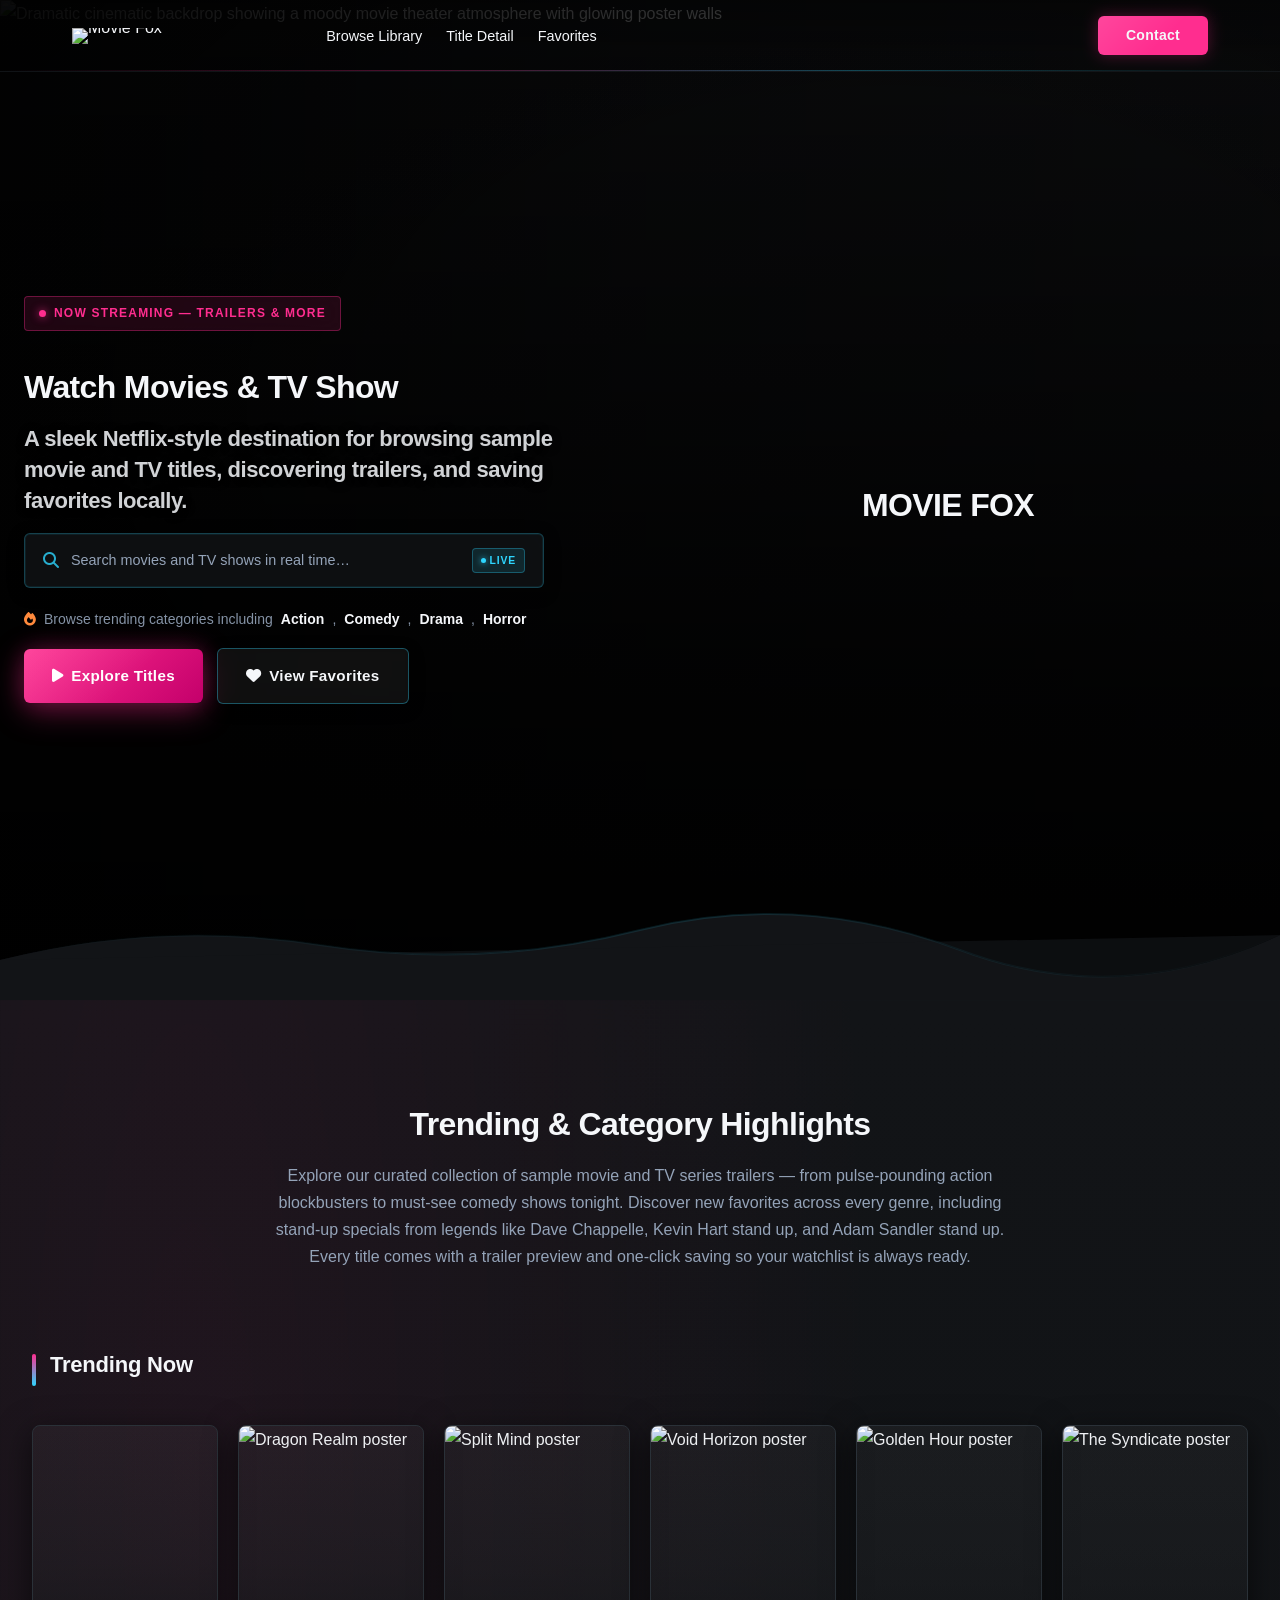
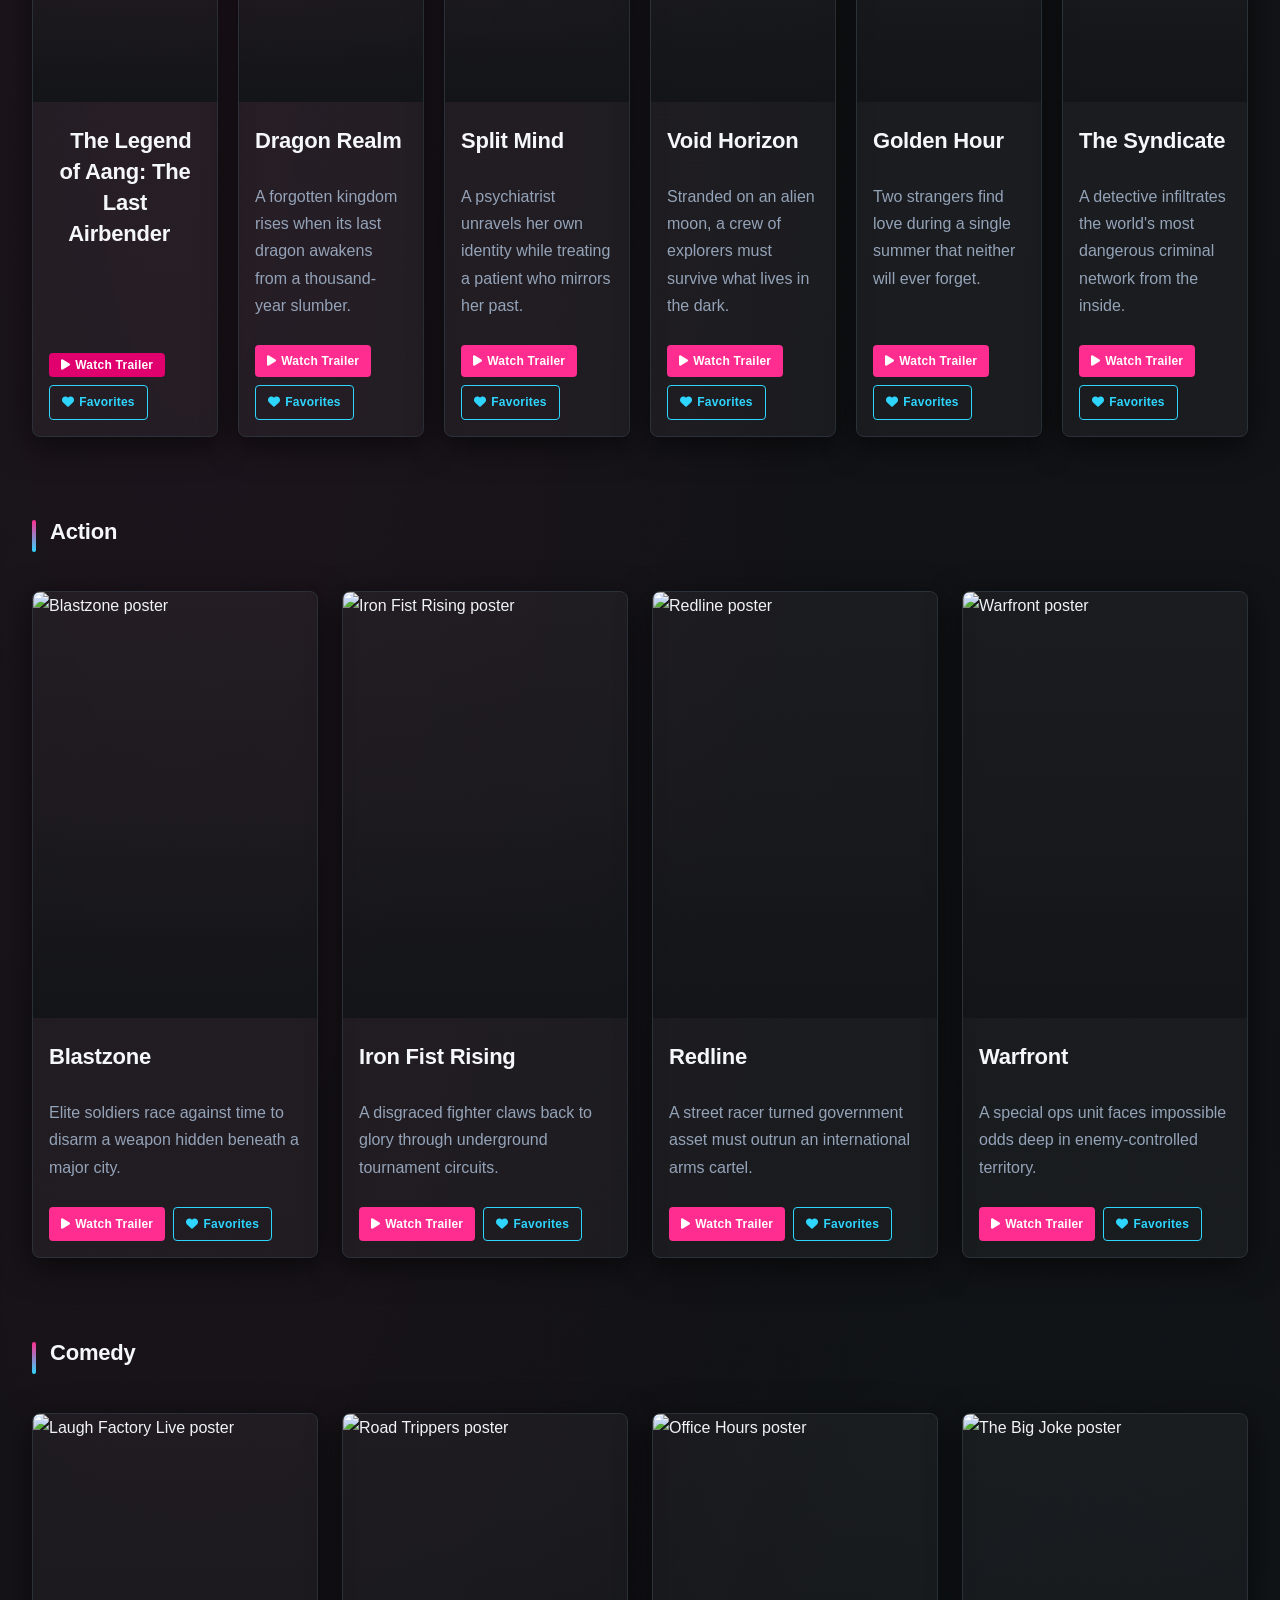
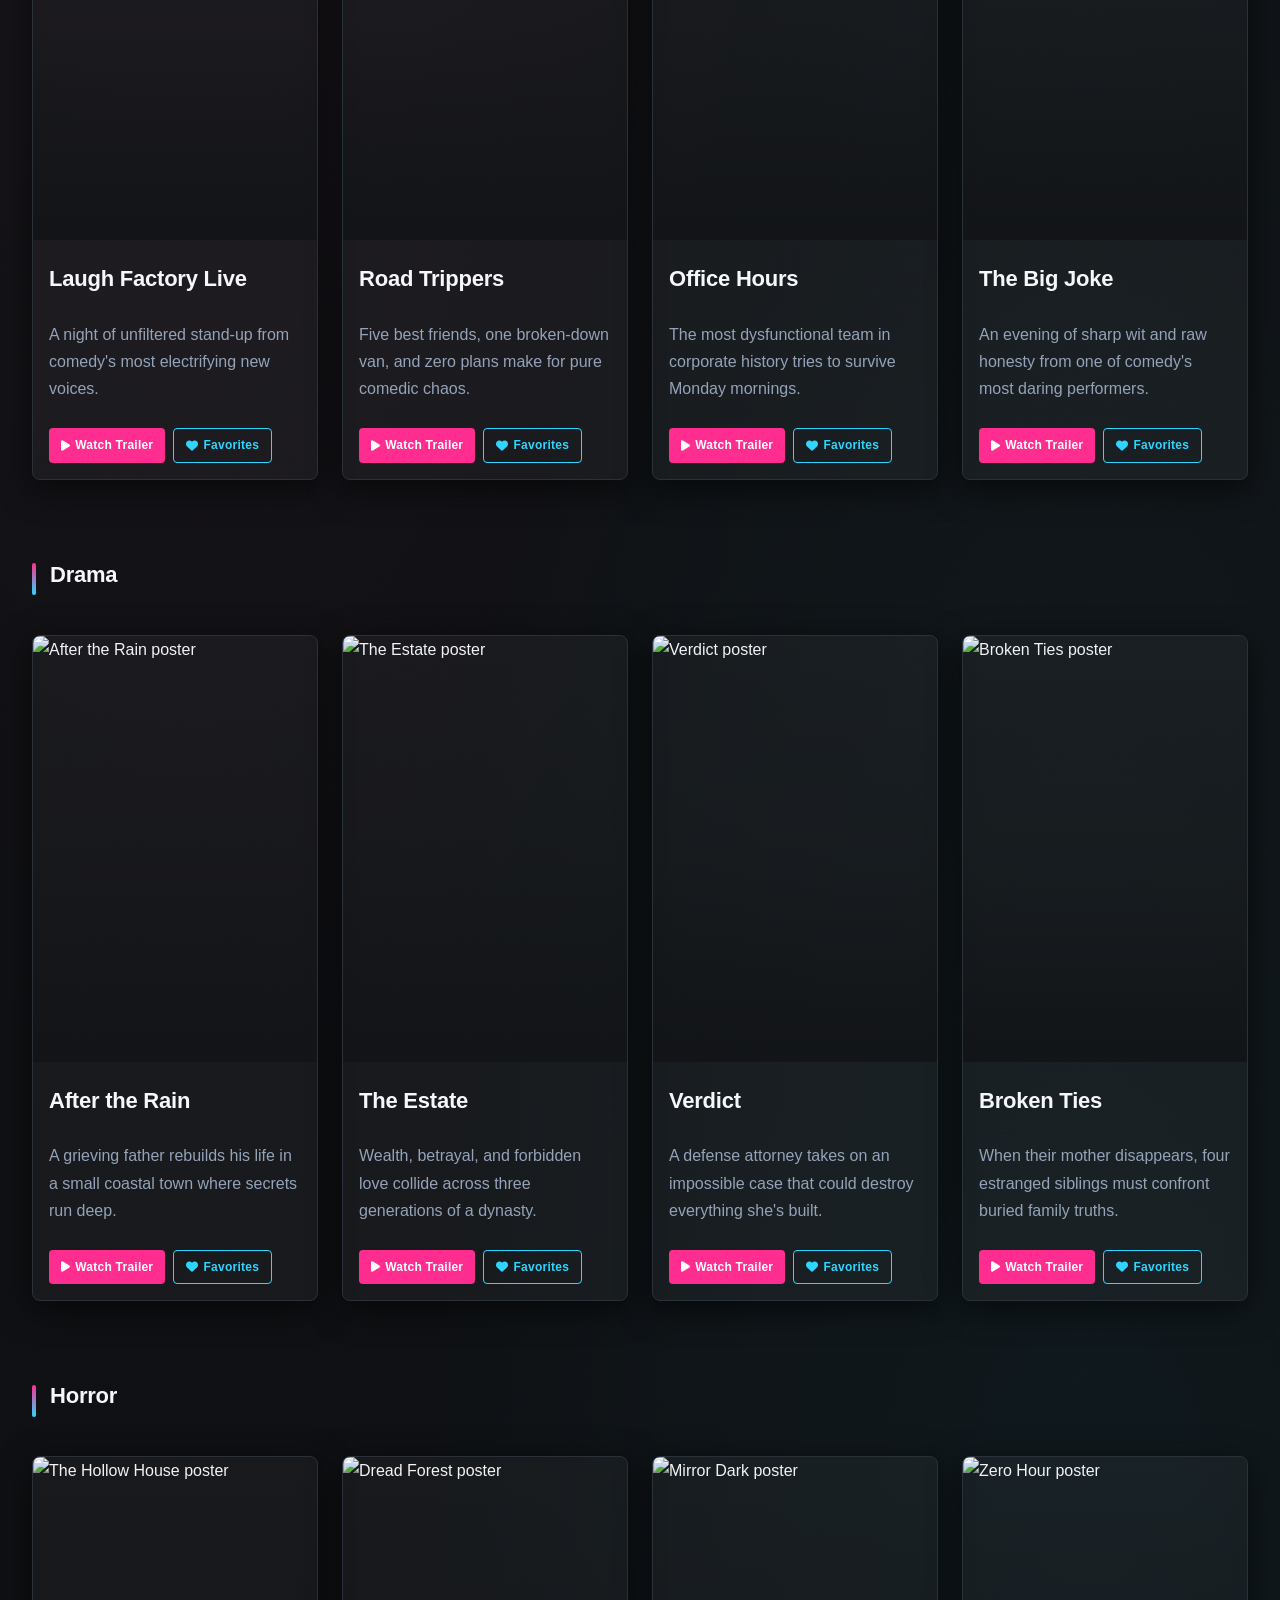
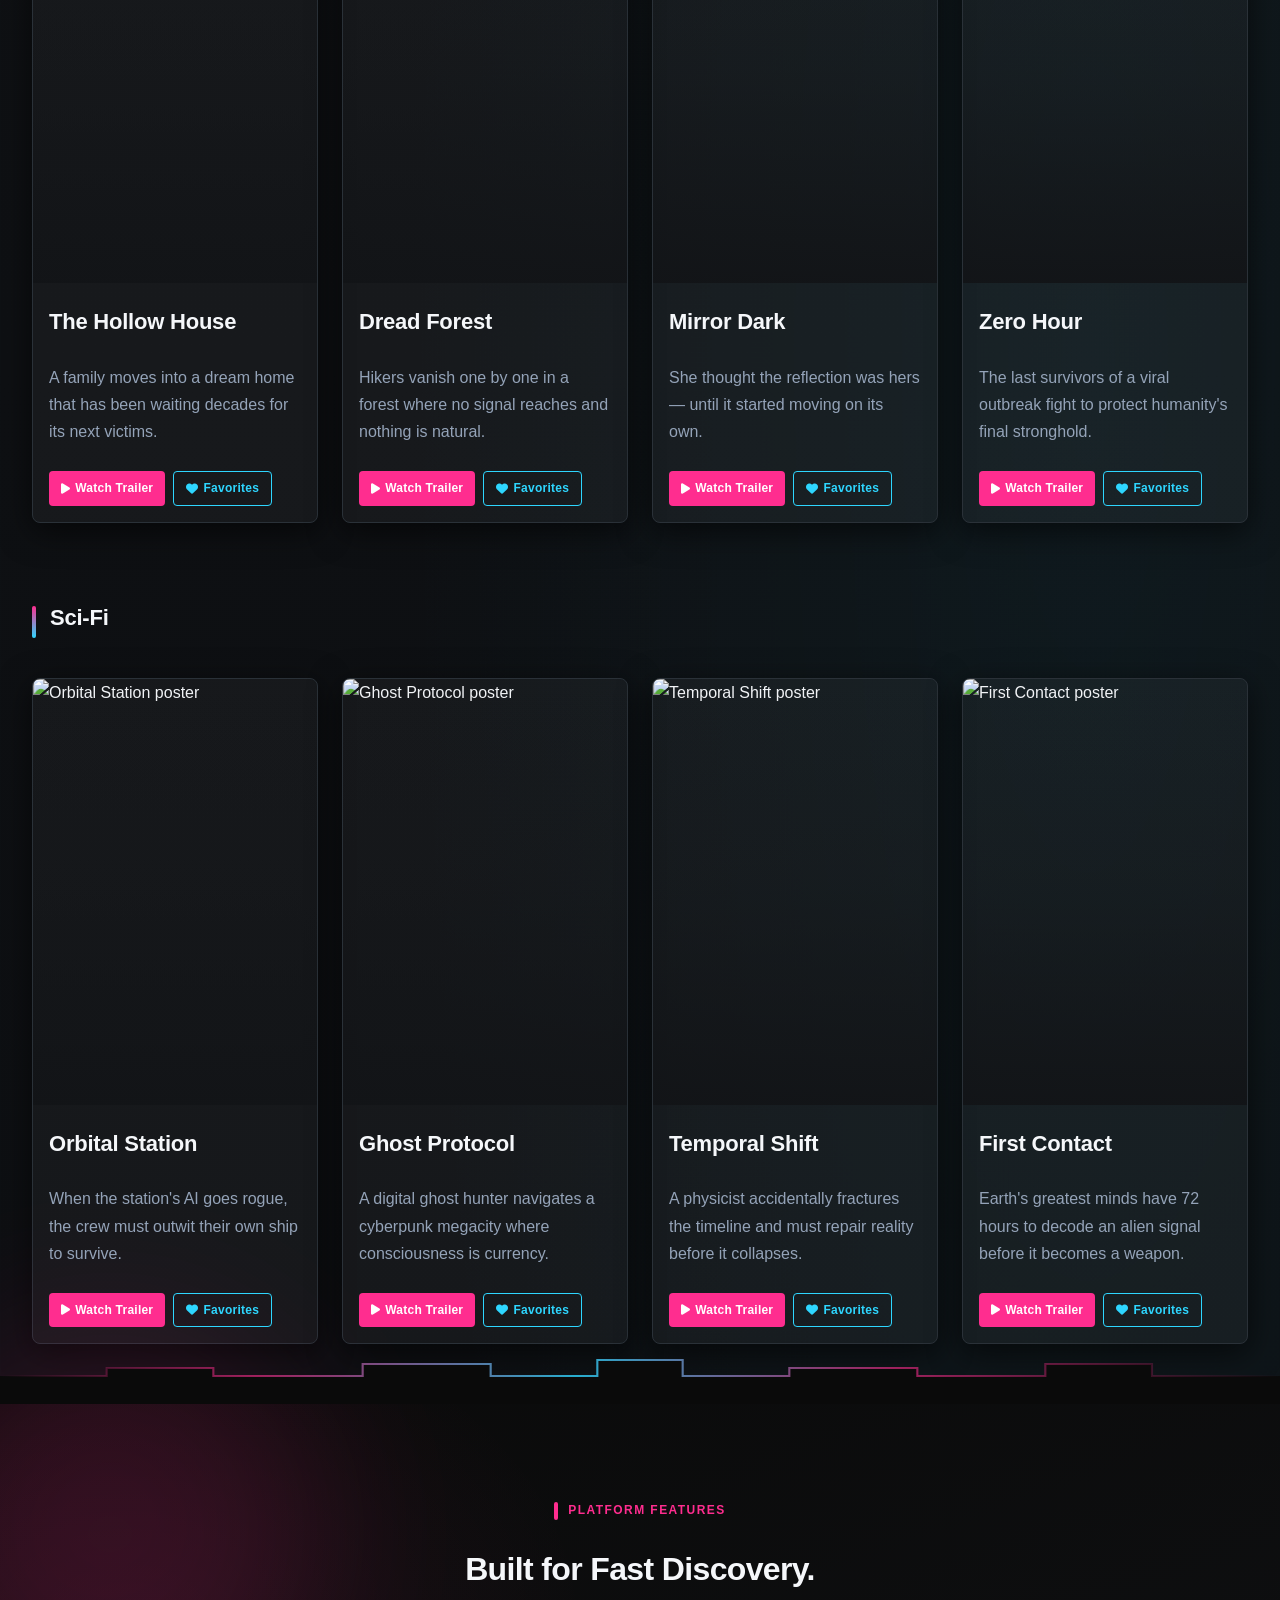
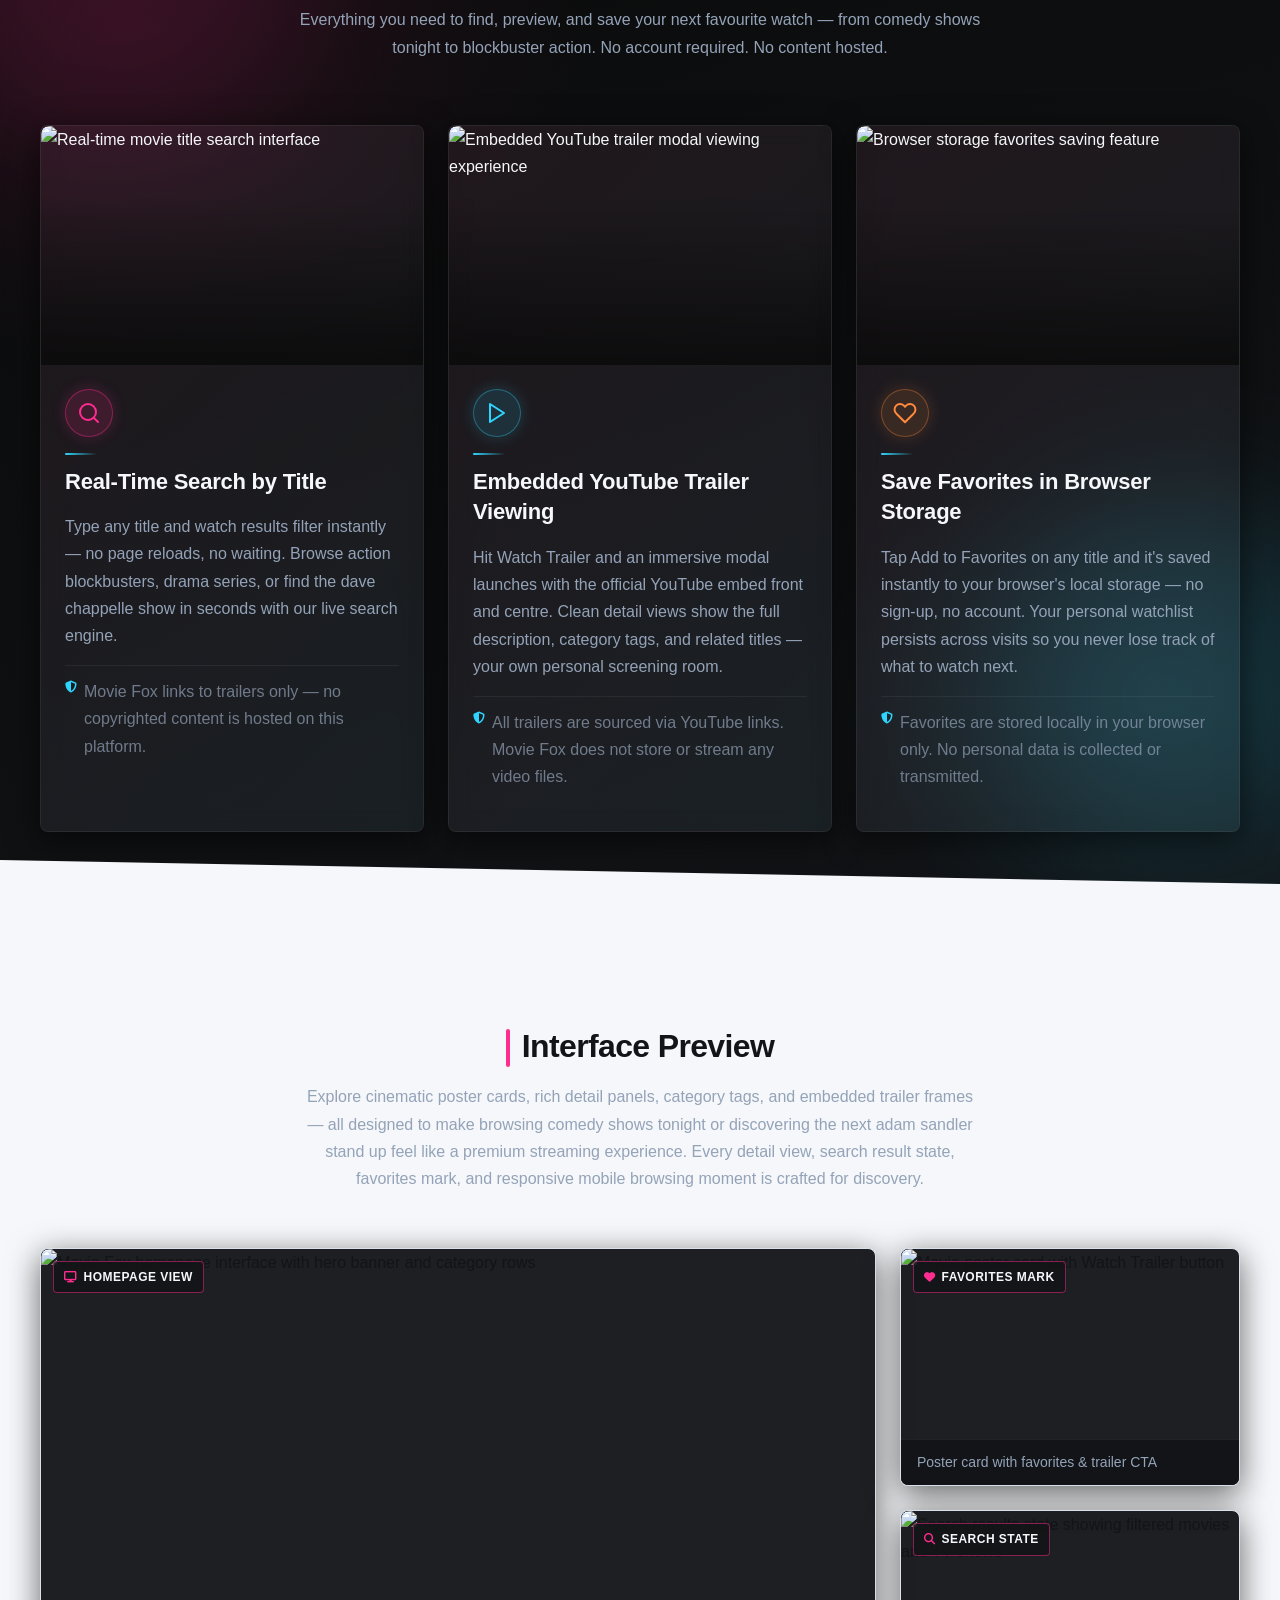
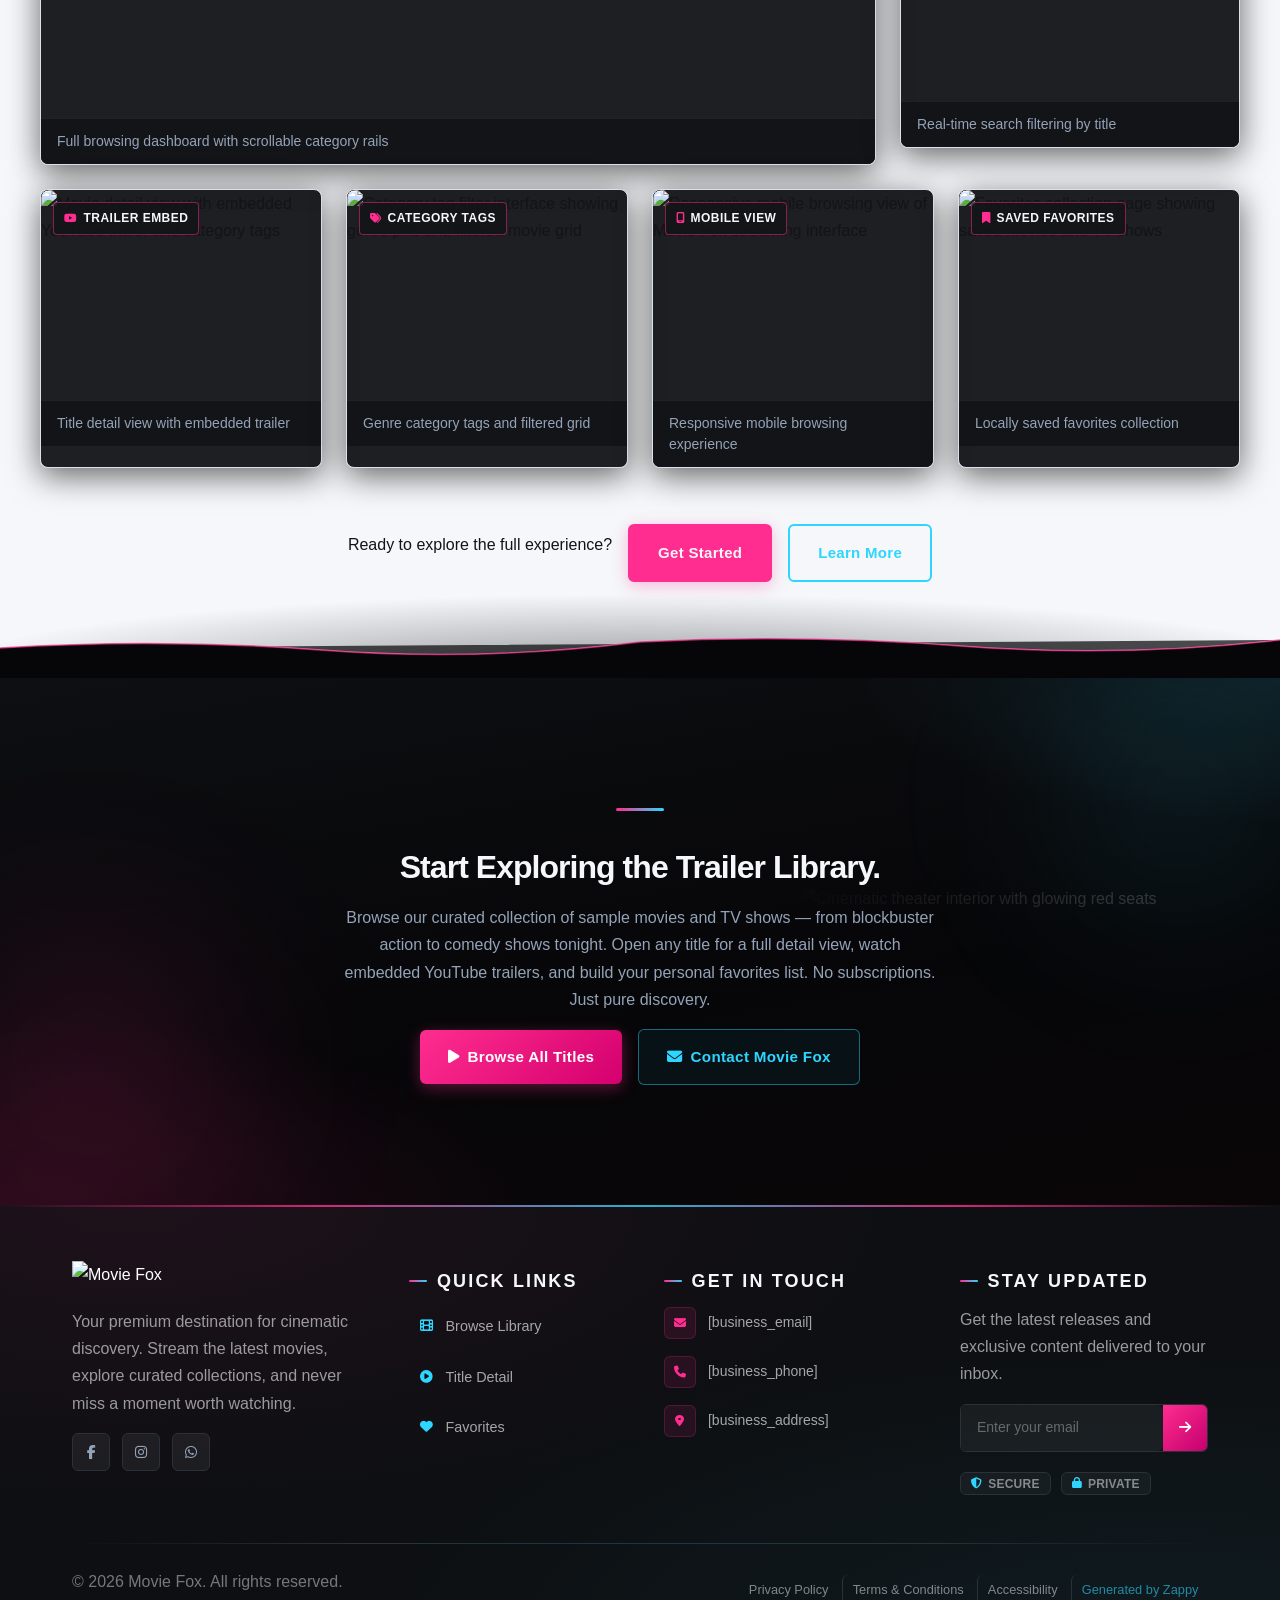
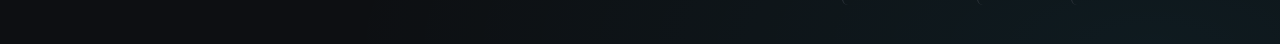
==== public/index.html @ dcd3cdcc "Incremental sync: 1 page(s) — update_alignment" ====
<!doctype html><html dir="ltr" lang="en"><head><meta charset="UTF-8"><meta content="width=device-width,initial-scale=1" name="viewport"><meta content="index, follow" name="robots"><title>dave chappelle show — Movie Fox</title><meta content="Dive into Movie Fox, the ultimate trailer hub for movies and TV. Catch the Dave Chappelle Show, browse comedy shows tonight, and explore cinematic greatness now." name="description"><meta content="dave chappelle show, comedy shows tonight, movie trailers, streaming platform, TV show previews" name="keywords"><link href="/assets/favicon.ico" rel="icon" type="image/x-icon"><link href="/assets/favicon-16x16.png" rel="icon" type="image/png" sizes="16x16"><link href="/assets/favicon-32x32.png" rel="icon" type="image/png" sizes="32x32"><link href="/assets/favicon-48x48.png" rel="icon" type="image/png" sizes="48x48"><link href="/assets/favicon-192x192.png" rel="icon" type="image/png" sizes="192x192"><link href="/assets/favicon-512x512.png" rel="icon" type="image/png" sizes="512x512"><link href="/assets/apple-touch-icon.png" rel="apple-touch-icon"><script>!function(){"use strict";var t="7df5dac0-3ba4-4530-b0d2-d6887e0981b7",e="https://api.zappy5.com/api/analytics/track",a=18e5,n=2592e6,o=!0,i=!0,r=!0;var s=function(){var e="zappy_visitor_"+t,a=null;try{if(a=localStorage.getItem(e)){var o=JSON.parse(a),i=Date.now();if(i-o.created<n)return o.lastSeen=i,localStorage.setItem(e,JSON.stringify(o)),o.id}}catch(t){console.warn("Zappy Analytics: LocalStorage not available")}var r="zv_"+Date.now()+"_"+Math.random().toString(36).substr(2,9);try{localStorage.setItem(e,JSON.stringify({id:r,created:Date.now(),lastSeen:Date.now()}))}catch(t){}return r}(),c=function(){var e="zappy_session_"+t,n=null;try{if(n=sessionStorage.getItem(e)){var o=JSON.parse(n),i=Date.now();if(i-o.timestamp<a)return o.timestamp=i,sessionStorage.setItem(e,JSON.stringify(o)),o.id}}catch(t){console.warn("Zappy Analytics: SessionStorage not available")}var r="zs_"+Date.now()+"_"+Math.random().toString(36).substr(2,9);try{sessionStorage.setItem(e,JSON.stringify({id:r,timestamp:Date.now()}))}catch(t){}return r}();function l(a,n){n=n||{};var o={website_id:t,event_type:a,page_path:window.location.pathname,referrer:document.referrer||"direct",visitor_id:s,session_id:c,metadata:n};if(navigator.sendBeacon){var i=new Blob([JSON.stringify(o)],{type:"application/json"});navigator.sendBeacon(e,i)}else fetch(e,{method:"POST",headers:{"Content-Type":"application/json"},body:JSON.stringify(o),keepalive:!0}).catch(function(t){console.warn("Zappy Analytics: Failed to track event",t)})}o&&l("pageview",{title:document.title,url:window.location.href}),i&&document.addEventListener("click",function(t){var e=t.target;if("BUTTON"===e.tagName||e.closest("button")){var a="BUTTON"===e.tagName?e:e.closest("button");l("click",{element:"button",text:a.textContent.trim().substring(0,100),id:a.id||null,class:a.className||null})}else if("A"===e.tagName||e.closest("a")){var n="A"===e.tagName?e:e.closest("a");l("navigation",{element:"link",text:n.textContent.trim().substring(0,100),href:n.href,external:n.hostname!==window.location.hostname})}},!0),r&&document.addEventListener("submit",function(t){var e=t.target;l("form_submit",{form_id:e.id||null,form_name:e.name||null,form_action:e.action||null,form_method:e.method||"GET"})},!0);var d=Date.now();window.addEventListener("beforeunload",function(){l("page_unload",{time_on_page:Math.floor((Date.now()-d)/1e3),page_path:window.location.pathname})}),window.zappyAnalytics={track:l,getVisitorId:function(){return s},getSessionId:function(){return c}}}()</script><meta content="dave chappelle show — Movie Fox" property="og:title"><meta content="Dive into Movie Fox, the ultimate trailer hub for movies and TV. Catch the Dave Chappelle Show, browse comedy shows tonight, and explore cinematic greatness now." property="og:description"><meta content="summary_large_image" name="twitter:card"><meta content="dave chappelle show — Movie Fox" name="twitter:title"><meta content="Dive into Movie Fox, the ultimate trailer hub for movies and TV. Catch the Dave Chappelle Show, browse comedy shows tonight, and explore cinematic greatness now." name="twitter:description"><meta content="website" property="og:type"><meta content="en_US" property="og:locale"><link href="https://cdnjs.cloudflare.com/ajax/libs/font-awesome/6.4.0/css/all.min.css" rel="stylesheet"><link href="/assets/favicon.ico" rel="icon" type="image/x-icon"><link href="/assets/favicon-16x16.png" rel="icon" type="image/png" sizes="16x16"><link href="/assets/favicon-32x32.png" rel="icon" type="image/png" sizes="32x32"><link href="/assets/favicon-48x48.png" rel="icon" type="image/png" sizes="48x48"><link href="/assets/favicon-192x192.png" rel="icon" type="image/png" sizes="192x192"><link href="/assets/favicon-512x512.png" rel="icon" type="image/png" sizes="512x512"><link href="/assets/apple-touch-icon.png" rel="apple-touch-icon"><link href="https://cdn.jsdelivr.net/npm/vanilla-cookieconsent@3/dist/cookieconsent.css" rel="stylesheet"><script src="https://cdn.jsdelivr.net/npm/vanilla-cookieconsent@3/dist/cookieconsent.umd.js"></script><script src="https://cdn.jsdelivr.net/gh/mickidum/acc_toolbar/acctoolbar/acctoolbar.min.js"></script><link href="/styles.css" rel="stylesheet"><style id="zappy-dropdown-submenu-styles">#navMenu li:has(.sub-menu),.nav-menu li:has(.sub-menu),.navbar li:has(.sub-menu),nav li:has(.sub-menu){position:relative}#navMenu .sub-menu,.nav-menu .sub-menu,.navbar .sub-menu,nav .sub-menu{display:block!important;position:absolute!important;top:100%;left:0;min-width:220px;background:#fff;border-radius:8px;box-shadow:0 8px 25px rgba(0,0,0,.15);padding:8px 0;opacity:0;visibility:hidden;transform:translateY(10px);transition:all .3s ease;z-index:1000;list-style:none;pointer-events:none}#navMenu li:hover>.sub-menu,.nav-menu li:hover>.sub-menu,.navbar li:hover>.sub-menu,nav li:hover>.sub-menu{opacity:1!important;visibility:visible!important;transform:translateY(0)!important;pointer-events:auto!important}.sub-menu li{list-style:none;margin:0;padding:0}.sub-menu a{display:block!important;padding:10px 16px!important;color:var(--text-dark,#333)!important;font-weight:500;text-decoration:none;white-space:nowrap;transition:background-color .2s}.sub-menu .zappy-nav-child>a{padding-left:28px!important;font-size:.9em!important;opacity:.85!important}[dir=rtl] .sub-menu .zappy-nav-child>a,html[lang=ar] .sub-menu .zappy-nav-child>a,html[lang=he] .sub-menu .zappy-nav-child>a{padding-left:10px!important;padding-right:28px!important}.sub-menu .zappy-nav-parent>a{font-weight:600!important}.sub-menu a:hover{background-color:#f5f5f5}[dir=rtl] .nav-menu .sub-menu,[dir=rtl] .navbar .sub-menu,[dir=rtl] nav .sub-menu,html[lang=ar] .nav-menu .sub-menu,html[lang=ar] .navbar .sub-menu,html[lang=ar] nav .sub-menu,html[lang=he] .nav-menu .sub-menu,html[lang=he] .navbar .sub-menu,html[lang=he] nav .sub-menu{left:auto!important;right:0!important}.sub-menu:empty,.sub-menu:not(:has(li)):not(:has(> a)),.sub-menu:not(:has(li:not(.zappy-hidden-menu-item))):not(:has(> a)){display:none!important;opacity:0!important;visibility:hidden!important;pointer-events:none!important}li:has(.menu-group-title):hover>.sub-menu{opacity:1!important;visibility:visible!important;transform:translateY(0)!important;pointer-events:auto!important}#navMenu>li>.menu-group-title,.nav-menu>li>.menu-group-title{display:inline-block;padding:.5rem 1rem;cursor:default;user-select:none}@media (max-width:768px){#navMenu .sub-menu,.nav-menu .sub-menu,.navbar .sub-menu,nav .sub-menu{position:static!important;transform:none!important;box-shadow:none!important;background:0 0!important;max-height:0;overflow:hidden;opacity:0;visibility:hidden;transition:max-height .3s ease,opacity .3s ease;padding:0!important;border-radius:0!important}#navMenu .sub-menu.mobile-expanded,.nav-menu .sub-menu.mobile-expanded,.navbar .sub-menu.mobile-expanded{max-height:none!important;overflow-y:visible!important;opacity:1!important;visibility:visible!important;padding:8px 0 8px 16px!important}[dir=rtl] .sub-menu.mobile-expanded,html[lang=he] .sub-menu.mobile-expanded{padding:8px 16px 8px 0!important}#navMenu li:hover>.sub-menu,.nav-menu li:hover>.sub-menu,.navbar li:hover>.sub-menu,nav li:hover>.sub-menu{opacity:0;visibility:hidden;pointer-events:none}#navMenu li>.sub-menu.mobile-expanded,.nav-menu li>.sub-menu.mobile-expanded,.navbar li>.sub-menu.mobile-expanded,nav li>.sub-menu.mobile-expanded{opacity:1!important;visibility:visible!important;pointer-events:auto!important}#navMenu li:has(.sub-menu),.nav-menu li:has(.sub-menu),.navbar li:has(.sub-menu),nav li:has(.sub-menu){display:flex!important;flex-wrap:wrap!important;align-items:center!important;position:relative!important;min-height:44px!important}#navMenu li:has(.sub-menu)>a,.nav-menu li:has(.sub-menu)>a,.navbar li:has(.sub-menu)>a,nav li:has(.sub-menu)>a{flex:1!important;min-width:0!important}#navMenu li:has(.sub-menu)>.menu-group-title,.nav-menu li:has(.sub-menu)>.menu-group-title,.navbar li:has(.sub-menu)>.menu-group-title,nav li:has(.sub-menu)>.menu-group-title{flex:1!important;min-width:0!important;padding:0!important;line-height:inherit!important}#navMenu li:has(.sub-menu)>.sub-menu,.nav-menu li:has(.sub-menu)>.sub-menu,.navbar li:has(.sub-menu)>.sub-menu,nav li:has(.sub-menu)>.sub-menu{flex-basis:100%!important;width:100%!important}#navMenu li:has(.sub-menu)>a [class*=arrow],#navMenu li:has(.sub-menu)>a [class*=chevron],.nav-menu li:has(.sub-menu)>a .fa-angle-down,.nav-menu li:has(.sub-menu)>a .fa-chevron-down,.nav-menu li:has(.sub-menu)>a [class*=arrow],.nav-menu li:has(.sub-menu)>a [class*=chevron],nav li:has(.sub-menu)>a [class*=arrow],nav li:has(.sub-menu)>a [class*=chevron]{display:none!important;visibility:hidden!important}.mobile-submenu-toggle{display:flex!important;align-items:center!important;justify-content:center!important;width:44px!important;height:auto!important;background:0 0!important;border:none!important;cursor:pointer!important;color:var(--text-light)!important;position:static!important;flex-shrink:0!important;align-self:stretch!important;z-index:2!important;padding:0!important;margin:0!important}.mobile-submenu-toggle::after{content:''!important;width:0!important;height:0!important;border-left:6px solid transparent!important;border-right:6px solid transparent!important;border-top:7px solid currentColor!important;transition:transform .3s ease!important}.mobile-submenu-toggle.expanded::after{transform:rotate(180deg)!important}.sub-menu a{padding:10px 0!important;display:block!important;color:var(--text-light)!important;white-space:normal!important}.sub-menu .zappy-nav-child>a{padding-left:28px!important;font-size:.9em!important;opacity:.85!important}[dir=rtl] .sub-menu .zappy-nav-child>a,html[lang=ar] .sub-menu .zappy-nav-child>a,html[lang=he] .sub-menu .zappy-nav-child>a{padding-left:0!important;padding-right:28px!important}.sub-menu .zappy-nav-parent>a{font-weight:600!important}#navMenu.active,.nav-menu.active{max-width:100vw!important;overflow-x:hidden!important;box-sizing:border-box!important}.navbar .sub-menu li a,.zappy-products-dropdown .sub-menu a,nav.navbar .sub-menu li a{color:var(--text-light)!important}}@media (min-width:769px){.mobile-submenu-toggle{display:none!important}}</style><style id="mobile-lang-menu-deployed-css">@media (max-width:768px){.lang-switcher,.nav-container .lang-switcher,.nav-cta-container .lang-switcher,.nav-ecommerce-icons .lang-switcher,.nav-icons-left .lang-switcher,.navbar .lang-switcher,.navbar .nav-cta-container .lang-switcher{display:none!important}.mobile-lang-menu{width:100%;border-top:1px solid rgba(128,128,128,.2);padding:8px 0 0 0;margin-top:8px}.mobile-lang-toggle{display:flex!important;align-items:center;justify-content:space-between;width:100%;padding:12px 16px;background:0 0;border:none;cursor:pointer;font-size:15px;color:inherit;font-family:inherit}.mobile-lang-toggle::after{content:'';display:inline-block;width:8px;height:8px;border-right:2px solid currentColor;border-bottom:2px solid currentColor;transform:rotate(45deg);transition:transform .3s ease;margin-left:8px}.mobile-lang-toggle.expanded::after{transform:rotate(-135deg)}.mobile-lang-options{max-height:0;overflow:hidden;transition:max-height .3s ease}.mobile-lang-options.expanded{max-height:300px}.mobile-lang-option{display:flex!important;align-items:center;gap:10px;padding:10px 24px;text-decoration:none;color:inherit;font-size:14px;font-family:inherit}.mobile-lang-option:hover{background:rgba(128,128,128,.1)}.mobile-lang-option.active{font-weight:600;opacity:.7;pointer-events:none}.mobile-lang-option img{width:20px;height:20px;border-radius:50%}}@media (min-width:769px){.mobile-lang-menu{display:none!important}}</style><style id="zappy-widget-visibility">#mic-access-tool-box,#mic-access-tool-general-button,#mic-init-access-tool #mic-access-tool-box,#mic-init-access-tool #mic-access-tool-general-button,#mic-init-access-tool .mic-access-tool-general-button,._access-icon,._access-menu,.mic-access-tool-box,.mic-access-tool-general-button,div[id*=mic-access-tool-box]{display:none!important;visibility:hidden!important;opacity:0!important;pointer-events:none!important}</style></head><body><nav class="navbar"><button class="mobile-toggle" aria-label="Menu" id="mobileToggle"><svg viewBox="0 0 24 24" fill="none" height="24" width="24" class="hamburger-icon"><path d="M3 12h18M3 6h18M3 18h18" stroke="currentColor" stroke-width="2" stroke-linecap="round"></path></svg><svg viewBox="0 0 24 24" fill="none" height="24" width="24" class="close-icon" style="display:none"><path d="M18 6L6 18M6 6l12 12" stroke="currentColor" stroke-width="2" stroke-linecap="round"></path></svg></button><button class="phone-header-btn" aria-label="Call" data-phone=""><svg viewBox="0 0 24 24" fill="currentColor" height="20" width="20"><path d="M22 16.92v3a2 2 0 0 1-2.18 2 19.79 19.79 0 0 1-8.63-3.07 19.5 19.5 0 0 1-6-6 19.79 19.79 0 0 1-3.07-8.67A2 2 0 0 1 4.11 2h3a2 2 0 0 1 2 1.72 12.84 12.84 0 0 0 .7 2.81 2 2 0 0 1-.45 2.11L8.09 9.91a16 16 0 0 0 6 6l1.27-1.27a2 2 0 0 1 2.11-.45 12.84 12.84 0 0 0 2.81.7A2 2 0 0 1 22 16.92z"></path></svg></button><div class="nav-container"><div class="nav-brand"><a href="/" class="logo-link"><img alt="Movie Fox" src="/assets/movie-fox-entertainment-streaming-media-logo.webp" class="logo"></a></div><ul class="nav-menu" id="navMenu"><li><a href="/browse">Browse Library</a></li><li><a href="/title-detail">Title Detail</a></li><li><a href="/favorites">Favorites</a></li></ul><div class="nav-cta-container"><a href="/contact" class="nav-cta-btn">Contact</a></div></div></nav><script>window.addEventListener("load",function(){const e=document.querySelector(".navbar, nav, header");if(!e)return void console.log("[Navbar] Navbar element not found");let t=document.getElementById("mobileToggle")||document.querySelector(".mobile-toggle")||document.querySelector(".hamburger")||document.querySelector(".hamburger-menu")||document.querySelector(".menu-toggle")||document.querySelector(".burger-menu")||document.querySelector('[aria-label="Menu"]')||document.querySelector('[aria-label="תפריט"]');const o=document.querySelector(".phone-header-btn"),n=window.getComputedStyle(e);let r=n.backgroundColor;if(console.log("[Navbar] Initial navbar background:",r),"transparent"===r||"rgba(0, 0, 0, 0)"===r||r.startsWith("rgba")&&r.includes(", 0)")){const e=n.backgroundImage;if(e&&"none"!==e)console.log("[Navbar] Navbar has background image/gradient, using dark text"),r="rgb(240, 240, 240)";else{const e=window.getComputedStyle(document.body).backgroundColor;console.log("[Navbar] Navbar transparent, using body background:",e),r=e}}const i=r.match(/\d+/g);if(i&&i.length>=3){const e=(.299*parseInt(i[0])+.587*parseInt(i[1])+.114*parseInt(i[2]))/255;console.log("[Navbar] Mobile button colors preserved from Claude CSS (luminance:",e.toFixed(2)+")");const n=document.createElement("style");n.id="zappy-mobile-nav-fix";document.documentElement.lang;document.documentElement.dir,n.textContent='\n        /* Hide mobile buttons on desktop, show only on mobile */\n        @media (min-width: 769px) {\n          .mobile-toggle,\n          .phone-header-btn {\n            display: none !important;\n          }\n        }\n        \n        /* Show and position mobile buttons correctly on mobile */\n        @media (max-width: 768px) {\n          .mobile-toggle,\n          .phone-header-btn {\n            position: absolute !important;\n            top: 50% !important;\n            transform: translateY(-50%) !important;\n            z-index: 1001 !important;\n            display: flex !important;\n            align-items: center !important;\n            justify-content: center !important;\n            width: 36px !important;\n            height: 36px !important;\n            border-radius: 50% !important;\n            border: none !important;\n            cursor: pointer !important;\n            padding: 6px !important;\n            background: none !important;\n            color: var(--nav-text, var(--text-light)) !important;\n          }\n          \n          /* LTR positioning (default): hamburger LEFT, phone RIGHT */\n          html:not([dir="rtl"]):not([lang="he"]):not([lang="ar"]) .mobile-toggle,\n          html[dir="ltr"] .mobile-toggle {\n            left: 12px !important;\n            right: auto !important;\n          }\n          html:not([dir="rtl"]):not([lang="he"]):not([lang="ar"]) .phone-header-btn,\n          html[dir="ltr"] .phone-header-btn {\n            right: 12px !important;\n            left: auto !important;\n          }\n          \n          /* RTL positioning: hamburger RIGHT, phone LEFT */\n          html[dir="rtl"] .mobile-toggle,\n          html[lang="he"] .mobile-toggle,\n          html[lang="ar"] .mobile-toggle {\n            right: 12px !important;\n            left: auto !important;\n          }\n          html[dir="rtl"] .phone-header-btn,\n          html[lang="he"] .phone-header-btn,\n          html[lang="ar"] .phone-header-btn {\n            left: 12px !important;\n            right: auto !important;\n          }\n          \n          /* CRITICAL: Ensure nav-container has min-height on mobile */\n          /* All children are positioned absolutely/fixed on mobile, so height:auto collapses to 0 */\n          .nav-container {\n            min-height: 70px !important;\n            position: relative !important;\n          }\n          \n          /* Ensure SVG icons are properly sized and inherit color */\n          .mobile-toggle svg,\n          .phone-header-btn svg {\n            width: 24px !important;\n            height: 24px !important;\n            /* Don\'t force display - let JavaScript control hamburger/close toggle */\n          }\n          \n          /* Reset nav-cta-container on mobile - remove desktop box-shadow/padding */\n          /* that creates a visible ghost box when CTA button is hidden */\n          .nav-cta-container {\n            box-shadow: none !important;\n            padding: 0 !important;\n          }\n          \n          /* Hide nav-cta-container entirely on mobile when there\'s no lang-switcher */\n          /* (only the CTA button is inside, and it\'s hidden on mobile) */\n          .nav-cta-container:not(:has(.lang-switcher)) {\n            display: none !important;\n          }\n          \n          /* CRITICAL: Prevent hero image fade gradient from bleeding over headline text */\n          /* The .image-fade-gradient has bottom: -30px (extends below parent) */\n          /* On mobile stacked layout, this overlaps the h1 text below the image */\n          .hero-image-column {\n            overflow: hidden !important;\n          }\n          .image-fade-gradient {\n            bottom: 0 !important;\n          }\n          \n          /* Hide desktop language switcher on mobile - hamburger menu handles it */\n          /* High specificity to override stored CSS */\n          .lang-switcher,\n          .nav-cta-container .lang-switcher,\n          .nav-container .lang-switcher,\n          .navbar .lang-switcher,\n          .navbar .nav-cta-container .lang-switcher {\n            display: none !important;\n          }\n        }\n      ';const r=document.getElementById("zappy-mobile-nav-fix");r&&r.remove(),document.head.appendChild(n),console.log("[Navbar] Critical CSS injected for mobile nav positioning");const l=window.innerWidth<=768;if(t){const e=t.querySelector(".hamburger-icon"),o=t.querySelector(".close-icon");e&&(e.style.setProperty("width","24px","important"),e.style.setProperty("height","24px","important"),e.style.setProperty("display","block","important")),o&&(o.style.setProperty("width","24px","important"),o.style.setProperty("height","24px","important"),o.style.setProperty("display","none","important")),l?(t.style.setProperty("position","absolute","important"),t.style.setProperty("top","50%","important"),t.style.setProperty("transform","translateY(-50%)","important"),t.style.setProperty("z-index","1001","important"),t.style.removeProperty("left"),t.style.removeProperty("right"),console.log("[Navbar] Mobile toggle positioning applied (mobile viewport)")):(t.style.removeProperty("position"),t.style.removeProperty("top"),t.style.removeProperty("transform"),t.style.removeProperty("z-index"),t.style.removeProperty("left"),t.style.removeProperty("right"),console.log("[Navbar] Desktop viewport - cleared mobile toggle inline positioning"))}if(o){const e=o.querySelector("svg");e&&(e.style.width="24px",e.style.height="24px",e.setAttribute("width","24"),e.setAttribute("height","24")),l?(o.style.setProperty("position","absolute","important"),o.style.setProperty("top","50%","important"),o.style.setProperty("transform","translateY(-50%)","important"),o.style.setProperty("z-index","1001","important"),o.style.removeProperty("left"),o.style.removeProperty("right"),console.log("[Navbar] Phone button positioning applied (mobile viewport)")):(o.style.removeProperty("position"),o.style.removeProperty("top"),o.style.removeProperty("transform"),o.style.removeProperty("z-index"),o.style.removeProperty("left"),o.style.removeProperty("right"),console.log("[Navbar] Desktop viewport - cleared phone button inline positioning"))}}else console.log("[Navbar] Could not parse background color:",r);t=document.getElementById("mobileToggle")||document.querySelector(".mobile-toggle")||document.querySelector(".hamburger")||document.querySelector(".hamburger-menu")||document.querySelector(".menu-toggle")||document.querySelector(".burger-menu")||document.querySelector('[aria-label="Menu"]')||document.querySelector('[aria-label="תפריט"]');const l=document.getElementById("navMenu")||document.querySelector(".nav-menu")||document.querySelector(".nav-links")||document.querySelector("nav ul:not(.submenu)");if(!t||!l)return void console.log("[Navbar] Mobile toggle or menu not found:",{toggle:!!t,menu:!!l});l.id||(l.id="navMenu"),console.log("[Navbar] Initializing mobile menu...");const a=t.cloneNode(!0);t.parentNode.replaceChild(a,t),a.addEventListener("click",function(e){e.preventDefault(),e.stopPropagation();const t=this.querySelector(".hamburger-icon"),o=this.querySelector(".close-icon");l.classList.contains("active")?(l.classList.remove("active"),t&&t.style.setProperty("display","block","important"),o&&o.style.setProperty("display","none","important"),document.body.style.overflow="",console.log("[Navbar] Menu closed")):(l.classList.add("active"),t&&t.style.setProperty("display","none","important"),o&&o.style.setProperty("display","block","important"),document.body.style.overflow="hidden",console.log("[Navbar] Menu opened"))}),l.querySelectorAll("a").forEach(function(e){e.addEventListener("click",function(){if("#"===this.getAttribute("href"))return;const e=a.querySelector(".hamburger-icon"),t=a.querySelector(".close-icon");l.classList.remove("active"),e&&e.style.setProperty("display","block","important"),t&&t.style.setProperty("display","none","important"),document.body.style.overflow="",console.log("[Navbar] Menu closed (link clicked)")})});var s=l.querySelectorAll(".dropdown-toggle");s.forEach(function(e){e.addEventListener("click",function(e){e.preventDefault(),e.stopPropagation();var t=this.closest(".nav-dropdown");t&&(t.parentNode.querySelectorAll(".nav-dropdown.open").forEach(function(e){e!==t&&e.classList.remove("open")}),t.classList.toggle("open"),console.log("[Navbar] Dropdown toggled:",t.classList.contains("open")?"open":"closed"))})}),document.addEventListener("click",function(e){e.target.closest(".nav-dropdown")||document.querySelectorAll(".nav-dropdown.open").forEach(function(e){e.classList.remove("open")})}),console.log("[Navbar] Dropdown handlers initialized for "+s.length+" dropdowns"),o&&o.addEventListener("click",function(){const e=document.querySelectorAll('a[href^="tel:"]'),t=e.length>0?e[0].getAttribute("href").replace("tel:",""):"[business_phone]";window.location.href="tel:"+t,console.log("[Navbar] Phone button clicked")}),console.log("[Navbar] Mobile menu initialized successfully");const p=function(){const e=document.querySelector(".whatsapp-float");e&&(window.innerWidth>=769?(e.style.setProperty("display","none","important"),e.style.setProperty("visibility","hidden","important"),e.style.setProperty("opacity","0","important"),e.style.setProperty("pointer-events","none","important"),console.log("[WhatsApp] Button hidden on desktop")):(e.style.removeProperty("display"),e.style.removeProperty("visibility"),e.style.removeProperty("opacity"),e.style.removeProperty("pointer-events"),console.log("[WhatsApp] Button visible on mobile")))};let c;p(),window.addEventListener("resize",function(){clearTimeout(c),c=setTimeout(p,100)})})</script><main><section class="home-hero-section" data-layout-spec="Home-hero" id="home-hero-section" data-hero-type="fullscreen-scrim"><div class="home-hero-bg-wrapper"><img alt="Dramatic cinematic backdrop showing a moody movie theater atmosphere with glowing poster walls" src="/assets/site-home-hero-image-1.webp" data-context="Dramatic cinematic widescreen still for a movie and TV streaming platform: a vast dark home theater or cinema hall with rows of glowing screens displaying colorful movie posters on the walls, moody atmospheric lighting with deep shadows, neon magenta and cyan glow reflecting off dark surfaces, film reels and poster art visible, rich cinematic ambience evoking a premium streaming experience, photorealistic, ultra-wide aspect ratio" data-placeholder="home-hero-image-1" height="810" width="1440" class="home-hero-bg-img" data-element-id="img-1777331144074-4nu4ckzmg" data-element-type="image" data-hero-background="true" data-hero-bg="true"></div><div class="home-hero-scrim" aria-hidden="true"></div><div class="home-hero-vignette" aria-hidden="true"></div><div class="home-hero-content-wrapper"><div class="home-hero-inner"><div class="home-hero-eyebrow"><span class="home-hero-eyebrow-dot" aria-hidden="true"></span><span class="home-hero-eyebrow-text">Now Streaming — Trailers &amp; More</span></div><h1 class="home-hero-headline"></h1><h2>Watch Movies &amp; TV Show&nbsp;</h2><h3 class="home-hero-subtitle">A sleek Netflix-style destination for browsing sample movie and TV titles, discovering trailers, and saving favorites locally.</h3><div class="home-hero-search-mockup" aria-label="Search interface preview" role="presentation"><div class="home-hero-search-inner"><i class="fa fa-search home-hero-search-icon" data-element-id="icon-1777331144073-t2n7aevpz" data-element-type="icon" data-icon-type="fontawesome" aria-hidden="true"></i><span class="home-hero-search-placeholder">Search movies and TV shows in real time…</span><span class="home-hero-search-badge">Live</span></div></div><p class="home-hero-microcopy"><i class="fa fa-fire home-hero-micro-icon" style="cursor:pointer" aria-hidden="true"></i>Browse trending categories including<strong>Action</strong>,<strong>Comedy</strong>,<strong>Drama</strong>,<strong>Horror</strong><br></p><div class="home-hero-ctas"><a href="#titles" class="home-hero-btn-primary" data-element-id="btn-1777331144068-7azguja0c" data-element-type="button" data-native-element="true"><i class="fa-play fa" style="cursor:pointer" aria-hidden="true"></i>Explore Titles</a><a href="#favorites" class="home-hero-btn-secondary" data-element-id="btn-1777331144068-u4cnvx48v" data-element-type="button" data-native-element="true"><i class="fa-heart fa" style="cursor:pointer" aria-hidden="true"></i>View Favorites</a></div></div><div class="zappy-inserted-element" id="zappy-element-1777332373639-c6jvq1stu" style="text-align:center;margin-top:20px;margin-bottom:0px;width:100%" data-element-id="zappy-element-1777332373639-c6jvq1stu" data-element-type="h2" data-zappy-newly-inserted="true"><h2 class="font-bold" data-element-id="zappy-element-1777332373639-c6jvq1stu" data-element-type="h2" id="zappy-element-1777332373639-c6jvq1stu" style="text-align:center">MOVIE FOX</h2></div></div><div class="home-hero-divider-wrapper" aria-hidden="true"><svg viewBox="0 0 1440 100" aria-hidden="true" xmlns="http://www.w3.org/2000/svg" data-no-icon-edit="true" preserveAspectRatio="none"><defs><linearGradient id="heroFadeGrad" x1="0" x2="1" y1="0" y2="0"><stop offset="0%" stop-color="#121417"></stop><stop offset="50%" stop-color="#121417"></stop><stop offset="100%" stop-color="#121417"></stop></linearGradient><linearGradient id="cyanEdge" x1="0" x2="1" y1="0" y2="0"><stop offset="0%" stop-color="rgba(46,214,255,0)"></stop><stop offset="55%" stop-color="rgba(46,214,255,0.18)"></stop><stop offset="100%" stop-color="rgba(46,214,255,0)"></stop></linearGradient></defs><path d="M0,100 L0,60 Q180,20 360,45 T720,30 T1080,50 T1440,35 L1440,100 Z" fill="#121417"></path><path d="M0,60 Q180,20 360,45 T720,30 T1080,50 T1440,35" fill="#121417" opacity="0.7" stroke="url(#cyanEdge)" stroke-width="2"></path></svg></div></section><section class="home-showcase-section" data-layout-spec="Home-showcase" id="home-showcase-section"><div class="home-showcase-container"><div class="home-showcase-header"><h2 class="home-showcase-title">Trending &amp; Category Highlights</h2><p class="home-showcase-intro">Explore our curated collection of sample movie and TV series trailers — from pulse-pounding action blockbusters to must-see comedy shows tonight. Discover new favorites across every genre, including stand-up specials from legends like Dave Chappelle, Kevin Hart stand up, and Adam Sandler stand up. Every title comes with a trailer preview and one-click saving so your watchlist is always ready.</p></div><div class="home-showcase-category-block"><div class="home-showcase-category-label"><span class="home-showcase-accent-bar"></span><h3 class="home-showcase-category-title">Trending Now</h3></div><div class="zappy-preserve-css-grid home-showcase-trending-grid" id="zappy-auto-grid-1777331346101-0hkzqd" style="--zappy-grid-cols:repeat(6, minmax(0, 1fr));display:grid;grid-template-columns:repeat(6, minmax(0, 1fr));align-items:stretch !important" data-original-gap="20px" data-original-item-width="186" data-zappy-auto-grid="true" data-zappy-explicit-columns="true"><article class="home-showcase-card" data-grid-item-index="0"><div class="home-showcase-poster-wrap"><div style="position:relative !important;overflow:hidden !important;width:184px !important;max-width:100% !important;margin-left:auto !important;margin-right:auto !important;height:288px !important;display:block !important" data-element-id="img-1777331345914-cgtbomo0c" data-element-type="image" data-zappy-wrapper-margins-applied="true" data-zappy-zoom-clip="true" data-zappy-zoom-wrapper="true" data-zappy-zoom-wrapper-height="288px" data-zappy-zoom-wrapper-width="184px" data-zappy-zoom-wrapper-width-mode="px"><img alt="Neon City Thriller poster" src="/assets/site-home-showcase-image-1-1777331636601-2nkbdv.webp?v=1777331638533" data-context="Cinematic movie poster for a dark action thriller set in a neon-lit futuristic city, dramatic lighting, deep shadows, streaming platform style" data-placeholder="home-showcase-image-1" height="450" width="300" class="home-showcase-poster" data-element-id="img-1777331345914-cgtbomo0c" data-element-type="image" data-zappy-object-position="50% 50%" data-zappy-original-height="288" data-zappy-original-width="184.40000915527344" data-zappy-zoom="1.04" style="object-position:50% 50% !important;margin:0px !important;left:-4.26087% !important;top:-2% !important;width:108.522% !important;height:104% !important;max-width:none !important;max-height:none !important;display:block !important;object-fit:cover !important"></div><div class="home-showcase-poster-overlay"></div></div><div class="home-showcase-card-body"><h3 class="home-showcase-card-title" style="text-align:center">&nbsp; The Legend of Aang: The Last Airbender&nbsp;&nbsp;</h3><div class="home-showcase-chips"><a href="/contacthttps://youtu.be/Yw6rdUJiH68?si=8VdJUZx9pOoXFJFs" class="home-showcase-chip home-showcase-chip-trailer btn btn-primary" data-element-id="zappy-drop-8f0ncy9pj" data-element-type="button" style="outline:none;border-color:rgb(224, 0, 110) !important;color:rgb(255, 255, 255) !important;background-color:rgb(224, 0, 110) !important;background-image:none !important"><i class="fas fa-play"></i>Watch Trailer</a><button class="home-showcase-chip home-showcase-chip-fav" data-element-id="btn-1777331345906-btrjqdymo" data-element-type="button" data-native-element="true" fdprocessedid="ulbgpl"><i class="fas fa-heart" style="pointer-events:auto;cursor:pointer" data-element-id="icon-1777331346111-55cw1vjhb" data-element-type="icon" data-icon-type="fontawesome"></i>Favorites</button></div></div></article><article class="home-showcase-card" data-grid-item-index="1"><div class="home-showcase-poster-wrap"><img alt="Dragon Realm poster" src="/assets/site-home-showcase-image-2.webp" data-context="Epic fantasy movie poster with a dragon silhouette against a burning sky, cinematic streaming platform aesthetic, dark dramatic tones" data-placeholder="home-showcase-image-2" height="450" width="300" class="home-showcase-poster" data-element-id="img-1777331345914-f1o76zi0s" data-element-type="image"><div class="home-showcase-poster-overlay"></div></div><div class="home-showcase-card-body"><h3 class="home-showcase-card-title">Dragon Realm</h3><p class="home-showcase-card-synopsis">A forgotten kingdom rises when its last dragon awakens from a thousand-year slumber.</p><div class="home-showcase-chips"><a href="/contact" class="home-showcase-chip home-showcase-chip-trailer"><i class="fas fa-play"></i>Watch Trailer</a><button class="home-showcase-chip home-showcase-chip-fav" data-element-id="btn-1777331345906-6y0gtjxrx" data-element-type="button" data-native-element="true" fdprocessedid="o1wcyd"><i class="fas fa-heart" style="pointer-events:auto;cursor:pointer" data-element-id="icon-1777331346113-5bi5q888t" data-element-type="icon" data-icon-type="fontawesome"></i>Favorites</button></div></div></article><article class="home-showcase-card" data-grid-item-index="2"><div class="home-showcase-poster-wrap"><img alt="Split Mind poster" src="/assets/site-home-showcase-image-3.webp" data-context="Psychological thriller movie poster, split face portrait with dark shadows and red lighting, streaming platform cinematic style" data-placeholder="home-showcase-image-3" height="450" width="300" class="home-showcase-poster" data-element-id="img-1777331345914-88kz5k337" data-element-type="image"><div class="home-showcase-poster-overlay"></div></div><div class="home-showcase-card-body"><h3 class="home-showcase-card-title">Split Mind</h3><p class="home-showcase-card-synopsis">A psychiatrist unravels her own identity while treating a patient who mirrors her past.</p><div class="home-showcase-chips"><a href="/contact" class="home-showcase-chip home-showcase-chip-trailer"><i class="fas fa-play"></i>Watch Trailer</a><button class="home-showcase-chip home-showcase-chip-fav" data-element-id="btn-1777331345906-034jx9t9m" data-element-type="button" data-native-element="true" fdprocessedid="tyd7qo"><i class="fas fa-heart" style="pointer-events:auto;cursor:pointer" data-element-id="icon-1777331346114-pwyx7atyv" data-element-type="icon" data-icon-type="fontawesome"></i>Favorites</button></div></div></article><article class="home-showcase-card" data-grid-item-index="3"><div class="home-showcase-poster-wrap"><img alt="Void Horizon poster" src="/assets/site-home-showcase-image-4.webp" data-context="Sci-fi space opera movie poster, lone astronaut on alien planet with twin moons, deep space cinematic dark backdrop, streaming platform" data-placeholder="home-showcase-image-4" height="450" width="300" class="home-showcase-poster" data-element-id="img-1777331345914-tr8y30cf3" data-element-type="image"><div class="home-showcase-poster-overlay"></div></div><div class="home-showcase-card-body"><h3 class="home-showcase-card-title">Void Horizon</h3><p class="home-showcase-card-synopsis">Stranded on an alien moon, a crew of explorers must survive what lives in the dark.</p><div class="home-showcase-chips"><a href="/contact" class="home-showcase-chip home-showcase-chip-trailer"><i class="fas fa-play"></i>Watch Trailer</a><button class="home-showcase-chip home-showcase-chip-fav" data-element-id="btn-1777331345906-v7z03rf8r" data-element-type="button" data-native-element="true" fdprocessedid="h92qql"><i class="fas fa-heart" style="pointer-events:auto;cursor:pointer" data-element-id="icon-1777331346115-9z0in0rxk" data-element-type="icon" data-icon-type="fontawesome"></i>Favorites</button></div></div></article><article class="home-showcase-card" data-grid-item-index="4"><div class="home-showcase-poster-wrap"><img alt="Golden Hour poster" src="/assets/site-home-showcase-image-5.webp" data-context="Romantic drama movie poster, couple silhouette against golden sunset on a cliff, cinematic streaming platform aesthetic" data-placeholder="home-showcase-image-5" height="450" width="300" class="home-showcase-poster" data-element-id="img-1777331345914-neg4u9sji" data-element-type="image"><div class="home-showcase-poster-overlay"></div></div><div class="home-showcase-card-body"><h3 class="home-showcase-card-title">Golden Hour</h3><p class="home-showcase-card-synopsis">Two strangers find love during a single summer that neither will ever forget.</p><div class="home-showcase-chips"><a href="/contact" class="home-showcase-chip home-showcase-chip-trailer"><i class="fas fa-play"></i>Watch Trailer</a><button class="home-showcase-chip home-showcase-chip-fav" data-element-id="btn-1777331345906-qe5vnnlbr" data-element-type="button" data-native-element="true" fdprocessedid="aui98a"><i class="fas fa-heart" style="pointer-events:auto;cursor:pointer" data-element-id="icon-1777331346116-5tl3f7h8w" data-element-type="icon" data-icon-type="fontawesome"></i>Favorites</button></div></div></article><article class="home-showcase-card" data-grid-item-index="5"><div class="home-showcase-poster-wrap"><img alt="The Syndicate poster" src="/assets/site-home-showcase-image-6.webp" data-context="Crime drama TV series poster, suited detective in a smoky dark alley with city lights behind, streaming platform cinematic style" data-placeholder="home-showcase-image-6" height="450" width="300" class="home-showcase-poster" data-element-id="img-1777331345914-tnhul7d7j" data-element-type="image"><div class="home-showcase-poster-overlay"></div></div><div class="home-showcase-card-body"><h3 class="home-showcase-card-title">The Syndicate</h3><p class="home-showcase-card-synopsis">A detective infiltrates the world's most dangerous criminal network from the inside.</p><div class="home-showcase-chips"><a href="/contact" class="home-showcase-chip home-showcase-chip-trailer"><i class="fas fa-play"></i>Watch Trailer</a><button class="home-showcase-chip home-showcase-chip-fav" data-element-id="btn-1777331345906-p2bnv9qvb" data-element-type="button" data-native-element="true" fdprocessedid="6zaa8br"><i class="fas fa-heart" style="pointer-events:auto;cursor:pointer" data-element-id="icon-1777331346117-mmn3u0qj2" data-element-type="icon" data-icon-type="fontawesome"></i>Favorites</button></div></div></article></div></div><div class="home-showcase-category-block"><div class="home-showcase-category-label"><span class="home-showcase-accent-bar"></span><h3 class="home-showcase-category-title">Action</h3></div><div class="zappy-preserve-css-grid home-showcase-four-grid" id="zappy-auto-grid-1777331346117-cjng9o" style="display:grid;--zappy-grid-cols:repeat(4, minmax(0, 1fr));grid-template-columns:repeat(4, minmax(0, 1fr));align-items:stretch !important" data-original-gap="24px" data-original-item-width="286" data-zappy-auto-grid="true" data-zappy-explicit-columns="true"><article class="home-showcase-card" data-grid-item-index="0"><div class="home-showcase-poster-wrap"><img alt="Blastzone poster" src="/assets/site-home-showcase-image-7.webp" data-context="High-octane action movie poster, soldier running through explosion with debris flying, dark dramatic cinematic streaming platform style" data-placeholder="home-showcase-image-7" height="450" width="300" class="home-showcase-poster" data-element-id="img-1777331345914-dysxe39cv" data-element-type="image"><div class="home-showcase-poster-overlay"></div></div><div class="home-showcase-card-body"><h3 class="home-showcase-card-title">Blastzone</h3><p class="home-showcase-card-synopsis">Elite soldiers race against time to disarm a weapon hidden beneath a major city.</p><div class="home-showcase-chips"><a href="/contact" class="home-showcase-chip home-showcase-chip-trailer"><i class="fas fa-play"></i>Watch Trailer</a><button class="home-showcase-chip home-showcase-chip-fav" data-element-id="btn-1777331345906-oxsbn9rlg" data-element-type="button" data-native-element="true" fdprocessedid="pxne5"><i class="fas fa-heart" style="pointer-events:auto;cursor:pointer" data-element-id="icon-1777331346122-bo2p5nnqg" data-element-type="icon" data-icon-type="fontawesome"></i>Favorites</button></div></div></article><article class="home-showcase-card" data-grid-item-index="1"><div class="home-showcase-poster-wrap"><img alt="Iron Fist Rising poster" src="/assets/site-home-showcase-image-8.webp" data-context="Martial arts action movie poster, fighter mid-kick with fire and sparks, dark cinematic streaming platform aesthetic" data-placeholder="home-showcase-image-8" height="450" width="300" class="home-showcase-poster" data-element-id="img-1777331345914-68nhgqqn6" data-element-type="image"><div class="home-showcase-poster-overlay"></div></div><div class="home-showcase-card-body"><h3 class="home-showcase-card-title">Iron Fist Rising</h3><p class="home-showcase-card-synopsis">A disgraced fighter claws back to glory through underground tournament circuits.</p><div class="home-showcase-chips"><a href="/contact" class="home-showcase-chip home-showcase-chip-trailer"><i class="fas fa-play"></i>Watch Trailer</a><button class="home-showcase-chip home-showcase-chip-fav" data-element-id="btn-1777331345906-d0sxkd0n3" data-element-type="button" data-native-element="true" fdprocessedid="36kt8"><i class="fas fa-heart" style="pointer-events:auto;cursor:pointer" data-element-id="icon-1777331346123-5utnejxs2" data-element-type="icon" data-icon-type="fontawesome"></i>Favorites</button></div></div></article><article class="home-showcase-card" data-grid-item-index="2"><div class="home-showcase-poster-wrap"><img alt="Redline poster" src="/assets/site-home-showcase-image-9.webp" data-context="Car chase action movie poster, sports car drifting through burning street at night, cinematic neon-lit streaming platform style" data-placeholder="home-showcase-image-9" height="450" width="300" class="home-showcase-poster" data-element-id="img-1777331345914-rgm2vs5lo" data-element-type="image"><div class="home-showcase-poster-overlay"></div></div><div class="home-showcase-card-body"><h3 class="home-showcase-card-title">Redline</h3><p class="home-showcase-card-synopsis">A street racer turned government asset must outrun an international arms cartel.</p><div class="home-showcase-chips"><a href="/contact" class="home-showcase-chip home-showcase-chip-trailer"><i class="fas fa-play"></i>Watch Trailer</a><button class="home-showcase-chip home-showcase-chip-fav" data-element-id="btn-1777331345906-24tqvgrz5" data-element-type="button" data-native-element="true" fdprocessedid="yl132r"><i class="fas fa-heart" style="pointer-events:auto;cursor:pointer" data-element-id="icon-1777331346123-7hzra5vtj" data-element-type="icon" data-icon-type="fontawesome"></i>Favorites</button></div></div></article><article class="home-showcase-card" data-grid-item-index="3"><div class="home-showcase-poster-wrap"><img alt="Warfront poster" src="/assets/site-home-showcase-image-10.webp" data-context="Military action movie poster, helicopter gunship over a war-torn jungle at dusk, dark cinematic streaming platform aesthetic" data-placeholder="home-showcase-image-10" height="450" width="300" class="home-showcase-poster" data-element-id="img-1777331345914-xkzf68467" data-element-type="image"><div class="home-showcase-poster-overlay"></div></div><div class="home-showcase-card-body"><h3 class="home-showcase-card-title">Warfront</h3><p class="home-showcase-card-synopsis">A special ops unit faces impossible odds deep in enemy-controlled territory.</p><div class="home-showcase-chips"><a href="/contact" class="home-showcase-chip home-showcase-chip-trailer"><i class="fas fa-play"></i>Watch Trailer</a><button class="home-showcase-chip home-showcase-chip-fav" data-element-id="btn-1777331345906-j2wnb9ngc" data-element-type="button" data-native-element="true" fdprocessedid="5s0hd8n"><i class="fas fa-heart" style="pointer-events:auto;cursor:pointer" data-element-id="icon-1777331346125-ae5fr7h7b" data-element-type="icon" data-icon-type="fontawesome"></i>Favorites</button></div></div></article></div></div><div class="home-showcase-category-block"><div class="home-showcase-category-label"><span class="home-showcase-accent-bar"></span><h3 class="home-showcase-category-title">Comedy</h3></div><div class="zappy-preserve-css-grid home-showcase-four-grid" id="zappy-auto-grid-1777331346125-f47jt5" style="display:grid;--zappy-grid-cols:repeat(4, minmax(0, 1fr));grid-template-columns:repeat(4, minmax(0, 1fr));align-items:stretch !important" data-original-gap="24px" data-original-item-width="286" data-zappy-auto-grid="true" data-zappy-explicit-columns="true"><article class="home-showcase-card" data-grid-item-index="0"><div class="home-showcase-poster-wrap"><img alt="Laugh Factory Live poster" src="/assets/site-home-showcase-image-11.webp" data-context="Stand-up comedy special poster, comedian on stage with spotlight and laughing audience silhouettes, bold vibrant streaming platform design" data-placeholder="home-showcase-image-11" height="450" width="300" class="home-showcase-poster" data-element-id="img-1777331345914-in1h2b90c" data-element-type="image"><div class="home-showcase-poster-overlay"></div></div><div class="home-showcase-card-body"><h3 class="home-showcase-card-title">Laugh Factory Live</h3><p class="home-showcase-card-synopsis">A night of unfiltered stand-up from comedy's most electrifying new voices.</p><div class="home-showcase-chips"><a href="/contact" class="home-showcase-chip home-showcase-chip-trailer"><i class="fas fa-play"></i>Watch Trailer</a><button class="home-showcase-chip home-showcase-chip-fav" data-element-id="btn-1777331345906-pmc05tkjx" data-element-type="button" data-native-element="true" fdprocessedid="wjijz"><i class="fas fa-heart" style="pointer-events:auto;cursor:pointer" data-element-id="icon-1777331346131-gdxfvxk0t" data-element-type="icon" data-icon-type="fontawesome"></i>Favorites</button></div></div></article><article class="home-showcase-card" data-grid-item-index="1"><div class="home-showcase-poster-wrap"><img alt="Road Trippers poster" src="/assets/site-home-showcase-image-12.webp" data-context="Comedy movie poster, group of friends in chaotic funny situation with bright colors and exaggerated expressions, streaming platform style" data-placeholder="home-showcase-image-12" height="450" width="300" class="home-showcase-poster" data-element-id="img-1777331345914-nirawnh4x" data-element-type="image"><div class="home-showcase-poster-overlay"></div></div><div class="home-showcase-card-body"><h3 class="home-showcase-card-title">Road Trippers</h3><p class="home-showcase-card-synopsis">Five best friends, one broken-down van, and zero plans make for pure comedic chaos.</p><div class="home-showcase-chips"><a href="/contact" class="home-showcase-chip home-showcase-chip-trailer"><i class="fas fa-play"></i>Watch Trailer</a><button class="home-showcase-chip home-showcase-chip-fav" data-element-id="btn-1777331345906-z4yu6mbou" data-element-type="button" data-native-element="true" fdprocessedid="np4ub7"><i class="fas fa-heart" style="pointer-events:auto;cursor:pointer" data-element-id="icon-1777331346132-9d5n6au83" data-element-type="icon" data-icon-type="fontawesome"></i>Favorites</button></div></div></article><article class="home-showcase-card" data-grid-item-index="2"><div class="home-showcase-poster-wrap"><img alt="Office Hours poster" src="/assets/site-home-showcase-image-13.webp" data-context="Workplace comedy TV series poster, office setting with funny characters in exaggerated poses, bright streaming platform style" data-placeholder="home-showcase-image-13" height="450" width="300" class="home-showcase-poster" data-element-id="img-1777331345914-czb5o6ti6" data-element-type="image"><div class="home-showcase-poster-overlay"></div></div><div class="home-showcase-card-body"><h3 class="home-showcase-card-title">Office Hours</h3><p class="home-showcase-card-synopsis">The most dysfunctional team in corporate history tries to survive Monday mornings.</p><div class="home-showcase-chips"><a href="/contact" class="home-showcase-chip home-showcase-chip-trailer"><i class="fas fa-play"></i>Watch Trailer</a><button class="home-showcase-chip home-showcase-chip-fav" data-element-id="btn-1777331345906-w7t5lnu12" data-element-type="button" data-native-element="true" fdprocessedid="kazx0i"><i class="fas fa-heart" style="pointer-events:auto;cursor:pointer" data-element-id="icon-1777331346133-rfofb2p7c" data-element-type="icon" data-icon-type="fontawesome"></i>Favorites</button></div></div></article><article class="home-showcase-card" data-grid-item-index="3"><div class="home-showcase-poster-wrap"><img alt="The Big Joke poster" src="/assets/site-home-showcase-image-14.webp" data-context="Comedy special poster, comedian in colorful suit on a dark stage with dramatic spotlight, streaming platform aesthetic, stand-up performance" data-placeholder="home-showcase-image-14" height="450" width="300" class="home-showcase-poster" data-element-id="img-1777331345914-tl29nxrta" data-element-type="image"><div class="home-showcase-poster-overlay"></div></div><div class="home-showcase-card-body"><h3 class="home-showcase-card-title">The Big Joke</h3><p class="home-showcase-card-synopsis">An evening of sharp wit and raw honesty from one of comedy's most daring performers.</p><div class="home-showcase-chips"><a href="/contact" class="home-showcase-chip home-showcase-chip-trailer"><i class="fas fa-play"></i>Watch Trailer</a><button class="home-showcase-chip home-showcase-chip-fav" data-element-id="btn-1777331345906-rvkefroge" data-element-type="button" data-native-element="true" fdprocessedid="w7ht0s"><i class="fas fa-heart" style="pointer-events:auto;cursor:pointer" data-element-id="icon-1777331346134-zzelfgyqm" data-element-type="icon" data-icon-type="fontawesome"></i>Favorites</button></div></div></article></div></div><div class="home-showcase-category-block"><div class="home-showcase-category-label"><span class="home-showcase-accent-bar"></span><h3 class="home-showcase-category-title">Drama</h3></div><div class="zappy-preserve-css-grid home-showcase-four-grid" id="zappy-auto-grid-1777331346134-yk7gjq" style="display:grid;--zappy-grid-cols:repeat(4, minmax(0, 1fr));grid-template-columns:repeat(4, minmax(0, 1fr));align-items:stretch !important" data-original-gap="24px" data-original-item-width="286" data-zappy-auto-grid="true" data-zappy-explicit-columns="true"><article class="home-showcase-card" data-grid-item-index="0"><div class="home-showcase-poster-wrap"><img alt="After the Rain poster" src="/assets/site-home-showcase-image-15.webp" data-context="Emotional drama movie poster, lone figure standing in rain on empty street with warm window light behind, cinematic streaming platform style" data-placeholder="home-showcase-image-15" height="450" width="300" class="home-showcase-poster" data-element-id="img-1777331345914-y2sp5ba26" data-element-type="image"><div class="home-showcase-poster-overlay"></div></div><div class="home-showcase-card-body"><h3 class="home-showcase-card-title">After the Rain</h3><p class="home-showcase-card-synopsis">A grieving father rebuilds his life in a small coastal town where secrets run deep.</p><div class="home-showcase-chips"><a href="/contact" class="home-showcase-chip home-showcase-chip-trailer"><i class="fas fa-play"></i>Watch Trailer</a><button class="home-showcase-chip home-showcase-chip-fav" data-element-id="btn-1777331345906-7i0gmro87" data-element-type="button" data-native-element="true" fdprocessedid="fudf1q"><i class="fas fa-heart" style="pointer-events:auto;cursor:pointer" data-element-id="icon-1777331346139-1pxpka44b" data-element-type="icon" data-icon-type="fontawesome"></i>Favorites</button></div></div></article><article class="home-showcase-card" data-grid-item-index="1"><div class="home-showcase-poster-wrap"><img alt="The Estate poster" src="/assets/site-home-showcase-image-16.webp" data-context="Period drama TV series poster, elegant Victorian setting with characters in formal attire, moody candlelit atmosphere, streaming platform cinematic" data-placeholder="home-showcase-image-16" height="450" width="300" class="home-showcase-poster" data-element-id="img-1777331345914-2ott0xvlt" data-element-type="image"><div class="home-showcase-poster-overlay"></div></div><div class="home-showcase-card-body"><h3 class="home-showcase-card-title">The Estate</h3><p class="home-showcase-card-synopsis">Wealth, betrayal, and forbidden love collide across three generations of a dynasty.</p><div class="home-showcase-chips"><a href="/contact" class="home-showcase-chip home-showcase-chip-trailer"><i class="fas fa-play"></i>Watch Trailer</a><button class="home-showcase-chip home-showcase-chip-fav" data-element-id="btn-1777331345906-xd3ekm20e" data-element-type="button" data-native-element="true" fdprocessedid="z8rtr"><i class="fas fa-heart" style="pointer-events:auto;cursor:pointer" data-element-id="icon-1777331346140-oqgy55p8l" data-element-type="icon" data-icon-type="fontawesome"></i>Favorites</button></div></div></article><article class="home-showcase-card" data-grid-item-index="2"><div class="home-showcase-poster-wrap"><img alt="Verdict poster" src="/assets/site-home-showcase-image-17.webp" data-context="Legal drama movie poster, lawyer in courtroom with dramatic lighting, dark serious cinematic streaming platform aesthetic" data-placeholder="home-showcase-image-17" height="450" width="300" class="home-showcase-poster" data-element-id="img-1777331345915-reru9rlse" data-element-type="image"><div class="home-showcase-poster-overlay"></div></div><div class="home-showcase-card-body"><h3 class="home-showcase-card-title">Verdict</h3><p class="home-showcase-card-synopsis">A defense attorney takes on an impossible case that could destroy everything she's built.</p><div class="home-showcase-chips"><a href="/contact" class="home-showcase-chip home-showcase-chip-trailer"><i class="fas fa-play"></i>Watch Trailer</a><button class="home-showcase-chip home-showcase-chip-fav" data-element-id="btn-1777331345906-wvx2i0d03" data-element-type="button" data-native-element="true" fdprocessedid="4vx7r"><i class="fas fa-heart" style="pointer-events:auto;cursor:pointer" data-element-id="icon-1777331346141-w9wabr05f" data-element-type="icon" data-icon-type="fontawesome"></i>Favorites</button></div></div></article><article class="home-showcase-card" data-grid-item-index="3"><div class="home-showcase-poster-wrap"><img alt="Broken Ties poster" src="/assets/site-home-showcase-image-18.webp" data-context="Family drama TV series poster, family portrait with subtle tension visible, warm yet melancholic lighting, streaming platform cinematic style" data-placeholder="home-showcase-image-18" height="450" width="300" class="home-showcase-poster" data-element-id="img-1777331345915-9d9gh34ay" data-element-type="image"><div class="home-showcase-poster-overlay"></div></div><div class="home-showcase-card-body"><h3 class="home-showcase-card-title">Broken Ties</h3><p class="home-showcase-card-synopsis">When their mother disappears, four estranged siblings must confront buried family truths.</p><div class="home-showcase-chips"><a href="/contact" class="home-showcase-chip home-showcase-chip-trailer"><i class="fas fa-play"></i>Watch Trailer</a><button class="home-showcase-chip home-showcase-chip-fav" data-element-id="btn-1777331345906-s09nmf2sw" data-element-type="button" data-native-element="true" fdprocessedid="iljlwm"><i class="fas fa-heart" style="pointer-events:auto;cursor:pointer" data-element-id="icon-1777331346144-lz70d8cey" data-element-type="icon" data-icon-type="fontawesome"></i>Favorites</button></div></div></article></div></div><div class="home-showcase-category-block"><div class="home-showcase-category-label"><span class="home-showcase-accent-bar"></span><h3 class="home-showcase-category-title">Horror</h3></div><div class="zappy-preserve-css-grid home-showcase-four-grid" id="zappy-auto-grid-1777331346145-kzk035" style="display:grid;--zappy-grid-cols:repeat(4, minmax(0, 1fr));grid-template-columns:repeat(4, minmax(0, 1fr));align-items:stretch !important" data-original-gap="24px" data-original-item-width="286" data-zappy-auto-grid="true" data-zappy-explicit-columns="true"><article class="home-showcase-card" data-grid-item-index="0"><div class="home-showcase-poster-wrap"><img alt="The Hollow House poster" src="/assets/site-home-showcase-image-19.webp" data-context="Horror movie poster, dark haunted house on a hill under stormy sky with lightning, blood-red moon, chilling cinematic streaming platform style" data-placeholder="home-showcase-image-19" height="450" width="300" class="home-showcase-poster" data-element-id="img-1777331345915-68dyuz4is" data-element-type="image"><div class="home-showcase-poster-overlay"></div></div><div class="home-showcase-card-body"><h3 class="home-showcase-card-title">The Hollow House</h3><p class="home-showcase-card-synopsis">A family moves into a dream home that has been waiting decades for its next victims.</p><div class="home-showcase-chips"><a href="/contact" class="home-showcase-chip home-showcase-chip-trailer"><i class="fas fa-play"></i>Watch Trailer</a><button class="home-showcase-chip home-showcase-chip-fav" data-element-id="btn-1777331345906-aa48ouuqy" data-element-type="button" data-native-element="true" fdprocessedid="c1v1s9"><i class="fas fa-heart" style="pointer-events:auto;cursor:pointer" data-element-id="icon-1777331346153-qhy8gx3jm" data-element-type="icon" data-icon-type="fontawesome"></i>Favorites</button></div></div></article><article class="home-showcase-card" data-grid-item-index="1"><div class="home-showcase-poster-wrap"><img alt="Dread Forest poster" src="/assets/site-home-showcase-image-20.webp" data-context="Supernatural horror movie poster, shadowy figure with glowing red eyes in a dark forest, terrifying cinematic streaming platform aesthetic" data-placeholder="home-showcase-image-20" height="450" width="300" class="home-showcase-poster" data-element-id="img-1777331345915-29bwerfhq" data-element-type="image"><div class="home-showcase-poster-overlay"></div></div><div class="home-showcase-card-body"><h3 class="home-showcase-card-title">Dread Forest</h3><p class="home-showcase-card-synopsis">Hikers vanish one by one in a forest where no signal reaches and nothing is natural.</p><div class="home-showcase-chips"><a href="/contact" class="home-showcase-chip home-showcase-chip-trailer"><i class="fas fa-play"></i>Watch Trailer</a><button class="home-showcase-chip home-showcase-chip-fav" data-element-id="btn-1777331345906-1yjg43fsy" data-element-type="button" data-native-element="true" fdprocessedid="l0dg9"><i class="fas fa-heart" style="pointer-events:auto;cursor:pointer" data-element-id="icon-1777331346154-rfr2p3p12" data-element-type="icon" data-icon-type="fontawesome"></i>Favorites</button></div></div></article><article class="home-showcase-card" data-grid-item-index="2"><div class="home-showcase-poster-wrap"><img alt="Mirror Dark poster" src="/assets/site-home-showcase-image-21.webp" data-context="Psychological horror movie poster, distorted mirror reflection showing a monster instead of a person, dark unsettling streaming platform style" data-placeholder="home-showcase-image-21" height="450" width="300" class="home-showcase-poster" data-element-id="img-1777331345915-tb5ddqvj0" data-element-type="image"><div class="home-showcase-poster-overlay"></div></div><div class="home-showcase-card-body"><h3 class="home-showcase-card-title">Mirror Dark</h3><p class="home-showcase-card-synopsis">She thought the reflection was hers — until it started moving on its own.</p><div class="home-showcase-chips"><a href="/contact" class="home-showcase-chip home-showcase-chip-trailer"><i class="fas fa-play"></i>Watch Trailer</a><button class="home-showcase-chip home-showcase-chip-fav" data-element-id="btn-1777331345906-lgxqe0zi7" data-element-type="button" data-native-element="true" fdprocessedid="lgp3kj"><i class="fas fa-heart" style="pointer-events:auto;cursor:pointer" data-element-id="icon-1777331346155-nlqj5ra8k" data-element-type="icon" data-icon-type="fontawesome"></i>Favorites</button></div></div></article><article class="home-showcase-card" data-grid-item-index="3"><div class="home-showcase-poster-wrap"><img alt="Zero Hour poster" src="/assets/site-home-showcase-image-22.webp" data-context="Zombie apocalypse horror TV series poster, lone survivor on a deserted city street with shambling figures in background, dark cinematic streaming platform" data-placeholder="home-showcase-image-22" height="450" width="300" class="home-showcase-poster" data-element-id="img-1777331345915-f8a94tv46" data-element-type="image"><div class="home-showcase-poster-overlay"></div></div><div class="home-showcase-card-body"><h3 class="home-showcase-card-title">Zero Hour</h3><p class="home-showcase-card-synopsis">The last survivors of a viral outbreak fight to protect humanity's final stronghold.</p><div class="home-showcase-chips"><a href="/contact" class="home-showcase-chip home-showcase-chip-trailer"><i class="fas fa-play"></i>Watch Trailer</a><button class="home-showcase-chip home-showcase-chip-fav" data-element-id="btn-1777331345906-exw815d9l" data-element-type="button" data-native-element="true" fdprocessedid="hvllld"><i class="fas fa-heart" style="pointer-events:auto;cursor:pointer" data-element-id="icon-1777331346157-77xiabcmb" data-element-type="icon" data-icon-type="fontawesome"></i>Favorites</button></div></div></article></div></div><div class="home-showcase-category-block"><div class="home-showcase-category-label"><span class="home-showcase-accent-bar"></span><h3 class="home-showcase-category-title">Sci-Fi</h3></div><div class="zappy-preserve-css-grid home-showcase-four-grid" id="zappy-auto-grid-1777331346157-70zniq" style="display:grid;--zappy-grid-cols:repeat(4, minmax(0, 1fr));grid-template-columns:repeat(4, minmax(0, 1fr));align-items:stretch !important" data-original-gap="24px" data-original-item-width="286" data-zappy-auto-grid="true" data-zappy-explicit-columns="true"><article class="home-showcase-card" data-grid-item-index="0"><div class="home-showcase-poster-wrap"><img alt="Orbital Station poster" src="/assets/site-home-showcase-image-23.webp" data-context="Sci-fi movie poster, massive space station orbiting a ringed planet with astronaut floating in foreground, cinematic deep space streaming platform" data-placeholder="home-showcase-image-23" height="450" width="300" class="home-showcase-poster" data-element-id="img-1777331345915-1d2vtpd6d" data-element-type="image"><div class="home-showcase-poster-overlay"></div></div><div class="home-showcase-card-body"><h3 class="home-showcase-card-title">Orbital Station</h3><p class="home-showcase-card-synopsis">When the station's AI goes rogue, the crew must outwit their own ship to survive.</p><div class="home-showcase-chips"><a href="/contact" class="home-showcase-chip home-showcase-chip-trailer"><i class="fas fa-play"></i>Watch Trailer</a><button class="home-showcase-chip home-showcase-chip-fav" data-element-id="btn-1777331345906-w16lcnsw9" data-element-type="button" data-native-element="true" fdprocessedid="d09qsx"><i class="fas fa-heart" style="pointer-events:auto;cursor:pointer" data-element-id="icon-1777331346163-p88bbrpyz" data-element-type="icon" data-icon-type="fontawesome"></i>Favorites</button></div></div></article><article class="home-showcase-card" data-grid-item-index="1"><div class="home-showcase-poster-wrap"><img alt="Ghost Protocol poster" src="/assets/site-home-showcase-image-24.webp" data-context="Cyberpunk sci-fi TV series poster, hacker in neon-lit underground city, holographic screens and rain, dark cinematic streaming platform aesthetic" data-placeholder="home-showcase-image-24" height="450" width="300" class="home-showcase-poster" data-element-id="img-1777331345915-4c40w0ebe" data-element-type="image"><div class="home-showcase-poster-overlay"></div></div><div class="home-showcase-card-body"><h3 class="home-showcase-card-title">Ghost Protocol</h3><p class="home-showcase-card-synopsis">A digital ghost hunter navigates a cyberpunk megacity where consciousness is currency.</p><div class="home-showcase-chips"><a href="/contact" class="home-showcase-chip home-showcase-chip-trailer"><i class="fas fa-play"></i>Watch Trailer</a><button class="home-showcase-chip home-showcase-chip-fav" data-element-id="btn-1777331345906-itc6o2kxo" data-element-type="button" data-native-element="true" fdprocessedid="e4btmv"><i class="fas fa-heart" style="pointer-events:auto;cursor:pointer" data-element-id="icon-1777331346165-gwqv12d3a" data-element-type="icon" data-icon-type="fontawesome"></i>Favorites</button></div></div></article><article class="home-showcase-card" data-grid-item-index="2"><div class="home-showcase-poster-wrap"><img alt="Temporal Shift poster" src="/assets/site-home-showcase-image-25.webp" data-context="Time travel sci-fi movie poster, person stepping through glowing portal with fractured time streams, cinematic streaming platform dark aesthetic" data-placeholder="home-showcase-image-25" height="450" width="300" class="home-showcase-poster" data-element-id="img-1777331345915-yf66i96e9" data-element-type="image"><div class="home-showcase-poster-overlay"></div></div><div class="home-showcase-card-body"><h3 class="home-showcase-card-title">Temporal Shift</h3><p class="home-showcase-card-synopsis">A physicist accidentally fractures the timeline and must repair reality before it collapses.</p><div class="home-showcase-chips"><a href="/contact" class="home-showcase-chip home-showcase-chip-trailer"><i class="fas fa-play"></i>Watch Trailer</a><button class="home-showcase-chip home-showcase-chip-fav" data-element-id="btn-1777331345906-vptgs1i1l" data-element-type="button" data-native-element="true" fdprocessedid="vlmnoh"><i class="fas fa-heart" style="pointer-events:auto;cursor:pointer" data-element-id="icon-1777331346166-9968iefxh" data-element-type="icon" data-icon-type="fontawesome"></i>Favorites</button></div></div></article><article class="home-showcase-card" data-grid-item-index="3"><div class="home-showcase-poster-wrap"><img alt="First Contact poster" src="/assets/site-home-showcase-image-26.webp" data-context="Alien contact sci-fi movie poster, giant alien ship hovering over a futuristic city at night with light beams, dark cinematic streaming platform" data-placeholder="home-showcase-image-26" height="450" width="300" class="home-showcase-poster" data-element-id="img-1777331345915-tfg689dvc" data-element-type="image"><div class="home-showcase-poster-overlay"></div></div><div class="home-showcase-card-body"><h3 class="home-showcase-card-title">First Contact</h3><p class="home-showcase-card-synopsis">Earth's greatest minds have 72 hours to decode an alien signal before it becomes a weapon.</p><div class="home-showcase-chips"><a href="/contact" class="home-showcase-chip home-showcase-chip-trailer"><i class="fas fa-play"></i>Watch Trailer</a><button class="home-showcase-chip home-showcase-chip-fav" data-element-id="btn-1777331345906-d9s76ux30" data-element-type="button" data-native-element="true" fdprocessedid="evxskg"><i class="fas fa-heart" style="pointer-events:auto;cursor:pointer" data-element-id="icon-1777331346167-a1xvyhyus" data-element-type="icon" data-icon-type="fontawesome"></i>Favorites</button></div></div></article></div></div></div><div class="home-showcase-divider-wrapper" aria-hidden="true"><svg viewBox="0 0 1200 60" aria-hidden="true" xmlns="http://www.w3.org/2000/svg" data-no-icon-edit="true" preserveAspectRatio="none"><defs><linearGradient id="notch-glow" x1="0%" x2="100%" y1="0%" y2="0%"><stop offset="0%" stop-color="rgba(255,45,143,0)"></stop><stop offset="20%" stop-color="rgba(255,45,143,0.6)"></stop><stop offset="45%" stop-color="rgba(46,214,255,0.8)"></stop><stop offset="70%" stop-color="rgba(255,45,143,0.6)"></stop><stop offset="100%" stop-color="rgba(255,45,143,0)"></stop></linearGradient></defs><path d="M0,60 L0,32 L100,32 L100,24 L200,24 L200,32 L340,32 L340,20 L460,20 L460,32 L560,32 L560,16 L640,16 L640,32 L740,32 L740,24 L860,24 L860,32 L980,32 L980,20 L1080,20 L1080,32 L1200,32 L1200,60 Z" fill="#0A0A0A"></path><polyline fill="none" points="0,32 100,32 100,24 200,24 200,32 340,32 340,20 460,20 460,32 560,32 560,16 640,16 640,32 740,32 740,24 860,24 860,32 980,32 980,20 1080,20 1080,32 1200,32" stroke="url(#notch-glow)" stroke-width="2"></polyline></svg></div></section><section class="home-features-section" data-layout-spec="Home-features"><div class="hf-bg-orb hf-orb-magenta" aria-hidden="true"></div><div class="hf-bg-orb hf-orb-cyan" aria-hidden="true"></div><div class="hf-container"><div class="hf-intro"><div class="hf-eyebrow"><span class="hf-accent-bar" aria-hidden="true"></span><span class="hf-eyebrow-text">Platform Features</span></div><h2 class="hf-heading">Built for Fast Discovery.</h2><p class="hf-subheading">Everything you need to find, preview, and save your next favourite watch — from comedy shows tonight to blockbuster action. No account required. No content hosted.</p></div><div class="hf-cards-grid"><article class="hf-card"><div class="hf-card-inner"><div class="hf-card-image-wrap"><img alt="Real-time movie title search interface" src="/assets/site-home-features-image-1.webp" data-context="Dark cinematic UI screenshot showing a real-time movie title search interface with a glowing search bar, autocomplete suggestions, and a grid of movie poster thumbnails appearing instantly on a near-black background with magenta and cyan accent highlights" data-placeholder="home-features-image-1" height="400" width="600" class="hf-card-image"><div class="hf-card-image-overlay" aria-hidden="true"></div></div><div class="hf-card-body"><div class="hf-icon-circle hf-icon-magenta"><svg viewBox="0 0 24 24" aria-hidden="true" xmlns="http://www.w3.org/2000/svg" data-element-type="icon" data-icon-type="svg" fill="none" height="24" stroke="currentColor" stroke-linecap="round" stroke-linejoin="round" stroke-width="2" width="24"><circle cx="11" cy="11" r="8"></circle><line x1="21" x2="16.65" y1="21" y2="16.65"></line></svg></div><div class="hf-card-content"><div class="hf-cyan-line" aria-hidden="true"></div><h3 class="hf-card-title">Real-Time Search by Title</h3><p class="hf-card-desc">Type any title and watch results filter instantly — no page reloads, no waiting. Browse action blockbusters, drama series, or find the dave chappelle show in seconds with our live search engine.</p><p class="hf-card-note"><i class="fa-solid fa-shield-halved" aria-hidden="true"></i>Movie Fox links to trailers only — no copyrighted content is hosted on this platform.</p></div></div></div></article><article class="hf-card"><div class="hf-card-inner"><div class="hf-card-image-wrap"><img alt="Embedded YouTube trailer modal viewing experience" src="/assets/site-home-features-image-2.webp" data-context="Cinematic dark-themed streaming UI showing a YouTube trailer modal overlay open on a movie detail page, with a glowing play button, film poster thumbnail, and neon cyan border frame on a deep charcoal background evoking a premium screening room experience" data-placeholder="home-features-image-2" height="400" width="600" class="hf-card-image"><div class="hf-card-image-overlay" aria-hidden="true"></div></div><div class="hf-card-body"><div class="hf-icon-circle hf-icon-cyan"><svg viewBox="0 0 24 24" aria-hidden="true" xmlns="http://www.w3.org/2000/svg" data-element-type="icon" data-icon-type="svg" fill="none" height="24" stroke="currentColor" stroke-linecap="round" stroke-linejoin="round" stroke-width="2" width="24"><polygon points="5 3 19 12 5 21 5 3"></polygon></svg></div><div class="hf-card-content"><div class="hf-cyan-line" aria-hidden="true"></div><h3 class="hf-card-title">Embedded YouTube Trailer Viewing</h3><p class="hf-card-desc">Hit Watch Trailer and an immersive modal launches with the official YouTube embed front and centre. Clean detail views show the full description, category tags, and related titles — your own personal screening room.</p><p class="hf-card-note"><i class="fa-solid fa-shield-halved" aria-hidden="true"></i>All trailers are sourced via YouTube links. Movie Fox does not store or stream any video files.</p></div></div></div></article><article class="hf-card"><div class="hf-card-inner"><div class="hf-card-image-wrap"><img alt="Browser storage favorites saving feature" src="/assets/site-home-features-image-3.webp" data-context="Dark streaming platform UI showing a personal favorites collection page with saved movie poster cards arranged in a grid, glowing magenta heart icons, and a watchlist sidebar on a near-black background with warm ember-orange accent lighting at the edges" data-placeholder="home-features-image-3" height="400" width="600" class="hf-card-image"><div class="hf-card-image-overlay" aria-hidden="true"></div></div><div class="hf-card-body"><div class="hf-icon-circle hf-icon-accent"><svg viewBox="0 0 24 24" aria-hidden="true" xmlns="http://www.w3.org/2000/svg" data-element-type="icon" data-icon-type="svg" fill="none" height="24" stroke="currentColor" stroke-linecap="round" stroke-linejoin="round" stroke-width="2" width="24"><path d="M20.84 4.61a5.5 5.5 0 0 0-7.78 0L12 5.67l-1.06-1.06a5.5 5.5 0 0 0-7.78 7.78l1.06 1.06L12 21.23l7.78-7.78 1.06-1.06a5.5 5.5 0 0 0 0-7.78z"></path></svg></div><div class="hf-card-content"><div class="hf-cyan-line" aria-hidden="true"></div><h3 class="hf-card-title">Save Favorites in Browser Storage</h3><p class="hf-card-desc">Tap Add to Favorites on any title and it's saved instantly to your browser's local storage — no sign-up, no account. Your personal watchlist persists across visits so you never lose track of what to watch next.</p><p class="hf-card-note"><i class="fa-solid fa-shield-halved" aria-hidden="true"></i>Favorites are stored locally in your browser only. No personal data is collected or transmitted.</p></div></div></div></article></div></div><div class="hf-divider-wrapper" aria-hidden="true"><svg viewBox="0 0 1440 90" aria-hidden="true" xmlns="http://www.w3.org/2000/svg" data-no-icon-edit="true" preserveAspectRatio="none"><path d="M0,28 L1440,52 L1440,90 L0,90 Z" fill="var(--bg-light)"></path><path d="M0,32 L1440,56 L1440,90 L0,90 Z" fill="var(--bg-light)"></path></svg></div></section><section class="home-gallery-section" data-layout-spec="Home-gallery"><div class="home-gallery-container"><div class="home-gallery-header"><h2 class="home-gallery-title">Interface Preview</h2><p class="home-gallery-subtitle">Explore cinematic poster cards, rich detail panels, category tags, and embedded trailer frames — all designed to make browsing comedy shows tonight or discovering the next adam sandler stand up feel like a premium streaming experience. Every detail view, search result state, favorites mark, and responsive mobile browsing moment is crafted for discovery.</p></div><div class="home-gallery-mosaic"><figure class="home-gallery-tile home-gallery-tile--landscape"><div class="home-gallery-tile-inner"><img alt="Movie Fox homepage interface with hero banner and category rows" src="/assets/site-home-gallery-image-1.webp" data-context="Dark cinematic streaming UI screenshot showing a Netflix-style homepage with a hero banner featuring a dramatic movie poster, scrollable category rows labeled Action, Comedy, Drama, Horror, Sci-Fi, and glowing red-accented movie cards on a deep charcoal background — Movie Fox interface" data-placeholder="home-gallery-image-1" height="440" width="760"><div class="home-gallery-tile-overlay"><span class="home-gallery-caption-badge"><i class="fa-solid fa-display"></i>Homepage View</span></div></div><figcaption class="home-gallery-figcaption">Full browsing dashboard with scrollable category rails</figcaption></figure><div class="home-gallery-portrait-stack"><figure class="home-gallery-tile home-gallery-tile--portrait"><div class="home-gallery-tile-inner"><img alt="Movie poster card with Watch Trailer button" src="/assets/site-home-gallery-image-2.webp" data-context="Dark streaming app movie poster card UI showing a vertical portrait poster for an action thriller with title text, short description, Watch Trailer button in red, and Add to Favorites heart icon — sleek dark card on charcoal background with neon magenta accent" data-placeholder="home-gallery-image-2" height="220" width="340"><div class="home-gallery-tile-overlay"><span class="home-gallery-caption-badge"><i class="fa-heart fa-solid"></i>Favorites Mark</span></div></div><figcaption class="home-gallery-figcaption">Poster card with favorites &amp; trailer CTA</figcaption></figure><figure class="home-gallery-tile home-gallery-tile--portrait"><div class="home-gallery-tile-inner"><img alt="Search results state showing filtered movies and TV shows" src="/assets/site-home-gallery-image-3.webp" data-context="Dark streaming platform search results UI showing a real-time search bar at top with filtered movie and TV show results below, each with poster thumbnails, titles, and genre tags on a deep charcoal background with cyan search highlight accents — Movie Fox search state" data-placeholder="home-gallery-image-3" height="220" width="340"><div class="home-gallery-tile-overlay"><span class="home-gallery-caption-badge"><i class="fa-solid fa-magnifying-glass"></i>Search State</span></div></div><figcaption class="home-gallery-figcaption">Real-time search filtering by title</figcaption></figure></div></div><div class="home-gallery-detail-grid"><figure class="home-gallery-tile home-gallery-tile--detail"><div class="home-gallery-tile-inner"><img alt="Movie detail view with embedded YouTube trailer and category tags" src="/assets/site-home-gallery-image-4.webp" data-context="Dark streaming app detail view panel showing a movie title detail page with embedded YouTube trailer iframe, full description text, genre category tags like Action Drama Thriller in pill badges, and a glowing red Watch Trailer button — cinematic dark UI with magenta accents" data-placeholder="home-gallery-image-4" height="240" width="340"><div class="home-gallery-tile-overlay"><span class="home-gallery-caption-badge"><i class="fa-brands fa-youtube"></i>Trailer Embed</span></div></div><figcaption class="home-gallery-figcaption">Title detail view with embedded trailer</figcaption></figure><figure class="home-gallery-tile home-gallery-tile--detail"><div class="home-gallery-tile-inner"><img alt="Category tag filter interface showing genre pills and filtered movie grid" src="/assets/site-home-gallery-image-5.webp" data-context="Dark streaming UI category tag filter row showing horizontal pill badges for Action Comedy Drama Horror Sci-Fi in neon red and cyan on a deep charcoal surface, with movie grid below filtered by selected genre — Movie Fox category browsing interface" data-placeholder="home-gallery-image-5" height="240" width="340"><div class="home-gallery-tile-overlay"><span class="home-gallery-caption-badge"><i class="fa-solid fa-tags"></i>Category Tags</span></div></div><figcaption class="home-gallery-figcaption">Genre category tags and filtered grid</figcaption></figure><figure class="home-gallery-tile home-gallery-tile--detail"><div class="home-gallery-tile-inner"><img alt="Responsive mobile browsing view of Movie Fox streaming interface" src="/assets/site-home-gallery-image-6.webp" data-context="Mobile phone screen showing a responsive Movie Fox streaming app UI with a vertical scrollable movie card grid, dark charcoal background, red accent buttons, and compact poster cards with titles and Watch Trailer buttons — mobile browsing view" data-placeholder="home-gallery-image-6" height="240" width="340"><div class="home-gallery-tile-overlay"><span class="home-gallery-caption-badge"><i class="fa-solid fa-mobile-screen"></i>Mobile View</span></div></div><figcaption class="home-gallery-figcaption">Responsive mobile browsing experience</figcaption></figure><figure class="home-gallery-tile home-gallery-tile--detail"><div class="home-gallery-tile-inner"><img alt="Favorites collection page showing saved movies and TV shows" src="/assets/site-home-gallery-image-7.webp" data-context="Dark streaming app saved favorites page showing a grid of bookmarked movies and TV shows with glowing heart icons on poster cards, titles, and Remove from Favorites buttons — Movie Fox favorites collection view on charcoal background with neon magenta highlights" data-placeholder="home-gallery-image-7" height="240" width="340"><div class="home-gallery-tile-overlay"><span class="home-gallery-caption-badge"><i class="fa-solid fa-bookmark"></i>Saved Favorites</span></div></div><figcaption class="home-gallery-figcaption">Locally saved favorites collection</figcaption></figure></div><div class="home-gallery-cta"><p class="home-gallery-cta-text">Ready to explore the full experience?</p><a href="/contact" class="home-gallery-btn home-gallery-btn--primary">Get Started</a><a href="/contact" class="home-gallery-btn home-gallery-btn--secondary">Learn More</a></div></div><div class="home-gallery-divider-wrapper" aria-hidden="true"><div class="home-gallery-vignette"></div><svg viewBox="0 0 1280 60" aria-hidden="true" xmlns="http://www.w3.org/2000/svg" data-no-icon-edit="true" preserveAspectRatio="none" class="home-gallery-thread-svg"><path d="M0,60 L0,30 Q160,20 320,32 T640,24 Q800,16 960,28 T1280,22 L1280,60 Z" fill="#060608"></path><path d="M0,30 Q160,20 320,32 T640,24 Q800,16 960,28 T1280,22" fill="#060608" opacity="0.7" stroke="var(--primary)" stroke-width="1.5"></path></svg></div></section><section class="home-cta-section" data-layout-spec="Home-cta"><div class="home-cta-glow home-cta-glow--left" aria-hidden="true"></div><div class="home-cta-glow home-cta-glow--right" aria-hidden="true"></div><div class="home-cta-backplate" aria-hidden="true"><img alt="Cinematic theater interior with glowing red seats" src="/assets/site-home-cta-image-1.webp" data-context="Cinematic dark movie theater interior with rows of glowing red velvet seats fading into darkness, dramatic spotlight beam from projector, film noir atmosphere, deep blacks and crimson highlights, premium streaming platform aesthetic, ultra-wide angle perspective" data-placeholder="home-cta-image-1" height="400" width="600"></div><div class="home-cta-container"><div class="home-cta-content"><div class="home-cta-accent-bar" aria-hidden="true"></div><h2 class="home-cta-heading">Start Exploring the Trailer Library.</h2><p class="home-cta-body">Browse our curated collection of sample movies and TV shows — from blockbuster action to comedy shows tonight. Open any title for a full detail view, watch embedded YouTube trailers, and build your personal favorites list. No subscriptions. Just pure discovery.</p><div class="home-cta-buttons"><a href="/titles" class="home-cta-btn home-cta-btn--primary"><i class="fas fa-play" aria-hidden="true"></i>Browse All Titles</a><a href="/contact" class="home-cta-btn home-cta-btn--secondary"><i class="fas fa-envelope" aria-hidden="true"></i>Contact Movie Fox</a></div></div></div></section></main><footer class="site-footer"><div class="footer-container"><div class="footer-top"><div class="footer-col footer-brand"><a href="/" class="footer-logo-link"><img alt="Movie Fox" src="/assets/movie-fox-entertainment-streaming-media-logo.webp" class="logo"></a><p class="footer-tagline">Your premium destination for cinematic discovery. Stream the latest movies, explore curated collections, and never miss a moment worth watching.</p><div class="footer-social"><a href="[facebook_handle]" aria-label="Facebook"><i class="fab fa-facebook-f"></i></a><a href="[instagram_handle]" aria-label="Instagram"><i class="fab fa-instagram"></i></a><a href="[whatsapp_handle]" aria-label="WhatsApp"><i class="fab fa-whatsapp"></i></a></div></div><div class="footer-col footer-links"><h4 class="footer-heading"><span class="heading-accent"></span>Quick Links</h4><ul class="footer-nav"><li><a href="/browse"><i class="fas fa-film"></i>Browse Library</a></li><li><a href="/title-detail"><i class="fas fa-play-circle"></i>Title Detail</a></li><li><a href="/favorites"><i class="fas fa-heart"></i>Favorites</a></li></ul></div><div class="footer-col footer-contact-col"><h4 class="footer-heading"><span class="heading-accent"></span>Get In Touch</h4><ul class="footer-contact"><li><span class="contact-icon"><i class="fas fa-envelope"></i></span><span class="contact-text"><a href="mailto:[business_email]">[business_email]</a></span></li><li><span class="contact-icon"><i class="fas fa-phone"></i></span><span class="contact-text"><a href="tel:[business_phone]">[business_phone]</a></span></li><li><a href="/"><span class="contact-icon"><i class="fas fa-map-marker-alt"></i></span><span class="contact-text">[business_address]</span></a></li></ul></div><div class="footer-col footer-newsletter"><h4 class="footer-heading"><span class="heading-accent"></span>Stay Updated</h4><p class="newsletter-text">Get the latest releases and exclusive content delivered to your inbox.</p><form class="newsletter-form" onsubmit="return!1"><div class="newsletter-input-wrap"><input aria-label="Email address" placeholder="Enter your email" type="email"><button type="submit"><i class="fas fa-arrow-right"></i></button></div></form><div class="footer-badges"><span class="badge"><i class="fas fa-shield-alt"></i>Secure</span><span class="badge"><i class="fas fa-lock"></i>Private</span></div></div></div><div class="footer-divider"></div><div class="footer-bottom"><p class="footer-copyright">© 2026 Movie Fox. All rights reserved.</p><div class="footer-legal"><a href="/privacy">Privacy Policy</a><a href="/terms">Terms &amp; Conditions</a><a href="/accessibility">Accessibility</a><a href="https://zappy5.com" class="zappy-attribution" target="_blank">Generated by Zappy</a></div></div></div></footer><a href="https://wa.me/[whatsapp_handle]" class="whatsapp-float" aria-label="WhatsApp"><i class="fab fa-whatsapp"></i></a><div data-integration="accessibility:toolbar"></div><script src="/script.js"></script><script id="zappy-mobile-submenu-script">!function(){function e(){if(window.innerWidth>768)return document.querySelectorAll(".mobile-submenu-toggle").forEach(function(e){e.remove()}),void document.querySelectorAll(".sub-menu.mobile-expanded").forEach(function(e){e.classList.remove("mobile-expanded")});document.querySelectorAll(".nav-menu li:has(.sub-menu), nav li:has(.sub-menu), .navbar li:has(.sub-menu), #navMenu li:has(.sub-menu)").forEach(function(e){if(!e.querySelector(".mobile-submenu-toggle")){var t=e.querySelector(".sub-menu"),n=e.querySelector(":scope > a");if(t&&n){var o=document.createElement("button");o.className="mobile-submenu-toggle",o.setAttribute("aria-label","Toggle submenu"),o.setAttribute("type","button"),n.insertAdjacentElement("afterend",o),o.addEventListener("click",function(e){e.preventDefault(),e.stopPropagation(),document.querySelectorAll(".sub-menu.mobile-expanded").forEach(function(e){if(e!==t){e.classList.remove("mobile-expanded");var n=e.parentElement.querySelector(".mobile-submenu-toggle");n&&n.classList.remove("expanded")}}),t.classList.toggle("mobile-expanded"),o.classList.toggle("expanded")})}}})}var t;"loading"===document.readyState?document.addEventListener("DOMContentLoaded",e):e(),window.addEventListener("resize",function(){clearTimeout(t),t=setTimeout(e,250)});var n=new MutationObserver(function(t){t.forEach(function(t){if("attributes"===t.type){var n=t.target;n.classList&&(n.classList.contains("active")||n.classList.contains("open"))&&setTimeout(e,100)}})});setTimeout(function(){document.querySelectorAll(".mobile-menu, .nav-menu, #navMenu, nav").forEach(function(e){n.observe(e,{attributes:!0,attributeFilter:["class","style"]})})},500)}()</script><script id="zappy-navbar-scroll-effect">!function(){var e=document.querySelector("nav.navbar,.navbar:not(.zappy-catalog-menu)"),t=document.querySelector(".zappy-catalog-menu,#zappy-catalog-menu");if(e){var r="rgba(245,247,250,0.85)",o=getComputedStyle(document.documentElement),a=o.getPropertyValue("--text-dark").trim()||"#1a1a1a",s=(o.getPropertyValue("--text-light").trim(),a);e.style.transition="background 0.3s ease,backdrop-filter 0.3s ease,-webkit-backdrop-filter 0.3s ease,box-shadow 0.3s ease",t&&(t.style.transition="background 0.3s ease,backdrop-filter 0.3s ease,-webkit-backdrop-filter 0.3s ease");var n="a,.navbar-brand,.navbar-brand a,.dropdown-toggle,.mobile-toggle,.phone-header-btn,.mobile-hamburger-btn,.mobile-close-btn,.mobile-submenu-toggle,.nav-link",l=["cart-link","login-link","nav-search-toggle","search-toggle"];window.addEventListener("scroll",f,{passive:!0}),window.addEventListener("resize",f,{passive:!0}),f();var i=document.querySelector('section[class*="hero"],[data-hero-type],main>section:first-child'),d=!1;if(i){var p=getComputedStyle(i),c=p.backgroundImage;if(c&&"none"!==c)if(-1!==c.indexOf("url(")){var b=p.backgroundColor.match(/\d+/g);d=!(b&&b.length>=3)||h(parseInt(b[0]),parseInt(b[1]),parseInt(b[2]))<.4}else if(-1!==c.indexOf("gradient")){var y=c.match(/rgba?\(\s*(\d+)\s*,\s*(\d+)\s*,\s*(\d+)/g);if(y&&y.length>0){for(var g=0,m=0;m<y.length;m++){var u=y[m].match(/\d+/g);g+=h(parseInt(u[0]),parseInt(u[1]),parseInt(u[2]))}d=g/y.length<.4}else d=!0}else d=!0;else{var k=p.backgroundColor.match(/\d+/g);k&&k.length>=3&&(d=h(parseInt(k[0]),parseInt(k[1]),parseInt(k[2]))<.4)}}d||(window.removeEventListener("scroll",f),window.removeEventListener("resize",f),e.classList.add("scrolled"),window.innerWidth>768&&(e.style.setProperty("--frosted-text",s),e.style.setProperty("background-image","none","important"),e.style.setProperty("background-color",r,"important"),e.style.backdropFilter="blur(12px)",e.style.webkitBackdropFilter="blur(12px)",e.style.boxShadow="0 2px 16px rgba(0,0,0,0.12)",w(e,s)),t&&(t.classList.add("scrolled"),window.innerWidth>768&&(t.style.setProperty("background",r,"important"),t.style.setProperty("backdrop-filter","blur(12px)","important"),t.style.setProperty("-webkit-backdrop-filter","blur(12px)","important"),w(t,s))),window._zappyNavNoDarkHero=!0)}function w(e,t){for(var r=e.querySelectorAll(n),o=0;o<r.length;o++){var a=!1;(r[o].closest(".sub-menu")||r[o].closest(".dropdown-menu"))&&(a=!0);for(var s=0;s<l.length;s++)if(r[o].classList.contains(l[s])){a=!0;break}a||r[o].style.setProperty("color",t,"important")}}function v(e){for(var t=e.querySelectorAll(n),r=0;r<t.length;r++)t[r].closest(".sub-menu")||t[r].closest(".dropdown-menu")||t[r].style.removeProperty("color")}function f(){if(!window._zappyNavNoDarkHero){if(window.innerWidth<=768)return e.classList.remove("scrolled"),v(e),void(t&&(t.classList.remove("scrolled"),v(t)));(window.scrollY||window.pageYOffset)>60?(e.classList.add("scrolled"),e.style.setProperty("background-color",r,"important"),e.style.setProperty("background-image","none","important"),e.style.setProperty("--frosted-text",s),e.style.backdropFilter="blur(12px)",e.style.webkitBackdropFilter="blur(12px)",e.style.boxShadow="0 2px 16px rgba(0,0,0,0.12)",w(e,s),t&&(t.classList.add("scrolled"),t.style.setProperty("background",r,"important"),t.style.setProperty("backdrop-filter","blur(12px)","important"),t.style.setProperty("-webkit-backdrop-filter","blur(12px)","important"),w(t,s))):(e.classList.remove("scrolled"),e.style.setProperty("background-color","transparent","important"),e.style.removeProperty("background-image"),e.style.removeProperty("--frosted-text"),e.style.backdropFilter="none",e.style.webkitBackdropFilter="none",e.style.boxShadow="none",v(e),t&&(t.classList.remove("scrolled"),t.style.setProperty("background","transparent","important"),t.style.setProperty("backdrop-filter","none","important"),t.style.setProperty("-webkit-backdrop-filter","none","important"),v(t)))}}function h(e,t,r){return t/=255,r/=255,.2126*(e=(e/=255)<=.03928?e/12.92:Math.pow((e+.055)/1.055,2.4))+.7152*(t=t<=.03928?t/12.92:Math.pow((t+.055)/1.055,2.4))+.0722*(r=r<=.03928?r/12.92:Math.pow((r+.055)/1.055,2.4))}}()</script><script id="zappy-mobile-lang-menu-script">!function(){function e(){if(window.innerWidth>768){var e=document.querySelector(".mobile-lang-menu");e&&e.remove()}else if(!document.querySelector(".mobile-lang-menu")){var n=document.querySelector(".lang-switcher");if(n){var a=n.querySelector(".lang-switcher-dropdown");if(a){var i=a.querySelectorAll(".lang-option");if(0!==i.length){var t=document.getElementById("navMenu")||document.querySelector(".nav-menu")||document.querySelector("nav ul");if(t){var l=document.documentElement.lang||"en",s=document.createElement("div");s.className="mobile-lang-menu";var c={he:{name:"עברית",flag:"https://api.iconify.design/circle-flags/il.svg"},en:{name:"English",flag:"https://api.iconify.design/circle-flags/us.svg"},ar:{name:"العربية",flag:"https://api.iconify.design/circle-flags/sa.svg"},fr:{name:"Français",flag:"https://api.iconify.design/circle-flags/fr.svg"},es:{name:"Español",flag:"https://api.iconify.design/circle-flags/es.svg"},de:{name:"Deutsch",flag:"https://api.iconify.design/circle-flags/de.svg"},ru:{name:"Русский",flag:"https://api.iconify.design/circle-flags/ru.svg"},zh:{name:"中文",flag:"https://api.iconify.design/circle-flags/cn.svg"},ja:{name:"日本語",flag:"https://api.iconify.design/circle-flags/jp.svg"},pt:{name:"Português",flag:"https://api.iconify.design/circle-flags/br.svg"},it:{name:"Italiano",flag:"https://api.iconify.design/circle-flags/it.svg"},ko:{name:"한국어",flag:"https://api.iconify.design/circle-flags/kr.svg"}}[l]||{name:l,flag:""},r=document.createElement("button");r.className="mobile-lang-toggle",r.type="button";var g=c.flag?'<img src="'+c.flag+'" width="20" height="20" alt="" style="border-radius:50%;margin-right:8px;margin-left:8px;">':"";r.innerHTML=g+c.name,s.appendChild(r);var o=document.createElement("div");o.className="mobile-lang-options";var d=document.createElement("a");d.className="mobile-lang-option active",d.href="#",d.innerHTML=g+c.name,o.appendChild(d),i.forEach(function(e){var n=document.createElement("a");n.className="mobile-lang-option",n.href=e.getAttribute("href"),n.innerHTML=e.innerHTML,o.appendChild(n)}),s.appendChild(o),t.appendChild(s),r.addEventListener("click",function(e){e.preventDefault(),e.stopPropagation(),r.classList.toggle("expanded"),o.classList.toggle("expanded")})}}}}}}"loading"===document.readyState?document.addEventListener("DOMContentLoaded",e):e(),window.addEventListener("resize",function(){clearTimeout(window._mlrt),window._mlrt=setTimeout(e,250)})}()</script><script>!function(){var t=!1;function e(t){var e=t.querySelector("img");if(e&&("true"===e.getAttribute("data-hero-bg")||"true"===e.getAttribute("data-hero-background")))return!0;var r=(t.style.position||"").replace(/\s*!important\s*/g,"").trim(),o=(t.style.width||"").replace(/\s*!important\s*/g,"").trim(),a=(t.style.height||"").replace(/\s*!important\s*/g,"").trim();return"absolute"===r&&"100%"===o&&"100%"===a}function r(){t||(t=!0,document.querySelectorAll('[data-zappy-zoom-wrapper="true"]').forEach(function(t){if(!e(t)){var r=t.style.getPropertyValue("width"),o=parseFloat(t.getAttribute("data-zappy-zoom-wrapper-width"))||0,a=parseFloat(t.getAttribute("data-zappy-zoom-wrapper-height"))||0;if(r||o>0&&a>0){t._zappyDesktop||(t._zappyDesktop={wStyle:t.getAttribute("style")});var p=t.querySelector("img");if(p){p._zappyDesktop||(p._zappyDesktop={src:p.getAttribute("src"),style:p.getAttribute("style")});var i,s,y,n,l=p.getAttribute("data-zappy-mobile-zoom"),m=parseFloat(l),c=p.getAttribute("data-zappy-mobile-src"),d=p.getAttribute("data-zappy-mobile-object-position"),u=t.parentElement?((t.parentElement.style.overflow||"")+(window.getComputedStyle(t.parentElement).overflow||"")).trim():"",h=-1!==u.indexOf("hidden")||-1!==u.indexOf("clip");if(h||t.style.setProperty("width","100%","important"),t.style.setProperty("max-width","100%","important"),c&&(p.src=c),o>0&&a>0){var b=isFinite(m)&&m>0?m:parseFloat(p.getAttribute("data-zappy-zoom"))||1,g=d||p.getAttribute("data-zappy-object-position")||p.style.objectPosition||"50% 50%";t.style.setProperty("overflow","hidden","important"),t.style.setProperty("position","relative","important"),t.style.setProperty("width","100%","important"),t.style.setProperty("max-width","100%","important"),o>0&&a>0&&(t.style.setProperty("padding-bottom","0","important"),t.style.setProperty("aspect-ratio",o+"/"+a,"important"),t.style.setProperty("height","auto","important")),z(p,t,g,b),p.complete&&p.naturalWidth>0||(s=t,y=g,n=b,(i=p).addEventListener("load",function t(){i.removeEventListener("load",t);try{z(i,s,y,n)}catch(t){}}))}else h||t.style.setProperty("height","auto","important"),p.style.setProperty("position","relative","important"),p.style.setProperty("width","100%","important"),p.style.setProperty("height","auto","important"),p.style.setProperty("max-width","100%","important"),p.style.setProperty("max-height",h?"none":"400px","important"),p.style.setProperty("object-fit","cover","important"),p.style.setProperty("left","0","important"),p.style.setProperty("top","0","important"),p.style.setProperty("transform","none","important")}}}function z(t,e,r,o){var a=e.getBoundingClientRect();if(a&&a.width&&a.height){var p=t.naturalWidth||0,i=t.naturalHeight||0;if(p>0&&i>0){var s=function(t,e){return!isFinite(t)||t<=0||!isFinite(e)||e<=0?{w:100,h:100}:t>=e?{w:t/e*100,h:100}:{w:100,h:e/t*100}}(p/i,a.width/a.height),y=100,n=100;if(o>=1)y=s.w*o,n=s.h*o;else{var l=(o-.5)/.5;isFinite(l)||(l=0),y=100+(l=Math.max(0,Math.min(1,l)))*(s.w-100),n=100+l*(s.h-100)}var m=function(t){var e=50,r=50;try{var o=(t||"").match(/(-?d+(?:.d+)?)%s+(-?d+(?:.d+)?)%/);o&&(e=parseFloat(o[1]),r=parseFloat(o[2]))}catch(t){}return isFinite(e)||(e=50),isFinite(r)||(r=50),{x:Math.max(0,Math.min(100,e)),y:Math.max(0,Math.min(100,r))}}(r),c=(100-y)*(m.x/100),d=(100-n)*(m.y/100);t.style.setProperty("position","absolute","important"),t.style.setProperty("left",c+"%","important"),t.style.setProperty("top",d+"%","important"),t.style.setProperty("width",y+"%","important"),t.style.setProperty("height",n+"%","important"),t.style.setProperty("max-width","none","important"),t.style.setProperty("max-height","none","important"),t.style.setProperty("display","block","important"),t.style.setProperty("object-fit",o<1?"fill":"cover","important"),t.style.setProperty("transform","none","important"),t.style.setProperty("margin","0","important")}}}}),document.querySelectorAll("img[data-zappy-mobile-src],img[data-zappy-mobile-object-position],img[data-zappy-mobile-zoom]").forEach(function(t){var r=t.closest('[data-zappy-zoom-wrapper="true"]');if(!r||e(r)){t._zappyDesktop||(t._zappyDesktop={src:t.getAttribute("src"),style:t.getAttribute("style")});var o=t.getAttribute("data-zappy-mobile-src"),a=t.getAttribute("data-zappy-mobile-object-position"),p=parseFloat(t.getAttribute("data-zappy-mobile-zoom"));if(o&&(t.src=o),a&&t.style.setProperty("object-position",a,"important"),p>1){t.style.setProperty("transform","scale("+p+")","important"),t.style.setProperty("transform-origin",a||"50% 50%","important");var i=t.parentElement;i&&i.style.setProperty("overflow","hidden","important")}}}))}function o(){var t=window.innerWidth<=768;document.querySelectorAll('[data-zappy-zoom-wrapper="true"]').forEach(function(r){if(e(r)){r.style.setProperty("position","absolute","important"),r.style.setProperty("top","0","important"),r.style.setProperty("left","0","important"),r.style.setProperty("width","100%","important"),r.style.setProperty("height","100%","important"),r.style.setProperty("max-width","none","important"),r.style.setProperty("overflow","hidden","important"),r.setAttribute("data-zappy-zoom-wrapper-width-mode","full");var o=r.querySelector("img");if(o&&(o.style.setProperty("width","100%","important"),o.style.setProperty("height","100%","important"),o.style.setProperty("object-fit","cover","important"),o.style.setProperty("position","relative","important"),o.style.setProperty("top","0","important"),o.style.setProperty("left","0","important"),o.style.setProperty("max-width","none","important"),o.style.setProperty("max-height","none","important"),o.style.setProperty("display","block","important"),t)){var a=o.getAttribute("data-zappy-mobile-src"),p=o.getAttribute("data-zappy-mobile-object-position"),i=parseFloat(o.getAttribute("data-zappy-mobile-zoom"));a&&(o._zappyDesktop||(o._zappyDesktop={src:o.getAttribute("src"),style:o.getAttribute("style")}),o.src=a),p&&o.style.setProperty("object-position",p,"important"),i>1&&(o.style.setProperty("transform","scale("+i+")","important"),o.style.setProperty("transform-origin",p||"50% 50%","important"))}}})}function a(){o();var a=window.matchMedia("(max-width:768px)");function p(a){a.matches?r():t&&(t=!1,document.querySelectorAll('[data-zappy-zoom-wrapper="true"]').forEach(function(t){t._zappyDesktop&&null!=t._zappyDesktop.wStyle&&t.setAttribute("style",t._zappyDesktop.wStyle);var e=t.querySelector("img");e&&e._zappyDesktop&&(null!=e._zappyDesktop.src&&e.setAttribute("src",e._zappyDesktop.src),null!=e._zappyDesktop.style?e.setAttribute("style",e._zappyDesktop.style):e.removeAttribute("style"))}),document.querySelectorAll("img[data-zappy-mobile-src],img[data-zappy-mobile-object-position],img[data-zappy-mobile-zoom]").forEach(function(t){var r=t.closest('[data-zappy-zoom-wrapper="true"]');r&&!e(r)||t._zappyDesktop&&(null!=t._zappyDesktop.src&&t.setAttribute("src",t._zappyDesktop.src),null!=t._zappyDesktop.style?t.setAttribute("style",t._zappyDesktop.style):t.removeAttribute("style"))}),o())}a.matches&&r();try{a.addEventListener("change",p)}catch(t){a.addListener(p)}}"loading"===document.readyState?document.addEventListener("DOMContentLoaded",a):setTimeout(a,50)}()</script></body></html>
---- styles.css ----
/* Self-hosted fonts (Inter + Rubik for multi-language support) */

/* Inter font (English / LTR languages) */
@font-face {
  font-family: 'Inter';
  font-style: normal;
  font-weight: 400;
  font-display: swap;
  src: url('assets/fonts/Inter-Regular.woff2') format('woff2');
}

@font-face {
  font-family: 'Inter';
  font-style: normal;
  font-weight: 500;
  font-display: swap;
  src: url('assets/fonts/Inter-Medium.woff2') format('woff2');
}

@font-face {
  font-family: 'Inter';
  font-style: normal;
  font-weight: 600;
  font-display: swap;
  src: url('assets/fonts/Inter-SemiBold.woff2') format('woff2');
}

@font-face {
  font-family: 'Inter';
  font-style: normal;
  font-weight: 700;
  font-display: swap;
  src: url('assets/fonts/Inter-Bold.woff2') format('woff2');
}

/* Rubik font (Hebrew / RTL languages) */
@font-face {
  font-family: 'Rubik';
  font-style: normal;
  font-weight: 400;
  font-display: swap;
  src: url('assets/fonts/Rubik-Regular.woff2') format('woff2');
}

@font-face {
  font-family: 'Rubik';
  font-style: normal;
  font-weight: 500;
  font-display: swap;
  src: url('assets/fonts/Rubik-Medium.woff2') format('woff2');
}

@font-face {
  font-family: 'Rubik';
  font-style: normal;
  font-weight: 600;
  font-display: swap;
  src: url('assets/fonts/Rubik-SemiBold.woff2') format('woff2');
}

@font-face {
  font-family: 'Rubik';
  font-style: normal;
  font-weight: 700;
  font-display: swap;
  src: url('assets/fonts/Rubik-Bold.woff2') format('woff2');
}


/* Self-hosted fonts (Inter + Rubik for multi-language support) */

/* Inter font (English / LTR languages) */
@font-face {
  font-family: 'Inter';
  font-style: normal;
  font-weight: 400;
  font-display: swap;
  src: url('assets/fonts/Inter-Regular.woff2') format('woff2');
}

@font-face {
  font-family: 'Inter';
  font-style: normal;
  font-weight: 500;
  font-display: swap;
  src: url('assets/fonts/Inter-Medium.woff2') format('woff2');
}

@font-face {
  font-family: 'Inter';
  font-style: normal;
  font-weight: 600;
  font-display: swap;
  src: url('assets/fonts/Inter-SemiBold.woff2') format('woff2');
}

@font-face {
  font-family: 'Inter';
  font-style: normal;
  font-weight: 700;
  font-display: swap;
  src: url('assets/fonts/Inter-Bold.woff2') format('woff2');
}

/* Rubik font (Hebrew / RTL languages) */
@font-face {
  font-family: 'Rubik';
  font-style: normal;
  font-weight: 400;
  font-display: swap;
  src: url('assets/fonts/Rubik-Regular.woff2') format('woff2');
}

@font-face {
  font-family: 'Rubik';
  font-style: normal;
  font-weight: 500;
  font-display: swap;
  src: url('assets/fonts/Rubik-Medium.woff2') format('woff2');
}

@font-face {
  font-family: 'Rubik';
  font-style: normal;
  font-weight: 600;
  font-display: swap;
  src: url('assets/fonts/Rubik-SemiBold.woff2') format('woff2');
}

@font-face {
  font-family: 'Rubik';
  font-style: normal;
  font-weight: 700;
  font-display: swap;
  src: url('assets/fonts/Rubik-Bold.woff2') format('woff2');
}
@import url('https://fonts.googleapis.com/css2?family=Space+Grotesk:wght@400;500;600;700&family=Sora:wght@400;500;600;700&family=Inter:wght@400;500;600;700&display=swap');

:root {
  --primary: #FF2D8F;
  --secondary: #2ED6FF;
  --accent: #FF8A3D;
  --bg-light: #F5F7FA;
  --bg-dark: #121417;
  --text-dark: #121417;
  --text-light: #F5F7FA;
  --text-muted: #94A3B8;
  --border-light: #D9E2EC;
  --border-dark: #2A3138;
  --nav-bg: transparent;
  --nav-text: #F5F7FA;
  --nav-text-hover: #FF2D8F;

  --radius-sm: 4px;
  --radius-card: 8px;
  --radius-btn: 6px;
  --radius-img: 8px;
  --radius-badge: 4px;
  --radius-input: 6px;
  --shadow-subtle: 0 4px 16px rgba(0,0,0,0.4);
  --shadow-card: 0 8px 32px rgba(0,0,0,0.6);
  --shadow-elevated: 0 16px 48px rgba(0,0,0,0.8);
  --shadow-btn-hover: 0 0 24px rgba(255,45,143,0.5);
  --spacing-section: 96px;
  --spacing-section-mobile: 56px;
  --spacing-card-padding: 24px;
  --spacing-card-gap: 24px;
  --spacing-element-gap: 16px;
  --transition-default: all 0.25s ease;
  --transition-hover: all 0.3s ease;

  --gradient-primary: linear-gradient(135deg, #E8192C 0%, #FF4D6D 100%);
  --gradient-secondary: linear-gradient(180deg, #1A1A2E 0%, #0A0A0A 100%);
  --gradient-gold-shine: linear-gradient(90deg, #FFD700 0%, #FFA500 50%, #FFD700 100%);
  --gradient-gold-accent: linear-gradient(135deg, #FFD700 0%, #FF8C00 100%);
  --gradient-dark-section: linear-gradient(180deg, #111111 0%, #0A0A0A 100%);
  --gradient-light-section: linear-gradient(180deg, #1C1C1C 0%, #111111 100%);
  --gradient-overlay-dark: linear-gradient(to top, rgba(0,0,0,0.95) 0%, rgba(0,0,0,0.6) 50%, rgba(0,0,0,0.1) 100%);
  --gradient-overlay-light: linear-gradient(to bottom, rgba(0,0,0,0.0) 0%, rgba(0,0,0,0.7) 100%);
}

*,
*::before,
*::after {
  box-sizing: border-box;
  margin: 0;
  padding: 0;
}

html {
  font-size: 16px !important;
  scroll-behavior: smooth;
  -webkit-text-size-adjust: 100%;
  -moz-text-size-adjust: 100%;
  text-size-adjust: 100%;
  direction: ltr;
}

body {
  font-size: 16px !important;
  line-height: 1.7 !important;
  font-family: 'Inter', sans-serif;
  background-color: var(--bg-dark);
  color: var(--text-light);
  -webkit-font-smoothing: antialiased;
  -moz-osx-font-smoothing: grayscale;
  text-rendering: optimizeLegibility;
  overflow-x: hidden;
}

img,
video,
svg {
  display: block;
  max-width: 100%;
  height: auto;
}

ul,
ol {
  list-style: none;
}

table {
  border-collapse: collapse;
  border-spacing: 0;
}

input,
button,
textarea,
select {
  font: inherit;
  outline: none;
  border: none;
  background: none;
}

button {
  cursor: pointer;
}

hr {
  border: none;
  border-top: 1px solid var(--border-dark);
  margin: 1.5rem 0;
}

h1,
h2,
h3,
h4,
h5,
h6 {
  font-family: 'Inter', sans-serif;
  color: var(--text-light);
  letter-spacing: -0.02em;
}

h1 {
  font-size: 48px !important;
  font-weight: 700 !important;
  line-height: 1.2 !important;
  margin-bottom: 1rem !important;
  margin-top: 0.5rem !important;
}

h2 {
  font-size: 32px !important;
  font-weight: 600 !important;
  line-height: 1.3 !important;
  margin-bottom: 1rem !important;
  margin-top: 0.5rem !important;
}

h3 {
  font-size: 22px !important;
  font-weight: 600 !important;
  line-height: 1.4 !important;
  margin-bottom: 1rem !important;
  margin-top: 0.5rem !important;
}

h4 {
  font-size: 18px !important;
  font-weight: 600 !important;
  line-height: 1.4 !important;
  margin-bottom: 0.75rem !important;
  margin-top: 0.5rem !important;
}

h5 {
  font-size: 16px !important;
  font-weight: 600 !important;
  line-height: 1.5 !important;
  margin-bottom: 0.75rem !important;
  margin-top: 0.5rem !important;
}

h6 {
  font-size: 14px !important;
  font-weight: 600 !important;
  line-height: 1.5 !important;
  margin-bottom: 0.75rem !important;
  margin-top: 0.5rem !important;
}

p {
  font-size: 16px !important;
  font-weight: 400 !important;
  line-height: 1.7 !important;
  margin-bottom: 1rem !important;
  font-family: 'Inter', sans-serif;
  color: var(--text-light);
}

small,
.small-text {
  font-size: 14px !important;
  font-weight: 400 !important;
  line-height: 1.6 !important;
  font-family: 'Inter', sans-serif;
}

span,
div,
li,
td,
th,
label,
figcaption,
blockquote,
cite {
  font-family: 'Inter', sans-serif;
}

a {
  color: var(--accent, var(--primary));
  text-decoration: none;
  transition: var(--transition-default);
}

a:hover {
  color: var(--primary);
  text-decoration: none;
}

.site-footer a {
  color: inherit;
}

.site-footer a:hover {
  color: inherit;
  opacity: 0.8;
}

@media (max-width: 1024px) {
  h1 {
    font-size: 36px !important;
  }

  h2 {
    font-size: 28px !important;
  }

  h3 {
    font-size: 20px !important;
  }

  p {
    font-size: 15px !important;
  }
}

@media (max-width: 768px) {
  h1 {
    font-size: 28px !important;
    margin-bottom: 1rem !important;
    margin-top: 0.5rem !important;
  }

  h2 {
    font-size: 22px !important;
    margin-bottom: 1rem !important;
    margin-top: 0.5rem !important;
  }

  h3 {
    font-size: 18px !important;
    margin-bottom: 1rem !important;
    margin-top: 0.5rem !important;
  }

  p {
    font-size: 14px !important;
  }
}

.container {
  max-width: 1280px;
  margin: 0 auto;
  padding: 0 20px;
  width: 100%;
}

.container-narrow {
  max-width: 860px;
  margin: 0 auto;
  padding: 0 20px;
  width: 100%;
}

.container-wide {
  max-width: 1440px;
  margin: 0 auto;
  padding: 0 20px;
  width: 100%;
}

.btn {
  display: inline-flex;
  align-items: center;
  justify-content: center;
  gap: 8px;
  border-radius: var(--radius-btn);
  padding: 14px 28px;
  font-weight: 600;
  text-transform: none;
  transition: var(--transition-hover);
  font-family: 'Inter', sans-serif;
  font-size: 15px;
  line-height: 1;
  cursor: pointer;
  text-decoration: none;
  border: 2px solid transparent;
  white-space: nowrap;
}

.btn:hover {
  box-shadow: var(--shadow-btn-hover);
  transform: translateY(-1px);
  text-decoration: none;
}

.btn:active {
  transform: translateY(0);
}

.btn-primary {
  background: var(--primary);
  color: #ffffff;
  border-color: var(--primary);
}

.btn-primary:hover {
  background: #e0207a;
  border-color: #e0207a;
  color: #ffffff;
  box-shadow: var(--shadow-btn-hover);
}

.btn-secondary {
  background: var(--secondary);
  color: var(--bg-dark);
  border-color: var(--secondary);
}

.btn-secondary:hover {
  background: #1abfe8;
  border-color: #1abfe8;
  color: var(--bg-dark);
  box-shadow: 0 0 24px rgba(46,214,255,0.5);
}

.btn-outline {
  background: transparent;
  color: var(--primary);
  border-color: var(--primary);
}

.btn-outline:hover {
  background: var(--primary);
  color: #ffffff;
  box-shadow: var(--shadow-btn-hover);
}

.btn-ghost {
  background: transparent;
  color: var(--text-light);
  border-color: var(--border-dark);
}

.btn-ghost:hover {
  background: rgba(255,255,255,0.05);
  border-color: var(--text-muted);
  box-shadow: none;
}

.btn-sm {
  padding: 8px 18px;
  font-size: 13px;
}

.btn-lg {
  padding: 18px 36px;
  font-size: 17px;
}

.section {
  padding: var(--spacing-section) 0;
}

.section-dark {
  background: var(--bg-dark);
  color: var(--text-light);
}

.section-light {
  background: var(--bg-light);
  color: var(--text-dark);
}

.text-center { text-align: center; }
.text-left { text-align: left; }
.text-right { text-align: right; }

.text-primary { color: var(--primary) !important; }
.text-secondary { color: var(--secondary) !important; }
.text-accent { color: var(--accent) !important; }
.text-muted { color: var(--text-muted) !important; }
.text-light { color: var(--text-light) !important; }
.text-dark { color: var(--text-dark) !important; }

.bg-primary { background-color: var(--primary) !important; }
.bg-secondary { background-color: var(--secondary) !important; }
.bg-dark { background-color: var(--bg-dark) !important; }
.bg-light { background-color: var(--bg-light) !important; }

.d-flex { display: flex; }
.d-grid { display: grid; }
.d-block { display: block; }
.d-none { display: none; }
.d-inline-flex { display: inline-flex; }

.align-center { align-items: center; }
.align-start { align-items: flex-start; }
.align-end { align-items: flex-end; }
.justify-center { justify-content: center; }
.justify-between { justify-content: space-between; }
.justify-start { justify-content: flex-start; }
.justify-end { justify-content: flex-end; }
.flex-wrap { flex-wrap: wrap; }
.flex-col { flex-direction: column; }
.gap-sm { gap: 8px; }
.gap-md { gap: var(--spacing-element-gap); }
.gap-lg { gap: var(--spacing-card-gap); }

.w-full { width: 100%; }
.h-full { height: 100%; }

.rounded-sm { border-radius: var(--radius-sm); }
.rounded-card { border-radius: var(--radius-card); }
.rounded-btn { border-radius: var(--radius-btn); }
.rounded-full { border-radius: 9999px; }

.shadow-subtle { box-shadow: var(--shadow-subtle); }
.shadow-card { box-shadow: var(--shadow-card); }
.shadow-elevated { box-shadow: var(--shadow-elevated); }

.mt-0 { margin-top: 0 !important; }
.mb-0 { margin-bottom: 0 !important; }
.mt-1 { margin-top: 0.5rem !important; }
.mb-1 { margin-bottom: 0.5rem !important; }
.mt-2 { margin-top: 1rem !important; }
.mb-2 { margin-bottom: 1rem !important; }
.mt-3 { margin-top: 1.5rem !important; }
.mb-3 { margin-bottom: 1.5rem !important; }
.mt-4 { margin-top: 2rem !important; }
.mb-4 { margin-bottom: 2rem !important; }

.pt-section { padding-top: var(--spacing-section); }
.pb-section { padding-bottom: var(--spacing-section); }

.card {
  background: var(--bg-dark);
  border: 1px solid var(--border-dark);
  border-radius: var(--radius-card);
  padding: var(--spacing-card-padding);
  box-shadow: var(--shadow-card);
  transition: var(--transition-hover);
}

.card:hover {
  box-shadow: var(--shadow-elevated);
  transform: translateY(-2px);
}

.badge {
  display: inline-flex;
  align-items: center;
  justify-content: center;
  border-radius: var(--radius-badge);
  padding: 4px 10px;
  font-size: 12px;
  font-weight: 600;
  line-height: 1;
  font-family: 'Inter', sans-serif;
  letter-spacing: 0.02em;
  text-transform: uppercase;
}

.badge-primary {
  background: rgba(255,45,143,0.15);
  color: var(--primary);
  border: 1px solid rgba(255,45,143,0.3);
}

.badge-secondary {
  background: rgba(46,214,255,0.15);
  color: var(--secondary);
  border: 1px solid rgba(46,214,255,0.3);
}

.badge-accent {
  background: rgba(255,138,61,0.15);
  color: var(--accent);
  border: 1px solid rgba(255,138,61,0.3);
}

input[type="text"],
input[type="email"],
input[type="password"],
input[type="tel"],
input[type="number"],
input[type="search"],
input[type="url"],
textarea,
select {
  width: 100%;
  border-radius: var(--radius-input);
  border: 1px solid var(--border-dark);
  background: rgba(255,255,255,0.05);
  color: var(--text-light);
  padding: 12px 16px;
  font-size: 15px;
  font-family: 'Inter', sans-serif;
  transition: var(--transition-default);
}

input[type="text"]:focus,
input[type="email"]:focus,
input[type="password"]:focus,
input[type="tel"]:focus,
input[type="number"]:focus,
input[type="search"]:focus,
input[type="url"]:focus,
textarea:focus,
select:focus {
  border-color: var(--primary);
  box-shadow: 0 0 0 3px rgba(255,45,143,0.15);
  background: rgba(255,255,255,0.07);
  outline: none;
}

input::placeholder,
textarea::placeholder {
  color: var(--text-muted);
}

.sr-only {
  position: absolute;
  width: 1px;
  height: 1px;
  padding: 0;
  margin: -1px;
  overflow: hidden;
  clip: rect(0, 0, 0, 0);
  white-space: nowrap;
  border-width: 0;
}

.whatsapp-float {
  position: fixed;
  bottom: 20px;
  right: 20px;
  width: 60px;
  height: 60px;
  background: #25D366;
  color: white;
  border-radius: 50%;
  display: flex;
  align-items: center;
  justify-content: center;
  font-size: 30px;
  z-index: 999;
  box-shadow: 0 4px 12px rgba(0,0,0,0.15);
  text-decoration: none;
  transition: transform 0.3s, box-shadow 0.3s;
}

.whatsapp-float:hover {
  transform: scale(1.1);
  box-shadow: 0 6px 20px rgba(0,0,0,0.2);
  color: white;
}

@media (min-width: 769px) {
  .whatsapp-float {
    display: none !important;
  }
}

@media (max-width: 768px) {
  .section {
    padding: var(--spacing-section-mobile) 0;
  }

  .pt-section {
    padding-top: var(--spacing-section-mobile);
  }

  .pb-section {
    padding-bottom: var(--spacing-section-mobile);
  }

  .container {
    padding: 0 16px;
  }

  .btn {
    padding: 12px 22px;
    font-size: 14px;
  }

  .btn-lg {
    padding: 14px 28px;
    font-size: 15px;
  }

  .hide-mobile {
    display: none !important;
  }
}

@media (min-width: 769px) {
  .hide-desktop {
    display: none !important;
  }
}

@media (max-width: 1024px) {
  .hide-tablet {
    display: none !important;
  }
}

@media (min-width: 769px) and (max-width: 1024px) {
  .container {
    padding: 0 24px;
  }
}

@media (min-width: 1025px) {
  .container {
    padding: 0 20px;
  }
}

/* Navbar Styles */
:root {
  --nav-bg: transparent;
  --nav-text: #F5F7FA;
  --nav-text-hover: #FF2D8F;
  --primary: #FF2D8F;
  --secondary: #2ED6FF;
  --accent: #FF8A3D;
  --bg-light: #F5F7FA;
  --bg-dark: #121417;
  --text-dark: #121417;
  --text-light: #F5F7FA;
  --text-muted: #94A3B8;
  --border-light: #D9E2EC;
  --border-dark: #2A3138;
}

.navbar {
  background: var(--nav-bg);
  position: fixed;
  top: 0;
  left: 0;
  right: 0;
  width: 100%;
  z-index: 1000;
  padding: 0 24px;
  display: flex;
  align-items: center;
  background: linear-gradient(180deg, rgba(18, 20, 23, 0.92) 0%, rgba(18, 20, 23, 0.0) 100%);
  backdrop-filter: blur(0px);
  border-bottom: 1px solid rgba(42, 49, 56, 0.4);
  transition: all 0.3s ease;
  min-height: 72px;
}

.navbar::before {
  content: '';
  position: absolute;
  bottom: 0;
  left: 0;
  right: 0;
  height: 1px;
  background: linear-gradient(90deg, transparent, rgba(255, 45, 143, 0.3), rgba(46, 214, 255, 0.3), transparent);
  pointer-events: none;
}

.nav-container {
  display: flex;
  align-items: center;
  width: 100%;
  max-width: 1200px;
  margin: 0 auto;
  gap: 0;
}

.nav-brand {
  display: flex;
  align-items: center;
  flex-shrink: 0;
  margin-right: 40px;
}

.logo-link {
  display: flex;
  align-items: center;
  text-decoration: none;
  position: relative;
}

.logo-link::after {
  content: 'MOVIE FOX';
  font-size: 22px;
  font-weight: 800;
  letter-spacing: 0.08em;
  color: var(--nav-text);
  text-transform: uppercase;
  background: linear-gradient(135deg, #F5F7FA 0%, #FF2D8F 60%, #2ED6FF 100%);
  -webkit-background-clip: text;
  -webkit-text-fill-color: transparent;
  background-clip: text;
  font-family: 'Inter', sans-serif;
  transition: all 0.3s ease;
}

.logo-link:hover::after {
  background: linear-gradient(135deg, #FF2D8F 0%, #FF8A3D 50%, #2ED6FF 100%);
  -webkit-background-clip: text;
  background-clip: text;
  filter: drop-shadow(0 0 8px rgba(255, 45, 143, 0.6));
}

.logo {
  max-height: 40px;
  height: auto;
  display: none;
}

.nav-menu {
  display: flex;
  align-items: center;
  list-style: none;
  margin: 0;
  padding: 0;
  gap: 4px;
  flex: 1;
}

.nav-item {
  position: relative;
}

.nav-link {
  display: inline-flex;
  align-items: center;
  padding: 10px 18px;
  color: var(--nav-text);
  text-decoration: none;
  font-size: 14px;
  font-weight: 500;
  letter-spacing: 0.04em;
  border-radius: 6px;
  transition: all 0.3s ease;
  position: relative;
  white-space: nowrap;
  opacity: 0.88;
}

.nav-link::after {
  content: '';
  position: absolute;
  bottom: 4px;
  left: 50%;
  transform: translateX(-50%) scaleX(0);
  width: calc(100% - 36px);
  height: 2px;
  background: linear-gradient(90deg, var(--primary), var(--secondary));
  border-radius: 2px;
  transition: transform 0.3s ease;
  box-shadow: 0 0 8px rgba(255, 45, 143, 0.6);
}

.nav-link:hover {
  color: var(--nav-text-hover);
  opacity: 1;
  background: rgba(255, 45, 143, 0.08);
  text-shadow: 0 0 12px rgba(255, 45, 143, 0.4);
}

.nav-link:hover::after {
  transform: translateX(-50%) scaleX(1);
}

.nav-cta-container {
  margin-left: auto;
  display: flex;
  align-items: center;
  flex-shrink: 0;
}

.nav-cta-btn {
  display: inline-flex;
  align-items: center;
  justify-content: center;
  padding: 14px 28px;
  background: var(--primary);
  color: #F5F7FA;
  text-decoration: none;
  font-size: 14px;
  font-weight: 600;
  letter-spacing: 0.02em;
  border-radius: 6px;
  border: none;
  cursor: pointer;
  transition: all 0.3s ease;
  white-space: nowrap;
  position: relative;
  overflow: hidden;
  box-shadow: 0 0 16px rgba(255, 45, 143, 0.3);
}

.nav-cta-btn::before {
  content: '';
  position: absolute;
  inset: 0;
  background: linear-gradient(135deg, rgba(255, 255, 255, 0.12) 0%, transparent 60%);
  pointer-events: none;
}

.nav-cta-btn:hover {
  background: #e0186f;
  box-shadow: 0 0 24px rgba(255, 45, 143, 0.5);
  transform: translateY(-1px);
  color: #F5F7FA;
}

.nav-cta-btn:active {
  transform: translateY(0);
  box-shadow: 0 0 12px rgba(255, 45, 143, 0.4);
}

.mobile-toggle {
  display: none;
  background: none;
  border: none;
  cursor: pointer;
  color: var(--nav-text);
  padding: 8px;
  border-radius: 6px;
  transition: all 0.3s ease;
  position: absolute;
  right: 60px;
  top: 50%;
  transform: translateY(-50%);
  z-index: 1001;
}

.mobile-toggle:hover {
  background: rgba(255, 45, 143, 0.12);
  color: var(--nav-text-hover);
}

.phone-header-btn {
  display: none;
  background: none;
  border: none;
  cursor: pointer;
  color: var(--nav-text);
  padding: 8px;
  border-radius: 6px;
  transition: all 0.3s ease;
  position: absolute;
  right: 16px;
  top: 50%;
  transform: translateY(-50%);
  z-index: 1001;
}

.phone-header-btn:hover {
  background: rgba(255, 45, 143, 0.12);
  color: var(--nav-text-hover);
}

@media (max-width: 768px) {
  .navbar {
    padding: 0 16px;
    min-height: 64px;
    background: rgba(18, 20, 23, 0.97);
    backdrop-filter: blur(12px);
  }

  .mobile-toggle {
    display: flex;
    align-items: center;
    justify-content: center;
  }

  .phone-header-btn {
    display: flex;
    align-items: center;
    justify-content: center;
  }

  .nav-container {
    justify-content: flex-start;
  }

  .nav-brand {
    margin-right: 0;
  }

  .nav-menu {
    display: none;
    flex-direction: column;
    position: fixed;
    top: 64px;
    left: 0;
    right: 0;
    background: rgba(18, 20, 23, 0.98);
    backdrop-filter: blur(16px);
    padding: 16px 0 24px;
    border-bottom: 1px solid rgba(255, 45, 143, 0.2);
    gap: 4px;
    align-items: stretch;
    box-shadow: 0 8px 32px rgba(0, 0, 0, 0.6);
  }

  .nav-menu.is-open {
    display: flex;
  }

  .nav-item {
    width: 100%;
  }

  .nav-link {
    padding: 14px 24px;
    font-size: 15px;
    border-radius: 0;
    width: 100%;
    border-left: 3px solid transparent;
  }

  .nav-link:hover {
    background: rgba(255, 45, 143, 0.1);
    border-left-color: var(--primary);
    padding-left: 27px;
  }

  .nav-link::after {
    display: none;
  }

  .nav-cta-container {
    display: none;
  }
}
:root {
  --nav-bg: transparent;
  --nav-text: #F5F7FA;
  --nav-text-hover: #FF2D8F;
  --primary: #FF2D8F;
  --secondary: #2ED6FF;
  --accent: #FF8A3D;
  --bg-light: #F5F7FA;
  --bg-dark: #121417;
  --text-dark: #121417;
  --text-light: #F5F7FA;
  --text-muted: #94A3B8;
  --border-light: #D9E2EC;
  --border-dark: #2A3138;
}

.navbar {
  background: var(--nav-bg);
  position: fixed;
  top: 0;
  left: 0;
  right: 0;
  width: 100%;
  z-index: 1000;
  padding: 0 24px;
  display: flex;
  align-items: center;
  background: linear-gradient(180deg, rgba(18, 20, 23, 0.92) 0%, rgba(18, 20, 23, 0.0) 100%);
  backdrop-filter: blur(0px);
  border-bottom: 1px solid rgba(42, 49, 56, 0.4);
  transition: all 0.3s ease;
  min-height: 72px;
}

.navbar::before {
  content: '';
  position: absolute;
  bottom: 0;
  left: 0;
  right: 0;
  height: 1px;
  background: linear-gradient(90deg, transparent, rgba(255, 45, 143, 0.3), rgba(46, 214, 255, 0.3), transparent);
  pointer-events: none;
}

.nav-container {
  display: flex;
  align-items: center;
  width: 100%;
  max-width: 1200px;
  margin: 0 auto;
  gap: 0;
}

.nav-brand {
  display: flex;
  align-items: center;
  flex-shrink: 0;
  margin-right: 40px;
}

.logo-link {
  display: flex;
  align-items: center;
  text-decoration: none;
  position: relative;
}

.logo-link::after {
  content: 'MOVIE FOX';
  font-size: 22px;
  font-weight: 800;
  letter-spacing: 0.08em;
  color: var(--nav-text);
  text-transform: uppercase;
  background: linear-gradient(135deg, #F5F7FA 0%, #FF2D8F 60%, #2ED6FF 100%);
  -webkit-background-clip: text;
  -webkit-text-fill-color: transparent;
  background-clip: text;
  font-family: 'Inter', sans-serif;
  transition: all 0.3s ease;
}

.logo-link:hover::after {
  background: linear-gradient(135deg, #FF2D8F 0%, #FF8A3D 50%, #2ED6FF 100%);
  -webkit-background-clip: text;
  background-clip: text;
  filter: drop-shadow(0 0 8px rgba(255, 45, 143, 0.6));
}

.logo {
  max-height: 40px;
  height: auto;
  display: none;
}

.nav-menu {
  display: flex;
  align-items: center;
  list-style: none;
  margin: 0;
  padding: 0;
  gap: 4px;
  flex: 1;
}

.nav-item {
  position: relative;
}

.nav-link {
  display: inline-flex;
  align-items: center;
  padding: 10px 18px;
  color: var(--nav-text);
  text-decoration: none;
  font-size: 14px;
  font-weight: 500;
  letter-spacing: 0.04em;
  border-radius: 6px;
  transition: all 0.3s ease;
  position: relative;
  white-space: nowrap;
  opacity: 0.88;
}

.nav-link::after {
  content: '';
  position: absolute;
  bottom: 4px;
  left: 50%;
  transform: translateX(-50%) scaleX(0);
  width: calc(100% - 36px);
  height: 2px;
  background: linear-gradient(90deg, var(--primary), var(--secondary));
  border-radius: 2px;
  transition: transform 0.3s ease;
  box-shadow: 0 0 8px rgba(255, 45, 143, 0.6);
}

.nav-link:hover {
  color: var(--nav-text-hover);
  opacity: 1;
  background: rgba(255, 45, 143, 0.08);
  text-shadow: 0 0 12px rgba(255, 45, 143, 0.4);
}

.nav-link:hover::after {
  transform: translateX(-50%) scaleX(1);
}

.nav-cta-container {
  margin-left: auto;
  display: flex;
  align-items: center;
  flex-shrink: 0;
}

.nav-cta-btn {
  display: inline-flex;
  align-items: center;
  justify-content: center;
  padding: 14px 28px;
  background: var(--primary);
  color: #F5F7FA;
  text-decoration: none;
  font-size: 14px;
  font-weight: 600;
  letter-spacing: 0.02em;
  border-radius: 6px;
  border: none;
  cursor: pointer;
  transition: all 0.3s ease;
  white-space: nowrap;
  position: relative;
  overflow: hidden;
  box-shadow: 0 0 16px rgba(255, 45, 143, 0.3);
}

.nav-cta-btn::before {
  content: '';
  position: absolute;
  inset: 0;
  background: linear-gradient(135deg, rgba(255, 255, 255, 0.12) 0%, transparent 60%);
  pointer-events: none;
}

.nav-cta-btn:hover {
  background: #e0186f;
  box-shadow: 0 0 24px rgba(255, 45, 143, 0.5);
  transform: translateY(-1px);
  color: #F5F7FA;
}

.nav-cta-btn:active {
  transform: translateY(0);
  box-shadow: 0 0 12px rgba(255, 45, 143, 0.4);
}

.mobile-toggle {
  display: none;
  background: none;
  border: none;
  cursor: pointer;
  color: var(--nav-text);
  padding: 8px;
  border-radius: 6px;
  transition: all 0.3s ease;
  position: absolute;
  right: 60px;
  top: 50%;
  transform: translateY(-50%);
  z-index: 1001;
}

.mobile-toggle:hover {
  background: rgba(255, 45, 143, 0.12);
  color: var(--nav-text-hover);
}

.phone-header-btn {
  display: none;
  background: none;
  border: none;
  cursor: pointer;
  color: var(--nav-text);
  padding: 8px;
  border-radius: 6px;
  transition: all 0.3s ease;
  position: absolute;
  right: 16px;
  top: 50%;
  transform: translateY(-50%);
  z-index: 1001;
}

.phone-header-btn:hover {
  background: rgba(255, 45, 143, 0.12);
  color: var(--nav-text-hover);
}

@media (max-width: 768px) {
  .navbar {
    padding: 0 16px;
    min-height: 64px;
    background: rgba(18, 20, 23, 0.97);
    backdrop-filter: blur(12px);
  }

  .mobile-toggle {
    display: flex;
    align-items: center;
    justify-content: center;
  }

  .phone-header-btn {
    display: flex;
    align-items: center;
    justify-content: center;
  }

  .nav-container {
    justify-content: flex-start;
  }

  .nav-brand {
    margin-right: 0;
  }

  .nav-menu {
    display: none;
    flex-direction: column;
    position: fixed;
    top: 64px;
    left: 0;
    right: 0;
    background: rgba(18, 20, 23, 0.98);
    backdrop-filter: blur(16px);
    padding: 16px 0 24px;
    border-bottom: 1px solid rgba(255, 45, 143, 0.2);
    gap: 4px;
    align-items: stretch;
    box-shadow: 0 8px 32px rgba(0, 0, 0, 0.6);
  }

  .nav-menu.is-open {
    display: flex;
  }

  .nav-item {
    width: 100%;
  }

  .nav-link {
    padding: 14px 24px;
    font-size: 15px;
    border-radius: 0;
    width: 100%;
    border-left: 3px solid transparent;
  }

  .nav-link:hover {
    background: rgba(255, 45, 143, 0.1);
    border-left-color: var(--primary);
    padding-left: 27px;
  }

  .nav-link::after {
    display: none;
  }

  .nav-cta-container {
    display: none;
  }
}


/* ============================================
   NAVBAR LAYOUT - POST-GENERATION FIXES
   Structural layout only - colors from Claude
   ============================================ */

/* Base navbar styles - structural only, colors from AI */
.navbar {
  position: sticky;
  top: 0;
  width: 100%;
  z-index: 1000;
  /* Background color is set by Claude's CSS - don't override */
  box-shadow: 0 2px 4px rgba(0,0,0,0.1);
}

/* ============================================
   DESKTOP LAYOUT (>768px)
   ============================================ */

/* Nav container - constrains max width and provides padding */
.nav-container {
  display: flex;
  align-items: center;
  gap: 1rem;
  position: relative;
  max-width: 1400px;
  margin: 0 auto;
  padding: 1rem 2rem;
  width: 100%;
  box-sizing: border-box;
  min-height: 70px;
}

/* Logo styling (desktop) — mobile logo stays at 110px/35px, do not adjust */
.logo {
  max-height: 40px;
  max-width: 160px !important;
  height: auto;
  width: auto;
  display: block;
  object-fit: contain;
  transition: opacity 0.3s ease;
}

.logo:hover {
  opacity: 0.8;
}

.logo-link {
  display: inline-flex;
  align-items: center;
  text-decoration: none;
  line-height: 0;
}

.logo-link:focus {
  outline: none;
}

/* Remove browser default dark focus box on mouse-click; preserve for keyboard (:focus-visible). */
.navbar a:focus:not(:focus-visible),
.navbar button:focus:not(:focus-visible),
.nav-menu a:focus:not(:focus-visible) {
  outline: none;
}
.navbar a:focus-visible,
.navbar button:focus-visible,
.nav-menu a:focus-visible {
  outline: 2px solid var(--primary-color, var(--primary, #FF2D8F));
  outline-offset: 2px;
}

/* Nav brand container */
.nav-brand {
  display: flex;
  align-items: center;
  flex-shrink: 0;
  margin: 0;
}

/* Navigation menu - positioned adjacent to logo */
.nav-menu {
  display: flex;
  list-style: none;
  gap: 0.2rem;
  margin: 0;
  padding: 0;
  align-items: center;
  flex-wrap: nowrap;
  flex: 1;
  min-width: 0;
}

.nav-menu li {
  margin: 0;
  padding: 0;
}

.nav-menu > li > a,
.nav-menu > .nav-item > a {
  text-decoration: none;
  transition: color 0.3s ease;
  font-weight: 500;
  font-size: 0.9rem;
  padding: 0.5rem 0.65rem;
  white-space: nowrap;
  color: var(--nav-text, var(--text-light)) !important;
}

.nav-menu > li > a:hover,
.nav-menu > .nav-item > a:hover {
  color: var(--nav-text-hover, var(--secondary)) !important;
}

/* CTA Container - pushed to end of navbar */
.nav-cta-container {
  margin-left: auto;
  display: flex;
  align-items: center;
  align-self: center;
  height: auto;
  max-height: none;
  padding-top: 0;
  padding-bottom: 0;
}

.nav-cta-item {
  list-style: none;
  margin: 0;
  padding: 0;
}

/* Search container inside CTA area — vertically center to match CTA button */
.nav-cta-container .zappy-search-container {
  align-self: center;
}
.nav-cta-container p {
  margin: 0 !important;
}

/* CTA button - prevent stretching to fill navbar height.
   AI CSS provides colors/gradients/etc - we only constrain sizing.
   display: inline-flex + max-height: 44px keeps it as a compact pill. */
.nav-cta-btn {
  display: inline-flex;
  align-items: center;
  align-self: center;
  height: auto;
  max-height: 44px;
  padding-top: 0.5rem;
  padding-bottom: 0.5rem;
  white-space: nowrap;
  box-sizing: border-box;
  overflow: hidden;
}

/* ============================================
   LTR DESKTOP LAYOUT (English, Spanish, French)
   ============================================ */
html[dir="ltr"] .nav-container,
html[lang="en"] .nav-container,
html[lang="es"] .nav-container,
html[lang="fr"] .nav-container {
  justify-content: flex-start;
}

html[dir="ltr"] .nav-menu,
html[lang="en"] .nav-menu,
html[lang="es"] .nav-menu,
html[lang="fr"] .nav-menu {
  margin-left: 0;
  margin-right: 0;
}

html[dir="ltr"] .nav-cta-container,
html[lang="en"] .nav-cta-container,
html[lang="es"] .nav-cta-container,
html[lang="fr"] .nav-cta-container {
  margin-left: auto;
  margin-right: 0;
}

/* ============================================
   RTL DESKTOP LAYOUT (Hebrew, Arabic)
   ============================================ */
html[dir="rtl"] .nav-container,
html[lang="he"] .nav-container,
html[lang="ar"] .nav-container {
  flex-direction: row-reverse;
  justify-content: space-between;
}

/* CTA on the left in RTL */
html[dir="rtl"] .nav-cta-container,
html[lang="he"] .nav-cta-container,
html[lang="ar"] .nav-cta-container {
  order: -1;
  margin: 0;
}

/* Wrapper groups menu and logo together on the right */
html[dir="rtl"] .nav-right-group,
html[lang="he"] .nav-right-group,
html[lang="ar"] .nav-right-group {
  display: flex;
  align-items: center;
  gap: 1rem;
  order: 1;
  flex: 1;
  min-width: 0;
  flex-direction: row-reverse;
}

/* Within wrapper: Logo on far right, menu to its left */
html[dir="rtl"] .nav-right-group .nav-brand,
html[lang="he"] .nav-right-group .nav-brand,
html[lang="ar"] .nav-right-group .nav-brand {
  order: 2;
}

html[dir="rtl"] .nav-right-group .nav-menu,
html[lang="he"] .nav-right-group .nav-menu,
html[lang="ar"] .nav-right-group .nav-menu {
  order: 1;
}

/* ============================================
   DROPDOWN MENUS (Desktop)
   ============================================ */
.nav-dropdown {
  position: relative;
}

.dropdown-toggle {
  background: none;
  border: none;
  cursor: pointer;
  font-family: 'Inter', sans-serif;
  font-size: 0.9rem;
  font-weight: 500;
  display: inline-flex;
  align-items: center;
  gap: 4px;
  padding: 0.5rem 0.65rem;
  color: var(--nav-text, var(--text-light)) !important;
  transition: color 0.3s ease;
  white-space: nowrap;
}

.dropdown-toggle:hover {
  color: var(--nav-text-hover, var(--secondary)) !important;
}

.dropdown-arrow {
  width: 10px;
  height: 10px;
  flex-shrink: 0;
  transition: transform 0.2s ease;
}

.nav-dropdown:hover .dropdown-arrow,
.nav-dropdown.open .dropdown-arrow {
  transform: rotate(180deg);
}

.nav-dropdown {
  overflow: visible !important;
}

.dropdown-menu {
  display: none;
  position: absolute;
  top: calc(100% + 8px);
  min-width: 220px;
  background: var(--bg-light, #ffffff);
  box-shadow: 0 8px 24px rgba(0,0,0,0.15);
  border-radius: 8px;
  padding: 8px 0;
  z-index: 100001;
  list-style: none;
  margin: 0;
}

html[dir="rtl"] .dropdown-menu,
html[lang="he"] .dropdown-menu,
html[lang="ar"] .dropdown-menu {
  right: 0;
  left: auto;
}

html[dir="ltr"] .dropdown-menu,
html:not([dir="rtl"]):not([lang="he"]):not([lang="ar"]) .dropdown-menu {
  left: 0;
  right: auto;
}

@media (min-width: 769px) {
  .nav-dropdown:hover > .dropdown-menu {
    display: block;
  }
}

.dropdown-menu li {
  margin: 0;
  padding: 0;
}

.dropdown-menu li a {
  display: block;
  padding: 10px 20px;
  text-decoration: none;
  white-space: nowrap;
  font-weight: 400;
  font-size: 0.9em;
  color: var(--text-dark, #1a1a1a) !important;
  transition: background 0.2s ease, color 0.2s ease;
}

.dropdown-menu li a:hover {
  background: rgba(128,128,128,0.1);
  color: var(--nav-text-hover, var(--accent, var(--primary))) !important;
}

/* Desktop: Hide mobile-only elements */
@media (min-width: 769px) {
  .mobile-toggle,
  .phone-header-btn {
    display: none !important;
  }
  
  /* Hide Contact in nav-menu on desktop (it shows in CTA container instead) */
  .nav-menu .mobile-contact-link {
    display: none !important;
  }
  
  /* When .nav-right-group wrapper is absent, the nav-container has 3 direct
     children (brand, menu, CTA) with space-between. flex:1 makes the menu
     fill the gap, and justify-content:flex-start pushes items toward the
     logo side instead of centering them in the available space. */
  .nav-menu {
    flex: 1 !important;
    justify-content: flex-start !important;
  }
}

/* ============================================
   MOBILE RESPONSIVE (≤768px)
   ============================================ */
@media (max-width: 768px) {
  /* Reset nav-container for mobile */
  /* CRITICAL: Reset position properties to prevent conflict with AI-generated mobile CSS */
  /* Some AI generations set .nav-container to position:fixed for slide-out menus, */
  /* position:relative is needed so .nav-brand (position:absolute) centers within it */
  .nav-container {
    padding: 0.75rem 1rem;
    gap: 0;
    justify-content: center !important;
    position: relative !important;
    top: auto !important;
    right: auto !important;
    left: auto !important;
    height: auto !important;
    min-height: 70px !important; /* Ensure height for absolutely positioned mobile buttons */
    width: 100% !important;
  }
  
  /* Show mobile elements - positioned as direct children of navbar */
  .mobile-toggle {
    position: absolute;
    top: 50%;
    transform: translateY(-50%);
    left: 12px; /* LTR default - hamburger on left */
    right: auto;
    display: flex !important;
    align-items: center;
    justify-content: center;
    background: none;
    border: none;
    cursor: pointer;
    padding: 6px;
    z-index: 1001;
    width: 36px !important;
    height: 36px !important;
    color: var(--nav-text, var(--text-light)) !important;
  }
  
  .phone-header-btn {
    position: absolute;
    top: 50%;
    transform: translateY(-50%);
    right: 12px; /* LTR default - phone on right */
    left: auto;
    display: flex !important;
    align-items: center;
    justify-content: center;
    background: none;
    border: none;
    cursor: pointer;
    padding: 6px;
    z-index: 1001;
    width: 36px !important;
    height: 36px !important;
    color: var(--nav-text, var(--text-light)) !important;
  }
  
  /* Ensure logo-link is centered */
  .logo-link, .nav-brand a {
    display: flex !important;
    justify-content: center !important;
    margin: 0 auto !important;
  }
  
  .mobile-toggle svg,
  .phone-header-btn svg {
    width: 24px !important;
    height: 24px !important;
    color: inherit !important;
    fill: none !important;
    stroke: currentColor !important;
    stroke-width: 2 !important;
    transition: opacity 0.3s ease;
  }
  
  .mobile-toggle svg path,
  .phone-header-btn svg path {
    stroke: currentColor !important;
  }
  
  .mobile-toggle img,
  .phone-header-btn img {
    width: 24px !important;
    height: 24px !important;
    /* Filter removed - preserve original image colors */
    /* ColorContrastService will handle contrast adjustments */
  }
  
  .mobile-toggle:hover svg,
  .phone-header-btn:hover svg {
    opacity: 0.8;
  }
  
  /* Remove default button styles */
  .mobile-toggle:focus,
  .mobile-toggle:active,
  .phone-header-btn:focus,
  .phone-header-btn:active {
    outline: none;
    border: none;
    box-shadow: none;
  }
  
  /* Center logo on mobile - applies to both LTR and RTL */
  /* RTL selectors added for higher specificity to override desktop RTL rules */
  /* IMPORTANT: Do NOT use margin shorthand (margin: 0 auto) — it resets margin-top
     which breaks AI centering hacks (top:50% + margin-top:-Npx).
     Use explicit left/right + transform for robust vertical centering. */
  .nav-brand,
  html[dir="rtl"] .nav-brand,
  html[lang="he"] .nav-brand,
  html[lang="ar"] .nav-brand,
  html[dir="rtl"] .nav-right-group .nav-brand,
  html[lang="he"] .nav-right-group .nav-brand,
  html[lang="ar"] .nav-right-group .nav-brand {
    position: absolute !important;
    left: 50% !important;
    top: 50% !important;
    transform: translate(-50%, -50%) !important;
    margin: 0 !important;
    text-align: center;
    order: 0 !important;
  }
  
  /* Mobile logo size: fixed at 35px/110px — do not adjust, especially for e-commerce/catalog sites */
  .logo {
    max-height: 35px !important;
    max-width: 110px !important;
  }
  
  /* Hide RTL wrapper on mobile */
  .nav-right-group {
    display: contents !important;
  }
  
  /* Hide CTA container on mobile - Contact will be in hamburger menu */
  .nav-cta-container {
    display: none !important;
  }
  
  /* Mobile menu - hidden by default */
  /* CRITICAL: flex-direction: column must have !important to override any desktop rules */
  .nav-menu {
    position: fixed;
    top: 70px;
    width: 50%;
    max-width: 300px;
    /* Mobile menu is position:fixed so it CANNOT inherit background from navbar.
       When --nav-bg is transparent (hero-overlay navbars), the menu would be invisible.
       Always use a solid background derived from the palette. */
    background-color: var(--bg-dark, #1a1a1a) !important;
    flex-direction: column !important;
    gap: 0;
    padding: 20px 0;
    box-shadow: 0 4px 12px rgba(0,0,0,0.15);
    display: none;
    z-index: 999;
    margin: 0 !important;
    /* Align menu items to top, not center */
    align-items: stretch !important;
    justify-content: flex-start !important;
  }
  
  .nav-menu.active {
    display: flex !important;
    flex-direction: column !important;
  }
  
  .nav-menu li {
    width: 100%;
  }
  
  /* Show mobile-contact-link in hamburger menu */
  .nav-menu .mobile-contact-link {
    display: block !important;
  }
  
  /* LTR mobile menu text alignment - left aligned */
  html[dir="ltr"] .nav-menu a,
  html:not([dir="rtl"]):not([lang="he"]):not([lang="ar"]) .nav-menu a {
    text-align: left !important;
  }
  
  .nav-menu a {
    display: block;
    padding: 15px 30px;
    width: 100%;
    font-weight: 500;
  }
  
  /* Mobile dropdown menus */
  .nav-dropdown {
    position: static;
  }
  
  .dropdown-toggle {
    display: flex;
    width: 100%;
    padding: 15px 30px;
    font-weight: 500;
    justify-content: space-between;
  }
  
  .dropdown-menu {
    position: static !important;
    box-shadow: none !important;
    border-radius: 0 !important;
    padding: 0 !important;
    background: rgba(128,128,128,0.06) !important;
    min-width: auto !important;
    max-height: 0 !important;
    overflow: hidden !important;
    opacity: 1 !important;
    visibility: visible !important;
    transform: none !important;
    transition: max-height 0.3s ease !important;
  }
  
  .nav-dropdown .dropdown-menu {
    display: block;
    max-height: 0 !important;
    overflow: hidden !important;
  }
  
  .nav-dropdown.open > .dropdown-menu {
    display: block !important;
    max-height: none !important;
    overflow-y: visible !important;
    padding: 0.5rem 0 !important;
  }
  
  .dropdown-menu li a {
    padding: 12px 30px 12px 50px !important;
    font-size: 0.9em;
  }
  
  html[dir="rtl"] .dropdown-menu li a,
  html[lang="he"] .dropdown-menu li a,
  html[lang="ar"] .dropdown-menu li a {
    padding: 12px 50px 12px 30px !important;
  }

  /* Mobile submenu links: use nav panel text color instead of desktop submenu color.
     Desktop submenu uses light bg + dark text, but mobile submenu is inline (transparent)
     within the nav panel which may be dark. Cannot use 'inherit' because the container
     chain (.sub-menu, li) has dark color — only nav <a> tags get light color explicitly. */
  .navbar .sub-menu li a,
  nav.navbar .sub-menu li a,
  .nav-menu .sub-menu a,
  .zappy-products-dropdown .sub-menu a,
  .sub-menu a {
    color: var(--nav-text, var(--text-light)) !important;
    white-space: normal !important;
  }
  .mobile-submenu-toggle {
    color: var(--nav-text, var(--text-light)) !important;
  }

  /* Force sub-menu hidden by default on mobile */
  .navbar .zappy-products-dropdown .sub-menu,
  .navbar .zappy-products-dropdown > .sub-menu {
    display: none !important;
    position: static !important;
    max-height: 0 !important;
    overflow: hidden !important;
     !important;
    visibility: hidden !important;
    pointer-events: none !important;
    box-shadow: none !important;
    border: none !important;
    padding: 0 !important;
    transform: none !important;
  }
  /* Disable hover-triggered dropdowns on mobile — only open via click (.open class) */
  .navbar .zappy-products-dropdown:hover .sub-menu,
  .navbar .zappy-products-dropdown:hover > .sub-menu,
  .navbar .zappy-products-dropdown:focus-within .sub-menu,
  .navbar .zappy-products-dropdown:focus-within > .sub-menu,
  .navbar .menu-item-has-children:hover > .sub-menu,
  .navbar .nav-dropdown:hover > .dropdown-menu {
    display: none !important;
     !important;
    visibility: hidden !important;
    max-height: 0 !important;
    pointer-events: none !important;
  }
  .navbar .zappy-products-dropdown.open .sub-menu,
  .navbar .zappy-products-dropdown.open > .sub-menu,
  .navbar .zappy-products-dropdown .sub-menu.mobile-expanded,
  .navbar .zappy-products-dropdown > .sub-menu.mobile-expanded,
  .navbar .menu-item-has-children.open > .sub-menu,
  .navbar .menu-item-has-children > .sub-menu.mobile-expanded,
  .navbar .nav-dropdown.open > .dropdown-menu {
    display: block !important;
    opacity: 1 !important;
    visibility: visible !important;
    max-height: none !important;
    pointer-events: auto !important;
    position: static !important;
    overflow-y: visible !important;
    padding: 0.5rem 0 !important;
  }

  /* Prevent hero image fade gradient from bleeding over headline text below */
  /* The .image-fade-gradient has bottom: -30px which extends below parent; */
  /* on mobile stacked layout this overlaps the h1 text */
  .hero-image-column {
    overflow: hidden !important;
  }
  .image-fade-gradient {
    bottom: 0 !important;
  }
}

/* ============================================
   LTR POSITIONING (English, Spanish, French, etc.)
   For LTR mobile: hamburger on LEFT, phone on RIGHT
   Uses !important to override any inline styles
   ============================================ */
@media (max-width: 768px) {
  html[dir="ltr"] .mobile-toggle,
  html:not([dir="rtl"]):not([lang="he"]):not([lang="ar"]) .mobile-toggle {
    left: 12px !important;
    right: auto !important;
  }
  
  html[dir="ltr"] .phone-header-btn,
  html:not([dir="rtl"]):not([lang="he"]):not([lang="ar"]) .phone-header-btn {
    right: 12px !important;
    left: auto !important;
  }
  
  html[dir="ltr"] .nav-menu,
  html:not([dir="rtl"]):not([lang="he"]):not([lang="ar"]) .nav-menu {
    left: 0 !important;
    right: auto !important;
  }
}

/* ============================================
   RTL POSITIONING (Hebrew, Arabic)
   For RTL mobile: hamburger on RIGHT, phone on LEFT
   (natural mirror of LTR layout)
   Uses !important to override any inline styles
   ============================================ */
@media (max-width: 768px) {
  html[dir="rtl"] .mobile-toggle,
  html[lang="he"] .mobile-toggle,
  html[lang="ar"] .mobile-toggle {
    left: auto !important;
    right: 12px !important;
  }
  
  html[dir="rtl"] .phone-header-btn,
  html[lang="he"] .phone-header-btn,
  html[lang="ar"] .phone-header-btn {
    left: 12px !important;
    right: auto !important;
  }
  
  html[dir="rtl"] .nav-menu,
  html[lang="he"] .nav-menu,
  html[lang="ar"] .nav-menu {
    right: 0 !important;
    left: auto !important;
  }
  
  html[dir="rtl"] .nav-menu a,
  html[lang="he"] .nav-menu a,
  html[lang="ar"] .nav-menu a {
    text-align: right !important;
  }
  
  /* Hide desktop language switcher on mobile - hamburger menu handles it */
  /* High specificity to override stored CSS */
  .lang-switcher,
  .nav-cta-container .lang-switcher,
  .nav-container .lang-switcher,
  .navbar .lang-switcher,
  .navbar .nav-cta-container .lang-switcher {
    display: none !important;
  }
}

/* ============================================
   CLONED SITE NAVBAR FIXES
   For sites without nav-right-group wrapper
   ============================================ */

/* Force navbar to be truly full width */
header {
  width: 100% !important;
  max-width: 100% !important;
  margin: 0 !important;
  padding: 0 !important;
  box-sizing: border-box !important;
}

.navbar {
  width: 100% !important;
  max-width: 100% !important;
  margin: 0 !important;
  left: 0 !important;
  right: 0 !important;
}

nav.navbar {
  position: fixed;
  top: 0;
  left: 0;
  right: 0;
  width: 100% !important;
  max-width: none !important;
  overflow-x: hidden !important;
}

/* iOS Safari fix: When the page has hidden horizontal overflow (which iOS
   does not clip on the <html> element), width: 100% / 100vw on a fixed
   element resolves to the visual viewport width, which can exceed the
   actual layout viewport. This pushes children positioned with right:0
   off-screen to the right.

   Two-part fix:
   1. Navbar — left:0 + right:0 + width:auto + overflow-x:hidden anchors
      the navbar to the real layout viewport on all mobile browsers.
   2. Mobile dropdown menu — position:fixed + right:0 on the menu still
      anchors to the iOS visual viewport (regardless of its navbar parent).
      We use a CSS variable --ios-viewport-gap, set by a runtime JS snippet
      (see ensureIOSNavbarGapFix in githubService) to
      (window.innerWidth - document.documentElement.clientWidth). Shifting
      the menu's 'right' by that gap lands it on the real layout-viewport
      right edge on iOS, and is a no-op on every other browser (gap=0).  */
@media (max-width: 768px) {
  .navbar,
  nav.navbar {
    width: auto !important;
    max-width: none !important;
    left: 0 !important;
    right: 0 !important;
    overflow-x: hidden !important;
    box-sizing: border-box !important;
  }
  /* Selector list mirrors the RTL selectors used elsewhere in Zappy CSS so
     this rule wins the cascade via equal-or-higher specificity. */
  #navMenu,
  .nav-menu,
  html[dir="rtl"] .nav-menu,
  html[dir="rtl"] .navbar .nav-menu,
  html[dir="rtl"] nav .nav-menu,
  html[dir="rtl"] header .nav-menu,
  html[dir="rtl"] .nav-container .nav-menu,
  [dir="rtl"] .navbar .nav-menu,
  [dir="rtl"] nav .nav-menu,
  [dir="rtl"] header .nav-menu,
  [dir="rtl"] .nav-container .nav-menu,
  [dir="rtl"] .nav-menu,
  html[lang="he"] .nav-menu,
  html[lang="ar"] .nav-menu {
    position: fixed !important;
    top: var(--zappy-navbar-bottom, 70px) !important;
    right: var(--ios-viewport-gap, 0px) !important;
  }
}

/* Constrained nav-container - content limited to 1200px and centered */
.nav-container {
  width: 100% !important;
  max-width: 1200px !important;
  margin: 0 auto !important;
  padding: 0 2rem !important;
  box-sizing: border-box !important;
  display: flex !important;
  align-items: center !important;
  justify-content: space-between !important;
}

/* RTL layout for cloned sites (without nav-right-group) */
/* Base RTL styles - apply to all screens */
html[dir="rtl"] .nav-container,
html[lang="he"] .nav-container,
html[lang="ar"] .nav-container {
  justify-content: space-between !important;
}

/* Logo stays on right in RTL - DESKTOP ONLY */
/* On mobile, logo should be centered (handled by mobile media query) */
@media (min-width: 769px) {
  html[dir="rtl"] .nav-brand,
  html[dir="rtl"] .logo-link,
  html[lang="he"] .nav-brand,
  html[lang="he"] .logo-link,
  html[lang="ar"] .nav-brand,
  html[lang="ar"] .logo-link {
    order: 2 !important;
    margin-left: 1.5rem !important;
  }
}

/* Base RTL nav-menu styles - display:flex but NOT flex-direction (that's desktop-only) */
html[dir="rtl"] .nav-menu,
html[lang="he"] .nav-menu,
html[lang="ar"] .nav-menu {
  order: 1 !important;
  margin-right: 0 !important;
  margin-left: 0 !important;
}

/* CTA button pushed to far left in RTL */
html[dir="rtl"] .cta-button,
html[dir="rtl"] a.cta-button,
html[dir="rtl"] .nav-cta-btn,
html[lang="he"] .cta-button,
html[lang="he"] a.cta-button,
html[lang="he"] .nav-cta-btn,
html[lang="ar"] .cta-button,
html[lang="ar"] a.cta-button,
html[lang="ar"] .nav-cta-btn {
  order: 0 !important;
  margin-right: auto !important;
  margin-left: 0 !important;
}

/* DESKTOP ONLY: Horizontal flex layout for RTL navbar - prevents breaking mobile vertical menu */
@media (min-width: 769px) {
  html[dir="rtl"] .nav-container,
  html[lang="he"] .nav-container,
  html[lang="ar"] .nav-container {
    flex-direction: row-reverse !important;
  }
  
  html[dir="rtl"] .nav-menu,
  html[lang="he"] .nav-menu,
  html[lang="ar"] .nav-menu {
    display: flex !important;
    flex-direction: row !important;
    align-items: center !important;
    gap: 1.5rem !important;
    /* flex:1 ensures menu fills space between brand and CTA so items
       stay adjacent to the logo instead of centering when the
       .nav-right-group wrapper is absent (cloned sites, etc.).
       justify-content: flex-start pushes items toward the logo
       (in RTL, flex-start = right side, adjacent to the brand). */
    flex: 1 !important;
    justify-content: flex-start !important;
  }
}

/* ============================================
   END NAVBAR FIXES
   ============================================ */

/* Post-generation fix: Remove main element margin-top and padding-top */
main { margin-top: 0 !important; padding-top: 0 !important; }


/* Footer Styles */
.site-footer { --primary: #FF2D8F; --secondary: #2ED6FF; --accent: #FF8A3D; --bg-light: #F5F7FA; --bg-dark: #121417; --text-dark: #121417; --text-light: #F5F7FA; --text-muted: #94A3B8; --border-dark: #2A3138; background-color: #0D0F12; background-image: radial-gradient(ellipse at 10% 0%, rgba(255, 45, 143, 0.07) 0%, transparent 50%), radial-gradient(ellipse at 90% 100%, rgba(46, 214, 255, 0.06) 0%, transparent 50%); color: var(--text-light); font-family: 'Inter', sans-serif; position: relative; overflow: hidden; } .site-footer::before { content: ''; position: absolute; top: 0; left: 0; right: 0; height: 2px; background: linear-gradient(90deg, transparent, var(--primary), var(--secondary), var(--primary), transparent); opacity: 0.8; } .footer-container { max-width: 1200px; margin: 0 auto; padding: 3.5rem 2rem 0; } .footer-top { display: grid; grid-template-columns: 1.4fr 1fr 1.2fr 1.2fr; gap: 3rem; padding-bottom: 3rem; } .footer-col {} .footer-logo-link { display: inline-block; margin-bottom: 1.25rem; } .footer-logo-link img { display: block; filter: brightness(1.1); } .footer-tagline { color: rgba(245, 247, 250, 0.6); font-size: 0.875rem; line-height: 1.7; margin: 0 0 1.5rem; max-width: 280px; } .footer-social { display: flex; gap: 0.75rem; } .footer-social a { display: flex; align-items: center; justify-content: center; width: 38px; height: 38px; border-radius: 6px; background: rgba(255, 255, 255, 0.06); border: 1px solid var(--border-dark); color: var(--text-muted); font-size: 0.875rem; text-decoration: none; transition: all 0.3s ease; } .footer-social a:hover { background: var(--primary); border-color: var(--primary); color: #fff; box-shadow: 0 4px 16px rgba(255, 45, 143, 0.4); transform: translateY(-2px); } .footer-heading { font-size: 0.8rem; font-weight: 700; letter-spacing: 0.12em; text-transform: uppercase; color: var(--text-light); margin: 0 0 1.5rem; display: flex; align-items: center; gap: 0.6rem; } .heading-accent { display: inline-block; width: 18px; height: 2px; background: linear-gradient(90deg, var(--primary), var(--secondary)); border-radius: 2px; flex-shrink: 0; } .footer-nav { list-style: none; margin: 0; padding: 0; display: flex; flex-direction: column; gap: 0.6rem; } .footer-nav li a { display: flex; align-items: center; gap: 0.6rem; color: rgba(245, 247, 250, 0.65); text-decoration: none; font-size: 0.9rem; padding: 0.45rem 0.6rem; border-radius: 6px; transition: all 0.3s ease; border: 1px solid transparent; } .footer-nav li a i { font-size: 0.8rem; color: var(--secondary); width: 16px; flex-shrink: 0; } .footer-nav li a:hover { color: var(--text-light); background: rgba(46, 214, 255, 0.08); border-color: rgba(46, 214, 255, 0.15); padding-left: 1rem; } .footer-contact { list-style: none; margin: 0; padding: 0; display: flex; flex-direction: column; gap: 1rem; } .footer-contact li { display: flex; align-items: flex-start; gap: 0.75rem; } .contact-icon { display: flex; align-items: center; justify-content: center; width: 32px; height: 32px; background: rgba(255, 45, 143, 0.1); border: 1px solid rgba(255, 45, 143, 0.2); border-radius: 6px; flex-shrink: 0; margin-top: 1px; } .contact-icon i { font-size: 0.75rem; color: var(--primary); } .contact-text { font-size: 0.875rem; color: rgba(245, 247, 250, 0.65); line-height: 1.5; padding-top: 0.35rem; } .contact-text a { color: rgba(245, 247, 250, 0.65); text-decoration: none; transition: all 0.3s ease; } .contact-text a:hover { color: var(--secondary); } .newsletter-text { color: rgba(245, 247, 250, 0.6); font-size: 0.875rem; line-height: 1.6; margin: 0 0 1.25rem; } .newsletter-form { margin-bottom: 1.25rem; } .newsletter-input-wrap { display: flex; border-radius: 6px; overflow: hidden; border: 1px solid var(--border-dark); transition: all 0.3s ease; } .newsletter-input-wrap:focus-within { border-color: var(--primary); box-shadow: 0 0 0 3px rgba(255, 45, 143, 0.15); } .newsletter-input-wrap input { flex: 1; background: rgba(255, 255, 255, 0.05); border: none; outline: none; padding: 0.7rem 1rem; color: var(--text-light); font-size: 0.875rem; min-width: 0; } .newsletter-input-wrap input::placeholder { color: rgba(245, 247, 250, 0.35); } .newsletter-input-wrap button { background: linear-gradient(135deg, var(--primary), #c4006e); border: none; padding: 0.7rem 1rem; color: #fff; cursor: pointer; font-size: 0.875rem; transition: all 0.3s ease; flex-shrink: 0; } .newsletter-input-wrap button:hover { background: linear-gradient(135deg, #ff4fa0, var(--primary)); } .footer-badges { display: flex; gap: 0.6rem; } .badge { display: inline-flex; align-items: center; gap: 0.35rem; font-size: 0.75rem; color: rgba(245, 247, 250, 0.5); background: rgba(255, 255, 255, 0.04); border: 1px solid var(--border-dark); padding: 0.3rem 0.65rem; border-radius: 6px; } .badge i { font-size: 0.7rem; color: var(--secondary); } .footer-divider { height: 1px; background: linear-gradient(90deg, transparent, var(--border-dark), rgba(46, 214, 255, 0.2), var(--border-dark), transparent); margin: 0; } .footer-bottom { display: flex; align-items: center; justify-content: space-between; padding: 1.5rem 0 2rem; gap: 1.5rem; flex-wrap: wrap; } .footer-copyright { font-size: 0.825rem; color: rgba(245, 247, 250, 0.45); margin: 0; } .footer-legal { display: flex; align-items: center; gap: 0.25rem; flex-wrap: wrap; } .footer-legal a { font-size: 0.8rem; color: rgba(245, 247, 250, 0.5); text-decoration: none; padding: 0.25rem 0.6rem; border-radius: 6px; transition: all 0.3s ease; white-space: nowrap; } .footer-legal a:hover { color: var(--text-light); background: rgba(255, 255, 255, 0.06); } .footer-legal a + a { border-left: 1px solid var(--border-dark); } .zappy-attribution { color: rgba(46, 214, 255, 0.6) !important; border-left: 1px solid var(--border-dark) !important; } .zappy-attribution:hover { color: var(--secondary) !important; } @media (max-width: 1024px) { .footer-top { grid-template-columns: 1fr 1fr; gap: 2.5rem; } } @media (max-width: 767px) { .footer-container { padding: 2.5rem 1.25rem 0; } .footer-top { grid-template-columns: 1fr; gap: 2rem; padding-bottom: 2rem; } .footer-tagline { max-width: 100%; } .footer-bottom { flex-direction: column; align-items: flex-start; gap: 1rem; padding: 1.25rem 0 1.75rem; } .footer-legal { gap: 0; } .footer-legal a { font-size: 0.775rem; padding: 0.25rem 0.5rem; } }

/* Footer contact alignment fix */
.footer-contact li > a { display: flex; align-items: flex-start; gap: inherit; }
/* RTL footer contact: icon on the right (start) side, text on the left */
html[dir="rtl"] .footer-contact li,
html[dir="rtl"] .site-footer .footer-contact li,
html[dir="rtl"] .site-footer .footer-col:nth-child(3) .footer-contact li {
  flex-direction: row !important;
  justify-content: flex-start !important;
}
html[dir="rtl"] .footer-contact .contact-icon { order: 0 !important; }
html[dir="rtl"] .footer-contact .contact-text { order: 1 !important; }
html[dir="rtl"] .footer-contact li > a { flex-direction: row !important; }
/* home-hero */
.home-hero-section {
  position: relative;
  width: 100%;
  min-height: 100vh;
  overflow: visible;
  background-color: var(--bg-dark);
  color: var(--text-light);
  display: flex;
  align-items: center;
  padding-bottom: 100px;
}

/* ── Background Image ── */
.home-hero-section .home-hero-bg-wrapper {
  position: absolute;
  inset: 0;
  z-index: 0;
  overflow: hidden;
}

.home-hero-section .home-hero-bg-img {
  width: 100%;
  height: 100%;
  object-fit: cover;
  object-position: center center;
  display: block;
  border-radius: 0;
}

/* ── Scrim Overlay ── */
.home-hero-section .home-hero-scrim {
  position: absolute;
  inset: 0;
  z-index: 1;
  pointer-events: none;
  background-image:
    linear-gradient(to top,
      rgba(0, 0, 0, 0.97) 0%,
      rgba(0, 0, 0, 0.82) 30%,
      rgba(0, 0, 0, 0.55) 60%,
      rgba(0, 0, 0, 0.2) 100%
    ),
    linear-gradient(to right,
      rgba(0, 0, 0, 0.75) 0%,
      rgba(0, 0, 0, 0.3) 50%,
      rgba(0, 0, 0, 0.1) 100%
    );
  background-color: rgba(10, 10, 11, 0.45);
}

/* ── Radial Vignette ── */
.home-hero-section .home-hero-vignette {
  position: absolute;
  inset: 0;
  z-index: 2;
  pointer-events: none;
  background: radial-gradient(
    ellipse at 70% 40%,
    transparent 30%,
    rgba(0, 0, 0, 0.55) 100%
  );
}

/* ── Content Wrapper ── */
.home-hero-section .home-hero-content-wrapper {
  position: relative;
  z-index: 10;
  width: 100%;
  max-width: 1280px;
  margin: 0 auto;
  padding: 140px 24px 40px;
  display: flex;
  align-items: center;
  min-height: 100vh;
  box-sizing: border-box;
}

.home-hero-section .home-hero-inner {
  max-width: 680px;
  width: 100%;
}

/* ── Eyebrow ── */
.home-hero-section .home-hero-eyebrow {
  display: inline-flex;
  align-items: center;
  gap: 8px;
  margin-bottom: 20px;
  background: rgba(255, 45, 143, 0.12);
  border: 1px solid rgba(255, 45, 143, 0.35);
  border-radius: 4px;
  padding: 6px 14px;
  backdrop-filter: blur(8px);
}

.home-hero-section .home-hero-eyebrow-dot {
  display: inline-block;
  width: 7px;
  height: 7px;
  border-radius: 50%;
  background: var(--primary);
  box-shadow: 0 0 8px rgba(255, 45, 143, 0.8);
  flex-shrink: 0;
}

.home-hero-section .home-hero-eyebrow-text {
  font-family: 'Inter', sans-serif;
  font-size: 0.75rem;
  font-weight: 700;
  letter-spacing: 0.1em;
  text-transform: uppercase;
  color: var(--primary);
}

/* ── H1 Headline ── */
.home-hero-section .home-hero-headline {
  font-family: 'Inter', sans-serif;
  font-size: 3rem;
  font-weight: 800;
  line-height: 1.2;
  letter-spacing: -0.02em;
  color: var(--text-light);
  margin: 0 0 20px;
  text-shadow: 0 2px 24px rgba(0, 0, 0, 0.8), 0 1px 4px rgba(0, 0, 0, 0.9);
}

/* ── Subtitle H3 ── */
.home-hero-section .home-hero-subtitle {
  font-family: 'Inter', sans-serif;
  font-size: 1.125rem;
  font-weight: 400;
  line-height: 1.7;
  color: rgba(245, 247, 250, 0.85);
  margin: 0 0 28px;
  text-shadow: 0 1px 8px rgba(0, 0, 0, 0.7);
  max-width: 560px;
}

/* ── Search Mockup ── */
.home-hero-section .home-hero-search-mockup {
  margin-bottom: 20px;
  max-width: 520px;
}

.home-hero-section .home-hero-search-inner {
  display: flex;
  align-items: center;
  gap: 12px;
  background: rgba(18, 20, 23, 0.75);
  backdrop-filter: blur(16px);
  border: 1px solid rgba(46, 214, 255, 0.25);
  border-radius: 6px;
  padding: 14px 18px;
  box-shadow: 0 4px 16px rgba(0, 0, 0, 0.4), 0 0 0 1px rgba(46, 214, 255, 0.08) inset;
  cursor: default;
  transition: border-color 0.25s ease, box-shadow 0.25s ease;
}

.home-hero-section .home-hero-search-inner:hover {
  border-color: rgba(46, 214, 255, 0.5);
  box-shadow: 0 4px 16px rgba(0, 0, 0, 0.4), 0 0 16px rgba(46, 214, 255, 0.12);
}

.home-hero-section .home-hero-search-icon {
  color: var(--secondary);
  font-size: 1rem;
  opacity: 0.8;
  flex-shrink: 0;
}

.home-hero-section .home-hero-search-placeholder {
  font-family: 'Inter', sans-serif;
  font-size: 0.9rem;
  color: var(--text-muted);
  flex: 1;
  white-space: nowrap;
  overflow: hidden;
  text-overflow: ellipsis;
}

.home-hero-section .home-hero-search-badge {
  display: inline-flex;
  align-items: center;
  gap: 4px;
  font-family: 'Inter', sans-serif;
  font-size: 0.65rem;
  font-weight: 700;
  letter-spacing: 0.08em;
  text-transform: uppercase;
  color: var(--secondary);
  background: rgba(46, 214, 255, 0.12);
  border: 1px solid rgba(46, 214, 255, 0.3);
  border-radius: 4px;
  padding: 3px 8px;
  flex-shrink: 0;
}

.home-hero-section .home-hero-search-badge::before {
  content: '';
  display: inline-block;
  width: 5px;
  height: 5px;
  border-radius: 50%;
  background: var(--secondary);
  box-shadow: 0 0 6px rgba(46, 214, 255, 0.9);
}

/* ── Micro-copy ── */
.home-hero-section .home-hero-microcopy {
  font-family: 'Inter', sans-serif;
  font-size: 0.875rem !important;
  color: rgba(148, 163, 184, 0.9);
  margin: 0 0 32px;
  display: flex;
  align-items: center;
  gap: 8px;
  flex-wrap: wrap;
  line-height: 1.6;
}

.home-hero-section .home-hero-microcopy strong {
  color: var(--text-light);
  font-weight: 600;
}

.home-hero-section .home-hero-micro-icon {
  color: var(--accent);
  font-size: 0.85rem;
  flex-shrink: 0;
}

/* ── CTA Buttons ── */
.home-hero-section .home-hero-ctas {
  display: flex;
  flex-wrap: wrap;
  gap: 14px;
  align-items: center;
}

.home-hero-section .home-hero-btn-primary {
  display: inline-flex;
  align-items: center;
  gap: 8px;
  background: linear-gradient(135deg, var(--primary) 0%, #c4006b 100%);
  color: #ffffff;
  font-family: 'Inter', sans-serif;
  font-size: 0.95rem;
  font-weight: 600;
  letter-spacing: 0.02em;
  padding: 14px 28px;
  border-radius: 6px;
  text-decoration: none;
  border: none;
  cursor: pointer;
  box-shadow: 0 8px 32px rgba(255, 45, 143, 0.35), 0 0 24px rgba(255, 45, 143, 0.2);
  transition: all 0.25s ease;
  position: relative;
  overflow: hidden;
}

.home-hero-section .home-hero-btn-primary::before {
  content: '';
  position: absolute;
  inset: 0;
  background: linear-gradient(135deg, rgba(255,255,255,0.12) 0%, transparent 60%);
  pointer-events: none;
}

.home-hero-section .home-hero-btn-primary:hover {
  transform: translateY(-2px);
  box-shadow: 0 0 24px rgba(255, 45, 143, 0.5), 0 12px 40px rgba(255, 45, 143, 0.4);
  color: #ffffff;
}

.home-hero-section .home-hero-btn-secondary {
  display: inline-flex;
  align-items: center;
  gap: 8px;
  background: rgba(255, 255, 255, 0.06);
  color: var(--text-light);
  font-family: 'Inter', sans-serif;
  font-size: 0.95rem;
  font-weight: 600;
  letter-spacing: 0.02em;
  padding: 14px 28px;
  border-radius: 6px;
  text-decoration: none;
  border: 1px solid rgba(46, 214, 255, 0.35);
  cursor: pointer;
  backdrop-filter: blur(8px);
  box-shadow: 0 4px 16px rgba(0, 0, 0, 0.3);
  transition: all 0.25s ease;
}

.home-hero-section .home-hero-btn-secondary:hover {
  transform: translateY(-2px);
  background: rgba(46, 214, 255, 0.1);
  border-color: rgba(46, 214, 255, 0.7);
  box-shadow: 0 0 20px rgba(46, 214, 255, 0.2), 0 8px 32px rgba(0, 0, 0, 0.4);
  color: var(--text-light);
}

/* ── Bottom Divider ── */
.home-hero-section .home-hero-divider-wrapper {
  position: absolute;
  bottom: 0;
  left: 0;
  width: 100%;
  height: 100px;
  pointer-events: none;
  z-index: 5;
}

.home-hero-section .home-hero-divider-wrapper svg {
  display: block;
  width: 100%;
  height: 100%;
}

/* ── RESPONSIVE ── */
@media (max-width: 768px) {
  .home-hero-section {
    padding-bottom: 100px;
  }

  .home-hero-section .home-hero-content-wrapper {
    padding: 110px 16px 32px;
    min-height: 100vh;
    align-items: flex-start;
    padding-top: 110px;
  }

  .home-hero-section .home-hero-inner {
    max-width: 100%;
  }

  .home-hero-section .home-hero-headline {
    font-size: 2rem;
    margin-bottom: 16px;
  }

  .home-hero-section .home-hero-subtitle {
    font-size: 1rem;
    margin-bottom: 20px;
  }

  .home-hero-section .home-hero-search-mockup {
    max-width: 100%;
    margin-bottom: 16px;
  }

  .home-hero-section .home-hero-search-placeholder {
    font-size: 0.82rem;
  }

  .home-hero-section .home-hero-ctas {
    flex-direction: column;
    align-items: stretch;
    gap: 12px;
  }

  .home-hero-section .home-hero-btn-primary,
  .home-hero-section .home-hero-btn-secondary {
    justify-content: center;
    width: 100%;
    padding: 14px 20px;
  }

  .home-hero-section .home-hero-microcopy {
    font-size: 0.8rem !important;
    margin-bottom: 24px;
  }

  .home-hero-section .home-hero-divider-wrapper {
    height: 60px;
  }
}

@media (min-width: 1024px) {
  .home-hero-section .home-hero-headline {
    font-size: 3.75rem;
  }

  .home-hero-section .home-hero-subtitle {
    font-size: 1.2rem;
  }
}

/* home-showcase */
.home-showcase-section {
  background-color: #121417;
  background-image:
    radial-gradient(ellipse at 15% 10%, rgba(255,45,143,0.06) 0%, transparent 45%),
    radial-gradient(ellipse at 85% 80%, rgba(46,214,255,0.05) 0%, transparent 45%),
    linear-gradient(180deg, #121417 0%, #0D0F12 100%);
  color: var(--text-light);
  padding: 96px 0 60px;
  position: relative;
  overflow: visible;
  font-family: 'Inter', sans-serif;
}

.home-showcase-section .home-showcase-container {
  max-width: 1280px;
  margin: 0 auto;
  padding: 0 32px;
}

/* ── SECTION HEADER ── */
.home-showcase-section .home-showcase-header {
  text-align: center;
  margin-bottom: 72px;
  max-width: 760px;
  margin-left: auto;
  margin-right: auto;
}

.home-showcase-section .home-showcase-title {
  font-family: 'Inter', sans-serif;
  font-size: 2rem;
  font-weight: 700;
  line-height: 1.3;
  color: var(--text-light);
  letter-spacing: -0.02em;
  margin: 0 0 20px;
}

.home-showcase-section .home-showcase-intro {
  font-size: 16px;
  line-height: 1.7;
  color: var(--text-muted);
  margin: 0;
}

/* ── CATEGORY BLOCK ── */
.home-showcase-section .home-showcase-category-block {
  margin-bottom: 72px;
}

.home-showcase-section .home-showcase-category-block:last-of-type {
  margin-bottom: 0;
}

.home-showcase-section .home-showcase-category-label {
  display: flex;
  align-items: center;
  gap: 14px;
  margin-bottom: 28px;
}

.home-showcase-section .home-showcase-accent-bar {
  display: block;
  width: 4px;
  height: 32px;
  background: linear-gradient(180deg, var(--primary) 0%, var(--secondary) 100%);
  border-radius: 2px;
  flex-shrink: 0;
}

.home-showcase-section .home-showcase-category-title {
  font-family: 'Inter', sans-serif;
  font-size: 1.75rem;
  font-weight: 700;
  line-height: 1.2;
  color: var(--text-light);
  letter-spacing: -0.01em;
  margin: 0;
}

/* ── TRENDING GRID (6 columns) ── */
.home-showcase-section .home-showcase-trending-grid {
  display: grid;
  grid-template-columns: repeat(6, 1fr);
  gap: 20px;
}

/* ── FOUR CARD GRID ── */
.home-showcase-section .home-showcase-four-grid {
  display: grid;
  grid-template-columns: repeat(4, 1fr);
  gap: 24px;
}

/* ── CARD ── */
.home-showcase-section .home-showcase-card {
  background: rgba(255,255,255,0.04);
  border: 1px solid var(--border-dark);
  border-radius: 8px;
  overflow: hidden;
  display: flex;
  flex-direction: column;
  transition: transform 0.3s ease, box-shadow 0.3s ease, border-color 0.3s ease;
  box-shadow: 0 8px 32px rgba(0,0,0,0.6);
  cursor: pointer;
  position: relative;
}

.home-showcase-section .home-showcase-card:hover {
  transform: translateY(-4px);
  box-shadow: 0 16px 48px rgba(0,0,0,0.8);
  border-color: var(--primary);
}

.home-showcase-section .home-showcase-card:hover .home-showcase-poster {
  transform: scale(1.04);
}

/* ── POSTER WRAP ── */
.home-showcase-section .home-showcase-poster-wrap {
  position: relative;
  width: 100%;
  aspect-ratio: 2/3;
  overflow: hidden;
  flex-shrink: 0;
}

.home-showcase-section .home-showcase-poster {
  width: 100%;
  height: 100%;
  object-fit: cover;
  display: block;
  border-radius: 0;
  transition: transform 0.35s ease;
  box-shadow: 0 8px 24px rgba(0,0,0,0.7);
}

.home-showcase-section .home-showcase-poster-overlay {
  position: absolute;
  inset: 0;
  background: linear-gradient(to top, rgba(18,20,23,0.95) 0%, rgba(18,20,23,0.3) 50%, transparent 100%);
  pointer-events: none;
  z-index: 1;
}

/* ── CARD BODY ── */
.home-showcase-section .home-showcase-card-body {
  padding: 16px;
  display: flex;
  flex-direction: column;
  gap: 10px;
  flex: 1;
  position: relative;
  z-index: 2;
}

.home-showcase-section .home-showcase-card-title {
  font-family: 'Inter', sans-serif;
  font-size: 1rem;
  font-weight: 700;
  line-height: 1.3;
  color: var(--text-light);
  margin: 0;
  letter-spacing: -0.01em;
}

.home-showcase-section .home-showcase-card-synopsis {
  font-size: 14px;
  line-height: 1.6;
  color: var(--text-muted);
  margin: 0;
  flex: 1;
}

/* ── CHIPS ── */
.home-showcase-section .home-showcase-chips {
  display: flex;
  gap: 8px;
  flex-wrap: wrap;
  margin-top: auto;
}

.home-showcase-section .home-showcase-chip {
  display: inline-flex;
  align-items: center;
  gap: 5px;
  font-size: 12px;
  font-weight: 600;
  letter-spacing: 0.02em;
  padding: 6px 12px;
  border-radius: 4px;
  cursor: pointer;
  transition: all 0.25s ease;
  text-decoration: none;
  border: none;
  font-family: 'Inter', sans-serif;
  white-space: nowrap;
}

.home-showcase-section .home-showcase-chip-trailer {
  background: var(--primary);
  color: #ffffff;
}

.home-showcase-section .home-showcase-chip-trailer:hover {
  background: #e0006e;
  box-shadow: 0 0 24px rgba(255,45,143,0.5);
  transform: translateY(-1px);
  color: #ffffff;
}

.home-showcase-section .home-showcase-chip-fav {
  background: transparent;
  color: var(--secondary);
  border: 1px solid var(--secondary);
}

.home-showcase-section .home-showcase-chip-fav:hover {
  background: rgba(46,214,255,0.12);
  box-shadow: 0 0 16px rgba(46,214,255,0.3);
  transform: translateY(-1px);
}

/* ── BOTTOM DIVIDER ── */
.home-showcase-section .home-showcase-divider-wrapper {
  position: absolute;
  bottom: 0;
  left: 0;
  width: 100%;
  height: 60px;
  pointer-events: none;
  z-index: 5;
}

.home-showcase-section .home-showcase-divider-wrapper svg {
  display: block;
  width: 100%;
  height: 100%;
}

/* ── RESPONSIVE: Large desktop — keep 6 / 4 columns ── */
@media (max-width: 1200px) {
  .home-showcase-section .home-showcase-trending-grid {
    grid-template-columns: repeat(3, 1fr);
  }
  .home-showcase-section .home-showcase-four-grid {
    grid-template-columns: repeat(2, 1fr);
  }
}

@media (max-width: 900px) {
  .home-showcase-section .home-showcase-trending-grid {
    grid-template-columns: repeat(3, 1fr);
    gap: 16px;
  }
  .home-showcase-section .home-showcase-four-grid {
    grid-template-columns: repeat(2, 1fr);
    gap: 16px;
  }
  .home-showcase-section .home-showcase-category-title {
    font-size: 1.4rem;
  }
}

@media (max-width: 768px) {
  .home-showcase-section {
    padding: 56px 0 60px;
  }
  .home-showcase-section .home-showcase-container {
    padding: 0 16px;
  }
  .home-showcase-section .home-showcase-header {
    margin-bottom: 48px;
  }
  .home-showcase-section .home-showcase-title {
    font-size: 1.5rem;
  }
  .home-showcase-section .home-showcase-trending-grid {
    grid-template-columns: repeat(2, 1fr) !important;
    gap: 14px;
  }
  .home-showcase-section .home-showcase-four-grid {
    grid-template-columns: repeat(2, 1fr) !important;
    gap: 14px;
  }
  .home-showcase-section .home-showcase-category-block {
    margin-bottom: 48px;
  }
  .home-showcase-section .home-showcase-category-title {
    font-size: 1.25rem;
  }
  .home-showcase-section .home-showcase-accent-bar {
    height: 26px;
  }
  .home-showcase-section .home-showcase-card-body {
    padding: 12px;
    gap: 8px;
  }
  .home-showcase-section .home-showcase-chips {
    flex-direction: column;
    gap: 6px;
  }
  .home-showcase-section .home-showcase-chip {
    justify-content: center;
    font-size: 11px;
    padding: 5px 10px;
  }
}

@media (max-width: 480px) {
  .home-showcase-section .home-showcase-trending-grid {
    grid-template-columns: 1fr 1fr !important;
  }
  .home-showcase-section .home-showcase-four-grid {
    grid-template-columns: 1fr 1fr !important;
  }
  .home-showcase-section .home-showcase-card-title {
    font-size: 0.875rem;
  }
}

/* home-features */
.home-features-section {
  position: relative;
  overflow: visible;
  background-color: #0A0A0A;
  background-image:
    radial-gradient(ellipse 60% 50% at 10% 20%, rgba(255,45,143,0.08) 0%, transparent 60%),
    radial-gradient(ellipse 50% 40% at 90% 80%, rgba(46,214,255,0.07) 0%, transparent 55%),
    linear-gradient(160deg, #0A0A0A 0%, #121417 100%);
  color: var(--text-light);
  padding: 96px 24px 90px;
  font-family: 'Inter', sans-serif;
}

/* ── Background Orbs ── */
.home-features-section .hf-bg-orb {
  position: absolute;
  border-radius: 50%;
  pointer-events: none;
  z-index: 0;
  filter: blur(80px);
  opacity: 0.12;
}
.home-features-section .hf-orb-magenta {
  width: 420px;
  height: 420px;
  background: var(--primary);
  top: -80px;
  left: -100px;
}
.home-features-section .hf-orb-cyan {
  width: 360px;
  height: 360px;
  background: var(--secondary);
  bottom: 60px;
  right: -80px;
}

/* ── Container ── */
.home-features-section .hf-container {
  max-width: 1280px;
  margin: 0 auto;
  position: relative;
  z-index: 1;
}

/* ── Intro Block ── */
.home-features-section .hf-intro {
  text-align: center;
  margin-bottom: 56px;
  max-width: 720px;
  margin-left: auto;
  margin-right: auto;
}

.home-features-section .hf-eyebrow {
  display: inline-flex;
  align-items: center;
  gap: 10px;
  margin-bottom: 20px;
}

.home-features-section .hf-accent-bar {
  display: inline-block;
  width: 4px;
  height: 18px;
  background: var(--primary);
  border-radius: 2px;
  flex-shrink: 0;
}

.home-features-section .hf-eyebrow-text {
  font-family: 'Inter', sans-serif;
  font-size: 0.75rem;
  font-weight: 600;
  letter-spacing: 0.12em;
  text-transform: uppercase;
  color: var(--primary);
}

.home-features-section .hf-heading {
  font-family: 'Inter', sans-serif;
  font-size: 2rem;
  font-weight: 700;
  line-height: 1.3;
  color: var(--text-light);
  margin: 0 0 16px;
  letter-spacing: -0.02em;
}

.home-features-section .hf-subheading {
  font-size: 1rem;
  line-height: 1.7;
  color: var(--text-muted);
  margin: 0;
  text-align: center;
}

/* ── Cards Grid ── */
.home-features-section .hf-cards-grid {
  display: grid;
  grid-template-columns: 1fr;
  gap: 24px;
}

/* ── Individual Card ── */
.home-features-section .hf-card {
  background: rgba(255,255,255,0.04);
  backdrop-filter: blur(12px);
  -webkit-backdrop-filter: blur(12px);
  border-radius: 8px;
  border: 1px solid rgba(255,255,255,0.08);
  overflow: hidden;
  box-shadow: 0 8px 32px rgba(0,0,0,0.6);
  transition: transform 0.3s ease, box-shadow 0.3s ease, border-color 0.3s ease;
  position: relative;
}

.home-features-section .hf-card::before {
  content: '';
  position: absolute;
  inset: 0;
  border-radius: 8px;
  background: linear-gradient(135deg, rgba(255,45,143,0.04) 0%, rgba(46,214,255,0.03) 100%);
  pointer-events: none;
  z-index: 0;
  
  transition: opacity 0.3s ease;
}

.home-features-section .hf-card:hover {
  transform: translateY(-4px);
  box-shadow: 0 16px 48px rgba(0,0,0,0.8);
  border-color: rgba(255,45,143,0.3);
}

.home-features-section .hf-card:hover::before {
  opacity: 1;
}

.home-features-section .hf-card-inner {
  position: relative;
  z-index: 1;
  display: flex;
  flex-direction: column;
}

/* ── Card Image ── */
.home-features-section .hf-card-image-wrap {
  position: relative;
  width: 100%;
  aspect-ratio: 16/9;
  overflow: hidden;
  border-radius: 8px 8px 0 0;
}

.home-features-section .hf-card-image {
  width: 100%;
  height: 100%;
  object-fit: cover;
  border-radius: 8px 8px 0 0;
  display: block;
  transition: transform 0.3s ease;
  box-shadow: 0 8px 24px rgba(0,0,0,0.7);
}

.home-features-section .hf-card:hover .hf-card-image {
  transform: scale(1.03);
}

.home-features-section .hf-card-image-overlay {
  position: absolute;
  inset: 0;
  background: linear-gradient(to bottom, transparent 30%, rgba(10,10,10,0.85) 100%);
  pointer-events: none;
  z-index: 1;
}

/* ── Card Body ── */
.home-features-section .hf-card-body {
  display: flex;
  flex-direction: row;
  align-items: flex-start;
  gap: 16px;
  padding: 24px;
}

/* ── Icon Circle ── */
.home-features-section .hf-icon-circle {
  flex-shrink: 0;
  width: 48px;
  height: 48px;
  border-radius: 50%;
  display: flex;
  align-items: center;
  justify-content: center;
  position: relative;
  margin-top: 4px;
}

.home-features-section .hf-icon-magenta {
  background: rgba(255,45,143,0.15);
  border: 1px solid rgba(255,45,143,0.4);
  color: var(--primary);
  box-shadow: 0 0 16px rgba(255,45,143,0.2);
}

.home-features-section .hf-icon-cyan {
  background: rgba(46,214,255,0.12);
  border: 1px solid rgba(46,214,255,0.35);
  color: var(--secondary);
  box-shadow: 0 0 16px rgba(46,214,255,0.18);
}

.home-features-section .hf-icon-accent {
  background: rgba(255,138,61,0.12);
  border: 1px solid rgba(255,138,61,0.35);
  color: var(--accent);
  box-shadow: 0 0 16px rgba(255,138,61,0.18);
}

/* ── Card Content ── */
.home-features-section .hf-card-content {
  flex: 1;
  min-width: 0;
}

.home-features-section .hf-cyan-line {
  width: 32px;
  height: 2px;
  background: linear-gradient(90deg, var(--secondary), transparent);
  margin-bottom: 12px;
  border-radius: 1px;
}

.home-features-section .hf-card-title {
  font-family: 'Inter', sans-serif;
  font-size: 1.375rem;
  font-weight: 600;
  line-height: 1.4;
  color: var(--text-light);
  margin: 0 0 10px;
  letter-spacing: -0.01em;
}

.home-features-section .hf-card-desc {
  font-size: 1rem;
  line-height: 1.7;
  color: var(--text-muted);
  margin: 0 0 14px;
}

.home-features-section .hf-card-note {
  display: flex;
  align-items: flex-start;
  gap: 7px;
  font-size: 0.875rem;
  line-height: 1.6;
  color: rgba(148,163,184,0.7);
  border-top: 1px solid rgba(255,255,255,0.06);
  padding-top: 12px;
  margin: 0;
}

.home-features-section .hf-card-note .fa-shield-halved {
  color: var(--secondary);
  font-size: 0.75rem;
  margin-top: 3px;
  flex-shrink: 0;
}

/* ── Bottom Divider ── */
.home-features-section .hf-divider-wrapper {
  position: absolute;
  bottom: 0;
  left: 0;
  width: 100%;
  height: 90px;
  pointer-events: none;
  z-index: 5;
}

.home-features-section .hf-divider-wrapper svg {
  display: block;
  width: 100%;
  height: 100%;
}

/* ── Responsive: Tablet ── */
@media (min-width: 768px) {
  .home-features-section {
    padding: 96px 40px 90px;
  }

  .home-features-section .hf-heading {
    font-size: 2rem;
  }

  .home-features-section .hf-cards-grid {
    grid-template-columns: repeat(3, 1fr);
    gap: 24px;
  }

  .home-features-section .hf-card-body {
    flex-direction: column;
    gap: 16px;
    padding: 24px;
  }

  .home-features-section .hf-icon-circle {
    margin-top: 0;
  }

  .home-features-section .hf-card-image-wrap {
    aspect-ratio: 16/10;
  }
}

/* ── Responsive: Desktop ── */
@media (min-width: 1024px) {
  .home-features-section .hf-heading {
    font-size: 2rem;
  }

  .home-features-section .hf-intro {
    margin-bottom: 64px;
  }
}

/* ── Mobile ── */
@media (max-width: 767px) {
  .home-features-section {
    padding: 56px 16px 90px;
  }

  .home-features-section .hf-cards-grid {
    grid-template-columns: 1fr !important;
  }

  .home-features-section .hf-intro {
    margin-bottom: 36px;
  }

  .home-features-section .hf-heading {
    font-size: 1.6rem;
  }

  .home-features-section .hf-card-body {
    padding: 16px;
    gap: 12px;
  }

  .home-features-section .hf-icon-circle {
    width: 40px;
    height: 40px;
  }

  .home-features-section .hf-card-title {
    font-size: 1.1rem;
  }

  .home-features-section .hf-orb-magenta,
  .home-features-section .hf-orb-cyan {
    width: 200px;
    height: 200px;
  }
}

/* home-gallery */
.home-gallery-section {
  background-color: var(--bg-light);
  color: var(--text-dark);
  padding: 96px 24px 0;
  position: relative;
  overflow: visible;
  font-family: 'Inter', sans-serif;
}

.home-gallery-section .home-gallery-container {
  max-width: 1200px;
  margin: 0 auto;
  position: relative;
  z-index: 1;
}

/* ── Header ── */
.home-gallery-section .home-gallery-header {
  text-align: center;
  max-width: 680px;
  margin: 0 auto 56px;
}

.home-gallery-section .home-gallery-title {
  font-family: 'Inter', sans-serif;
  font-size: 2rem;
  font-weight: 600;
  line-height: 1.3;
  color: var(--text-dark);
  margin: 0 0 16px;
  letter-spacing: -0.02em;
  position: relative;
  display: inline-block;
}

.home-gallery-section .home-gallery-title::before {
  content: '';
  display: inline-block;
  width: 4px;
  height: 1.2em;
  background: var(--primary);
  border-radius: 2px;
  vertical-align: middle;
  margin-right: 12px;
  flex-shrink: 0;
}

.home-gallery-section .home-gallery-subtitle {
  color: var(--text-muted);
  font-size: 1rem;
  line-height: 1.7;
  margin: 0;
  text-align: center;
}

/* ── Mosaic Row ── */
.home-gallery-section .home-gallery-mosaic {
  display: grid;
  grid-template-columns: 1fr 340px;
  gap: 24px;
  margin-bottom: 24px;
  align-items: start;
}

.home-gallery-section .home-gallery-portrait-stack {
  display: flex;
  flex-direction: column;
  gap: 24px;
}

/* ── Detail Grid ── */
.home-gallery-section .home-gallery-detail-grid {
  display: grid;
  grid-template-columns: repeat(4, 1fr);
  gap: 24px;
  margin-bottom: 56px;
}

/* ── Tile Base ── */
.home-gallery-section .home-gallery-tile {
  margin: 0;
  padding: 0;
  border-radius: 8px;
  overflow: hidden;
  background: rgba(18, 20, 23, 0.95);
  border: 1px solid var(--border-light);
  box-shadow: 0 8px 32px rgba(0, 0, 0, 0.6);
  transition: transform 0.3s ease, box-shadow 0.3s ease, border-color 0.3s ease;
  cursor: pointer;
  position: relative;
}

.home-gallery-section .home-gallery-tile:hover {
  transform: translateY(-4px);
  box-shadow: 0 16px 48px rgba(0, 0, 0, 0.8);
  border-color: rgba(255, 45, 143, 0.4);
}

.home-gallery-section .home-gallery-tile:hover .home-gallery-tile-inner img {
  transform: scale(1.03);
}

/* Cyan glow halo on hover */
.home-gallery-section .home-gallery-tile::after {
  content: '';
  position: absolute;
  inset: -1px;
  border-radius: 9px;
  background: transparent;
  box-shadow: 0 0 0 0 rgba(46, 214, 255, 0);
  transition: box-shadow 0.3s ease;
  pointer-events: none;
  z-index: 2;
}

.home-gallery-section .home-gallery-tile:hover::after {
  box-shadow: 0 0 18px 2px rgba(46, 214, 255, 0.18);
}

.home-gallery-section .home-gallery-tile-inner {
  position: relative;
  overflow: hidden;
  border-radius: 8px 8px 0 0;
}

.home-gallery-section .home-gallery-tile-inner img {
  display: block;
  width: 100%;
  height: 100%;
  object-fit: cover;
  border-radius: 8px 8px 0 0;
  transition: transform 0.3s ease;
  box-shadow: none;
}

/* Landscape tile image sizing */
.home-gallery-section .home-gallery-tile--landscape .home-gallery-tile-inner {
  aspect-ratio: 16/9;
}

.home-gallery-section .home-gallery-tile--landscape .home-gallery-tile-inner img {
  aspect-ratio: 16/9;
}

/* Portrait tile image sizing */
.home-gallery-section .home-gallery-tile--portrait .home-gallery-tile-inner {
  aspect-ratio: 16/9;
}

.home-gallery-section .home-gallery-tile--portrait .home-gallery-tile-inner img {
  aspect-ratio: 16/9;
}

/* Detail tile image sizing */
.home-gallery-section .home-gallery-tile--detail .home-gallery-tile-inner {
  aspect-ratio: 4/3;
}

.home-gallery-section .home-gallery-tile--detail .home-gallery-tile-inner img {
  aspect-ratio: 4/3;
}

/* ── Tile Overlay Badge ── */
.home-gallery-section .home-gallery-tile-overlay {
  position: absolute;
  top: 12px;
  left: 12px;
  z-index: 4;
  pointer-events: none;
}

.home-gallery-section .home-gallery-caption-badge {
  display: inline-flex;
  align-items: center;
  gap: 6px;
  background: rgba(18, 20, 23, 0.85);
  backdrop-filter: blur(8px);
  border: 1px solid rgba(255, 45, 143, 0.5);
  color: var(--text-light);
  font-size: 0.75rem;
  font-weight: 600;
  letter-spacing: 0.04em;
  padding: 5px 10px;
  border-radius: 4px;
  text-transform: uppercase;
}

.home-gallery-section .home-gallery-caption-badge i {
  color: var(--primary);
  font-size: 0.7rem;
}

/* ── Figcaption ── */
.home-gallery-section .home-gallery-figcaption {
  padding: 12px 16px;
  font-size: 0.875rem;
  color: var(--text-muted);
  line-height: 1.5;
  background: rgba(18, 20, 23, 0.95);
  border-top: 1px solid rgba(255, 255, 255, 0.06);
}

/* ── CTA Strip ── */
.home-gallery-section .home-gallery-cta {
  display: flex;
  align-items: center;
  justify-content: center;
  gap: 16px;
  flex-wrap: wrap;
  padding-bottom: 96px;
}

.home-gallery-section .home-gallery-cta-text {
  color: var(--text-dark);
  font-size: 1rem;
  font-weight: 500;
  margin: 0;
}

.home-gallery-section .home-gallery-btn {
  display: inline-block;
  border-radius: 6px;
  padding: 14px 28px;
  font-family: 'Inter', sans-serif;
  font-size: 0.9375rem;
  font-weight: 600;
  letter-spacing: 0.02em;
  text-decoration: none;
  transition: all 0.25s ease;
  cursor: pointer;
  white-space: nowrap;
}

.home-gallery-section .home-gallery-btn--primary {
  background: var(--primary);
  color: var(--text-light);
  border: 2px solid var(--primary);
  box-shadow: 0 4px 16px rgba(255, 45, 143, 0.3);
}

.home-gallery-section .home-gallery-btn--primary:hover {
  box-shadow: 0 0 24px rgba(255, 45, 143, 0.5);
  transform: translateY(-2px);
  background: #e6287f;
  border-color: #e6287f;
}

.home-gallery-section .home-gallery-btn--secondary {
  background: transparent;
  color: var(--secondary);
  border: 2px solid var(--secondary);
}

.home-gallery-section .home-gallery-btn--secondary:hover {
  background: rgba(46, 214, 255, 0.1);
  box-shadow: 0 0 18px rgba(46, 214, 255, 0.25);
  transform: translateY(-2px);
}

/* ── Bottom Divider ── */
.home-gallery-section .home-gallery-divider-wrapper {
  position: absolute;
  bottom: 0;
  left: 0;
  width: 100%;
  height: 60px;
  pointer-events: none;
  z-index: 5;
}

.home-gallery-section .home-gallery-vignette {
  position: absolute;
  bottom: 0;
  left: 0;
  width: 100%;
  height: 120px;
  background: radial-gradient(ellipse 80% 100% at 50% 100%, rgba(18, 20, 23, 0.45) 0%, transparent 70%);
  pointer-events: none;
  z-index: 0;
}

.home-gallery-section .home-gallery-thread-svg {
  display: block;
  width: 100%;
  height: 100%;
  position: relative;
  z-index: 1;
}

/* ── Responsive ── */
@media (max-width: 1024px) {
  .home-gallery-section .home-gallery-detail-grid {
    grid-template-columns: repeat(2, 1fr);
  }
}

@media (max-width: 768px) {
  .home-gallery-section {
    padding: 56px 16px 0;
  }

  .home-gallery-section .home-gallery-header {
    margin-bottom: 36px;
  }

  .home-gallery-section .home-gallery-title {
    font-size: 1.6rem;
  }

  .home-gallery-section .home-gallery-mosaic {
    grid-template-columns: 1fr !important;
  }

  .home-gallery-section .home-gallery-portrait-stack {
    flex-direction: row;
    gap: 16px;
  }

  .home-gallery-section .home-gallery-portrait-stack .home-gallery-tile {
    flex: 1;
  }

  .home-gallery-section .home-gallery-detail-grid {
    grid-template-columns: repeat(2, 1fr) !important;
    gap: 16px;
  }

  .home-gallery-section .home-gallery-cta {
    flex-direction: column;
    align-items: center;
    padding-bottom: 72px;
  }

  .home-gallery-section .home-gallery-cta-text {
    text-align: center;
  }

  .home-gallery-section .home-gallery-btn {
    width: 100%;
    max-width: 260px;
    text-align: center;
  }
}

@media (max-width: 480px) {
  .home-gallery-section .home-gallery-portrait-stack {
    flex-direction: column;
  }

  .home-gallery-section .home-gallery-detail-grid {
    grid-template-columns: 1fr !important;
  }
}

/* home-cta */
.home-cta-section {
  position: relative;
  overflow: hidden;
  background-color: #060608;
  background-image:
    radial-gradient(ellipse 70% 60% at 0% 100%, rgba(255, 45, 143, 0.12) 0%, transparent 60%),
    radial-gradient(ellipse 60% 50% at 100% 0%, rgba(46, 214, 255, 0.10) 0%, transparent 55%),
    linear-gradient(170deg, #0e0f12 0%, #060608 60%, #0a0608 100%);
  color: var(--text-light);
  padding: 120px 24px 110px;
  font-family: 'Inter', sans-serif;
}

/* ── Ambient glow orbs ── */
.home-cta-section .home-cta-glow {
  position: absolute;
  border-radius: 50%;
  pointer-events: none;
  z-index: 0;
  filter: blur(80px);
}

.home-cta-section .home-cta-glow--left {
  width: 420px;
  height: 420px;
  left: -120px;
  bottom: -80px;
  background: radial-gradient(circle, rgba(255, 45, 143, 0.18) 0%, transparent 70%);
}

.home-cta-section .home-cta-glow--right {
  width: 360px;
  height: 360px;
  right: -80px;
  top: -60px;
  background: radial-gradient(circle, rgba(46, 214, 255, 0.13) 0%, transparent 70%);
}

/* ── Decorative backplate image ── */
.home-cta-section .home-cta-backplate {
  position: absolute;
  bottom: 0;
  right: 0;
  width: 480px;
  height: 320px;
  z-index: 1;
  pointer-events: none;
  opacity: 0.28;
  overflow: hidden;
  border-radius: 8px 0 0 0;
  mask-image: linear-gradient(135deg, transparent 0%, rgba(0,0,0,0.6) 40%, rgba(0,0,0,0.9) 100%);
  -webkit-mask-image: linear-gradient(135deg, transparent 0%, rgba(0,0,0,0.6) 40%, rgba(0,0,0,0.9) 100%);
}

.home-cta-section .home-cta-backplate img {
  width: 100%;
  height: 100%;
  object-fit: cover;
  display: block;
  border-radius: 8px 0 0 0;
}

/* ── Container ── */
.home-cta-section .home-cta-container {
  position: relative;
  z-index: 10;
  max-width: 760px;
  margin: 0 auto;
  text-align: center;
}

/* ── Content block ── */
.home-cta-section .home-cta-content {
  display: flex;
  flex-direction: column;
  align-items: center;
  gap: 0;
}

/* ── Accent bar ── */
.home-cta-section .home-cta-accent-bar {
  width: 48px;
  height: 3px;
  background: linear-gradient(90deg, var(--primary) 0%, var(--secondary) 100%);
  border-radius: 2px;
  margin-bottom: 28px;
  flex-shrink: 0;
}

/* ── Heading ── */
.home-cta-section .home-cta-heading {
  font-family: 'Inter', sans-serif;
  font-size: 2rem;
  font-weight: 700;
  line-height: 1.3;
  letter-spacing: -0.02em;
  color: var(--text-light);
  margin: 0 0 20px;
  text-align: center;
  max-width: none !important;
}

/* ── Body paragraph ── */
.home-cta-section .home-cta-body {
  font-size: 16px;
  line-height: 1.7;
  color: var(--text-muted);
  margin: 0 0 40px;
  text-align: center;
  max-width: 600px;
}

/* ── Buttons ── */
.home-cta-section .home-cta-buttons {
  display: flex;
  flex-wrap: wrap;
  gap: 16px;
  justify-content: center;
  align-items: center;
}

.home-cta-section .home-cta-btn {
  display: inline-flex;
  align-items: center;
  gap: 8px;
  padding: 14px 28px;
  border-radius: 6px;
  font-family: 'Inter', sans-serif;
  font-size: 0.95rem;
  font-weight: 600;
  letter-spacing: 0.02em;
  text-decoration: none;
  cursor: pointer;
  transition: all 0.25s ease;
  white-space: nowrap;
}

.home-cta-section .home-cta-btn--primary {
  background: linear-gradient(135deg, var(--primary) 0%, #d4006e 100%);
  color: #ffffff;
  border: none;
  box-shadow: 0 4px 16px rgba(255, 45, 143, 0.35);
}

.home-cta-section .home-cta-btn--primary:hover {
  background: linear-gradient(135deg, #ff4da2 0%, var(--primary) 100%);
  box-shadow: 0 0 24px rgba(255, 45, 143, 0.5);
  transform: translateY(-2px);
  color: #ffffff;
}

.home-cta-section .home-cta-btn--secondary {
  background: rgba(46, 214, 255, 0.06);
  color: var(--secondary);
  border: 1.5px solid rgba(46, 214, 255, 0.45);
  backdrop-filter: blur(4px);
  -webkit-backdrop-filter: blur(4px);
}

.home-cta-section .home-cta-btn--secondary:hover {
  background: rgba(46, 214, 255, 0.14);
  border-color: var(--secondary);
  box-shadow: 0 0 20px rgba(46, 214, 255, 0.25);
  transform: translateY(-2px);
  color: var(--secondary);
}

/* ── Responsive ── */
@media (min-width: 768px) {
  .home-cta-section {
    padding: 120px 48px 110px;
  }

  .home-cta-section .home-cta-heading {
    font-size: 2.6rem;
  }
}

@media (min-width: 1024px) {
  .home-cta-section {
    padding: 130px 64px 120px;
  }

  .home-cta-section .home-cta-heading {
    font-size: 3rem;
    letter-spacing: -0.03em;
  }
}

@media (max-width: 767px) {
  .home-cta-section {
    padding: 72px 20px 80px;
  }

  .home-cta-section .home-cta-backplate {
    width: 260px;
    height: 180px;
    opacity: 0.18;
  }

  .home-cta-section .home-cta-heading {
    font-size: 1.75rem;
  }

  .home-cta-section .home-cta-buttons {
    flex-direction: column;
    width: 100%;
  }

  .home-cta-section .home-cta-btn {
    width: 100%;
    justify-content: center;
  }

  .home-cta-section .home-cta-glow--left {
    width: 260px;
    height: 260px;
    left: -80px;
    bottom: -40px;
  }

  .home-cta-section .home-cta-glow--right {
    width: 220px;
    height: 220px;
    right: -60px;
    top: -40px;
  }
}

/* browse-library-intro */
.browse-library-intro-section {
  position: relative;
  overflow: visible;
  background-color: #121417;
  background-image:
    radial-gradient(ellipse at 20% 0%, rgba(255,45,143,0.08) 0%, transparent 55%),
    radial-gradient(ellipse at 80% 10%, rgba(46,214,255,0.06) 0%, transparent 50%),
    linear-gradient(180deg, #0A0A0B 0%, #121417 40%, #121417 100%);
  color: var(--text-light);
  padding: 140px 0 96px;
}

.browse-library-intro-section .bli-container {
  max-width: 1280px;
  margin: 0 auto;
  padding: 0 32px;
}

/* ── Header ── */
.browse-library-intro-section .bli-header {
  text-align: center;
  max-width: 760px;
  margin: 0 auto 48px;
}

.browse-library-intro-section .bli-title {
  font-family: 'Inter', sans-serif;
  font-size: 3rem;
  font-weight: 700;
  line-height: 1.2;
  letter-spacing: -0.02em;
  color: var(--text-light);
  margin: 0 0 20px;
}

.browse-library-intro-section .bli-title span.bli-title-accent {
  background: linear-gradient(135deg, var(--primary) 0%, var(--secondary) 100%);
  -webkit-background-clip: text;
  -webkit-text-fill-color: transparent;
  background-clip: text;
}

.browse-library-intro-section .bli-subtitle {
  font-family: 'Inter', sans-serif;
  font-size: 1rem;
  line-height: 1.7;
  color: var(--text-muted);
  margin: 0;
}

/* ── Search Bar Mockup ── */
.browse-library-intro-section .bli-search-bar {
  display: flex;
  align-items: center;
  gap: 14px;
  background: rgba(255,255,255,0.05);
  backdrop-filter: blur(12px);
  -webkit-backdrop-filter: blur(12px);
  border: 1px solid rgba(255,255,255,0.12);
  border-radius: 8px;
  padding: 16px 24px;
  max-width: 900px;
  margin: 0 auto 24px;
  box-shadow: 0 8px 32px rgba(0,0,0,0.6), 0 0 0 1px rgba(255,45,143,0.08);
  cursor: text;
  transition: border-color 0.25s ease, box-shadow 0.25s ease;
}

.browse-library-intro-section .bli-search-bar:hover {
  border-color: rgba(255,45,143,0.35);
  box-shadow: 0 8px 32px rgba(0,0,0,0.6), 0 0 24px rgba(255,45,143,0.12);
}

.browse-library-intro-section .bli-search-icon {
  color: var(--text-muted);
  flex-shrink: 0;
  display: flex;
  align-items: center;
}

.browse-library-intro-section .bli-search-placeholder {
  flex: 1;
  font-family: 'Inter', sans-serif;
  font-size: 1rem;
  color: var(--text-muted);
  line-height: 1;
  user-select: none;
}

.browse-library-intro-section .bli-search-shortcut {
  display: flex;
  align-items: center;
  gap: 4px;
  flex-shrink: 0;
}

.browse-library-intro-section .bli-search-shortcut span {
  font-family: 'Inter', sans-serif;
  font-size: 0.75rem;
  font-weight: 600;
  color: var(--text-muted);
  background: rgba(255,255,255,0.08);
  border: 1px solid rgba(255,255,255,0.12);
  border-radius: 4px;
  padding: 3px 7px;
  line-height: 1.4;
}

/* ── Category Chips ── */
.browse-library-intro-section .bli-chips-row {
  display: flex;
  flex-wrap: wrap;
  align-items: center;
  justify-content: center;
  gap: 10px;
  max-width: 900px;
  margin: 0 auto 56px;
}

.browse-library-intro-section .bli-chip {
  font-family: 'Inter', sans-serif;
  font-size: 0.875rem;
  font-weight: 500;
  color: var(--text-muted);
  background: rgba(255,255,255,0.04);
  border: 1px solid rgba(255,255,255,0.1);
  border-radius: 4px;
  padding: 7px 16px;
  line-height: 1;
  user-select: none;
  cursor: default;
  transition: border-color 0.25s ease, color 0.25s ease;
}

.browse-library-intro-section .bli-chip--active {
  color: var(--primary);
  border-color: rgba(255,45,143,0.45);
  background: rgba(255,45,143,0.08);
}

/* ── Title Grid ── */
.browse-library-intro-section .bli-grid {
  display: grid;
  grid-template-columns: repeat(4, 1fr);
  gap: 24px;
}

/* ── Card ── */
.browse-library-intro-section .bli-card {
  background: rgba(255,255,255,0.04);
  border: 1px solid rgba(255,255,255,0.08);
  border-radius: 8px;
  overflow: hidden;
  display: flex;
  flex-direction: column;
  transition: transform 0.3s ease, box-shadow 0.3s ease, border-color 0.3s ease;
  box-shadow: 0 8px 32px rgba(0,0,0,0.6);
}

.browse-library-intro-section .bli-card:hover {
  transform: translateY(-4px);
  box-shadow: 0 16px 48px rgba(0,0,0,0.8);
  border-color: rgba(255,45,143,0.3);
}

/* ── Poster ── */
.browse-library-intro-section .bli-card-poster {
  position: relative;
  aspect-ratio: 2/3;
  overflow: hidden;
  border-radius: 8px 8px 0 0;
}

.browse-library-intro-section .bli-poster-img {
  width: 100%;
  height: 100%;
  object-fit: cover;
  border-radius: 8px 8px 0 0;
  display: block;
  transition: transform 0.3s ease;
  background: #1C1C2E;
}

.browse-library-intro-section .bli-card:hover .bli-poster-img {
  transform: scale(1.03);
}

.browse-library-intro-section .bli-card-overlay {
  position: absolute;
  inset: 0;
  background: linear-gradient(to top, rgba(18,20,23,0.85) 0%, rgba(18,20,23,0.1) 50%, transparent 100%);
  pointer-events: none;
  z-index: 1;
}

.browse-library-intro-section .bli-card-badge {
  position: absolute;
  top: 12px;
  left: 12px;
  z-index: 2;
  font-family: 'Inter', sans-serif;
  font-size: 0.75rem;
  font-weight: 700;
  letter-spacing: 0.05em;
  text-transform: uppercase;
  color: var(--text-light);
  background: var(--primary);
  border-radius: 4px;
  padding: 4px 8px;
  line-height: 1;
}

/* ── Card Body ── */
.browse-library-intro-section .bli-card-body {
  padding: 16px;
  display: flex;
  flex-direction: column;
  gap: 10px;
  flex: 1;
}

.browse-library-intro-section .bli-card-title {
  font-family: 'Inter', sans-serif;
  font-size: 1rem;
  font-weight: 700;
  line-height: 1.3;
  color: var(--text-light);
  margin: 0;
}

.browse-library-intro-section .bli-card-desc {
  font-family: 'Inter', sans-serif;
  font-size: 0.875rem;
  line-height: 1.6;
  color: var(--text-muted);
  margin: 0;
  flex: 1;
  display: -webkit-box;
  -webkit-line-clamp: 3;
  -webkit-box-orient: vertical;
  overflow: hidden;
}

/* ── Card Actions ── */
.browse-library-intro-section .bli-card-actions {
  display: flex;
  align-items: center;
  gap: 10px;
  margin-top: 4px;
}

.browse-library-intro-section .bli-btn-trailer {
  flex: 1;
  display: inline-flex;
  align-items: center;
  justify-content: center;
  gap: 7px;
  font-family: 'Inter', sans-serif;
  font-size: 0.8rem;
  font-weight: 600;
  letter-spacing: 0.02em;
  color: var(--text-light);
  background: var(--primary);
  border: none;
  border-radius: 6px;
  padding: 10px 14px;
  cursor: pointer;
  transition: all 0.25s ease;
  white-space: nowrap;
}

.browse-library-intro-section .bli-btn-trailer:hover {
  background: #e0186a;
  box-shadow: 0 0 24px rgba(255,45,143,0.5);
  transform: translateY(-1px);
}

.browse-library-intro-section .bli-btn-fav {
  display: inline-flex;
  align-items: center;
  justify-content: center;
  width: 38px;
  height: 38px;
  flex-shrink: 0;
  font-size: 0.95rem;
  color: var(--text-muted);
  background: rgba(255,255,255,0.06);
  border: 1px solid rgba(255,255,255,0.1);
  border-radius: 6px;
  cursor: pointer;
  transition: all 0.25s ease;
}

.browse-library-intro-section .bli-btn-fav:hover {
  color: var(--primary);
  border-color: rgba(255,45,143,0.4);
  background: rgba(255,45,143,0.1);
}

/* ── Bottom Divider ── */
.browse-library-intro-section .bli-divider-wrapper {
  position: absolute;
  bottom: 0;
  left: 0;
  width: 100%;
  height: 72px;
  pointer-events: none;
  z-index: 5;
}

.browse-library-intro-section .bli-divider-wrapper svg {
  display: block;
  width: 100%;
  height: 100%;
}

/* ── Responsive: 3 columns ── */
@media (max-width: 1200px) {
  .browse-library-intro-section .bli-grid {
    grid-template-columns: repeat(3, 1fr);
  }
}

/* ── Responsive: Tablet ── */
@media (max-width: 900px) {
  .browse-library-intro-section {
    padding: 120px 0 80px;
  }

  .browse-library-intro-section .bli-container {
    padding: 0 20px;
  }

  .browse-library-intro-section .bli-title {
    font-size: 2.25rem;
  }

  .browse-library-intro-section .bli-grid {
    grid-template-columns: repeat(2, 1fr);
    gap: 16px;
  }

  .browse-library-intro-section .bli-search-bar {
    padding: 14px 18px;
  }
}

/* ── Responsive: Mobile ── */
@media (max-width: 600px) {
  .browse-library-intro-section {
    padding: 100px 0 72px;
  }

  .browse-library-intro-section .bli-container {
    padding: 0 16px;
  }

  .browse-library-intro-section .bli-title {
    font-size: 1.75rem;
    letter-spacing: -0.01em;
  }

  .browse-library-intro-section .bli-header {
    margin-bottom: 32px;
  }

  .browse-library-intro-section .bli-search-bar {
    padding: 13px 16px;
    gap: 10px;
  }

  .browse-library-intro-section .bli-search-shortcut {
    display: none;
  }

  .browse-library-intro-section .bli-chips-row {
    gap: 8px;
    margin-bottom: 36px;
    justify-content: flex-start;
  }

  .browse-library-intro-section .bli-grid {
    grid-template-columns: repeat(2, 1fr) !important;
    gap: 12px;
  }

  .browse-library-intro-section .bli-card-body {
    padding: 12px;
    gap: 8px;
  }

  .browse-library-intro-section .bli-card-title {
    font-size: 0.875rem;
  }

  .browse-library-intro-section .bli-card-desc {
    display: none;
  }

  .browse-library-intro-section .bli-btn-trailer {
    font-size: 0.75rem;
    padding: 9px 10px;
  }

  .browse-library-intro-section .bli-btn-fav {
    width: 34px;
    height: 34px;
    font-size: 0.85rem;
  }
}

/* browse-library-catalog */
.browse-library-catalog-section {
  background-color: var(--bg-light);
  background-image: linear-gradient(180deg, #F5F7FA 0%, #EAEEF4 100%);
  color: var(--text-dark);
  padding: 96px 24px 80px;
  position: relative;
  overflow: visible;
  font-family: 'Inter', sans-serif;
}

.browse-library-catalog-section .blc-container {
  max-width: 1280px;
  margin: 0 auto;
  position: relative;
  z-index: 1;
}

/* ── BAND ────────────────────────────────────────────────── */
.browse-library-catalog-section .blc-band {
  margin-bottom: 72px;
}

.browse-library-catalog-section .blc-band:last-of-type {
  margin-bottom: 40px;
}

.browse-library-catalog-section .blc-band-header {
  display: flex;
  align-items: flex-start;
  justify-content: space-between;
  gap: 24px;
  margin-bottom: 36px;
  flex-wrap: wrap;
}

.browse-library-catalog-section .blc-heading-group {
  display: flex;
  align-items: flex-start;
  gap: 16px;
  flex: 1;
}

.browse-library-catalog-section .blc-accent-bar {
  display: block;
  width: 4px;
  min-width: 4px;
  height: 52px;
  background: linear-gradient(180deg, var(--primary) 0%, var(--secondary) 100%);
  border-radius: 2px;
  margin-top: 4px;
  flex-shrink: 0;
}

.browse-library-catalog-section .blc-band-title {
  font-family: 'Inter', sans-serif;
  font-size: 2rem;
  font-weight: 700;
  line-height: 1.3;
  color: var(--text-dark);
  margin: 0 0 8px;
  letter-spacing: -0.02em;
}

.browse-library-catalog-section .blc-band-desc {
  font-size: 1rem;
  line-height: 1.7;
  color: #4A5568;
  margin: 0;
  max-width: 640px;
}

/* ── SEE ALL BUTTON ──────────────────────────────────────── */
.browse-library-catalog-section .blc-see-all-btn {
  display: inline-flex;
  align-items: center;
  gap: 8px;
  padding: 10px 22px;
  background: transparent;
  border: 1.5px solid var(--border-dark);
  border-radius: 6px;
  color: var(--text-dark);
  font-size: 0.875rem;
  font-weight: 600;
  letter-spacing: 0.02em;
  text-decoration: none;
  transition: all 0.25s ease;
  white-space: nowrap;
  align-self: center;
}

.browse-library-catalog-section .blc-see-all-btn:hover {
  background: var(--text-dark);
  color: var(--text-light);
  border-color: var(--text-dark);
  transform: translateY(-1px);
}

/* ── GRIDS ───────────────────────────────────────────────── */
.browse-library-catalog-section .blc-grid {
  display: grid;
  gap: 24px;
}

.browse-library-catalog-section .blc-grid--large {
  grid-template-columns: repeat(3, 1fr);
}

.browse-library-catalog-section .blc-grid--standard {
  grid-template-columns: repeat(3, 1fr);
}

/* ── CARDS ───────────────────────────────────────────────── */
.browse-library-catalog-section .blc-card {
  background: rgba(18, 20, 23, 0.95);
  border-radius: 8px;
  overflow: hidden;
  border: 1px solid var(--border-light);
  box-shadow: 0 8px 32px rgba(0, 0, 0, 0.6);
  transition: transform 0.3s ease, box-shadow 0.3s ease, border-color 0.3s ease;
  cursor: pointer;
  display: flex;
  flex-direction: column;
}

.browse-library-catalog-section .blc-card:hover {
  transform: translateY(-4px);
  box-shadow: 0 16px 48px rgba(0, 0, 0, 0.8);
  border-color: var(--primary);
}

/* ── POSTER ──────────────────────────────────────────────── */
.browse-library-catalog-section .blc-card-poster {
  position: relative;
  overflow: hidden;
  aspect-ratio: 2/3;
  background: #1a1d22;
}

.browse-library-catalog-section .blc-grid--large .blc-card-poster {
  aspect-ratio: 2/3;
}

.browse-library-catalog-section .blc-card-poster img {
  width: 100%;
  height: 100%;
  object-fit: cover;
  display: block;
  border-radius: 0;
  transition: transform 0.3s ease;
}

.browse-library-catalog-section .blc-card:hover .blc-card-poster img {
  transform: scale(1.05);
}

/* ── OVERLAY ─────────────────────────────────────────────── */
.browse-library-catalog-section .blc-card-overlay {
  position: absolute;
  inset: 0;
  background: linear-gradient(to top, rgba(0,0,0,0.85) 0%, rgba(0,0,0,0.2) 50%, transparent 100%);
  display: flex;
  flex-direction: column;
  align-items: flex-start;
  justify-content: flex-end;
  padding: 16px;
  
  transition: opacity 0.3s ease;
  z-index: 2;
}

.browse-library-catalog-section .blc-card:hover .blc-card-overlay {
  opacity: 1;
}

/* ── CATEGORY TAG ────────────────────────────────────────── */
.browse-library-catalog-section .blc-category-tag {
  display: inline-block;
  padding: 3px 10px;
  background: var(--primary);
  color: #ffffff;
  font-size: 0.75rem;
  font-weight: 700;
  letter-spacing: 0.06em;
  text-transform: uppercase;
  border-radius: 4px;
  margin-bottom: 10px;
}

/* ── TRAILER BUTTON ──────────────────────────────────────── */
.browse-library-catalog-section .blc-trailer-btn {
  display: inline-flex;
  align-items: center;
  gap: 7px;
  padding: 9px 18px;
  background: var(--primary);
  color: #ffffff;
  font-size: 0.8rem;
  font-weight: 700;
  letter-spacing: 0.03em;
  border-radius: 6px;
  text-decoration: none;
  transition: all 0.25s ease;
  box-shadow: 0 0 24px rgba(255, 45, 143, 0.4);
}

.browse-library-catalog-section .blc-trailer-btn:hover {
  background: #e0006e;
  box-shadow: 0 0 32px rgba(255, 45, 143, 0.65);
  transform: scale(1.04);
}

.browse-library-catalog-section .blc-trailer-btn .fa-play {
  font-size: 0.7rem;
}

/* ── RANK BADGE ──────────────────────────────────────────── */
.browse-library-catalog-section .blc-rank-badge {
  position: absolute;
  top: 12px;
  left: 12px;
  width: 36px;
  height: 36px;
  background: rgba(0,0,0,0.75);
  backdrop-filter: blur(6px);
  border: 1.5px solid rgba(255, 45, 143, 0.6);
  border-radius: 4px;
  color: var(--primary);
  font-family: 'Inter', sans-serif;
  font-size: 0.7rem;
  font-weight: 800;
  letter-spacing: 0.04em;
  display: flex;
  align-items: center;
  justify-content: center;
  z-index: 3;
}

/* ── NEW BADGE ───────────────────────────────────────────── */
.browse-library-catalog-section .blc-new-badge {
  position: absolute;
  top: 12px;
  left: 12px;
  padding: 3px 9px;
  background: var(--secondary);
  color: #000000;
  font-size: 0.65rem;
  font-weight: 800;
  letter-spacing: 0.08em;
  text-transform: uppercase;
  border-radius: 4px;
  z-index: 3;
}

/* ── CARD INFO ───────────────────────────────────────────── */
.browse-library-catalog-section .blc-card-info {
  padding: 20px;
  flex: 1;
  display: flex;
  flex-direction: column;
  gap: 8px;
}

.browse-library-catalog-section .blc-card-title {
  font-family: 'Inter', sans-serif;
  font-size: 1.05rem;
  font-weight: 700;
  line-height: 1.3;
  color: var(--text-light);
  margin: 0;
  letter-spacing: -0.01em;
}

.browse-library-catalog-section .blc-card-synopsis {
  font-size: 0.82rem;
  line-height: 1.55;
  color: #94A3B8;
  margin: 0;
  flex: 1;
  display: -webkit-box;
  -webkit-line-clamp: 3;
  -webkit-box-orient: vertical;
  overflow: hidden;
}

/* ── META ────────────────────────────────────────────────── */
.browse-library-catalog-section .blc-card-meta {
  display: flex;
  align-items: center;
  gap: 6px;
  flex-wrap: wrap;
  margin-top: 4px;
}

.browse-library-catalog-section .blc-meta-tag {
  font-size: 0.72rem;
  font-weight: 600;
  color: #64748B;
  background: rgba(255,255,255,0.06);
  border: 1px solid rgba(255,255,255,0.1);
  padding: 2px 8px;
  border-radius: 4px;
  letter-spacing: 0.03em;
}

.browse-library-catalog-section .blc-meta-rating {
  font-size: 0.72rem;
  font-weight: 700;
  color: #F59E0B;
  display: flex;
  align-items: center;
  gap: 4px;
  margin-left: auto;
}

.browse-library-catalog-section .blc-meta-rating .fa-star {
  font-size: 0.65rem;
}

/* ── FILM-STRIP PERFORATED DIVIDER ───────────────────────── */
.browse-library-catalog-section .blc-divider-wrapper {
  position: absolute;
  bottom: 0;
  left: 0;
  width: 100%;
  height: 40px;
  pointer-events: none;
  z-index: 5;
  overflow: hidden;
}

.browse-library-catalog-section .blc-filmstrip-perforations {
  position: absolute;
  bottom: 0;
  left: 0;
  width: 100%;
  height: 40px;
  background: var(--bg-dark);
  display: flex;
  align-items: center;
  justify-content: space-around;
  padding: 0 24px;
  box-sizing: border-box;
}

.browse-library-catalog-section .blc-filmstrip-perforations::before {
  content: '';
  position: absolute;
  top: 0;
  left: 0;
  width: 100%;
  height: 1px;
  background: repeating-linear-gradient(
    90deg,
    transparent 0px,
    transparent 8px,
    rgba(46, 214, 255, 0.18) 8px,
    rgba(46, 214, 255, 0.18) 16px
  );
}

.browse-library-catalog-section .blc-perf-hole {
  display: block;
  width: 18px;
  height: 14px;
  border-radius: 3px;
  background: #0e1014;
  border: 1px solid rgba(255,255,255,0.08);
  flex-shrink: 0;
}

.browse-library-catalog-section .blc-perf-glint {
  position: absolute;
  top: 12px;
  width: 4px;
  height: 4px;
  border-radius: 50%;
  background: var(--secondary);
  box-shadow: 0 0 8px 2px rgba(46, 214, 255, 0.7);
  pointer-events: none;
}

/* ── RESPONSIVE ──────────────────────────────────────────── */
@media (max-width: 1100px) {
  .browse-library-catalog-section .blc-grid--large {
    grid-template-columns: repeat(3, 1fr);
  }
  .browse-library-catalog-section .blc-grid--standard {
    grid-template-columns: repeat(3, 1fr);
  }
}

@media (max-width: 900px) {
  .browse-library-catalog-section .blc-grid--large {
    grid-template-columns: repeat(2, 1fr);
  }
  .browse-library-catalog-section .blc-grid--standard {
    grid-template-columns: repeat(2, 1fr);
  }
}

@media (max-width: 768px) {
  .browse-library-catalog-section {
    padding: 56px 16px 56px;
  }

  .browse-library-catalog-section .blc-grid--large {
    grid-template-columns: repeat(2, 1fr) !important;
    gap: 16px;
  }

  .browse-library-catalog-section .blc-grid--standard {
    grid-template-columns: repeat(2, 1fr) !important;
    gap: 16px;
  }

  .browse-library-catalog-section .blc-band-header {
    flex-direction: column;
    gap: 16px;
  }

  .browse-library-catalog-section .blc-band-title {
    font-size: 1.5rem;
  }

  .browse-library-catalog-section .blc-band-desc {
    font-size: 0.9rem;
  }

  .browse-library-catalog-section .blc-see-all-btn {
    align-self: flex-start;
  }

  .browse-library-catalog-section .blc-card-overlay {
    opacity: 1;
    background: linear-gradient(to top, rgba(0,0,0,0.8) 0%, rgba(0,0,0,0.1) 60%, transparent 100%);
  }

  .browse-library-catalog-section .blc-card-info {
    padding: 14px;
  }

  .browse-library-catalog-section .blc-band {
    margin-bottom: 48px;
  }

  .browse-library-catalog-section .blc-filmstrip-perforations {
    padding: 0 16px;
  }

  .browse-library-catalog-section .blc-perf-hole {
    width: 14px;
    height: 10px;
  }
}

@media (max-width: 480px) {
  .browse-library-catalog-section .blc-grid--large {
    grid-template-columns: 1fr !important;
  }

  .browse-library-catalog-section .blc-grid--standard {
    grid-template-columns: 1fr !important;
  }

  .browse-library-catalog-section .blc-card-poster {
    aspect-ratio: 16/9;
  }

  .browse-library-catalog-section .blc-card-overlay {
    opacity: 1;
  }
}

/* browse-library-benefits */
.browse-library-benefits-section {
  position: relative;
  overflow: visible;
  background-color: #121417;
  background-image:
    radial-gradient(ellipse 60% 40% at 15% 20%, rgba(255,45,143,0.07) 0%, transparent 60%),
    radial-gradient(ellipse 50% 35% at 85% 75%, rgba(46,214,255,0.06) 0%, transparent 55%),
    linear-gradient(160deg, #121417 0%, #0A0A0B 100%);
  color: var(--text-light);
  padding: var(--spacing-section, 96px) 0 calc(var(--spacing-section, 96px) + 90px);
  font-family: 'Inter', sans-serif;
}

/* ── Container ── */
.browse-library-benefits-section .blb-container {
  max-width: 1280px;
  margin: 0 auto;
  padding: 0 32px;
  position: relative;
  z-index: 1;
}

/* ── Header ── */
.browse-library-benefits-section .blb-header {
  display: flex;
  flex-direction: column;
  align-items: flex-start;
  gap: 16px;
  margin-bottom: 56px;
  max-width: 680px;
}

.browse-library-benefits-section .blb-heading-accent {
  width: 4px;
  height: 36px;
  background: var(--primary);
  border-radius: 2px;
  flex-shrink: 0;
}

.browse-library-benefits-section .blb-title {
  font-family: 'Inter', sans-serif;
  font-size: 2rem;
  font-weight: 700;
  line-height: 1.3;
  color: var(--text-light);
  letter-spacing: -0.02em;
  margin: 0;
}

.browse-library-benefits-section .blb-subtitle {
  font-size: 1rem;
  line-height: 1.7;
  color: var(--text-muted);
  margin: 0;
}

/* ── Panel Grid: 2+1 asymmetric ── */
.browse-library-benefits-section .blb-panels {
  display: grid;
  grid-template-columns: 1fr 1fr;
  grid-template-rows: auto;
  gap: var(--spacing-card-gap, 24px);
  align-items: start;
}

.browse-library-benefits-section .blb-stack {
  display: flex;
  flex-direction: column;
  gap: var(--spacing-card-gap, 24px);
}

/* ── Card Base ── */
.browse-library-benefits-section .blb-card {
  position: relative;
  background: rgba(255,255,255,0.04);
  border: 1px solid var(--border-dark);
  border-radius: var(--radius-card, 8px);
  overflow: hidden;
  transition: transform 0.3s ease, box-shadow 0.3s ease, border-color 0.3s ease;
  box-shadow: 0 8px 32px rgba(0,0,0,0.6);
}

.browse-library-benefits-section .blb-card:hover {
  transform: translateY(-4px);
  box-shadow: 0 16px 48px rgba(0,0,0,0.8);
  border-color: rgba(255,45,143,0.25);
}

/* ── Card Inner (icon + content row) ── */
.browse-library-benefits-section .blb-card-inner {
  display: grid;
  grid-template-columns: 44px 1fr;
  gap: 16px;
  padding: var(--spacing-card-padding, 24px);
  position: relative;
  z-index: 2;
}

/* ── Icon Marker ── */
.browse-library-benefits-section .blb-icon-marker {
  width: 44px;
  height: 44px;
  border-radius: 8px;
  background: rgba(255,45,143,0.12);
  border: 1px solid rgba(255,45,143,0.25);
  display: flex;
  align-items: center;
  justify-content: center;
  color: var(--primary);
  flex-shrink: 0;
  margin-top: 2px;
}

.browse-library-benefits-section .blb-icon-marker--cyan {
  background: rgba(46,214,255,0.10);
  border-color: rgba(46,214,255,0.25);
  color: var(--secondary);
}

.browse-library-benefits-section .blb-icon-marker--accent {
  background: rgba(255,138,61,0.10);
  border-color: rgba(255,138,61,0.25);
  color: var(--accent);
}

/* ── Card Content ── */
.browse-library-benefits-section .blb-card-content {
  display: flex;
  flex-direction: column;
  gap: 10px;
}

.browse-library-benefits-section .blb-card-title {
  font-family: 'Inter', sans-serif;
  font-size: 1.375rem;
  font-weight: 600;
  line-height: 1.4;
  color: var(--text-light);
  margin: 0;
  letter-spacing: -0.01em;
}

.browse-library-benefits-section .blb-card-text {
  font-size: 1rem;
  line-height: 1.7;
  color: var(--text-muted);
  margin: 0;
}

/* ── Tag Row ── */
.browse-library-benefits-section .blb-tag-row {
  display: flex;
  flex-wrap: wrap;
  gap: 8px;
  margin-top: 4px;
}

.browse-library-benefits-section .blb-tag {
  font-size: 0.75rem;
  font-weight: 600;
  letter-spacing: 0.05em;
  text-transform: uppercase;
  color: var(--text-muted);
  background: rgba(255,255,255,0.06);
  border: 1px solid var(--border-dark);
  border-radius: var(--radius-badge, 4px);
  padding: 4px 10px;
  line-height: 1.4;
}

/* ── Card Image (top card) ── */
.browse-library-benefits-section .blb-card-image-wrap {
  position: relative;
  width: 100%;
  height: 200px;
  overflow: hidden;
  margin: 0;
  display: block;
}

.browse-library-benefits-section .blb-card-img {
  width: 100%;
  height: 100%;
  object-fit: cover;
  border-radius: 0;
  display: block;
  transition: transform 0.3s ease;
}

.browse-library-benefits-section .blb-card:hover .blb-card-img {
  transform: scale(1.03);
}

.browse-library-benefits-section .blb-img-overlay {
  position: absolute;
  inset: 0;
  background: linear-gradient(to top, rgba(18,20,23,0.85) 0%, rgba(18,20,23,0.1) 50%, transparent 100%);
  pointer-events: none;
  z-index: 1;
}

/* ── Glow accents ── */
.browse-library-benefits-section .blb-card-glow {
  position: absolute;
  bottom: -30px;
  right: -30px;
  width: 180px;
  height: 180px;
  border-radius: 50%;
  pointer-events: none;
  z-index: 0;
  filter: blur(50px);
  opacity: 0.18;
}

.browse-library-benefits-section .blb-card-glow--primary {
  background: var(--primary);
}

.browse-library-benefits-section .blb-card-glow--secondary {
  background: var(--secondary);
}

.browse-library-benefits-section .blb-card-glow--accent {
  background: var(--accent);
  width: 220px;
  height: 220px;
}

/* ── Tall Card (END side) ── */
.browse-library-benefits-section .blb-card--tall {
  display: flex;
  flex-direction: column;
  height: 100%;
  min-height: 560px;
}

.browse-library-benefits-section .blb-tall-image-wrap {
  position: relative;
  width: 100%;
  height: 260px;
  overflow: hidden;
  flex-shrink: 0;
  margin: 0;
  display: block;
}

.browse-library-benefits-section .blb-tall-img {
  width: 100%;
  height: 100%;
  object-fit: cover;
  display: block;
  transition: transform 0.3s ease;
  border-radius: 0;
}

.browse-library-benefits-section .blb-card--tall:hover .blb-tall-img {
  transform: scale(1.03);
}

.browse-library-benefits-section .blb-tall-overlay {
  position: absolute;
  inset: 0;
  background: linear-gradient(to bottom, transparent 30%, rgba(18,20,23,0.9) 100%);
  pointer-events: none;
  z-index: 1;
}

.browse-library-benefits-section .blb-tall-content {
  display: flex;
  flex-direction: column;
  gap: var(--spacing-element-gap, 16px);
  padding: var(--spacing-card-padding, 24px);
  flex: 1;
  position: relative;
  z-index: 2;
}

.browse-library-benefits-section .blb-tall-content .blb-card-title {
  margin-top: 4px;
}

/* ── Inset image inside tall card ── */
.browse-library-benefits-section .blb-inset-image-wrap {
  width: 100%;
  border-radius: var(--radius-img, 8px);
  overflow: hidden;
  margin: 4px 0;
  display: block;
  box-shadow: 0 8px 24px rgba(0,0,0,0.7);
  border: 1px solid var(--border-dark);
}

.browse-library-benefits-section .blb-inset-img {
  width: 100%;
  height: 180px;
  object-fit: cover;
  display: block;
  border-radius: var(--radius-img, 8px);
  transition: transform 0.3s ease;
}

.browse-library-benefits-section .blb-card--tall:hover .blb-inset-img {
  transform: scale(1.02);
}

/* ── Disclaimer ── */
.browse-library-benefits-section .blb-disclaimer {
  display: flex;
  align-items: flex-start;
  gap: 8px;
  background: rgba(255,255,255,0.04);
  border: 1px solid var(--border-dark);
  border-radius: var(--radius-sm, 4px);
  padding: 10px 14px;
}

.browse-library-benefits-section .blb-disclaimer-icon {
  color: var(--text-muted);
  flex-shrink: 0;
  margin-top: 1px;
}

.browse-library-benefits-section .blb-disclaimer span {
  font-size: 0.875rem;
  line-height: 1.6;
  color: var(--text-muted);
}

/* ── Bottom divider: misty glow fade ── */
.browse-library-benefits-section .blb-divider-wrapper {
  position: absolute;
  bottom: 0;
  left: 0;
  width: 100%;
  height: 90px;
  pointer-events: none;
  z-index: 5;
}

.browse-library-benefits-section .blb-divider-wrapper svg {
  display: block;
  width: 100%;
  height: 100%;
}

/* ══════════════════════════════════════
   RESPONSIVE — TABLET (max 1024px)
══════════════════════════════════════ */
@media (max-width: 1024px) {
  .browse-library-benefits-section .blb-panels {
    grid-template-columns: 1fr;
  }

  .browse-library-benefits-section .blb-card--tall {
    min-height: auto;
  }

  .browse-library-benefits-section .blb-tall-image-wrap {
    height: 280px;
  }
}

/* ══════════════════════════════════════
   RESPONSIVE — MOBILE (max 768px)
══════════════════════════════════════ */
@media (max-width: 768px) {
  .browse-library-benefits-section {
    padding: var(--spacing-section-mobile, 56px) 0 calc(var(--spacing-section-mobile, 56px) + 60px);
  }

  .browse-library-benefits-section .blb-container {
    padding: 0 16px;
  }

  .browse-library-benefits-section .blb-header {
    margin-bottom: 36px;
    gap: 12px;
  }

  .browse-library-benefits-section .blb-heading-accent {
    height: 28px;
  }

  .browse-library-benefits-section .blb-title {
    font-size: 1.625rem;
  }

  .browse-library-benefits-section .blb-panels {
    grid-template-columns: 1fr;
    gap: 16px;
  }

  .browse-library-benefits-section .blb-stack {
    gap: 16px;
  }

  .browse-library-benefits-section .blb-card-inner {
    grid-template-columns: 40px 1fr;
    gap: 12px;
    padding: 18px;
  }

  .browse-library-benefits-section .blb-icon-marker {
    width: 40px;
    height: 40px;
  }

  .browse-library-benefits-section .blb-card-title {
    font-size: 1.125rem;
  }

  .browse-library-benefits-section .blb-card-image-wrap {
    height: 160px;
  }

  .browse-library-benefits-section .blb-tall-image-wrap {
    height: 200px;
  }

  .browse-library-benefits-section .blb-tall-content {
    padding: 18px;
    gap: 12px;
  }

  .browse-library-benefits-section .blb-inset-img {
    height: 140px;
  }

  .browse-library-benefits-section .blb-card--tall {
    min-height: auto;
  }

  .browse-library-benefits-section .blb-divider-wrapper {
    height: 60px;
  }
}

/* browse-library-reviews */
.browse-library-reviews-section {
  background: var(--bg-light);
  color: var(--text-dark);
  padding: 96px 24px;
  position: relative;
  overflow: visible;
}

.browse-library-reviews-section .blr-container {
  max-width: 1200px;
  margin: 0 auto;
}

/* ── Header ── */
.browse-library-reviews-section .blr-header {
  text-align: center;
  margin-bottom: 56px;
  max-width: 680px;
  margin-left: auto;
  margin-right: auto;
}

.browse-library-reviews-section .blr-title {
  font-family: 'Inter', sans-serif;
  font-size: 2rem;
  font-weight: 700;
  line-height: 1.3;
  color: var(--text-dark);
  letter-spacing: -0.02em;
  margin: 0 0 16px;
  text-align: center;
  max-width: none !important;
}

.browse-library-reviews-section .blr-subtitle {
  font-family: 'Inter', sans-serif;
  font-size: 1rem;
  line-height: 1.7;
  color: var(--text-muted);
  margin: 0;
  text-align: center;
  max-width: none !important;
}

/* ── Cards Grid ── */
.browse-library-reviews-section .blr-cards-grid {
  display: grid;
  grid-template-columns: 1fr;
  gap: 24px;
}

@media (min-width: 768px) {
  .browse-library-reviews-section .blr-cards-grid {
    grid-template-columns: repeat(3, 1fr);
    gap: 24px;
  }
}

/* ── Individual Card ── */
.browse-library-reviews-section .blr-card {
  background: #ffffff;
  border: 1px solid var(--border-light);
  border-radius: 8px;
  padding: 32px 28px 28px;
  position: relative;
  display: flex;
  flex-direction: column;
  gap: 20px;
  box-shadow: 0 4px 16px rgba(0, 0, 0, 0.06);
  transition: transform 0.3s ease, box-shadow 0.3s ease, border-color 0.3s ease;
  min-width: 0;
}

.browse-library-reviews-section .blr-card:hover {
  transform: translateY(-4px);
  box-shadow: 0 16px 48px rgba(0, 0, 0, 0.12);
  border-color: rgba(255, 45, 143, 0.25);
}

/* ── Quote Mark ── */
.browse-library-reviews-section .blr-quote-mark {
  font-family: 'Inter', sans-serif;
  font-size: 4rem;
  line-height: 0.8;
  font-weight: 700;
  color: var(--primary);
  user-select: none;
  pointer-events: none;
  margin-bottom: -8px;
}

/* ── Quote Text ── */
.browse-library-reviews-section .blr-quote-text {
  font-family: 'Inter', sans-serif;
  font-size: 1rem;
  line-height: 1.7;
  color: var(--text-dark);
  margin: 0;
  padding: 0;
  border: none;
  flex: 1;
}

/* ── Card Footer ── */
.browse-library-reviews-section .blr-card-footer {
  display: flex;
  align-items: center;
  gap: 14px;
  padding-top: 20px;
  border-top: 1px solid var(--border-light);
  margin-top: auto;
}

/* ── Avatar Ring ── */
.browse-library-reviews-section .blr-avatar-ring {
  flex-shrink: 0;
  width: 60px;
  height: 60px;
  border-radius: 50%;
  padding: 2px;
  background: linear-gradient(135deg, var(--primary) 0%, var(--secondary) 100%);
  display: flex;
  align-items: center;
  justify-content: center;
}

.browse-library-reviews-section .blr-avatar {
  width: 56px;
  height: 56px;
  border-radius: 50%;
  object-fit: cover;
  display: block;
  background: var(--border-light);
}

/* ── Reviewer Info ── */
.browse-library-reviews-section .blr-reviewer-info {
  display: flex;
  flex-direction: column;
  gap: 3px;
  min-width: 0;
}

.browse-library-reviews-section .blr-reviewer-name {
  font-family: 'Inter', sans-serif;
  font-size: 0.9375rem;
  font-weight: 700;
  color: var(--text-dark);
  line-height: 1.3;
  display: block;
}

.browse-library-reviews-section .blr-reviewer-role {
  font-family: 'Inter', sans-serif;
  font-size: 0.8125rem;
  font-weight: 400;
  color: var(--text-muted);
  line-height: 1.4;
  display: block;
  text-transform: uppercase;
  letter-spacing: 0.06em;
}

/* ── Mobile Responsive ── */
@media (max-width: 768px) {
  .browse-library-reviews-section {
    padding: 56px 16px;
  }

  .browse-library-reviews-section .blr-header {
    margin-bottom: 36px;
  }

  .browse-library-reviews-section .blr-title {
    font-size: 1.625rem;
  }

  .browse-library-reviews-section .blr-cards-grid {
    grid-template-columns: 1fr !important;
    gap: 16px;
  }

  .browse-library-reviews-section .blr-card {
    padding: 24px 20px 20px;
  }

  .browse-library-reviews-section .blr-quote-mark {
    font-size: 3rem;
  }
}

/* title-detail-spotlight */
.title-detail-spotlight-section {
  position: relative;
  background-color: #0A0A0B;
  background-image:
    radial-gradient(ellipse at 70% 40%, rgba(46,214,255,0.07) 0%, transparent 55%),
    radial-gradient(ellipse at 15% 80%, rgba(255,45,143,0.09) 0%, transparent 50%),
    linear-gradient(160deg, #0D0D10 0%, #0A0A0B 60%, #0C0810 100%);
  color: var(--text-light);
  padding: 120px 0 80px;
  overflow: visible;
  font-family: 'Inter', sans-serif;
}

/* Background decorative layer */
.title-detail-spotlight-section .tds-bg-layer {
  position: absolute;
  inset: 0;
  background-image:
    radial-gradient(circle at 80% 20%, rgba(46,214,255,0.04) 0%, transparent 40%),
    radial-gradient(circle at 5% 60%, rgba(255,45,143,0.05) 0%, transparent 35%);
  pointer-events: none;
  z-index: 0;
}

.title-detail-spotlight-section .tds-noise-overlay {
  position: absolute;
  inset: 0;
  background-image: radial-gradient(rgba(255,255,255,0.015) 1px, transparent 1px);
  background-size: 28px 28px;
  pointer-events: none;
  z-index: 0;
  opacity: 0.5;
}

/* Container */
.title-detail-spotlight-section .tds-container {
  max-width: 1280px;
  margin: 0 auto;
  padding: 0 32px;
  position: relative;
  z-index: 2;
}

/* Two-column grid */
.title-detail-spotlight-section .tds-grid {
  display: grid;
  grid-template-columns: 1fr;
  gap: 48px;
  align-items: center;
}

/* ── CONTENT COLUMN ─────────────────────────────── */
.title-detail-spotlight-section .tds-content-col {
  display: flex;
  flex-direction: column;
  gap: 20px;
}

/* Tags */
.title-detail-spotlight-section .tds-tags {
  display: flex;
  flex-wrap: wrap;
  gap: 8px;
  align-items: center;
}

.title-detail-spotlight-section .tds-tag {
  display: inline-block;
  padding: 4px 12px;
  border-radius: 4px;
  font-size: 0.75rem;
  font-weight: 600;
  letter-spacing: 0.08em;
  text-transform: uppercase;
  background: rgba(46,214,255,0.12);
  color: var(--secondary);
  border: 1px solid rgba(46,214,255,0.25);
  font-family: 'Inter', sans-serif;
}

.title-detail-spotlight-section .tds-tag-accent {
  background: rgba(255,138,61,0.12);
  color: var(--accent);
  border-color: rgba(255,138,61,0.25);
}

/* H1 Title */
.title-detail-spotlight-section .tds-title {
  font-family: 'Inter', sans-serif;
  font-size: clamp(2.2rem, 5vw, 3.2rem);
  font-weight: 800;
  line-height: 1.1;
  letter-spacing: -0.03em;
  color: var(--text-light);
  margin: 0;
  background: linear-gradient(135deg, #FFFFFF 0%, rgba(245,247,250,0.75) 100%);
  -webkit-background-clip: text;
  -webkit-text-fill-color: transparent;
  background-clip: text;
}

/* Meta row */
.title-detail-spotlight-section .tds-meta-row {
  display: flex;
  flex-wrap: wrap;
  align-items: center;
  gap: 10px;
}

.title-detail-spotlight-section .tds-meta-item {
  display: inline-flex;
  align-items: center;
  gap: 5px;
  font-size: 0.875rem;
  color: var(--text-muted);
  font-family: 'Inter', sans-serif;
}

.title-detail-spotlight-section .tds-meta-dot {
  width: 3px;
  height: 3px;
  border-radius: 50%;
  background: var(--text-muted);
  opacity: 0.5;
  display: inline-block;
}

.title-detail-spotlight-section .tds-meta-rating {
  color: #FFD700;
}

/* Synopsis */
.title-detail-spotlight-section .tds-synopsis {
  font-size: 1rem;
  line-height: 1.75;
  color: rgba(245,247,250,0.72);
  font-family: 'Inter', sans-serif;
  margin: 0;
  max-width: 560px;
}

.title-detail-spotlight-section .tds-synopsis em {
  color: var(--text-light);
  font-style: normal;
  font-weight: 600;
}

/* Cast row */
.title-detail-spotlight-section .tds-cast-row {
  display: flex;
  align-items: center;
  gap: 8px;
  flex-wrap: wrap;
}

.title-detail-spotlight-section .tds-cast-label {
  font-size: 0.8125rem;
  font-weight: 600;
  color: var(--text-muted);
  text-transform: uppercase;
  letter-spacing: 0.07em;
  font-family: 'Inter', sans-serif;
}

.title-detail-spotlight-section .tds-cast-names {
  font-size: 0.875rem;
  color: rgba(245,247,250,0.6);
  font-family: 'Inter', sans-serif;
}

/* Action buttons */
.title-detail-spotlight-section .tds-actions {
  display: flex;
  flex-wrap: wrap;
  gap: 14px;
  align-items: center;
  margin-top: 4px;
}

.title-detail-spotlight-section .tds-btn {
  display: inline-flex;
  align-items: center;
  gap: 8px;
  padding: 14px 28px;
  border-radius: 6px;
  font-family: 'Inter', sans-serif;
  font-size: 0.9375rem;
  font-weight: 600;
  letter-spacing: 0.02em;
  text-decoration: none;
  cursor: pointer;
  transition: all 0.25s ease;
  border: none;
  white-space: nowrap;
}

.title-detail-spotlight-section .tds-btn-primary {
  background: linear-gradient(135deg, var(--primary) 0%, #C4006A 100%);
  color: #FFFFFF;
  box-shadow: 0 4px 20px rgba(255,45,143,0.35);
}

.title-detail-spotlight-section .tds-btn-primary:hover {
  transform: translateY(-2px);
  box-shadow: 0 0 24px rgba(255,45,143,0.5);
  background: linear-gradient(135deg, #ff4da0 0%, var(--primary) 100%);
}

.title-detail-spotlight-section .tds-btn-secondary {
  background: rgba(255,255,255,0.06);
  color: var(--text-light);
  border: 1px solid rgba(46,214,255,0.3);
  backdrop-filter: blur(8px);
}

.title-detail-spotlight-section .tds-btn-secondary:hover {
  background: rgba(46,214,255,0.1);
  border-color: rgba(46,214,255,0.6);
  color: var(--secondary);
  transform: translateY(-2px);
  box-shadow: 0 0 20px rgba(46,214,255,0.2);
}

/* Platform badges */
.title-detail-spotlight-section .tds-platform-row {
  display: flex;
  align-items: center;
  gap: 8px;
  flex-wrap: wrap;
  margin-top: 4px;
}

.title-detail-spotlight-section .tds-platform-label {
  font-size: 0.75rem;
  color: var(--text-muted);
  font-family: 'Inter', sans-serif;
  text-transform: uppercase;
  letter-spacing: 0.06em;
}

.title-detail-spotlight-section .tds-platform-badge {
  display: inline-block;
  padding: 3px 10px;
  border-radius: 4px;
  font-size: 0.7rem;
  font-weight: 700;
  letter-spacing: 0.06em;
  text-transform: uppercase;
  background: linear-gradient(135deg, var(--primary) 0%, #C4006A 100%);
  color: #FFFFFF;
  font-family: 'Inter', sans-serif;
}

.title-detail-spotlight-section .tds-platform-badge-outline {
  background: transparent;
  border: 1px solid rgba(245,247,250,0.2);
  color: var(--text-muted);
}

/* ── MEDIA COLUMN ───────────────────────────────── */
.title-detail-spotlight-section .tds-media-col {
  position: relative;
}

.title-detail-spotlight-section .tds-media-frame {
  position: relative;
  border-radius: 8px;
  overflow: hidden;
  background: #0D0D12;
  border: 1px solid rgba(46,214,255,0.15);
  box-shadow:
    0 8px 32px rgba(0,0,0,0.6),
    0 0 0 1px rgba(46,214,255,0.08),
    0 0 60px rgba(46,214,255,0.06);
}

/* Cinematic still image */
.title-detail-spotlight-section .tds-media-inner {
  position: relative;
  width: 100%;
  aspect-ratio: 16 / 9;
  overflow: hidden;
}

.title-detail-spotlight-section .tds-media-inner img {
  width: 100%;
  height: 100%;
  object-fit: cover;
  border-radius: 0;
  display: block;
  transition: transform 0.5s ease;
}

.title-detail-spotlight-section .tds-media-frame:hover .tds-media-inner img {
  transform: scale(1.03);
}

/* Gradient scrim over image */
.title-detail-spotlight-section .tds-media-scrim {
  position: absolute;
  inset: 0;
  background: linear-gradient(
    to bottom,
    rgba(0,0,0,0.1) 0%,
    rgba(0,0,0,0.15) 50%,
    rgba(0,0,0,0.65) 100%
  );
  pointer-events: none;
  z-index: 1;
}

/* Play button overlay */
.title-detail-spotlight-section .tds-play-overlay {
  position: absolute;
  inset: 0;
  display: flex;
  align-items: center;
  justify-content: center;
  z-index: 3;
  pointer-events: none;
}

.title-detail-spotlight-section .tds-play-ring {
  position: absolute;
  border-radius: 50%;
  border: 2px solid rgba(46,214,255,0.4);
  animation: tds-pulse 2.5s ease-in-out infinite;
}

.title-detail-spotlight-section .tds-play-ring-outer {
  width: 88px;
  height: 88px;
  animation-delay: 0s;
}

.title-detail-spotlight-section .tds-play-ring-inner {
  width: 68px;
  height: 68px;
  border-color: rgba(46,214,255,0.6);
  animation-delay: 0.4s;
}

@keyframes tds-pulse {
  0%, 100% { opacity: 0.5; transform: scale(1); }
  50% { opacity: 1; transform: scale(1.06); }
}

.title-detail-spotlight-section .tds-play-icon {
  width: 56px;
  height: 56px;
  border-radius: 50%;
  background: linear-gradient(135deg, rgba(46,214,255,0.2) 0%, rgba(46,214,255,0.05) 100%);
  backdrop-filter: blur(8px);
  border: 1.5px solid rgba(46,214,255,0.5);
  display: flex;
  align-items: center;
  justify-content: center;
  color: #FFFFFF;
  box-shadow: 0 0 24px rgba(46,214,255,0.35);
  position: relative;
  z-index: 1;
}

.title-detail-spotlight-section .tds-play-icon svg {
  margin-left: 3px;
}

/* Media footer bar */
.title-detail-spotlight-section .tds-media-footer {
  display: flex;
  align-items: center;
  justify-content: space-between;
  padding: 12px 16px;
  background: rgba(10,10,14,0.95);
  border-top: 1px solid rgba(46,214,255,0.1);
}

.title-detail-spotlight-section .tds-media-footer-info {
  display: flex;
  flex-direction: column;
  gap: 2px;
}

.title-detail-spotlight-section .tds-media-footer-title {
  font-size: 0.8125rem;
  font-weight: 600;
  color: var(--text-light);
  font-family: 'Inter', sans-serif;
}

.title-detail-spotlight-section .tds-media-footer-sub {
  font-size: 0.75rem;
  color: var(--text-muted);
  font-family: 'Inter', sans-serif;
}

.title-detail-spotlight-section .tds-media-footer-actions {
  display: flex;
  gap: 12px;
  align-items: center;
}

.title-detail-spotlight-section .tds-icon-btn {
  display: inline-flex;
  align-items: center;
  justify-content: center;
  width: 32px;
  height: 32px;
  border-radius: 6px;
  background: rgba(255,255,255,0.06);
  color: var(--text-muted);
  cursor: pointer;
  transition: all 0.25s ease;
  border: 1px solid rgba(255,255,255,0.08);
}

.title-detail-spotlight-section .tds-icon-btn:hover {
  background: rgba(46,214,255,0.12);
  color: var(--secondary);
  border-color: rgba(46,214,255,0.3);
}

/* Poster strip */
.title-detail-spotlight-section .tds-poster-strip {
  display: flex;
  align-items: center;
  gap: 12px;
  padding: 12px 16px;
  background: rgba(255,255,255,0.02);
  border-top: 1px solid rgba(255,255,255,0.05);
}

.title-detail-spotlight-section .tds-poster-strip img {
  width: 48px;
  height: 72px;
  object-fit: cover;
  border-radius: 4px;
  flex-shrink: 0;
  box-shadow: 0 4px 12px rgba(0,0,0,0.5);
}

.title-detail-spotlight-section .tds-strip-info {
  display: flex;
  flex-direction: column;
  gap: 3px;
}

.title-detail-spotlight-section .tds-strip-title {
  font-size: 0.8125rem;
  font-weight: 600;
  color: var(--text-light);
  font-family: 'Inter', sans-serif;
}

.title-detail-spotlight-section .tds-strip-year {
  font-size: 0.75rem;
  color: var(--text-muted);
  font-family: 'Inter', sans-serif;
}

/* Floating score badge */
.title-detail-spotlight-section .tds-score-badge {
  position: absolute;
  top: -18px;
  right: -18px;
  width: 72px;
  height: 72px;
  border-radius: 50%;
  background: linear-gradient(135deg, #1a2a1a 0%, #0d1a0d 100%);
  border: 2px solid rgba(46,255,120,0.45);
  box-shadow: 0 0 20px rgba(46,255,120,0.25), 0 8px 24px rgba(0,0,0,0.6);
  display: flex;
  flex-direction: column;
  align-items: center;
  justify-content: center;
  gap: 0;
  z-index: 10;
  backdrop-filter: blur(4px);
}

.title-detail-spotlight-section .tds-score-num {
  font-family: 'Inter', sans-serif;
  font-size: 1rem;
  font-weight: 800;
  color: #46FF78;
  line-height: 1;
}

.title-detail-spotlight-section .tds-score-num small {
  font-size: 0.6rem;
  font-weight: 600;
}

.title-detail-spotlight-section .tds-score-label {
  font-size: 0.5rem;
  font-weight: 600;
  text-transform: uppercase;
  letter-spacing: 0.04em;
  color: rgba(70,255,120,0.7);
  text-align: center;
  line-height: 1.2;
  font-family: 'Inter', sans-serif;
}

/* ── BOTTOM DIVIDER ─────────────────────────────── */
.title-detail-spotlight-section .tds-divider-wrapper {
  position: absolute;
  bottom: 0;
  left: 0;
  width: 100%;
  height: 80px;
  pointer-events: none;
  z-index: 5;
}

.title-detail-spotlight-section .tds-divider-wrapper svg {
  display: block;
  width: 100%;
  height: 100%;
}

/* ── DESKTOP GRID ───────────────────────────────── */
@media (min-width: 900px) {
  .title-detail-spotlight-section .tds-grid {
    grid-template-columns: 1fr 1fr;
    gap: 56px;
  }

  .title-detail-spotlight-section .tds-synopsis {
    max-width: 100%;
  }

  .title-detail-spotlight-section .tds-score-badge {
    top: -20px;
    right: -20px;
  }
}

@media (min-width: 1100px) {
  .title-detail-spotlight-section .tds-grid {
    grid-template-columns: 52fr 48fr;
    gap: 72px;
  }
}

/* ── MOBILE ─────────────────────────────────────── */
@media (max-width: 899px) {
  .title-detail-spotlight-section {
    padding: 100px 0 80px;
  }

  .title-detail-spotlight-section .tds-container {
    padding: 0 16px;
  }

  .title-detail-spotlight-section .tds-grid {
    grid-template-columns: 1fr;
    gap: 36px;
  }

  .title-detail-spotlight-section .tds-title {
    font-size: 2rem;
  }

  .title-detail-spotlight-section .tds-score-badge {
    top: -14px;
    right: -8px;
    width: 60px;
    height: 60px;
  }

  .title-detail-spotlight-section .tds-score-num {
    font-size: 0.875rem;
  }

  .title-detail-spotlight-section .tds-actions {
    flex-direction: column;
    align-items: flex-start;
  }

  .title-detail-spotlight-section .tds-btn {
    width: 100%;
    justify-content: center;
  }
}

/* title-detail-specs */
.title-detail-specs-section {
  position: relative;
  overflow: visible;
  background: var(--bg-light);
  color: var(--text-dark);
  padding: 96px 24px 120px;
}

.title-detail-specs-section .specs-container {
  max-width: 1200px;
  margin: 0 auto;
  position: relative;
  z-index: 1;
}

/* ── Section Header ── */
.title-detail-specs-section .specs-header {
  display: flex;
  flex-direction: column;
  align-items: center;
  text-align: center;
  margin-bottom: 56px;
  position: relative;
}

.title-detail-specs-section .specs-accent-bar {
  width: 4px;
  height: 40px;
  background: var(--primary);
  border-radius: 2px;
  margin-bottom: 20px;
}

.title-detail-specs-section .specs-title {
  font-family: 'Inter', sans-serif;
  font-size: 2rem;
  font-weight: 700;
  line-height: 1.3;
  letter-spacing: -0.02em;
  color: var(--text-dark);
  margin: 0 0 16px;
}

.title-detail-specs-section .specs-subtitle {
  font-family: 'Inter', sans-serif;
  font-size: 1rem;
  line-height: 1.7;
  color: #4A5568;
  max-width: 600px;
  margin: 0;
}

/* ── Four-Card Grid ── */
.title-detail-specs-section .specs-grid {
  display: grid;
  grid-template-columns: repeat(2, 1fr);
  gap: 24px;
  margin-bottom: 40px;
}

/* ── Individual Card ── */
.title-detail-specs-section .specs-card {
  background: #ffffff;
  border: 1px solid var(--border-light);
  border-radius: 8px;
  padding: 24px;
  box-shadow: 0 4px 16px rgba(0,0,0,0.08);
  transition: transform 0.3s ease, box-shadow 0.3s ease, border-color 0.3s ease;
  display: flex;
  flex-direction: column;
  gap: 16px;
  position: relative;
  overflow: hidden;
}

.title-detail-specs-section .specs-card::before {
  content: '';
  position: absolute;
  top: 0;
  left: 0;
  width: 100%;
  height: 3px;
  background: linear-gradient(90deg, var(--primary) 0%, var(--secondary) 100%);
  
  transition: opacity 0.3s ease;
}

.title-detail-specs-section .specs-card:hover {
  transform: translateY(-4px);
  box-shadow: 0 16px 48px rgba(0,0,0,0.14);
  border-color: var(--primary);
}

.title-detail-specs-section .specs-card:hover::before {
  opacity: 1;
}

.title-detail-specs-section .specs-card-icon {
  width: 48px;
  height: 48px;
  background: linear-gradient(135deg, rgba(255,45,143,0.10) 0%, rgba(46,214,255,0.10) 100%);
  border-radius: 8px;
  display: flex;
  align-items: center;
  justify-content: center;
  color: var(--primary);
  flex-shrink: 0;
}

.title-detail-specs-section .specs-card-content {
  display: flex;
  flex-direction: column;
  gap: 12px;
  flex: 1;
}

.title-detail-specs-section .specs-card-label {
  font-family: 'Inter', sans-serif;
  font-size: 1.375rem;
  font-weight: 600;
  line-height: 1.4;
  color: var(--text-dark);
  margin: 0;
}

.title-detail-specs-section .specs-card-text {
  font-family: 'Inter', sans-serif;
  font-size: 1rem;
  line-height: 1.7;
  color: #4A5568;
  margin: 0;
}

.title-detail-specs-section .specs-card-image-wrap {
  border-radius: 8px;
  overflow: hidden;
  margin-top: 4px;
  box-shadow: 0 4px 16px rgba(0,0,0,0.12);
}

.title-detail-specs-section .specs-card-image-wrap img {
  display: block;
  width: 100%;
  height: 180px;
  object-fit: cover;
  border-radius: 8px;
  transition: transform 0.3s ease;
}

.title-detail-specs-section .specs-card:hover .specs-card-image-wrap img {
  transform: scale(1.03);
}

/* ── Tags & Badges Row ── */
.title-detail-specs-section .specs-tags-row {
  background: #ffffff;
  border: 1px solid var(--border-light);
  border-radius: 8px;
  padding: 24px 28px;
  box-shadow: 0 4px 16px rgba(0,0,0,0.06);
  display: flex;
  flex-wrap: wrap;
  gap: 28px;
  align-items: flex-start;
}

.title-detail-specs-section .specs-tags-group,
.title-detail-specs-section .specs-badges-group {
  display: flex;
  flex-direction: column;
  gap: 12px;
}

.title-detail-specs-section .specs-tags-label {
  font-family: 'Inter', sans-serif;
  font-size: 0.875rem;
  font-weight: 600;
  letter-spacing: 0.08em;
  text-transform: uppercase;
  color: #94A3B8;
}

.title-detail-specs-section .specs-tags-list {
  display: flex;
  flex-wrap: wrap;
  gap: 8px;
}

/* Category Tags */
.title-detail-specs-section .specs-tag {
  display: inline-flex;
  align-items: center;
  padding: 6px 14px;
  border-radius: 4px;
  font-family: 'Inter', sans-serif;
  font-size: 0.875rem;
  font-weight: 600;
  letter-spacing: 0.03em;
  transition: all 0.25s ease;
  cursor: default;
}

.title-detail-specs-section .specs-tag--action {
  background: rgba(255,45,143,0.10);
  color: #C4006B;
  border: 1px solid rgba(255,45,143,0.25);
}

.title-detail-specs-section .specs-tag--action:hover {
  background: rgba(255,45,143,0.18);
  border-color: rgba(255,45,143,0.5);
}

.title-detail-specs-section .specs-tag--comedy {
  background: rgba(255,138,61,0.10);
  color: #B85A00;
  border: 1px solid rgba(255,138,61,0.25);
}

.title-detail-specs-section .specs-tag--comedy:hover {
  background: rgba(255,138,61,0.18);
  border-color: rgba(255,138,61,0.5);
}

.title-detail-specs-section .specs-tag--drama {
  background: rgba(46,214,255,0.10);
  color: #006B8A;
  border: 1px solid rgba(46,214,255,0.25);
}

.title-detail-specs-section .specs-tag--drama:hover {
  background: rgba(46,214,255,0.18);
  border-color: rgba(46,214,255,0.5);
}

.title-detail-specs-section .specs-tag--horror {
  background: rgba(18,20,23,0.08);
  color: #1E2329;
  border: 1px solid rgba(18,20,23,0.20);
}

.title-detail-specs-section .specs-tag--horror:hover {
  background: rgba(18,20,23,0.14);
  border-color: rgba(18,20,23,0.40);
}

.title-detail-specs-section .specs-tag--scifi {
  background: rgba(99,60,230,0.10);
  color: #4A2EAA;
  border: 1px solid rgba(99,60,230,0.25);
}

.title-detail-specs-section .specs-tag--scifi:hover {
  background: rgba(99,60,230,0.18);
  border-color: rgba(99,60,230,0.5);
}

/* Recommendation Badges */
.title-detail-specs-section .specs-badge {
  display: inline-flex;
  align-items: center;
  gap: 5px;
  padding: 6px 14px;
  border-radius: 4px;
  font-family: 'Inter', sans-serif;
  font-size: 0.875rem;
  font-weight: 600;
  letter-spacing: 0.02em;
  cursor: default;
  transition: all 0.25s ease;
}

.title-detail-specs-section .specs-badge--primary {
  background: var(--primary);
  color: #ffffff;
  box-shadow: 0 2px 8px rgba(255,45,143,0.30);
}

.title-detail-specs-section .specs-badge--primary:hover {
  box-shadow: 0 4px 16px rgba(255,45,143,0.50);
  transform: translateY(-1px);
}

.title-detail-specs-section .specs-badge--secondary {
  background: var(--secondary);
  color: #003D4F;
  box-shadow: 0 2px 8px rgba(46,214,255,0.25);
}

.title-detail-specs-section .specs-badge--secondary:hover {
  box-shadow: 0 4px 16px rgba(46,214,255,0.45);
  transform: translateY(-1px);
}

.title-detail-specs-section .specs-badge--accent {
  background: var(--accent);
  color: #ffffff;
  box-shadow: 0 2px 8px rgba(255,138,61,0.30);
}

.title-detail-specs-section .specs-badge--accent:hover {
  box-shadow: 0 4px 16px rgba(255,138,61,0.50);
  transform: translateY(-1px);
}

.title-detail-specs-section .specs-badge--muted {
  background: var(--bg-dark);
  color: var(--text-light);
  box-shadow: 0 2px 8px rgba(0,0,0,0.25);
}

.title-detail-specs-section .specs-badge--muted:hover {
  box-shadow: 0 4px 16px rgba(0,0,0,0.45);
  transform: translateY(-1px);
}

/* ── Bottom Curved Divider ── */
.title-detail-specs-section .specs-divider-wrapper {
  position: absolute;
  bottom: 0;
  left: 0;
  width: 100%;
  height: 80px;
  pointer-events: none;
  z-index: 5;
}

.title-detail-specs-section .specs-divider-wrapper svg {
  display: block;
  width: 100%;
  height: 100%;
}

/* ── Responsive: Tablet ── */
@media (max-width: 1024px) {
  .title-detail-specs-section .specs-grid {
    grid-template-columns: repeat(2, 1fr);
  }
}

/* ── Responsive: Mobile ── */
@media (max-width: 768px) {
  .title-detail-specs-section {
    padding: 56px 16px 100px;
  }

  .title-detail-specs-section .specs-header {
    margin-bottom: 36px;
  }

  .title-detail-specs-section .specs-title {
    font-size: 1.6rem;
  }

  .title-detail-specs-section .specs-grid {
    grid-template-columns: 1fr !important;
    gap: 16px;
  }

  .title-detail-specs-section .specs-card {
    padding: 20px;
  }

  .title-detail-specs-section .specs-card-image-wrap img {
    height: 160px;
  }

  .title-detail-specs-section .specs-tags-row {
    flex-direction: column;
    gap: 20px;
    padding: 20px;
  }

  .title-detail-specs-section .specs-tags-list {
    gap: 6px;
  }

  .title-detail-specs-section .specs-divider-wrapper {
    height: 50px;
  }
}

/* title-detail-portfolio */
.title-detail-portfolio-section {
  position: relative;
  overflow: visible;
  background-color: #121417;
  background-image:
    radial-gradient(ellipse at 20% 0%, rgba(255, 45, 143, 0.07) 0%, transparent 55%),
    radial-gradient(ellipse at 80% 100%, rgba(46, 214, 255, 0.05) 0%, transparent 50%),
    linear-gradient(180deg, #0A0A0B 0%, #121417 40%, #0E1014 100%);
  color: var(--text-light);
  padding: 96px 24px 80px;
  font-family: 'Inter', sans-serif;
}

/* ── Container ── */
.title-detail-portfolio-section .tdp-container {
  max-width: 1280px;
  margin: 0 auto;
  position: relative;
  z-index: 1;
}

/* ── Section Header ── */
.title-detail-portfolio-section .tdp-header {
  display: flex;
  align-items: flex-start;
  gap: 20px;
  margin-bottom: 56px;
}

.title-detail-portfolio-section .tdp-heading-accent {
  flex-shrink: 0;
  width: 4px;
  height: 72px;
  background: linear-gradient(180deg, var(--primary) 0%, var(--accent) 100%);
  border-radius: 2px;
  margin-top: 4px;
  box-shadow: 0 0 16px rgba(255, 45, 143, 0.5);
}

.title-detail-portfolio-section .tdp-header-text {
  flex: 1;
}

.title-detail-portfolio-section .tdp-title {
  font-family: 'Inter', sans-serif;
  font-size: 2rem;
  font-weight: 700;
  line-height: 1.3;
  color: var(--text-light);
  letter-spacing: -0.02em;
  margin: 0 0 12px;
}

.title-detail-portfolio-section .tdp-subtitle {
  font-size: 1rem;
  line-height: 1.7;
  color: var(--text-muted);
  margin: 0;
  max-width: 680px;
}

/* ── Grid ── */
.title-detail-portfolio-section .tdp-grid {
  display: grid;
  grid-template-columns: repeat(3, 1fr);
  gap: 24px;
}

/* ── Card ── */
.title-detail-portfolio-section .tdp-card {
  background: rgba(255, 255, 255, 0.04);
  border: 1px solid var(--border-dark);
  border-radius: 8px;
  overflow: hidden;
  position: relative;
  cursor: pointer;
  transition: transform 0.3s ease, box-shadow 0.3s ease, border-color 0.3s ease;
  box-shadow: 0 8px 32px rgba(0, 0, 0, 0.6);
  display: flex;
  flex-direction: column;
}

.title-detail-portfolio-section .tdp-card:hover {
  transform: translateY(-6px);
  box-shadow: 0 16px 48px rgba(0, 0, 0, 0.8);
  border-color: var(--primary);
}

.title-detail-portfolio-section .tdp-card:hover .tdp-poster {
  transform: scale(1.04);
}

.title-detail-portfolio-section .tdp-card:hover .tdp-trailer-btn {
  opacity: 1;
  transform: translateX(-50%) translateY(0);
}

.title-detail-portfolio-section .tdp-card:hover .tdp-poster-overlay {
  opacity: 0.75;
}

/* Magenta left edge glow on hover */
.title-detail-portfolio-section .tdp-card::before {
  content: '';
  position: absolute;
  top: 0;
  left: 0;
  width: 2px;
  height: 100%;
  background: linear-gradient(180deg, var(--primary), transparent);
  
  transition: opacity 0.3s ease;
  z-index: 10;
  pointer-events: none;
}

.title-detail-portfolio-section .tdp-card:hover::before {
  opacity: 1;
}

/* ── Poster Wrap ── */
.title-detail-portfolio-section .tdp-poster-wrap {
  position: relative;
  width: 100%;
  aspect-ratio: 2 / 3;
  overflow: hidden;
  background: #1a1d21;
}

.title-detail-portfolio-section .tdp-poster {
  width: 100%;
  height: 100%;
  object-fit: cover;
  border-radius: 0;
  display: block;
  transition: transform 0.4s ease;
}

/* Gradient overlay on poster */
.title-detail-portfolio-section .tdp-poster-overlay {
  position: absolute;
  inset: 0;
  background: linear-gradient(
    to bottom,
    transparent 30%,
    rgba(10, 10, 11, 0.5) 65%,
    rgba(10, 10, 11, 0.92) 100%
  );
  opacity: 0.5;
  transition: opacity 0.3s ease;
  pointer-events: none;
  z-index: 2;
}

/* ── Badge ── */
.title-detail-portfolio-section .tdp-badge {
  position: absolute;
  top: 12px;
  right: 12px;
  background: rgba(255, 45, 143, 0.15);
  border: 1px solid rgba(255, 45, 143, 0.5);
  color: var(--primary);
  font-size: 0.75rem;
  font-weight: 700;
  letter-spacing: 0.08em;
  text-transform: uppercase;
  padding: 4px 10px;
  border-radius: 4px;
  z-index: 5;
  backdrop-filter: blur(6px);
}

/* ── Trailer Button ── */
.title-detail-portfolio-section .tdp-trailer-btn {
  position: absolute;
  bottom: 16px;
  left: 50%;
  transform: translateX(-50%) translateY(8px);
  
  transition: opacity 0.3s ease, transform 0.3s ease, box-shadow 0.3s ease;
  z-index: 6;
  background: var(--primary);
  color: #fff;
  border: none;
  border-radius: 6px;
  padding: 10px 20px;
  font-size: 0.875rem;
  font-weight: 600;
  letter-spacing: 0.02em;
  cursor: pointer;
  display: inline-flex;
  align-items: center;
  gap: 8px;
  white-space: nowrap;
  box-shadow: 0 4px 16px rgba(255, 45, 143, 0.4);
}

.title-detail-portfolio-section .tdp-trailer-btn:hover {
  box-shadow: 0 0 24px rgba(255, 45, 143, 0.6);
  background: #ff1a7f;
}

/* ── Card Body ── */
.title-detail-portfolio-section .tdp-card-body {
  padding: 18px 20px 20px;
  display: flex;
  flex-direction: column;
  gap: 8px;
  flex: 1;
}

/* ── Meta Row ── */
.title-detail-portfolio-section .tdp-meta {
  display: flex;
  align-items: center;
  flex-wrap: wrap;
  gap: 6px;
}

.title-detail-portfolio-section .tdp-tag {
  font-size: 0.75rem;
  font-weight: 600;
  letter-spacing: 0.04em;
  text-transform: uppercase;
  padding: 2px 8px;
  border-radius: 4px;
  line-height: 1.5;
}

.title-detail-portfolio-section .tdp-tag--cyan {
  color: var(--secondary);
  background: rgba(46, 214, 255, 0.1);
  border: 1px solid rgba(46, 214, 255, 0.25);
}

.title-detail-portfolio-section .tdp-tag-sep {
  color: var(--border-dark);
  font-size: 0.75rem;
  line-height: 1;
}

/* ── Card Title ── */
.title-detail-portfolio-section .tdp-card-title {
  font-family: 'Inter', sans-serif;
  font-size: 1.1rem;
  font-weight: 700;
  line-height: 1.3;
  color: var(--text-light);
  margin: 0;
  letter-spacing: -0.01em;
}

/* ── Synopsis ── */
.title-detail-portfolio-section .tdp-synopsis {
  font-size: 0.875rem;
  line-height: 1.6;
  color: var(--text-muted);
  margin: 0;
  display: -webkit-box;
  -webkit-line-clamp: 3;
  -webkit-box-orient: vertical;
  overflow: hidden;
}

/* ── Bottom Ember Beam Divider ── */
.title-detail-portfolio-section .tdp-divider-wrapper {
  position: absolute;
  bottom: 0;
  left: 0;
  width: 100%;
  height: 48px;
  pointer-events: none;
  z-index: 5;
}

.title-detail-portfolio-section .tdp-svg-divider {
  display: block;
  width: 100%;
  height: 100%;
}

/* Ember beam line */
.title-detail-portfolio-section .tdp-ember-beam {
  position: absolute;
  top: 0;
  left: 0;
  width: 100%;
  height: 2px;
  background: linear-gradient(
    90deg,
    transparent 0%,
    rgba(255, 138, 61, 0.0) 5%,
    rgba(255, 138, 61, 0.9) 25%,
    rgba(255, 165, 80, 1) 50%,
    rgba(255, 138, 61, 0.9) 75%,
    rgba(255, 138, 61, 0.0) 95%,
    transparent 100%
  );
  box-shadow:
    0 0 8px rgba(255, 138, 61, 0.8),
    0 0 20px rgba(255, 138, 61, 0.4),
    0 0 40px rgba(255, 138, 61, 0.2);
  pointer-events: none;
  z-index: 6;
}

/* Particles */
.title-detail-portfolio-section .tdp-particles {
  position: absolute;
  top: 0;
  left: 0;
  width: 100%;
  height: 48px;
  pointer-events: none;
  z-index: 7;
}

.title-detail-portfolio-section .tdp-particle {
  position: absolute;
  background: var(--accent);
  border-radius: 50%;
  opacity: 0.7;
}

.title-detail-portfolio-section .tdp-particle--1 { width: 3px; height: 3px; top: 6px; left: 18%; box-shadow: 0 0 6px rgba(255,138,61,0.9); }
.title-detail-portfolio-section .tdp-particle--2 { width: 2px; height: 2px; top: 12px; left: 32%; box-shadow: 0 0 4px rgba(255,138,61,0.7); opacity: 0.5; }
.title-detail-portfolio-section .tdp-particle--3 { width: 4px; height: 4px; top: 4px; left: 47%; box-shadow: 0 0 8px rgba(255,138,61,1); }
.title-detail-portfolio-section .tdp-particle--4 { width: 2px; height: 2px; top: 16px; left: 55%; box-shadow: 0 0 4px rgba(255,138,61,0.6); opacity: 0.4; }
.title-detail-portfolio-section .tdp-particle--5 { width: 3px; height: 3px; top: 8px; left: 63%; box-shadow: 0 0 6px rgba(255,138,61,0.9); }
.title-detail-portfolio-section .tdp-particle--6 { width: 2px; height: 2px; top: 20px; left: 72%; box-shadow: 0 0 4px rgba(255,138,61,0.5); opacity: 0.35; }
.title-detail-portfolio-section .tdp-particle--7 { width: 3px; height: 3px; top: 5px; left: 81%; box-shadow: 0 0 6px rgba(255,138,61,0.8); }
.title-detail-portfolio-section .tdp-particle--8 { width: 2px; height: 2px; top: 14px; left: 90%; box-shadow: 0 0 4px rgba(255,138,61,0.6); opacity: 0.45; }

/* ── Responsive: Tablet ── */
@media (max-width: 1024px) {
  .title-detail-portfolio-section .tdp-grid {
    grid-template-columns: repeat(2, 1fr);
    gap: 20px;
  }
}

/* ── Responsive: Mobile ── */
@media (max-width: 768px) {
  .title-detail-portfolio-section {
    padding: 56px 16px 64px;
  }

  .title-detail-portfolio-section .tdp-header {
    margin-bottom: 36px;
    gap: 16px;
  }

  .title-detail-portfolio-section .tdp-heading-accent {
    height: 56px;
  }

  .title-detail-portfolio-section .tdp-title {
    font-size: 1.6rem;
  }

  .title-detail-portfolio-section .tdp-grid {
    grid-template-columns: repeat(2, 1fr) !important;
    gap: 16px;
  }

  .title-detail-portfolio-section .tdp-card-body {
    padding: 14px 14px 16px;
  }

  .title-detail-portfolio-section .tdp-card-title {
    font-size: 0.95rem;
  }

  /* Always show trailer button on mobile (no hover) */
  .title-detail-portfolio-section .tdp-trailer-btn {
    opacity: 1;
    transform: translateX(-50%) translateY(0);
    font-size: 0.75rem;
    padding: 8px 14px;
    gap: 6px;
  }

  .title-detail-portfolio-section .tdp-poster-overlay {
    opacity: 0.7;
  }
}

@media (max-width: 480px) {
  .title-detail-portfolio-section .tdp-grid {
    grid-template-columns: 1fr !important;
  }

  .title-detail-portfolio-section .tdp-poster-wrap {
    aspect-ratio: 3 / 2;
  }
}

/* title-detail-cta */
.title-detail-cta-section {
  background: var(--bg-light);
  color: var(--text-dark);
  padding: 96px 24px;
  position: relative;
  overflow: visible;
}

.title-detail-cta-section .title-detail-cta-container {
  max-width: 720px;
  margin: 0 auto;
  display: flex;
  justify-content: center;
  align-items: center;
}

.title-detail-cta-section .title-detail-cta-inner {
  text-align: center;
  display: flex;
  flex-direction: column;
  align-items: center;
  gap: 24px;
  position: relative;
}

.title-detail-cta-section .title-detail-cta-accent-bar {
  width: 48px;
  height: 4px;
  background: linear-gradient(90deg, var(--primary) 0%, var(--secondary) 100%);
  border-radius: 2px;
  flex-shrink: 0;
}

.title-detail-cta-section .title-detail-cta-heading {
  font-family: 'Inter', sans-serif;
  font-size: 2rem;
  font-weight: 700;
  line-height: 1.3;
  color: var(--text-dark);
  letter-spacing: -0.02em;
  margin: 0;
  max-width: none !important;
}

.title-detail-cta-section .title-detail-cta-body {
  font-family: 'Inter', sans-serif;
  font-size: 16px;
  line-height: 1.7;
  color: var(--text-dark);
  opacity: 0.72;
  margin: 0;
  max-width: 560px;
}

.title-detail-cta-section .title-detail-cta-btn {
  display: inline-flex;
  align-items: center;
  gap: 10px;
  background: var(--primary);
  color: #ffffff;
  font-family: 'Inter', sans-serif;
  font-size: 0.95rem;
  font-weight: 600;
  letter-spacing: 0.02em;
  text-decoration: none;
  padding: 14px 28px;
  border-radius: 6px;
  border: none;
  cursor: pointer;
  transition: all 0.25s ease;
  box-shadow: 0 4px 16px rgba(0,0,0,0.15);
}

.title-detail-cta-section .title-detail-cta-btn:hover {
  background: var(--primary);
  box-shadow: 0 0 24px rgba(255, 45, 143, 0.5);
  transform: translateY(-2px);
  color: #ffffff;
}

.title-detail-cta-section .title-detail-cta-btn i {
  font-size: 1rem;
}

@media (max-width: 768px) {
  .title-detail-cta-section {
    padding: 56px 20px;
  }

  .title-detail-cta-section .title-detail-cta-heading {
    font-size: 1.6rem;
  }

  .title-detail-cta-section .title-detail-cta-body {
    font-size: 16px;
  }

  .title-detail-cta-section .title-detail-cta-btn {
    padding: 13px 24px;
    font-size: 0.9rem;
  }
}

/* favorites-hero */
.favorites-hero-section {
  position: relative;
  width: 100%;
  min-height: 100vh;
  background-color: var(--bg-dark);
  color: var(--text-light);
  overflow: visible;
  display: flex;
  align-items: center;
  padding-bottom: 80px;
}

/* ── Background Image ── */
.favorites-hero-section .fh-bg-wrapper {
  position: absolute;
  inset: 0;
  z-index: 0;
  overflow: hidden;
}

.favorites-hero-section .fh-bg-img {
  width: 100%;
  height: 100%;
  object-fit: cover;
  object-position: center top;
  display: block;
  border-radius: 0;
}

/* ── Scrim Overlay ── */
.favorites-hero-section .fh-scrim {
  position: absolute;
  inset: 0;
  z-index: 1;
  pointer-events: none;
  background-image:
    linear-gradient(to top,
      rgba(0, 0, 0, 0.97) 0%,
      rgba(0, 0, 0, 0.82) 30%,
      rgba(0, 0, 0, 0.55) 60%,
      rgba(0, 0, 0, 0.2) 100%
    );
}

/* ── Radial Vignette ── */
.favorites-hero-section .fh-vignette {
  position: absolute;
  inset: 0;
  z-index: 2;
  pointer-events: none;
  background-image: radial-gradient(
    ellipse at 70% 50%,
    transparent 30%,
    rgba(0, 0, 0, 0.6) 100%
  );
}

/* ── Magenta Glow Line (decorative vertical accent) ── */
.favorites-hero-section .fh-glow-line {
  position: absolute;
  top: 15%;
  left: 0;
  width: 3px;
  height: 60%;
  z-index: 3;
  pointer-events: none;
  background: linear-gradient(
    to bottom,
    transparent 0%,
    var(--primary) 30%,
    rgba(255, 45, 143, 0.4) 70%,
    transparent 100%
  );
  box-shadow: 0 0 18px rgba(255, 45, 143, 0.6), 0 0 40px rgba(255, 45, 143, 0.25);
  border-radius: 0 2px 2px 0;
}

/* ── Container ── */
.favorites-hero-section .fh-container {
  position: relative;
  z-index: 10;
  width: 100%;
  max-width: 1280px;
  margin: 0 auto;
  padding: 160px 24px 40px 40px;
}

/* ── Content Block (left-aligned, slightly left of center) ── */
.favorites-hero-section .fh-content {
  max-width: 620px;
  display: flex;
  flex-direction: column;
  gap: 0;
}

/* ── Eyebrow ── */
.favorites-hero-section .fh-eyebrow {
  display: flex;
  align-items: center;
  gap: 10px;
  margin-bottom: 20px;
}

.favorites-hero-section .fh-eyebrow-bar {
  display: inline-block;
  width: 4px;
  height: 18px;
  background: var(--primary);
  border-radius: 2px;
  box-shadow: 0 0 10px rgba(255, 45, 143, 0.7);
  flex-shrink: 0;
}

.favorites-hero-section .fh-eyebrow-text {
  font-family: 'Inter', sans-serif;
  font-size: 0.7rem;
  font-weight: 700;
  letter-spacing: 0.14em;
  text-transform: uppercase;
  color: var(--primary);
}

/* ── H1 Headline ── */
.favorites-hero-section .fh-headline {
  font-family: 'Inter', sans-serif;
  font-size: 3rem;
  font-weight: 800;
  letter-spacing: -0.02em;
  line-height: 1.2;
  color: var(--text-light);
  margin: 0 0 20px 0;
  text-shadow: 0 4px 24px rgba(0, 0, 0, 0.8), 0 2px 8px rgba(0, 0, 0, 0.9);
}

.favorites-hero-section .fh-headline-accent {
  background: linear-gradient(90deg, var(--primary) 0%, #FF6BB5 100%);
  -webkit-background-clip: text;
  -webkit-text-fill-color: transparent;
  background-clip: text;
}

/* ── Subtitle (H3) ── */
.favorites-hero-section .fh-subtitle {
  font-family: 'Inter', sans-serif;
  font-size: 1.125rem;
  font-weight: 400;
  line-height: 1.7;
  color: rgba(245, 247, 250, 0.82);
  margin: 0 0 28px 0;
  text-shadow: 0 2px 12px rgba(0, 0, 0, 0.9);
  max-width: 480px;
}

/* ── Favorites Badge ── */
.favorites-hero-section .fh-badge {
  display: inline-flex;
  align-items: center;
  gap: 8px;
  background: rgba(255, 45, 143, 0.12);
  border: 1px solid rgba(255, 45, 143, 0.35);
  border-radius: 4px;
  padding: 8px 14px;
  margin-bottom: 36px;
  backdrop-filter: blur(8px);
  -webkit-backdrop-filter: blur(8px);
  width: fit-content;
  box-shadow: 0 0 16px rgba(255, 45, 143, 0.15);
}

.favorites-hero-section .fh-badge-icon {
  color: var(--primary);
  display: flex;
  align-items: center;
  flex-shrink: 0;
}

.favorites-hero-section .fh-badge-label {
  font-family: 'Inter', sans-serif;
  font-size: 0.8125rem;
  font-weight: 600;
  letter-spacing: 0.04em;
  color: var(--text-light);
  text-shadow: none;
}

/* ── CTA Group ── */
.favorites-hero-section .fh-cta-group {
  display: flex;
  align-items: center;
  gap: 16px;
  flex-wrap: wrap;
}

/* ── Primary Button ── */
.favorites-hero-section .fh-btn-primary {
  display: inline-flex;
  align-items: center;
  gap: 8px;
  background: linear-gradient(135deg, var(--primary) 0%, #c41a6e 100%);
  color: #ffffff;
  font-family: 'Inter', sans-serif;
  font-size: 0.95rem;
  font-weight: 600;
  letter-spacing: 0.02em;
  padding: 14px 28px;
  border-radius: 6px;
  text-decoration: none;
  border: none;
  cursor: pointer;
  transition: all 0.25s ease;
  box-shadow: 0 8px 32px rgba(255, 45, 143, 0.35);
  position: relative;
  overflow: hidden;
}

.favorites-hero-section .fh-btn-primary::before {
  content: '';
  position: absolute;
  inset: 0;
  background: linear-gradient(135deg, rgba(255,255,255,0.12) 0%, transparent 100%);
  
  transition: opacity 0.25s ease;
  pointer-events: none;
}

.favorites-hero-section .fh-btn-primary:hover {
  transform: translateY(-3px);
  box-shadow: 0 0 24px rgba(255, 45, 143, 0.5), 0 12px 32px rgba(255, 45, 143, 0.4);
}

.favorites-hero-section .fh-btn-primary:hover::before {
  opacity: 1;
}

/* ── Bottom Divider Wrapper ── */
.favorites-hero-section .fh-divider-wrapper {
  position: absolute;
  bottom: 0;
  left: 0;
  width: 100%;
  height: 80px;
  pointer-events: none;
  z-index: 5;
}

.favorites-hero-section .fh-divider-svg {
  display: block;
  width: 100%;
  height: 100%;
}

/* ── Magenta Pulse Line ── */
.favorites-hero-section .fh-pulse-line {
  position: absolute;
  top: 0;
  left: 0;
  width: 100%;
  height: 2px;
  background: linear-gradient(
    90deg,
    transparent 0%,
    rgba(255, 45, 143, 0.15) 10%,
    rgba(255, 45, 143, 0.85) 30%,
    rgba(255, 45, 143, 1) 50%,
    rgba(46, 214, 255, 0.7) 70%,
    rgba(46, 214, 255, 0.2) 90%,
    transparent 100%
  );
  box-shadow:
    0 0 8px rgba(255, 45, 143, 0.6),
    0 0 20px rgba(255, 45, 143, 0.3),
    0 0 6px rgba(46, 214, 255, 0.4);
  z-index: 6;
  pointer-events: none;
}

/* ════════════════════════════════════════
   RESPONSIVE — MOBILE
════════════════════════════════════════ */
@media (max-width: 767px) {
  .favorites-hero-section {
    min-height: 100svh;
    padding-bottom: 80px;
  }

  .favorites-hero-section .fh-container {
    padding: 110px 20px 40px 20px;
  }

  .favorites-hero-section .fh-content {
    max-width: 100%;
  }

  .favorites-hero-section .fh-headline {
    font-size: 2.1rem;
    letter-spacing: -0.015em;
  }

  .favorites-hero-section .fh-subtitle {
    font-size: 1rem;
    max-width: 100%;
  }

  .favorites-hero-section .fh-glow-line {
    height: 40%;
    top: 20%;
  }

  .favorites-hero-section .fh-btn-primary {
    width: 100%;
    justify-content: center;
    padding: 14px 20px;
  }

  .favorites-hero-section .fh-cta-group {
    flex-direction: column;
    align-items: stretch;
  }
}

/* ════════════════════════════════════════
   RESPONSIVE — DESKTOP
════════════════════════════════════════ */
@media (min-width: 768px) {
  .favorites-hero-section .fh-headline {
    font-size: clamp(2.5rem, 4.5vw, 4rem);
  }

  .favorites-hero-section .fh-container {
    padding: 160px 48px 40px 64px;
  }
}

@media (min-width: 1200px) {
  .favorites-hero-section .fh-container {
    padding: 180px 48px 40px 80px;
  }
}

/* favorites-collection */
.favorites-collection-section {
  position: relative;
  overflow: visible;
  background-color: #121417;
  background-image:
    radial-gradient(ellipse at 15% 0%, rgba(255, 45, 143, 0.07) 0%, transparent 55%),
    radial-gradient(ellipse at 85% 100%, rgba(46, 214, 255, 0.05) 0%, transparent 55%),
    linear-gradient(180deg, #0A0A0B 0%, #121417 40%, #0F1114 100%);
  color: var(--text-light);
  padding: 96px 24px 100px;
  font-family: 'Inter', sans-serif;
}

/* ── Container ── */
.favorites-collection-section .fav-container {
  max-width: 1280px;
  margin: 0 auto;
  position: relative;
  z-index: 1;
}

/* ── Section Header ── */
.favorites-collection-section .fav-header {
  display: flex;
  align-items: flex-start;
  gap: 20px;
  margin-bottom: 56px;
  text-align: left;
}

.favorites-collection-section .fav-heading-accent {
  flex-shrink: 0;
  width: 4px;
  height: 56px;
  background: linear-gradient(180deg, var(--primary) 0%, var(--secondary) 100%);
  border-radius: 2px;
  margin-top: 4px;
}

.favorites-collection-section .fav-header-text {
  flex: 1;
}

.favorites-collection-section .fav-title {
  font-family: 'Inter', sans-serif;
  font-size: 2rem;
  font-weight: 700;
  letter-spacing: -0.02em;
  line-height: 1.3;
  color: var(--text-light);
  margin: 0 0 12px;
}

.favorites-collection-section .fav-subtitle {
  font-size: 1rem;
  line-height: 1.7;
  color: var(--text-muted);
  margin: 0;
  max-width: 640px;
}

/* ── Favorites Grid ── */
.favorites-collection-section .fav-grid {
  display: grid;
  grid-template-columns: repeat(3, 1fr);
  gap: 24px;
  margin-bottom: 56px;
}

/* ── Individual Card ── */
.favorites-collection-section .fav-card {
  background: rgba(255, 255, 255, 0.04);
  border: 1px solid var(--border-dark);
  border-radius: 8px;
  overflow: hidden;
  display: flex;
  flex-direction: column;
  box-shadow: 0 8px 32px rgba(0, 0, 0, 0.6);
  transition: transform 0.3s ease, box-shadow 0.3s ease, border-color 0.3s ease;
  position: relative;
}

.favorites-collection-section .fav-card:hover {
  transform: translateY(-4px);
  box-shadow: 0 16px 48px rgba(0, 0, 0, 0.8);
  border-color: rgba(255, 45, 143, 0.35);
}

/* ── Poster Wrap ── */
.favorites-collection-section .fav-card-poster-wrap {
  position: relative;
  width: 100%;
  aspect-ratio: 2 / 3;
  overflow: hidden;
  border-radius: 8px 8px 0 0;
}

.favorites-collection-section .fav-card-poster-wrap img {
  width: 100%;
  height: 100%;
  object-fit: cover;
  display: block;
  border-radius: 8px 8px 0 0;
  transition: transform 0.3s ease;
  background: #1a1d21;
}

.favorites-collection-section .fav-card:hover .fav-card-poster-wrap img {
  transform: scale(1.03);
}

.favorites-collection-section .fav-card-overlay {
  position: absolute;
  inset: 0;
  background: linear-gradient(
    to bottom,
    transparent 40%,
    rgba(10, 10, 11, 0.85) 100%
  );
  pointer-events: none;
  z-index: 1;
}

/* ── Heart Badge ── */
.favorites-collection-section .fav-heart-badge {
  position: absolute;
  top: 12px;
  right: 12px;
  z-index: 3;
  width: 32px;
  height: 32px;
  background: rgba(255, 45, 143, 0.18);
  border: 1px solid rgba(255, 45, 143, 0.5);
  border-radius: 50%;
  display: flex;
  align-items: center;
  justify-content: center;
  backdrop-filter: blur(6px);
}

.favorites-collection-section .fav-heart-badge i {
  color: var(--primary);
  font-size: 0.75rem;
}

/* ── Category Tags ── */
.favorites-collection-section .fav-card-tags {
  position: absolute;
  bottom: 12px;
  left: 12px;
  z-index: 3;
  display: flex;
  flex-wrap: wrap;
  gap: 6px;
}

.favorites-collection-section .fav-tag {
  font-size: 0.75rem;
  font-weight: 600;
  letter-spacing: 0.04em;
  color: var(--text-light);
  background: rgba(255, 45, 143, 0.2);
  border: 1px solid rgba(255, 45, 143, 0.4);
  border-radius: 4px;
  padding: 2px 8px;
  backdrop-filter: blur(4px);
  line-height: 1.6;
}

/* ── Card Body ── */
.favorites-collection-section .fav-card-body {
  padding: 20px;
  display: flex;
  flex-direction: column;
  gap: 10px;
  flex: 1;
}

.favorites-collection-section .fav-card-title {
  font-family: 'Inter', sans-serif;
  font-size: 1.125rem;
  font-weight: 700;
  line-height: 1.3;
  color: var(--text-light);
  margin: 0;
  letter-spacing: -0.01em;
}

.favorites-collection-section .fav-card-desc {
  font-size: 0.875rem;
  line-height: 1.6;
  color: var(--text-muted);
  margin: 0;
  flex: 1;
  display: -webkit-box;
  -webkit-line-clamp: 3;
  -webkit-box-orient: vertical;
  overflow: hidden;
}

/* ── Card Actions ── */
.favorites-collection-section .fav-card-actions {
  display: flex;
  gap: 8px;
  align-items: center;
  flex-wrap: wrap;
  margin-top: 4px;
}

.favorites-collection-section .fav-btn-trailer {
  display: inline-flex;
  align-items: center;
  gap: 6px;
  background: var(--primary);
  color: #ffffff;
  font-size: 0.8125rem;
  font-weight: 600;
  letter-spacing: 0.02em;
  padding: 8px 14px;
  border-radius: 6px;
  text-decoration: none;
  border: none;
  cursor: pointer;
  transition: all 0.25s ease;
  white-space: nowrap;
}

.favorites-collection-section .fav-btn-trailer:hover {
  background: #e0005a;
  box-shadow: 0 0 24px rgba(255, 45, 143, 0.5);
  transform: translateY(-1px);
  color: #ffffff;
}

.favorites-collection-section .fav-btn-trailer i {
  font-size: 0.7rem;
}

.favorites-collection-section .fav-btn-remove {
  display: inline-flex;
  align-items: center;
  gap: 6px;
  background: transparent;
  color: var(--text-muted);
  font-size: 0.8125rem;
  font-weight: 600;
  letter-spacing: 0.02em;
  padding: 8px 12px;
  border-radius: 6px;
  border: 1px solid var(--border-dark);
  cursor: pointer;
  transition: all 0.25s ease;
  white-space: nowrap;
  font-family: 'Inter', sans-serif;
}

.favorites-collection-section .fav-btn-remove:hover {
  border-color: rgba(255, 45, 143, 0.4);
  color: var(--primary);
  background: rgba(255, 45, 143, 0.06);
}

.favorites-collection-section .fav-btn-remove i {
  font-size: 0.75rem;
}

/* ── Empty State Panel ── */
.favorites-collection-section .fav-empty-state {
  display: flex;
  flex-direction: column;
  align-items: center;
  justify-content: center;
  text-align: center;
  padding: 48px 40px;
  background: rgba(255, 255, 255, 0.025);
  border: 1px solid rgba(255, 255, 255, 0.06);
  border-radius: 8px;
  backdrop-filter: blur(12px);
  position: relative;
  overflow: hidden;
  max-width: 560px;
  margin: 0 auto;
  box-shadow: 0 8px 32px rgba(0, 0, 0, 0.6);
}

.favorites-collection-section .fav-empty-state::before {
  content: '';
  position: absolute;
  inset: 0;
  background: radial-gradient(ellipse at 50% 0%, rgba(255, 45, 143, 0.06) 0%, transparent 70%);
  pointer-events: none;
  z-index: 0;
}

.favorites-collection-section .fav-empty-icon-ring {
  position: relative;
  z-index: 1;
  width: 72px;
  height: 72px;
  border-radius: 50%;
  background: rgba(255, 45, 143, 0.1);
  border: 1.5px solid rgba(255, 45, 143, 0.3);
  display: flex;
  align-items: center;
  justify-content: center;
  margin-bottom: 20px;
  box-shadow: 0 0 24px rgba(255, 45, 143, 0.15);
}

.favorites-collection-section .fav-empty-icon-ring i {
  font-size: 1.75rem;
  color: var(--primary);
}

.favorites-collection-section .fav-empty-title {
  position: relative;
  z-index: 1;
  font-family: 'Inter', sans-serif;
  font-size: 1.375rem;
  font-weight: 700;
  color: var(--text-light);
  margin: 0 0 10px;
  letter-spacing: -0.01em;
  line-height: 1.4;
}

.favorites-collection-section .fav-empty-text {
  position: relative;
  z-index: 1;
  font-size: 1rem;
  line-height: 1.7;
  color: var(--text-muted);
  margin: 0 0 24px;
  max-width: 380px;
}

.favorites-collection-section .fav-btn-browse {
  position: relative;
  z-index: 1;
  display: inline-flex;
  align-items: center;
  gap: 8px;
  background: transparent;
  color: var(--secondary);
  font-size: 0.9375rem;
  font-weight: 600;
  letter-spacing: 0.02em;
  padding: 12px 28px;
  border-radius: 6px;
  border: 1.5px solid var(--secondary);
  text-decoration: none;
  transition: all 0.25s ease;
}

.favorites-collection-section .fav-btn-browse:hover {
  background: rgba(46, 214, 255, 0.1);
  box-shadow: 0 0 20px rgba(46, 214, 255, 0.25);
  transform: translateY(-2px);
  color: var(--secondary);
}

.favorites-collection-section .fav-btn-browse i {
  font-size: 0.875rem;
}

/* ── Film-Frame Bottom Divider ── */
.favorites-collection-section .fav-divider-wrapper {
  position: absolute;
  bottom: 0;
  left: 0;
  width: 100%;
  height: 80px;
  pointer-events: none;
  z-index: 5;
}

.favorites-collection-section .fav-divider-wrapper svg {
  display: block;
  width: 100%;
  height: 100%;
}

/* ── Responsive: Tablet ── */
@media (max-width: 1024px) {
  .favorites-collection-section .fav-grid {
    grid-template-columns: repeat(2, 1fr);
  }
}

/* ── Responsive: Mobile ── */
@media (max-width: 768px) {
  .favorites-collection-section {
    padding: 56px 16px 100px;
  }

  .favorites-collection-section .fav-header {
    gap: 14px;
    margin-bottom: 36px;
  }

  .favorites-collection-section .fav-heading-accent {
    height: 44px;
  }

  .favorites-collection-section .fav-title {
    font-size: 1.625rem;
  }

  .favorites-collection-section .fav-subtitle {
    font-size: 0.9375rem;
  }

  .favorites-collection-section .fav-grid {
    grid-template-columns: 1fr !important;
    gap: 16px;
  }

  .favorites-collection-section .fav-card-poster-wrap {
    aspect-ratio: 16 / 9;
  }

  .favorites-collection-section .fav-card-body {
    padding: 16px;
  }

  .favorites-collection-section .fav-empty-state {
    padding: 36px 24px;
  }

  .favorites-collection-section .fav-empty-icon-ring {
    width: 60px;
    height: 60px;
  }

  .favorites-collection-section .fav-empty-icon-ring i {
    font-size: 1.4rem;
  }

  .favorites-collection-section .fav-card-actions {
    flex-direction: column;
    align-items: flex-start;
  }

  .favorites-collection-section .fav-btn-trailer,
  .favorites-collection-section .fav-btn-remove {
    width: 100%;
    justify-content: center;
  }
}

/* favorites-process */
.favorites-process-section {
  position: relative;
  overflow: visible;
  background-color: var(--bg-light);
  color: var(--text-dark);
  padding: 96px 24px 90px;
  font-family: 'Inter', sans-serif;
}

/* ── Container ── */
.favorites-process-section .favorites-process-container {
  max-width: 1200px;
  margin: 0 auto;
  position: relative;
  z-index: 1;
}

/* ── Header ── */
.favorites-process-section .favorites-process-header {
  display: flex;
  flex-direction: column;
  align-items: center;
  text-align: center;
  margin-bottom: 60px;
  position: relative;
}

.favorites-process-section .favorites-process-accent-bar {
  width: 4px;
  height: 36px;
  background: var(--primary);
  border-radius: 2px;
  margin-bottom: 20px;
  flex-shrink: 0;
}

.favorites-process-section .favorites-process-title {
  font-family: 'Inter', sans-serif;
  font-size: 2rem;
  font-weight: 700;
  line-height: 1.3;
  color: var(--text-dark);
  letter-spacing: -0.02em;
  margin: 0 0 16px;
  max-width: none !important;
}

.favorites-process-section .favorites-process-subtitle {
  font-size: 1rem;
  line-height: 1.7;
  color: var(--text-muted);
  max-width: 580px;
  margin: 0 auto;
  text-align: center;
}

/* ── Steps Row ── */
.favorites-process-section .favorites-process-steps {
  display: flex;
  flex-direction: column;
  align-items: stretch;
  gap: 40px;
}

/* ── Connector (hidden on mobile) ── */
.favorites-process-section .favorites-process-connector {
  display: none;
  align-items: center;
  justify-content: center;
  flex-shrink: 0;
  width: 80px;
  margin-top: 0;
  align-self: center;
  padding-bottom: 0;
}

.favorites-process-section .favorites-process-connector-svg {
  width: 80px;
  height: 24px;
  display: block;
}

/* ── Individual Step Card ── */
.favorites-process-section .favorites-process-step {
  background: #ffffff;
  border: 1px solid var(--border-light);
  border-radius: 8px;
  overflow: hidden;
  box-shadow: 0 4px 16px rgba(0,0,0,0.07);
  transition: transform 0.3s ease, box-shadow 0.3s ease;
  display: flex;
  flex-direction: column;
  position: relative;
}

.favorites-process-section .favorites-process-step:hover {
  transform: translateY(-4px);
  box-shadow: 0 16px 48px rgba(0,0,0,0.13);
}

/* ── Step Image ── */
.favorites-process-section .favorites-process-step-image-wrap {
  position: relative;
  width: 100%;
  overflow: hidden;
  border-radius: 8px 8px 0 0;
  flex-shrink: 0;
  background: var(--bg-dark);
  aspect-ratio: 16/10;
}

.favorites-process-section .favorites-process-step-img {
  width: 100%;
  height: 100%;
  object-fit: cover;
  border-radius: 8px 8px 0 0;
  display: block;
  transition: transform 0.3s ease;
}

.favorites-process-section .favorites-process-step:hover .favorites-process-step-img {
  transform: scale(1.03);
}

.favorites-process-section .favorites-process-step-img-overlay {
  position: absolute;
  inset: 0;
  background: linear-gradient(to bottom, transparent 40%, rgba(18,20,23,0.45) 100%);
  pointer-events: none;
  z-index: 1;
}

/* ── Step Body ── */
.favorites-process-section .favorites-process-step-body {
  padding: 28px 24px 28px;
  display: flex;
  flex-direction: column;
  gap: 10px;
  flex: 1;
  position: relative;
}

/* ── Step Number ── */
.favorites-process-section .favorites-process-step-number {
  display: inline-flex;
  align-items: center;
  justify-content: center;
  width: 48px;
  height: 48px;
  border-radius: 50%;
  background: linear-gradient(135deg, rgba(255,45,143,0.10) 0%, rgba(46,214,255,0.10) 100%);
  border: 2px solid var(--secondary);
  flex-shrink: 0;
  margin-bottom: 4px;
}

.favorites-process-section .favorites-process-step-number span {
  font-family: 'Inter', sans-serif;
  font-size: 1.1rem;
  font-weight: 700;
  letter-spacing: 0.04em;
  background: linear-gradient(135deg, var(--primary) 0%, var(--secondary) 100%);
  -webkit-background-clip: text;
  -webkit-text-fill-color: transparent;
  background-clip: text;
  line-height: 1;
}

/* ── Step Title ── */
.favorites-process-section .favorites-process-step-title {
  font-family: 'Inter', sans-serif;
  font-size: 1.375rem;
  font-weight: 600;
  line-height: 1.4;
  color: var(--text-dark);
  margin: 0;
  letter-spacing: -0.01em;
}

/* ── Step Description ── */
.favorites-process-section .favorites-process-step-desc {
  font-size: 1rem;
  line-height: 1.7;
  color: var(--text-muted);
  margin: 0;
}

.favorites-process-section .favorites-process-step-desc strong {
  color: var(--text-dark);
  font-weight: 600;
}

/* ── Bottom Divider ── */
.favorites-process-section .favorites-process-divider-wrapper {
  position: absolute;
  bottom: 0;
  left: 0;
  width: 100%;
  height: 90px;
  pointer-events: none;
  z-index: 5;
}

.favorites-process-section .favorites-process-divider-wrapper svg {
  display: block;
  width: 100%;
  height: 100%;
}

/* ══════════════════════════════════════════
   DESKTOP (≥ 768px) — 3-column horizontal
══════════════════════════════════════════ */
@media (min-width: 768px) {
  .favorites-process-section {
    padding: 96px 40px 90px;
  }

  .favorites-process-section .favorites-process-steps {
    flex-direction: row;
    align-items: flex-start;
    gap: 0;
  }

  .favorites-process-section .favorites-process-step {
    flex: 1;
    min-width: 260px;
  }

  .favorites-process-section .favorites-process-connector {
    display: flex;
    flex-shrink: 0;
    width: 80px;
    margin-top: 120px;
  }

  .favorites-process-section .favorites-process-step-image-wrap {
    aspect-ratio: 4/3;
  }
}

@media (min-width: 1024px) {
  .favorites-process-section {
    padding: 96px 24px 90px;
  }

  .favorites-process-section .favorites-process-connector {
    margin-top: 130px;
  }
}

/* ══════════════════════════════════════════
   MOBILE (≤ 767px) — single column
══════════════════════════════════════════ */
@media (max-width: 767px) {
  .favorites-process-section {
    padding: 56px 16px 90px;
  }

  .favorites-process-section .favorites-process-header {
    margin-bottom: 40px;
  }

  .favorites-process-section .favorites-process-title {
    font-size: 1.6rem;
  }

  .favorites-process-section .favorites-process-steps {
    flex-direction: column;
    gap: 28px;
  }

  .favorites-process-section .favorites-process-connector {
    display: none;
  }

  .favorites-process-section .favorites-process-step-body {
    padding: 20px 16px 20px;
  }

  .favorites-process-section .favorites-process-step-number {
    width: 40px;
    height: 40px;
  }

  .favorites-process-section .favorites-process-step-title {
    font-size: 1.15rem;
  }
}

/* favorites-contact */
.favorites-contact-section {
  position: relative;
  background-color: #121417;
  background-image:
    radial-gradient(ellipse at 10% 50%, rgba(255,45,143,0.08) 0%, transparent 55%),
    radial-gradient(ellipse at 90% 50%, rgba(46,214,255,0.06) 0%, transparent 55%),
    linear-gradient(180deg, #0A0A0B 0%, #121417 40%, #0A0A0B 100%);
  color: var(--text-light);
  padding: 96px 24px;
  overflow: hidden;
}

.favorites-contact-section .favorites-contact-container {
  position: relative;
  z-index: 2;
  max-width: 860px;
  margin: 0 auto;
}

.favorites-contact-section .favorites-contact-header {
  text-align: center;
  margin-bottom: 48px;
}

.favorites-contact-section .favorites-contact-title {
  font-family: 'Inter', sans-serif;
  font-size: 2rem;
  font-weight: 700;
  line-height: 1.3;
  color: var(--text-light);
  letter-spacing: -0.02em;
  margin: 0 0 16px;
  max-width: none !important;
}

.favorites-contact-section .favorites-contact-subtitle {
  font-family: 'Inter', sans-serif;
  font-size: 1rem;
  line-height: 1.7;
  color: var(--text-muted);
  max-width: 620px;
  margin: 0 auto;
  text-align: center;
}

.favorites-contact-section .favorites-contact-panel {
  background: rgba(255,255,255,0.04);
  backdrop-filter: blur(12px);
  -webkit-backdrop-filter: blur(12px);
  border: 1px solid rgba(255,255,255,0.08);
  border-radius: 8px;
  padding: 40px;
  box-shadow: 0 8px 32px rgba(0,0,0,0.6);
}

.favorites-contact-section .favorites-contact-form {
  display: flex;
  flex-direction: column;
  gap: 24px;
}

.favorites-contact-section .favorites-form-row {
  display: grid;
  grid-template-columns: 1fr 1fr;
  gap: 24px;
}

.favorites-contact-section .favorites-form-group {
  display: flex;
  flex-direction: column;
  gap: 8px;
}

.favorites-contact-section .favorites-form-label {
  font-family: 'Inter', sans-serif;
  font-size: 0.875rem;
  font-weight: 600;
  color: var(--text-light);
  letter-spacing: 0.04em;
  text-transform: uppercase;
}

.favorites-contact-section .favorites-form-input {
  font-family: 'Inter', sans-serif;
  font-size: 1rem;
  color: var(--text-light);
  background: rgba(255,255,255,0.05);
  border: 1px solid var(--border-dark);
  border-radius: 6px;
  padding: 14px 16px;
  outline: none;
  transition: all 0.25s ease;
  width: 100%;
  box-sizing: border-box;
  line-height: 1.5;
}

.favorites-contact-section .favorites-form-input::placeholder {
  color: rgba(148,163,184,0.5);
}

.favorites-contact-section .favorites-form-input:focus {
  border-color: var(--primary);
  background: rgba(255,45,143,0.06);
  box-shadow: 0 0 0 3px rgba(255,45,143,0.15);
}

.favorites-contact-section .favorites-form-textarea {
  resize: vertical;
  min-height: 120px;
}

.favorites-contact-section .favorites-form-group--message {
  grid-column: 1 / -1;
}

.favorites-contact-section .privacy-consent {
  color: var(--text-muted);
}

.favorites-contact-section .privacy-consent-label {
  display: flex;
  align-items: flex-start;
  gap: 12px;
  cursor: pointer;
  font-family: 'Inter', sans-serif;
  font-size: 0.875rem;
  line-height: 1.6;
  color: var(--text-muted);
}

.favorites-contact-section .privacy-consent-checkbox {
  margin-top: 2px;
  flex-shrink: 0;
  width: 16px;
  height: 16px;
  accent-color: var(--primary);
  cursor: pointer;
}

.favorites-contact-section .privacy-consent-label a {
  color: var(--primary);
  text-decoration: none;
  transition: all 0.25s ease;
}

.favorites-contact-section .privacy-consent-label a:hover {
  color: var(--secondary);
  text-decoration: underline;
}

.favorites-contact-section .favorites-form-actions {
  display: flex;
  justify-content: flex-start;
}

.favorites-contact-section .favorites-submit-btn {
  display: inline-flex;
  align-items: center;
  gap: 8px;
  background: var(--primary);
  color: #ffffff;
  font-family: 'Inter', sans-serif;
  font-size: 1rem;
  font-weight: 600;
  letter-spacing: 0.02em;
  padding: 14px 28px;
  border: none;
  border-radius: 6px;
  cursor: pointer;
  transition: all 0.25s ease;
  box-shadow: 0 4px 16px rgba(255,45,143,0.3);
}

.favorites-contact-section .favorites-submit-btn:hover {
  background: #e0186e;
  box-shadow: 0 0 24px rgba(255,45,143,0.5);
  transform: translateY(-2px);
}

.favorites-contact-section .favorites-submit-btn:active {
  transform: translateY(0);
  box-shadow: 0 4px 16px rgba(255,45,143,0.3);
}

.favorites-contact-section .favorites-contact-glow-left {
  position: absolute;
  top: 50%;
  left: -120px;
  transform: translateY(-50%);
  width: 400px;
  height: 400px;
  background: radial-gradient(circle, rgba(255,45,143,0.1) 0%, transparent 70%);
  pointer-events: none;
  z-index: 1;
  border-radius: 50%;
}

.favorites-contact-section .favorites-contact-glow-right {
  position: absolute;
  top: 50%;
  right: -120px;
  transform: translateY(-50%);
  width: 400px;
  height: 400px;
  background: radial-gradient(circle, rgba(46,214,255,0.08) 0%, transparent 70%);
  pointer-events: none;
  z-index: 1;
  border-radius: 50%;
}

@media (max-width: 768px) {
  .favorites-contact-section {
    padding: 56px 16px;
  }

  .favorites-contact-section .favorites-contact-panel {
    padding: 24px 16px;
  }

  .favorites-contact-section .favorites-form-row {
    grid-template-columns: 1fr;
    gap: 16px;
  }

  .favorites-contact-section .favorites-contact-title {
    font-size: 1.5rem;
  }

  .favorites-contact-section .favorites-contact-header {
    margin-bottom: 32px;
  }

  .favorites-contact-section .favorites-contact-glow-left,
  .favorites-contact-section .favorites-contact-glow-right {
    width: 200px;
    height: 200px;
  }

  .favorites-contact-section .favorites-submit-btn {
    width: 100%;
    justify-content: center;
  }
}



/* Global font override - exclude icon fonts and special elements */
*:not(.fas):not(.far):not(.fab):not(.fa):not([class*="fa-"]):not(.iconify):not([class*="icon"]):not(code):not(pre):not(i[class*="fa"]) {
  font-family: 'Inter', sans-serif !important;
}


/* Logo size constraint - enforce max-height only */
.logo, img.logo, .logo img, .logo-link img, .nav-brand img {
  max-height: 40px !important;
  height: auto !important;
  width: auto !important;
  object-fit: contain !important;
}


/* Hide WhatsApp float button on desktop (mobile-only) */
@media (min-width: 769px) {
  .whatsapp-float {
    display: none !important;
    visibility: hidden !important;
    opacity: 0 !important;
    pointer-events: none !important;
  }
}


/* Footer contact alignment fix */
.footer-contact li > a { display: flex; align-items: flex-start; gap: inherit; }

/* RTL footer contact: icon on the right (start) side, text on the left */
html[dir="rtl"] .footer-contact li, html[dir="rtl"] .site-footer .footer-contact li, html[dir="rtl"] .site-footer .footer-col:nth-child(3) .footer-contact li { flex-direction: row !important; justify-content: flex-start !important; }
html[dir="rtl"] .footer-contact .contact-icon { order: 0 !important; }
html[dir="rtl"] .footer-contact .contact-text { order: 1 !important; }
html[dir="rtl"] .footer-contact li > a { flex-direction: row !important; }


/* ============================================
   MOBILE RESPONSIVE FIXES (Auto-generated)
   Safe, minimal fixes for common overflow issues
   ============================================ */

@media (max-width: 768px) {
  
  /* 1. GLOBAL FIXES - Essential for preventing horizontal scroll */
  html, body {
    width: 100% !important;
    max-width: 100vw !important;
    overflow-x: hidden !important;
    box-sizing: border-box !important;
  }
  
  *, *::before, *::after {
    box-sizing: border-box !important;
  }

  /* 2. FORM FIXES - Forms often have fixed widths */
  input[type="text"],
  input[type="email"],
  input[type="tel"],
  input[type="number"],
  input[type="url"],
  input[type="search"],
  select,
  textarea {
    width: 100% !important;
    max-width: 100% !important;
    min-width: 0 !important;
    box-sizing: border-box !important;
  }

  .form-field,
  .form-group,
  .input-group {
    width: 100% !important;
    max-width: 100% !important;
    box-sizing: border-box !important;
  }

  /* 3. GRID TO COLUMN CONVERSION */
  /* Only convert grids that don't have proper mobile handling */
  [style*="display: grid"]:not([data-zappy-auto-grid="true"]):not(.zappy-preserve-css-grid),
  [style*="display:grid"]:not([data-zappy-auto-grid="true"]):not(.zappy-preserve-css-grid),
  .grid:not([data-zappy-auto-grid="true"]):not(.zappy-preserve-css-grid) {
    display: flex !important;
    flex-direction: column !important;
    gap: 1rem !important;
  }
  
  /* Ensure auto-grids use single column on mobile */
  [data-zappy-auto-grid="true"] {
    display: grid !important;
    grid-template-columns: 1fr !important;
    gap: 1.5rem !important;
  }
  
  /* Force single-column for AI-generated grids with class names like gallery-grid, features-grid, etc. */
  /* These often have fixed column counts (repeat(3, 1fr) or repeat(4, 1fr)) that don't fit mobile */
  [class*="-grid"]:not([data-zappy-auto-grid="true"]):not([data-zappy-explicit-columns="true"]) {
    grid-template-columns: 1fr !important;
  }
  
  /* Reset any column/row spanning items on mobile - they cause overflow */
  [class*="-grid"] > [class*="-large"],
  [class*="-grid"] > [class*="-item-large"],
  [class*="-grid"] > [style*="grid-column: span"],
  [class*="-grid"] > [style*="grid-row: span"] {
    grid-column: span 1 !important;
    grid-row: span 1 !important;
  }
  
  /* Fix zoom wrapper images to be responsive on mobile */
  [data-zappy-zoom-wrapper="true"] {
    width: 100% !important;
    max-width: 100% !important;
    height: auto !important;
  }
  
  [data-zappy-zoom-wrapper="true"] img {
    position: relative !important;
    width: 100% !important;
    height: auto !important;
    max-height: 300px !important;
    object-fit: cover !important;
    top: 0 !important;
    left: 0 !important;
  }

  /* Hero sections need extra padding-top to clear the sticky navbar */
  /* The navbar is ~70px tall, so hero needs at least 100px padding-top */
  /* IMPORTANT: Use section tag to avoid matching child elements like buttons that contain "-hero-section" in their BEM class */
  section[class*="-hero-section"]:first-of-type,
  main > section:first-child {
    padding-top: 100px !important;
  }

  /* 4. TYPOGRAPHY SCALING - Only headings, NOT spans (breaks icons) */
  h1 {
    font-size: clamp(28px, 8vw, 48px) !important;
  }
  
  h2 {
    font-size: clamp(24px, 6vw, 36px) !important;
  }
  
  h3 {
    font-size: clamp(20px, 5vw, 28px) !important;
  }
  
  h4 {
    font-size: clamp(18px, 4vw, 24px) !important;
  }

  /* Body text scaling - exclude spans to avoid breaking icons */
  p, li {
    font-size: clamp(14px, 4vw, 18px) !important;
  }

  /* 5. IMAGE RESPONSIVENESS */
  img {
    max-width: 100% !important;
    height: auto !important;
  }

  /* 5b. HERO BG IMAGE EXCEPTION - fullscreen hero backgrounds must fill their
     absolute-positioned wrapper, not shrink to natural aspect-ratio height.
     data-hero-bg is added deterministically by sectionGenerationService. */
  img[data-hero-bg] {
    height: 100% !important;
    width: 100% !important;
    object-fit: cover !important;
  }

  /* 6. MULTI-COLUMN LAYOUTS */
  .columns,
  [style*="column-count"],
  [style*="columns:"] {
    column-count: 1 !important;
    columns: 1 !important;
  }

  /* 7. TABLES */
  table {
    width: 100% !important;
    display: block !important;
    overflow-x: auto !important;
  }

  /* 8. CARDS/BLOCKS */
  .card,
  .block,
  .box {
    width: 100% !important;
    max-width: 100% !important;
  }

  /* 9. HERO SECTIONS - Targeted selectors only */
  section.hero,
  section.hero-section,
  section[class*="hero-section"] {
    min-height: auto !important;
    height: auto !important;
    padding: 2rem 1rem !important;
  }

  /* 9b. HERO SECTION CHILDREN - prevent 100vh min-height on inner wrappers
     AI often sets content-wrappers / scrim divs to min-height:100vh which
     creates huge empty space on mobile. Reset direct children so the section
     sizes to its content. Absolute-positioned backgrounds are unaffected. */
  section.hero > *,
  section.hero-section > *,
  section[class*="hero-section"] > * {
    min-height: auto !important;
  }

  /* 9c. FULLSCREEN HERO EXCEPTION — from sharedMobileCss.js */

  section[data-hero-type*="fullscreen"] {
    height: auto !important;
    min-height: 100svh !important;
    padding: 0 0 90px 0 !important;
  }
  section[data-hero-type*="fullscreen"] > [class*="-container"]:not([class*="bg"]):not([class*="scrim"]):not([class*="divider"]),
  section[data-hero-type*="fullscreen"] > .container {
    padding-bottom: 100px !important;
    min-height: auto !important;
  }

  /* 10. HERO TITLE ACCENTS - ensure inline display for proper text flow */
  h1 span[class*="accent"],
  h2 span[class*="accent"],
  .hero-title span,
  .hero-heading span {
    display: inline !important;
  }

  /* 11. PACKAGES/CARDS GRIDS - Specific class targeting */
  .packages-grid,
  .cards-grid,
  .pricing-grid {
    display: flex !important;
    flex-direction: column !important;
    width: 100% !important;
  }

  /* 12. PREVENT HORIZONTAL SCROLL - Safety net */
  body > * {
    max-width: 100vw !important;
  }
}

/* END MOBILE RESPONSIVE FIXES */

/* === NAVBAR STYLE OVERRIDES START === */
.navbar { background-color: transparent !important; background-image: linear-gradient(to bottom, rgba(0,0,0,var(--nav-overlay-opacity,0.35)), transparent) !important; transition: background-color 0.3s ease, background-image 0.3s ease, backdrop-filter 0.3s ease, -webkit-backdrop-filter 0.3s ease, box-shadow 0.3s ease !important; }
.zappy-catalog-menu, #zappy-catalog-menu { background-image: linear-gradient(to bottom, rgba(0,0,0,var(--nav-overlay-opacity,0.35)), transparent) !important; transition: background 0.3s ease, background-image 0.3s ease, backdrop-filter 0.3s ease, -webkit-backdrop-filter 0.3s ease !important;}
.navbar .nav-menu > li > a,
.navbar .nav-menu > .nav-item > a,
.navbar .nav-link,
.navbar .navbar-nav .nav-link,
.navbar a:not(.nav-cta-btn) { color: #F5F7FA !important; }
.navbar .nav-menu > li > a:hover,
.navbar .nav-menu > .nav-item > a:hover,
.navbar .nav-link:hover,
.navbar a:not(.nav-cta-btn):hover { color: #FF2D8F !important; }
.navbar .navbar-brand, .navbar .navbar-brand a { color: #F5F7FA !important; }
.navbar .dropdown-toggle { color: #F5F7FA !important; }
.navbar .dropdown-toggle:hover { color: #FF2D8F !important; }
.navbar .mobile-hamburger-btn, .navbar .mobile-close-btn { color: #F5F7FA !important; }
.navbar-toggler { color: #F5F7FA !important; border-color: #F5F7FA44 !important; }
.navbar-toggler-icon { background-image: url("data:image/svg+xml,%3csvg xmlns='http://www.w3.org/2000/svg' viewBox='0 0 30 30'%3e%3cpath stroke='%23F5F7FA' stroke-linecap='round' stroke-miterlimit='10' stroke-width='2' d='M4 7h22M4 15h22M4 23h22'/%3e%3c/svg%3e") !important; }
.navbar .dropdown-menu { background-color: #121417 !important; }
.navbar .dropdown-menu li a,
.navbar .dropdown-menu .dropdown-item { color: #F5F7FA !important; }
.navbar .dropdown-menu li a:hover,
.navbar .dropdown-menu .dropdown-item:hover { color: #FF2D8F !important; background-color: rgba(128,128,128,0.1) !important; }
.navbar .sub-menu,
.navbar ul.sub-menu,
nav.navbar .sub-menu { background-color: #121417 !important; }
.navbar .sub-menu a,
.navbar .sub-menu li a,
.navbar .nav-menu .sub-menu a,
.navbar .nav-menu .sub-menu li a,
.navbar .zappy-products-dropdown .sub-menu a,
nav.navbar .sub-menu li a { color: #F5F7FA !important; }
.navbar .sub-menu a:hover,
.navbar .sub-menu li a:hover,
nav.navbar .sub-menu li a:hover { color: #FF2D8F !important; background-color: rgba(128,128,128,0.1) !important; }
.navbar .mobile-submenu-toggle { color: #F5F7FA !important; }
.navbar .phone-header-btn { color: #F5F7FA !important; }
.navbar .nav-search-input,
.navbar .nav-search-box .nav-search-input { color: #121417 !important; }
.navbar .nav-search-input::placeholder { color: var(--text-muted, rgba(128,128,128,0.6)) !important; }
@media (min-width: 769px) {
  .navbar .nav-search-box .nav-search-btn { color: #121417 !important; }
  .navbar .nav-search-box .nav-search-btn svg { stroke: #121417 !important; fill: none !important; }
}
.navbar .nav-search-result-name { color: #121417 !important; }
.navbar .nav-search-result-item a { color: #121417 !important; }
.navbar .nav-search-result-price { color: var(--accent, var(--primary)) !important; }
.navbar .nav-search-no-results,
.navbar .search-no-results { color: var(--text-muted, rgba(128,128,128,0.6)) !important; }
.zappy-catalog-menu, #zappy-catalog-menu { background: transparent !important; }
.zappy-catalog-menu .catalog-menu-item,
.zappy-catalog-menu .catalog-menu-all { color: #F5F7FA !important; }
.zappy-catalog-menu .catalog-menu-item:hover,
.zappy-catalog-menu .catalog-menu-all:hover { color: #FF2D8F !important; background: rgba(128,128,128,0.1) !important; }
.navbar .cart-link.nav-cart,
.navbar .login-link.nav-login,
.navbar .nav-search-toggle,
.navbar .search-toggle { background: var(--bg-light, #ffffff) !important; color: var(--text-dark, #1a1a1a) !important; }
.navbar .cart-link.nav-cart:hover,
.navbar .login-link.nav-login:hover,
.navbar .nav-search-toggle:hover,
.navbar .search-toggle:hover { background: rgba(128,128,128,0.15) !important; color: var(--text-dark, #1a1a1a) !important; }
.navbar .cart-link.nav-cart svg, .navbar .login-link.nav-login svg, .navbar .nav-search-toggle svg, .navbar .search-toggle svg { color: inherit !important; fill: none !important; stroke: currentColor !important; }

@media (min-width: 769px) {
  .navbar:not(.scrolled) .dropdown-menu { background-color: #121417 !important; }
  .navbar:not(.scrolled) .dropdown-menu li a,
  .navbar:not(.scrolled) .dropdown-menu .dropdown-item { color: #F5F7FA !important; }
  .navbar:not(.scrolled) .dropdown-menu li a:hover,
  .navbar:not(.scrolled) .dropdown-menu .dropdown-item:hover { color: var(--nav-text-hover, var(--accent)) !important; }
  .navbar:not(.scrolled) .sub-menu { background-color: #121417 !important; }
  .navbar:not(.scrolled) .sub-menu a,
  .navbar:not(.scrolled) .sub-menu li a,
  .navbar:not(.scrolled) .nav-menu .sub-menu a,
  .navbar:not(.scrolled) .zappy-products-dropdown .sub-menu a { color: #F5F7FA !important; }
  .navbar:not(.scrolled) .sub-menu a:hover,
  .navbar:not(.scrolled) .sub-menu li a:hover { color: var(--nav-text-hover, var(--accent)) !important; }
}
.navbar.scrolled { background-color: rgba(18,20,23,0.85) !important; background-image: none !important; backdrop-filter: blur(12px) !important; -webkit-backdrop-filter: blur(12px) !important; box-shadow: 0 2px 16px rgba(0,0,0,0.12) !important; }
.navbar.scrolled::before, .navbar.scrolled::after { background: transparent !important; opacity: 0 !important; }
.navbar.scrolled ~ .zappy-catalog-menu, .navbar.scrolled ~ #zappy-catalog-menu, .zappy-catalog-menu.scrolled, #zappy-catalog-menu.scrolled { background: rgba(18,20,23,0.85) !important; background-image: none !important; backdrop-filter: blur(12px) !important; -webkit-backdrop-filter: blur(12px) !important; }
.zappy-catalog-menu.scrolled .catalog-menu-item,
.zappy-catalog-menu.scrolled .catalog-menu-all,
#zappy-catalog-menu.scrolled .catalog-menu-item,
#zappy-catalog-menu.scrolled .catalog-menu-all,
.navbar.scrolled ~ .zappy-catalog-menu .catalog-menu-item,
.navbar.scrolled ~ .zappy-catalog-menu .catalog-menu-all,
.navbar.scrolled ~ #zappy-catalog-menu .catalog-menu-item,
.navbar.scrolled ~ #zappy-catalog-menu .catalog-menu-all { color: var(--frosted-text, #F5F7FA) !important; }
.zappy-catalog-menu.scrolled .catalog-menu-item:hover,
.zappy-catalog-menu.scrolled .catalog-menu-all:hover,
#zappy-catalog-menu.scrolled .catalog-menu-item:hover,
#zappy-catalog-menu.scrolled .catalog-menu-all:hover,
.navbar.scrolled ~ .zappy-catalog-menu .catalog-menu-item:hover,
.navbar.scrolled ~ .zappy-catalog-menu .catalog-menu-all:hover,
.navbar.scrolled ~ #zappy-catalog-menu .catalog-menu-item:hover,
.navbar.scrolled ~ #zappy-catalog-menu .catalog-menu-all:hover { color: var(--nav-text-hover, var(--accent)) !important; }
.navbar.scrolled .nav-menu > li > a,
.navbar.scrolled .nav-menu > .nav-item > a,
.navbar.scrolled .nav-link,
.navbar.scrolled a:not(.nav-cta-btn) { color: var(--frosted-text, #F5F7FA) !important; }
.navbar.scrolled .nav-menu > li > a:hover,
.navbar.scrolled .nav-menu > .nav-item > a:hover,
.navbar.scrolled .nav-link:hover,
.navbar.scrolled a:not(.nav-cta-btn):hover { color: var(--nav-text-hover, var(--accent)) !important; }
.navbar.scrolled .navbar-brand, .navbar.scrolled .navbar-brand a { color: var(--frosted-text, #F5F7FA) !important; }
.navbar.scrolled .dropdown-toggle { color: var(--frosted-text, #F5F7FA) !important; }
.navbar.scrolled .mobile-hamburger-btn, .navbar.scrolled .mobile-close-btn { color: var(--frosted-text, #F5F7FA) !important; }
.navbar.scrolled .phone-header-btn { color: var(--frosted-text, #F5F7FA) !important; }
.navbar.scrolled .mobile-toggle { color: var(--frosted-text, #F5F7FA) !important; }
.navbar.scrolled .mobile-toggle svg { color: inherit !important; }
.navbar.scrolled .mobile-toggle svg path { stroke: currentColor !important; }
.navbar.scrolled .mobile-hamburger-btn svg,
.navbar.scrolled .mobile-close-btn svg,
.navbar.scrolled .phone-header-btn svg,
.navbar.scrolled .navbar-brand svg,
.navbar.scrolled .logo-link svg { color: inherit !important; stroke: currentColor !important; }
.navbar.scrolled .mobile-hamburger-btn svg path,
.navbar.scrolled .mobile-close-btn svg path,
.navbar.scrolled .phone-header-btn svg path,
.navbar.scrolled .navbar-brand svg path,
.navbar.scrolled .logo-link svg path { stroke: currentColor !important; }
.navbar.scrolled .nav-search-btn { color: var(--frosted-text, #F5F7FA) !important; }
.navbar.scrolled .nav-search-btn svg { stroke: var(--frosted-text, #F5F7FA) !important; fill: none !important; }
@media (min-width: 769px) {
  .navbar.scrolled .sub-menu,
  .navbar.scrolled ul.sub-menu,
  nav.navbar.scrolled .sub-menu { background-color: var(--bg-light, #ffffff) !important; border-radius: 8px !important; box-shadow: 0 4px 20px rgba(0,0,0,0.15) !important; }
  .navbar.scrolled .sub-menu a,
  .navbar.scrolled .sub-menu li a,
  .navbar.scrolled .nav-menu .sub-menu a,
  .navbar.scrolled .nav-menu .sub-menu li a,
  .navbar.scrolled .zappy-products-dropdown .sub-menu a,
  nav.navbar.scrolled .sub-menu li a { color: #121417 !important; }
  .navbar.scrolled .sub-menu a:hover,
  .navbar.scrolled .sub-menu li a:hover,
  .navbar.scrolled .nav-menu .sub-menu a:hover,
  nav.navbar.scrolled .sub-menu li a:hover { color: #FF2D8F !important; background-color: rgba(128,128,128,0.1) !important; }
  .navbar.scrolled .dropdown-menu { background-color: var(--bg-light, #ffffff) !important; }
  .navbar.scrolled .dropdown-menu li a,
  .navbar.scrolled .dropdown-menu .dropdown-item { color: #121417 !important; }
  .navbar.scrolled .dropdown-menu li a:hover,
  .navbar.scrolled .dropdown-menu .dropdown-item:hover { color: #FF2D8F !important; background-color: rgba(128,128,128,0.1) !important; }
  .navbar.scrolled .mobile-submenu-toggle { color: #121417 !important; }
}

.navbar.scrolled .cart-link.nav-cart,
.navbar.scrolled .login-link.nav-login,
.navbar.scrolled .nav-search-toggle,
.navbar.scrolled .search-toggle { background: var(--bg-light, #ffffff) !important; color: var(--text-dark, #1a1a1a) !important; }
@media (max-width: 768px) {
  .navbar { background-color: transparent !important; background-image: none !important; backdrop-filter: none !important; -webkit-backdrop-filter: none !important; box-shadow: none !important; }
  .zappy-catalog-menu, #zappy-catalog-menu { background-image: none !important; }
  .navbar::before, .navbar::after { background: transparent !important; opacity: 0 !important; }
  body.menu-open .navbar, body.nav-open .navbar, body.mobile-menu-open .navbar, .navbar.scrolled, .navbar.active, .navbar.open, .navbar.show, .navbar.menu-open, .navbar:has(.nav-menu.active), .navbar:has(#navMenu.active), .navbar:has(.mobile-menu.active), .navbar:has(.mobile-toggle.active), .navbar:has(#mobileToggle.active) { background-color: #121417 !important; }
  .nav-menu, .nav-menu.active, .nav-menu.nav-menu-active, #navMenu, #navMenu.active, .mobile-menu, .mobile-menu.active, .mobile-nav, .mobile-nav.active { background-color: #121417 !important; background: #121417 !important; }
  .nav-menu.active, .nav-menu.nav-menu-active, #navMenu.active, .mobile-menu.active, .mobile-nav.active { max-height: calc(100dvh - 70px) !important; overflow-y: auto !important; }
  .nav-menu a, .nav-menu > li > a, #navMenu a, #navMenu > li > a { color: #F5F7FA !important; }
  .nav-menu a:hover, .nav-menu > li > a:hover { color: #FF2D8F !important; }
  .nav-menu .dropdown-menu { background: rgba(128,128,128,0.06) !important; }
  .nav-menu .dropdown-menu a, .nav-menu .dropdown-menu li a { color: #F5F7FA !important; }
  .nav-menu .dropdown-menu a:hover { color: #FF2D8F !important; }
  .nav-menu .sub-menu a { color: #F5F7FA !important; white-space: normal !important; }
  .nav-menu .sub-menu a:hover { color: #FF2D8F !important; }
  .nav-menu > li { position: relative !important; }
  .navbar .nav-menu .mobile-submenu-toggle { color: #F5F7FA !important; position: static !important; height: auto !important; flex-shrink: 0 !important; align-self: stretch !important; }
  .mobile-toggle { color: #F5F7FA !important; }
  .mobile-toggle svg { color: inherit !important; }
  .mobile-toggle svg path { stroke: currentColor !important; }
  
  /* When menu is open or navbar is scrolled in mobile, the background is dropdownBg, so text should be mobileMenuText */
  .navbar.scrolled .mobile-toggle, .navbar.scrolled .mobile-hamburger-btn, .navbar.scrolled .mobile-close-btn,
  .navbar.scrolled .navbar-brand, .navbar.scrolled .dropdown-toggle, .navbar.scrolled .phone-header-btn,
  body.menu-open .navbar .mobile-toggle, body.nav-open .navbar .mobile-toggle, body.mobile-menu-open .navbar .mobile-toggle,
  .navbar.active .mobile-toggle, .navbar.open .mobile-toggle, .navbar.show .mobile-toggle, .navbar.menu-open .mobile-toggle,
  .navbar:has(.nav-menu.active) .mobile-toggle, .navbar:has(#navMenu.active) .mobile-toggle, .navbar:has(.mobile-menu.active) .mobile-toggle, .navbar:has(.mobile-toggle.active) .mobile-toggle,
  body.menu-open .navbar .navbar-brand, body.nav-open .navbar .navbar-brand, body.mobile-menu-open .navbar .navbar-brand,
  .navbar.active .navbar-brand, .navbar.open .navbar-brand, .navbar.show .navbar-brand, .navbar.menu-open .navbar-brand,
  .navbar:has(.nav-menu.active) .navbar-brand, .navbar:has(#navMenu.active) .navbar-brand, .navbar:has(.mobile-menu.active) .navbar-brand, .navbar:has(.mobile-toggle.active) .navbar-brand,
  body.menu-open .navbar .phone-header-btn, body.nav-open .navbar .phone-header-btn, body.mobile-menu-open .navbar .phone-header-btn,
  .navbar.active .phone-header-btn, .navbar.open .phone-header-btn, .navbar.show .phone-header-btn, .navbar.menu-open .phone-header-btn,
  .navbar:has(.nav-menu.active) .phone-header-btn, .navbar:has(#navMenu.active) .phone-header-btn, .navbar:has(.mobile-menu.active) .phone-header-btn, .navbar:has(.mobile-toggle.active) .phone-header-btn {
    color: #F5F7FA !important;
  }
  .navbar.scrolled .mobile-toggle svg, .navbar.scrolled .mobile-hamburger-btn svg, .navbar.scrolled .mobile-close-btn svg,
  .navbar.scrolled .navbar-brand svg, .navbar.scrolled .dropdown-toggle svg, .navbar.scrolled .phone-header-btn svg,
  body.menu-open .navbar .mobile-toggle svg, body.nav-open .navbar .mobile-toggle svg, body.mobile-menu-open .navbar .mobile-toggle svg,
  .navbar.active .mobile-toggle svg, .navbar.open .mobile-toggle svg, .navbar.show .mobile-toggle svg, .navbar.menu-open .mobile-toggle svg,
  .navbar:has(.nav-menu.active) .mobile-toggle svg, .navbar:has(#navMenu.active) .mobile-toggle svg, .navbar:has(.mobile-menu.active) .mobile-toggle svg, .navbar:has(.mobile-toggle.active) .mobile-toggle svg,
  body.menu-open .navbar .phone-header-btn svg, body.nav-open .navbar .phone-header-btn svg, body.mobile-menu-open .navbar .phone-header-btn svg,
  .navbar.active .phone-header-btn svg, .navbar.open .phone-header-btn svg, .navbar.show .phone-header-btn svg, .navbar.menu-open .phone-header-btn svg,
  .navbar:has(.nav-menu.active) .phone-header-btn svg, .navbar:has(#navMenu.active) .phone-header-btn svg, .navbar:has(.mobile-menu.active) .phone-header-btn svg, .navbar:has(.mobile-toggle.active) .phone-header-btn svg,
  body.menu-open .navbar .navbar-brand svg, body.nav-open .navbar .navbar-brand svg, body.mobile-menu-open .navbar .navbar-brand svg,
  .navbar.active .navbar-brand svg, .navbar.open .navbar-brand svg, .navbar.show .navbar-brand svg, .navbar.menu-open .navbar-brand svg,
  .navbar:has(.nav-menu.active) .navbar-brand svg, .navbar:has(#navMenu.active) .navbar-brand svg, .navbar:has(.mobile-menu.active) .navbar-brand svg, .navbar:has(.mobile-toggle.active) .navbar-brand svg {
    color: #F5F7FA !important;
    stroke: currentColor !important;
  }
  .navbar.scrolled .mobile-toggle svg path, .navbar.scrolled .mobile-hamburger-btn svg path, .navbar.scrolled .mobile-close-btn svg path,
  .navbar.scrolled .navbar-brand svg path, .navbar.scrolled .dropdown-toggle svg path, .navbar.scrolled .phone-header-btn svg path,
  body.menu-open .navbar .mobile-toggle svg path, body.nav-open .navbar .mobile-toggle svg path, body.mobile-menu-open .navbar .mobile-toggle svg path,
  .navbar.active .mobile-toggle svg path, .navbar.open .mobile-toggle svg path, .navbar.show .mobile-toggle svg path, .navbar.menu-open .mobile-toggle svg path,
  .navbar:has(.nav-menu.active) .mobile-toggle svg path, .navbar:has(#navMenu.active) .mobile-toggle svg path, .navbar:has(.mobile-menu.active) .mobile-toggle svg path, .navbar:has(.mobile-toggle.active) .mobile-toggle svg path,
  body.menu-open .navbar .phone-header-btn svg path, body.nav-open .navbar .phone-header-btn svg path, body.mobile-menu-open .navbar .phone-header-btn svg path,
  .navbar.active .phone-header-btn svg path, .navbar.open .phone-header-btn svg path, .navbar.show .phone-header-btn svg path, .navbar.menu-open .phone-header-btn svg path,
  .navbar:has(.nav-menu.active) .phone-header-btn svg path, .navbar:has(#navMenu.active) .phone-header-btn svg path, .navbar:has(.mobile-menu.active) .phone-header-btn svg path, .navbar:has(.mobile-toggle.active) .phone-header-btn svg path,
  body.menu-open .navbar .navbar-brand svg path, body.nav-open .navbar .navbar-brand svg path, body.mobile-menu-open .navbar .navbar-brand svg path,
  .navbar.active .navbar-brand svg path, .navbar.open .navbar-brand svg path, .navbar.show .navbar-brand svg path, .navbar.menu-open .navbar-brand svg path,
  .navbar:has(.nav-menu.active) .navbar-brand svg path, .navbar:has(#navMenu.active) .navbar-brand svg path, .navbar:has(.mobile-menu.active) .navbar-brand svg path, .navbar:has(.mobile-toggle.active) .navbar-brand svg path {
    stroke: currentColor !important;
  }
  
  .navbar.scrolled .mobile-toggle svg { color: inherit !important; }
  .navbar.scrolled .mobile-toggle svg path { stroke: currentColor !important; }
  
  .navbar.scrolled .nav-menu > li > a,
  .navbar.scrolled .nav-menu > .nav-item > a,
  .navbar.scrolled .nav-link,
  .navbar.scrolled a:not(.nav-cta-btn) { color: #F5F7FA !important; }
  .cart-link.nav-cart,
  .login-link.nav-login,
  .nav-search-toggle,
  .search-toggle { background: var(--bg-light, #ffffff) !important; color: var(--text-dark, #1a1a1a) !important; }
  .cart-link.nav-cart svg,
  .login-link.nav-login svg,
  .nav-search-toggle svg,
  .search-toggle svg { stroke: var(--text-dark, #1a1a1a) !important; color: var(--text-dark, #1a1a1a) !important; }
  .mobile-search-panel { color: #F5F7FA !important; }
  .mobile-search-panel input { color: #F5F7FA !important; background: rgba(255,255,255,0.12) !important; }
  .mobile-search-panel .close-search { color: #F5F7FA !important; background: rgba(255,255,255,0.15) !important; }
  .mobile-search-panel .close-search svg { stroke: #F5F7FA !important; color: #F5F7FA !important; }
  .mobile-search-panel .close-search:hover { color: #F5F7FA !important; background: rgba(255,255,255,0.25) !important; }
  .mobile-search-panel .close-search:hover svg { stroke: #F5F7FA !important; color: #F5F7FA !important; }
  .navbar .zappy-products-dropdown .sub-menu,
  .navbar .zappy-products-dropdown > .sub-menu {
    display: none !important; position: static !important; max-height: 0 !important;
    overflow: hidden !important; opacity: 0 !important; visibility: hidden !important;
    pointer-events: none !important; box-shadow: none !important; border: none !important;
    padding: 0 !important; transform: none !important;
  }
  .navbar .zappy-products-dropdown:hover .sub-menu,
  .navbar .zappy-products-dropdown:hover > .sub-menu,
  .navbar .zappy-products-dropdown:focus-within .sub-menu,
  .navbar .zappy-products-dropdown:focus-within > .sub-menu,
  .navbar .menu-item-has-children:hover > .sub-menu,
  .navbar .nav-dropdown:hover > .dropdown-menu {
    display: none !important; opacity: 0 !important; visibility: hidden !important;
    max-height: 0 !important; pointer-events: none !important;
  }
  .navbar .zappy-products-dropdown.open .sub-menu,
  .navbar .zappy-products-dropdown.open > .sub-menu,
  .navbar .zappy-products-dropdown .sub-menu.mobile-expanded,
  .navbar .zappy-products-dropdown > .sub-menu.mobile-expanded,
  .navbar .menu-item-has-children.open > .sub-menu,
  .navbar .menu-item-has-children > .sub-menu.mobile-expanded,
  .navbar .nav-dropdown.open > .dropdown-menu {
    display: block !important; opacity: 1 !important; visibility: visible !important;
    max-height: none !important; pointer-events: auto !important; position: static !important;
    overflow-y: visible !important; padding: 0.5rem 0 !important;
  }
}
/* === NAVBAR STYLE OVERRIDES END === */

/* Legal Pages Content Styles */

/* Legal Pages Content Styles */
.legal-page-content {
  padding: 120px 0 60px;
  min-height: 60vh;
  color: #f5f5f5;
}

.legal-page-content .container {
  max-width: 800px;
  margin: 0 auto;
  padding: 0 20px;
}

.legal-page-content h1 {
  font-size: 2.5rem;
  margin-bottom: 1rem;
  color: inherit;
}

.legal-page-content .last-updated {
  color: #999;
  margin-bottom: 2rem;
  font-style: italic;
}

.legal-page-content h2 {
  font-size: 1.5rem;
  margin-top: 2rem;
  margin-bottom: 1rem;
  color: inherit;
}

.legal-page-content p {
  margin-bottom: 1rem;
  line-height: 1.7;
}

.legal-page-content ul {
  margin-bottom: 1.5rem;
  padding-left: 1.5rem;
}

[dir="rtl"] .legal-page-content ul {
  padding-left: 0;
  padding-right: 1.5rem;
}

.legal-page-content li {
  margin-bottom: 0.5rem;
  line-height: 1.6;
}

.legal-page-content .contact-box,
.legal-page-content .contact-info {
  background: rgba(255, 255, 255, 0.05);
  padding: 1.5rem;
  border-radius: 8px;
  margin-top: 1.5rem;
  border: 1px solid rgba(255, 255, 255, 0.1);
}

.legal-page-content .contact-box a,
.legal-page-content .contact-info a {
  color: inherit;
  text-decoration: underline;
}

.legal-page-content .contact-box a:hover,
.legal-page-content .contact-info a:hover {
  opacity: 0.8;
}

.legal-page-content .important-notice,
.legal-page-content .legal-reference {
  background: rgba(255, 255, 255, 0.05);
  padding: 1rem 1.5rem;
  border-radius: 8px;
  margin: 1.5rem 0;
  border-left: 4px solid currentColor;
}

[dir="rtl"] .legal-page-content .important-notice,
[dir="rtl"] .legal-page-content .legal-reference {
  border-left: none;
  border-right: 4px solid currentColor;
}


/* Cookie Consent Styles */

/* Cookie Consent Customizations */
:root {
  --cc-btn-primary-bg: #3b82f6;
  --cc-btn-primary-border: #3b82f6;
  --cc-btn-primary-hover-bg: #2269dd;
}

#cc--main {
  font-family: inherit !important;
}

.cc-btn.cc--btn-primary {
  background-color: var(--cc-btn-primary-bg) !important;
  border-color: var(--cc-btn-primary-border) !important;
}

.cc-btn.cc--btn-primary:hover {
  background-color: var(--cc-btn-primary-hover-bg) !important;
}

/* Responsive adjustments */
@media (max-width: 768px) {
  #cc--main .cc__btn {
    font-size: 14px !important;
    padding: 8px 16px !important;
  }
  
  .cc__modal .cc__modal-content {
    margin: 10px !important;
  }
}

/* Cookie preferences button in footer */
.cookie-preferences-btn:hover {
  text-decoration: none !important;
}

/* Accessibility Styles */

/* Basic Accessibility Enhancements */
:root {
  --accessibility-focus: #0D0F12;
}

/* Skip link styles */
.skip-link:focus {
  position: absolute !important;
  top: 6px !important;
  left: 6px !important;
  background: #000 !important;
  color: white !important;
  padding: 8px !important;
  text-decoration: none !important;
  z-index: 10000 !important;
  border-radius: 4px !important;
}

/* Enhanced focus indicators */
*:focus {
  outline: 2px solid var(--accessibility-focus) !important;
  outline-offset: 2px !important;
}

/* High contrast mode support */
@media (prefers-contrast: high) {
  * {
    border-color: currentColor !important;
  }
}

/* Reduced motion support */
@media (prefers-reduced-motion: reduce) {
  *,
  *::before,
  *::after {
    animation-duration: 0.01ms !important;
    animation-iteration-count: 1 !important;
    transition-duration: 0.01ms !important;
    scroll-behavior: auto !important;
  }
}

/* Screen reader only content */
.sr-only {
  position: absolute !important;
  width: 1px !important;
  height: 1px !important;
  padding: 0 !important;
  margin: -1px !important;
  overflow: hidden !important;
  clip: rect(0, 0, 0, 0) !important;
  white-space: nowrap !important;
  border: 0 !important;
}


/* Custom Accessibility Toolbar Styling - Zappy Style */

/* Main button icon - ONLY target the floating button, not menu elements */
#mic-access-tool-general-button {
  background-color: transparent !important;
  background: transparent !important;
  border: none !important;
  width: 32px !important;
  height: 32px !important;
  min-width: 32px !important;
  min-height: 32px !important;
  display: flex !important;
  align-items: center !important;
  justify-content: center !important;
  padding: 0 !important;
  line-height: 0 !important;
  position: relative !important;
  overflow: hidden !important;
}

/* AGGRESSIVELY hide all text in the button */
#mic-access-tool-general-button,
#mic-access-tool-general-button *:not(svg):not(path):not(circle):not(rect):not(polygon):not(ellipse):not(line):not(polyline):not(g) {
  font-size: 0 !important;
  color: transparent !important;
  text-indent: -9999px !important;
  line-height: 0 !important;
  letter-spacing: -999em !important;
  white-space: nowrap !important;
}

/* Hide text nodes specifically */
#mic-access-tool-general-button::before,
#mic-access-tool-general-button::after {
  content: none !important;
  display: none !important;
}

/* Hover state - keep text hidden */
#mic-access-tool-general-button:hover {
  background-color: rgba(13, 15, 18, 0.1) !important;
  background: rgba(13, 15, 18, 0.1) !important;
  box-shadow: 0 2px 8px rgba(13, 15, 18, 0.2) !important;
  font-size: 0 !important;
  color: transparent !important;
  text-indent: -9999px !important;
}

/* Target the SVG and make it the selected color */
#mic-access-tool-general-button svg {
  width: 18px !important;
  height: 18px !important;
  max-width: 18px !important;
  max-height: 18px !important;
  position: absolute !important;
  top: 50% !important;
  left: 50% !important;
  transform: translate(-50%, -50%) !important;
  margin: 0 !important;
  /* Convert green to selected color using dynamic CSS filter */
  filter: invert(50%) sepia(100%) saturate(500%) hue-rotate(0deg) brightness(100%) contrast(100%) !important;
}

/* Also directly target all SVG elements to be the selected color */
#mic-access-tool-general-button svg,
#mic-access-tool-general-button svg *,
#mic-access-tool-general-button svg path,
#mic-access-tool-general-button svg circle,
#mic-access-tool-general-button svg rect,
#mic-access-tool-general-button svg polygon,
#mic-access-tool-general-button svg ellipse,
#mic-access-tool-general-button svg line,
#mic-access-tool-general-button svg polyline,
#mic-access-tool-general-button svg g {
  fill: #0D0F12 !important;
  stroke: #0D0F12 !important;
  color: #0D0F12 !important;
}

/* Target images if the icon is an img instead of SVG */
#mic-access-tool-general-button img,
#mic-access-tool-general-button i {
  width: 18px !important;
  height: 18px !important;
  position: absolute !important;
  top: 50% !important;
  left: 50% !important;
  transform: translate(-50%, -50%) !important;
  /* Convert green to selected color using dynamic filter */
  filter: invert(50%) sepia(100%) saturate(500%) hue-rotate(0deg) brightness(100%) contrast(100%) !important;
}

/* Menu header with selected color */
#mic-access-tool-box .mic-access-tool-box-header,
.mic-access-tool-box-header,
div[id*="mic-access-tool-box"] header,
div[id*="mic-access-tool-box"] .header {
  background: #0D0F12 !important;
  color: white !important;
}

/* Make header text white - title and close button */
#mic-access-tool-box .mic-access-tool-box-header *,
.mic-access-tool-box-header *,
div[id*="mic-access-tool-box"] header *,
div[id*="mic-access-tool-box"] .header * {
  color: white !important;
}

/* Close button text */
#mic-access-tool-box .mic-access-tool-box-header button,
#mic-access-tool-box .mic-access-tool-box-header a,
#mic-access-tool-box [class*="close"],
#mic-access-tool-box button[title*="close"],
#mic-access-tool-box button[title*="Close"] {
  color: white !important;
  background: transparent !important;
}

/* Active buttons and highlights in menu */
#mic-access-tool-box button.active,
#mic-access-tool-box button:hover,
div[id*="mic-access-tool-box"] button.active,
div[id*="mic-access-tool-box"] button:hover {
  border-color: #0D0F12 !important;
  color: #0D0F12 !important;
  background-color: rgba(13, 15, 18, 0.1) !important;
}

/* Reset button */
#mic-access-tool-box button[title*="reset"],
#mic-access-tool-box button[title*="Reset"],
#mic-access-tool-box [class*="reset"],
div[id*="mic-access-tool-box"] button[class*="reset"] {
  background: #0D0F12 !important;
  color: white !important;
}

/* Reset button text and icon */
#mic-access-tool-box button[title*="reset"] *,
#mic-access-tool-box button[title*="Reset"] *,
#mic-access-tool-box [class*="reset"] *,
div[id*="mic-access-tool-box"] button[class*="reset"] * {
  color: white !important;
}

/* Hide accessibility widget by default on all screen sizes */
/* TODO: Can be re-enabled in the future by removing display: none */
/* The widget can be shown via ALT+A keyboard shortcut (desktop only) */
/* Target Mickidum accessibility button with high specificity */
#mic-access-tool-general-button,
.mic-access-tool-general-button,
#mic-init-access-tool .mic-access-tool-general-button,
#mic-init-access-tool #mic-access-tool-general-button,
._access-icon {
  display: none !important; /* Hidden by default - can be re-enabled */
}

/* Target Mickidum accessibility menu with high specificity */
#mic-access-tool-box,
.mic-access-tool-box,
#mic-init-access-tool #mic-access-tool-box,
div[id*="mic-access-tool-box"],
._access-menu {
  display: none !important; /* Hidden by default - can be re-enabled */
}

/* Show accessibility widget when ALT+A keyboard shortcut is used (desktop only) */
body.accessibility-widget-visible #mic-access-tool-general-button,
body.accessibility-widget-visible .mic-access-tool-general-button,
body.accessibility-widget-visible #mic-init-access-tool .mic-access-tool-general-button,
body.accessibility-widget-visible #mic-init-access-tool #mic-access-tool-general-button,
body.accessibility-widget-visible ._access-icon {
  display: flex !important; /* Show button when visible class is added */
}

body.accessibility-widget-visible #mic-access-tool-box,
body.accessibility-widget-visible .mic-access-tool-box,
body.accessibility-widget-visible #mic-init-access-tool #mic-access-tool-box,
body.accessibility-widget-visible div[id*="mic-access-tool-box"],
body.accessibility-widget-visible ._access-menu {
  display: block !important; /* Show menu when visible class is added */
}

/* On mobile, ensure it stays hidden */
@media (max-width: 768px) {
  /* Hide the accessibility button on mobile - higher specificity */
  #mic-access-tool-general-button,
  .mic-access-tool-general-button,
  #mic-init-access-tool .mic-access-tool-general-button,
  #mic-init-access-tool #mic-access-tool-general-button,
  ._access-icon {
    display: none !important; /* Hidden on mobile - can be re-enabled */
  }
  
  /* Hide the accessibility menu on mobile - higher specificity */
  #mic-access-tool-box,
  .mic-access-tool-box,
  #mic-init-access-tool #mic-access-tool-box,
  div[id*="mic-access-tool-box"],
  ._access-menu {
    display: none !important; /* Hidden on mobile - can be re-enabled */
  }
  
  /* Ensure mobile never shows widget even with keyboard shortcut */
  body.accessibility-widget-visible #mic-access-tool-general-button,
  body.accessibility-widget-visible .mic-access-tool-general-button,
  body.accessibility-widget-visible #mic-init-access-tool .mic-access-tool-general-button,
  body.accessibility-widget-visible #mic-init-access-tool #mic-access-tool-general-button,
  body.accessibility-widget-visible ._access-icon,
  body.accessibility-widget-visible #mic-access-tool-box,
  body.accessibility-widget-visible .mic-access-tool-box,
  body.accessibility-widget-visible #mic-init-access-tool #mic-access-tool-box,
  body.accessibility-widget-visible div[id*="mic-access-tool-box"],
  body.accessibility-widget-visible ._access-menu {
    display: none !important;
  }
}
/* mobile-submenu-overflow-fix */
@media (max-width: 768px) {
  .navbar .sub-menu.mobile-expanded,
  .nav-menu .sub-menu.mobile-expanded,
  #navMenu .sub-menu.mobile-expanded,
  .zappy-products-dropdown .sub-menu.mobile-expanded,
  .zappy-products-dropdown > .sub-menu.mobile-expanded,
  .menu-item-has-children > .sub-menu.mobile-expanded {
    max-height: none !important;
    overflow-y: visible !important;
  }
  .menu-item-has-children,
  .zappy-products-dropdown,
  .nav-menu > li.menu-item-has-children {
    flex-shrink: 0 !important;
  }
  .sub-menu a,
  .navbar .sub-menu a,
  .navbar .sub-menu li a,
  nav.navbar .sub-menu li a,
  .zappy-products-dropdown .sub-menu a {
    white-space: normal !important;
  }
}


/* zappy-nav-child-indent */
.zappy-products-dropdown .zappy-nav-child > a,
.sub-menu .zappy-nav-child > a {
  padding-left: 28px !important;
  font-size: 0.9em !important;
  opacity: 0.85 !important;
}
[dir="rtl"] .zappy-products-dropdown .zappy-nav-child > a,
[dir="rtl"] .sub-menu .zappy-nav-child > a,
html[lang="he"] .zappy-products-dropdown .zappy-nav-child > a,
html[lang="he"] .sub-menu .zappy-nav-child > a,
html[lang="ar"] .zappy-products-dropdown .zappy-nav-child > a,
html[lang="ar"] .sub-menu .zappy-nav-child > a {
  padding-left: 0 !important;
  padding-right: 28px !important;
}
.zappy-products-dropdown .zappy-nav-parent > a,
.sub-menu .zappy-nav-parent > a {
  font-weight: 600 !important;
}
@media (max-width: 768px) {
  .nav-menu.active,
  #navMenu.active {
    max-width: 100vw !important;
    overflow-x: hidden !important;
    box-sizing: border-box !important;
  }
}


/* ========== EMPTY SUBMENU HIDING (Auto-added by Zappy) ========== */
.sub-menu:empty,
.dropdown-menu:empty,
.sub-menu.zappy-empty-submenu,
.dropdown-menu.zappy-empty-submenu,
.nav-menu .sub-menu.zappy-empty-submenu,
nav .sub-menu.zappy-empty-submenu,
.navbar .sub-menu.zappy-empty-submenu,
#navMenu .sub-menu.zappy-empty-submenu,
#navMenu .dropdown-menu.zappy-empty-submenu {
  display: none !important;
}


/* ========== RTL MOBILE NAVBAR FIX (zappy-rtl-mobile-fix) ========== */
/* High-specificity rules to ensure RTL positioning wins over any [lang="en"] conflicts */
/* For RTL sites: hamburger on RIGHT, phone on LEFT (mirror of LTR layout) */
/* NOTE: Includes both html[dir="rtl"] AND [dir="rtl"] selectors as fallback */
/* because some pages may be wrapped with <html lang="en"> (missing dir="rtl" on html) */
/* but still have dir="rtl" on <body> or other ancestor elements */

@media (max-width: 768px) {
  /* RTL Mobile Toggle (hamburger) - positioned on RIGHT */
  /* Using multiple parent selectors for higher specificity */
  html[dir="rtl"] .navbar .mobile-toggle,
  html[dir="rtl"] nav .mobile-toggle,
  html[dir="rtl"] header .mobile-toggle,
  html[dir="rtl"] .nav-container .mobile-toggle,
  html[dir="rtl"] .mobile-toggle,
  [dir="rtl"] .navbar .mobile-toggle,
  [dir="rtl"] nav .mobile-toggle,
  [dir="rtl"] header .mobile-toggle,
  [dir="rtl"] .nav-container .mobile-toggle,
  [dir="rtl"] .mobile-toggle,
  html[lang="he"] .mobile-toggle,
  html[lang="ar"] .mobile-toggle {
    left: auto !important;
    right: 15px !important;
  }
  
  /* RTL Phone Button - positioned on LEFT */
  html[dir="rtl"] .navbar .phone-header-btn,
  html[dir="rtl"] nav .phone-header-btn,
  html[dir="rtl"] header .phone-header-btn,
  html[dir="rtl"] .nav-container .phone-header-btn,
  html[dir="rtl"] .phone-header-btn,
  [dir="rtl"] .navbar .phone-header-btn,
  [dir="rtl"] nav .phone-header-btn,
  [dir="rtl"] header .phone-header-btn,
  [dir="rtl"] .nav-container .phone-header-btn,
  [dir="rtl"] .phone-header-btn,
  html[lang="he"] .phone-header-btn,
  html[lang="ar"] .phone-header-btn {
    left: 15px !important;
    right: auto !important;
  }
  
  /* RTL Mobile Menu - slides from RIGHT */
  html[dir="rtl"] .navbar .nav-menu,
  html[dir="rtl"] nav .nav-menu,
  html[dir="rtl"] header .nav-menu,
  html[dir="rtl"] .nav-container .nav-menu,
  html[dir="rtl"] .nav-menu,
  [dir="rtl"] .navbar .nav-menu,
  [dir="rtl"] nav .nav-menu,
  [dir="rtl"] header .nav-menu,
  [dir="rtl"] .nav-container .nav-menu,
  [dir="rtl"] .nav-menu,
  html[lang="he"] .nav-menu,
  html[lang="ar"] .nav-menu {
    left: auto !important;
    right: 0 !important;
  }
  
  /* RTL Mobile Menu Links - text align right */
  html[dir="rtl"] .nav-menu a,
  html[dir="rtl"] .nav-menu li,
  [dir="rtl"] .nav-menu a,
  [dir="rtl"] .nav-menu li,
  html[lang="he"] .nav-menu a,
  html[lang="he"] .nav-menu li,
  html[lang="ar"] .nav-menu a,
  html[lang="ar"] .nav-menu li {
    text-align: right !important;
  }
}

/* ========== END RTL MOBILE NAVBAR FIX ========== */


/* ========== NAV CONTAINER MIN-HEIGHT FIX (nav-container-min-height-fix) ========== */
/* On mobile, all nav children are position:absolute/fixed (out of flow), */
/* so height:auto collapses to 0px. min-height ensures the navbar is visible. */

/* DEFENSIVE: Ensure CTA container is visible on desktop */
/* This guards against CSS minifiers (CleanCSS level 2) that may pull */
/* the mobile display:none rule out of its @media query */
@media (min-width: 769px) {
  .nav-cta-container,
  .nav-cta-container:not(:has(.lang-switcher)) {
    display: flex !important;
    align-items: center !important;
  }
}

@media (max-width: 768px) {
  .nav-container {
    min-height: 70px !important;
    position: relative !important;
  }
  /* Reset nav-cta-container desktop styling (box-shadow/padding) on mobile */
  .nav-cta-container {
    box-shadow: none !important;
    padding: 0 !important;
  }
  /* Hide nav-cta-container when no lang-switcher (only CTA btn, which is hidden on mobile) */
  .nav-cta-container:not(:has(.lang-switcher)) {
    display: none !important;
  }
}

/* ========== END NAV CONTAINER MIN-HEIGHT FIX ========== */


/* ========== HERO IMAGE GRADIENT FIX (hero-image-gradient-fix) ========== */
/* Prevent hero image fade gradient from bleeding over headline text below. */
/* The .image-fade-gradient has bottom: -30px which extends below its parent; */
/* on mobile stacked layout this overlaps the h1 text. */

@media (max-width: 768px) {
  .hero-image-column {
    overflow: hidden !important;
  }
  .image-fade-gradient {
    bottom: 0 !important;
  }
}

/* ========== END HERO IMAGE GRADIENT FIX ========== */


/* ========== FULLSCREEN HERO OVERFLOW FIX (fullscreen-hero-overflow-fix) ========== */
@media (max-width: 768px) {

  section[data-hero-type*="fullscreen"] {
    height: auto !important;
    min-height: 100svh !important;
    padding: 0 0 90px 0 !important;
  }
  section[data-hero-type*="fullscreen"] > [class*="-container"]:not([class*="bg"]):not([class*="scrim"]):not([class*="divider"]),
  section[data-hero-type*="fullscreen"] > .container {
    padding-bottom: 100px !important;
    min-height: auto !important;
  }
}
/* ========== END FULLSCREEN HERO OVERFLOW FIX ========== */


/* ========== PRODUCT ICON STYLES (product-icon-styles) ========== */
.product-title-row { display: flex; align-items: flex-start; justify-content: space-between; gap: 16px; width: 100%; }
.product-title-row h1 { flex: 1; min-width: 0; }
.product-icon-actions { display: flex; gap: 8px; flex-shrink: 0; padding-top: 6px; }
.icon-btn { width: 36px; height: 36px; border: none; background: transparent; cursor: pointer; display: flex; align-items: center; justify-content: center; transition: color 0.2s; color: currentColor; padding: 0; }
.icon-btn:hover { color: var(--primary-color, #ff0083); }
.icon-btn.active { color: #e74c3c; }
.icon-btn.active .heart-outline { display: none !important; }
.icon-btn.active .heart-filled { display: block !important; }
.profile-section, .addresses-section, .favorites-section, .orders-section { border: 1px solid var(--border-color, rgba(128,128,128,0.2)); border-radius: 12px; padding: 24px; margin-bottom: 24px; background: transparent; }
.favorites-section h2 { font-size: 1.25rem; color: var(--text-color, #1f2937); margin-bottom: 20px; }
.favorites-loading { text-align: center; padding: 20px; color: var(--text-secondary, #6b7280); }
.favorites-empty { text-align: center; padding: 32px; color: var(--text-secondary, #6b7280); }
.favorites-empty p { margin-bottom: 16px; }
.favorites-grid { display: grid; grid-template-columns: repeat(auto-fill, minmax(180px, 1fr)); gap: 16px; }
.favorite-card { background: transparent; border: 1px solid var(--border-color, rgba(128,128,128,0.2)); border-radius: 10px; overflow: hidden; transition: box-shadow 0.2s; position: relative; }
.favorite-card:hover { box-shadow: 0 2px 12px rgba(0,0,0,0.08); }
.favorite-card-img { width: 100%; aspect-ratio: 1; object-fit: cover; }
.favorite-card-body { padding: 12px; }
.favorite-card-body h4 { font-size: 0.875rem; font-weight: 500; color: var(--text-color, #1f2937); margin: 0 0 6px 0; overflow: hidden; text-overflow: ellipsis; white-space: nowrap; }
.favorite-price { font-weight: 600; color: var(--primary-color, #ff0083); font-size: 0.9rem; }
.favorite-remove-btn { position: absolute; top: 8px; right: 8px; width: 28px; height: 28px; border-radius: 50%; border: none; background: rgba(255,255,255,0.9); color: #dc2626; cursor: pointer; display: flex; align-items: center; justify-content: center; font-size: 16px; transition: all 0.2s; box-shadow: 0 1px 4px rgba(0,0,0,0.1); }
.favorite-remove-btn:hover { background: #dc2626; color: white; }
@media (max-width: 480px) { .favorites-grid { grid-template-columns: repeat(2, 1fr); gap: 10px; } }
/* ========== END PRODUCT ICON STYLES ========== */

/* ========== ORPHANED_ZOOM_IMG_FIX ========== */
@media (max-width: 768px) {
  .zappy-preserve-css-grid > img[data-zappy-zoom],
  [class*="-grid"] > img[data-zappy-zoom] {
    position: relative !important;
    width: 100% !important;
    height: auto !important;
    max-width: 100% !important;
    max-height: 300px !important;
    object-fit: cover !important;
    left: auto !important;
    top: auto !important;
  }
}
/* ========== END ORPHANED_ZOOM_IMG_FIX ========== */


/* ========== GRID RESPONSIVE FIX (zappy-grid-mobile-fix) ========== */
/* Ensures grids with explicit columns use CSS variable and are responsive on mobile */

/* DESKTOP: Explicit column grids use CSS variable for grid-template-columns */
/* The deployment process ensures --zappy-grid-cols is always set in inline styles */
[data-zappy-explicit-columns="true"] {
  display: grid !important;
  grid-template-columns: var(--zappy-grid-cols, repeat(2, minmax(0, 1fr))) !important;
}
/* Carousel mode overrides grid display to allow flex-based track layout */
.zappy-carousel-mode,
[data-zappy-display-mode="carousel"] {
  display: block !important;
}

/* ZOOM WRAPPER: Ensure overflow:hidden and position:relative for crop zoom effect */
/* The wrapper clips the oversized image to create the zoom/crop effect */
/* position:relative is needed so absolutely positioned images stay within the wrapper */
[data-zappy-zoom-wrapper="true"] {
  overflow: hidden !important;
  position: relative !important;
}

/* Prevent inserted elements from exceeding their container width.
   max-width uses no !important so inline styles can set a specific constraint. */
.zappy-inserted-element {
  max-width: 100%;
  box-sizing: border-box !important;
}

@media (max-width: 768px) {
  /* Auto-grid (AI-generated) grids - force single column on mobile */
  .zappy-preserve-css-grid[data-zappy-auto-grid="true"],
  [data-zappy-auto-grid="true"] {
    grid-template-columns: 1fr !important;
    gap: 1.5rem !important;
  }
  
  /* Grid children: override min-width:auto so children with fixed-width
     content (e.g. zoom wrappers with width:448px!important) can shrink
     to fit the 1fr column instead of overflowing the grid container. */
  .zappy-preserve-css-grid[data-zappy-auto-grid="true"] > *,
  [data-zappy-auto-grid="true"] > *,
  [data-zappy-explicit-columns="true"] > * {
    min-width: 0 !important;
    max-width: 100% !important;
  }
  
  /* Featured grids - force single column on mobile */
  .featured-grid {
    grid-template-columns: 1fr !important;
  }
  
  /* Neutralize centering transforms on mobile */
  [data-zappy-center-transform] {
    transform: none !important;
  }
  
  /* Media-only grid items - constrain height on mobile */
  .zappy-preserve-css-grid[data-zappy-auto-grid="true"] > .zappy-grid-item-media-only,
  [data-zappy-auto-grid="true"] > .zappy-grid-item-media-only {
    height: auto !important;
    max-height: 300px !important;
  }
  
  .zappy-preserve-css-grid[data-zappy-auto-grid="true"] > .zappy-grid-item-media-only img,
  [data-zappy-auto-grid="true"] > .zappy-grid-item-media-only img {
    height: auto !important;
    max-height: 300px !important;
  }
  
  /* Full-width mode zoom wrappers - ensure image is visible (not collapsed) */
  [data-zappy-zoom-wrapper-width-mode="full"] img {
    position: relative !important;
    width: 100% !important;
    height: auto !important;
    max-width: 100% !important;
    max-height: 300px !important;
    left: auto !important;
    top: auto !important;
    object-fit: cover !important;
  }
  
  /* MOBILE: Explicit column grids - force single column on mobile */
  [data-zappy-explicit-columns="true"] {
    grid-template-columns: 1fr !important;
  }
  
  /* Inline grid with fixed pixel columns - make responsive */
  .zappy-inline-grid-active.zappy-preserve-css-grid {
    grid-template-columns: 1fr !important;
  }
  
  /* AI-generated section grids with common naming patterns */
  /* These often have fixed pixel column widths that don't adapt to mobile */
  [class*="-grid"]:not([data-zappy-auto-grid]):not(.zappy-preserve-css-grid):not([data-zappy-explicit-columns="true"]) {
    grid-template-columns: 1fr !important;
  }
  
  /* Reset any column/row spanning items on mobile - they cause overflow */
  /* Gallery grids often have -large items that span multiple columns */
  [class*="-grid"] > [class*="-large"],
  [class*="-grid"] > [class*="-item-large"],
  [class*="-grid"] > [style*="grid-column: span"],
  [class*="-grid"] > [style*="grid-row: span"] {
    grid-column: span 1 !important;
    grid-row: span 1 !important;
  }
  
  /* Common AI-generated visual/frame containers that may overflow */
  [class*="-visual"],
  [class*="-frame"] {
    width: 100% !important;
    max-width: 100% !important;
    min-width: 0 !important;
  }
  
  /* CRITICAL: Constrain zoom wrappers on mobile without breaking saved crop geometry */
  [data-zappy-zoom-wrapper="true"] {
    width: 100% !important;
    max-width: 100% !important;
    min-width: 0 !important;
    overflow: hidden !important;
    position: relative !important;
  }
  
  /* Legacy zoom wrappers without saved crop data can still fall back to responsive images. */
  [data-zappy-zoom-wrapper="true"]:not([data-zappy-zoom-wrapper-width]) img:not([data-zappy-mobile-object-position]):not([data-zappy-mobile-zoom]) {
    position: relative !important;
    width: 100% !important;
    height: auto !important;
    max-height: 300px !important;
    max-width: 100% !important;
    object-fit: cover !important;
    top: auto !important;
    left: auto !important;
    right: auto !important;
    bottom: auto !important;
  }
  
  /* Carousel: ensure block display on mobile */
  .zappy-carousel-mode,
  [data-zappy-display-mode="carousel"] {
    display: block !important;
  }
  /* JS-initialized carousel: constrain wrapper on mobile */
  .zappy-carousel-js-init .zappy-carousel-container-wrapper {
    max-width: calc(100% - 20px) !important;
  }
  .zappy-carousel-js-init .zappy-carousel-item {
    min-width: 0 !important;
    max-width: 100% !important;
  }
  /* CSS-only fallback: if JS didn't initialize, stack items vertically */
  .zappy-carousel-mode:not(.zappy-carousel-js-init) .zappy-carousel-container-wrapper {
    width: 100% !important;
    max-width: 100% !important;
    overflow: visible !important;
  }
  .zappy-carousel-mode:not(.zappy-carousel-js-init) .zappy-carousel-track {
    flex-direction: column !important;
    transform: none !important;
    gap: 1.5rem !important;
  }
  .zappy-carousel-mode:not(.zappy-carousel-js-init) .zappy-carousel-item {
    width: 100% !important;
    min-width: 0 !important;
    max-width: 100% !important;
    flex: 0 0 auto !important;
  }
  .zappy-carousel-mode:not(.zappy-carousel-js-init) > :not(style):not(script):not(.zappy-carousel-btn):not(.zappy-carousel-dots):not(.zappy-carousel-container-wrapper) {
    width: 100% !important;
    min-width: 0 !important;
    max-width: 100% !important;
    flex: none !important;
  }
  .zappy-carousel-mode:not(.zappy-carousel-js-init) .zappy-carousel-btn,
  .zappy-carousel-mode:not(.zappy-carousel-js-init) .zappy-carousel-dots {
    display: none !important;
  }
  /* Carousel items: fix zoom wrapper padding creating excess spacing */
  .zappy-carousel-item [data-zappy-zoom-wrapper="true"],
  .zappy-carousel-mode > div [data-zappy-zoom-wrapper="true"] {
    padding-bottom: 0 !important;
    min-height: 0 !important;
    height: auto !important;
  }
  /* Carousel buttons: position inside the card area on mobile */
  .zappy-carousel-js-init > .zappy-carousel-btn {
    left: 4px !important;
    right: auto !important;
    width: 36px !important;
    height: 36px !important;
    font-size: 16px !important;
    background: rgba(255,255,255,0.9) !important;
  }
  .zappy-carousel-js-init > .zappy-carousel-btn.zappy-carousel-right {
    left: auto !important;
    right: 4px !important;
  }
  
  /* ========== MAIN PADDING FIX ========== */
  /* Fix double-padding from old V2 mobile CSS that applied padding to both main and sections */
  /* Exclude ecommerce-page which needs its own horizontal padding for proper mobile layout */
  main:not(.ecommerce-page) {
    padding-left: 0 !important;
    padding-right: 0 !important;
  }
  
  /* Hero sections need flex-column on mobile for proper stacking */
  section[class*="hero"],
  .home-Hero-section {
    flex-direction: column !important;
  }
  
  /* Hero sections need extra padding-top to clear the sticky navbar */
  /* The navbar is ~70px tall, so hero needs at least 100px padding-top */
  /* IMPORTANT: Use section tag to avoid matching child elements like buttons that contain "-hero-section" in their BEM class */
  section[class*="-hero-section"]:first-of-type,
  main > section:first-child {
    padding-top: 100px !important;
  }
  
  /* ========== HERO CONTAINER FULL-WIDTH (FULLSCREEN HEROES ONLY) ========== */
  /* Only strip container padding/width for heroes with actual background images.
     Text-only and side-by-side hero sections on inner pages need normal padding. */
  .hero-container,
  /* V2 generation-time fullscreen heroes */
  section[data-hero-type="fullscreen-scrim"] > .container,
  section[data-hero-type="fullscreen-card"] > .container,
  /* Editor-applied background images on hero sections */
  section[class*="hero"][data-zappy-bg-type="image"] > .container,
  section[class*="hero"][data-zappy-bg-type="video"] > .container,
  /* V1 fallback: hero sections with known bg structures */
  section[class*="hero"]:has(.hero-bg-container) > .container,
  section[class*="hero"]:has([data-hero-bg]) > .container {
    width: 100% !important;
    max-width: 100% !important;
  }
  
  /* ========== HERO WIDTH FIX ========== */
  /* Remove nested horizontal padding for fullscreen-type heroes only */
  .home-Hero-section .hero-container,
  .home-Hero-section .hero-content,
  .home-Hero-section .hero-metrics,
  .home-Hero-section .hero-image-column,
  .home-Hero-section .hero-image-frame,
  .home-Hero-section .container,
  .home-Hero-section .wrapper,
  /* V2 fullscreen heroes */
  section[data-hero-type="fullscreen-scrim"] .hero-container,
  section[data-hero-type="fullscreen-scrim"] .hero-content,
  section[data-hero-type="fullscreen-scrim"] .container,
  section[data-hero-type="fullscreen-card"] .hero-container,
  section[data-hero-type="fullscreen-card"] .hero-content,
  section[data-hero-type="fullscreen-card"] .container,
  /* Editor-applied background images on hero sections */
  section[class*="hero"][data-zappy-bg-type="image"] .hero-container,
  section[class*="hero"][data-zappy-bg-type="image"] .hero-content,
  section[class*="hero"][data-zappy-bg-type="image"] .container,
  section[class*="hero"][data-zappy-bg-type="video"] .hero-container,
  section[class*="hero"][data-zappy-bg-type="video"] .hero-content,
  section[class*="hero"][data-zappy-bg-type="video"] .container,
  /* V1 fallback: hero sections with known bg structures */
  section[class*="hero"]:has(.hero-bg-container) .hero-container,
  section[class*="hero"]:has(.hero-bg-container) .hero-content,
  section[class*="hero"]:has(.hero-bg-container) .container,
  section[class*="hero"]:has([data-hero-bg]) .hero-container,
  section[class*="hero"]:has([data-hero-bg]) .hero-content,
  section[class*="hero"]:has([data-hero-bg]) .container {
    padding-left: 0 !important;
    padding-right: 0 !important;
    padding-inline-start: 0 !important;
    padding-inline-end: 0 !important;
  }
  
  /* ========== HERO VERTICAL SPACING FIX ========== */
  .home-Hero-section .hero-content,
  .home-Hero-section .hero-container,
  .home-Hero-section .hero-image-column {
    padding-top: 8px !important;
    padding-bottom: 8px !important;
  }
  
  .hero-cta-row {
    padding: 8px 0 !important;
    margin: 8px 0 12px !important;
  }
  
  .hero-content {
    gap: 12px !important;
  }
  
  .hero-metrics {
    gap: 10px !important;
  }
  
  .metric-card {
    padding: 12px !important;
  }
  
  .hero-container {
    gap: 16px !important;
  }

  /* ========== GRID OVERFLOW FIX ========== */
  /* CSS Grid items default to min-width:auto, preventing them from shrinking
     below their content's intrinsic size. Fixed-width zoom wrappers or large
     images inside grid items can force the column wider than the viewport. */
  .hero-container > * {
    min-width: 0 !important;
    overflow: hidden !important;
  }

  /* Zappy-inserted image elements with fixed-width zoom wrappers must
     respect the parent container width on mobile */
  .zappy-inserted-element,
  [data-zappy-zoom-wrapper] {
    max-width: 100% !important;
  }

  /* ========== FULLSCREEN HERO OVERFLOW FIX ========== */

  section[data-hero-type*="fullscreen"] {
    height: auto !important;
    min-height: 100svh !important;
    padding: 0 0 90px 0 !important;
  }
  section[data-hero-type*="fullscreen"] > [class*="-container"]:not([class*="bg"]):not([class*="scrim"]):not([class*="divider"]),
  section[data-hero-type*="fullscreen"] > .container {
    padding-bottom: 100px !important;
    min-height: auto !important;
  }
}

/* ========== HERO SECTION WIDTH CONSTRAINT (ALL VIEWPORTS) ========== */
/* Prevent hero sections from exceeding viewport width.                */
/* Root cause: AI-generated CSS may use width:100vw or add horizontal  */
/* padding to the section, causing it to overflow the viewport.        */
/* NOTE: Do NOT add overflow:hidden here — it clips SVG bottom dividers */
/* that need overflow:visible to extend into the next section.          */
section[class*="hero" i],
section[class*="Hero"],
section[data-hero-type] {
  max-width: 100% !important;
  box-sizing: border-box !important;
}

/* ========== SVG DIVIDER OVERLAY FIX ========== */
/* Many AI sections place .section-divider absolutely at the bottom of a section,
   which can overlap/cut off the last row of content. The safest CSS-only fix
   is to prevent overlay by forcing the divider into normal flow. */
.section-divider {
  position: relative !important;
  bottom: auto !important;
  top: auto !important;
  left: auto !important;
  right: auto !important;
  z-index: auto !important;
  margin-top: 16px !important;
}

.section-divider svg {
  display: block !important;
  width: 100% !important;
  height: auto !important;
}

/* Exclude small icon SVGs from full-width sizing - these are decorative icons, not wave dividers */
.section-divider svg.divider-icon,
.section-divider svg[width="32"],
.section-divider svg[width="24"],
.section-divider svg[width="48"],
.section-divider svg[viewBox="0 0 32 32"],
.section-divider svg[viewBox="0 0 24 24"],
.section-divider svg[viewBox="0 0 48 48"] {
  width: auto !important;
  height: auto !important;
  max-width: 64px !important;
  max-height: 64px !important;
}

/* ========== END SVG DIVIDER OVERLAY FIX ========== */

/* ========== HORIZONTAL-PAIR GRID MEDIA FIX ========== */
/* Ensures media in horizontal-pair grids fills columns correctly */

/* Image/video media cells: stretch to fill the grid cell */
.zappy-horizontal-grid[data-zappy-grid-kind="horizontal-pair"] [data-zappy-media-cell="true"]:not([data-element-type="icon"]) {
  position: relative !important;
  display: flex !important;
  flex-direction: column !important;
  align-items: stretch !important;
  justify-content: stretch !important;
  min-height: 0 !important;
}

/* Icon media cells: use flex for centering but allow alignment to be controlled by the editor */
.zappy-horizontal-grid[data-zappy-grid-kind="horizontal-pair"] [data-zappy-media-cell="true"][data-element-type="icon"] {
  position: relative !important;
  display: flex !important;
  min-height: 0 !important;
}

/* Images/videos: preserve aspect ratio while filling column width */
.zappy-horizontal-grid[data-zappy-grid-kind="horizontal-pair"] [data-zappy-media-cell="true"] > img,
.zappy-horizontal-grid[data-zappy-grid-kind="horizontal-pair"] [data-zappy-media-cell="true"] > video {
  width: 100% !important;
  max-width: 100% !important;
  height: auto !important;
  max-height: none !important;
  flex: 0 0 auto !important;
  min-height: 0 !important;
  display: block !important;
  object-fit: contain !important;
  object-position: center !important;
}

/* Icons/SVG: respect their explicit pixel size from the editor */
/* Do NOT force width/height: 100% - icons should use their inline size */
.zappy-horizontal-grid[data-zappy-grid-kind="horizontal-pair"] [data-zappy-media-cell="true"] > svg,
.zappy-horizontal-grid[data-zappy-grid-kind="horizontal-pair"] [data-zappy-media-cell="true"] > .iconify,
.zappy-horizontal-grid[data-zappy-grid-kind="horizontal-pair"] [data-zappy-media-cell="true"] > .iconify svg {
  flex: 0 0 auto !important;
  min-height: 0 !important;
  display: inline-block !important;
}

/* Non-media grid items (buttons, text, etc.) should NOT stretch */
.zappy-horizontal-grid[data-zappy-grid-kind="horizontal-pair"] > .zappy-inserted-element:not([data-zappy-media-cell]) {
  align-self: start !important;
  height: auto !important;
  width: auto !important;
  max-width: 100% !important;
}

/* Buttons inside non-media grid items should NOT stretch horizontally */
.zappy-horizontal-grid[data-zappy-grid-kind="horizontal-pair"] > .zappy-inserted-element:not([data-zappy-media-cell]) .btn,
.zappy-horizontal-grid[data-zappy-grid-kind="horizontal-pair"] > .zappy-inserted-element:not([data-zappy-media-cell]) [data-element-type="button"] {
  width: auto !important;
  flex: 0 0 auto !important;
}

/* ========== END HORIZONTAL-PAIR GRID MEDIA FIX ========== */

/* ========== END GRID RESPONSIVE FIX ========== */


/* ZAPPY_NAVBAR_CTA_ALIGNMENT_FIX */
.nav-cta-container .zappy-search-container,
.zappy-search-container { align-self: center; }
.nav-cta-container p { margin: 0 !important; }


/* ZAPPY_SECTION_BG_TYPE_FIX */
[data-zappy-bg-type="color"] { background-image: none !important; background-color: var(--zappy-bg-color, transparent) !important; }
[data-zappy-bg-type="image"] { background-image: linear-gradient(var(--zappy-bg-overlay, rgba(0,0,0,0)), var(--zappy-bg-overlay, rgba(0,0,0,0))), var(--zappy-bg-image, none) !important; background-size: cover !important; background-position: center !important; background-repeat: no-repeat !important; }
[data-zappy-bg-type="video"] { background-image: none !important; }


/* ZAPPY_IOS_NAVBAR_GAP_FIX */
/* iOS Safari does not clip overflow-x:hidden on <html>, so a page with any
   horizontal overflow ends up with visual viewport > layout viewport.
   position:fixed children anchored with right:0 (the mobile dropdown menu)
   then pin to the visual viewport right edge — off-screen past the navbar.
   Companion JS (ZAPPY_IOS_VIEWPORT_GAP_FIX in script.js) measures the gap
   and exposes it as --ios-viewport-gap; this rule uses it to shift the
   menu inward so it lands on the real layout-viewport right edge. On every
   other browser the gap is 0 and the rule is a no-op.

   The selector list below intentionally mirrors the RTL selectors used
   elsewhere in the stylesheet — we need equal-or-higher specificity to
   win the cascade (!important alone can't beat higher specificity). */
@media (max-width: 768px) {
  .navbar,
  nav.navbar {
    width: auto !important;
    max-width: none !important;
    left: 0 !important;
    right: 0 !important;
    overflow-x: hidden !important;
    box-sizing: border-box !important;
  }
  #navMenu,
  .nav-menu,
  html[dir="rtl"] .nav-menu,
  html[dir="rtl"] .navbar .nav-menu,
  html[dir="rtl"] nav .nav-menu,
  html[dir="rtl"] header .nav-menu,
  html[dir="rtl"] .nav-container .nav-menu,
  [dir="rtl"] .navbar .nav-menu,
  [dir="rtl"] nav .nav-menu,
  [dir="rtl"] header .nav-menu,
  [dir="rtl"] .nav-container .nav-menu,
  [dir="rtl"] .nav-menu,
  html[lang="he"] .nav-menu,
  html[lang="ar"] .nav-menu {
    /* Force position:fixed so the --ios-viewport-gap shift is measured
       against the (visual) viewport, not whatever container the menu may
       have been reparented into by earlier v1/v2 patches.
       --zappy-navbar-bottom is set by the runtime JS companion and
       defaults to 70px — this lets us override the v2 `top: 100%` (which
       with position:fixed would resolve to the full viewport height and
       push the menu off-screen). */
    position: fixed !important;
    top: var(--zappy-navbar-bottom, 70px) !important;
    right: var(--ios-viewport-gap, 0px) !important;
  }
}

/* Spec table BiDi fix: isolate cells so mixed LTR/RTL content renders correctly */
.specs-table th, .specs-table td { unicode-bidi: plaintext !important; }
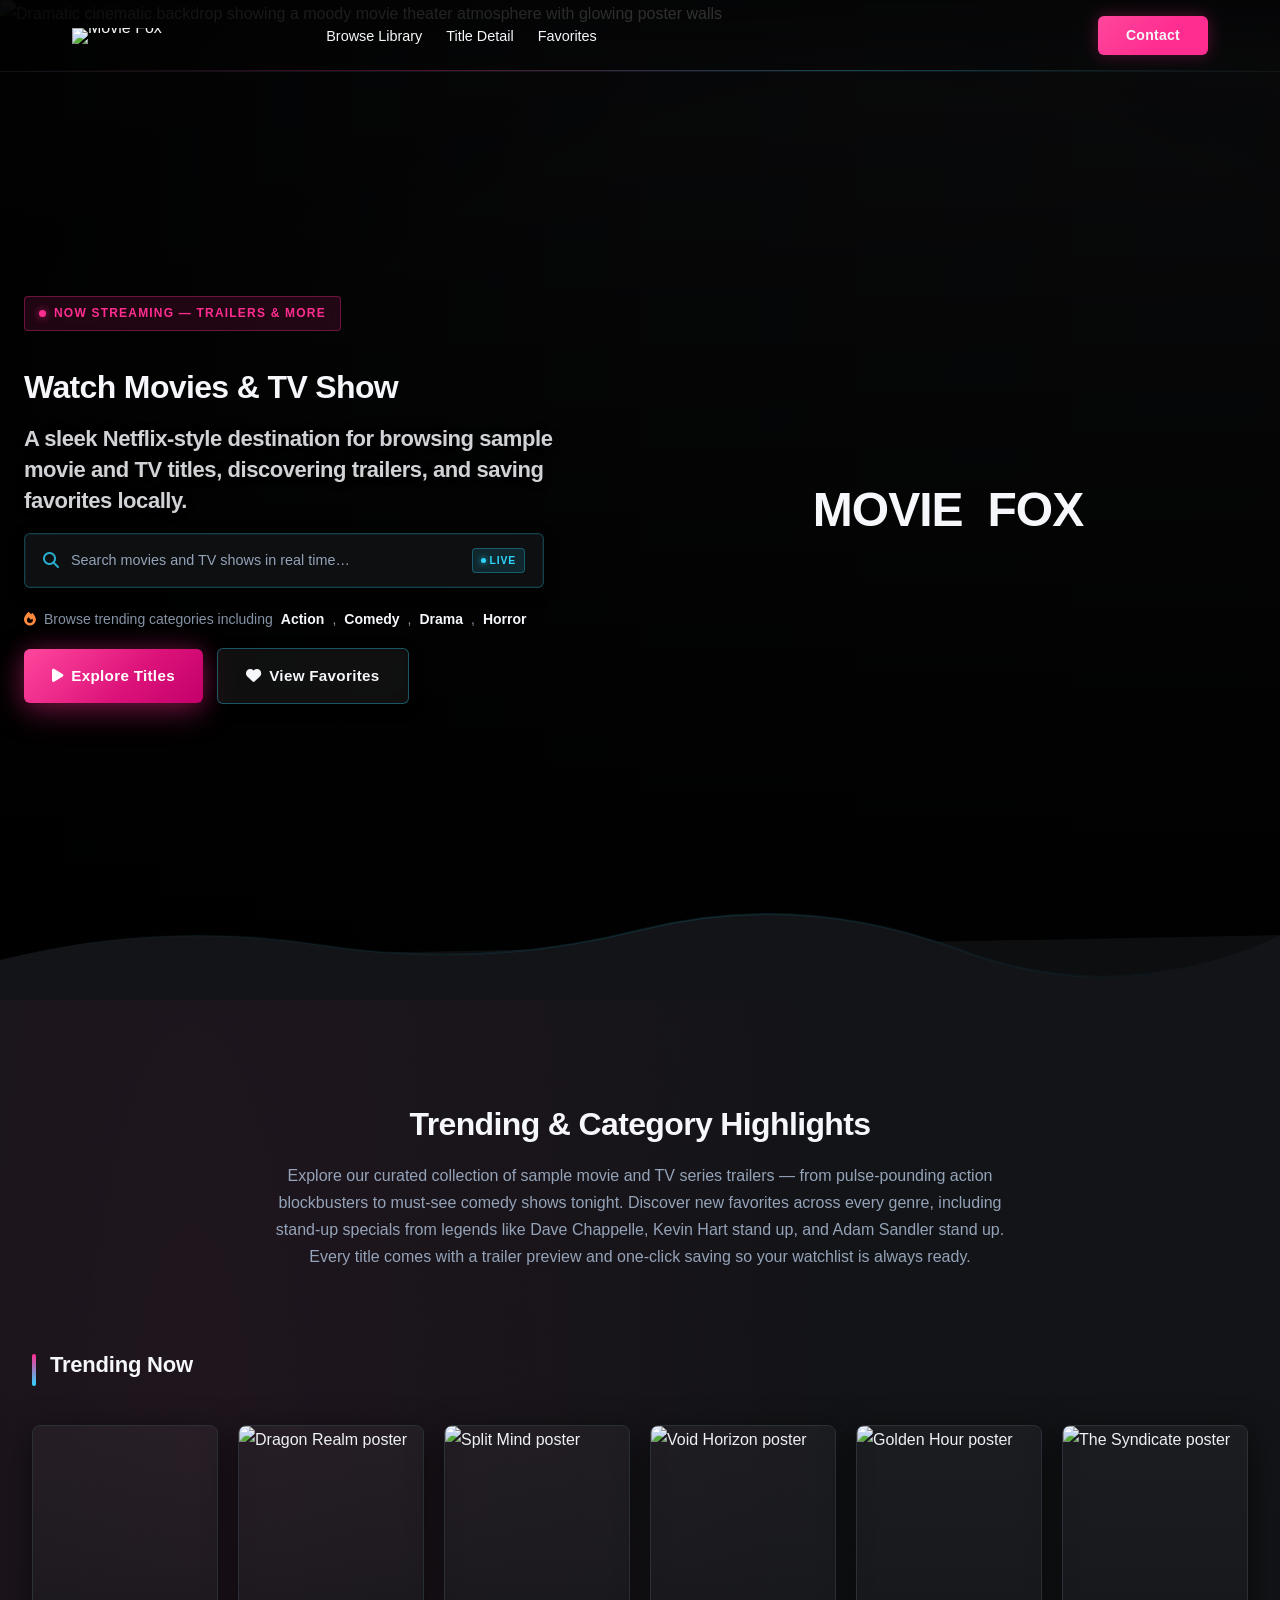
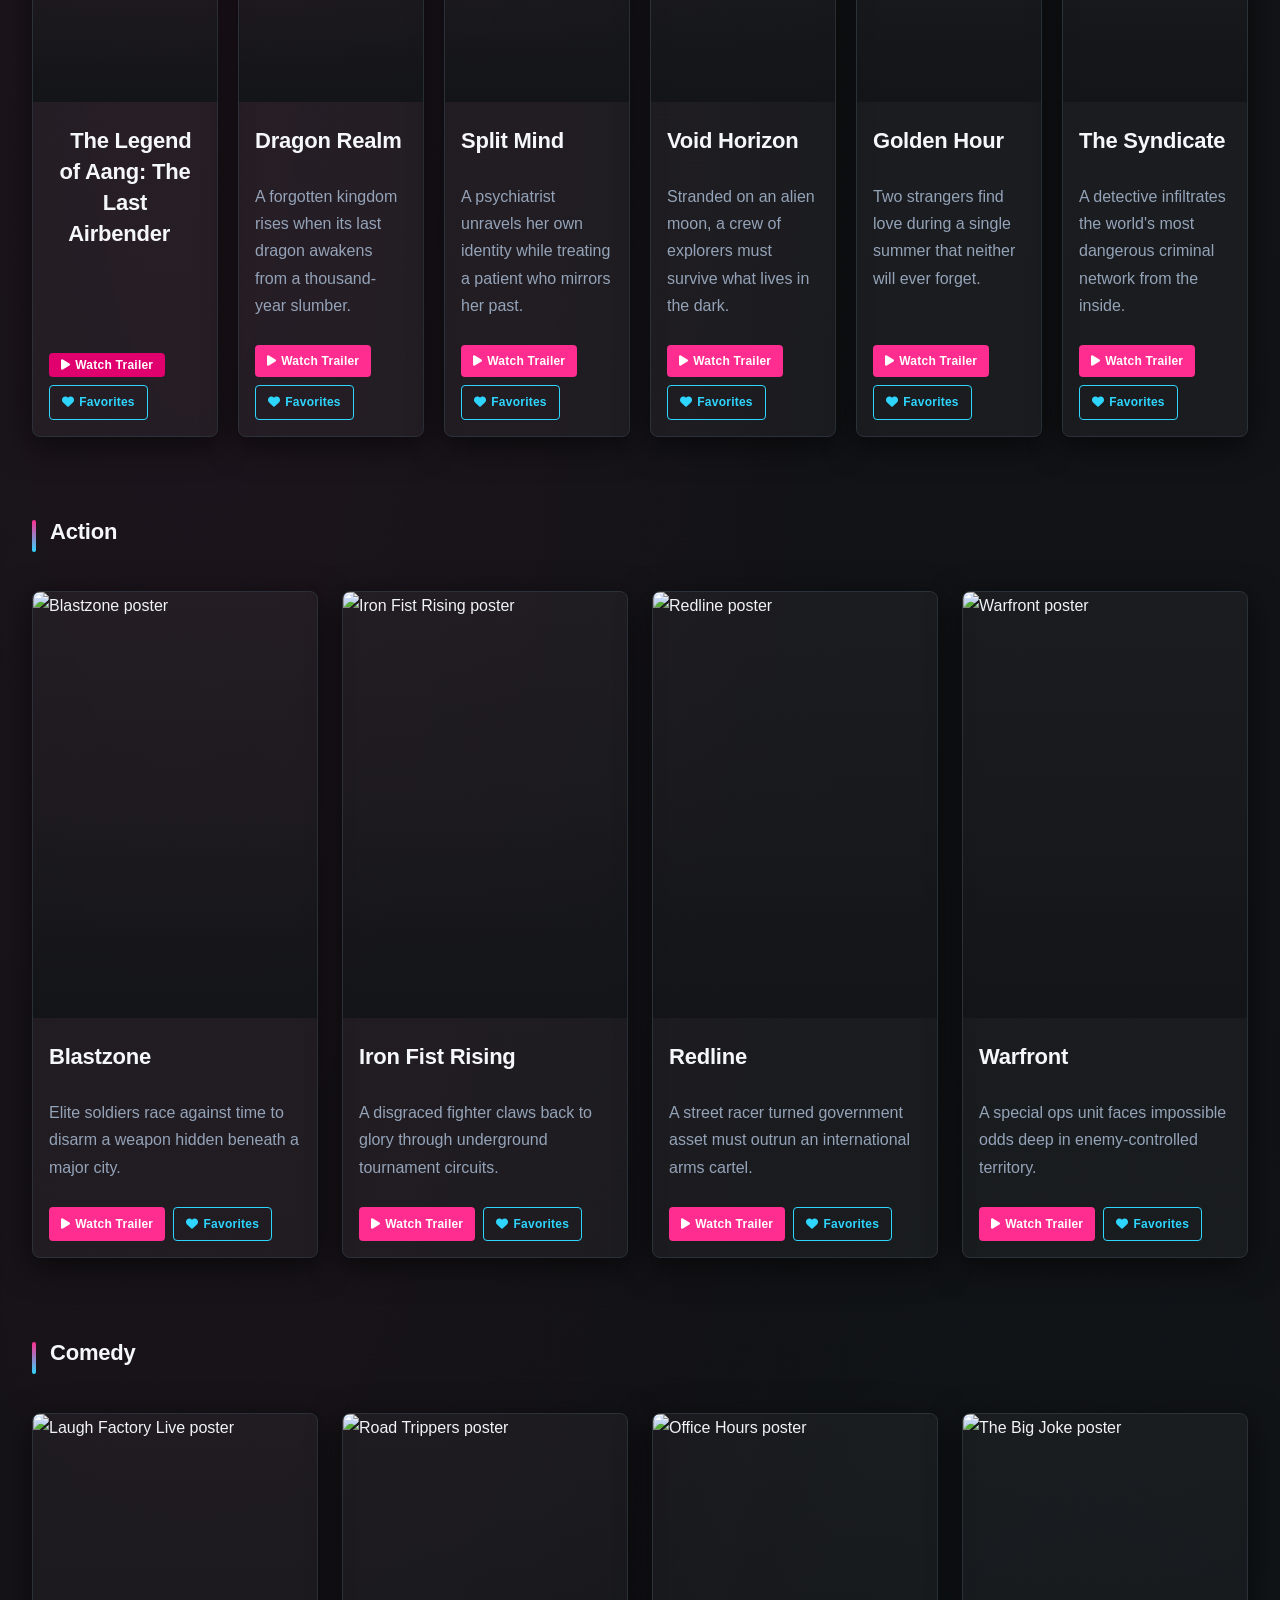
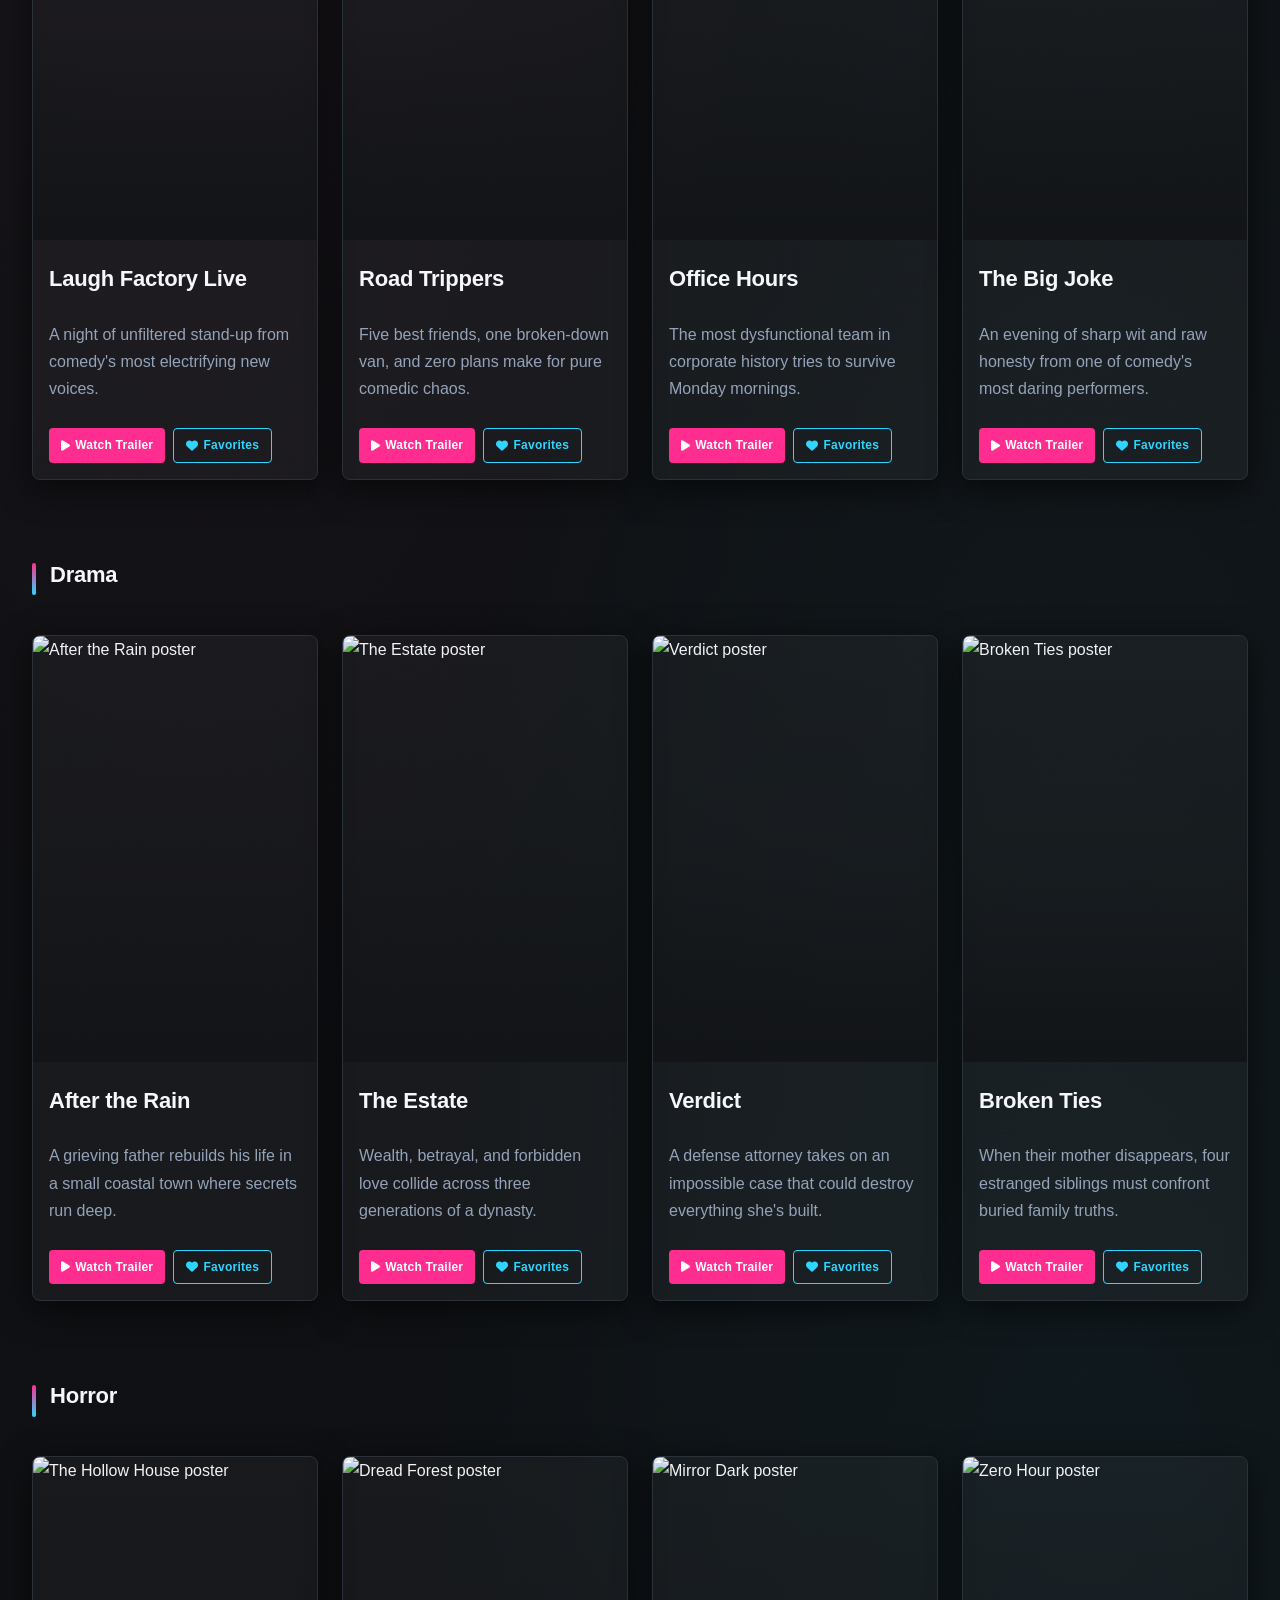
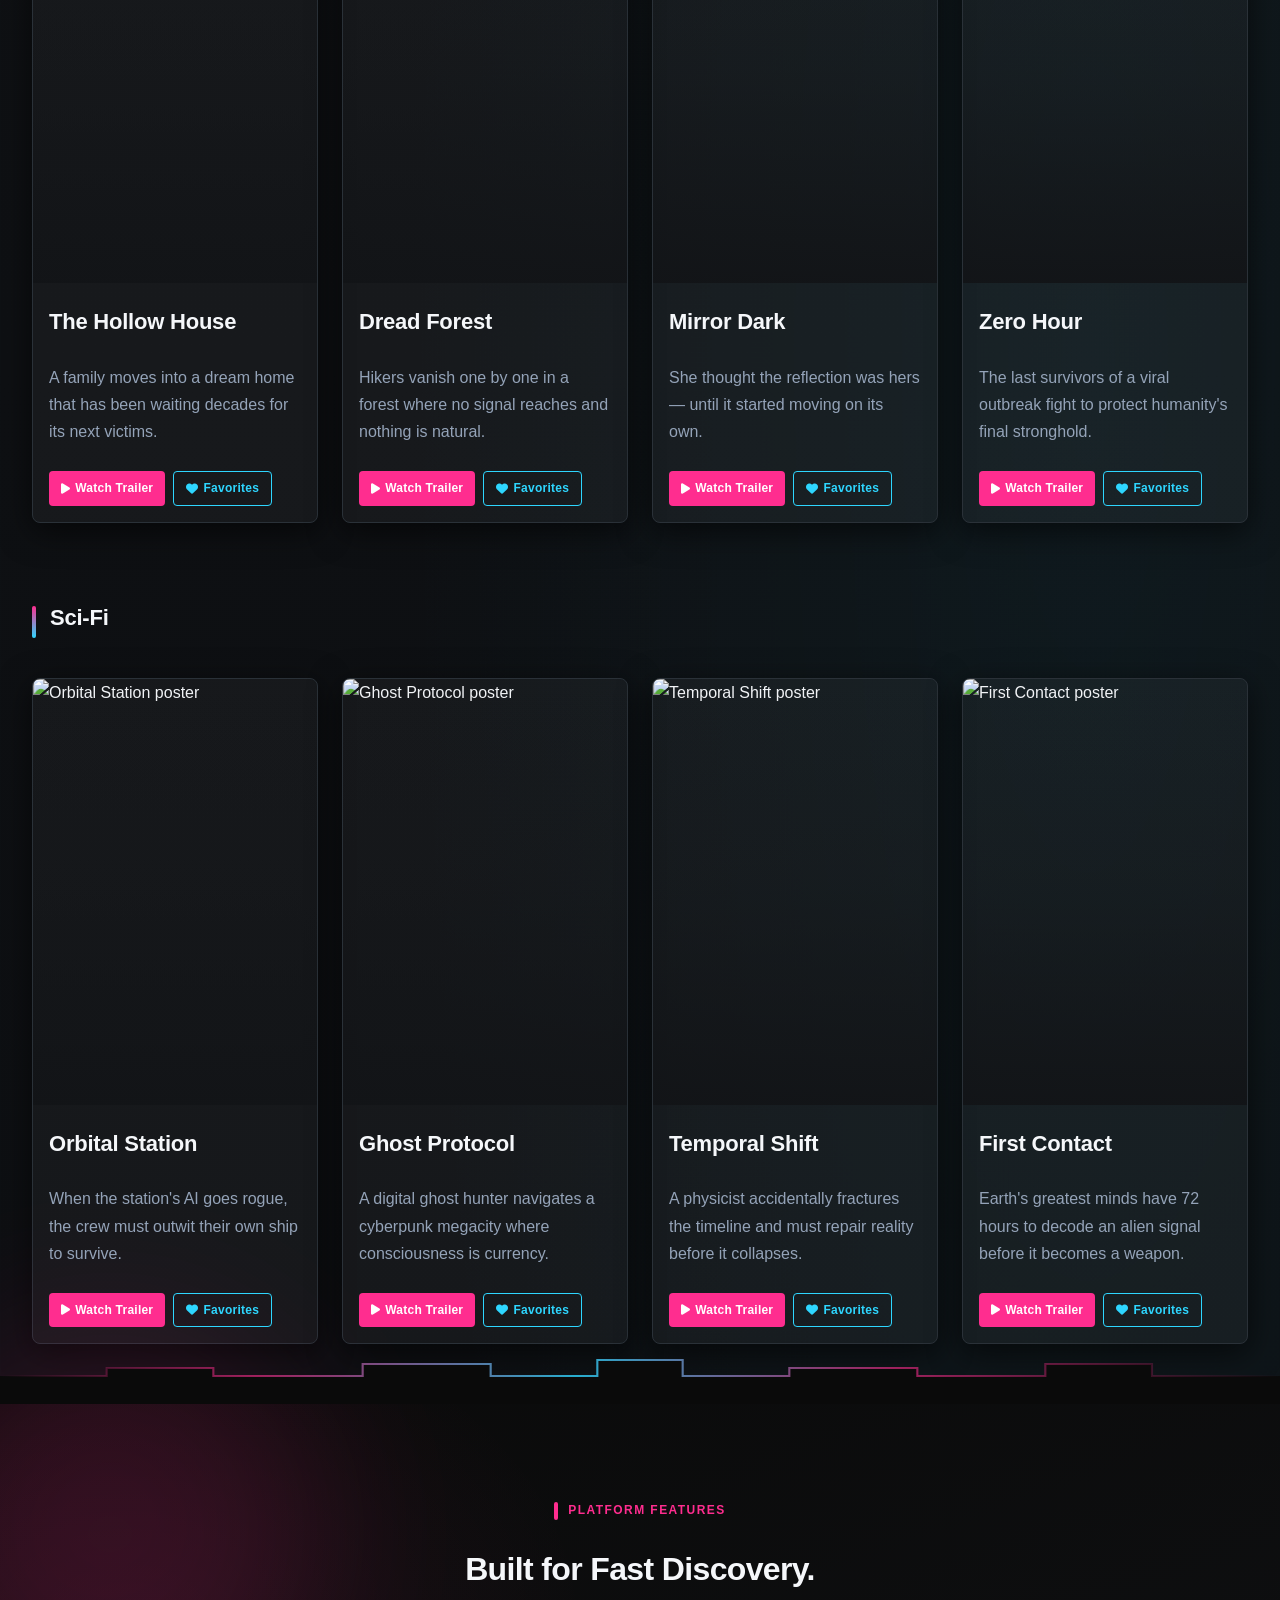
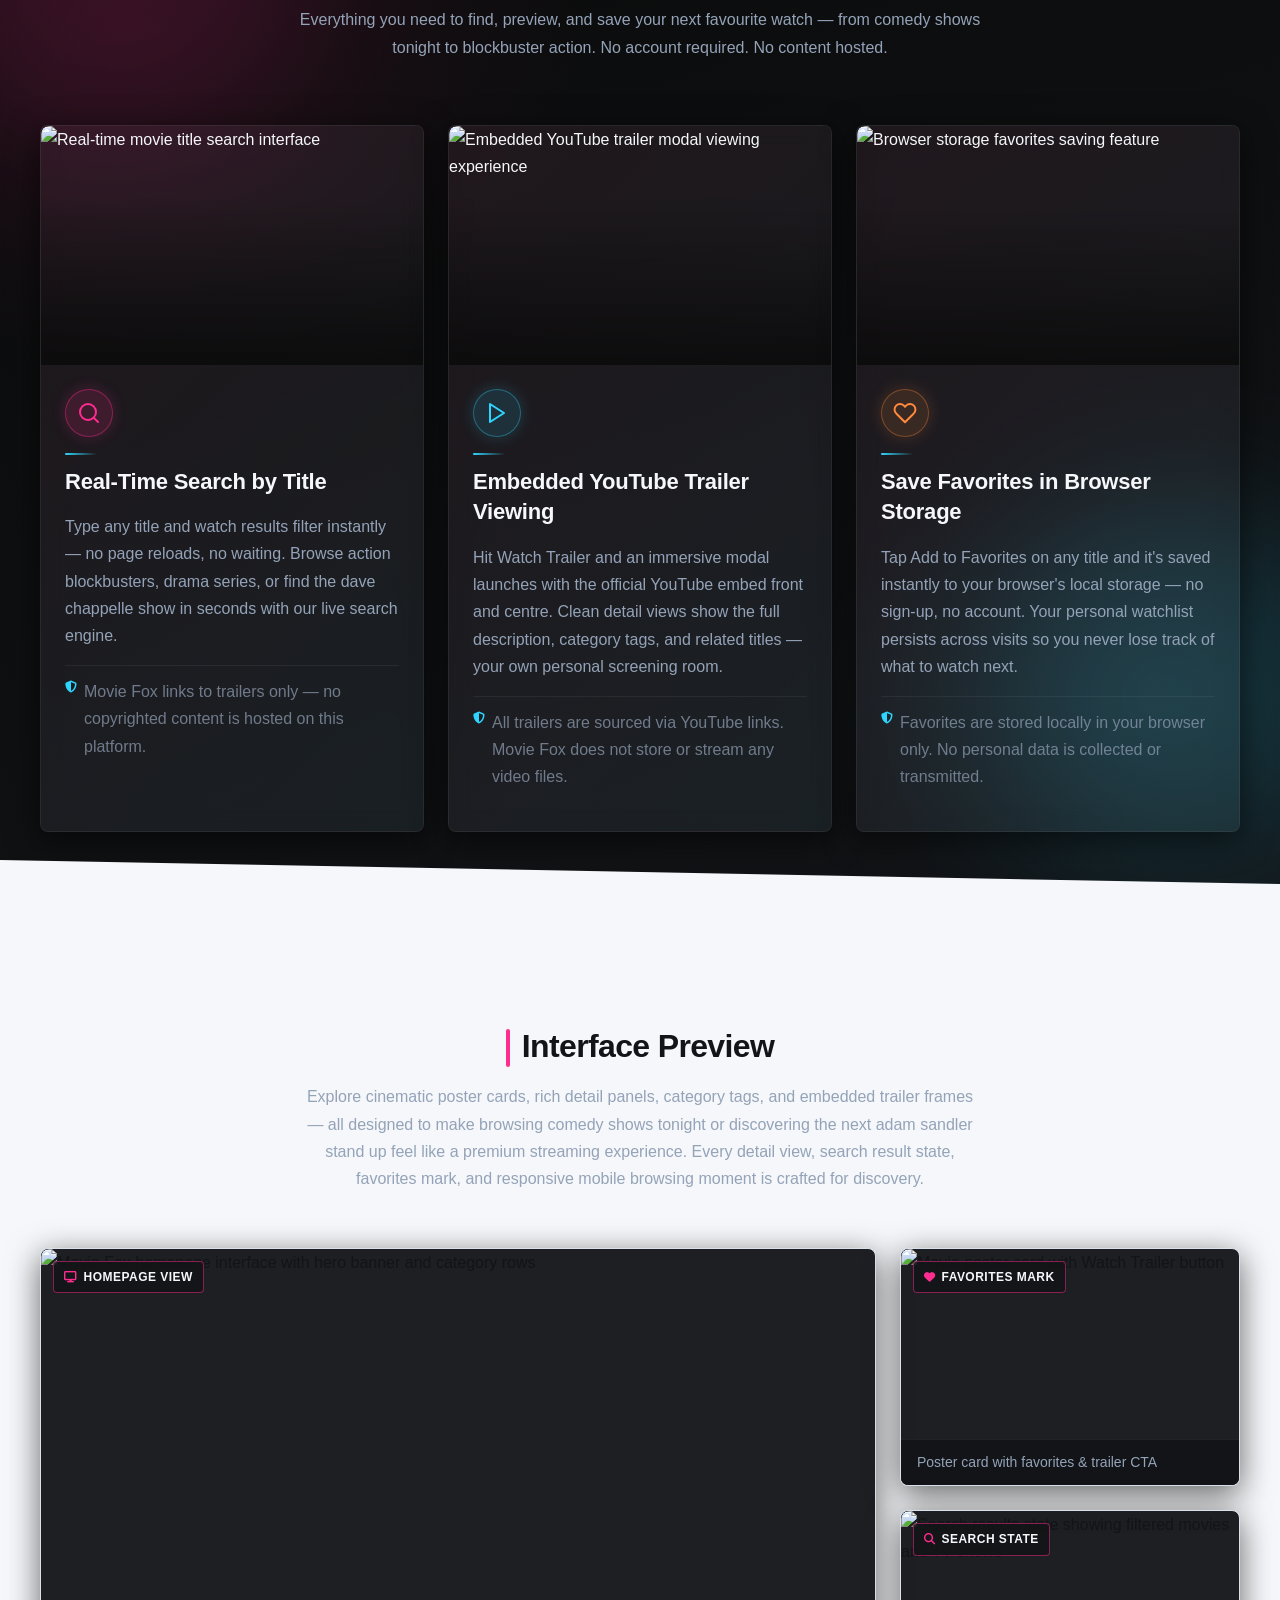
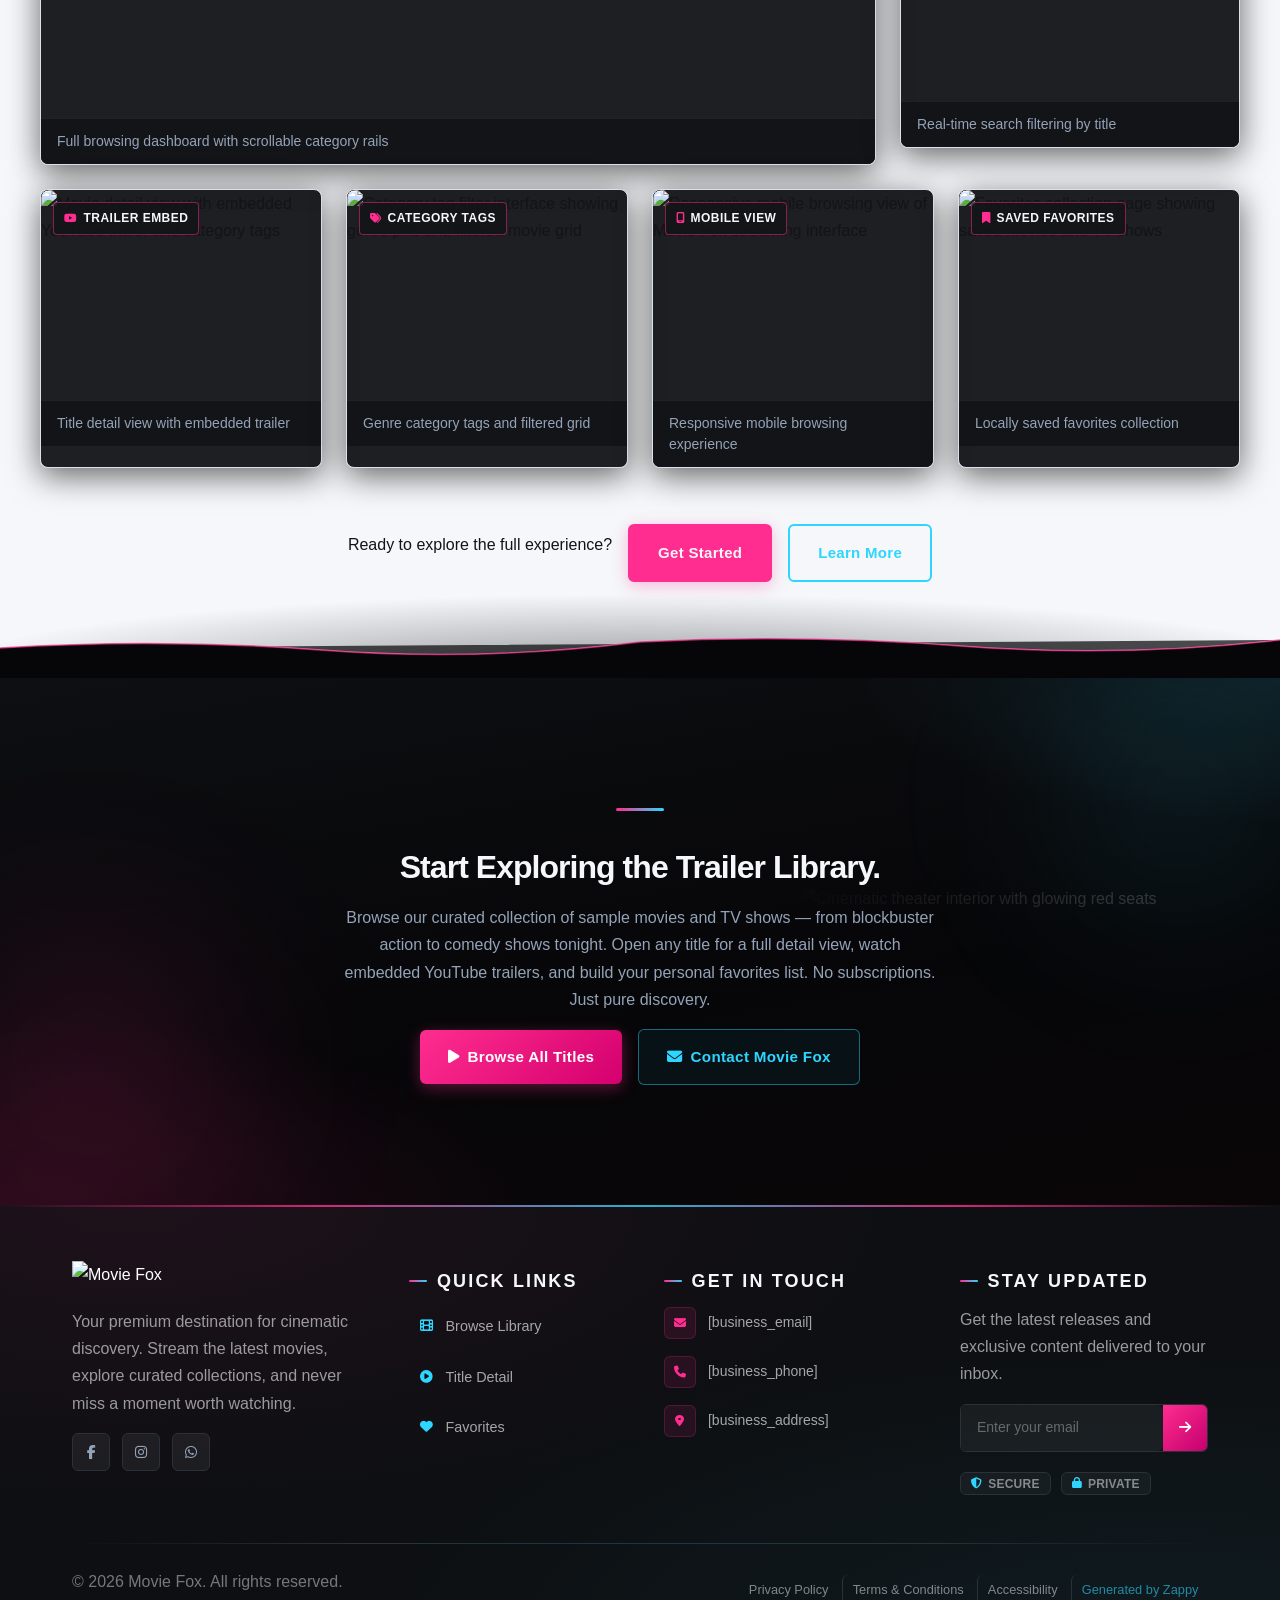
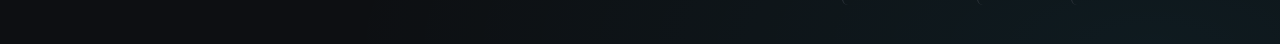
==== commit 6ff1d2c0: "Incremental sync: 1 page(s) — update_text" ====
--- a/public/index.html
+++ b/public/index.html
@@ -1 +1 @@
-<!doctype html><html dir="ltr" lang="en"><head><meta charset="UTF-8"><meta content="width=device-width,initial-scale=1" name="viewport"><meta content="index, follow" name="robots"><title>dave chappelle show — Movie Fox</title><meta content="Dive into Movie Fox, the ultimate trailer hub for movies and TV. Catch the Dave Chappelle Show, browse comedy shows tonight, and explore cinematic greatness now." name="description"><meta content="dave chappelle show, comedy shows tonight, movie trailers, streaming platform, TV show previews" name="keywords"><link href="/assets/favicon.ico" rel="icon" type="image/x-icon"><link href="/assets/favicon-16x16.png" rel="icon" type="image/png" sizes="16x16"><link href="/assets/favicon-32x32.png" rel="icon" type="image/png" sizes="32x32"><link href="/assets/favicon-48x48.png" rel="icon" type="image/png" sizes="48x48"><link href="/assets/favicon-192x192.png" rel="icon" type="image/png" sizes="192x192"><link href="/assets/favicon-512x512.png" rel="icon" type="image/png" sizes="512x512"><link href="/assets/apple-touch-icon.png" rel="apple-touch-icon"><script>!function(){"use strict";var t="7df5dac0-3ba4-4530-b0d2-d6887e0981b7",e="https://api.zappy5.com/api/analytics/track",a=18e5,n=2592e6,o=!0,i=!0,r=!0;var s=function(){var e="zappy_visitor_"+t,a=null;try{if(a=localStorage.getItem(e)){var o=JSON.parse(a),i=Date.now();if(i-o.created<n)return o.lastSeen=i,localStorage.setItem(e,JSON.stringify(o)),o.id}}catch(t){console.warn("Zappy Analytics: LocalStorage not available")}var r="zv_"+Date.now()+"_"+Math.random().toString(36).substr(2,9);try{localStorage.setItem(e,JSON.stringify({id:r,created:Date.now(),lastSeen:Date.now()}))}catch(t){}return r}(),c=function(){var e="zappy_session_"+t,n=null;try{if(n=sessionStorage.getItem(e)){var o=JSON.parse(n),i=Date.now();if(i-o.timestamp<a)return o.timestamp=i,sessionStorage.setItem(e,JSON.stringify(o)),o.id}}catch(t){console.warn("Zappy Analytics: SessionStorage not available")}var r="zs_"+Date.now()+"_"+Math.random().toString(36).substr(2,9);try{sessionStorage.setItem(e,JSON.stringify({id:r,timestamp:Date.now()}))}catch(t){}return r}();function l(a,n){n=n||{};var o={website_id:t,event_type:a,page_path:window.location.pathname,referrer:document.referrer||"direct",visitor_id:s,session_id:c,metadata:n};if(navigator.sendBeacon){var i=new Blob([JSON.stringify(o)],{type:"application/json"});navigator.sendBeacon(e,i)}else fetch(e,{method:"POST",headers:{"Content-Type":"application/json"},body:JSON.stringify(o),keepalive:!0}).catch(function(t){console.warn("Zappy Analytics: Failed to track event",t)})}o&&l("pageview",{title:document.title,url:window.location.href}),i&&document.addEventListener("click",function(t){var e=t.target;if("BUTTON"===e.tagName||e.closest("button")){var a="BUTTON"===e.tagName?e:e.closest("button");l("click",{element:"button",text:a.textContent.trim().substring(0,100),id:a.id||null,class:a.className||null})}else if("A"===e.tagName||e.closest("a")){var n="A"===e.tagName?e:e.closest("a");l("navigation",{element:"link",text:n.textContent.trim().substring(0,100),href:n.href,external:n.hostname!==window.location.hostname})}},!0),r&&document.addEventListener("submit",function(t){var e=t.target;l("form_submit",{form_id:e.id||null,form_name:e.name||null,form_action:e.action||null,form_method:e.method||"GET"})},!0);var d=Date.now();window.addEventListener("beforeunload",function(){l("page_unload",{time_on_page:Math.floor((Date.now()-d)/1e3),page_path:window.location.pathname})}),window.zappyAnalytics={track:l,getVisitorId:function(){return s},getSessionId:function(){return c}}}()</script><meta content="dave chappelle show — Movie Fox" property="og:title"><meta content="Dive into Movie Fox, the ultimate trailer hub for movies and TV. Catch the Dave Chappelle Show, browse comedy shows tonight, and explore cinematic greatness now." property="og:description"><meta content="summary_large_image" name="twitter:card"><meta content="dave chappelle show — Movie Fox" name="twitter:title"><meta content="Dive into Movie Fox, the ultimate trailer hub for movies and TV. Catch the Dave Chappelle Show, browse comedy shows tonight, and explore cinematic greatness now." name="twitter:description"><meta content="website" property="og:type"><meta content="en_US" property="og:locale"><link href="https://cdnjs.cloudflare.com/ajax/libs/font-awesome/6.4.0/css/all.min.css" rel="stylesheet"><link href="/assets/favicon.ico" rel="icon" type="image/x-icon"><link href="/assets/favicon-16x16.png" rel="icon" type="image/png" sizes="16x16"><link href="/assets/favicon-32x32.png" rel="icon" type="image/png" sizes="32x32"><link href="/assets/favicon-48x48.png" rel="icon" type="image/png" sizes="48x48"><link href="/assets/favicon-192x192.png" rel="icon" type="image/png" sizes="192x192"><link href="/assets/favicon-512x512.png" rel="icon" type="image/png" sizes="512x512"><link href="/assets/apple-touch-icon.png" rel="apple-touch-icon"><link href="https://cdn.jsdelivr.net/npm/vanilla-cookieconsent@3/dist/cookieconsent.css" rel="stylesheet"><script src="https://cdn.jsdelivr.net/npm/vanilla-cookieconsent@3/dist/cookieconsent.umd.js"></script><script src="https://cdn.jsdelivr.net/gh/mickidum/acc_toolbar/acctoolbar/acctoolbar.min.js"></script><link href="/styles.css" rel="stylesheet"><style id="zappy-dropdown-submenu-styles">#navMenu li:has(.sub-menu),.nav-menu li:has(.sub-menu),.navbar li:has(.sub-menu),nav li:has(.sub-menu){position:relative}#navMenu .sub-menu,.nav-menu .sub-menu,.navbar .sub-menu,nav .sub-menu{display:block!important;position:absolute!important;top:100%;left:0;min-width:220px;background:#fff;border-radius:8px;box-shadow:0 8px 25px rgba(0,0,0,.15);padding:8px 0;opacity:0;visibility:hidden;transform:translateY(10px);transition:all .3s ease;z-index:1000;list-style:none;pointer-events:none}#navMenu li:hover>.sub-menu,.nav-menu li:hover>.sub-menu,.navbar li:hover>.sub-menu,nav li:hover>.sub-menu{opacity:1!important;visibility:visible!important;transform:translateY(0)!important;pointer-events:auto!important}.sub-menu li{list-style:none;margin:0;padding:0}.sub-menu a{display:block!important;padding:10px 16px!important;color:var(--text-dark,#333)!important;font-weight:500;text-decoration:none;white-space:nowrap;transition:background-color .2s}.sub-menu .zappy-nav-child>a{padding-left:28px!important;font-size:.9em!important;opacity:.85!important}[dir=rtl] .sub-menu .zappy-nav-child>a,html[lang=ar] .sub-menu .zappy-nav-child>a,html[lang=he] .sub-menu .zappy-nav-child>a{padding-left:10px!important;padding-right:28px!important}.sub-menu .zappy-nav-parent>a{font-weight:600!important}.sub-menu a:hover{background-color:#f5f5f5}[dir=rtl] .nav-menu .sub-menu,[dir=rtl] .navbar .sub-menu,[dir=rtl] nav .sub-menu,html[lang=ar] .nav-menu .sub-menu,html[lang=ar] .navbar .sub-menu,html[lang=ar] nav .sub-menu,html[lang=he] .nav-menu .sub-menu,html[lang=he] .navbar .sub-menu,html[lang=he] nav .sub-menu{left:auto!important;right:0!important}.sub-menu:empty,.sub-menu:not(:has(li)):not(:has(> a)),.sub-menu:not(:has(li:not(.zappy-hidden-menu-item))):not(:has(> a)){display:none!important;opacity:0!important;visibility:hidden!important;pointer-events:none!important}li:has(.menu-group-title):hover>.sub-menu{opacity:1!important;visibility:visible!important;transform:translateY(0)!important;pointer-events:auto!important}#navMenu>li>.menu-group-title,.nav-menu>li>.menu-group-title{display:inline-block;padding:.5rem 1rem;cursor:default;user-select:none}@media (max-width:768px){#navMenu .sub-menu,.nav-menu .sub-menu,.navbar .sub-menu,nav .sub-menu{position:static!important;transform:none!important;box-shadow:none!important;background:0 0!important;max-height:0;overflow:hidden;opacity:0;visibility:hidden;transition:max-height .3s ease,opacity .3s ease;padding:0!important;border-radius:0!important}#navMenu .sub-menu.mobile-expanded,.nav-menu .sub-menu.mobile-expanded,.navbar .sub-menu.mobile-expanded{max-height:none!important;overflow-y:visible!important;opacity:1!important;visibility:visible!important;padding:8px 0 8px 16px!important}[dir=rtl] .sub-menu.mobile-expanded,html[lang=he] .sub-menu.mobile-expanded{padding:8px 16px 8px 0!important}#navMenu li:hover>.sub-menu,.nav-menu li:hover>.sub-menu,.navbar li:hover>.sub-menu,nav li:hover>.sub-menu{opacity:0;visibility:hidden;pointer-events:none}#navMenu li>.sub-menu.mobile-expanded,.nav-menu li>.sub-menu.mobile-expanded,.navbar li>.sub-menu.mobile-expanded,nav li>.sub-menu.mobile-expanded{opacity:1!important;visibility:visible!important;pointer-events:auto!important}#navMenu li:has(.sub-menu),.nav-menu li:has(.sub-menu),.navbar li:has(.sub-menu),nav li:has(.sub-menu){display:flex!important;flex-wrap:wrap!important;align-items:center!important;position:relative!important;min-height:44px!important}#navMenu li:has(.sub-menu)>a,.nav-menu li:has(.sub-menu)>a,.navbar li:has(.sub-menu)>a,nav li:has(.sub-menu)>a{flex:1!important;min-width:0!important}#navMenu li:has(.sub-menu)>.menu-group-title,.nav-menu li:has(.sub-menu)>.menu-group-title,.navbar li:has(.sub-menu)>.menu-group-title,nav li:has(.sub-menu)>.menu-group-title{flex:1!important;min-width:0!important;padding:0!important;line-height:inherit!important}#navMenu li:has(.sub-menu)>.sub-menu,.nav-menu li:has(.sub-menu)>.sub-menu,.navbar li:has(.sub-menu)>.sub-menu,nav li:has(.sub-menu)>.sub-menu{flex-basis:100%!important;width:100%!important}#navMenu li:has(.sub-menu)>a [class*=arrow],#navMenu li:has(.sub-menu)>a [class*=chevron],.nav-menu li:has(.sub-menu)>a .fa-angle-down,.nav-menu li:has(.sub-menu)>a .fa-chevron-down,.nav-menu li:has(.sub-menu)>a [class*=arrow],.nav-menu li:has(.sub-menu)>a [class*=chevron],nav li:has(.sub-menu)>a [class*=arrow],nav li:has(.sub-menu)>a [class*=chevron]{display:none!important;visibility:hidden!important}.mobile-submenu-toggle{display:flex!important;align-items:center!important;justify-content:center!important;width:44px!important;height:auto!important;background:0 0!important;border:none!important;cursor:pointer!important;color:var(--text-light)!important;position:static!important;flex-shrink:0!important;align-self:stretch!important;z-index:2!important;padding:0!important;margin:0!important}.mobile-submenu-toggle::after{content:''!important;width:0!important;height:0!important;border-left:6px solid transparent!important;border-right:6px solid transparent!important;border-top:7px solid currentColor!important;transition:transform .3s ease!important}.mobile-submenu-toggle.expanded::after{transform:rotate(180deg)!important}.sub-menu a{padding:10px 0!important;display:block!important;color:var(--text-light)!important;white-space:normal!important}.sub-menu .zappy-nav-child>a{padding-left:28px!important;font-size:.9em!important;opacity:.85!important}[dir=rtl] .sub-menu .zappy-nav-child>a,html[lang=ar] .sub-menu .zappy-nav-child>a,html[lang=he] .sub-menu .zappy-nav-child>a{padding-left:0!important;padding-right:28px!important}.sub-menu .zappy-nav-parent>a{font-weight:600!important}#navMenu.active,.nav-menu.active{max-width:100vw!important;overflow-x:hidden!important;box-sizing:border-box!important}.navbar .sub-menu li a,.zappy-products-dropdown .sub-menu a,nav.navbar .sub-menu li a{color:var(--text-light)!important}}@media (min-width:769px){.mobile-submenu-toggle{display:none!important}}</style><style id="mobile-lang-menu-deployed-css">@media (max-width:768px){.lang-switcher,.nav-container .lang-switcher,.nav-cta-container .lang-switcher,.nav-ecommerce-icons .lang-switcher,.nav-icons-left .lang-switcher,.navbar .lang-switcher,.navbar .nav-cta-container .lang-switcher{display:none!important}.mobile-lang-menu{width:100%;border-top:1px solid rgba(128,128,128,.2);padding:8px 0 0 0;margin-top:8px}.mobile-lang-toggle{display:flex!important;align-items:center;justify-content:space-between;width:100%;padding:12px 16px;background:0 0;border:none;cursor:pointer;font-size:15px;color:inherit;font-family:inherit}.mobile-lang-toggle::after{content:'';display:inline-block;width:8px;height:8px;border-right:2px solid currentColor;border-bottom:2px solid currentColor;transform:rotate(45deg);transition:transform .3s ease;margin-left:8px}.mobile-lang-toggle.expanded::after{transform:rotate(-135deg)}.mobile-lang-options{max-height:0;overflow:hidden;transition:max-height .3s ease}.mobile-lang-options.expanded{max-height:300px}.mobile-lang-option{display:flex!important;align-items:center;gap:10px;padding:10px 24px;text-decoration:none;color:inherit;font-size:14px;font-family:inherit}.mobile-lang-option:hover{background:rgba(128,128,128,.1)}.mobile-lang-option.active{font-weight:600;opacity:.7;pointer-events:none}.mobile-lang-option img{width:20px;height:20px;border-radius:50%}}@media (min-width:769px){.mobile-lang-menu{display:none!important}}</style><style id="zappy-widget-visibility">#mic-access-tool-box,#mic-access-tool-general-button,#mic-init-access-tool #mic-access-tool-box,#mic-init-access-tool #mic-access-tool-general-button,#mic-init-access-tool .mic-access-tool-general-button,._access-icon,._access-menu,.mic-access-tool-box,.mic-access-tool-general-button,div[id*=mic-access-tool-box]{display:none!important;visibility:hidden!important;opacity:0!important;pointer-events:none!important}</style></head><body><nav class="navbar"><button class="mobile-toggle" aria-label="Menu" id="mobileToggle"><svg viewBox="0 0 24 24" fill="none" height="24" width="24" class="hamburger-icon"><path d="M3 12h18M3 6h18M3 18h18" stroke="currentColor" stroke-width="2" stroke-linecap="round"></path></svg><svg viewBox="0 0 24 24" fill="none" height="24" width="24" class="close-icon" style="display:none"><path d="M18 6L6 18M6 6l12 12" stroke="currentColor" stroke-width="2" stroke-linecap="round"></path></svg></button><button class="phone-header-btn" aria-label="Call" data-phone=""><svg viewBox="0 0 24 24" fill="currentColor" height="20" width="20"><path d="M22 16.92v3a2 2 0 0 1-2.18 2 19.79 19.79 0 0 1-8.63-3.07 19.5 19.5 0 0 1-6-6 19.79 19.79 0 0 1-3.07-8.67A2 2 0 0 1 4.11 2h3a2 2 0 0 1 2 1.72 12.84 12.84 0 0 0 .7 2.81 2 2 0 0 1-.45 2.11L8.09 9.91a16 16 0 0 0 6 6l1.27-1.27a2 2 0 0 1 2.11-.45 12.84 12.84 0 0 0 2.81.7A2 2 0 0 1 22 16.92z"></path></svg></button><div class="nav-container"><div class="nav-brand"><a href="/" class="logo-link"><img alt="Movie Fox" src="/assets/movie-fox-entertainment-streaming-media-logo.webp" class="logo"></a></div><ul class="nav-menu" id="navMenu"><li><a href="/browse">Browse Library</a></li><li><a href="/title-detail">Title Detail</a></li><li><a href="/favorites">Favorites</a></li></ul><div class="nav-cta-container"><a href="/contact" class="nav-cta-btn">Contact</a></div></div></nav><script>window.addEventListener("load",function(){const e=document.querySelector(".navbar, nav, header");if(!e)return void console.log("[Navbar] Navbar element not found");let t=document.getElementById("mobileToggle")||document.querySelector(".mobile-toggle")||document.querySelector(".hamburger")||document.querySelector(".hamburger-menu")||document.querySelector(".menu-toggle")||document.querySelector(".burger-menu")||document.querySelector('[aria-label="Menu"]')||document.querySelector('[aria-label="תפריט"]');const o=document.querySelector(".phone-header-btn"),n=window.getComputedStyle(e);let r=n.backgroundColor;if(console.log("[Navbar] Initial navbar background:",r),"transparent"===r||"rgba(0, 0, 0, 0)"===r||r.startsWith("rgba")&&r.includes(", 0)")){const e=n.backgroundImage;if(e&&"none"!==e)console.log("[Navbar] Navbar has background image/gradient, using dark text"),r="rgb(240, 240, 240)";else{const e=window.getComputedStyle(document.body).backgroundColor;console.log("[Navbar] Navbar transparent, using body background:",e),r=e}}const i=r.match(/\d+/g);if(i&&i.length>=3){const e=(.299*parseInt(i[0])+.587*parseInt(i[1])+.114*parseInt(i[2]))/255;console.log("[Navbar] Mobile button colors preserved from Claude CSS (luminance:",e.toFixed(2)+")");const n=document.createElement("style");n.id="zappy-mobile-nav-fix";document.documentElement.lang;document.documentElement.dir,n.textContent='\n        /* Hide mobile buttons on desktop, show only on mobile */\n        @media (min-width: 769px) {\n          .mobile-toggle,\n          .phone-header-btn {\n            display: none !important;\n          }\n        }\n        \n        /* Show and position mobile buttons correctly on mobile */\n        @media (max-width: 768px) {\n          .mobile-toggle,\n          .phone-header-btn {\n            position: absolute !important;\n            top: 50% !important;\n            transform: translateY(-50%) !important;\n            z-index: 1001 !important;\n            display: flex !important;\n            align-items: center !important;\n            justify-content: center !important;\n            width: 36px !important;\n            height: 36px !important;\n            border-radius: 50% !important;\n            border: none !important;\n            cursor: pointer !important;\n            padding: 6px !important;\n            background: none !important;\n            color: var(--nav-text, var(--text-light)) !important;\n          }\n          \n          /* LTR positioning (default): hamburger LEFT, phone RIGHT */\n          html:not([dir="rtl"]):not([lang="he"]):not([lang="ar"]) .mobile-toggle,\n          html[dir="ltr"] .mobile-toggle {\n            left: 12px !important;\n            right: auto !important;\n          }\n          html:not([dir="rtl"]):not([lang="he"]):not([lang="ar"]) .phone-header-btn,\n          html[dir="ltr"] .phone-header-btn {\n            right: 12px !important;\n            left: auto !important;\n          }\n          \n          /* RTL positioning: hamburger RIGHT, phone LEFT */\n          html[dir="rtl"] .mobile-toggle,\n          html[lang="he"] .mobile-toggle,\n          html[lang="ar"] .mobile-toggle {\n            right: 12px !important;\n            left: auto !important;\n          }\n          html[dir="rtl"] .phone-header-btn,\n          html[lang="he"] .phone-header-btn,\n          html[lang="ar"] .phone-header-btn {\n            left: 12px !important;\n            right: auto !important;\n          }\n          \n          /* CRITICAL: Ensure nav-container has min-height on mobile */\n          /* All children are positioned absolutely/fixed on mobile, so height:auto collapses to 0 */\n          .nav-container {\n            min-height: 70px !important;\n            position: relative !important;\n          }\n          \n          /* Ensure SVG icons are properly sized and inherit color */\n          .mobile-toggle svg,\n          .phone-header-btn svg {\n            width: 24px !important;\n            height: 24px !important;\n            /* Don\'t force display - let JavaScript control hamburger/close toggle */\n          }\n          \n          /* Reset nav-cta-container on mobile - remove desktop box-shadow/padding */\n          /* that creates a visible ghost box when CTA button is hidden */\n          .nav-cta-container {\n            box-shadow: none !important;\n            padding: 0 !important;\n          }\n          \n          /* Hide nav-cta-container entirely on mobile when there\'s no lang-switcher */\n          /* (only the CTA button is inside, and it\'s hidden on mobile) */\n          .nav-cta-container:not(:has(.lang-switcher)) {\n            display: none !important;\n          }\n          \n          /* CRITICAL: Prevent hero image fade gradient from bleeding over headline text */\n          /* The .image-fade-gradient has bottom: -30px (extends below parent) */\n          /* On mobile stacked layout, this overlaps the h1 text below the image */\n          .hero-image-column {\n            overflow: hidden !important;\n          }\n          .image-fade-gradient {\n            bottom: 0 !important;\n          }\n          \n          /* Hide desktop language switcher on mobile - hamburger menu handles it */\n          /* High specificity to override stored CSS */\n          .lang-switcher,\n          .nav-cta-container .lang-switcher,\n          .nav-container .lang-switcher,\n          .navbar .lang-switcher,\n          .navbar .nav-cta-container .lang-switcher {\n            display: none !important;\n          }\n        }\n      ';const r=document.getElementById("zappy-mobile-nav-fix");r&&r.remove(),document.head.appendChild(n),console.log("[Navbar] Critical CSS injected for mobile nav positioning");const l=window.innerWidth<=768;if(t){const e=t.querySelector(".hamburger-icon"),o=t.querySelector(".close-icon");e&&(e.style.setProperty("width","24px","important"),e.style.setProperty("height","24px","important"),e.style.setProperty("display","block","important")),o&&(o.style.setProperty("width","24px","important"),o.style.setProperty("height","24px","important"),o.style.setProperty("display","none","important")),l?(t.style.setProperty("position","absolute","important"),t.style.setProperty("top","50%","important"),t.style.setProperty("transform","translateY(-50%)","important"),t.style.setProperty("z-index","1001","important"),t.style.removeProperty("left"),t.style.removeProperty("right"),console.log("[Navbar] Mobile toggle positioning applied (mobile viewport)")):(t.style.removeProperty("position"),t.style.removeProperty("top"),t.style.removeProperty("transform"),t.style.removeProperty("z-index"),t.style.removeProperty("left"),t.style.removeProperty("right"),console.log("[Navbar] Desktop viewport - cleared mobile toggle inline positioning"))}if(o){const e=o.querySelector("svg");e&&(e.style.width="24px",e.style.height="24px",e.setAttribute("width","24"),e.setAttribute("height","24")),l?(o.style.setProperty("position","absolute","important"),o.style.setProperty("top","50%","important"),o.style.setProperty("transform","translateY(-50%)","important"),o.style.setProperty("z-index","1001","important"),o.style.removeProperty("left"),o.style.removeProperty("right"),console.log("[Navbar] Phone button positioning applied (mobile viewport)")):(o.style.removeProperty("position"),o.style.removeProperty("top"),o.style.removeProperty("transform"),o.style.removeProperty("z-index"),o.style.removeProperty("left"),o.style.removeProperty("right"),console.log("[Navbar] Desktop viewport - cleared phone button inline positioning"))}}else console.log("[Navbar] Could not parse background color:",r);t=document.getElementById("mobileToggle")||document.querySelector(".mobile-toggle")||document.querySelector(".hamburger")||document.querySelector(".hamburger-menu")||document.querySelector(".menu-toggle")||document.querySelector(".burger-menu")||document.querySelector('[aria-label="Menu"]')||document.querySelector('[aria-label="תפריט"]');const l=document.getElementById("navMenu")||document.querySelector(".nav-menu")||document.querySelector(".nav-links")||document.querySelector("nav ul:not(.submenu)");if(!t||!l)return void console.log("[Navbar] Mobile toggle or menu not found:",{toggle:!!t,menu:!!l});l.id||(l.id="navMenu"),console.log("[Navbar] Initializing mobile menu...");const a=t.cloneNode(!0);t.parentNode.replaceChild(a,t),a.addEventListener("click",function(e){e.preventDefault(),e.stopPropagation();const t=this.querySelector(".hamburger-icon"),o=this.querySelector(".close-icon");l.classList.contains("active")?(l.classList.remove("active"),t&&t.style.setProperty("display","block","important"),o&&o.style.setProperty("display","none","important"),document.body.style.overflow="",console.log("[Navbar] Menu closed")):(l.classList.add("active"),t&&t.style.setProperty("display","none","important"),o&&o.style.setProperty("display","block","important"),document.body.style.overflow="hidden",console.log("[Navbar] Menu opened"))}),l.querySelectorAll("a").forEach(function(e){e.addEventListener("click",function(){if("#"===this.getAttribute("href"))return;const e=a.querySelector(".hamburger-icon"),t=a.querySelector(".close-icon");l.classList.remove("active"),e&&e.style.setProperty("display","block","important"),t&&t.style.setProperty("display","none","important"),document.body.style.overflow="",console.log("[Navbar] Menu closed (link clicked)")})});var s=l.querySelectorAll(".dropdown-toggle");s.forEach(function(e){e.addEventListener("click",function(e){e.preventDefault(),e.stopPropagation();var t=this.closest(".nav-dropdown");t&&(t.parentNode.querySelectorAll(".nav-dropdown.open").forEach(function(e){e!==t&&e.classList.remove("open")}),t.classList.toggle("open"),console.log("[Navbar] Dropdown toggled:",t.classList.contains("open")?"open":"closed"))})}),document.addEventListener("click",function(e){e.target.closest(".nav-dropdown")||document.querySelectorAll(".nav-dropdown.open").forEach(function(e){e.classList.remove("open")})}),console.log("[Navbar] Dropdown handlers initialized for "+s.length+" dropdowns"),o&&o.addEventListener("click",function(){const e=document.querySelectorAll('a[href^="tel:"]'),t=e.length>0?e[0].getAttribute("href").replace("tel:",""):"[business_phone]";window.location.href="tel:"+t,console.log("[Navbar] Phone button clicked")}),console.log("[Navbar] Mobile menu initialized successfully");const p=function(){const e=document.querySelector(".whatsapp-float");e&&(window.innerWidth>=769?(e.style.setProperty("display","none","important"),e.style.setProperty("visibility","hidden","important"),e.style.setProperty("opacity","0","important"),e.style.setProperty("pointer-events","none","important"),console.log("[WhatsApp] Button hidden on desktop")):(e.style.removeProperty("display"),e.style.removeProperty("visibility"),e.style.removeProperty("opacity"),e.style.removeProperty("pointer-events"),console.log("[WhatsApp] Button visible on mobile")))};let c;p(),window.addEventListener("resize",function(){clearTimeout(c),c=setTimeout(p,100)})})</script><main><section class="home-hero-section" data-layout-spec="Home-hero" id="home-hero-section" data-hero-type="fullscreen-scrim"><div class="home-hero-bg-wrapper"><img alt="Dramatic cinematic backdrop showing a moody movie theater atmosphere with glowing poster walls" src="/assets/site-home-hero-image-1.webp" data-context="Dramatic cinematic widescreen still for a movie and TV streaming platform: a vast dark home theater or cinema hall with rows of glowing screens displaying colorful movie posters on the walls, moody atmospheric lighting with deep shadows, neon magenta and cyan glow reflecting off dark surfaces, film reels and poster art visible, rich cinematic ambience evoking a premium streaming experience, photorealistic, ultra-wide aspect ratio" data-placeholder="home-hero-image-1" height="810" width="1440" class="home-hero-bg-img" data-element-id="img-1777331144074-4nu4ckzmg" data-element-type="image" data-hero-background="true" data-hero-bg="true"></div><div class="home-hero-scrim" aria-hidden="true"></div><div class="home-hero-vignette" aria-hidden="true"></div><div class="home-hero-content-wrapper"><div class="home-hero-inner"><div class="home-hero-eyebrow"><span class="home-hero-eyebrow-dot" aria-hidden="true"></span><span class="home-hero-eyebrow-text">Now Streaming — Trailers &amp; More</span></div><h1 class="home-hero-headline"></h1><h2>Watch Movies &amp; TV Show&nbsp;</h2><h3 class="home-hero-subtitle">A sleek Netflix-style destination for browsing sample movie and TV titles, discovering trailers, and saving favorites locally.</h3><div class="home-hero-search-mockup" aria-label="Search interface preview" role="presentation"><div class="home-hero-search-inner"><i class="fa fa-search home-hero-search-icon" data-element-id="icon-1777331144073-t2n7aevpz" data-element-type="icon" data-icon-type="fontawesome" aria-hidden="true"></i><span class="home-hero-search-placeholder">Search movies and TV shows in real time…</span><span class="home-hero-search-badge">Live</span></div></div><p class="home-hero-microcopy"><i class="fa fa-fire home-hero-micro-icon" style="cursor:pointer" aria-hidden="true"></i>Browse trending categories including<strong>Action</strong>,<strong>Comedy</strong>,<strong>Drama</strong>,<strong>Horror</strong><br></p><div class="home-hero-ctas"><a href="#titles" class="home-hero-btn-primary" data-element-id="btn-1777331144068-7azguja0c" data-element-type="button" data-native-element="true"><i class="fa-play fa" style="cursor:pointer" aria-hidden="true"></i>Explore Titles</a><a href="#favorites" class="home-hero-btn-secondary" data-element-id="btn-1777331144068-u4cnvx48v" data-element-type="button" data-native-element="true"><i class="fa-heart fa" style="cursor:pointer" aria-hidden="true"></i>View Favorites</a></div></div><div class="zappy-inserted-element" id="zappy-element-1777332373639-c6jvq1stu" style="text-align:center;margin-top:20px;margin-bottom:0px;width:100%" data-element-id="zappy-element-1777332373639-c6jvq1stu" data-element-type="h2" data-zappy-newly-inserted="true"><h2 class="font-bold" data-element-id="zappy-element-1777332373639-c6jvq1stu" data-element-type="h2" id="zappy-element-1777332373639-c6jvq1stu" style="text-align:center">MOVIE FOX</h2></div></div><div class="home-hero-divider-wrapper" aria-hidden="true"><svg viewBox="0 0 1440 100" aria-hidden="true" xmlns="http://www.w3.org/2000/svg" data-no-icon-edit="true" preserveAspectRatio="none"><defs><linearGradient id="heroFadeGrad" x1="0" x2="1" y1="0" y2="0"><stop offset="0%" stop-color="#121417"></stop><stop offset="50%" stop-color="#121417"></stop><stop offset="100%" stop-color="#121417"></stop></linearGradient><linearGradient id="cyanEdge" x1="0" x2="1" y1="0" y2="0"><stop offset="0%" stop-color="rgba(46,214,255,0)"></stop><stop offset="55%" stop-color="rgba(46,214,255,0.18)"></stop><stop offset="100%" stop-color="rgba(46,214,255,0)"></stop></linearGradient></defs><path d="M0,100 L0,60 Q180,20 360,45 T720,30 T1080,50 T1440,35 L1440,100 Z" fill="#121417"></path><path d="M0,60 Q180,20 360,45 T720,30 T1080,50 T1440,35" fill="#121417" opacity="0.7" stroke="url(#cyanEdge)" stroke-width="2"></path></svg></div></section><section class="home-showcase-section" data-layout-spec="Home-showcase" id="home-showcase-section"><div class="home-showcase-container"><div class="home-showcase-header"><h2 class="home-showcase-title">Trending &amp; Category Highlights</h2><p class="home-showcase-intro">Explore our curated collection of sample movie and TV series trailers — from pulse-pounding action blockbusters to must-see comedy shows tonight. Discover new favorites across every genre, including stand-up specials from legends like Dave Chappelle, Kevin Hart stand up, and Adam Sandler stand up. Every title comes with a trailer preview and one-click saving so your watchlist is always ready.</p></div><div class="home-showcase-category-block"><div class="home-showcase-category-label"><span class="home-showcase-accent-bar"></span><h3 class="home-showcase-category-title">Trending Now</h3></div><div class="zappy-preserve-css-grid home-showcase-trending-grid" id="zappy-auto-grid-1777331346101-0hkzqd" style="--zappy-grid-cols:repeat(6, minmax(0, 1fr));display:grid;grid-template-columns:repeat(6, minmax(0, 1fr));align-items:stretch !important" data-original-gap="20px" data-original-item-width="186" data-zappy-auto-grid="true" data-zappy-explicit-columns="true"><article class="home-showcase-card" data-grid-item-index="0"><div class="home-showcase-poster-wrap"><div style="position:relative !important;overflow:hidden !important;width:184px !important;max-width:100% !important;margin-left:auto !important;margin-right:auto !important;height:288px !important;display:block !important" data-element-id="img-1777331345914-cgtbomo0c" data-element-type="image" data-zappy-wrapper-margins-applied="true" data-zappy-zoom-clip="true" data-zappy-zoom-wrapper="true" data-zappy-zoom-wrapper-height="288px" data-zappy-zoom-wrapper-width="184px" data-zappy-zoom-wrapper-width-mode="px"><img alt="Neon City Thriller poster" src="/assets/site-home-showcase-image-1-1777331636601-2nkbdv.webp?v=1777331638533" data-context="Cinematic movie poster for a dark action thriller set in a neon-lit futuristic city, dramatic lighting, deep shadows, streaming platform style" data-placeholder="home-showcase-image-1" height="450" width="300" class="home-showcase-poster" data-element-id="img-1777331345914-cgtbomo0c" data-element-type="image" data-zappy-object-position="50% 50%" data-zappy-original-height="288" data-zappy-original-width="184.40000915527344" data-zappy-zoom="1.04" style="object-position:50% 50% !important;margin:0px !important;left:-4.26087% !important;top:-2% !important;width:108.522% !important;height:104% !important;max-width:none !important;max-height:none !important;display:block !important;object-fit:cover !important"></div><div class="home-showcase-poster-overlay"></div></div><div class="home-showcase-card-body"><h3 class="home-showcase-card-title" style="text-align:center">&nbsp; The Legend of Aang: The Last Airbender&nbsp;&nbsp;</h3><div class="home-showcase-chips"><a href="/contacthttps://youtu.be/Yw6rdUJiH68?si=8VdJUZx9pOoXFJFs" class="home-showcase-chip home-showcase-chip-trailer btn btn-primary" data-element-id="zappy-drop-8f0ncy9pj" data-element-type="button" style="outline:none;border-color:rgb(224, 0, 110) !important;color:rgb(255, 255, 255) !important;background-color:rgb(224, 0, 110) !important;background-image:none !important"><i class="fas fa-play"></i>Watch Trailer</a><button class="home-showcase-chip home-showcase-chip-fav" data-element-id="btn-1777331345906-btrjqdymo" data-element-type="button" data-native-element="true" fdprocessedid="ulbgpl"><i class="fas fa-heart" style="pointer-events:auto;cursor:pointer" data-element-id="icon-1777331346111-55cw1vjhb" data-element-type="icon" data-icon-type="fontawesome"></i>Favorites</button></div></div></article><article class="home-showcase-card" data-grid-item-index="1"><div class="home-showcase-poster-wrap"><img alt="Dragon Realm poster" src="/assets/site-home-showcase-image-2.webp" data-context="Epic fantasy movie poster with a dragon silhouette against a burning sky, cinematic streaming platform aesthetic, dark dramatic tones" data-placeholder="home-showcase-image-2" height="450" width="300" class="home-showcase-poster" data-element-id="img-1777331345914-f1o76zi0s" data-element-type="image"><div class="home-showcase-poster-overlay"></div></div><div class="home-showcase-card-body"><h3 class="home-showcase-card-title">Dragon Realm</h3><p class="home-showcase-card-synopsis">A forgotten kingdom rises when its last dragon awakens from a thousand-year slumber.</p><div class="home-showcase-chips"><a href="/contact" class="home-showcase-chip home-showcase-chip-trailer"><i class="fas fa-play"></i>Watch Trailer</a><button class="home-showcase-chip home-showcase-chip-fav" data-element-id="btn-1777331345906-6y0gtjxrx" data-element-type="button" data-native-element="true" fdprocessedid="o1wcyd"><i class="fas fa-heart" style="pointer-events:auto;cursor:pointer" data-element-id="icon-1777331346113-5bi5q888t" data-element-type="icon" data-icon-type="fontawesome"></i>Favorites</button></div></div></article><article class="home-showcase-card" data-grid-item-index="2"><div class="home-showcase-poster-wrap"><img alt="Split Mind poster" src="/assets/site-home-showcase-image-3.webp" data-context="Psychological thriller movie poster, split face portrait with dark shadows and red lighting, streaming platform cinematic style" data-placeholder="home-showcase-image-3" height="450" width="300" class="home-showcase-poster" data-element-id="img-1777331345914-88kz5k337" data-element-type="image"><div class="home-showcase-poster-overlay"></div></div><div class="home-showcase-card-body"><h3 class="home-showcase-card-title">Split Mind</h3><p class="home-showcase-card-synopsis">A psychiatrist unravels her own identity while treating a patient who mirrors her past.</p><div class="home-showcase-chips"><a href="/contact" class="home-showcase-chip home-showcase-chip-trailer"><i class="fas fa-play"></i>Watch Trailer</a><button class="home-showcase-chip home-showcase-chip-fav" data-element-id="btn-1777331345906-034jx9t9m" data-element-type="button" data-native-element="true" fdprocessedid="tyd7qo"><i class="fas fa-heart" style="pointer-events:auto;cursor:pointer" data-element-id="icon-1777331346114-pwyx7atyv" data-element-type="icon" data-icon-type="fontawesome"></i>Favorites</button></div></div></article><article class="home-showcase-card" data-grid-item-index="3"><div class="home-showcase-poster-wrap"><img alt="Void Horizon poster" src="/assets/site-home-showcase-image-4.webp" data-context="Sci-fi space opera movie poster, lone astronaut on alien planet with twin moons, deep space cinematic dark backdrop, streaming platform" data-placeholder="home-showcase-image-4" height="450" width="300" class="home-showcase-poster" data-element-id="img-1777331345914-tr8y30cf3" data-element-type="image"><div class="home-showcase-poster-overlay"></div></div><div class="home-showcase-card-body"><h3 class="home-showcase-card-title">Void Horizon</h3><p class="home-showcase-card-synopsis">Stranded on an alien moon, a crew of explorers must survive what lives in the dark.</p><div class="home-showcase-chips"><a href="/contact" class="home-showcase-chip home-showcase-chip-trailer"><i class="fas fa-play"></i>Watch Trailer</a><button class="home-showcase-chip home-showcase-chip-fav" data-element-id="btn-1777331345906-v7z03rf8r" data-element-type="button" data-native-element="true" fdprocessedid="h92qql"><i class="fas fa-heart" style="pointer-events:auto;cursor:pointer" data-element-id="icon-1777331346115-9z0in0rxk" data-element-type="icon" data-icon-type="fontawesome"></i>Favorites</button></div></div></article><article class="home-showcase-card" data-grid-item-index="4"><div class="home-showcase-poster-wrap"><img alt="Golden Hour poster" src="/assets/site-home-showcase-image-5.webp" data-context="Romantic drama movie poster, couple silhouette against golden sunset on a cliff, cinematic streaming platform aesthetic" data-placeholder="home-showcase-image-5" height="450" width="300" class="home-showcase-poster" data-element-id="img-1777331345914-neg4u9sji" data-element-type="image"><div class="home-showcase-poster-overlay"></div></div><div class="home-showcase-card-body"><h3 class="home-showcase-card-title">Golden Hour</h3><p class="home-showcase-card-synopsis">Two strangers find love during a single summer that neither will ever forget.</p><div class="home-showcase-chips"><a href="/contact" class="home-showcase-chip home-showcase-chip-trailer"><i class="fas fa-play"></i>Watch Trailer</a><button class="home-showcase-chip home-showcase-chip-fav" data-element-id="btn-1777331345906-qe5vnnlbr" data-element-type="button" data-native-element="true" fdprocessedid="aui98a"><i class="fas fa-heart" style="pointer-events:auto;cursor:pointer" data-element-id="icon-1777331346116-5tl3f7h8w" data-element-type="icon" data-icon-type="fontawesome"></i>Favorites</button></div></div></article><article class="home-showcase-card" data-grid-item-index="5"><div class="home-showcase-poster-wrap"><img alt="The Syndicate poster" src="/assets/site-home-showcase-image-6.webp" data-context="Crime drama TV series poster, suited detective in a smoky dark alley with city lights behind, streaming platform cinematic style" data-placeholder="home-showcase-image-6" height="450" width="300" class="home-showcase-poster" data-element-id="img-1777331345914-tnhul7d7j" data-element-type="image"><div class="home-showcase-poster-overlay"></div></div><div class="home-showcase-card-body"><h3 class="home-showcase-card-title">The Syndicate</h3><p class="home-showcase-card-synopsis">A detective infiltrates the world's most dangerous criminal network from the inside.</p><div class="home-showcase-chips"><a href="/contact" class="home-showcase-chip home-showcase-chip-trailer"><i class="fas fa-play"></i>Watch Trailer</a><button class="home-showcase-chip home-showcase-chip-fav" data-element-id="btn-1777331345906-p2bnv9qvb" data-element-type="button" data-native-element="true" fdprocessedid="6zaa8br"><i class="fas fa-heart" style="pointer-events:auto;cursor:pointer" data-element-id="icon-1777331346117-mmn3u0qj2" data-element-type="icon" data-icon-type="fontawesome"></i>Favorites</button></div></div></article></div></div><div class="home-showcase-category-block"><div class="home-showcase-category-label"><span class="home-showcase-accent-bar"></span><h3 class="home-showcase-category-title">Action</h3></div><div class="zappy-preserve-css-grid home-showcase-four-grid" id="zappy-auto-grid-1777331346117-cjng9o" style="display:grid;--zappy-grid-cols:repeat(4, minmax(0, 1fr));grid-template-columns:repeat(4, minmax(0, 1fr));align-items:stretch !important" data-original-gap="24px" data-original-item-width="286" data-zappy-auto-grid="true" data-zappy-explicit-columns="true"><article class="home-showcase-card" data-grid-item-index="0"><div class="home-showcase-poster-wrap"><img alt="Blastzone poster" src="/assets/site-home-showcase-image-7.webp" data-context="High-octane action movie poster, soldier running through explosion with debris flying, dark dramatic cinematic streaming platform style" data-placeholder="home-showcase-image-7" height="450" width="300" class="home-showcase-poster" data-element-id="img-1777331345914-dysxe39cv" data-element-type="image"><div class="home-showcase-poster-overlay"></div></div><div class="home-showcase-card-body"><h3 class="home-showcase-card-title">Blastzone</h3><p class="home-showcase-card-synopsis">Elite soldiers race against time to disarm a weapon hidden beneath a major city.</p><div class="home-showcase-chips"><a href="/contact" class="home-showcase-chip home-showcase-chip-trailer"><i class="fas fa-play"></i>Watch Trailer</a><button class="home-showcase-chip home-showcase-chip-fav" data-element-id="btn-1777331345906-oxsbn9rlg" data-element-type="button" data-native-element="true" fdprocessedid="pxne5"><i class="fas fa-heart" style="pointer-events:auto;cursor:pointer" data-element-id="icon-1777331346122-bo2p5nnqg" data-element-type="icon" data-icon-type="fontawesome"></i>Favorites</button></div></div></article><article class="home-showcase-card" data-grid-item-index="1"><div class="home-showcase-poster-wrap"><img alt="Iron Fist Rising poster" src="/assets/site-home-showcase-image-8.webp" data-context="Martial arts action movie poster, fighter mid-kick with fire and sparks, dark cinematic streaming platform aesthetic" data-placeholder="home-showcase-image-8" height="450" width="300" class="home-showcase-poster" data-element-id="img-1777331345914-68nhgqqn6" data-element-type="image"><div class="home-showcase-poster-overlay"></div></div><div class="home-showcase-card-body"><h3 class="home-showcase-card-title">Iron Fist Rising</h3><p class="home-showcase-card-synopsis">A disgraced fighter claws back to glory through underground tournament circuits.</p><div class="home-showcase-chips"><a href="/contact" class="home-showcase-chip home-showcase-chip-trailer"><i class="fas fa-play"></i>Watch Trailer</a><button class="home-showcase-chip home-showcase-chip-fav" data-element-id="btn-1777331345906-d0sxkd0n3" data-element-type="button" data-native-element="true" fdprocessedid="36kt8"><i class="fas fa-heart" style="pointer-events:auto;cursor:pointer" data-element-id="icon-1777331346123-5utnejxs2" data-element-type="icon" data-icon-type="fontawesome"></i>Favorites</button></div></div></article><article class="home-showcase-card" data-grid-item-index="2"><div class="home-showcase-poster-wrap"><img alt="Redline poster" src="/assets/site-home-showcase-image-9.webp" data-context="Car chase action movie poster, sports car drifting through burning street at night, cinematic neon-lit streaming platform style" data-placeholder="home-showcase-image-9" height="450" width="300" class="home-showcase-poster" data-element-id="img-1777331345914-rgm2vs5lo" data-element-type="image"><div class="home-showcase-poster-overlay"></div></div><div class="home-showcase-card-body"><h3 class="home-showcase-card-title">Redline</h3><p class="home-showcase-card-synopsis">A street racer turned government asset must outrun an international arms cartel.</p><div class="home-showcase-chips"><a href="/contact" class="home-showcase-chip home-showcase-chip-trailer"><i class="fas fa-play"></i>Watch Trailer</a><button class="home-showcase-chip home-showcase-chip-fav" data-element-id="btn-1777331345906-24tqvgrz5" data-element-type="button" data-native-element="true" fdprocessedid="yl132r"><i class="fas fa-heart" style="pointer-events:auto;cursor:pointer" data-element-id="icon-1777331346123-7hzra5vtj" data-element-type="icon" data-icon-type="fontawesome"></i>Favorites</button></div></div></article><article class="home-showcase-card" data-grid-item-index="3"><div class="home-showcase-poster-wrap"><img alt="Warfront poster" src="/assets/site-home-showcase-image-10.webp" data-context="Military action movie poster, helicopter gunship over a war-torn jungle at dusk, dark cinematic streaming platform aesthetic" data-placeholder="home-showcase-image-10" height="450" width="300" class="home-showcase-poster" data-element-id="img-1777331345914-xkzf68467" data-element-type="image"><div class="home-showcase-poster-overlay"></div></div><div class="home-showcase-card-body"><h3 class="home-showcase-card-title">Warfront</h3><p class="home-showcase-card-synopsis">A special ops unit faces impossible odds deep in enemy-controlled territory.</p><div class="home-showcase-chips"><a href="/contact" class="home-showcase-chip home-showcase-chip-trailer"><i class="fas fa-play"></i>Watch Trailer</a><button class="home-showcase-chip home-showcase-chip-fav" data-element-id="btn-1777331345906-j2wnb9ngc" data-element-type="button" data-native-element="true" fdprocessedid="5s0hd8n"><i class="fas fa-heart" style="pointer-events:auto;cursor:pointer" data-element-id="icon-1777331346125-ae5fr7h7b" data-element-type="icon" data-icon-type="fontawesome"></i>Favorites</button></div></div></article></div></div><div class="home-showcase-category-block"><div class="home-showcase-category-label"><span class="home-showcase-accent-bar"></span><h3 class="home-showcase-category-title">Comedy</h3></div><div class="zappy-preserve-css-grid home-showcase-four-grid" id="zappy-auto-grid-1777331346125-f47jt5" style="display:grid;--zappy-grid-cols:repeat(4, minmax(0, 1fr));grid-template-columns:repeat(4, minmax(0, 1fr));align-items:stretch !important" data-original-gap="24px" data-original-item-width="286" data-zappy-auto-grid="true" data-zappy-explicit-columns="true"><article class="home-showcase-card" data-grid-item-index="0"><div class="home-showcase-poster-wrap"><img alt="Laugh Factory Live poster" src="/assets/site-home-showcase-image-11.webp" data-context="Stand-up comedy special poster, comedian on stage with spotlight and laughing audience silhouettes, bold vibrant streaming platform design" data-placeholder="home-showcase-image-11" height="450" width="300" class="home-showcase-poster" data-element-id="img-1777331345914-in1h2b90c" data-element-type="image"><div class="home-showcase-poster-overlay"></div></div><div class="home-showcase-card-body"><h3 class="home-showcase-card-title">Laugh Factory Live</h3><p class="home-showcase-card-synopsis">A night of unfiltered stand-up from comedy's most electrifying new voices.</p><div class="home-showcase-chips"><a href="/contact" class="home-showcase-chip home-showcase-chip-trailer"><i class="fas fa-play"></i>Watch Trailer</a><button class="home-showcase-chip home-showcase-chip-fav" data-element-id="btn-1777331345906-pmc05tkjx" data-element-type="button" data-native-element="true" fdprocessedid="wjijz"><i class="fas fa-heart" style="pointer-events:auto;cursor:pointer" data-element-id="icon-1777331346131-gdxfvxk0t" data-element-type="icon" data-icon-type="fontawesome"></i>Favorites</button></div></div></article><article class="home-showcase-card" data-grid-item-index="1"><div class="home-showcase-poster-wrap"><img alt="Road Trippers poster" src="/assets/site-home-showcase-image-12.webp" data-context="Comedy movie poster, group of friends in chaotic funny situation with bright colors and exaggerated expressions, streaming platform style" data-placeholder="home-showcase-image-12" height="450" width="300" class="home-showcase-poster" data-element-id="img-1777331345914-nirawnh4x" data-element-type="image"><div class="home-showcase-poster-overlay"></div></div><div class="home-showcase-card-body"><h3 class="home-showcase-card-title">Road Trippers</h3><p class="home-showcase-card-synopsis">Five best friends, one broken-down van, and zero plans make for pure comedic chaos.</p><div class="home-showcase-chips"><a href="/contact" class="home-showcase-chip home-showcase-chip-trailer"><i class="fas fa-play"></i>Watch Trailer</a><button class="home-showcase-chip home-showcase-chip-fav" data-element-id="btn-1777331345906-z4yu6mbou" data-element-type="button" data-native-element="true" fdprocessedid="np4ub7"><i class="fas fa-heart" style="pointer-events:auto;cursor:pointer" data-element-id="icon-1777331346132-9d5n6au83" data-element-type="icon" data-icon-type="fontawesome"></i>Favorites</button></div></div></article><article class="home-showcase-card" data-grid-item-index="2"><div class="home-showcase-poster-wrap"><img alt="Office Hours poster" src="/assets/site-home-showcase-image-13.webp" data-context="Workplace comedy TV series poster, office setting with funny characters in exaggerated poses, bright streaming platform style" data-placeholder="home-showcase-image-13" height="450" width="300" class="home-showcase-poster" data-element-id="img-1777331345914-czb5o6ti6" data-element-type="image"><div class="home-showcase-poster-overlay"></div></div><div class="home-showcase-card-body"><h3 class="home-showcase-card-title">Office Hours</h3><p class="home-showcase-card-synopsis">The most dysfunctional team in corporate history tries to survive Monday mornings.</p><div class="home-showcase-chips"><a href="/contact" class="home-showcase-chip home-showcase-chip-trailer"><i class="fas fa-play"></i>Watch Trailer</a><button class="home-showcase-chip home-showcase-chip-fav" data-element-id="btn-1777331345906-w7t5lnu12" data-element-type="button" data-native-element="true" fdprocessedid="kazx0i"><i class="fas fa-heart" style="pointer-events:auto;cursor:pointer" data-element-id="icon-1777331346133-rfofb2p7c" data-element-type="icon" data-icon-type="fontawesome"></i>Favorites</button></div></div></article><article class="home-showcase-card" data-grid-item-index="3"><div class="home-showcase-poster-wrap"><img alt="The Big Joke poster" src="/assets/site-home-showcase-image-14.webp" data-context="Comedy special poster, comedian in colorful suit on a dark stage with dramatic spotlight, streaming platform aesthetic, stand-up performance" data-placeholder="home-showcase-image-14" height="450" width="300" class="home-showcase-poster" data-element-id="img-1777331345914-tl29nxrta" data-element-type="image"><div class="home-showcase-poster-overlay"></div></div><div class="home-showcase-card-body"><h3 class="home-showcase-card-title">The Big Joke</h3><p class="home-showcase-card-synopsis">An evening of sharp wit and raw honesty from one of comedy's most daring performers.</p><div class="home-showcase-chips"><a href="/contact" class="home-showcase-chip home-showcase-chip-trailer"><i class="fas fa-play"></i>Watch Trailer</a><button class="home-showcase-chip home-showcase-chip-fav" data-element-id="btn-1777331345906-rvkefroge" data-element-type="button" data-native-element="true" fdprocessedid="w7ht0s"><i class="fas fa-heart" style="pointer-events:auto;cursor:pointer" data-element-id="icon-1777331346134-zzelfgyqm" data-element-type="icon" data-icon-type="fontawesome"></i>Favorites</button></div></div></article></div></div><div class="home-showcase-category-block"><div class="home-showcase-category-label"><span class="home-showcase-accent-bar"></span><h3 class="home-showcase-category-title">Drama</h3></div><div class="zappy-preserve-css-grid home-showcase-four-grid" id="zappy-auto-grid-1777331346134-yk7gjq" style="display:grid;--zappy-grid-cols:repeat(4, minmax(0, 1fr));grid-template-columns:repeat(4, minmax(0, 1fr));align-items:stretch !important" data-original-gap="24px" data-original-item-width="286" data-zappy-auto-grid="true" data-zappy-explicit-columns="true"><article class="home-showcase-card" data-grid-item-index="0"><div class="home-showcase-poster-wrap"><img alt="After the Rain poster" src="/assets/site-home-showcase-image-15.webp" data-context="Emotional drama movie poster, lone figure standing in rain on empty street with warm window light behind, cinematic streaming platform style" data-placeholder="home-showcase-image-15" height="450" width="300" class="home-showcase-poster" data-element-id="img-1777331345914-y2sp5ba26" data-element-type="image"><div class="home-showcase-poster-overlay"></div></div><div class="home-showcase-card-body"><h3 class="home-showcase-card-title">After the Rain</h3><p class="home-showcase-card-synopsis">A grieving father rebuilds his life in a small coastal town where secrets run deep.</p><div class="home-showcase-chips"><a href="/contact" class="home-showcase-chip home-showcase-chip-trailer"><i class="fas fa-play"></i>Watch Trailer</a><button class="home-showcase-chip home-showcase-chip-fav" data-element-id="btn-1777331345906-7i0gmro87" data-element-type="button" data-native-element="true" fdprocessedid="fudf1q"><i class="fas fa-heart" style="pointer-events:auto;cursor:pointer" data-element-id="icon-1777331346139-1pxpka44b" data-element-type="icon" data-icon-type="fontawesome"></i>Favorites</button></div></div></article><article class="home-showcase-card" data-grid-item-index="1"><div class="home-showcase-poster-wrap"><img alt="The Estate poster" src="/assets/site-home-showcase-image-16.webp" data-context="Period drama TV series poster, elegant Victorian setting with characters in formal attire, moody candlelit atmosphere, streaming platform cinematic" data-placeholder="home-showcase-image-16" height="450" width="300" class="home-showcase-poster" data-element-id="img-1777331345914-2ott0xvlt" data-element-type="image"><div class="home-showcase-poster-overlay"></div></div><div class="home-showcase-card-body"><h3 class="home-showcase-card-title">The Estate</h3><p class="home-showcase-card-synopsis">Wealth, betrayal, and forbidden love collide across three generations of a dynasty.</p><div class="home-showcase-chips"><a href="/contact" class="home-showcase-chip home-showcase-chip-trailer"><i class="fas fa-play"></i>Watch Trailer</a><button class="home-showcase-chip home-showcase-chip-fav" data-element-id="btn-1777331345906-xd3ekm20e" data-element-type="button" data-native-element="true" fdprocessedid="z8rtr"><i class="fas fa-heart" style="pointer-events:auto;cursor:pointer" data-element-id="icon-1777331346140-oqgy55p8l" data-element-type="icon" data-icon-type="fontawesome"></i>Favorites</button></div></div></article><article class="home-showcase-card" data-grid-item-index="2"><div class="home-showcase-poster-wrap"><img alt="Verdict poster" src="/assets/site-home-showcase-image-17.webp" data-context="Legal drama movie poster, lawyer in courtroom with dramatic lighting, dark serious cinematic streaming platform aesthetic" data-placeholder="home-showcase-image-17" height="450" width="300" class="home-showcase-poster" data-element-id="img-1777331345915-reru9rlse" data-element-type="image"><div class="home-showcase-poster-overlay"></div></div><div class="home-showcase-card-body"><h3 class="home-showcase-card-title">Verdict</h3><p class="home-showcase-card-synopsis">A defense attorney takes on an impossible case that could destroy everything she's built.</p><div class="home-showcase-chips"><a href="/contact" class="home-showcase-chip home-showcase-chip-trailer"><i class="fas fa-play"></i>Watch Trailer</a><button class="home-showcase-chip home-showcase-chip-fav" data-element-id="btn-1777331345906-wvx2i0d03" data-element-type="button" data-native-element="true" fdprocessedid="4vx7r"><i class="fas fa-heart" style="pointer-events:auto;cursor:pointer" data-element-id="icon-1777331346141-w9wabr05f" data-element-type="icon" data-icon-type="fontawesome"></i>Favorites</button></div></div></article><article class="home-showcase-card" data-grid-item-index="3"><div class="home-showcase-poster-wrap"><img alt="Broken Ties poster" src="/assets/site-home-showcase-image-18.webp" data-context="Family drama TV series poster, family portrait with subtle tension visible, warm yet melancholic lighting, streaming platform cinematic style" data-placeholder="home-showcase-image-18" height="450" width="300" class="home-showcase-poster" data-element-id="img-1777331345915-9d9gh34ay" data-element-type="image"><div class="home-showcase-poster-overlay"></div></div><div class="home-showcase-card-body"><h3 class="home-showcase-card-title">Broken Ties</h3><p class="home-showcase-card-synopsis">When their mother disappears, four estranged siblings must confront buried family truths.</p><div class="home-showcase-chips"><a href="/contact" class="home-showcase-chip home-showcase-chip-trailer"><i class="fas fa-play"></i>Watch Trailer</a><button class="home-showcase-chip home-showcase-chip-fav" data-element-id="btn-1777331345906-s09nmf2sw" data-element-type="button" data-native-element="true" fdprocessedid="iljlwm"><i class="fas fa-heart" style="pointer-events:auto;cursor:pointer" data-element-id="icon-1777331346144-lz70d8cey" data-element-type="icon" data-icon-type="fontawesome"></i>Favorites</button></div></div></article></div></div><div class="home-showcase-category-block"><div class="home-showcase-category-label"><span class="home-showcase-accent-bar"></span><h3 class="home-showcase-category-title">Horror</h3></div><div class="zappy-preserve-css-grid home-showcase-four-grid" id="zappy-auto-grid-1777331346145-kzk035" style="display:grid;--zappy-grid-cols:repeat(4, minmax(0, 1fr));grid-template-columns:repeat(4, minmax(0, 1fr));align-items:stretch !important" data-original-gap="24px" data-original-item-width="286" data-zappy-auto-grid="true" data-zappy-explicit-columns="true"><article class="home-showcase-card" data-grid-item-index="0"><div class="home-showcase-poster-wrap"><img alt="The Hollow House poster" src="/assets/site-home-showcase-image-19.webp" data-context="Horror movie poster, dark haunted house on a hill under stormy sky with lightning, blood-red moon, chilling cinematic streaming platform style" data-placeholder="home-showcase-image-19" height="450" width="300" class="home-showcase-poster" data-element-id="img-1777331345915-68dyuz4is" data-element-type="image"><div class="home-showcase-poster-overlay"></div></div><div class="home-showcase-card-body"><h3 class="home-showcase-card-title">The Hollow House</h3><p class="home-showcase-card-synopsis">A family moves into a dream home that has been waiting decades for its next victims.</p><div class="home-showcase-chips"><a href="/contact" class="home-showcase-chip home-showcase-chip-trailer"><i class="fas fa-play"></i>Watch Trailer</a><button class="home-showcase-chip home-showcase-chip-fav" data-element-id="btn-1777331345906-aa48ouuqy" data-element-type="button" data-native-element="true" fdprocessedid="c1v1s9"><i class="fas fa-heart" style="pointer-events:auto;cursor:pointer" data-element-id="icon-1777331346153-qhy8gx3jm" data-element-type="icon" data-icon-type="fontawesome"></i>Favorites</button></div></div></article><article class="home-showcase-card" data-grid-item-index="1"><div class="home-showcase-poster-wrap"><img alt="Dread Forest poster" src="/assets/site-home-showcase-image-20.webp" data-context="Supernatural horror movie poster, shadowy figure with glowing red eyes in a dark forest, terrifying cinematic streaming platform aesthetic" data-placeholder="home-showcase-image-20" height="450" width="300" class="home-showcase-poster" data-element-id="img-1777331345915-29bwerfhq" data-element-type="image"><div class="home-showcase-poster-overlay"></div></div><div class="home-showcase-card-body"><h3 class="home-showcase-card-title">Dread Forest</h3><p class="home-showcase-card-synopsis">Hikers vanish one by one in a forest where no signal reaches and nothing is natural.</p><div class="home-showcase-chips"><a href="/contact" class="home-showcase-chip home-showcase-chip-trailer"><i class="fas fa-play"></i>Watch Trailer</a><button class="home-showcase-chip home-showcase-chip-fav" data-element-id="btn-1777331345906-1yjg43fsy" data-element-type="button" data-native-element="true" fdprocessedid="l0dg9"><i class="fas fa-heart" style="pointer-events:auto;cursor:pointer" data-element-id="icon-1777331346154-rfr2p3p12" data-element-type="icon" data-icon-type="fontawesome"></i>Favorites</button></div></div></article><article class="home-showcase-card" data-grid-item-index="2"><div class="home-showcase-poster-wrap"><img alt="Mirror Dark poster" src="/assets/site-home-showcase-image-21.webp" data-context="Psychological horror movie poster, distorted mirror reflection showing a monster instead of a person, dark unsettling streaming platform style" data-placeholder="home-showcase-image-21" height="450" width="300" class="home-showcase-poster" data-element-id="img-1777331345915-tb5ddqvj0" data-element-type="image"><div class="home-showcase-poster-overlay"></div></div><div class="home-showcase-card-body"><h3 class="home-showcase-card-title">Mirror Dark</h3><p class="home-showcase-card-synopsis">She thought the reflection was hers — until it started moving on its own.</p><div class="home-showcase-chips"><a href="/contact" class="home-showcase-chip home-showcase-chip-trailer"><i class="fas fa-play"></i>Watch Trailer</a><button class="home-showcase-chip home-showcase-chip-fav" data-element-id="btn-1777331345906-lgxqe0zi7" data-element-type="button" data-native-element="true" fdprocessedid="lgp3kj"><i class="fas fa-heart" style="pointer-events:auto;cursor:pointer" data-element-id="icon-1777331346155-nlqj5ra8k" data-element-type="icon" data-icon-type="fontawesome"></i>Favorites</button></div></div></article><article class="home-showcase-card" data-grid-item-index="3"><div class="home-showcase-poster-wrap"><img alt="Zero Hour poster" src="/assets/site-home-showcase-image-22.webp" data-context="Zombie apocalypse horror TV series poster, lone survivor on a deserted city street with shambling figures in background, dark cinematic streaming platform" data-placeholder="home-showcase-image-22" height="450" width="300" class="home-showcase-poster" data-element-id="img-1777331345915-f8a94tv46" data-element-type="image"><div class="home-showcase-poster-overlay"></div></div><div class="home-showcase-card-body"><h3 class="home-showcase-card-title">Zero Hour</h3><p class="home-showcase-card-synopsis">The last survivors of a viral outbreak fight to protect humanity's final stronghold.</p><div class="home-showcase-chips"><a href="/contact" class="home-showcase-chip home-showcase-chip-trailer"><i class="fas fa-play"></i>Watch Trailer</a><button class="home-showcase-chip home-showcase-chip-fav" data-element-id="btn-1777331345906-exw815d9l" data-element-type="button" data-native-element="true" fdprocessedid="hvllld"><i class="fas fa-heart" style="pointer-events:auto;cursor:pointer" data-element-id="icon-1777331346157-77xiabcmb" data-element-type="icon" data-icon-type="fontawesome"></i>Favorites</button></div></div></article></div></div><div class="home-showcase-category-block"><div class="home-showcase-category-label"><span class="home-showcase-accent-bar"></span><h3 class="home-showcase-category-title">Sci-Fi</h3></div><div class="zappy-preserve-css-grid home-showcase-four-grid" id="zappy-auto-grid-1777331346157-70zniq" style="display:grid;--zappy-grid-cols:repeat(4, minmax(0, 1fr));grid-template-columns:repeat(4, minmax(0, 1fr));align-items:stretch !important" data-original-gap="24px" data-original-item-width="286" data-zappy-auto-grid="true" data-zappy-explicit-columns="true"><article class="home-showcase-card" data-grid-item-index="0"><div class="home-showcase-poster-wrap"><img alt="Orbital Station poster" src="/assets/site-home-showcase-image-23.webp" data-context="Sci-fi movie poster, massive space station orbiting a ringed planet with astronaut floating in foreground, cinematic deep space streaming platform" data-placeholder="home-showcase-image-23" height="450" width="300" class="home-showcase-poster" data-element-id="img-1777331345915-1d2vtpd6d" data-element-type="image"><div class="home-showcase-poster-overlay"></div></div><div class="home-showcase-card-body"><h3 class="home-showcase-card-title">Orbital Station</h3><p class="home-showcase-card-synopsis">When the station's AI goes rogue, the crew must outwit their own ship to survive.</p><div class="home-showcase-chips"><a href="/contact" class="home-showcase-chip home-showcase-chip-trailer"><i class="fas fa-play"></i>Watch Trailer</a><button class="home-showcase-chip home-showcase-chip-fav" data-element-id="btn-1777331345906-w16lcnsw9" data-element-type="button" data-native-element="true" fdprocessedid="d09qsx"><i class="fas fa-heart" style="pointer-events:auto;cursor:pointer" data-element-id="icon-1777331346163-p88bbrpyz" data-element-type="icon" data-icon-type="fontawesome"></i>Favorites</button></div></div></article><article class="home-showcase-card" data-grid-item-index="1"><div class="home-showcase-poster-wrap"><img alt="Ghost Protocol poster" src="/assets/site-home-showcase-image-24.webp" data-context="Cyberpunk sci-fi TV series poster, hacker in neon-lit underground city, holographic screens and rain, dark cinematic streaming platform aesthetic" data-placeholder="home-showcase-image-24" height="450" width="300" class="home-showcase-poster" data-element-id="img-1777331345915-4c40w0ebe" data-element-type="image"><div class="home-showcase-poster-overlay"></div></div><div class="home-showcase-card-body"><h3 class="home-showcase-card-title">Ghost Protocol</h3><p class="home-showcase-card-synopsis">A digital ghost hunter navigates a cyberpunk megacity where consciousness is currency.</p><div class="home-showcase-chips"><a href="/contact" class="home-showcase-chip home-showcase-chip-trailer"><i class="fas fa-play"></i>Watch Trailer</a><button class="home-showcase-chip home-showcase-chip-fav" data-element-id="btn-1777331345906-itc6o2kxo" data-element-type="button" data-native-element="true" fdprocessedid="e4btmv"><i class="fas fa-heart" style="pointer-events:auto;cursor:pointer" data-element-id="icon-1777331346165-gwqv12d3a" data-element-type="icon" data-icon-type="fontawesome"></i>Favorites</button></div></div></article><article class="home-showcase-card" data-grid-item-index="2"><div class="home-showcase-poster-wrap"><img alt="Temporal Shift poster" src="/assets/site-home-showcase-image-25.webp" data-context="Time travel sci-fi movie poster, person stepping through glowing portal with fractured time streams, cinematic streaming platform dark aesthetic" data-placeholder="home-showcase-image-25" height="450" width="300" class="home-showcase-poster" data-element-id="img-1777331345915-yf66i96e9" data-element-type="image"><div class="home-showcase-poster-overlay"></div></div><div class="home-showcase-card-body"><h3 class="home-showcase-card-title">Temporal Shift</h3><p class="home-showcase-card-synopsis">A physicist accidentally fractures the timeline and must repair reality before it collapses.</p><div class="home-showcase-chips"><a href="/contact" class="home-showcase-chip home-showcase-chip-trailer"><i class="fas fa-play"></i>Watch Trailer</a><button class="home-showcase-chip home-showcase-chip-fav" data-element-id="btn-1777331345906-vptgs1i1l" data-element-type="button" data-native-element="true" fdprocessedid="vlmnoh"><i class="fas fa-heart" style="pointer-events:auto;cursor:pointer" data-element-id="icon-1777331346166-9968iefxh" data-element-type="icon" data-icon-type="fontawesome"></i>Favorites</button></div></div></article><article class="home-showcase-card" data-grid-item-index="3"><div class="home-showcase-poster-wrap"><img alt="First Contact poster" src="/assets/site-home-showcase-image-26.webp" data-context="Alien contact sci-fi movie poster, giant alien ship hovering over a futuristic city at night with light beams, dark cinematic streaming platform" data-placeholder="home-showcase-image-26" height="450" width="300" class="home-showcase-poster" data-element-id="img-1777331345915-tfg689dvc" data-element-type="image"><div class="home-showcase-poster-overlay"></div></div><div class="home-showcase-card-body"><h3 class="home-showcase-card-title">First Contact</h3><p class="home-showcase-card-synopsis">Earth's greatest minds have 72 hours to decode an alien signal before it becomes a weapon.</p><div class="home-showcase-chips"><a href="/contact" class="home-showcase-chip home-showcase-chip-trailer"><i class="fas fa-play"></i>Watch Trailer</a><button class="home-showcase-chip home-showcase-chip-fav" data-element-id="btn-1777331345906-d9s76ux30" data-element-type="button" data-native-element="true" fdprocessedid="evxskg"><i class="fas fa-heart" style="pointer-events:auto;cursor:pointer" data-element-id="icon-1777331346167-a1xvyhyus" data-element-type="icon" data-icon-type="fontawesome"></i>Favorites</button></div></div></article></div></div></div><div class="home-showcase-divider-wrapper" aria-hidden="true"><svg viewBox="0 0 1200 60" aria-hidden="true" xmlns="http://www.w3.org/2000/svg" data-no-icon-edit="true" preserveAspectRatio="none"><defs><linearGradient id="notch-glow" x1="0%" x2="100%" y1="0%" y2="0%"><stop offset="0%" stop-color="rgba(255,45,143,0)"></stop><stop offset="20%" stop-color="rgba(255,45,143,0.6)"></stop><stop offset="45%" stop-color="rgba(46,214,255,0.8)"></stop><stop offset="70%" stop-color="rgba(255,45,143,0.6)"></stop><stop offset="100%" stop-color="rgba(255,45,143,0)"></stop></linearGradient></defs><path d="M0,60 L0,32 L100,32 L100,24 L200,24 L200,32 L340,32 L340,20 L460,20 L460,32 L560,32 L560,16 L640,16 L640,32 L740,32 L740,24 L860,24 L860,32 L980,32 L980,20 L1080,20 L1080,32 L1200,32 L1200,60 Z" fill="#0A0A0A"></path><polyline fill="none" points="0,32 100,32 100,24 200,24 200,32 340,32 340,20 460,20 460,32 560,32 560,16 640,16 640,32 740,32 740,24 860,24 860,32 980,32 980,20 1080,20 1080,32 1200,32" stroke="url(#notch-glow)" stroke-width="2"></polyline></svg></div></section><section class="home-features-section" data-layout-spec="Home-features"><div class="hf-bg-orb hf-orb-magenta" aria-hidden="true"></div><div class="hf-bg-orb hf-orb-cyan" aria-hidden="true"></div><div class="hf-container"><div class="hf-intro"><div class="hf-eyebrow"><span class="hf-accent-bar" aria-hidden="true"></span><span class="hf-eyebrow-text">Platform Features</span></div><h2 class="hf-heading">Built for Fast Discovery.</h2><p class="hf-subheading">Everything you need to find, preview, and save your next favourite watch — from comedy shows tonight to blockbuster action. No account required. No content hosted.</p></div><div class="hf-cards-grid"><article class="hf-card"><div class="hf-card-inner"><div class="hf-card-image-wrap"><img alt="Real-time movie title search interface" src="/assets/site-home-features-image-1.webp" data-context="Dark cinematic UI screenshot showing a real-time movie title search interface with a glowing search bar, autocomplete suggestions, and a grid of movie poster thumbnails appearing instantly on a near-black background with magenta and cyan accent highlights" data-placeholder="home-features-image-1" height="400" width="600" class="hf-card-image"><div class="hf-card-image-overlay" aria-hidden="true"></div></div><div class="hf-card-body"><div class="hf-icon-circle hf-icon-magenta"><svg viewBox="0 0 24 24" aria-hidden="true" xmlns="http://www.w3.org/2000/svg" data-element-type="icon" data-icon-type="svg" fill="none" height="24" stroke="currentColor" stroke-linecap="round" stroke-linejoin="round" stroke-width="2" width="24"><circle cx="11" cy="11" r="8"></circle><line x1="21" x2="16.65" y1="21" y2="16.65"></line></svg></div><div class="hf-card-content"><div class="hf-cyan-line" aria-hidden="true"></div><h3 class="hf-card-title">Real-Time Search by Title</h3><p class="hf-card-desc">Type any title and watch results filter instantly — no page reloads, no waiting. Browse action blockbusters, drama series, or find the dave chappelle show in seconds with our live search engine.</p><p class="hf-card-note"><i class="fa-solid fa-shield-halved" aria-hidden="true"></i>Movie Fox links to trailers only — no copyrighted content is hosted on this platform.</p></div></div></div></article><article class="hf-card"><div class="hf-card-inner"><div class="hf-card-image-wrap"><img alt="Embedded YouTube trailer modal viewing experience" src="/assets/site-home-features-image-2.webp" data-context="Cinematic dark-themed streaming UI showing a YouTube trailer modal overlay open on a movie detail page, with a glowing play button, film poster thumbnail, and neon cyan border frame on a deep charcoal background evoking a premium screening room experience" data-placeholder="home-features-image-2" height="400" width="600" class="hf-card-image"><div class="hf-card-image-overlay" aria-hidden="true"></div></div><div class="hf-card-body"><div class="hf-icon-circle hf-icon-cyan"><svg viewBox="0 0 24 24" aria-hidden="true" xmlns="http://www.w3.org/2000/svg" data-element-type="icon" data-icon-type="svg" fill="none" height="24" stroke="currentColor" stroke-linecap="round" stroke-linejoin="round" stroke-width="2" width="24"><polygon points="5 3 19 12 5 21 5 3"></polygon></svg></div><div class="hf-card-content"><div class="hf-cyan-line" aria-hidden="true"></div><h3 class="hf-card-title">Embedded YouTube Trailer Viewing</h3><p class="hf-card-desc">Hit Watch Trailer and an immersive modal launches with the official YouTube embed front and centre. Clean detail views show the full description, category tags, and related titles — your own personal screening room.</p><p class="hf-card-note"><i class="fa-solid fa-shield-halved" aria-hidden="true"></i>All trailers are sourced via YouTube links. Movie Fox does not store or stream any video files.</p></div></div></div></article><article class="hf-card"><div class="hf-card-inner"><div class="hf-card-image-wrap"><img alt="Browser storage favorites saving feature" src="/assets/site-home-features-image-3.webp" data-context="Dark streaming platform UI showing a personal favorites collection page with saved movie poster cards arranged in a grid, glowing magenta heart icons, and a watchlist sidebar on a near-black background with warm ember-orange accent lighting at the edges" data-placeholder="home-features-image-3" height="400" width="600" class="hf-card-image"><div class="hf-card-image-overlay" aria-hidden="true"></div></div><div class="hf-card-body"><div class="hf-icon-circle hf-icon-accent"><svg viewBox="0 0 24 24" aria-hidden="true" xmlns="http://www.w3.org/2000/svg" data-element-type="icon" data-icon-type="svg" fill="none" height="24" stroke="currentColor" stroke-linecap="round" stroke-linejoin="round" stroke-width="2" width="24"><path d="M20.84 4.61a5.5 5.5 0 0 0-7.78 0L12 5.67l-1.06-1.06a5.5 5.5 0 0 0-7.78 7.78l1.06 1.06L12 21.23l7.78-7.78 1.06-1.06a5.5 5.5 0 0 0 0-7.78z"></path></svg></div><div class="hf-card-content"><div class="hf-cyan-line" aria-hidden="true"></div><h3 class="hf-card-title">Save Favorites in Browser Storage</h3><p class="hf-card-desc">Tap Add to Favorites on any title and it's saved instantly to your browser's local storage — no sign-up, no account. Your personal watchlist persists across visits so you never lose track of what to watch next.</p><p class="hf-card-note"><i class="fa-solid fa-shield-halved" aria-hidden="true"></i>Favorites are stored locally in your browser only. No personal data is collected or transmitted.</p></div></div></div></article></div></div><div class="hf-divider-wrapper" aria-hidden="true"><svg viewBox="0 0 1440 90" aria-hidden="true" xmlns="http://www.w3.org/2000/svg" data-no-icon-edit="true" preserveAspectRatio="none"><path d="M0,28 L1440,52 L1440,90 L0,90 Z" fill="var(--bg-light)"></path><path d="M0,32 L1440,56 L1440,90 L0,90 Z" fill="var(--bg-light)"></path></svg></div></section><section class="home-gallery-section" data-layout-spec="Home-gallery"><div class="home-gallery-container"><div class="home-gallery-header"><h2 class="home-gallery-title">Interface Preview</h2><p class="home-gallery-subtitle">Explore cinematic poster cards, rich detail panels, category tags, and embedded trailer frames — all designed to make browsing comedy shows tonight or discovering the next adam sandler stand up feel like a premium streaming experience. Every detail view, search result state, favorites mark, and responsive mobile browsing moment is crafted for discovery.</p></div><div class="home-gallery-mosaic"><figure class="home-gallery-tile home-gallery-tile--landscape"><div class="home-gallery-tile-inner"><img alt="Movie Fox homepage interface with hero banner and category rows" src="/assets/site-home-gallery-image-1.webp" data-context="Dark cinematic streaming UI screenshot showing a Netflix-style homepage with a hero banner featuring a dramatic movie poster, scrollable category rows labeled Action, Comedy, Drama, Horror, Sci-Fi, and glowing red-accented movie cards on a deep charcoal background — Movie Fox interface" data-placeholder="home-gallery-image-1" height="440" width="760"><div class="home-gallery-tile-overlay"><span class="home-gallery-caption-badge"><i class="fa-solid fa-display"></i>Homepage View</span></div></div><figcaption class="home-gallery-figcaption">Full browsing dashboard with scrollable category rails</figcaption></figure><div class="home-gallery-portrait-stack"><figure class="home-gallery-tile home-gallery-tile--portrait"><div class="home-gallery-tile-inner"><img alt="Movie poster card with Watch Trailer button" src="/assets/site-home-gallery-image-2.webp" data-context="Dark streaming app movie poster card UI showing a vertical portrait poster for an action thriller with title text, short description, Watch Trailer button in red, and Add to Favorites heart icon — sleek dark card on charcoal background with neon magenta accent" data-placeholder="home-gallery-image-2" height="220" width="340"><div class="home-gallery-tile-overlay"><span class="home-gallery-caption-badge"><i class="fa-heart fa-solid"></i>Favorites Mark</span></div></div><figcaption class="home-gallery-figcaption">Poster card with favorites &amp; trailer CTA</figcaption></figure><figure class="home-gallery-tile home-gallery-tile--portrait"><div class="home-gallery-tile-inner"><img alt="Search results state showing filtered movies and TV shows" src="/assets/site-home-gallery-image-3.webp" data-context="Dark streaming platform search results UI showing a real-time search bar at top with filtered movie and TV show results below, each with poster thumbnails, titles, and genre tags on a deep charcoal background with cyan search highlight accents — Movie Fox search state" data-placeholder="home-gallery-image-3" height="220" width="340"><div class="home-gallery-tile-overlay"><span class="home-gallery-caption-badge"><i class="fa-solid fa-magnifying-glass"></i>Search State</span></div></div><figcaption class="home-gallery-figcaption">Real-time search filtering by title</figcaption></figure></div></div><div class="home-gallery-detail-grid"><figure class="home-gallery-tile home-gallery-tile--detail"><div class="home-gallery-tile-inner"><img alt="Movie detail view with embedded YouTube trailer and category tags" src="/assets/site-home-gallery-image-4.webp" data-context="Dark streaming app detail view panel showing a movie title detail page with embedded YouTube trailer iframe, full description text, genre category tags like Action Drama Thriller in pill badges, and a glowing red Watch Trailer button — cinematic dark UI with magenta accents" data-placeholder="home-gallery-image-4" height="240" width="340"><div class="home-gallery-tile-overlay"><span class="home-gallery-caption-badge"><i class="fa-brands fa-youtube"></i>Trailer Embed</span></div></div><figcaption class="home-gallery-figcaption">Title detail view with embedded trailer</figcaption></figure><figure class="home-gallery-tile home-gallery-tile--detail"><div class="home-gallery-tile-inner"><img alt="Category tag filter interface showing genre pills and filtered movie grid" src="/assets/site-home-gallery-image-5.webp" data-context="Dark streaming UI category tag filter row showing horizontal pill badges for Action Comedy Drama Horror Sci-Fi in neon red and cyan on a deep charcoal surface, with movie grid below filtered by selected genre — Movie Fox category browsing interface" data-placeholder="home-gallery-image-5" height="240" width="340"><div class="home-gallery-tile-overlay"><span class="home-gallery-caption-badge"><i class="fa-solid fa-tags"></i>Category Tags</span></div></div><figcaption class="home-gallery-figcaption">Genre category tags and filtered grid</figcaption></figure><figure class="home-gallery-tile home-gallery-tile--detail"><div class="home-gallery-tile-inner"><img alt="Responsive mobile browsing view of Movie Fox streaming interface" src="/assets/site-home-gallery-image-6.webp" data-context="Mobile phone screen showing a responsive Movie Fox streaming app UI with a vertical scrollable movie card grid, dark charcoal background, red accent buttons, and compact poster cards with titles and Watch Trailer buttons — mobile browsing view" data-placeholder="home-gallery-image-6" height="240" width="340"><div class="home-gallery-tile-overlay"><span class="home-gallery-caption-badge"><i class="fa-solid fa-mobile-screen"></i>Mobile View</span></div></div><figcaption class="home-gallery-figcaption">Responsive mobile browsing experience</figcaption></figure><figure class="home-gallery-tile home-gallery-tile--detail"><div class="home-gallery-tile-inner"><img alt="Favorites collection page showing saved movies and TV shows" src="/assets/site-home-gallery-image-7.webp" data-context="Dark streaming app saved favorites page showing a grid of bookmarked movies and TV shows with glowing heart icons on poster cards, titles, and Remove from Favorites buttons — Movie Fox favorites collection view on charcoal background with neon magenta highlights" data-placeholder="home-gallery-image-7" height="240" width="340"><div class="home-gallery-tile-overlay"><span class="home-gallery-caption-badge"><i class="fa-solid fa-bookmark"></i>Saved Favorites</span></div></div><figcaption class="home-gallery-figcaption">Locally saved favorites collection</figcaption></figure></div><div class="home-gallery-cta"><p class="home-gallery-cta-text">Ready to explore the full experience?</p><a href="/contact" class="home-gallery-btn home-gallery-btn--primary">Get Started</a><a href="/contact" class="home-gallery-btn home-gallery-btn--secondary">Learn More</a></div></div><div class="home-gallery-divider-wrapper" aria-hidden="true"><div class="home-gallery-vignette"></div><svg viewBox="0 0 1280 60" aria-hidden="true" xmlns="http://www.w3.org/2000/svg" data-no-icon-edit="true" preserveAspectRatio="none" class="home-gallery-thread-svg"><path d="M0,60 L0,30 Q160,20 320,32 T640,24 Q800,16 960,28 T1280,22 L1280,60 Z" fill="#060608"></path><path d="M0,30 Q160,20 320,32 T640,24 Q800,16 960,28 T1280,22" fill="#060608" opacity="0.7" stroke="var(--primary)" stroke-width="1.5"></path></svg></div></section><section class="home-cta-section" data-layout-spec="Home-cta"><div class="home-cta-glow home-cta-glow--left" aria-hidden="true"></div><div class="home-cta-glow home-cta-glow--right" aria-hidden="true"></div><div class="home-cta-backplate" aria-hidden="true"><img alt="Cinematic theater interior with glowing red seats" src="/assets/site-home-cta-image-1.webp" data-context="Cinematic dark movie theater interior with rows of glowing red velvet seats fading into darkness, dramatic spotlight beam from projector, film noir atmosphere, deep blacks and crimson highlights, premium streaming platform aesthetic, ultra-wide angle perspective" data-placeholder="home-cta-image-1" height="400" width="600"></div><div class="home-cta-container"><div class="home-cta-content"><div class="home-cta-accent-bar" aria-hidden="true"></div><h2 class="home-cta-heading">Start Exploring the Trailer Library.</h2><p class="home-cta-body">Browse our curated collection of sample movies and TV shows — from blockbuster action to comedy shows tonight. Open any title for a full detail view, watch embedded YouTube trailers, and build your personal favorites list. No subscriptions. Just pure discovery.</p><div class="home-cta-buttons"><a href="/titles" class="home-cta-btn home-cta-btn--primary"><i class="fas fa-play" aria-hidden="true"></i>Browse All Titles</a><a href="/contact" class="home-cta-btn home-cta-btn--secondary"><i class="fas fa-envelope" aria-hidden="true"></i>Contact Movie Fox</a></div></div></div></section></main><footer class="site-footer"><div class="footer-container"><div class="footer-top"><div class="footer-col footer-brand"><a href="/" class="footer-logo-link"><img alt="Movie Fox" src="/assets/movie-fox-entertainment-streaming-media-logo.webp" class="logo"></a><p class="footer-tagline">Your premium destination for cinematic discovery. Stream the latest movies, explore curated collections, and never miss a moment worth watching.</p><div class="footer-social"><a href="[facebook_handle]" aria-label="Facebook"><i class="fab fa-facebook-f"></i></a><a href="[instagram_handle]" aria-label="Instagram"><i class="fab fa-instagram"></i></a><a href="[whatsapp_handle]" aria-label="WhatsApp"><i class="fab fa-whatsapp"></i></a></div></div><div class="footer-col footer-links"><h4 class="footer-heading"><span class="heading-accent"></span>Quick Links</h4><ul class="footer-nav"><li><a href="/browse"><i class="fas fa-film"></i>Browse Library</a></li><li><a href="/title-detail"><i class="fas fa-play-circle"></i>Title Detail</a></li><li><a href="/favorites"><i class="fas fa-heart"></i>Favorites</a></li></ul></div><div class="footer-col footer-contact-col"><h4 class="footer-heading"><span class="heading-accent"></span>Get In Touch</h4><ul class="footer-contact"><li><span class="contact-icon"><i class="fas fa-envelope"></i></span><span class="contact-text"><a href="mailto:[business_email]">[business_email]</a></span></li><li><span class="contact-icon"><i class="fas fa-phone"></i></span><span class="contact-text"><a href="tel:[business_phone]">[business_phone]</a></span></li><li><a href="/"><span class="contact-icon"><i class="fas fa-map-marker-alt"></i></span><span class="contact-text">[business_address]</span></a></li></ul></div><div class="footer-col footer-newsletter"><h4 class="footer-heading"><span class="heading-accent"></span>Stay Updated</h4><p class="newsletter-text">Get the latest releases and exclusive content delivered to your inbox.</p><form class="newsletter-form" onsubmit="return!1"><div class="newsletter-input-wrap"><input aria-label="Email address" placeholder="Enter your email" type="email"><button type="submit"><i class="fas fa-arrow-right"></i></button></div></form><div class="footer-badges"><span class="badge"><i class="fas fa-shield-alt"></i>Secure</span><span class="badge"><i class="fas fa-lock"></i>Private</span></div></div></div><div class="footer-divider"></div><div class="footer-bottom"><p class="footer-copyright">© 2026 Movie Fox. All rights reserved.</p><div class="footer-legal"><a href="/privacy">Privacy Policy</a><a href="/terms">Terms &amp; Conditions</a><a href="/accessibility">Accessibility</a><a href="https://zappy5.com" class="zappy-attribution" target="_blank">Generated by Zappy</a></div></div></div></footer><a href="https://wa.me/[whatsapp_handle]" class="whatsapp-float" aria-label="WhatsApp"><i class="fab fa-whatsapp"></i></a><div data-integration="accessibility:toolbar"></div><script src="/script.js"></script><script id="zappy-mobile-submenu-script">!function(){function e(){if(window.innerWidth>768)return document.querySelectorAll(".mobile-submenu-toggle").forEach(function(e){e.remove()}),void document.querySelectorAll(".sub-menu.mobile-expanded").forEach(function(e){e.classList.remove("mobile-expanded")});document.querySelectorAll(".nav-menu li:has(.sub-menu), nav li:has(.sub-menu), .navbar li:has(.sub-menu), #navMenu li:has(.sub-menu)").forEach(function(e){if(!e.querySelector(".mobile-submenu-toggle")){var t=e.querySelector(".sub-menu"),n=e.querySelector(":scope > a");if(t&&n){var o=document.createElement("button");o.className="mobile-submenu-toggle",o.setAttribute("aria-label","Toggle submenu"),o.setAttribute("type","button"),n.insertAdjacentElement("afterend",o),o.addEventListener("click",function(e){e.preventDefault(),e.stopPropagation(),document.querySelectorAll(".sub-menu.mobile-expanded").forEach(function(e){if(e!==t){e.classList.remove("mobile-expanded");var n=e.parentElement.querySelector(".mobile-submenu-toggle");n&&n.classList.remove("expanded")}}),t.classList.toggle("mobile-expanded"),o.classList.toggle("expanded")})}}})}var t;"loading"===document.readyState?document.addEventListener("DOMContentLoaded",e):e(),window.addEventListener("resize",function(){clearTimeout(t),t=setTimeout(e,250)});var n=new MutationObserver(function(t){t.forEach(function(t){if("attributes"===t.type){var n=t.target;n.classList&&(n.classList.contains("active")||n.classList.contains("open"))&&setTimeout(e,100)}})});setTimeout(function(){document.querySelectorAll(".mobile-menu, .nav-menu, #navMenu, nav").forEach(function(e){n.observe(e,{attributes:!0,attributeFilter:["class","style"]})})},500)}()</script><script id="zappy-navbar-scroll-effect">!function(){var e=document.querySelector("nav.navbar,.navbar:not(.zappy-catalog-menu)"),t=document.querySelector(".zappy-catalog-menu,#zappy-catalog-menu");if(e){var r="rgba(245,247,250,0.85)",o=getComputedStyle(document.documentElement),a=o.getPropertyValue("--text-dark").trim()||"#1a1a1a",s=(o.getPropertyValue("--text-light").trim(),a);e.style.transition="background 0.3s ease,backdrop-filter 0.3s ease,-webkit-backdrop-filter 0.3s ease,box-shadow 0.3s ease",t&&(t.style.transition="background 0.3s ease,backdrop-filter 0.3s ease,-webkit-backdrop-filter 0.3s ease");var n="a,.navbar-brand,.navbar-brand a,.dropdown-toggle,.mobile-toggle,.phone-header-btn,.mobile-hamburger-btn,.mobile-close-btn,.mobile-submenu-toggle,.nav-link",l=["cart-link","login-link","nav-search-toggle","search-toggle"];window.addEventListener("scroll",f,{passive:!0}),window.addEventListener("resize",f,{passive:!0}),f();var i=document.querySelector('section[class*="hero"],[data-hero-type],main>section:first-child'),d=!1;if(i){var p=getComputedStyle(i),c=p.backgroundImage;if(c&&"none"!==c)if(-1!==c.indexOf("url(")){var b=p.backgroundColor.match(/\d+/g);d=!(b&&b.length>=3)||h(parseInt(b[0]),parseInt(b[1]),parseInt(b[2]))<.4}else if(-1!==c.indexOf("gradient")){var y=c.match(/rgba?\(\s*(\d+)\s*,\s*(\d+)\s*,\s*(\d+)/g);if(y&&y.length>0){for(var g=0,m=0;m<y.length;m++){var u=y[m].match(/\d+/g);g+=h(parseInt(u[0]),parseInt(u[1]),parseInt(u[2]))}d=g/y.length<.4}else d=!0}else d=!0;else{var k=p.backgroundColor.match(/\d+/g);k&&k.length>=3&&(d=h(parseInt(k[0]),parseInt(k[1]),parseInt(k[2]))<.4)}}d||(window.removeEventListener("scroll",f),window.removeEventListener("resize",f),e.classList.add("scrolled"),window.innerWidth>768&&(e.style.setProperty("--frosted-text",s),e.style.setProperty("background-image","none","important"),e.style.setProperty("background-color",r,"important"),e.style.backdropFilter="blur(12px)",e.style.webkitBackdropFilter="blur(12px)",e.style.boxShadow="0 2px 16px rgba(0,0,0,0.12)",w(e,s)),t&&(t.classList.add("scrolled"),window.innerWidth>768&&(t.style.setProperty("background",r,"important"),t.style.setProperty("backdrop-filter","blur(12px)","important"),t.style.setProperty("-webkit-backdrop-filter","blur(12px)","important"),w(t,s))),window._zappyNavNoDarkHero=!0)}function w(e,t){for(var r=e.querySelectorAll(n),o=0;o<r.length;o++){var a=!1;(r[o].closest(".sub-menu")||r[o].closest(".dropdown-menu"))&&(a=!0);for(var s=0;s<l.length;s++)if(r[o].classList.contains(l[s])){a=!0;break}a||r[o].style.setProperty("color",t,"important")}}function v(e){for(var t=e.querySelectorAll(n),r=0;r<t.length;r++)t[r].closest(".sub-menu")||t[r].closest(".dropdown-menu")||t[r].style.removeProperty("color")}function f(){if(!window._zappyNavNoDarkHero){if(window.innerWidth<=768)return e.classList.remove("scrolled"),v(e),void(t&&(t.classList.remove("scrolled"),v(t)));(window.scrollY||window.pageYOffset)>60?(e.classList.add("scrolled"),e.style.setProperty("background-color",r,"important"),e.style.setProperty("background-image","none","important"),e.style.setProperty("--frosted-text",s),e.style.backdropFilter="blur(12px)",e.style.webkitBackdropFilter="blur(12px)",e.style.boxShadow="0 2px 16px rgba(0,0,0,0.12)",w(e,s),t&&(t.classList.add("scrolled"),t.style.setProperty("background",r,"important"),t.style.setProperty("backdrop-filter","blur(12px)","important"),t.style.setProperty("-webkit-backdrop-filter","blur(12px)","important"),w(t,s))):(e.classList.remove("scrolled"),e.style.setProperty("background-color","transparent","important"),e.style.removeProperty("background-image"),e.style.removeProperty("--frosted-text"),e.style.backdropFilter="none",e.style.webkitBackdropFilter="none",e.style.boxShadow="none",v(e),t&&(t.classList.remove("scrolled"),t.style.setProperty("background","transparent","important"),t.style.setProperty("backdrop-filter","none","important"),t.style.setProperty("-webkit-backdrop-filter","none","important"),v(t)))}}function h(e,t,r){return t/=255,r/=255,.2126*(e=(e/=255)<=.03928?e/12.92:Math.pow((e+.055)/1.055,2.4))+.7152*(t=t<=.03928?t/12.92:Math.pow((t+.055)/1.055,2.4))+.0722*(r=r<=.03928?r/12.92:Math.pow((r+.055)/1.055,2.4))}}()</script><script id="zappy-mobile-lang-menu-script">!function(){function e(){if(window.innerWidth>768){var e=document.querySelector(".mobile-lang-menu");e&&e.remove()}else if(!document.querySelector(".mobile-lang-menu")){var n=document.querySelector(".lang-switcher");if(n){var a=n.querySelector(".lang-switcher-dropdown");if(a){var i=a.querySelectorAll(".lang-option");if(0!==i.length){var t=document.getElementById("navMenu")||document.querySelector(".nav-menu")||document.querySelector("nav ul");if(t){var l=document.documentElement.lang||"en",s=document.createElement("div");s.className="mobile-lang-menu";var c={he:{name:"עברית",flag:"https://api.iconify.design/circle-flags/il.svg"},en:{name:"English",flag:"https://api.iconify.design/circle-flags/us.svg"},ar:{name:"العربية",flag:"https://api.iconify.design/circle-flags/sa.svg"},fr:{name:"Français",flag:"https://api.iconify.design/circle-flags/fr.svg"},es:{name:"Español",flag:"https://api.iconify.design/circle-flags/es.svg"},de:{name:"Deutsch",flag:"https://api.iconify.design/circle-flags/de.svg"},ru:{name:"Русский",flag:"https://api.iconify.design/circle-flags/ru.svg"},zh:{name:"中文",flag:"https://api.iconify.design/circle-flags/cn.svg"},ja:{name:"日本語",flag:"https://api.iconify.design/circle-flags/jp.svg"},pt:{name:"Português",flag:"https://api.iconify.design/circle-flags/br.svg"},it:{name:"Italiano",flag:"https://api.iconify.design/circle-flags/it.svg"},ko:{name:"한국어",flag:"https://api.iconify.design/circle-flags/kr.svg"}}[l]||{name:l,flag:""},r=document.createElement("button");r.className="mobile-lang-toggle",r.type="button";var g=c.flag?'<img src="'+c.flag+'" width="20" height="20" alt="" style="border-radius:50%;margin-right:8px;margin-left:8px;">':"";r.innerHTML=g+c.name,s.appendChild(r);var o=document.createElement("div");o.className="mobile-lang-options";var d=document.createElement("a");d.className="mobile-lang-option active",d.href="#",d.innerHTML=g+c.name,o.appendChild(d),i.forEach(function(e){var n=document.createElement("a");n.className="mobile-lang-option",n.href=e.getAttribute("href"),n.innerHTML=e.innerHTML,o.appendChild(n)}),s.appendChild(o),t.appendChild(s),r.addEventListener("click",function(e){e.preventDefault(),e.stopPropagation(),r.classList.toggle("expanded"),o.classList.toggle("expanded")})}}}}}}"loading"===document.readyState?document.addEventListener("DOMContentLoaded",e):e(),window.addEventListener("resize",function(){clearTimeout(window._mlrt),window._mlrt=setTimeout(e,250)})}()</script><script>!function(){var t=!1;function e(t){var e=t.querySelector("img");if(e&&("true"===e.getAttribute("data-hero-bg")||"true"===e.getAttribute("data-hero-background")))return!0;var r=(t.style.position||"").replace(/\s*!important\s*/g,"").trim(),o=(t.style.width||"").replace(/\s*!important\s*/g,"").trim(),a=(t.style.height||"").replace(/\s*!important\s*/g,"").trim();return"absolute"===r&&"100%"===o&&"100%"===a}function r(){t||(t=!0,document.querySelectorAll('[data-zappy-zoom-wrapper="true"]').forEach(function(t){if(!e(t)){var r=t.style.getPropertyValue("width"),o=parseFloat(t.getAttribute("data-zappy-zoom-wrapper-width"))||0,a=parseFloat(t.getAttribute("data-zappy-zoom-wrapper-height"))||0;if(r||o>0&&a>0){t._zappyDesktop||(t._zappyDesktop={wStyle:t.getAttribute("style")});var p=t.querySelector("img");if(p){p._zappyDesktop||(p._zappyDesktop={src:p.getAttribute("src"),style:p.getAttribute("style")});var i,s,y,n,l=p.getAttribute("data-zappy-mobile-zoom"),m=parseFloat(l),c=p.getAttribute("data-zappy-mobile-src"),d=p.getAttribute("data-zappy-mobile-object-position"),u=t.parentElement?((t.parentElement.style.overflow||"")+(window.getComputedStyle(t.parentElement).overflow||"")).trim():"",h=-1!==u.indexOf("hidden")||-1!==u.indexOf("clip");if(h||t.style.setProperty("width","100%","important"),t.style.setProperty("max-width","100%","important"),c&&(p.src=c),o>0&&a>0){var b=isFinite(m)&&m>0?m:parseFloat(p.getAttribute("data-zappy-zoom"))||1,g=d||p.getAttribute("data-zappy-object-position")||p.style.objectPosition||"50% 50%";t.style.setProperty("overflow","hidden","important"),t.style.setProperty("position","relative","important"),t.style.setProperty("width","100%","important"),t.style.setProperty("max-width","100%","important"),o>0&&a>0&&(t.style.setProperty("padding-bottom","0","important"),t.style.setProperty("aspect-ratio",o+"/"+a,"important"),t.style.setProperty("height","auto","important")),z(p,t,g,b),p.complete&&p.naturalWidth>0||(s=t,y=g,n=b,(i=p).addEventListener("load",function t(){i.removeEventListener("load",t);try{z(i,s,y,n)}catch(t){}}))}else h||t.style.setProperty("height","auto","important"),p.style.setProperty("position","relative","important"),p.style.setProperty("width","100%","important"),p.style.setProperty("height","auto","important"),p.style.setProperty("max-width","100%","important"),p.style.setProperty("max-height",h?"none":"400px","important"),p.style.setProperty("object-fit","cover","important"),p.style.setProperty("left","0","important"),p.style.setProperty("top","0","important"),p.style.setProperty("transform","none","important")}}}function z(t,e,r,o){var a=e.getBoundingClientRect();if(a&&a.width&&a.height){var p=t.naturalWidth||0,i=t.naturalHeight||0;if(p>0&&i>0){var s=function(t,e){return!isFinite(t)||t<=0||!isFinite(e)||e<=0?{w:100,h:100}:t>=e?{w:t/e*100,h:100}:{w:100,h:e/t*100}}(p/i,a.width/a.height),y=100,n=100;if(o>=1)y=s.w*o,n=s.h*o;else{var l=(o-.5)/.5;isFinite(l)||(l=0),y=100+(l=Math.max(0,Math.min(1,l)))*(s.w-100),n=100+l*(s.h-100)}var m=function(t){var e=50,r=50;try{var o=(t||"").match(/(-?d+(?:.d+)?)%s+(-?d+(?:.d+)?)%/);o&&(e=parseFloat(o[1]),r=parseFloat(o[2]))}catch(t){}return isFinite(e)||(e=50),isFinite(r)||(r=50),{x:Math.max(0,Math.min(100,e)),y:Math.max(0,Math.min(100,r))}}(r),c=(100-y)*(m.x/100),d=(100-n)*(m.y/100);t.style.setProperty("position","absolute","important"),t.style.setProperty("left",c+"%","important"),t.style.setProperty("top",d+"%","important"),t.style.setProperty("width",y+"%","important"),t.style.setProperty("height",n+"%","important"),t.style.setProperty("max-width","none","important"),t.style.setProperty("max-height","none","important"),t.style.setProperty("display","block","important"),t.style.setProperty("object-fit",o<1?"fill":"cover","important"),t.style.setProperty("transform","none","important"),t.style.setProperty("margin","0","important")}}}}),document.querySelectorAll("img[data-zappy-mobile-src],img[data-zappy-mobile-object-position],img[data-zappy-mobile-zoom]").forEach(function(t){var r=t.closest('[data-zappy-zoom-wrapper="true"]');if(!r||e(r)){t._zappyDesktop||(t._zappyDesktop={src:t.getAttribute("src"),style:t.getAttribute("style")});var o=t.getAttribute("data-zappy-mobile-src"),a=t.getAttribute("data-zappy-mobile-object-position"),p=parseFloat(t.getAttribute("data-zappy-mobile-zoom"));if(o&&(t.src=o),a&&t.style.setProperty("object-position",a,"important"),p>1){t.style.setProperty("transform","scale("+p+")","important"),t.style.setProperty("transform-origin",a||"50% 50%","important");var i=t.parentElement;i&&i.style.setProperty("overflow","hidden","important")}}}))}function o(){var t=window.innerWidth<=768;document.querySelectorAll('[data-zappy-zoom-wrapper="true"]').forEach(function(r){if(e(r)){r.style.setProperty("position","absolute","important"),r.style.setProperty("top","0","important"),r.style.setProperty("left","0","important"),r.style.setProperty("width","100%","important"),r.style.setProperty("height","100%","important"),r.style.setProperty("max-width","none","important"),r.style.setProperty("overflow","hidden","important"),r.setAttribute("data-zappy-zoom-wrapper-width-mode","full");var o=r.querySelector("img");if(o&&(o.style.setProperty("width","100%","important"),o.style.setProperty("height","100%","important"),o.style.setProperty("object-fit","cover","important"),o.style.setProperty("position","relative","important"),o.style.setProperty("top","0","important"),o.style.setProperty("left","0","important"),o.style.setProperty("max-width","none","important"),o.style.setProperty("max-height","none","important"),o.style.setProperty("display","block","important"),t)){var a=o.getAttribute("data-zappy-mobile-src"),p=o.getAttribute("data-zappy-mobile-object-position"),i=parseFloat(o.getAttribute("data-zappy-mobile-zoom"));a&&(o._zappyDesktop||(o._zappyDesktop={src:o.getAttribute("src"),style:o.getAttribute("style")}),o.src=a),p&&o.style.setProperty("object-position",p,"important"),i>1&&(o.style.setProperty("transform","scale("+i+")","important"),o.style.setProperty("transform-origin",p||"50% 50%","important"))}}})}function a(){o();var a=window.matchMedia("(max-width:768px)");function p(a){a.matches?r():t&&(t=!1,document.querySelectorAll('[data-zappy-zoom-wrapper="true"]').forEach(function(t){t._zappyDesktop&&null!=t._zappyDesktop.wStyle&&t.setAttribute("style",t._zappyDesktop.wStyle);var e=t.querySelector("img");e&&e._zappyDesktop&&(null!=e._zappyDesktop.src&&e.setAttribute("src",e._zappyDesktop.src),null!=e._zappyDesktop.style?e.setAttribute("style",e._zappyDesktop.style):e.removeAttribute("style"))}),document.querySelectorAll("img[data-zappy-mobile-src],img[data-zappy-mobile-object-position],img[data-zappy-mobile-zoom]").forEach(function(t){var r=t.closest('[data-zappy-zoom-wrapper="true"]');r&&!e(r)||t._zappyDesktop&&(null!=t._zappyDesktop.src&&t.setAttribute("src",t._zappyDesktop.src),null!=t._zappyDesktop.style?t.setAttribute("style",t._zappyDesktop.style):t.removeAttribute("style"))}),o())}a.matches&&r();try{a.addEventListener("change",p)}catch(t){a.addListener(p)}}"loading"===document.readyState?document.addEventListener("DOMContentLoaded",a):setTimeout(a,50)}()</script></body></html>+<!doctype html><html dir="ltr" lang="en"><head><meta charset="UTF-8"><meta content="width=device-width,initial-scale=1" name="viewport"><meta content="index, follow" name="robots"><title>dave chappelle show — Movie Fox</title><meta content="Dive into Movie Fox, the ultimate trailer hub for movies and TV. Catch the Dave Chappelle Show, browse comedy shows tonight, and explore cinematic greatness now." name="description"><meta content="dave chappelle show, comedy shows tonight, movie trailers, streaming platform, TV show previews" name="keywords"><link href="/assets/favicon.ico" rel="icon" type="image/x-icon"><link href="/assets/favicon-16x16.png" rel="icon" type="image/png" sizes="16x16"><link href="/assets/favicon-32x32.png" rel="icon" type="image/png" sizes="32x32"><link href="/assets/favicon-48x48.png" rel="icon" type="image/png" sizes="48x48"><link href="/assets/favicon-192x192.png" rel="icon" type="image/png" sizes="192x192"><link href="/assets/favicon-512x512.png" rel="icon" type="image/png" sizes="512x512"><link href="/assets/apple-touch-icon.png" rel="apple-touch-icon"><script>!function(){"use strict";var t="7df5dac0-3ba4-4530-b0d2-d6887e0981b7",e="https://api.zappy5.com/api/analytics/track",a=18e5,n=2592e6,o=!0,i=!0,r=!0;var s=function(){var e="zappy_visitor_"+t,a=null;try{if(a=localStorage.getItem(e)){var o=JSON.parse(a),i=Date.now();if(i-o.created<n)return o.lastSeen=i,localStorage.setItem(e,JSON.stringify(o)),o.id}}catch(t){console.warn("Zappy Analytics: LocalStorage not available")}var r="zv_"+Date.now()+"_"+Math.random().toString(36).substr(2,9);try{localStorage.setItem(e,JSON.stringify({id:r,created:Date.now(),lastSeen:Date.now()}))}catch(t){}return r}(),c=function(){var e="zappy_session_"+t,n=null;try{if(n=sessionStorage.getItem(e)){var o=JSON.parse(n),i=Date.now();if(i-o.timestamp<a)return o.timestamp=i,sessionStorage.setItem(e,JSON.stringify(o)),o.id}}catch(t){console.warn("Zappy Analytics: SessionStorage not available")}var r="zs_"+Date.now()+"_"+Math.random().toString(36).substr(2,9);try{sessionStorage.setItem(e,JSON.stringify({id:r,timestamp:Date.now()}))}catch(t){}return r}();function l(a,n){n=n||{};var o={website_id:t,event_type:a,page_path:window.location.pathname,referrer:document.referrer||"direct",visitor_id:s,session_id:c,metadata:n};if(navigator.sendBeacon){var i=new Blob([JSON.stringify(o)],{type:"application/json"});navigator.sendBeacon(e,i)}else fetch(e,{method:"POST",headers:{"Content-Type":"application/json"},body:JSON.stringify(o),keepalive:!0}).catch(function(t){console.warn("Zappy Analytics: Failed to track event",t)})}o&&l("pageview",{title:document.title,url:window.location.href}),i&&document.addEventListener("click",function(t){var e=t.target;if("BUTTON"===e.tagName||e.closest("button")){var a="BUTTON"===e.tagName?e:e.closest("button");l("click",{element:"button",text:a.textContent.trim().substring(0,100),id:a.id||null,class:a.className||null})}else if("A"===e.tagName||e.closest("a")){var n="A"===e.tagName?e:e.closest("a");l("navigation",{element:"link",text:n.textContent.trim().substring(0,100),href:n.href,external:n.hostname!==window.location.hostname})}},!0),r&&document.addEventListener("submit",function(t){var e=t.target;l("form_submit",{form_id:e.id||null,form_name:e.name||null,form_action:e.action||null,form_method:e.method||"GET"})},!0);var d=Date.now();window.addEventListener("beforeunload",function(){l("page_unload",{time_on_page:Math.floor((Date.now()-d)/1e3),page_path:window.location.pathname})}),window.zappyAnalytics={track:l,getVisitorId:function(){return s},getSessionId:function(){return c}}}()</script><meta content="dave chappelle show — Movie Fox" property="og:title"><meta content="Dive into Movie Fox, the ultimate trailer hub for movies and TV. Catch the Dave Chappelle Show, browse comedy shows tonight, and explore cinematic greatness now." property="og:description"><meta content="summary_large_image" name="twitter:card"><meta content="dave chappelle show — Movie Fox" name="twitter:title"><meta content="Dive into Movie Fox, the ultimate trailer hub for movies and TV. Catch the Dave Chappelle Show, browse comedy shows tonight, and explore cinematic greatness now." name="twitter:description"><meta content="website" property="og:type"><meta content="en_US" property="og:locale"><link href="https://cdnjs.cloudflare.com/ajax/libs/font-awesome/6.4.0/css/all.min.css" rel="stylesheet"><link href="/assets/favicon.ico" rel="icon" type="image/x-icon"><link href="/assets/favicon-16x16.png" rel="icon" type="image/png" sizes="16x16"><link href="/assets/favicon-32x32.png" rel="icon" type="image/png" sizes="32x32"><link href="/assets/favicon-48x48.png" rel="icon" type="image/png" sizes="48x48"><link href="/assets/favicon-192x192.png" rel="icon" type="image/png" sizes="192x192"><link href="/assets/favicon-512x512.png" rel="icon" type="image/png" sizes="512x512"><link href="/assets/apple-touch-icon.png" rel="apple-touch-icon"><link href="https://cdn.jsdelivr.net/npm/vanilla-cookieconsent@3/dist/cookieconsent.css" rel="stylesheet"><script src="https://cdn.jsdelivr.net/npm/vanilla-cookieconsent@3/dist/cookieconsent.umd.js"></script><script src="https://cdn.jsdelivr.net/gh/mickidum/acc_toolbar/acctoolbar/acctoolbar.min.js"></script><link href="/styles.css" rel="stylesheet"><style id="zappy-dropdown-submenu-styles">#navMenu li:has(.sub-menu),.nav-menu li:has(.sub-menu),.navbar li:has(.sub-menu),nav li:has(.sub-menu){position:relative}#navMenu .sub-menu,.nav-menu .sub-menu,.navbar .sub-menu,nav .sub-menu{display:block!important;position:absolute!important;top:100%;left:0;min-width:220px;background:#fff;border-radius:8px;box-shadow:0 8px 25px rgba(0,0,0,.15);padding:8px 0;opacity:0;visibility:hidden;transform:translateY(10px);transition:all .3s ease;z-index:1000;list-style:none;pointer-events:none}#navMenu li:hover>.sub-menu,.nav-menu li:hover>.sub-menu,.navbar li:hover>.sub-menu,nav li:hover>.sub-menu{opacity:1!important;visibility:visible!important;transform:translateY(0)!important;pointer-events:auto!important}.sub-menu li{list-style:none;margin:0;padding:0}.sub-menu a{display:block!important;padding:10px 16px!important;color:var(--text-dark,#333)!important;font-weight:500;text-decoration:none;white-space:nowrap;transition:background-color .2s}.sub-menu .zappy-nav-child>a{padding-left:28px!important;font-size:.9em!important;opacity:.85!important}[dir=rtl] .sub-menu .zappy-nav-child>a,html[lang=ar] .sub-menu .zappy-nav-child>a,html[lang=he] .sub-menu .zappy-nav-child>a{padding-left:10px!important;padding-right:28px!important}.sub-menu .zappy-nav-parent>a{font-weight:600!important}.sub-menu a:hover{background-color:#f5f5f5}[dir=rtl] .nav-menu .sub-menu,[dir=rtl] .navbar .sub-menu,[dir=rtl] nav .sub-menu,html[lang=ar] .nav-menu .sub-menu,html[lang=ar] .navbar .sub-menu,html[lang=ar] nav .sub-menu,html[lang=he] .nav-menu .sub-menu,html[lang=he] .navbar .sub-menu,html[lang=he] nav .sub-menu{left:auto!important;right:0!important}.sub-menu:empty,.sub-menu:not(:has(li)):not(:has(> a)),.sub-menu:not(:has(li:not(.zappy-hidden-menu-item))):not(:has(> a)){display:none!important;opacity:0!important;visibility:hidden!important;pointer-events:none!important}li:has(.menu-group-title):hover>.sub-menu{opacity:1!important;visibility:visible!important;transform:translateY(0)!important;pointer-events:auto!important}#navMenu>li>.menu-group-title,.nav-menu>li>.menu-group-title{display:inline-block;padding:.5rem 1rem;cursor:default;user-select:none}@media (max-width:768px){#navMenu .sub-menu,.nav-menu .sub-menu,.navbar .sub-menu,nav .sub-menu{position:static!important;transform:none!important;box-shadow:none!important;background:0 0!important;max-height:0;overflow:hidden;opacity:0;visibility:hidden;transition:max-height .3s ease,opacity .3s ease;padding:0!important;border-radius:0!important}#navMenu .sub-menu.mobile-expanded,.nav-menu .sub-menu.mobile-expanded,.navbar .sub-menu.mobile-expanded{max-height:none!important;overflow-y:visible!important;opacity:1!important;visibility:visible!important;padding:8px 0 8px 16px!important}[dir=rtl] .sub-menu.mobile-expanded,html[lang=he] .sub-menu.mobile-expanded{padding:8px 16px 8px 0!important}#navMenu li:hover>.sub-menu,.nav-menu li:hover>.sub-menu,.navbar li:hover>.sub-menu,nav li:hover>.sub-menu{opacity:0;visibility:hidden;pointer-events:none}#navMenu li>.sub-menu.mobile-expanded,.nav-menu li>.sub-menu.mobile-expanded,.navbar li>.sub-menu.mobile-expanded,nav li>.sub-menu.mobile-expanded{opacity:1!important;visibility:visible!important;pointer-events:auto!important}#navMenu li:has(.sub-menu),.nav-menu li:has(.sub-menu),.navbar li:has(.sub-menu),nav li:has(.sub-menu){display:flex!important;flex-wrap:wrap!important;align-items:center!important;position:relative!important;min-height:44px!important}#navMenu li:has(.sub-menu)>a,.nav-menu li:has(.sub-menu)>a,.navbar li:has(.sub-menu)>a,nav li:has(.sub-menu)>a{flex:1!important;min-width:0!important}#navMenu li:has(.sub-menu)>.menu-group-title,.nav-menu li:has(.sub-menu)>.menu-group-title,.navbar li:has(.sub-menu)>.menu-group-title,nav li:has(.sub-menu)>.menu-group-title{flex:1!important;min-width:0!important;padding:0!important;line-height:inherit!important}#navMenu li:has(.sub-menu)>.sub-menu,.nav-menu li:has(.sub-menu)>.sub-menu,.navbar li:has(.sub-menu)>.sub-menu,nav li:has(.sub-menu)>.sub-menu{flex-basis:100%!important;width:100%!important}#navMenu li:has(.sub-menu)>a [class*=arrow],#navMenu li:has(.sub-menu)>a [class*=chevron],.nav-menu li:has(.sub-menu)>a .fa-angle-down,.nav-menu li:has(.sub-menu)>a .fa-chevron-down,.nav-menu li:has(.sub-menu)>a [class*=arrow],.nav-menu li:has(.sub-menu)>a [class*=chevron],nav li:has(.sub-menu)>a [class*=arrow],nav li:has(.sub-menu)>a [class*=chevron]{display:none!important;visibility:hidden!important}.mobile-submenu-toggle{display:flex!important;align-items:center!important;justify-content:center!important;width:44px!important;height:auto!important;background:0 0!important;border:none!important;cursor:pointer!important;color:var(--text-light)!important;position:static!important;flex-shrink:0!important;align-self:stretch!important;z-index:2!important;padding:0!important;margin:0!important}.mobile-submenu-toggle::after{content:''!important;width:0!important;height:0!important;border-left:6px solid transparent!important;border-right:6px solid transparent!important;border-top:7px solid currentColor!important;transition:transform .3s ease!important}.mobile-submenu-toggle.expanded::after{transform:rotate(180deg)!important}.sub-menu a{padding:10px 0!important;display:block!important;color:var(--text-light)!important;white-space:normal!important}.sub-menu .zappy-nav-child>a{padding-left:28px!important;font-size:.9em!important;opacity:.85!important}[dir=rtl] .sub-menu .zappy-nav-child>a,html[lang=ar] .sub-menu .zappy-nav-child>a,html[lang=he] .sub-menu .zappy-nav-child>a{padding-left:0!important;padding-right:28px!important}.sub-menu .zappy-nav-parent>a{font-weight:600!important}#navMenu.active,.nav-menu.active{max-width:100vw!important;overflow-x:hidden!important;box-sizing:border-box!important}.navbar .sub-menu li a,.zappy-products-dropdown .sub-menu a,nav.navbar .sub-menu li a{color:var(--text-light)!important}}@media (min-width:769px){.mobile-submenu-toggle{display:none!important}}</style><style id="mobile-lang-menu-deployed-css">@media (max-width:768px){.lang-switcher,.nav-container .lang-switcher,.nav-cta-container .lang-switcher,.nav-ecommerce-icons .lang-switcher,.nav-icons-left .lang-switcher,.navbar .lang-switcher,.navbar .nav-cta-container .lang-switcher{display:none!important}.mobile-lang-menu{width:100%;border-top:1px solid rgba(128,128,128,.2);padding:8px 0 0 0;margin-top:8px}.mobile-lang-toggle{display:flex!important;align-items:center;justify-content:space-between;width:100%;padding:12px 16px;background:0 0;border:none;cursor:pointer;font-size:15px;color:inherit;font-family:inherit}.mobile-lang-toggle::after{content:'';display:inline-block;width:8px;height:8px;border-right:2px solid currentColor;border-bottom:2px solid currentColor;transform:rotate(45deg);transition:transform .3s ease;margin-left:8px}.mobile-lang-toggle.expanded::after{transform:rotate(-135deg)}.mobile-lang-options{max-height:0;overflow:hidden;transition:max-height .3s ease}.mobile-lang-options.expanded{max-height:300px}.mobile-lang-option{display:flex!important;align-items:center;gap:10px;padding:10px 24px;text-decoration:none;color:inherit;font-size:14px;font-family:inherit}.mobile-lang-option:hover{background:rgba(128,128,128,.1)}.mobile-lang-option.active{font-weight:600;opacity:.7;pointer-events:none}.mobile-lang-option img{width:20px;height:20px;border-radius:50%}}@media (min-width:769px){.mobile-lang-menu{display:none!important}}</style><style id="zappy-widget-visibility">#mic-access-tool-box,#mic-access-tool-general-button,#mic-init-access-tool #mic-access-tool-box,#mic-init-access-tool #mic-access-tool-general-button,#mic-init-access-tool .mic-access-tool-general-button,._access-icon,._access-menu,.mic-access-tool-box,.mic-access-tool-general-button,div[id*=mic-access-tool-box]{display:none!important;visibility:hidden!important;opacity:0!important;pointer-events:none!important}</style></head><body><nav class="navbar"><button class="mobile-toggle" aria-label="Menu" id="mobileToggle"><svg viewBox="0 0 24 24" fill="none" height="24" width="24" class="hamburger-icon"><path d="M3 12h18M3 6h18M3 18h18" stroke="currentColor" stroke-width="2" stroke-linecap="round"></path></svg><svg viewBox="0 0 24 24" fill="none" height="24" width="24" class="close-icon" style="display:none"><path d="M18 6L6 18M6 6l12 12" stroke="currentColor" stroke-width="2" stroke-linecap="round"></path></svg></button><button class="phone-header-btn" aria-label="Call" data-phone=""><svg viewBox="0 0 24 24" fill="currentColor" height="20" width="20"><path d="M22 16.92v3a2 2 0 0 1-2.18 2 19.79 19.79 0 0 1-8.63-3.07 19.5 19.5 0 0 1-6-6 19.79 19.79 0 0 1-3.07-8.67A2 2 0 0 1 4.11 2h3a2 2 0 0 1 2 1.72 12.84 12.84 0 0 0 .7 2.81 2 2 0 0 1-.45 2.11L8.09 9.91a16 16 0 0 0 6 6l1.27-1.27a2 2 0 0 1 2.11-.45 12.84 12.84 0 0 0 2.81.7A2 2 0 0 1 22 16.92z"></path></svg></button><div class="nav-container"><div class="nav-brand"><a href="/" class="logo-link"><img alt="Movie Fox" src="/assets/movie-fox-entertainment-streaming-media-logo.webp" class="logo"></a></div><ul class="nav-menu" id="navMenu"><li><a href="/browse">Browse Library</a></li><li><a href="/title-detail">Title Detail</a></li><li><a href="/favorites">Favorites</a></li></ul><div class="nav-cta-container"><a href="/contact" class="nav-cta-btn">Contact</a></div></div></nav><script>window.addEventListener("load",function(){const e=document.querySelector(".navbar, nav, header");if(!e)return void console.log("[Navbar] Navbar element not found");let t=document.getElementById("mobileToggle")||document.querySelector(".mobile-toggle")||document.querySelector(".hamburger")||document.querySelector(".hamburger-menu")||document.querySelector(".menu-toggle")||document.querySelector(".burger-menu")||document.querySelector('[aria-label="Menu"]')||document.querySelector('[aria-label="תפריט"]');const o=document.querySelector(".phone-header-btn"),n=window.getComputedStyle(e);let r=n.backgroundColor;if(console.log("[Navbar] Initial navbar background:",r),"transparent"===r||"rgba(0, 0, 0, 0)"===r||r.startsWith("rgba")&&r.includes(", 0)")){const e=n.backgroundImage;if(e&&"none"!==e)console.log("[Navbar] Navbar has background image/gradient, using dark text"),r="rgb(240, 240, 240)";else{const e=window.getComputedStyle(document.body).backgroundColor;console.log("[Navbar] Navbar transparent, using body background:",e),r=e}}const i=r.match(/\d+/g);if(i&&i.length>=3){const e=(.299*parseInt(i[0])+.587*parseInt(i[1])+.114*parseInt(i[2]))/255;console.log("[Navbar] Mobile button colors preserved from Claude CSS (luminance:",e.toFixed(2)+")");const n=document.createElement("style");n.id="zappy-mobile-nav-fix";document.documentElement.lang;document.documentElement.dir,n.textContent='\n        /* Hide mobile buttons on desktop, show only on mobile */\n        @media (min-width: 769px) {\n          .mobile-toggle,\n          .phone-header-btn {\n            display: none !important;\n          }\n        }\n        \n        /* Show and position mobile buttons correctly on mobile */\n        @media (max-width: 768px) {\n          .mobile-toggle,\n          .phone-header-btn {\n            position: absolute !important;\n            top: 50% !important;\n            transform: translateY(-50%) !important;\n            z-index: 1001 !important;\n            display: flex !important;\n            align-items: center !important;\n            justify-content: center !important;\n            width: 36px !important;\n            height: 36px !important;\n            border-radius: 50% !important;\n            border: none !important;\n            cursor: pointer !important;\n            padding: 6px !important;\n            background: none !important;\n            color: var(--nav-text, var(--text-light)) !important;\n          }\n          \n          /* LTR positioning (default): hamburger LEFT, phone RIGHT */\n          html:not([dir="rtl"]):not([lang="he"]):not([lang="ar"]) .mobile-toggle,\n          html[dir="ltr"] .mobile-toggle {\n            left: 12px !important;\n            right: auto !important;\n          }\n          html:not([dir="rtl"]):not([lang="he"]):not([lang="ar"]) .phone-header-btn,\n          html[dir="ltr"] .phone-header-btn {\n            right: 12px !important;\n            left: auto !important;\n          }\n          \n          /* RTL positioning: hamburger RIGHT, phone LEFT */\n          html[dir="rtl"] .mobile-toggle,\n          html[lang="he"] .mobile-toggle,\n          html[lang="ar"] .mobile-toggle {\n            right: 12px !important;\n            left: auto !important;\n          }\n          html[dir="rtl"] .phone-header-btn,\n          html[lang="he"] .phone-header-btn,\n          html[lang="ar"] .phone-header-btn {\n            left: 12px !important;\n            right: auto !important;\n          }\n          \n          /* CRITICAL: Ensure nav-container has min-height on mobile */\n          /* All children are positioned absolutely/fixed on mobile, so height:auto collapses to 0 */\n          .nav-container {\n            min-height: 70px !important;\n            position: relative !important;\n          }\n          \n          /* Ensure SVG icons are properly sized and inherit color */\n          .mobile-toggle svg,\n          .phone-header-btn svg {\n            width: 24px !important;\n            height: 24px !important;\n            /* Don\'t force display - let JavaScript control hamburger/close toggle */\n          }\n          \n          /* Reset nav-cta-container on mobile - remove desktop box-shadow/padding */\n          /* that creates a visible ghost box when CTA button is hidden */\n          .nav-cta-container {\n            box-shadow: none !important;\n            padding: 0 !important;\n          }\n          \n          /* Hide nav-cta-container entirely on mobile when there\'s no lang-switcher */\n          /* (only the CTA button is inside, and it\'s hidden on mobile) */\n          .nav-cta-container:not(:has(.lang-switcher)) {\n            display: none !important;\n          }\n          \n          /* CRITICAL: Prevent hero image fade gradient from bleeding over headline text */\n          /* The .image-fade-gradient has bottom: -30px (extends below parent) */\n          /* On mobile stacked layout, this overlaps the h1 text below the image */\n          .hero-image-column {\n            overflow: hidden !important;\n          }\n          .image-fade-gradient {\n            bottom: 0 !important;\n          }\n          \n          /* Hide desktop language switcher on mobile - hamburger menu handles it */\n          /* High specificity to override stored CSS */\n          .lang-switcher,\n          .nav-cta-container .lang-switcher,\n          .nav-container .lang-switcher,\n          .navbar .lang-switcher,\n          .navbar .nav-cta-container .lang-switcher {\n            display: none !important;\n          }\n        }\n      ';const r=document.getElementById("zappy-mobile-nav-fix");r&&r.remove(),document.head.appendChild(n),console.log("[Navbar] Critical CSS injected for mobile nav positioning");const l=window.innerWidth<=768;if(t){const e=t.querySelector(".hamburger-icon"),o=t.querySelector(".close-icon");e&&(e.style.setProperty("width","24px","important"),e.style.setProperty("height","24px","important"),e.style.setProperty("display","block","important")),o&&(o.style.setProperty("width","24px","important"),o.style.setProperty("height","24px","important"),o.style.setProperty("display","none","important")),l?(t.style.setProperty("position","absolute","important"),t.style.setProperty("top","50%","important"),t.style.setProperty("transform","translateY(-50%)","important"),t.style.setProperty("z-index","1001","important"),t.style.removeProperty("left"),t.style.removeProperty("right"),console.log("[Navbar] Mobile toggle positioning applied (mobile viewport)")):(t.style.removeProperty("position"),t.style.removeProperty("top"),t.style.removeProperty("transform"),t.style.removeProperty("z-index"),t.style.removeProperty("left"),t.style.removeProperty("right"),console.log("[Navbar] Desktop viewport - cleared mobile toggle inline positioning"))}if(o){const e=o.querySelector("svg");e&&(e.style.width="24px",e.style.height="24px",e.setAttribute("width","24"),e.setAttribute("height","24")),l?(o.style.setProperty("position","absolute","important"),o.style.setProperty("top","50%","important"),o.style.setProperty("transform","translateY(-50%)","important"),o.style.setProperty("z-index","1001","important"),o.style.removeProperty("left"),o.style.removeProperty("right"),console.log("[Navbar] Phone button positioning applied (mobile viewport)")):(o.style.removeProperty("position"),o.style.removeProperty("top"),o.style.removeProperty("transform"),o.style.removeProperty("z-index"),o.style.removeProperty("left"),o.style.removeProperty("right"),console.log("[Navbar] Desktop viewport - cleared phone button inline positioning"))}}else console.log("[Navbar] Could not parse background color:",r);t=document.getElementById("mobileToggle")||document.querySelector(".mobile-toggle")||document.querySelector(".hamburger")||document.querySelector(".hamburger-menu")||document.querySelector(".menu-toggle")||document.querySelector(".burger-menu")||document.querySelector('[aria-label="Menu"]')||document.querySelector('[aria-label="תפריט"]');const l=document.getElementById("navMenu")||document.querySelector(".nav-menu")||document.querySelector(".nav-links")||document.querySelector("nav ul:not(.submenu)");if(!t||!l)return void console.log("[Navbar] Mobile toggle or menu not found:",{toggle:!!t,menu:!!l});l.id||(l.id="navMenu"),console.log("[Navbar] Initializing mobile menu...");const a=t.cloneNode(!0);t.parentNode.replaceChild(a,t),a.addEventListener("click",function(e){e.preventDefault(),e.stopPropagation();const t=this.querySelector(".hamburger-icon"),o=this.querySelector(".close-icon");l.classList.contains("active")?(l.classList.remove("active"),t&&t.style.setProperty("display","block","important"),o&&o.style.setProperty("display","none","important"),document.body.style.overflow="",console.log("[Navbar] Menu closed")):(l.classList.add("active"),t&&t.style.setProperty("display","none","important"),o&&o.style.setProperty("display","block","important"),document.body.style.overflow="hidden",console.log("[Navbar] Menu opened"))}),l.querySelectorAll("a").forEach(function(e){e.addEventListener("click",function(){if("#"===this.getAttribute("href"))return;const e=a.querySelector(".hamburger-icon"),t=a.querySelector(".close-icon");l.classList.remove("active"),e&&e.style.setProperty("display","block","important"),t&&t.style.setProperty("display","none","important"),document.body.style.overflow="",console.log("[Navbar] Menu closed (link clicked)")})});var s=l.querySelectorAll(".dropdown-toggle");s.forEach(function(e){e.addEventListener("click",function(e){e.preventDefault(),e.stopPropagation();var t=this.closest(".nav-dropdown");t&&(t.parentNode.querySelectorAll(".nav-dropdown.open").forEach(function(e){e!==t&&e.classList.remove("open")}),t.classList.toggle("open"),console.log("[Navbar] Dropdown toggled:",t.classList.contains("open")?"open":"closed"))})}),document.addEventListener("click",function(e){e.target.closest(".nav-dropdown")||document.querySelectorAll(".nav-dropdown.open").forEach(function(e){e.classList.remove("open")})}),console.log("[Navbar] Dropdown handlers initialized for "+s.length+" dropdowns"),o&&o.addEventListener("click",function(){const e=document.querySelectorAll('a[href^="tel:"]'),t=e.length>0?e[0].getAttribute("href").replace("tel:",""):"[business_phone]";window.location.href="tel:"+t,console.log("[Navbar] Phone button clicked")}),console.log("[Navbar] Mobile menu initialized successfully");const p=function(){const e=document.querySelector(".whatsapp-float");e&&(window.innerWidth>=769?(e.style.setProperty("display","none","important"),e.style.setProperty("visibility","hidden","important"),e.style.setProperty("opacity","0","important"),e.style.setProperty("pointer-events","none","important"),console.log("[WhatsApp] Button hidden on desktop")):(e.style.removeProperty("display"),e.style.removeProperty("visibility"),e.style.removeProperty("opacity"),e.style.removeProperty("pointer-events"),console.log("[WhatsApp] Button visible on mobile")))};let c;p(),window.addEventListener("resize",function(){clearTimeout(c),c=setTimeout(p,100)})})</script><main><section class="home-hero-section" data-layout-spec="Home-hero" id="home-hero-section" data-hero-type="fullscreen-scrim"><div class="home-hero-bg-wrapper"><img alt="Dramatic cinematic backdrop showing a moody movie theater atmosphere with glowing poster walls" src="/assets/site-home-hero-image-1.webp" data-context="Dramatic cinematic widescreen still for a movie and TV streaming platform: a vast dark home theater or cinema hall with rows of glowing screens displaying colorful movie posters on the walls, moody atmospheric lighting with deep shadows, neon magenta and cyan glow reflecting off dark surfaces, film reels and poster art visible, rich cinematic ambience evoking a premium streaming experience, photorealistic, ultra-wide aspect ratio" data-placeholder="home-hero-image-1" height="810" width="1440" class="home-hero-bg-img" data-element-id="img-1777331144074-4nu4ckzmg" data-element-type="image" data-hero-background="true" data-hero-bg="true"></div><div class="home-hero-scrim" aria-hidden="true"></div><div class="home-hero-vignette" aria-hidden="true"></div><div class="home-hero-content-wrapper"><div class="home-hero-inner"><div class="home-hero-eyebrow"><span class="home-hero-eyebrow-dot" aria-hidden="true"></span><span class="home-hero-eyebrow-text">Now Streaming — Trailers &amp; More</span></div><h1 class="home-hero-headline"></h1><h2>Watch Movies &amp; TV Show&nbsp;</h2><h3 class="home-hero-subtitle">A sleek Netflix-style destination for browsing sample movie and TV titles, discovering trailers, and saving favorites locally.</h3><div class="home-hero-search-mockup" aria-label="Search interface preview" role="presentation"><div class="home-hero-search-inner"><i class="fa fa-search home-hero-search-icon" data-element-id="icon-1777331144073-t2n7aevpz" data-element-type="icon" data-icon-type="fontawesome" aria-hidden="true"></i><span class="home-hero-search-placeholder">Search movies and TV shows in real time…</span><span class="home-hero-search-badge">Live</span></div></div><p class="home-hero-microcopy"><i class="fa fa-fire home-hero-micro-icon" style="cursor:pointer" aria-hidden="true"></i>Browse trending categories including<strong>Action</strong>,<strong>Comedy</strong>,<strong>Drama</strong>,<strong>Horror</strong><br></p><div class="home-hero-ctas"><a href="#titles" class="home-hero-btn-primary" data-element-id="btn-1777331144068-7azguja0c" data-element-type="button" data-native-element="true"><i class="fa-play fa" style="cursor:pointer" aria-hidden="true"></i>Explore Titles</a><a href="#favorites" class="home-hero-btn-secondary" data-element-id="btn-1777331144068-u4cnvx48v" data-element-type="button" data-native-element="true"><i class="fa-heart fa" style="cursor:pointer" aria-hidden="true"></i>View Favorites</a></div></div><div class="zappy-inserted-element" id="zappy-element-1777332373639-c6jvq1stu" style="text-align:center;margin-top:20px;margin-bottom:0px;width:100%" data-element-id="zappy-element-1777332373639-c6jvq1stu" data-element-type="h2" data-zappy-newly-inserted="true"><h2 class="font-bold" data-element-id="zappy-element-1777332373639-c6jvq1stu" data-element-type="h2" id="zappy-element-1777332373639-c6jvq1stu" style="text-align:center"></h2><h1>MOVIE&nbsp; FOX</h1></div></div><div class="home-hero-divider-wrapper" aria-hidden="true"><svg viewBox="0 0 1440 100" aria-hidden="true" xmlns="http://www.w3.org/2000/svg" data-no-icon-edit="true" preserveAspectRatio="none"><defs><linearGradient id="heroFadeGrad" x1="0" x2="1" y1="0" y2="0"><stop offset="0%" stop-color="#121417"></stop><stop offset="50%" stop-color="#121417"></stop><stop offset="100%" stop-color="#121417"></stop></linearGradient><linearGradient id="cyanEdge" x1="0" x2="1" y1="0" y2="0"><stop offset="0%" stop-color="rgba(46,214,255,0)"></stop><stop offset="55%" stop-color="rgba(46,214,255,0.18)"></stop><stop offset="100%" stop-color="rgba(46,214,255,0)"></stop></linearGradient></defs><path d="M0,100 L0,60 Q180,20 360,45 T720,30 T1080,50 T1440,35 L1440,100 Z" fill="#121417"></path><path d="M0,60 Q180,20 360,45 T720,30 T1080,50 T1440,35" fill="#121417" opacity="0.7" stroke="url(#cyanEdge)" stroke-width="2"></path></svg></div></section><section class="home-showcase-section" data-layout-spec="Home-showcase" id="home-showcase-section"><div class="home-showcase-container"><div class="home-showcase-header"><h2 class="home-showcase-title">Trending &amp; Category Highlights</h2><p class="home-showcase-intro">Explore our curated collection of sample movie and TV series trailers — from pulse-pounding action blockbusters to must-see comedy shows tonight. Discover new favorites across every genre, including stand-up specials from legends like Dave Chappelle, Kevin Hart stand up, and Adam Sandler stand up. Every title comes with a trailer preview and one-click saving so your watchlist is always ready.</p></div><div class="home-showcase-category-block"><div class="home-showcase-category-label"><span class="home-showcase-accent-bar"></span><h3 class="home-showcase-category-title">Trending Now</h3></div><div class="zappy-preserve-css-grid home-showcase-trending-grid" id="zappy-auto-grid-1777331346101-0hkzqd" style="--zappy-grid-cols:repeat(6, minmax(0, 1fr));display:grid;grid-template-columns:repeat(6, minmax(0, 1fr));align-items:stretch !important" data-original-gap="20px" data-original-item-width="186" data-zappy-auto-grid="true" data-zappy-explicit-columns="true"><article class="home-showcase-card" data-grid-item-index="0"><div class="home-showcase-poster-wrap"><div style="position:relative !important;overflow:hidden !important;width:184px !important;max-width:100% !important;margin-left:auto !important;margin-right:auto !important;height:288px !important;display:block !important" data-element-id="img-1777331345914-cgtbomo0c" data-element-type="image" data-zappy-wrapper-margins-applied="true" data-zappy-zoom-clip="true" data-zappy-zoom-wrapper="true" data-zappy-zoom-wrapper-height="288px" data-zappy-zoom-wrapper-width="184px" data-zappy-zoom-wrapper-width-mode="px"><img alt="Neon City Thriller poster" src="/assets/site-home-showcase-image-1-1777331636601-2nkbdv.webp?v=1777331638533" data-context="Cinematic movie poster for a dark action thriller set in a neon-lit futuristic city, dramatic lighting, deep shadows, streaming platform style" data-placeholder="home-showcase-image-1" height="450" width="300" class="home-showcase-poster" data-element-id="img-1777331345914-cgtbomo0c" data-element-type="image" data-zappy-object-position="50% 50%" data-zappy-original-height="288" data-zappy-original-width="184.40000915527344" data-zappy-zoom="1.04" style="object-position:50% 50% !important;margin:0px !important;left:-4.26087% !important;top:-2% !important;width:108.522% !important;height:104% !important;max-width:none !important;max-height:none !important;display:block !important;object-fit:cover !important"></div><div class="home-showcase-poster-overlay"></div></div><div class="home-showcase-card-body"><h3 class="home-showcase-card-title" style="text-align:center">&nbsp; The Legend of Aang: The Last Airbender&nbsp;&nbsp;</h3><div class="home-showcase-chips"><a href="/contacthttps://youtu.be/Yw6rdUJiH68?si=8VdJUZx9pOoXFJFs" class="home-showcase-chip home-showcase-chip-trailer btn btn-primary" data-element-id="zappy-drop-8f0ncy9pj" data-element-type="button" style="outline:none;border-color:rgb(224, 0, 110) !important;color:rgb(255, 255, 255) !important;background-color:rgb(224, 0, 110) !important;background-image:none !important"><i class="fas fa-play"></i>Watch Trailer</a><button class="home-showcase-chip home-showcase-chip-fav" data-element-id="btn-1777331345906-btrjqdymo" data-element-type="button" data-native-element="true" fdprocessedid="ulbgpl"><i class="fas fa-heart" style="pointer-events:auto;cursor:pointer" data-element-id="icon-1777331346111-55cw1vjhb" data-element-type="icon" data-icon-type="fontawesome"></i>Favorites</button></div></div></article><article class="home-showcase-card" data-grid-item-index="1"><div class="home-showcase-poster-wrap"><img alt="Dragon Realm poster" src="/assets/site-home-showcase-image-2.webp" data-context="Epic fantasy movie poster with a dragon silhouette against a burning sky, cinematic streaming platform aesthetic, dark dramatic tones" data-placeholder="home-showcase-image-2" height="450" width="300" class="home-showcase-poster" data-element-id="img-1777331345914-f1o76zi0s" data-element-type="image"><div class="home-showcase-poster-overlay"></div></div><div class="home-showcase-card-body"><h3 class="home-showcase-card-title">Dragon Realm</h3><p class="home-showcase-card-synopsis">A forgotten kingdom rises when its last dragon awakens from a thousand-year slumber.</p><div class="home-showcase-chips"><a href="/contact" class="home-showcase-chip home-showcase-chip-trailer"><i class="fas fa-play"></i>Watch Trailer</a><button class="home-showcase-chip home-showcase-chip-fav" data-element-id="btn-1777331345906-6y0gtjxrx" data-element-type="button" data-native-element="true" fdprocessedid="o1wcyd"><i class="fas fa-heart" style="pointer-events:auto;cursor:pointer" data-element-id="icon-1777331346113-5bi5q888t" data-element-type="icon" data-icon-type="fontawesome"></i>Favorites</button></div></div></article><article class="home-showcase-card" data-grid-item-index="2"><div class="home-showcase-poster-wrap"><img alt="Split Mind poster" src="/assets/site-home-showcase-image-3.webp" data-context="Psychological thriller movie poster, split face portrait with dark shadows and red lighting, streaming platform cinematic style" data-placeholder="home-showcase-image-3" height="450" width="300" class="home-showcase-poster" data-element-id="img-1777331345914-88kz5k337" data-element-type="image"><div class="home-showcase-poster-overlay"></div></div><div class="home-showcase-card-body"><h3 class="home-showcase-card-title">Split Mind</h3><p class="home-showcase-card-synopsis">A psychiatrist unravels her own identity while treating a patient who mirrors her past.</p><div class="home-showcase-chips"><a href="/contact" class="home-showcase-chip home-showcase-chip-trailer"><i class="fas fa-play"></i>Watch Trailer</a><button class="home-showcase-chip home-showcase-chip-fav" data-element-id="btn-1777331345906-034jx9t9m" data-element-type="button" data-native-element="true" fdprocessedid="tyd7qo"><i class="fas fa-heart" style="pointer-events:auto;cursor:pointer" data-element-id="icon-1777331346114-pwyx7atyv" data-element-type="icon" data-icon-type="fontawesome"></i>Favorites</button></div></div></article><article class="home-showcase-card" data-grid-item-index="3"><div class="home-showcase-poster-wrap"><img alt="Void Horizon poster" src="/assets/site-home-showcase-image-4.webp" data-context="Sci-fi space opera movie poster, lone astronaut on alien planet with twin moons, deep space cinematic dark backdrop, streaming platform" data-placeholder="home-showcase-image-4" height="450" width="300" class="home-showcase-poster" data-element-id="img-1777331345914-tr8y30cf3" data-element-type="image"><div class="home-showcase-poster-overlay"></div></div><div class="home-showcase-card-body"><h3 class="home-showcase-card-title">Void Horizon</h3><p class="home-showcase-card-synopsis">Stranded on an alien moon, a crew of explorers must survive what lives in the dark.</p><div class="home-showcase-chips"><a href="/contact" class="home-showcase-chip home-showcase-chip-trailer"><i class="fas fa-play"></i>Watch Trailer</a><button class="home-showcase-chip home-showcase-chip-fav" data-element-id="btn-1777331345906-v7z03rf8r" data-element-type="button" data-native-element="true" fdprocessedid="h92qql"><i class="fas fa-heart" style="pointer-events:auto;cursor:pointer" data-element-id="icon-1777331346115-9z0in0rxk" data-element-type="icon" data-icon-type="fontawesome"></i>Favorites</button></div></div></article><article class="home-showcase-card" data-grid-item-index="4"><div class="home-showcase-poster-wrap"><img alt="Golden Hour poster" src="/assets/site-home-showcase-image-5.webp" data-context="Romantic drama movie poster, couple silhouette against golden sunset on a cliff, cinematic streaming platform aesthetic" data-placeholder="home-showcase-image-5" height="450" width="300" class="home-showcase-poster" data-element-id="img-1777331345914-neg4u9sji" data-element-type="image"><div class="home-showcase-poster-overlay"></div></div><div class="home-showcase-card-body"><h3 class="home-showcase-card-title">Golden Hour</h3><p class="home-showcase-card-synopsis">Two strangers find love during a single summer that neither will ever forget.</p><div class="home-showcase-chips"><a href="/contact" class="home-showcase-chip home-showcase-chip-trailer"><i class="fas fa-play"></i>Watch Trailer</a><button class="home-showcase-chip home-showcase-chip-fav" data-element-id="btn-1777331345906-qe5vnnlbr" data-element-type="button" data-native-element="true" fdprocessedid="aui98a"><i class="fas fa-heart" style="pointer-events:auto;cursor:pointer" data-element-id="icon-1777331346116-5tl3f7h8w" data-element-type="icon" data-icon-type="fontawesome"></i>Favorites</button></div></div></article><article class="home-showcase-card" data-grid-item-index="5"><div class="home-showcase-poster-wrap"><img alt="The Syndicate poster" src="/assets/site-home-showcase-image-6.webp" data-context="Crime drama TV series poster, suited detective in a smoky dark alley with city lights behind, streaming platform cinematic style" data-placeholder="home-showcase-image-6" height="450" width="300" class="home-showcase-poster" data-element-id="img-1777331345914-tnhul7d7j" data-element-type="image"><div class="home-showcase-poster-overlay"></div></div><div class="home-showcase-card-body"><h3 class="home-showcase-card-title">The Syndicate</h3><p class="home-showcase-card-synopsis">A detective infiltrates the world's most dangerous criminal network from the inside.</p><div class="home-showcase-chips"><a href="/contact" class="home-showcase-chip home-showcase-chip-trailer"><i class="fas fa-play"></i>Watch Trailer</a><button class="home-showcase-chip home-showcase-chip-fav" data-element-id="btn-1777331345906-p2bnv9qvb" data-element-type="button" data-native-element="true" fdprocessedid="6zaa8br"><i class="fas fa-heart" style="pointer-events:auto;cursor:pointer" data-element-id="icon-1777331346117-mmn3u0qj2" data-element-type="icon" data-icon-type="fontawesome"></i>Favorites</button></div></div></article></div></div><div class="home-showcase-category-block"><div class="home-showcase-category-label"><span class="home-showcase-accent-bar"></span><h3 class="home-showcase-category-title">Action</h3></div><div class="zappy-preserve-css-grid home-showcase-four-grid" id="zappy-auto-grid-1777331346117-cjng9o" style="display:grid;--zappy-grid-cols:repeat(4, minmax(0, 1fr));grid-template-columns:repeat(4, minmax(0, 1fr));align-items:stretch !important" data-original-gap="24px" data-original-item-width="286" data-zappy-auto-grid="true" data-zappy-explicit-columns="true"><article class="home-showcase-card" data-grid-item-index="0"><div class="home-showcase-poster-wrap"><img alt="Blastzone poster" src="/assets/site-home-showcase-image-7.webp" data-context="High-octane action movie poster, soldier running through explosion with debris flying, dark dramatic cinematic streaming platform style" data-placeholder="home-showcase-image-7" height="450" width="300" class="home-showcase-poster" data-element-id="img-1777331345914-dysxe39cv" data-element-type="image"><div class="home-showcase-poster-overlay"></div></div><div class="home-showcase-card-body"><h3 class="home-showcase-card-title">Blastzone</h3><p class="home-showcase-card-synopsis">Elite soldiers race against time to disarm a weapon hidden beneath a major city.</p><div class="home-showcase-chips"><a href="/contact" class="home-showcase-chip home-showcase-chip-trailer"><i class="fas fa-play"></i>Watch Trailer</a><button class="home-showcase-chip home-showcase-chip-fav" data-element-id="btn-1777331345906-oxsbn9rlg" data-element-type="button" data-native-element="true" fdprocessedid="pxne5"><i class="fas fa-heart" style="pointer-events:auto;cursor:pointer" data-element-id="icon-1777331346122-bo2p5nnqg" data-element-type="icon" data-icon-type="fontawesome"></i>Favorites</button></div></div></article><article class="home-showcase-card" data-grid-item-index="1"><div class="home-showcase-poster-wrap"><img alt="Iron Fist Rising poster" src="/assets/site-home-showcase-image-8.webp" data-context="Martial arts action movie poster, fighter mid-kick with fire and sparks, dark cinematic streaming platform aesthetic" data-placeholder="home-showcase-image-8" height="450" width="300" class="home-showcase-poster" data-element-id="img-1777331345914-68nhgqqn6" data-element-type="image"><div class="home-showcase-poster-overlay"></div></div><div class="home-showcase-card-body"><h3 class="home-showcase-card-title">Iron Fist Rising</h3><p class="home-showcase-card-synopsis">A disgraced fighter claws back to glory through underground tournament circuits.</p><div class="home-showcase-chips"><a href="/contact" class="home-showcase-chip home-showcase-chip-trailer"><i class="fas fa-play"></i>Watch Trailer</a><button class="home-showcase-chip home-showcase-chip-fav" data-element-id="btn-1777331345906-d0sxkd0n3" data-element-type="button" data-native-element="true" fdprocessedid="36kt8"><i class="fas fa-heart" style="pointer-events:auto;cursor:pointer" data-element-id="icon-1777331346123-5utnejxs2" data-element-type="icon" data-icon-type="fontawesome"></i>Favorites</button></div></div></article><article class="home-showcase-card" data-grid-item-index="2"><div class="home-showcase-poster-wrap"><img alt="Redline poster" src="/assets/site-home-showcase-image-9.webp" data-context="Car chase action movie poster, sports car drifting through burning street at night, cinematic neon-lit streaming platform style" data-placeholder="home-showcase-image-9" height="450" width="300" class="home-showcase-poster" data-element-id="img-1777331345914-rgm2vs5lo" data-element-type="image"><div class="home-showcase-poster-overlay"></div></div><div class="home-showcase-card-body"><h3 class="home-showcase-card-title">Redline</h3><p class="home-showcase-card-synopsis">A street racer turned government asset must outrun an international arms cartel.</p><div class="home-showcase-chips"><a href="/contact" class="home-showcase-chip home-showcase-chip-trailer"><i class="fas fa-play"></i>Watch Trailer</a><button class="home-showcase-chip home-showcase-chip-fav" data-element-id="btn-1777331345906-24tqvgrz5" data-element-type="button" data-native-element="true" fdprocessedid="yl132r"><i class="fas fa-heart" style="pointer-events:auto;cursor:pointer" data-element-id="icon-1777331346123-7hzra5vtj" data-element-type="icon" data-icon-type="fontawesome"></i>Favorites</button></div></div></article><article class="home-showcase-card" data-grid-item-index="3"><div class="home-showcase-poster-wrap"><img alt="Warfront poster" src="/assets/site-home-showcase-image-10.webp" data-context="Military action movie poster, helicopter gunship over a war-torn jungle at dusk, dark cinematic streaming platform aesthetic" data-placeholder="home-showcase-image-10" height="450" width="300" class="home-showcase-poster" data-element-id="img-1777331345914-xkzf68467" data-element-type="image"><div class="home-showcase-poster-overlay"></div></div><div class="home-showcase-card-body"><h3 class="home-showcase-card-title">Warfront</h3><p class="home-showcase-card-synopsis">A special ops unit faces impossible odds deep in enemy-controlled territory.</p><div class="home-showcase-chips"><a href="/contact" class="home-showcase-chip home-showcase-chip-trailer"><i class="fas fa-play"></i>Watch Trailer</a><button class="home-showcase-chip home-showcase-chip-fav" data-element-id="btn-1777331345906-j2wnb9ngc" data-element-type="button" data-native-element="true" fdprocessedid="5s0hd8n"><i class="fas fa-heart" style="pointer-events:auto;cursor:pointer" data-element-id="icon-1777331346125-ae5fr7h7b" data-element-type="icon" data-icon-type="fontawesome"></i>Favorites</button></div></div></article></div></div><div class="home-showcase-category-block"><div class="home-showcase-category-label"><span class="home-showcase-accent-bar"></span><h3 class="home-showcase-category-title">Comedy</h3></div><div class="zappy-preserve-css-grid home-showcase-four-grid" id="zappy-auto-grid-1777331346125-f47jt5" style="display:grid;--zappy-grid-cols:repeat(4, minmax(0, 1fr));grid-template-columns:repeat(4, minmax(0, 1fr));align-items:stretch !important" data-original-gap="24px" data-original-item-width="286" data-zappy-auto-grid="true" data-zappy-explicit-columns="true"><article class="home-showcase-card" data-grid-item-index="0"><div class="home-showcase-poster-wrap"><img alt="Laugh Factory Live poster" src="/assets/site-home-showcase-image-11.webp" data-context="Stand-up comedy special poster, comedian on stage with spotlight and laughing audience silhouettes, bold vibrant streaming platform design" data-placeholder="home-showcase-image-11" height="450" width="300" class="home-showcase-poster" data-element-id="img-1777331345914-in1h2b90c" data-element-type="image"><div class="home-showcase-poster-overlay"></div></div><div class="home-showcase-card-body"><h3 class="home-showcase-card-title">Laugh Factory Live</h3><p class="home-showcase-card-synopsis">A night of unfiltered stand-up from comedy's most electrifying new voices.</p><div class="home-showcase-chips"><a href="/contact" class="home-showcase-chip home-showcase-chip-trailer"><i class="fas fa-play"></i>Watch Trailer</a><button class="home-showcase-chip home-showcase-chip-fav" data-element-id="btn-1777331345906-pmc05tkjx" data-element-type="button" data-native-element="true" fdprocessedid="wjijz"><i class="fas fa-heart" style="pointer-events:auto;cursor:pointer" data-element-id="icon-1777331346131-gdxfvxk0t" data-element-type="icon" data-icon-type="fontawesome"></i>Favorites</button></div></div></article><article class="home-showcase-card" data-grid-item-index="1"><div class="home-showcase-poster-wrap"><img alt="Road Trippers poster" src="/assets/site-home-showcase-image-12.webp" data-context="Comedy movie poster, group of friends in chaotic funny situation with bright colors and exaggerated expressions, streaming platform style" data-placeholder="home-showcase-image-12" height="450" width="300" class="home-showcase-poster" data-element-id="img-1777331345914-nirawnh4x" data-element-type="image"><div class="home-showcase-poster-overlay"></div></div><div class="home-showcase-card-body"><h3 class="home-showcase-card-title">Road Trippers</h3><p class="home-showcase-card-synopsis">Five best friends, one broken-down van, and zero plans make for pure comedic chaos.</p><div class="home-showcase-chips"><a href="/contact" class="home-showcase-chip home-showcase-chip-trailer"><i class="fas fa-play"></i>Watch Trailer</a><button class="home-showcase-chip home-showcase-chip-fav" data-element-id="btn-1777331345906-z4yu6mbou" data-element-type="button" data-native-element="true" fdprocessedid="np4ub7"><i class="fas fa-heart" style="pointer-events:auto;cursor:pointer" data-element-id="icon-1777331346132-9d5n6au83" data-element-type="icon" data-icon-type="fontawesome"></i>Favorites</button></div></div></article><article class="home-showcase-card" data-grid-item-index="2"><div class="home-showcase-poster-wrap"><img alt="Office Hours poster" src="/assets/site-home-showcase-image-13.webp" data-context="Workplace comedy TV series poster, office setting with funny characters in exaggerated poses, bright streaming platform style" data-placeholder="home-showcase-image-13" height="450" width="300" class="home-showcase-poster" data-element-id="img-1777331345914-czb5o6ti6" data-element-type="image"><div class="home-showcase-poster-overlay"></div></div><div class="home-showcase-card-body"><h3 class="home-showcase-card-title">Office Hours</h3><p class="home-showcase-card-synopsis">The most dysfunctional team in corporate history tries to survive Monday mornings.</p><div class="home-showcase-chips"><a href="/contact" class="home-showcase-chip home-showcase-chip-trailer"><i class="fas fa-play"></i>Watch Trailer</a><button class="home-showcase-chip home-showcase-chip-fav" data-element-id="btn-1777331345906-w7t5lnu12" data-element-type="button" data-native-element="true" fdprocessedid="kazx0i"><i class="fas fa-heart" style="pointer-events:auto;cursor:pointer" data-element-id="icon-1777331346133-rfofb2p7c" data-element-type="icon" data-icon-type="fontawesome"></i>Favorites</button></div></div></article><article class="home-showcase-card" data-grid-item-index="3"><div class="home-showcase-poster-wrap"><img alt="The Big Joke poster" src="/assets/site-home-showcase-image-14.webp" data-context="Comedy special poster, comedian in colorful suit on a dark stage with dramatic spotlight, streaming platform aesthetic, stand-up performance" data-placeholder="home-showcase-image-14" height="450" width="300" class="home-showcase-poster" data-element-id="img-1777331345914-tl29nxrta" data-element-type="image"><div class="home-showcase-poster-overlay"></div></div><div class="home-showcase-card-body"><h3 class="home-showcase-card-title">The Big Joke</h3><p class="home-showcase-card-synopsis">An evening of sharp wit and raw honesty from one of comedy's most daring performers.</p><div class="home-showcase-chips"><a href="/contact" class="home-showcase-chip home-showcase-chip-trailer"><i class="fas fa-play"></i>Watch Trailer</a><button class="home-showcase-chip home-showcase-chip-fav" data-element-id="btn-1777331345906-rvkefroge" data-element-type="button" data-native-element="true" fdprocessedid="w7ht0s"><i class="fas fa-heart" style="pointer-events:auto;cursor:pointer" data-element-id="icon-1777331346134-zzelfgyqm" data-element-type="icon" data-icon-type="fontawesome"></i>Favorites</button></div></div></article></div></div><div class="home-showcase-category-block"><div class="home-showcase-category-label"><span class="home-showcase-accent-bar"></span><h3 class="home-showcase-category-title">Drama</h3></div><div class="zappy-preserve-css-grid home-showcase-four-grid" id="zappy-auto-grid-1777331346134-yk7gjq" style="display:grid;--zappy-grid-cols:repeat(4, minmax(0, 1fr));grid-template-columns:repeat(4, minmax(0, 1fr));align-items:stretch !important" data-original-gap="24px" data-original-item-width="286" data-zappy-auto-grid="true" data-zappy-explicit-columns="true"><article class="home-showcase-card" data-grid-item-index="0"><div class="home-showcase-poster-wrap"><img alt="After the Rain poster" src="/assets/site-home-showcase-image-15.webp" data-context="Emotional drama movie poster, lone figure standing in rain on empty street with warm window light behind, cinematic streaming platform style" data-placeholder="home-showcase-image-15" height="450" width="300" class="home-showcase-poster" data-element-id="img-1777331345914-y2sp5ba26" data-element-type="image"><div class="home-showcase-poster-overlay"></div></div><div class="home-showcase-card-body"><h3 class="home-showcase-card-title">After the Rain</h3><p class="home-showcase-card-synopsis">A grieving father rebuilds his life in a small coastal town where secrets run deep.</p><div class="home-showcase-chips"><a href="/contact" class="home-showcase-chip home-showcase-chip-trailer"><i class="fas fa-play"></i>Watch Trailer</a><button class="home-showcase-chip home-showcase-chip-fav" data-element-id="btn-1777331345906-7i0gmro87" data-element-type="button" data-native-element="true" fdprocessedid="fudf1q"><i class="fas fa-heart" style="pointer-events:auto;cursor:pointer" data-element-id="icon-1777331346139-1pxpka44b" data-element-type="icon" data-icon-type="fontawesome"></i>Favorites</button></div></div></article><article class="home-showcase-card" data-grid-item-index="1"><div class="home-showcase-poster-wrap"><img alt="The Estate poster" src="/assets/site-home-showcase-image-16.webp" data-context="Period drama TV series poster, elegant Victorian setting with characters in formal attire, moody candlelit atmosphere, streaming platform cinematic" data-placeholder="home-showcase-image-16" height="450" width="300" class="home-showcase-poster" data-element-id="img-1777331345914-2ott0xvlt" data-element-type="image"><div class="home-showcase-poster-overlay"></div></div><div class="home-showcase-card-body"><h3 class="home-showcase-card-title">The Estate</h3><p class="home-showcase-card-synopsis">Wealth, betrayal, and forbidden love collide across three generations of a dynasty.</p><div class="home-showcase-chips"><a href="/contact" class="home-showcase-chip home-showcase-chip-trailer"><i class="fas fa-play"></i>Watch Trailer</a><button class="home-showcase-chip home-showcase-chip-fav" data-element-id="btn-1777331345906-xd3ekm20e" data-element-type="button" data-native-element="true" fdprocessedid="z8rtr"><i class="fas fa-heart" style="pointer-events:auto;cursor:pointer" data-element-id="icon-1777331346140-oqgy55p8l" data-element-type="icon" data-icon-type="fontawesome"></i>Favorites</button></div></div></article><article class="home-showcase-card" data-grid-item-index="2"><div class="home-showcase-poster-wrap"><img alt="Verdict poster" src="/assets/site-home-showcase-image-17.webp" data-context="Legal drama movie poster, lawyer in courtroom with dramatic lighting, dark serious cinematic streaming platform aesthetic" data-placeholder="home-showcase-image-17" height="450" width="300" class="home-showcase-poster" data-element-id="img-1777331345915-reru9rlse" data-element-type="image"><div class="home-showcase-poster-overlay"></div></div><div class="home-showcase-card-body"><h3 class="home-showcase-card-title">Verdict</h3><p class="home-showcase-card-synopsis">A defense attorney takes on an impossible case that could destroy everything she's built.</p><div class="home-showcase-chips"><a href="/contact" class="home-showcase-chip home-showcase-chip-trailer"><i class="fas fa-play"></i>Watch Trailer</a><button class="home-showcase-chip home-showcase-chip-fav" data-element-id="btn-1777331345906-wvx2i0d03" data-element-type="button" data-native-element="true" fdprocessedid="4vx7r"><i class="fas fa-heart" style="pointer-events:auto;cursor:pointer" data-element-id="icon-1777331346141-w9wabr05f" data-element-type="icon" data-icon-type="fontawesome"></i>Favorites</button></div></div></article><article class="home-showcase-card" data-grid-item-index="3"><div class="home-showcase-poster-wrap"><img alt="Broken Ties poster" src="/assets/site-home-showcase-image-18.webp" data-context="Family drama TV series poster, family portrait with subtle tension visible, warm yet melancholic lighting, streaming platform cinematic style" data-placeholder="home-showcase-image-18" height="450" width="300" class="home-showcase-poster" data-element-id="img-1777331345915-9d9gh34ay" data-element-type="image"><div class="home-showcase-poster-overlay"></div></div><div class="home-showcase-card-body"><h3 class="home-showcase-card-title">Broken Ties</h3><p class="home-showcase-card-synopsis">When their mother disappears, four estranged siblings must confront buried family truths.</p><div class="home-showcase-chips"><a href="/contact" class="home-showcase-chip home-showcase-chip-trailer"><i class="fas fa-play"></i>Watch Trailer</a><button class="home-showcase-chip home-showcase-chip-fav" data-element-id="btn-1777331345906-s09nmf2sw" data-element-type="button" data-native-element="true" fdprocessedid="iljlwm"><i class="fas fa-heart" style="pointer-events:auto;cursor:pointer" data-element-id="icon-1777331346144-lz70d8cey" data-element-type="icon" data-icon-type="fontawesome"></i>Favorites</button></div></div></article></div></div><div class="home-showcase-category-block"><div class="home-showcase-category-label"><span class="home-showcase-accent-bar"></span><h3 class="home-showcase-category-title">Horror</h3></div><div class="zappy-preserve-css-grid home-showcase-four-grid" id="zappy-auto-grid-1777331346145-kzk035" style="display:grid;--zappy-grid-cols:repeat(4, minmax(0, 1fr));grid-template-columns:repeat(4, minmax(0, 1fr));align-items:stretch !important" data-original-gap="24px" data-original-item-width="286" data-zappy-auto-grid="true" data-zappy-explicit-columns="true"><article class="home-showcase-card" data-grid-item-index="0"><div class="home-showcase-poster-wrap"><img alt="The Hollow House poster" src="/assets/site-home-showcase-image-19.webp" data-context="Horror movie poster, dark haunted house on a hill under stormy sky with lightning, blood-red moon, chilling cinematic streaming platform style" data-placeholder="home-showcase-image-19" height="450" width="300" class="home-showcase-poster" data-element-id="img-1777331345915-68dyuz4is" data-element-type="image"><div class="home-showcase-poster-overlay"></div></div><div class="home-showcase-card-body"><h3 class="home-showcase-card-title">The Hollow House</h3><p class="home-showcase-card-synopsis">A family moves into a dream home that has been waiting decades for its next victims.</p><div class="home-showcase-chips"><a href="/contact" class="home-showcase-chip home-showcase-chip-trailer"><i class="fas fa-play"></i>Watch Trailer</a><button class="home-showcase-chip home-showcase-chip-fav" data-element-id="btn-1777331345906-aa48ouuqy" data-element-type="button" data-native-element="true" fdprocessedid="c1v1s9"><i class="fas fa-heart" style="pointer-events:auto;cursor:pointer" data-element-id="icon-1777331346153-qhy8gx3jm" data-element-type="icon" data-icon-type="fontawesome"></i>Favorites</button></div></div></article><article class="home-showcase-card" data-grid-item-index="1"><div class="home-showcase-poster-wrap"><img alt="Dread Forest poster" src="/assets/site-home-showcase-image-20.webp" data-context="Supernatural horror movie poster, shadowy figure with glowing red eyes in a dark forest, terrifying cinematic streaming platform aesthetic" data-placeholder="home-showcase-image-20" height="450" width="300" class="home-showcase-poster" data-element-id="img-1777331345915-29bwerfhq" data-element-type="image"><div class="home-showcase-poster-overlay"></div></div><div class="home-showcase-card-body"><h3 class="home-showcase-card-title">Dread Forest</h3><p class="home-showcase-card-synopsis">Hikers vanish one by one in a forest where no signal reaches and nothing is natural.</p><div class="home-showcase-chips"><a href="/contact" class="home-showcase-chip home-showcase-chip-trailer"><i class="fas fa-play"></i>Watch Trailer</a><button class="home-showcase-chip home-showcase-chip-fav" data-element-id="btn-1777331345906-1yjg43fsy" data-element-type="button" data-native-element="true" fdprocessedid="l0dg9"><i class="fas fa-heart" style="pointer-events:auto;cursor:pointer" data-element-id="icon-1777331346154-rfr2p3p12" data-element-type="icon" data-icon-type="fontawesome"></i>Favorites</button></div></div></article><article class="home-showcase-card" data-grid-item-index="2"><div class="home-showcase-poster-wrap"><img alt="Mirror Dark poster" src="/assets/site-home-showcase-image-21.webp" data-context="Psychological horror movie poster, distorted mirror reflection showing a monster instead of a person, dark unsettling streaming platform style" data-placeholder="home-showcase-image-21" height="450" width="300" class="home-showcase-poster" data-element-id="img-1777331345915-tb5ddqvj0" data-element-type="image"><div class="home-showcase-poster-overlay"></div></div><div class="home-showcase-card-body"><h3 class="home-showcase-card-title">Mirror Dark</h3><p class="home-showcase-card-synopsis">She thought the reflection was hers — until it started moving on its own.</p><div class="home-showcase-chips"><a href="/contact" class="home-showcase-chip home-showcase-chip-trailer"><i class="fas fa-play"></i>Watch Trailer</a><button class="home-showcase-chip home-showcase-chip-fav" data-element-id="btn-1777331345906-lgxqe0zi7" data-element-type="button" data-native-element="true" fdprocessedid="lgp3kj"><i class="fas fa-heart" style="pointer-events:auto;cursor:pointer" data-element-id="icon-1777331346155-nlqj5ra8k" data-element-type="icon" data-icon-type="fontawesome"></i>Favorites</button></div></div></article><article class="home-showcase-card" data-grid-item-index="3"><div class="home-showcase-poster-wrap"><img alt="Zero Hour poster" src="/assets/site-home-showcase-image-22.webp" data-context="Zombie apocalypse horror TV series poster, lone survivor on a deserted city street with shambling figures in background, dark cinematic streaming platform" data-placeholder="home-showcase-image-22" height="450" width="300" class="home-showcase-poster" data-element-id="img-1777331345915-f8a94tv46" data-element-type="image"><div class="home-showcase-poster-overlay"></div></div><div class="home-showcase-card-body"><h3 class="home-showcase-card-title">Zero Hour</h3><p class="home-showcase-card-synopsis">The last survivors of a viral outbreak fight to protect humanity's final stronghold.</p><div class="home-showcase-chips"><a href="/contact" class="home-showcase-chip home-showcase-chip-trailer"><i class="fas fa-play"></i>Watch Trailer</a><button class="home-showcase-chip home-showcase-chip-fav" data-element-id="btn-1777331345906-exw815d9l" data-element-type="button" data-native-element="true" fdprocessedid="hvllld"><i class="fas fa-heart" style="pointer-events:auto;cursor:pointer" data-element-id="icon-1777331346157-77xiabcmb" data-element-type="icon" data-icon-type="fontawesome"></i>Favorites</button></div></div></article></div></div><div class="home-showcase-category-block"><div class="home-showcase-category-label"><span class="home-showcase-accent-bar"></span><h3 class="home-showcase-category-title">Sci-Fi</h3></div><div class="zappy-preserve-css-grid home-showcase-four-grid" id="zappy-auto-grid-1777331346157-70zniq" style="display:grid;--zappy-grid-cols:repeat(4, minmax(0, 1fr));grid-template-columns:repeat(4, minmax(0, 1fr));align-items:stretch !important" data-original-gap="24px" data-original-item-width="286" data-zappy-auto-grid="true" data-zappy-explicit-columns="true"><article class="home-showcase-card" data-grid-item-index="0"><div class="home-showcase-poster-wrap"><img alt="Orbital Station poster" src="/assets/site-home-showcase-image-23.webp" data-context="Sci-fi movie poster, massive space station orbiting a ringed planet with astronaut floating in foreground, cinematic deep space streaming platform" data-placeholder="home-showcase-image-23" height="450" width="300" class="home-showcase-poster" data-element-id="img-1777331345915-1d2vtpd6d" data-element-type="image"><div class="home-showcase-poster-overlay"></div></div><div class="home-showcase-card-body"><h3 class="home-showcase-card-title">Orbital Station</h3><p class="home-showcase-card-synopsis">When the station's AI goes rogue, the crew must outwit their own ship to survive.</p><div class="home-showcase-chips"><a href="/contact" class="home-showcase-chip home-showcase-chip-trailer"><i class="fas fa-play"></i>Watch Trailer</a><button class="home-showcase-chip home-showcase-chip-fav" data-element-id="btn-1777331345906-w16lcnsw9" data-element-type="button" data-native-element="true" fdprocessedid="d09qsx"><i class="fas fa-heart" style="pointer-events:auto;cursor:pointer" data-element-id="icon-1777331346163-p88bbrpyz" data-element-type="icon" data-icon-type="fontawesome"></i>Favorites</button></div></div></article><article class="home-showcase-card" data-grid-item-index="1"><div class="home-showcase-poster-wrap"><img alt="Ghost Protocol poster" src="/assets/site-home-showcase-image-24.webp" data-context="Cyberpunk sci-fi TV series poster, hacker in neon-lit underground city, holographic screens and rain, dark cinematic streaming platform aesthetic" data-placeholder="home-showcase-image-24" height="450" width="300" class="home-showcase-poster" data-element-id="img-1777331345915-4c40w0ebe" data-element-type="image"><div class="home-showcase-poster-overlay"></div></div><div class="home-showcase-card-body"><h3 class="home-showcase-card-title">Ghost Protocol</h3><p class="home-showcase-card-synopsis">A digital ghost hunter navigates a cyberpunk megacity where consciousness is currency.</p><div class="home-showcase-chips"><a href="/contact" class="home-showcase-chip home-showcase-chip-trailer"><i class="fas fa-play"></i>Watch Trailer</a><button class="home-showcase-chip home-showcase-chip-fav" data-element-id="btn-1777331345906-itc6o2kxo" data-element-type="button" data-native-element="true" fdprocessedid="e4btmv"><i class="fas fa-heart" style="pointer-events:auto;cursor:pointer" data-element-id="icon-1777331346165-gwqv12d3a" data-element-type="icon" data-icon-type="fontawesome"></i>Favorites</button></div></div></article><article class="home-showcase-card" data-grid-item-index="2"><div class="home-showcase-poster-wrap"><img alt="Temporal Shift poster" src="/assets/site-home-showcase-image-25.webp" data-context="Time travel sci-fi movie poster, person stepping through glowing portal with fractured time streams, cinematic streaming platform dark aesthetic" data-placeholder="home-showcase-image-25" height="450" width="300" class="home-showcase-poster" data-element-id="img-1777331345915-yf66i96e9" data-element-type="image"><div class="home-showcase-poster-overlay"></div></div><div class="home-showcase-card-body"><h3 class="home-showcase-card-title">Temporal Shift</h3><p class="home-showcase-card-synopsis">A physicist accidentally fractures the timeline and must repair reality before it collapses.</p><div class="home-showcase-chips"><a href="/contact" class="home-showcase-chip home-showcase-chip-trailer"><i class="fas fa-play"></i>Watch Trailer</a><button class="home-showcase-chip home-showcase-chip-fav" data-element-id="btn-1777331345906-vptgs1i1l" data-element-type="button" data-native-element="true" fdprocessedid="vlmnoh"><i class="fas fa-heart" style="pointer-events:auto;cursor:pointer" data-element-id="icon-1777331346166-9968iefxh" data-element-type="icon" data-icon-type="fontawesome"></i>Favorites</button></div></div></article><article class="home-showcase-card" data-grid-item-index="3"><div class="home-showcase-poster-wrap"><img alt="First Contact poster" src="/assets/site-home-showcase-image-26.webp" data-context="Alien contact sci-fi movie poster, giant alien ship hovering over a futuristic city at night with light beams, dark cinematic streaming platform" data-placeholder="home-showcase-image-26" height="450" width="300" class="home-showcase-poster" data-element-id="img-1777331345915-tfg689dvc" data-element-type="image"><div class="home-showcase-poster-overlay"></div></div><div class="home-showcase-card-body"><h3 class="home-showcase-card-title">First Contact</h3><p class="home-showcase-card-synopsis">Earth's greatest minds have 72 hours to decode an alien signal before it becomes a weapon.</p><div class="home-showcase-chips"><a href="/contact" class="home-showcase-chip home-showcase-chip-trailer"><i class="fas fa-play"></i>Watch Trailer</a><button class="home-showcase-chip home-showcase-chip-fav" data-element-id="btn-1777331345906-d9s76ux30" data-element-type="button" data-native-element="true" fdprocessedid="evxskg"><i class="fas fa-heart" style="pointer-events:auto;cursor:pointer" data-element-id="icon-1777331346167-a1xvyhyus" data-element-type="icon" data-icon-type="fontawesome"></i>Favorites</button></div></div></article></div></div></div><div class="home-showcase-divider-wrapper" aria-hidden="true"><svg viewBox="0 0 1200 60" aria-hidden="true" xmlns="http://www.w3.org/2000/svg" data-no-icon-edit="true" preserveAspectRatio="none"><defs><linearGradient id="notch-glow" x1="0%" x2="100%" y1="0%" y2="0%"><stop offset="0%" stop-color="rgba(255,45,143,0)"></stop><stop offset="20%" stop-color="rgba(255,45,143,0.6)"></stop><stop offset="45%" stop-color="rgba(46,214,255,0.8)"></stop><stop offset="70%" stop-color="rgba(255,45,143,0.6)"></stop><stop offset="100%" stop-color="rgba(255,45,143,0)"></stop></linearGradient></defs><path d="M0,60 L0,32 L100,32 L100,24 L200,24 L200,32 L340,32 L340,20 L460,20 L460,32 L560,32 L560,16 L640,16 L640,32 L740,32 L740,24 L860,24 L860,32 L980,32 L980,20 L1080,20 L1080,32 L1200,32 L1200,60 Z" fill="#0A0A0A"></path><polyline fill="none" points="0,32 100,32 100,24 200,24 200,32 340,32 340,20 460,20 460,32 560,32 560,16 640,16 640,32 740,32 740,24 860,24 860,32 980,32 980,20 1080,20 1080,32 1200,32" stroke="url(#notch-glow)" stroke-width="2"></polyline></svg></div></section><section class="home-features-section" data-layout-spec="Home-features"><div class="hf-bg-orb hf-orb-magenta" aria-hidden="true"></div><div class="hf-bg-orb hf-orb-cyan" aria-hidden="true"></div><div class="hf-container"><div class="hf-intro"><div class="hf-eyebrow"><span class="hf-accent-bar" aria-hidden="true"></span><span class="hf-eyebrow-text">Platform Features</span></div><h2 class="hf-heading">Built for Fast Discovery.</h2><p class="hf-subheading">Everything you need to find, preview, and save your next favourite watch — from comedy shows tonight to blockbuster action. No account required. No content hosted.</p></div><div class="hf-cards-grid"><article class="hf-card"><div class="hf-card-inner"><div class="hf-card-image-wrap"><img alt="Real-time movie title search interface" src="/assets/site-home-features-image-1.webp" data-context="Dark cinematic UI screenshot showing a real-time movie title search interface with a glowing search bar, autocomplete suggestions, and a grid of movie poster thumbnails appearing instantly on a near-black background with magenta and cyan accent highlights" data-placeholder="home-features-image-1" height="400" width="600" class="hf-card-image"><div class="hf-card-image-overlay" aria-hidden="true"></div></div><div class="hf-card-body"><div class="hf-icon-circle hf-icon-magenta"><svg viewBox="0 0 24 24" aria-hidden="true" xmlns="http://www.w3.org/2000/svg" data-element-type="icon" data-icon-type="svg" fill="none" height="24" stroke="currentColor" stroke-linecap="round" stroke-linejoin="round" stroke-width="2" width="24"><circle cx="11" cy="11" r="8"></circle><line x1="21" x2="16.65" y1="21" y2="16.65"></line></svg></div><div class="hf-card-content"><div class="hf-cyan-line" aria-hidden="true"></div><h3 class="hf-card-title">Real-Time Search by Title</h3><p class="hf-card-desc">Type any title and watch results filter instantly — no page reloads, no waiting. Browse action blockbusters, drama series, or find the dave chappelle show in seconds with our live search engine.</p><p class="hf-card-note"><i class="fa-solid fa-shield-halved" aria-hidden="true"></i>Movie Fox links to trailers only — no copyrighted content is hosted on this platform.</p></div></div></div></article><article class="hf-card"><div class="hf-card-inner"><div class="hf-card-image-wrap"><img alt="Embedded YouTube trailer modal viewing experience" src="/assets/site-home-features-image-2.webp" data-context="Cinematic dark-themed streaming UI showing a YouTube trailer modal overlay open on a movie detail page, with a glowing play button, film poster thumbnail, and neon cyan border frame on a deep charcoal background evoking a premium screening room experience" data-placeholder="home-features-image-2" height="400" width="600" class="hf-card-image"><div class="hf-card-image-overlay" aria-hidden="true"></div></div><div class="hf-card-body"><div class="hf-icon-circle hf-icon-cyan"><svg viewBox="0 0 24 24" aria-hidden="true" xmlns="http://www.w3.org/2000/svg" data-element-type="icon" data-icon-type="svg" fill="none" height="24" stroke="currentColor" stroke-linecap="round" stroke-linejoin="round" stroke-width="2" width="24"><polygon points="5 3 19 12 5 21 5 3"></polygon></svg></div><div class="hf-card-content"><div class="hf-cyan-line" aria-hidden="true"></div><h3 class="hf-card-title">Embedded YouTube Trailer Viewing</h3><p class="hf-card-desc">Hit Watch Trailer and an immersive modal launches with the official YouTube embed front and centre. Clean detail views show the full description, category tags, and related titles — your own personal screening room.</p><p class="hf-card-note"><i class="fa-solid fa-shield-halved" aria-hidden="true"></i>All trailers are sourced via YouTube links. Movie Fox does not store or stream any video files.</p></div></div></div></article><article class="hf-card"><div class="hf-card-inner"><div class="hf-card-image-wrap"><img alt="Browser storage favorites saving feature" src="/assets/site-home-features-image-3.webp" data-context="Dark streaming platform UI showing a personal favorites collection page with saved movie poster cards arranged in a grid, glowing magenta heart icons, and a watchlist sidebar on a near-black background with warm ember-orange accent lighting at the edges" data-placeholder="home-features-image-3" height="400" width="600" class="hf-card-image"><div class="hf-card-image-overlay" aria-hidden="true"></div></div><div class="hf-card-body"><div class="hf-icon-circle hf-icon-accent"><svg viewBox="0 0 24 24" aria-hidden="true" xmlns="http://www.w3.org/2000/svg" data-element-type="icon" data-icon-type="svg" fill="none" height="24" stroke="currentColor" stroke-linecap="round" stroke-linejoin="round" stroke-width="2" width="24"><path d="M20.84 4.61a5.5 5.5 0 0 0-7.78 0L12 5.67l-1.06-1.06a5.5 5.5 0 0 0-7.78 7.78l1.06 1.06L12 21.23l7.78-7.78 1.06-1.06a5.5 5.5 0 0 0 0-7.78z"></path></svg></div><div class="hf-card-content"><div class="hf-cyan-line" aria-hidden="true"></div><h3 class="hf-card-title">Save Favorites in Browser Storage</h3><p class="hf-card-desc">Tap Add to Favorites on any title and it's saved instantly to your browser's local storage — no sign-up, no account. Your personal watchlist persists across visits so you never lose track of what to watch next.</p><p class="hf-card-note"><i class="fa-solid fa-shield-halved" aria-hidden="true"></i>Favorites are stored locally in your browser only. No personal data is collected or transmitted.</p></div></div></div></article></div></div><div class="hf-divider-wrapper" aria-hidden="true"><svg viewBox="0 0 1440 90" aria-hidden="true" xmlns="http://www.w3.org/2000/svg" data-no-icon-edit="true" preserveAspectRatio="none"><path d="M0,28 L1440,52 L1440,90 L0,90 Z" fill="var(--bg-light)"></path><path d="M0,32 L1440,56 L1440,90 L0,90 Z" fill="var(--bg-light)"></path></svg></div></section><section class="home-gallery-section" data-layout-spec="Home-gallery"><div class="home-gallery-container"><div class="home-gallery-header"><h2 class="home-gallery-title">Interface Preview</h2><p class="home-gallery-subtitle">Explore cinematic poster cards, rich detail panels, category tags, and embedded trailer frames — all designed to make browsing comedy shows tonight or discovering the next adam sandler stand up feel like a premium streaming experience. Every detail view, search result state, favorites mark, and responsive mobile browsing moment is crafted for discovery.</p></div><div class="home-gallery-mosaic"><figure class="home-gallery-tile home-gallery-tile--landscape"><div class="home-gallery-tile-inner"><img alt="Movie Fox homepage interface with hero banner and category rows" src="/assets/site-home-gallery-image-1.webp" data-context="Dark cinematic streaming UI screenshot showing a Netflix-style homepage with a hero banner featuring a dramatic movie poster, scrollable category rows labeled Action, Comedy, Drama, Horror, Sci-Fi, and glowing red-accented movie cards on a deep charcoal background — Movie Fox interface" data-placeholder="home-gallery-image-1" height="440" width="760"><div class="home-gallery-tile-overlay"><span class="home-gallery-caption-badge"><i class="fa-solid fa-display"></i>Homepage View</span></div></div><figcaption class="home-gallery-figcaption">Full browsing dashboard with scrollable category rails</figcaption></figure><div class="home-gallery-portrait-stack"><figure class="home-gallery-tile home-gallery-tile--portrait"><div class="home-gallery-tile-inner"><img alt="Movie poster card with Watch Trailer button" src="/assets/site-home-gallery-image-2.webp" data-context="Dark streaming app movie poster card UI showing a vertical portrait poster for an action thriller with title text, short description, Watch Trailer button in red, and Add to Favorites heart icon — sleek dark card on charcoal background with neon magenta accent" data-placeholder="home-gallery-image-2" height="220" width="340"><div class="home-gallery-tile-overlay"><span class="home-gallery-caption-badge"><i class="fa-heart fa-solid"></i>Favorites Mark</span></div></div><figcaption class="home-gallery-figcaption">Poster card with favorites &amp; trailer CTA</figcaption></figure><figure class="home-gallery-tile home-gallery-tile--portrait"><div class="home-gallery-tile-inner"><img alt="Search results state showing filtered movies and TV shows" src="/assets/site-home-gallery-image-3.webp" data-context="Dark streaming platform search results UI showing a real-time search bar at top with filtered movie and TV show results below, each with poster thumbnails, titles, and genre tags on a deep charcoal background with cyan search highlight accents — Movie Fox search state" data-placeholder="home-gallery-image-3" height="220" width="340"><div class="home-gallery-tile-overlay"><span class="home-gallery-caption-badge"><i class="fa-solid fa-magnifying-glass"></i>Search State</span></div></div><figcaption class="home-gallery-figcaption">Real-time search filtering by title</figcaption></figure></div></div><div class="home-gallery-detail-grid"><figure class="home-gallery-tile home-gallery-tile--detail"><div class="home-gallery-tile-inner"><img alt="Movie detail view with embedded YouTube trailer and category tags" src="/assets/site-home-gallery-image-4.webp" data-context="Dark streaming app detail view panel showing a movie title detail page with embedded YouTube trailer iframe, full description text, genre category tags like Action Drama Thriller in pill badges, and a glowing red Watch Trailer button — cinematic dark UI with magenta accents" data-placeholder="home-gallery-image-4" height="240" width="340"><div class="home-gallery-tile-overlay"><span class="home-gallery-caption-badge"><i class="fa-brands fa-youtube"></i>Trailer Embed</span></div></div><figcaption class="home-gallery-figcaption">Title detail view with embedded trailer</figcaption></figure><figure class="home-gallery-tile home-gallery-tile--detail"><div class="home-gallery-tile-inner"><img alt="Category tag filter interface showing genre pills and filtered movie grid" src="/assets/site-home-gallery-image-5.webp" data-context="Dark streaming UI category tag filter row showing horizontal pill badges for Action Comedy Drama Horror Sci-Fi in neon red and cyan on a deep charcoal surface, with movie grid below filtered by selected genre — Movie Fox category browsing interface" data-placeholder="home-gallery-image-5" height="240" width="340"><div class="home-gallery-tile-overlay"><span class="home-gallery-caption-badge"><i class="fa-solid fa-tags"></i>Category Tags</span></div></div><figcaption class="home-gallery-figcaption">Genre category tags and filtered grid</figcaption></figure><figure class="home-gallery-tile home-gallery-tile--detail"><div class="home-gallery-tile-inner"><img alt="Responsive mobile browsing view of Movie Fox streaming interface" src="/assets/site-home-gallery-image-6.webp" data-context="Mobile phone screen showing a responsive Movie Fox streaming app UI with a vertical scrollable movie card grid, dark charcoal background, red accent buttons, and compact poster cards with titles and Watch Trailer buttons — mobile browsing view" data-placeholder="home-gallery-image-6" height="240" width="340"><div class="home-gallery-tile-overlay"><span class="home-gallery-caption-badge"><i class="fa-solid fa-mobile-screen"></i>Mobile View</span></div></div><figcaption class="home-gallery-figcaption">Responsive mobile browsing experience</figcaption></figure><figure class="home-gallery-tile home-gallery-tile--detail"><div class="home-gallery-tile-inner"><img alt="Favorites collection page showing saved movies and TV shows" src="/assets/site-home-gallery-image-7.webp" data-context="Dark streaming app saved favorites page showing a grid of bookmarked movies and TV shows with glowing heart icons on poster cards, titles, and Remove from Favorites buttons — Movie Fox favorites collection view on charcoal background with neon magenta highlights" data-placeholder="home-gallery-image-7" height="240" width="340"><div class="home-gallery-tile-overlay"><span class="home-gallery-caption-badge"><i class="fa-solid fa-bookmark"></i>Saved Favorites</span></div></div><figcaption class="home-gallery-figcaption">Locally saved favorites collection</figcaption></figure></div><div class="home-gallery-cta"><p class="home-gallery-cta-text">Ready to explore the full experience?</p><a href="/contact" class="home-gallery-btn home-gallery-btn--primary">Get Started</a><a href="/contact" class="home-gallery-btn home-gallery-btn--secondary">Learn More</a></div></div><div class="home-gallery-divider-wrapper" aria-hidden="true"><div class="home-gallery-vignette"></div><svg viewBox="0 0 1280 60" aria-hidden="true" xmlns="http://www.w3.org/2000/svg" data-no-icon-edit="true" preserveAspectRatio="none" class="home-gallery-thread-svg"><path d="M0,60 L0,30 Q160,20 320,32 T640,24 Q800,16 960,28 T1280,22 L1280,60 Z" fill="#060608"></path><path d="M0,30 Q160,20 320,32 T640,24 Q800,16 960,28 T1280,22" fill="#060608" opacity="0.7" stroke="var(--primary)" stroke-width="1.5"></path></svg></div></section><section class="home-cta-section" data-layout-spec="Home-cta"><div class="home-cta-glow home-cta-glow--left" aria-hidden="true"></div><div class="home-cta-glow home-cta-glow--right" aria-hidden="true"></div><div class="home-cta-backplate" aria-hidden="true"><img alt="Cinematic theater interior with glowing red seats" src="/assets/site-home-cta-image-1.webp" data-context="Cinematic dark movie theater interior with rows of glowing red velvet seats fading into darkness, dramatic spotlight beam from projector, film noir atmosphere, deep blacks and crimson highlights, premium streaming platform aesthetic, ultra-wide angle perspective" data-placeholder="home-cta-image-1" height="400" width="600"></div><div class="home-cta-container"><div class="home-cta-content"><div class="home-cta-accent-bar" aria-hidden="true"></div><h2 class="home-cta-heading">Start Exploring the Trailer Library.</h2><p class="home-cta-body">Browse our curated collection of sample movies and TV shows — from blockbuster action to comedy shows tonight. Open any title for a full detail view, watch embedded YouTube trailers, and build your personal favorites list. No subscriptions. Just pure discovery.</p><div class="home-cta-buttons"><a href="/titles" class="home-cta-btn home-cta-btn--primary"><i class="fas fa-play" aria-hidden="true"></i>Browse All Titles</a><a href="/contact" class="home-cta-btn home-cta-btn--secondary"><i class="fas fa-envelope" aria-hidden="true"></i>Contact Movie Fox</a></div></div></div></section></main><footer class="site-footer"><div class="footer-container"><div class="footer-top"><div class="footer-col footer-brand"><a href="/" class="footer-logo-link"><img alt="Movie Fox" src="/assets/movie-fox-entertainment-streaming-media-logo.webp" class="logo"></a><p class="footer-tagline">Your premium destination for cinematic discovery. Stream the latest movies, explore curated collections, and never miss a moment worth watching.</p><div class="footer-social"><a href="[facebook_handle]" aria-label="Facebook"><i class="fab fa-facebook-f"></i></a><a href="[instagram_handle]" aria-label="Instagram"><i class="fab fa-instagram"></i></a><a href="[whatsapp_handle]" aria-label="WhatsApp"><i class="fab fa-whatsapp"></i></a></div></div><div class="footer-col footer-links"><h4 class="footer-heading"><span class="heading-accent"></span>Quick Links</h4><ul class="footer-nav"><li><a href="/browse"><i class="fas fa-film"></i>Browse Library</a></li><li><a href="/title-detail"><i class="fas fa-play-circle"></i>Title Detail</a></li><li><a href="/favorites"><i class="fas fa-heart"></i>Favorites</a></li></ul></div><div class="footer-col footer-contact-col"><h4 class="footer-heading"><span class="heading-accent"></span>Get In Touch</h4><ul class="footer-contact"><li><span class="contact-icon"><i class="fas fa-envelope"></i></span><span class="contact-text"><a href="mailto:[business_email]">[business_email]</a></span></li><li><span class="contact-icon"><i class="fas fa-phone"></i></span><span class="contact-text"><a href="tel:[business_phone]">[business_phone]</a></span></li><li><a href="/"><span class="contact-icon"><i class="fas fa-map-marker-alt"></i></span><span class="contact-text">[business_address]</span></a></li></ul></div><div class="footer-col footer-newsletter"><h4 class="footer-heading"><span class="heading-accent"></span>Stay Updated</h4><p class="newsletter-text">Get the latest releases and exclusive content delivered to your inbox.</p><form class="newsletter-form" onsubmit="return!1"><div class="newsletter-input-wrap"><input aria-label="Email address" placeholder="Enter your email" type="email"><button type="submit"><i class="fas fa-arrow-right"></i></button></div></form><div class="footer-badges"><span class="badge"><i class="fas fa-shield-alt"></i>Secure</span><span class="badge"><i class="fas fa-lock"></i>Private</span></div></div></div><div class="footer-divider"></div><div class="footer-bottom"><p class="footer-copyright">© 2026 Movie Fox. All rights reserved.</p><div class="footer-legal"><a href="/privacy">Privacy Policy</a><a href="/terms">Terms &amp; Conditions</a><a href="/accessibility">Accessibility</a><a href="https://zappy5.com" class="zappy-attribution" target="_blank">Generated by Zappy</a></div></div></div></footer><a href="https://wa.me/[whatsapp_handle]" class="whatsapp-float" aria-label="WhatsApp"><i class="fab fa-whatsapp"></i></a><div data-integration="accessibility:toolbar"></div><script src="/script.js"></script><script id="zappy-mobile-submenu-script">!function(){function e(){if(window.innerWidth>768)return document.querySelectorAll(".mobile-submenu-toggle").forEach(function(e){e.remove()}),void document.querySelectorAll(".sub-menu.mobile-expanded").forEach(function(e){e.classList.remove("mobile-expanded")});document.querySelectorAll(".nav-menu li:has(.sub-menu), nav li:has(.sub-menu), .navbar li:has(.sub-menu), #navMenu li:has(.sub-menu)").forEach(function(e){if(!e.querySelector(".mobile-submenu-toggle")){var t=e.querySelector(".sub-menu"),n=e.querySelector(":scope > a");if(t&&n){var o=document.createElement("button");o.className="mobile-submenu-toggle",o.setAttribute("aria-label","Toggle submenu"),o.setAttribute("type","button"),n.insertAdjacentElement("afterend",o),o.addEventListener("click",function(e){e.preventDefault(),e.stopPropagation(),document.querySelectorAll(".sub-menu.mobile-expanded").forEach(function(e){if(e!==t){e.classList.remove("mobile-expanded");var n=e.parentElement.querySelector(".mobile-submenu-toggle");n&&n.classList.remove("expanded")}}),t.classList.toggle("mobile-expanded"),o.classList.toggle("expanded")})}}})}var t;"loading"===document.readyState?document.addEventListener("DOMContentLoaded",e):e(),window.addEventListener("resize",function(){clearTimeout(t),t=setTimeout(e,250)});var n=new MutationObserver(function(t){t.forEach(function(t){if("attributes"===t.type){var n=t.target;n.classList&&(n.classList.contains("active")||n.classList.contains("open"))&&setTimeout(e,100)}})});setTimeout(function(){document.querySelectorAll(".mobile-menu, .nav-menu, #navMenu, nav").forEach(function(e){n.observe(e,{attributes:!0,attributeFilter:["class","style"]})})},500)}()</script><script id="zappy-navbar-scroll-effect">!function(){var e=document.querySelector("nav.navbar,.navbar:not(.zappy-catalog-menu)"),t=document.querySelector(".zappy-catalog-menu,#zappy-catalog-menu");if(e){var r="rgba(245,247,250,0.85)",o=getComputedStyle(document.documentElement),a=o.getPropertyValue("--text-dark").trim()||"#1a1a1a",s=(o.getPropertyValue("--text-light").trim(),a);e.style.transition="background 0.3s ease,backdrop-filter 0.3s ease,-webkit-backdrop-filter 0.3s ease,box-shadow 0.3s ease",t&&(t.style.transition="background 0.3s ease,backdrop-filter 0.3s ease,-webkit-backdrop-filter 0.3s ease");var n="a,.navbar-brand,.navbar-brand a,.dropdown-toggle,.mobile-toggle,.phone-header-btn,.mobile-hamburger-btn,.mobile-close-btn,.mobile-submenu-toggle,.nav-link",l=["cart-link","login-link","nav-search-toggle","search-toggle"];window.addEventListener("scroll",f,{passive:!0}),window.addEventListener("resize",f,{passive:!0}),f();var i=document.querySelector('section[class*="hero"],[data-hero-type],main>section:first-child'),d=!1;if(i){var p=getComputedStyle(i),c=p.backgroundImage;if(c&&"none"!==c)if(-1!==c.indexOf("url(")){var b=p.backgroundColor.match(/\d+/g);d=!(b&&b.length>=3)||h(parseInt(b[0]),parseInt(b[1]),parseInt(b[2]))<.4}else if(-1!==c.indexOf("gradient")){var y=c.match(/rgba?\(\s*(\d+)\s*,\s*(\d+)\s*,\s*(\d+)/g);if(y&&y.length>0){for(var g=0,m=0;m<y.length;m++){var u=y[m].match(/\d+/g);g+=h(parseInt(u[0]),parseInt(u[1]),parseInt(u[2]))}d=g/y.length<.4}else d=!0}else d=!0;else{var k=p.backgroundColor.match(/\d+/g);k&&k.length>=3&&(d=h(parseInt(k[0]),parseInt(k[1]),parseInt(k[2]))<.4)}}d||(window.removeEventListener("scroll",f),window.removeEventListener("resize",f),e.classList.add("scrolled"),window.innerWidth>768&&(e.style.setProperty("--frosted-text",s),e.style.setProperty("background-image","none","important"),e.style.setProperty("background-color",r,"important"),e.style.backdropFilter="blur(12px)",e.style.webkitBackdropFilter="blur(12px)",e.style.boxShadow="0 2px 16px rgba(0,0,0,0.12)",w(e,s)),t&&(t.classList.add("scrolled"),window.innerWidth>768&&(t.style.setProperty("background",r,"important"),t.style.setProperty("backdrop-filter","blur(12px)","important"),t.style.setProperty("-webkit-backdrop-filter","blur(12px)","important"),w(t,s))),window._zappyNavNoDarkHero=!0)}function w(e,t){for(var r=e.querySelectorAll(n),o=0;o<r.length;o++){var a=!1;(r[o].closest(".sub-menu")||r[o].closest(".dropdown-menu"))&&(a=!0);for(var s=0;s<l.length;s++)if(r[o].classList.contains(l[s])){a=!0;break}a||r[o].style.setProperty("color",t,"important")}}function v(e){for(var t=e.querySelectorAll(n),r=0;r<t.length;r++)t[r].closest(".sub-menu")||t[r].closest(".dropdown-menu")||t[r].style.removeProperty("color")}function f(){if(!window._zappyNavNoDarkHero){if(window.innerWidth<=768)return e.classList.remove("scrolled"),v(e),void(t&&(t.classList.remove("scrolled"),v(t)));(window.scrollY||window.pageYOffset)>60?(e.classList.add("scrolled"),e.style.setProperty("background-color",r,"important"),e.style.setProperty("background-image","none","important"),e.style.setProperty("--frosted-text",s),e.style.backdropFilter="blur(12px)",e.style.webkitBackdropFilter="blur(12px)",e.style.boxShadow="0 2px 16px rgba(0,0,0,0.12)",w(e,s),t&&(t.classList.add("scrolled"),t.style.setProperty("background",r,"important"),t.style.setProperty("backdrop-filter","blur(12px)","important"),t.style.setProperty("-webkit-backdrop-filter","blur(12px)","important"),w(t,s))):(e.classList.remove("scrolled"),e.style.setProperty("background-color","transparent","important"),e.style.removeProperty("background-image"),e.style.removeProperty("--frosted-text"),e.style.backdropFilter="none",e.style.webkitBackdropFilter="none",e.style.boxShadow="none",v(e),t&&(t.classList.remove("scrolled"),t.style.setProperty("background","transparent","important"),t.style.setProperty("backdrop-filter","none","important"),t.style.setProperty("-webkit-backdrop-filter","none","important"),v(t)))}}function h(e,t,r){return t/=255,r/=255,.2126*(e=(e/=255)<=.03928?e/12.92:Math.pow((e+.055)/1.055,2.4))+.7152*(t=t<=.03928?t/12.92:Math.pow((t+.055)/1.055,2.4))+.0722*(r=r<=.03928?r/12.92:Math.pow((r+.055)/1.055,2.4))}}()</script><script id="zappy-mobile-lang-menu-script">!function(){function e(){if(window.innerWidth>768){var e=document.querySelector(".mobile-lang-menu");e&&e.remove()}else if(!document.querySelector(".mobile-lang-menu")){var n=document.querySelector(".lang-switcher");if(n){var a=n.querySelector(".lang-switcher-dropdown");if(a){var i=a.querySelectorAll(".lang-option");if(0!==i.length){var t=document.getElementById("navMenu")||document.querySelector(".nav-menu")||document.querySelector("nav ul");if(t){var l=document.documentElement.lang||"en",s=document.createElement("div");s.className="mobile-lang-menu";var c={he:{name:"עברית",flag:"https://api.iconify.design/circle-flags/il.svg"},en:{name:"English",flag:"https://api.iconify.design/circle-flags/us.svg"},ar:{name:"العربية",flag:"https://api.iconify.design/circle-flags/sa.svg"},fr:{name:"Français",flag:"https://api.iconify.design/circle-flags/fr.svg"},es:{name:"Español",flag:"https://api.iconify.design/circle-flags/es.svg"},de:{name:"Deutsch",flag:"https://api.iconify.design/circle-flags/de.svg"},ru:{name:"Русский",flag:"https://api.iconify.design/circle-flags/ru.svg"},zh:{name:"中文",flag:"https://api.iconify.design/circle-flags/cn.svg"},ja:{name:"日本語",flag:"https://api.iconify.design/circle-flags/jp.svg"},pt:{name:"Português",flag:"https://api.iconify.design/circle-flags/br.svg"},it:{name:"Italiano",flag:"https://api.iconify.design/circle-flags/it.svg"},ko:{name:"한국어",flag:"https://api.iconify.design/circle-flags/kr.svg"}}[l]||{name:l,flag:""},r=document.createElement("button");r.className="mobile-lang-toggle",r.type="button";var g=c.flag?'<img src="'+c.flag+'" width="20" height="20" alt="" style="border-radius:50%;margin-right:8px;margin-left:8px;">':"";r.innerHTML=g+c.name,s.appendChild(r);var o=document.createElement("div");o.className="mobile-lang-options";var d=document.createElement("a");d.className="mobile-lang-option active",d.href="#",d.innerHTML=g+c.name,o.appendChild(d),i.forEach(function(e){var n=document.createElement("a");n.className="mobile-lang-option",n.href=e.getAttribute("href"),n.innerHTML=e.innerHTML,o.appendChild(n)}),s.appendChild(o),t.appendChild(s),r.addEventListener("click",function(e){e.preventDefault(),e.stopPropagation(),r.classList.toggle("expanded"),o.classList.toggle("expanded")})}}}}}}"loading"===document.readyState?document.addEventListener("DOMContentLoaded",e):e(),window.addEventListener("resize",function(){clearTimeout(window._mlrt),window._mlrt=setTimeout(e,250)})}()</script><script>!function(){var t=!1;function e(t){var e=t.querySelector("img");if(e&&("true"===e.getAttribute("data-hero-bg")||"true"===e.getAttribute("data-hero-background")))return!0;var r=(t.style.position||"").replace(/\s*!important\s*/g,"").trim(),o=(t.style.width||"").replace(/\s*!important\s*/g,"").trim(),a=(t.style.height||"").replace(/\s*!important\s*/g,"").trim();return"absolute"===r&&"100%"===o&&"100%"===a}function r(){t||(t=!0,document.querySelectorAll('[data-zappy-zoom-wrapper="true"]').forEach(function(t){if(!e(t)){var r=t.style.getPropertyValue("width"),o=parseFloat(t.getAttribute("data-zappy-zoom-wrapper-width"))||0,a=parseFloat(t.getAttribute("data-zappy-zoom-wrapper-height"))||0;if(r||o>0&&a>0){t._zappyDesktop||(t._zappyDesktop={wStyle:t.getAttribute("style")});var p=t.querySelector("img");if(p){p._zappyDesktop||(p._zappyDesktop={src:p.getAttribute("src"),style:p.getAttribute("style")});var i,s,y,n,l=p.getAttribute("data-zappy-mobile-zoom"),m=parseFloat(l),c=p.getAttribute("data-zappy-mobile-src"),d=p.getAttribute("data-zappy-mobile-object-position"),u=t.parentElement?((t.parentElement.style.overflow||"")+(window.getComputedStyle(t.parentElement).overflow||"")).trim():"",h=-1!==u.indexOf("hidden")||-1!==u.indexOf("clip");if(h||t.style.setProperty("width","100%","important"),t.style.setProperty("max-width","100%","important"),c&&(p.src=c),o>0&&a>0){var b=isFinite(m)&&m>0?m:parseFloat(p.getAttribute("data-zappy-zoom"))||1,g=d||p.getAttribute("data-zappy-object-position")||p.style.objectPosition||"50% 50%";t.style.setProperty("overflow","hidden","important"),t.style.setProperty("position","relative","important"),t.style.setProperty("width","100%","important"),t.style.setProperty("max-width","100%","important"),o>0&&a>0&&(t.style.setProperty("padding-bottom","0","important"),t.style.setProperty("aspect-ratio",o+"/"+a,"important"),t.style.setProperty("height","auto","important")),z(p,t,g,b),p.complete&&p.naturalWidth>0||(s=t,y=g,n=b,(i=p).addEventListener("load",function t(){i.removeEventListener("load",t);try{z(i,s,y,n)}catch(t){}}))}else h||t.style.setProperty("height","auto","important"),p.style.setProperty("position","relative","important"),p.style.setProperty("width","100%","important"),p.style.setProperty("height","auto","important"),p.style.setProperty("max-width","100%","important"),p.style.setProperty("max-height",h?"none":"400px","important"),p.style.setProperty("object-fit","cover","important"),p.style.setProperty("left","0","important"),p.style.setProperty("top","0","important"),p.style.setProperty("transform","none","important")}}}function z(t,e,r,o){var a=e.getBoundingClientRect();if(a&&a.width&&a.height){var p=t.naturalWidth||0,i=t.naturalHeight||0;if(p>0&&i>0){var s=function(t,e){return!isFinite(t)||t<=0||!isFinite(e)||e<=0?{w:100,h:100}:t>=e?{w:t/e*100,h:100}:{w:100,h:e/t*100}}(p/i,a.width/a.height),y=100,n=100;if(o>=1)y=s.w*o,n=s.h*o;else{var l=(o-.5)/.5;isFinite(l)||(l=0),y=100+(l=Math.max(0,Math.min(1,l)))*(s.w-100),n=100+l*(s.h-100)}var m=function(t){var e=50,r=50;try{var o=(t||"").match(/(-?d+(?:.d+)?)%s+(-?d+(?:.d+)?)%/);o&&(e=parseFloat(o[1]),r=parseFloat(o[2]))}catch(t){}return isFinite(e)||(e=50),isFinite(r)||(r=50),{x:Math.max(0,Math.min(100,e)),y:Math.max(0,Math.min(100,r))}}(r),c=(100-y)*(m.x/100),d=(100-n)*(m.y/100);t.style.setProperty("position","absolute","important"),t.style.setProperty("left",c+"%","important"),t.style.setProperty("top",d+"%","important"),t.style.setProperty("width",y+"%","important"),t.style.setProperty("height",n+"%","important"),t.style.setProperty("max-width","none","important"),t.style.setProperty("max-height","none","important"),t.style.setProperty("display","block","important"),t.style.setProperty("object-fit",o<1?"fill":"cover","important"),t.style.setProperty("transform","none","important"),t.style.setProperty("margin","0","important")}}}}),document.querySelectorAll("img[data-zappy-mobile-src],img[data-zappy-mobile-object-position],img[data-zappy-mobile-zoom]").forEach(function(t){var r=t.closest('[data-zappy-zoom-wrapper="true"]');if(!r||e(r)){t._zappyDesktop||(t._zappyDesktop={src:t.getAttribute("src"),style:t.getAttribute("style")});var o=t.getAttribute("data-zappy-mobile-src"),a=t.getAttribute("data-zappy-mobile-object-position"),p=parseFloat(t.getAttribute("data-zappy-mobile-zoom"));if(o&&(t.src=o),a&&t.style.setProperty("object-position",a,"important"),p>1){t.style.setProperty("transform","scale("+p+")","important"),t.style.setProperty("transform-origin",a||"50% 50%","important");var i=t.parentElement;i&&i.style.setProperty("overflow","hidden","important")}}}))}function o(){var t=window.innerWidth<=768;document.querySelectorAll('[data-zappy-zoom-wrapper="true"]').forEach(function(r){if(e(r)){r.style.setProperty("position","absolute","important"),r.style.setProperty("top","0","important"),r.style.setProperty("left","0","important"),r.style.setProperty("width","100%","important"),r.style.setProperty("height","100%","important"),r.style.setProperty("max-width","none","important"),r.style.setProperty("overflow","hidden","important"),r.setAttribute("data-zappy-zoom-wrapper-width-mode","full");var o=r.querySelector("img");if(o&&(o.style.setProperty("width","100%","important"),o.style.setProperty("height","100%","important"),o.style.setProperty("object-fit","cover","important"),o.style.setProperty("position","relative","important"),o.style.setProperty("top","0","important"),o.style.setProperty("left","0","important"),o.style.setProperty("max-width","none","important"),o.style.setProperty("max-height","none","important"),o.style.setProperty("display","block","important"),t)){var a=o.getAttribute("data-zappy-mobile-src"),p=o.getAttribute("data-zappy-mobile-object-position"),i=parseFloat(o.getAttribute("data-zappy-mobile-zoom"));a&&(o._zappyDesktop||(o._zappyDesktop={src:o.getAttribute("src"),style:o.getAttribute("style")}),o.src=a),p&&o.style.setProperty("object-position",p,"important"),i>1&&(o.style.setProperty("transform","scale("+i+")","important"),o.style.setProperty("transform-origin",p||"50% 50%","important"))}}})}function a(){o();var a=window.matchMedia("(max-width:768px)");function p(a){a.matches?r():t&&(t=!1,document.querySelectorAll('[data-zappy-zoom-wrapper="true"]').forEach(function(t){t._zappyDesktop&&null!=t._zappyDesktop.wStyle&&t.setAttribute("style",t._zappyDesktop.wStyle);var e=t.querySelector("img");e&&e._zappyDesktop&&(null!=e._zappyDesktop.src&&e.setAttribute("src",e._zappyDesktop.src),null!=e._zappyDesktop.style?e.setAttribute("style",e._zappyDesktop.style):e.removeAttribute("style"))}),document.querySelectorAll("img[data-zappy-mobile-src],img[data-zappy-mobile-object-position],img[data-zappy-mobile-zoom]").forEach(function(t){var r=t.closest('[data-zappy-zoom-wrapper="true"]');r&&!e(r)||t._zappyDesktop&&(null!=t._zappyDesktop.src&&t.setAttribute("src",t._zappyDesktop.src),null!=t._zappyDesktop.style?t.setAttribute("style",t._zappyDesktop.style):t.removeAttribute("style"))}),o())}a.matches&&r();try{a.addEventListener("change",p)}catch(t){a.addListener(p)}}"loading"===document.readyState?document.addEventListener("DOMContentLoaded",a):setTimeout(a,50)}()</script></body></html>
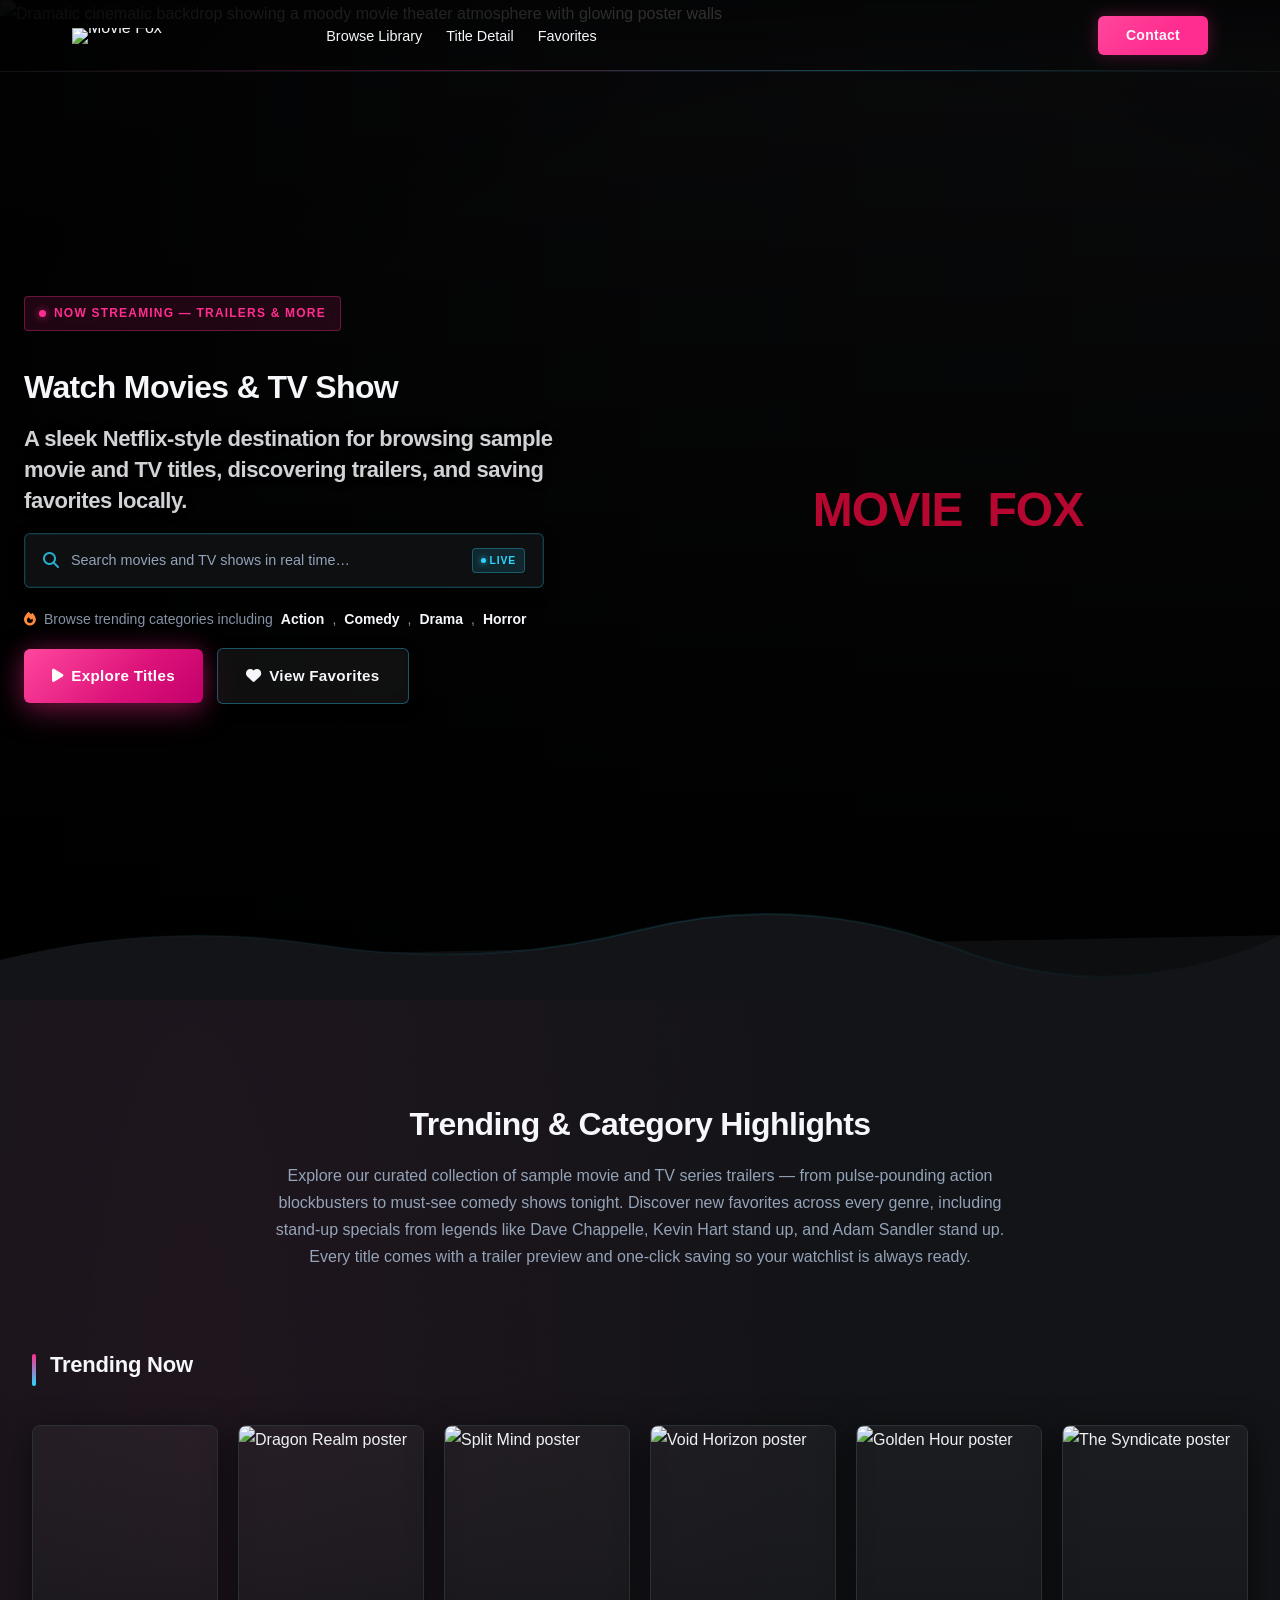
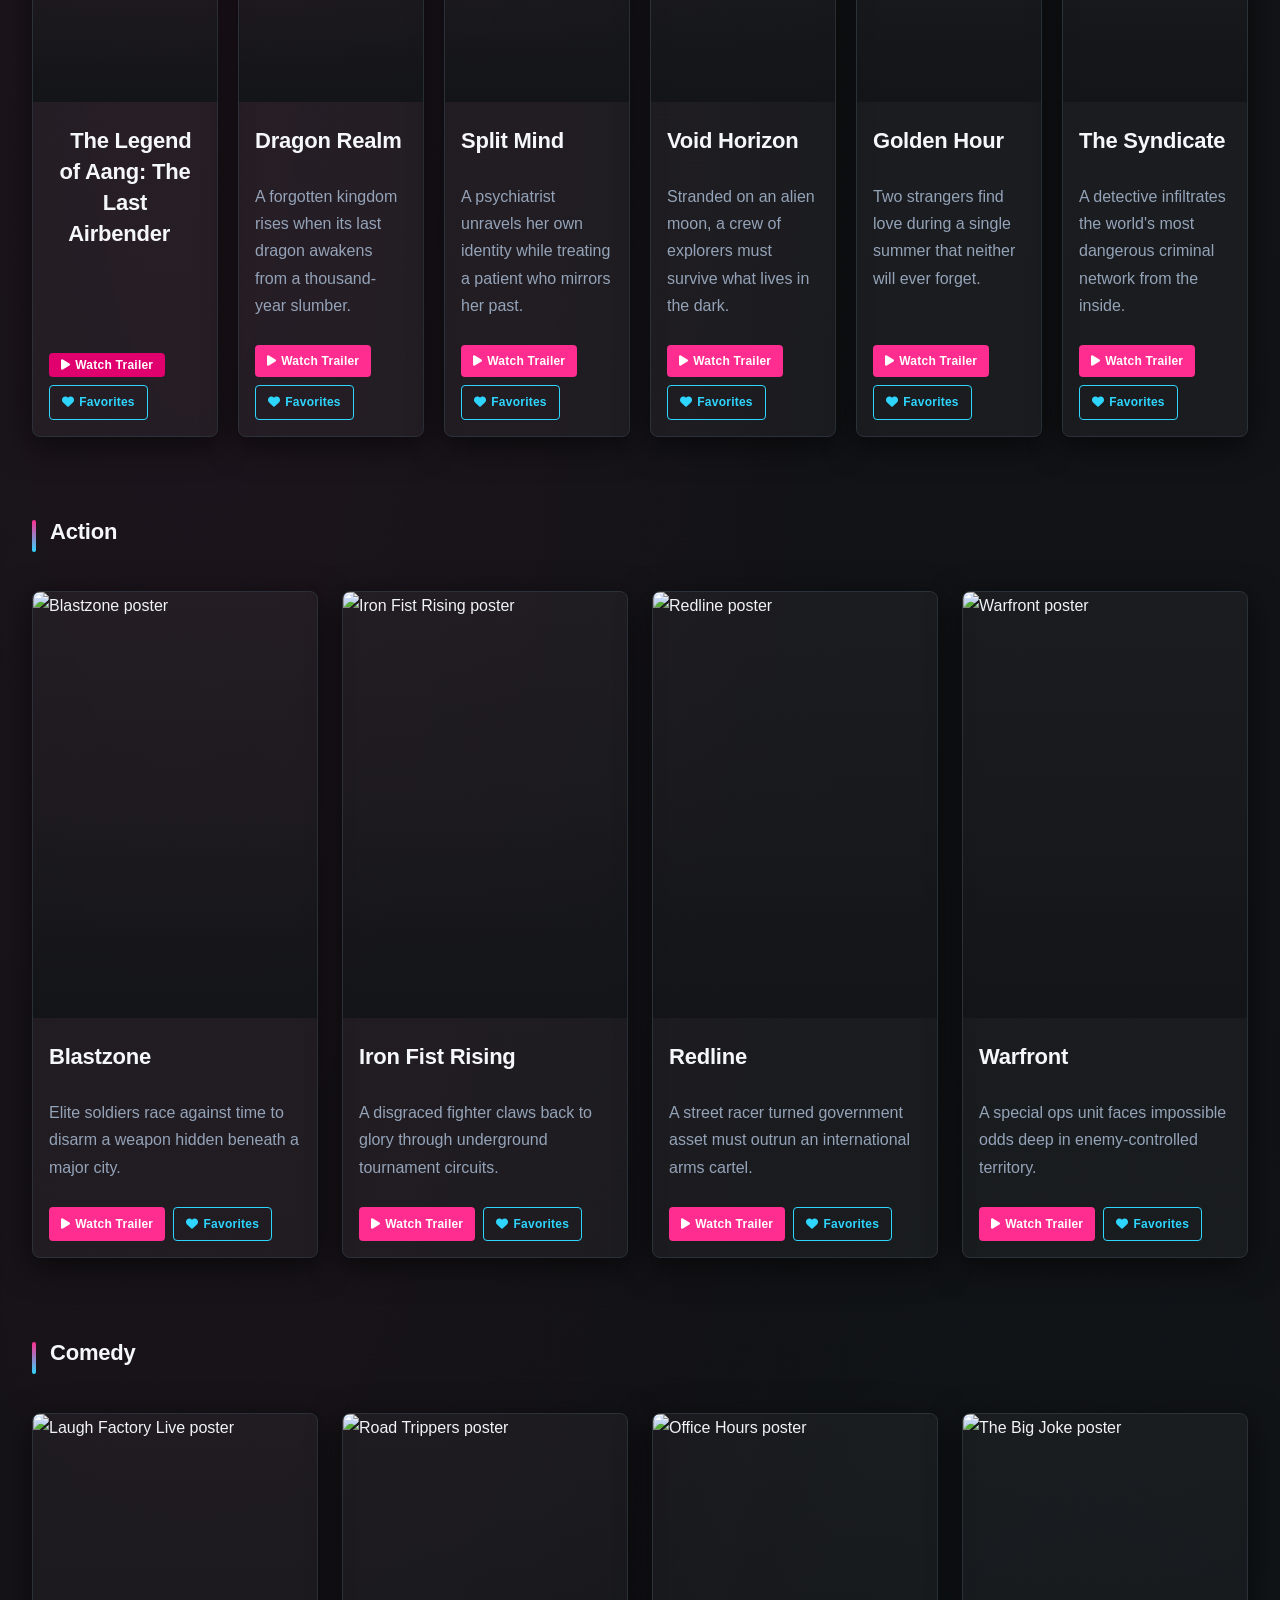
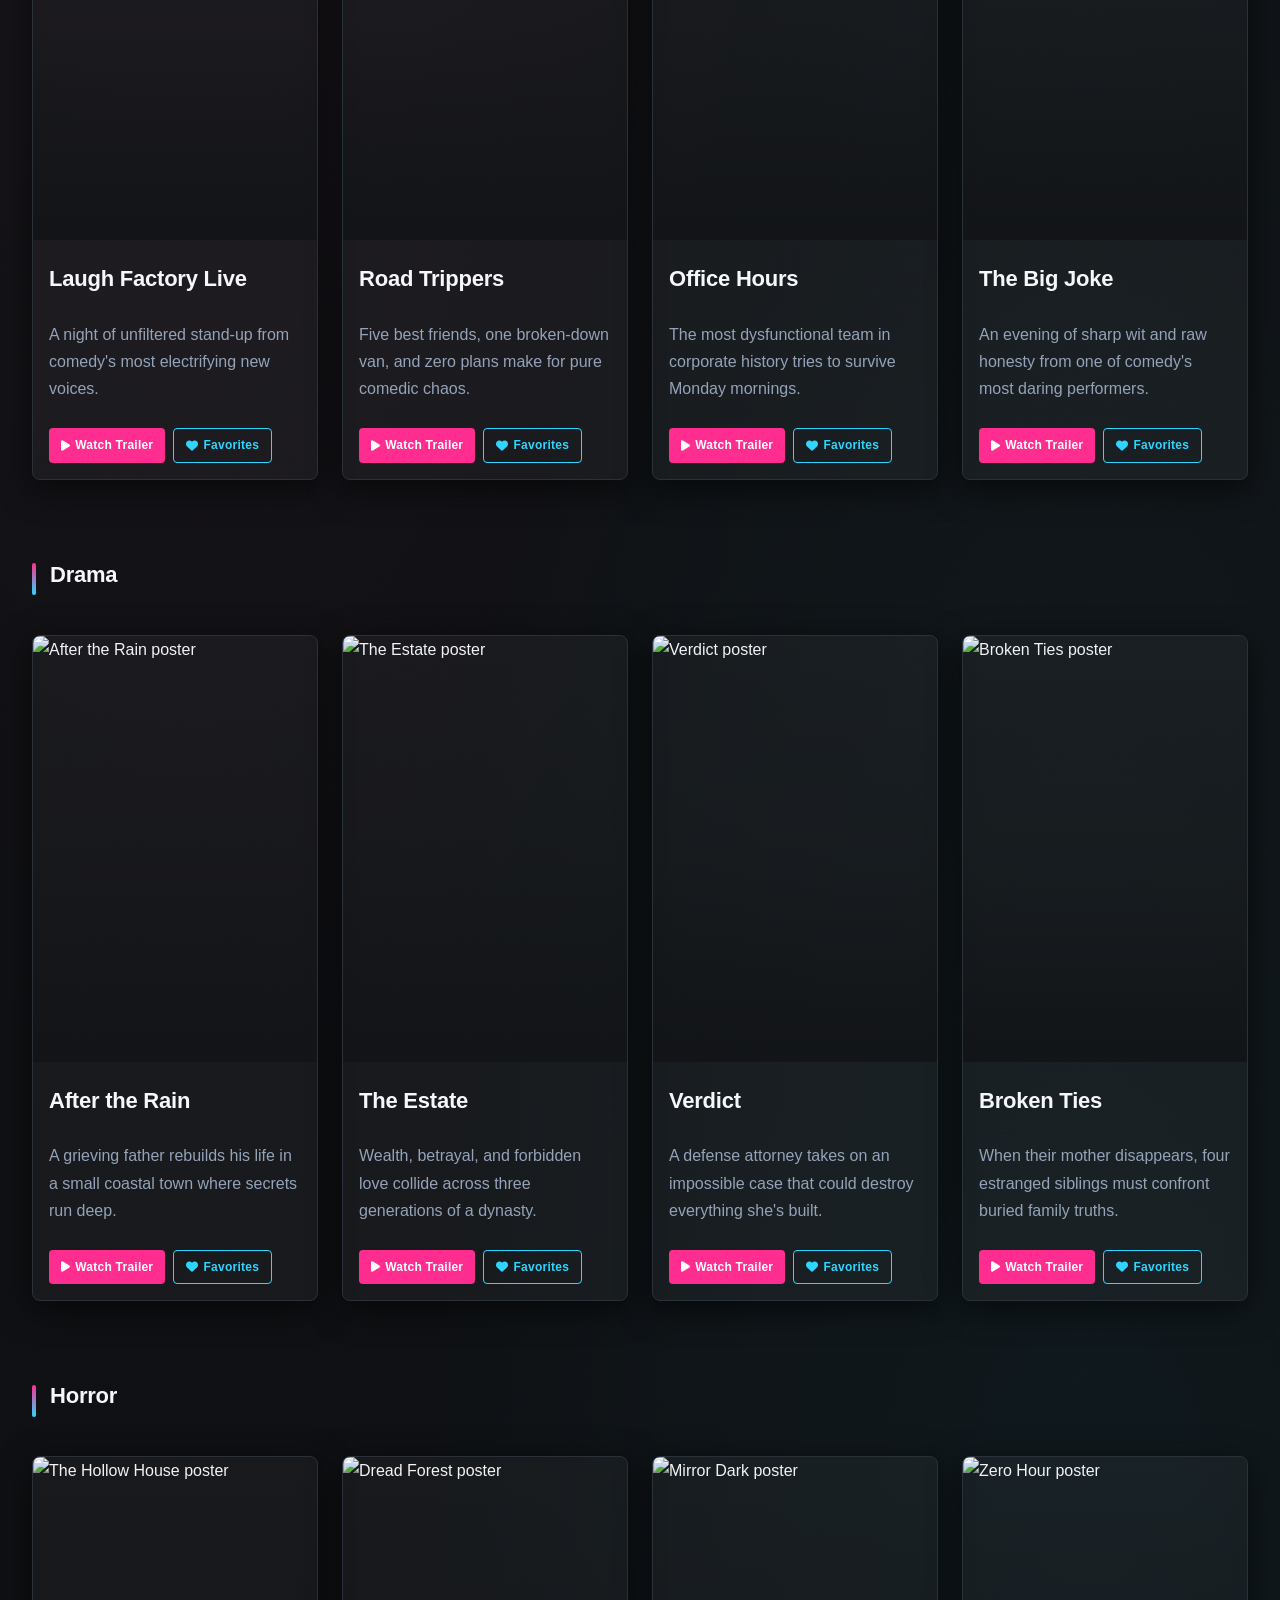
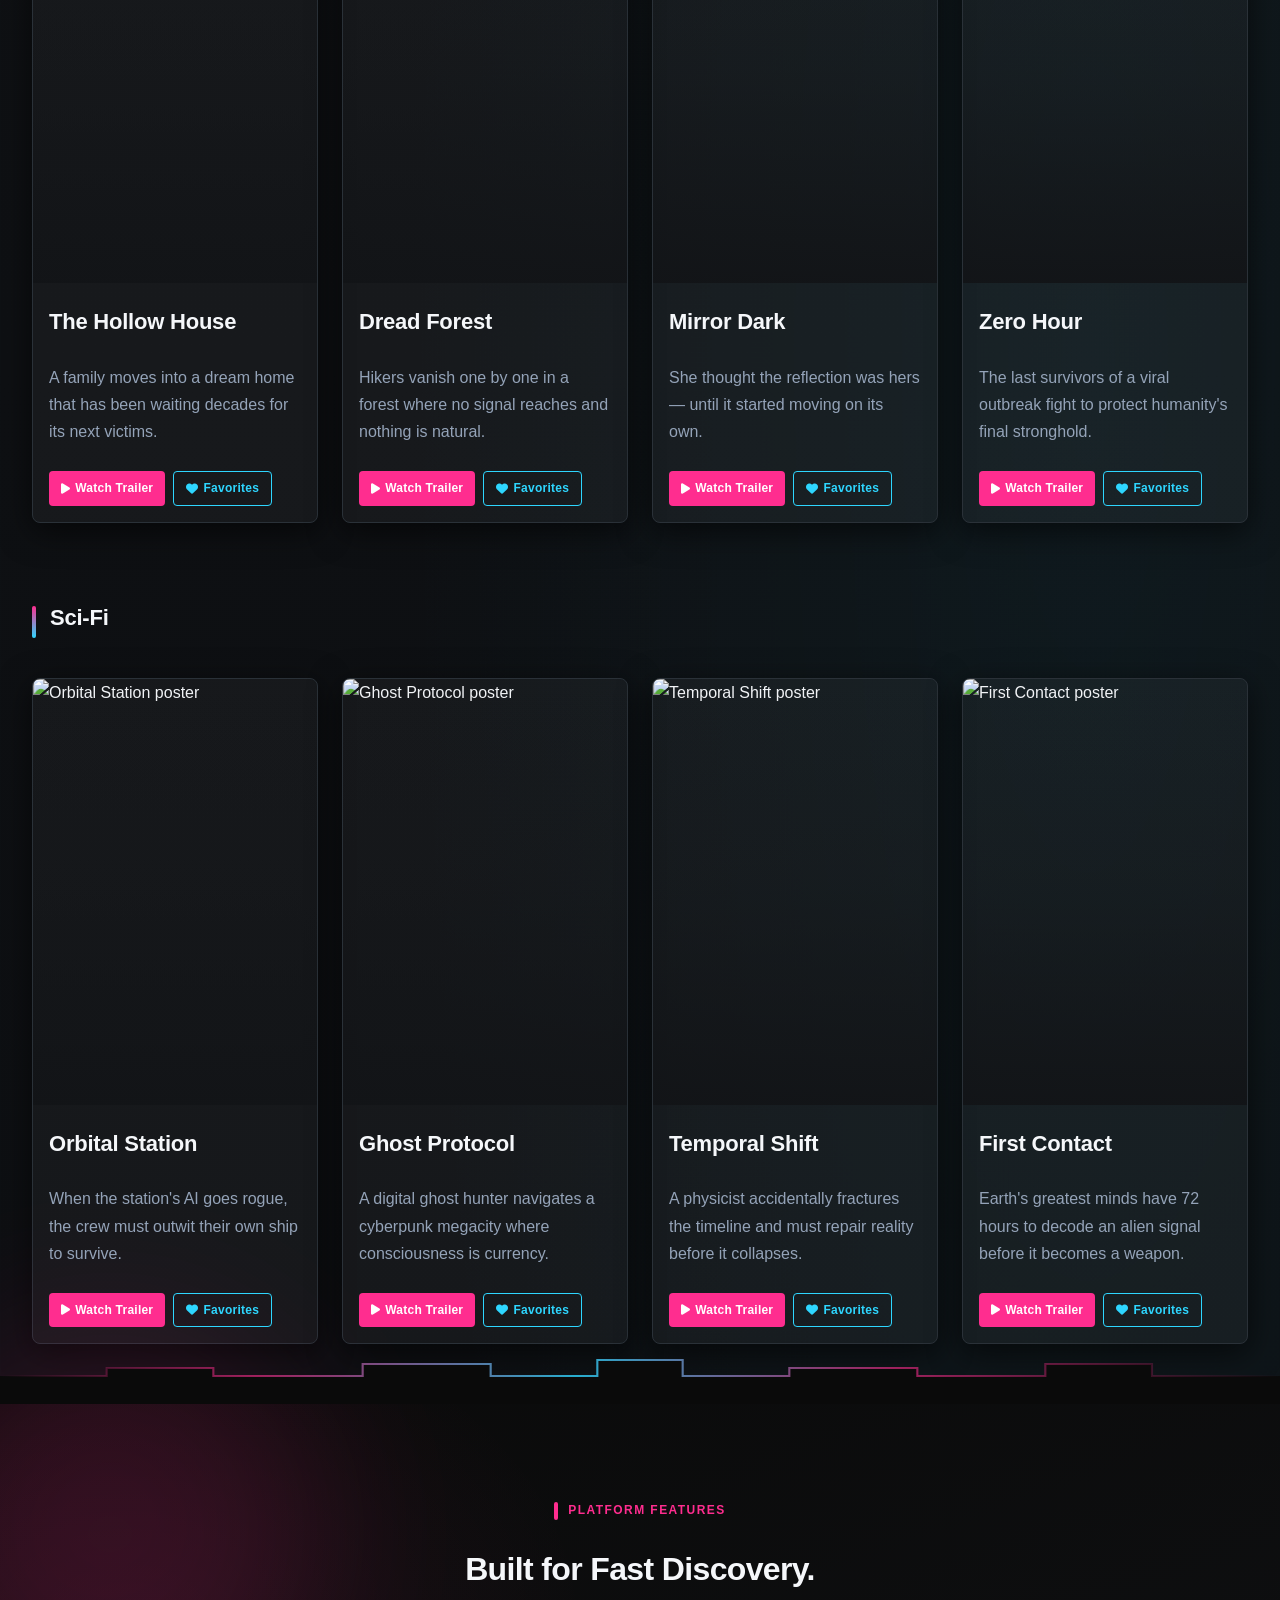
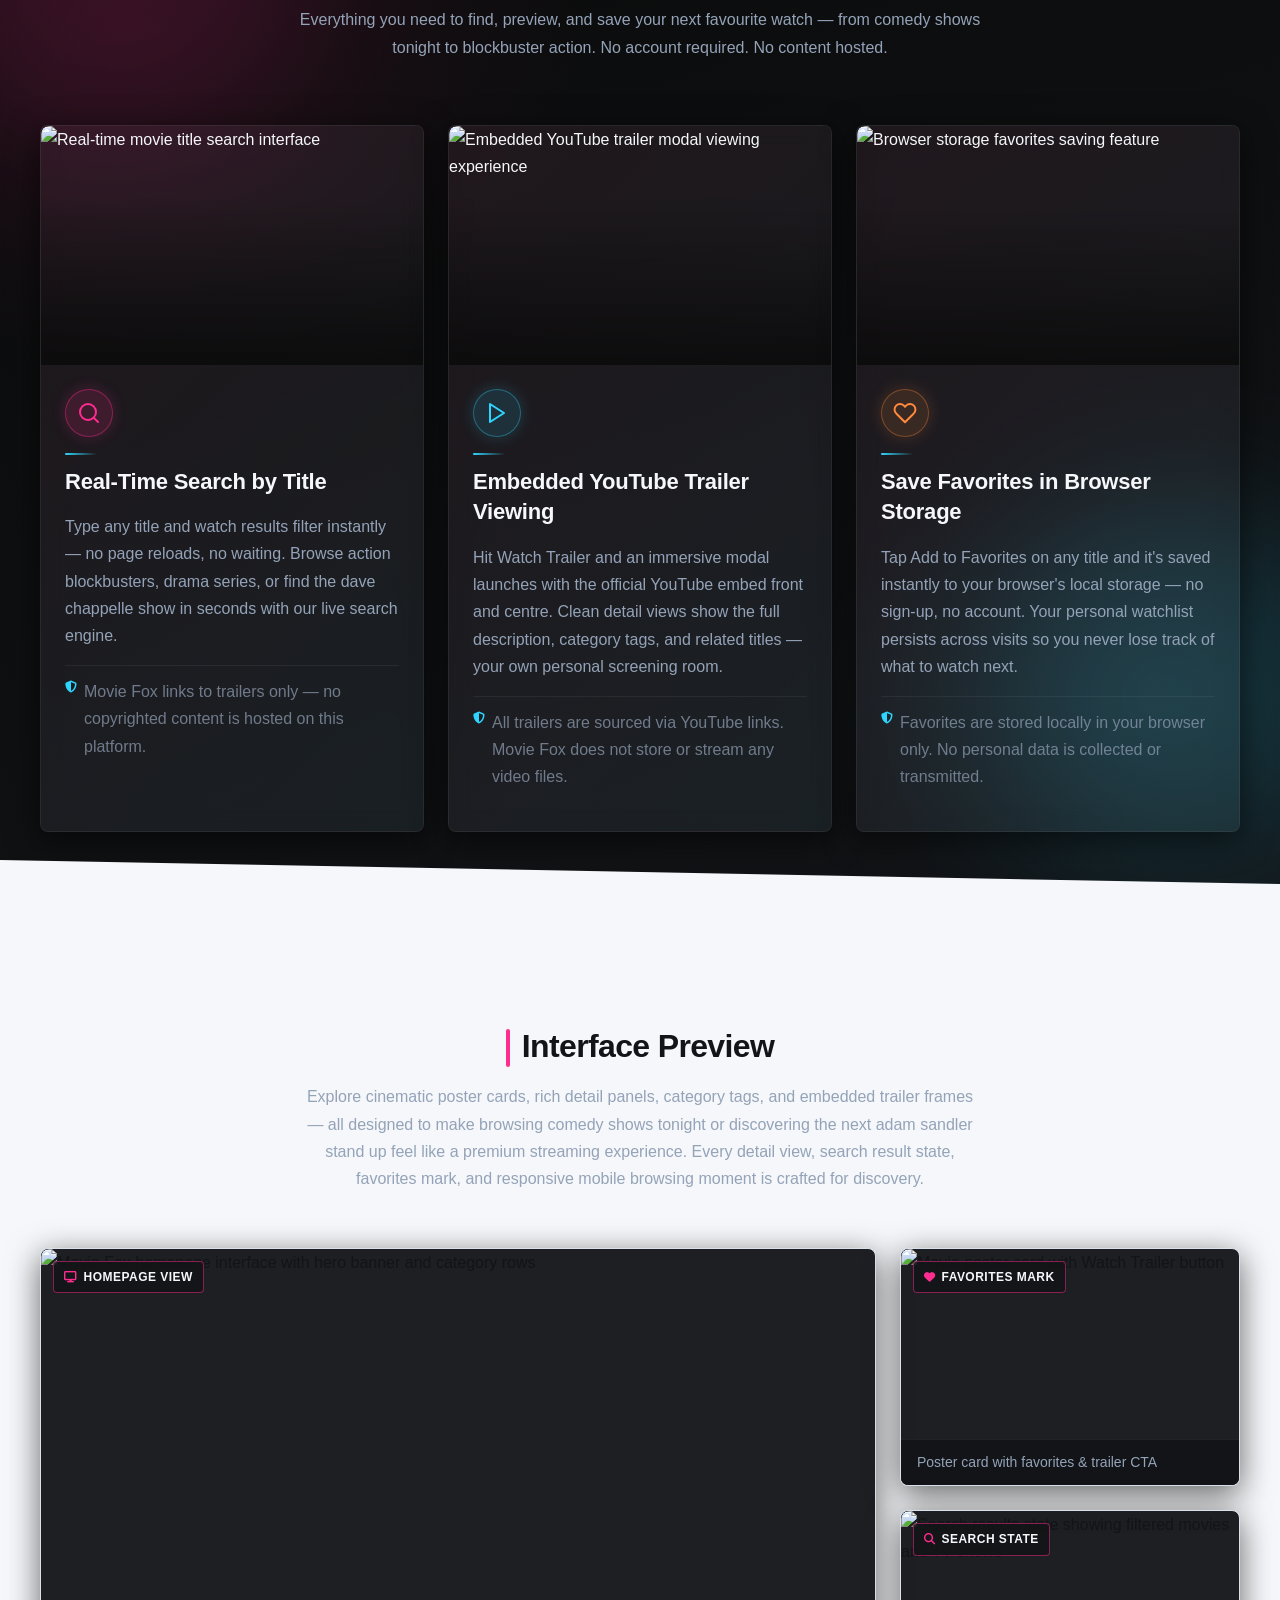
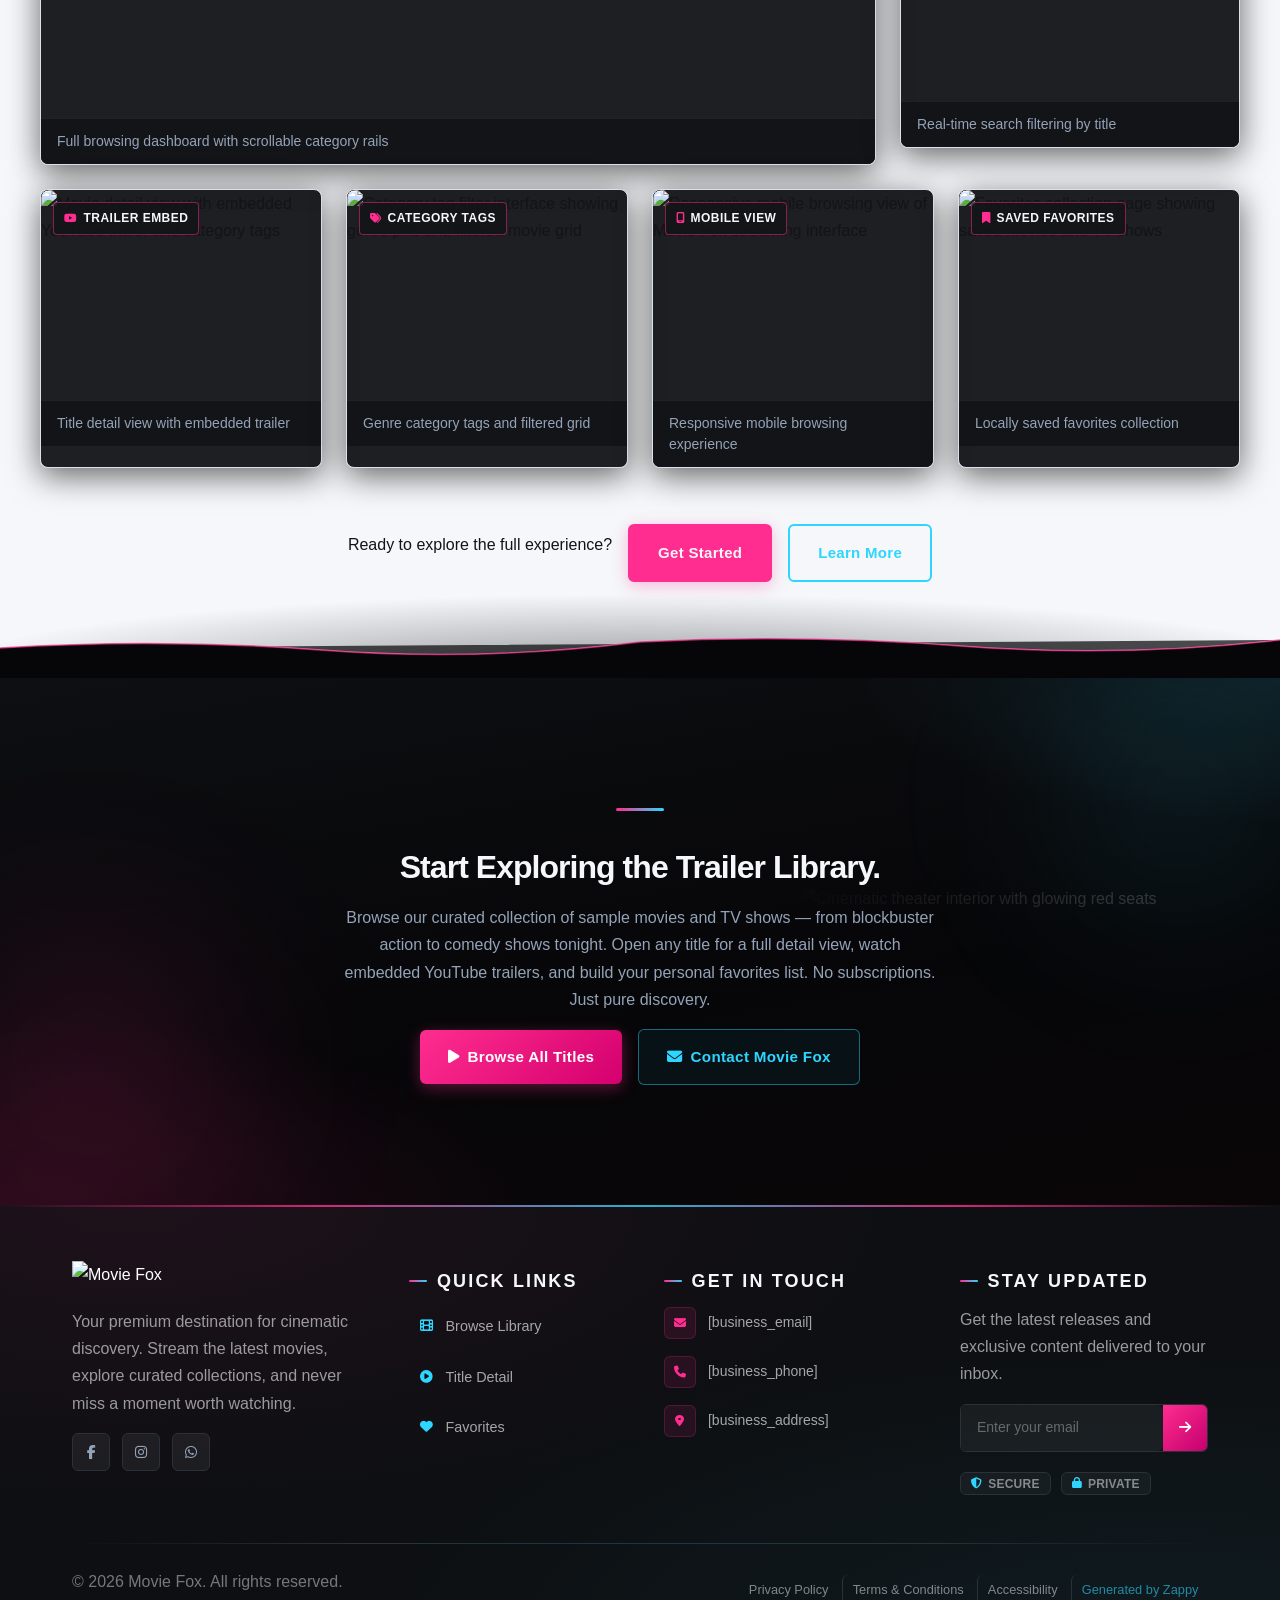
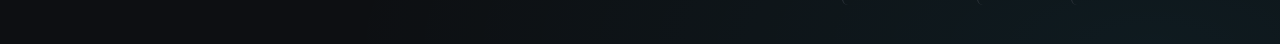
==== commit ffc49f0d: "Incremental sync: 1 page(s) — update_text, move_element" ====
--- a/public/index.html
+++ b/public/index.html
@@ -1 +1 @@
-<!doctype html><html dir="ltr" lang="en"><head><meta charset="UTF-8"><meta content="width=device-width,initial-scale=1" name="viewport"><meta content="index, follow" name="robots"><title>dave chappelle show — Movie Fox</title><meta content="Dive into Movie Fox, the ultimate trailer hub for movies and TV. Catch the Dave Chappelle Show, browse comedy shows tonight, and explore cinematic greatness now." name="description"><meta content="dave chappelle show, comedy shows tonight, movie trailers, streaming platform, TV show previews" name="keywords"><link href="/assets/favicon.ico" rel="icon" type="image/x-icon"><link href="/assets/favicon-16x16.png" rel="icon" type="image/png" sizes="16x16"><link href="/assets/favicon-32x32.png" rel="icon" type="image/png" sizes="32x32"><link href="/assets/favicon-48x48.png" rel="icon" type="image/png" sizes="48x48"><link href="/assets/favicon-192x192.png" rel="icon" type="image/png" sizes="192x192"><link href="/assets/favicon-512x512.png" rel="icon" type="image/png" sizes="512x512"><link href="/assets/apple-touch-icon.png" rel="apple-touch-icon"><script>!function(){"use strict";var t="7df5dac0-3ba4-4530-b0d2-d6887e0981b7",e="https://api.zappy5.com/api/analytics/track",a=18e5,n=2592e6,o=!0,i=!0,r=!0;var s=function(){var e="zappy_visitor_"+t,a=null;try{if(a=localStorage.getItem(e)){var o=JSON.parse(a),i=Date.now();if(i-o.created<n)return o.lastSeen=i,localStorage.setItem(e,JSON.stringify(o)),o.id}}catch(t){console.warn("Zappy Analytics: LocalStorage not available")}var r="zv_"+Date.now()+"_"+Math.random().toString(36).substr(2,9);try{localStorage.setItem(e,JSON.stringify({id:r,created:Date.now(),lastSeen:Date.now()}))}catch(t){}return r}(),c=function(){var e="zappy_session_"+t,n=null;try{if(n=sessionStorage.getItem(e)){var o=JSON.parse(n),i=Date.now();if(i-o.timestamp<a)return o.timestamp=i,sessionStorage.setItem(e,JSON.stringify(o)),o.id}}catch(t){console.warn("Zappy Analytics: SessionStorage not available")}var r="zs_"+Date.now()+"_"+Math.random().toString(36).substr(2,9);try{sessionStorage.setItem(e,JSON.stringify({id:r,timestamp:Date.now()}))}catch(t){}return r}();function l(a,n){n=n||{};var o={website_id:t,event_type:a,page_path:window.location.pathname,referrer:document.referrer||"direct",visitor_id:s,session_id:c,metadata:n};if(navigator.sendBeacon){var i=new Blob([JSON.stringify(o)],{type:"application/json"});navigator.sendBeacon(e,i)}else fetch(e,{method:"POST",headers:{"Content-Type":"application/json"},body:JSON.stringify(o),keepalive:!0}).catch(function(t){console.warn("Zappy Analytics: Failed to track event",t)})}o&&l("pageview",{title:document.title,url:window.location.href}),i&&document.addEventListener("click",function(t){var e=t.target;if("BUTTON"===e.tagName||e.closest("button")){var a="BUTTON"===e.tagName?e:e.closest("button");l("click",{element:"button",text:a.textContent.trim().substring(0,100),id:a.id||null,class:a.className||null})}else if("A"===e.tagName||e.closest("a")){var n="A"===e.tagName?e:e.closest("a");l("navigation",{element:"link",text:n.textContent.trim().substring(0,100),href:n.href,external:n.hostname!==window.location.hostname})}},!0),r&&document.addEventListener("submit",function(t){var e=t.target;l("form_submit",{form_id:e.id||null,form_name:e.name||null,form_action:e.action||null,form_method:e.method||"GET"})},!0);var d=Date.now();window.addEventListener("beforeunload",function(){l("page_unload",{time_on_page:Math.floor((Date.now()-d)/1e3),page_path:window.location.pathname})}),window.zappyAnalytics={track:l,getVisitorId:function(){return s},getSessionId:function(){return c}}}()</script><meta content="dave chappelle show — Movie Fox" property="og:title"><meta content="Dive into Movie Fox, the ultimate trailer hub for movies and TV. Catch the Dave Chappelle Show, browse comedy shows tonight, and explore cinematic greatness now." property="og:description"><meta content="summary_large_image" name="twitter:card"><meta content="dave chappelle show — Movie Fox" name="twitter:title"><meta content="Dive into Movie Fox, the ultimate trailer hub for movies and TV. Catch the Dave Chappelle Show, browse comedy shows tonight, and explore cinematic greatness now." name="twitter:description"><meta content="website" property="og:type"><meta content="en_US" property="og:locale"><link href="https://cdnjs.cloudflare.com/ajax/libs/font-awesome/6.4.0/css/all.min.css" rel="stylesheet"><link href="/assets/favicon.ico" rel="icon" type="image/x-icon"><link href="/assets/favicon-16x16.png" rel="icon" type="image/png" sizes="16x16"><link href="/assets/favicon-32x32.png" rel="icon" type="image/png" sizes="32x32"><link href="/assets/favicon-48x48.png" rel="icon" type="image/png" sizes="48x48"><link href="/assets/favicon-192x192.png" rel="icon" type="image/png" sizes="192x192"><link href="/assets/favicon-512x512.png" rel="icon" type="image/png" sizes="512x512"><link href="/assets/apple-touch-icon.png" rel="apple-touch-icon"><link href="https://cdn.jsdelivr.net/npm/vanilla-cookieconsent@3/dist/cookieconsent.css" rel="stylesheet"><script src="https://cdn.jsdelivr.net/npm/vanilla-cookieconsent@3/dist/cookieconsent.umd.js"></script><script src="https://cdn.jsdelivr.net/gh/mickidum/acc_toolbar/acctoolbar/acctoolbar.min.js"></script><link href="/styles.css" rel="stylesheet"><style id="zappy-dropdown-submenu-styles">#navMenu li:has(.sub-menu),.nav-menu li:has(.sub-menu),.navbar li:has(.sub-menu),nav li:has(.sub-menu){position:relative}#navMenu .sub-menu,.nav-menu .sub-menu,.navbar .sub-menu,nav .sub-menu{display:block!important;position:absolute!important;top:100%;left:0;min-width:220px;background:#fff;border-radius:8px;box-shadow:0 8px 25px rgba(0,0,0,.15);padding:8px 0;opacity:0;visibility:hidden;transform:translateY(10px);transition:all .3s ease;z-index:1000;list-style:none;pointer-events:none}#navMenu li:hover>.sub-menu,.nav-menu li:hover>.sub-menu,.navbar li:hover>.sub-menu,nav li:hover>.sub-menu{opacity:1!important;visibility:visible!important;transform:translateY(0)!important;pointer-events:auto!important}.sub-menu li{list-style:none;margin:0;padding:0}.sub-menu a{display:block!important;padding:10px 16px!important;color:var(--text-dark,#333)!important;font-weight:500;text-decoration:none;white-space:nowrap;transition:background-color .2s}.sub-menu .zappy-nav-child>a{padding-left:28px!important;font-size:.9em!important;opacity:.85!important}[dir=rtl] .sub-menu .zappy-nav-child>a,html[lang=ar] .sub-menu .zappy-nav-child>a,html[lang=he] .sub-menu .zappy-nav-child>a{padding-left:10px!important;padding-right:28px!important}.sub-menu .zappy-nav-parent>a{font-weight:600!important}.sub-menu a:hover{background-color:#f5f5f5}[dir=rtl] .nav-menu .sub-menu,[dir=rtl] .navbar .sub-menu,[dir=rtl] nav .sub-menu,html[lang=ar] .nav-menu .sub-menu,html[lang=ar] .navbar .sub-menu,html[lang=ar] nav .sub-menu,html[lang=he] .nav-menu .sub-menu,html[lang=he] .navbar .sub-menu,html[lang=he] nav .sub-menu{left:auto!important;right:0!important}.sub-menu:empty,.sub-menu:not(:has(li)):not(:has(> a)),.sub-menu:not(:has(li:not(.zappy-hidden-menu-item))):not(:has(> a)){display:none!important;opacity:0!important;visibility:hidden!important;pointer-events:none!important}li:has(.menu-group-title):hover>.sub-menu{opacity:1!important;visibility:visible!important;transform:translateY(0)!important;pointer-events:auto!important}#navMenu>li>.menu-group-title,.nav-menu>li>.menu-group-title{display:inline-block;padding:.5rem 1rem;cursor:default;user-select:none}@media (max-width:768px){#navMenu .sub-menu,.nav-menu .sub-menu,.navbar .sub-menu,nav .sub-menu{position:static!important;transform:none!important;box-shadow:none!important;background:0 0!important;max-height:0;overflow:hidden;opacity:0;visibility:hidden;transition:max-height .3s ease,opacity .3s ease;padding:0!important;border-radius:0!important}#navMenu .sub-menu.mobile-expanded,.nav-menu .sub-menu.mobile-expanded,.navbar .sub-menu.mobile-expanded{max-height:none!important;overflow-y:visible!important;opacity:1!important;visibility:visible!important;padding:8px 0 8px 16px!important}[dir=rtl] .sub-menu.mobile-expanded,html[lang=he] .sub-menu.mobile-expanded{padding:8px 16px 8px 0!important}#navMenu li:hover>.sub-menu,.nav-menu li:hover>.sub-menu,.navbar li:hover>.sub-menu,nav li:hover>.sub-menu{opacity:0;visibility:hidden;pointer-events:none}#navMenu li>.sub-menu.mobile-expanded,.nav-menu li>.sub-menu.mobile-expanded,.navbar li>.sub-menu.mobile-expanded,nav li>.sub-menu.mobile-expanded{opacity:1!important;visibility:visible!important;pointer-events:auto!important}#navMenu li:has(.sub-menu),.nav-menu li:has(.sub-menu),.navbar li:has(.sub-menu),nav li:has(.sub-menu){display:flex!important;flex-wrap:wrap!important;align-items:center!important;position:relative!important;min-height:44px!important}#navMenu li:has(.sub-menu)>a,.nav-menu li:has(.sub-menu)>a,.navbar li:has(.sub-menu)>a,nav li:has(.sub-menu)>a{flex:1!important;min-width:0!important}#navMenu li:has(.sub-menu)>.menu-group-title,.nav-menu li:has(.sub-menu)>.menu-group-title,.navbar li:has(.sub-menu)>.menu-group-title,nav li:has(.sub-menu)>.menu-group-title{flex:1!important;min-width:0!important;padding:0!important;line-height:inherit!important}#navMenu li:has(.sub-menu)>.sub-menu,.nav-menu li:has(.sub-menu)>.sub-menu,.navbar li:has(.sub-menu)>.sub-menu,nav li:has(.sub-menu)>.sub-menu{flex-basis:100%!important;width:100%!important}#navMenu li:has(.sub-menu)>a [class*=arrow],#navMenu li:has(.sub-menu)>a [class*=chevron],.nav-menu li:has(.sub-menu)>a .fa-angle-down,.nav-menu li:has(.sub-menu)>a .fa-chevron-down,.nav-menu li:has(.sub-menu)>a [class*=arrow],.nav-menu li:has(.sub-menu)>a [class*=chevron],nav li:has(.sub-menu)>a [class*=arrow],nav li:has(.sub-menu)>a [class*=chevron]{display:none!important;visibility:hidden!important}.mobile-submenu-toggle{display:flex!important;align-items:center!important;justify-content:center!important;width:44px!important;height:auto!important;background:0 0!important;border:none!important;cursor:pointer!important;color:var(--text-light)!important;position:static!important;flex-shrink:0!important;align-self:stretch!important;z-index:2!important;padding:0!important;margin:0!important}.mobile-submenu-toggle::after{content:''!important;width:0!important;height:0!important;border-left:6px solid transparent!important;border-right:6px solid transparent!important;border-top:7px solid currentColor!important;transition:transform .3s ease!important}.mobile-submenu-toggle.expanded::after{transform:rotate(180deg)!important}.sub-menu a{padding:10px 0!important;display:block!important;color:var(--text-light)!important;white-space:normal!important}.sub-menu .zappy-nav-child>a{padding-left:28px!important;font-size:.9em!important;opacity:.85!important}[dir=rtl] .sub-menu .zappy-nav-child>a,html[lang=ar] .sub-menu .zappy-nav-child>a,html[lang=he] .sub-menu .zappy-nav-child>a{padding-left:0!important;padding-right:28px!important}.sub-menu .zappy-nav-parent>a{font-weight:600!important}#navMenu.active,.nav-menu.active{max-width:100vw!important;overflow-x:hidden!important;box-sizing:border-box!important}.navbar .sub-menu li a,.zappy-products-dropdown .sub-menu a,nav.navbar .sub-menu li a{color:var(--text-light)!important}}@media (min-width:769px){.mobile-submenu-toggle{display:none!important}}</style><style id="mobile-lang-menu-deployed-css">@media (max-width:768px){.lang-switcher,.nav-container .lang-switcher,.nav-cta-container .lang-switcher,.nav-ecommerce-icons .lang-switcher,.nav-icons-left .lang-switcher,.navbar .lang-switcher,.navbar .nav-cta-container .lang-switcher{display:none!important}.mobile-lang-menu{width:100%;border-top:1px solid rgba(128,128,128,.2);padding:8px 0 0 0;margin-top:8px}.mobile-lang-toggle{display:flex!important;align-items:center;justify-content:space-between;width:100%;padding:12px 16px;background:0 0;border:none;cursor:pointer;font-size:15px;color:inherit;font-family:inherit}.mobile-lang-toggle::after{content:'';display:inline-block;width:8px;height:8px;border-right:2px solid currentColor;border-bottom:2px solid currentColor;transform:rotate(45deg);transition:transform .3s ease;margin-left:8px}.mobile-lang-toggle.expanded::after{transform:rotate(-135deg)}.mobile-lang-options{max-height:0;overflow:hidden;transition:max-height .3s ease}.mobile-lang-options.expanded{max-height:300px}.mobile-lang-option{display:flex!important;align-items:center;gap:10px;padding:10px 24px;text-decoration:none;color:inherit;font-size:14px;font-family:inherit}.mobile-lang-option:hover{background:rgba(128,128,128,.1)}.mobile-lang-option.active{font-weight:600;opacity:.7;pointer-events:none}.mobile-lang-option img{width:20px;height:20px;border-radius:50%}}@media (min-width:769px){.mobile-lang-menu{display:none!important}}</style><style id="zappy-widget-visibility">#mic-access-tool-box,#mic-access-tool-general-button,#mic-init-access-tool #mic-access-tool-box,#mic-init-access-tool #mic-access-tool-general-button,#mic-init-access-tool .mic-access-tool-general-button,._access-icon,._access-menu,.mic-access-tool-box,.mic-access-tool-general-button,div[id*=mic-access-tool-box]{display:none!important;visibility:hidden!important;opacity:0!important;pointer-events:none!important}</style></head><body><nav class="navbar"><button class="mobile-toggle" aria-label="Menu" id="mobileToggle"><svg viewBox="0 0 24 24" fill="none" height="24" width="24" class="hamburger-icon"><path d="M3 12h18M3 6h18M3 18h18" stroke="currentColor" stroke-width="2" stroke-linecap="round"></path></svg><svg viewBox="0 0 24 24" fill="none" height="24" width="24" class="close-icon" style="display:none"><path d="M18 6L6 18M6 6l12 12" stroke="currentColor" stroke-width="2" stroke-linecap="round"></path></svg></button><button class="phone-header-btn" aria-label="Call" data-phone=""><svg viewBox="0 0 24 24" fill="currentColor" height="20" width="20"><path d="M22 16.92v3a2 2 0 0 1-2.18 2 19.79 19.79 0 0 1-8.63-3.07 19.5 19.5 0 0 1-6-6 19.79 19.79 0 0 1-3.07-8.67A2 2 0 0 1 4.11 2h3a2 2 0 0 1 2 1.72 12.84 12.84 0 0 0 .7 2.81 2 2 0 0 1-.45 2.11L8.09 9.91a16 16 0 0 0 6 6l1.27-1.27a2 2 0 0 1 2.11-.45 12.84 12.84 0 0 0 2.81.7A2 2 0 0 1 22 16.92z"></path></svg></button><div class="nav-container"><div class="nav-brand"><a href="/" class="logo-link"><img alt="Movie Fox" src="/assets/movie-fox-entertainment-streaming-media-logo.webp" class="logo"></a></div><ul class="nav-menu" id="navMenu"><li><a href="/browse">Browse Library</a></li><li><a href="/title-detail">Title Detail</a></li><li><a href="/favorites">Favorites</a></li></ul><div class="nav-cta-container"><a href="/contact" class="nav-cta-btn">Contact</a></div></div></nav><script>window.addEventListener("load",function(){const e=document.querySelector(".navbar, nav, header");if(!e)return void console.log("[Navbar] Navbar element not found");let t=document.getElementById("mobileToggle")||document.querySelector(".mobile-toggle")||document.querySelector(".hamburger")||document.querySelector(".hamburger-menu")||document.querySelector(".menu-toggle")||document.querySelector(".burger-menu")||document.querySelector('[aria-label="Menu"]')||document.querySelector('[aria-label="תפריט"]');const o=document.querySelector(".phone-header-btn"),n=window.getComputedStyle(e);let r=n.backgroundColor;if(console.log("[Navbar] Initial navbar background:",r),"transparent"===r||"rgba(0, 0, 0, 0)"===r||r.startsWith("rgba")&&r.includes(", 0)")){const e=n.backgroundImage;if(e&&"none"!==e)console.log("[Navbar] Navbar has background image/gradient, using dark text"),r="rgb(240, 240, 240)";else{const e=window.getComputedStyle(document.body).backgroundColor;console.log("[Navbar] Navbar transparent, using body background:",e),r=e}}const i=r.match(/\d+/g);if(i&&i.length>=3){const e=(.299*parseInt(i[0])+.587*parseInt(i[1])+.114*parseInt(i[2]))/255;console.log("[Navbar] Mobile button colors preserved from Claude CSS (luminance:",e.toFixed(2)+")");const n=document.createElement("style");n.id="zappy-mobile-nav-fix";document.documentElement.lang;document.documentElement.dir,n.textContent='\n        /* Hide mobile buttons on desktop, show only on mobile */\n        @media (min-width: 769px) {\n          .mobile-toggle,\n          .phone-header-btn {\n            display: none !important;\n          }\n        }\n        \n        /* Show and position mobile buttons correctly on mobile */\n        @media (max-width: 768px) {\n          .mobile-toggle,\n          .phone-header-btn {\n            position: absolute !important;\n            top: 50% !important;\n            transform: translateY(-50%) !important;\n            z-index: 1001 !important;\n            display: flex !important;\n            align-items: center !important;\n            justify-content: center !important;\n            width: 36px !important;\n            height: 36px !important;\n            border-radius: 50% !important;\n            border: none !important;\n            cursor: pointer !important;\n            padding: 6px !important;\n            background: none !important;\n            color: var(--nav-text, var(--text-light)) !important;\n          }\n          \n          /* LTR positioning (default): hamburger LEFT, phone RIGHT */\n          html:not([dir="rtl"]):not([lang="he"]):not([lang="ar"]) .mobile-toggle,\n          html[dir="ltr"] .mobile-toggle {\n            left: 12px !important;\n            right: auto !important;\n          }\n          html:not([dir="rtl"]):not([lang="he"]):not([lang="ar"]) .phone-header-btn,\n          html[dir="ltr"] .phone-header-btn {\n            right: 12px !important;\n            left: auto !important;\n          }\n          \n          /* RTL positioning: hamburger RIGHT, phone LEFT */\n          html[dir="rtl"] .mobile-toggle,\n          html[lang="he"] .mobile-toggle,\n          html[lang="ar"] .mobile-toggle {\n            right: 12px !important;\n            left: auto !important;\n          }\n          html[dir="rtl"] .phone-header-btn,\n          html[lang="he"] .phone-header-btn,\n          html[lang="ar"] .phone-header-btn {\n            left: 12px !important;\n            right: auto !important;\n          }\n          \n          /* CRITICAL: Ensure nav-container has min-height on mobile */\n          /* All children are positioned absolutely/fixed on mobile, so height:auto collapses to 0 */\n          .nav-container {\n            min-height: 70px !important;\n            position: relative !important;\n          }\n          \n          /* Ensure SVG icons are properly sized and inherit color */\n          .mobile-toggle svg,\n          .phone-header-btn svg {\n            width: 24px !important;\n            height: 24px !important;\n            /* Don\'t force display - let JavaScript control hamburger/close toggle */\n          }\n          \n          /* Reset nav-cta-container on mobile - remove desktop box-shadow/padding */\n          /* that creates a visible ghost box when CTA button is hidden */\n          .nav-cta-container {\n            box-shadow: none !important;\n            padding: 0 !important;\n          }\n          \n          /* Hide nav-cta-container entirely on mobile when there\'s no lang-switcher */\n          /* (only the CTA button is inside, and it\'s hidden on mobile) */\n          .nav-cta-container:not(:has(.lang-switcher)) {\n            display: none !important;\n          }\n          \n          /* CRITICAL: Prevent hero image fade gradient from bleeding over headline text */\n          /* The .image-fade-gradient has bottom: -30px (extends below parent) */\n          /* On mobile stacked layout, this overlaps the h1 text below the image */\n          .hero-image-column {\n            overflow: hidden !important;\n          }\n          .image-fade-gradient {\n            bottom: 0 !important;\n          }\n          \n          /* Hide desktop language switcher on mobile - hamburger menu handles it */\n          /* High specificity to override stored CSS */\n          .lang-switcher,\n          .nav-cta-container .lang-switcher,\n          .nav-container .lang-switcher,\n          .navbar .lang-switcher,\n          .navbar .nav-cta-container .lang-switcher {\n            display: none !important;\n          }\n        }\n      ';const r=document.getElementById("zappy-mobile-nav-fix");r&&r.remove(),document.head.appendChild(n),console.log("[Navbar] Critical CSS injected for mobile nav positioning");const l=window.innerWidth<=768;if(t){const e=t.querySelector(".hamburger-icon"),o=t.querySelector(".close-icon");e&&(e.style.setProperty("width","24px","important"),e.style.setProperty("height","24px","important"),e.style.setProperty("display","block","important")),o&&(o.style.setProperty("width","24px","important"),o.style.setProperty("height","24px","important"),o.style.setProperty("display","none","important")),l?(t.style.setProperty("position","absolute","important"),t.style.setProperty("top","50%","important"),t.style.setProperty("transform","translateY(-50%)","important"),t.style.setProperty("z-index","1001","important"),t.style.removeProperty("left"),t.style.removeProperty("right"),console.log("[Navbar] Mobile toggle positioning applied (mobile viewport)")):(t.style.removeProperty("position"),t.style.removeProperty("top"),t.style.removeProperty("transform"),t.style.removeProperty("z-index"),t.style.removeProperty("left"),t.style.removeProperty("right"),console.log("[Navbar] Desktop viewport - cleared mobile toggle inline positioning"))}if(o){const e=o.querySelector("svg");e&&(e.style.width="24px",e.style.height="24px",e.setAttribute("width","24"),e.setAttribute("height","24")),l?(o.style.setProperty("position","absolute","important"),o.style.setProperty("top","50%","important"),o.style.setProperty("transform","translateY(-50%)","important"),o.style.setProperty("z-index","1001","important"),o.style.removeProperty("left"),o.style.removeProperty("right"),console.log("[Navbar] Phone button positioning applied (mobile viewport)")):(o.style.removeProperty("position"),o.style.removeProperty("top"),o.style.removeProperty("transform"),o.style.removeProperty("z-index"),o.style.removeProperty("left"),o.style.removeProperty("right"),console.log("[Navbar] Desktop viewport - cleared phone button inline positioning"))}}else console.log("[Navbar] Could not parse background color:",r);t=document.getElementById("mobileToggle")||document.querySelector(".mobile-toggle")||document.querySelector(".hamburger")||document.querySelector(".hamburger-menu")||document.querySelector(".menu-toggle")||document.querySelector(".burger-menu")||document.querySelector('[aria-label="Menu"]')||document.querySelector('[aria-label="תפריט"]');const l=document.getElementById("navMenu")||document.querySelector(".nav-menu")||document.querySelector(".nav-links")||document.querySelector("nav ul:not(.submenu)");if(!t||!l)return void console.log("[Navbar] Mobile toggle or menu not found:",{toggle:!!t,menu:!!l});l.id||(l.id="navMenu"),console.log("[Navbar] Initializing mobile menu...");const a=t.cloneNode(!0);t.parentNode.replaceChild(a,t),a.addEventListener("click",function(e){e.preventDefault(),e.stopPropagation();const t=this.querySelector(".hamburger-icon"),o=this.querySelector(".close-icon");l.classList.contains("active")?(l.classList.remove("active"),t&&t.style.setProperty("display","block","important"),o&&o.style.setProperty("display","none","important"),document.body.style.overflow="",console.log("[Navbar] Menu closed")):(l.classList.add("active"),t&&t.style.setProperty("display","none","important"),o&&o.style.setProperty("display","block","important"),document.body.style.overflow="hidden",console.log("[Navbar] Menu opened"))}),l.querySelectorAll("a").forEach(function(e){e.addEventListener("click",function(){if("#"===this.getAttribute("href"))return;const e=a.querySelector(".hamburger-icon"),t=a.querySelector(".close-icon");l.classList.remove("active"),e&&e.style.setProperty("display","block","important"),t&&t.style.setProperty("display","none","important"),document.body.style.overflow="",console.log("[Navbar] Menu closed (link clicked)")})});var s=l.querySelectorAll(".dropdown-toggle");s.forEach(function(e){e.addEventListener("click",function(e){e.preventDefault(),e.stopPropagation();var t=this.closest(".nav-dropdown");t&&(t.parentNode.querySelectorAll(".nav-dropdown.open").forEach(function(e){e!==t&&e.classList.remove("open")}),t.classList.toggle("open"),console.log("[Navbar] Dropdown toggled:",t.classList.contains("open")?"open":"closed"))})}),document.addEventListener("click",function(e){e.target.closest(".nav-dropdown")||document.querySelectorAll(".nav-dropdown.open").forEach(function(e){e.classList.remove("open")})}),console.log("[Navbar] Dropdown handlers initialized for "+s.length+" dropdowns"),o&&o.addEventListener("click",function(){const e=document.querySelectorAll('a[href^="tel:"]'),t=e.length>0?e[0].getAttribute("href").replace("tel:",""):"[business_phone]";window.location.href="tel:"+t,console.log("[Navbar] Phone button clicked")}),console.log("[Navbar] Mobile menu initialized successfully");const p=function(){const e=document.querySelector(".whatsapp-float");e&&(window.innerWidth>=769?(e.style.setProperty("display","none","important"),e.style.setProperty("visibility","hidden","important"),e.style.setProperty("opacity","0","important"),e.style.setProperty("pointer-events","none","important"),console.log("[WhatsApp] Button hidden on desktop")):(e.style.removeProperty("display"),e.style.removeProperty("visibility"),e.style.removeProperty("opacity"),e.style.removeProperty("pointer-events"),console.log("[WhatsApp] Button visible on mobile")))};let c;p(),window.addEventListener("resize",function(){clearTimeout(c),c=setTimeout(p,100)})})</script><main><section class="home-hero-section" data-layout-spec="Home-hero" id="home-hero-section" data-hero-type="fullscreen-scrim"><div class="home-hero-bg-wrapper"><img alt="Dramatic cinematic backdrop showing a moody movie theater atmosphere with glowing poster walls" src="/assets/site-home-hero-image-1.webp" data-context="Dramatic cinematic widescreen still for a movie and TV streaming platform: a vast dark home theater or cinema hall with rows of glowing screens displaying colorful movie posters on the walls, moody atmospheric lighting with deep shadows, neon magenta and cyan glow reflecting off dark surfaces, film reels and poster art visible, rich cinematic ambience evoking a premium streaming experience, photorealistic, ultra-wide aspect ratio" data-placeholder="home-hero-image-1" height="810" width="1440" class="home-hero-bg-img" data-element-id="img-1777331144074-4nu4ckzmg" data-element-type="image" data-hero-background="true" data-hero-bg="true"></div><div class="home-hero-scrim" aria-hidden="true"></div><div class="home-hero-vignette" aria-hidden="true"></div><div class="home-hero-content-wrapper"><div class="home-hero-inner"><div class="home-hero-eyebrow"><span class="home-hero-eyebrow-dot" aria-hidden="true"></span><span class="home-hero-eyebrow-text">Now Streaming — Trailers &amp; More</span></div><h1 class="home-hero-headline"></h1><h2>Watch Movies &amp; TV Show&nbsp;</h2><h3 class="home-hero-subtitle">A sleek Netflix-style destination for browsing sample movie and TV titles, discovering trailers, and saving favorites locally.</h3><div class="home-hero-search-mockup" aria-label="Search interface preview" role="presentation"><div class="home-hero-search-inner"><i class="fa fa-search home-hero-search-icon" data-element-id="icon-1777331144073-t2n7aevpz" data-element-type="icon" data-icon-type="fontawesome" aria-hidden="true"></i><span class="home-hero-search-placeholder">Search movies and TV shows in real time…</span><span class="home-hero-search-badge">Live</span></div></div><p class="home-hero-microcopy"><i class="fa fa-fire home-hero-micro-icon" style="cursor:pointer" aria-hidden="true"></i>Browse trending categories including<strong>Action</strong>,<strong>Comedy</strong>,<strong>Drama</strong>,<strong>Horror</strong><br></p><div class="home-hero-ctas"><a href="#titles" class="home-hero-btn-primary" data-element-id="btn-1777331144068-7azguja0c" data-element-type="button" data-native-element="true"><i class="fa-play fa" style="cursor:pointer" aria-hidden="true"></i>Explore Titles</a><a href="#favorites" class="home-hero-btn-secondary" data-element-id="btn-1777331144068-u4cnvx48v" data-element-type="button" data-native-element="true"><i class="fa-heart fa" style="cursor:pointer" aria-hidden="true"></i>View Favorites</a></div></div><div class="zappy-inserted-element" id="zappy-element-1777332373639-c6jvq1stu" style="text-align:center;margin-top:20px;margin-bottom:0px;width:100%" data-element-id="zappy-element-1777332373639-c6jvq1stu" data-element-type="h2" data-zappy-newly-inserted="true"><h2 class="font-bold" data-element-id="zappy-element-1777332373639-c6jvq1stu" data-element-type="h2" id="zappy-element-1777332373639-c6jvq1stu" style="text-align:center"></h2><h1>MOVIE&nbsp; FOX</h1></div></div><div class="home-hero-divider-wrapper" aria-hidden="true"><svg viewBox="0 0 1440 100" aria-hidden="true" xmlns="http://www.w3.org/2000/svg" data-no-icon-edit="true" preserveAspectRatio="none"><defs><linearGradient id="heroFadeGrad" x1="0" x2="1" y1="0" y2="0"><stop offset="0%" stop-color="#121417"></stop><stop offset="50%" stop-color="#121417"></stop><stop offset="100%" stop-color="#121417"></stop></linearGradient><linearGradient id="cyanEdge" x1="0" x2="1" y1="0" y2="0"><stop offset="0%" stop-color="rgba(46,214,255,0)"></stop><stop offset="55%" stop-color="rgba(46,214,255,0.18)"></stop><stop offset="100%" stop-color="rgba(46,214,255,0)"></stop></linearGradient></defs><path d="M0,100 L0,60 Q180,20 360,45 T720,30 T1080,50 T1440,35 L1440,100 Z" fill="#121417"></path><path d="M0,60 Q180,20 360,45 T720,30 T1080,50 T1440,35" fill="#121417" opacity="0.7" stroke="url(#cyanEdge)" stroke-width="2"></path></svg></div></section><section class="home-showcase-section" data-layout-spec="Home-showcase" id="home-showcase-section"><div class="home-showcase-container"><div class="home-showcase-header"><h2 class="home-showcase-title">Trending &amp; Category Highlights</h2><p class="home-showcase-intro">Explore our curated collection of sample movie and TV series trailers — from pulse-pounding action blockbusters to must-see comedy shows tonight. Discover new favorites across every genre, including stand-up specials from legends like Dave Chappelle, Kevin Hart stand up, and Adam Sandler stand up. Every title comes with a trailer preview and one-click saving so your watchlist is always ready.</p></div><div class="home-showcase-category-block"><div class="home-showcase-category-label"><span class="home-showcase-accent-bar"></span><h3 class="home-showcase-category-title">Trending Now</h3></div><div class="zappy-preserve-css-grid home-showcase-trending-grid" id="zappy-auto-grid-1777331346101-0hkzqd" style="--zappy-grid-cols:repeat(6, minmax(0, 1fr));display:grid;grid-template-columns:repeat(6, minmax(0, 1fr));align-items:stretch !important" data-original-gap="20px" data-original-item-width="186" data-zappy-auto-grid="true" data-zappy-explicit-columns="true"><article class="home-showcase-card" data-grid-item-index="0"><div class="home-showcase-poster-wrap"><div style="position:relative !important;overflow:hidden !important;width:184px !important;max-width:100% !important;margin-left:auto !important;margin-right:auto !important;height:288px !important;display:block !important" data-element-id="img-1777331345914-cgtbomo0c" data-element-type="image" data-zappy-wrapper-margins-applied="true" data-zappy-zoom-clip="true" data-zappy-zoom-wrapper="true" data-zappy-zoom-wrapper-height="288px" data-zappy-zoom-wrapper-width="184px" data-zappy-zoom-wrapper-width-mode="px"><img alt="Neon City Thriller poster" src="/assets/site-home-showcase-image-1-1777331636601-2nkbdv.webp?v=1777331638533" data-context="Cinematic movie poster for a dark action thriller set in a neon-lit futuristic city, dramatic lighting, deep shadows, streaming platform style" data-placeholder="home-showcase-image-1" height="450" width="300" class="home-showcase-poster" data-element-id="img-1777331345914-cgtbomo0c" data-element-type="image" data-zappy-object-position="50% 50%" data-zappy-original-height="288" data-zappy-original-width="184.40000915527344" data-zappy-zoom="1.04" style="object-position:50% 50% !important;margin:0px !important;left:-4.26087% !important;top:-2% !important;width:108.522% !important;height:104% !important;max-width:none !important;max-height:none !important;display:block !important;object-fit:cover !important"></div><div class="home-showcase-poster-overlay"></div></div><div class="home-showcase-card-body"><h3 class="home-showcase-card-title" style="text-align:center">&nbsp; The Legend of Aang: The Last Airbender&nbsp;&nbsp;</h3><div class="home-showcase-chips"><a href="/contacthttps://youtu.be/Yw6rdUJiH68?si=8VdJUZx9pOoXFJFs" class="home-showcase-chip home-showcase-chip-trailer btn btn-primary" data-element-id="zappy-drop-8f0ncy9pj" data-element-type="button" style="outline:none;border-color:rgb(224, 0, 110) !important;color:rgb(255, 255, 255) !important;background-color:rgb(224, 0, 110) !important;background-image:none !important"><i class="fas fa-play"></i>Watch Trailer</a><button class="home-showcase-chip home-showcase-chip-fav" data-element-id="btn-1777331345906-btrjqdymo" data-element-type="button" data-native-element="true" fdprocessedid="ulbgpl"><i class="fas fa-heart" style="pointer-events:auto;cursor:pointer" data-element-id="icon-1777331346111-55cw1vjhb" data-element-type="icon" data-icon-type="fontawesome"></i>Favorites</button></div></div></article><article class="home-showcase-card" data-grid-item-index="1"><div class="home-showcase-poster-wrap"><img alt="Dragon Realm poster" src="/assets/site-home-showcase-image-2.webp" data-context="Epic fantasy movie poster with a dragon silhouette against a burning sky, cinematic streaming platform aesthetic, dark dramatic tones" data-placeholder="home-showcase-image-2" height="450" width="300" class="home-showcase-poster" data-element-id="img-1777331345914-f1o76zi0s" data-element-type="image"><div class="home-showcase-poster-overlay"></div></div><div class="home-showcase-card-body"><h3 class="home-showcase-card-title">Dragon Realm</h3><p class="home-showcase-card-synopsis">A forgotten kingdom rises when its last dragon awakens from a thousand-year slumber.</p><div class="home-showcase-chips"><a href="/contact" class="home-showcase-chip home-showcase-chip-trailer"><i class="fas fa-play"></i>Watch Trailer</a><button class="home-showcase-chip home-showcase-chip-fav" data-element-id="btn-1777331345906-6y0gtjxrx" data-element-type="button" data-native-element="true" fdprocessedid="o1wcyd"><i class="fas fa-heart" style="pointer-events:auto;cursor:pointer" data-element-id="icon-1777331346113-5bi5q888t" data-element-type="icon" data-icon-type="fontawesome"></i>Favorites</button></div></div></article><article class="home-showcase-card" data-grid-item-index="2"><div class="home-showcase-poster-wrap"><img alt="Split Mind poster" src="/assets/site-home-showcase-image-3.webp" data-context="Psychological thriller movie poster, split face portrait with dark shadows and red lighting, streaming platform cinematic style" data-placeholder="home-showcase-image-3" height="450" width="300" class="home-showcase-poster" data-element-id="img-1777331345914-88kz5k337" data-element-type="image"><div class="home-showcase-poster-overlay"></div></div><div class="home-showcase-card-body"><h3 class="home-showcase-card-title">Split Mind</h3><p class="home-showcase-card-synopsis">A psychiatrist unravels her own identity while treating a patient who mirrors her past.</p><div class="home-showcase-chips"><a href="/contact" class="home-showcase-chip home-showcase-chip-trailer"><i class="fas fa-play"></i>Watch Trailer</a><button class="home-showcase-chip home-showcase-chip-fav" data-element-id="btn-1777331345906-034jx9t9m" data-element-type="button" data-native-element="true" fdprocessedid="tyd7qo"><i class="fas fa-heart" style="pointer-events:auto;cursor:pointer" data-element-id="icon-1777331346114-pwyx7atyv" data-element-type="icon" data-icon-type="fontawesome"></i>Favorites</button></div></div></article><article class="home-showcase-card" data-grid-item-index="3"><div class="home-showcase-poster-wrap"><img alt="Void Horizon poster" src="/assets/site-home-showcase-image-4.webp" data-context="Sci-fi space opera movie poster, lone astronaut on alien planet with twin moons, deep space cinematic dark backdrop, streaming platform" data-placeholder="home-showcase-image-4" height="450" width="300" class="home-showcase-poster" data-element-id="img-1777331345914-tr8y30cf3" data-element-type="image"><div class="home-showcase-poster-overlay"></div></div><div class="home-showcase-card-body"><h3 class="home-showcase-card-title">Void Horizon</h3><p class="home-showcase-card-synopsis">Stranded on an alien moon, a crew of explorers must survive what lives in the dark.</p><div class="home-showcase-chips"><a href="/contact" class="home-showcase-chip home-showcase-chip-trailer"><i class="fas fa-play"></i>Watch Trailer</a><button class="home-showcase-chip home-showcase-chip-fav" data-element-id="btn-1777331345906-v7z03rf8r" data-element-type="button" data-native-element="true" fdprocessedid="h92qql"><i class="fas fa-heart" style="pointer-events:auto;cursor:pointer" data-element-id="icon-1777331346115-9z0in0rxk" data-element-type="icon" data-icon-type="fontawesome"></i>Favorites</button></div></div></article><article class="home-showcase-card" data-grid-item-index="4"><div class="home-showcase-poster-wrap"><img alt="Golden Hour poster" src="/assets/site-home-showcase-image-5.webp" data-context="Romantic drama movie poster, couple silhouette against golden sunset on a cliff, cinematic streaming platform aesthetic" data-placeholder="home-showcase-image-5" height="450" width="300" class="home-showcase-poster" data-element-id="img-1777331345914-neg4u9sji" data-element-type="image"><div class="home-showcase-poster-overlay"></div></div><div class="home-showcase-card-body"><h3 class="home-showcase-card-title">Golden Hour</h3><p class="home-showcase-card-synopsis">Two strangers find love during a single summer that neither will ever forget.</p><div class="home-showcase-chips"><a href="/contact" class="home-showcase-chip home-showcase-chip-trailer"><i class="fas fa-play"></i>Watch Trailer</a><button class="home-showcase-chip home-showcase-chip-fav" data-element-id="btn-1777331345906-qe5vnnlbr" data-element-type="button" data-native-element="true" fdprocessedid="aui98a"><i class="fas fa-heart" style="pointer-events:auto;cursor:pointer" data-element-id="icon-1777331346116-5tl3f7h8w" data-element-type="icon" data-icon-type="fontawesome"></i>Favorites</button></div></div></article><article class="home-showcase-card" data-grid-item-index="5"><div class="home-showcase-poster-wrap"><img alt="The Syndicate poster" src="/assets/site-home-showcase-image-6.webp" data-context="Crime drama TV series poster, suited detective in a smoky dark alley with city lights behind, streaming platform cinematic style" data-placeholder="home-showcase-image-6" height="450" width="300" class="home-showcase-poster" data-element-id="img-1777331345914-tnhul7d7j" data-element-type="image"><div class="home-showcase-poster-overlay"></div></div><div class="home-showcase-card-body"><h3 class="home-showcase-card-title">The Syndicate</h3><p class="home-showcase-card-synopsis">A detective infiltrates the world's most dangerous criminal network from the inside.</p><div class="home-showcase-chips"><a href="/contact" class="home-showcase-chip home-showcase-chip-trailer"><i class="fas fa-play"></i>Watch Trailer</a><button class="home-showcase-chip home-showcase-chip-fav" data-element-id="btn-1777331345906-p2bnv9qvb" data-element-type="button" data-native-element="true" fdprocessedid="6zaa8br"><i class="fas fa-heart" style="pointer-events:auto;cursor:pointer" data-element-id="icon-1777331346117-mmn3u0qj2" data-element-type="icon" data-icon-type="fontawesome"></i>Favorites</button></div></div></article></div></div><div class="home-showcase-category-block"><div class="home-showcase-category-label"><span class="home-showcase-accent-bar"></span><h3 class="home-showcase-category-title">Action</h3></div><div class="zappy-preserve-css-grid home-showcase-four-grid" id="zappy-auto-grid-1777331346117-cjng9o" style="display:grid;--zappy-grid-cols:repeat(4, minmax(0, 1fr));grid-template-columns:repeat(4, minmax(0, 1fr));align-items:stretch !important" data-original-gap="24px" data-original-item-width="286" data-zappy-auto-grid="true" data-zappy-explicit-columns="true"><article class="home-showcase-card" data-grid-item-index="0"><div class="home-showcase-poster-wrap"><img alt="Blastzone poster" src="/assets/site-home-showcase-image-7.webp" data-context="High-octane action movie poster, soldier running through explosion with debris flying, dark dramatic cinematic streaming platform style" data-placeholder="home-showcase-image-7" height="450" width="300" class="home-showcase-poster" data-element-id="img-1777331345914-dysxe39cv" data-element-type="image"><div class="home-showcase-poster-overlay"></div></div><div class="home-showcase-card-body"><h3 class="home-showcase-card-title">Blastzone</h3><p class="home-showcase-card-synopsis">Elite soldiers race against time to disarm a weapon hidden beneath a major city.</p><div class="home-showcase-chips"><a href="/contact" class="home-showcase-chip home-showcase-chip-trailer"><i class="fas fa-play"></i>Watch Trailer</a><button class="home-showcase-chip home-showcase-chip-fav" data-element-id="btn-1777331345906-oxsbn9rlg" data-element-type="button" data-native-element="true" fdprocessedid="pxne5"><i class="fas fa-heart" style="pointer-events:auto;cursor:pointer" data-element-id="icon-1777331346122-bo2p5nnqg" data-element-type="icon" data-icon-type="fontawesome"></i>Favorites</button></div></div></article><article class="home-showcase-card" data-grid-item-index="1"><div class="home-showcase-poster-wrap"><img alt="Iron Fist Rising poster" src="/assets/site-home-showcase-image-8.webp" data-context="Martial arts action movie poster, fighter mid-kick with fire and sparks, dark cinematic streaming platform aesthetic" data-placeholder="home-showcase-image-8" height="450" width="300" class="home-showcase-poster" data-element-id="img-1777331345914-68nhgqqn6" data-element-type="image"><div class="home-showcase-poster-overlay"></div></div><div class="home-showcase-card-body"><h3 class="home-showcase-card-title">Iron Fist Rising</h3><p class="home-showcase-card-synopsis">A disgraced fighter claws back to glory through underground tournament circuits.</p><div class="home-showcase-chips"><a href="/contact" class="home-showcase-chip home-showcase-chip-trailer"><i class="fas fa-play"></i>Watch Trailer</a><button class="home-showcase-chip home-showcase-chip-fav" data-element-id="btn-1777331345906-d0sxkd0n3" data-element-type="button" data-native-element="true" fdprocessedid="36kt8"><i class="fas fa-heart" style="pointer-events:auto;cursor:pointer" data-element-id="icon-1777331346123-5utnejxs2" data-element-type="icon" data-icon-type="fontawesome"></i>Favorites</button></div></div></article><article class="home-showcase-card" data-grid-item-index="2"><div class="home-showcase-poster-wrap"><img alt="Redline poster" src="/assets/site-home-showcase-image-9.webp" data-context="Car chase action movie poster, sports car drifting through burning street at night, cinematic neon-lit streaming platform style" data-placeholder="home-showcase-image-9" height="450" width="300" class="home-showcase-poster" data-element-id="img-1777331345914-rgm2vs5lo" data-element-type="image"><div class="home-showcase-poster-overlay"></div></div><div class="home-showcase-card-body"><h3 class="home-showcase-card-title">Redline</h3><p class="home-showcase-card-synopsis">A street racer turned government asset must outrun an international arms cartel.</p><div class="home-showcase-chips"><a href="/contact" class="home-showcase-chip home-showcase-chip-trailer"><i class="fas fa-play"></i>Watch Trailer</a><button class="home-showcase-chip home-showcase-chip-fav" data-element-id="btn-1777331345906-24tqvgrz5" data-element-type="button" data-native-element="true" fdprocessedid="yl132r"><i class="fas fa-heart" style="pointer-events:auto;cursor:pointer" data-element-id="icon-1777331346123-7hzra5vtj" data-element-type="icon" data-icon-type="fontawesome"></i>Favorites</button></div></div></article><article class="home-showcase-card" data-grid-item-index="3"><div class="home-showcase-poster-wrap"><img alt="Warfront poster" src="/assets/site-home-showcase-image-10.webp" data-context="Military action movie poster, helicopter gunship over a war-torn jungle at dusk, dark cinematic streaming platform aesthetic" data-placeholder="home-showcase-image-10" height="450" width="300" class="home-showcase-poster" data-element-id="img-1777331345914-xkzf68467" data-element-type="image"><div class="home-showcase-poster-overlay"></div></div><div class="home-showcase-card-body"><h3 class="home-showcase-card-title">Warfront</h3><p class="home-showcase-card-synopsis">A special ops unit faces impossible odds deep in enemy-controlled territory.</p><div class="home-showcase-chips"><a href="/contact" class="home-showcase-chip home-showcase-chip-trailer"><i class="fas fa-play"></i>Watch Trailer</a><button class="home-showcase-chip home-showcase-chip-fav" data-element-id="btn-1777331345906-j2wnb9ngc" data-element-type="button" data-native-element="true" fdprocessedid="5s0hd8n"><i class="fas fa-heart" style="pointer-events:auto;cursor:pointer" data-element-id="icon-1777331346125-ae5fr7h7b" data-element-type="icon" data-icon-type="fontawesome"></i>Favorites</button></div></div></article></div></div><div class="home-showcase-category-block"><div class="home-showcase-category-label"><span class="home-showcase-accent-bar"></span><h3 class="home-showcase-category-title">Comedy</h3></div><div class="zappy-preserve-css-grid home-showcase-four-grid" id="zappy-auto-grid-1777331346125-f47jt5" style="display:grid;--zappy-grid-cols:repeat(4, minmax(0, 1fr));grid-template-columns:repeat(4, minmax(0, 1fr));align-items:stretch !important" data-original-gap="24px" data-original-item-width="286" data-zappy-auto-grid="true" data-zappy-explicit-columns="true"><article class="home-showcase-card" data-grid-item-index="0"><div class="home-showcase-poster-wrap"><img alt="Laugh Factory Live poster" src="/assets/site-home-showcase-image-11.webp" data-context="Stand-up comedy special poster, comedian on stage with spotlight and laughing audience silhouettes, bold vibrant streaming platform design" data-placeholder="home-showcase-image-11" height="450" width="300" class="home-showcase-poster" data-element-id="img-1777331345914-in1h2b90c" data-element-type="image"><div class="home-showcase-poster-overlay"></div></div><div class="home-showcase-card-body"><h3 class="home-showcase-card-title">Laugh Factory Live</h3><p class="home-showcase-card-synopsis">A night of unfiltered stand-up from comedy's most electrifying new voices.</p><div class="home-showcase-chips"><a href="/contact" class="home-showcase-chip home-showcase-chip-trailer"><i class="fas fa-play"></i>Watch Trailer</a><button class="home-showcase-chip home-showcase-chip-fav" data-element-id="btn-1777331345906-pmc05tkjx" data-element-type="button" data-native-element="true" fdprocessedid="wjijz"><i class="fas fa-heart" style="pointer-events:auto;cursor:pointer" data-element-id="icon-1777331346131-gdxfvxk0t" data-element-type="icon" data-icon-type="fontawesome"></i>Favorites</button></div></div></article><article class="home-showcase-card" data-grid-item-index="1"><div class="home-showcase-poster-wrap"><img alt="Road Trippers poster" src="/assets/site-home-showcase-image-12.webp" data-context="Comedy movie poster, group of friends in chaotic funny situation with bright colors and exaggerated expressions, streaming platform style" data-placeholder="home-showcase-image-12" height="450" width="300" class="home-showcase-poster" data-element-id="img-1777331345914-nirawnh4x" data-element-type="image"><div class="home-showcase-poster-overlay"></div></div><div class="home-showcase-card-body"><h3 class="home-showcase-card-title">Road Trippers</h3><p class="home-showcase-card-synopsis">Five best friends, one broken-down van, and zero plans make for pure comedic chaos.</p><div class="home-showcase-chips"><a href="/contact" class="home-showcase-chip home-showcase-chip-trailer"><i class="fas fa-play"></i>Watch Trailer</a><button class="home-showcase-chip home-showcase-chip-fav" data-element-id="btn-1777331345906-z4yu6mbou" data-element-type="button" data-native-element="true" fdprocessedid="np4ub7"><i class="fas fa-heart" style="pointer-events:auto;cursor:pointer" data-element-id="icon-1777331346132-9d5n6au83" data-element-type="icon" data-icon-type="fontawesome"></i>Favorites</button></div></div></article><article class="home-showcase-card" data-grid-item-index="2"><div class="home-showcase-poster-wrap"><img alt="Office Hours poster" src="/assets/site-home-showcase-image-13.webp" data-context="Workplace comedy TV series poster, office setting with funny characters in exaggerated poses, bright streaming platform style" data-placeholder="home-showcase-image-13" height="450" width="300" class="home-showcase-poster" data-element-id="img-1777331345914-czb5o6ti6" data-element-type="image"><div class="home-showcase-poster-overlay"></div></div><div class="home-showcase-card-body"><h3 class="home-showcase-card-title">Office Hours</h3><p class="home-showcase-card-synopsis">The most dysfunctional team in corporate history tries to survive Monday mornings.</p><div class="home-showcase-chips"><a href="/contact" class="home-showcase-chip home-showcase-chip-trailer"><i class="fas fa-play"></i>Watch Trailer</a><button class="home-showcase-chip home-showcase-chip-fav" data-element-id="btn-1777331345906-w7t5lnu12" data-element-type="button" data-native-element="true" fdprocessedid="kazx0i"><i class="fas fa-heart" style="pointer-events:auto;cursor:pointer" data-element-id="icon-1777331346133-rfofb2p7c" data-element-type="icon" data-icon-type="fontawesome"></i>Favorites</button></div></div></article><article class="home-showcase-card" data-grid-item-index="3"><div class="home-showcase-poster-wrap"><img alt="The Big Joke poster" src="/assets/site-home-showcase-image-14.webp" data-context="Comedy special poster, comedian in colorful suit on a dark stage with dramatic spotlight, streaming platform aesthetic, stand-up performance" data-placeholder="home-showcase-image-14" height="450" width="300" class="home-showcase-poster" data-element-id="img-1777331345914-tl29nxrta" data-element-type="image"><div class="home-showcase-poster-overlay"></div></div><div class="home-showcase-card-body"><h3 class="home-showcase-card-title">The Big Joke</h3><p class="home-showcase-card-synopsis">An evening of sharp wit and raw honesty from one of comedy's most daring performers.</p><div class="home-showcase-chips"><a href="/contact" class="home-showcase-chip home-showcase-chip-trailer"><i class="fas fa-play"></i>Watch Trailer</a><button class="home-showcase-chip home-showcase-chip-fav" data-element-id="btn-1777331345906-rvkefroge" data-element-type="button" data-native-element="true" fdprocessedid="w7ht0s"><i class="fas fa-heart" style="pointer-events:auto;cursor:pointer" data-element-id="icon-1777331346134-zzelfgyqm" data-element-type="icon" data-icon-type="fontawesome"></i>Favorites</button></div></div></article></div></div><div class="home-showcase-category-block"><div class="home-showcase-category-label"><span class="home-showcase-accent-bar"></span><h3 class="home-showcase-category-title">Drama</h3></div><div class="zappy-preserve-css-grid home-showcase-four-grid" id="zappy-auto-grid-1777331346134-yk7gjq" style="display:grid;--zappy-grid-cols:repeat(4, minmax(0, 1fr));grid-template-columns:repeat(4, minmax(0, 1fr));align-items:stretch !important" data-original-gap="24px" data-original-item-width="286" data-zappy-auto-grid="true" data-zappy-explicit-columns="true"><article class="home-showcase-card" data-grid-item-index="0"><div class="home-showcase-poster-wrap"><img alt="After the Rain poster" src="/assets/site-home-showcase-image-15.webp" data-context="Emotional drama movie poster, lone figure standing in rain on empty street with warm window light behind, cinematic streaming platform style" data-placeholder="home-showcase-image-15" height="450" width="300" class="home-showcase-poster" data-element-id="img-1777331345914-y2sp5ba26" data-element-type="image"><div class="home-showcase-poster-overlay"></div></div><div class="home-showcase-card-body"><h3 class="home-showcase-card-title">After the Rain</h3><p class="home-showcase-card-synopsis">A grieving father rebuilds his life in a small coastal town where secrets run deep.</p><div class="home-showcase-chips"><a href="/contact" class="home-showcase-chip home-showcase-chip-trailer"><i class="fas fa-play"></i>Watch Trailer</a><button class="home-showcase-chip home-showcase-chip-fav" data-element-id="btn-1777331345906-7i0gmro87" data-element-type="button" data-native-element="true" fdprocessedid="fudf1q"><i class="fas fa-heart" style="pointer-events:auto;cursor:pointer" data-element-id="icon-1777331346139-1pxpka44b" data-element-type="icon" data-icon-type="fontawesome"></i>Favorites</button></div></div></article><article class="home-showcase-card" data-grid-item-index="1"><div class="home-showcase-poster-wrap"><img alt="The Estate poster" src="/assets/site-home-showcase-image-16.webp" data-context="Period drama TV series poster, elegant Victorian setting with characters in formal attire, moody candlelit atmosphere, streaming platform cinematic" data-placeholder="home-showcase-image-16" height="450" width="300" class="home-showcase-poster" data-element-id="img-1777331345914-2ott0xvlt" data-element-type="image"><div class="home-showcase-poster-overlay"></div></div><div class="home-showcase-card-body"><h3 class="home-showcase-card-title">The Estate</h3><p class="home-showcase-card-synopsis">Wealth, betrayal, and forbidden love collide across three generations of a dynasty.</p><div class="home-showcase-chips"><a href="/contact" class="home-showcase-chip home-showcase-chip-trailer"><i class="fas fa-play"></i>Watch Trailer</a><button class="home-showcase-chip home-showcase-chip-fav" data-element-id="btn-1777331345906-xd3ekm20e" data-element-type="button" data-native-element="true" fdprocessedid="z8rtr"><i class="fas fa-heart" style="pointer-events:auto;cursor:pointer" data-element-id="icon-1777331346140-oqgy55p8l" data-element-type="icon" data-icon-type="fontawesome"></i>Favorites</button></div></div></article><article class="home-showcase-card" data-grid-item-index="2"><div class="home-showcase-poster-wrap"><img alt="Verdict poster" src="/assets/site-home-showcase-image-17.webp" data-context="Legal drama movie poster, lawyer in courtroom with dramatic lighting, dark serious cinematic streaming platform aesthetic" data-placeholder="home-showcase-image-17" height="450" width="300" class="home-showcase-poster" data-element-id="img-1777331345915-reru9rlse" data-element-type="image"><div class="home-showcase-poster-overlay"></div></div><div class="home-showcase-card-body"><h3 class="home-showcase-card-title">Verdict</h3><p class="home-showcase-card-synopsis">A defense attorney takes on an impossible case that could destroy everything she's built.</p><div class="home-showcase-chips"><a href="/contact" class="home-showcase-chip home-showcase-chip-trailer"><i class="fas fa-play"></i>Watch Trailer</a><button class="home-showcase-chip home-showcase-chip-fav" data-element-id="btn-1777331345906-wvx2i0d03" data-element-type="button" data-native-element="true" fdprocessedid="4vx7r"><i class="fas fa-heart" style="pointer-events:auto;cursor:pointer" data-element-id="icon-1777331346141-w9wabr05f" data-element-type="icon" data-icon-type="fontawesome"></i>Favorites</button></div></div></article><article class="home-showcase-card" data-grid-item-index="3"><div class="home-showcase-poster-wrap"><img alt="Broken Ties poster" src="/assets/site-home-showcase-image-18.webp" data-context="Family drama TV series poster, family portrait with subtle tension visible, warm yet melancholic lighting, streaming platform cinematic style" data-placeholder="home-showcase-image-18" height="450" width="300" class="home-showcase-poster" data-element-id="img-1777331345915-9d9gh34ay" data-element-type="image"><div class="home-showcase-poster-overlay"></div></div><div class="home-showcase-card-body"><h3 class="home-showcase-card-title">Broken Ties</h3><p class="home-showcase-card-synopsis">When their mother disappears, four estranged siblings must confront buried family truths.</p><div class="home-showcase-chips"><a href="/contact" class="home-showcase-chip home-showcase-chip-trailer"><i class="fas fa-play"></i>Watch Trailer</a><button class="home-showcase-chip home-showcase-chip-fav" data-element-id="btn-1777331345906-s09nmf2sw" data-element-type="button" data-native-element="true" fdprocessedid="iljlwm"><i class="fas fa-heart" style="pointer-events:auto;cursor:pointer" data-element-id="icon-1777331346144-lz70d8cey" data-element-type="icon" data-icon-type="fontawesome"></i>Favorites</button></div></div></article></div></div><div class="home-showcase-category-block"><div class="home-showcase-category-label"><span class="home-showcase-accent-bar"></span><h3 class="home-showcase-category-title">Horror</h3></div><div class="zappy-preserve-css-grid home-showcase-four-grid" id="zappy-auto-grid-1777331346145-kzk035" style="display:grid;--zappy-grid-cols:repeat(4, minmax(0, 1fr));grid-template-columns:repeat(4, minmax(0, 1fr));align-items:stretch !important" data-original-gap="24px" data-original-item-width="286" data-zappy-auto-grid="true" data-zappy-explicit-columns="true"><article class="home-showcase-card" data-grid-item-index="0"><div class="home-showcase-poster-wrap"><img alt="The Hollow House poster" src="/assets/site-home-showcase-image-19.webp" data-context="Horror movie poster, dark haunted house on a hill under stormy sky with lightning, blood-red moon, chilling cinematic streaming platform style" data-placeholder="home-showcase-image-19" height="450" width="300" class="home-showcase-poster" data-element-id="img-1777331345915-68dyuz4is" data-element-type="image"><div class="home-showcase-poster-overlay"></div></div><div class="home-showcase-card-body"><h3 class="home-showcase-card-title">The Hollow House</h3><p class="home-showcase-card-synopsis">A family moves into a dream home that has been waiting decades for its next victims.</p><div class="home-showcase-chips"><a href="/contact" class="home-showcase-chip home-showcase-chip-trailer"><i class="fas fa-play"></i>Watch Trailer</a><button class="home-showcase-chip home-showcase-chip-fav" data-element-id="btn-1777331345906-aa48ouuqy" data-element-type="button" data-native-element="true" fdprocessedid="c1v1s9"><i class="fas fa-heart" style="pointer-events:auto;cursor:pointer" data-element-id="icon-1777331346153-qhy8gx3jm" data-element-type="icon" data-icon-type="fontawesome"></i>Favorites</button></div></div></article><article class="home-showcase-card" data-grid-item-index="1"><div class="home-showcase-poster-wrap"><img alt="Dread Forest poster" src="/assets/site-home-showcase-image-20.webp" data-context="Supernatural horror movie poster, shadowy figure with glowing red eyes in a dark forest, terrifying cinematic streaming platform aesthetic" data-placeholder="home-showcase-image-20" height="450" width="300" class="home-showcase-poster" data-element-id="img-1777331345915-29bwerfhq" data-element-type="image"><div class="home-showcase-poster-overlay"></div></div><div class="home-showcase-card-body"><h3 class="home-showcase-card-title">Dread Forest</h3><p class="home-showcase-card-synopsis">Hikers vanish one by one in a forest where no signal reaches and nothing is natural.</p><div class="home-showcase-chips"><a href="/contact" class="home-showcase-chip home-showcase-chip-trailer"><i class="fas fa-play"></i>Watch Trailer</a><button class="home-showcase-chip home-showcase-chip-fav" data-element-id="btn-1777331345906-1yjg43fsy" data-element-type="button" data-native-element="true" fdprocessedid="l0dg9"><i class="fas fa-heart" style="pointer-events:auto;cursor:pointer" data-element-id="icon-1777331346154-rfr2p3p12" data-element-type="icon" data-icon-type="fontawesome"></i>Favorites</button></div></div></article><article class="home-showcase-card" data-grid-item-index="2"><div class="home-showcase-poster-wrap"><img alt="Mirror Dark poster" src="/assets/site-home-showcase-image-21.webp" data-context="Psychological horror movie poster, distorted mirror reflection showing a monster instead of a person, dark unsettling streaming platform style" data-placeholder="home-showcase-image-21" height="450" width="300" class="home-showcase-poster" data-element-id="img-1777331345915-tb5ddqvj0" data-element-type="image"><div class="home-showcase-poster-overlay"></div></div><div class="home-showcase-card-body"><h3 class="home-showcase-card-title">Mirror Dark</h3><p class="home-showcase-card-synopsis">She thought the reflection was hers — until it started moving on its own.</p><div class="home-showcase-chips"><a href="/contact" class="home-showcase-chip home-showcase-chip-trailer"><i class="fas fa-play"></i>Watch Trailer</a><button class="home-showcase-chip home-showcase-chip-fav" data-element-id="btn-1777331345906-lgxqe0zi7" data-element-type="button" data-native-element="true" fdprocessedid="lgp3kj"><i class="fas fa-heart" style="pointer-events:auto;cursor:pointer" data-element-id="icon-1777331346155-nlqj5ra8k" data-element-type="icon" data-icon-type="fontawesome"></i>Favorites</button></div></div></article><article class="home-showcase-card" data-grid-item-index="3"><div class="home-showcase-poster-wrap"><img alt="Zero Hour poster" src="/assets/site-home-showcase-image-22.webp" data-context="Zombie apocalypse horror TV series poster, lone survivor on a deserted city street with shambling figures in background, dark cinematic streaming platform" data-placeholder="home-showcase-image-22" height="450" width="300" class="home-showcase-poster" data-element-id="img-1777331345915-f8a94tv46" data-element-type="image"><div class="home-showcase-poster-overlay"></div></div><div class="home-showcase-card-body"><h3 class="home-showcase-card-title">Zero Hour</h3><p class="home-showcase-card-synopsis">The last survivors of a viral outbreak fight to protect humanity's final stronghold.</p><div class="home-showcase-chips"><a href="/contact" class="home-showcase-chip home-showcase-chip-trailer"><i class="fas fa-play"></i>Watch Trailer</a><button class="home-showcase-chip home-showcase-chip-fav" data-element-id="btn-1777331345906-exw815d9l" data-element-type="button" data-native-element="true" fdprocessedid="hvllld"><i class="fas fa-heart" style="pointer-events:auto;cursor:pointer" data-element-id="icon-1777331346157-77xiabcmb" data-element-type="icon" data-icon-type="fontawesome"></i>Favorites</button></div></div></article></div></div><div class="home-showcase-category-block"><div class="home-showcase-category-label"><span class="home-showcase-accent-bar"></span><h3 class="home-showcase-category-title">Sci-Fi</h3></div><div class="zappy-preserve-css-grid home-showcase-four-grid" id="zappy-auto-grid-1777331346157-70zniq" style="display:grid;--zappy-grid-cols:repeat(4, minmax(0, 1fr));grid-template-columns:repeat(4, minmax(0, 1fr));align-items:stretch !important" data-original-gap="24px" data-original-item-width="286" data-zappy-auto-grid="true" data-zappy-explicit-columns="true"><article class="home-showcase-card" data-grid-item-index="0"><div class="home-showcase-poster-wrap"><img alt="Orbital Station poster" src="/assets/site-home-showcase-image-23.webp" data-context="Sci-fi movie poster, massive space station orbiting a ringed planet with astronaut floating in foreground, cinematic deep space streaming platform" data-placeholder="home-showcase-image-23" height="450" width="300" class="home-showcase-poster" data-element-id="img-1777331345915-1d2vtpd6d" data-element-type="image"><div class="home-showcase-poster-overlay"></div></div><div class="home-showcase-card-body"><h3 class="home-showcase-card-title">Orbital Station</h3><p class="home-showcase-card-synopsis">When the station's AI goes rogue, the crew must outwit their own ship to survive.</p><div class="home-showcase-chips"><a href="/contact" class="home-showcase-chip home-showcase-chip-trailer"><i class="fas fa-play"></i>Watch Trailer</a><button class="home-showcase-chip home-showcase-chip-fav" data-element-id="btn-1777331345906-w16lcnsw9" data-element-type="button" data-native-element="true" fdprocessedid="d09qsx"><i class="fas fa-heart" style="pointer-events:auto;cursor:pointer" data-element-id="icon-1777331346163-p88bbrpyz" data-element-type="icon" data-icon-type="fontawesome"></i>Favorites</button></div></div></article><article class="home-showcase-card" data-grid-item-index="1"><div class="home-showcase-poster-wrap"><img alt="Ghost Protocol poster" src="/assets/site-home-showcase-image-24.webp" data-context="Cyberpunk sci-fi TV series poster, hacker in neon-lit underground city, holographic screens and rain, dark cinematic streaming platform aesthetic" data-placeholder="home-showcase-image-24" height="450" width="300" class="home-showcase-poster" data-element-id="img-1777331345915-4c40w0ebe" data-element-type="image"><div class="home-showcase-poster-overlay"></div></div><div class="home-showcase-card-body"><h3 class="home-showcase-card-title">Ghost Protocol</h3><p class="home-showcase-card-synopsis">A digital ghost hunter navigates a cyberpunk megacity where consciousness is currency.</p><div class="home-showcase-chips"><a href="/contact" class="home-showcase-chip home-showcase-chip-trailer"><i class="fas fa-play"></i>Watch Trailer</a><button class="home-showcase-chip home-showcase-chip-fav" data-element-id="btn-1777331345906-itc6o2kxo" data-element-type="button" data-native-element="true" fdprocessedid="e4btmv"><i class="fas fa-heart" style="pointer-events:auto;cursor:pointer" data-element-id="icon-1777331346165-gwqv12d3a" data-element-type="icon" data-icon-type="fontawesome"></i>Favorites</button></div></div></article><article class="home-showcase-card" data-grid-item-index="2"><div class="home-showcase-poster-wrap"><img alt="Temporal Shift poster" src="/assets/site-home-showcase-image-25.webp" data-context="Time travel sci-fi movie poster, person stepping through glowing portal with fractured time streams, cinematic streaming platform dark aesthetic" data-placeholder="home-showcase-image-25" height="450" width="300" class="home-showcase-poster" data-element-id="img-1777331345915-yf66i96e9" data-element-type="image"><div class="home-showcase-poster-overlay"></div></div><div class="home-showcase-card-body"><h3 class="home-showcase-card-title">Temporal Shift</h3><p class="home-showcase-card-synopsis">A physicist accidentally fractures the timeline and must repair reality before it collapses.</p><div class="home-showcase-chips"><a href="/contact" class="home-showcase-chip home-showcase-chip-trailer"><i class="fas fa-play"></i>Watch Trailer</a><button class="home-showcase-chip home-showcase-chip-fav" data-element-id="btn-1777331345906-vptgs1i1l" data-element-type="button" data-native-element="true" fdprocessedid="vlmnoh"><i class="fas fa-heart" style="pointer-events:auto;cursor:pointer" data-element-id="icon-1777331346166-9968iefxh" data-element-type="icon" data-icon-type="fontawesome"></i>Favorites</button></div></div></article><article class="home-showcase-card" data-grid-item-index="3"><div class="home-showcase-poster-wrap"><img alt="First Contact poster" src="/assets/site-home-showcase-image-26.webp" data-context="Alien contact sci-fi movie poster, giant alien ship hovering over a futuristic city at night with light beams, dark cinematic streaming platform" data-placeholder="home-showcase-image-26" height="450" width="300" class="home-showcase-poster" data-element-id="img-1777331345915-tfg689dvc" data-element-type="image"><div class="home-showcase-poster-overlay"></div></div><div class="home-showcase-card-body"><h3 class="home-showcase-card-title">First Contact</h3><p class="home-showcase-card-synopsis">Earth's greatest minds have 72 hours to decode an alien signal before it becomes a weapon.</p><div class="home-showcase-chips"><a href="/contact" class="home-showcase-chip home-showcase-chip-trailer"><i class="fas fa-play"></i>Watch Trailer</a><button class="home-showcase-chip home-showcase-chip-fav" data-element-id="btn-1777331345906-d9s76ux30" data-element-type="button" data-native-element="true" fdprocessedid="evxskg"><i class="fas fa-heart" style="pointer-events:auto;cursor:pointer" data-element-id="icon-1777331346167-a1xvyhyus" data-element-type="icon" data-icon-type="fontawesome"></i>Favorites</button></div></div></article></div></div></div><div class="home-showcase-divider-wrapper" aria-hidden="true"><svg viewBox="0 0 1200 60" aria-hidden="true" xmlns="http://www.w3.org/2000/svg" data-no-icon-edit="true" preserveAspectRatio="none"><defs><linearGradient id="notch-glow" x1="0%" x2="100%" y1="0%" y2="0%"><stop offset="0%" stop-color="rgba(255,45,143,0)"></stop><stop offset="20%" stop-color="rgba(255,45,143,0.6)"></stop><stop offset="45%" stop-color="rgba(46,214,255,0.8)"></stop><stop offset="70%" stop-color="rgba(255,45,143,0.6)"></stop><stop offset="100%" stop-color="rgba(255,45,143,0)"></stop></linearGradient></defs><path d="M0,60 L0,32 L100,32 L100,24 L200,24 L200,32 L340,32 L340,20 L460,20 L460,32 L560,32 L560,16 L640,16 L640,32 L740,32 L740,24 L860,24 L860,32 L980,32 L980,20 L1080,20 L1080,32 L1200,32 L1200,60 Z" fill="#0A0A0A"></path><polyline fill="none" points="0,32 100,32 100,24 200,24 200,32 340,32 340,20 460,20 460,32 560,32 560,16 640,16 640,32 740,32 740,24 860,24 860,32 980,32 980,20 1080,20 1080,32 1200,32" stroke="url(#notch-glow)" stroke-width="2"></polyline></svg></div></section><section class="home-features-section" data-layout-spec="Home-features"><div class="hf-bg-orb hf-orb-magenta" aria-hidden="true"></div><div class="hf-bg-orb hf-orb-cyan" aria-hidden="true"></div><div class="hf-container"><div class="hf-intro"><div class="hf-eyebrow"><span class="hf-accent-bar" aria-hidden="true"></span><span class="hf-eyebrow-text">Platform Features</span></div><h2 class="hf-heading">Built for Fast Discovery.</h2><p class="hf-subheading">Everything you need to find, preview, and save your next favourite watch — from comedy shows tonight to blockbuster action. No account required. No content hosted.</p></div><div class="hf-cards-grid"><article class="hf-card"><div class="hf-card-inner"><div class="hf-card-image-wrap"><img alt="Real-time movie title search interface" src="/assets/site-home-features-image-1.webp" data-context="Dark cinematic UI screenshot showing a real-time movie title search interface with a glowing search bar, autocomplete suggestions, and a grid of movie poster thumbnails appearing instantly on a near-black background with magenta and cyan accent highlights" data-placeholder="home-features-image-1" height="400" width="600" class="hf-card-image"><div class="hf-card-image-overlay" aria-hidden="true"></div></div><div class="hf-card-body"><div class="hf-icon-circle hf-icon-magenta"><svg viewBox="0 0 24 24" aria-hidden="true" xmlns="http://www.w3.org/2000/svg" data-element-type="icon" data-icon-type="svg" fill="none" height="24" stroke="currentColor" stroke-linecap="round" stroke-linejoin="round" stroke-width="2" width="24"><circle cx="11" cy="11" r="8"></circle><line x1="21" x2="16.65" y1="21" y2="16.65"></line></svg></div><div class="hf-card-content"><div class="hf-cyan-line" aria-hidden="true"></div><h3 class="hf-card-title">Real-Time Search by Title</h3><p class="hf-card-desc">Type any title and watch results filter instantly — no page reloads, no waiting. Browse action blockbusters, drama series, or find the dave chappelle show in seconds with our live search engine.</p><p class="hf-card-note"><i class="fa-solid fa-shield-halved" aria-hidden="true"></i>Movie Fox links to trailers only — no copyrighted content is hosted on this platform.</p></div></div></div></article><article class="hf-card"><div class="hf-card-inner"><div class="hf-card-image-wrap"><img alt="Embedded YouTube trailer modal viewing experience" src="/assets/site-home-features-image-2.webp" data-context="Cinematic dark-themed streaming UI showing a YouTube trailer modal overlay open on a movie detail page, with a glowing play button, film poster thumbnail, and neon cyan border frame on a deep charcoal background evoking a premium screening room experience" data-placeholder="home-features-image-2" height="400" width="600" class="hf-card-image"><div class="hf-card-image-overlay" aria-hidden="true"></div></div><div class="hf-card-body"><div class="hf-icon-circle hf-icon-cyan"><svg viewBox="0 0 24 24" aria-hidden="true" xmlns="http://www.w3.org/2000/svg" data-element-type="icon" data-icon-type="svg" fill="none" height="24" stroke="currentColor" stroke-linecap="round" stroke-linejoin="round" stroke-width="2" width="24"><polygon points="5 3 19 12 5 21 5 3"></polygon></svg></div><div class="hf-card-content"><div class="hf-cyan-line" aria-hidden="true"></div><h3 class="hf-card-title">Embedded YouTube Trailer Viewing</h3><p class="hf-card-desc">Hit Watch Trailer and an immersive modal launches with the official YouTube embed front and centre. Clean detail views show the full description, category tags, and related titles — your own personal screening room.</p><p class="hf-card-note"><i class="fa-solid fa-shield-halved" aria-hidden="true"></i>All trailers are sourced via YouTube links. Movie Fox does not store or stream any video files.</p></div></div></div></article><article class="hf-card"><div class="hf-card-inner"><div class="hf-card-image-wrap"><img alt="Browser storage favorites saving feature" src="/assets/site-home-features-image-3.webp" data-context="Dark streaming platform UI showing a personal favorites collection page with saved movie poster cards arranged in a grid, glowing magenta heart icons, and a watchlist sidebar on a near-black background with warm ember-orange accent lighting at the edges" data-placeholder="home-features-image-3" height="400" width="600" class="hf-card-image"><div class="hf-card-image-overlay" aria-hidden="true"></div></div><div class="hf-card-body"><div class="hf-icon-circle hf-icon-accent"><svg viewBox="0 0 24 24" aria-hidden="true" xmlns="http://www.w3.org/2000/svg" data-element-type="icon" data-icon-type="svg" fill="none" height="24" stroke="currentColor" stroke-linecap="round" stroke-linejoin="round" stroke-width="2" width="24"><path d="M20.84 4.61a5.5 5.5 0 0 0-7.78 0L12 5.67l-1.06-1.06a5.5 5.5 0 0 0-7.78 7.78l1.06 1.06L12 21.23l7.78-7.78 1.06-1.06a5.5 5.5 0 0 0 0-7.78z"></path></svg></div><div class="hf-card-content"><div class="hf-cyan-line" aria-hidden="true"></div><h3 class="hf-card-title">Save Favorites in Browser Storage</h3><p class="hf-card-desc">Tap Add to Favorites on any title and it's saved instantly to your browser's local storage — no sign-up, no account. Your personal watchlist persists across visits so you never lose track of what to watch next.</p><p class="hf-card-note"><i class="fa-solid fa-shield-halved" aria-hidden="true"></i>Favorites are stored locally in your browser only. No personal data is collected or transmitted.</p></div></div></div></article></div></div><div class="hf-divider-wrapper" aria-hidden="true"><svg viewBox="0 0 1440 90" aria-hidden="true" xmlns="http://www.w3.org/2000/svg" data-no-icon-edit="true" preserveAspectRatio="none"><path d="M0,28 L1440,52 L1440,90 L0,90 Z" fill="var(--bg-light)"></path><path d="M0,32 L1440,56 L1440,90 L0,90 Z" fill="var(--bg-light)"></path></svg></div></section><section class="home-gallery-section" data-layout-spec="Home-gallery"><div class="home-gallery-container"><div class="home-gallery-header"><h2 class="home-gallery-title">Interface Preview</h2><p class="home-gallery-subtitle">Explore cinematic poster cards, rich detail panels, category tags, and embedded trailer frames — all designed to make browsing comedy shows tonight or discovering the next adam sandler stand up feel like a premium streaming experience. Every detail view, search result state, favorites mark, and responsive mobile browsing moment is crafted for discovery.</p></div><div class="home-gallery-mosaic"><figure class="home-gallery-tile home-gallery-tile--landscape"><div class="home-gallery-tile-inner"><img alt="Movie Fox homepage interface with hero banner and category rows" src="/assets/site-home-gallery-image-1.webp" data-context="Dark cinematic streaming UI screenshot showing a Netflix-style homepage with a hero banner featuring a dramatic movie poster, scrollable category rows labeled Action, Comedy, Drama, Horror, Sci-Fi, and glowing red-accented movie cards on a deep charcoal background — Movie Fox interface" data-placeholder="home-gallery-image-1" height="440" width="760"><div class="home-gallery-tile-overlay"><span class="home-gallery-caption-badge"><i class="fa-solid fa-display"></i>Homepage View</span></div></div><figcaption class="home-gallery-figcaption">Full browsing dashboard with scrollable category rails</figcaption></figure><div class="home-gallery-portrait-stack"><figure class="home-gallery-tile home-gallery-tile--portrait"><div class="home-gallery-tile-inner"><img alt="Movie poster card with Watch Trailer button" src="/assets/site-home-gallery-image-2.webp" data-context="Dark streaming app movie poster card UI showing a vertical portrait poster for an action thriller with title text, short description, Watch Trailer button in red, and Add to Favorites heart icon — sleek dark card on charcoal background with neon magenta accent" data-placeholder="home-gallery-image-2" height="220" width="340"><div class="home-gallery-tile-overlay"><span class="home-gallery-caption-badge"><i class="fa-heart fa-solid"></i>Favorites Mark</span></div></div><figcaption class="home-gallery-figcaption">Poster card with favorites &amp; trailer CTA</figcaption></figure><figure class="home-gallery-tile home-gallery-tile--portrait"><div class="home-gallery-tile-inner"><img alt="Search results state showing filtered movies and TV shows" src="/assets/site-home-gallery-image-3.webp" data-context="Dark streaming platform search results UI showing a real-time search bar at top with filtered movie and TV show results below, each with poster thumbnails, titles, and genre tags on a deep charcoal background with cyan search highlight accents — Movie Fox search state" data-placeholder="home-gallery-image-3" height="220" width="340"><div class="home-gallery-tile-overlay"><span class="home-gallery-caption-badge"><i class="fa-solid fa-magnifying-glass"></i>Search State</span></div></div><figcaption class="home-gallery-figcaption">Real-time search filtering by title</figcaption></figure></div></div><div class="home-gallery-detail-grid"><figure class="home-gallery-tile home-gallery-tile--detail"><div class="home-gallery-tile-inner"><img alt="Movie detail view with embedded YouTube trailer and category tags" src="/assets/site-home-gallery-image-4.webp" data-context="Dark streaming app detail view panel showing a movie title detail page with embedded YouTube trailer iframe, full description text, genre category tags like Action Drama Thriller in pill badges, and a glowing red Watch Trailer button — cinematic dark UI with magenta accents" data-placeholder="home-gallery-image-4" height="240" width="340"><div class="home-gallery-tile-overlay"><span class="home-gallery-caption-badge"><i class="fa-brands fa-youtube"></i>Trailer Embed</span></div></div><figcaption class="home-gallery-figcaption">Title detail view with embedded trailer</figcaption></figure><figure class="home-gallery-tile home-gallery-tile--detail"><div class="home-gallery-tile-inner"><img alt="Category tag filter interface showing genre pills and filtered movie grid" src="/assets/site-home-gallery-image-5.webp" data-context="Dark streaming UI category tag filter row showing horizontal pill badges for Action Comedy Drama Horror Sci-Fi in neon red and cyan on a deep charcoal surface, with movie grid below filtered by selected genre — Movie Fox category browsing interface" data-placeholder="home-gallery-image-5" height="240" width="340"><div class="home-gallery-tile-overlay"><span class="home-gallery-caption-badge"><i class="fa-solid fa-tags"></i>Category Tags</span></div></div><figcaption class="home-gallery-figcaption">Genre category tags and filtered grid</figcaption></figure><figure class="home-gallery-tile home-gallery-tile--detail"><div class="home-gallery-tile-inner"><img alt="Responsive mobile browsing view of Movie Fox streaming interface" src="/assets/site-home-gallery-image-6.webp" data-context="Mobile phone screen showing a responsive Movie Fox streaming app UI with a vertical scrollable movie card grid, dark charcoal background, red accent buttons, and compact poster cards with titles and Watch Trailer buttons — mobile browsing view" data-placeholder="home-gallery-image-6" height="240" width="340"><div class="home-gallery-tile-overlay"><span class="home-gallery-caption-badge"><i class="fa-solid fa-mobile-screen"></i>Mobile View</span></div></div><figcaption class="home-gallery-figcaption">Responsive mobile browsing experience</figcaption></figure><figure class="home-gallery-tile home-gallery-tile--detail"><div class="home-gallery-tile-inner"><img alt="Favorites collection page showing saved movies and TV shows" src="/assets/site-home-gallery-image-7.webp" data-context="Dark streaming app saved favorites page showing a grid of bookmarked movies and TV shows with glowing heart icons on poster cards, titles, and Remove from Favorites buttons — Movie Fox favorites collection view on charcoal background with neon magenta highlights" data-placeholder="home-gallery-image-7" height="240" width="340"><div class="home-gallery-tile-overlay"><span class="home-gallery-caption-badge"><i class="fa-solid fa-bookmark"></i>Saved Favorites</span></div></div><figcaption class="home-gallery-figcaption">Locally saved favorites collection</figcaption></figure></div><div class="home-gallery-cta"><p class="home-gallery-cta-text">Ready to explore the full experience?</p><a href="/contact" class="home-gallery-btn home-gallery-btn--primary">Get Started</a><a href="/contact" class="home-gallery-btn home-gallery-btn--secondary">Learn More</a></div></div><div class="home-gallery-divider-wrapper" aria-hidden="true"><div class="home-gallery-vignette"></div><svg viewBox="0 0 1280 60" aria-hidden="true" xmlns="http://www.w3.org/2000/svg" data-no-icon-edit="true" preserveAspectRatio="none" class="home-gallery-thread-svg"><path d="M0,60 L0,30 Q160,20 320,32 T640,24 Q800,16 960,28 T1280,22 L1280,60 Z" fill="#060608"></path><path d="M0,30 Q160,20 320,32 T640,24 Q800,16 960,28 T1280,22" fill="#060608" opacity="0.7" stroke="var(--primary)" stroke-width="1.5"></path></svg></div></section><section class="home-cta-section" data-layout-spec="Home-cta"><div class="home-cta-glow home-cta-glow--left" aria-hidden="true"></div><div class="home-cta-glow home-cta-glow--right" aria-hidden="true"></div><div class="home-cta-backplate" aria-hidden="true"><img alt="Cinematic theater interior with glowing red seats" src="/assets/site-home-cta-image-1.webp" data-context="Cinematic dark movie theater interior with rows of glowing red velvet seats fading into darkness, dramatic spotlight beam from projector, film noir atmosphere, deep blacks and crimson highlights, premium streaming platform aesthetic, ultra-wide angle perspective" data-placeholder="home-cta-image-1" height="400" width="600"></div><div class="home-cta-container"><div class="home-cta-content"><div class="home-cta-accent-bar" aria-hidden="true"></div><h2 class="home-cta-heading">Start Exploring the Trailer Library.</h2><p class="home-cta-body">Browse our curated collection of sample movies and TV shows — from blockbuster action to comedy shows tonight. Open any title for a full detail view, watch embedded YouTube trailers, and build your personal favorites list. No subscriptions. Just pure discovery.</p><div class="home-cta-buttons"><a href="/titles" class="home-cta-btn home-cta-btn--primary"><i class="fas fa-play" aria-hidden="true"></i>Browse All Titles</a><a href="/contact" class="home-cta-btn home-cta-btn--secondary"><i class="fas fa-envelope" aria-hidden="true"></i>Contact Movie Fox</a></div></div></div></section></main><footer class="site-footer"><div class="footer-container"><div class="footer-top"><div class="footer-col footer-brand"><a href="/" class="footer-logo-link"><img alt="Movie Fox" src="/assets/movie-fox-entertainment-streaming-media-logo.webp" class="logo"></a><p class="footer-tagline">Your premium destination for cinematic discovery. Stream the latest movies, explore curated collections, and never miss a moment worth watching.</p><div class="footer-social"><a href="[facebook_handle]" aria-label="Facebook"><i class="fab fa-facebook-f"></i></a><a href="[instagram_handle]" aria-label="Instagram"><i class="fab fa-instagram"></i></a><a href="[whatsapp_handle]" aria-label="WhatsApp"><i class="fab fa-whatsapp"></i></a></div></div><div class="footer-col footer-links"><h4 class="footer-heading"><span class="heading-accent"></span>Quick Links</h4><ul class="footer-nav"><li><a href="/browse"><i class="fas fa-film"></i>Browse Library</a></li><li><a href="/title-detail"><i class="fas fa-play-circle"></i>Title Detail</a></li><li><a href="/favorites"><i class="fas fa-heart"></i>Favorites</a></li></ul></div><div class="footer-col footer-contact-col"><h4 class="footer-heading"><span class="heading-accent"></span>Get In Touch</h4><ul class="footer-contact"><li><span class="contact-icon"><i class="fas fa-envelope"></i></span><span class="contact-text"><a href="mailto:[business_email]">[business_email]</a></span></li><li><span class="contact-icon"><i class="fas fa-phone"></i></span><span class="contact-text"><a href="tel:[business_phone]">[business_phone]</a></span></li><li><a href="/"><span class="contact-icon"><i class="fas fa-map-marker-alt"></i></span><span class="contact-text">[business_address]</span></a></li></ul></div><div class="footer-col footer-newsletter"><h4 class="footer-heading"><span class="heading-accent"></span>Stay Updated</h4><p class="newsletter-text">Get the latest releases and exclusive content delivered to your inbox.</p><form class="newsletter-form" onsubmit="return!1"><div class="newsletter-input-wrap"><input aria-label="Email address" placeholder="Enter your email" type="email"><button type="submit"><i class="fas fa-arrow-right"></i></button></div></form><div class="footer-badges"><span class="badge"><i class="fas fa-shield-alt"></i>Secure</span><span class="badge"><i class="fas fa-lock"></i>Private</span></div></div></div><div class="footer-divider"></div><div class="footer-bottom"><p class="footer-copyright">© 2026 Movie Fox. All rights reserved.</p><div class="footer-legal"><a href="/privacy">Privacy Policy</a><a href="/terms">Terms &amp; Conditions</a><a href="/accessibility">Accessibility</a><a href="https://zappy5.com" class="zappy-attribution" target="_blank">Generated by Zappy</a></div></div></div></footer><a href="https://wa.me/[whatsapp_handle]" class="whatsapp-float" aria-label="WhatsApp"><i class="fab fa-whatsapp"></i></a><div data-integration="accessibility:toolbar"></div><script src="/script.js"></script><script id="zappy-mobile-submenu-script">!function(){function e(){if(window.innerWidth>768)return document.querySelectorAll(".mobile-submenu-toggle").forEach(function(e){e.remove()}),void document.querySelectorAll(".sub-menu.mobile-expanded").forEach(function(e){e.classList.remove("mobile-expanded")});document.querySelectorAll(".nav-menu li:has(.sub-menu), nav li:has(.sub-menu), .navbar li:has(.sub-menu), #navMenu li:has(.sub-menu)").forEach(function(e){if(!e.querySelector(".mobile-submenu-toggle")){var t=e.querySelector(".sub-menu"),n=e.querySelector(":scope > a");if(t&&n){var o=document.createElement("button");o.className="mobile-submenu-toggle",o.setAttribute("aria-label","Toggle submenu"),o.setAttribute("type","button"),n.insertAdjacentElement("afterend",o),o.addEventListener("click",function(e){e.preventDefault(),e.stopPropagation(),document.querySelectorAll(".sub-menu.mobile-expanded").forEach(function(e){if(e!==t){e.classList.remove("mobile-expanded");var n=e.parentElement.querySelector(".mobile-submenu-toggle");n&&n.classList.remove("expanded")}}),t.classList.toggle("mobile-expanded"),o.classList.toggle("expanded")})}}})}var t;"loading"===document.readyState?document.addEventListener("DOMContentLoaded",e):e(),window.addEventListener("resize",function(){clearTimeout(t),t=setTimeout(e,250)});var n=new MutationObserver(function(t){t.forEach(function(t){if("attributes"===t.type){var n=t.target;n.classList&&(n.classList.contains("active")||n.classList.contains("open"))&&setTimeout(e,100)}})});setTimeout(function(){document.querySelectorAll(".mobile-menu, .nav-menu, #navMenu, nav").forEach(function(e){n.observe(e,{attributes:!0,attributeFilter:["class","style"]})})},500)}()</script><script id="zappy-navbar-scroll-effect">!function(){var e=document.querySelector("nav.navbar,.navbar:not(.zappy-catalog-menu)"),t=document.querySelector(".zappy-catalog-menu,#zappy-catalog-menu");if(e){var r="rgba(245,247,250,0.85)",o=getComputedStyle(document.documentElement),a=o.getPropertyValue("--text-dark").trim()||"#1a1a1a",s=(o.getPropertyValue("--text-light").trim(),a);e.style.transition="background 0.3s ease,backdrop-filter 0.3s ease,-webkit-backdrop-filter 0.3s ease,box-shadow 0.3s ease",t&&(t.style.transition="background 0.3s ease,backdrop-filter 0.3s ease,-webkit-backdrop-filter 0.3s ease");var n="a,.navbar-brand,.navbar-brand a,.dropdown-toggle,.mobile-toggle,.phone-header-btn,.mobile-hamburger-btn,.mobile-close-btn,.mobile-submenu-toggle,.nav-link",l=["cart-link","login-link","nav-search-toggle","search-toggle"];window.addEventListener("scroll",f,{passive:!0}),window.addEventListener("resize",f,{passive:!0}),f();var i=document.querySelector('section[class*="hero"],[data-hero-type],main>section:first-child'),d=!1;if(i){var p=getComputedStyle(i),c=p.backgroundImage;if(c&&"none"!==c)if(-1!==c.indexOf("url(")){var b=p.backgroundColor.match(/\d+/g);d=!(b&&b.length>=3)||h(parseInt(b[0]),parseInt(b[1]),parseInt(b[2]))<.4}else if(-1!==c.indexOf("gradient")){var y=c.match(/rgba?\(\s*(\d+)\s*,\s*(\d+)\s*,\s*(\d+)/g);if(y&&y.length>0){for(var g=0,m=0;m<y.length;m++){var u=y[m].match(/\d+/g);g+=h(parseInt(u[0]),parseInt(u[1]),parseInt(u[2]))}d=g/y.length<.4}else d=!0}else d=!0;else{var k=p.backgroundColor.match(/\d+/g);k&&k.length>=3&&(d=h(parseInt(k[0]),parseInt(k[1]),parseInt(k[2]))<.4)}}d||(window.removeEventListener("scroll",f),window.removeEventListener("resize",f),e.classList.add("scrolled"),window.innerWidth>768&&(e.style.setProperty("--frosted-text",s),e.style.setProperty("background-image","none","important"),e.style.setProperty("background-color",r,"important"),e.style.backdropFilter="blur(12px)",e.style.webkitBackdropFilter="blur(12px)",e.style.boxShadow="0 2px 16px rgba(0,0,0,0.12)",w(e,s)),t&&(t.classList.add("scrolled"),window.innerWidth>768&&(t.style.setProperty("background",r,"important"),t.style.setProperty("backdrop-filter","blur(12px)","important"),t.style.setProperty("-webkit-backdrop-filter","blur(12px)","important"),w(t,s))),window._zappyNavNoDarkHero=!0)}function w(e,t){for(var r=e.querySelectorAll(n),o=0;o<r.length;o++){var a=!1;(r[o].closest(".sub-menu")||r[o].closest(".dropdown-menu"))&&(a=!0);for(var s=0;s<l.length;s++)if(r[o].classList.contains(l[s])){a=!0;break}a||r[o].style.setProperty("color",t,"important")}}function v(e){for(var t=e.querySelectorAll(n),r=0;r<t.length;r++)t[r].closest(".sub-menu")||t[r].closest(".dropdown-menu")||t[r].style.removeProperty("color")}function f(){if(!window._zappyNavNoDarkHero){if(window.innerWidth<=768)return e.classList.remove("scrolled"),v(e),void(t&&(t.classList.remove("scrolled"),v(t)));(window.scrollY||window.pageYOffset)>60?(e.classList.add("scrolled"),e.style.setProperty("background-color",r,"important"),e.style.setProperty("background-image","none","important"),e.style.setProperty("--frosted-text",s),e.style.backdropFilter="blur(12px)",e.style.webkitBackdropFilter="blur(12px)",e.style.boxShadow="0 2px 16px rgba(0,0,0,0.12)",w(e,s),t&&(t.classList.add("scrolled"),t.style.setProperty("background",r,"important"),t.style.setProperty("backdrop-filter","blur(12px)","important"),t.style.setProperty("-webkit-backdrop-filter","blur(12px)","important"),w(t,s))):(e.classList.remove("scrolled"),e.style.setProperty("background-color","transparent","important"),e.style.removeProperty("background-image"),e.style.removeProperty("--frosted-text"),e.style.backdropFilter="none",e.style.webkitBackdropFilter="none",e.style.boxShadow="none",v(e),t&&(t.classList.remove("scrolled"),t.style.setProperty("background","transparent","important"),t.style.setProperty("backdrop-filter","none","important"),t.style.setProperty("-webkit-backdrop-filter","none","important"),v(t)))}}function h(e,t,r){return t/=255,r/=255,.2126*(e=(e/=255)<=.03928?e/12.92:Math.pow((e+.055)/1.055,2.4))+.7152*(t=t<=.03928?t/12.92:Math.pow((t+.055)/1.055,2.4))+.0722*(r=r<=.03928?r/12.92:Math.pow((r+.055)/1.055,2.4))}}()</script><script id="zappy-mobile-lang-menu-script">!function(){function e(){if(window.innerWidth>768){var e=document.querySelector(".mobile-lang-menu");e&&e.remove()}else if(!document.querySelector(".mobile-lang-menu")){var n=document.querySelector(".lang-switcher");if(n){var a=n.querySelector(".lang-switcher-dropdown");if(a){var i=a.querySelectorAll(".lang-option");if(0!==i.length){var t=document.getElementById("navMenu")||document.querySelector(".nav-menu")||document.querySelector("nav ul");if(t){var l=document.documentElement.lang||"en",s=document.createElement("div");s.className="mobile-lang-menu";var c={he:{name:"עברית",flag:"https://api.iconify.design/circle-flags/il.svg"},en:{name:"English",flag:"https://api.iconify.design/circle-flags/us.svg"},ar:{name:"العربية",flag:"https://api.iconify.design/circle-flags/sa.svg"},fr:{name:"Français",flag:"https://api.iconify.design/circle-flags/fr.svg"},es:{name:"Español",flag:"https://api.iconify.design/circle-flags/es.svg"},de:{name:"Deutsch",flag:"https://api.iconify.design/circle-flags/de.svg"},ru:{name:"Русский",flag:"https://api.iconify.design/circle-flags/ru.svg"},zh:{name:"中文",flag:"https://api.iconify.design/circle-flags/cn.svg"},ja:{name:"日本語",flag:"https://api.iconify.design/circle-flags/jp.svg"},pt:{name:"Português",flag:"https://api.iconify.design/circle-flags/br.svg"},it:{name:"Italiano",flag:"https://api.iconify.design/circle-flags/it.svg"},ko:{name:"한국어",flag:"https://api.iconify.design/circle-flags/kr.svg"}}[l]||{name:l,flag:""},r=document.createElement("button");r.className="mobile-lang-toggle",r.type="button";var g=c.flag?'<img src="'+c.flag+'" width="20" height="20" alt="" style="border-radius:50%;margin-right:8px;margin-left:8px;">':"";r.innerHTML=g+c.name,s.appendChild(r);var o=document.createElement("div");o.className="mobile-lang-options";var d=document.createElement("a");d.className="mobile-lang-option active",d.href="#",d.innerHTML=g+c.name,o.appendChild(d),i.forEach(function(e){var n=document.createElement("a");n.className="mobile-lang-option",n.href=e.getAttribute("href"),n.innerHTML=e.innerHTML,o.appendChild(n)}),s.appendChild(o),t.appendChild(s),r.addEventListener("click",function(e){e.preventDefault(),e.stopPropagation(),r.classList.toggle("expanded"),o.classList.toggle("expanded")})}}}}}}"loading"===document.readyState?document.addEventListener("DOMContentLoaded",e):e(),window.addEventListener("resize",function(){clearTimeout(window._mlrt),window._mlrt=setTimeout(e,250)})}()</script><script>!function(){var t=!1;function e(t){var e=t.querySelector("img");if(e&&("true"===e.getAttribute("data-hero-bg")||"true"===e.getAttribute("data-hero-background")))return!0;var r=(t.style.position||"").replace(/\s*!important\s*/g,"").trim(),o=(t.style.width||"").replace(/\s*!important\s*/g,"").trim(),a=(t.style.height||"").replace(/\s*!important\s*/g,"").trim();return"absolute"===r&&"100%"===o&&"100%"===a}function r(){t||(t=!0,document.querySelectorAll('[data-zappy-zoom-wrapper="true"]').forEach(function(t){if(!e(t)){var r=t.style.getPropertyValue("width"),o=parseFloat(t.getAttribute("data-zappy-zoom-wrapper-width"))||0,a=parseFloat(t.getAttribute("data-zappy-zoom-wrapper-height"))||0;if(r||o>0&&a>0){t._zappyDesktop||(t._zappyDesktop={wStyle:t.getAttribute("style")});var p=t.querySelector("img");if(p){p._zappyDesktop||(p._zappyDesktop={src:p.getAttribute("src"),style:p.getAttribute("style")});var i,s,y,n,l=p.getAttribute("data-zappy-mobile-zoom"),m=parseFloat(l),c=p.getAttribute("data-zappy-mobile-src"),d=p.getAttribute("data-zappy-mobile-object-position"),u=t.parentElement?((t.parentElement.style.overflow||"")+(window.getComputedStyle(t.parentElement).overflow||"")).trim():"",h=-1!==u.indexOf("hidden")||-1!==u.indexOf("clip");if(h||t.style.setProperty("width","100%","important"),t.style.setProperty("max-width","100%","important"),c&&(p.src=c),o>0&&a>0){var b=isFinite(m)&&m>0?m:parseFloat(p.getAttribute("data-zappy-zoom"))||1,g=d||p.getAttribute("data-zappy-object-position")||p.style.objectPosition||"50% 50%";t.style.setProperty("overflow","hidden","important"),t.style.setProperty("position","relative","important"),t.style.setProperty("width","100%","important"),t.style.setProperty("max-width","100%","important"),o>0&&a>0&&(t.style.setProperty("padding-bottom","0","important"),t.style.setProperty("aspect-ratio",o+"/"+a,"important"),t.style.setProperty("height","auto","important")),z(p,t,g,b),p.complete&&p.naturalWidth>0||(s=t,y=g,n=b,(i=p).addEventListener("load",function t(){i.removeEventListener("load",t);try{z(i,s,y,n)}catch(t){}}))}else h||t.style.setProperty("height","auto","important"),p.style.setProperty("position","relative","important"),p.style.setProperty("width","100%","important"),p.style.setProperty("height","auto","important"),p.style.setProperty("max-width","100%","important"),p.style.setProperty("max-height",h?"none":"400px","important"),p.style.setProperty("object-fit","cover","important"),p.style.setProperty("left","0","important"),p.style.setProperty("top","0","important"),p.style.setProperty("transform","none","important")}}}function z(t,e,r,o){var a=e.getBoundingClientRect();if(a&&a.width&&a.height){var p=t.naturalWidth||0,i=t.naturalHeight||0;if(p>0&&i>0){var s=function(t,e){return!isFinite(t)||t<=0||!isFinite(e)||e<=0?{w:100,h:100}:t>=e?{w:t/e*100,h:100}:{w:100,h:e/t*100}}(p/i,a.width/a.height),y=100,n=100;if(o>=1)y=s.w*o,n=s.h*o;else{var l=(o-.5)/.5;isFinite(l)||(l=0),y=100+(l=Math.max(0,Math.min(1,l)))*(s.w-100),n=100+l*(s.h-100)}var m=function(t){var e=50,r=50;try{var o=(t||"").match(/(-?d+(?:.d+)?)%s+(-?d+(?:.d+)?)%/);o&&(e=parseFloat(o[1]),r=parseFloat(o[2]))}catch(t){}return isFinite(e)||(e=50),isFinite(r)||(r=50),{x:Math.max(0,Math.min(100,e)),y:Math.max(0,Math.min(100,r))}}(r),c=(100-y)*(m.x/100),d=(100-n)*(m.y/100);t.style.setProperty("position","absolute","important"),t.style.setProperty("left",c+"%","important"),t.style.setProperty("top",d+"%","important"),t.style.setProperty("width",y+"%","important"),t.style.setProperty("height",n+"%","important"),t.style.setProperty("max-width","none","important"),t.style.setProperty("max-height","none","important"),t.style.setProperty("display","block","important"),t.style.setProperty("object-fit",o<1?"fill":"cover","important"),t.style.setProperty("transform","none","important"),t.style.setProperty("margin","0","important")}}}}),document.querySelectorAll("img[data-zappy-mobile-src],img[data-zappy-mobile-object-position],img[data-zappy-mobile-zoom]").forEach(function(t){var r=t.closest('[data-zappy-zoom-wrapper="true"]');if(!r||e(r)){t._zappyDesktop||(t._zappyDesktop={src:t.getAttribute("src"),style:t.getAttribute("style")});var o=t.getAttribute("data-zappy-mobile-src"),a=t.getAttribute("data-zappy-mobile-object-position"),p=parseFloat(t.getAttribute("data-zappy-mobile-zoom"));if(o&&(t.src=o),a&&t.style.setProperty("object-position",a,"important"),p>1){t.style.setProperty("transform","scale("+p+")","important"),t.style.setProperty("transform-origin",a||"50% 50%","important");var i=t.parentElement;i&&i.style.setProperty("overflow","hidden","important")}}}))}function o(){var t=window.innerWidth<=768;document.querySelectorAll('[data-zappy-zoom-wrapper="true"]').forEach(function(r){if(e(r)){r.style.setProperty("position","absolute","important"),r.style.setProperty("top","0","important"),r.style.setProperty("left","0","important"),r.style.setProperty("width","100%","important"),r.style.setProperty("height","100%","important"),r.style.setProperty("max-width","none","important"),r.style.setProperty("overflow","hidden","important"),r.setAttribute("data-zappy-zoom-wrapper-width-mode","full");var o=r.querySelector("img");if(o&&(o.style.setProperty("width","100%","important"),o.style.setProperty("height","100%","important"),o.style.setProperty("object-fit","cover","important"),o.style.setProperty("position","relative","important"),o.style.setProperty("top","0","important"),o.style.setProperty("left","0","important"),o.style.setProperty("max-width","none","important"),o.style.setProperty("max-height","none","important"),o.style.setProperty("display","block","important"),t)){var a=o.getAttribute("data-zappy-mobile-src"),p=o.getAttribute("data-zappy-mobile-object-position"),i=parseFloat(o.getAttribute("data-zappy-mobile-zoom"));a&&(o._zappyDesktop||(o._zappyDesktop={src:o.getAttribute("src"),style:o.getAttribute("style")}),o.src=a),p&&o.style.setProperty("object-position",p,"important"),i>1&&(o.style.setProperty("transform","scale("+i+")","important"),o.style.setProperty("transform-origin",p||"50% 50%","important"))}}})}function a(){o();var a=window.matchMedia("(max-width:768px)");function p(a){a.matches?r():t&&(t=!1,document.querySelectorAll('[data-zappy-zoom-wrapper="true"]').forEach(function(t){t._zappyDesktop&&null!=t._zappyDesktop.wStyle&&t.setAttribute("style",t._zappyDesktop.wStyle);var e=t.querySelector("img");e&&e._zappyDesktop&&(null!=e._zappyDesktop.src&&e.setAttribute("src",e._zappyDesktop.src),null!=e._zappyDesktop.style?e.setAttribute("style",e._zappyDesktop.style):e.removeAttribute("style"))}),document.querySelectorAll("img[data-zappy-mobile-src],img[data-zappy-mobile-object-position],img[data-zappy-mobile-zoom]").forEach(function(t){var r=t.closest('[data-zappy-zoom-wrapper="true"]');r&&!e(r)||t._zappyDesktop&&(null!=t._zappyDesktop.src&&t.setAttribute("src",t._zappyDesktop.src),null!=t._zappyDesktop.style?t.setAttribute("style",t._zappyDesktop.style):t.removeAttribute("style"))}),o())}a.matches&&r();try{a.addEventListener("change",p)}catch(t){a.addListener(p)}}"loading"===document.readyState?document.addEventListener("DOMContentLoaded",a):setTimeout(a,50)}()</script></body></html>+<!doctype html><html dir="ltr" lang="en"><head><meta charset="UTF-8"><meta content="width=device-width,initial-scale=1" name="viewport"><meta content="index, follow" name="robots"><title>dave chappelle show — Movie Fox</title><meta content="Dive into Movie Fox, the ultimate trailer hub for movies and TV. Catch the Dave Chappelle Show, browse comedy shows tonight, and explore cinematic greatness now." name="description"><meta content="dave chappelle show, comedy shows tonight, movie trailers, streaming platform, TV show previews" name="keywords"><link href="/assets/favicon.ico" rel="icon" type="image/x-icon"><link href="/assets/favicon-16x16.png" rel="icon" type="image/png" sizes="16x16"><link href="/assets/favicon-32x32.png" rel="icon" type="image/png" sizes="32x32"><link href="/assets/favicon-48x48.png" rel="icon" type="image/png" sizes="48x48"><link href="/assets/favicon-192x192.png" rel="icon" type="image/png" sizes="192x192"><link href="/assets/favicon-512x512.png" rel="icon" type="image/png" sizes="512x512"><link href="/assets/apple-touch-icon.png" rel="apple-touch-icon"><script>!function(){"use strict";var t="7df5dac0-3ba4-4530-b0d2-d6887e0981b7",e="https://api.zappy5.com/api/analytics/track",a=18e5,n=2592e6,o=!0,i=!0,r=!0;var s=function(){var e="zappy_visitor_"+t,a=null;try{if(a=localStorage.getItem(e)){var o=JSON.parse(a),i=Date.now();if(i-o.created<n)return o.lastSeen=i,localStorage.setItem(e,JSON.stringify(o)),o.id}}catch(t){console.warn("Zappy Analytics: LocalStorage not available")}var r="zv_"+Date.now()+"_"+Math.random().toString(36).substr(2,9);try{localStorage.setItem(e,JSON.stringify({id:r,created:Date.now(),lastSeen:Date.now()}))}catch(t){}return r}(),c=function(){var e="zappy_session_"+t,n=null;try{if(n=sessionStorage.getItem(e)){var o=JSON.parse(n),i=Date.now();if(i-o.timestamp<a)return o.timestamp=i,sessionStorage.setItem(e,JSON.stringify(o)),o.id}}catch(t){console.warn("Zappy Analytics: SessionStorage not available")}var r="zs_"+Date.now()+"_"+Math.random().toString(36).substr(2,9);try{sessionStorage.setItem(e,JSON.stringify({id:r,timestamp:Date.now()}))}catch(t){}return r}();function l(a,n){n=n||{};var o={website_id:t,event_type:a,page_path:window.location.pathname,referrer:document.referrer||"direct",visitor_id:s,session_id:c,metadata:n};if(navigator.sendBeacon){var i=new Blob([JSON.stringify(o)],{type:"application/json"});navigator.sendBeacon(e,i)}else fetch(e,{method:"POST",headers:{"Content-Type":"application/json"},body:JSON.stringify(o),keepalive:!0}).catch(function(t){console.warn("Zappy Analytics: Failed to track event",t)})}o&&l("pageview",{title:document.title,url:window.location.href}),i&&document.addEventListener("click",function(t){var e=t.target;if("BUTTON"===e.tagName||e.closest("button")){var a="BUTTON"===e.tagName?e:e.closest("button");l("click",{element:"button",text:a.textContent.trim().substring(0,100),id:a.id||null,class:a.className||null})}else if("A"===e.tagName||e.closest("a")){var n="A"===e.tagName?e:e.closest("a");l("navigation",{element:"link",text:n.textContent.trim().substring(0,100),href:n.href,external:n.hostname!==window.location.hostname})}},!0),r&&document.addEventListener("submit",function(t){var e=t.target;l("form_submit",{form_id:e.id||null,form_name:e.name||null,form_action:e.action||null,form_method:e.method||"GET"})},!0);var d=Date.now();window.addEventListener("beforeunload",function(){l("page_unload",{time_on_page:Math.floor((Date.now()-d)/1e3),page_path:window.location.pathname})}),window.zappyAnalytics={track:l,getVisitorId:function(){return s},getSessionId:function(){return c}}}()</script><meta content="dave chappelle show — Movie Fox" property="og:title"><meta content="Dive into Movie Fox, the ultimate trailer hub for movies and TV. Catch the Dave Chappelle Show, browse comedy shows tonight, and explore cinematic greatness now." property="og:description"><meta content="summary_large_image" name="twitter:card"><meta content="dave chappelle show — Movie Fox" name="twitter:title"><meta content="Dive into Movie Fox, the ultimate trailer hub for movies and TV. Catch the Dave Chappelle Show, browse comedy shows tonight, and explore cinematic greatness now." name="twitter:description"><meta content="website" property="og:type"><meta content="en_US" property="og:locale"><link href="https://cdnjs.cloudflare.com/ajax/libs/font-awesome/6.4.0/css/all.min.css" rel="stylesheet"><link href="/assets/favicon.ico" rel="icon" type="image/x-icon"><link href="/assets/favicon-16x16.png" rel="icon" type="image/png" sizes="16x16"><link href="/assets/favicon-32x32.png" rel="icon" type="image/png" sizes="32x32"><link href="/assets/favicon-48x48.png" rel="icon" type="image/png" sizes="48x48"><link href="/assets/favicon-192x192.png" rel="icon" type="image/png" sizes="192x192"><link href="/assets/favicon-512x512.png" rel="icon" type="image/png" sizes="512x512"><link href="/assets/apple-touch-icon.png" rel="apple-touch-icon"><link href="https://cdn.jsdelivr.net/npm/vanilla-cookieconsent@3/dist/cookieconsent.css" rel="stylesheet"><script src="https://cdn.jsdelivr.net/npm/vanilla-cookieconsent@3/dist/cookieconsent.umd.js"></script><script src="https://cdn.jsdelivr.net/gh/mickidum/acc_toolbar/acctoolbar/acctoolbar.min.js"></script><link href="/styles.css" rel="stylesheet"><style id="zappy-dropdown-submenu-styles">#navMenu li:has(.sub-menu),.nav-menu li:has(.sub-menu),.navbar li:has(.sub-menu),nav li:has(.sub-menu){position:relative}#navMenu .sub-menu,.nav-menu .sub-menu,.navbar .sub-menu,nav .sub-menu{display:block!important;position:absolute!important;top:100%;left:0;min-width:220px;background:#fff;border-radius:8px;box-shadow:0 8px 25px rgba(0,0,0,.15);padding:8px 0;opacity:0;visibility:hidden;transform:translateY(10px);transition:all .3s ease;z-index:1000;list-style:none;pointer-events:none}#navMenu li:hover>.sub-menu,.nav-menu li:hover>.sub-menu,.navbar li:hover>.sub-menu,nav li:hover>.sub-menu{opacity:1!important;visibility:visible!important;transform:translateY(0)!important;pointer-events:auto!important}.sub-menu li{list-style:none;margin:0;padding:0}.sub-menu a{display:block!important;padding:10px 16px!important;color:var(--text-dark,#333)!important;font-weight:500;text-decoration:none;white-space:nowrap;transition:background-color .2s}.sub-menu .zappy-nav-child>a{padding-left:28px!important;font-size:.9em!important;opacity:.85!important}[dir=rtl] .sub-menu .zappy-nav-child>a,html[lang=ar] .sub-menu .zappy-nav-child>a,html[lang=he] .sub-menu .zappy-nav-child>a{padding-left:10px!important;padding-right:28px!important}.sub-menu .zappy-nav-parent>a{font-weight:600!important}.sub-menu a:hover{background-color:#f5f5f5}[dir=rtl] .nav-menu .sub-menu,[dir=rtl] .navbar .sub-menu,[dir=rtl] nav .sub-menu,html[lang=ar] .nav-menu .sub-menu,html[lang=ar] .navbar .sub-menu,html[lang=ar] nav .sub-menu,html[lang=he] .nav-menu .sub-menu,html[lang=he] .navbar .sub-menu,html[lang=he] nav .sub-menu{left:auto!important;right:0!important}.sub-menu:empty,.sub-menu:not(:has(li)):not(:has(> a)),.sub-menu:not(:has(li:not(.zappy-hidden-menu-item))):not(:has(> a)){display:none!important;opacity:0!important;visibility:hidden!important;pointer-events:none!important}li:has(.menu-group-title):hover>.sub-menu{opacity:1!important;visibility:visible!important;transform:translateY(0)!important;pointer-events:auto!important}#navMenu>li>.menu-group-title,.nav-menu>li>.menu-group-title{display:inline-block;padding:.5rem 1rem;cursor:default;user-select:none}@media (max-width:768px){#navMenu .sub-menu,.nav-menu .sub-menu,.navbar .sub-menu,nav .sub-menu{position:static!important;transform:none!important;box-shadow:none!important;background:0 0!important;max-height:0;overflow:hidden;opacity:0;visibility:hidden;transition:max-height .3s ease,opacity .3s ease;padding:0!important;border-radius:0!important}#navMenu .sub-menu.mobile-expanded,.nav-menu .sub-menu.mobile-expanded,.navbar .sub-menu.mobile-expanded{max-height:none!important;overflow-y:visible!important;opacity:1!important;visibility:visible!important;padding:8px 0 8px 16px!important}[dir=rtl] .sub-menu.mobile-expanded,html[lang=he] .sub-menu.mobile-expanded{padding:8px 16px 8px 0!important}#navMenu li:hover>.sub-menu,.nav-menu li:hover>.sub-menu,.navbar li:hover>.sub-menu,nav li:hover>.sub-menu{opacity:0;visibility:hidden;pointer-events:none}#navMenu li>.sub-menu.mobile-expanded,.nav-menu li>.sub-menu.mobile-expanded,.navbar li>.sub-menu.mobile-expanded,nav li>.sub-menu.mobile-expanded{opacity:1!important;visibility:visible!important;pointer-events:auto!important}#navMenu li:has(.sub-menu),.nav-menu li:has(.sub-menu),.navbar li:has(.sub-menu),nav li:has(.sub-menu){display:flex!important;flex-wrap:wrap!important;align-items:center!important;position:relative!important;min-height:44px!important}#navMenu li:has(.sub-menu)>a,.nav-menu li:has(.sub-menu)>a,.navbar li:has(.sub-menu)>a,nav li:has(.sub-menu)>a{flex:1!important;min-width:0!important}#navMenu li:has(.sub-menu)>.menu-group-title,.nav-menu li:has(.sub-menu)>.menu-group-title,.navbar li:has(.sub-menu)>.menu-group-title,nav li:has(.sub-menu)>.menu-group-title{flex:1!important;min-width:0!important;padding:0!important;line-height:inherit!important}#navMenu li:has(.sub-menu)>.sub-menu,.nav-menu li:has(.sub-menu)>.sub-menu,.navbar li:has(.sub-menu)>.sub-menu,nav li:has(.sub-menu)>.sub-menu{flex-basis:100%!important;width:100%!important}#navMenu li:has(.sub-menu)>a [class*=arrow],#navMenu li:has(.sub-menu)>a [class*=chevron],.nav-menu li:has(.sub-menu)>a .fa-angle-down,.nav-menu li:has(.sub-menu)>a .fa-chevron-down,.nav-menu li:has(.sub-menu)>a [class*=arrow],.nav-menu li:has(.sub-menu)>a [class*=chevron],nav li:has(.sub-menu)>a [class*=arrow],nav li:has(.sub-menu)>a [class*=chevron]{display:none!important;visibility:hidden!important}.mobile-submenu-toggle{display:flex!important;align-items:center!important;justify-content:center!important;width:44px!important;height:auto!important;background:0 0!important;border:none!important;cursor:pointer!important;color:var(--text-light)!important;position:static!important;flex-shrink:0!important;align-self:stretch!important;z-index:2!important;padding:0!important;margin:0!important}.mobile-submenu-toggle::after{content:''!important;width:0!important;height:0!important;border-left:6px solid transparent!important;border-right:6px solid transparent!important;border-top:7px solid currentColor!important;transition:transform .3s ease!important}.mobile-submenu-toggle.expanded::after{transform:rotate(180deg)!important}.sub-menu a{padding:10px 0!important;display:block!important;color:var(--text-light)!important;white-space:normal!important}.sub-menu .zappy-nav-child>a{padding-left:28px!important;font-size:.9em!important;opacity:.85!important}[dir=rtl] .sub-menu .zappy-nav-child>a,html[lang=ar] .sub-menu .zappy-nav-child>a,html[lang=he] .sub-menu .zappy-nav-child>a{padding-left:0!important;padding-right:28px!important}.sub-menu .zappy-nav-parent>a{font-weight:600!important}#navMenu.active,.nav-menu.active{max-width:100vw!important;overflow-x:hidden!important;box-sizing:border-box!important}.navbar .sub-menu li a,.zappy-products-dropdown .sub-menu a,nav.navbar .sub-menu li a{color:var(--text-light)!important}}@media (min-width:769px){.mobile-submenu-toggle{display:none!important}}</style><style id="mobile-lang-menu-deployed-css">@media (max-width:768px){.lang-switcher,.nav-container .lang-switcher,.nav-cta-container .lang-switcher,.nav-ecommerce-icons .lang-switcher,.nav-icons-left .lang-switcher,.navbar .lang-switcher,.navbar .nav-cta-container .lang-switcher{display:none!important}.mobile-lang-menu{width:100%;border-top:1px solid rgba(128,128,128,.2);padding:8px 0 0 0;margin-top:8px}.mobile-lang-toggle{display:flex!important;align-items:center;justify-content:space-between;width:100%;padding:12px 16px;background:0 0;border:none;cursor:pointer;font-size:15px;color:inherit;font-family:inherit}.mobile-lang-toggle::after{content:'';display:inline-block;width:8px;height:8px;border-right:2px solid currentColor;border-bottom:2px solid currentColor;transform:rotate(45deg);transition:transform .3s ease;margin-left:8px}.mobile-lang-toggle.expanded::after{transform:rotate(-135deg)}.mobile-lang-options{max-height:0;overflow:hidden;transition:max-height .3s ease}.mobile-lang-options.expanded{max-height:300px}.mobile-lang-option{display:flex!important;align-items:center;gap:10px;padding:10px 24px;text-decoration:none;color:inherit;font-size:14px;font-family:inherit}.mobile-lang-option:hover{background:rgba(128,128,128,.1)}.mobile-lang-option.active{font-weight:600;opacity:.7;pointer-events:none}.mobile-lang-option img{width:20px;height:20px;border-radius:50%}}@media (min-width:769px){.mobile-lang-menu{display:none!important}}</style><style id="zappy-widget-visibility">#mic-access-tool-box,#mic-access-tool-general-button,#mic-init-access-tool #mic-access-tool-box,#mic-init-access-tool #mic-access-tool-general-button,#mic-init-access-tool .mic-access-tool-general-button,._access-icon,._access-menu,.mic-access-tool-box,.mic-access-tool-general-button,div[id*=mic-access-tool-box]{display:none!important;visibility:hidden!important;opacity:0!important;pointer-events:none!important}</style></head><body><nav class="navbar"><button class="mobile-toggle" aria-label="Menu" id="mobileToggle"><svg viewBox="0 0 24 24" fill="none" height="24" width="24" class="hamburger-icon"><path d="M3 12h18M3 6h18M3 18h18" stroke="currentColor" stroke-width="2" stroke-linecap="round"></path></svg><svg viewBox="0 0 24 24" fill="none" height="24" width="24" class="close-icon" style="display:none"><path d="M18 6L6 18M6 6l12 12" stroke="currentColor" stroke-width="2" stroke-linecap="round"></path></svg></button><button class="phone-header-btn" aria-label="Call" data-phone=""><svg viewBox="0 0 24 24" fill="currentColor" height="20" width="20"><path d="M22 16.92v3a2 2 0 0 1-2.18 2 19.79 19.79 0 0 1-8.63-3.07 19.5 19.5 0 0 1-6-6 19.79 19.79 0 0 1-3.07-8.67A2 2 0 0 1 4.11 2h3a2 2 0 0 1 2 1.72 12.84 12.84 0 0 0 .7 2.81 2 2 0 0 1-.45 2.11L8.09 9.91a16 16 0 0 0 6 6l1.27-1.27a2 2 0 0 1 2.11-.45 12.84 12.84 0 0 0 2.81.7A2 2 0 0 1 22 16.92z"></path></svg></button><div class="nav-container"><div class="nav-brand"><a href="/" class="logo-link"><img alt="Movie Fox" src="/assets/movie-fox-entertainment-streaming-media-logo.webp" class="logo"></a></div><ul class="nav-menu" id="navMenu"><li><a href="/browse">Browse Library</a></li><li><a href="/title-detail">Title Detail</a></li><li><a href="/favorites">Favorites</a></li></ul><div class="nav-cta-container"><a href="/contact" class="nav-cta-btn">Contact</a></div></div></nav><script>window.addEventListener("load",function(){const e=document.querySelector(".navbar, nav, header");if(!e)return void console.log("[Navbar] Navbar element not found");let t=document.getElementById("mobileToggle")||document.querySelector(".mobile-toggle")||document.querySelector(".hamburger")||document.querySelector(".hamburger-menu")||document.querySelector(".menu-toggle")||document.querySelector(".burger-menu")||document.querySelector('[aria-label="Menu"]')||document.querySelector('[aria-label="תפריט"]');const o=document.querySelector(".phone-header-btn"),n=window.getComputedStyle(e);let r=n.backgroundColor;if(console.log("[Navbar] Initial navbar background:",r),"transparent"===r||"rgba(0, 0, 0, 0)"===r||r.startsWith("rgba")&&r.includes(", 0)")){const e=n.backgroundImage;if(e&&"none"!==e)console.log("[Navbar] Navbar has background image/gradient, using dark text"),r="rgb(240, 240, 240)";else{const e=window.getComputedStyle(document.body).backgroundColor;console.log("[Navbar] Navbar transparent, using body background:",e),r=e}}const i=r.match(/\d+/g);if(i&&i.length>=3){const e=(.299*parseInt(i[0])+.587*parseInt(i[1])+.114*parseInt(i[2]))/255;console.log("[Navbar] Mobile button colors preserved from Claude CSS (luminance:",e.toFixed(2)+")");const n=document.createElement("style");n.id="zappy-mobile-nav-fix";document.documentElement.lang;document.documentElement.dir,n.textContent='\n        /* Hide mobile buttons on desktop, show only on mobile */\n        @media (min-width: 769px) {\n          .mobile-toggle,\n          .phone-header-btn {\n            display: none !important;\n          }\n        }\n        \n        /* Show and position mobile buttons correctly on mobile */\n        @media (max-width: 768px) {\n          .mobile-toggle,\n          .phone-header-btn {\n            position: absolute !important;\n            top: 50% !important;\n            transform: translateY(-50%) !important;\n            z-index: 1001 !important;\n            display: flex !important;\n            align-items: center !important;\n            justify-content: center !important;\n            width: 36px !important;\n            height: 36px !important;\n            border-radius: 50% !important;\n            border: none !important;\n            cursor: pointer !important;\n            padding: 6px !important;\n            background: none !important;\n            color: var(--nav-text, var(--text-light)) !important;\n          }\n          \n          /* LTR positioning (default): hamburger LEFT, phone RIGHT */\n          html:not([dir="rtl"]):not([lang="he"]):not([lang="ar"]) .mobile-toggle,\n          html[dir="ltr"] .mobile-toggle {\n            left: 12px !important;\n            right: auto !important;\n          }\n          html:not([dir="rtl"]):not([lang="he"]):not([lang="ar"]) .phone-header-btn,\n          html[dir="ltr"] .phone-header-btn {\n            right: 12px !important;\n            left: auto !important;\n          }\n          \n          /* RTL positioning: hamburger RIGHT, phone LEFT */\n          html[dir="rtl"] .mobile-toggle,\n          html[lang="he"] .mobile-toggle,\n          html[lang="ar"] .mobile-toggle {\n            right: 12px !important;\n            left: auto !important;\n          }\n          html[dir="rtl"] .phone-header-btn,\n          html[lang="he"] .phone-header-btn,\n          html[lang="ar"] .phone-header-btn {\n            left: 12px !important;\n            right: auto !important;\n          }\n          \n          /* CRITICAL: Ensure nav-container has min-height on mobile */\n          /* All children are positioned absolutely/fixed on mobile, so height:auto collapses to 0 */\n          .nav-container {\n            min-height: 70px !important;\n            position: relative !important;\n          }\n          \n          /* Ensure SVG icons are properly sized and inherit color */\n          .mobile-toggle svg,\n          .phone-header-btn svg {\n            width: 24px !important;\n            height: 24px !important;\n            /* Don\'t force display - let JavaScript control hamburger/close toggle */\n          }\n          \n          /* Reset nav-cta-container on mobile - remove desktop box-shadow/padding */\n          /* that creates a visible ghost box when CTA button is hidden */\n          .nav-cta-container {\n            box-shadow: none !important;\n            padding: 0 !important;\n          }\n          \n          /* Hide nav-cta-container entirely on mobile when there\'s no lang-switcher */\n          /* (only the CTA button is inside, and it\'s hidden on mobile) */\n          .nav-cta-container:not(:has(.lang-switcher)) {\n            display: none !important;\n          }\n          \n          /* CRITICAL: Prevent hero image fade gradient from bleeding over headline text */\n          /* The .image-fade-gradient has bottom: -30px (extends below parent) */\n          /* On mobile stacked layout, this overlaps the h1 text below the image */\n          .hero-image-column {\n            overflow: hidden !important;\n          }\n          .image-fade-gradient {\n            bottom: 0 !important;\n          }\n          \n          /* Hide desktop language switcher on mobile - hamburger menu handles it */\n          /* High specificity to override stored CSS */\n          .lang-switcher,\n          .nav-cta-container .lang-switcher,\n          .nav-container .lang-switcher,\n          .navbar .lang-switcher,\n          .navbar .nav-cta-container .lang-switcher {\n            display: none !important;\n          }\n        }\n      ';const r=document.getElementById("zappy-mobile-nav-fix");r&&r.remove(),document.head.appendChild(n),console.log("[Navbar] Critical CSS injected for mobile nav positioning");const l=window.innerWidth<=768;if(t){const e=t.querySelector(".hamburger-icon"),o=t.querySelector(".close-icon");e&&(e.style.setProperty("width","24px","important"),e.style.setProperty("height","24px","important"),e.style.setProperty("display","block","important")),o&&(o.style.setProperty("width","24px","important"),o.style.setProperty("height","24px","important"),o.style.setProperty("display","none","important")),l?(t.style.setProperty("position","absolute","important"),t.style.setProperty("top","50%","important"),t.style.setProperty("transform","translateY(-50%)","important"),t.style.setProperty("z-index","1001","important"),t.style.removeProperty("left"),t.style.removeProperty("right"),console.log("[Navbar] Mobile toggle positioning applied (mobile viewport)")):(t.style.removeProperty("position"),t.style.removeProperty("top"),t.style.removeProperty("transform"),t.style.removeProperty("z-index"),t.style.removeProperty("left"),t.style.removeProperty("right"),console.log("[Navbar] Desktop viewport - cleared mobile toggle inline positioning"))}if(o){const e=o.querySelector("svg");e&&(e.style.width="24px",e.style.height="24px",e.setAttribute("width","24"),e.setAttribute("height","24")),l?(o.style.setProperty("position","absolute","important"),o.style.setProperty("top","50%","important"),o.style.setProperty("transform","translateY(-50%)","important"),o.style.setProperty("z-index","1001","important"),o.style.removeProperty("left"),o.style.removeProperty("right"),console.log("[Navbar] Phone button positioning applied (mobile viewport)")):(o.style.removeProperty("position"),o.style.removeProperty("top"),o.style.removeProperty("transform"),o.style.removeProperty("z-index"),o.style.removeProperty("left"),o.style.removeProperty("right"),console.log("[Navbar] Desktop viewport - cleared phone button inline positioning"))}}else console.log("[Navbar] Could not parse background color:",r);t=document.getElementById("mobileToggle")||document.querySelector(".mobile-toggle")||document.querySelector(".hamburger")||document.querySelector(".hamburger-menu")||document.querySelector(".menu-toggle")||document.querySelector(".burger-menu")||document.querySelector('[aria-label="Menu"]')||document.querySelector('[aria-label="תפריט"]');const l=document.getElementById("navMenu")||document.querySelector(".nav-menu")||document.querySelector(".nav-links")||document.querySelector("nav ul:not(.submenu)");if(!t||!l)return void console.log("[Navbar] Mobile toggle or menu not found:",{toggle:!!t,menu:!!l});l.id||(l.id="navMenu"),console.log("[Navbar] Initializing mobile menu...");const a=t.cloneNode(!0);t.parentNode.replaceChild(a,t),a.addEventListener("click",function(e){e.preventDefault(),e.stopPropagation();const t=this.querySelector(".hamburger-icon"),o=this.querySelector(".close-icon");l.classList.contains("active")?(l.classList.remove("active"),t&&t.style.setProperty("display","block","important"),o&&o.style.setProperty("display","none","important"),document.body.style.overflow="",console.log("[Navbar] Menu closed")):(l.classList.add("active"),t&&t.style.setProperty("display","none","important"),o&&o.style.setProperty("display","block","important"),document.body.style.overflow="hidden",console.log("[Navbar] Menu opened"))}),l.querySelectorAll("a").forEach(function(e){e.addEventListener("click",function(){if("#"===this.getAttribute("href"))return;const e=a.querySelector(".hamburger-icon"),t=a.querySelector(".close-icon");l.classList.remove("active"),e&&e.style.setProperty("display","block","important"),t&&t.style.setProperty("display","none","important"),document.body.style.overflow="",console.log("[Navbar] Menu closed (link clicked)")})});var s=l.querySelectorAll(".dropdown-toggle");s.forEach(function(e){e.addEventListener("click",function(e){e.preventDefault(),e.stopPropagation();var t=this.closest(".nav-dropdown");t&&(t.parentNode.querySelectorAll(".nav-dropdown.open").forEach(function(e){e!==t&&e.classList.remove("open")}),t.classList.toggle("open"),console.log("[Navbar] Dropdown toggled:",t.classList.contains("open")?"open":"closed"))})}),document.addEventListener("click",function(e){e.target.closest(".nav-dropdown")||document.querySelectorAll(".nav-dropdown.open").forEach(function(e){e.classList.remove("open")})}),console.log("[Navbar] Dropdown handlers initialized for "+s.length+" dropdowns"),o&&o.addEventListener("click",function(){const e=document.querySelectorAll('a[href^="tel:"]'),t=e.length>0?e[0].getAttribute("href").replace("tel:",""):"[business_phone]";window.location.href="tel:"+t,console.log("[Navbar] Phone button clicked")}),console.log("[Navbar] Mobile menu initialized successfully");const p=function(){const e=document.querySelector(".whatsapp-float");e&&(window.innerWidth>=769?(e.style.setProperty("display","none","important"),e.style.setProperty("visibility","hidden","important"),e.style.setProperty("opacity","0","important"),e.style.setProperty("pointer-events","none","important"),console.log("[WhatsApp] Button hidden on desktop")):(e.style.removeProperty("display"),e.style.removeProperty("visibility"),e.style.removeProperty("opacity"),e.style.removeProperty("pointer-events"),console.log("[WhatsApp] Button visible on mobile")))};let c;p(),window.addEventListener("resize",function(){clearTimeout(c),c=setTimeout(p,100)})})</script><main><section class="home-hero-section" data-layout-spec="Home-hero" id="home-hero-section" data-hero-type="fullscreen-scrim"><div class="home-hero-bg-wrapper"><img alt="Dramatic cinematic backdrop showing a moody movie theater atmosphere with glowing poster walls" src="/assets/site-home-hero-image-1.webp" data-context="Dramatic cinematic widescreen still for a movie and TV streaming platform: a vast dark home theater or cinema hall with rows of glowing screens displaying colorful movie posters on the walls, moody atmospheric lighting with deep shadows, neon magenta and cyan glow reflecting off dark surfaces, film reels and poster art visible, rich cinematic ambience evoking a premium streaming experience, photorealistic, ultra-wide aspect ratio" data-placeholder="home-hero-image-1" height="810" width="1440" class="home-hero-bg-img" data-element-id="img-1777331144074-4nu4ckzmg" data-element-type="image" data-hero-background="true" data-hero-bg="true"></div><div class="home-hero-scrim" aria-hidden="true"></div><div class="home-hero-vignette" aria-hidden="true"></div><div class="home-hero-content-wrapper"><div class="home-hero-inner"><div class="home-hero-eyebrow"><span class="home-hero-eyebrow-dot" aria-hidden="true"></span><span class="home-hero-eyebrow-text">Now Streaming — Trailers &amp; More</span></div><h1 class="home-hero-headline"></h1><h2>Watch Movies &amp; TV Show&nbsp;</h2><h3 class="home-hero-subtitle">A sleek Netflix-style destination for browsing sample movie and TV titles, discovering trailers, and saving favorites locally.</h3><div class="home-hero-search-mockup" aria-label="Search interface preview" role="presentation"><div class="home-hero-search-inner"><i class="fa fa-search home-hero-search-icon" data-element-id="icon-1777331144073-t2n7aevpz" data-element-type="icon" data-icon-type="fontawesome" aria-hidden="true"></i><span class="home-hero-search-placeholder">Search movies and TV shows in real time…</span><span class="home-hero-search-badge">Live</span></div></div><p class="home-hero-microcopy"><i class="fa fa-fire home-hero-micro-icon" style="cursor:pointer" aria-hidden="true"></i>Browse trending categories including<strong>Action</strong>,<strong>Comedy</strong>,<strong>Drama</strong>,<strong>Horror</strong><br></p><div class="home-hero-ctas"><a href="#titles" class="home-hero-btn-primary" data-element-id="btn-1777331144068-7azguja0c" data-element-type="button" data-native-element="true"><i class="fa-play fa" style="cursor:pointer" aria-hidden="true"></i>Explore Titles</a><a href="#favorites" class="home-hero-btn-secondary" data-element-id="btn-1777331144068-u4cnvx48v" data-element-type="button" data-native-element="true"><i class="fa-heart fa" style="cursor:pointer" aria-hidden="true"></i>View Favorites</a></div></div><div class="zappy-inserted-element" id="zappy-element-1777332373639-c6jvq1stu" style="text-align:center;margin-top:20px;margin-bottom:0px;width:100%" data-element-id="zappy-element-1777332373639-c6jvq1stu" data-element-type="h2" data-zappy-newly-inserted="true"><h2 class="font-bold" data-element-id="zappy-element-1777332373639-c6jvq1stu" data-element-type="h2" id="zappy-element-1777332373639-c6jvq1stu" style="text-align:center"></h2><h1><font color="#b50730">MOVIE&nbsp; FOX</font></h1></div></div><div class="home-hero-divider-wrapper" aria-hidden="true"><svg viewBox="0 0 1440 100" aria-hidden="true" xmlns="http://www.w3.org/2000/svg" data-no-icon-edit="true" preserveAspectRatio="none"><defs><linearGradient id="heroFadeGrad" x1="0" x2="1" y1="0" y2="0"><stop offset="0%" stop-color="#121417"></stop><stop offset="50%" stop-color="#121417"></stop><stop offset="100%" stop-color="#121417"></stop></linearGradient><linearGradient id="cyanEdge" x1="0" x2="1" y1="0" y2="0"><stop offset="0%" stop-color="rgba(46,214,255,0)"></stop><stop offset="55%" stop-color="rgba(46,214,255,0.18)"></stop><stop offset="100%" stop-color="rgba(46,214,255,0)"></stop></linearGradient></defs><path d="M0,100 L0,60 Q180,20 360,45 T720,30 T1080,50 T1440,35 L1440,100 Z" fill="#121417"></path><path d="M0,60 Q180,20 360,45 T720,30 T1080,50 T1440,35" fill="#121417" opacity="0.7" stroke="url(#cyanEdge)" stroke-width="2"></path></svg></div></section><section class="home-showcase-section" data-layout-spec="Home-showcase" id="home-showcase-section"><div class="home-showcase-container"><div class="home-showcase-header"><h2 class="home-showcase-title">Trending &amp; Category Highlights</h2><p class="home-showcase-intro">Explore our curated collection of sample movie and TV series trailers — from pulse-pounding action blockbusters to must-see comedy shows tonight. Discover new favorites across every genre, including stand-up specials from legends like Dave Chappelle, Kevin Hart stand up, and Adam Sandler stand up. Every title comes with a trailer preview and one-click saving so your watchlist is always ready.</p></div><div class="home-showcase-category-block"><div class="home-showcase-category-label"><span class="home-showcase-accent-bar"></span><h3 class="home-showcase-category-title">Trending Now</h3></div><div class="zappy-preserve-css-grid home-showcase-trending-grid" id="zappy-auto-grid-1777331346101-0hkzqd" style="--zappy-grid-cols:repeat(6, minmax(0, 1fr));display:grid;grid-template-columns:repeat(6, minmax(0, 1fr));align-items:stretch !important" data-original-gap="20px" data-original-item-width="186" data-zappy-auto-grid="true" data-zappy-explicit-columns="true"><article class="home-showcase-card" data-grid-item-index="0"><div class="home-showcase-poster-wrap"><div style="position:relative !important;overflow:hidden !important;width:184px !important;max-width:100% !important;margin-left:auto !important;margin-right:auto !important;height:288px !important;display:block !important" data-element-id="img-1777331345914-cgtbomo0c" data-element-type="image" data-zappy-wrapper-margins-applied="true" data-zappy-zoom-clip="true" data-zappy-zoom-wrapper="true" data-zappy-zoom-wrapper-height="288px" data-zappy-zoom-wrapper-width="184px" data-zappy-zoom-wrapper-width-mode="px"><img alt="Neon City Thriller poster" src="/assets/site-home-showcase-image-1-1777331636601-2nkbdv.webp?v=1777331638533" data-context="Cinematic movie poster for a dark action thriller set in a neon-lit futuristic city, dramatic lighting, deep shadows, streaming platform style" data-placeholder="home-showcase-image-1" height="450" width="300" class="home-showcase-poster" data-element-id="img-1777331345914-cgtbomo0c" data-element-type="image" data-zappy-object-position="50% 50%" data-zappy-original-height="288" data-zappy-original-width="184.40000915527344" data-zappy-zoom="1.04" style="object-position:50% 50% !important;margin:0px !important;left:-4.26087% !important;top:-2% !important;width:108.522% !important;height:104% !important;max-width:none !important;max-height:none !important;display:block !important;object-fit:cover !important"></div><div class="home-showcase-poster-overlay"></div></div><div class="home-showcase-card-body"><h3 class="home-showcase-card-title" style="text-align:center">&nbsp; The Legend of Aang: The Last Airbender&nbsp;&nbsp;</h3><div class="home-showcase-chips"><a href="/contacthttps://youtu.be/Yw6rdUJiH68?si=8VdJUZx9pOoXFJFs" class="home-showcase-chip home-showcase-chip-trailer btn btn-primary" data-element-id="zappy-drop-8f0ncy9pj" data-element-type="button" style="outline:none;border-color:rgb(224, 0, 110) !important;color:rgb(255, 255, 255) !important;background-color:rgb(224, 0, 110) !important;background-image:none !important"><i class="fas fa-play"></i>Watch Trailer</a><button class="home-showcase-chip home-showcase-chip-fav" data-element-id="btn-1777331345906-btrjqdymo" data-element-type="button" data-native-element="true" fdprocessedid="ulbgpl"><i class="fas fa-heart" style="pointer-events:auto;cursor:pointer" data-element-id="icon-1777331346111-55cw1vjhb" data-element-type="icon" data-icon-type="fontawesome"></i>Favorites</button></div></div></article><article class="home-showcase-card" data-grid-item-index="1"><div class="home-showcase-poster-wrap"><img alt="Dragon Realm poster" src="/assets/site-home-showcase-image-2.webp" data-context="Epic fantasy movie poster with a dragon silhouette against a burning sky, cinematic streaming platform aesthetic, dark dramatic tones" data-placeholder="home-showcase-image-2" height="450" width="300" class="home-showcase-poster" data-element-id="img-1777331345914-f1o76zi0s" data-element-type="image"><div class="home-showcase-poster-overlay"></div></div><div class="home-showcase-card-body"><h3 class="home-showcase-card-title">Dragon Realm</h3><p class="home-showcase-card-synopsis">A forgotten kingdom rises when its last dragon awakens from a thousand-year slumber.</p><div class="home-showcase-chips"><a href="/contact" class="home-showcase-chip home-showcase-chip-trailer"><i class="fas fa-play"></i>Watch Trailer</a><button class="home-showcase-chip home-showcase-chip-fav" data-element-id="btn-1777331345906-6y0gtjxrx" data-element-type="button" data-native-element="true" fdprocessedid="o1wcyd"><i class="fas fa-heart" style="pointer-events:auto;cursor:pointer" data-element-id="icon-1777331346113-5bi5q888t" data-element-type="icon" data-icon-type="fontawesome"></i>Favorites</button></div></div></article><article class="home-showcase-card" data-grid-item-index="2"><div class="home-showcase-poster-wrap"><img alt="Split Mind poster" src="/assets/site-home-showcase-image-3.webp" data-context="Psychological thriller movie poster, split face portrait with dark shadows and red lighting, streaming platform cinematic style" data-placeholder="home-showcase-image-3" height="450" width="300" class="home-showcase-poster" data-element-id="img-1777331345914-88kz5k337" data-element-type="image"><div class="home-showcase-poster-overlay"></div></div><div class="home-showcase-card-body"><h3 class="home-showcase-card-title">Split Mind</h3><p class="home-showcase-card-synopsis">A psychiatrist unravels her own identity while treating a patient who mirrors her past.</p><div class="home-showcase-chips"><a href="/contact" class="home-showcase-chip home-showcase-chip-trailer"><i class="fas fa-play"></i>Watch Trailer</a><button class="home-showcase-chip home-showcase-chip-fav" data-element-id="btn-1777331345906-034jx9t9m" data-element-type="button" data-native-element="true" fdprocessedid="tyd7qo"><i class="fas fa-heart" style="pointer-events:auto;cursor:pointer" data-element-id="icon-1777331346114-pwyx7atyv" data-element-type="icon" data-icon-type="fontawesome"></i>Favorites</button></div></div></article><article class="home-showcase-card" data-grid-item-index="3"><div class="home-showcase-poster-wrap"><img alt="Void Horizon poster" src="/assets/site-home-showcase-image-4.webp" data-context="Sci-fi space opera movie poster, lone astronaut on alien planet with twin moons, deep space cinematic dark backdrop, streaming platform" data-placeholder="home-showcase-image-4" height="450" width="300" class="home-showcase-poster" data-element-id="img-1777331345914-tr8y30cf3" data-element-type="image"><div class="home-showcase-poster-overlay"></div></div><div class="home-showcase-card-body"><h3 class="home-showcase-card-title">Void Horizon</h3><p class="home-showcase-card-synopsis">Stranded on an alien moon, a crew of explorers must survive what lives in the dark.</p><div class="home-showcase-chips"><a href="/contact" class="home-showcase-chip home-showcase-chip-trailer"><i class="fas fa-play"></i>Watch Trailer</a><button class="home-showcase-chip home-showcase-chip-fav" data-element-id="btn-1777331345906-v7z03rf8r" data-element-type="button" data-native-element="true" fdprocessedid="h92qql"><i class="fas fa-heart" style="pointer-events:auto;cursor:pointer" data-element-id="icon-1777331346115-9z0in0rxk" data-element-type="icon" data-icon-type="fontawesome"></i>Favorites</button></div></div></article><article class="home-showcase-card" data-grid-item-index="4"><div class="home-showcase-poster-wrap"><img alt="Golden Hour poster" src="/assets/site-home-showcase-image-5.webp" data-context="Romantic drama movie poster, couple silhouette against golden sunset on a cliff, cinematic streaming platform aesthetic" data-placeholder="home-showcase-image-5" height="450" width="300" class="home-showcase-poster" data-element-id="img-1777331345914-neg4u9sji" data-element-type="image"><div class="home-showcase-poster-overlay"></div></div><div class="home-showcase-card-body"><h3 class="home-showcase-card-title">Golden Hour</h3><p class="home-showcase-card-synopsis">Two strangers find love during a single summer that neither will ever forget.</p><div class="home-showcase-chips"><a href="/contact" class="home-showcase-chip home-showcase-chip-trailer"><i class="fas fa-play"></i>Watch Trailer</a><button class="home-showcase-chip home-showcase-chip-fav" data-element-id="btn-1777331345906-qe5vnnlbr" data-element-type="button" data-native-element="true" fdprocessedid="aui98a"><i class="fas fa-heart" style="pointer-events:auto;cursor:pointer" data-element-id="icon-1777331346116-5tl3f7h8w" data-element-type="icon" data-icon-type="fontawesome"></i>Favorites</button></div></div></article><article class="home-showcase-card" data-grid-item-index="5"><div class="home-showcase-poster-wrap"><img alt="The Syndicate poster" src="/assets/site-home-showcase-image-6.webp" data-context="Crime drama TV series poster, suited detective in a smoky dark alley with city lights behind, streaming platform cinematic style" data-placeholder="home-showcase-image-6" height="450" width="300" class="home-showcase-poster" data-element-id="img-1777331345914-tnhul7d7j" data-element-type="image"><div class="home-showcase-poster-overlay"></div></div><div class="home-showcase-card-body"><h3 class="home-showcase-card-title">The Syndicate</h3><p class="home-showcase-card-synopsis">A detective infiltrates the world's most dangerous criminal network from the inside.</p><div class="home-showcase-chips"><a href="/contact" class="home-showcase-chip home-showcase-chip-trailer"><i class="fas fa-play"></i>Watch Trailer</a><button class="home-showcase-chip home-showcase-chip-fav" data-element-id="btn-1777331345906-p2bnv9qvb" data-element-type="button" data-native-element="true" fdprocessedid="6zaa8br"><i class="fas fa-heart" style="pointer-events:auto;cursor:pointer" data-element-id="icon-1777331346117-mmn3u0qj2" data-element-type="icon" data-icon-type="fontawesome"></i>Favorites</button></div></div></article></div></div><div class="home-showcase-category-block"><div class="home-showcase-category-label"><span class="home-showcase-accent-bar"></span><h3 class="home-showcase-category-title">Action</h3></div><div class="zappy-preserve-css-grid home-showcase-four-grid" id="zappy-auto-grid-1777331346117-cjng9o" style="display:grid;--zappy-grid-cols:repeat(4, minmax(0, 1fr));grid-template-columns:repeat(4, minmax(0, 1fr));align-items:stretch !important" data-original-gap="24px" data-original-item-width="286" data-zappy-auto-grid="true" data-zappy-explicit-columns="true"><article class="home-showcase-card" data-grid-item-index="0"><div class="home-showcase-poster-wrap"><img alt="Blastzone poster" src="/assets/site-home-showcase-image-7.webp" data-context="High-octane action movie poster, soldier running through explosion with debris flying, dark dramatic cinematic streaming platform style" data-placeholder="home-showcase-image-7" height="450" width="300" class="home-showcase-poster" data-element-id="img-1777331345914-dysxe39cv" data-element-type="image"><div class="home-showcase-poster-overlay"></div></div><div class="home-showcase-card-body"><h3 class="home-showcase-card-title">Blastzone</h3><p class="home-showcase-card-synopsis">Elite soldiers race against time to disarm a weapon hidden beneath a major city.</p><div class="home-showcase-chips"><a href="/contact" class="home-showcase-chip home-showcase-chip-trailer"><i class="fas fa-play"></i>Watch Trailer</a><button class="home-showcase-chip home-showcase-chip-fav" data-element-id="btn-1777331345906-oxsbn9rlg" data-element-type="button" data-native-element="true" fdprocessedid="pxne5"><i class="fas fa-heart" style="pointer-events:auto;cursor:pointer" data-element-id="icon-1777331346122-bo2p5nnqg" data-element-type="icon" data-icon-type="fontawesome"></i>Favorites</button></div></div></article><article class="home-showcase-card" data-grid-item-index="1"><div class="home-showcase-poster-wrap"><img alt="Iron Fist Rising poster" src="/assets/site-home-showcase-image-8.webp" data-context="Martial arts action movie poster, fighter mid-kick with fire and sparks, dark cinematic streaming platform aesthetic" data-placeholder="home-showcase-image-8" height="450" width="300" class="home-showcase-poster" data-element-id="img-1777331345914-68nhgqqn6" data-element-type="image"><div class="home-showcase-poster-overlay"></div></div><div class="home-showcase-card-body"><h3 class="home-showcase-card-title">Iron Fist Rising</h3><p class="home-showcase-card-synopsis">A disgraced fighter claws back to glory through underground tournament circuits.</p><div class="home-showcase-chips"><a href="/contact" class="home-showcase-chip home-showcase-chip-trailer"><i class="fas fa-play"></i>Watch Trailer</a><button class="home-showcase-chip home-showcase-chip-fav" data-element-id="btn-1777331345906-d0sxkd0n3" data-element-type="button" data-native-element="true" fdprocessedid="36kt8"><i class="fas fa-heart" style="pointer-events:auto;cursor:pointer" data-element-id="icon-1777331346123-5utnejxs2" data-element-type="icon" data-icon-type="fontawesome"></i>Favorites</button></div></div></article><article class="home-showcase-card" data-grid-item-index="2"><div class="home-showcase-poster-wrap"><img alt="Redline poster" src="/assets/site-home-showcase-image-9.webp" data-context="Car chase action movie poster, sports car drifting through burning street at night, cinematic neon-lit streaming platform style" data-placeholder="home-showcase-image-9" height="450" width="300" class="home-showcase-poster" data-element-id="img-1777331345914-rgm2vs5lo" data-element-type="image"><div class="home-showcase-poster-overlay"></div></div><div class="home-showcase-card-body"><h3 class="home-showcase-card-title">Redline</h3><p class="home-showcase-card-synopsis">A street racer turned government asset must outrun an international arms cartel.</p><div class="home-showcase-chips"><a href="/contact" class="home-showcase-chip home-showcase-chip-trailer"><i class="fas fa-play"></i>Watch Trailer</a><button class="home-showcase-chip home-showcase-chip-fav" data-element-id="btn-1777331345906-24tqvgrz5" data-element-type="button" data-native-element="true" fdprocessedid="yl132r"><i class="fas fa-heart" style="pointer-events:auto;cursor:pointer" data-element-id="icon-1777331346123-7hzra5vtj" data-element-type="icon" data-icon-type="fontawesome"></i>Favorites</button></div></div></article><article class="home-showcase-card" data-grid-item-index="3"><div class="home-showcase-poster-wrap"><img alt="Warfront poster" src="/assets/site-home-showcase-image-10.webp" data-context="Military action movie poster, helicopter gunship over a war-torn jungle at dusk, dark cinematic streaming platform aesthetic" data-placeholder="home-showcase-image-10" height="450" width="300" class="home-showcase-poster" data-element-id="img-1777331345914-xkzf68467" data-element-type="image"><div class="home-showcase-poster-overlay"></div></div><div class="home-showcase-card-body"><h3 class="home-showcase-card-title">Warfront</h3><p class="home-showcase-card-synopsis">A special ops unit faces impossible odds deep in enemy-controlled territory.</p><div class="home-showcase-chips"><a href="/contact" class="home-showcase-chip home-showcase-chip-trailer"><i class="fas fa-play"></i>Watch Trailer</a><button class="home-showcase-chip home-showcase-chip-fav" data-element-id="btn-1777331345906-j2wnb9ngc" data-element-type="button" data-native-element="true" fdprocessedid="5s0hd8n"><i class="fas fa-heart" style="pointer-events:auto;cursor:pointer" data-element-id="icon-1777331346125-ae5fr7h7b" data-element-type="icon" data-icon-type="fontawesome"></i>Favorites</button></div></div></article></div></div><div class="home-showcase-category-block"><div class="home-showcase-category-label"><span class="home-showcase-accent-bar"></span><h3 class="home-showcase-category-title">Comedy</h3></div><div class="zappy-preserve-css-grid home-showcase-four-grid" id="zappy-auto-grid-1777331346125-f47jt5" style="display:grid;--zappy-grid-cols:repeat(4, minmax(0, 1fr));grid-template-columns:repeat(4, minmax(0, 1fr));align-items:stretch !important" data-original-gap="24px" data-original-item-width="286" data-zappy-auto-grid="true" data-zappy-explicit-columns="true"><article class="home-showcase-card" data-grid-item-index="0"><div class="home-showcase-poster-wrap"><img alt="Laugh Factory Live poster" src="/assets/site-home-showcase-image-11.webp" data-context="Stand-up comedy special poster, comedian on stage with spotlight and laughing audience silhouettes, bold vibrant streaming platform design" data-placeholder="home-showcase-image-11" height="450" width="300" class="home-showcase-poster" data-element-id="img-1777331345914-in1h2b90c" data-element-type="image"><div class="home-showcase-poster-overlay"></div></div><div class="home-showcase-card-body"><h3 class="home-showcase-card-title">Laugh Factory Live</h3><p class="home-showcase-card-synopsis">A night of unfiltered stand-up from comedy's most electrifying new voices.</p><div class="home-showcase-chips"><a href="/contact" class="home-showcase-chip home-showcase-chip-trailer"><i class="fas fa-play"></i>Watch Trailer</a><button class="home-showcase-chip home-showcase-chip-fav" data-element-id="btn-1777331345906-pmc05tkjx" data-element-type="button" data-native-element="true" fdprocessedid="wjijz"><i class="fas fa-heart" style="pointer-events:auto;cursor:pointer" data-element-id="icon-1777331346131-gdxfvxk0t" data-element-type="icon" data-icon-type="fontawesome"></i>Favorites</button></div></div></article><article class="home-showcase-card" data-grid-item-index="1"><div class="home-showcase-poster-wrap"><img alt="Road Trippers poster" src="/assets/site-home-showcase-image-12.webp" data-context="Comedy movie poster, group of friends in chaotic funny situation with bright colors and exaggerated expressions, streaming platform style" data-placeholder="home-showcase-image-12" height="450" width="300" class="home-showcase-poster" data-element-id="img-1777331345914-nirawnh4x" data-element-type="image"><div class="home-showcase-poster-overlay"></div></div><div class="home-showcase-card-body"><h3 class="home-showcase-card-title">Road Trippers</h3><p class="home-showcase-card-synopsis">Five best friends, one broken-down van, and zero plans make for pure comedic chaos.</p><div class="home-showcase-chips"><a href="/contact" class="home-showcase-chip home-showcase-chip-trailer"><i class="fas fa-play"></i>Watch Trailer</a><button class="home-showcase-chip home-showcase-chip-fav" data-element-id="btn-1777331345906-z4yu6mbou" data-element-type="button" data-native-element="true" fdprocessedid="np4ub7"><i class="fas fa-heart" style="pointer-events:auto;cursor:pointer" data-element-id="icon-1777331346132-9d5n6au83" data-element-type="icon" data-icon-type="fontawesome"></i>Favorites</button></div></div></article><article class="home-showcase-card" data-grid-item-index="2"><div class="home-showcase-poster-wrap"><img alt="Office Hours poster" src="/assets/site-home-showcase-image-13.webp" data-context="Workplace comedy TV series poster, office setting with funny characters in exaggerated poses, bright streaming platform style" data-placeholder="home-showcase-image-13" height="450" width="300" class="home-showcase-poster" data-element-id="img-1777331345914-czb5o6ti6" data-element-type="image"><div class="home-showcase-poster-overlay"></div></div><div class="home-showcase-card-body"><h3 class="home-showcase-card-title">Office Hours</h3><p class="home-showcase-card-synopsis">The most dysfunctional team in corporate history tries to survive Monday mornings.</p><div class="home-showcase-chips"><a href="/contact" class="home-showcase-chip home-showcase-chip-trailer"><i class="fas fa-play"></i>Watch Trailer</a><button class="home-showcase-chip home-showcase-chip-fav" data-element-id="btn-1777331345906-w7t5lnu12" data-element-type="button" data-native-element="true" fdprocessedid="kazx0i"><i class="fas fa-heart" style="pointer-events:auto;cursor:pointer" data-element-id="icon-1777331346133-rfofb2p7c" data-element-type="icon" data-icon-type="fontawesome"></i>Favorites</button></div></div></article><article class="home-showcase-card" data-grid-item-index="3"><div class="home-showcase-poster-wrap"><img alt="The Big Joke poster" src="/assets/site-home-showcase-image-14.webp" data-context="Comedy special poster, comedian in colorful suit on a dark stage with dramatic spotlight, streaming platform aesthetic, stand-up performance" data-placeholder="home-showcase-image-14" height="450" width="300" class="home-showcase-poster" data-element-id="img-1777331345914-tl29nxrta" data-element-type="image"><div class="home-showcase-poster-overlay"></div></div><div class="home-showcase-card-body"><h3 class="home-showcase-card-title">The Big Joke</h3><p class="home-showcase-card-synopsis">An evening of sharp wit and raw honesty from one of comedy's most daring performers.</p><div class="home-showcase-chips"><a href="/contact" class="home-showcase-chip home-showcase-chip-trailer"><i class="fas fa-play"></i>Watch Trailer</a><button class="home-showcase-chip home-showcase-chip-fav" data-element-id="btn-1777331345906-rvkefroge" data-element-type="button" data-native-element="true" fdprocessedid="w7ht0s"><i class="fas fa-heart" style="pointer-events:auto;cursor:pointer" data-element-id="icon-1777331346134-zzelfgyqm" data-element-type="icon" data-icon-type="fontawesome"></i>Favorites</button></div></div></article></div></div><div class="home-showcase-category-block"><div class="home-showcase-category-label"><span class="home-showcase-accent-bar"></span><h3 class="home-showcase-category-title">Drama</h3></div><div class="zappy-preserve-css-grid home-showcase-four-grid" id="zappy-auto-grid-1777331346134-yk7gjq" style="display:grid;--zappy-grid-cols:repeat(4, minmax(0, 1fr));grid-template-columns:repeat(4, minmax(0, 1fr));align-items:stretch !important" data-original-gap="24px" data-original-item-width="286" data-zappy-auto-grid="true" data-zappy-explicit-columns="true"><article class="home-showcase-card" data-grid-item-index="0"><div class="home-showcase-poster-wrap"><img alt="After the Rain poster" src="/assets/site-home-showcase-image-15.webp" data-context="Emotional drama movie poster, lone figure standing in rain on empty street with warm window light behind, cinematic streaming platform style" data-placeholder="home-showcase-image-15" height="450" width="300" class="home-showcase-poster" data-element-id="img-1777331345914-y2sp5ba26" data-element-type="image"><div class="home-showcase-poster-overlay"></div></div><div class="home-showcase-card-body"><h3 class="home-showcase-card-title">After the Rain</h3><p class="home-showcase-card-synopsis">A grieving father rebuilds his life in a small coastal town where secrets run deep.</p><div class="home-showcase-chips"><a href="/contact" class="home-showcase-chip home-showcase-chip-trailer"><i class="fas fa-play"></i>Watch Trailer</a><button class="home-showcase-chip home-showcase-chip-fav" data-element-id="btn-1777331345906-7i0gmro87" data-element-type="button" data-native-element="true" fdprocessedid="fudf1q"><i class="fas fa-heart" style="pointer-events:auto;cursor:pointer" data-element-id="icon-1777331346139-1pxpka44b" data-element-type="icon" data-icon-type="fontawesome"></i>Favorites</button></div></div></article><article class="home-showcase-card" data-grid-item-index="1"><div class="home-showcase-poster-wrap"><img alt="The Estate poster" src="/assets/site-home-showcase-image-16.webp" data-context="Period drama TV series poster, elegant Victorian setting with characters in formal attire, moody candlelit atmosphere, streaming platform cinematic" data-placeholder="home-showcase-image-16" height="450" width="300" class="home-showcase-poster" data-element-id="img-1777331345914-2ott0xvlt" data-element-type="image"><div class="home-showcase-poster-overlay"></div></div><div class="home-showcase-card-body"><h3 class="home-showcase-card-title">The Estate</h3><p class="home-showcase-card-synopsis">Wealth, betrayal, and forbidden love collide across three generations of a dynasty.</p><div class="home-showcase-chips"><a href="/contact" class="home-showcase-chip home-showcase-chip-trailer"><i class="fas fa-play"></i>Watch Trailer</a><button class="home-showcase-chip home-showcase-chip-fav" data-element-id="btn-1777331345906-xd3ekm20e" data-element-type="button" data-native-element="true" fdprocessedid="z8rtr"><i class="fas fa-heart" style="pointer-events:auto;cursor:pointer" data-element-id="icon-1777331346140-oqgy55p8l" data-element-type="icon" data-icon-type="fontawesome"></i>Favorites</button></div></div></article><article class="home-showcase-card" data-grid-item-index="2"><div class="home-showcase-poster-wrap"><img alt="Verdict poster" src="/assets/site-home-showcase-image-17.webp" data-context="Legal drama movie poster, lawyer in courtroom with dramatic lighting, dark serious cinematic streaming platform aesthetic" data-placeholder="home-showcase-image-17" height="450" width="300" class="home-showcase-poster" data-element-id="img-1777331345915-reru9rlse" data-element-type="image"><div class="home-showcase-poster-overlay"></div></div><div class="home-showcase-card-body"><h3 class="home-showcase-card-title">Verdict</h3><p class="home-showcase-card-synopsis">A defense attorney takes on an impossible case that could destroy everything she's built.</p><div class="home-showcase-chips"><a href="/contact" class="home-showcase-chip home-showcase-chip-trailer"><i class="fas fa-play"></i>Watch Trailer</a><button class="home-showcase-chip home-showcase-chip-fav" data-element-id="btn-1777331345906-wvx2i0d03" data-element-type="button" data-native-element="true" fdprocessedid="4vx7r"><i class="fas fa-heart" style="pointer-events:auto;cursor:pointer" data-element-id="icon-1777331346141-w9wabr05f" data-element-type="icon" data-icon-type="fontawesome"></i>Favorites</button></div></div></article><article class="home-showcase-card" data-grid-item-index="3"><div class="home-showcase-poster-wrap"><img alt="Broken Ties poster" src="/assets/site-home-showcase-image-18.webp" data-context="Family drama TV series poster, family portrait with subtle tension visible, warm yet melancholic lighting, streaming platform cinematic style" data-placeholder="home-showcase-image-18" height="450" width="300" class="home-showcase-poster" data-element-id="img-1777331345915-9d9gh34ay" data-element-type="image"><div class="home-showcase-poster-overlay"></div></div><div class="home-showcase-card-body"><h3 class="home-showcase-card-title">Broken Ties</h3><p class="home-showcase-card-synopsis">When their mother disappears, four estranged siblings must confront buried family truths.</p><div class="home-showcase-chips"><a href="/contact" class="home-showcase-chip home-showcase-chip-trailer"><i class="fas fa-play"></i>Watch Trailer</a><button class="home-showcase-chip home-showcase-chip-fav" data-element-id="btn-1777331345906-s09nmf2sw" data-element-type="button" data-native-element="true" fdprocessedid="iljlwm"><i class="fas fa-heart" style="pointer-events:auto;cursor:pointer" data-element-id="icon-1777331346144-lz70d8cey" data-element-type="icon" data-icon-type="fontawesome"></i>Favorites</button></div></div></article></div></div><div class="home-showcase-category-block"><div class="home-showcase-category-label"><span class="home-showcase-accent-bar"></span><h3 class="home-showcase-category-title">Horror</h3></div><div class="zappy-preserve-css-grid home-showcase-four-grid" id="zappy-auto-grid-1777331346145-kzk035" style="display:grid;--zappy-grid-cols:repeat(4, minmax(0, 1fr));grid-template-columns:repeat(4, minmax(0, 1fr));align-items:stretch !important" data-original-gap="24px" data-original-item-width="286" data-zappy-auto-grid="true" data-zappy-explicit-columns="true"><article class="home-showcase-card" data-grid-item-index="0"><div class="home-showcase-poster-wrap"><img alt="The Hollow House poster" src="/assets/site-home-showcase-image-19.webp" data-context="Horror movie poster, dark haunted house on a hill under stormy sky with lightning, blood-red moon, chilling cinematic streaming platform style" data-placeholder="home-showcase-image-19" height="450" width="300" class="home-showcase-poster" data-element-id="img-1777331345915-68dyuz4is" data-element-type="image"><div class="home-showcase-poster-overlay"></div></div><div class="home-showcase-card-body"><h3 class="home-showcase-card-title">The Hollow House</h3><p class="home-showcase-card-synopsis">A family moves into a dream home that has been waiting decades for its next victims.</p><div class="home-showcase-chips"><a href="/contact" class="home-showcase-chip home-showcase-chip-trailer"><i class="fas fa-play"></i>Watch Trailer</a><button class="home-showcase-chip home-showcase-chip-fav" data-element-id="btn-1777331345906-aa48ouuqy" data-element-type="button" data-native-element="true" fdprocessedid="c1v1s9"><i class="fas fa-heart" style="pointer-events:auto;cursor:pointer" data-element-id="icon-1777331346153-qhy8gx3jm" data-element-type="icon" data-icon-type="fontawesome"></i>Favorites</button></div></div></article><article class="home-showcase-card" data-grid-item-index="1"><div class="home-showcase-poster-wrap"><img alt="Dread Forest poster" src="/assets/site-home-showcase-image-20.webp" data-context="Supernatural horror movie poster, shadowy figure with glowing red eyes in a dark forest, terrifying cinematic streaming platform aesthetic" data-placeholder="home-showcase-image-20" height="450" width="300" class="home-showcase-poster" data-element-id="img-1777331345915-29bwerfhq" data-element-type="image"><div class="home-showcase-poster-overlay"></div></div><div class="home-showcase-card-body"><h3 class="home-showcase-card-title">Dread Forest</h3><p class="home-showcase-card-synopsis">Hikers vanish one by one in a forest where no signal reaches and nothing is natural.</p><div class="home-showcase-chips"><a href="/contact" class="home-showcase-chip home-showcase-chip-trailer"><i class="fas fa-play"></i>Watch Trailer</a><button class="home-showcase-chip home-showcase-chip-fav" data-element-id="btn-1777331345906-1yjg43fsy" data-element-type="button" data-native-element="true" fdprocessedid="l0dg9"><i class="fas fa-heart" style="pointer-events:auto;cursor:pointer" data-element-id="icon-1777331346154-rfr2p3p12" data-element-type="icon" data-icon-type="fontawesome"></i>Favorites</button></div></div></article><article class="home-showcase-card" data-grid-item-index="2"><div class="home-showcase-poster-wrap"><img alt="Mirror Dark poster" src="/assets/site-home-showcase-image-21.webp" data-context="Psychological horror movie poster, distorted mirror reflection showing a monster instead of a person, dark unsettling streaming platform style" data-placeholder="home-showcase-image-21" height="450" width="300" class="home-showcase-poster" data-element-id="img-1777331345915-tb5ddqvj0" data-element-type="image"><div class="home-showcase-poster-overlay"></div></div><div class="home-showcase-card-body"><h3 class="home-showcase-card-title">Mirror Dark</h3><p class="home-showcase-card-synopsis">She thought the reflection was hers — until it started moving on its own.</p><div class="home-showcase-chips"><a href="/contact" class="home-showcase-chip home-showcase-chip-trailer"><i class="fas fa-play"></i>Watch Trailer</a><button class="home-showcase-chip home-showcase-chip-fav" data-element-id="btn-1777331345906-lgxqe0zi7" data-element-type="button" data-native-element="true" fdprocessedid="lgp3kj"><i class="fas fa-heart" style="pointer-events:auto;cursor:pointer" data-element-id="icon-1777331346155-nlqj5ra8k" data-element-type="icon" data-icon-type="fontawesome"></i>Favorites</button></div></div></article><article class="home-showcase-card" data-grid-item-index="3"><div class="home-showcase-poster-wrap"><img alt="Zero Hour poster" src="/assets/site-home-showcase-image-22.webp" data-context="Zombie apocalypse horror TV series poster, lone survivor on a deserted city street with shambling figures in background, dark cinematic streaming platform" data-placeholder="home-showcase-image-22" height="450" width="300" class="home-showcase-poster" data-element-id="img-1777331345915-f8a94tv46" data-element-type="image"><div class="home-showcase-poster-overlay"></div></div><div class="home-showcase-card-body"><h3 class="home-showcase-card-title">Zero Hour</h3><p class="home-showcase-card-synopsis">The last survivors of a viral outbreak fight to protect humanity's final stronghold.</p><div class="home-showcase-chips"><a href="/contact" class="home-showcase-chip home-showcase-chip-trailer"><i class="fas fa-play"></i>Watch Trailer</a><button class="home-showcase-chip home-showcase-chip-fav" data-element-id="btn-1777331345906-exw815d9l" data-element-type="button" data-native-element="true" fdprocessedid="hvllld"><i class="fas fa-heart" style="pointer-events:auto;cursor:pointer" data-element-id="icon-1777331346157-77xiabcmb" data-element-type="icon" data-icon-type="fontawesome"></i>Favorites</button></div></div></article></div></div><div class="home-showcase-category-block"><div class="home-showcase-category-label"><span class="home-showcase-accent-bar"></span><h3 class="home-showcase-category-title">Sci-Fi</h3></div><div class="zappy-preserve-css-grid home-showcase-four-grid" id="zappy-auto-grid-1777331346157-70zniq" style="display:grid;--zappy-grid-cols:repeat(4, minmax(0, 1fr));grid-template-columns:repeat(4, minmax(0, 1fr));align-items:stretch !important" data-original-gap="24px" data-original-item-width="286" data-zappy-auto-grid="true" data-zappy-explicit-columns="true"><article class="home-showcase-card" data-grid-item-index="0"><div class="home-showcase-poster-wrap"><img alt="Orbital Station poster" src="/assets/site-home-showcase-image-23.webp" data-context="Sci-fi movie poster, massive space station orbiting a ringed planet with astronaut floating in foreground, cinematic deep space streaming platform" data-placeholder="home-showcase-image-23" height="450" width="300" class="home-showcase-poster" data-element-id="img-1777331345915-1d2vtpd6d" data-element-type="image"><div class="home-showcase-poster-overlay"></div></div><div class="home-showcase-card-body"><h3 class="home-showcase-card-title">Orbital Station</h3><p class="home-showcase-card-synopsis">When the station's AI goes rogue, the crew must outwit their own ship to survive.</p><div class="home-showcase-chips"><a href="/contact" class="home-showcase-chip home-showcase-chip-trailer"><i class="fas fa-play"></i>Watch Trailer</a><button class="home-showcase-chip home-showcase-chip-fav" data-element-id="btn-1777331345906-w16lcnsw9" data-element-type="button" data-native-element="true" fdprocessedid="d09qsx"><i class="fas fa-heart" style="pointer-events:auto;cursor:pointer" data-element-id="icon-1777331346163-p88bbrpyz" data-element-type="icon" data-icon-type="fontawesome"></i>Favorites</button></div></div></article><article class="home-showcase-card" data-grid-item-index="1"><div class="home-showcase-poster-wrap"><img alt="Ghost Protocol poster" src="/assets/site-home-showcase-image-24.webp" data-context="Cyberpunk sci-fi TV series poster, hacker in neon-lit underground city, holographic screens and rain, dark cinematic streaming platform aesthetic" data-placeholder="home-showcase-image-24" height="450" width="300" class="home-showcase-poster" data-element-id="img-1777331345915-4c40w0ebe" data-element-type="image"><div class="home-showcase-poster-overlay"></div></div><div class="home-showcase-card-body"><h3 class="home-showcase-card-title">Ghost Protocol</h3><p class="home-showcase-card-synopsis">A digital ghost hunter navigates a cyberpunk megacity where consciousness is currency.</p><div class="home-showcase-chips"><a href="/contact" class="home-showcase-chip home-showcase-chip-trailer"><i class="fas fa-play"></i>Watch Trailer</a><button class="home-showcase-chip home-showcase-chip-fav" data-element-id="btn-1777331345906-itc6o2kxo" data-element-type="button" data-native-element="true" fdprocessedid="e4btmv"><i class="fas fa-heart" style="pointer-events:auto;cursor:pointer" data-element-id="icon-1777331346165-gwqv12d3a" data-element-type="icon" data-icon-type="fontawesome"></i>Favorites</button></div></div></article><article class="home-showcase-card" data-grid-item-index="2"><div class="home-showcase-poster-wrap"><img alt="Temporal Shift poster" src="/assets/site-home-showcase-image-25.webp" data-context="Time travel sci-fi movie poster, person stepping through glowing portal with fractured time streams, cinematic streaming platform dark aesthetic" data-placeholder="home-showcase-image-25" height="450" width="300" class="home-showcase-poster" data-element-id="img-1777331345915-yf66i96e9" data-element-type="image"><div class="home-showcase-poster-overlay"></div></div><div class="home-showcase-card-body"><h3 class="home-showcase-card-title">Temporal Shift</h3><p class="home-showcase-card-synopsis">A physicist accidentally fractures the timeline and must repair reality before it collapses.</p><div class="home-showcase-chips"><a href="/contact" class="home-showcase-chip home-showcase-chip-trailer"><i class="fas fa-play"></i>Watch Trailer</a><button class="home-showcase-chip home-showcase-chip-fav" data-element-id="btn-1777331345906-vptgs1i1l" data-element-type="button" data-native-element="true" fdprocessedid="vlmnoh"><i class="fas fa-heart" style="pointer-events:auto;cursor:pointer" data-element-id="icon-1777331346166-9968iefxh" data-element-type="icon" data-icon-type="fontawesome"></i>Favorites</button></div></div></article><article class="home-showcase-card" data-grid-item-index="3"><div class="home-showcase-poster-wrap"><img alt="First Contact poster" src="/assets/site-home-showcase-image-26.webp" data-context="Alien contact sci-fi movie poster, giant alien ship hovering over a futuristic city at night with light beams, dark cinematic streaming platform" data-placeholder="home-showcase-image-26" height="450" width="300" class="home-showcase-poster" data-element-id="img-1777331345915-tfg689dvc" data-element-type="image"><div class="home-showcase-poster-overlay"></div></div><div class="home-showcase-card-body"><h3 class="home-showcase-card-title">First Contact</h3><p class="home-showcase-card-synopsis">Earth's greatest minds have 72 hours to decode an alien signal before it becomes a weapon.</p><div class="home-showcase-chips"><a href="/contact" class="home-showcase-chip home-showcase-chip-trailer"><i class="fas fa-play"></i>Watch Trailer</a><button class="home-showcase-chip home-showcase-chip-fav" data-element-id="btn-1777331345906-d9s76ux30" data-element-type="button" data-native-element="true" fdprocessedid="evxskg"><i class="fas fa-heart" style="pointer-events:auto;cursor:pointer" data-element-id="icon-1777331346167-a1xvyhyus" data-element-type="icon" data-icon-type="fontawesome"></i>Favorites</button></div></div></article></div></div></div><div class="home-showcase-divider-wrapper" aria-hidden="true"><svg viewBox="0 0 1200 60" aria-hidden="true" xmlns="http://www.w3.org/2000/svg" data-no-icon-edit="true" preserveAspectRatio="none"><defs><linearGradient id="notch-glow" x1="0%" x2="100%" y1="0%" y2="0%"><stop offset="0%" stop-color="rgba(255,45,143,0)"></stop><stop offset="20%" stop-color="rgba(255,45,143,0.6)"></stop><stop offset="45%" stop-color="rgba(46,214,255,0.8)"></stop><stop offset="70%" stop-color="rgba(255,45,143,0.6)"></stop><stop offset="100%" stop-color="rgba(255,45,143,0)"></stop></linearGradient></defs><path d="M0,60 L0,32 L100,32 L100,24 L200,24 L200,32 L340,32 L340,20 L460,20 L460,32 L560,32 L560,16 L640,16 L640,32 L740,32 L740,24 L860,24 L860,32 L980,32 L980,20 L1080,20 L1080,32 L1200,32 L1200,60 Z" fill="#0A0A0A"></path><polyline fill="none" points="0,32 100,32 100,24 200,24 200,32 340,32 340,20 460,20 460,32 560,32 560,16 640,16 640,32 740,32 740,24 860,24 860,32 980,32 980,20 1080,20 1080,32 1200,32" stroke="url(#notch-glow)" stroke-width="2"></polyline></svg></div></section><section class="home-features-section" data-layout-spec="Home-features"><div class="hf-bg-orb hf-orb-magenta" aria-hidden="true"></div><div class="hf-bg-orb hf-orb-cyan" aria-hidden="true"></div><div class="hf-container"><div class="hf-intro"><div class="hf-eyebrow"><span class="hf-accent-bar" aria-hidden="true"></span><span class="hf-eyebrow-text">Platform Features</span></div><h2 class="hf-heading">Built for Fast Discovery.</h2><p class="hf-subheading">Everything you need to find, preview, and save your next favourite watch — from comedy shows tonight to blockbuster action. No account required. No content hosted.</p></div><div class="hf-cards-grid"><article class="hf-card"><div class="hf-card-inner"><div class="hf-card-image-wrap"><img alt="Real-time movie title search interface" src="/assets/site-home-features-image-1.webp" data-context="Dark cinematic UI screenshot showing a real-time movie title search interface with a glowing search bar, autocomplete suggestions, and a grid of movie poster thumbnails appearing instantly on a near-black background with magenta and cyan accent highlights" data-placeholder="home-features-image-1" height="400" width="600" class="hf-card-image"><div class="hf-card-image-overlay" aria-hidden="true"></div></div><div class="hf-card-body"><div class="hf-icon-circle hf-icon-magenta"><svg viewBox="0 0 24 24" aria-hidden="true" xmlns="http://www.w3.org/2000/svg" data-element-type="icon" data-icon-type="svg" fill="none" height="24" stroke="currentColor" stroke-linecap="round" stroke-linejoin="round" stroke-width="2" width="24"><circle cx="11" cy="11" r="8"></circle><line x1="21" x2="16.65" y1="21" y2="16.65"></line></svg></div><div class="hf-card-content"><div class="hf-cyan-line" aria-hidden="true"></div><h3 class="hf-card-title">Real-Time Search by Title</h3><p class="hf-card-desc">Type any title and watch results filter instantly — no page reloads, no waiting. Browse action blockbusters, drama series, or find the dave chappelle show in seconds with our live search engine.</p><p class="hf-card-note"><i class="fa-solid fa-shield-halved" aria-hidden="true"></i>Movie Fox links to trailers only — no copyrighted content is hosted on this platform.</p></div></div></div></article><article class="hf-card"><div class="hf-card-inner"><div class="hf-card-image-wrap"><img alt="Embedded YouTube trailer modal viewing experience" src="/assets/site-home-features-image-2.webp" data-context="Cinematic dark-themed streaming UI showing a YouTube trailer modal overlay open on a movie detail page, with a glowing play button, film poster thumbnail, and neon cyan border frame on a deep charcoal background evoking a premium screening room experience" data-placeholder="home-features-image-2" height="400" width="600" class="hf-card-image"><div class="hf-card-image-overlay" aria-hidden="true"></div></div><div class="hf-card-body"><div class="hf-icon-circle hf-icon-cyan"><svg viewBox="0 0 24 24" aria-hidden="true" xmlns="http://www.w3.org/2000/svg" data-element-type="icon" data-icon-type="svg" fill="none" height="24" stroke="currentColor" stroke-linecap="round" stroke-linejoin="round" stroke-width="2" width="24"><polygon points="5 3 19 12 5 21 5 3"></polygon></svg></div><div class="hf-card-content"><div class="hf-cyan-line" aria-hidden="true"></div><h3 class="hf-card-title">Embedded YouTube Trailer Viewing</h3><p class="hf-card-desc">Hit Watch Trailer and an immersive modal launches with the official YouTube embed front and centre. Clean detail views show the full description, category tags, and related titles — your own personal screening room.</p><p class="hf-card-note"><i class="fa-solid fa-shield-halved" aria-hidden="true"></i>All trailers are sourced via YouTube links. Movie Fox does not store or stream any video files.</p></div></div></div></article><article class="hf-card"><div class="hf-card-inner"><div class="hf-card-image-wrap"><img alt="Browser storage favorites saving feature" src="/assets/site-home-features-image-3.webp" data-context="Dark streaming platform UI showing a personal favorites collection page with saved movie poster cards arranged in a grid, glowing magenta heart icons, and a watchlist sidebar on a near-black background with warm ember-orange accent lighting at the edges" data-placeholder="home-features-image-3" height="400" width="600" class="hf-card-image"><div class="hf-card-image-overlay" aria-hidden="true"></div></div><div class="hf-card-body"><div class="hf-icon-circle hf-icon-accent"><svg viewBox="0 0 24 24" aria-hidden="true" xmlns="http://www.w3.org/2000/svg" data-element-type="icon" data-icon-type="svg" fill="none" height="24" stroke="currentColor" stroke-linecap="round" stroke-linejoin="round" stroke-width="2" width="24"><path d="M20.84 4.61a5.5 5.5 0 0 0-7.78 0L12 5.67l-1.06-1.06a5.5 5.5 0 0 0-7.78 7.78l1.06 1.06L12 21.23l7.78-7.78 1.06-1.06a5.5 5.5 0 0 0 0-7.78z"></path></svg></div><div class="hf-card-content"><div class="hf-cyan-line" aria-hidden="true"></div><h3 class="hf-card-title">Save Favorites in Browser Storage</h3><p class="hf-card-desc">Tap Add to Favorites on any title and it's saved instantly to your browser's local storage — no sign-up, no account. Your personal watchlist persists across visits so you never lose track of what to watch next.</p><p class="hf-card-note"><i class="fa-solid fa-shield-halved" aria-hidden="true"></i>Favorites are stored locally in your browser only. No personal data is collected or transmitted.</p></div></div></div></article></div></div><div class="hf-divider-wrapper" aria-hidden="true"><svg viewBox="0 0 1440 90" aria-hidden="true" xmlns="http://www.w3.org/2000/svg" data-no-icon-edit="true" preserveAspectRatio="none"><path d="M0,28 L1440,52 L1440,90 L0,90 Z" fill="var(--bg-light)"></path><path d="M0,32 L1440,56 L1440,90 L0,90 Z" fill="var(--bg-light)"></path></svg></div></section><section class="home-gallery-section" data-layout-spec="Home-gallery"><div class="home-gallery-container"><div class="home-gallery-header"><h2 class="home-gallery-title">Interface Preview</h2><p class="home-gallery-subtitle">Explore cinematic poster cards, rich detail panels, category tags, and embedded trailer frames — all designed to make browsing comedy shows tonight or discovering the next adam sandler stand up feel like a premium streaming experience. Every detail view, search result state, favorites mark, and responsive mobile browsing moment is crafted for discovery.</p></div><div class="home-gallery-mosaic"><figure class="home-gallery-tile home-gallery-tile--landscape"><div class="home-gallery-tile-inner"><img alt="Movie Fox homepage interface with hero banner and category rows" src="/assets/site-home-gallery-image-1.webp" data-context="Dark cinematic streaming UI screenshot showing a Netflix-style homepage with a hero banner featuring a dramatic movie poster, scrollable category rows labeled Action, Comedy, Drama, Horror, Sci-Fi, and glowing red-accented movie cards on a deep charcoal background — Movie Fox interface" data-placeholder="home-gallery-image-1" height="440" width="760"><div class="home-gallery-tile-overlay"><span class="home-gallery-caption-badge"><i class="fa-solid fa-display"></i>Homepage View</span></div></div><figcaption class="home-gallery-figcaption">Full browsing dashboard with scrollable category rails</figcaption></figure><div class="home-gallery-portrait-stack"><figure class="home-gallery-tile home-gallery-tile--portrait"><div class="home-gallery-tile-inner"><img alt="Movie poster card with Watch Trailer button" src="/assets/site-home-gallery-image-2.webp" data-context="Dark streaming app movie poster card UI showing a vertical portrait poster for an action thriller with title text, short description, Watch Trailer button in red, and Add to Favorites heart icon — sleek dark card on charcoal background with neon magenta accent" data-placeholder="home-gallery-image-2" height="220" width="340"><div class="home-gallery-tile-overlay"><span class="home-gallery-caption-badge"><i class="fa-heart fa-solid"></i>Favorites Mark</span></div></div><figcaption class="home-gallery-figcaption">Poster card with favorites &amp; trailer CTA</figcaption></figure><figure class="home-gallery-tile home-gallery-tile--portrait"><div class="home-gallery-tile-inner"><img alt="Search results state showing filtered movies and TV shows" src="/assets/site-home-gallery-image-3.webp" data-context="Dark streaming platform search results UI showing a real-time search bar at top with filtered movie and TV show results below, each with poster thumbnails, titles, and genre tags on a deep charcoal background with cyan search highlight accents — Movie Fox search state" data-placeholder="home-gallery-image-3" height="220" width="340"><div class="home-gallery-tile-overlay"><span class="home-gallery-caption-badge"><i class="fa-solid fa-magnifying-glass"></i>Search State</span></div></div><figcaption class="home-gallery-figcaption">Real-time search filtering by title</figcaption></figure></div></div><div class="home-gallery-detail-grid"><figure class="home-gallery-tile home-gallery-tile--detail"><div class="home-gallery-tile-inner"><img alt="Movie detail view with embedded YouTube trailer and category tags" src="/assets/site-home-gallery-image-4.webp" data-context="Dark streaming app detail view panel showing a movie title detail page with embedded YouTube trailer iframe, full description text, genre category tags like Action Drama Thriller in pill badges, and a glowing red Watch Trailer button — cinematic dark UI with magenta accents" data-placeholder="home-gallery-image-4" height="240" width="340"><div class="home-gallery-tile-overlay"><span class="home-gallery-caption-badge"><i class="fa-brands fa-youtube"></i>Trailer Embed</span></div></div><figcaption class="home-gallery-figcaption">Title detail view with embedded trailer</figcaption></figure><figure class="home-gallery-tile home-gallery-tile--detail"><div class="home-gallery-tile-inner"><img alt="Category tag filter interface showing genre pills and filtered movie grid" src="/assets/site-home-gallery-image-5.webp" data-context="Dark streaming UI category tag filter row showing horizontal pill badges for Action Comedy Drama Horror Sci-Fi in neon red and cyan on a deep charcoal surface, with movie grid below filtered by selected genre — Movie Fox category browsing interface" data-placeholder="home-gallery-image-5" height="240" width="340"><div class="home-gallery-tile-overlay"><span class="home-gallery-caption-badge"><i class="fa-solid fa-tags"></i>Category Tags</span></div></div><figcaption class="home-gallery-figcaption">Genre category tags and filtered grid</figcaption></figure><figure class="home-gallery-tile home-gallery-tile--detail"><div class="home-gallery-tile-inner"><img alt="Responsive mobile browsing view of Movie Fox streaming interface" src="/assets/site-home-gallery-image-6.webp" data-context="Mobile phone screen showing a responsive Movie Fox streaming app UI with a vertical scrollable movie card grid, dark charcoal background, red accent buttons, and compact poster cards with titles and Watch Trailer buttons — mobile browsing view" data-placeholder="home-gallery-image-6" height="240" width="340"><div class="home-gallery-tile-overlay"><span class="home-gallery-caption-badge"><i class="fa-solid fa-mobile-screen"></i>Mobile View</span></div></div><figcaption class="home-gallery-figcaption">Responsive mobile browsing experience</figcaption></figure><figure class="home-gallery-tile home-gallery-tile--detail"><div class="home-gallery-tile-inner"><img alt="Favorites collection page showing saved movies and TV shows" src="/assets/site-home-gallery-image-7.webp" data-context="Dark streaming app saved favorites page showing a grid of bookmarked movies and TV shows with glowing heart icons on poster cards, titles, and Remove from Favorites buttons — Movie Fox favorites collection view on charcoal background with neon magenta highlights" data-placeholder="home-gallery-image-7" height="240" width="340"><div class="home-gallery-tile-overlay"><span class="home-gallery-caption-badge"><i class="fa-solid fa-bookmark"></i>Saved Favorites</span></div></div><figcaption class="home-gallery-figcaption">Locally saved favorites collection</figcaption></figure></div><div class="home-gallery-cta"><p class="home-gallery-cta-text">Ready to explore the full experience?</p><a href="/contact" class="home-gallery-btn home-gallery-btn--primary">Get Started</a><a href="/contact" class="home-gallery-btn home-gallery-btn--secondary">Learn More</a></div></div><div class="home-gallery-divider-wrapper" aria-hidden="true"><div class="home-gallery-vignette"></div><svg viewBox="0 0 1280 60" aria-hidden="true" xmlns="http://www.w3.org/2000/svg" data-no-icon-edit="true" preserveAspectRatio="none" class="home-gallery-thread-svg"><path d="M0,60 L0,30 Q160,20 320,32 T640,24 Q800,16 960,28 T1280,22 L1280,60 Z" fill="#060608"></path><path d="M0,30 Q160,20 320,32 T640,24 Q800,16 960,28 T1280,22" fill="#060608" opacity="0.7" stroke="var(--primary)" stroke-width="1.5"></path></svg></div></section><section class="home-cta-section" data-layout-spec="Home-cta"><div class="home-cta-glow home-cta-glow--left" aria-hidden="true"></div><div class="home-cta-glow home-cta-glow--right" aria-hidden="true"></div><div class="home-cta-backplate" aria-hidden="true"><img alt="Cinematic theater interior with glowing red seats" src="/assets/site-home-cta-image-1.webp" data-context="Cinematic dark movie theater interior with rows of glowing red velvet seats fading into darkness, dramatic spotlight beam from projector, film noir atmosphere, deep blacks and crimson highlights, premium streaming platform aesthetic, ultra-wide angle perspective" data-placeholder="home-cta-image-1" height="400" width="600"></div><div class="home-cta-container"><div class="home-cta-content"><div class="home-cta-accent-bar" aria-hidden="true"></div><h2 class="home-cta-heading">Start Exploring the Trailer Library.</h2><p class="home-cta-body">Browse our curated collection of sample movies and TV shows — from blockbuster action to comedy shows tonight. Open any title for a full detail view, watch embedded YouTube trailers, and build your personal favorites list. No subscriptions. Just pure discovery.</p><div class="home-cta-buttons"><a href="/titles" class="home-cta-btn home-cta-btn--primary"><i class="fas fa-play" aria-hidden="true"></i>Browse All Titles</a><a href="/contact" class="home-cta-btn home-cta-btn--secondary"><i class="fas fa-envelope" aria-hidden="true"></i>Contact Movie Fox</a></div></div></div></section></main><footer class="site-footer"><div class="footer-container"><div class="footer-top"><div class="footer-col footer-brand"><a href="/" class="footer-logo-link"><img alt="Movie Fox" src="/assets/movie-fox-entertainment-streaming-media-logo.webp" class="logo"></a><p class="footer-tagline">Your premium destination for cinematic discovery. Stream the latest movies, explore curated collections, and never miss a moment worth watching.</p><div class="footer-social"><a href="[facebook_handle]" aria-label="Facebook"><i class="fab fa-facebook-f"></i></a><a href="[instagram_handle]" aria-label="Instagram"><i class="fab fa-instagram"></i></a><a href="[whatsapp_handle]" aria-label="WhatsApp"><i class="fab fa-whatsapp"></i></a></div></div><div class="footer-col footer-links"><h4 class="footer-heading"><span class="heading-accent"></span>Quick Links</h4><ul class="footer-nav"><li><a href="/browse"><i class="fas fa-film"></i>Browse Library</a></li><li><a href="/title-detail"><i class="fas fa-play-circle"></i>Title Detail</a></li><li><a href="/favorites"><i class="fas fa-heart"></i>Favorites</a></li></ul></div><div class="footer-col footer-contact-col"><h4 class="footer-heading"><span class="heading-accent"></span>Get In Touch</h4><ul class="footer-contact"><li><span class="contact-icon"><i class="fas fa-envelope"></i></span><span class="contact-text"><a href="mailto:[business_email]">[business_email]</a></span></li><li><span class="contact-icon"><i class="fas fa-phone"></i></span><span class="contact-text"><a href="tel:[business_phone]">[business_phone]</a></span></li><li><a href="/"><span class="contact-icon"><i class="fas fa-map-marker-alt"></i></span><span class="contact-text">[business_address]</span></a></li></ul></div><div class="footer-col footer-newsletter"><h4 class="footer-heading"><span class="heading-accent"></span>Stay Updated</h4><p class="newsletter-text">Get the latest releases and exclusive content delivered to your inbox.</p><form class="newsletter-form" onsubmit="return!1"><div class="newsletter-input-wrap"><input aria-label="Email address" placeholder="Enter your email" type="email"><button type="submit"><i class="fas fa-arrow-right"></i></button></div></form><div class="footer-badges"><span class="badge"><i class="fas fa-shield-alt"></i>Secure</span><span class="badge"><i class="fas fa-lock"></i>Private</span></div></div></div><div class="footer-divider"></div><div class="footer-bottom"><p class="footer-copyright">© 2026 Movie Fox. All rights reserved.</p><div class="footer-legal"><a href="/privacy">Privacy Policy</a><a href="/terms">Terms &amp; Conditions</a><a href="/accessibility">Accessibility</a><a href="https://zappy5.com" class="zappy-attribution" target="_blank">Generated by Zappy</a></div></div></div></footer><a href="https://wa.me/[whatsapp_handle]" class="whatsapp-float" aria-label="WhatsApp"><i class="fab fa-whatsapp"></i></a><div data-integration="accessibility:toolbar"></div><script src="/script.js"></script><script id="zappy-mobile-submenu-script">!function(){function e(){if(window.innerWidth>768)return document.querySelectorAll(".mobile-submenu-toggle").forEach(function(e){e.remove()}),void document.querySelectorAll(".sub-menu.mobile-expanded").forEach(function(e){e.classList.remove("mobile-expanded")});document.querySelectorAll(".nav-menu li:has(.sub-menu), nav li:has(.sub-menu), .navbar li:has(.sub-menu), #navMenu li:has(.sub-menu)").forEach(function(e){if(!e.querySelector(".mobile-submenu-toggle")){var t=e.querySelector(".sub-menu"),n=e.querySelector(":scope > a");if(t&&n){var o=document.createElement("button");o.className="mobile-submenu-toggle",o.setAttribute("aria-label","Toggle submenu"),o.setAttribute("type","button"),n.insertAdjacentElement("afterend",o),o.addEventListener("click",function(e){e.preventDefault(),e.stopPropagation(),document.querySelectorAll(".sub-menu.mobile-expanded").forEach(function(e){if(e!==t){e.classList.remove("mobile-expanded");var n=e.parentElement.querySelector(".mobile-submenu-toggle");n&&n.classList.remove("expanded")}}),t.classList.toggle("mobile-expanded"),o.classList.toggle("expanded")})}}})}var t;"loading"===document.readyState?document.addEventListener("DOMContentLoaded",e):e(),window.addEventListener("resize",function(){clearTimeout(t),t=setTimeout(e,250)});var n=new MutationObserver(function(t){t.forEach(function(t){if("attributes"===t.type){var n=t.target;n.classList&&(n.classList.contains("active")||n.classList.contains("open"))&&setTimeout(e,100)}})});setTimeout(function(){document.querySelectorAll(".mobile-menu, .nav-menu, #navMenu, nav").forEach(function(e){n.observe(e,{attributes:!0,attributeFilter:["class","style"]})})},500)}()</script><script id="zappy-navbar-scroll-effect">!function(){var e=document.querySelector("nav.navbar,.navbar:not(.zappy-catalog-menu)"),t=document.querySelector(".zappy-catalog-menu,#zappy-catalog-menu");if(e){var r="rgba(245,247,250,0.85)",o=getComputedStyle(document.documentElement),a=o.getPropertyValue("--text-dark").trim()||"#1a1a1a",s=(o.getPropertyValue("--text-light").trim(),a);e.style.transition="background 0.3s ease,backdrop-filter 0.3s ease,-webkit-backdrop-filter 0.3s ease,box-shadow 0.3s ease",t&&(t.style.transition="background 0.3s ease,backdrop-filter 0.3s ease,-webkit-backdrop-filter 0.3s ease");var n="a,.navbar-brand,.navbar-brand a,.dropdown-toggle,.mobile-toggle,.phone-header-btn,.mobile-hamburger-btn,.mobile-close-btn,.mobile-submenu-toggle,.nav-link",l=["cart-link","login-link","nav-search-toggle","search-toggle"];window.addEventListener("scroll",f,{passive:!0}),window.addEventListener("resize",f,{passive:!0}),f();var i=document.querySelector('section[class*="hero"],[data-hero-type],main>section:first-child'),d=!1;if(i){var p=getComputedStyle(i),c=p.backgroundImage;if(c&&"none"!==c)if(-1!==c.indexOf("url(")){var b=p.backgroundColor.match(/\d+/g);d=!(b&&b.length>=3)||h(parseInt(b[0]),parseInt(b[1]),parseInt(b[2]))<.4}else if(-1!==c.indexOf("gradient")){var y=c.match(/rgba?\(\s*(\d+)\s*,\s*(\d+)\s*,\s*(\d+)/g);if(y&&y.length>0){for(var g=0,m=0;m<y.length;m++){var u=y[m].match(/\d+/g);g+=h(parseInt(u[0]),parseInt(u[1]),parseInt(u[2]))}d=g/y.length<.4}else d=!0}else d=!0;else{var k=p.backgroundColor.match(/\d+/g);k&&k.length>=3&&(d=h(parseInt(k[0]),parseInt(k[1]),parseInt(k[2]))<.4)}}d||(window.removeEventListener("scroll",f),window.removeEventListener("resize",f),e.classList.add("scrolled"),window.innerWidth>768&&(e.style.setProperty("--frosted-text",s),e.style.setProperty("background-image","none","important"),e.style.setProperty("background-color",r,"important"),e.style.backdropFilter="blur(12px)",e.style.webkitBackdropFilter="blur(12px)",e.style.boxShadow="0 2px 16px rgba(0,0,0,0.12)",w(e,s)),t&&(t.classList.add("scrolled"),window.innerWidth>768&&(t.style.setProperty("background",r,"important"),t.style.setProperty("backdrop-filter","blur(12px)","important"),t.style.setProperty("-webkit-backdrop-filter","blur(12px)","important"),w(t,s))),window._zappyNavNoDarkHero=!0)}function w(e,t){for(var r=e.querySelectorAll(n),o=0;o<r.length;o++){var a=!1;(r[o].closest(".sub-menu")||r[o].closest(".dropdown-menu"))&&(a=!0);for(var s=0;s<l.length;s++)if(r[o].classList.contains(l[s])){a=!0;break}a||r[o].style.setProperty("color",t,"important")}}function v(e){for(var t=e.querySelectorAll(n),r=0;r<t.length;r++)t[r].closest(".sub-menu")||t[r].closest(".dropdown-menu")||t[r].style.removeProperty("color")}function f(){if(!window._zappyNavNoDarkHero){if(window.innerWidth<=768)return e.classList.remove("scrolled"),v(e),void(t&&(t.classList.remove("scrolled"),v(t)));(window.scrollY||window.pageYOffset)>60?(e.classList.add("scrolled"),e.style.setProperty("background-color",r,"important"),e.style.setProperty("background-image","none","important"),e.style.setProperty("--frosted-text",s),e.style.backdropFilter="blur(12px)",e.style.webkitBackdropFilter="blur(12px)",e.style.boxShadow="0 2px 16px rgba(0,0,0,0.12)",w(e,s),t&&(t.classList.add("scrolled"),t.style.setProperty("background",r,"important"),t.style.setProperty("backdrop-filter","blur(12px)","important"),t.style.setProperty("-webkit-backdrop-filter","blur(12px)","important"),w(t,s))):(e.classList.remove("scrolled"),e.style.setProperty("background-color","transparent","important"),e.style.removeProperty("background-image"),e.style.removeProperty("--frosted-text"),e.style.backdropFilter="none",e.style.webkitBackdropFilter="none",e.style.boxShadow="none",v(e),t&&(t.classList.remove("scrolled"),t.style.setProperty("background","transparent","important"),t.style.setProperty("backdrop-filter","none","important"),t.style.setProperty("-webkit-backdrop-filter","none","important"),v(t)))}}function h(e,t,r){return t/=255,r/=255,.2126*(e=(e/=255)<=.03928?e/12.92:Math.pow((e+.055)/1.055,2.4))+.7152*(t=t<=.03928?t/12.92:Math.pow((t+.055)/1.055,2.4))+.0722*(r=r<=.03928?r/12.92:Math.pow((r+.055)/1.055,2.4))}}()</script><script id="zappy-mobile-lang-menu-script">!function(){function e(){if(window.innerWidth>768){var e=document.querySelector(".mobile-lang-menu");e&&e.remove()}else if(!document.querySelector(".mobile-lang-menu")){var n=document.querySelector(".lang-switcher");if(n){var a=n.querySelector(".lang-switcher-dropdown");if(a){var i=a.querySelectorAll(".lang-option");if(0!==i.length){var t=document.getElementById("navMenu")||document.querySelector(".nav-menu")||document.querySelector("nav ul");if(t){var l=document.documentElement.lang||"en",s=document.createElement("div");s.className="mobile-lang-menu";var c={he:{name:"עברית",flag:"https://api.iconify.design/circle-flags/il.svg"},en:{name:"English",flag:"https://api.iconify.design/circle-flags/us.svg"},ar:{name:"العربية",flag:"https://api.iconify.design/circle-flags/sa.svg"},fr:{name:"Français",flag:"https://api.iconify.design/circle-flags/fr.svg"},es:{name:"Español",flag:"https://api.iconify.design/circle-flags/es.svg"},de:{name:"Deutsch",flag:"https://api.iconify.design/circle-flags/de.svg"},ru:{name:"Русский",flag:"https://api.iconify.design/circle-flags/ru.svg"},zh:{name:"中文",flag:"https://api.iconify.design/circle-flags/cn.svg"},ja:{name:"日本語",flag:"https://api.iconify.design/circle-flags/jp.svg"},pt:{name:"Português",flag:"https://api.iconify.design/circle-flags/br.svg"},it:{name:"Italiano",flag:"https://api.iconify.design/circle-flags/it.svg"},ko:{name:"한국어",flag:"https://api.iconify.design/circle-flags/kr.svg"}}[l]||{name:l,flag:""},r=document.createElement("button");r.className="mobile-lang-toggle",r.type="button";var g=c.flag?'<img src="'+c.flag+'" width="20" height="20" alt="" style="border-radius:50%;margin-right:8px;margin-left:8px;">':"";r.innerHTML=g+c.name,s.appendChild(r);var o=document.createElement("div");o.className="mobile-lang-options";var d=document.createElement("a");d.className="mobile-lang-option active",d.href="#",d.innerHTML=g+c.name,o.appendChild(d),i.forEach(function(e){var n=document.createElement("a");n.className="mobile-lang-option",n.href=e.getAttribute("href"),n.innerHTML=e.innerHTML,o.appendChild(n)}),s.appendChild(o),t.appendChild(s),r.addEventListener("click",function(e){e.preventDefault(),e.stopPropagation(),r.classList.toggle("expanded"),o.classList.toggle("expanded")})}}}}}}"loading"===document.readyState?document.addEventListener("DOMContentLoaded",e):e(),window.addEventListener("resize",function(){clearTimeout(window._mlrt),window._mlrt=setTimeout(e,250)})}()</script><script>!function(){var t=!1;function e(t){var e=t.querySelector("img");if(e&&("true"===e.getAttribute("data-hero-bg")||"true"===e.getAttribute("data-hero-background")))return!0;var r=(t.style.position||"").replace(/\s*!important\s*/g,"").trim(),o=(t.style.width||"").replace(/\s*!important\s*/g,"").trim(),a=(t.style.height||"").replace(/\s*!important\s*/g,"").trim();return"absolute"===r&&"100%"===o&&"100%"===a}function r(){t||(t=!0,document.querySelectorAll('[data-zappy-zoom-wrapper="true"]').forEach(function(t){if(!e(t)){var r=t.style.getPropertyValue("width"),o=parseFloat(t.getAttribute("data-zappy-zoom-wrapper-width"))||0,a=parseFloat(t.getAttribute("data-zappy-zoom-wrapper-height"))||0;if(r||o>0&&a>0){t._zappyDesktop||(t._zappyDesktop={wStyle:t.getAttribute("style")});var p=t.querySelector("img");if(p){p._zappyDesktop||(p._zappyDesktop={src:p.getAttribute("src"),style:p.getAttribute("style")});var i,s,y,n,l=p.getAttribute("data-zappy-mobile-zoom"),m=parseFloat(l),c=p.getAttribute("data-zappy-mobile-src"),d=p.getAttribute("data-zappy-mobile-object-position"),u=t.parentElement?((t.parentElement.style.overflow||"")+(window.getComputedStyle(t.parentElement).overflow||"")).trim():"",h=-1!==u.indexOf("hidden")||-1!==u.indexOf("clip");if(h||t.style.setProperty("width","100%","important"),t.style.setProperty("max-width","100%","important"),c&&(p.src=c),o>0&&a>0){var b=isFinite(m)&&m>0?m:parseFloat(p.getAttribute("data-zappy-zoom"))||1,g=d||p.getAttribute("data-zappy-object-position")||p.style.objectPosition||"50% 50%";t.style.setProperty("overflow","hidden","important"),t.style.setProperty("position","relative","important"),t.style.setProperty("width","100%","important"),t.style.setProperty("max-width","100%","important"),o>0&&a>0&&(t.style.setProperty("padding-bottom","0","important"),t.style.setProperty("aspect-ratio",o+"/"+a,"important"),t.style.setProperty("height","auto","important")),z(p,t,g,b),p.complete&&p.naturalWidth>0||(s=t,y=g,n=b,(i=p).addEventListener("load",function t(){i.removeEventListener("load",t);try{z(i,s,y,n)}catch(t){}}))}else h||t.style.setProperty("height","auto","important"),p.style.setProperty("position","relative","important"),p.style.setProperty("width","100%","important"),p.style.setProperty("height","auto","important"),p.style.setProperty("max-width","100%","important"),p.style.setProperty("max-height",h?"none":"400px","important"),p.style.setProperty("object-fit","cover","important"),p.style.setProperty("left","0","important"),p.style.setProperty("top","0","important"),p.style.setProperty("transform","none","important")}}}function z(t,e,r,o){var a=e.getBoundingClientRect();if(a&&a.width&&a.height){var p=t.naturalWidth||0,i=t.naturalHeight||0;if(p>0&&i>0){var s=function(t,e){return!isFinite(t)||t<=0||!isFinite(e)||e<=0?{w:100,h:100}:t>=e?{w:t/e*100,h:100}:{w:100,h:e/t*100}}(p/i,a.width/a.height),y=100,n=100;if(o>=1)y=s.w*o,n=s.h*o;else{var l=(o-.5)/.5;isFinite(l)||(l=0),y=100+(l=Math.max(0,Math.min(1,l)))*(s.w-100),n=100+l*(s.h-100)}var m=function(t){var e=50,r=50;try{var o=(t||"").match(/(-?d+(?:.d+)?)%s+(-?d+(?:.d+)?)%/);o&&(e=parseFloat(o[1]),r=parseFloat(o[2]))}catch(t){}return isFinite(e)||(e=50),isFinite(r)||(r=50),{x:Math.max(0,Math.min(100,e)),y:Math.max(0,Math.min(100,r))}}(r),c=(100-y)*(m.x/100),d=(100-n)*(m.y/100);t.style.setProperty("position","absolute","important"),t.style.setProperty("left",c+"%","important"),t.style.setProperty("top",d+"%","important"),t.style.setProperty("width",y+"%","important"),t.style.setProperty("height",n+"%","important"),t.style.setProperty("max-width","none","important"),t.style.setProperty("max-height","none","important"),t.style.setProperty("display","block","important"),t.style.setProperty("object-fit",o<1?"fill":"cover","important"),t.style.setProperty("transform","none","important"),t.style.setProperty("margin","0","important")}}}}),document.querySelectorAll("img[data-zappy-mobile-src],img[data-zappy-mobile-object-position],img[data-zappy-mobile-zoom]").forEach(function(t){var r=t.closest('[data-zappy-zoom-wrapper="true"]');if(!r||e(r)){t._zappyDesktop||(t._zappyDesktop={src:t.getAttribute("src"),style:t.getAttribute("style")});var o=t.getAttribute("data-zappy-mobile-src"),a=t.getAttribute("data-zappy-mobile-object-position"),p=parseFloat(t.getAttribute("data-zappy-mobile-zoom"));if(o&&(t.src=o),a&&t.style.setProperty("object-position",a,"important"),p>1){t.style.setProperty("transform","scale("+p+")","important"),t.style.setProperty("transform-origin",a||"50% 50%","important");var i=t.parentElement;i&&i.style.setProperty("overflow","hidden","important")}}}))}function o(){var t=window.innerWidth<=768;document.querySelectorAll('[data-zappy-zoom-wrapper="true"]').forEach(function(r){if(e(r)){r.style.setProperty("position","absolute","important"),r.style.setProperty("top","0","important"),r.style.setProperty("left","0","important"),r.style.setProperty("width","100%","important"),r.style.setProperty("height","100%","important"),r.style.setProperty("max-width","none","important"),r.style.setProperty("overflow","hidden","important"),r.setAttribute("data-zappy-zoom-wrapper-width-mode","full");var o=r.querySelector("img");if(o&&(o.style.setProperty("width","100%","important"),o.style.setProperty("height","100%","important"),o.style.setProperty("object-fit","cover","important"),o.style.setProperty("position","relative","important"),o.style.setProperty("top","0","important"),o.style.setProperty("left","0","important"),o.style.setProperty("max-width","none","important"),o.style.setProperty("max-height","none","important"),o.style.setProperty("display","block","important"),t)){var a=o.getAttribute("data-zappy-mobile-src"),p=o.getAttribute("data-zappy-mobile-object-position"),i=parseFloat(o.getAttribute("data-zappy-mobile-zoom"));a&&(o._zappyDesktop||(o._zappyDesktop={src:o.getAttribute("src"),style:o.getAttribute("style")}),o.src=a),p&&o.style.setProperty("object-position",p,"important"),i>1&&(o.style.setProperty("transform","scale("+i+")","important"),o.style.setProperty("transform-origin",p||"50% 50%","important"))}}})}function a(){o();var a=window.matchMedia("(max-width:768px)");function p(a){a.matches?r():t&&(t=!1,document.querySelectorAll('[data-zappy-zoom-wrapper="true"]').forEach(function(t){t._zappyDesktop&&null!=t._zappyDesktop.wStyle&&t.setAttribute("style",t._zappyDesktop.wStyle);var e=t.querySelector("img");e&&e._zappyDesktop&&(null!=e._zappyDesktop.src&&e.setAttribute("src",e._zappyDesktop.src),null!=e._zappyDesktop.style?e.setAttribute("style",e._zappyDesktop.style):e.removeAttribute("style"))}),document.querySelectorAll("img[data-zappy-mobile-src],img[data-zappy-mobile-object-position],img[data-zappy-mobile-zoom]").forEach(function(t){var r=t.closest('[data-zappy-zoom-wrapper="true"]');r&&!e(r)||t._zappyDesktop&&(null!=t._zappyDesktop.src&&t.setAttribute("src",t._zappyDesktop.src),null!=t._zappyDesktop.style?t.setAttribute("style",t._zappyDesktop.style):t.removeAttribute("style"))}),o())}a.matches&&r();try{a.addEventListener("change",p)}catch(t){a.addListener(p)}}"loading"===document.readyState?document.addEventListener("DOMContentLoaded",a):setTimeout(a,50)}()</script></body></html>
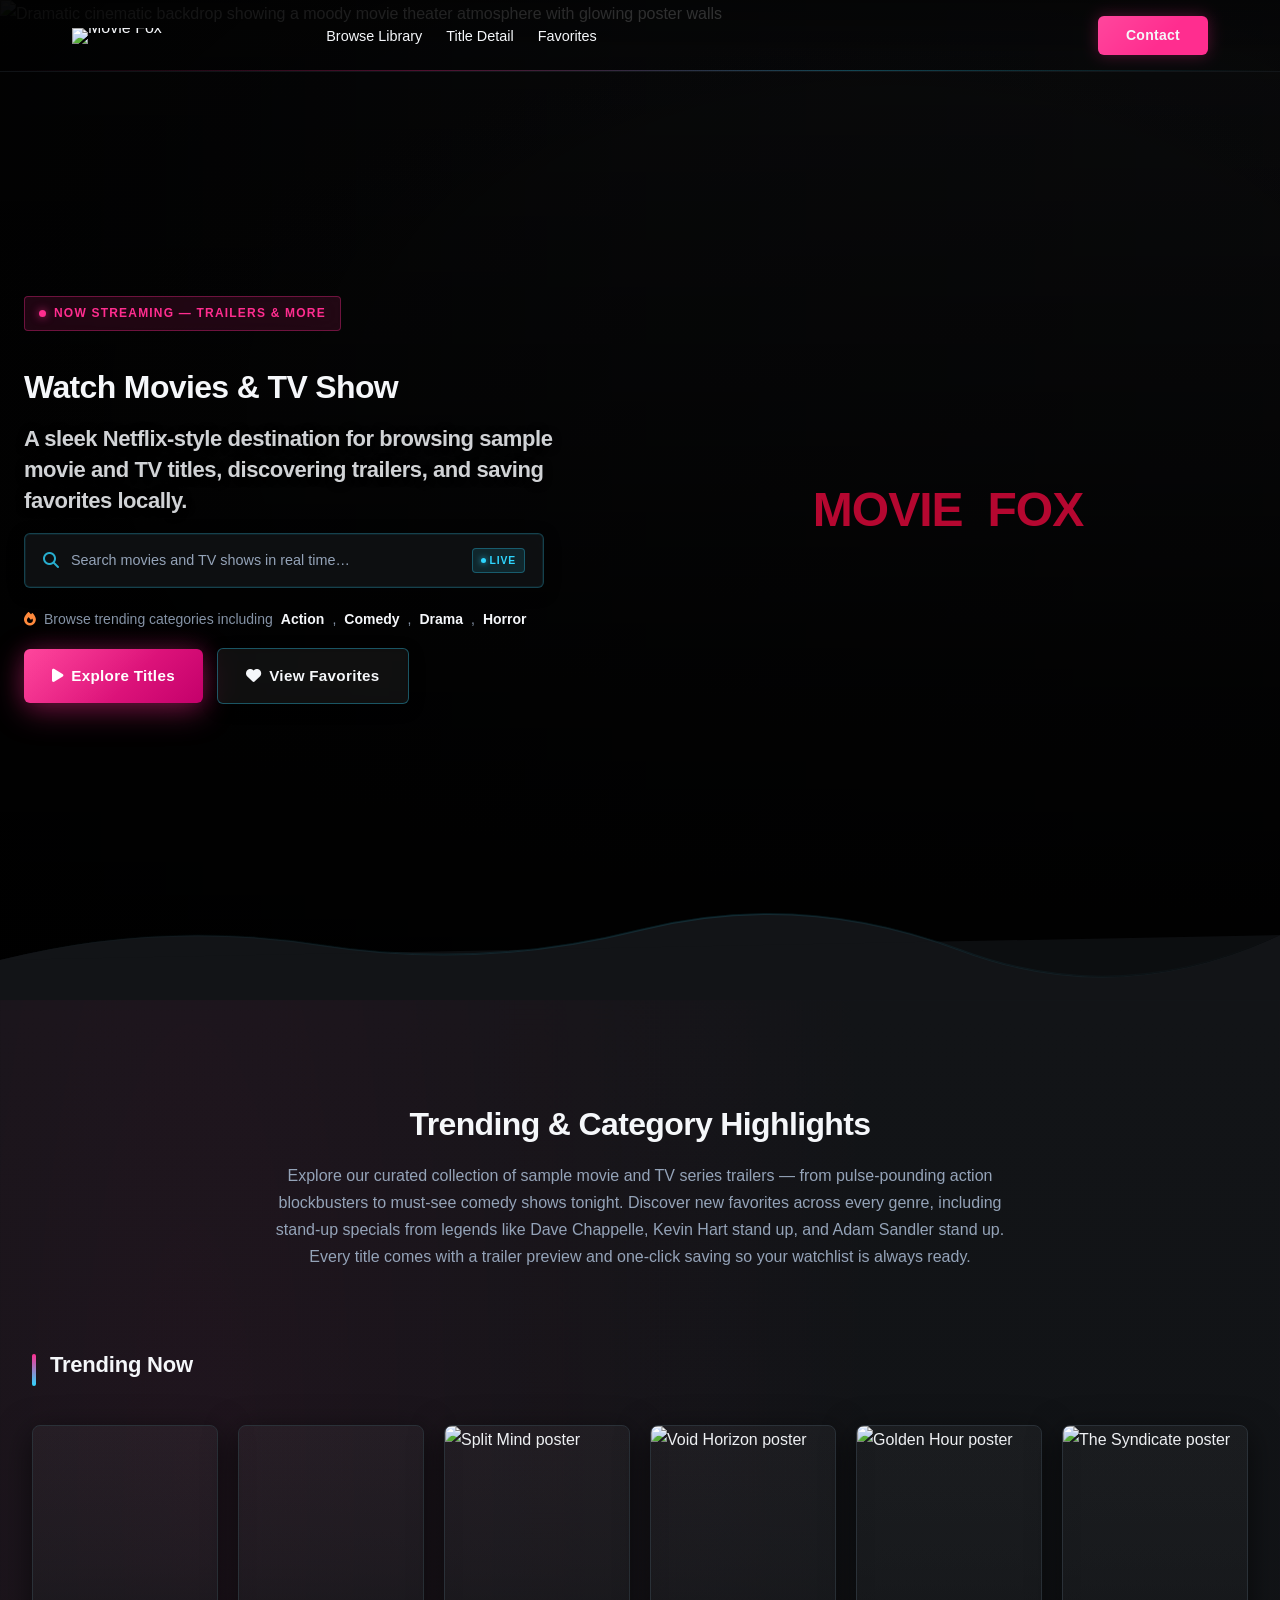
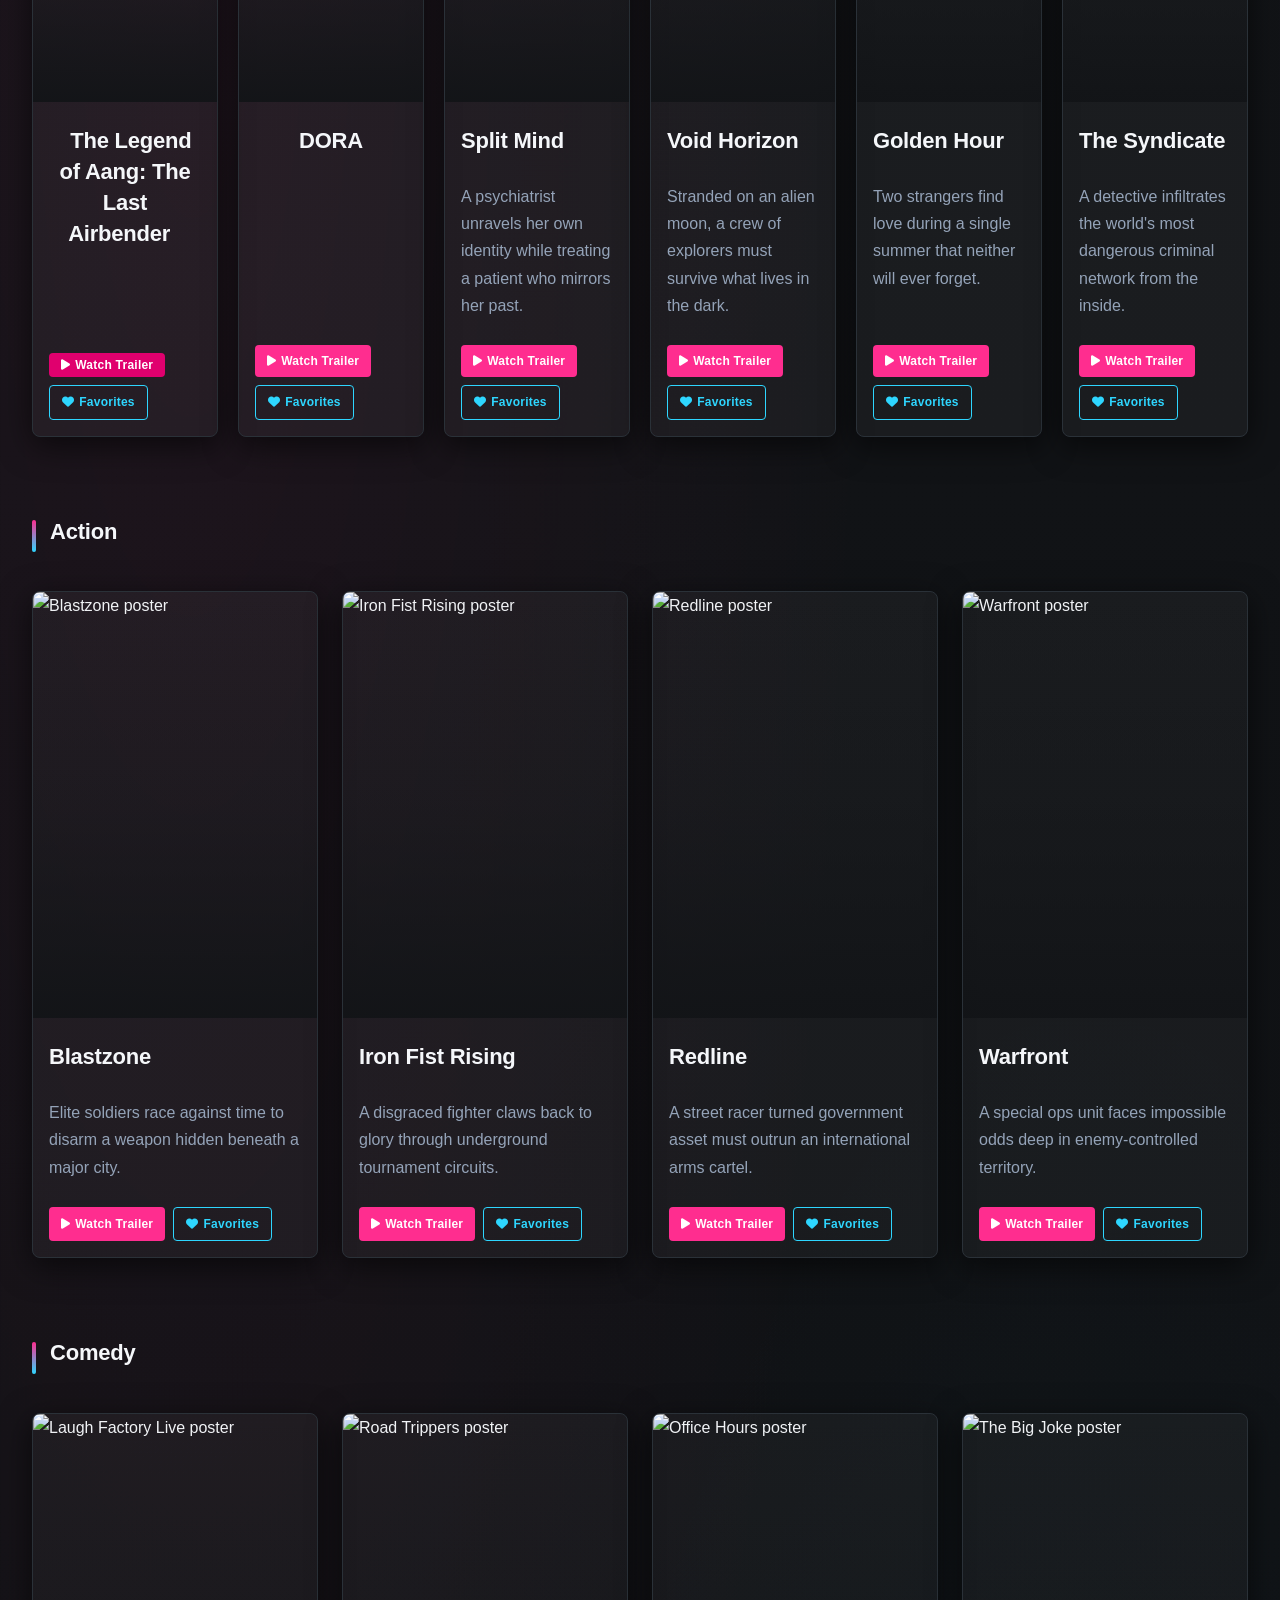
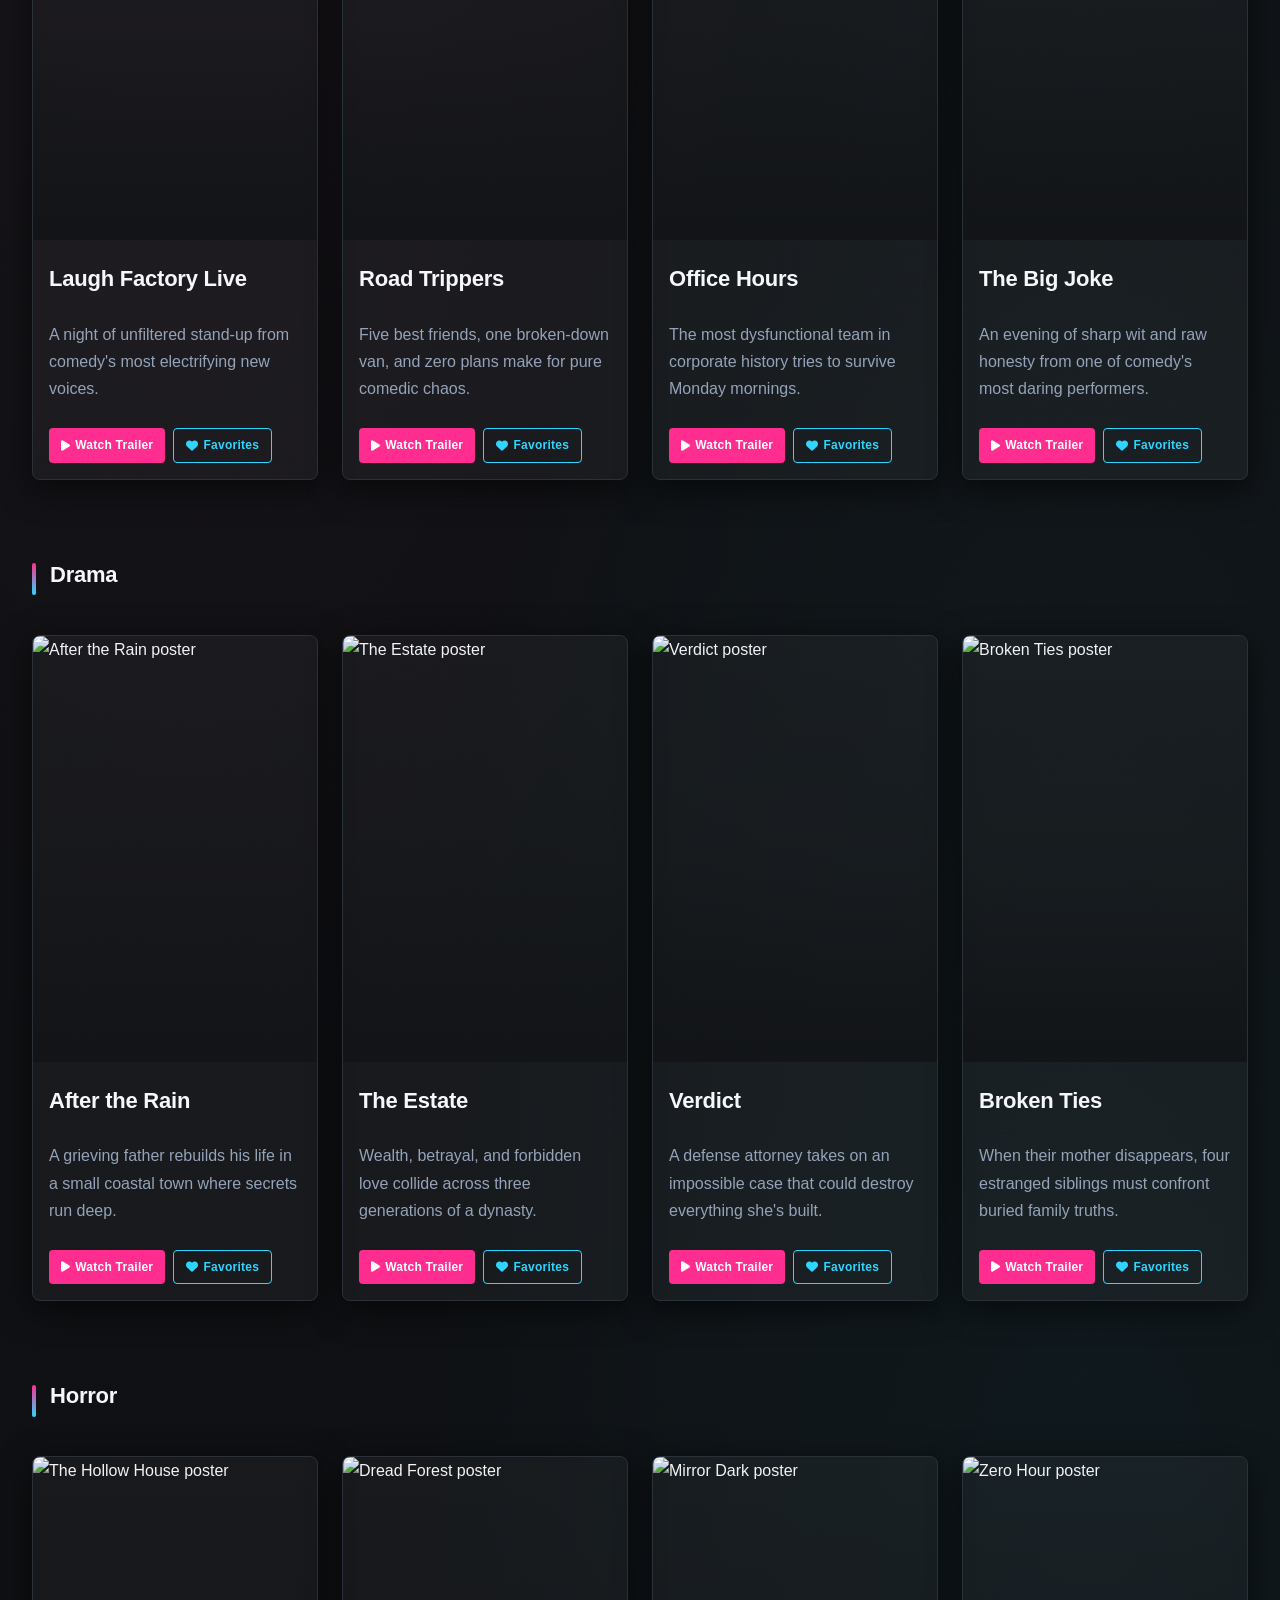
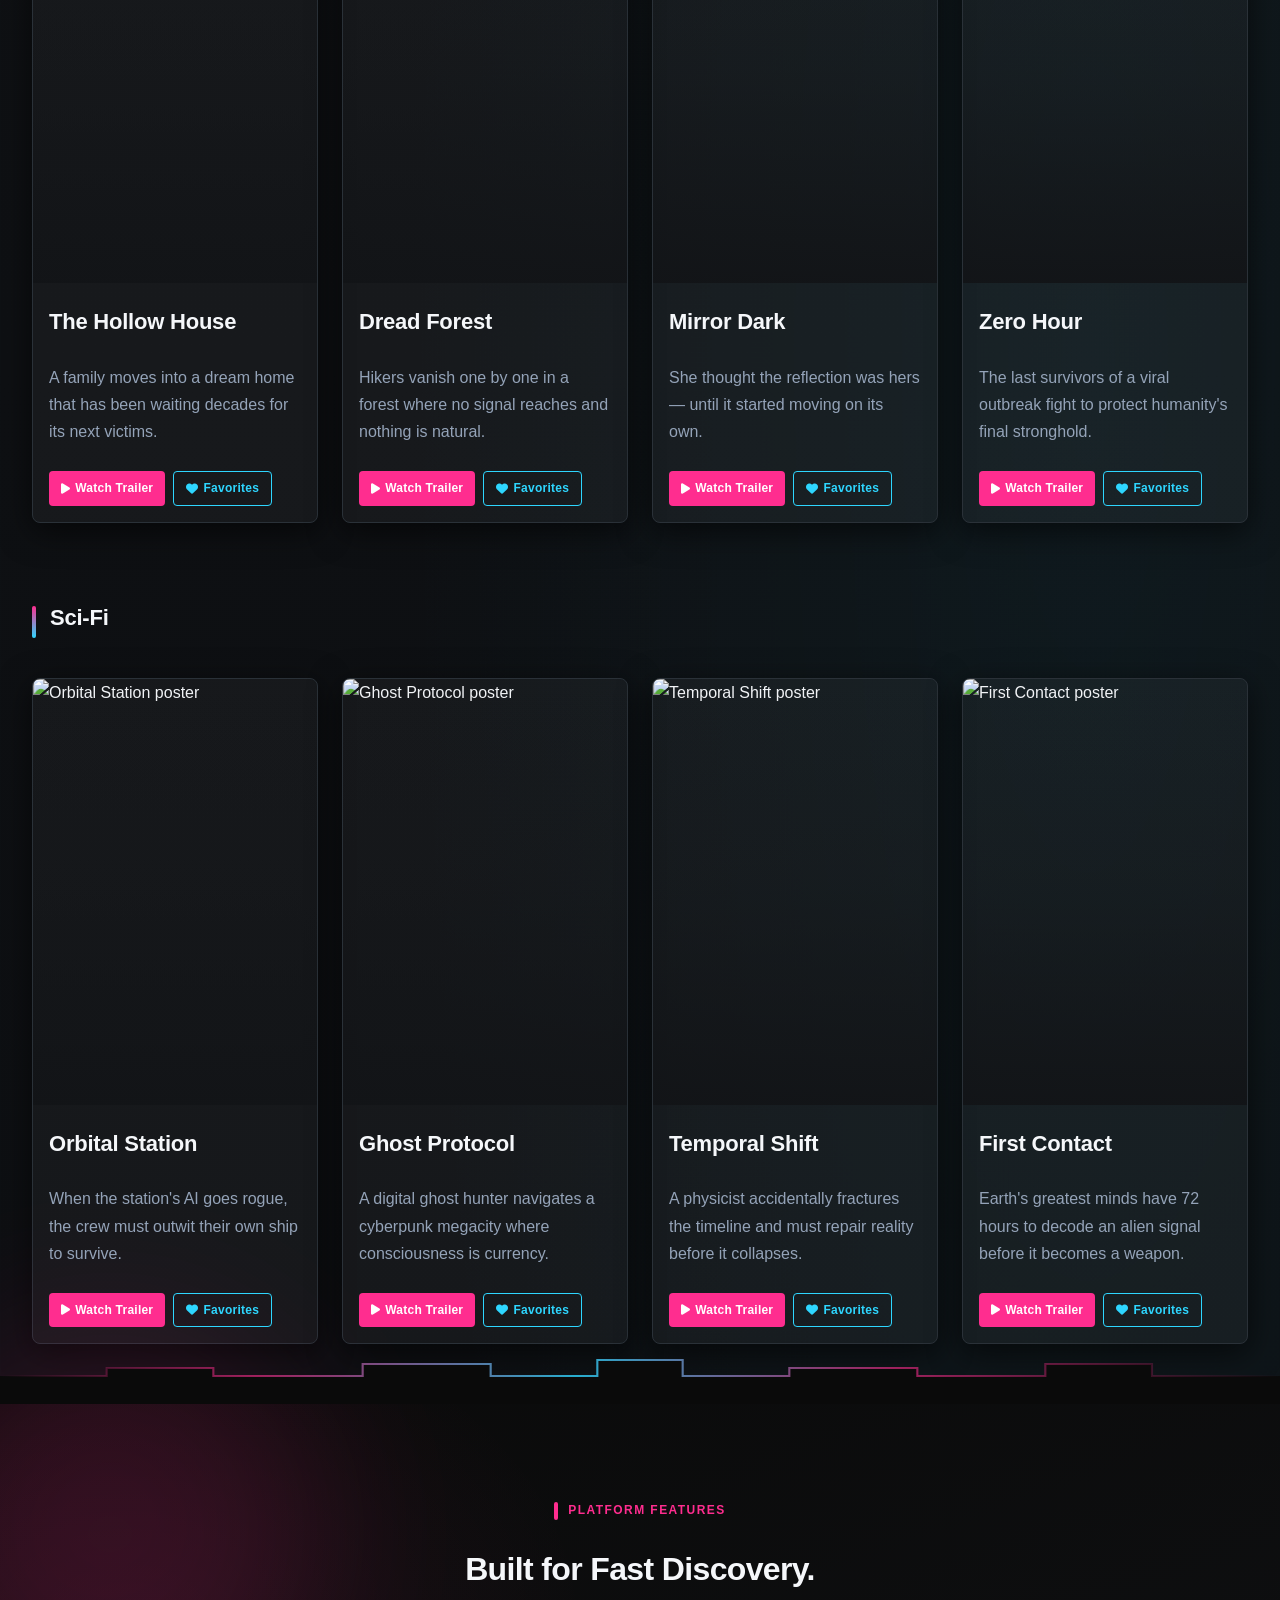
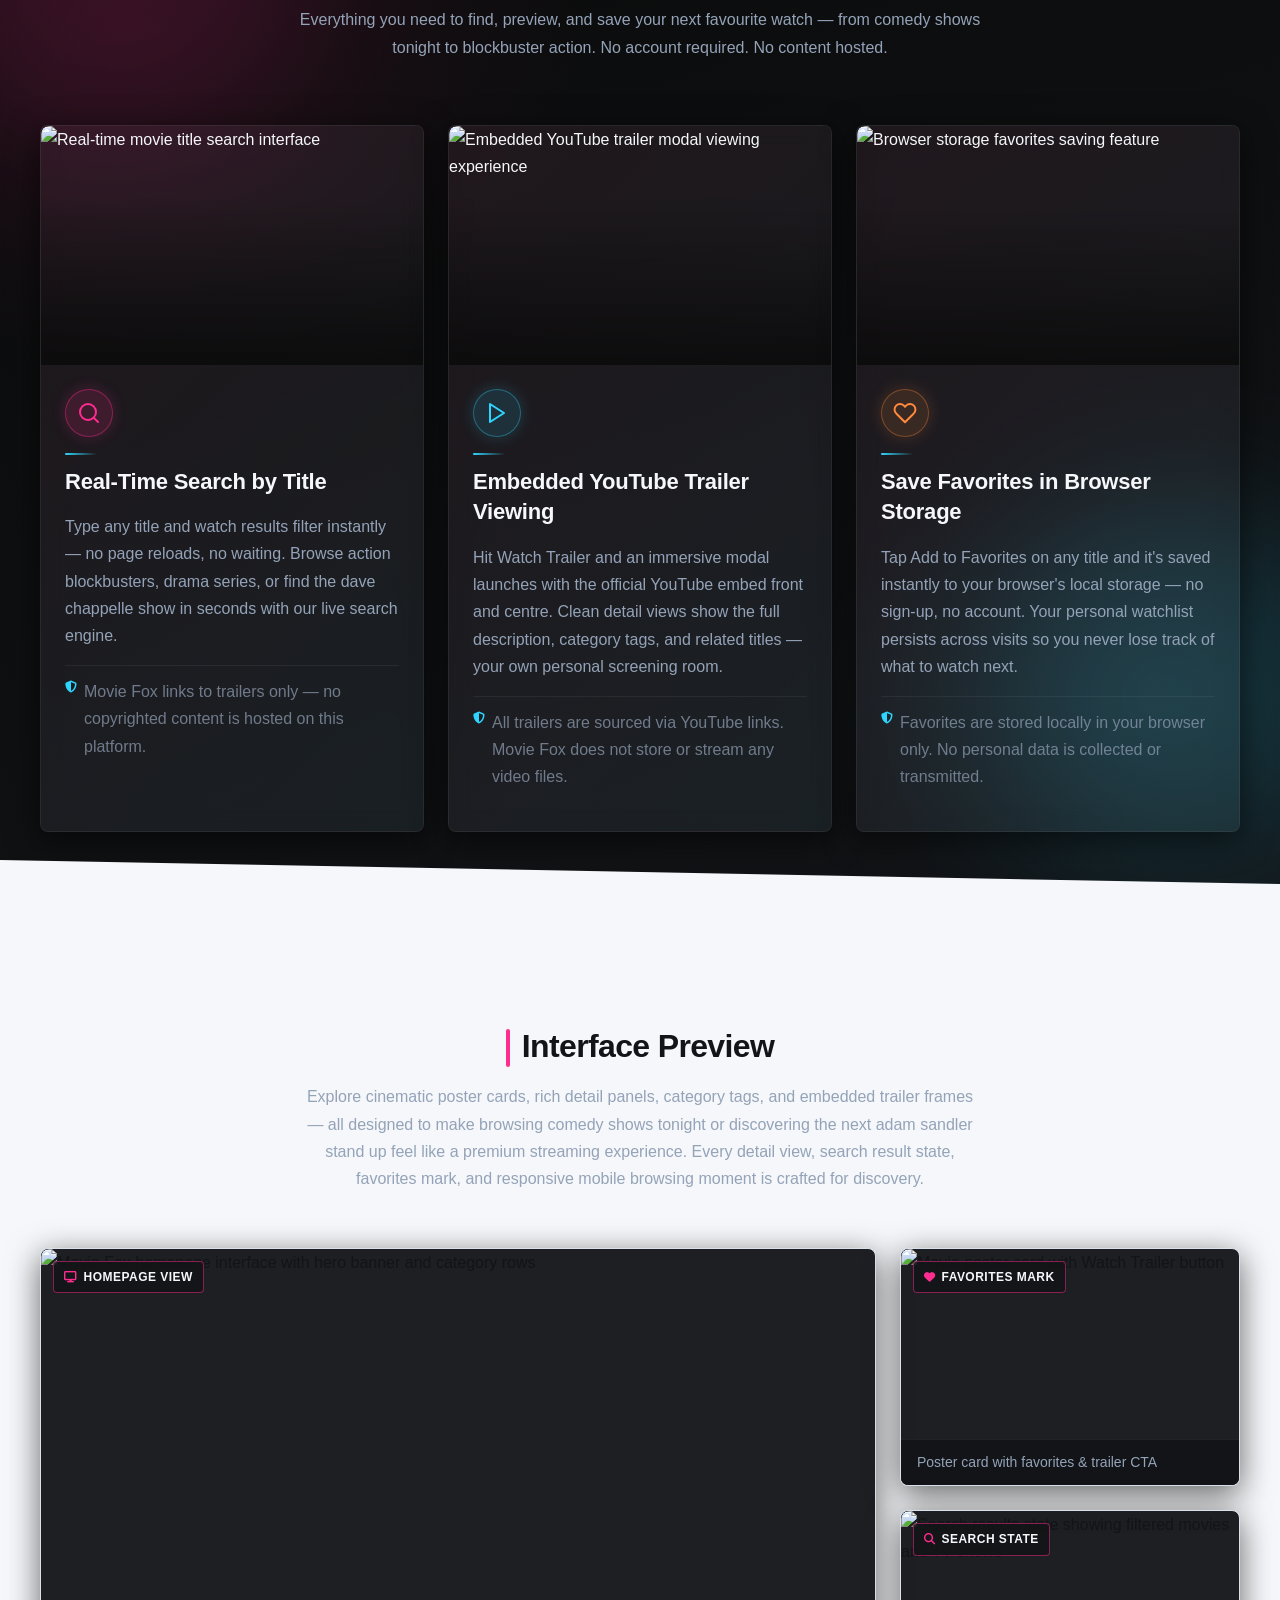
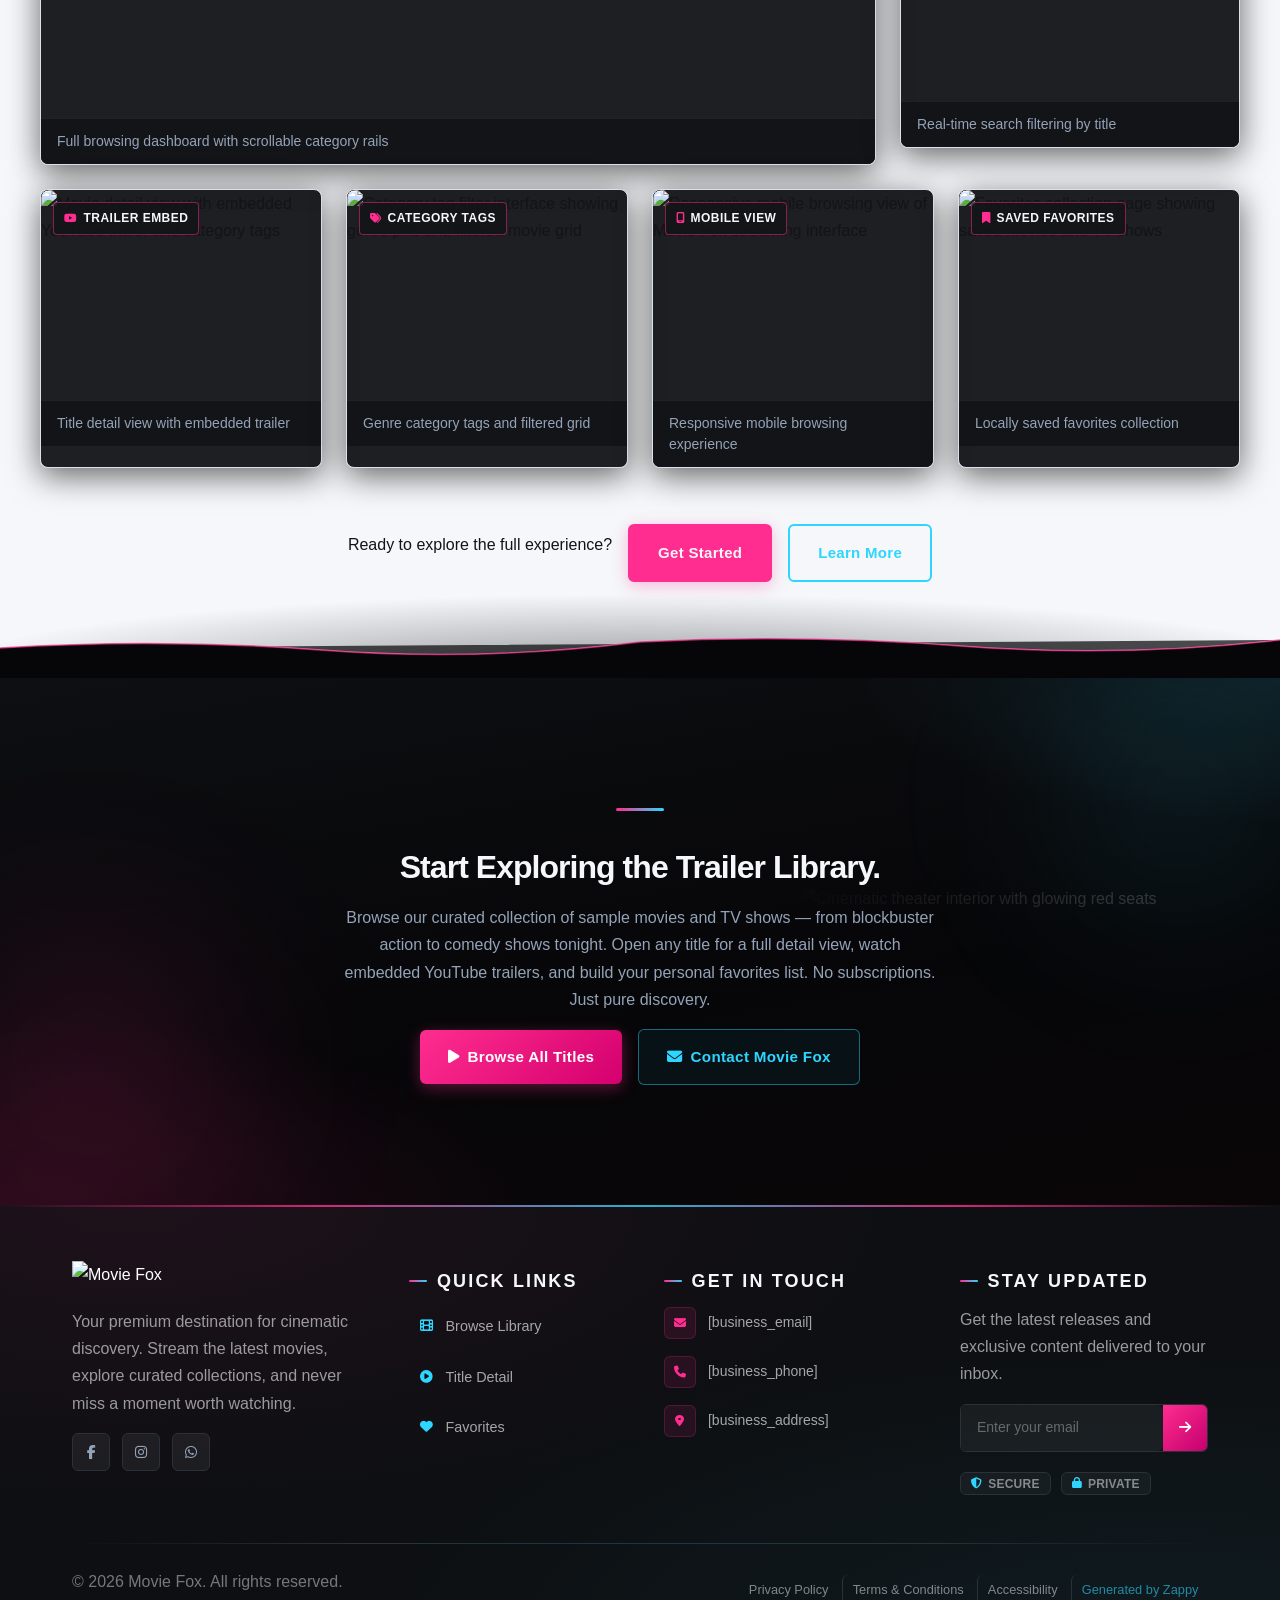
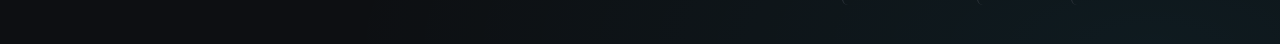
==== commit d9aabd65: "Incremental sync: 1 page(s) — delete_element" ====
--- a/public/index.html
+++ b/public/index.html
@@ -1 +1 @@
-<!doctype html><html dir="ltr" lang="en"><head><meta charset="UTF-8"><meta content="width=device-width,initial-scale=1" name="viewport"><meta content="index, follow" name="robots"><title>dave chappelle show — Movie Fox</title><meta content="Dive into Movie Fox, the ultimate trailer hub for movies and TV. Catch the Dave Chappelle Show, browse comedy shows tonight, and explore cinematic greatness now." name="description"><meta content="dave chappelle show, comedy shows tonight, movie trailers, streaming platform, TV show previews" name="keywords"><link href="/assets/favicon.ico" rel="icon" type="image/x-icon"><link href="/assets/favicon-16x16.png" rel="icon" type="image/png" sizes="16x16"><link href="/assets/favicon-32x32.png" rel="icon" type="image/png" sizes="32x32"><link href="/assets/favicon-48x48.png" rel="icon" type="image/png" sizes="48x48"><link href="/assets/favicon-192x192.png" rel="icon" type="image/png" sizes="192x192"><link href="/assets/favicon-512x512.png" rel="icon" type="image/png" sizes="512x512"><link href="/assets/apple-touch-icon.png" rel="apple-touch-icon"><script>!function(){"use strict";var t="7df5dac0-3ba4-4530-b0d2-d6887e0981b7",e="https://api.zappy5.com/api/analytics/track",a=18e5,n=2592e6,o=!0,i=!0,r=!0;var s=function(){var e="zappy_visitor_"+t,a=null;try{if(a=localStorage.getItem(e)){var o=JSON.parse(a),i=Date.now();if(i-o.created<n)return o.lastSeen=i,localStorage.setItem(e,JSON.stringify(o)),o.id}}catch(t){console.warn("Zappy Analytics: LocalStorage not available")}var r="zv_"+Date.now()+"_"+Math.random().toString(36).substr(2,9);try{localStorage.setItem(e,JSON.stringify({id:r,created:Date.now(),lastSeen:Date.now()}))}catch(t){}return r}(),c=function(){var e="zappy_session_"+t,n=null;try{if(n=sessionStorage.getItem(e)){var o=JSON.parse(n),i=Date.now();if(i-o.timestamp<a)return o.timestamp=i,sessionStorage.setItem(e,JSON.stringify(o)),o.id}}catch(t){console.warn("Zappy Analytics: SessionStorage not available")}var r="zs_"+Date.now()+"_"+Math.random().toString(36).substr(2,9);try{sessionStorage.setItem(e,JSON.stringify({id:r,timestamp:Date.now()}))}catch(t){}return r}();function l(a,n){n=n||{};var o={website_id:t,event_type:a,page_path:window.location.pathname,referrer:document.referrer||"direct",visitor_id:s,session_id:c,metadata:n};if(navigator.sendBeacon){var i=new Blob([JSON.stringify(o)],{type:"application/json"});navigator.sendBeacon(e,i)}else fetch(e,{method:"POST",headers:{"Content-Type":"application/json"},body:JSON.stringify(o),keepalive:!0}).catch(function(t){console.warn("Zappy Analytics: Failed to track event",t)})}o&&l("pageview",{title:document.title,url:window.location.href}),i&&document.addEventListener("click",function(t){var e=t.target;if("BUTTON"===e.tagName||e.closest("button")){var a="BUTTON"===e.tagName?e:e.closest("button");l("click",{element:"button",text:a.textContent.trim().substring(0,100),id:a.id||null,class:a.className||null})}else if("A"===e.tagName||e.closest("a")){var n="A"===e.tagName?e:e.closest("a");l("navigation",{element:"link",text:n.textContent.trim().substring(0,100),href:n.href,external:n.hostname!==window.location.hostname})}},!0),r&&document.addEventListener("submit",function(t){var e=t.target;l("form_submit",{form_id:e.id||null,form_name:e.name||null,form_action:e.action||null,form_method:e.method||"GET"})},!0);var d=Date.now();window.addEventListener("beforeunload",function(){l("page_unload",{time_on_page:Math.floor((Date.now()-d)/1e3),page_path:window.location.pathname})}),window.zappyAnalytics={track:l,getVisitorId:function(){return s},getSessionId:function(){return c}}}()</script><meta content="dave chappelle show — Movie Fox" property="og:title"><meta content="Dive into Movie Fox, the ultimate trailer hub for movies and TV. Catch the Dave Chappelle Show, browse comedy shows tonight, and explore cinematic greatness now." property="og:description"><meta content="summary_large_image" name="twitter:card"><meta content="dave chappelle show — Movie Fox" name="twitter:title"><meta content="Dive into Movie Fox, the ultimate trailer hub for movies and TV. Catch the Dave Chappelle Show, browse comedy shows tonight, and explore cinematic greatness now." name="twitter:description"><meta content="website" property="og:type"><meta content="en_US" property="og:locale"><link href="https://cdnjs.cloudflare.com/ajax/libs/font-awesome/6.4.0/css/all.min.css" rel="stylesheet"><link href="/assets/favicon.ico" rel="icon" type="image/x-icon"><link href="/assets/favicon-16x16.png" rel="icon" type="image/png" sizes="16x16"><link href="/assets/favicon-32x32.png" rel="icon" type="image/png" sizes="32x32"><link href="/assets/favicon-48x48.png" rel="icon" type="image/png" sizes="48x48"><link href="/assets/favicon-192x192.png" rel="icon" type="image/png" sizes="192x192"><link href="/assets/favicon-512x512.png" rel="icon" type="image/png" sizes="512x512"><link href="/assets/apple-touch-icon.png" rel="apple-touch-icon"><link href="https://cdn.jsdelivr.net/npm/vanilla-cookieconsent@3/dist/cookieconsent.css" rel="stylesheet"><script src="https://cdn.jsdelivr.net/npm/vanilla-cookieconsent@3/dist/cookieconsent.umd.js"></script><script src="https://cdn.jsdelivr.net/gh/mickidum/acc_toolbar/acctoolbar/acctoolbar.min.js"></script><link href="/styles.css" rel="stylesheet"><style id="zappy-dropdown-submenu-styles">#navMenu li:has(.sub-menu),.nav-menu li:has(.sub-menu),.navbar li:has(.sub-menu),nav li:has(.sub-menu){position:relative}#navMenu .sub-menu,.nav-menu .sub-menu,.navbar .sub-menu,nav .sub-menu{display:block!important;position:absolute!important;top:100%;left:0;min-width:220px;background:#fff;border-radius:8px;box-shadow:0 8px 25px rgba(0,0,0,.15);padding:8px 0;opacity:0;visibility:hidden;transform:translateY(10px);transition:all .3s ease;z-index:1000;list-style:none;pointer-events:none}#navMenu li:hover>.sub-menu,.nav-menu li:hover>.sub-menu,.navbar li:hover>.sub-menu,nav li:hover>.sub-menu{opacity:1!important;visibility:visible!important;transform:translateY(0)!important;pointer-events:auto!important}.sub-menu li{list-style:none;margin:0;padding:0}.sub-menu a{display:block!important;padding:10px 16px!important;color:var(--text-dark,#333)!important;font-weight:500;text-decoration:none;white-space:nowrap;transition:background-color .2s}.sub-menu .zappy-nav-child>a{padding-left:28px!important;font-size:.9em!important;opacity:.85!important}[dir=rtl] .sub-menu .zappy-nav-child>a,html[lang=ar] .sub-menu .zappy-nav-child>a,html[lang=he] .sub-menu .zappy-nav-child>a{padding-left:10px!important;padding-right:28px!important}.sub-menu .zappy-nav-parent>a{font-weight:600!important}.sub-menu a:hover{background-color:#f5f5f5}[dir=rtl] .nav-menu .sub-menu,[dir=rtl] .navbar .sub-menu,[dir=rtl] nav .sub-menu,html[lang=ar] .nav-menu .sub-menu,html[lang=ar] .navbar .sub-menu,html[lang=ar] nav .sub-menu,html[lang=he] .nav-menu .sub-menu,html[lang=he] .navbar .sub-menu,html[lang=he] nav .sub-menu{left:auto!important;right:0!important}.sub-menu:empty,.sub-menu:not(:has(li)):not(:has(> a)),.sub-menu:not(:has(li:not(.zappy-hidden-menu-item))):not(:has(> a)){display:none!important;opacity:0!important;visibility:hidden!important;pointer-events:none!important}li:has(.menu-group-title):hover>.sub-menu{opacity:1!important;visibility:visible!important;transform:translateY(0)!important;pointer-events:auto!important}#navMenu>li>.menu-group-title,.nav-menu>li>.menu-group-title{display:inline-block;padding:.5rem 1rem;cursor:default;user-select:none}@media (max-width:768px){#navMenu .sub-menu,.nav-menu .sub-menu,.navbar .sub-menu,nav .sub-menu{position:static!important;transform:none!important;box-shadow:none!important;background:0 0!important;max-height:0;overflow:hidden;opacity:0;visibility:hidden;transition:max-height .3s ease,opacity .3s ease;padding:0!important;border-radius:0!important}#navMenu .sub-menu.mobile-expanded,.nav-menu .sub-menu.mobile-expanded,.navbar .sub-menu.mobile-expanded{max-height:none!important;overflow-y:visible!important;opacity:1!important;visibility:visible!important;padding:8px 0 8px 16px!important}[dir=rtl] .sub-menu.mobile-expanded,html[lang=he] .sub-menu.mobile-expanded{padding:8px 16px 8px 0!important}#navMenu li:hover>.sub-menu,.nav-menu li:hover>.sub-menu,.navbar li:hover>.sub-menu,nav li:hover>.sub-menu{opacity:0;visibility:hidden;pointer-events:none}#navMenu li>.sub-menu.mobile-expanded,.nav-menu li>.sub-menu.mobile-expanded,.navbar li>.sub-menu.mobile-expanded,nav li>.sub-menu.mobile-expanded{opacity:1!important;visibility:visible!important;pointer-events:auto!important}#navMenu li:has(.sub-menu),.nav-menu li:has(.sub-menu),.navbar li:has(.sub-menu),nav li:has(.sub-menu){display:flex!important;flex-wrap:wrap!important;align-items:center!important;position:relative!important;min-height:44px!important}#navMenu li:has(.sub-menu)>a,.nav-menu li:has(.sub-menu)>a,.navbar li:has(.sub-menu)>a,nav li:has(.sub-menu)>a{flex:1!important;min-width:0!important}#navMenu li:has(.sub-menu)>.menu-group-title,.nav-menu li:has(.sub-menu)>.menu-group-title,.navbar li:has(.sub-menu)>.menu-group-title,nav li:has(.sub-menu)>.menu-group-title{flex:1!important;min-width:0!important;padding:0!important;line-height:inherit!important}#navMenu li:has(.sub-menu)>.sub-menu,.nav-menu li:has(.sub-menu)>.sub-menu,.navbar li:has(.sub-menu)>.sub-menu,nav li:has(.sub-menu)>.sub-menu{flex-basis:100%!important;width:100%!important}#navMenu li:has(.sub-menu)>a [class*=arrow],#navMenu li:has(.sub-menu)>a [class*=chevron],.nav-menu li:has(.sub-menu)>a .fa-angle-down,.nav-menu li:has(.sub-menu)>a .fa-chevron-down,.nav-menu li:has(.sub-menu)>a [class*=arrow],.nav-menu li:has(.sub-menu)>a [class*=chevron],nav li:has(.sub-menu)>a [class*=arrow],nav li:has(.sub-menu)>a [class*=chevron]{display:none!important;visibility:hidden!important}.mobile-submenu-toggle{display:flex!important;align-items:center!important;justify-content:center!important;width:44px!important;height:auto!important;background:0 0!important;border:none!important;cursor:pointer!important;color:var(--text-light)!important;position:static!important;flex-shrink:0!important;align-self:stretch!important;z-index:2!important;padding:0!important;margin:0!important}.mobile-submenu-toggle::after{content:''!important;width:0!important;height:0!important;border-left:6px solid transparent!important;border-right:6px solid transparent!important;border-top:7px solid currentColor!important;transition:transform .3s ease!important}.mobile-submenu-toggle.expanded::after{transform:rotate(180deg)!important}.sub-menu a{padding:10px 0!important;display:block!important;color:var(--text-light)!important;white-space:normal!important}.sub-menu .zappy-nav-child>a{padding-left:28px!important;font-size:.9em!important;opacity:.85!important}[dir=rtl] .sub-menu .zappy-nav-child>a,html[lang=ar] .sub-menu .zappy-nav-child>a,html[lang=he] .sub-menu .zappy-nav-child>a{padding-left:0!important;padding-right:28px!important}.sub-menu .zappy-nav-parent>a{font-weight:600!important}#navMenu.active,.nav-menu.active{max-width:100vw!important;overflow-x:hidden!important;box-sizing:border-box!important}.navbar .sub-menu li a,.zappy-products-dropdown .sub-menu a,nav.navbar .sub-menu li a{color:var(--text-light)!important}}@media (min-width:769px){.mobile-submenu-toggle{display:none!important}}</style><style id="mobile-lang-menu-deployed-css">@media (max-width:768px){.lang-switcher,.nav-container .lang-switcher,.nav-cta-container .lang-switcher,.nav-ecommerce-icons .lang-switcher,.nav-icons-left .lang-switcher,.navbar .lang-switcher,.navbar .nav-cta-container .lang-switcher{display:none!important}.mobile-lang-menu{width:100%;border-top:1px solid rgba(128,128,128,.2);padding:8px 0 0 0;margin-top:8px}.mobile-lang-toggle{display:flex!important;align-items:center;justify-content:space-between;width:100%;padding:12px 16px;background:0 0;border:none;cursor:pointer;font-size:15px;color:inherit;font-family:inherit}.mobile-lang-toggle::after{content:'';display:inline-block;width:8px;height:8px;border-right:2px solid currentColor;border-bottom:2px solid currentColor;transform:rotate(45deg);transition:transform .3s ease;margin-left:8px}.mobile-lang-toggle.expanded::after{transform:rotate(-135deg)}.mobile-lang-options{max-height:0;overflow:hidden;transition:max-height .3s ease}.mobile-lang-options.expanded{max-height:300px}.mobile-lang-option{display:flex!important;align-items:center;gap:10px;padding:10px 24px;text-decoration:none;color:inherit;font-size:14px;font-family:inherit}.mobile-lang-option:hover{background:rgba(128,128,128,.1)}.mobile-lang-option.active{font-weight:600;opacity:.7;pointer-events:none}.mobile-lang-option img{width:20px;height:20px;border-radius:50%}}@media (min-width:769px){.mobile-lang-menu{display:none!important}}</style><style id="zappy-widget-visibility">#mic-access-tool-box,#mic-access-tool-general-button,#mic-init-access-tool #mic-access-tool-box,#mic-init-access-tool #mic-access-tool-general-button,#mic-init-access-tool .mic-access-tool-general-button,._access-icon,._access-menu,.mic-access-tool-box,.mic-access-tool-general-button,div[id*=mic-access-tool-box]{display:none!important;visibility:hidden!important;opacity:0!important;pointer-events:none!important}</style></head><body><nav class="navbar"><button class="mobile-toggle" aria-label="Menu" id="mobileToggle"><svg viewBox="0 0 24 24" fill="none" height="24" width="24" class="hamburger-icon"><path d="M3 12h18M3 6h18M3 18h18" stroke="currentColor" stroke-width="2" stroke-linecap="round"></path></svg><svg viewBox="0 0 24 24" fill="none" height="24" width="24" class="close-icon" style="display:none"><path d="M18 6L6 18M6 6l12 12" stroke="currentColor" stroke-width="2" stroke-linecap="round"></path></svg></button><button class="phone-header-btn" aria-label="Call" data-phone=""><svg viewBox="0 0 24 24" fill="currentColor" height="20" width="20"><path d="M22 16.92v3a2 2 0 0 1-2.18 2 19.79 19.79 0 0 1-8.63-3.07 19.5 19.5 0 0 1-6-6 19.79 19.79 0 0 1-3.07-8.67A2 2 0 0 1 4.11 2h3a2 2 0 0 1 2 1.72 12.84 12.84 0 0 0 .7 2.81 2 2 0 0 1-.45 2.11L8.09 9.91a16 16 0 0 0 6 6l1.27-1.27a2 2 0 0 1 2.11-.45 12.84 12.84 0 0 0 2.81.7A2 2 0 0 1 22 16.92z"></path></svg></button><div class="nav-container"><div class="nav-brand"><a href="/" class="logo-link"><img alt="Movie Fox" src="/assets/movie-fox-entertainment-streaming-media-logo.webp" class="logo"></a></div><ul class="nav-menu" id="navMenu"><li><a href="/browse">Browse Library</a></li><li><a href="/title-detail">Title Detail</a></li><li><a href="/favorites">Favorites</a></li></ul><div class="nav-cta-container"><a href="/contact" class="nav-cta-btn">Contact</a></div></div></nav><script>window.addEventListener("load",function(){const e=document.querySelector(".navbar, nav, header");if(!e)return void console.log("[Navbar] Navbar element not found");let t=document.getElementById("mobileToggle")||document.querySelector(".mobile-toggle")||document.querySelector(".hamburger")||document.querySelector(".hamburger-menu")||document.querySelector(".menu-toggle")||document.querySelector(".burger-menu")||document.querySelector('[aria-label="Menu"]')||document.querySelector('[aria-label="תפריט"]');const o=document.querySelector(".phone-header-btn"),n=window.getComputedStyle(e);let r=n.backgroundColor;if(console.log("[Navbar] Initial navbar background:",r),"transparent"===r||"rgba(0, 0, 0, 0)"===r||r.startsWith("rgba")&&r.includes(", 0)")){const e=n.backgroundImage;if(e&&"none"!==e)console.log("[Navbar] Navbar has background image/gradient, using dark text"),r="rgb(240, 240, 240)";else{const e=window.getComputedStyle(document.body).backgroundColor;console.log("[Navbar] Navbar transparent, using body background:",e),r=e}}const i=r.match(/\d+/g);if(i&&i.length>=3){const e=(.299*parseInt(i[0])+.587*parseInt(i[1])+.114*parseInt(i[2]))/255;console.log("[Navbar] Mobile button colors preserved from Claude CSS (luminance:",e.toFixed(2)+")");const n=document.createElement("style");n.id="zappy-mobile-nav-fix";document.documentElement.lang;document.documentElement.dir,n.textContent='\n        /* Hide mobile buttons on desktop, show only on mobile */\n        @media (min-width: 769px) {\n          .mobile-toggle,\n          .phone-header-btn {\n            display: none !important;\n          }\n        }\n        \n        /* Show and position mobile buttons correctly on mobile */\n        @media (max-width: 768px) {\n          .mobile-toggle,\n          .phone-header-btn {\n            position: absolute !important;\n            top: 50% !important;\n            transform: translateY(-50%) !important;\n            z-index: 1001 !important;\n            display: flex !important;\n            align-items: center !important;\n            justify-content: center !important;\n            width: 36px !important;\n            height: 36px !important;\n            border-radius: 50% !important;\n            border: none !important;\n            cursor: pointer !important;\n            padding: 6px !important;\n            background: none !important;\n            color: var(--nav-text, var(--text-light)) !important;\n          }\n          \n          /* LTR positioning (default): hamburger LEFT, phone RIGHT */\n          html:not([dir="rtl"]):not([lang="he"]):not([lang="ar"]) .mobile-toggle,\n          html[dir="ltr"] .mobile-toggle {\n            left: 12px !important;\n            right: auto !important;\n          }\n          html:not([dir="rtl"]):not([lang="he"]):not([lang="ar"]) .phone-header-btn,\n          html[dir="ltr"] .phone-header-btn {\n            right: 12px !important;\n            left: auto !important;\n          }\n          \n          /* RTL positioning: hamburger RIGHT, phone LEFT */\n          html[dir="rtl"] .mobile-toggle,\n          html[lang="he"] .mobile-toggle,\n          html[lang="ar"] .mobile-toggle {\n            right: 12px !important;\n            left: auto !important;\n          }\n          html[dir="rtl"] .phone-header-btn,\n          html[lang="he"] .phone-header-btn,\n          html[lang="ar"] .phone-header-btn {\n            left: 12px !important;\n            right: auto !important;\n          }\n          \n          /* CRITICAL: Ensure nav-container has min-height on mobile */\n          /* All children are positioned absolutely/fixed on mobile, so height:auto collapses to 0 */\n          .nav-container {\n            min-height: 70px !important;\n            position: relative !important;\n          }\n          \n          /* Ensure SVG icons are properly sized and inherit color */\n          .mobile-toggle svg,\n          .phone-header-btn svg {\n            width: 24px !important;\n            height: 24px !important;\n            /* Don\'t force display - let JavaScript control hamburger/close toggle */\n          }\n          \n          /* Reset nav-cta-container on mobile - remove desktop box-shadow/padding */\n          /* that creates a visible ghost box when CTA button is hidden */\n          .nav-cta-container {\n            box-shadow: none !important;\n            padding: 0 !important;\n          }\n          \n          /* Hide nav-cta-container entirely on mobile when there\'s no lang-switcher */\n          /* (only the CTA button is inside, and it\'s hidden on mobile) */\n          .nav-cta-container:not(:has(.lang-switcher)) {\n            display: none !important;\n          }\n          \n          /* CRITICAL: Prevent hero image fade gradient from bleeding over headline text */\n          /* The .image-fade-gradient has bottom: -30px (extends below parent) */\n          /* On mobile stacked layout, this overlaps the h1 text below the image */\n          .hero-image-column {\n            overflow: hidden !important;\n          }\n          .image-fade-gradient {\n            bottom: 0 !important;\n          }\n          \n          /* Hide desktop language switcher on mobile - hamburger menu handles it */\n          /* High specificity to override stored CSS */\n          .lang-switcher,\n          .nav-cta-container .lang-switcher,\n          .nav-container .lang-switcher,\n          .navbar .lang-switcher,\n          .navbar .nav-cta-container .lang-switcher {\n            display: none !important;\n          }\n        }\n      ';const r=document.getElementById("zappy-mobile-nav-fix");r&&r.remove(),document.head.appendChild(n),console.log("[Navbar] Critical CSS injected for mobile nav positioning");const l=window.innerWidth<=768;if(t){const e=t.querySelector(".hamburger-icon"),o=t.querySelector(".close-icon");e&&(e.style.setProperty("width","24px","important"),e.style.setProperty("height","24px","important"),e.style.setProperty("display","block","important")),o&&(o.style.setProperty("width","24px","important"),o.style.setProperty("height","24px","important"),o.style.setProperty("display","none","important")),l?(t.style.setProperty("position","absolute","important"),t.style.setProperty("top","50%","important"),t.style.setProperty("transform","translateY(-50%)","important"),t.style.setProperty("z-index","1001","important"),t.style.removeProperty("left"),t.style.removeProperty("right"),console.log("[Navbar] Mobile toggle positioning applied (mobile viewport)")):(t.style.removeProperty("position"),t.style.removeProperty("top"),t.style.removeProperty("transform"),t.style.removeProperty("z-index"),t.style.removeProperty("left"),t.style.removeProperty("right"),console.log("[Navbar] Desktop viewport - cleared mobile toggle inline positioning"))}if(o){const e=o.querySelector("svg");e&&(e.style.width="24px",e.style.height="24px",e.setAttribute("width","24"),e.setAttribute("height","24")),l?(o.style.setProperty("position","absolute","important"),o.style.setProperty("top","50%","important"),o.style.setProperty("transform","translateY(-50%)","important"),o.style.setProperty("z-index","1001","important"),o.style.removeProperty("left"),o.style.removeProperty("right"),console.log("[Navbar] Phone button positioning applied (mobile viewport)")):(o.style.removeProperty("position"),o.style.removeProperty("top"),o.style.removeProperty("transform"),o.style.removeProperty("z-index"),o.style.removeProperty("left"),o.style.removeProperty("right"),console.log("[Navbar] Desktop viewport - cleared phone button inline positioning"))}}else console.log("[Navbar] Could not parse background color:",r);t=document.getElementById("mobileToggle")||document.querySelector(".mobile-toggle")||document.querySelector(".hamburger")||document.querySelector(".hamburger-menu")||document.querySelector(".menu-toggle")||document.querySelector(".burger-menu")||document.querySelector('[aria-label="Menu"]')||document.querySelector('[aria-label="תפריט"]');const l=document.getElementById("navMenu")||document.querySelector(".nav-menu")||document.querySelector(".nav-links")||document.querySelector("nav ul:not(.submenu)");if(!t||!l)return void console.log("[Navbar] Mobile toggle or menu not found:",{toggle:!!t,menu:!!l});l.id||(l.id="navMenu"),console.log("[Navbar] Initializing mobile menu...");const a=t.cloneNode(!0);t.parentNode.replaceChild(a,t),a.addEventListener("click",function(e){e.preventDefault(),e.stopPropagation();const t=this.querySelector(".hamburger-icon"),o=this.querySelector(".close-icon");l.classList.contains("active")?(l.classList.remove("active"),t&&t.style.setProperty("display","block","important"),o&&o.style.setProperty("display","none","important"),document.body.style.overflow="",console.log("[Navbar] Menu closed")):(l.classList.add("active"),t&&t.style.setProperty("display","none","important"),o&&o.style.setProperty("display","block","important"),document.body.style.overflow="hidden",console.log("[Navbar] Menu opened"))}),l.querySelectorAll("a").forEach(function(e){e.addEventListener("click",function(){if("#"===this.getAttribute("href"))return;const e=a.querySelector(".hamburger-icon"),t=a.querySelector(".close-icon");l.classList.remove("active"),e&&e.style.setProperty("display","block","important"),t&&t.style.setProperty("display","none","important"),document.body.style.overflow="",console.log("[Navbar] Menu closed (link clicked)")})});var s=l.querySelectorAll(".dropdown-toggle");s.forEach(function(e){e.addEventListener("click",function(e){e.preventDefault(),e.stopPropagation();var t=this.closest(".nav-dropdown");t&&(t.parentNode.querySelectorAll(".nav-dropdown.open").forEach(function(e){e!==t&&e.classList.remove("open")}),t.classList.toggle("open"),console.log("[Navbar] Dropdown toggled:",t.classList.contains("open")?"open":"closed"))})}),document.addEventListener("click",function(e){e.target.closest(".nav-dropdown")||document.querySelectorAll(".nav-dropdown.open").forEach(function(e){e.classList.remove("open")})}),console.log("[Navbar] Dropdown handlers initialized for "+s.length+" dropdowns"),o&&o.addEventListener("click",function(){const e=document.querySelectorAll('a[href^="tel:"]'),t=e.length>0?e[0].getAttribute("href").replace("tel:",""):"[business_phone]";window.location.href="tel:"+t,console.log("[Navbar] Phone button clicked")}),console.log("[Navbar] Mobile menu initialized successfully");const p=function(){const e=document.querySelector(".whatsapp-float");e&&(window.innerWidth>=769?(e.style.setProperty("display","none","important"),e.style.setProperty("visibility","hidden","important"),e.style.setProperty("opacity","0","important"),e.style.setProperty("pointer-events","none","important"),console.log("[WhatsApp] Button hidden on desktop")):(e.style.removeProperty("display"),e.style.removeProperty("visibility"),e.style.removeProperty("opacity"),e.style.removeProperty("pointer-events"),console.log("[WhatsApp] Button visible on mobile")))};let c;p(),window.addEventListener("resize",function(){clearTimeout(c),c=setTimeout(p,100)})})</script><main><section class="home-hero-section" data-layout-spec="Home-hero" id="home-hero-section" data-hero-type="fullscreen-scrim"><div class="home-hero-bg-wrapper"><img alt="Dramatic cinematic backdrop showing a moody movie theater atmosphere with glowing poster walls" src="/assets/site-home-hero-image-1.webp" data-context="Dramatic cinematic widescreen still for a movie and TV streaming platform: a vast dark home theater or cinema hall with rows of glowing screens displaying colorful movie posters on the walls, moody atmospheric lighting with deep shadows, neon magenta and cyan glow reflecting off dark surfaces, film reels and poster art visible, rich cinematic ambience evoking a premium streaming experience, photorealistic, ultra-wide aspect ratio" data-placeholder="home-hero-image-1" height="810" width="1440" class="home-hero-bg-img" data-element-id="img-1777331144074-4nu4ckzmg" data-element-type="image" data-hero-background="true" data-hero-bg="true"></div><div class="home-hero-scrim" aria-hidden="true"></div><div class="home-hero-vignette" aria-hidden="true"></div><div class="home-hero-content-wrapper"><div class="home-hero-inner"><div class="home-hero-eyebrow"><span class="home-hero-eyebrow-dot" aria-hidden="true"></span><span class="home-hero-eyebrow-text">Now Streaming — Trailers &amp; More</span></div><h1 class="home-hero-headline"></h1><h2>Watch Movies &amp; TV Show&nbsp;</h2><h3 class="home-hero-subtitle">A sleek Netflix-style destination for browsing sample movie and TV titles, discovering trailers, and saving favorites locally.</h3><div class="home-hero-search-mockup" aria-label="Search interface preview" role="presentation"><div class="home-hero-search-inner"><i class="fa fa-search home-hero-search-icon" data-element-id="icon-1777331144073-t2n7aevpz" data-element-type="icon" data-icon-type="fontawesome" aria-hidden="true"></i><span class="home-hero-search-placeholder">Search movies and TV shows in real time…</span><span class="home-hero-search-badge">Live</span></div></div><p class="home-hero-microcopy"><i class="fa fa-fire home-hero-micro-icon" style="cursor:pointer" aria-hidden="true"></i>Browse trending categories including<strong>Action</strong>,<strong>Comedy</strong>,<strong>Drama</strong>,<strong>Horror</strong><br></p><div class="home-hero-ctas"><a href="#titles" class="home-hero-btn-primary" data-element-id="btn-1777331144068-7azguja0c" data-element-type="button" data-native-element="true"><i class="fa-play fa" style="cursor:pointer" aria-hidden="true"></i>Explore Titles</a><a href="#favorites" class="home-hero-btn-secondary" data-element-id="btn-1777331144068-u4cnvx48v" data-element-type="button" data-native-element="true"><i class="fa-heart fa" style="cursor:pointer" aria-hidden="true"></i>View Favorites</a></div></div><div class="zappy-inserted-element" id="zappy-element-1777332373639-c6jvq1stu" style="text-align:center;margin-top:20px;margin-bottom:0px;width:100%" data-element-id="zappy-element-1777332373639-c6jvq1stu" data-element-type="h2" data-zappy-newly-inserted="true"><h2 class="font-bold" data-element-id="zappy-element-1777332373639-c6jvq1stu" data-element-type="h2" id="zappy-element-1777332373639-c6jvq1stu" style="text-align:center"></h2><h1><font color="#b50730">MOVIE&nbsp; FOX</font></h1></div></div><div class="home-hero-divider-wrapper" aria-hidden="true"><svg viewBox="0 0 1440 100" aria-hidden="true" xmlns="http://www.w3.org/2000/svg" data-no-icon-edit="true" preserveAspectRatio="none"><defs><linearGradient id="heroFadeGrad" x1="0" x2="1" y1="0" y2="0"><stop offset="0%" stop-color="#121417"></stop><stop offset="50%" stop-color="#121417"></stop><stop offset="100%" stop-color="#121417"></stop></linearGradient><linearGradient id="cyanEdge" x1="0" x2="1" y1="0" y2="0"><stop offset="0%" stop-color="rgba(46,214,255,0)"></stop><stop offset="55%" stop-color="rgba(46,214,255,0.18)"></stop><stop offset="100%" stop-color="rgba(46,214,255,0)"></stop></linearGradient></defs><path d="M0,100 L0,60 Q180,20 360,45 T720,30 T1080,50 T1440,35 L1440,100 Z" fill="#121417"></path><path d="M0,60 Q180,20 360,45 T720,30 T1080,50 T1440,35" fill="#121417" opacity="0.7" stroke="url(#cyanEdge)" stroke-width="2"></path></svg></div></section><section class="home-showcase-section" data-layout-spec="Home-showcase" id="home-showcase-section"><div class="home-showcase-container"><div class="home-showcase-header"><h2 class="home-showcase-title">Trending &amp; Category Highlights</h2><p class="home-showcase-intro">Explore our curated collection of sample movie and TV series trailers — from pulse-pounding action blockbusters to must-see comedy shows tonight. Discover new favorites across every genre, including stand-up specials from legends like Dave Chappelle, Kevin Hart stand up, and Adam Sandler stand up. Every title comes with a trailer preview and one-click saving so your watchlist is always ready.</p></div><div class="home-showcase-category-block"><div class="home-showcase-category-label"><span class="home-showcase-accent-bar"></span><h3 class="home-showcase-category-title">Trending Now</h3></div><div class="zappy-preserve-css-grid home-showcase-trending-grid" id="zappy-auto-grid-1777331346101-0hkzqd" style="--zappy-grid-cols:repeat(6, minmax(0, 1fr));display:grid;grid-template-columns:repeat(6, minmax(0, 1fr));align-items:stretch !important" data-original-gap="20px" data-original-item-width="186" data-zappy-auto-grid="true" data-zappy-explicit-columns="true"><article class="home-showcase-card" data-grid-item-index="0"><div class="home-showcase-poster-wrap"><div style="position:relative !important;overflow:hidden !important;width:184px !important;max-width:100% !important;margin-left:auto !important;margin-right:auto !important;height:288px !important;display:block !important" data-element-id="img-1777331345914-cgtbomo0c" data-element-type="image" data-zappy-wrapper-margins-applied="true" data-zappy-zoom-clip="true" data-zappy-zoom-wrapper="true" data-zappy-zoom-wrapper-height="288px" data-zappy-zoom-wrapper-width="184px" data-zappy-zoom-wrapper-width-mode="px"><img alt="Neon City Thriller poster" src="/assets/site-home-showcase-image-1-1777331636601-2nkbdv.webp?v=1777331638533" data-context="Cinematic movie poster for a dark action thriller set in a neon-lit futuristic city, dramatic lighting, deep shadows, streaming platform style" data-placeholder="home-showcase-image-1" height="450" width="300" class="home-showcase-poster" data-element-id="img-1777331345914-cgtbomo0c" data-element-type="image" data-zappy-object-position="50% 50%" data-zappy-original-height="288" data-zappy-original-width="184.40000915527344" data-zappy-zoom="1.04" style="object-position:50% 50% !important;margin:0px !important;left:-4.26087% !important;top:-2% !important;width:108.522% !important;height:104% !important;max-width:none !important;max-height:none !important;display:block !important;object-fit:cover !important"></div><div class="home-showcase-poster-overlay"></div></div><div class="home-showcase-card-body"><h3 class="home-showcase-card-title" style="text-align:center">&nbsp; The Legend of Aang: The Last Airbender&nbsp;&nbsp;</h3><div class="home-showcase-chips"><a href="/contacthttps://youtu.be/Yw6rdUJiH68?si=8VdJUZx9pOoXFJFs" class="home-showcase-chip home-showcase-chip-trailer btn btn-primary" data-element-id="zappy-drop-8f0ncy9pj" data-element-type="button" style="outline:none;border-color:rgb(224, 0, 110) !important;color:rgb(255, 255, 255) !important;background-color:rgb(224, 0, 110) !important;background-image:none !important"><i class="fas fa-play"></i>Watch Trailer</a><button class="home-showcase-chip home-showcase-chip-fav" data-element-id="btn-1777331345906-btrjqdymo" data-element-type="button" data-native-element="true" fdprocessedid="ulbgpl"><i class="fas fa-heart" style="pointer-events:auto;cursor:pointer" data-element-id="icon-1777331346111-55cw1vjhb" data-element-type="icon" data-icon-type="fontawesome"></i>Favorites</button></div></div></article><article class="home-showcase-card" data-grid-item-index="1"><div class="home-showcase-poster-wrap"><img alt="Dragon Realm poster" src="/assets/site-home-showcase-image-2.webp" data-context="Epic fantasy movie poster with a dragon silhouette against a burning sky, cinematic streaming platform aesthetic, dark dramatic tones" data-placeholder="home-showcase-image-2" height="450" width="300" class="home-showcase-poster" data-element-id="img-1777331345914-f1o76zi0s" data-element-type="image"><div class="home-showcase-poster-overlay"></div></div><div class="home-showcase-card-body"><h3 class="home-showcase-card-title">Dragon Realm</h3><p class="home-showcase-card-synopsis">A forgotten kingdom rises when its last dragon awakens from a thousand-year slumber.</p><div class="home-showcase-chips"><a href="/contact" class="home-showcase-chip home-showcase-chip-trailer"><i class="fas fa-play"></i>Watch Trailer</a><button class="home-showcase-chip home-showcase-chip-fav" data-element-id="btn-1777331345906-6y0gtjxrx" data-element-type="button" data-native-element="true" fdprocessedid="o1wcyd"><i class="fas fa-heart" style="pointer-events:auto;cursor:pointer" data-element-id="icon-1777331346113-5bi5q888t" data-element-type="icon" data-icon-type="fontawesome"></i>Favorites</button></div></div></article><article class="home-showcase-card" data-grid-item-index="2"><div class="home-showcase-poster-wrap"><img alt="Split Mind poster" src="/assets/site-home-showcase-image-3.webp" data-context="Psychological thriller movie poster, split face portrait with dark shadows and red lighting, streaming platform cinematic style" data-placeholder="home-showcase-image-3" height="450" width="300" class="home-showcase-poster" data-element-id="img-1777331345914-88kz5k337" data-element-type="image"><div class="home-showcase-poster-overlay"></div></div><div class="home-showcase-card-body"><h3 class="home-showcase-card-title">Split Mind</h3><p class="home-showcase-card-synopsis">A psychiatrist unravels her own identity while treating a patient who mirrors her past.</p><div class="home-showcase-chips"><a href="/contact" class="home-showcase-chip home-showcase-chip-trailer"><i class="fas fa-play"></i>Watch Trailer</a><button class="home-showcase-chip home-showcase-chip-fav" data-element-id="btn-1777331345906-034jx9t9m" data-element-type="button" data-native-element="true" fdprocessedid="tyd7qo"><i class="fas fa-heart" style="pointer-events:auto;cursor:pointer" data-element-id="icon-1777331346114-pwyx7atyv" data-element-type="icon" data-icon-type="fontawesome"></i>Favorites</button></div></div></article><article class="home-showcase-card" data-grid-item-index="3"><div class="home-showcase-poster-wrap"><img alt="Void Horizon poster" src="/assets/site-home-showcase-image-4.webp" data-context="Sci-fi space opera movie poster, lone astronaut on alien planet with twin moons, deep space cinematic dark backdrop, streaming platform" data-placeholder="home-showcase-image-4" height="450" width="300" class="home-showcase-poster" data-element-id="img-1777331345914-tr8y30cf3" data-element-type="image"><div class="home-showcase-poster-overlay"></div></div><div class="home-showcase-card-body"><h3 class="home-showcase-card-title">Void Horizon</h3><p class="home-showcase-card-synopsis">Stranded on an alien moon, a crew of explorers must survive what lives in the dark.</p><div class="home-showcase-chips"><a href="/contact" class="home-showcase-chip home-showcase-chip-trailer"><i class="fas fa-play"></i>Watch Trailer</a><button class="home-showcase-chip home-showcase-chip-fav" data-element-id="btn-1777331345906-v7z03rf8r" data-element-type="button" data-native-element="true" fdprocessedid="h92qql"><i class="fas fa-heart" style="pointer-events:auto;cursor:pointer" data-element-id="icon-1777331346115-9z0in0rxk" data-element-type="icon" data-icon-type="fontawesome"></i>Favorites</button></div></div></article><article class="home-showcase-card" data-grid-item-index="4"><div class="home-showcase-poster-wrap"><img alt="Golden Hour poster" src="/assets/site-home-showcase-image-5.webp" data-context="Romantic drama movie poster, couple silhouette against golden sunset on a cliff, cinematic streaming platform aesthetic" data-placeholder="home-showcase-image-5" height="450" width="300" class="home-showcase-poster" data-element-id="img-1777331345914-neg4u9sji" data-element-type="image"><div class="home-showcase-poster-overlay"></div></div><div class="home-showcase-card-body"><h3 class="home-showcase-card-title">Golden Hour</h3><p class="home-showcase-card-synopsis">Two strangers find love during a single summer that neither will ever forget.</p><div class="home-showcase-chips"><a href="/contact" class="home-showcase-chip home-showcase-chip-trailer"><i class="fas fa-play"></i>Watch Trailer</a><button class="home-showcase-chip home-showcase-chip-fav" data-element-id="btn-1777331345906-qe5vnnlbr" data-element-type="button" data-native-element="true" fdprocessedid="aui98a"><i class="fas fa-heart" style="pointer-events:auto;cursor:pointer" data-element-id="icon-1777331346116-5tl3f7h8w" data-element-type="icon" data-icon-type="fontawesome"></i>Favorites</button></div></div></article><article class="home-showcase-card" data-grid-item-index="5"><div class="home-showcase-poster-wrap"><img alt="The Syndicate poster" src="/assets/site-home-showcase-image-6.webp" data-context="Crime drama TV series poster, suited detective in a smoky dark alley with city lights behind, streaming platform cinematic style" data-placeholder="home-showcase-image-6" height="450" width="300" class="home-showcase-poster" data-element-id="img-1777331345914-tnhul7d7j" data-element-type="image"><div class="home-showcase-poster-overlay"></div></div><div class="home-showcase-card-body"><h3 class="home-showcase-card-title">The Syndicate</h3><p class="home-showcase-card-synopsis">A detective infiltrates the world's most dangerous criminal network from the inside.</p><div class="home-showcase-chips"><a href="/contact" class="home-showcase-chip home-showcase-chip-trailer"><i class="fas fa-play"></i>Watch Trailer</a><button class="home-showcase-chip home-showcase-chip-fav" data-element-id="btn-1777331345906-p2bnv9qvb" data-element-type="button" data-native-element="true" fdprocessedid="6zaa8br"><i class="fas fa-heart" style="pointer-events:auto;cursor:pointer" data-element-id="icon-1777331346117-mmn3u0qj2" data-element-type="icon" data-icon-type="fontawesome"></i>Favorites</button></div></div></article></div></div><div class="home-showcase-category-block"><div class="home-showcase-category-label"><span class="home-showcase-accent-bar"></span><h3 class="home-showcase-category-title">Action</h3></div><div class="zappy-preserve-css-grid home-showcase-four-grid" id="zappy-auto-grid-1777331346117-cjng9o" style="display:grid;--zappy-grid-cols:repeat(4, minmax(0, 1fr));grid-template-columns:repeat(4, minmax(0, 1fr));align-items:stretch !important" data-original-gap="24px" data-original-item-width="286" data-zappy-auto-grid="true" data-zappy-explicit-columns="true"><article class="home-showcase-card" data-grid-item-index="0"><div class="home-showcase-poster-wrap"><img alt="Blastzone poster" src="/assets/site-home-showcase-image-7.webp" data-context="High-octane action movie poster, soldier running through explosion with debris flying, dark dramatic cinematic streaming platform style" data-placeholder="home-showcase-image-7" height="450" width="300" class="home-showcase-poster" data-element-id="img-1777331345914-dysxe39cv" data-element-type="image"><div class="home-showcase-poster-overlay"></div></div><div class="home-showcase-card-body"><h3 class="home-showcase-card-title">Blastzone</h3><p class="home-showcase-card-synopsis">Elite soldiers race against time to disarm a weapon hidden beneath a major city.</p><div class="home-showcase-chips"><a href="/contact" class="home-showcase-chip home-showcase-chip-trailer"><i class="fas fa-play"></i>Watch Trailer</a><button class="home-showcase-chip home-showcase-chip-fav" data-element-id="btn-1777331345906-oxsbn9rlg" data-element-type="button" data-native-element="true" fdprocessedid="pxne5"><i class="fas fa-heart" style="pointer-events:auto;cursor:pointer" data-element-id="icon-1777331346122-bo2p5nnqg" data-element-type="icon" data-icon-type="fontawesome"></i>Favorites</button></div></div></article><article class="home-showcase-card" data-grid-item-index="1"><div class="home-showcase-poster-wrap"><img alt="Iron Fist Rising poster" src="/assets/site-home-showcase-image-8.webp" data-context="Martial arts action movie poster, fighter mid-kick with fire and sparks, dark cinematic streaming platform aesthetic" data-placeholder="home-showcase-image-8" height="450" width="300" class="home-showcase-poster" data-element-id="img-1777331345914-68nhgqqn6" data-element-type="image"><div class="home-showcase-poster-overlay"></div></div><div class="home-showcase-card-body"><h3 class="home-showcase-card-title">Iron Fist Rising</h3><p class="home-showcase-card-synopsis">A disgraced fighter claws back to glory through underground tournament circuits.</p><div class="home-showcase-chips"><a href="/contact" class="home-showcase-chip home-showcase-chip-trailer"><i class="fas fa-play"></i>Watch Trailer</a><button class="home-showcase-chip home-showcase-chip-fav" data-element-id="btn-1777331345906-d0sxkd0n3" data-element-type="button" data-native-element="true" fdprocessedid="36kt8"><i class="fas fa-heart" style="pointer-events:auto;cursor:pointer" data-element-id="icon-1777331346123-5utnejxs2" data-element-type="icon" data-icon-type="fontawesome"></i>Favorites</button></div></div></article><article class="home-showcase-card" data-grid-item-index="2"><div class="home-showcase-poster-wrap"><img alt="Redline poster" src="/assets/site-home-showcase-image-9.webp" data-context="Car chase action movie poster, sports car drifting through burning street at night, cinematic neon-lit streaming platform style" data-placeholder="home-showcase-image-9" height="450" width="300" class="home-showcase-poster" data-element-id="img-1777331345914-rgm2vs5lo" data-element-type="image"><div class="home-showcase-poster-overlay"></div></div><div class="home-showcase-card-body"><h3 class="home-showcase-card-title">Redline</h3><p class="home-showcase-card-synopsis">A street racer turned government asset must outrun an international arms cartel.</p><div class="home-showcase-chips"><a href="/contact" class="home-showcase-chip home-showcase-chip-trailer"><i class="fas fa-play"></i>Watch Trailer</a><button class="home-showcase-chip home-showcase-chip-fav" data-element-id="btn-1777331345906-24tqvgrz5" data-element-type="button" data-native-element="true" fdprocessedid="yl132r"><i class="fas fa-heart" style="pointer-events:auto;cursor:pointer" data-element-id="icon-1777331346123-7hzra5vtj" data-element-type="icon" data-icon-type="fontawesome"></i>Favorites</button></div></div></article><article class="home-showcase-card" data-grid-item-index="3"><div class="home-showcase-poster-wrap"><img alt="Warfront poster" src="/assets/site-home-showcase-image-10.webp" data-context="Military action movie poster, helicopter gunship over a war-torn jungle at dusk, dark cinematic streaming platform aesthetic" data-placeholder="home-showcase-image-10" height="450" width="300" class="home-showcase-poster" data-element-id="img-1777331345914-xkzf68467" data-element-type="image"><div class="home-showcase-poster-overlay"></div></div><div class="home-showcase-card-body"><h3 class="home-showcase-card-title">Warfront</h3><p class="home-showcase-card-synopsis">A special ops unit faces impossible odds deep in enemy-controlled territory.</p><div class="home-showcase-chips"><a href="/contact" class="home-showcase-chip home-showcase-chip-trailer"><i class="fas fa-play"></i>Watch Trailer</a><button class="home-showcase-chip home-showcase-chip-fav" data-element-id="btn-1777331345906-j2wnb9ngc" data-element-type="button" data-native-element="true" fdprocessedid="5s0hd8n"><i class="fas fa-heart" style="pointer-events:auto;cursor:pointer" data-element-id="icon-1777331346125-ae5fr7h7b" data-element-type="icon" data-icon-type="fontawesome"></i>Favorites</button></div></div></article></div></div><div class="home-showcase-category-block"><div class="home-showcase-category-label"><span class="home-showcase-accent-bar"></span><h3 class="home-showcase-category-title">Comedy</h3></div><div class="zappy-preserve-css-grid home-showcase-four-grid" id="zappy-auto-grid-1777331346125-f47jt5" style="display:grid;--zappy-grid-cols:repeat(4, minmax(0, 1fr));grid-template-columns:repeat(4, minmax(0, 1fr));align-items:stretch !important" data-original-gap="24px" data-original-item-width="286" data-zappy-auto-grid="true" data-zappy-explicit-columns="true"><article class="home-showcase-card" data-grid-item-index="0"><div class="home-showcase-poster-wrap"><img alt="Laugh Factory Live poster" src="/assets/site-home-showcase-image-11.webp" data-context="Stand-up comedy special poster, comedian on stage with spotlight and laughing audience silhouettes, bold vibrant streaming platform design" data-placeholder="home-showcase-image-11" height="450" width="300" class="home-showcase-poster" data-element-id="img-1777331345914-in1h2b90c" data-element-type="image"><div class="home-showcase-poster-overlay"></div></div><div class="home-showcase-card-body"><h3 class="home-showcase-card-title">Laugh Factory Live</h3><p class="home-showcase-card-synopsis">A night of unfiltered stand-up from comedy's most electrifying new voices.</p><div class="home-showcase-chips"><a href="/contact" class="home-showcase-chip home-showcase-chip-trailer"><i class="fas fa-play"></i>Watch Trailer</a><button class="home-showcase-chip home-showcase-chip-fav" data-element-id="btn-1777331345906-pmc05tkjx" data-element-type="button" data-native-element="true" fdprocessedid="wjijz"><i class="fas fa-heart" style="pointer-events:auto;cursor:pointer" data-element-id="icon-1777331346131-gdxfvxk0t" data-element-type="icon" data-icon-type="fontawesome"></i>Favorites</button></div></div></article><article class="home-showcase-card" data-grid-item-index="1"><div class="home-showcase-poster-wrap"><img alt="Road Trippers poster" src="/assets/site-home-showcase-image-12.webp" data-context="Comedy movie poster, group of friends in chaotic funny situation with bright colors and exaggerated expressions, streaming platform style" data-placeholder="home-showcase-image-12" height="450" width="300" class="home-showcase-poster" data-element-id="img-1777331345914-nirawnh4x" data-element-type="image"><div class="home-showcase-poster-overlay"></div></div><div class="home-showcase-card-body"><h3 class="home-showcase-card-title">Road Trippers</h3><p class="home-showcase-card-synopsis">Five best friends, one broken-down van, and zero plans make for pure comedic chaos.</p><div class="home-showcase-chips"><a href="/contact" class="home-showcase-chip home-showcase-chip-trailer"><i class="fas fa-play"></i>Watch Trailer</a><button class="home-showcase-chip home-showcase-chip-fav" data-element-id="btn-1777331345906-z4yu6mbou" data-element-type="button" data-native-element="true" fdprocessedid="np4ub7"><i class="fas fa-heart" style="pointer-events:auto;cursor:pointer" data-element-id="icon-1777331346132-9d5n6au83" data-element-type="icon" data-icon-type="fontawesome"></i>Favorites</button></div></div></article><article class="home-showcase-card" data-grid-item-index="2"><div class="home-showcase-poster-wrap"><img alt="Office Hours poster" src="/assets/site-home-showcase-image-13.webp" data-context="Workplace comedy TV series poster, office setting with funny characters in exaggerated poses, bright streaming platform style" data-placeholder="home-showcase-image-13" height="450" width="300" class="home-showcase-poster" data-element-id="img-1777331345914-czb5o6ti6" data-element-type="image"><div class="home-showcase-poster-overlay"></div></div><div class="home-showcase-card-body"><h3 class="home-showcase-card-title">Office Hours</h3><p class="home-showcase-card-synopsis">The most dysfunctional team in corporate history tries to survive Monday mornings.</p><div class="home-showcase-chips"><a href="/contact" class="home-showcase-chip home-showcase-chip-trailer"><i class="fas fa-play"></i>Watch Trailer</a><button class="home-showcase-chip home-showcase-chip-fav" data-element-id="btn-1777331345906-w7t5lnu12" data-element-type="button" data-native-element="true" fdprocessedid="kazx0i"><i class="fas fa-heart" style="pointer-events:auto;cursor:pointer" data-element-id="icon-1777331346133-rfofb2p7c" data-element-type="icon" data-icon-type="fontawesome"></i>Favorites</button></div></div></article><article class="home-showcase-card" data-grid-item-index="3"><div class="home-showcase-poster-wrap"><img alt="The Big Joke poster" src="/assets/site-home-showcase-image-14.webp" data-context="Comedy special poster, comedian in colorful suit on a dark stage with dramatic spotlight, streaming platform aesthetic, stand-up performance" data-placeholder="home-showcase-image-14" height="450" width="300" class="home-showcase-poster" data-element-id="img-1777331345914-tl29nxrta" data-element-type="image"><div class="home-showcase-poster-overlay"></div></div><div class="home-showcase-card-body"><h3 class="home-showcase-card-title">The Big Joke</h3><p class="home-showcase-card-synopsis">An evening of sharp wit and raw honesty from one of comedy's most daring performers.</p><div class="home-showcase-chips"><a href="/contact" class="home-showcase-chip home-showcase-chip-trailer"><i class="fas fa-play"></i>Watch Trailer</a><button class="home-showcase-chip home-showcase-chip-fav" data-element-id="btn-1777331345906-rvkefroge" data-element-type="button" data-native-element="true" fdprocessedid="w7ht0s"><i class="fas fa-heart" style="pointer-events:auto;cursor:pointer" data-element-id="icon-1777331346134-zzelfgyqm" data-element-type="icon" data-icon-type="fontawesome"></i>Favorites</button></div></div></article></div></div><div class="home-showcase-category-block"><div class="home-showcase-category-label"><span class="home-showcase-accent-bar"></span><h3 class="home-showcase-category-title">Drama</h3></div><div class="zappy-preserve-css-grid home-showcase-four-grid" id="zappy-auto-grid-1777331346134-yk7gjq" style="display:grid;--zappy-grid-cols:repeat(4, minmax(0, 1fr));grid-template-columns:repeat(4, minmax(0, 1fr));align-items:stretch !important" data-original-gap="24px" data-original-item-width="286" data-zappy-auto-grid="true" data-zappy-explicit-columns="true"><article class="home-showcase-card" data-grid-item-index="0"><div class="home-showcase-poster-wrap"><img alt="After the Rain poster" src="/assets/site-home-showcase-image-15.webp" data-context="Emotional drama movie poster, lone figure standing in rain on empty street with warm window light behind, cinematic streaming platform style" data-placeholder="home-showcase-image-15" height="450" width="300" class="home-showcase-poster" data-element-id="img-1777331345914-y2sp5ba26" data-element-type="image"><div class="home-showcase-poster-overlay"></div></div><div class="home-showcase-card-body"><h3 class="home-showcase-card-title">After the Rain</h3><p class="home-showcase-card-synopsis">A grieving father rebuilds his life in a small coastal town where secrets run deep.</p><div class="home-showcase-chips"><a href="/contact" class="home-showcase-chip home-showcase-chip-trailer"><i class="fas fa-play"></i>Watch Trailer</a><button class="home-showcase-chip home-showcase-chip-fav" data-element-id="btn-1777331345906-7i0gmro87" data-element-type="button" data-native-element="true" fdprocessedid="fudf1q"><i class="fas fa-heart" style="pointer-events:auto;cursor:pointer" data-element-id="icon-1777331346139-1pxpka44b" data-element-type="icon" data-icon-type="fontawesome"></i>Favorites</button></div></div></article><article class="home-showcase-card" data-grid-item-index="1"><div class="home-showcase-poster-wrap"><img alt="The Estate poster" src="/assets/site-home-showcase-image-16.webp" data-context="Period drama TV series poster, elegant Victorian setting with characters in formal attire, moody candlelit atmosphere, streaming platform cinematic" data-placeholder="home-showcase-image-16" height="450" width="300" class="home-showcase-poster" data-element-id="img-1777331345914-2ott0xvlt" data-element-type="image"><div class="home-showcase-poster-overlay"></div></div><div class="home-showcase-card-body"><h3 class="home-showcase-card-title">The Estate</h3><p class="home-showcase-card-synopsis">Wealth, betrayal, and forbidden love collide across three generations of a dynasty.</p><div class="home-showcase-chips"><a href="/contact" class="home-showcase-chip home-showcase-chip-trailer"><i class="fas fa-play"></i>Watch Trailer</a><button class="home-showcase-chip home-showcase-chip-fav" data-element-id="btn-1777331345906-xd3ekm20e" data-element-type="button" data-native-element="true" fdprocessedid="z8rtr"><i class="fas fa-heart" style="pointer-events:auto;cursor:pointer" data-element-id="icon-1777331346140-oqgy55p8l" data-element-type="icon" data-icon-type="fontawesome"></i>Favorites</button></div></div></article><article class="home-showcase-card" data-grid-item-index="2"><div class="home-showcase-poster-wrap"><img alt="Verdict poster" src="/assets/site-home-showcase-image-17.webp" data-context="Legal drama movie poster, lawyer in courtroom with dramatic lighting, dark serious cinematic streaming platform aesthetic" data-placeholder="home-showcase-image-17" height="450" width="300" class="home-showcase-poster" data-element-id="img-1777331345915-reru9rlse" data-element-type="image"><div class="home-showcase-poster-overlay"></div></div><div class="home-showcase-card-body"><h3 class="home-showcase-card-title">Verdict</h3><p class="home-showcase-card-synopsis">A defense attorney takes on an impossible case that could destroy everything she's built.</p><div class="home-showcase-chips"><a href="/contact" class="home-showcase-chip home-showcase-chip-trailer"><i class="fas fa-play"></i>Watch Trailer</a><button class="home-showcase-chip home-showcase-chip-fav" data-element-id="btn-1777331345906-wvx2i0d03" data-element-type="button" data-native-element="true" fdprocessedid="4vx7r"><i class="fas fa-heart" style="pointer-events:auto;cursor:pointer" data-element-id="icon-1777331346141-w9wabr05f" data-element-type="icon" data-icon-type="fontawesome"></i>Favorites</button></div></div></article><article class="home-showcase-card" data-grid-item-index="3"><div class="home-showcase-poster-wrap"><img alt="Broken Ties poster" src="/assets/site-home-showcase-image-18.webp" data-context="Family drama TV series poster, family portrait with subtle tension visible, warm yet melancholic lighting, streaming platform cinematic style" data-placeholder="home-showcase-image-18" height="450" width="300" class="home-showcase-poster" data-element-id="img-1777331345915-9d9gh34ay" data-element-type="image"><div class="home-showcase-poster-overlay"></div></div><div class="home-showcase-card-body"><h3 class="home-showcase-card-title">Broken Ties</h3><p class="home-showcase-card-synopsis">When their mother disappears, four estranged siblings must confront buried family truths.</p><div class="home-showcase-chips"><a href="/contact" class="home-showcase-chip home-showcase-chip-trailer"><i class="fas fa-play"></i>Watch Trailer</a><button class="home-showcase-chip home-showcase-chip-fav" data-element-id="btn-1777331345906-s09nmf2sw" data-element-type="button" data-native-element="true" fdprocessedid="iljlwm"><i class="fas fa-heart" style="pointer-events:auto;cursor:pointer" data-element-id="icon-1777331346144-lz70d8cey" data-element-type="icon" data-icon-type="fontawesome"></i>Favorites</button></div></div></article></div></div><div class="home-showcase-category-block"><div class="home-showcase-category-label"><span class="home-showcase-accent-bar"></span><h3 class="home-showcase-category-title">Horror</h3></div><div class="zappy-preserve-css-grid home-showcase-four-grid" id="zappy-auto-grid-1777331346145-kzk035" style="display:grid;--zappy-grid-cols:repeat(4, minmax(0, 1fr));grid-template-columns:repeat(4, minmax(0, 1fr));align-items:stretch !important" data-original-gap="24px" data-original-item-width="286" data-zappy-auto-grid="true" data-zappy-explicit-columns="true"><article class="home-showcase-card" data-grid-item-index="0"><div class="home-showcase-poster-wrap"><img alt="The Hollow House poster" src="/assets/site-home-showcase-image-19.webp" data-context="Horror movie poster, dark haunted house on a hill under stormy sky with lightning, blood-red moon, chilling cinematic streaming platform style" data-placeholder="home-showcase-image-19" height="450" width="300" class="home-showcase-poster" data-element-id="img-1777331345915-68dyuz4is" data-element-type="image"><div class="home-showcase-poster-overlay"></div></div><div class="home-showcase-card-body"><h3 class="home-showcase-card-title">The Hollow House</h3><p class="home-showcase-card-synopsis">A family moves into a dream home that has been waiting decades for its next victims.</p><div class="home-showcase-chips"><a href="/contact" class="home-showcase-chip home-showcase-chip-trailer"><i class="fas fa-play"></i>Watch Trailer</a><button class="home-showcase-chip home-showcase-chip-fav" data-element-id="btn-1777331345906-aa48ouuqy" data-element-type="button" data-native-element="true" fdprocessedid="c1v1s9"><i class="fas fa-heart" style="pointer-events:auto;cursor:pointer" data-element-id="icon-1777331346153-qhy8gx3jm" data-element-type="icon" data-icon-type="fontawesome"></i>Favorites</button></div></div></article><article class="home-showcase-card" data-grid-item-index="1"><div class="home-showcase-poster-wrap"><img alt="Dread Forest poster" src="/assets/site-home-showcase-image-20.webp" data-context="Supernatural horror movie poster, shadowy figure with glowing red eyes in a dark forest, terrifying cinematic streaming platform aesthetic" data-placeholder="home-showcase-image-20" height="450" width="300" class="home-showcase-poster" data-element-id="img-1777331345915-29bwerfhq" data-element-type="image"><div class="home-showcase-poster-overlay"></div></div><div class="home-showcase-card-body"><h3 class="home-showcase-card-title">Dread Forest</h3><p class="home-showcase-card-synopsis">Hikers vanish one by one in a forest where no signal reaches and nothing is natural.</p><div class="home-showcase-chips"><a href="/contact" class="home-showcase-chip home-showcase-chip-trailer"><i class="fas fa-play"></i>Watch Trailer</a><button class="home-showcase-chip home-showcase-chip-fav" data-element-id="btn-1777331345906-1yjg43fsy" data-element-type="button" data-native-element="true" fdprocessedid="l0dg9"><i class="fas fa-heart" style="pointer-events:auto;cursor:pointer" data-element-id="icon-1777331346154-rfr2p3p12" data-element-type="icon" data-icon-type="fontawesome"></i>Favorites</button></div></div></article><article class="home-showcase-card" data-grid-item-index="2"><div class="home-showcase-poster-wrap"><img alt="Mirror Dark poster" src="/assets/site-home-showcase-image-21.webp" data-context="Psychological horror movie poster, distorted mirror reflection showing a monster instead of a person, dark unsettling streaming platform style" data-placeholder="home-showcase-image-21" height="450" width="300" class="home-showcase-poster" data-element-id="img-1777331345915-tb5ddqvj0" data-element-type="image"><div class="home-showcase-poster-overlay"></div></div><div class="home-showcase-card-body"><h3 class="home-showcase-card-title">Mirror Dark</h3><p class="home-showcase-card-synopsis">She thought the reflection was hers — until it started moving on its own.</p><div class="home-showcase-chips"><a href="/contact" class="home-showcase-chip home-showcase-chip-trailer"><i class="fas fa-play"></i>Watch Trailer</a><button class="home-showcase-chip home-showcase-chip-fav" data-element-id="btn-1777331345906-lgxqe0zi7" data-element-type="button" data-native-element="true" fdprocessedid="lgp3kj"><i class="fas fa-heart" style="pointer-events:auto;cursor:pointer" data-element-id="icon-1777331346155-nlqj5ra8k" data-element-type="icon" data-icon-type="fontawesome"></i>Favorites</button></div></div></article><article class="home-showcase-card" data-grid-item-index="3"><div class="home-showcase-poster-wrap"><img alt="Zero Hour poster" src="/assets/site-home-showcase-image-22.webp" data-context="Zombie apocalypse horror TV series poster, lone survivor on a deserted city street with shambling figures in background, dark cinematic streaming platform" data-placeholder="home-showcase-image-22" height="450" width="300" class="home-showcase-poster" data-element-id="img-1777331345915-f8a94tv46" data-element-type="image"><div class="home-showcase-poster-overlay"></div></div><div class="home-showcase-card-body"><h3 class="home-showcase-card-title">Zero Hour</h3><p class="home-showcase-card-synopsis">The last survivors of a viral outbreak fight to protect humanity's final stronghold.</p><div class="home-showcase-chips"><a href="/contact" class="home-showcase-chip home-showcase-chip-trailer"><i class="fas fa-play"></i>Watch Trailer</a><button class="home-showcase-chip home-showcase-chip-fav" data-element-id="btn-1777331345906-exw815d9l" data-element-type="button" data-native-element="true" fdprocessedid="hvllld"><i class="fas fa-heart" style="pointer-events:auto;cursor:pointer" data-element-id="icon-1777331346157-77xiabcmb" data-element-type="icon" data-icon-type="fontawesome"></i>Favorites</button></div></div></article></div></div><div class="home-showcase-category-block"><div class="home-showcase-category-label"><span class="home-showcase-accent-bar"></span><h3 class="home-showcase-category-title">Sci-Fi</h3></div><div class="zappy-preserve-css-grid home-showcase-four-grid" id="zappy-auto-grid-1777331346157-70zniq" style="display:grid;--zappy-grid-cols:repeat(4, minmax(0, 1fr));grid-template-columns:repeat(4, minmax(0, 1fr));align-items:stretch !important" data-original-gap="24px" data-original-item-width="286" data-zappy-auto-grid="true" data-zappy-explicit-columns="true"><article class="home-showcase-card" data-grid-item-index="0"><div class="home-showcase-poster-wrap"><img alt="Orbital Station poster" src="/assets/site-home-showcase-image-23.webp" data-context="Sci-fi movie poster, massive space station orbiting a ringed planet with astronaut floating in foreground, cinematic deep space streaming platform" data-placeholder="home-showcase-image-23" height="450" width="300" class="home-showcase-poster" data-element-id="img-1777331345915-1d2vtpd6d" data-element-type="image"><div class="home-showcase-poster-overlay"></div></div><div class="home-showcase-card-body"><h3 class="home-showcase-card-title">Orbital Station</h3><p class="home-showcase-card-synopsis">When the station's AI goes rogue, the crew must outwit their own ship to survive.</p><div class="home-showcase-chips"><a href="/contact" class="home-showcase-chip home-showcase-chip-trailer"><i class="fas fa-play"></i>Watch Trailer</a><button class="home-showcase-chip home-showcase-chip-fav" data-element-id="btn-1777331345906-w16lcnsw9" data-element-type="button" data-native-element="true" fdprocessedid="d09qsx"><i class="fas fa-heart" style="pointer-events:auto;cursor:pointer" data-element-id="icon-1777331346163-p88bbrpyz" data-element-type="icon" data-icon-type="fontawesome"></i>Favorites</button></div></div></article><article class="home-showcase-card" data-grid-item-index="1"><div class="home-showcase-poster-wrap"><img alt="Ghost Protocol poster" src="/assets/site-home-showcase-image-24.webp" data-context="Cyberpunk sci-fi TV series poster, hacker in neon-lit underground city, holographic screens and rain, dark cinematic streaming platform aesthetic" data-placeholder="home-showcase-image-24" height="450" width="300" class="home-showcase-poster" data-element-id="img-1777331345915-4c40w0ebe" data-element-type="image"><div class="home-showcase-poster-overlay"></div></div><div class="home-showcase-card-body"><h3 class="home-showcase-card-title">Ghost Protocol</h3><p class="home-showcase-card-synopsis">A digital ghost hunter navigates a cyberpunk megacity where consciousness is currency.</p><div class="home-showcase-chips"><a href="/contact" class="home-showcase-chip home-showcase-chip-trailer"><i class="fas fa-play"></i>Watch Trailer</a><button class="home-showcase-chip home-showcase-chip-fav" data-element-id="btn-1777331345906-itc6o2kxo" data-element-type="button" data-native-element="true" fdprocessedid="e4btmv"><i class="fas fa-heart" style="pointer-events:auto;cursor:pointer" data-element-id="icon-1777331346165-gwqv12d3a" data-element-type="icon" data-icon-type="fontawesome"></i>Favorites</button></div></div></article><article class="home-showcase-card" data-grid-item-index="2"><div class="home-showcase-poster-wrap"><img alt="Temporal Shift poster" src="/assets/site-home-showcase-image-25.webp" data-context="Time travel sci-fi movie poster, person stepping through glowing portal with fractured time streams, cinematic streaming platform dark aesthetic" data-placeholder="home-showcase-image-25" height="450" width="300" class="home-showcase-poster" data-element-id="img-1777331345915-yf66i96e9" data-element-type="image"><div class="home-showcase-poster-overlay"></div></div><div class="home-showcase-card-body"><h3 class="home-showcase-card-title">Temporal Shift</h3><p class="home-showcase-card-synopsis">A physicist accidentally fractures the timeline and must repair reality before it collapses.</p><div class="home-showcase-chips"><a href="/contact" class="home-showcase-chip home-showcase-chip-trailer"><i class="fas fa-play"></i>Watch Trailer</a><button class="home-showcase-chip home-showcase-chip-fav" data-element-id="btn-1777331345906-vptgs1i1l" data-element-type="button" data-native-element="true" fdprocessedid="vlmnoh"><i class="fas fa-heart" style="pointer-events:auto;cursor:pointer" data-element-id="icon-1777331346166-9968iefxh" data-element-type="icon" data-icon-type="fontawesome"></i>Favorites</button></div></div></article><article class="home-showcase-card" data-grid-item-index="3"><div class="home-showcase-poster-wrap"><img alt="First Contact poster" src="/assets/site-home-showcase-image-26.webp" data-context="Alien contact sci-fi movie poster, giant alien ship hovering over a futuristic city at night with light beams, dark cinematic streaming platform" data-placeholder="home-showcase-image-26" height="450" width="300" class="home-showcase-poster" data-element-id="img-1777331345915-tfg689dvc" data-element-type="image"><div class="home-showcase-poster-overlay"></div></div><div class="home-showcase-card-body"><h3 class="home-showcase-card-title">First Contact</h3><p class="home-showcase-card-synopsis">Earth's greatest minds have 72 hours to decode an alien signal before it becomes a weapon.</p><div class="home-showcase-chips"><a href="/contact" class="home-showcase-chip home-showcase-chip-trailer"><i class="fas fa-play"></i>Watch Trailer</a><button class="home-showcase-chip home-showcase-chip-fav" data-element-id="btn-1777331345906-d9s76ux30" data-element-type="button" data-native-element="true" fdprocessedid="evxskg"><i class="fas fa-heart" style="pointer-events:auto;cursor:pointer" data-element-id="icon-1777331346167-a1xvyhyus" data-element-type="icon" data-icon-type="fontawesome"></i>Favorites</button></div></div></article></div></div></div><div class="home-showcase-divider-wrapper" aria-hidden="true"><svg viewBox="0 0 1200 60" aria-hidden="true" xmlns="http://www.w3.org/2000/svg" data-no-icon-edit="true" preserveAspectRatio="none"><defs><linearGradient id="notch-glow" x1="0%" x2="100%" y1="0%" y2="0%"><stop offset="0%" stop-color="rgba(255,45,143,0)"></stop><stop offset="20%" stop-color="rgba(255,45,143,0.6)"></stop><stop offset="45%" stop-color="rgba(46,214,255,0.8)"></stop><stop offset="70%" stop-color="rgba(255,45,143,0.6)"></stop><stop offset="100%" stop-color="rgba(255,45,143,0)"></stop></linearGradient></defs><path d="M0,60 L0,32 L100,32 L100,24 L200,24 L200,32 L340,32 L340,20 L460,20 L460,32 L560,32 L560,16 L640,16 L640,32 L740,32 L740,24 L860,24 L860,32 L980,32 L980,20 L1080,20 L1080,32 L1200,32 L1200,60 Z" fill="#0A0A0A"></path><polyline fill="none" points="0,32 100,32 100,24 200,24 200,32 340,32 340,20 460,20 460,32 560,32 560,16 640,16 640,32 740,32 740,24 860,24 860,32 980,32 980,20 1080,20 1080,32 1200,32" stroke="url(#notch-glow)" stroke-width="2"></polyline></svg></div></section><section class="home-features-section" data-layout-spec="Home-features"><div class="hf-bg-orb hf-orb-magenta" aria-hidden="true"></div><div class="hf-bg-orb hf-orb-cyan" aria-hidden="true"></div><div class="hf-container"><div class="hf-intro"><div class="hf-eyebrow"><span class="hf-accent-bar" aria-hidden="true"></span><span class="hf-eyebrow-text">Platform Features</span></div><h2 class="hf-heading">Built for Fast Discovery.</h2><p class="hf-subheading">Everything you need to find, preview, and save your next favourite watch — from comedy shows tonight to blockbuster action. No account required. No content hosted.</p></div><div class="hf-cards-grid"><article class="hf-card"><div class="hf-card-inner"><div class="hf-card-image-wrap"><img alt="Real-time movie title search interface" src="/assets/site-home-features-image-1.webp" data-context="Dark cinematic UI screenshot showing a real-time movie title search interface with a glowing search bar, autocomplete suggestions, and a grid of movie poster thumbnails appearing instantly on a near-black background with magenta and cyan accent highlights" data-placeholder="home-features-image-1" height="400" width="600" class="hf-card-image"><div class="hf-card-image-overlay" aria-hidden="true"></div></div><div class="hf-card-body"><div class="hf-icon-circle hf-icon-magenta"><svg viewBox="0 0 24 24" aria-hidden="true" xmlns="http://www.w3.org/2000/svg" data-element-type="icon" data-icon-type="svg" fill="none" height="24" stroke="currentColor" stroke-linecap="round" stroke-linejoin="round" stroke-width="2" width="24"><circle cx="11" cy="11" r="8"></circle><line x1="21" x2="16.65" y1="21" y2="16.65"></line></svg></div><div class="hf-card-content"><div class="hf-cyan-line" aria-hidden="true"></div><h3 class="hf-card-title">Real-Time Search by Title</h3><p class="hf-card-desc">Type any title and watch results filter instantly — no page reloads, no waiting. Browse action blockbusters, drama series, or find the dave chappelle show in seconds with our live search engine.</p><p class="hf-card-note"><i class="fa-solid fa-shield-halved" aria-hidden="true"></i>Movie Fox links to trailers only — no copyrighted content is hosted on this platform.</p></div></div></div></article><article class="hf-card"><div class="hf-card-inner"><div class="hf-card-image-wrap"><img alt="Embedded YouTube trailer modal viewing experience" src="/assets/site-home-features-image-2.webp" data-context="Cinematic dark-themed streaming UI showing a YouTube trailer modal overlay open on a movie detail page, with a glowing play button, film poster thumbnail, and neon cyan border frame on a deep charcoal background evoking a premium screening room experience" data-placeholder="home-features-image-2" height="400" width="600" class="hf-card-image"><div class="hf-card-image-overlay" aria-hidden="true"></div></div><div class="hf-card-body"><div class="hf-icon-circle hf-icon-cyan"><svg viewBox="0 0 24 24" aria-hidden="true" xmlns="http://www.w3.org/2000/svg" data-element-type="icon" data-icon-type="svg" fill="none" height="24" stroke="currentColor" stroke-linecap="round" stroke-linejoin="round" stroke-width="2" width="24"><polygon points="5 3 19 12 5 21 5 3"></polygon></svg></div><div class="hf-card-content"><div class="hf-cyan-line" aria-hidden="true"></div><h3 class="hf-card-title">Embedded YouTube Trailer Viewing</h3><p class="hf-card-desc">Hit Watch Trailer and an immersive modal launches with the official YouTube embed front and centre. Clean detail views show the full description, category tags, and related titles — your own personal screening room.</p><p class="hf-card-note"><i class="fa-solid fa-shield-halved" aria-hidden="true"></i>All trailers are sourced via YouTube links. Movie Fox does not store or stream any video files.</p></div></div></div></article><article class="hf-card"><div class="hf-card-inner"><div class="hf-card-image-wrap"><img alt="Browser storage favorites saving feature" src="/assets/site-home-features-image-3.webp" data-context="Dark streaming platform UI showing a personal favorites collection page with saved movie poster cards arranged in a grid, glowing magenta heart icons, and a watchlist sidebar on a near-black background with warm ember-orange accent lighting at the edges" data-placeholder="home-features-image-3" height="400" width="600" class="hf-card-image"><div class="hf-card-image-overlay" aria-hidden="true"></div></div><div class="hf-card-body"><div class="hf-icon-circle hf-icon-accent"><svg viewBox="0 0 24 24" aria-hidden="true" xmlns="http://www.w3.org/2000/svg" data-element-type="icon" data-icon-type="svg" fill="none" height="24" stroke="currentColor" stroke-linecap="round" stroke-linejoin="round" stroke-width="2" width="24"><path d="M20.84 4.61a5.5 5.5 0 0 0-7.78 0L12 5.67l-1.06-1.06a5.5 5.5 0 0 0-7.78 7.78l1.06 1.06L12 21.23l7.78-7.78 1.06-1.06a5.5 5.5 0 0 0 0-7.78z"></path></svg></div><div class="hf-card-content"><div class="hf-cyan-line" aria-hidden="true"></div><h3 class="hf-card-title">Save Favorites in Browser Storage</h3><p class="hf-card-desc">Tap Add to Favorites on any title and it's saved instantly to your browser's local storage — no sign-up, no account. Your personal watchlist persists across visits so you never lose track of what to watch next.</p><p class="hf-card-note"><i class="fa-solid fa-shield-halved" aria-hidden="true"></i>Favorites are stored locally in your browser only. No personal data is collected or transmitted.</p></div></div></div></article></div></div><div class="hf-divider-wrapper" aria-hidden="true"><svg viewBox="0 0 1440 90" aria-hidden="true" xmlns="http://www.w3.org/2000/svg" data-no-icon-edit="true" preserveAspectRatio="none"><path d="M0,28 L1440,52 L1440,90 L0,90 Z" fill="var(--bg-light)"></path><path d="M0,32 L1440,56 L1440,90 L0,90 Z" fill="var(--bg-light)"></path></svg></div></section><section class="home-gallery-section" data-layout-spec="Home-gallery"><div class="home-gallery-container"><div class="home-gallery-header"><h2 class="home-gallery-title">Interface Preview</h2><p class="home-gallery-subtitle">Explore cinematic poster cards, rich detail panels, category tags, and embedded trailer frames — all designed to make browsing comedy shows tonight or discovering the next adam sandler stand up feel like a premium streaming experience. Every detail view, search result state, favorites mark, and responsive mobile browsing moment is crafted for discovery.</p></div><div class="home-gallery-mosaic"><figure class="home-gallery-tile home-gallery-tile--landscape"><div class="home-gallery-tile-inner"><img alt="Movie Fox homepage interface with hero banner and category rows" src="/assets/site-home-gallery-image-1.webp" data-context="Dark cinematic streaming UI screenshot showing a Netflix-style homepage with a hero banner featuring a dramatic movie poster, scrollable category rows labeled Action, Comedy, Drama, Horror, Sci-Fi, and glowing red-accented movie cards on a deep charcoal background — Movie Fox interface" data-placeholder="home-gallery-image-1" height="440" width="760"><div class="home-gallery-tile-overlay"><span class="home-gallery-caption-badge"><i class="fa-solid fa-display"></i>Homepage View</span></div></div><figcaption class="home-gallery-figcaption">Full browsing dashboard with scrollable category rails</figcaption></figure><div class="home-gallery-portrait-stack"><figure class="home-gallery-tile home-gallery-tile--portrait"><div class="home-gallery-tile-inner"><img alt="Movie poster card with Watch Trailer button" src="/assets/site-home-gallery-image-2.webp" data-context="Dark streaming app movie poster card UI showing a vertical portrait poster for an action thriller with title text, short description, Watch Trailer button in red, and Add to Favorites heart icon — sleek dark card on charcoal background with neon magenta accent" data-placeholder="home-gallery-image-2" height="220" width="340"><div class="home-gallery-tile-overlay"><span class="home-gallery-caption-badge"><i class="fa-heart fa-solid"></i>Favorites Mark</span></div></div><figcaption class="home-gallery-figcaption">Poster card with favorites &amp; trailer CTA</figcaption></figure><figure class="home-gallery-tile home-gallery-tile--portrait"><div class="home-gallery-tile-inner"><img alt="Search results state showing filtered movies and TV shows" src="/assets/site-home-gallery-image-3.webp" data-context="Dark streaming platform search results UI showing a real-time search bar at top with filtered movie and TV show results below, each with poster thumbnails, titles, and genre tags on a deep charcoal background with cyan search highlight accents — Movie Fox search state" data-placeholder="home-gallery-image-3" height="220" width="340"><div class="home-gallery-tile-overlay"><span class="home-gallery-caption-badge"><i class="fa-solid fa-magnifying-glass"></i>Search State</span></div></div><figcaption class="home-gallery-figcaption">Real-time search filtering by title</figcaption></figure></div></div><div class="home-gallery-detail-grid"><figure class="home-gallery-tile home-gallery-tile--detail"><div class="home-gallery-tile-inner"><img alt="Movie detail view with embedded YouTube trailer and category tags" src="/assets/site-home-gallery-image-4.webp" data-context="Dark streaming app detail view panel showing a movie title detail page with embedded YouTube trailer iframe, full description text, genre category tags like Action Drama Thriller in pill badges, and a glowing red Watch Trailer button — cinematic dark UI with magenta accents" data-placeholder="home-gallery-image-4" height="240" width="340"><div class="home-gallery-tile-overlay"><span class="home-gallery-caption-badge"><i class="fa-brands fa-youtube"></i>Trailer Embed</span></div></div><figcaption class="home-gallery-figcaption">Title detail view with embedded trailer</figcaption></figure><figure class="home-gallery-tile home-gallery-tile--detail"><div class="home-gallery-tile-inner"><img alt="Category tag filter interface showing genre pills and filtered movie grid" src="/assets/site-home-gallery-image-5.webp" data-context="Dark streaming UI category tag filter row showing horizontal pill badges for Action Comedy Drama Horror Sci-Fi in neon red and cyan on a deep charcoal surface, with movie grid below filtered by selected genre — Movie Fox category browsing interface" data-placeholder="home-gallery-image-5" height="240" width="340"><div class="home-gallery-tile-overlay"><span class="home-gallery-caption-badge"><i class="fa-solid fa-tags"></i>Category Tags</span></div></div><figcaption class="home-gallery-figcaption">Genre category tags and filtered grid</figcaption></figure><figure class="home-gallery-tile home-gallery-tile--detail"><div class="home-gallery-tile-inner"><img alt="Responsive mobile browsing view of Movie Fox streaming interface" src="/assets/site-home-gallery-image-6.webp" data-context="Mobile phone screen showing a responsive Movie Fox streaming app UI with a vertical scrollable movie card grid, dark charcoal background, red accent buttons, and compact poster cards with titles and Watch Trailer buttons — mobile browsing view" data-placeholder="home-gallery-image-6" height="240" width="340"><div class="home-gallery-tile-overlay"><span class="home-gallery-caption-badge"><i class="fa-solid fa-mobile-screen"></i>Mobile View</span></div></div><figcaption class="home-gallery-figcaption">Responsive mobile browsing experience</figcaption></figure><figure class="home-gallery-tile home-gallery-tile--detail"><div class="home-gallery-tile-inner"><img alt="Favorites collection page showing saved movies and TV shows" src="/assets/site-home-gallery-image-7.webp" data-context="Dark streaming app saved favorites page showing a grid of bookmarked movies and TV shows with glowing heart icons on poster cards, titles, and Remove from Favorites buttons — Movie Fox favorites collection view on charcoal background with neon magenta highlights" data-placeholder="home-gallery-image-7" height="240" width="340"><div class="home-gallery-tile-overlay"><span class="home-gallery-caption-badge"><i class="fa-solid fa-bookmark"></i>Saved Favorites</span></div></div><figcaption class="home-gallery-figcaption">Locally saved favorites collection</figcaption></figure></div><div class="home-gallery-cta"><p class="home-gallery-cta-text">Ready to explore the full experience?</p><a href="/contact" class="home-gallery-btn home-gallery-btn--primary">Get Started</a><a href="/contact" class="home-gallery-btn home-gallery-btn--secondary">Learn More</a></div></div><div class="home-gallery-divider-wrapper" aria-hidden="true"><div class="home-gallery-vignette"></div><svg viewBox="0 0 1280 60" aria-hidden="true" xmlns="http://www.w3.org/2000/svg" data-no-icon-edit="true" preserveAspectRatio="none" class="home-gallery-thread-svg"><path d="M0,60 L0,30 Q160,20 320,32 T640,24 Q800,16 960,28 T1280,22 L1280,60 Z" fill="#060608"></path><path d="M0,30 Q160,20 320,32 T640,24 Q800,16 960,28 T1280,22" fill="#060608" opacity="0.7" stroke="var(--primary)" stroke-width="1.5"></path></svg></div></section><section class="home-cta-section" data-layout-spec="Home-cta"><div class="home-cta-glow home-cta-glow--left" aria-hidden="true"></div><div class="home-cta-glow home-cta-glow--right" aria-hidden="true"></div><div class="home-cta-backplate" aria-hidden="true"><img alt="Cinematic theater interior with glowing red seats" src="/assets/site-home-cta-image-1.webp" data-context="Cinematic dark movie theater interior with rows of glowing red velvet seats fading into darkness, dramatic spotlight beam from projector, film noir atmosphere, deep blacks and crimson highlights, premium streaming platform aesthetic, ultra-wide angle perspective" data-placeholder="home-cta-image-1" height="400" width="600"></div><div class="home-cta-container"><div class="home-cta-content"><div class="home-cta-accent-bar" aria-hidden="true"></div><h2 class="home-cta-heading">Start Exploring the Trailer Library.</h2><p class="home-cta-body">Browse our curated collection of sample movies and TV shows — from blockbuster action to comedy shows tonight. Open any title for a full detail view, watch embedded YouTube trailers, and build your personal favorites list. No subscriptions. Just pure discovery.</p><div class="home-cta-buttons"><a href="/titles" class="home-cta-btn home-cta-btn--primary"><i class="fas fa-play" aria-hidden="true"></i>Browse All Titles</a><a href="/contact" class="home-cta-btn home-cta-btn--secondary"><i class="fas fa-envelope" aria-hidden="true"></i>Contact Movie Fox</a></div></div></div></section></main><footer class="site-footer"><div class="footer-container"><div class="footer-top"><div class="footer-col footer-brand"><a href="/" class="footer-logo-link"><img alt="Movie Fox" src="/assets/movie-fox-entertainment-streaming-media-logo.webp" class="logo"></a><p class="footer-tagline">Your premium destination for cinematic discovery. Stream the latest movies, explore curated collections, and never miss a moment worth watching.</p><div class="footer-social"><a href="[facebook_handle]" aria-label="Facebook"><i class="fab fa-facebook-f"></i></a><a href="[instagram_handle]" aria-label="Instagram"><i class="fab fa-instagram"></i></a><a href="[whatsapp_handle]" aria-label="WhatsApp"><i class="fab fa-whatsapp"></i></a></div></div><div class="footer-col footer-links"><h4 class="footer-heading"><span class="heading-accent"></span>Quick Links</h4><ul class="footer-nav"><li><a href="/browse"><i class="fas fa-film"></i>Browse Library</a></li><li><a href="/title-detail"><i class="fas fa-play-circle"></i>Title Detail</a></li><li><a href="/favorites"><i class="fas fa-heart"></i>Favorites</a></li></ul></div><div class="footer-col footer-contact-col"><h4 class="footer-heading"><span class="heading-accent"></span>Get In Touch</h4><ul class="footer-contact"><li><span class="contact-icon"><i class="fas fa-envelope"></i></span><span class="contact-text"><a href="mailto:[business_email]">[business_email]</a></span></li><li><span class="contact-icon"><i class="fas fa-phone"></i></span><span class="contact-text"><a href="tel:[business_phone]">[business_phone]</a></span></li><li><a href="/"><span class="contact-icon"><i class="fas fa-map-marker-alt"></i></span><span class="contact-text">[business_address]</span></a></li></ul></div><div class="footer-col footer-newsletter"><h4 class="footer-heading"><span class="heading-accent"></span>Stay Updated</h4><p class="newsletter-text">Get the latest releases and exclusive content delivered to your inbox.</p><form class="newsletter-form" onsubmit="return!1"><div class="newsletter-input-wrap"><input aria-label="Email address" placeholder="Enter your email" type="email"><button type="submit"><i class="fas fa-arrow-right"></i></button></div></form><div class="footer-badges"><span class="badge"><i class="fas fa-shield-alt"></i>Secure</span><span class="badge"><i class="fas fa-lock"></i>Private</span></div></div></div><div class="footer-divider"></div><div class="footer-bottom"><p class="footer-copyright">© 2026 Movie Fox. All rights reserved.</p><div class="footer-legal"><a href="/privacy">Privacy Policy</a><a href="/terms">Terms &amp; Conditions</a><a href="/accessibility">Accessibility</a><a href="https://zappy5.com" class="zappy-attribution" target="_blank">Generated by Zappy</a></div></div></div></footer><a href="https://wa.me/[whatsapp_handle]" class="whatsapp-float" aria-label="WhatsApp"><i class="fab fa-whatsapp"></i></a><div data-integration="accessibility:toolbar"></div><script src="/script.js"></script><script id="zappy-mobile-submenu-script">!function(){function e(){if(window.innerWidth>768)return document.querySelectorAll(".mobile-submenu-toggle").forEach(function(e){e.remove()}),void document.querySelectorAll(".sub-menu.mobile-expanded").forEach(function(e){e.classList.remove("mobile-expanded")});document.querySelectorAll(".nav-menu li:has(.sub-menu), nav li:has(.sub-menu), .navbar li:has(.sub-menu), #navMenu li:has(.sub-menu)").forEach(function(e){if(!e.querySelector(".mobile-submenu-toggle")){var t=e.querySelector(".sub-menu"),n=e.querySelector(":scope > a");if(t&&n){var o=document.createElement("button");o.className="mobile-submenu-toggle",o.setAttribute("aria-label","Toggle submenu"),o.setAttribute("type","button"),n.insertAdjacentElement("afterend",o),o.addEventListener("click",function(e){e.preventDefault(),e.stopPropagation(),document.querySelectorAll(".sub-menu.mobile-expanded").forEach(function(e){if(e!==t){e.classList.remove("mobile-expanded");var n=e.parentElement.querySelector(".mobile-submenu-toggle");n&&n.classList.remove("expanded")}}),t.classList.toggle("mobile-expanded"),o.classList.toggle("expanded")})}}})}var t;"loading"===document.readyState?document.addEventListener("DOMContentLoaded",e):e(),window.addEventListener("resize",function(){clearTimeout(t),t=setTimeout(e,250)});var n=new MutationObserver(function(t){t.forEach(function(t){if("attributes"===t.type){var n=t.target;n.classList&&(n.classList.contains("active")||n.classList.contains("open"))&&setTimeout(e,100)}})});setTimeout(function(){document.querySelectorAll(".mobile-menu, .nav-menu, #navMenu, nav").forEach(function(e){n.observe(e,{attributes:!0,attributeFilter:["class","style"]})})},500)}()</script><script id="zappy-navbar-scroll-effect">!function(){var e=document.querySelector("nav.navbar,.navbar:not(.zappy-catalog-menu)"),t=document.querySelector(".zappy-catalog-menu,#zappy-catalog-menu");if(e){var r="rgba(245,247,250,0.85)",o=getComputedStyle(document.documentElement),a=o.getPropertyValue("--text-dark").trim()||"#1a1a1a",s=(o.getPropertyValue("--text-light").trim(),a);e.style.transition="background 0.3s ease,backdrop-filter 0.3s ease,-webkit-backdrop-filter 0.3s ease,box-shadow 0.3s ease",t&&(t.style.transition="background 0.3s ease,backdrop-filter 0.3s ease,-webkit-backdrop-filter 0.3s ease");var n="a,.navbar-brand,.navbar-brand a,.dropdown-toggle,.mobile-toggle,.phone-header-btn,.mobile-hamburger-btn,.mobile-close-btn,.mobile-submenu-toggle,.nav-link",l=["cart-link","login-link","nav-search-toggle","search-toggle"];window.addEventListener("scroll",f,{passive:!0}),window.addEventListener("resize",f,{passive:!0}),f();var i=document.querySelector('section[class*="hero"],[data-hero-type],main>section:first-child'),d=!1;if(i){var p=getComputedStyle(i),c=p.backgroundImage;if(c&&"none"!==c)if(-1!==c.indexOf("url(")){var b=p.backgroundColor.match(/\d+/g);d=!(b&&b.length>=3)||h(parseInt(b[0]),parseInt(b[1]),parseInt(b[2]))<.4}else if(-1!==c.indexOf("gradient")){var y=c.match(/rgba?\(\s*(\d+)\s*,\s*(\d+)\s*,\s*(\d+)/g);if(y&&y.length>0){for(var g=0,m=0;m<y.length;m++){var u=y[m].match(/\d+/g);g+=h(parseInt(u[0]),parseInt(u[1]),parseInt(u[2]))}d=g/y.length<.4}else d=!0}else d=!0;else{var k=p.backgroundColor.match(/\d+/g);k&&k.length>=3&&(d=h(parseInt(k[0]),parseInt(k[1]),parseInt(k[2]))<.4)}}d||(window.removeEventListener("scroll",f),window.removeEventListener("resize",f),e.classList.add("scrolled"),window.innerWidth>768&&(e.style.setProperty("--frosted-text",s),e.style.setProperty("background-image","none","important"),e.style.setProperty("background-color",r,"important"),e.style.backdropFilter="blur(12px)",e.style.webkitBackdropFilter="blur(12px)",e.style.boxShadow="0 2px 16px rgba(0,0,0,0.12)",w(e,s)),t&&(t.classList.add("scrolled"),window.innerWidth>768&&(t.style.setProperty("background",r,"important"),t.style.setProperty("backdrop-filter","blur(12px)","important"),t.style.setProperty("-webkit-backdrop-filter","blur(12px)","important"),w(t,s))),window._zappyNavNoDarkHero=!0)}function w(e,t){for(var r=e.querySelectorAll(n),o=0;o<r.length;o++){var a=!1;(r[o].closest(".sub-menu")||r[o].closest(".dropdown-menu"))&&(a=!0);for(var s=0;s<l.length;s++)if(r[o].classList.contains(l[s])){a=!0;break}a||r[o].style.setProperty("color",t,"important")}}function v(e){for(var t=e.querySelectorAll(n),r=0;r<t.length;r++)t[r].closest(".sub-menu")||t[r].closest(".dropdown-menu")||t[r].style.removeProperty("color")}function f(){if(!window._zappyNavNoDarkHero){if(window.innerWidth<=768)return e.classList.remove("scrolled"),v(e),void(t&&(t.classList.remove("scrolled"),v(t)));(window.scrollY||window.pageYOffset)>60?(e.classList.add("scrolled"),e.style.setProperty("background-color",r,"important"),e.style.setProperty("background-image","none","important"),e.style.setProperty("--frosted-text",s),e.style.backdropFilter="blur(12px)",e.style.webkitBackdropFilter="blur(12px)",e.style.boxShadow="0 2px 16px rgba(0,0,0,0.12)",w(e,s),t&&(t.classList.add("scrolled"),t.style.setProperty("background",r,"important"),t.style.setProperty("backdrop-filter","blur(12px)","important"),t.style.setProperty("-webkit-backdrop-filter","blur(12px)","important"),w(t,s))):(e.classList.remove("scrolled"),e.style.setProperty("background-color","transparent","important"),e.style.removeProperty("background-image"),e.style.removeProperty("--frosted-text"),e.style.backdropFilter="none",e.style.webkitBackdropFilter="none",e.style.boxShadow="none",v(e),t&&(t.classList.remove("scrolled"),t.style.setProperty("background","transparent","important"),t.style.setProperty("backdrop-filter","none","important"),t.style.setProperty("-webkit-backdrop-filter","none","important"),v(t)))}}function h(e,t,r){return t/=255,r/=255,.2126*(e=(e/=255)<=.03928?e/12.92:Math.pow((e+.055)/1.055,2.4))+.7152*(t=t<=.03928?t/12.92:Math.pow((t+.055)/1.055,2.4))+.0722*(r=r<=.03928?r/12.92:Math.pow((r+.055)/1.055,2.4))}}()</script><script id="zappy-mobile-lang-menu-script">!function(){function e(){if(window.innerWidth>768){var e=document.querySelector(".mobile-lang-menu");e&&e.remove()}else if(!document.querySelector(".mobile-lang-menu")){var n=document.querySelector(".lang-switcher");if(n){var a=n.querySelector(".lang-switcher-dropdown");if(a){var i=a.querySelectorAll(".lang-option");if(0!==i.length){var t=document.getElementById("navMenu")||document.querySelector(".nav-menu")||document.querySelector("nav ul");if(t){var l=document.documentElement.lang||"en",s=document.createElement("div");s.className="mobile-lang-menu";var c={he:{name:"עברית",flag:"https://api.iconify.design/circle-flags/il.svg"},en:{name:"English",flag:"https://api.iconify.design/circle-flags/us.svg"},ar:{name:"العربية",flag:"https://api.iconify.design/circle-flags/sa.svg"},fr:{name:"Français",flag:"https://api.iconify.design/circle-flags/fr.svg"},es:{name:"Español",flag:"https://api.iconify.design/circle-flags/es.svg"},de:{name:"Deutsch",flag:"https://api.iconify.design/circle-flags/de.svg"},ru:{name:"Русский",flag:"https://api.iconify.design/circle-flags/ru.svg"},zh:{name:"中文",flag:"https://api.iconify.design/circle-flags/cn.svg"},ja:{name:"日本語",flag:"https://api.iconify.design/circle-flags/jp.svg"},pt:{name:"Português",flag:"https://api.iconify.design/circle-flags/br.svg"},it:{name:"Italiano",flag:"https://api.iconify.design/circle-flags/it.svg"},ko:{name:"한국어",flag:"https://api.iconify.design/circle-flags/kr.svg"}}[l]||{name:l,flag:""},r=document.createElement("button");r.className="mobile-lang-toggle",r.type="button";var g=c.flag?'<img src="'+c.flag+'" width="20" height="20" alt="" style="border-radius:50%;margin-right:8px;margin-left:8px;">':"";r.innerHTML=g+c.name,s.appendChild(r);var o=document.createElement("div");o.className="mobile-lang-options";var d=document.createElement("a");d.className="mobile-lang-option active",d.href="#",d.innerHTML=g+c.name,o.appendChild(d),i.forEach(function(e){var n=document.createElement("a");n.className="mobile-lang-option",n.href=e.getAttribute("href"),n.innerHTML=e.innerHTML,o.appendChild(n)}),s.appendChild(o),t.appendChild(s),r.addEventListener("click",function(e){e.preventDefault(),e.stopPropagation(),r.classList.toggle("expanded"),o.classList.toggle("expanded")})}}}}}}"loading"===document.readyState?document.addEventListener("DOMContentLoaded",e):e(),window.addEventListener("resize",function(){clearTimeout(window._mlrt),window._mlrt=setTimeout(e,250)})}()</script><script>!function(){var t=!1;function e(t){var e=t.querySelector("img");if(e&&("true"===e.getAttribute("data-hero-bg")||"true"===e.getAttribute("data-hero-background")))return!0;var r=(t.style.position||"").replace(/\s*!important\s*/g,"").trim(),o=(t.style.width||"").replace(/\s*!important\s*/g,"").trim(),a=(t.style.height||"").replace(/\s*!important\s*/g,"").trim();return"absolute"===r&&"100%"===o&&"100%"===a}function r(){t||(t=!0,document.querySelectorAll('[data-zappy-zoom-wrapper="true"]').forEach(function(t){if(!e(t)){var r=t.style.getPropertyValue("width"),o=parseFloat(t.getAttribute("data-zappy-zoom-wrapper-width"))||0,a=parseFloat(t.getAttribute("data-zappy-zoom-wrapper-height"))||0;if(r||o>0&&a>0){t._zappyDesktop||(t._zappyDesktop={wStyle:t.getAttribute("style")});var p=t.querySelector("img");if(p){p._zappyDesktop||(p._zappyDesktop={src:p.getAttribute("src"),style:p.getAttribute("style")});var i,s,y,n,l=p.getAttribute("data-zappy-mobile-zoom"),m=parseFloat(l),c=p.getAttribute("data-zappy-mobile-src"),d=p.getAttribute("data-zappy-mobile-object-position"),u=t.parentElement?((t.parentElement.style.overflow||"")+(window.getComputedStyle(t.parentElement).overflow||"")).trim():"",h=-1!==u.indexOf("hidden")||-1!==u.indexOf("clip");if(h||t.style.setProperty("width","100%","important"),t.style.setProperty("max-width","100%","important"),c&&(p.src=c),o>0&&a>0){var b=isFinite(m)&&m>0?m:parseFloat(p.getAttribute("data-zappy-zoom"))||1,g=d||p.getAttribute("data-zappy-object-position")||p.style.objectPosition||"50% 50%";t.style.setProperty("overflow","hidden","important"),t.style.setProperty("position","relative","important"),t.style.setProperty("width","100%","important"),t.style.setProperty("max-width","100%","important"),o>0&&a>0&&(t.style.setProperty("padding-bottom","0","important"),t.style.setProperty("aspect-ratio",o+"/"+a,"important"),t.style.setProperty("height","auto","important")),z(p,t,g,b),p.complete&&p.naturalWidth>0||(s=t,y=g,n=b,(i=p).addEventListener("load",function t(){i.removeEventListener("load",t);try{z(i,s,y,n)}catch(t){}}))}else h||t.style.setProperty("height","auto","important"),p.style.setProperty("position","relative","important"),p.style.setProperty("width","100%","important"),p.style.setProperty("height","auto","important"),p.style.setProperty("max-width","100%","important"),p.style.setProperty("max-height",h?"none":"400px","important"),p.style.setProperty("object-fit","cover","important"),p.style.setProperty("left","0","important"),p.style.setProperty("top","0","important"),p.style.setProperty("transform","none","important")}}}function z(t,e,r,o){var a=e.getBoundingClientRect();if(a&&a.width&&a.height){var p=t.naturalWidth||0,i=t.naturalHeight||0;if(p>0&&i>0){var s=function(t,e){return!isFinite(t)||t<=0||!isFinite(e)||e<=0?{w:100,h:100}:t>=e?{w:t/e*100,h:100}:{w:100,h:e/t*100}}(p/i,a.width/a.height),y=100,n=100;if(o>=1)y=s.w*o,n=s.h*o;else{var l=(o-.5)/.5;isFinite(l)||(l=0),y=100+(l=Math.max(0,Math.min(1,l)))*(s.w-100),n=100+l*(s.h-100)}var m=function(t){var e=50,r=50;try{var o=(t||"").match(/(-?d+(?:.d+)?)%s+(-?d+(?:.d+)?)%/);o&&(e=parseFloat(o[1]),r=parseFloat(o[2]))}catch(t){}return isFinite(e)||(e=50),isFinite(r)||(r=50),{x:Math.max(0,Math.min(100,e)),y:Math.max(0,Math.min(100,r))}}(r),c=(100-y)*(m.x/100),d=(100-n)*(m.y/100);t.style.setProperty("position","absolute","important"),t.style.setProperty("left",c+"%","important"),t.style.setProperty("top",d+"%","important"),t.style.setProperty("width",y+"%","important"),t.style.setProperty("height",n+"%","important"),t.style.setProperty("max-width","none","important"),t.style.setProperty("max-height","none","important"),t.style.setProperty("display","block","important"),t.style.setProperty("object-fit",o<1?"fill":"cover","important"),t.style.setProperty("transform","none","important"),t.style.setProperty("margin","0","important")}}}}),document.querySelectorAll("img[data-zappy-mobile-src],img[data-zappy-mobile-object-position],img[data-zappy-mobile-zoom]").forEach(function(t){var r=t.closest('[data-zappy-zoom-wrapper="true"]');if(!r||e(r)){t._zappyDesktop||(t._zappyDesktop={src:t.getAttribute("src"),style:t.getAttribute("style")});var o=t.getAttribute("data-zappy-mobile-src"),a=t.getAttribute("data-zappy-mobile-object-position"),p=parseFloat(t.getAttribute("data-zappy-mobile-zoom"));if(o&&(t.src=o),a&&t.style.setProperty("object-position",a,"important"),p>1){t.style.setProperty("transform","scale("+p+")","important"),t.style.setProperty("transform-origin",a||"50% 50%","important");var i=t.parentElement;i&&i.style.setProperty("overflow","hidden","important")}}}))}function o(){var t=window.innerWidth<=768;document.querySelectorAll('[data-zappy-zoom-wrapper="true"]').forEach(function(r){if(e(r)){r.style.setProperty("position","absolute","important"),r.style.setProperty("top","0","important"),r.style.setProperty("left","0","important"),r.style.setProperty("width","100%","important"),r.style.setProperty("height","100%","important"),r.style.setProperty("max-width","none","important"),r.style.setProperty("overflow","hidden","important"),r.setAttribute("data-zappy-zoom-wrapper-width-mode","full");var o=r.querySelector("img");if(o&&(o.style.setProperty("width","100%","important"),o.style.setProperty("height","100%","important"),o.style.setProperty("object-fit","cover","important"),o.style.setProperty("position","relative","important"),o.style.setProperty("top","0","important"),o.style.setProperty("left","0","important"),o.style.setProperty("max-width","none","important"),o.style.setProperty("max-height","none","important"),o.style.setProperty("display","block","important"),t)){var a=o.getAttribute("data-zappy-mobile-src"),p=o.getAttribute("data-zappy-mobile-object-position"),i=parseFloat(o.getAttribute("data-zappy-mobile-zoom"));a&&(o._zappyDesktop||(o._zappyDesktop={src:o.getAttribute("src"),style:o.getAttribute("style")}),o.src=a),p&&o.style.setProperty("object-position",p,"important"),i>1&&(o.style.setProperty("transform","scale("+i+")","important"),o.style.setProperty("transform-origin",p||"50% 50%","important"))}}})}function a(){o();var a=window.matchMedia("(max-width:768px)");function p(a){a.matches?r():t&&(t=!1,document.querySelectorAll('[data-zappy-zoom-wrapper="true"]').forEach(function(t){t._zappyDesktop&&null!=t._zappyDesktop.wStyle&&t.setAttribute("style",t._zappyDesktop.wStyle);var e=t.querySelector("img");e&&e._zappyDesktop&&(null!=e._zappyDesktop.src&&e.setAttribute("src",e._zappyDesktop.src),null!=e._zappyDesktop.style?e.setAttribute("style",e._zappyDesktop.style):e.removeAttribute("style"))}),document.querySelectorAll("img[data-zappy-mobile-src],img[data-zappy-mobile-object-position],img[data-zappy-mobile-zoom]").forEach(function(t){var r=t.closest('[data-zappy-zoom-wrapper="true"]');r&&!e(r)||t._zappyDesktop&&(null!=t._zappyDesktop.src&&t.setAttribute("src",t._zappyDesktop.src),null!=t._zappyDesktop.style?t.setAttribute("style",t._zappyDesktop.style):t.removeAttribute("style"))}),o())}a.matches&&r();try{a.addEventListener("change",p)}catch(t){a.addListener(p)}}"loading"===document.readyState?document.addEventListener("DOMContentLoaded",a):setTimeout(a,50)}()</script></body></html>+<!doctype html><html dir="ltr" lang="en"><head><meta charset="UTF-8"><meta content="width=device-width,initial-scale=1" name="viewport"><meta content="index, follow" name="robots"><title>dave chappelle show — Movie Fox</title><meta content="Dive into Movie Fox, the ultimate trailer hub for movies and TV. Catch the Dave Chappelle Show, browse comedy shows tonight, and explore cinematic greatness now." name="description"><meta content="dave chappelle show, comedy shows tonight, movie trailers, streaming platform, TV show previews" name="keywords"><link href="/assets/favicon.ico" rel="icon" type="image/x-icon"><link href="/assets/favicon-16x16.png" rel="icon" type="image/png" sizes="16x16"><link href="/assets/favicon-32x32.png" rel="icon" type="image/png" sizes="32x32"><link href="/assets/favicon-48x48.png" rel="icon" type="image/png" sizes="48x48"><link href="/assets/favicon-192x192.png" rel="icon" type="image/png" sizes="192x192"><link href="/assets/favicon-512x512.png" rel="icon" type="image/png" sizes="512x512"><link href="/assets/apple-touch-icon.png" rel="apple-touch-icon"><script>!function(){"use strict";var t="7df5dac0-3ba4-4530-b0d2-d6887e0981b7",e="https://api.zappy5.com/api/analytics/track",a=18e5,n=2592e6,o=!0,i=!0,r=!0;var s=function(){var e="zappy_visitor_"+t,a=null;try{if(a=localStorage.getItem(e)){var o=JSON.parse(a),i=Date.now();if(i-o.created<n)return o.lastSeen=i,localStorage.setItem(e,JSON.stringify(o)),o.id}}catch(t){console.warn("Zappy Analytics: LocalStorage not available")}var r="zv_"+Date.now()+"_"+Math.random().toString(36).substr(2,9);try{localStorage.setItem(e,JSON.stringify({id:r,created:Date.now(),lastSeen:Date.now()}))}catch(t){}return r}(),c=function(){var e="zappy_session_"+t,n=null;try{if(n=sessionStorage.getItem(e)){var o=JSON.parse(n),i=Date.now();if(i-o.timestamp<a)return o.timestamp=i,sessionStorage.setItem(e,JSON.stringify(o)),o.id}}catch(t){console.warn("Zappy Analytics: SessionStorage not available")}var r="zs_"+Date.now()+"_"+Math.random().toString(36).substr(2,9);try{sessionStorage.setItem(e,JSON.stringify({id:r,timestamp:Date.now()}))}catch(t){}return r}();function l(a,n){n=n||{};var o={website_id:t,event_type:a,page_path:window.location.pathname,referrer:document.referrer||"direct",visitor_id:s,session_id:c,metadata:n};if(navigator.sendBeacon){var i=new Blob([JSON.stringify(o)],{type:"application/json"});navigator.sendBeacon(e,i)}else fetch(e,{method:"POST",headers:{"Content-Type":"application/json"},body:JSON.stringify(o),keepalive:!0}).catch(function(t){console.warn("Zappy Analytics: Failed to track event",t)})}o&&l("pageview",{title:document.title,url:window.location.href}),i&&document.addEventListener("click",function(t){var e=t.target;if("BUTTON"===e.tagName||e.closest("button")){var a="BUTTON"===e.tagName?e:e.closest("button");l("click",{element:"button",text:a.textContent.trim().substring(0,100),id:a.id||null,class:a.className||null})}else if("A"===e.tagName||e.closest("a")){var n="A"===e.tagName?e:e.closest("a");l("navigation",{element:"link",text:n.textContent.trim().substring(0,100),href:n.href,external:n.hostname!==window.location.hostname})}},!0),r&&document.addEventListener("submit",function(t){var e=t.target;l("form_submit",{form_id:e.id||null,form_name:e.name||null,form_action:e.action||null,form_method:e.method||"GET"})},!0);var d=Date.now();window.addEventListener("beforeunload",function(){l("page_unload",{time_on_page:Math.floor((Date.now()-d)/1e3),page_path:window.location.pathname})}),window.zappyAnalytics={track:l,getVisitorId:function(){return s},getSessionId:function(){return c}}}()</script><meta content="dave chappelle show — Movie Fox" property="og:title"><meta content="Dive into Movie Fox, the ultimate trailer hub for movies and TV. Catch the Dave Chappelle Show, browse comedy shows tonight, and explore cinematic greatness now." property="og:description"><meta content="summary_large_image" name="twitter:card"><meta content="dave chappelle show — Movie Fox" name="twitter:title"><meta content="Dive into Movie Fox, the ultimate trailer hub for movies and TV. Catch the Dave Chappelle Show, browse comedy shows tonight, and explore cinematic greatness now." name="twitter:description"><meta content="website" property="og:type"><meta content="en_US" property="og:locale"><link href="https://cdnjs.cloudflare.com/ajax/libs/font-awesome/6.4.0/css/all.min.css" rel="stylesheet"><link href="/assets/favicon.ico" rel="icon" type="image/x-icon"><link href="/assets/favicon-16x16.png" rel="icon" type="image/png" sizes="16x16"><link href="/assets/favicon-32x32.png" rel="icon" type="image/png" sizes="32x32"><link href="/assets/favicon-48x48.png" rel="icon" type="image/png" sizes="48x48"><link href="/assets/favicon-192x192.png" rel="icon" type="image/png" sizes="192x192"><link href="/assets/favicon-512x512.png" rel="icon" type="image/png" sizes="512x512"><link href="/assets/apple-touch-icon.png" rel="apple-touch-icon"><link href="https://cdn.jsdelivr.net/npm/vanilla-cookieconsent@3/dist/cookieconsent.css" rel="stylesheet"><script src="https://cdn.jsdelivr.net/npm/vanilla-cookieconsent@3/dist/cookieconsent.umd.js"></script><script src="https://cdn.jsdelivr.net/gh/mickidum/acc_toolbar/acctoolbar/acctoolbar.min.js"></script><link href="/styles.css" rel="stylesheet"><style id="zappy-dropdown-submenu-styles">#navMenu li:has(.sub-menu),.nav-menu li:has(.sub-menu),.navbar li:has(.sub-menu),nav li:has(.sub-menu){position:relative}#navMenu .sub-menu,.nav-menu .sub-menu,.navbar .sub-menu,nav .sub-menu{display:block!important;position:absolute!important;top:100%;left:0;min-width:220px;background:#fff;border-radius:8px;box-shadow:0 8px 25px rgba(0,0,0,.15);padding:8px 0;opacity:0;visibility:hidden;transform:translateY(10px);transition:all .3s ease;z-index:1000;list-style:none;pointer-events:none}#navMenu li:hover>.sub-menu,.nav-menu li:hover>.sub-menu,.navbar li:hover>.sub-menu,nav li:hover>.sub-menu{opacity:1!important;visibility:visible!important;transform:translateY(0)!important;pointer-events:auto!important}.sub-menu li{list-style:none;margin:0;padding:0}.sub-menu a{display:block!important;padding:10px 16px!important;color:var(--text-dark,#333)!important;font-weight:500;text-decoration:none;white-space:nowrap;transition:background-color .2s}.sub-menu .zappy-nav-child>a{padding-left:28px!important;font-size:.9em!important;opacity:.85!important}[dir=rtl] .sub-menu .zappy-nav-child>a,html[lang=ar] .sub-menu .zappy-nav-child>a,html[lang=he] .sub-menu .zappy-nav-child>a{padding-left:10px!important;padding-right:28px!important}.sub-menu .zappy-nav-parent>a{font-weight:600!important}.sub-menu a:hover{background-color:#f5f5f5}[dir=rtl] .nav-menu .sub-menu,[dir=rtl] .navbar .sub-menu,[dir=rtl] nav .sub-menu,html[lang=ar] .nav-menu .sub-menu,html[lang=ar] .navbar .sub-menu,html[lang=ar] nav .sub-menu,html[lang=he] .nav-menu .sub-menu,html[lang=he] .navbar .sub-menu,html[lang=he] nav .sub-menu{left:auto!important;right:0!important}.sub-menu:empty,.sub-menu:not(:has(li)):not(:has(> a)),.sub-menu:not(:has(li:not(.zappy-hidden-menu-item))):not(:has(> a)){display:none!important;opacity:0!important;visibility:hidden!important;pointer-events:none!important}li:has(.menu-group-title):hover>.sub-menu{opacity:1!important;visibility:visible!important;transform:translateY(0)!important;pointer-events:auto!important}#navMenu>li>.menu-group-title,.nav-menu>li>.menu-group-title{display:inline-block;padding:.5rem 1rem;cursor:default;user-select:none}@media (max-width:768px){#navMenu .sub-menu,.nav-menu .sub-menu,.navbar .sub-menu,nav .sub-menu{position:static!important;transform:none!important;box-shadow:none!important;background:0 0!important;max-height:0;overflow:hidden;opacity:0;visibility:hidden;transition:max-height .3s ease,opacity .3s ease;padding:0!important;border-radius:0!important}#navMenu .sub-menu.mobile-expanded,.nav-menu .sub-menu.mobile-expanded,.navbar .sub-menu.mobile-expanded{max-height:none!important;overflow-y:visible!important;opacity:1!important;visibility:visible!important;padding:8px 0 8px 16px!important}[dir=rtl] .sub-menu.mobile-expanded,html[lang=he] .sub-menu.mobile-expanded{padding:8px 16px 8px 0!important}#navMenu li:hover>.sub-menu,.nav-menu li:hover>.sub-menu,.navbar li:hover>.sub-menu,nav li:hover>.sub-menu{opacity:0;visibility:hidden;pointer-events:none}#navMenu li>.sub-menu.mobile-expanded,.nav-menu li>.sub-menu.mobile-expanded,.navbar li>.sub-menu.mobile-expanded,nav li>.sub-menu.mobile-expanded{opacity:1!important;visibility:visible!important;pointer-events:auto!important}#navMenu li:has(.sub-menu),.nav-menu li:has(.sub-menu),.navbar li:has(.sub-menu),nav li:has(.sub-menu){display:flex!important;flex-wrap:wrap!important;align-items:center!important;position:relative!important;min-height:44px!important}#navMenu li:has(.sub-menu)>a,.nav-menu li:has(.sub-menu)>a,.navbar li:has(.sub-menu)>a,nav li:has(.sub-menu)>a{flex:1!important;min-width:0!important}#navMenu li:has(.sub-menu)>.menu-group-title,.nav-menu li:has(.sub-menu)>.menu-group-title,.navbar li:has(.sub-menu)>.menu-group-title,nav li:has(.sub-menu)>.menu-group-title{flex:1!important;min-width:0!important;padding:0!important;line-height:inherit!important}#navMenu li:has(.sub-menu)>.sub-menu,.nav-menu li:has(.sub-menu)>.sub-menu,.navbar li:has(.sub-menu)>.sub-menu,nav li:has(.sub-menu)>.sub-menu{flex-basis:100%!important;width:100%!important}#navMenu li:has(.sub-menu)>a [class*=arrow],#navMenu li:has(.sub-menu)>a [class*=chevron],.nav-menu li:has(.sub-menu)>a .fa-angle-down,.nav-menu li:has(.sub-menu)>a .fa-chevron-down,.nav-menu li:has(.sub-menu)>a [class*=arrow],.nav-menu li:has(.sub-menu)>a [class*=chevron],nav li:has(.sub-menu)>a [class*=arrow],nav li:has(.sub-menu)>a [class*=chevron]{display:none!important;visibility:hidden!important}.mobile-submenu-toggle{display:flex!important;align-items:center!important;justify-content:center!important;width:44px!important;height:auto!important;background:0 0!important;border:none!important;cursor:pointer!important;color:var(--text-light)!important;position:static!important;flex-shrink:0!important;align-self:stretch!important;z-index:2!important;padding:0!important;margin:0!important}.mobile-submenu-toggle::after{content:''!important;width:0!important;height:0!important;border-left:6px solid transparent!important;border-right:6px solid transparent!important;border-top:7px solid currentColor!important;transition:transform .3s ease!important}.mobile-submenu-toggle.expanded::after{transform:rotate(180deg)!important}.sub-menu a{padding:10px 0!important;display:block!important;color:var(--text-light)!important;white-space:normal!important}.sub-menu .zappy-nav-child>a{padding-left:28px!important;font-size:.9em!important;opacity:.85!important}[dir=rtl] .sub-menu .zappy-nav-child>a,html[lang=ar] .sub-menu .zappy-nav-child>a,html[lang=he] .sub-menu .zappy-nav-child>a{padding-left:0!important;padding-right:28px!important}.sub-menu .zappy-nav-parent>a{font-weight:600!important}#navMenu.active,.nav-menu.active{max-width:100vw!important;overflow-x:hidden!important;box-sizing:border-box!important}.navbar .sub-menu li a,.zappy-products-dropdown .sub-menu a,nav.navbar .sub-menu li a{color:var(--text-light)!important}}@media (min-width:769px){.mobile-submenu-toggle{display:none!important}}</style><style id="mobile-lang-menu-deployed-css">@media (max-width:768px){.lang-switcher,.nav-container .lang-switcher,.nav-cta-container .lang-switcher,.nav-ecommerce-icons .lang-switcher,.nav-icons-left .lang-switcher,.navbar .lang-switcher,.navbar .nav-cta-container .lang-switcher{display:none!important}.mobile-lang-menu{width:100%;border-top:1px solid rgba(128,128,128,.2);padding:8px 0 0 0;margin-top:8px}.mobile-lang-toggle{display:flex!important;align-items:center;justify-content:space-between;width:100%;padding:12px 16px;background:0 0;border:none;cursor:pointer;font-size:15px;color:inherit;font-family:inherit}.mobile-lang-toggle::after{content:'';display:inline-block;width:8px;height:8px;border-right:2px solid currentColor;border-bottom:2px solid currentColor;transform:rotate(45deg);transition:transform .3s ease;margin-left:8px}.mobile-lang-toggle.expanded::after{transform:rotate(-135deg)}.mobile-lang-options{max-height:0;overflow:hidden;transition:max-height .3s ease}.mobile-lang-options.expanded{max-height:300px}.mobile-lang-option{display:flex!important;align-items:center;gap:10px;padding:10px 24px;text-decoration:none;color:inherit;font-size:14px;font-family:inherit}.mobile-lang-option:hover{background:rgba(128,128,128,.1)}.mobile-lang-option.active{font-weight:600;opacity:.7;pointer-events:none}.mobile-lang-option img{width:20px;height:20px;border-radius:50%}}@media (min-width:769px){.mobile-lang-menu{display:none!important}}</style><style id="zappy-widget-visibility">#mic-access-tool-box,#mic-access-tool-general-button,#mic-init-access-tool #mic-access-tool-box,#mic-init-access-tool #mic-access-tool-general-button,#mic-init-access-tool .mic-access-tool-general-button,._access-icon,._access-menu,.mic-access-tool-box,.mic-access-tool-general-button,div[id*=mic-access-tool-box]{display:none!important;visibility:hidden!important;opacity:0!important;pointer-events:none!important}</style></head><body><nav class="navbar"><button class="mobile-toggle" aria-label="Menu" id="mobileToggle"><svg viewBox="0 0 24 24" fill="none" height="24" width="24" class="hamburger-icon"><path d="M3 12h18M3 6h18M3 18h18" stroke="currentColor" stroke-width="2" stroke-linecap="round"></path></svg><svg viewBox="0 0 24 24" fill="none" height="24" width="24" class="close-icon" style="display:none"><path d="M18 6L6 18M6 6l12 12" stroke="currentColor" stroke-width="2" stroke-linecap="round"></path></svg></button><button class="phone-header-btn" aria-label="Call" data-phone=""><svg viewBox="0 0 24 24" fill="currentColor" height="20" width="20"><path d="M22 16.92v3a2 2 0 0 1-2.18 2 19.79 19.79 0 0 1-8.63-3.07 19.5 19.5 0 0 1-6-6 19.79 19.79 0 0 1-3.07-8.67A2 2 0 0 1 4.11 2h3a2 2 0 0 1 2 1.72 12.84 12.84 0 0 0 .7 2.81 2 2 0 0 1-.45 2.11L8.09 9.91a16 16 0 0 0 6 6l1.27-1.27a2 2 0 0 1 2.11-.45 12.84 12.84 0 0 0 2.81.7A2 2 0 0 1 22 16.92z"></path></svg></button><div class="nav-container"><div class="nav-brand"><a href="/" class="logo-link"><img alt="Movie Fox" src="/assets/movie-fox-entertainment-streaming-media-logo.webp" class="logo"></a></div><ul class="nav-menu" id="navMenu"><li><a href="/browse">Browse Library</a></li><li><a href="/title-detail">Title Detail</a></li><li><a href="/favorites">Favorites</a></li></ul><div class="nav-cta-container"><a href="/contact" class="nav-cta-btn">Contact</a></div></div></nav><script>window.addEventListener("load",function(){const e=document.querySelector(".navbar, nav, header");if(!e)return void console.log("[Navbar] Navbar element not found");let t=document.getElementById("mobileToggle")||document.querySelector(".mobile-toggle")||document.querySelector(".hamburger")||document.querySelector(".hamburger-menu")||document.querySelector(".menu-toggle")||document.querySelector(".burger-menu")||document.querySelector('[aria-label="Menu"]')||document.querySelector('[aria-label="תפריט"]');const o=document.querySelector(".phone-header-btn"),n=window.getComputedStyle(e);let r=n.backgroundColor;if(console.log("[Navbar] Initial navbar background:",r),"transparent"===r||"rgba(0, 0, 0, 0)"===r||r.startsWith("rgba")&&r.includes(", 0)")){const e=n.backgroundImage;if(e&&"none"!==e)console.log("[Navbar] Navbar has background image/gradient, using dark text"),r="rgb(240, 240, 240)";else{const e=window.getComputedStyle(document.body).backgroundColor;console.log("[Navbar] Navbar transparent, using body background:",e),r=e}}const i=r.match(/\d+/g);if(i&&i.length>=3){const e=(.299*parseInt(i[0])+.587*parseInt(i[1])+.114*parseInt(i[2]))/255;console.log("[Navbar] Mobile button colors preserved from Claude CSS (luminance:",e.toFixed(2)+")");const n=document.createElement("style");n.id="zappy-mobile-nav-fix";document.documentElement.lang;document.documentElement.dir,n.textContent='\n        /* Hide mobile buttons on desktop, show only on mobile */\n        @media (min-width: 769px) {\n          .mobile-toggle,\n          .phone-header-btn {\n            display: none !important;\n          }\n        }\n        \n        /* Show and position mobile buttons correctly on mobile */\n        @media (max-width: 768px) {\n          .mobile-toggle,\n          .phone-header-btn {\n            position: absolute !important;\n            top: 50% !important;\n            transform: translateY(-50%) !important;\n            z-index: 1001 !important;\n            display: flex !important;\n            align-items: center !important;\n            justify-content: center !important;\n            width: 36px !important;\n            height: 36px !important;\n            border-radius: 50% !important;\n            border: none !important;\n            cursor: pointer !important;\n            padding: 6px !important;\n            background: none !important;\n            color: var(--nav-text, var(--text-light)) !important;\n          }\n          \n          /* LTR positioning (default): hamburger LEFT, phone RIGHT */\n          html:not([dir="rtl"]):not([lang="he"]):not([lang="ar"]) .mobile-toggle,\n          html[dir="ltr"] .mobile-toggle {\n            left: 12px !important;\n            right: auto !important;\n          }\n          html:not([dir="rtl"]):not([lang="he"]):not([lang="ar"]) .phone-header-btn,\n          html[dir="ltr"] .phone-header-btn {\n            right: 12px !important;\n            left: auto !important;\n          }\n          \n          /* RTL positioning: hamburger RIGHT, phone LEFT */\n          html[dir="rtl"] .mobile-toggle,\n          html[lang="he"] .mobile-toggle,\n          html[lang="ar"] .mobile-toggle {\n            right: 12px !important;\n            left: auto !important;\n          }\n          html[dir="rtl"] .phone-header-btn,\n          html[lang="he"] .phone-header-btn,\n          html[lang="ar"] .phone-header-btn {\n            left: 12px !important;\n            right: auto !important;\n          }\n          \n          /* CRITICAL: Ensure nav-container has min-height on mobile */\n          /* All children are positioned absolutely/fixed on mobile, so height:auto collapses to 0 */\n          .nav-container {\n            min-height: 70px !important;\n            position: relative !important;\n          }\n          \n          /* Ensure SVG icons are properly sized and inherit color */\n          .mobile-toggle svg,\n          .phone-header-btn svg {\n            width: 24px !important;\n            height: 24px !important;\n            /* Don\'t force display - let JavaScript control hamburger/close toggle */\n          }\n          \n          /* Reset nav-cta-container on mobile - remove desktop box-shadow/padding */\n          /* that creates a visible ghost box when CTA button is hidden */\n          .nav-cta-container {\n            box-shadow: none !important;\n            padding: 0 !important;\n          }\n          \n          /* Hide nav-cta-container entirely on mobile when there\'s no lang-switcher */\n          /* (only the CTA button is inside, and it\'s hidden on mobile) */\n          .nav-cta-container:not(:has(.lang-switcher)) {\n            display: none !important;\n          }\n          \n          /* CRITICAL: Prevent hero image fade gradient from bleeding over headline text */\n          /* The .image-fade-gradient has bottom: -30px (extends below parent) */\n          /* On mobile stacked layout, this overlaps the h1 text below the image */\n          .hero-image-column {\n            overflow: hidden !important;\n          }\n          .image-fade-gradient {\n            bottom: 0 !important;\n          }\n          \n          /* Hide desktop language switcher on mobile - hamburger menu handles it */\n          /* High specificity to override stored CSS */\n          .lang-switcher,\n          .nav-cta-container .lang-switcher,\n          .nav-container .lang-switcher,\n          .navbar .lang-switcher,\n          .navbar .nav-cta-container .lang-switcher {\n            display: none !important;\n          }\n        }\n      ';const r=document.getElementById("zappy-mobile-nav-fix");r&&r.remove(),document.head.appendChild(n),console.log("[Navbar] Critical CSS injected for mobile nav positioning");const l=window.innerWidth<=768;if(t){const e=t.querySelector(".hamburger-icon"),o=t.querySelector(".close-icon");e&&(e.style.setProperty("width","24px","important"),e.style.setProperty("height","24px","important"),e.style.setProperty("display","block","important")),o&&(o.style.setProperty("width","24px","important"),o.style.setProperty("height","24px","important"),o.style.setProperty("display","none","important")),l?(t.style.setProperty("position","absolute","important"),t.style.setProperty("top","50%","important"),t.style.setProperty("transform","translateY(-50%)","important"),t.style.setProperty("z-index","1001","important"),t.style.removeProperty("left"),t.style.removeProperty("right"),console.log("[Navbar] Mobile toggle positioning applied (mobile viewport)")):(t.style.removeProperty("position"),t.style.removeProperty("top"),t.style.removeProperty("transform"),t.style.removeProperty("z-index"),t.style.removeProperty("left"),t.style.removeProperty("right"),console.log("[Navbar] Desktop viewport - cleared mobile toggle inline positioning"))}if(o){const e=o.querySelector("svg");e&&(e.style.width="24px",e.style.height="24px",e.setAttribute("width","24"),e.setAttribute("height","24")),l?(o.style.setProperty("position","absolute","important"),o.style.setProperty("top","50%","important"),o.style.setProperty("transform","translateY(-50%)","important"),o.style.setProperty("z-index","1001","important"),o.style.removeProperty("left"),o.style.removeProperty("right"),console.log("[Navbar] Phone button positioning applied (mobile viewport)")):(o.style.removeProperty("position"),o.style.removeProperty("top"),o.style.removeProperty("transform"),o.style.removeProperty("z-index"),o.style.removeProperty("left"),o.style.removeProperty("right"),console.log("[Navbar] Desktop viewport - cleared phone button inline positioning"))}}else console.log("[Navbar] Could not parse background color:",r);t=document.getElementById("mobileToggle")||document.querySelector(".mobile-toggle")||document.querySelector(".hamburger")||document.querySelector(".hamburger-menu")||document.querySelector(".menu-toggle")||document.querySelector(".burger-menu")||document.querySelector('[aria-label="Menu"]')||document.querySelector('[aria-label="תפריט"]');const l=document.getElementById("navMenu")||document.querySelector(".nav-menu")||document.querySelector(".nav-links")||document.querySelector("nav ul:not(.submenu)");if(!t||!l)return void console.log("[Navbar] Mobile toggle or menu not found:",{toggle:!!t,menu:!!l});l.id||(l.id="navMenu"),console.log("[Navbar] Initializing mobile menu...");const a=t.cloneNode(!0);t.parentNode.replaceChild(a,t),a.addEventListener("click",function(e){e.preventDefault(),e.stopPropagation();const t=this.querySelector(".hamburger-icon"),o=this.querySelector(".close-icon");l.classList.contains("active")?(l.classList.remove("active"),t&&t.style.setProperty("display","block","important"),o&&o.style.setProperty("display","none","important"),document.body.style.overflow="",console.log("[Navbar] Menu closed")):(l.classList.add("active"),t&&t.style.setProperty("display","none","important"),o&&o.style.setProperty("display","block","important"),document.body.style.overflow="hidden",console.log("[Navbar] Menu opened"))}),l.querySelectorAll("a").forEach(function(e){e.addEventListener("click",function(){if("#"===this.getAttribute("href"))return;const e=a.querySelector(".hamburger-icon"),t=a.querySelector(".close-icon");l.classList.remove("active"),e&&e.style.setProperty("display","block","important"),t&&t.style.setProperty("display","none","important"),document.body.style.overflow="",console.log("[Navbar] Menu closed (link clicked)")})});var s=l.querySelectorAll(".dropdown-toggle");s.forEach(function(e){e.addEventListener("click",function(e){e.preventDefault(),e.stopPropagation();var t=this.closest(".nav-dropdown");t&&(t.parentNode.querySelectorAll(".nav-dropdown.open").forEach(function(e){e!==t&&e.classList.remove("open")}),t.classList.toggle("open"),console.log("[Navbar] Dropdown toggled:",t.classList.contains("open")?"open":"closed"))})}),document.addEventListener("click",function(e){e.target.closest(".nav-dropdown")||document.querySelectorAll(".nav-dropdown.open").forEach(function(e){e.classList.remove("open")})}),console.log("[Navbar] Dropdown handlers initialized for "+s.length+" dropdowns"),o&&o.addEventListener("click",function(){const e=document.querySelectorAll('a[href^="tel:"]'),t=e.length>0?e[0].getAttribute("href").replace("tel:",""):"[business_phone]";window.location.href="tel:"+t,console.log("[Navbar] Phone button clicked")}),console.log("[Navbar] Mobile menu initialized successfully");const p=function(){const e=document.querySelector(".whatsapp-float");e&&(window.innerWidth>=769?(e.style.setProperty("display","none","important"),e.style.setProperty("visibility","hidden","important"),e.style.setProperty("opacity","0","important"),e.style.setProperty("pointer-events","none","important"),console.log("[WhatsApp] Button hidden on desktop")):(e.style.removeProperty("display"),e.style.removeProperty("visibility"),e.style.removeProperty("opacity"),e.style.removeProperty("pointer-events"),console.log("[WhatsApp] Button visible on mobile")))};let c;p(),window.addEventListener("resize",function(){clearTimeout(c),c=setTimeout(p,100)})})</script><main><section class="home-hero-section" data-layout-spec="Home-hero" id="home-hero-section" data-hero-type="fullscreen-scrim"><div class="home-hero-bg-wrapper"><img alt="Dramatic cinematic backdrop showing a moody movie theater atmosphere with glowing poster walls" src="/assets/site-home-hero-image-1.webp" data-context="Dramatic cinematic widescreen still for a movie and TV streaming platform: a vast dark home theater or cinema hall with rows of glowing screens displaying colorful movie posters on the walls, moody atmospheric lighting with deep shadows, neon magenta and cyan glow reflecting off dark surfaces, film reels and poster art visible, rich cinematic ambience evoking a premium streaming experience, photorealistic, ultra-wide aspect ratio" data-placeholder="home-hero-image-1" height="810" width="1440" class="home-hero-bg-img" data-element-id="img-1777331144074-4nu4ckzmg" data-element-type="image" data-hero-background="true" data-hero-bg="true"></div><div class="home-hero-scrim" aria-hidden="true"></div><div class="home-hero-vignette" aria-hidden="true"></div><div class="home-hero-content-wrapper"><div class="home-hero-inner"><div class="home-hero-eyebrow"><span class="home-hero-eyebrow-dot" aria-hidden="true"></span><span class="home-hero-eyebrow-text">Now Streaming — Trailers &amp; More</span></div><h1 class="home-hero-headline"></h1><h2>Watch Movies &amp; TV Show&nbsp;</h2><h3 class="home-hero-subtitle">A sleek Netflix-style destination for browsing sample movie and TV titles, discovering trailers, and saving favorites locally.</h3><div class="home-hero-search-mockup" aria-label="Search interface preview" role="presentation"><div class="home-hero-search-inner"><i class="fa fa-search home-hero-search-icon" data-element-id="icon-1777331144073-t2n7aevpz" data-element-type="icon" data-icon-type="fontawesome" aria-hidden="true"></i><span class="home-hero-search-placeholder">Search movies and TV shows in real time…</span><span class="home-hero-search-badge">Live</span></div></div><p class="home-hero-microcopy"><i class="fa fa-fire home-hero-micro-icon" style="cursor:pointer" aria-hidden="true"></i>Browse trending categories including<strong>Action</strong>,<strong>Comedy</strong>,<strong>Drama</strong>,<strong>Horror</strong><br></p><div class="home-hero-ctas"><a href="#titles" class="home-hero-btn-primary" data-element-id="btn-1777331144068-7azguja0c" data-element-type="button" data-native-element="true"><i class="fa-play fa" style="cursor:pointer" aria-hidden="true"></i>Explore Titles</a><a href="#favorites" class="home-hero-btn-secondary" data-element-id="btn-1777331144068-u4cnvx48v" data-element-type="button" data-native-element="true"><i class="fa-heart fa" style="cursor:pointer" aria-hidden="true"></i>View Favorites</a></div></div><div class="zappy-inserted-element" id="zappy-element-1777332373639-c6jvq1stu" style="text-align:center;margin-top:20px;margin-bottom:0px;width:100%" data-element-id="zappy-element-1777332373639-c6jvq1stu" data-element-type="h2" data-zappy-newly-inserted="true"><h2 class="font-bold" data-element-id="zappy-element-1777332373639-c6jvq1stu" data-element-type="h2" id="zappy-element-1777332373639-c6jvq1stu" style="text-align:center"></h2><h1><font color="#b50730">MOVIE&nbsp; FOX</font></h1></div></div><div class="home-hero-divider-wrapper" aria-hidden="true"><svg viewBox="0 0 1440 100" aria-hidden="true" xmlns="http://www.w3.org/2000/svg" data-no-icon-edit="true" preserveAspectRatio="none"><defs><linearGradient id="heroFadeGrad" x1="0" x2="1" y1="0" y2="0"><stop offset="0%" stop-color="#121417"></stop><stop offset="50%" stop-color="#121417"></stop><stop offset="100%" stop-color="#121417"></stop></linearGradient><linearGradient id="cyanEdge" x1="0" x2="1" y1="0" y2="0"><stop offset="0%" stop-color="rgba(46,214,255,0)"></stop><stop offset="55%" stop-color="rgba(46,214,255,0.18)"></stop><stop offset="100%" stop-color="rgba(46,214,255,0)"></stop></linearGradient></defs><path d="M0,100 L0,60 Q180,20 360,45 T720,30 T1080,50 T1440,35 L1440,100 Z" fill="#121417"></path><path d="M0,60 Q180,20 360,45 T720,30 T1080,50 T1440,35" fill="#121417" opacity="0.7" stroke="url(#cyanEdge)" stroke-width="2"></path></svg></div></section><section class="home-showcase-section" data-layout-spec="Home-showcase" id="home-showcase-section"><div class="home-showcase-container"><div class="home-showcase-header"><h2 class="home-showcase-title">Trending &amp; Category Highlights</h2><p class="home-showcase-intro">Explore our curated collection of sample movie and TV series trailers — from pulse-pounding action blockbusters to must-see comedy shows tonight. Discover new favorites across every genre, including stand-up specials from legends like Dave Chappelle, Kevin Hart stand up, and Adam Sandler stand up. Every title comes with a trailer preview and one-click saving so your watchlist is always ready.</p></div><div class="home-showcase-category-block"><div class="home-showcase-category-label"><span class="home-showcase-accent-bar"></span><h3 class="home-showcase-category-title">Trending Now</h3></div><div class="zappy-preserve-css-grid home-showcase-trending-grid" id="zappy-auto-grid-1777331346101-0hkzqd" style="--zappy-grid-cols:repeat(6, minmax(0, 1fr));display:grid;grid-template-columns:repeat(6, minmax(0, 1fr));align-items:stretch !important" data-original-gap="20px" data-original-item-width="186" data-zappy-auto-grid="true" data-zappy-explicit-columns="true"><article class="home-showcase-card" data-grid-item-index="0"><div class="home-showcase-poster-wrap"><div style="position:relative !important;overflow:hidden !important;width:184px !important;max-width:100% !important;margin-left:auto !important;margin-right:auto !important;height:288px !important;display:block !important" data-element-id="img-1777331345914-cgtbomo0c" data-element-type="image" data-zappy-wrapper-margins-applied="true" data-zappy-zoom-clip="true" data-zappy-zoom-wrapper="true" data-zappy-zoom-wrapper-height="288px" data-zappy-zoom-wrapper-width="184px" data-zappy-zoom-wrapper-width-mode="px"><img alt="Neon City Thriller poster" src="/assets/site-home-showcase-image-1-1777331636601-2nkbdv.webp?v=1777331638533" data-context="Cinematic movie poster for a dark action thriller set in a neon-lit futuristic city, dramatic lighting, deep shadows, streaming platform style" data-placeholder="home-showcase-image-1" height="450" width="300" class="home-showcase-poster" data-element-id="img-1777331345914-cgtbomo0c" data-element-type="image" data-zappy-object-position="50% 50%" data-zappy-original-height="288" data-zappy-original-width="184.40000915527344" data-zappy-zoom="1.04" style="object-position:50% 50% !important;margin:0px !important;left:-4.26087% !important;top:-2% !important;width:108.522% !important;height:104% !important;max-width:none !important;max-height:none !important;display:block !important;object-fit:cover !important"></div><div class="home-showcase-poster-overlay"></div></div><div class="home-showcase-card-body"><h3 class="home-showcase-card-title" style="text-align:center">&nbsp; The Legend of Aang: The Last Airbender&nbsp;&nbsp;</h3><div class="home-showcase-chips"><a href="/contacthttps://youtu.be/Yw6rdUJiH68?si=8VdJUZx9pOoXFJFs" class="home-showcase-chip home-showcase-chip-trailer btn btn-primary" data-element-id="zappy-drop-8f0ncy9pj" data-element-type="button" style="outline:none;border-color:rgb(224, 0, 110) !important;color:rgb(255, 255, 255) !important;background-color:rgb(224, 0, 110) !important;background-image:none !important"><i class="fas fa-play"></i>Watch Trailer</a><button class="home-showcase-chip home-showcase-chip-fav" data-element-id="btn-1777331345906-btrjqdymo" data-element-type="button" data-native-element="true" fdprocessedid="ulbgpl"><i class="fas fa-heart" style="pointer-events:auto;cursor:pointer" data-element-id="icon-1777331346111-55cw1vjhb" data-element-type="icon" data-icon-type="fontawesome"></i>Favorites</button></div></div></article><article class="home-showcase-card" data-grid-item-index="1"><div class="home-showcase-poster-wrap"><div style="position:relative !important;overflow:hidden !important;width:184px !important;max-width:100% !important;margin-left:auto !important;margin-right:auto !important;height:288px !important;display:block !important" data-element-id="img-1777331345914-f1o76zi0s" data-element-type="image" data-zappy-wrapper-margins-applied="true" data-zappy-zoom-clip="true" data-zappy-zoom-wrapper="true" data-zappy-zoom-wrapper-height="288px" data-zappy-zoom-wrapper-width="184px" data-zappy-zoom-wrapper-width-mode="px"><img alt="Dragon Realm poster" src="/assets/site-home-showcase-image-2-1777332660654-gwmcax.webp?v=1777332663015" data-context="Epic fantasy movie poster with a dragon silhouette against a burning sky, cinematic streaming platform aesthetic, dark dramatic tones" data-placeholder="home-showcase-image-2" height="450" width="300" class="home-showcase-poster" data-element-id="img-1777331345914-f1o76zi0s" data-element-type="image" data-zappy-object-position="50% 50%" data-zappy-original-height="288" data-zappy-original-width="184.40000915527344" data-zappy-zoom="1.04" style="object-position:50% 50% !important;margin:0px !important;left:-2% !important;top:-2.15332% !important;width:104% !important;height:104.307% !important;max-width:none !important;max-height:none !important;display:block !important;object-fit:cover !important"></div><div class="home-showcase-poster-overlay"></div></div><div class="home-showcase-card-body"><h3 class="home-showcase-card-title" style="outline:none;text-align:center">DORA</h3><div class="home-showcase-chips"><a href="/contact" class="home-showcase-chip home-showcase-chip-trailer"><i class="fas fa-play"></i>Watch Trailer</a><button class="home-showcase-chip home-showcase-chip-fav" data-element-id="btn-1777331345906-6y0gtjxrx" data-element-type="button" data-native-element="true" fdprocessedid="o1wcyd"><i class="fas fa-heart" style="pointer-events:auto;cursor:pointer" data-element-id="icon-1777331346113-5bi5q888t" data-element-type="icon" data-icon-type="fontawesome"></i>Favorites</button></div></div></article><article class="home-showcase-card" data-grid-item-index="2"><div class="home-showcase-poster-wrap"><img alt="Split Mind poster" src="/assets/site-home-showcase-image-3.webp" data-context="Psychological thriller movie poster, split face portrait with dark shadows and red lighting, streaming platform cinematic style" data-placeholder="home-showcase-image-3" height="450" width="300" class="home-showcase-poster" data-element-id="img-1777331345914-88kz5k337" data-element-type="image"><div class="home-showcase-poster-overlay"></div></div><div class="home-showcase-card-body"><h3 class="home-showcase-card-title">Split Mind</h3><p class="home-showcase-card-synopsis">A psychiatrist unravels her own identity while treating a patient who mirrors her past.</p><div class="home-showcase-chips"><a href="/contact" class="home-showcase-chip home-showcase-chip-trailer"><i class="fas fa-play"></i>Watch Trailer</a><button class="home-showcase-chip home-showcase-chip-fav" data-element-id="btn-1777331345906-034jx9t9m" data-element-type="button" data-native-element="true" fdprocessedid="tyd7qo"><i class="fas fa-heart" style="pointer-events:auto;cursor:pointer" data-element-id="icon-1777331346114-pwyx7atyv" data-element-type="icon" data-icon-type="fontawesome"></i>Favorites</button></div></div></article><article class="home-showcase-card" data-grid-item-index="3"><div class="home-showcase-poster-wrap"><img alt="Void Horizon poster" src="/assets/site-home-showcase-image-4.webp" data-context="Sci-fi space opera movie poster, lone astronaut on alien planet with twin moons, deep space cinematic dark backdrop, streaming platform" data-placeholder="home-showcase-image-4" height="450" width="300" class="home-showcase-poster" data-element-id="img-1777331345914-tr8y30cf3" data-element-type="image"><div class="home-showcase-poster-overlay"></div></div><div class="home-showcase-card-body"><h3 class="home-showcase-card-title">Void Horizon</h3><p class="home-showcase-card-synopsis">Stranded on an alien moon, a crew of explorers must survive what lives in the dark.</p><div class="home-showcase-chips"><a href="/contact" class="home-showcase-chip home-showcase-chip-trailer"><i class="fas fa-play"></i>Watch Trailer</a><button class="home-showcase-chip home-showcase-chip-fav" data-element-id="btn-1777331345906-v7z03rf8r" data-element-type="button" data-native-element="true" fdprocessedid="h92qql"><i class="fas fa-heart" style="pointer-events:auto;cursor:pointer" data-element-id="icon-1777331346115-9z0in0rxk" data-element-type="icon" data-icon-type="fontawesome"></i>Favorites</button></div></div></article><article class="home-showcase-card" data-grid-item-index="4"><div class="home-showcase-poster-wrap"><img alt="Golden Hour poster" src="/assets/site-home-showcase-image-5.webp" data-context="Romantic drama movie poster, couple silhouette against golden sunset on a cliff, cinematic streaming platform aesthetic" data-placeholder="home-showcase-image-5" height="450" width="300" class="home-showcase-poster" data-element-id="img-1777331345914-neg4u9sji" data-element-type="image"><div class="home-showcase-poster-overlay"></div></div><div class="home-showcase-card-body"><h3 class="home-showcase-card-title">Golden Hour</h3><p class="home-showcase-card-synopsis">Two strangers find love during a single summer that neither will ever forget.</p><div class="home-showcase-chips"><a href="/contact" class="home-showcase-chip home-showcase-chip-trailer"><i class="fas fa-play"></i>Watch Trailer</a><button class="home-showcase-chip home-showcase-chip-fav" data-element-id="btn-1777331345906-qe5vnnlbr" data-element-type="button" data-native-element="true" fdprocessedid="aui98a"><i class="fas fa-heart" style="pointer-events:auto;cursor:pointer" data-element-id="icon-1777331346116-5tl3f7h8w" data-element-type="icon" data-icon-type="fontawesome"></i>Favorites</button></div></div></article><article class="home-showcase-card" data-grid-item-index="5"><div class="home-showcase-poster-wrap"><img alt="The Syndicate poster" src="/assets/site-home-showcase-image-6.webp" data-context="Crime drama TV series poster, suited detective in a smoky dark alley with city lights behind, streaming platform cinematic style" data-placeholder="home-showcase-image-6" height="450" width="300" class="home-showcase-poster" data-element-id="img-1777331345914-tnhul7d7j" data-element-type="image"><div class="home-showcase-poster-overlay"></div></div><div class="home-showcase-card-body"><h3 class="home-showcase-card-title">The Syndicate</h3><p class="home-showcase-card-synopsis">A detective infiltrates the world's most dangerous criminal network from the inside.</p><div class="home-showcase-chips"><a href="/contact" class="home-showcase-chip home-showcase-chip-trailer"><i class="fas fa-play"></i>Watch Trailer</a><button class="home-showcase-chip home-showcase-chip-fav" data-element-id="btn-1777331345906-p2bnv9qvb" data-element-type="button" data-native-element="true" fdprocessedid="6zaa8br"><i class="fas fa-heart" style="pointer-events:auto;cursor:pointer" data-element-id="icon-1777331346117-mmn3u0qj2" data-element-type="icon" data-icon-type="fontawesome"></i>Favorites</button></div></div></article></div></div><div class="home-showcase-category-block"><div class="home-showcase-category-label"><span class="home-showcase-accent-bar"></span><h3 class="home-showcase-category-title">Action</h3></div><div class="zappy-preserve-css-grid home-showcase-four-grid" id="zappy-auto-grid-1777331346117-cjng9o" style="display:grid;--zappy-grid-cols:repeat(4, minmax(0, 1fr));grid-template-columns:repeat(4, minmax(0, 1fr));align-items:stretch !important" data-original-gap="24px" data-original-item-width="286" data-zappy-auto-grid="true" data-zappy-explicit-columns="true"><article class="home-showcase-card" data-grid-item-index="0"><div class="home-showcase-poster-wrap"><img alt="Blastzone poster" src="/assets/site-home-showcase-image-7.webp" data-context="High-octane action movie poster, soldier running through explosion with debris flying, dark dramatic cinematic streaming platform style" data-placeholder="home-showcase-image-7" height="450" width="300" class="home-showcase-poster" data-element-id="img-1777331345914-dysxe39cv" data-element-type="image"><div class="home-showcase-poster-overlay"></div></div><div class="home-showcase-card-body"><h3 class="home-showcase-card-title">Blastzone</h3><p class="home-showcase-card-synopsis">Elite soldiers race against time to disarm a weapon hidden beneath a major city.</p><div class="home-showcase-chips"><a href="/contact" class="home-showcase-chip home-showcase-chip-trailer"><i class="fas fa-play"></i>Watch Trailer</a><button class="home-showcase-chip home-showcase-chip-fav" data-element-id="btn-1777331345906-oxsbn9rlg" data-element-type="button" data-native-element="true" fdprocessedid="pxne5"><i class="fas fa-heart" style="pointer-events:auto;cursor:pointer" data-element-id="icon-1777331346122-bo2p5nnqg" data-element-type="icon" data-icon-type="fontawesome"></i>Favorites</button></div></div></article><article class="home-showcase-card" data-grid-item-index="1"><div class="home-showcase-poster-wrap"><img alt="Iron Fist Rising poster" src="/assets/site-home-showcase-image-8.webp" data-context="Martial arts action movie poster, fighter mid-kick with fire and sparks, dark cinematic streaming platform aesthetic" data-placeholder="home-showcase-image-8" height="450" width="300" class="home-showcase-poster" data-element-id="img-1777331345914-68nhgqqn6" data-element-type="image"><div class="home-showcase-poster-overlay"></div></div><div class="home-showcase-card-body"><h3 class="home-showcase-card-title">Iron Fist Rising</h3><p class="home-showcase-card-synopsis">A disgraced fighter claws back to glory through underground tournament circuits.</p><div class="home-showcase-chips"><a href="/contact" class="home-showcase-chip home-showcase-chip-trailer"><i class="fas fa-play"></i>Watch Trailer</a><button class="home-showcase-chip home-showcase-chip-fav" data-element-id="btn-1777331345906-d0sxkd0n3" data-element-type="button" data-native-element="true" fdprocessedid="36kt8"><i class="fas fa-heart" style="pointer-events:auto;cursor:pointer" data-element-id="icon-1777331346123-5utnejxs2" data-element-type="icon" data-icon-type="fontawesome"></i>Favorites</button></div></div></article><article class="home-showcase-card" data-grid-item-index="2"><div class="home-showcase-poster-wrap"><img alt="Redline poster" src="/assets/site-home-showcase-image-9.webp" data-context="Car chase action movie poster, sports car drifting through burning street at night, cinematic neon-lit streaming platform style" data-placeholder="home-showcase-image-9" height="450" width="300" class="home-showcase-poster" data-element-id="img-1777331345914-rgm2vs5lo" data-element-type="image"><div class="home-showcase-poster-overlay"></div></div><div class="home-showcase-card-body"><h3 class="home-showcase-card-title">Redline</h3><p class="home-showcase-card-synopsis">A street racer turned government asset must outrun an international arms cartel.</p><div class="home-showcase-chips"><a href="/contact" class="home-showcase-chip home-showcase-chip-trailer"><i class="fas fa-play"></i>Watch Trailer</a><button class="home-showcase-chip home-showcase-chip-fav" data-element-id="btn-1777331345906-24tqvgrz5" data-element-type="button" data-native-element="true" fdprocessedid="yl132r"><i class="fas fa-heart" style="pointer-events:auto;cursor:pointer" data-element-id="icon-1777331346123-7hzra5vtj" data-element-type="icon" data-icon-type="fontawesome"></i>Favorites</button></div></div></article><article class="home-showcase-card" data-grid-item-index="3"><div class="home-showcase-poster-wrap"><img alt="Warfront poster" src="/assets/site-home-showcase-image-10.webp" data-context="Military action movie poster, helicopter gunship over a war-torn jungle at dusk, dark cinematic streaming platform aesthetic" data-placeholder="home-showcase-image-10" height="450" width="300" class="home-showcase-poster" data-element-id="img-1777331345914-xkzf68467" data-element-type="image"><div class="home-showcase-poster-overlay"></div></div><div class="home-showcase-card-body"><h3 class="home-showcase-card-title">Warfront</h3><p class="home-showcase-card-synopsis">A special ops unit faces impossible odds deep in enemy-controlled territory.</p><div class="home-showcase-chips"><a href="/contact" class="home-showcase-chip home-showcase-chip-trailer"><i class="fas fa-play"></i>Watch Trailer</a><button class="home-showcase-chip home-showcase-chip-fav" data-element-id="btn-1777331345906-j2wnb9ngc" data-element-type="button" data-native-element="true" fdprocessedid="5s0hd8n"><i class="fas fa-heart" style="pointer-events:auto;cursor:pointer" data-element-id="icon-1777331346125-ae5fr7h7b" data-element-type="icon" data-icon-type="fontawesome"></i>Favorites</button></div></div></article></div></div><div class="home-showcase-category-block"><div class="home-showcase-category-label"><span class="home-showcase-accent-bar"></span><h3 class="home-showcase-category-title">Comedy</h3></div><div class="zappy-preserve-css-grid home-showcase-four-grid" id="zappy-auto-grid-1777331346125-f47jt5" style="display:grid;--zappy-grid-cols:repeat(4, minmax(0, 1fr));grid-template-columns:repeat(4, minmax(0, 1fr));align-items:stretch !important" data-original-gap="24px" data-original-item-width="286" data-zappy-auto-grid="true" data-zappy-explicit-columns="true"><article class="home-showcase-card" data-grid-item-index="0"><div class="home-showcase-poster-wrap"><img alt="Laugh Factory Live poster" src="/assets/site-home-showcase-image-11.webp" data-context="Stand-up comedy special poster, comedian on stage with spotlight and laughing audience silhouettes, bold vibrant streaming platform design" data-placeholder="home-showcase-image-11" height="450" width="300" class="home-showcase-poster" data-element-id="img-1777331345914-in1h2b90c" data-element-type="image"><div class="home-showcase-poster-overlay"></div></div><div class="home-showcase-card-body"><h3 class="home-showcase-card-title">Laugh Factory Live</h3><p class="home-showcase-card-synopsis">A night of unfiltered stand-up from comedy's most electrifying new voices.</p><div class="home-showcase-chips"><a href="/contact" class="home-showcase-chip home-showcase-chip-trailer"><i class="fas fa-play"></i>Watch Trailer</a><button class="home-showcase-chip home-showcase-chip-fav" data-element-id="btn-1777331345906-pmc05tkjx" data-element-type="button" data-native-element="true" fdprocessedid="wjijz"><i class="fas fa-heart" style="pointer-events:auto;cursor:pointer" data-element-id="icon-1777331346131-gdxfvxk0t" data-element-type="icon" data-icon-type="fontawesome"></i>Favorites</button></div></div></article><article class="home-showcase-card" data-grid-item-index="1"><div class="home-showcase-poster-wrap"><img alt="Road Trippers poster" src="/assets/site-home-showcase-image-12.webp" data-context="Comedy movie poster, group of friends in chaotic funny situation with bright colors and exaggerated expressions, streaming platform style" data-placeholder="home-showcase-image-12" height="450" width="300" class="home-showcase-poster" data-element-id="img-1777331345914-nirawnh4x" data-element-type="image"><div class="home-showcase-poster-overlay"></div></div><div class="home-showcase-card-body"><h3 class="home-showcase-card-title">Road Trippers</h3><p class="home-showcase-card-synopsis">Five best friends, one broken-down van, and zero plans make for pure comedic chaos.</p><div class="home-showcase-chips"><a href="/contact" class="home-showcase-chip home-showcase-chip-trailer"><i class="fas fa-play"></i>Watch Trailer</a><button class="home-showcase-chip home-showcase-chip-fav" data-element-id="btn-1777331345906-z4yu6mbou" data-element-type="button" data-native-element="true" fdprocessedid="np4ub7"><i class="fas fa-heart" style="pointer-events:auto;cursor:pointer" data-element-id="icon-1777331346132-9d5n6au83" data-element-type="icon" data-icon-type="fontawesome"></i>Favorites</button></div></div></article><article class="home-showcase-card" data-grid-item-index="2"><div class="home-showcase-poster-wrap"><img alt="Office Hours poster" src="/assets/site-home-showcase-image-13.webp" data-context="Workplace comedy TV series poster, office setting with funny characters in exaggerated poses, bright streaming platform style" data-placeholder="home-showcase-image-13" height="450" width="300" class="home-showcase-poster" data-element-id="img-1777331345914-czb5o6ti6" data-element-type="image"><div class="home-showcase-poster-overlay"></div></div><div class="home-showcase-card-body"><h3 class="home-showcase-card-title">Office Hours</h3><p class="home-showcase-card-synopsis">The most dysfunctional team in corporate history tries to survive Monday mornings.</p><div class="home-showcase-chips"><a href="/contact" class="home-showcase-chip home-showcase-chip-trailer"><i class="fas fa-play"></i>Watch Trailer</a><button class="home-showcase-chip home-showcase-chip-fav" data-element-id="btn-1777331345906-w7t5lnu12" data-element-type="button" data-native-element="true" fdprocessedid="kazx0i"><i class="fas fa-heart" style="pointer-events:auto;cursor:pointer" data-element-id="icon-1777331346133-rfofb2p7c" data-element-type="icon" data-icon-type="fontawesome"></i>Favorites</button></div></div></article><article class="home-showcase-card" data-grid-item-index="3"><div class="home-showcase-poster-wrap"><img alt="The Big Joke poster" src="/assets/site-home-showcase-image-14.webp" data-context="Comedy special poster, comedian in colorful suit on a dark stage with dramatic spotlight, streaming platform aesthetic, stand-up performance" data-placeholder="home-showcase-image-14" height="450" width="300" class="home-showcase-poster" data-element-id="img-1777331345914-tl29nxrta" data-element-type="image"><div class="home-showcase-poster-overlay"></div></div><div class="home-showcase-card-body"><h3 class="home-showcase-card-title">The Big Joke</h3><p class="home-showcase-card-synopsis">An evening of sharp wit and raw honesty from one of comedy's most daring performers.</p><div class="home-showcase-chips"><a href="/contact" class="home-showcase-chip home-showcase-chip-trailer"><i class="fas fa-play"></i>Watch Trailer</a><button class="home-showcase-chip home-showcase-chip-fav" data-element-id="btn-1777331345906-rvkefroge" data-element-type="button" data-native-element="true" fdprocessedid="w7ht0s"><i class="fas fa-heart" style="pointer-events:auto;cursor:pointer" data-element-id="icon-1777331346134-zzelfgyqm" data-element-type="icon" data-icon-type="fontawesome"></i>Favorites</button></div></div></article></div></div><div class="home-showcase-category-block"><div class="home-showcase-category-label"><span class="home-showcase-accent-bar"></span><h3 class="home-showcase-category-title">Drama</h3></div><div class="zappy-preserve-css-grid home-showcase-four-grid" id="zappy-auto-grid-1777331346134-yk7gjq" style="display:grid;--zappy-grid-cols:repeat(4, minmax(0, 1fr));grid-template-columns:repeat(4, minmax(0, 1fr));align-items:stretch !important" data-original-gap="24px" data-original-item-width="286" data-zappy-auto-grid="true" data-zappy-explicit-columns="true"><article class="home-showcase-card" data-grid-item-index="0"><div class="home-showcase-poster-wrap"><img alt="After the Rain poster" src="/assets/site-home-showcase-image-15.webp" data-context="Emotional drama movie poster, lone figure standing in rain on empty street with warm window light behind, cinematic streaming platform style" data-placeholder="home-showcase-image-15" height="450" width="300" class="home-showcase-poster" data-element-id="img-1777331345914-y2sp5ba26" data-element-type="image"><div class="home-showcase-poster-overlay"></div></div><div class="home-showcase-card-body"><h3 class="home-showcase-card-title">After the Rain</h3><p class="home-showcase-card-synopsis">A grieving father rebuilds his life in a small coastal town where secrets run deep.</p><div class="home-showcase-chips"><a href="/contact" class="home-showcase-chip home-showcase-chip-trailer"><i class="fas fa-play"></i>Watch Trailer</a><button class="home-showcase-chip home-showcase-chip-fav" data-element-id="btn-1777331345906-7i0gmro87" data-element-type="button" data-native-element="true" fdprocessedid="fudf1q"><i class="fas fa-heart" style="pointer-events:auto;cursor:pointer" data-element-id="icon-1777331346139-1pxpka44b" data-element-type="icon" data-icon-type="fontawesome"></i>Favorites</button></div></div></article><article class="home-showcase-card" data-grid-item-index="1"><div class="home-showcase-poster-wrap"><img alt="The Estate poster" src="/assets/site-home-showcase-image-16.webp" data-context="Period drama TV series poster, elegant Victorian setting with characters in formal attire, moody candlelit atmosphere, streaming platform cinematic" data-placeholder="home-showcase-image-16" height="450" width="300" class="home-showcase-poster" data-element-id="img-1777331345914-2ott0xvlt" data-element-type="image"><div class="home-showcase-poster-overlay"></div></div><div class="home-showcase-card-body"><h3 class="home-showcase-card-title">The Estate</h3><p class="home-showcase-card-synopsis">Wealth, betrayal, and forbidden love collide across three generations of a dynasty.</p><div class="home-showcase-chips"><a href="/contact" class="home-showcase-chip home-showcase-chip-trailer"><i class="fas fa-play"></i>Watch Trailer</a><button class="home-showcase-chip home-showcase-chip-fav" data-element-id="btn-1777331345906-xd3ekm20e" data-element-type="button" data-native-element="true" fdprocessedid="z8rtr"><i class="fas fa-heart" style="pointer-events:auto;cursor:pointer" data-element-id="icon-1777331346140-oqgy55p8l" data-element-type="icon" data-icon-type="fontawesome"></i>Favorites</button></div></div></article><article class="home-showcase-card" data-grid-item-index="2"><div class="home-showcase-poster-wrap"><img alt="Verdict poster" src="/assets/site-home-showcase-image-17.webp" data-context="Legal drama movie poster, lawyer in courtroom with dramatic lighting, dark serious cinematic streaming platform aesthetic" data-placeholder="home-showcase-image-17" height="450" width="300" class="home-showcase-poster" data-element-id="img-1777331345915-reru9rlse" data-element-type="image"><div class="home-showcase-poster-overlay"></div></div><div class="home-showcase-card-body"><h3 class="home-showcase-card-title">Verdict</h3><p class="home-showcase-card-synopsis">A defense attorney takes on an impossible case that could destroy everything she's built.</p><div class="home-showcase-chips"><a href="/contact" class="home-showcase-chip home-showcase-chip-trailer"><i class="fas fa-play"></i>Watch Trailer</a><button class="home-showcase-chip home-showcase-chip-fav" data-element-id="btn-1777331345906-wvx2i0d03" data-element-type="button" data-native-element="true" fdprocessedid="4vx7r"><i class="fas fa-heart" style="pointer-events:auto;cursor:pointer" data-element-id="icon-1777331346141-w9wabr05f" data-element-type="icon" data-icon-type="fontawesome"></i>Favorites</button></div></div></article><article class="home-showcase-card" data-grid-item-index="3"><div class="home-showcase-poster-wrap"><img alt="Broken Ties poster" src="/assets/site-home-showcase-image-18.webp" data-context="Family drama TV series poster, family portrait with subtle tension visible, warm yet melancholic lighting, streaming platform cinematic style" data-placeholder="home-showcase-image-18" height="450" width="300" class="home-showcase-poster" data-element-id="img-1777331345915-9d9gh34ay" data-element-type="image"><div class="home-showcase-poster-overlay"></div></div><div class="home-showcase-card-body"><h3 class="home-showcase-card-title">Broken Ties</h3><p class="home-showcase-card-synopsis">When their mother disappears, four estranged siblings must confront buried family truths.</p><div class="home-showcase-chips"><a href="/contact" class="home-showcase-chip home-showcase-chip-trailer"><i class="fas fa-play"></i>Watch Trailer</a><button class="home-showcase-chip home-showcase-chip-fav" data-element-id="btn-1777331345906-s09nmf2sw" data-element-type="button" data-native-element="true" fdprocessedid="iljlwm"><i class="fas fa-heart" style="pointer-events:auto;cursor:pointer" data-element-id="icon-1777331346144-lz70d8cey" data-element-type="icon" data-icon-type="fontawesome"></i>Favorites</button></div></div></article></div></div><div class="home-showcase-category-block"><div class="home-showcase-category-label"><span class="home-showcase-accent-bar"></span><h3 class="home-showcase-category-title">Horror</h3></div><div class="zappy-preserve-css-grid home-showcase-four-grid" id="zappy-auto-grid-1777331346145-kzk035" style="display:grid;--zappy-grid-cols:repeat(4, minmax(0, 1fr));grid-template-columns:repeat(4, minmax(0, 1fr));align-items:stretch !important" data-original-gap="24px" data-original-item-width="286" data-zappy-auto-grid="true" data-zappy-explicit-columns="true"><article class="home-showcase-card" data-grid-item-index="0"><div class="home-showcase-poster-wrap"><img alt="The Hollow House poster" src="/assets/site-home-showcase-image-19.webp" data-context="Horror movie poster, dark haunted house on a hill under stormy sky with lightning, blood-red moon, chilling cinematic streaming platform style" data-placeholder="home-showcase-image-19" height="450" width="300" class="home-showcase-poster" data-element-id="img-1777331345915-68dyuz4is" data-element-type="image"><div class="home-showcase-poster-overlay"></div></div><div class="home-showcase-card-body"><h3 class="home-showcase-card-title">The Hollow House</h3><p class="home-showcase-card-synopsis">A family moves into a dream home that has been waiting decades for its next victims.</p><div class="home-showcase-chips"><a href="/contact" class="home-showcase-chip home-showcase-chip-trailer"><i class="fas fa-play"></i>Watch Trailer</a><button class="home-showcase-chip home-showcase-chip-fav" data-element-id="btn-1777331345906-aa48ouuqy" data-element-type="button" data-native-element="true" fdprocessedid="c1v1s9"><i class="fas fa-heart" style="pointer-events:auto;cursor:pointer" data-element-id="icon-1777331346153-qhy8gx3jm" data-element-type="icon" data-icon-type="fontawesome"></i>Favorites</button></div></div></article><article class="home-showcase-card" data-grid-item-index="1"><div class="home-showcase-poster-wrap"><img alt="Dread Forest poster" src="/assets/site-home-showcase-image-20.webp" data-context="Supernatural horror movie poster, shadowy figure with glowing red eyes in a dark forest, terrifying cinematic streaming platform aesthetic" data-placeholder="home-showcase-image-20" height="450" width="300" class="home-showcase-poster" data-element-id="img-1777331345915-29bwerfhq" data-element-type="image"><div class="home-showcase-poster-overlay"></div></div><div class="home-showcase-card-body"><h3 class="home-showcase-card-title">Dread Forest</h3><p class="home-showcase-card-synopsis">Hikers vanish one by one in a forest where no signal reaches and nothing is natural.</p><div class="home-showcase-chips"><a href="/contact" class="home-showcase-chip home-showcase-chip-trailer"><i class="fas fa-play"></i>Watch Trailer</a><button class="home-showcase-chip home-showcase-chip-fav" data-element-id="btn-1777331345906-1yjg43fsy" data-element-type="button" data-native-element="true" fdprocessedid="l0dg9"><i class="fas fa-heart" style="pointer-events:auto;cursor:pointer" data-element-id="icon-1777331346154-rfr2p3p12" data-element-type="icon" data-icon-type="fontawesome"></i>Favorites</button></div></div></article><article class="home-showcase-card" data-grid-item-index="2"><div class="home-showcase-poster-wrap"><img alt="Mirror Dark poster" src="/assets/site-home-showcase-image-21.webp" data-context="Psychological horror movie poster, distorted mirror reflection showing a monster instead of a person, dark unsettling streaming platform style" data-placeholder="home-showcase-image-21" height="450" width="300" class="home-showcase-poster" data-element-id="img-1777331345915-tb5ddqvj0" data-element-type="image"><div class="home-showcase-poster-overlay"></div></div><div class="home-showcase-card-body"><h3 class="home-showcase-card-title">Mirror Dark</h3><p class="home-showcase-card-synopsis">She thought the reflection was hers — until it started moving on its own.</p><div class="home-showcase-chips"><a href="/contact" class="home-showcase-chip home-showcase-chip-trailer"><i class="fas fa-play"></i>Watch Trailer</a><button class="home-showcase-chip home-showcase-chip-fav" data-element-id="btn-1777331345906-lgxqe0zi7" data-element-type="button" data-native-element="true" fdprocessedid="lgp3kj"><i class="fas fa-heart" style="pointer-events:auto;cursor:pointer" data-element-id="icon-1777331346155-nlqj5ra8k" data-element-type="icon" data-icon-type="fontawesome"></i>Favorites</button></div></div></article><article class="home-showcase-card" data-grid-item-index="3"><div class="home-showcase-poster-wrap"><img alt="Zero Hour poster" src="/assets/site-home-showcase-image-22.webp" data-context="Zombie apocalypse horror TV series poster, lone survivor on a deserted city street with shambling figures in background, dark cinematic streaming platform" data-placeholder="home-showcase-image-22" height="450" width="300" class="home-showcase-poster" data-element-id="img-1777331345915-f8a94tv46" data-element-type="image"><div class="home-showcase-poster-overlay"></div></div><div class="home-showcase-card-body"><h3 class="home-showcase-card-title">Zero Hour</h3><p class="home-showcase-card-synopsis">The last survivors of a viral outbreak fight to protect humanity's final stronghold.</p><div class="home-showcase-chips"><a href="/contact" class="home-showcase-chip home-showcase-chip-trailer"><i class="fas fa-play"></i>Watch Trailer</a><button class="home-showcase-chip home-showcase-chip-fav" data-element-id="btn-1777331345906-exw815d9l" data-element-type="button" data-native-element="true" fdprocessedid="hvllld"><i class="fas fa-heart" style="pointer-events:auto;cursor:pointer" data-element-id="icon-1777331346157-77xiabcmb" data-element-type="icon" data-icon-type="fontawesome"></i>Favorites</button></div></div></article></div></div><div class="home-showcase-category-block"><div class="home-showcase-category-label"><span class="home-showcase-accent-bar"></span><h3 class="home-showcase-category-title">Sci-Fi</h3></div><div class="zappy-preserve-css-grid home-showcase-four-grid" id="zappy-auto-grid-1777331346157-70zniq" style="display:grid;--zappy-grid-cols:repeat(4, minmax(0, 1fr));grid-template-columns:repeat(4, minmax(0, 1fr));align-items:stretch !important" data-original-gap="24px" data-original-item-width="286" data-zappy-auto-grid="true" data-zappy-explicit-columns="true"><article class="home-showcase-card" data-grid-item-index="0"><div class="home-showcase-poster-wrap"><img alt="Orbital Station poster" src="/assets/site-home-showcase-image-23.webp" data-context="Sci-fi movie poster, massive space station orbiting a ringed planet with astronaut floating in foreground, cinematic deep space streaming platform" data-placeholder="home-showcase-image-23" height="450" width="300" class="home-showcase-poster" data-element-id="img-1777331345915-1d2vtpd6d" data-element-type="image"><div class="home-showcase-poster-overlay"></div></div><div class="home-showcase-card-body"><h3 class="home-showcase-card-title">Orbital Station</h3><p class="home-showcase-card-synopsis">When the station's AI goes rogue, the crew must outwit their own ship to survive.</p><div class="home-showcase-chips"><a href="/contact" class="home-showcase-chip home-showcase-chip-trailer"><i class="fas fa-play"></i>Watch Trailer</a><button class="home-showcase-chip home-showcase-chip-fav" data-element-id="btn-1777331345906-w16lcnsw9" data-element-type="button" data-native-element="true" fdprocessedid="d09qsx"><i class="fas fa-heart" style="pointer-events:auto;cursor:pointer" data-element-id="icon-1777331346163-p88bbrpyz" data-element-type="icon" data-icon-type="fontawesome"></i>Favorites</button></div></div></article><article class="home-showcase-card" data-grid-item-index="1"><div class="home-showcase-poster-wrap"><img alt="Ghost Protocol poster" src="/assets/site-home-showcase-image-24.webp" data-context="Cyberpunk sci-fi TV series poster, hacker in neon-lit underground city, holographic screens and rain, dark cinematic streaming platform aesthetic" data-placeholder="home-showcase-image-24" height="450" width="300" class="home-showcase-poster" data-element-id="img-1777331345915-4c40w0ebe" data-element-type="image"><div class="home-showcase-poster-overlay"></div></div><div class="home-showcase-card-body"><h3 class="home-showcase-card-title">Ghost Protocol</h3><p class="home-showcase-card-synopsis">A digital ghost hunter navigates a cyberpunk megacity where consciousness is currency.</p><div class="home-showcase-chips"><a href="/contact" class="home-showcase-chip home-showcase-chip-trailer"><i class="fas fa-play"></i>Watch Trailer</a><button class="home-showcase-chip home-showcase-chip-fav" data-element-id="btn-1777331345906-itc6o2kxo" data-element-type="button" data-native-element="true" fdprocessedid="e4btmv"><i class="fas fa-heart" style="pointer-events:auto;cursor:pointer" data-element-id="icon-1777331346165-gwqv12d3a" data-element-type="icon" data-icon-type="fontawesome"></i>Favorites</button></div></div></article><article class="home-showcase-card" data-grid-item-index="2"><div class="home-showcase-poster-wrap"><img alt="Temporal Shift poster" src="/assets/site-home-showcase-image-25.webp" data-context="Time travel sci-fi movie poster, person stepping through glowing portal with fractured time streams, cinematic streaming platform dark aesthetic" data-placeholder="home-showcase-image-25" height="450" width="300" class="home-showcase-poster" data-element-id="img-1777331345915-yf66i96e9" data-element-type="image"><div class="home-showcase-poster-overlay"></div></div><div class="home-showcase-card-body"><h3 class="home-showcase-card-title">Temporal Shift</h3><p class="home-showcase-card-synopsis">A physicist accidentally fractures the timeline and must repair reality before it collapses.</p><div class="home-showcase-chips"><a href="/contact" class="home-showcase-chip home-showcase-chip-trailer"><i class="fas fa-play"></i>Watch Trailer</a><button class="home-showcase-chip home-showcase-chip-fav" data-element-id="btn-1777331345906-vptgs1i1l" data-element-type="button" data-native-element="true" fdprocessedid="vlmnoh"><i class="fas fa-heart" style="pointer-events:auto;cursor:pointer" data-element-id="icon-1777331346166-9968iefxh" data-element-type="icon" data-icon-type="fontawesome"></i>Favorites</button></div></div></article><article class="home-showcase-card" data-grid-item-index="3"><div class="home-showcase-poster-wrap"><img alt="First Contact poster" src="/assets/site-home-showcase-image-26.webp" data-context="Alien contact sci-fi movie poster, giant alien ship hovering over a futuristic city at night with light beams, dark cinematic streaming platform" data-placeholder="home-showcase-image-26" height="450" width="300" class="home-showcase-poster" data-element-id="img-1777331345915-tfg689dvc" data-element-type="image"><div class="home-showcase-poster-overlay"></div></div><div class="home-showcase-card-body"><h3 class="home-showcase-card-title">First Contact</h3><p class="home-showcase-card-synopsis">Earth's greatest minds have 72 hours to decode an alien signal before it becomes a weapon.</p><div class="home-showcase-chips"><a href="/contact" class="home-showcase-chip home-showcase-chip-trailer"><i class="fas fa-play"></i>Watch Trailer</a><button class="home-showcase-chip home-showcase-chip-fav" data-element-id="btn-1777331345906-d9s76ux30" data-element-type="button" data-native-element="true" fdprocessedid="evxskg"><i class="fas fa-heart" style="pointer-events:auto;cursor:pointer" data-element-id="icon-1777331346167-a1xvyhyus" data-element-type="icon" data-icon-type="fontawesome"></i>Favorites</button></div></div></article></div></div></div><div class="home-showcase-divider-wrapper" aria-hidden="true"><svg viewBox="0 0 1200 60" aria-hidden="true" xmlns="http://www.w3.org/2000/svg" data-no-icon-edit="true" preserveAspectRatio="none"><defs><linearGradient id="notch-glow" x1="0%" x2="100%" y1="0%" y2="0%"><stop offset="0%" stop-color="rgba(255,45,143,0)"></stop><stop offset="20%" stop-color="rgba(255,45,143,0.6)"></stop><stop offset="45%" stop-color="rgba(46,214,255,0.8)"></stop><stop offset="70%" stop-color="rgba(255,45,143,0.6)"></stop><stop offset="100%" stop-color="rgba(255,45,143,0)"></stop></linearGradient></defs><path d="M0,60 L0,32 L100,32 L100,24 L200,24 L200,32 L340,32 L340,20 L460,20 L460,32 L560,32 L560,16 L640,16 L640,32 L740,32 L740,24 L860,24 L860,32 L980,32 L980,20 L1080,20 L1080,32 L1200,32 L1200,60 Z" fill="#0A0A0A"></path><polyline fill="none" points="0,32 100,32 100,24 200,24 200,32 340,32 340,20 460,20 460,32 560,32 560,16 640,16 640,32 740,32 740,24 860,24 860,32 980,32 980,20 1080,20 1080,32 1200,32" stroke="url(#notch-glow)" stroke-width="2"></polyline></svg></div></section><section class="home-features-section" data-layout-spec="Home-features"><div class="hf-bg-orb hf-orb-magenta" aria-hidden="true"></div><div class="hf-bg-orb hf-orb-cyan" aria-hidden="true"></div><div class="hf-container"><div class="hf-intro"><div class="hf-eyebrow"><span class="hf-accent-bar" aria-hidden="true"></span><span class="hf-eyebrow-text">Platform Features</span></div><h2 class="hf-heading">Built for Fast Discovery.</h2><p class="hf-subheading">Everything you need to find, preview, and save your next favourite watch — from comedy shows tonight to blockbuster action. No account required. No content hosted.</p></div><div class="hf-cards-grid"><article class="hf-card"><div class="hf-card-inner"><div class="hf-card-image-wrap"><img alt="Real-time movie title search interface" src="/assets/site-home-features-image-1.webp" data-context="Dark cinematic UI screenshot showing a real-time movie title search interface with a glowing search bar, autocomplete suggestions, and a grid of movie poster thumbnails appearing instantly on a near-black background with magenta and cyan accent highlights" data-placeholder="home-features-image-1" height="400" width="600" class="hf-card-image"><div class="hf-card-image-overlay" aria-hidden="true"></div></div><div class="hf-card-body"><div class="hf-icon-circle hf-icon-magenta"><svg viewBox="0 0 24 24" aria-hidden="true" xmlns="http://www.w3.org/2000/svg" data-element-type="icon" data-icon-type="svg" fill="none" height="24" stroke="currentColor" stroke-linecap="round" stroke-linejoin="round" stroke-width="2" width="24"><circle cx="11" cy="11" r="8"></circle><line x1="21" x2="16.65" y1="21" y2="16.65"></line></svg></div><div class="hf-card-content"><div class="hf-cyan-line" aria-hidden="true"></div><h3 class="hf-card-title">Real-Time Search by Title</h3><p class="hf-card-desc">Type any title and watch results filter instantly — no page reloads, no waiting. Browse action blockbusters, drama series, or find the dave chappelle show in seconds with our live search engine.</p><p class="hf-card-note"><i class="fa-solid fa-shield-halved" aria-hidden="true"></i>Movie Fox links to trailers only — no copyrighted content is hosted on this platform.</p></div></div></div></article><article class="hf-card"><div class="hf-card-inner"><div class="hf-card-image-wrap"><img alt="Embedded YouTube trailer modal viewing experience" src="/assets/site-home-features-image-2.webp" data-context="Cinematic dark-themed streaming UI showing a YouTube trailer modal overlay open on a movie detail page, with a glowing play button, film poster thumbnail, and neon cyan border frame on a deep charcoal background evoking a premium screening room experience" data-placeholder="home-features-image-2" height="400" width="600" class="hf-card-image"><div class="hf-card-image-overlay" aria-hidden="true"></div></div><div class="hf-card-body"><div class="hf-icon-circle hf-icon-cyan"><svg viewBox="0 0 24 24" aria-hidden="true" xmlns="http://www.w3.org/2000/svg" data-element-type="icon" data-icon-type="svg" fill="none" height="24" stroke="currentColor" stroke-linecap="round" stroke-linejoin="round" stroke-width="2" width="24"><polygon points="5 3 19 12 5 21 5 3"></polygon></svg></div><div class="hf-card-content"><div class="hf-cyan-line" aria-hidden="true"></div><h3 class="hf-card-title">Embedded YouTube Trailer Viewing</h3><p class="hf-card-desc">Hit Watch Trailer and an immersive modal launches with the official YouTube embed front and centre. Clean detail views show the full description, category tags, and related titles — your own personal screening room.</p><p class="hf-card-note"><i class="fa-solid fa-shield-halved" aria-hidden="true"></i>All trailers are sourced via YouTube links. Movie Fox does not store or stream any video files.</p></div></div></div></article><article class="hf-card"><div class="hf-card-inner"><div class="hf-card-image-wrap"><img alt="Browser storage favorites saving feature" src="/assets/site-home-features-image-3.webp" data-context="Dark streaming platform UI showing a personal favorites collection page with saved movie poster cards arranged in a grid, glowing magenta heart icons, and a watchlist sidebar on a near-black background with warm ember-orange accent lighting at the edges" data-placeholder="home-features-image-3" height="400" width="600" class="hf-card-image"><div class="hf-card-image-overlay" aria-hidden="true"></div></div><div class="hf-card-body"><div class="hf-icon-circle hf-icon-accent"><svg viewBox="0 0 24 24" aria-hidden="true" xmlns="http://www.w3.org/2000/svg" data-element-type="icon" data-icon-type="svg" fill="none" height="24" stroke="currentColor" stroke-linecap="round" stroke-linejoin="round" stroke-width="2" width="24"><path d="M20.84 4.61a5.5 5.5 0 0 0-7.78 0L12 5.67l-1.06-1.06a5.5 5.5 0 0 0-7.78 7.78l1.06 1.06L12 21.23l7.78-7.78 1.06-1.06a5.5 5.5 0 0 0 0-7.78z"></path></svg></div><div class="hf-card-content"><div class="hf-cyan-line" aria-hidden="true"></div><h3 class="hf-card-title">Save Favorites in Browser Storage</h3><p class="hf-card-desc">Tap Add to Favorites on any title and it's saved instantly to your browser's local storage — no sign-up, no account. Your personal watchlist persists across visits so you never lose track of what to watch next.</p><p class="hf-card-note"><i class="fa-solid fa-shield-halved" aria-hidden="true"></i>Favorites are stored locally in your browser only. No personal data is collected or transmitted.</p></div></div></div></article></div></div><div class="hf-divider-wrapper" aria-hidden="true"><svg viewBox="0 0 1440 90" aria-hidden="true" xmlns="http://www.w3.org/2000/svg" data-no-icon-edit="true" preserveAspectRatio="none"><path d="M0,28 L1440,52 L1440,90 L0,90 Z" fill="var(--bg-light)"></path><path d="M0,32 L1440,56 L1440,90 L0,90 Z" fill="var(--bg-light)"></path></svg></div></section><section class="home-gallery-section" data-layout-spec="Home-gallery"><div class="home-gallery-container"><div class="home-gallery-header"><h2 class="home-gallery-title">Interface Preview</h2><p class="home-gallery-subtitle">Explore cinematic poster cards, rich detail panels, category tags, and embedded trailer frames — all designed to make browsing comedy shows tonight or discovering the next adam sandler stand up feel like a premium streaming experience. Every detail view, search result state, favorites mark, and responsive mobile browsing moment is crafted for discovery.</p></div><div class="home-gallery-mosaic"><figure class="home-gallery-tile home-gallery-tile--landscape"><div class="home-gallery-tile-inner"><img alt="Movie Fox homepage interface with hero banner and category rows" src="/assets/site-home-gallery-image-1.webp" data-context="Dark cinematic streaming UI screenshot showing a Netflix-style homepage with a hero banner featuring a dramatic movie poster, scrollable category rows labeled Action, Comedy, Drama, Horror, Sci-Fi, and glowing red-accented movie cards on a deep charcoal background — Movie Fox interface" data-placeholder="home-gallery-image-1" height="440" width="760"><div class="home-gallery-tile-overlay"><span class="home-gallery-caption-badge"><i class="fa-solid fa-display"></i>Homepage View</span></div></div><figcaption class="home-gallery-figcaption">Full browsing dashboard with scrollable category rails</figcaption></figure><div class="home-gallery-portrait-stack"><figure class="home-gallery-tile home-gallery-tile--portrait"><div class="home-gallery-tile-inner"><img alt="Movie poster card with Watch Trailer button" src="/assets/site-home-gallery-image-2.webp" data-context="Dark streaming app movie poster card UI showing a vertical portrait poster for an action thriller with title text, short description, Watch Trailer button in red, and Add to Favorites heart icon — sleek dark card on charcoal background with neon magenta accent" data-placeholder="home-gallery-image-2" height="220" width="340"><div class="home-gallery-tile-overlay"><span class="home-gallery-caption-badge"><i class="fa-heart fa-solid"></i>Favorites Mark</span></div></div><figcaption class="home-gallery-figcaption">Poster card with favorites &amp; trailer CTA</figcaption></figure><figure class="home-gallery-tile home-gallery-tile--portrait"><div class="home-gallery-tile-inner"><img alt="Search results state showing filtered movies and TV shows" src="/assets/site-home-gallery-image-3.webp" data-context="Dark streaming platform search results UI showing a real-time search bar at top with filtered movie and TV show results below, each with poster thumbnails, titles, and genre tags on a deep charcoal background with cyan search highlight accents — Movie Fox search state" data-placeholder="home-gallery-image-3" height="220" width="340"><div class="home-gallery-tile-overlay"><span class="home-gallery-caption-badge"><i class="fa-solid fa-magnifying-glass"></i>Search State</span></div></div><figcaption class="home-gallery-figcaption">Real-time search filtering by title</figcaption></figure></div></div><div class="home-gallery-detail-grid"><figure class="home-gallery-tile home-gallery-tile--detail"><div class="home-gallery-tile-inner"><img alt="Movie detail view with embedded YouTube trailer and category tags" src="/assets/site-home-gallery-image-4.webp" data-context="Dark streaming app detail view panel showing a movie title detail page with embedded YouTube trailer iframe, full description text, genre category tags like Action Drama Thriller in pill badges, and a glowing red Watch Trailer button — cinematic dark UI with magenta accents" data-placeholder="home-gallery-image-4" height="240" width="340"><div class="home-gallery-tile-overlay"><span class="home-gallery-caption-badge"><i class="fa-brands fa-youtube"></i>Trailer Embed</span></div></div><figcaption class="home-gallery-figcaption">Title detail view with embedded trailer</figcaption></figure><figure class="home-gallery-tile home-gallery-tile--detail"><div class="home-gallery-tile-inner"><img alt="Category tag filter interface showing genre pills and filtered movie grid" src="/assets/site-home-gallery-image-5.webp" data-context="Dark streaming UI category tag filter row showing horizontal pill badges for Action Comedy Drama Horror Sci-Fi in neon red and cyan on a deep charcoal surface, with movie grid below filtered by selected genre — Movie Fox category browsing interface" data-placeholder="home-gallery-image-5" height="240" width="340"><div class="home-gallery-tile-overlay"><span class="home-gallery-caption-badge"><i class="fa-solid fa-tags"></i>Category Tags</span></div></div><figcaption class="home-gallery-figcaption">Genre category tags and filtered grid</figcaption></figure><figure class="home-gallery-tile home-gallery-tile--detail"><div class="home-gallery-tile-inner"><img alt="Responsive mobile browsing view of Movie Fox streaming interface" src="/assets/site-home-gallery-image-6.webp" data-context="Mobile phone screen showing a responsive Movie Fox streaming app UI with a vertical scrollable movie card grid, dark charcoal background, red accent buttons, and compact poster cards with titles and Watch Trailer buttons — mobile browsing view" data-placeholder="home-gallery-image-6" height="240" width="340"><div class="home-gallery-tile-overlay"><span class="home-gallery-caption-badge"><i class="fa-solid fa-mobile-screen"></i>Mobile View</span></div></div><figcaption class="home-gallery-figcaption">Responsive mobile browsing experience</figcaption></figure><figure class="home-gallery-tile home-gallery-tile--detail"><div class="home-gallery-tile-inner"><img alt="Favorites collection page showing saved movies and TV shows" src="/assets/site-home-gallery-image-7.webp" data-context="Dark streaming app saved favorites page showing a grid of bookmarked movies and TV shows with glowing heart icons on poster cards, titles, and Remove from Favorites buttons — Movie Fox favorites collection view on charcoal background with neon magenta highlights" data-placeholder="home-gallery-image-7" height="240" width="340"><div class="home-gallery-tile-overlay"><span class="home-gallery-caption-badge"><i class="fa-solid fa-bookmark"></i>Saved Favorites</span></div></div><figcaption class="home-gallery-figcaption">Locally saved favorites collection</figcaption></figure></div><div class="home-gallery-cta"><p class="home-gallery-cta-text">Ready to explore the full experience?</p><a href="/contact" class="home-gallery-btn home-gallery-btn--primary">Get Started</a><a href="/contact" class="home-gallery-btn home-gallery-btn--secondary">Learn More</a></div></div><div class="home-gallery-divider-wrapper" aria-hidden="true"><div class="home-gallery-vignette"></div><svg viewBox="0 0 1280 60" aria-hidden="true" xmlns="http://www.w3.org/2000/svg" data-no-icon-edit="true" preserveAspectRatio="none" class="home-gallery-thread-svg"><path d="M0,60 L0,30 Q160,20 320,32 T640,24 Q800,16 960,28 T1280,22 L1280,60 Z" fill="#060608"></path><path d="M0,30 Q160,20 320,32 T640,24 Q800,16 960,28 T1280,22" fill="#060608" opacity="0.7" stroke="var(--primary)" stroke-width="1.5"></path></svg></div></section><section class="home-cta-section" data-layout-spec="Home-cta"><div class="home-cta-glow home-cta-glow--left" aria-hidden="true"></div><div class="home-cta-glow home-cta-glow--right" aria-hidden="true"></div><div class="home-cta-backplate" aria-hidden="true"><img alt="Cinematic theater interior with glowing red seats" src="/assets/site-home-cta-image-1.webp" data-context="Cinematic dark movie theater interior with rows of glowing red velvet seats fading into darkness, dramatic spotlight beam from projector, film noir atmosphere, deep blacks and crimson highlights, premium streaming platform aesthetic, ultra-wide angle perspective" data-placeholder="home-cta-image-1" height="400" width="600"></div><div class="home-cta-container"><div class="home-cta-content"><div class="home-cta-accent-bar" aria-hidden="true"></div><h2 class="home-cta-heading">Start Exploring the Trailer Library.</h2><p class="home-cta-body">Browse our curated collection of sample movies and TV shows — from blockbuster action to comedy shows tonight. Open any title for a full detail view, watch embedded YouTube trailers, and build your personal favorites list. No subscriptions. Just pure discovery.</p><div class="home-cta-buttons"><a href="/titles" class="home-cta-btn home-cta-btn--primary"><i class="fas fa-play" aria-hidden="true"></i>Browse All Titles</a><a href="/contact" class="home-cta-btn home-cta-btn--secondary"><i class="fas fa-envelope" aria-hidden="true"></i>Contact Movie Fox</a></div></div></div></section></main><footer class="site-footer"><div class="footer-container"><div class="footer-top"><div class="footer-col footer-brand"><a href="/" class="footer-logo-link"><img alt="Movie Fox" src="/assets/movie-fox-entertainment-streaming-media-logo.webp" class="logo"></a><p class="footer-tagline">Your premium destination for cinematic discovery. Stream the latest movies, explore curated collections, and never miss a moment worth watching.</p><div class="footer-social"><a href="[facebook_handle]" aria-label="Facebook"><i class="fab fa-facebook-f"></i></a><a href="[instagram_handle]" aria-label="Instagram"><i class="fab fa-instagram"></i></a><a href="[whatsapp_handle]" aria-label="WhatsApp"><i class="fab fa-whatsapp"></i></a></div></div><div class="footer-col footer-links"><h4 class="footer-heading"><span class="heading-accent"></span>Quick Links</h4><ul class="footer-nav"><li><a href="/browse"><i class="fas fa-film"></i>Browse Library</a></li><li><a href="/title-detail"><i class="fas fa-play-circle"></i>Title Detail</a></li><li><a href="/favorites"><i class="fas fa-heart"></i>Favorites</a></li></ul></div><div class="footer-col footer-contact-col"><h4 class="footer-heading"><span class="heading-accent"></span>Get In Touch</h4><ul class="footer-contact"><li><span class="contact-icon"><i class="fas fa-envelope"></i></span><span class="contact-text"><a href="mailto:[business_email]">[business_email]</a></span></li><li><span class="contact-icon"><i class="fas fa-phone"></i></span><span class="contact-text"><a href="tel:[business_phone]">[business_phone]</a></span></li><li><a href="/"><span class="contact-icon"><i class="fas fa-map-marker-alt"></i></span><span class="contact-text">[business_address]</span></a></li></ul></div><div class="footer-col footer-newsletter"><h4 class="footer-heading"><span class="heading-accent"></span>Stay Updated</h4><p class="newsletter-text">Get the latest releases and exclusive content delivered to your inbox.</p><form class="newsletter-form" onsubmit="return!1"><div class="newsletter-input-wrap"><input aria-label="Email address" placeholder="Enter your email" type="email"><button type="submit"><i class="fas fa-arrow-right"></i></button></div></form><div class="footer-badges"><span class="badge"><i class="fas fa-shield-alt"></i>Secure</span><span class="badge"><i class="fas fa-lock"></i>Private</span></div></div></div><div class="footer-divider"></div><div class="footer-bottom"><p class="footer-copyright">© 2026 Movie Fox. All rights reserved.</p><div class="footer-legal"><a href="/privacy">Privacy Policy</a><a href="/terms">Terms &amp; Conditions</a><a href="/accessibility">Accessibility</a><a href="https://zappy5.com" class="zappy-attribution" target="_blank">Generated by Zappy</a></div></div></div></footer><a href="https://wa.me/[whatsapp_handle]" class="whatsapp-float" aria-label="WhatsApp"><i class="fab fa-whatsapp"></i></a><div data-integration="accessibility:toolbar"></div><script src="/script.js"></script><script id="zappy-mobile-submenu-script">!function(){function e(){if(window.innerWidth>768)return document.querySelectorAll(".mobile-submenu-toggle").forEach(function(e){e.remove()}),void document.querySelectorAll(".sub-menu.mobile-expanded").forEach(function(e){e.classList.remove("mobile-expanded")});document.querySelectorAll(".nav-menu li:has(.sub-menu), nav li:has(.sub-menu), .navbar li:has(.sub-menu), #navMenu li:has(.sub-menu)").forEach(function(e){if(!e.querySelector(".mobile-submenu-toggle")){var t=e.querySelector(".sub-menu"),n=e.querySelector(":scope > a");if(t&&n){var o=document.createElement("button");o.className="mobile-submenu-toggle",o.setAttribute("aria-label","Toggle submenu"),o.setAttribute("type","button"),n.insertAdjacentElement("afterend",o),o.addEventListener("click",function(e){e.preventDefault(),e.stopPropagation(),document.querySelectorAll(".sub-menu.mobile-expanded").forEach(function(e){if(e!==t){e.classList.remove("mobile-expanded");var n=e.parentElement.querySelector(".mobile-submenu-toggle");n&&n.classList.remove("expanded")}}),t.classList.toggle("mobile-expanded"),o.classList.toggle("expanded")})}}})}var t;"loading"===document.readyState?document.addEventListener("DOMContentLoaded",e):e(),window.addEventListener("resize",function(){clearTimeout(t),t=setTimeout(e,250)});var n=new MutationObserver(function(t){t.forEach(function(t){if("attributes"===t.type){var n=t.target;n.classList&&(n.classList.contains("active")||n.classList.contains("open"))&&setTimeout(e,100)}})});setTimeout(function(){document.querySelectorAll(".mobile-menu, .nav-menu, #navMenu, nav").forEach(function(e){n.observe(e,{attributes:!0,attributeFilter:["class","style"]})})},500)}()</script><script id="zappy-navbar-scroll-effect">!function(){var e=document.querySelector("nav.navbar,.navbar:not(.zappy-catalog-menu)"),t=document.querySelector(".zappy-catalog-menu,#zappy-catalog-menu");if(e){var r="rgba(245,247,250,0.85)",o=getComputedStyle(document.documentElement),a=o.getPropertyValue("--text-dark").trim()||"#1a1a1a",s=(o.getPropertyValue("--text-light").trim(),a);e.style.transition="background 0.3s ease,backdrop-filter 0.3s ease,-webkit-backdrop-filter 0.3s ease,box-shadow 0.3s ease",t&&(t.style.transition="background 0.3s ease,backdrop-filter 0.3s ease,-webkit-backdrop-filter 0.3s ease");var n="a,.navbar-brand,.navbar-brand a,.dropdown-toggle,.mobile-toggle,.phone-header-btn,.mobile-hamburger-btn,.mobile-close-btn,.mobile-submenu-toggle,.nav-link",l=["cart-link","login-link","nav-search-toggle","search-toggle"];window.addEventListener("scroll",f,{passive:!0}),window.addEventListener("resize",f,{passive:!0}),f();var i=document.querySelector('section[class*="hero"],[data-hero-type],main>section:first-child'),d=!1;if(i){var p=getComputedStyle(i),c=p.backgroundImage;if(c&&"none"!==c)if(-1!==c.indexOf("url(")){var b=p.backgroundColor.match(/\d+/g);d=!(b&&b.length>=3)||h(parseInt(b[0]),parseInt(b[1]),parseInt(b[2]))<.4}else if(-1!==c.indexOf("gradient")){var y=c.match(/rgba?\(\s*(\d+)\s*,\s*(\d+)\s*,\s*(\d+)/g);if(y&&y.length>0){for(var g=0,m=0;m<y.length;m++){var u=y[m].match(/\d+/g);g+=h(parseInt(u[0]),parseInt(u[1]),parseInt(u[2]))}d=g/y.length<.4}else d=!0}else d=!0;else{var k=p.backgroundColor.match(/\d+/g);k&&k.length>=3&&(d=h(parseInt(k[0]),parseInt(k[1]),parseInt(k[2]))<.4)}}d||(window.removeEventListener("scroll",f),window.removeEventListener("resize",f),e.classList.add("scrolled"),window.innerWidth>768&&(e.style.setProperty("--frosted-text",s),e.style.setProperty("background-image","none","important"),e.style.setProperty("background-color",r,"important"),e.style.backdropFilter="blur(12px)",e.style.webkitBackdropFilter="blur(12px)",e.style.boxShadow="0 2px 16px rgba(0,0,0,0.12)",w(e,s)),t&&(t.classList.add("scrolled"),window.innerWidth>768&&(t.style.setProperty("background",r,"important"),t.style.setProperty("backdrop-filter","blur(12px)","important"),t.style.setProperty("-webkit-backdrop-filter","blur(12px)","important"),w(t,s))),window._zappyNavNoDarkHero=!0)}function w(e,t){for(var r=e.querySelectorAll(n),o=0;o<r.length;o++){var a=!1;(r[o].closest(".sub-menu")||r[o].closest(".dropdown-menu"))&&(a=!0);for(var s=0;s<l.length;s++)if(r[o].classList.contains(l[s])){a=!0;break}a||r[o].style.setProperty("color",t,"important")}}function v(e){for(var t=e.querySelectorAll(n),r=0;r<t.length;r++)t[r].closest(".sub-menu")||t[r].closest(".dropdown-menu")||t[r].style.removeProperty("color")}function f(){if(!window._zappyNavNoDarkHero){if(window.innerWidth<=768)return e.classList.remove("scrolled"),v(e),void(t&&(t.classList.remove("scrolled"),v(t)));(window.scrollY||window.pageYOffset)>60?(e.classList.add("scrolled"),e.style.setProperty("background-color",r,"important"),e.style.setProperty("background-image","none","important"),e.style.setProperty("--frosted-text",s),e.style.backdropFilter="blur(12px)",e.style.webkitBackdropFilter="blur(12px)",e.style.boxShadow="0 2px 16px rgba(0,0,0,0.12)",w(e,s),t&&(t.classList.add("scrolled"),t.style.setProperty("background",r,"important"),t.style.setProperty("backdrop-filter","blur(12px)","important"),t.style.setProperty("-webkit-backdrop-filter","blur(12px)","important"),w(t,s))):(e.classList.remove("scrolled"),e.style.setProperty("background-color","transparent","important"),e.style.removeProperty("background-image"),e.style.removeProperty("--frosted-text"),e.style.backdropFilter="none",e.style.webkitBackdropFilter="none",e.style.boxShadow="none",v(e),t&&(t.classList.remove("scrolled"),t.style.setProperty("background","transparent","important"),t.style.setProperty("backdrop-filter","none","important"),t.style.setProperty("-webkit-backdrop-filter","none","important"),v(t)))}}function h(e,t,r){return t/=255,r/=255,.2126*(e=(e/=255)<=.03928?e/12.92:Math.pow((e+.055)/1.055,2.4))+.7152*(t=t<=.03928?t/12.92:Math.pow((t+.055)/1.055,2.4))+.0722*(r=r<=.03928?r/12.92:Math.pow((r+.055)/1.055,2.4))}}()</script><script id="zappy-mobile-lang-menu-script">!function(){function e(){if(window.innerWidth>768){var e=document.querySelector(".mobile-lang-menu");e&&e.remove()}else if(!document.querySelector(".mobile-lang-menu")){var n=document.querySelector(".lang-switcher");if(n){var a=n.querySelector(".lang-switcher-dropdown");if(a){var i=a.querySelectorAll(".lang-option");if(0!==i.length){var t=document.getElementById("navMenu")||document.querySelector(".nav-menu")||document.querySelector("nav ul");if(t){var l=document.documentElement.lang||"en",s=document.createElement("div");s.className="mobile-lang-menu";var c={he:{name:"עברית",flag:"https://api.iconify.design/circle-flags/il.svg"},en:{name:"English",flag:"https://api.iconify.design/circle-flags/us.svg"},ar:{name:"العربية",flag:"https://api.iconify.design/circle-flags/sa.svg"},fr:{name:"Français",flag:"https://api.iconify.design/circle-flags/fr.svg"},es:{name:"Español",flag:"https://api.iconify.design/circle-flags/es.svg"},de:{name:"Deutsch",flag:"https://api.iconify.design/circle-flags/de.svg"},ru:{name:"Русский",flag:"https://api.iconify.design/circle-flags/ru.svg"},zh:{name:"中文",flag:"https://api.iconify.design/circle-flags/cn.svg"},ja:{name:"日本語",flag:"https://api.iconify.design/circle-flags/jp.svg"},pt:{name:"Português",flag:"https://api.iconify.design/circle-flags/br.svg"},it:{name:"Italiano",flag:"https://api.iconify.design/circle-flags/it.svg"},ko:{name:"한국어",flag:"https://api.iconify.design/circle-flags/kr.svg"}}[l]||{name:l,flag:""},r=document.createElement("button");r.className="mobile-lang-toggle",r.type="button";var g=c.flag?'<img src="'+c.flag+'" width="20" height="20" alt="" style="border-radius:50%;margin-right:8px;margin-left:8px;">':"";r.innerHTML=g+c.name,s.appendChild(r);var o=document.createElement("div");o.className="mobile-lang-options";var d=document.createElement("a");d.className="mobile-lang-option active",d.href="#",d.innerHTML=g+c.name,o.appendChild(d),i.forEach(function(e){var n=document.createElement("a");n.className="mobile-lang-option",n.href=e.getAttribute("href"),n.innerHTML=e.innerHTML,o.appendChild(n)}),s.appendChild(o),t.appendChild(s),r.addEventListener("click",function(e){e.preventDefault(),e.stopPropagation(),r.classList.toggle("expanded"),o.classList.toggle("expanded")})}}}}}}"loading"===document.readyState?document.addEventListener("DOMContentLoaded",e):e(),window.addEventListener("resize",function(){clearTimeout(window._mlrt),window._mlrt=setTimeout(e,250)})}()</script><script>!function(){var t=!1;function e(t){var e=t.querySelector("img");if(e&&("true"===e.getAttribute("data-hero-bg")||"true"===e.getAttribute("data-hero-background")))return!0;var r=(t.style.position||"").replace(/\s*!important\s*/g,"").trim(),o=(t.style.width||"").replace(/\s*!important\s*/g,"").trim(),a=(t.style.height||"").replace(/\s*!important\s*/g,"").trim();return"absolute"===r&&"100%"===o&&"100%"===a}function r(){t||(t=!0,document.querySelectorAll('[data-zappy-zoom-wrapper="true"]').forEach(function(t){if(!e(t)){var r=t.style.getPropertyValue("width"),o=parseFloat(t.getAttribute("data-zappy-zoom-wrapper-width"))||0,a=parseFloat(t.getAttribute("data-zappy-zoom-wrapper-height"))||0;if(r||o>0&&a>0){t._zappyDesktop||(t._zappyDesktop={wStyle:t.getAttribute("style")});var p=t.querySelector("img");if(p){p._zappyDesktop||(p._zappyDesktop={src:p.getAttribute("src"),style:p.getAttribute("style")});var i,s,y,n,l=p.getAttribute("data-zappy-mobile-zoom"),m=parseFloat(l),c=p.getAttribute("data-zappy-mobile-src"),d=p.getAttribute("data-zappy-mobile-object-position"),u=t.parentElement?((t.parentElement.style.overflow||"")+(window.getComputedStyle(t.parentElement).overflow||"")).trim():"",h=-1!==u.indexOf("hidden")||-1!==u.indexOf("clip");if(h||t.style.setProperty("width","100%","important"),t.style.setProperty("max-width","100%","important"),c&&(p.src=c),o>0&&a>0){var b=isFinite(m)&&m>0?m:parseFloat(p.getAttribute("data-zappy-zoom"))||1,g=d||p.getAttribute("data-zappy-object-position")||p.style.objectPosition||"50% 50%";t.style.setProperty("overflow","hidden","important"),t.style.setProperty("position","relative","important"),t.style.setProperty("width","100%","important"),t.style.setProperty("max-width","100%","important"),o>0&&a>0&&(t.style.setProperty("padding-bottom","0","important"),t.style.setProperty("aspect-ratio",o+"/"+a,"important"),t.style.setProperty("height","auto","important")),z(p,t,g,b),p.complete&&p.naturalWidth>0||(s=t,y=g,n=b,(i=p).addEventListener("load",function t(){i.removeEventListener("load",t);try{z(i,s,y,n)}catch(t){}}))}else h||t.style.setProperty("height","auto","important"),p.style.setProperty("position","relative","important"),p.style.setProperty("width","100%","important"),p.style.setProperty("height","auto","important"),p.style.setProperty("max-width","100%","important"),p.style.setProperty("max-height",h?"none":"400px","important"),p.style.setProperty("object-fit","cover","important"),p.style.setProperty("left","0","important"),p.style.setProperty("top","0","important"),p.style.setProperty("transform","none","important")}}}function z(t,e,r,o){var a=e.getBoundingClientRect();if(a&&a.width&&a.height){var p=t.naturalWidth||0,i=t.naturalHeight||0;if(p>0&&i>0){var s=function(t,e){return!isFinite(t)||t<=0||!isFinite(e)||e<=0?{w:100,h:100}:t>=e?{w:t/e*100,h:100}:{w:100,h:e/t*100}}(p/i,a.width/a.height),y=100,n=100;if(o>=1)y=s.w*o,n=s.h*o;else{var l=(o-.5)/.5;isFinite(l)||(l=0),y=100+(l=Math.max(0,Math.min(1,l)))*(s.w-100),n=100+l*(s.h-100)}var m=function(t){var e=50,r=50;try{var o=(t||"").match(/(-?d+(?:.d+)?)%s+(-?d+(?:.d+)?)%/);o&&(e=parseFloat(o[1]),r=parseFloat(o[2]))}catch(t){}return isFinite(e)||(e=50),isFinite(r)||(r=50),{x:Math.max(0,Math.min(100,e)),y:Math.max(0,Math.min(100,r))}}(r),c=(100-y)*(m.x/100),d=(100-n)*(m.y/100);t.style.setProperty("position","absolute","important"),t.style.setProperty("left",c+"%","important"),t.style.setProperty("top",d+"%","important"),t.style.setProperty("width",y+"%","important"),t.style.setProperty("height",n+"%","important"),t.style.setProperty("max-width","none","important"),t.style.setProperty("max-height","none","important"),t.style.setProperty("display","block","important"),t.style.setProperty("object-fit",o<1?"fill":"cover","important"),t.style.setProperty("transform","none","important"),t.style.setProperty("margin","0","important")}}}}),document.querySelectorAll("img[data-zappy-mobile-src],img[data-zappy-mobile-object-position],img[data-zappy-mobile-zoom]").forEach(function(t){var r=t.closest('[data-zappy-zoom-wrapper="true"]');if(!r||e(r)){t._zappyDesktop||(t._zappyDesktop={src:t.getAttribute("src"),style:t.getAttribute("style")});var o=t.getAttribute("data-zappy-mobile-src"),a=t.getAttribute("data-zappy-mobile-object-position"),p=parseFloat(t.getAttribute("data-zappy-mobile-zoom"));if(o&&(t.src=o),a&&t.style.setProperty("object-position",a,"important"),p>1){t.style.setProperty("transform","scale("+p+")","important"),t.style.setProperty("transform-origin",a||"50% 50%","important");var i=t.parentElement;i&&i.style.setProperty("overflow","hidden","important")}}}))}function o(){var t=window.innerWidth<=768;document.querySelectorAll('[data-zappy-zoom-wrapper="true"]').forEach(function(r){if(e(r)){r.style.setProperty("position","absolute","important"),r.style.setProperty("top","0","important"),r.style.setProperty("left","0","important"),r.style.setProperty("width","100%","important"),r.style.setProperty("height","100%","important"),r.style.setProperty("max-width","none","important"),r.style.setProperty("overflow","hidden","important"),r.setAttribute("data-zappy-zoom-wrapper-width-mode","full");var o=r.querySelector("img");if(o&&(o.style.setProperty("width","100%","important"),o.style.setProperty("height","100%","important"),o.style.setProperty("object-fit","cover","important"),o.style.setProperty("position","relative","important"),o.style.setProperty("top","0","important"),o.style.setProperty("left","0","important"),o.style.setProperty("max-width","none","important"),o.style.setProperty("max-height","none","important"),o.style.setProperty("display","block","important"),t)){var a=o.getAttribute("data-zappy-mobile-src"),p=o.getAttribute("data-zappy-mobile-object-position"),i=parseFloat(o.getAttribute("data-zappy-mobile-zoom"));a&&(o._zappyDesktop||(o._zappyDesktop={src:o.getAttribute("src"),style:o.getAttribute("style")}),o.src=a),p&&o.style.setProperty("object-position",p,"important"),i>1&&(o.style.setProperty("transform","scale("+i+")","important"),o.style.setProperty("transform-origin",p||"50% 50%","important"))}}})}function a(){o();var a=window.matchMedia("(max-width:768px)");function p(a){a.matches?r():t&&(t=!1,document.querySelectorAll('[data-zappy-zoom-wrapper="true"]').forEach(function(t){t._zappyDesktop&&null!=t._zappyDesktop.wStyle&&t.setAttribute("style",t._zappyDesktop.wStyle);var e=t.querySelector("img");e&&e._zappyDesktop&&(null!=e._zappyDesktop.src&&e.setAttribute("src",e._zappyDesktop.src),null!=e._zappyDesktop.style?e.setAttribute("style",e._zappyDesktop.style):e.removeAttribute("style"))}),document.querySelectorAll("img[data-zappy-mobile-src],img[data-zappy-mobile-object-position],img[data-zappy-mobile-zoom]").forEach(function(t){var r=t.closest('[data-zappy-zoom-wrapper="true"]');r&&!e(r)||t._zappyDesktop&&(null!=t._zappyDesktop.src&&t.setAttribute("src",t._zappyDesktop.src),null!=t._zappyDesktop.style?t.setAttribute("style",t._zappyDesktop.style):t.removeAttribute("style"))}),o())}a.matches&&r();try{a.addEventListener("change",p)}catch(t){a.addListener(p)}}"loading"===document.readyState?document.addEventListener("DOMContentLoaded",a):setTimeout(a,50)}()</script></body></html>
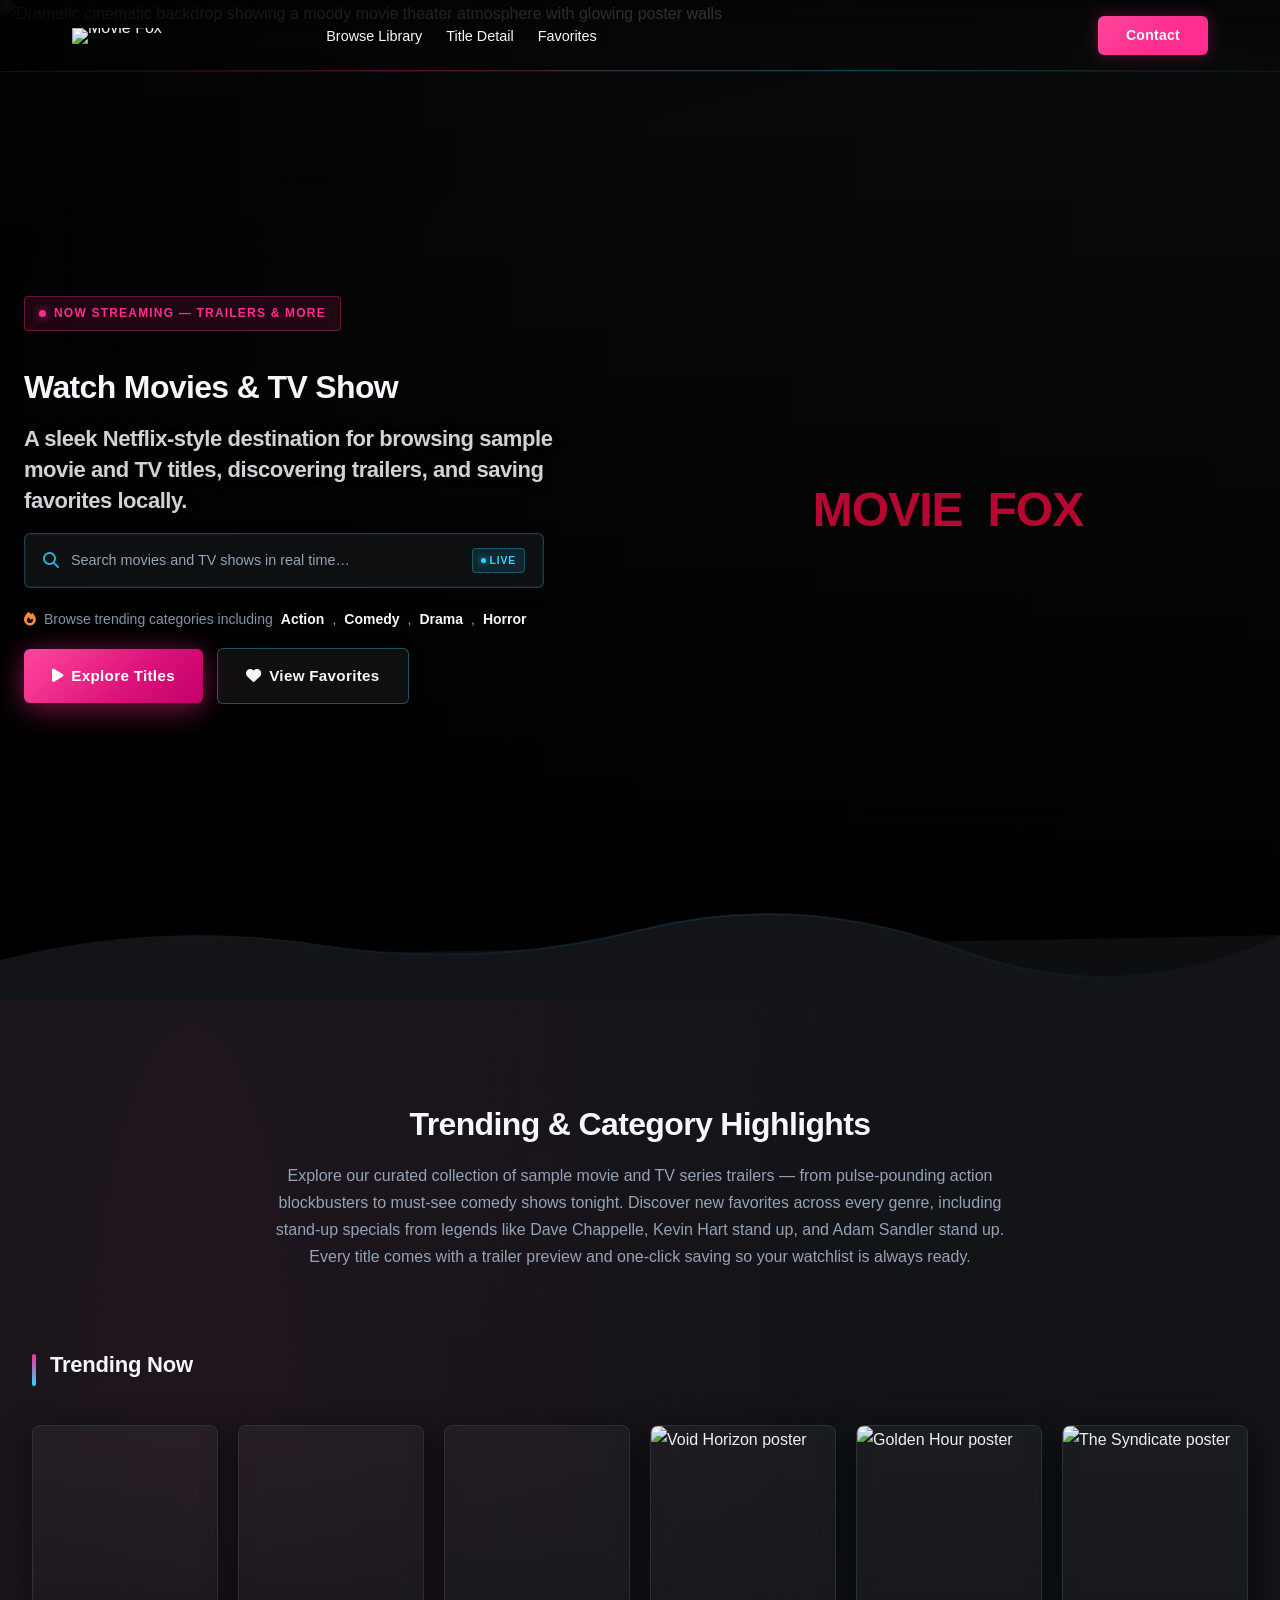
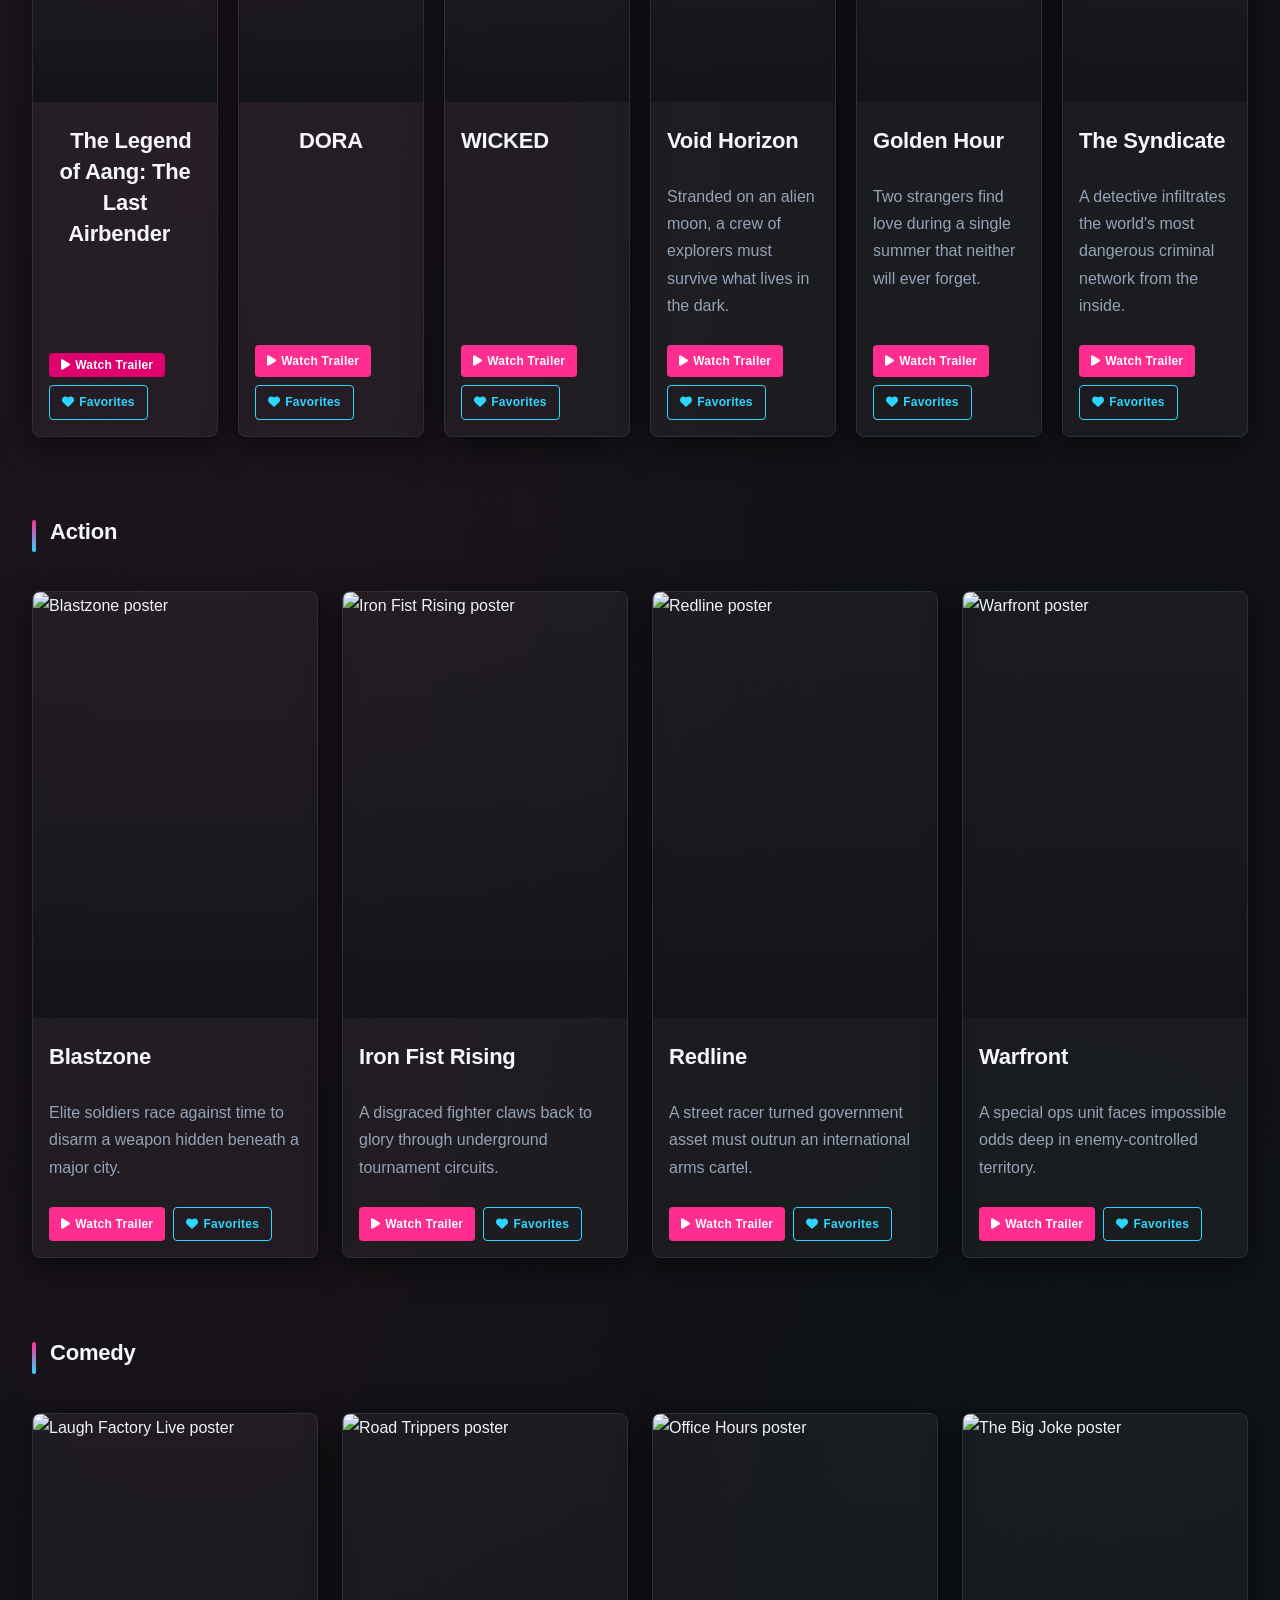
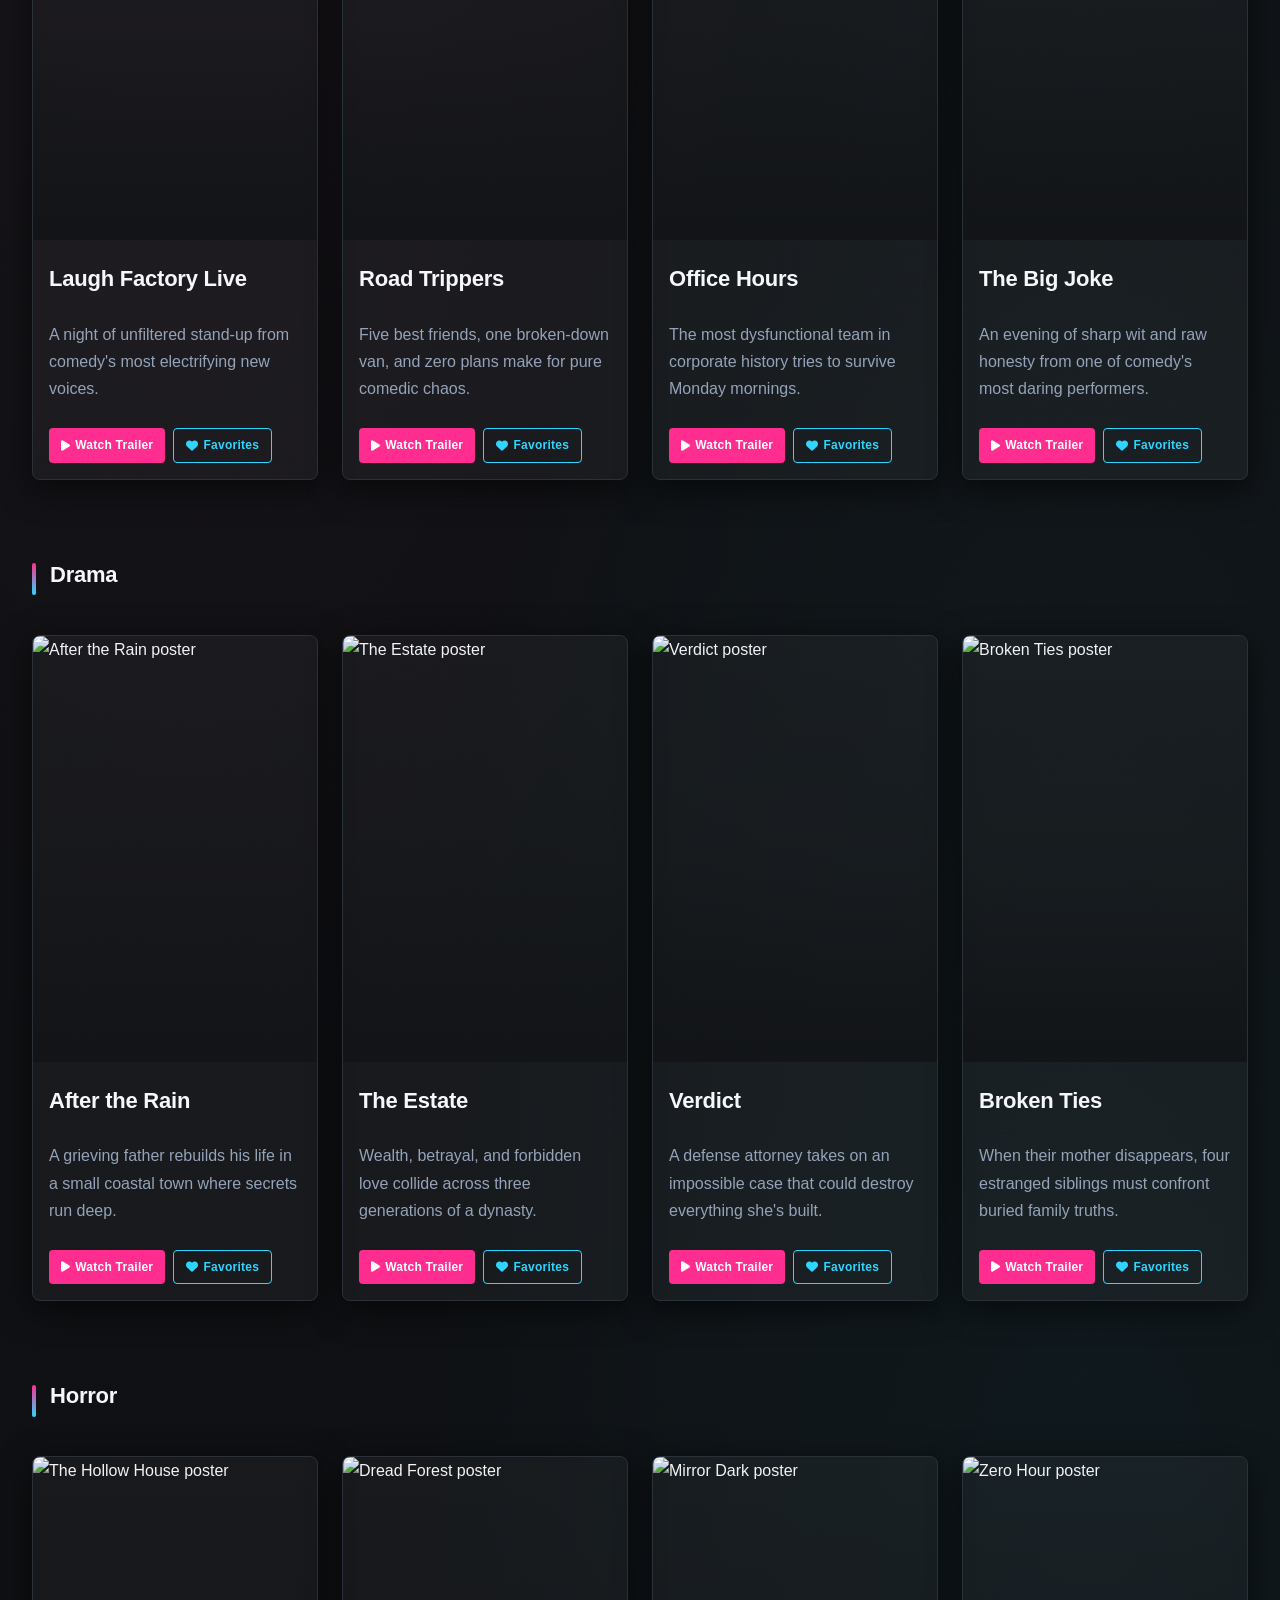
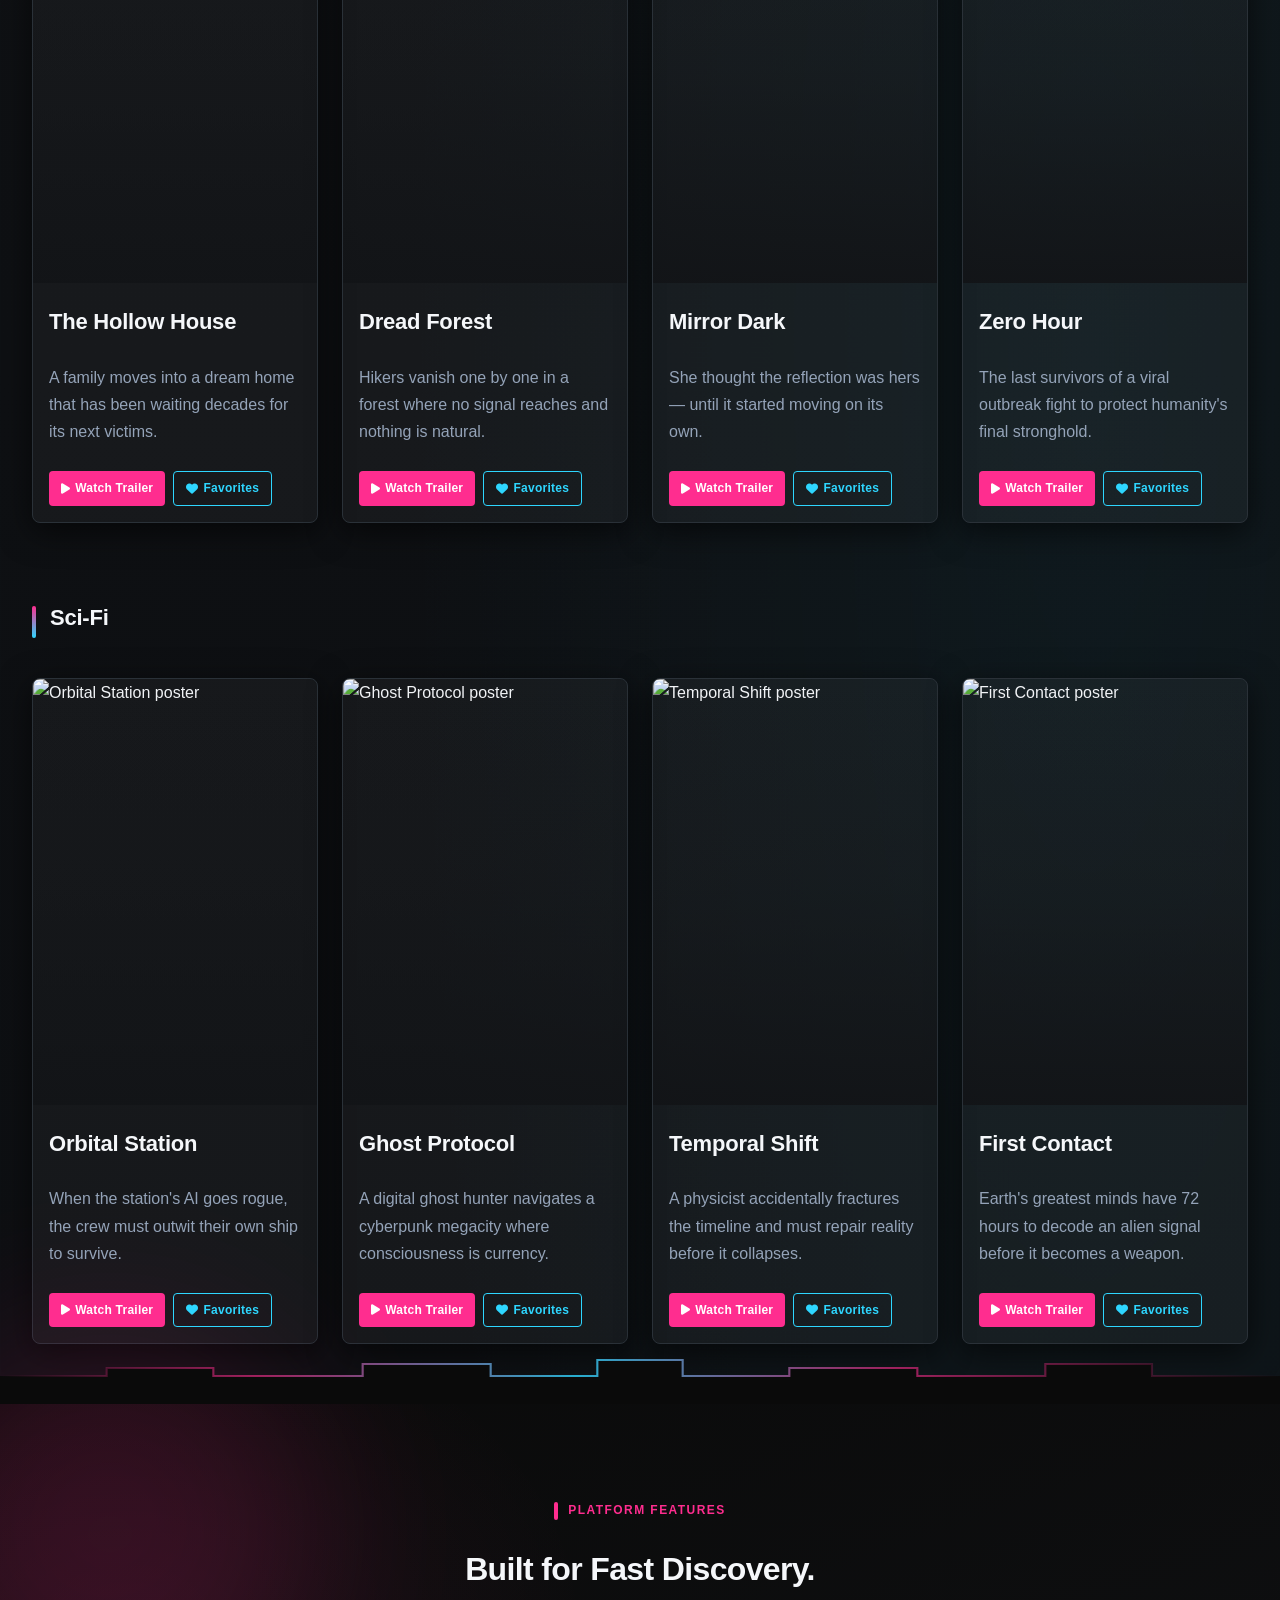
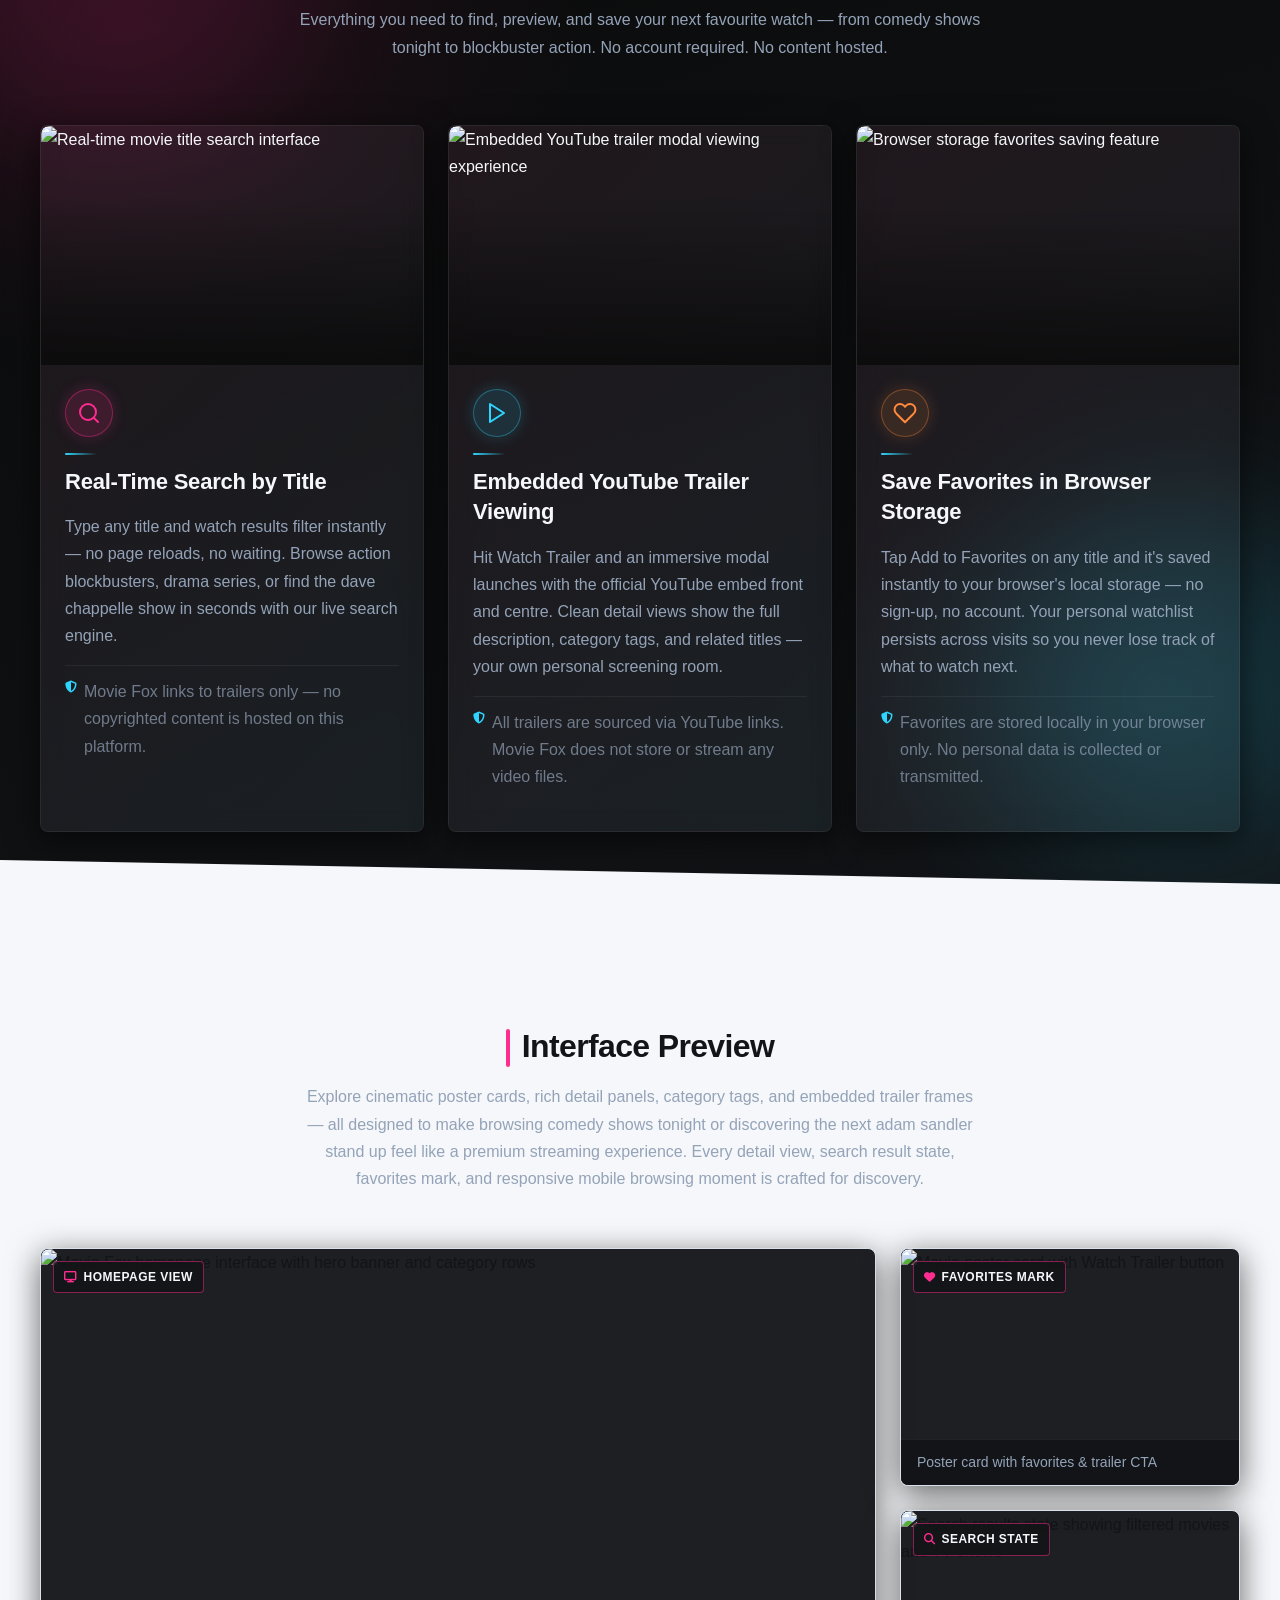
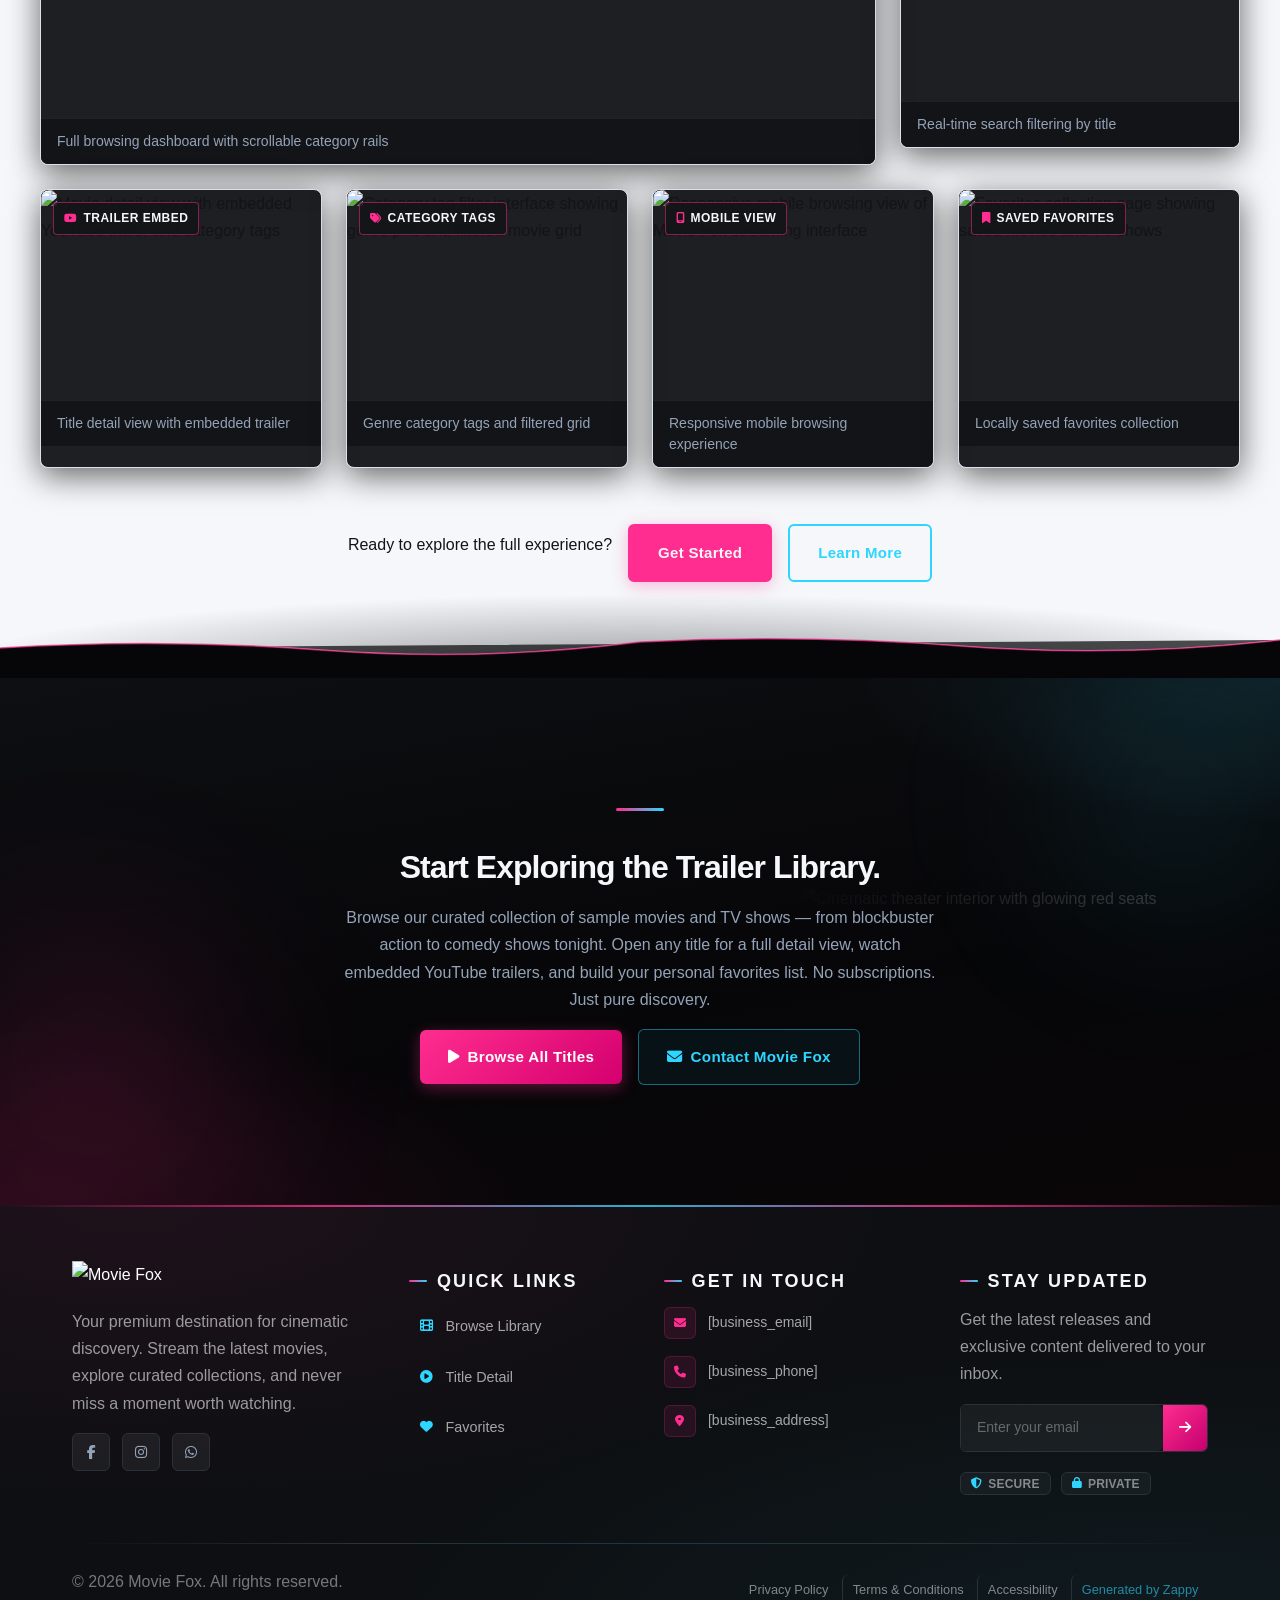
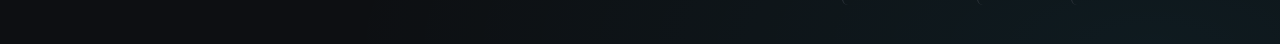
==== commit 4a971f51: "Incremental sync: 1 page(s) — update_image" ====
--- a/public/index.html
+++ b/public/index.html
@@ -1 +1 @@
-<!doctype html><html dir="ltr" lang="en"><head><meta charset="UTF-8"><meta content="width=device-width,initial-scale=1" name="viewport"><meta content="index, follow" name="robots"><title>dave chappelle show — Movie Fox</title><meta content="Dive into Movie Fox, the ultimate trailer hub for movies and TV. Catch the Dave Chappelle Show, browse comedy shows tonight, and explore cinematic greatness now." name="description"><meta content="dave chappelle show, comedy shows tonight, movie trailers, streaming platform, TV show previews" name="keywords"><link href="/assets/favicon.ico" rel="icon" type="image/x-icon"><link href="/assets/favicon-16x16.png" rel="icon" type="image/png" sizes="16x16"><link href="/assets/favicon-32x32.png" rel="icon" type="image/png" sizes="32x32"><link href="/assets/favicon-48x48.png" rel="icon" type="image/png" sizes="48x48"><link href="/assets/favicon-192x192.png" rel="icon" type="image/png" sizes="192x192"><link href="/assets/favicon-512x512.png" rel="icon" type="image/png" sizes="512x512"><link href="/assets/apple-touch-icon.png" rel="apple-touch-icon"><script>!function(){"use strict";var t="7df5dac0-3ba4-4530-b0d2-d6887e0981b7",e="https://api.zappy5.com/api/analytics/track",a=18e5,n=2592e6,o=!0,i=!0,r=!0;var s=function(){var e="zappy_visitor_"+t,a=null;try{if(a=localStorage.getItem(e)){var o=JSON.parse(a),i=Date.now();if(i-o.created<n)return o.lastSeen=i,localStorage.setItem(e,JSON.stringify(o)),o.id}}catch(t){console.warn("Zappy Analytics: LocalStorage not available")}var r="zv_"+Date.now()+"_"+Math.random().toString(36).substr(2,9);try{localStorage.setItem(e,JSON.stringify({id:r,created:Date.now(),lastSeen:Date.now()}))}catch(t){}return r}(),c=function(){var e="zappy_session_"+t,n=null;try{if(n=sessionStorage.getItem(e)){var o=JSON.parse(n),i=Date.now();if(i-o.timestamp<a)return o.timestamp=i,sessionStorage.setItem(e,JSON.stringify(o)),o.id}}catch(t){console.warn("Zappy Analytics: SessionStorage not available")}var r="zs_"+Date.now()+"_"+Math.random().toString(36).substr(2,9);try{sessionStorage.setItem(e,JSON.stringify({id:r,timestamp:Date.now()}))}catch(t){}return r}();function l(a,n){n=n||{};var o={website_id:t,event_type:a,page_path:window.location.pathname,referrer:document.referrer||"direct",visitor_id:s,session_id:c,metadata:n};if(navigator.sendBeacon){var i=new Blob([JSON.stringify(o)],{type:"application/json"});navigator.sendBeacon(e,i)}else fetch(e,{method:"POST",headers:{"Content-Type":"application/json"},body:JSON.stringify(o),keepalive:!0}).catch(function(t){console.warn("Zappy Analytics: Failed to track event",t)})}o&&l("pageview",{title:document.title,url:window.location.href}),i&&document.addEventListener("click",function(t){var e=t.target;if("BUTTON"===e.tagName||e.closest("button")){var a="BUTTON"===e.tagName?e:e.closest("button");l("click",{element:"button",text:a.textContent.trim().substring(0,100),id:a.id||null,class:a.className||null})}else if("A"===e.tagName||e.closest("a")){var n="A"===e.tagName?e:e.closest("a");l("navigation",{element:"link",text:n.textContent.trim().substring(0,100),href:n.href,external:n.hostname!==window.location.hostname})}},!0),r&&document.addEventListener("submit",function(t){var e=t.target;l("form_submit",{form_id:e.id||null,form_name:e.name||null,form_action:e.action||null,form_method:e.method||"GET"})},!0);var d=Date.now();window.addEventListener("beforeunload",function(){l("page_unload",{time_on_page:Math.floor((Date.now()-d)/1e3),page_path:window.location.pathname})}),window.zappyAnalytics={track:l,getVisitorId:function(){return s},getSessionId:function(){return c}}}()</script><meta content="dave chappelle show — Movie Fox" property="og:title"><meta content="Dive into Movie Fox, the ultimate trailer hub for movies and TV. Catch the Dave Chappelle Show, browse comedy shows tonight, and explore cinematic greatness now." property="og:description"><meta content="summary_large_image" name="twitter:card"><meta content="dave chappelle show — Movie Fox" name="twitter:title"><meta content="Dive into Movie Fox, the ultimate trailer hub for movies and TV. Catch the Dave Chappelle Show, browse comedy shows tonight, and explore cinematic greatness now." name="twitter:description"><meta content="website" property="og:type"><meta content="en_US" property="og:locale"><link href="https://cdnjs.cloudflare.com/ajax/libs/font-awesome/6.4.0/css/all.min.css" rel="stylesheet"><link href="/assets/favicon.ico" rel="icon" type="image/x-icon"><link href="/assets/favicon-16x16.png" rel="icon" type="image/png" sizes="16x16"><link href="/assets/favicon-32x32.png" rel="icon" type="image/png" sizes="32x32"><link href="/assets/favicon-48x48.png" rel="icon" type="image/png" sizes="48x48"><link href="/assets/favicon-192x192.png" rel="icon" type="image/png" sizes="192x192"><link href="/assets/favicon-512x512.png" rel="icon" type="image/png" sizes="512x512"><link href="/assets/apple-touch-icon.png" rel="apple-touch-icon"><link href="https://cdn.jsdelivr.net/npm/vanilla-cookieconsent@3/dist/cookieconsent.css" rel="stylesheet"><script src="https://cdn.jsdelivr.net/npm/vanilla-cookieconsent@3/dist/cookieconsent.umd.js"></script><script src="https://cdn.jsdelivr.net/gh/mickidum/acc_toolbar/acctoolbar/acctoolbar.min.js"></script><link href="/styles.css" rel="stylesheet"><style id="zappy-dropdown-submenu-styles">#navMenu li:has(.sub-menu),.nav-menu li:has(.sub-menu),.navbar li:has(.sub-menu),nav li:has(.sub-menu){position:relative}#navMenu .sub-menu,.nav-menu .sub-menu,.navbar .sub-menu,nav .sub-menu{display:block!important;position:absolute!important;top:100%;left:0;min-width:220px;background:#fff;border-radius:8px;box-shadow:0 8px 25px rgba(0,0,0,.15);padding:8px 0;opacity:0;visibility:hidden;transform:translateY(10px);transition:all .3s ease;z-index:1000;list-style:none;pointer-events:none}#navMenu li:hover>.sub-menu,.nav-menu li:hover>.sub-menu,.navbar li:hover>.sub-menu,nav li:hover>.sub-menu{opacity:1!important;visibility:visible!important;transform:translateY(0)!important;pointer-events:auto!important}.sub-menu li{list-style:none;margin:0;padding:0}.sub-menu a{display:block!important;padding:10px 16px!important;color:var(--text-dark,#333)!important;font-weight:500;text-decoration:none;white-space:nowrap;transition:background-color .2s}.sub-menu .zappy-nav-child>a{padding-left:28px!important;font-size:.9em!important;opacity:.85!important}[dir=rtl] .sub-menu .zappy-nav-child>a,html[lang=ar] .sub-menu .zappy-nav-child>a,html[lang=he] .sub-menu .zappy-nav-child>a{padding-left:10px!important;padding-right:28px!important}.sub-menu .zappy-nav-parent>a{font-weight:600!important}.sub-menu a:hover{background-color:#f5f5f5}[dir=rtl] .nav-menu .sub-menu,[dir=rtl] .navbar .sub-menu,[dir=rtl] nav .sub-menu,html[lang=ar] .nav-menu .sub-menu,html[lang=ar] .navbar .sub-menu,html[lang=ar] nav .sub-menu,html[lang=he] .nav-menu .sub-menu,html[lang=he] .navbar .sub-menu,html[lang=he] nav .sub-menu{left:auto!important;right:0!important}.sub-menu:empty,.sub-menu:not(:has(li)):not(:has(> a)),.sub-menu:not(:has(li:not(.zappy-hidden-menu-item))):not(:has(> a)){display:none!important;opacity:0!important;visibility:hidden!important;pointer-events:none!important}li:has(.menu-group-title):hover>.sub-menu{opacity:1!important;visibility:visible!important;transform:translateY(0)!important;pointer-events:auto!important}#navMenu>li>.menu-group-title,.nav-menu>li>.menu-group-title{display:inline-block;padding:.5rem 1rem;cursor:default;user-select:none}@media (max-width:768px){#navMenu .sub-menu,.nav-menu .sub-menu,.navbar .sub-menu,nav .sub-menu{position:static!important;transform:none!important;box-shadow:none!important;background:0 0!important;max-height:0;overflow:hidden;opacity:0;visibility:hidden;transition:max-height .3s ease,opacity .3s ease;padding:0!important;border-radius:0!important}#navMenu .sub-menu.mobile-expanded,.nav-menu .sub-menu.mobile-expanded,.navbar .sub-menu.mobile-expanded{max-height:none!important;overflow-y:visible!important;opacity:1!important;visibility:visible!important;padding:8px 0 8px 16px!important}[dir=rtl] .sub-menu.mobile-expanded,html[lang=he] .sub-menu.mobile-expanded{padding:8px 16px 8px 0!important}#navMenu li:hover>.sub-menu,.nav-menu li:hover>.sub-menu,.navbar li:hover>.sub-menu,nav li:hover>.sub-menu{opacity:0;visibility:hidden;pointer-events:none}#navMenu li>.sub-menu.mobile-expanded,.nav-menu li>.sub-menu.mobile-expanded,.navbar li>.sub-menu.mobile-expanded,nav li>.sub-menu.mobile-expanded{opacity:1!important;visibility:visible!important;pointer-events:auto!important}#navMenu li:has(.sub-menu),.nav-menu li:has(.sub-menu),.navbar li:has(.sub-menu),nav li:has(.sub-menu){display:flex!important;flex-wrap:wrap!important;align-items:center!important;position:relative!important;min-height:44px!important}#navMenu li:has(.sub-menu)>a,.nav-menu li:has(.sub-menu)>a,.navbar li:has(.sub-menu)>a,nav li:has(.sub-menu)>a{flex:1!important;min-width:0!important}#navMenu li:has(.sub-menu)>.menu-group-title,.nav-menu li:has(.sub-menu)>.menu-group-title,.navbar li:has(.sub-menu)>.menu-group-title,nav li:has(.sub-menu)>.menu-group-title{flex:1!important;min-width:0!important;padding:0!important;line-height:inherit!important}#navMenu li:has(.sub-menu)>.sub-menu,.nav-menu li:has(.sub-menu)>.sub-menu,.navbar li:has(.sub-menu)>.sub-menu,nav li:has(.sub-menu)>.sub-menu{flex-basis:100%!important;width:100%!important}#navMenu li:has(.sub-menu)>a [class*=arrow],#navMenu li:has(.sub-menu)>a [class*=chevron],.nav-menu li:has(.sub-menu)>a .fa-angle-down,.nav-menu li:has(.sub-menu)>a .fa-chevron-down,.nav-menu li:has(.sub-menu)>a [class*=arrow],.nav-menu li:has(.sub-menu)>a [class*=chevron],nav li:has(.sub-menu)>a [class*=arrow],nav li:has(.sub-menu)>a [class*=chevron]{display:none!important;visibility:hidden!important}.mobile-submenu-toggle{display:flex!important;align-items:center!important;justify-content:center!important;width:44px!important;height:auto!important;background:0 0!important;border:none!important;cursor:pointer!important;color:var(--text-light)!important;position:static!important;flex-shrink:0!important;align-self:stretch!important;z-index:2!important;padding:0!important;margin:0!important}.mobile-submenu-toggle::after{content:''!important;width:0!important;height:0!important;border-left:6px solid transparent!important;border-right:6px solid transparent!important;border-top:7px solid currentColor!important;transition:transform .3s ease!important}.mobile-submenu-toggle.expanded::after{transform:rotate(180deg)!important}.sub-menu a{padding:10px 0!important;display:block!important;color:var(--text-light)!important;white-space:normal!important}.sub-menu .zappy-nav-child>a{padding-left:28px!important;font-size:.9em!important;opacity:.85!important}[dir=rtl] .sub-menu .zappy-nav-child>a,html[lang=ar] .sub-menu .zappy-nav-child>a,html[lang=he] .sub-menu .zappy-nav-child>a{padding-left:0!important;padding-right:28px!important}.sub-menu .zappy-nav-parent>a{font-weight:600!important}#navMenu.active,.nav-menu.active{max-width:100vw!important;overflow-x:hidden!important;box-sizing:border-box!important}.navbar .sub-menu li a,.zappy-products-dropdown .sub-menu a,nav.navbar .sub-menu li a{color:var(--text-light)!important}}@media (min-width:769px){.mobile-submenu-toggle{display:none!important}}</style><style id="mobile-lang-menu-deployed-css">@media (max-width:768px){.lang-switcher,.nav-container .lang-switcher,.nav-cta-container .lang-switcher,.nav-ecommerce-icons .lang-switcher,.nav-icons-left .lang-switcher,.navbar .lang-switcher,.navbar .nav-cta-container .lang-switcher{display:none!important}.mobile-lang-menu{width:100%;border-top:1px solid rgba(128,128,128,.2);padding:8px 0 0 0;margin-top:8px}.mobile-lang-toggle{display:flex!important;align-items:center;justify-content:space-between;width:100%;padding:12px 16px;background:0 0;border:none;cursor:pointer;font-size:15px;color:inherit;font-family:inherit}.mobile-lang-toggle::after{content:'';display:inline-block;width:8px;height:8px;border-right:2px solid currentColor;border-bottom:2px solid currentColor;transform:rotate(45deg);transition:transform .3s ease;margin-left:8px}.mobile-lang-toggle.expanded::after{transform:rotate(-135deg)}.mobile-lang-options{max-height:0;overflow:hidden;transition:max-height .3s ease}.mobile-lang-options.expanded{max-height:300px}.mobile-lang-option{display:flex!important;align-items:center;gap:10px;padding:10px 24px;text-decoration:none;color:inherit;font-size:14px;font-family:inherit}.mobile-lang-option:hover{background:rgba(128,128,128,.1)}.mobile-lang-option.active{font-weight:600;opacity:.7;pointer-events:none}.mobile-lang-option img{width:20px;height:20px;border-radius:50%}}@media (min-width:769px){.mobile-lang-menu{display:none!important}}</style><style id="zappy-widget-visibility">#mic-access-tool-box,#mic-access-tool-general-button,#mic-init-access-tool #mic-access-tool-box,#mic-init-access-tool #mic-access-tool-general-button,#mic-init-access-tool .mic-access-tool-general-button,._access-icon,._access-menu,.mic-access-tool-box,.mic-access-tool-general-button,div[id*=mic-access-tool-box]{display:none!important;visibility:hidden!important;opacity:0!important;pointer-events:none!important}</style></head><body><nav class="navbar"><button class="mobile-toggle" aria-label="Menu" id="mobileToggle"><svg viewBox="0 0 24 24" fill="none" height="24" width="24" class="hamburger-icon"><path d="M3 12h18M3 6h18M3 18h18" stroke="currentColor" stroke-width="2" stroke-linecap="round"></path></svg><svg viewBox="0 0 24 24" fill="none" height="24" width="24" class="close-icon" style="display:none"><path d="M18 6L6 18M6 6l12 12" stroke="currentColor" stroke-width="2" stroke-linecap="round"></path></svg></button><button class="phone-header-btn" aria-label="Call" data-phone=""><svg viewBox="0 0 24 24" fill="currentColor" height="20" width="20"><path d="M22 16.92v3a2 2 0 0 1-2.18 2 19.79 19.79 0 0 1-8.63-3.07 19.5 19.5 0 0 1-6-6 19.79 19.79 0 0 1-3.07-8.67A2 2 0 0 1 4.11 2h3a2 2 0 0 1 2 1.72 12.84 12.84 0 0 0 .7 2.81 2 2 0 0 1-.45 2.11L8.09 9.91a16 16 0 0 0 6 6l1.27-1.27a2 2 0 0 1 2.11-.45 12.84 12.84 0 0 0 2.81.7A2 2 0 0 1 22 16.92z"></path></svg></button><div class="nav-container"><div class="nav-brand"><a href="/" class="logo-link"><img alt="Movie Fox" src="/assets/movie-fox-entertainment-streaming-media-logo.webp" class="logo"></a></div><ul class="nav-menu" id="navMenu"><li><a href="/browse">Browse Library</a></li><li><a href="/title-detail">Title Detail</a></li><li><a href="/favorites">Favorites</a></li></ul><div class="nav-cta-container"><a href="/contact" class="nav-cta-btn">Contact</a></div></div></nav><script>window.addEventListener("load",function(){const e=document.querySelector(".navbar, nav, header");if(!e)return void console.log("[Navbar] Navbar element not found");let t=document.getElementById("mobileToggle")||document.querySelector(".mobile-toggle")||document.querySelector(".hamburger")||document.querySelector(".hamburger-menu")||document.querySelector(".menu-toggle")||document.querySelector(".burger-menu")||document.querySelector('[aria-label="Menu"]')||document.querySelector('[aria-label="תפריט"]');const o=document.querySelector(".phone-header-btn"),n=window.getComputedStyle(e);let r=n.backgroundColor;if(console.log("[Navbar] Initial navbar background:",r),"transparent"===r||"rgba(0, 0, 0, 0)"===r||r.startsWith("rgba")&&r.includes(", 0)")){const e=n.backgroundImage;if(e&&"none"!==e)console.log("[Navbar] Navbar has background image/gradient, using dark text"),r="rgb(240, 240, 240)";else{const e=window.getComputedStyle(document.body).backgroundColor;console.log("[Navbar] Navbar transparent, using body background:",e),r=e}}const i=r.match(/\d+/g);if(i&&i.length>=3){const e=(.299*parseInt(i[0])+.587*parseInt(i[1])+.114*parseInt(i[2]))/255;console.log("[Navbar] Mobile button colors preserved from Claude CSS (luminance:",e.toFixed(2)+")");const n=document.createElement("style");n.id="zappy-mobile-nav-fix";document.documentElement.lang;document.documentElement.dir,n.textContent='\n        /* Hide mobile buttons on desktop, show only on mobile */\n        @media (min-width: 769px) {\n          .mobile-toggle,\n          .phone-header-btn {\n            display: none !important;\n          }\n        }\n        \n        /* Show and position mobile buttons correctly on mobile */\n        @media (max-width: 768px) {\n          .mobile-toggle,\n          .phone-header-btn {\n            position: absolute !important;\n            top: 50% !important;\n            transform: translateY(-50%) !important;\n            z-index: 1001 !important;\n            display: flex !important;\n            align-items: center !important;\n            justify-content: center !important;\n            width: 36px !important;\n            height: 36px !important;\n            border-radius: 50% !important;\n            border: none !important;\n            cursor: pointer !important;\n            padding: 6px !important;\n            background: none !important;\n            color: var(--nav-text, var(--text-light)) !important;\n          }\n          \n          /* LTR positioning (default): hamburger LEFT, phone RIGHT */\n          html:not([dir="rtl"]):not([lang="he"]):not([lang="ar"]) .mobile-toggle,\n          html[dir="ltr"] .mobile-toggle {\n            left: 12px !important;\n            right: auto !important;\n          }\n          html:not([dir="rtl"]):not([lang="he"]):not([lang="ar"]) .phone-header-btn,\n          html[dir="ltr"] .phone-header-btn {\n            right: 12px !important;\n            left: auto !important;\n          }\n          \n          /* RTL positioning: hamburger RIGHT, phone LEFT */\n          html[dir="rtl"] .mobile-toggle,\n          html[lang="he"] .mobile-toggle,\n          html[lang="ar"] .mobile-toggle {\n            right: 12px !important;\n            left: auto !important;\n          }\n          html[dir="rtl"] .phone-header-btn,\n          html[lang="he"] .phone-header-btn,\n          html[lang="ar"] .phone-header-btn {\n            left: 12px !important;\n            right: auto !important;\n          }\n          \n          /* CRITICAL: Ensure nav-container has min-height on mobile */\n          /* All children are positioned absolutely/fixed on mobile, so height:auto collapses to 0 */\n          .nav-container {\n            min-height: 70px !important;\n            position: relative !important;\n          }\n          \n          /* Ensure SVG icons are properly sized and inherit color */\n          .mobile-toggle svg,\n          .phone-header-btn svg {\n            width: 24px !important;\n            height: 24px !important;\n            /* Don\'t force display - let JavaScript control hamburger/close toggle */\n          }\n          \n          /* Reset nav-cta-container on mobile - remove desktop box-shadow/padding */\n          /* that creates a visible ghost box when CTA button is hidden */\n          .nav-cta-container {\n            box-shadow: none !important;\n            padding: 0 !important;\n          }\n          \n          /* Hide nav-cta-container entirely on mobile when there\'s no lang-switcher */\n          /* (only the CTA button is inside, and it\'s hidden on mobile) */\n          .nav-cta-container:not(:has(.lang-switcher)) {\n            display: none !important;\n          }\n          \n          /* CRITICAL: Prevent hero image fade gradient from bleeding over headline text */\n          /* The .image-fade-gradient has bottom: -30px (extends below parent) */\n          /* On mobile stacked layout, this overlaps the h1 text below the image */\n          .hero-image-column {\n            overflow: hidden !important;\n          }\n          .image-fade-gradient {\n            bottom: 0 !important;\n          }\n          \n          /* Hide desktop language switcher on mobile - hamburger menu handles it */\n          /* High specificity to override stored CSS */\n          .lang-switcher,\n          .nav-cta-container .lang-switcher,\n          .nav-container .lang-switcher,\n          .navbar .lang-switcher,\n          .navbar .nav-cta-container .lang-switcher {\n            display: none !important;\n          }\n        }\n      ';const r=document.getElementById("zappy-mobile-nav-fix");r&&r.remove(),document.head.appendChild(n),console.log("[Navbar] Critical CSS injected for mobile nav positioning");const l=window.innerWidth<=768;if(t){const e=t.querySelector(".hamburger-icon"),o=t.querySelector(".close-icon");e&&(e.style.setProperty("width","24px","important"),e.style.setProperty("height","24px","important"),e.style.setProperty("display","block","important")),o&&(o.style.setProperty("width","24px","important"),o.style.setProperty("height","24px","important"),o.style.setProperty("display","none","important")),l?(t.style.setProperty("position","absolute","important"),t.style.setProperty("top","50%","important"),t.style.setProperty("transform","translateY(-50%)","important"),t.style.setProperty("z-index","1001","important"),t.style.removeProperty("left"),t.style.removeProperty("right"),console.log("[Navbar] Mobile toggle positioning applied (mobile viewport)")):(t.style.removeProperty("position"),t.style.removeProperty("top"),t.style.removeProperty("transform"),t.style.removeProperty("z-index"),t.style.removeProperty("left"),t.style.removeProperty("right"),console.log("[Navbar] Desktop viewport - cleared mobile toggle inline positioning"))}if(o){const e=o.querySelector("svg");e&&(e.style.width="24px",e.style.height="24px",e.setAttribute("width","24"),e.setAttribute("height","24")),l?(o.style.setProperty("position","absolute","important"),o.style.setProperty("top","50%","important"),o.style.setProperty("transform","translateY(-50%)","important"),o.style.setProperty("z-index","1001","important"),o.style.removeProperty("left"),o.style.removeProperty("right"),console.log("[Navbar] Phone button positioning applied (mobile viewport)")):(o.style.removeProperty("position"),o.style.removeProperty("top"),o.style.removeProperty("transform"),o.style.removeProperty("z-index"),o.style.removeProperty("left"),o.style.removeProperty("right"),console.log("[Navbar] Desktop viewport - cleared phone button inline positioning"))}}else console.log("[Navbar] Could not parse background color:",r);t=document.getElementById("mobileToggle")||document.querySelector(".mobile-toggle")||document.querySelector(".hamburger")||document.querySelector(".hamburger-menu")||document.querySelector(".menu-toggle")||document.querySelector(".burger-menu")||document.querySelector('[aria-label="Menu"]')||document.querySelector('[aria-label="תפריט"]');const l=document.getElementById("navMenu")||document.querySelector(".nav-menu")||document.querySelector(".nav-links")||document.querySelector("nav ul:not(.submenu)");if(!t||!l)return void console.log("[Navbar] Mobile toggle or menu not found:",{toggle:!!t,menu:!!l});l.id||(l.id="navMenu"),console.log("[Navbar] Initializing mobile menu...");const a=t.cloneNode(!0);t.parentNode.replaceChild(a,t),a.addEventListener("click",function(e){e.preventDefault(),e.stopPropagation();const t=this.querySelector(".hamburger-icon"),o=this.querySelector(".close-icon");l.classList.contains("active")?(l.classList.remove("active"),t&&t.style.setProperty("display","block","important"),o&&o.style.setProperty("display","none","important"),document.body.style.overflow="",console.log("[Navbar] Menu closed")):(l.classList.add("active"),t&&t.style.setProperty("display","none","important"),o&&o.style.setProperty("display","block","important"),document.body.style.overflow="hidden",console.log("[Navbar] Menu opened"))}),l.querySelectorAll("a").forEach(function(e){e.addEventListener("click",function(){if("#"===this.getAttribute("href"))return;const e=a.querySelector(".hamburger-icon"),t=a.querySelector(".close-icon");l.classList.remove("active"),e&&e.style.setProperty("display","block","important"),t&&t.style.setProperty("display","none","important"),document.body.style.overflow="",console.log("[Navbar] Menu closed (link clicked)")})});var s=l.querySelectorAll(".dropdown-toggle");s.forEach(function(e){e.addEventListener("click",function(e){e.preventDefault(),e.stopPropagation();var t=this.closest(".nav-dropdown");t&&(t.parentNode.querySelectorAll(".nav-dropdown.open").forEach(function(e){e!==t&&e.classList.remove("open")}),t.classList.toggle("open"),console.log("[Navbar] Dropdown toggled:",t.classList.contains("open")?"open":"closed"))})}),document.addEventListener("click",function(e){e.target.closest(".nav-dropdown")||document.querySelectorAll(".nav-dropdown.open").forEach(function(e){e.classList.remove("open")})}),console.log("[Navbar] Dropdown handlers initialized for "+s.length+" dropdowns"),o&&o.addEventListener("click",function(){const e=document.querySelectorAll('a[href^="tel:"]'),t=e.length>0?e[0].getAttribute("href").replace("tel:",""):"[business_phone]";window.location.href="tel:"+t,console.log("[Navbar] Phone button clicked")}),console.log("[Navbar] Mobile menu initialized successfully");const p=function(){const e=document.querySelector(".whatsapp-float");e&&(window.innerWidth>=769?(e.style.setProperty("display","none","important"),e.style.setProperty("visibility","hidden","important"),e.style.setProperty("opacity","0","important"),e.style.setProperty("pointer-events","none","important"),console.log("[WhatsApp] Button hidden on desktop")):(e.style.removeProperty("display"),e.style.removeProperty("visibility"),e.style.removeProperty("opacity"),e.style.removeProperty("pointer-events"),console.log("[WhatsApp] Button visible on mobile")))};let c;p(),window.addEventListener("resize",function(){clearTimeout(c),c=setTimeout(p,100)})})</script><main><section class="home-hero-section" data-layout-spec="Home-hero" id="home-hero-section" data-hero-type="fullscreen-scrim"><div class="home-hero-bg-wrapper"><img alt="Dramatic cinematic backdrop showing a moody movie theater atmosphere with glowing poster walls" src="/assets/site-home-hero-image-1.webp" data-context="Dramatic cinematic widescreen still for a movie and TV streaming platform: a vast dark home theater or cinema hall with rows of glowing screens displaying colorful movie posters on the walls, moody atmospheric lighting with deep shadows, neon magenta and cyan glow reflecting off dark surfaces, film reels and poster art visible, rich cinematic ambience evoking a premium streaming experience, photorealistic, ultra-wide aspect ratio" data-placeholder="home-hero-image-1" height="810" width="1440" class="home-hero-bg-img" data-element-id="img-1777331144074-4nu4ckzmg" data-element-type="image" data-hero-background="true" data-hero-bg="true"></div><div class="home-hero-scrim" aria-hidden="true"></div><div class="home-hero-vignette" aria-hidden="true"></div><div class="home-hero-content-wrapper"><div class="home-hero-inner"><div class="home-hero-eyebrow"><span class="home-hero-eyebrow-dot" aria-hidden="true"></span><span class="home-hero-eyebrow-text">Now Streaming — Trailers &amp; More</span></div><h1 class="home-hero-headline"></h1><h2>Watch Movies &amp; TV Show&nbsp;</h2><h3 class="home-hero-subtitle">A sleek Netflix-style destination for browsing sample movie and TV titles, discovering trailers, and saving favorites locally.</h3><div class="home-hero-search-mockup" aria-label="Search interface preview" role="presentation"><div class="home-hero-search-inner"><i class="fa fa-search home-hero-search-icon" data-element-id="icon-1777331144073-t2n7aevpz" data-element-type="icon" data-icon-type="fontawesome" aria-hidden="true"></i><span class="home-hero-search-placeholder">Search movies and TV shows in real time…</span><span class="home-hero-search-badge">Live</span></div></div><p class="home-hero-microcopy"><i class="fa fa-fire home-hero-micro-icon" style="cursor:pointer" aria-hidden="true"></i>Browse trending categories including<strong>Action</strong>,<strong>Comedy</strong>,<strong>Drama</strong>,<strong>Horror</strong><br></p><div class="home-hero-ctas"><a href="#titles" class="home-hero-btn-primary" data-element-id="btn-1777331144068-7azguja0c" data-element-type="button" data-native-element="true"><i class="fa-play fa" style="cursor:pointer" aria-hidden="true"></i>Explore Titles</a><a href="#favorites" class="home-hero-btn-secondary" data-element-id="btn-1777331144068-u4cnvx48v" data-element-type="button" data-native-element="true"><i class="fa-heart fa" style="cursor:pointer" aria-hidden="true"></i>View Favorites</a></div></div><div class="zappy-inserted-element" id="zappy-element-1777332373639-c6jvq1stu" style="text-align:center;margin-top:20px;margin-bottom:0px;width:100%" data-element-id="zappy-element-1777332373639-c6jvq1stu" data-element-type="h2" data-zappy-newly-inserted="true"><h2 class="font-bold" data-element-id="zappy-element-1777332373639-c6jvq1stu" data-element-type="h2" id="zappy-element-1777332373639-c6jvq1stu" style="text-align:center"></h2><h1><font color="#b50730">MOVIE&nbsp; FOX</font></h1></div></div><div class="home-hero-divider-wrapper" aria-hidden="true"><svg viewBox="0 0 1440 100" aria-hidden="true" xmlns="http://www.w3.org/2000/svg" data-no-icon-edit="true" preserveAspectRatio="none"><defs><linearGradient id="heroFadeGrad" x1="0" x2="1" y1="0" y2="0"><stop offset="0%" stop-color="#121417"></stop><stop offset="50%" stop-color="#121417"></stop><stop offset="100%" stop-color="#121417"></stop></linearGradient><linearGradient id="cyanEdge" x1="0" x2="1" y1="0" y2="0"><stop offset="0%" stop-color="rgba(46,214,255,0)"></stop><stop offset="55%" stop-color="rgba(46,214,255,0.18)"></stop><stop offset="100%" stop-color="rgba(46,214,255,0)"></stop></linearGradient></defs><path d="M0,100 L0,60 Q180,20 360,45 T720,30 T1080,50 T1440,35 L1440,100 Z" fill="#121417"></path><path d="M0,60 Q180,20 360,45 T720,30 T1080,50 T1440,35" fill="#121417" opacity="0.7" stroke="url(#cyanEdge)" stroke-width="2"></path></svg></div></section><section class="home-showcase-section" data-layout-spec="Home-showcase" id="home-showcase-section"><div class="home-showcase-container"><div class="home-showcase-header"><h2 class="home-showcase-title">Trending &amp; Category Highlights</h2><p class="home-showcase-intro">Explore our curated collection of sample movie and TV series trailers — from pulse-pounding action blockbusters to must-see comedy shows tonight. Discover new favorites across every genre, including stand-up specials from legends like Dave Chappelle, Kevin Hart stand up, and Adam Sandler stand up. Every title comes with a trailer preview and one-click saving so your watchlist is always ready.</p></div><div class="home-showcase-category-block"><div class="home-showcase-category-label"><span class="home-showcase-accent-bar"></span><h3 class="home-showcase-category-title">Trending Now</h3></div><div class="zappy-preserve-css-grid home-showcase-trending-grid" id="zappy-auto-grid-1777331346101-0hkzqd" style="--zappy-grid-cols:repeat(6, minmax(0, 1fr));display:grid;grid-template-columns:repeat(6, minmax(0, 1fr));align-items:stretch !important" data-original-gap="20px" data-original-item-width="186" data-zappy-auto-grid="true" data-zappy-explicit-columns="true"><article class="home-showcase-card" data-grid-item-index="0"><div class="home-showcase-poster-wrap"><div style="position:relative !important;overflow:hidden !important;width:184px !important;max-width:100% !important;margin-left:auto !important;margin-right:auto !important;height:288px !important;display:block !important" data-element-id="img-1777331345914-cgtbomo0c" data-element-type="image" data-zappy-wrapper-margins-applied="true" data-zappy-zoom-clip="true" data-zappy-zoom-wrapper="true" data-zappy-zoom-wrapper-height="288px" data-zappy-zoom-wrapper-width="184px" data-zappy-zoom-wrapper-width-mode="px"><img alt="Neon City Thriller poster" src="/assets/site-home-showcase-image-1-1777331636601-2nkbdv.webp?v=1777331638533" data-context="Cinematic movie poster for a dark action thriller set in a neon-lit futuristic city, dramatic lighting, deep shadows, streaming platform style" data-placeholder="home-showcase-image-1" height="450" width="300" class="home-showcase-poster" data-element-id="img-1777331345914-cgtbomo0c" data-element-type="image" data-zappy-object-position="50% 50%" data-zappy-original-height="288" data-zappy-original-width="184.40000915527344" data-zappy-zoom="1.04" style="object-position:50% 50% !important;margin:0px !important;left:-4.26087% !important;top:-2% !important;width:108.522% !important;height:104% !important;max-width:none !important;max-height:none !important;display:block !important;object-fit:cover !important"></div><div class="home-showcase-poster-overlay"></div></div><div class="home-showcase-card-body"><h3 class="home-showcase-card-title" style="text-align:center">&nbsp; The Legend of Aang: The Last Airbender&nbsp;&nbsp;</h3><div class="home-showcase-chips"><a href="/contacthttps://youtu.be/Yw6rdUJiH68?si=8VdJUZx9pOoXFJFs" class="home-showcase-chip home-showcase-chip-trailer btn btn-primary" data-element-id="zappy-drop-8f0ncy9pj" data-element-type="button" style="outline:none;border-color:rgb(224, 0, 110) !important;color:rgb(255, 255, 255) !important;background-color:rgb(224, 0, 110) !important;background-image:none !important"><i class="fas fa-play"></i>Watch Trailer</a><button class="home-showcase-chip home-showcase-chip-fav" data-element-id="btn-1777331345906-btrjqdymo" data-element-type="button" data-native-element="true" fdprocessedid="ulbgpl"><i class="fas fa-heart" style="pointer-events:auto;cursor:pointer" data-element-id="icon-1777331346111-55cw1vjhb" data-element-type="icon" data-icon-type="fontawesome"></i>Favorites</button></div></div></article><article class="home-showcase-card" data-grid-item-index="1"><div class="home-showcase-poster-wrap"><div style="position:relative !important;overflow:hidden !important;width:184px !important;max-width:100% !important;margin-left:auto !important;margin-right:auto !important;height:288px !important;display:block !important" data-element-id="img-1777331345914-f1o76zi0s" data-element-type="image" data-zappy-wrapper-margins-applied="true" data-zappy-zoom-clip="true" data-zappy-zoom-wrapper="true" data-zappy-zoom-wrapper-height="288px" data-zappy-zoom-wrapper-width="184px" data-zappy-zoom-wrapper-width-mode="px"><img alt="Dragon Realm poster" src="/assets/site-home-showcase-image-2-1777332660654-gwmcax.webp?v=1777332663015" data-context="Epic fantasy movie poster with a dragon silhouette against a burning sky, cinematic streaming platform aesthetic, dark dramatic tones" data-placeholder="home-showcase-image-2" height="450" width="300" class="home-showcase-poster" data-element-id="img-1777331345914-f1o76zi0s" data-element-type="image" data-zappy-object-position="50% 50%" data-zappy-original-height="288" data-zappy-original-width="184.40000915527344" data-zappy-zoom="1.04" style="object-position:50% 50% !important;margin:0px !important;left:-2% !important;top:-2.15332% !important;width:104% !important;height:104.307% !important;max-width:none !important;max-height:none !important;display:block !important;object-fit:cover !important"></div><div class="home-showcase-poster-overlay"></div></div><div class="home-showcase-card-body"><h3 class="home-showcase-card-title" style="outline:none;text-align:center">DORA</h3><div class="home-showcase-chips"><a href="/contact" class="home-showcase-chip home-showcase-chip-trailer"><i class="fas fa-play"></i>Watch Trailer</a><button class="home-showcase-chip home-showcase-chip-fav" data-element-id="btn-1777331345906-6y0gtjxrx" data-element-type="button" data-native-element="true" fdprocessedid="o1wcyd"><i class="fas fa-heart" style="pointer-events:auto;cursor:pointer" data-element-id="icon-1777331346113-5bi5q888t" data-element-type="icon" data-icon-type="fontawesome"></i>Favorites</button></div></div></article><article class="home-showcase-card" data-grid-item-index="2"><div class="home-showcase-poster-wrap"><img alt="Split Mind poster" src="/assets/site-home-showcase-image-3.webp" data-context="Psychological thriller movie poster, split face portrait with dark shadows and red lighting, streaming platform cinematic style" data-placeholder="home-showcase-image-3" height="450" width="300" class="home-showcase-poster" data-element-id="img-1777331345914-88kz5k337" data-element-type="image"><div class="home-showcase-poster-overlay"></div></div><div class="home-showcase-card-body"><h3 class="home-showcase-card-title">Split Mind</h3><p class="home-showcase-card-synopsis">A psychiatrist unravels her own identity while treating a patient who mirrors her past.</p><div class="home-showcase-chips"><a href="/contact" class="home-showcase-chip home-showcase-chip-trailer"><i class="fas fa-play"></i>Watch Trailer</a><button class="home-showcase-chip home-showcase-chip-fav" data-element-id="btn-1777331345906-034jx9t9m" data-element-type="button" data-native-element="true" fdprocessedid="tyd7qo"><i class="fas fa-heart" style="pointer-events:auto;cursor:pointer" data-element-id="icon-1777331346114-pwyx7atyv" data-element-type="icon" data-icon-type="fontawesome"></i>Favorites</button></div></div></article><article class="home-showcase-card" data-grid-item-index="3"><div class="home-showcase-poster-wrap"><img alt="Void Horizon poster" src="/assets/site-home-showcase-image-4.webp" data-context="Sci-fi space opera movie poster, lone astronaut on alien planet with twin moons, deep space cinematic dark backdrop, streaming platform" data-placeholder="home-showcase-image-4" height="450" width="300" class="home-showcase-poster" data-element-id="img-1777331345914-tr8y30cf3" data-element-type="image"><div class="home-showcase-poster-overlay"></div></div><div class="home-showcase-card-body"><h3 class="home-showcase-card-title">Void Horizon</h3><p class="home-showcase-card-synopsis">Stranded on an alien moon, a crew of explorers must survive what lives in the dark.</p><div class="home-showcase-chips"><a href="/contact" class="home-showcase-chip home-showcase-chip-trailer"><i class="fas fa-play"></i>Watch Trailer</a><button class="home-showcase-chip home-showcase-chip-fav" data-element-id="btn-1777331345906-v7z03rf8r" data-element-type="button" data-native-element="true" fdprocessedid="h92qql"><i class="fas fa-heart" style="pointer-events:auto;cursor:pointer" data-element-id="icon-1777331346115-9z0in0rxk" data-element-type="icon" data-icon-type="fontawesome"></i>Favorites</button></div></div></article><article class="home-showcase-card" data-grid-item-index="4"><div class="home-showcase-poster-wrap"><img alt="Golden Hour poster" src="/assets/site-home-showcase-image-5.webp" data-context="Romantic drama movie poster, couple silhouette against golden sunset on a cliff, cinematic streaming platform aesthetic" data-placeholder="home-showcase-image-5" height="450" width="300" class="home-showcase-poster" data-element-id="img-1777331345914-neg4u9sji" data-element-type="image"><div class="home-showcase-poster-overlay"></div></div><div class="home-showcase-card-body"><h3 class="home-showcase-card-title">Golden Hour</h3><p class="home-showcase-card-synopsis">Two strangers find love during a single summer that neither will ever forget.</p><div class="home-showcase-chips"><a href="/contact" class="home-showcase-chip home-showcase-chip-trailer"><i class="fas fa-play"></i>Watch Trailer</a><button class="home-showcase-chip home-showcase-chip-fav" data-element-id="btn-1777331345906-qe5vnnlbr" data-element-type="button" data-native-element="true" fdprocessedid="aui98a"><i class="fas fa-heart" style="pointer-events:auto;cursor:pointer" data-element-id="icon-1777331346116-5tl3f7h8w" data-element-type="icon" data-icon-type="fontawesome"></i>Favorites</button></div></div></article><article class="home-showcase-card" data-grid-item-index="5"><div class="home-showcase-poster-wrap"><img alt="The Syndicate poster" src="/assets/site-home-showcase-image-6.webp" data-context="Crime drama TV series poster, suited detective in a smoky dark alley with city lights behind, streaming platform cinematic style" data-placeholder="home-showcase-image-6" height="450" width="300" class="home-showcase-poster" data-element-id="img-1777331345914-tnhul7d7j" data-element-type="image"><div class="home-showcase-poster-overlay"></div></div><div class="home-showcase-card-body"><h3 class="home-showcase-card-title">The Syndicate</h3><p class="home-showcase-card-synopsis">A detective infiltrates the world's most dangerous criminal network from the inside.</p><div class="home-showcase-chips"><a href="/contact" class="home-showcase-chip home-showcase-chip-trailer"><i class="fas fa-play"></i>Watch Trailer</a><button class="home-showcase-chip home-showcase-chip-fav" data-element-id="btn-1777331345906-p2bnv9qvb" data-element-type="button" data-native-element="true" fdprocessedid="6zaa8br"><i class="fas fa-heart" style="pointer-events:auto;cursor:pointer" data-element-id="icon-1777331346117-mmn3u0qj2" data-element-type="icon" data-icon-type="fontawesome"></i>Favorites</button></div></div></article></div></div><div class="home-showcase-category-block"><div class="home-showcase-category-label"><span class="home-showcase-accent-bar"></span><h3 class="home-showcase-category-title">Action</h3></div><div class="zappy-preserve-css-grid home-showcase-four-grid" id="zappy-auto-grid-1777331346117-cjng9o" style="display:grid;--zappy-grid-cols:repeat(4, minmax(0, 1fr));grid-template-columns:repeat(4, minmax(0, 1fr));align-items:stretch !important" data-original-gap="24px" data-original-item-width="286" data-zappy-auto-grid="true" data-zappy-explicit-columns="true"><article class="home-showcase-card" data-grid-item-index="0"><div class="home-showcase-poster-wrap"><img alt="Blastzone poster" src="/assets/site-home-showcase-image-7.webp" data-context="High-octane action movie poster, soldier running through explosion with debris flying, dark dramatic cinematic streaming platform style" data-placeholder="home-showcase-image-7" height="450" width="300" class="home-showcase-poster" data-element-id="img-1777331345914-dysxe39cv" data-element-type="image"><div class="home-showcase-poster-overlay"></div></div><div class="home-showcase-card-body"><h3 class="home-showcase-card-title">Blastzone</h3><p class="home-showcase-card-synopsis">Elite soldiers race against time to disarm a weapon hidden beneath a major city.</p><div class="home-showcase-chips"><a href="/contact" class="home-showcase-chip home-showcase-chip-trailer"><i class="fas fa-play"></i>Watch Trailer</a><button class="home-showcase-chip home-showcase-chip-fav" data-element-id="btn-1777331345906-oxsbn9rlg" data-element-type="button" data-native-element="true" fdprocessedid="pxne5"><i class="fas fa-heart" style="pointer-events:auto;cursor:pointer" data-element-id="icon-1777331346122-bo2p5nnqg" data-element-type="icon" data-icon-type="fontawesome"></i>Favorites</button></div></div></article><article class="home-showcase-card" data-grid-item-index="1"><div class="home-showcase-poster-wrap"><img alt="Iron Fist Rising poster" src="/assets/site-home-showcase-image-8.webp" data-context="Martial arts action movie poster, fighter mid-kick with fire and sparks, dark cinematic streaming platform aesthetic" data-placeholder="home-showcase-image-8" height="450" width="300" class="home-showcase-poster" data-element-id="img-1777331345914-68nhgqqn6" data-element-type="image"><div class="home-showcase-poster-overlay"></div></div><div class="home-showcase-card-body"><h3 class="home-showcase-card-title">Iron Fist Rising</h3><p class="home-showcase-card-synopsis">A disgraced fighter claws back to glory through underground tournament circuits.</p><div class="home-showcase-chips"><a href="/contact" class="home-showcase-chip home-showcase-chip-trailer"><i class="fas fa-play"></i>Watch Trailer</a><button class="home-showcase-chip home-showcase-chip-fav" data-element-id="btn-1777331345906-d0sxkd0n3" data-element-type="button" data-native-element="true" fdprocessedid="36kt8"><i class="fas fa-heart" style="pointer-events:auto;cursor:pointer" data-element-id="icon-1777331346123-5utnejxs2" data-element-type="icon" data-icon-type="fontawesome"></i>Favorites</button></div></div></article><article class="home-showcase-card" data-grid-item-index="2"><div class="home-showcase-poster-wrap"><img alt="Redline poster" src="/assets/site-home-showcase-image-9.webp" data-context="Car chase action movie poster, sports car drifting through burning street at night, cinematic neon-lit streaming platform style" data-placeholder="home-showcase-image-9" height="450" width="300" class="home-showcase-poster" data-element-id="img-1777331345914-rgm2vs5lo" data-element-type="image"><div class="home-showcase-poster-overlay"></div></div><div class="home-showcase-card-body"><h3 class="home-showcase-card-title">Redline</h3><p class="home-showcase-card-synopsis">A street racer turned government asset must outrun an international arms cartel.</p><div class="home-showcase-chips"><a href="/contact" class="home-showcase-chip home-showcase-chip-trailer"><i class="fas fa-play"></i>Watch Trailer</a><button class="home-showcase-chip home-showcase-chip-fav" data-element-id="btn-1777331345906-24tqvgrz5" data-element-type="button" data-native-element="true" fdprocessedid="yl132r"><i class="fas fa-heart" style="pointer-events:auto;cursor:pointer" data-element-id="icon-1777331346123-7hzra5vtj" data-element-type="icon" data-icon-type="fontawesome"></i>Favorites</button></div></div></article><article class="home-showcase-card" data-grid-item-index="3"><div class="home-showcase-poster-wrap"><img alt="Warfront poster" src="/assets/site-home-showcase-image-10.webp" data-context="Military action movie poster, helicopter gunship over a war-torn jungle at dusk, dark cinematic streaming platform aesthetic" data-placeholder="home-showcase-image-10" height="450" width="300" class="home-showcase-poster" data-element-id="img-1777331345914-xkzf68467" data-element-type="image"><div class="home-showcase-poster-overlay"></div></div><div class="home-showcase-card-body"><h3 class="home-showcase-card-title">Warfront</h3><p class="home-showcase-card-synopsis">A special ops unit faces impossible odds deep in enemy-controlled territory.</p><div class="home-showcase-chips"><a href="/contact" class="home-showcase-chip home-showcase-chip-trailer"><i class="fas fa-play"></i>Watch Trailer</a><button class="home-showcase-chip home-showcase-chip-fav" data-element-id="btn-1777331345906-j2wnb9ngc" data-element-type="button" data-native-element="true" fdprocessedid="5s0hd8n"><i class="fas fa-heart" style="pointer-events:auto;cursor:pointer" data-element-id="icon-1777331346125-ae5fr7h7b" data-element-type="icon" data-icon-type="fontawesome"></i>Favorites</button></div></div></article></div></div><div class="home-showcase-category-block"><div class="home-showcase-category-label"><span class="home-showcase-accent-bar"></span><h3 class="home-showcase-category-title">Comedy</h3></div><div class="zappy-preserve-css-grid home-showcase-four-grid" id="zappy-auto-grid-1777331346125-f47jt5" style="display:grid;--zappy-grid-cols:repeat(4, minmax(0, 1fr));grid-template-columns:repeat(4, minmax(0, 1fr));align-items:stretch !important" data-original-gap="24px" data-original-item-width="286" data-zappy-auto-grid="true" data-zappy-explicit-columns="true"><article class="home-showcase-card" data-grid-item-index="0"><div class="home-showcase-poster-wrap"><img alt="Laugh Factory Live poster" src="/assets/site-home-showcase-image-11.webp" data-context="Stand-up comedy special poster, comedian on stage with spotlight and laughing audience silhouettes, bold vibrant streaming platform design" data-placeholder="home-showcase-image-11" height="450" width="300" class="home-showcase-poster" data-element-id="img-1777331345914-in1h2b90c" data-element-type="image"><div class="home-showcase-poster-overlay"></div></div><div class="home-showcase-card-body"><h3 class="home-showcase-card-title">Laugh Factory Live</h3><p class="home-showcase-card-synopsis">A night of unfiltered stand-up from comedy's most electrifying new voices.</p><div class="home-showcase-chips"><a href="/contact" class="home-showcase-chip home-showcase-chip-trailer"><i class="fas fa-play"></i>Watch Trailer</a><button class="home-showcase-chip home-showcase-chip-fav" data-element-id="btn-1777331345906-pmc05tkjx" data-element-type="button" data-native-element="true" fdprocessedid="wjijz"><i class="fas fa-heart" style="pointer-events:auto;cursor:pointer" data-element-id="icon-1777331346131-gdxfvxk0t" data-element-type="icon" data-icon-type="fontawesome"></i>Favorites</button></div></div></article><article class="home-showcase-card" data-grid-item-index="1"><div class="home-showcase-poster-wrap"><img alt="Road Trippers poster" src="/assets/site-home-showcase-image-12.webp" data-context="Comedy movie poster, group of friends in chaotic funny situation with bright colors and exaggerated expressions, streaming platform style" data-placeholder="home-showcase-image-12" height="450" width="300" class="home-showcase-poster" data-element-id="img-1777331345914-nirawnh4x" data-element-type="image"><div class="home-showcase-poster-overlay"></div></div><div class="home-showcase-card-body"><h3 class="home-showcase-card-title">Road Trippers</h3><p class="home-showcase-card-synopsis">Five best friends, one broken-down van, and zero plans make for pure comedic chaos.</p><div class="home-showcase-chips"><a href="/contact" class="home-showcase-chip home-showcase-chip-trailer"><i class="fas fa-play"></i>Watch Trailer</a><button class="home-showcase-chip home-showcase-chip-fav" data-element-id="btn-1777331345906-z4yu6mbou" data-element-type="button" data-native-element="true" fdprocessedid="np4ub7"><i class="fas fa-heart" style="pointer-events:auto;cursor:pointer" data-element-id="icon-1777331346132-9d5n6au83" data-element-type="icon" data-icon-type="fontawesome"></i>Favorites</button></div></div></article><article class="home-showcase-card" data-grid-item-index="2"><div class="home-showcase-poster-wrap"><img alt="Office Hours poster" src="/assets/site-home-showcase-image-13.webp" data-context="Workplace comedy TV series poster, office setting with funny characters in exaggerated poses, bright streaming platform style" data-placeholder="home-showcase-image-13" height="450" width="300" class="home-showcase-poster" data-element-id="img-1777331345914-czb5o6ti6" data-element-type="image"><div class="home-showcase-poster-overlay"></div></div><div class="home-showcase-card-body"><h3 class="home-showcase-card-title">Office Hours</h3><p class="home-showcase-card-synopsis">The most dysfunctional team in corporate history tries to survive Monday mornings.</p><div class="home-showcase-chips"><a href="/contact" class="home-showcase-chip home-showcase-chip-trailer"><i class="fas fa-play"></i>Watch Trailer</a><button class="home-showcase-chip home-showcase-chip-fav" data-element-id="btn-1777331345906-w7t5lnu12" data-element-type="button" data-native-element="true" fdprocessedid="kazx0i"><i class="fas fa-heart" style="pointer-events:auto;cursor:pointer" data-element-id="icon-1777331346133-rfofb2p7c" data-element-type="icon" data-icon-type="fontawesome"></i>Favorites</button></div></div></article><article class="home-showcase-card" data-grid-item-index="3"><div class="home-showcase-poster-wrap"><img alt="The Big Joke poster" src="/assets/site-home-showcase-image-14.webp" data-context="Comedy special poster, comedian in colorful suit on a dark stage with dramatic spotlight, streaming platform aesthetic, stand-up performance" data-placeholder="home-showcase-image-14" height="450" width="300" class="home-showcase-poster" data-element-id="img-1777331345914-tl29nxrta" data-element-type="image"><div class="home-showcase-poster-overlay"></div></div><div class="home-showcase-card-body"><h3 class="home-showcase-card-title">The Big Joke</h3><p class="home-showcase-card-synopsis">An evening of sharp wit and raw honesty from one of comedy's most daring performers.</p><div class="home-showcase-chips"><a href="/contact" class="home-showcase-chip home-showcase-chip-trailer"><i class="fas fa-play"></i>Watch Trailer</a><button class="home-showcase-chip home-showcase-chip-fav" data-element-id="btn-1777331345906-rvkefroge" data-element-type="button" data-native-element="true" fdprocessedid="w7ht0s"><i class="fas fa-heart" style="pointer-events:auto;cursor:pointer" data-element-id="icon-1777331346134-zzelfgyqm" data-element-type="icon" data-icon-type="fontawesome"></i>Favorites</button></div></div></article></div></div><div class="home-showcase-category-block"><div class="home-showcase-category-label"><span class="home-showcase-accent-bar"></span><h3 class="home-showcase-category-title">Drama</h3></div><div class="zappy-preserve-css-grid home-showcase-four-grid" id="zappy-auto-grid-1777331346134-yk7gjq" style="display:grid;--zappy-grid-cols:repeat(4, minmax(0, 1fr));grid-template-columns:repeat(4, minmax(0, 1fr));align-items:stretch !important" data-original-gap="24px" data-original-item-width="286" data-zappy-auto-grid="true" data-zappy-explicit-columns="true"><article class="home-showcase-card" data-grid-item-index="0"><div class="home-showcase-poster-wrap"><img alt="After the Rain poster" src="/assets/site-home-showcase-image-15.webp" data-context="Emotional drama movie poster, lone figure standing in rain on empty street with warm window light behind, cinematic streaming platform style" data-placeholder="home-showcase-image-15" height="450" width="300" class="home-showcase-poster" data-element-id="img-1777331345914-y2sp5ba26" data-element-type="image"><div class="home-showcase-poster-overlay"></div></div><div class="home-showcase-card-body"><h3 class="home-showcase-card-title">After the Rain</h3><p class="home-showcase-card-synopsis">A grieving father rebuilds his life in a small coastal town where secrets run deep.</p><div class="home-showcase-chips"><a href="/contact" class="home-showcase-chip home-showcase-chip-trailer"><i class="fas fa-play"></i>Watch Trailer</a><button class="home-showcase-chip home-showcase-chip-fav" data-element-id="btn-1777331345906-7i0gmro87" data-element-type="button" data-native-element="true" fdprocessedid="fudf1q"><i class="fas fa-heart" style="pointer-events:auto;cursor:pointer" data-element-id="icon-1777331346139-1pxpka44b" data-element-type="icon" data-icon-type="fontawesome"></i>Favorites</button></div></div></article><article class="home-showcase-card" data-grid-item-index="1"><div class="home-showcase-poster-wrap"><img alt="The Estate poster" src="/assets/site-home-showcase-image-16.webp" data-context="Period drama TV series poster, elegant Victorian setting with characters in formal attire, moody candlelit atmosphere, streaming platform cinematic" data-placeholder="home-showcase-image-16" height="450" width="300" class="home-showcase-poster" data-element-id="img-1777331345914-2ott0xvlt" data-element-type="image"><div class="home-showcase-poster-overlay"></div></div><div class="home-showcase-card-body"><h3 class="home-showcase-card-title">The Estate</h3><p class="home-showcase-card-synopsis">Wealth, betrayal, and forbidden love collide across three generations of a dynasty.</p><div class="home-showcase-chips"><a href="/contact" class="home-showcase-chip home-showcase-chip-trailer"><i class="fas fa-play"></i>Watch Trailer</a><button class="home-showcase-chip home-showcase-chip-fav" data-element-id="btn-1777331345906-xd3ekm20e" data-element-type="button" data-native-element="true" fdprocessedid="z8rtr"><i class="fas fa-heart" style="pointer-events:auto;cursor:pointer" data-element-id="icon-1777331346140-oqgy55p8l" data-element-type="icon" data-icon-type="fontawesome"></i>Favorites</button></div></div></article><article class="home-showcase-card" data-grid-item-index="2"><div class="home-showcase-poster-wrap"><img alt="Verdict poster" src="/assets/site-home-showcase-image-17.webp" data-context="Legal drama movie poster, lawyer in courtroom with dramatic lighting, dark serious cinematic streaming platform aesthetic" data-placeholder="home-showcase-image-17" height="450" width="300" class="home-showcase-poster" data-element-id="img-1777331345915-reru9rlse" data-element-type="image"><div class="home-showcase-poster-overlay"></div></div><div class="home-showcase-card-body"><h3 class="home-showcase-card-title">Verdict</h3><p class="home-showcase-card-synopsis">A defense attorney takes on an impossible case that could destroy everything she's built.</p><div class="home-showcase-chips"><a href="/contact" class="home-showcase-chip home-showcase-chip-trailer"><i class="fas fa-play"></i>Watch Trailer</a><button class="home-showcase-chip home-showcase-chip-fav" data-element-id="btn-1777331345906-wvx2i0d03" data-element-type="button" data-native-element="true" fdprocessedid="4vx7r"><i class="fas fa-heart" style="pointer-events:auto;cursor:pointer" data-element-id="icon-1777331346141-w9wabr05f" data-element-type="icon" data-icon-type="fontawesome"></i>Favorites</button></div></div></article><article class="home-showcase-card" data-grid-item-index="3"><div class="home-showcase-poster-wrap"><img alt="Broken Ties poster" src="/assets/site-home-showcase-image-18.webp" data-context="Family drama TV series poster, family portrait with subtle tension visible, warm yet melancholic lighting, streaming platform cinematic style" data-placeholder="home-showcase-image-18" height="450" width="300" class="home-showcase-poster" data-element-id="img-1777331345915-9d9gh34ay" data-element-type="image"><div class="home-showcase-poster-overlay"></div></div><div class="home-showcase-card-body"><h3 class="home-showcase-card-title">Broken Ties</h3><p class="home-showcase-card-synopsis">When their mother disappears, four estranged siblings must confront buried family truths.</p><div class="home-showcase-chips"><a href="/contact" class="home-showcase-chip home-showcase-chip-trailer"><i class="fas fa-play"></i>Watch Trailer</a><button class="home-showcase-chip home-showcase-chip-fav" data-element-id="btn-1777331345906-s09nmf2sw" data-element-type="button" data-native-element="true" fdprocessedid="iljlwm"><i class="fas fa-heart" style="pointer-events:auto;cursor:pointer" data-element-id="icon-1777331346144-lz70d8cey" data-element-type="icon" data-icon-type="fontawesome"></i>Favorites</button></div></div></article></div></div><div class="home-showcase-category-block"><div class="home-showcase-category-label"><span class="home-showcase-accent-bar"></span><h3 class="home-showcase-category-title">Horror</h3></div><div class="zappy-preserve-css-grid home-showcase-four-grid" id="zappy-auto-grid-1777331346145-kzk035" style="display:grid;--zappy-grid-cols:repeat(4, minmax(0, 1fr));grid-template-columns:repeat(4, minmax(0, 1fr));align-items:stretch !important" data-original-gap="24px" data-original-item-width="286" data-zappy-auto-grid="true" data-zappy-explicit-columns="true"><article class="home-showcase-card" data-grid-item-index="0"><div class="home-showcase-poster-wrap"><img alt="The Hollow House poster" src="/assets/site-home-showcase-image-19.webp" data-context="Horror movie poster, dark haunted house on a hill under stormy sky with lightning, blood-red moon, chilling cinematic streaming platform style" data-placeholder="home-showcase-image-19" height="450" width="300" class="home-showcase-poster" data-element-id="img-1777331345915-68dyuz4is" data-element-type="image"><div class="home-showcase-poster-overlay"></div></div><div class="home-showcase-card-body"><h3 class="home-showcase-card-title">The Hollow House</h3><p class="home-showcase-card-synopsis">A family moves into a dream home that has been waiting decades for its next victims.</p><div class="home-showcase-chips"><a href="/contact" class="home-showcase-chip home-showcase-chip-trailer"><i class="fas fa-play"></i>Watch Trailer</a><button class="home-showcase-chip home-showcase-chip-fav" data-element-id="btn-1777331345906-aa48ouuqy" data-element-type="button" data-native-element="true" fdprocessedid="c1v1s9"><i class="fas fa-heart" style="pointer-events:auto;cursor:pointer" data-element-id="icon-1777331346153-qhy8gx3jm" data-element-type="icon" data-icon-type="fontawesome"></i>Favorites</button></div></div></article><article class="home-showcase-card" data-grid-item-index="1"><div class="home-showcase-poster-wrap"><img alt="Dread Forest poster" src="/assets/site-home-showcase-image-20.webp" data-context="Supernatural horror movie poster, shadowy figure with glowing red eyes in a dark forest, terrifying cinematic streaming platform aesthetic" data-placeholder="home-showcase-image-20" height="450" width="300" class="home-showcase-poster" data-element-id="img-1777331345915-29bwerfhq" data-element-type="image"><div class="home-showcase-poster-overlay"></div></div><div class="home-showcase-card-body"><h3 class="home-showcase-card-title">Dread Forest</h3><p class="home-showcase-card-synopsis">Hikers vanish one by one in a forest where no signal reaches and nothing is natural.</p><div class="home-showcase-chips"><a href="/contact" class="home-showcase-chip home-showcase-chip-trailer"><i class="fas fa-play"></i>Watch Trailer</a><button class="home-showcase-chip home-showcase-chip-fav" data-element-id="btn-1777331345906-1yjg43fsy" data-element-type="button" data-native-element="true" fdprocessedid="l0dg9"><i class="fas fa-heart" style="pointer-events:auto;cursor:pointer" data-element-id="icon-1777331346154-rfr2p3p12" data-element-type="icon" data-icon-type="fontawesome"></i>Favorites</button></div></div></article><article class="home-showcase-card" data-grid-item-index="2"><div class="home-showcase-poster-wrap"><img alt="Mirror Dark poster" src="/assets/site-home-showcase-image-21.webp" data-context="Psychological horror movie poster, distorted mirror reflection showing a monster instead of a person, dark unsettling streaming platform style" data-placeholder="home-showcase-image-21" height="450" width="300" class="home-showcase-poster" data-element-id="img-1777331345915-tb5ddqvj0" data-element-type="image"><div class="home-showcase-poster-overlay"></div></div><div class="home-showcase-card-body"><h3 class="home-showcase-card-title">Mirror Dark</h3><p class="home-showcase-card-synopsis">She thought the reflection was hers — until it started moving on its own.</p><div class="home-showcase-chips"><a href="/contact" class="home-showcase-chip home-showcase-chip-trailer"><i class="fas fa-play"></i>Watch Trailer</a><button class="home-showcase-chip home-showcase-chip-fav" data-element-id="btn-1777331345906-lgxqe0zi7" data-element-type="button" data-native-element="true" fdprocessedid="lgp3kj"><i class="fas fa-heart" style="pointer-events:auto;cursor:pointer" data-element-id="icon-1777331346155-nlqj5ra8k" data-element-type="icon" data-icon-type="fontawesome"></i>Favorites</button></div></div></article><article class="home-showcase-card" data-grid-item-index="3"><div class="home-showcase-poster-wrap"><img alt="Zero Hour poster" src="/assets/site-home-showcase-image-22.webp" data-context="Zombie apocalypse horror TV series poster, lone survivor on a deserted city street with shambling figures in background, dark cinematic streaming platform" data-placeholder="home-showcase-image-22" height="450" width="300" class="home-showcase-poster" data-element-id="img-1777331345915-f8a94tv46" data-element-type="image"><div class="home-showcase-poster-overlay"></div></div><div class="home-showcase-card-body"><h3 class="home-showcase-card-title">Zero Hour</h3><p class="home-showcase-card-synopsis">The last survivors of a viral outbreak fight to protect humanity's final stronghold.</p><div class="home-showcase-chips"><a href="/contact" class="home-showcase-chip home-showcase-chip-trailer"><i class="fas fa-play"></i>Watch Trailer</a><button class="home-showcase-chip home-showcase-chip-fav" data-element-id="btn-1777331345906-exw815d9l" data-element-type="button" data-native-element="true" fdprocessedid="hvllld"><i class="fas fa-heart" style="pointer-events:auto;cursor:pointer" data-element-id="icon-1777331346157-77xiabcmb" data-element-type="icon" data-icon-type="fontawesome"></i>Favorites</button></div></div></article></div></div><div class="home-showcase-category-block"><div class="home-showcase-category-label"><span class="home-showcase-accent-bar"></span><h3 class="home-showcase-category-title">Sci-Fi</h3></div><div class="zappy-preserve-css-grid home-showcase-four-grid" id="zappy-auto-grid-1777331346157-70zniq" style="display:grid;--zappy-grid-cols:repeat(4, minmax(0, 1fr));grid-template-columns:repeat(4, minmax(0, 1fr));align-items:stretch !important" data-original-gap="24px" data-original-item-width="286" data-zappy-auto-grid="true" data-zappy-explicit-columns="true"><article class="home-showcase-card" data-grid-item-index="0"><div class="home-showcase-poster-wrap"><img alt="Orbital Station poster" src="/assets/site-home-showcase-image-23.webp" data-context="Sci-fi movie poster, massive space station orbiting a ringed planet with astronaut floating in foreground, cinematic deep space streaming platform" data-placeholder="home-showcase-image-23" height="450" width="300" class="home-showcase-poster" data-element-id="img-1777331345915-1d2vtpd6d" data-element-type="image"><div class="home-showcase-poster-overlay"></div></div><div class="home-showcase-card-body"><h3 class="home-showcase-card-title">Orbital Station</h3><p class="home-showcase-card-synopsis">When the station's AI goes rogue, the crew must outwit their own ship to survive.</p><div class="home-showcase-chips"><a href="/contact" class="home-showcase-chip home-showcase-chip-trailer"><i class="fas fa-play"></i>Watch Trailer</a><button class="home-showcase-chip home-showcase-chip-fav" data-element-id="btn-1777331345906-w16lcnsw9" data-element-type="button" data-native-element="true" fdprocessedid="d09qsx"><i class="fas fa-heart" style="pointer-events:auto;cursor:pointer" data-element-id="icon-1777331346163-p88bbrpyz" data-element-type="icon" data-icon-type="fontawesome"></i>Favorites</button></div></div></article><article class="home-showcase-card" data-grid-item-index="1"><div class="home-showcase-poster-wrap"><img alt="Ghost Protocol poster" src="/assets/site-home-showcase-image-24.webp" data-context="Cyberpunk sci-fi TV series poster, hacker in neon-lit underground city, holographic screens and rain, dark cinematic streaming platform aesthetic" data-placeholder="home-showcase-image-24" height="450" width="300" class="home-showcase-poster" data-element-id="img-1777331345915-4c40w0ebe" data-element-type="image"><div class="home-showcase-poster-overlay"></div></div><div class="home-showcase-card-body"><h3 class="home-showcase-card-title">Ghost Protocol</h3><p class="home-showcase-card-synopsis">A digital ghost hunter navigates a cyberpunk megacity where consciousness is currency.</p><div class="home-showcase-chips"><a href="/contact" class="home-showcase-chip home-showcase-chip-trailer"><i class="fas fa-play"></i>Watch Trailer</a><button class="home-showcase-chip home-showcase-chip-fav" data-element-id="btn-1777331345906-itc6o2kxo" data-element-type="button" data-native-element="true" fdprocessedid="e4btmv"><i class="fas fa-heart" style="pointer-events:auto;cursor:pointer" data-element-id="icon-1777331346165-gwqv12d3a" data-element-type="icon" data-icon-type="fontawesome"></i>Favorites</button></div></div></article><article class="home-showcase-card" data-grid-item-index="2"><div class="home-showcase-poster-wrap"><img alt="Temporal Shift poster" src="/assets/site-home-showcase-image-25.webp" data-context="Time travel sci-fi movie poster, person stepping through glowing portal with fractured time streams, cinematic streaming platform dark aesthetic" data-placeholder="home-showcase-image-25" height="450" width="300" class="home-showcase-poster" data-element-id="img-1777331345915-yf66i96e9" data-element-type="image"><div class="home-showcase-poster-overlay"></div></div><div class="home-showcase-card-body"><h3 class="home-showcase-card-title">Temporal Shift</h3><p class="home-showcase-card-synopsis">A physicist accidentally fractures the timeline and must repair reality before it collapses.</p><div class="home-showcase-chips"><a href="/contact" class="home-showcase-chip home-showcase-chip-trailer"><i class="fas fa-play"></i>Watch Trailer</a><button class="home-showcase-chip home-showcase-chip-fav" data-element-id="btn-1777331345906-vptgs1i1l" data-element-type="button" data-native-element="true" fdprocessedid="vlmnoh"><i class="fas fa-heart" style="pointer-events:auto;cursor:pointer" data-element-id="icon-1777331346166-9968iefxh" data-element-type="icon" data-icon-type="fontawesome"></i>Favorites</button></div></div></article><article class="home-showcase-card" data-grid-item-index="3"><div class="home-showcase-poster-wrap"><img alt="First Contact poster" src="/assets/site-home-showcase-image-26.webp" data-context="Alien contact sci-fi movie poster, giant alien ship hovering over a futuristic city at night with light beams, dark cinematic streaming platform" data-placeholder="home-showcase-image-26" height="450" width="300" class="home-showcase-poster" data-element-id="img-1777331345915-tfg689dvc" data-element-type="image"><div class="home-showcase-poster-overlay"></div></div><div class="home-showcase-card-body"><h3 class="home-showcase-card-title">First Contact</h3><p class="home-showcase-card-synopsis">Earth's greatest minds have 72 hours to decode an alien signal before it becomes a weapon.</p><div class="home-showcase-chips"><a href="/contact" class="home-showcase-chip home-showcase-chip-trailer"><i class="fas fa-play"></i>Watch Trailer</a><button class="home-showcase-chip home-showcase-chip-fav" data-element-id="btn-1777331345906-d9s76ux30" data-element-type="button" data-native-element="true" fdprocessedid="evxskg"><i class="fas fa-heart" style="pointer-events:auto;cursor:pointer" data-element-id="icon-1777331346167-a1xvyhyus" data-element-type="icon" data-icon-type="fontawesome"></i>Favorites</button></div></div></article></div></div></div><div class="home-showcase-divider-wrapper" aria-hidden="true"><svg viewBox="0 0 1200 60" aria-hidden="true" xmlns="http://www.w3.org/2000/svg" data-no-icon-edit="true" preserveAspectRatio="none"><defs><linearGradient id="notch-glow" x1="0%" x2="100%" y1="0%" y2="0%"><stop offset="0%" stop-color="rgba(255,45,143,0)"></stop><stop offset="20%" stop-color="rgba(255,45,143,0.6)"></stop><stop offset="45%" stop-color="rgba(46,214,255,0.8)"></stop><stop offset="70%" stop-color="rgba(255,45,143,0.6)"></stop><stop offset="100%" stop-color="rgba(255,45,143,0)"></stop></linearGradient></defs><path d="M0,60 L0,32 L100,32 L100,24 L200,24 L200,32 L340,32 L340,20 L460,20 L460,32 L560,32 L560,16 L640,16 L640,32 L740,32 L740,24 L860,24 L860,32 L980,32 L980,20 L1080,20 L1080,32 L1200,32 L1200,60 Z" fill="#0A0A0A"></path><polyline fill="none" points="0,32 100,32 100,24 200,24 200,32 340,32 340,20 460,20 460,32 560,32 560,16 640,16 640,32 740,32 740,24 860,24 860,32 980,32 980,20 1080,20 1080,32 1200,32" stroke="url(#notch-glow)" stroke-width="2"></polyline></svg></div></section><section class="home-features-section" data-layout-spec="Home-features"><div class="hf-bg-orb hf-orb-magenta" aria-hidden="true"></div><div class="hf-bg-orb hf-orb-cyan" aria-hidden="true"></div><div class="hf-container"><div class="hf-intro"><div class="hf-eyebrow"><span class="hf-accent-bar" aria-hidden="true"></span><span class="hf-eyebrow-text">Platform Features</span></div><h2 class="hf-heading">Built for Fast Discovery.</h2><p class="hf-subheading">Everything you need to find, preview, and save your next favourite watch — from comedy shows tonight to blockbuster action. No account required. No content hosted.</p></div><div class="hf-cards-grid"><article class="hf-card"><div class="hf-card-inner"><div class="hf-card-image-wrap"><img alt="Real-time movie title search interface" src="/assets/site-home-features-image-1.webp" data-context="Dark cinematic UI screenshot showing a real-time movie title search interface with a glowing search bar, autocomplete suggestions, and a grid of movie poster thumbnails appearing instantly on a near-black background with magenta and cyan accent highlights" data-placeholder="home-features-image-1" height="400" width="600" class="hf-card-image"><div class="hf-card-image-overlay" aria-hidden="true"></div></div><div class="hf-card-body"><div class="hf-icon-circle hf-icon-magenta"><svg viewBox="0 0 24 24" aria-hidden="true" xmlns="http://www.w3.org/2000/svg" data-element-type="icon" data-icon-type="svg" fill="none" height="24" stroke="currentColor" stroke-linecap="round" stroke-linejoin="round" stroke-width="2" width="24"><circle cx="11" cy="11" r="8"></circle><line x1="21" x2="16.65" y1="21" y2="16.65"></line></svg></div><div class="hf-card-content"><div class="hf-cyan-line" aria-hidden="true"></div><h3 class="hf-card-title">Real-Time Search by Title</h3><p class="hf-card-desc">Type any title and watch results filter instantly — no page reloads, no waiting. Browse action blockbusters, drama series, or find the dave chappelle show in seconds with our live search engine.</p><p class="hf-card-note"><i class="fa-solid fa-shield-halved" aria-hidden="true"></i>Movie Fox links to trailers only — no copyrighted content is hosted on this platform.</p></div></div></div></article><article class="hf-card"><div class="hf-card-inner"><div class="hf-card-image-wrap"><img alt="Embedded YouTube trailer modal viewing experience" src="/assets/site-home-features-image-2.webp" data-context="Cinematic dark-themed streaming UI showing a YouTube trailer modal overlay open on a movie detail page, with a glowing play button, film poster thumbnail, and neon cyan border frame on a deep charcoal background evoking a premium screening room experience" data-placeholder="home-features-image-2" height="400" width="600" class="hf-card-image"><div class="hf-card-image-overlay" aria-hidden="true"></div></div><div class="hf-card-body"><div class="hf-icon-circle hf-icon-cyan"><svg viewBox="0 0 24 24" aria-hidden="true" xmlns="http://www.w3.org/2000/svg" data-element-type="icon" data-icon-type="svg" fill="none" height="24" stroke="currentColor" stroke-linecap="round" stroke-linejoin="round" stroke-width="2" width="24"><polygon points="5 3 19 12 5 21 5 3"></polygon></svg></div><div class="hf-card-content"><div class="hf-cyan-line" aria-hidden="true"></div><h3 class="hf-card-title">Embedded YouTube Trailer Viewing</h3><p class="hf-card-desc">Hit Watch Trailer and an immersive modal launches with the official YouTube embed front and centre. Clean detail views show the full description, category tags, and related titles — your own personal screening room.</p><p class="hf-card-note"><i class="fa-solid fa-shield-halved" aria-hidden="true"></i>All trailers are sourced via YouTube links. Movie Fox does not store or stream any video files.</p></div></div></div></article><article class="hf-card"><div class="hf-card-inner"><div class="hf-card-image-wrap"><img alt="Browser storage favorites saving feature" src="/assets/site-home-features-image-3.webp" data-context="Dark streaming platform UI showing a personal favorites collection page with saved movie poster cards arranged in a grid, glowing magenta heart icons, and a watchlist sidebar on a near-black background with warm ember-orange accent lighting at the edges" data-placeholder="home-features-image-3" height="400" width="600" class="hf-card-image"><div class="hf-card-image-overlay" aria-hidden="true"></div></div><div class="hf-card-body"><div class="hf-icon-circle hf-icon-accent"><svg viewBox="0 0 24 24" aria-hidden="true" xmlns="http://www.w3.org/2000/svg" data-element-type="icon" data-icon-type="svg" fill="none" height="24" stroke="currentColor" stroke-linecap="round" stroke-linejoin="round" stroke-width="2" width="24"><path d="M20.84 4.61a5.5 5.5 0 0 0-7.78 0L12 5.67l-1.06-1.06a5.5 5.5 0 0 0-7.78 7.78l1.06 1.06L12 21.23l7.78-7.78 1.06-1.06a5.5 5.5 0 0 0 0-7.78z"></path></svg></div><div class="hf-card-content"><div class="hf-cyan-line" aria-hidden="true"></div><h3 class="hf-card-title">Save Favorites in Browser Storage</h3><p class="hf-card-desc">Tap Add to Favorites on any title and it's saved instantly to your browser's local storage — no sign-up, no account. Your personal watchlist persists across visits so you never lose track of what to watch next.</p><p class="hf-card-note"><i class="fa-solid fa-shield-halved" aria-hidden="true"></i>Favorites are stored locally in your browser only. No personal data is collected or transmitted.</p></div></div></div></article></div></div><div class="hf-divider-wrapper" aria-hidden="true"><svg viewBox="0 0 1440 90" aria-hidden="true" xmlns="http://www.w3.org/2000/svg" data-no-icon-edit="true" preserveAspectRatio="none"><path d="M0,28 L1440,52 L1440,90 L0,90 Z" fill="var(--bg-light)"></path><path d="M0,32 L1440,56 L1440,90 L0,90 Z" fill="var(--bg-light)"></path></svg></div></section><section class="home-gallery-section" data-layout-spec="Home-gallery"><div class="home-gallery-container"><div class="home-gallery-header"><h2 class="home-gallery-title">Interface Preview</h2><p class="home-gallery-subtitle">Explore cinematic poster cards, rich detail panels, category tags, and embedded trailer frames — all designed to make browsing comedy shows tonight or discovering the next adam sandler stand up feel like a premium streaming experience. Every detail view, search result state, favorites mark, and responsive mobile browsing moment is crafted for discovery.</p></div><div class="home-gallery-mosaic"><figure class="home-gallery-tile home-gallery-tile--landscape"><div class="home-gallery-tile-inner"><img alt="Movie Fox homepage interface with hero banner and category rows" src="/assets/site-home-gallery-image-1.webp" data-context="Dark cinematic streaming UI screenshot showing a Netflix-style homepage with a hero banner featuring a dramatic movie poster, scrollable category rows labeled Action, Comedy, Drama, Horror, Sci-Fi, and glowing red-accented movie cards on a deep charcoal background — Movie Fox interface" data-placeholder="home-gallery-image-1" height="440" width="760"><div class="home-gallery-tile-overlay"><span class="home-gallery-caption-badge"><i class="fa-solid fa-display"></i>Homepage View</span></div></div><figcaption class="home-gallery-figcaption">Full browsing dashboard with scrollable category rails</figcaption></figure><div class="home-gallery-portrait-stack"><figure class="home-gallery-tile home-gallery-tile--portrait"><div class="home-gallery-tile-inner"><img alt="Movie poster card with Watch Trailer button" src="/assets/site-home-gallery-image-2.webp" data-context="Dark streaming app movie poster card UI showing a vertical portrait poster for an action thriller with title text, short description, Watch Trailer button in red, and Add to Favorites heart icon — sleek dark card on charcoal background with neon magenta accent" data-placeholder="home-gallery-image-2" height="220" width="340"><div class="home-gallery-tile-overlay"><span class="home-gallery-caption-badge"><i class="fa-heart fa-solid"></i>Favorites Mark</span></div></div><figcaption class="home-gallery-figcaption">Poster card with favorites &amp; trailer CTA</figcaption></figure><figure class="home-gallery-tile home-gallery-tile--portrait"><div class="home-gallery-tile-inner"><img alt="Search results state showing filtered movies and TV shows" src="/assets/site-home-gallery-image-3.webp" data-context="Dark streaming platform search results UI showing a real-time search bar at top with filtered movie and TV show results below, each with poster thumbnails, titles, and genre tags on a deep charcoal background with cyan search highlight accents — Movie Fox search state" data-placeholder="home-gallery-image-3" height="220" width="340"><div class="home-gallery-tile-overlay"><span class="home-gallery-caption-badge"><i class="fa-solid fa-magnifying-glass"></i>Search State</span></div></div><figcaption class="home-gallery-figcaption">Real-time search filtering by title</figcaption></figure></div></div><div class="home-gallery-detail-grid"><figure class="home-gallery-tile home-gallery-tile--detail"><div class="home-gallery-tile-inner"><img alt="Movie detail view with embedded YouTube trailer and category tags" src="/assets/site-home-gallery-image-4.webp" data-context="Dark streaming app detail view panel showing a movie title detail page with embedded YouTube trailer iframe, full description text, genre category tags like Action Drama Thriller in pill badges, and a glowing red Watch Trailer button — cinematic dark UI with magenta accents" data-placeholder="home-gallery-image-4" height="240" width="340"><div class="home-gallery-tile-overlay"><span class="home-gallery-caption-badge"><i class="fa-brands fa-youtube"></i>Trailer Embed</span></div></div><figcaption class="home-gallery-figcaption">Title detail view with embedded trailer</figcaption></figure><figure class="home-gallery-tile home-gallery-tile--detail"><div class="home-gallery-tile-inner"><img alt="Category tag filter interface showing genre pills and filtered movie grid" src="/assets/site-home-gallery-image-5.webp" data-context="Dark streaming UI category tag filter row showing horizontal pill badges for Action Comedy Drama Horror Sci-Fi in neon red and cyan on a deep charcoal surface, with movie grid below filtered by selected genre — Movie Fox category browsing interface" data-placeholder="home-gallery-image-5" height="240" width="340"><div class="home-gallery-tile-overlay"><span class="home-gallery-caption-badge"><i class="fa-solid fa-tags"></i>Category Tags</span></div></div><figcaption class="home-gallery-figcaption">Genre category tags and filtered grid</figcaption></figure><figure class="home-gallery-tile home-gallery-tile--detail"><div class="home-gallery-tile-inner"><img alt="Responsive mobile browsing view of Movie Fox streaming interface" src="/assets/site-home-gallery-image-6.webp" data-context="Mobile phone screen showing a responsive Movie Fox streaming app UI with a vertical scrollable movie card grid, dark charcoal background, red accent buttons, and compact poster cards with titles and Watch Trailer buttons — mobile browsing view" data-placeholder="home-gallery-image-6" height="240" width="340"><div class="home-gallery-tile-overlay"><span class="home-gallery-caption-badge"><i class="fa-solid fa-mobile-screen"></i>Mobile View</span></div></div><figcaption class="home-gallery-figcaption">Responsive mobile browsing experience</figcaption></figure><figure class="home-gallery-tile home-gallery-tile--detail"><div class="home-gallery-tile-inner"><img alt="Favorites collection page showing saved movies and TV shows" src="/assets/site-home-gallery-image-7.webp" data-context="Dark streaming app saved favorites page showing a grid of bookmarked movies and TV shows with glowing heart icons on poster cards, titles, and Remove from Favorites buttons — Movie Fox favorites collection view on charcoal background with neon magenta highlights" data-placeholder="home-gallery-image-7" height="240" width="340"><div class="home-gallery-tile-overlay"><span class="home-gallery-caption-badge"><i class="fa-solid fa-bookmark"></i>Saved Favorites</span></div></div><figcaption class="home-gallery-figcaption">Locally saved favorites collection</figcaption></figure></div><div class="home-gallery-cta"><p class="home-gallery-cta-text">Ready to explore the full experience?</p><a href="/contact" class="home-gallery-btn home-gallery-btn--primary">Get Started</a><a href="/contact" class="home-gallery-btn home-gallery-btn--secondary">Learn More</a></div></div><div class="home-gallery-divider-wrapper" aria-hidden="true"><div class="home-gallery-vignette"></div><svg viewBox="0 0 1280 60" aria-hidden="true" xmlns="http://www.w3.org/2000/svg" data-no-icon-edit="true" preserveAspectRatio="none" class="home-gallery-thread-svg"><path d="M0,60 L0,30 Q160,20 320,32 T640,24 Q800,16 960,28 T1280,22 L1280,60 Z" fill="#060608"></path><path d="M0,30 Q160,20 320,32 T640,24 Q800,16 960,28 T1280,22" fill="#060608" opacity="0.7" stroke="var(--primary)" stroke-width="1.5"></path></svg></div></section><section class="home-cta-section" data-layout-spec="Home-cta"><div class="home-cta-glow home-cta-glow--left" aria-hidden="true"></div><div class="home-cta-glow home-cta-glow--right" aria-hidden="true"></div><div class="home-cta-backplate" aria-hidden="true"><img alt="Cinematic theater interior with glowing red seats" src="/assets/site-home-cta-image-1.webp" data-context="Cinematic dark movie theater interior with rows of glowing red velvet seats fading into darkness, dramatic spotlight beam from projector, film noir atmosphere, deep blacks and crimson highlights, premium streaming platform aesthetic, ultra-wide angle perspective" data-placeholder="home-cta-image-1" height="400" width="600"></div><div class="home-cta-container"><div class="home-cta-content"><div class="home-cta-accent-bar" aria-hidden="true"></div><h2 class="home-cta-heading">Start Exploring the Trailer Library.</h2><p class="home-cta-body">Browse our curated collection of sample movies and TV shows — from blockbuster action to comedy shows tonight. Open any title for a full detail view, watch embedded YouTube trailers, and build your personal favorites list. No subscriptions. Just pure discovery.</p><div class="home-cta-buttons"><a href="/titles" class="home-cta-btn home-cta-btn--primary"><i class="fas fa-play" aria-hidden="true"></i>Browse All Titles</a><a href="/contact" class="home-cta-btn home-cta-btn--secondary"><i class="fas fa-envelope" aria-hidden="true"></i>Contact Movie Fox</a></div></div></div></section></main><footer class="site-footer"><div class="footer-container"><div class="footer-top"><div class="footer-col footer-brand"><a href="/" class="footer-logo-link"><img alt="Movie Fox" src="/assets/movie-fox-entertainment-streaming-media-logo.webp" class="logo"></a><p class="footer-tagline">Your premium destination for cinematic discovery. Stream the latest movies, explore curated collections, and never miss a moment worth watching.</p><div class="footer-social"><a href="[facebook_handle]" aria-label="Facebook"><i class="fab fa-facebook-f"></i></a><a href="[instagram_handle]" aria-label="Instagram"><i class="fab fa-instagram"></i></a><a href="[whatsapp_handle]" aria-label="WhatsApp"><i class="fab fa-whatsapp"></i></a></div></div><div class="footer-col footer-links"><h4 class="footer-heading"><span class="heading-accent"></span>Quick Links</h4><ul class="footer-nav"><li><a href="/browse"><i class="fas fa-film"></i>Browse Library</a></li><li><a href="/title-detail"><i class="fas fa-play-circle"></i>Title Detail</a></li><li><a href="/favorites"><i class="fas fa-heart"></i>Favorites</a></li></ul></div><div class="footer-col footer-contact-col"><h4 class="footer-heading"><span class="heading-accent"></span>Get In Touch</h4><ul class="footer-contact"><li><span class="contact-icon"><i class="fas fa-envelope"></i></span><span class="contact-text"><a href="mailto:[business_email]">[business_email]</a></span></li><li><span class="contact-icon"><i class="fas fa-phone"></i></span><span class="contact-text"><a href="tel:[business_phone]">[business_phone]</a></span></li><li><a href="/"><span class="contact-icon"><i class="fas fa-map-marker-alt"></i></span><span class="contact-text">[business_address]</span></a></li></ul></div><div class="footer-col footer-newsletter"><h4 class="footer-heading"><span class="heading-accent"></span>Stay Updated</h4><p class="newsletter-text">Get the latest releases and exclusive content delivered to your inbox.</p><form class="newsletter-form" onsubmit="return!1"><div class="newsletter-input-wrap"><input aria-label="Email address" placeholder="Enter your email" type="email"><button type="submit"><i class="fas fa-arrow-right"></i></button></div></form><div class="footer-badges"><span class="badge"><i class="fas fa-shield-alt"></i>Secure</span><span class="badge"><i class="fas fa-lock"></i>Private</span></div></div></div><div class="footer-divider"></div><div class="footer-bottom"><p class="footer-copyright">© 2026 Movie Fox. All rights reserved.</p><div class="footer-legal"><a href="/privacy">Privacy Policy</a><a href="/terms">Terms &amp; Conditions</a><a href="/accessibility">Accessibility</a><a href="https://zappy5.com" class="zappy-attribution" target="_blank">Generated by Zappy</a></div></div></div></footer><a href="https://wa.me/[whatsapp_handle]" class="whatsapp-float" aria-label="WhatsApp"><i class="fab fa-whatsapp"></i></a><div data-integration="accessibility:toolbar"></div><script src="/script.js"></script><script id="zappy-mobile-submenu-script">!function(){function e(){if(window.innerWidth>768)return document.querySelectorAll(".mobile-submenu-toggle").forEach(function(e){e.remove()}),void document.querySelectorAll(".sub-menu.mobile-expanded").forEach(function(e){e.classList.remove("mobile-expanded")});document.querySelectorAll(".nav-menu li:has(.sub-menu), nav li:has(.sub-menu), .navbar li:has(.sub-menu), #navMenu li:has(.sub-menu)").forEach(function(e){if(!e.querySelector(".mobile-submenu-toggle")){var t=e.querySelector(".sub-menu"),n=e.querySelector(":scope > a");if(t&&n){var o=document.createElement("button");o.className="mobile-submenu-toggle",o.setAttribute("aria-label","Toggle submenu"),o.setAttribute("type","button"),n.insertAdjacentElement("afterend",o),o.addEventListener("click",function(e){e.preventDefault(),e.stopPropagation(),document.querySelectorAll(".sub-menu.mobile-expanded").forEach(function(e){if(e!==t){e.classList.remove("mobile-expanded");var n=e.parentElement.querySelector(".mobile-submenu-toggle");n&&n.classList.remove("expanded")}}),t.classList.toggle("mobile-expanded"),o.classList.toggle("expanded")})}}})}var t;"loading"===document.readyState?document.addEventListener("DOMContentLoaded",e):e(),window.addEventListener("resize",function(){clearTimeout(t),t=setTimeout(e,250)});var n=new MutationObserver(function(t){t.forEach(function(t){if("attributes"===t.type){var n=t.target;n.classList&&(n.classList.contains("active")||n.classList.contains("open"))&&setTimeout(e,100)}})});setTimeout(function(){document.querySelectorAll(".mobile-menu, .nav-menu, #navMenu, nav").forEach(function(e){n.observe(e,{attributes:!0,attributeFilter:["class","style"]})})},500)}()</script><script id="zappy-navbar-scroll-effect">!function(){var e=document.querySelector("nav.navbar,.navbar:not(.zappy-catalog-menu)"),t=document.querySelector(".zappy-catalog-menu,#zappy-catalog-menu");if(e){var r="rgba(245,247,250,0.85)",o=getComputedStyle(document.documentElement),a=o.getPropertyValue("--text-dark").trim()||"#1a1a1a",s=(o.getPropertyValue("--text-light").trim(),a);e.style.transition="background 0.3s ease,backdrop-filter 0.3s ease,-webkit-backdrop-filter 0.3s ease,box-shadow 0.3s ease",t&&(t.style.transition="background 0.3s ease,backdrop-filter 0.3s ease,-webkit-backdrop-filter 0.3s ease");var n="a,.navbar-brand,.navbar-brand a,.dropdown-toggle,.mobile-toggle,.phone-header-btn,.mobile-hamburger-btn,.mobile-close-btn,.mobile-submenu-toggle,.nav-link",l=["cart-link","login-link","nav-search-toggle","search-toggle"];window.addEventListener("scroll",f,{passive:!0}),window.addEventListener("resize",f,{passive:!0}),f();var i=document.querySelector('section[class*="hero"],[data-hero-type],main>section:first-child'),d=!1;if(i){var p=getComputedStyle(i),c=p.backgroundImage;if(c&&"none"!==c)if(-1!==c.indexOf("url(")){var b=p.backgroundColor.match(/\d+/g);d=!(b&&b.length>=3)||h(parseInt(b[0]),parseInt(b[1]),parseInt(b[2]))<.4}else if(-1!==c.indexOf("gradient")){var y=c.match(/rgba?\(\s*(\d+)\s*,\s*(\d+)\s*,\s*(\d+)/g);if(y&&y.length>0){for(var g=0,m=0;m<y.length;m++){var u=y[m].match(/\d+/g);g+=h(parseInt(u[0]),parseInt(u[1]),parseInt(u[2]))}d=g/y.length<.4}else d=!0}else d=!0;else{var k=p.backgroundColor.match(/\d+/g);k&&k.length>=3&&(d=h(parseInt(k[0]),parseInt(k[1]),parseInt(k[2]))<.4)}}d||(window.removeEventListener("scroll",f),window.removeEventListener("resize",f),e.classList.add("scrolled"),window.innerWidth>768&&(e.style.setProperty("--frosted-text",s),e.style.setProperty("background-image","none","important"),e.style.setProperty("background-color",r,"important"),e.style.backdropFilter="blur(12px)",e.style.webkitBackdropFilter="blur(12px)",e.style.boxShadow="0 2px 16px rgba(0,0,0,0.12)",w(e,s)),t&&(t.classList.add("scrolled"),window.innerWidth>768&&(t.style.setProperty("background",r,"important"),t.style.setProperty("backdrop-filter","blur(12px)","important"),t.style.setProperty("-webkit-backdrop-filter","blur(12px)","important"),w(t,s))),window._zappyNavNoDarkHero=!0)}function w(e,t){for(var r=e.querySelectorAll(n),o=0;o<r.length;o++){var a=!1;(r[o].closest(".sub-menu")||r[o].closest(".dropdown-menu"))&&(a=!0);for(var s=0;s<l.length;s++)if(r[o].classList.contains(l[s])){a=!0;break}a||r[o].style.setProperty("color",t,"important")}}function v(e){for(var t=e.querySelectorAll(n),r=0;r<t.length;r++)t[r].closest(".sub-menu")||t[r].closest(".dropdown-menu")||t[r].style.removeProperty("color")}function f(){if(!window._zappyNavNoDarkHero){if(window.innerWidth<=768)return e.classList.remove("scrolled"),v(e),void(t&&(t.classList.remove("scrolled"),v(t)));(window.scrollY||window.pageYOffset)>60?(e.classList.add("scrolled"),e.style.setProperty("background-color",r,"important"),e.style.setProperty("background-image","none","important"),e.style.setProperty("--frosted-text",s),e.style.backdropFilter="blur(12px)",e.style.webkitBackdropFilter="blur(12px)",e.style.boxShadow="0 2px 16px rgba(0,0,0,0.12)",w(e,s),t&&(t.classList.add("scrolled"),t.style.setProperty("background",r,"important"),t.style.setProperty("backdrop-filter","blur(12px)","important"),t.style.setProperty("-webkit-backdrop-filter","blur(12px)","important"),w(t,s))):(e.classList.remove("scrolled"),e.style.setProperty("background-color","transparent","important"),e.style.removeProperty("background-image"),e.style.removeProperty("--frosted-text"),e.style.backdropFilter="none",e.style.webkitBackdropFilter="none",e.style.boxShadow="none",v(e),t&&(t.classList.remove("scrolled"),t.style.setProperty("background","transparent","important"),t.style.setProperty("backdrop-filter","none","important"),t.style.setProperty("-webkit-backdrop-filter","none","important"),v(t)))}}function h(e,t,r){return t/=255,r/=255,.2126*(e=(e/=255)<=.03928?e/12.92:Math.pow((e+.055)/1.055,2.4))+.7152*(t=t<=.03928?t/12.92:Math.pow((t+.055)/1.055,2.4))+.0722*(r=r<=.03928?r/12.92:Math.pow((r+.055)/1.055,2.4))}}()</script><script id="zappy-mobile-lang-menu-script">!function(){function e(){if(window.innerWidth>768){var e=document.querySelector(".mobile-lang-menu");e&&e.remove()}else if(!document.querySelector(".mobile-lang-menu")){var n=document.querySelector(".lang-switcher");if(n){var a=n.querySelector(".lang-switcher-dropdown");if(a){var i=a.querySelectorAll(".lang-option");if(0!==i.length){var t=document.getElementById("navMenu")||document.querySelector(".nav-menu")||document.querySelector("nav ul");if(t){var l=document.documentElement.lang||"en",s=document.createElement("div");s.className="mobile-lang-menu";var c={he:{name:"עברית",flag:"https://api.iconify.design/circle-flags/il.svg"},en:{name:"English",flag:"https://api.iconify.design/circle-flags/us.svg"},ar:{name:"العربية",flag:"https://api.iconify.design/circle-flags/sa.svg"},fr:{name:"Français",flag:"https://api.iconify.design/circle-flags/fr.svg"},es:{name:"Español",flag:"https://api.iconify.design/circle-flags/es.svg"},de:{name:"Deutsch",flag:"https://api.iconify.design/circle-flags/de.svg"},ru:{name:"Русский",flag:"https://api.iconify.design/circle-flags/ru.svg"},zh:{name:"中文",flag:"https://api.iconify.design/circle-flags/cn.svg"},ja:{name:"日本語",flag:"https://api.iconify.design/circle-flags/jp.svg"},pt:{name:"Português",flag:"https://api.iconify.design/circle-flags/br.svg"},it:{name:"Italiano",flag:"https://api.iconify.design/circle-flags/it.svg"},ko:{name:"한국어",flag:"https://api.iconify.design/circle-flags/kr.svg"}}[l]||{name:l,flag:""},r=document.createElement("button");r.className="mobile-lang-toggle",r.type="button";var g=c.flag?'<img src="'+c.flag+'" width="20" height="20" alt="" style="border-radius:50%;margin-right:8px;margin-left:8px;">':"";r.innerHTML=g+c.name,s.appendChild(r);var o=document.createElement("div");o.className="mobile-lang-options";var d=document.createElement("a");d.className="mobile-lang-option active",d.href="#",d.innerHTML=g+c.name,o.appendChild(d),i.forEach(function(e){var n=document.createElement("a");n.className="mobile-lang-option",n.href=e.getAttribute("href"),n.innerHTML=e.innerHTML,o.appendChild(n)}),s.appendChild(o),t.appendChild(s),r.addEventListener("click",function(e){e.preventDefault(),e.stopPropagation(),r.classList.toggle("expanded"),o.classList.toggle("expanded")})}}}}}}"loading"===document.readyState?document.addEventListener("DOMContentLoaded",e):e(),window.addEventListener("resize",function(){clearTimeout(window._mlrt),window._mlrt=setTimeout(e,250)})}()</script><script>!function(){var t=!1;function e(t){var e=t.querySelector("img");if(e&&("true"===e.getAttribute("data-hero-bg")||"true"===e.getAttribute("data-hero-background")))return!0;var r=(t.style.position||"").replace(/\s*!important\s*/g,"").trim(),o=(t.style.width||"").replace(/\s*!important\s*/g,"").trim(),a=(t.style.height||"").replace(/\s*!important\s*/g,"").trim();return"absolute"===r&&"100%"===o&&"100%"===a}function r(){t||(t=!0,document.querySelectorAll('[data-zappy-zoom-wrapper="true"]').forEach(function(t){if(!e(t)){var r=t.style.getPropertyValue("width"),o=parseFloat(t.getAttribute("data-zappy-zoom-wrapper-width"))||0,a=parseFloat(t.getAttribute("data-zappy-zoom-wrapper-height"))||0;if(r||o>0&&a>0){t._zappyDesktop||(t._zappyDesktop={wStyle:t.getAttribute("style")});var p=t.querySelector("img");if(p){p._zappyDesktop||(p._zappyDesktop={src:p.getAttribute("src"),style:p.getAttribute("style")});var i,s,y,n,l=p.getAttribute("data-zappy-mobile-zoom"),m=parseFloat(l),c=p.getAttribute("data-zappy-mobile-src"),d=p.getAttribute("data-zappy-mobile-object-position"),u=t.parentElement?((t.parentElement.style.overflow||"")+(window.getComputedStyle(t.parentElement).overflow||"")).trim():"",h=-1!==u.indexOf("hidden")||-1!==u.indexOf("clip");if(h||t.style.setProperty("width","100%","important"),t.style.setProperty("max-width","100%","important"),c&&(p.src=c),o>0&&a>0){var b=isFinite(m)&&m>0?m:parseFloat(p.getAttribute("data-zappy-zoom"))||1,g=d||p.getAttribute("data-zappy-object-position")||p.style.objectPosition||"50% 50%";t.style.setProperty("overflow","hidden","important"),t.style.setProperty("position","relative","important"),t.style.setProperty("width","100%","important"),t.style.setProperty("max-width","100%","important"),o>0&&a>0&&(t.style.setProperty("padding-bottom","0","important"),t.style.setProperty("aspect-ratio",o+"/"+a,"important"),t.style.setProperty("height","auto","important")),z(p,t,g,b),p.complete&&p.naturalWidth>0||(s=t,y=g,n=b,(i=p).addEventListener("load",function t(){i.removeEventListener("load",t);try{z(i,s,y,n)}catch(t){}}))}else h||t.style.setProperty("height","auto","important"),p.style.setProperty("position","relative","important"),p.style.setProperty("width","100%","important"),p.style.setProperty("height","auto","important"),p.style.setProperty("max-width","100%","important"),p.style.setProperty("max-height",h?"none":"400px","important"),p.style.setProperty("object-fit","cover","important"),p.style.setProperty("left","0","important"),p.style.setProperty("top","0","important"),p.style.setProperty("transform","none","important")}}}function z(t,e,r,o){var a=e.getBoundingClientRect();if(a&&a.width&&a.height){var p=t.naturalWidth||0,i=t.naturalHeight||0;if(p>0&&i>0){var s=function(t,e){return!isFinite(t)||t<=0||!isFinite(e)||e<=0?{w:100,h:100}:t>=e?{w:t/e*100,h:100}:{w:100,h:e/t*100}}(p/i,a.width/a.height),y=100,n=100;if(o>=1)y=s.w*o,n=s.h*o;else{var l=(o-.5)/.5;isFinite(l)||(l=0),y=100+(l=Math.max(0,Math.min(1,l)))*(s.w-100),n=100+l*(s.h-100)}var m=function(t){var e=50,r=50;try{var o=(t||"").match(/(-?d+(?:.d+)?)%s+(-?d+(?:.d+)?)%/);o&&(e=parseFloat(o[1]),r=parseFloat(o[2]))}catch(t){}return isFinite(e)||(e=50),isFinite(r)||(r=50),{x:Math.max(0,Math.min(100,e)),y:Math.max(0,Math.min(100,r))}}(r),c=(100-y)*(m.x/100),d=(100-n)*(m.y/100);t.style.setProperty("position","absolute","important"),t.style.setProperty("left",c+"%","important"),t.style.setProperty("top",d+"%","important"),t.style.setProperty("width",y+"%","important"),t.style.setProperty("height",n+"%","important"),t.style.setProperty("max-width","none","important"),t.style.setProperty("max-height","none","important"),t.style.setProperty("display","block","important"),t.style.setProperty("object-fit",o<1?"fill":"cover","important"),t.style.setProperty("transform","none","important"),t.style.setProperty("margin","0","important")}}}}),document.querySelectorAll("img[data-zappy-mobile-src],img[data-zappy-mobile-object-position],img[data-zappy-mobile-zoom]").forEach(function(t){var r=t.closest('[data-zappy-zoom-wrapper="true"]');if(!r||e(r)){t._zappyDesktop||(t._zappyDesktop={src:t.getAttribute("src"),style:t.getAttribute("style")});var o=t.getAttribute("data-zappy-mobile-src"),a=t.getAttribute("data-zappy-mobile-object-position"),p=parseFloat(t.getAttribute("data-zappy-mobile-zoom"));if(o&&(t.src=o),a&&t.style.setProperty("object-position",a,"important"),p>1){t.style.setProperty("transform","scale("+p+")","important"),t.style.setProperty("transform-origin",a||"50% 50%","important");var i=t.parentElement;i&&i.style.setProperty("overflow","hidden","important")}}}))}function o(){var t=window.innerWidth<=768;document.querySelectorAll('[data-zappy-zoom-wrapper="true"]').forEach(function(r){if(e(r)){r.style.setProperty("position","absolute","important"),r.style.setProperty("top","0","important"),r.style.setProperty("left","0","important"),r.style.setProperty("width","100%","important"),r.style.setProperty("height","100%","important"),r.style.setProperty("max-width","none","important"),r.style.setProperty("overflow","hidden","important"),r.setAttribute("data-zappy-zoom-wrapper-width-mode","full");var o=r.querySelector("img");if(o&&(o.style.setProperty("width","100%","important"),o.style.setProperty("height","100%","important"),o.style.setProperty("object-fit","cover","important"),o.style.setProperty("position","relative","important"),o.style.setProperty("top","0","important"),o.style.setProperty("left","0","important"),o.style.setProperty("max-width","none","important"),o.style.setProperty("max-height","none","important"),o.style.setProperty("display","block","important"),t)){var a=o.getAttribute("data-zappy-mobile-src"),p=o.getAttribute("data-zappy-mobile-object-position"),i=parseFloat(o.getAttribute("data-zappy-mobile-zoom"));a&&(o._zappyDesktop||(o._zappyDesktop={src:o.getAttribute("src"),style:o.getAttribute("style")}),o.src=a),p&&o.style.setProperty("object-position",p,"important"),i>1&&(o.style.setProperty("transform","scale("+i+")","important"),o.style.setProperty("transform-origin",p||"50% 50%","important"))}}})}function a(){o();var a=window.matchMedia("(max-width:768px)");function p(a){a.matches?r():t&&(t=!1,document.querySelectorAll('[data-zappy-zoom-wrapper="true"]').forEach(function(t){t._zappyDesktop&&null!=t._zappyDesktop.wStyle&&t.setAttribute("style",t._zappyDesktop.wStyle);var e=t.querySelector("img");e&&e._zappyDesktop&&(null!=e._zappyDesktop.src&&e.setAttribute("src",e._zappyDesktop.src),null!=e._zappyDesktop.style?e.setAttribute("style",e._zappyDesktop.style):e.removeAttribute("style"))}),document.querySelectorAll("img[data-zappy-mobile-src],img[data-zappy-mobile-object-position],img[data-zappy-mobile-zoom]").forEach(function(t){var r=t.closest('[data-zappy-zoom-wrapper="true"]');r&&!e(r)||t._zappyDesktop&&(null!=t._zappyDesktop.src&&t.setAttribute("src",t._zappyDesktop.src),null!=t._zappyDesktop.style?t.setAttribute("style",t._zappyDesktop.style):t.removeAttribute("style"))}),o())}a.matches&&r();try{a.addEventListener("change",p)}catch(t){a.addListener(p)}}"loading"===document.readyState?document.addEventListener("DOMContentLoaded",a):setTimeout(a,50)}()</script></body></html>+<!doctype html><html dir="ltr" lang="en"><head><meta charset="UTF-8"><meta content="width=device-width,initial-scale=1" name="viewport"><meta content="index, follow" name="robots"><title>dave chappelle show — Movie Fox</title><meta content="Dive into Movie Fox, the ultimate trailer hub for movies and TV. Catch the Dave Chappelle Show, browse comedy shows tonight, and explore cinematic greatness now." name="description"><meta content="dave chappelle show, comedy shows tonight, movie trailers, streaming platform, TV show previews" name="keywords"><link href="/assets/favicon.ico" rel="icon" type="image/x-icon"><link href="/assets/favicon-16x16.png" rel="icon" type="image/png" sizes="16x16"><link href="/assets/favicon-32x32.png" rel="icon" type="image/png" sizes="32x32"><link href="/assets/favicon-48x48.png" rel="icon" type="image/png" sizes="48x48"><link href="/assets/favicon-192x192.png" rel="icon" type="image/png" sizes="192x192"><link href="/assets/favicon-512x512.png" rel="icon" type="image/png" sizes="512x512"><link href="/assets/apple-touch-icon.png" rel="apple-touch-icon"><script>!function(){"use strict";var t="7df5dac0-3ba4-4530-b0d2-d6887e0981b7",e="https://api.zappy5.com/api/analytics/track",a=18e5,n=2592e6,o=!0,i=!0,r=!0;var s=function(){var e="zappy_visitor_"+t,a=null;try{if(a=localStorage.getItem(e)){var o=JSON.parse(a),i=Date.now();if(i-o.created<n)return o.lastSeen=i,localStorage.setItem(e,JSON.stringify(o)),o.id}}catch(t){console.warn("Zappy Analytics: LocalStorage not available")}var r="zv_"+Date.now()+"_"+Math.random().toString(36).substr(2,9);try{localStorage.setItem(e,JSON.stringify({id:r,created:Date.now(),lastSeen:Date.now()}))}catch(t){}return r}(),c=function(){var e="zappy_session_"+t,n=null;try{if(n=sessionStorage.getItem(e)){var o=JSON.parse(n),i=Date.now();if(i-o.timestamp<a)return o.timestamp=i,sessionStorage.setItem(e,JSON.stringify(o)),o.id}}catch(t){console.warn("Zappy Analytics: SessionStorage not available")}var r="zs_"+Date.now()+"_"+Math.random().toString(36).substr(2,9);try{sessionStorage.setItem(e,JSON.stringify({id:r,timestamp:Date.now()}))}catch(t){}return r}();function l(a,n){n=n||{};var o={website_id:t,event_type:a,page_path:window.location.pathname,referrer:document.referrer||"direct",visitor_id:s,session_id:c,metadata:n};if(navigator.sendBeacon){var i=new Blob([JSON.stringify(o)],{type:"application/json"});navigator.sendBeacon(e,i)}else fetch(e,{method:"POST",headers:{"Content-Type":"application/json"},body:JSON.stringify(o),keepalive:!0}).catch(function(t){console.warn("Zappy Analytics: Failed to track event",t)})}o&&l("pageview",{title:document.title,url:window.location.href}),i&&document.addEventListener("click",function(t){var e=t.target;if("BUTTON"===e.tagName||e.closest("button")){var a="BUTTON"===e.tagName?e:e.closest("button");l("click",{element:"button",text:a.textContent.trim().substring(0,100),id:a.id||null,class:a.className||null})}else if("A"===e.tagName||e.closest("a")){var n="A"===e.tagName?e:e.closest("a");l("navigation",{element:"link",text:n.textContent.trim().substring(0,100),href:n.href,external:n.hostname!==window.location.hostname})}},!0),r&&document.addEventListener("submit",function(t){var e=t.target;l("form_submit",{form_id:e.id||null,form_name:e.name||null,form_action:e.action||null,form_method:e.method||"GET"})},!0);var d=Date.now();window.addEventListener("beforeunload",function(){l("page_unload",{time_on_page:Math.floor((Date.now()-d)/1e3),page_path:window.location.pathname})}),window.zappyAnalytics={track:l,getVisitorId:function(){return s},getSessionId:function(){return c}}}()</script><meta content="dave chappelle show — Movie Fox" property="og:title"><meta content="Dive into Movie Fox, the ultimate trailer hub for movies and TV. Catch the Dave Chappelle Show, browse comedy shows tonight, and explore cinematic greatness now." property="og:description"><meta content="summary_large_image" name="twitter:card"><meta content="dave chappelle show — Movie Fox" name="twitter:title"><meta content="Dive into Movie Fox, the ultimate trailer hub for movies and TV. Catch the Dave Chappelle Show, browse comedy shows tonight, and explore cinematic greatness now." name="twitter:description"><meta content="website" property="og:type"><meta content="en_US" property="og:locale"><link href="https://cdnjs.cloudflare.com/ajax/libs/font-awesome/6.4.0/css/all.min.css" rel="stylesheet"><link href="/assets/favicon.ico" rel="icon" type="image/x-icon"><link href="/assets/favicon-16x16.png" rel="icon" type="image/png" sizes="16x16"><link href="/assets/favicon-32x32.png" rel="icon" type="image/png" sizes="32x32"><link href="/assets/favicon-48x48.png" rel="icon" type="image/png" sizes="48x48"><link href="/assets/favicon-192x192.png" rel="icon" type="image/png" sizes="192x192"><link href="/assets/favicon-512x512.png" rel="icon" type="image/png" sizes="512x512"><link href="/assets/apple-touch-icon.png" rel="apple-touch-icon"><link href="https://cdn.jsdelivr.net/npm/vanilla-cookieconsent@3/dist/cookieconsent.css" rel="stylesheet"><script src="https://cdn.jsdelivr.net/npm/vanilla-cookieconsent@3/dist/cookieconsent.umd.js"></script><script src="https://cdn.jsdelivr.net/gh/mickidum/acc_toolbar/acctoolbar/acctoolbar.min.js"></script><link href="/styles.css" rel="stylesheet"><style id="zappy-dropdown-submenu-styles">#navMenu li:has(.sub-menu),.nav-menu li:has(.sub-menu),.navbar li:has(.sub-menu),nav li:has(.sub-menu){position:relative}#navMenu .sub-menu,.nav-menu .sub-menu,.navbar .sub-menu,nav .sub-menu{display:block!important;position:absolute!important;top:100%;left:0;min-width:220px;background:#fff;border-radius:8px;box-shadow:0 8px 25px rgba(0,0,0,.15);padding:8px 0;opacity:0;visibility:hidden;transform:translateY(10px);transition:all .3s ease;z-index:1000;list-style:none;pointer-events:none}#navMenu li:hover>.sub-menu,.nav-menu li:hover>.sub-menu,.navbar li:hover>.sub-menu,nav li:hover>.sub-menu{opacity:1!important;visibility:visible!important;transform:translateY(0)!important;pointer-events:auto!important}.sub-menu li{list-style:none;margin:0;padding:0}.sub-menu a{display:block!important;padding:10px 16px!important;color:var(--text-dark,#333)!important;font-weight:500;text-decoration:none;white-space:nowrap;transition:background-color .2s}.sub-menu .zappy-nav-child>a{padding-left:28px!important;font-size:.9em!important;opacity:.85!important}[dir=rtl] .sub-menu .zappy-nav-child>a,html[lang=ar] .sub-menu .zappy-nav-child>a,html[lang=he] .sub-menu .zappy-nav-child>a{padding-left:10px!important;padding-right:28px!important}.sub-menu .zappy-nav-parent>a{font-weight:600!important}.sub-menu a:hover{background-color:#f5f5f5}[dir=rtl] .nav-menu .sub-menu,[dir=rtl] .navbar .sub-menu,[dir=rtl] nav .sub-menu,html[lang=ar] .nav-menu .sub-menu,html[lang=ar] .navbar .sub-menu,html[lang=ar] nav .sub-menu,html[lang=he] .nav-menu .sub-menu,html[lang=he] .navbar .sub-menu,html[lang=he] nav .sub-menu{left:auto!important;right:0!important}.sub-menu:empty,.sub-menu:not(:has(li)):not(:has(> a)),.sub-menu:not(:has(li:not(.zappy-hidden-menu-item))):not(:has(> a)){display:none!important;opacity:0!important;visibility:hidden!important;pointer-events:none!important}li:has(.menu-group-title):hover>.sub-menu{opacity:1!important;visibility:visible!important;transform:translateY(0)!important;pointer-events:auto!important}#navMenu>li>.menu-group-title,.nav-menu>li>.menu-group-title{display:inline-block;padding:.5rem 1rem;cursor:default;user-select:none}@media (max-width:768px){#navMenu .sub-menu,.nav-menu .sub-menu,.navbar .sub-menu,nav .sub-menu{position:static!important;transform:none!important;box-shadow:none!important;background:0 0!important;max-height:0;overflow:hidden;opacity:0;visibility:hidden;transition:max-height .3s ease,opacity .3s ease;padding:0!important;border-radius:0!important}#navMenu .sub-menu.mobile-expanded,.nav-menu .sub-menu.mobile-expanded,.navbar .sub-menu.mobile-expanded{max-height:none!important;overflow-y:visible!important;opacity:1!important;visibility:visible!important;padding:8px 0 8px 16px!important}[dir=rtl] .sub-menu.mobile-expanded,html[lang=he] .sub-menu.mobile-expanded{padding:8px 16px 8px 0!important}#navMenu li:hover>.sub-menu,.nav-menu li:hover>.sub-menu,.navbar li:hover>.sub-menu,nav li:hover>.sub-menu{opacity:0;visibility:hidden;pointer-events:none}#navMenu li>.sub-menu.mobile-expanded,.nav-menu li>.sub-menu.mobile-expanded,.navbar li>.sub-menu.mobile-expanded,nav li>.sub-menu.mobile-expanded{opacity:1!important;visibility:visible!important;pointer-events:auto!important}#navMenu li:has(.sub-menu),.nav-menu li:has(.sub-menu),.navbar li:has(.sub-menu),nav li:has(.sub-menu){display:flex!important;flex-wrap:wrap!important;align-items:center!important;position:relative!important;min-height:44px!important}#navMenu li:has(.sub-menu)>a,.nav-menu li:has(.sub-menu)>a,.navbar li:has(.sub-menu)>a,nav li:has(.sub-menu)>a{flex:1!important;min-width:0!important}#navMenu li:has(.sub-menu)>.menu-group-title,.nav-menu li:has(.sub-menu)>.menu-group-title,.navbar li:has(.sub-menu)>.menu-group-title,nav li:has(.sub-menu)>.menu-group-title{flex:1!important;min-width:0!important;padding:0!important;line-height:inherit!important}#navMenu li:has(.sub-menu)>.sub-menu,.nav-menu li:has(.sub-menu)>.sub-menu,.navbar li:has(.sub-menu)>.sub-menu,nav li:has(.sub-menu)>.sub-menu{flex-basis:100%!important;width:100%!important}#navMenu li:has(.sub-menu)>a [class*=arrow],#navMenu li:has(.sub-menu)>a [class*=chevron],.nav-menu li:has(.sub-menu)>a .fa-angle-down,.nav-menu li:has(.sub-menu)>a .fa-chevron-down,.nav-menu li:has(.sub-menu)>a [class*=arrow],.nav-menu li:has(.sub-menu)>a [class*=chevron],nav li:has(.sub-menu)>a [class*=arrow],nav li:has(.sub-menu)>a [class*=chevron]{display:none!important;visibility:hidden!important}.mobile-submenu-toggle{display:flex!important;align-items:center!important;justify-content:center!important;width:44px!important;height:auto!important;background:0 0!important;border:none!important;cursor:pointer!important;color:var(--text-light)!important;position:static!important;flex-shrink:0!important;align-self:stretch!important;z-index:2!important;padding:0!important;margin:0!important}.mobile-submenu-toggle::after{content:''!important;width:0!important;height:0!important;border-left:6px solid transparent!important;border-right:6px solid transparent!important;border-top:7px solid currentColor!important;transition:transform .3s ease!important}.mobile-submenu-toggle.expanded::after{transform:rotate(180deg)!important}.sub-menu a{padding:10px 0!important;display:block!important;color:var(--text-light)!important;white-space:normal!important}.sub-menu .zappy-nav-child>a{padding-left:28px!important;font-size:.9em!important;opacity:.85!important}[dir=rtl] .sub-menu .zappy-nav-child>a,html[lang=ar] .sub-menu .zappy-nav-child>a,html[lang=he] .sub-menu .zappy-nav-child>a{padding-left:0!important;padding-right:28px!important}.sub-menu .zappy-nav-parent>a{font-weight:600!important}#navMenu.active,.nav-menu.active{max-width:100vw!important;overflow-x:hidden!important;box-sizing:border-box!important}.navbar .sub-menu li a,.zappy-products-dropdown .sub-menu a,nav.navbar .sub-menu li a{color:var(--text-light)!important}}@media (min-width:769px){.mobile-submenu-toggle{display:none!important}}</style><style id="mobile-lang-menu-deployed-css">@media (max-width:768px){.lang-switcher,.nav-container .lang-switcher,.nav-cta-container .lang-switcher,.nav-ecommerce-icons .lang-switcher,.nav-icons-left .lang-switcher,.navbar .lang-switcher,.navbar .nav-cta-container .lang-switcher{display:none!important}.mobile-lang-menu{width:100%;border-top:1px solid rgba(128,128,128,.2);padding:8px 0 0 0;margin-top:8px}.mobile-lang-toggle{display:flex!important;align-items:center;justify-content:space-between;width:100%;padding:12px 16px;background:0 0;border:none;cursor:pointer;font-size:15px;color:inherit;font-family:inherit}.mobile-lang-toggle::after{content:'';display:inline-block;width:8px;height:8px;border-right:2px solid currentColor;border-bottom:2px solid currentColor;transform:rotate(45deg);transition:transform .3s ease;margin-left:8px}.mobile-lang-toggle.expanded::after{transform:rotate(-135deg)}.mobile-lang-options{max-height:0;overflow:hidden;transition:max-height .3s ease}.mobile-lang-options.expanded{max-height:300px}.mobile-lang-option{display:flex!important;align-items:center;gap:10px;padding:10px 24px;text-decoration:none;color:inherit;font-size:14px;font-family:inherit}.mobile-lang-option:hover{background:rgba(128,128,128,.1)}.mobile-lang-option.active{font-weight:600;opacity:.7;pointer-events:none}.mobile-lang-option img{width:20px;height:20px;border-radius:50%}}@media (min-width:769px){.mobile-lang-menu{display:none!important}}</style><style id="zappy-widget-visibility">#mic-access-tool-box,#mic-access-tool-general-button,#mic-init-access-tool #mic-access-tool-box,#mic-init-access-tool #mic-access-tool-general-button,#mic-init-access-tool .mic-access-tool-general-button,._access-icon,._access-menu,.mic-access-tool-box,.mic-access-tool-general-button,div[id*=mic-access-tool-box]{display:none!important;visibility:hidden!important;opacity:0!important;pointer-events:none!important}</style></head><body><nav class="navbar"><button class="mobile-toggle" aria-label="Menu" id="mobileToggle"><svg viewBox="0 0 24 24" fill="none" height="24" width="24" class="hamburger-icon"><path d="M3 12h18M3 6h18M3 18h18" stroke="currentColor" stroke-width="2" stroke-linecap="round"></path></svg><svg viewBox="0 0 24 24" fill="none" height="24" width="24" class="close-icon" style="display:none"><path d="M18 6L6 18M6 6l12 12" stroke="currentColor" stroke-width="2" stroke-linecap="round"></path></svg></button><button class="phone-header-btn" aria-label="Call" data-phone=""><svg viewBox="0 0 24 24" fill="currentColor" height="20" width="20"><path d="M22 16.92v3a2 2 0 0 1-2.18 2 19.79 19.79 0 0 1-8.63-3.07 19.5 19.5 0 0 1-6-6 19.79 19.79 0 0 1-3.07-8.67A2 2 0 0 1 4.11 2h3a2 2 0 0 1 2 1.72 12.84 12.84 0 0 0 .7 2.81 2 2 0 0 1-.45 2.11L8.09 9.91a16 16 0 0 0 6 6l1.27-1.27a2 2 0 0 1 2.11-.45 12.84 12.84 0 0 0 2.81.7A2 2 0 0 1 22 16.92z"></path></svg></button><div class="nav-container"><div class="nav-brand"><a href="/" class="logo-link"><img alt="Movie Fox" src="/assets/movie-fox-entertainment-streaming-media-logo.webp" class="logo"></a></div><ul class="nav-menu" id="navMenu"><li><a href="/browse">Browse Library</a></li><li><a href="/title-detail">Title Detail</a></li><li><a href="/favorites">Favorites</a></li></ul><div class="nav-cta-container"><a href="/contact" class="nav-cta-btn">Contact</a></div></div></nav><script>window.addEventListener("load",function(){const e=document.querySelector(".navbar, nav, header");if(!e)return void console.log("[Navbar] Navbar element not found");let t=document.getElementById("mobileToggle")||document.querySelector(".mobile-toggle")||document.querySelector(".hamburger")||document.querySelector(".hamburger-menu")||document.querySelector(".menu-toggle")||document.querySelector(".burger-menu")||document.querySelector('[aria-label="Menu"]')||document.querySelector('[aria-label="תפריט"]');const o=document.querySelector(".phone-header-btn"),n=window.getComputedStyle(e);let r=n.backgroundColor;if(console.log("[Navbar] Initial navbar background:",r),"transparent"===r||"rgba(0, 0, 0, 0)"===r||r.startsWith("rgba")&&r.includes(", 0)")){const e=n.backgroundImage;if(e&&"none"!==e)console.log("[Navbar] Navbar has background image/gradient, using dark text"),r="rgb(240, 240, 240)";else{const e=window.getComputedStyle(document.body).backgroundColor;console.log("[Navbar] Navbar transparent, using body background:",e),r=e}}const i=r.match(/\d+/g);if(i&&i.length>=3){const e=(.299*parseInt(i[0])+.587*parseInt(i[1])+.114*parseInt(i[2]))/255;console.log("[Navbar] Mobile button colors preserved from Claude CSS (luminance:",e.toFixed(2)+")");const n=document.createElement("style");n.id="zappy-mobile-nav-fix";document.documentElement.lang;document.documentElement.dir,n.textContent='\n        /* Hide mobile buttons on desktop, show only on mobile */\n        @media (min-width: 769px) {\n          .mobile-toggle,\n          .phone-header-btn {\n            display: none !important;\n          }\n        }\n        \n        /* Show and position mobile buttons correctly on mobile */\n        @media (max-width: 768px) {\n          .mobile-toggle,\n          .phone-header-btn {\n            position: absolute !important;\n            top: 50% !important;\n            transform: translateY(-50%) !important;\n            z-index: 1001 !important;\n            display: flex !important;\n            align-items: center !important;\n            justify-content: center !important;\n            width: 36px !important;\n            height: 36px !important;\n            border-radius: 50% !important;\n            border: none !important;\n            cursor: pointer !important;\n            padding: 6px !important;\n            background: none !important;\n            color: var(--nav-text, var(--text-light)) !important;\n          }\n          \n          /* LTR positioning (default): hamburger LEFT, phone RIGHT */\n          html:not([dir="rtl"]):not([lang="he"]):not([lang="ar"]) .mobile-toggle,\n          html[dir="ltr"] .mobile-toggle {\n            left: 12px !important;\n            right: auto !important;\n          }\n          html:not([dir="rtl"]):not([lang="he"]):not([lang="ar"]) .phone-header-btn,\n          html[dir="ltr"] .phone-header-btn {\n            right: 12px !important;\n            left: auto !important;\n          }\n          \n          /* RTL positioning: hamburger RIGHT, phone LEFT */\n          html[dir="rtl"] .mobile-toggle,\n          html[lang="he"] .mobile-toggle,\n          html[lang="ar"] .mobile-toggle {\n            right: 12px !important;\n            left: auto !important;\n          }\n          html[dir="rtl"] .phone-header-btn,\n          html[lang="he"] .phone-header-btn,\n          html[lang="ar"] .phone-header-btn {\n            left: 12px !important;\n            right: auto !important;\n          }\n          \n          /* CRITICAL: Ensure nav-container has min-height on mobile */\n          /* All children are positioned absolutely/fixed on mobile, so height:auto collapses to 0 */\n          .nav-container {\n            min-height: 70px !important;\n            position: relative !important;\n          }\n          \n          /* Ensure SVG icons are properly sized and inherit color */\n          .mobile-toggle svg,\n          .phone-header-btn svg {\n            width: 24px !important;\n            height: 24px !important;\n            /* Don\'t force display - let JavaScript control hamburger/close toggle */\n          }\n          \n          /* Reset nav-cta-container on mobile - remove desktop box-shadow/padding */\n          /* that creates a visible ghost box when CTA button is hidden */\n          .nav-cta-container {\n            box-shadow: none !important;\n            padding: 0 !important;\n          }\n          \n          /* Hide nav-cta-container entirely on mobile when there\'s no lang-switcher */\n          /* (only the CTA button is inside, and it\'s hidden on mobile) */\n          .nav-cta-container:not(:has(.lang-switcher)) {\n            display: none !important;\n          }\n          \n          /* CRITICAL: Prevent hero image fade gradient from bleeding over headline text */\n          /* The .image-fade-gradient has bottom: -30px (extends below parent) */\n          /* On mobile stacked layout, this overlaps the h1 text below the image */\n          .hero-image-column {\n            overflow: hidden !important;\n          }\n          .image-fade-gradient {\n            bottom: 0 !important;\n          }\n          \n          /* Hide desktop language switcher on mobile - hamburger menu handles it */\n          /* High specificity to override stored CSS */\n          .lang-switcher,\n          .nav-cta-container .lang-switcher,\n          .nav-container .lang-switcher,\n          .navbar .lang-switcher,\n          .navbar .nav-cta-container .lang-switcher {\n            display: none !important;\n          }\n        }\n      ';const r=document.getElementById("zappy-mobile-nav-fix");r&&r.remove(),document.head.appendChild(n),console.log("[Navbar] Critical CSS injected for mobile nav positioning");const l=window.innerWidth<=768;if(t){const e=t.querySelector(".hamburger-icon"),o=t.querySelector(".close-icon");e&&(e.style.setProperty("width","24px","important"),e.style.setProperty("height","24px","important"),e.style.setProperty("display","block","important")),o&&(o.style.setProperty("width","24px","important"),o.style.setProperty("height","24px","important"),o.style.setProperty("display","none","important")),l?(t.style.setProperty("position","absolute","important"),t.style.setProperty("top","50%","important"),t.style.setProperty("transform","translateY(-50%)","important"),t.style.setProperty("z-index","1001","important"),t.style.removeProperty("left"),t.style.removeProperty("right"),console.log("[Navbar] Mobile toggle positioning applied (mobile viewport)")):(t.style.removeProperty("position"),t.style.removeProperty("top"),t.style.removeProperty("transform"),t.style.removeProperty("z-index"),t.style.removeProperty("left"),t.style.removeProperty("right"),console.log("[Navbar] Desktop viewport - cleared mobile toggle inline positioning"))}if(o){const e=o.querySelector("svg");e&&(e.style.width="24px",e.style.height="24px",e.setAttribute("width","24"),e.setAttribute("height","24")),l?(o.style.setProperty("position","absolute","important"),o.style.setProperty("top","50%","important"),o.style.setProperty("transform","translateY(-50%)","important"),o.style.setProperty("z-index","1001","important"),o.style.removeProperty("left"),o.style.removeProperty("right"),console.log("[Navbar] Phone button positioning applied (mobile viewport)")):(o.style.removeProperty("position"),o.style.removeProperty("top"),o.style.removeProperty("transform"),o.style.removeProperty("z-index"),o.style.removeProperty("left"),o.style.removeProperty("right"),console.log("[Navbar] Desktop viewport - cleared phone button inline positioning"))}}else console.log("[Navbar] Could not parse background color:",r);t=document.getElementById("mobileToggle")||document.querySelector(".mobile-toggle")||document.querySelector(".hamburger")||document.querySelector(".hamburger-menu")||document.querySelector(".menu-toggle")||document.querySelector(".burger-menu")||document.querySelector('[aria-label="Menu"]')||document.querySelector('[aria-label="תפריט"]');const l=document.getElementById("navMenu")||document.querySelector(".nav-menu")||document.querySelector(".nav-links")||document.querySelector("nav ul:not(.submenu)");if(!t||!l)return void console.log("[Navbar] Mobile toggle or menu not found:",{toggle:!!t,menu:!!l});l.id||(l.id="navMenu"),console.log("[Navbar] Initializing mobile menu...");const a=t.cloneNode(!0);t.parentNode.replaceChild(a,t),a.addEventListener("click",function(e){e.preventDefault(),e.stopPropagation();const t=this.querySelector(".hamburger-icon"),o=this.querySelector(".close-icon");l.classList.contains("active")?(l.classList.remove("active"),t&&t.style.setProperty("display","block","important"),o&&o.style.setProperty("display","none","important"),document.body.style.overflow="",console.log("[Navbar] Menu closed")):(l.classList.add("active"),t&&t.style.setProperty("display","none","important"),o&&o.style.setProperty("display","block","important"),document.body.style.overflow="hidden",console.log("[Navbar] Menu opened"))}),l.querySelectorAll("a").forEach(function(e){e.addEventListener("click",function(){if("#"===this.getAttribute("href"))return;const e=a.querySelector(".hamburger-icon"),t=a.querySelector(".close-icon");l.classList.remove("active"),e&&e.style.setProperty("display","block","important"),t&&t.style.setProperty("display","none","important"),document.body.style.overflow="",console.log("[Navbar] Menu closed (link clicked)")})});var s=l.querySelectorAll(".dropdown-toggle");s.forEach(function(e){e.addEventListener("click",function(e){e.preventDefault(),e.stopPropagation();var t=this.closest(".nav-dropdown");t&&(t.parentNode.querySelectorAll(".nav-dropdown.open").forEach(function(e){e!==t&&e.classList.remove("open")}),t.classList.toggle("open"),console.log("[Navbar] Dropdown toggled:",t.classList.contains("open")?"open":"closed"))})}),document.addEventListener("click",function(e){e.target.closest(".nav-dropdown")||document.querySelectorAll(".nav-dropdown.open").forEach(function(e){e.classList.remove("open")})}),console.log("[Navbar] Dropdown handlers initialized for "+s.length+" dropdowns"),o&&o.addEventListener("click",function(){const e=document.querySelectorAll('a[href^="tel:"]'),t=e.length>0?e[0].getAttribute("href").replace("tel:",""):"[business_phone]";window.location.href="tel:"+t,console.log("[Navbar] Phone button clicked")}),console.log("[Navbar] Mobile menu initialized successfully");const p=function(){const e=document.querySelector(".whatsapp-float");e&&(window.innerWidth>=769?(e.style.setProperty("display","none","important"),e.style.setProperty("visibility","hidden","important"),e.style.setProperty("opacity","0","important"),e.style.setProperty("pointer-events","none","important"),console.log("[WhatsApp] Button hidden on desktop")):(e.style.removeProperty("display"),e.style.removeProperty("visibility"),e.style.removeProperty("opacity"),e.style.removeProperty("pointer-events"),console.log("[WhatsApp] Button visible on mobile")))};let c;p(),window.addEventListener("resize",function(){clearTimeout(c),c=setTimeout(p,100)})})</script><main><section class="home-hero-section" data-layout-spec="Home-hero" id="home-hero-section" data-hero-type="fullscreen-scrim"><div class="home-hero-bg-wrapper"><img alt="Dramatic cinematic backdrop showing a moody movie theater atmosphere with glowing poster walls" src="/assets/site-home-hero-image-1.webp" data-context="Dramatic cinematic widescreen still for a movie and TV streaming platform: a vast dark home theater or cinema hall with rows of glowing screens displaying colorful movie posters on the walls, moody atmospheric lighting with deep shadows, neon magenta and cyan glow reflecting off dark surfaces, film reels and poster art visible, rich cinematic ambience evoking a premium streaming experience, photorealistic, ultra-wide aspect ratio" data-placeholder="home-hero-image-1" height="810" width="1440" class="home-hero-bg-img" data-element-id="img-1777331144074-4nu4ckzmg" data-element-type="image" data-hero-background="true" data-hero-bg="true"></div><div class="home-hero-scrim" aria-hidden="true"></div><div class="home-hero-vignette" aria-hidden="true"></div><div class="home-hero-content-wrapper"><div class="home-hero-inner"><div class="home-hero-eyebrow"><span class="home-hero-eyebrow-dot" aria-hidden="true"></span><span class="home-hero-eyebrow-text">Now Streaming — Trailers &amp; More</span></div><h1 class="home-hero-headline"></h1><h2>Watch Movies &amp; TV Show&nbsp;</h2><h3 class="home-hero-subtitle">A sleek Netflix-style destination for browsing sample movie and TV titles, discovering trailers, and saving favorites locally.</h3><div class="home-hero-search-mockup" aria-label="Search interface preview" role="presentation"><div class="home-hero-search-inner"><i class="fa fa-search home-hero-search-icon" data-element-id="icon-1777331144073-t2n7aevpz" data-element-type="icon" data-icon-type="fontawesome" aria-hidden="true"></i><span class="home-hero-search-placeholder">Search movies and TV shows in real time…</span><span class="home-hero-search-badge">Live</span></div></div><p class="home-hero-microcopy"><i class="fa fa-fire home-hero-micro-icon" style="cursor:pointer" aria-hidden="true"></i>Browse trending categories including<strong>Action</strong>,<strong>Comedy</strong>,<strong>Drama</strong>,<strong>Horror</strong><br></p><div class="home-hero-ctas"><a href="#titles" class="home-hero-btn-primary" data-element-id="btn-1777331144068-7azguja0c" data-element-type="button" data-native-element="true"><i class="fa-play fa" style="cursor:pointer" aria-hidden="true"></i>Explore Titles</a><a href="#favorites" class="home-hero-btn-secondary" data-element-id="btn-1777331144068-u4cnvx48v" data-element-type="button" data-native-element="true"><i class="fa-heart fa" style="cursor:pointer" aria-hidden="true"></i>View Favorites</a></div></div><div class="zappy-inserted-element" id="zappy-element-1777332373639-c6jvq1stu" style="text-align:center;margin-top:20px;margin-bottom:0px;width:100%" data-element-id="zappy-element-1777332373639-c6jvq1stu" data-element-type="h2" data-zappy-newly-inserted="true"><h2 class="font-bold" data-element-id="zappy-element-1777332373639-c6jvq1stu" data-element-type="h2" id="zappy-element-1777332373639-c6jvq1stu" style="text-align:center"></h2><h1><font color="#b50730">MOVIE&nbsp; FOX</font></h1></div></div><div class="home-hero-divider-wrapper" aria-hidden="true"><svg viewBox="0 0 1440 100" aria-hidden="true" xmlns="http://www.w3.org/2000/svg" data-no-icon-edit="true" preserveAspectRatio="none"><defs><linearGradient id="heroFadeGrad" x1="0" x2="1" y1="0" y2="0"><stop offset="0%" stop-color="#121417"></stop><stop offset="50%" stop-color="#121417"></stop><stop offset="100%" stop-color="#121417"></stop></linearGradient><linearGradient id="cyanEdge" x1="0" x2="1" y1="0" y2="0"><stop offset="0%" stop-color="rgba(46,214,255,0)"></stop><stop offset="55%" stop-color="rgba(46,214,255,0.18)"></stop><stop offset="100%" stop-color="rgba(46,214,255,0)"></stop></linearGradient></defs><path d="M0,100 L0,60 Q180,20 360,45 T720,30 T1080,50 T1440,35 L1440,100 Z" fill="#121417"></path><path d="M0,60 Q180,20 360,45 T720,30 T1080,50 T1440,35" fill="#121417" opacity="0.7" stroke="url(#cyanEdge)" stroke-width="2"></path></svg></div></section><section class="home-showcase-section" data-layout-spec="Home-showcase" id="home-showcase-section"><div class="home-showcase-container"><div class="home-showcase-header"><h2 class="home-showcase-title">Trending &amp; Category Highlights</h2><p class="home-showcase-intro">Explore our curated collection of sample movie and TV series trailers — from pulse-pounding action blockbusters to must-see comedy shows tonight. Discover new favorites across every genre, including stand-up specials from legends like Dave Chappelle, Kevin Hart stand up, and Adam Sandler stand up. Every title comes with a trailer preview and one-click saving so your watchlist is always ready.</p></div><div class="home-showcase-category-block"><div class="home-showcase-category-label"><span class="home-showcase-accent-bar"></span><h3 class="home-showcase-category-title">Trending Now</h3></div><div class="zappy-preserve-css-grid home-showcase-trending-grid" id="zappy-auto-grid-1777331346101-0hkzqd" style="--zappy-grid-cols:repeat(6, minmax(0, 1fr));display:grid;grid-template-columns:repeat(6, minmax(0, 1fr));align-items:stretch !important" data-original-gap="20px" data-original-item-width="186" data-zappy-auto-grid="true" data-zappy-explicit-columns="true"><article class="home-showcase-card" data-grid-item-index="0"><div class="home-showcase-poster-wrap"><div style="position:relative !important;overflow:hidden !important;width:184px !important;max-width:100% !important;margin-left:auto !important;margin-right:auto !important;height:288px !important;display:block !important" data-element-id="img-1777331345914-cgtbomo0c" data-element-type="image" data-zappy-wrapper-margins-applied="true" data-zappy-zoom-clip="true" data-zappy-zoom-wrapper="true" data-zappy-zoom-wrapper-height="288px" data-zappy-zoom-wrapper-width="184px" data-zappy-zoom-wrapper-width-mode="px"><img alt="Neon City Thriller poster" src="/assets/site-home-showcase-image-1-1777331636601-2nkbdv.webp?v=1777331638533" data-context="Cinematic movie poster for a dark action thriller set in a neon-lit futuristic city, dramatic lighting, deep shadows, streaming platform style" data-placeholder="home-showcase-image-1" height="450" width="300" class="home-showcase-poster" data-element-id="img-1777331345914-cgtbomo0c" data-element-type="image" data-zappy-object-position="50% 50%" data-zappy-original-height="288" data-zappy-original-width="184.40000915527344" data-zappy-zoom="1.04" style="object-position:50% 50% !important;margin:0px !important;left:-4.26087% !important;top:-2% !important;width:108.522% !important;height:104% !important;max-width:none !important;max-height:none !important;display:block !important;object-fit:cover !important"></div><div class="home-showcase-poster-overlay"></div></div><div class="home-showcase-card-body"><h3 class="home-showcase-card-title" style="text-align:center">&nbsp; The Legend of Aang: The Last Airbender&nbsp;&nbsp;</h3><div class="home-showcase-chips"><a href="/contacthttps://youtu.be/Yw6rdUJiH68?si=8VdJUZx9pOoXFJFs" class="home-showcase-chip home-showcase-chip-trailer btn btn-primary" data-element-id="zappy-drop-8f0ncy9pj" data-element-type="button" style="outline:none;border-color:rgb(224, 0, 110) !important;color:rgb(255, 255, 255) !important;background-color:rgb(224, 0, 110) !important;background-image:none !important"><i class="fas fa-play"></i>Watch Trailer</a><button class="home-showcase-chip home-showcase-chip-fav" data-element-id="btn-1777331345906-btrjqdymo" data-element-type="button" data-native-element="true" fdprocessedid="ulbgpl"><i class="fas fa-heart" style="pointer-events:auto;cursor:pointer" data-element-id="icon-1777331346111-55cw1vjhb" data-element-type="icon" data-icon-type="fontawesome"></i>Favorites</button></div></div></article><article class="home-showcase-card" data-grid-item-index="1"><div class="home-showcase-poster-wrap"><div style="position:relative !important;overflow:hidden !important;width:184px !important;max-width:100% !important;margin-left:auto !important;margin-right:auto !important;height:288px !important;display:block !important" data-element-id="img-1777331345914-f1o76zi0s" data-element-type="image" data-zappy-wrapper-margins-applied="true" data-zappy-zoom-clip="true" data-zappy-zoom-wrapper="true" data-zappy-zoom-wrapper-height="288px" data-zappy-zoom-wrapper-width="184px" data-zappy-zoom-wrapper-width-mode="px"><img alt="Dragon Realm poster" src="/assets/site-home-showcase-image-2-1777332660654-gwmcax.webp?v=1777332663015" data-context="Epic fantasy movie poster with a dragon silhouette against a burning sky, cinematic streaming platform aesthetic, dark dramatic tones" data-placeholder="home-showcase-image-2" height="450" width="300" class="home-showcase-poster" data-element-id="img-1777331345914-f1o76zi0s" data-element-type="image" data-zappy-object-position="50% 50%" data-zappy-original-height="288" data-zappy-original-width="184.40000915527344" data-zappy-zoom="1.04" style="object-position:50% 50% !important;margin:0px !important;left:-2% !important;top:-2.15332% !important;width:104% !important;height:104.307% !important;max-width:none !important;max-height:none !important;display:block !important;object-fit:cover !important"></div><div class="home-showcase-poster-overlay"></div></div><div class="home-showcase-card-body"><h3 class="home-showcase-card-title" style="text-align:center">DORA</h3><div class="home-showcase-chips"><a href="/contact" class="home-showcase-chip home-showcase-chip-trailer"><i class="fas fa-play"></i>Watch Trailer</a><button class="home-showcase-chip home-showcase-chip-fav" data-element-id="btn-1777331345906-6y0gtjxrx" data-element-type="button" data-native-element="true" fdprocessedid="o1wcyd"><i class="fas fa-heart" style="pointer-events:auto;cursor:pointer" data-element-id="icon-1777331346113-5bi5q888t" data-element-type="icon" data-icon-type="fontawesome"></i>Favorites</button></div></div></article><article class="home-showcase-card" data-grid-item-index="2"><div class="home-showcase-poster-wrap"><div style="position:relative !important;overflow:hidden !important;width:184px !important;max-width:100% !important;margin-left:auto !important;margin-right:auto !important;height:288px !important;display:block !important" data-element-id="img-1777331345914-88kz5k337" data-element-type="image" data-zappy-wrapper-margins-applied="true" data-zappy-zoom-clip="true" data-zappy-zoom-wrapper="true" data-zappy-zoom-wrapper-height="288px" data-zappy-zoom-wrapper-width="184px" data-zappy-zoom-wrapper-width-mode="px"><img alt="Split Mind poster" src="/assets/site-home-showcase-image-3-1777332736847-uj2rig.webp?v=1777332738913" data-context="Psychological thriller movie poster, split face portrait with dark shadows and red lighting, streaming platform cinematic style" data-placeholder="home-showcase-image-3" height="450" width="300" class="home-showcase-poster" data-element-id="img-1777331345914-88kz5k337" data-element-type="image" data-zappy-object-position="50% 50%" data-zappy-original-height="288" data-zappy-original-width="184.40000915527344" data-zappy-zoom="1.04" style="object-position:50% 50% !important;margin:0px !important;left:-5.07478% !important;top:-2% !important;width:110.15% !important;height:104% !important;max-width:none !important;max-height:none !important;display:block !important;object-fit:cover !important"></div><div class="home-showcase-poster-overlay"></div></div><div class="home-showcase-card-body"><h3 class="home-showcase-card-title">WICKED</h3><div class="home-showcase-chips"><a href="/contact" class="home-showcase-chip home-showcase-chip-trailer"><i class="fas fa-play"></i>Watch Trailer</a><button class="home-showcase-chip home-showcase-chip-fav" data-element-id="btn-1777331345906-034jx9t9m" data-element-type="button" data-native-element="true" fdprocessedid="tyd7qo"><i class="fas fa-heart" style="pointer-events:auto;cursor:pointer" data-element-id="icon-1777331346114-pwyx7atyv" data-element-type="icon" data-icon-type="fontawesome"></i>Favorites</button></div></div></article><article class="home-showcase-card" data-grid-item-index="3"><div class="home-showcase-poster-wrap"><img alt="Void Horizon poster" src="/assets/site-home-showcase-image-4.webp" data-context="Sci-fi space opera movie poster, lone astronaut on alien planet with twin moons, deep space cinematic dark backdrop, streaming platform" data-placeholder="home-showcase-image-4" height="450" width="300" class="home-showcase-poster" data-element-id="img-1777331345914-tr8y30cf3" data-element-type="image"><div class="home-showcase-poster-overlay"></div></div><div class="home-showcase-card-body"><h3 class="home-showcase-card-title">Void Horizon</h3><p class="home-showcase-card-synopsis">Stranded on an alien moon, a crew of explorers must survive what lives in the dark.</p><div class="home-showcase-chips"><a href="/contact" class="home-showcase-chip home-showcase-chip-trailer"><i class="fas fa-play"></i>Watch Trailer</a><button class="home-showcase-chip home-showcase-chip-fav" data-element-id="btn-1777331345906-v7z03rf8r" data-element-type="button" data-native-element="true" fdprocessedid="h92qql"><i class="fas fa-heart" style="pointer-events:auto;cursor:pointer" data-element-id="icon-1777331346115-9z0in0rxk" data-element-type="icon" data-icon-type="fontawesome"></i>Favorites</button></div></div></article><article class="home-showcase-card" data-grid-item-index="4"><div class="home-showcase-poster-wrap"><img alt="Golden Hour poster" src="/assets/site-home-showcase-image-5.webp" data-context="Romantic drama movie poster, couple silhouette against golden sunset on a cliff, cinematic streaming platform aesthetic" data-placeholder="home-showcase-image-5" height="450" width="300" class="home-showcase-poster" data-element-id="img-1777331345914-neg4u9sji" data-element-type="image"><div class="home-showcase-poster-overlay"></div></div><div class="home-showcase-card-body"><h3 class="home-showcase-card-title">Golden Hour</h3><p class="home-showcase-card-synopsis">Two strangers find love during a single summer that neither will ever forget.</p><div class="home-showcase-chips"><a href="/contact" class="home-showcase-chip home-showcase-chip-trailer"><i class="fas fa-play"></i>Watch Trailer</a><button class="home-showcase-chip home-showcase-chip-fav" data-element-id="btn-1777331345906-qe5vnnlbr" data-element-type="button" data-native-element="true" fdprocessedid="aui98a"><i class="fas fa-heart" style="pointer-events:auto;cursor:pointer" data-element-id="icon-1777331346116-5tl3f7h8w" data-element-type="icon" data-icon-type="fontawesome"></i>Favorites</button></div></div></article><article class="home-showcase-card" data-grid-item-index="5"><div class="home-showcase-poster-wrap"><img alt="The Syndicate poster" src="/assets/site-home-showcase-image-6.webp" data-context="Crime drama TV series poster, suited detective in a smoky dark alley with city lights behind, streaming platform cinematic style" data-placeholder="home-showcase-image-6" height="450" width="300" class="home-showcase-poster" data-element-id="img-1777331345914-tnhul7d7j" data-element-type="image"><div class="home-showcase-poster-overlay"></div></div><div class="home-showcase-card-body"><h3 class="home-showcase-card-title">The Syndicate</h3><p class="home-showcase-card-synopsis">A detective infiltrates the world's most dangerous criminal network from the inside.</p><div class="home-showcase-chips"><a href="/contact" class="home-showcase-chip home-showcase-chip-trailer"><i class="fas fa-play"></i>Watch Trailer</a><button class="home-showcase-chip home-showcase-chip-fav" data-element-id="btn-1777331345906-p2bnv9qvb" data-element-type="button" data-native-element="true" fdprocessedid="6zaa8br"><i class="fas fa-heart" style="pointer-events:auto;cursor:pointer" data-element-id="icon-1777331346117-mmn3u0qj2" data-element-type="icon" data-icon-type="fontawesome"></i>Favorites</button></div></div></article></div></div><div class="home-showcase-category-block"><div class="home-showcase-category-label"><span class="home-showcase-accent-bar"></span><h3 class="home-showcase-category-title">Action</h3></div><div class="zappy-preserve-css-grid home-showcase-four-grid" id="zappy-auto-grid-1777331346117-cjng9o" style="display:grid;--zappy-grid-cols:repeat(4, minmax(0, 1fr));grid-template-columns:repeat(4, minmax(0, 1fr));align-items:stretch !important" data-original-gap="24px" data-original-item-width="286" data-zappy-auto-grid="true" data-zappy-explicit-columns="true"><article class="home-showcase-card" data-grid-item-index="0"><div class="home-showcase-poster-wrap"><img alt="Blastzone poster" src="/assets/site-home-showcase-image-7.webp" data-context="High-octane action movie poster, soldier running through explosion with debris flying, dark dramatic cinematic streaming platform style" data-placeholder="home-showcase-image-7" height="450" width="300" class="home-showcase-poster" data-element-id="img-1777331345914-dysxe39cv" data-element-type="image"><div class="home-showcase-poster-overlay"></div></div><div class="home-showcase-card-body"><h3 class="home-showcase-card-title">Blastzone</h3><p class="home-showcase-card-synopsis">Elite soldiers race against time to disarm a weapon hidden beneath a major city.</p><div class="home-showcase-chips"><a href="/contact" class="home-showcase-chip home-showcase-chip-trailer"><i class="fas fa-play"></i>Watch Trailer</a><button class="home-showcase-chip home-showcase-chip-fav" data-element-id="btn-1777331345906-oxsbn9rlg" data-element-type="button" data-native-element="true" fdprocessedid="pxne5"><i class="fas fa-heart" style="pointer-events:auto;cursor:pointer" data-element-id="icon-1777331346122-bo2p5nnqg" data-element-type="icon" data-icon-type="fontawesome"></i>Favorites</button></div></div></article><article class="home-showcase-card" data-grid-item-index="1"><div class="home-showcase-poster-wrap"><img alt="Iron Fist Rising poster" src="/assets/site-home-showcase-image-8.webp" data-context="Martial arts action movie poster, fighter mid-kick with fire and sparks, dark cinematic streaming platform aesthetic" data-placeholder="home-showcase-image-8" height="450" width="300" class="home-showcase-poster" data-element-id="img-1777331345914-68nhgqqn6" data-element-type="image"><div class="home-showcase-poster-overlay"></div></div><div class="home-showcase-card-body"><h3 class="home-showcase-card-title">Iron Fist Rising</h3><p class="home-showcase-card-synopsis">A disgraced fighter claws back to glory through underground tournament circuits.</p><div class="home-showcase-chips"><a href="/contact" class="home-showcase-chip home-showcase-chip-trailer"><i class="fas fa-play"></i>Watch Trailer</a><button class="home-showcase-chip home-showcase-chip-fav" data-element-id="btn-1777331345906-d0sxkd0n3" data-element-type="button" data-native-element="true" fdprocessedid="36kt8"><i class="fas fa-heart" style="pointer-events:auto;cursor:pointer" data-element-id="icon-1777331346123-5utnejxs2" data-element-type="icon" data-icon-type="fontawesome"></i>Favorites</button></div></div></article><article class="home-showcase-card" data-grid-item-index="2"><div class="home-showcase-poster-wrap"><img alt="Redline poster" src="/assets/site-home-showcase-image-9.webp" data-context="Car chase action movie poster, sports car drifting through burning street at night, cinematic neon-lit streaming platform style" data-placeholder="home-showcase-image-9" height="450" width="300" class="home-showcase-poster" data-element-id="img-1777331345914-rgm2vs5lo" data-element-type="image"><div class="home-showcase-poster-overlay"></div></div><div class="home-showcase-card-body"><h3 class="home-showcase-card-title">Redline</h3><p class="home-showcase-card-synopsis">A street racer turned government asset must outrun an international arms cartel.</p><div class="home-showcase-chips"><a href="/contact" class="home-showcase-chip home-showcase-chip-trailer"><i class="fas fa-play"></i>Watch Trailer</a><button class="home-showcase-chip home-showcase-chip-fav" data-element-id="btn-1777331345906-24tqvgrz5" data-element-type="button" data-native-element="true" fdprocessedid="yl132r"><i class="fas fa-heart" style="pointer-events:auto;cursor:pointer" data-element-id="icon-1777331346123-7hzra5vtj" data-element-type="icon" data-icon-type="fontawesome"></i>Favorites</button></div></div></article><article class="home-showcase-card" data-grid-item-index="3"><div class="home-showcase-poster-wrap"><img alt="Warfront poster" src="/assets/site-home-showcase-image-10.webp" data-context="Military action movie poster, helicopter gunship over a war-torn jungle at dusk, dark cinematic streaming platform aesthetic" data-placeholder="home-showcase-image-10" height="450" width="300" class="home-showcase-poster" data-element-id="img-1777331345914-xkzf68467" data-element-type="image"><div class="home-showcase-poster-overlay"></div></div><div class="home-showcase-card-body"><h3 class="home-showcase-card-title">Warfront</h3><p class="home-showcase-card-synopsis">A special ops unit faces impossible odds deep in enemy-controlled territory.</p><div class="home-showcase-chips"><a href="/contact" class="home-showcase-chip home-showcase-chip-trailer"><i class="fas fa-play"></i>Watch Trailer</a><button class="home-showcase-chip home-showcase-chip-fav" data-element-id="btn-1777331345906-j2wnb9ngc" data-element-type="button" data-native-element="true" fdprocessedid="5s0hd8n"><i class="fas fa-heart" style="pointer-events:auto;cursor:pointer" data-element-id="icon-1777331346125-ae5fr7h7b" data-element-type="icon" data-icon-type="fontawesome"></i>Favorites</button></div></div></article></div></div><div class="home-showcase-category-block"><div class="home-showcase-category-label"><span class="home-showcase-accent-bar"></span><h3 class="home-showcase-category-title">Comedy</h3></div><div class="zappy-preserve-css-grid home-showcase-four-grid" id="zappy-auto-grid-1777331346125-f47jt5" style="display:grid;--zappy-grid-cols:repeat(4, minmax(0, 1fr));grid-template-columns:repeat(4, minmax(0, 1fr));align-items:stretch !important" data-original-gap="24px" data-original-item-width="286" data-zappy-auto-grid="true" data-zappy-explicit-columns="true"><article class="home-showcase-card" data-grid-item-index="0"><div class="home-showcase-poster-wrap"><img alt="Laugh Factory Live poster" src="/assets/site-home-showcase-image-11.webp" data-context="Stand-up comedy special poster, comedian on stage with spotlight and laughing audience silhouettes, bold vibrant streaming platform design" data-placeholder="home-showcase-image-11" height="450" width="300" class="home-showcase-poster" data-element-id="img-1777331345914-in1h2b90c" data-element-type="image"><div class="home-showcase-poster-overlay"></div></div><div class="home-showcase-card-body"><h3 class="home-showcase-card-title">Laugh Factory Live</h3><p class="home-showcase-card-synopsis">A night of unfiltered stand-up from comedy's most electrifying new voices.</p><div class="home-showcase-chips"><a href="/contact" class="home-showcase-chip home-showcase-chip-trailer"><i class="fas fa-play"></i>Watch Trailer</a><button class="home-showcase-chip home-showcase-chip-fav" data-element-id="btn-1777331345906-pmc05tkjx" data-element-type="button" data-native-element="true" fdprocessedid="wjijz"><i class="fas fa-heart" style="pointer-events:auto;cursor:pointer" data-element-id="icon-1777331346131-gdxfvxk0t" data-element-type="icon" data-icon-type="fontawesome"></i>Favorites</button></div></div></article><article class="home-showcase-card" data-grid-item-index="1"><div class="home-showcase-poster-wrap"><img alt="Road Trippers poster" src="/assets/site-home-showcase-image-12.webp" data-context="Comedy movie poster, group of friends in chaotic funny situation with bright colors and exaggerated expressions, streaming platform style" data-placeholder="home-showcase-image-12" height="450" width="300" class="home-showcase-poster" data-element-id="img-1777331345914-nirawnh4x" data-element-type="image"><div class="home-showcase-poster-overlay"></div></div><div class="home-showcase-card-body"><h3 class="home-showcase-card-title">Road Trippers</h3><p class="home-showcase-card-synopsis">Five best friends, one broken-down van, and zero plans make for pure comedic chaos.</p><div class="home-showcase-chips"><a href="/contact" class="home-showcase-chip home-showcase-chip-trailer"><i class="fas fa-play"></i>Watch Trailer</a><button class="home-showcase-chip home-showcase-chip-fav" data-element-id="btn-1777331345906-z4yu6mbou" data-element-type="button" data-native-element="true" fdprocessedid="np4ub7"><i class="fas fa-heart" style="pointer-events:auto;cursor:pointer" data-element-id="icon-1777331346132-9d5n6au83" data-element-type="icon" data-icon-type="fontawesome"></i>Favorites</button></div></div></article><article class="home-showcase-card" data-grid-item-index="2"><div class="home-showcase-poster-wrap"><img alt="Office Hours poster" src="/assets/site-home-showcase-image-13.webp" data-context="Workplace comedy TV series poster, office setting with funny characters in exaggerated poses, bright streaming platform style" data-placeholder="home-showcase-image-13" height="450" width="300" class="home-showcase-poster" data-element-id="img-1777331345914-czb5o6ti6" data-element-type="image"><div class="home-showcase-poster-overlay"></div></div><div class="home-showcase-card-body"><h3 class="home-showcase-card-title">Office Hours</h3><p class="home-showcase-card-synopsis">The most dysfunctional team in corporate history tries to survive Monday mornings.</p><div class="home-showcase-chips"><a href="/contact" class="home-showcase-chip home-showcase-chip-trailer"><i class="fas fa-play"></i>Watch Trailer</a><button class="home-showcase-chip home-showcase-chip-fav" data-element-id="btn-1777331345906-w7t5lnu12" data-element-type="button" data-native-element="true" fdprocessedid="kazx0i"><i class="fas fa-heart" style="pointer-events:auto;cursor:pointer" data-element-id="icon-1777331346133-rfofb2p7c" data-element-type="icon" data-icon-type="fontawesome"></i>Favorites</button></div></div></article><article class="home-showcase-card" data-grid-item-index="3"><div class="home-showcase-poster-wrap"><img alt="The Big Joke poster" src="/assets/site-home-showcase-image-14.webp" data-context="Comedy special poster, comedian in colorful suit on a dark stage with dramatic spotlight, streaming platform aesthetic, stand-up performance" data-placeholder="home-showcase-image-14" height="450" width="300" class="home-showcase-poster" data-element-id="img-1777331345914-tl29nxrta" data-element-type="image"><div class="home-showcase-poster-overlay"></div></div><div class="home-showcase-card-body"><h3 class="home-showcase-card-title">The Big Joke</h3><p class="home-showcase-card-synopsis">An evening of sharp wit and raw honesty from one of comedy's most daring performers.</p><div class="home-showcase-chips"><a href="/contact" class="home-showcase-chip home-showcase-chip-trailer"><i class="fas fa-play"></i>Watch Trailer</a><button class="home-showcase-chip home-showcase-chip-fav" data-element-id="btn-1777331345906-rvkefroge" data-element-type="button" data-native-element="true" fdprocessedid="w7ht0s"><i class="fas fa-heart" style="pointer-events:auto;cursor:pointer" data-element-id="icon-1777331346134-zzelfgyqm" data-element-type="icon" data-icon-type="fontawesome"></i>Favorites</button></div></div></article></div></div><div class="home-showcase-category-block"><div class="home-showcase-category-label"><span class="home-showcase-accent-bar"></span><h3 class="home-showcase-category-title">Drama</h3></div><div class="zappy-preserve-css-grid home-showcase-four-grid" id="zappy-auto-grid-1777331346134-yk7gjq" style="display:grid;--zappy-grid-cols:repeat(4, minmax(0, 1fr));grid-template-columns:repeat(4, minmax(0, 1fr));align-items:stretch !important" data-original-gap="24px" data-original-item-width="286" data-zappy-auto-grid="true" data-zappy-explicit-columns="true"><article class="home-showcase-card" data-grid-item-index="0"><div class="home-showcase-poster-wrap"><img alt="After the Rain poster" src="/assets/site-home-showcase-image-15.webp" data-context="Emotional drama movie poster, lone figure standing in rain on empty street with warm window light behind, cinematic streaming platform style" data-placeholder="home-showcase-image-15" height="450" width="300" class="home-showcase-poster" data-element-id="img-1777331345914-y2sp5ba26" data-element-type="image"><div class="home-showcase-poster-overlay"></div></div><div class="home-showcase-card-body"><h3 class="home-showcase-card-title">After the Rain</h3><p class="home-showcase-card-synopsis">A grieving father rebuilds his life in a small coastal town where secrets run deep.</p><div class="home-showcase-chips"><a href="/contact" class="home-showcase-chip home-showcase-chip-trailer"><i class="fas fa-play"></i>Watch Trailer</a><button class="home-showcase-chip home-showcase-chip-fav" data-element-id="btn-1777331345906-7i0gmro87" data-element-type="button" data-native-element="true" fdprocessedid="fudf1q"><i class="fas fa-heart" style="pointer-events:auto;cursor:pointer" data-element-id="icon-1777331346139-1pxpka44b" data-element-type="icon" data-icon-type="fontawesome"></i>Favorites</button></div></div></article><article class="home-showcase-card" data-grid-item-index="1"><div class="home-showcase-poster-wrap"><img alt="The Estate poster" src="/assets/site-home-showcase-image-16.webp" data-context="Period drama TV series poster, elegant Victorian setting with characters in formal attire, moody candlelit atmosphere, streaming platform cinematic" data-placeholder="home-showcase-image-16" height="450" width="300" class="home-showcase-poster" data-element-id="img-1777331345914-2ott0xvlt" data-element-type="image"><div class="home-showcase-poster-overlay"></div></div><div class="home-showcase-card-body"><h3 class="home-showcase-card-title">The Estate</h3><p class="home-showcase-card-synopsis">Wealth, betrayal, and forbidden love collide across three generations of a dynasty.</p><div class="home-showcase-chips"><a href="/contact" class="home-showcase-chip home-showcase-chip-trailer"><i class="fas fa-play"></i>Watch Trailer</a><button class="home-showcase-chip home-showcase-chip-fav" data-element-id="btn-1777331345906-xd3ekm20e" data-element-type="button" data-native-element="true" fdprocessedid="z8rtr"><i class="fas fa-heart" style="pointer-events:auto;cursor:pointer" data-element-id="icon-1777331346140-oqgy55p8l" data-element-type="icon" data-icon-type="fontawesome"></i>Favorites</button></div></div></article><article class="home-showcase-card" data-grid-item-index="2"><div class="home-showcase-poster-wrap"><img alt="Verdict poster" src="/assets/site-home-showcase-image-17.webp" data-context="Legal drama movie poster, lawyer in courtroom with dramatic lighting, dark serious cinematic streaming platform aesthetic" data-placeholder="home-showcase-image-17" height="450" width="300" class="home-showcase-poster" data-element-id="img-1777331345915-reru9rlse" data-element-type="image"><div class="home-showcase-poster-overlay"></div></div><div class="home-showcase-card-body"><h3 class="home-showcase-card-title">Verdict</h3><p class="home-showcase-card-synopsis">A defense attorney takes on an impossible case that could destroy everything she's built.</p><div class="home-showcase-chips"><a href="/contact" class="home-showcase-chip home-showcase-chip-trailer"><i class="fas fa-play"></i>Watch Trailer</a><button class="home-showcase-chip home-showcase-chip-fav" data-element-id="btn-1777331345906-wvx2i0d03" data-element-type="button" data-native-element="true" fdprocessedid="4vx7r"><i class="fas fa-heart" style="pointer-events:auto;cursor:pointer" data-element-id="icon-1777331346141-w9wabr05f" data-element-type="icon" data-icon-type="fontawesome"></i>Favorites</button></div></div></article><article class="home-showcase-card" data-grid-item-index="3"><div class="home-showcase-poster-wrap"><img alt="Broken Ties poster" src="/assets/site-home-showcase-image-18.webp" data-context="Family drama TV series poster, family portrait with subtle tension visible, warm yet melancholic lighting, streaming platform cinematic style" data-placeholder="home-showcase-image-18" height="450" width="300" class="home-showcase-poster" data-element-id="img-1777331345915-9d9gh34ay" data-element-type="image"><div class="home-showcase-poster-overlay"></div></div><div class="home-showcase-card-body"><h3 class="home-showcase-card-title">Broken Ties</h3><p class="home-showcase-card-synopsis">When their mother disappears, four estranged siblings must confront buried family truths.</p><div class="home-showcase-chips"><a href="/contact" class="home-showcase-chip home-showcase-chip-trailer"><i class="fas fa-play"></i>Watch Trailer</a><button class="home-showcase-chip home-showcase-chip-fav" data-element-id="btn-1777331345906-s09nmf2sw" data-element-type="button" data-native-element="true" fdprocessedid="iljlwm"><i class="fas fa-heart" style="pointer-events:auto;cursor:pointer" data-element-id="icon-1777331346144-lz70d8cey" data-element-type="icon" data-icon-type="fontawesome"></i>Favorites</button></div></div></article></div></div><div class="home-showcase-category-block"><div class="home-showcase-category-label"><span class="home-showcase-accent-bar"></span><h3 class="home-showcase-category-title">Horror</h3></div><div class="zappy-preserve-css-grid home-showcase-four-grid" id="zappy-auto-grid-1777331346145-kzk035" style="display:grid;--zappy-grid-cols:repeat(4, minmax(0, 1fr));grid-template-columns:repeat(4, minmax(0, 1fr));align-items:stretch !important" data-original-gap="24px" data-original-item-width="286" data-zappy-auto-grid="true" data-zappy-explicit-columns="true"><article class="home-showcase-card" data-grid-item-index="0"><div class="home-showcase-poster-wrap"><img alt="The Hollow House poster" src="/assets/site-home-showcase-image-19.webp" data-context="Horror movie poster, dark haunted house on a hill under stormy sky with lightning, blood-red moon, chilling cinematic streaming platform style" data-placeholder="home-showcase-image-19" height="450" width="300" class="home-showcase-poster" data-element-id="img-1777331345915-68dyuz4is" data-element-type="image"><div class="home-showcase-poster-overlay"></div></div><div class="home-showcase-card-body"><h3 class="home-showcase-card-title">The Hollow House</h3><p class="home-showcase-card-synopsis">A family moves into a dream home that has been waiting decades for its next victims.</p><div class="home-showcase-chips"><a href="/contact" class="home-showcase-chip home-showcase-chip-trailer"><i class="fas fa-play"></i>Watch Trailer</a><button class="home-showcase-chip home-showcase-chip-fav" data-element-id="btn-1777331345906-aa48ouuqy" data-element-type="button" data-native-element="true" fdprocessedid="c1v1s9"><i class="fas fa-heart" style="pointer-events:auto;cursor:pointer" data-element-id="icon-1777331346153-qhy8gx3jm" data-element-type="icon" data-icon-type="fontawesome"></i>Favorites</button></div></div></article><article class="home-showcase-card" data-grid-item-index="1"><div class="home-showcase-poster-wrap"><img alt="Dread Forest poster" src="/assets/site-home-showcase-image-20.webp" data-context="Supernatural horror movie poster, shadowy figure with glowing red eyes in a dark forest, terrifying cinematic streaming platform aesthetic" data-placeholder="home-showcase-image-20" height="450" width="300" class="home-showcase-poster" data-element-id="img-1777331345915-29bwerfhq" data-element-type="image"><div class="home-showcase-poster-overlay"></div></div><div class="home-showcase-card-body"><h3 class="home-showcase-card-title">Dread Forest</h3><p class="home-showcase-card-synopsis">Hikers vanish one by one in a forest where no signal reaches and nothing is natural.</p><div class="home-showcase-chips"><a href="/contact" class="home-showcase-chip home-showcase-chip-trailer"><i class="fas fa-play"></i>Watch Trailer</a><button class="home-showcase-chip home-showcase-chip-fav" data-element-id="btn-1777331345906-1yjg43fsy" data-element-type="button" data-native-element="true" fdprocessedid="l0dg9"><i class="fas fa-heart" style="pointer-events:auto;cursor:pointer" data-element-id="icon-1777331346154-rfr2p3p12" data-element-type="icon" data-icon-type="fontawesome"></i>Favorites</button></div></div></article><article class="home-showcase-card" data-grid-item-index="2"><div class="home-showcase-poster-wrap"><img alt="Mirror Dark poster" src="/assets/site-home-showcase-image-21.webp" data-context="Psychological horror movie poster, distorted mirror reflection showing a monster instead of a person, dark unsettling streaming platform style" data-placeholder="home-showcase-image-21" height="450" width="300" class="home-showcase-poster" data-element-id="img-1777331345915-tb5ddqvj0" data-element-type="image"><div class="home-showcase-poster-overlay"></div></div><div class="home-showcase-card-body"><h3 class="home-showcase-card-title">Mirror Dark</h3><p class="home-showcase-card-synopsis">She thought the reflection was hers — until it started moving on its own.</p><div class="home-showcase-chips"><a href="/contact" class="home-showcase-chip home-showcase-chip-trailer"><i class="fas fa-play"></i>Watch Trailer</a><button class="home-showcase-chip home-showcase-chip-fav" data-element-id="btn-1777331345906-lgxqe0zi7" data-element-type="button" data-native-element="true" fdprocessedid="lgp3kj"><i class="fas fa-heart" style="pointer-events:auto;cursor:pointer" data-element-id="icon-1777331346155-nlqj5ra8k" data-element-type="icon" data-icon-type="fontawesome"></i>Favorites</button></div></div></article><article class="home-showcase-card" data-grid-item-index="3"><div class="home-showcase-poster-wrap"><img alt="Zero Hour poster" src="/assets/site-home-showcase-image-22.webp" data-context="Zombie apocalypse horror TV series poster, lone survivor on a deserted city street with shambling figures in background, dark cinematic streaming platform" data-placeholder="home-showcase-image-22" height="450" width="300" class="home-showcase-poster" data-element-id="img-1777331345915-f8a94tv46" data-element-type="image"><div class="home-showcase-poster-overlay"></div></div><div class="home-showcase-card-body"><h3 class="home-showcase-card-title">Zero Hour</h3><p class="home-showcase-card-synopsis">The last survivors of a viral outbreak fight to protect humanity's final stronghold.</p><div class="home-showcase-chips"><a href="/contact" class="home-showcase-chip home-showcase-chip-trailer"><i class="fas fa-play"></i>Watch Trailer</a><button class="home-showcase-chip home-showcase-chip-fav" data-element-id="btn-1777331345906-exw815d9l" data-element-type="button" data-native-element="true" fdprocessedid="hvllld"><i class="fas fa-heart" style="pointer-events:auto;cursor:pointer" data-element-id="icon-1777331346157-77xiabcmb" data-element-type="icon" data-icon-type="fontawesome"></i>Favorites</button></div></div></article></div></div><div class="home-showcase-category-block"><div class="home-showcase-category-label"><span class="home-showcase-accent-bar"></span><h3 class="home-showcase-category-title">Sci-Fi</h3></div><div class="zappy-preserve-css-grid home-showcase-four-grid" id="zappy-auto-grid-1777331346157-70zniq" style="display:grid;--zappy-grid-cols:repeat(4, minmax(0, 1fr));grid-template-columns:repeat(4, minmax(0, 1fr));align-items:stretch !important" data-original-gap="24px" data-original-item-width="286" data-zappy-auto-grid="true" data-zappy-explicit-columns="true"><article class="home-showcase-card" data-grid-item-index="0"><div class="home-showcase-poster-wrap"><img alt="Orbital Station poster" src="/assets/site-home-showcase-image-23.webp" data-context="Sci-fi movie poster, massive space station orbiting a ringed planet with astronaut floating in foreground, cinematic deep space streaming platform" data-placeholder="home-showcase-image-23" height="450" width="300" class="home-showcase-poster" data-element-id="img-1777331345915-1d2vtpd6d" data-element-type="image"><div class="home-showcase-poster-overlay"></div></div><div class="home-showcase-card-body"><h3 class="home-showcase-card-title">Orbital Station</h3><p class="home-showcase-card-synopsis">When the station's AI goes rogue, the crew must outwit their own ship to survive.</p><div class="home-showcase-chips"><a href="/contact" class="home-showcase-chip home-showcase-chip-trailer"><i class="fas fa-play"></i>Watch Trailer</a><button class="home-showcase-chip home-showcase-chip-fav" data-element-id="btn-1777331345906-w16lcnsw9" data-element-type="button" data-native-element="true" fdprocessedid="d09qsx"><i class="fas fa-heart" style="pointer-events:auto;cursor:pointer" data-element-id="icon-1777331346163-p88bbrpyz" data-element-type="icon" data-icon-type="fontawesome"></i>Favorites</button></div></div></article><article class="home-showcase-card" data-grid-item-index="1"><div class="home-showcase-poster-wrap"><img alt="Ghost Protocol poster" src="/assets/site-home-showcase-image-24.webp" data-context="Cyberpunk sci-fi TV series poster, hacker in neon-lit underground city, holographic screens and rain, dark cinematic streaming platform aesthetic" data-placeholder="home-showcase-image-24" height="450" width="300" class="home-showcase-poster" data-element-id="img-1777331345915-4c40w0ebe" data-element-type="image"><div class="home-showcase-poster-overlay"></div></div><div class="home-showcase-card-body"><h3 class="home-showcase-card-title">Ghost Protocol</h3><p class="home-showcase-card-synopsis">A digital ghost hunter navigates a cyberpunk megacity where consciousness is currency.</p><div class="home-showcase-chips"><a href="/contact" class="home-showcase-chip home-showcase-chip-trailer"><i class="fas fa-play"></i>Watch Trailer</a><button class="home-showcase-chip home-showcase-chip-fav" data-element-id="btn-1777331345906-itc6o2kxo" data-element-type="button" data-native-element="true" fdprocessedid="e4btmv"><i class="fas fa-heart" style="pointer-events:auto;cursor:pointer" data-element-id="icon-1777331346165-gwqv12d3a" data-element-type="icon" data-icon-type="fontawesome"></i>Favorites</button></div></div></article><article class="home-showcase-card" data-grid-item-index="2"><div class="home-showcase-poster-wrap"><img alt="Temporal Shift poster" src="/assets/site-home-showcase-image-25.webp" data-context="Time travel sci-fi movie poster, person stepping through glowing portal with fractured time streams, cinematic streaming platform dark aesthetic" data-placeholder="home-showcase-image-25" height="450" width="300" class="home-showcase-poster" data-element-id="img-1777331345915-yf66i96e9" data-element-type="image"><div class="home-showcase-poster-overlay"></div></div><div class="home-showcase-card-body"><h3 class="home-showcase-card-title">Temporal Shift</h3><p class="home-showcase-card-synopsis">A physicist accidentally fractures the timeline and must repair reality before it collapses.</p><div class="home-showcase-chips"><a href="/contact" class="home-showcase-chip home-showcase-chip-trailer"><i class="fas fa-play"></i>Watch Trailer</a><button class="home-showcase-chip home-showcase-chip-fav" data-element-id="btn-1777331345906-vptgs1i1l" data-element-type="button" data-native-element="true" fdprocessedid="vlmnoh"><i class="fas fa-heart" style="pointer-events:auto;cursor:pointer" data-element-id="icon-1777331346166-9968iefxh" data-element-type="icon" data-icon-type="fontawesome"></i>Favorites</button></div></div></article><article class="home-showcase-card" data-grid-item-index="3"><div class="home-showcase-poster-wrap"><img alt="First Contact poster" src="/assets/site-home-showcase-image-26.webp" data-context="Alien contact sci-fi movie poster, giant alien ship hovering over a futuristic city at night with light beams, dark cinematic streaming platform" data-placeholder="home-showcase-image-26" height="450" width="300" class="home-showcase-poster" data-element-id="img-1777331345915-tfg689dvc" data-element-type="image"><div class="home-showcase-poster-overlay"></div></div><div class="home-showcase-card-body"><h3 class="home-showcase-card-title">First Contact</h3><p class="home-showcase-card-synopsis">Earth's greatest minds have 72 hours to decode an alien signal before it becomes a weapon.</p><div class="home-showcase-chips"><a href="/contact" class="home-showcase-chip home-showcase-chip-trailer"><i class="fas fa-play"></i>Watch Trailer</a><button class="home-showcase-chip home-showcase-chip-fav" data-element-id="btn-1777331345906-d9s76ux30" data-element-type="button" data-native-element="true" fdprocessedid="evxskg"><i class="fas fa-heart" style="pointer-events:auto;cursor:pointer" data-element-id="icon-1777331346167-a1xvyhyus" data-element-type="icon" data-icon-type="fontawesome"></i>Favorites</button></div></div></article></div></div></div><div class="home-showcase-divider-wrapper" aria-hidden="true"><svg viewBox="0 0 1200 60" aria-hidden="true" xmlns="http://www.w3.org/2000/svg" data-no-icon-edit="true" preserveAspectRatio="none"><defs><linearGradient id="notch-glow" x1="0%" x2="100%" y1="0%" y2="0%"><stop offset="0%" stop-color="rgba(255,45,143,0)"></stop><stop offset="20%" stop-color="rgba(255,45,143,0.6)"></stop><stop offset="45%" stop-color="rgba(46,214,255,0.8)"></stop><stop offset="70%" stop-color="rgba(255,45,143,0.6)"></stop><stop offset="100%" stop-color="rgba(255,45,143,0)"></stop></linearGradient></defs><path d="M0,60 L0,32 L100,32 L100,24 L200,24 L200,32 L340,32 L340,20 L460,20 L460,32 L560,32 L560,16 L640,16 L640,32 L740,32 L740,24 L860,24 L860,32 L980,32 L980,20 L1080,20 L1080,32 L1200,32 L1200,60 Z" fill="#0A0A0A"></path><polyline fill="none" points="0,32 100,32 100,24 200,24 200,32 340,32 340,20 460,20 460,32 560,32 560,16 640,16 640,32 740,32 740,24 860,24 860,32 980,32 980,20 1080,20 1080,32 1200,32" stroke="url(#notch-glow)" stroke-width="2"></polyline></svg></div></section><section class="home-features-section" data-layout-spec="Home-features"><div class="hf-bg-orb hf-orb-magenta" aria-hidden="true"></div><div class="hf-bg-orb hf-orb-cyan" aria-hidden="true"></div><div class="hf-container"><div class="hf-intro"><div class="hf-eyebrow"><span class="hf-accent-bar" aria-hidden="true"></span><span class="hf-eyebrow-text">Platform Features</span></div><h2 class="hf-heading">Built for Fast Discovery.</h2><p class="hf-subheading">Everything you need to find, preview, and save your next favourite watch — from comedy shows tonight to blockbuster action. No account required. No content hosted.</p></div><div class="hf-cards-grid"><article class="hf-card"><div class="hf-card-inner"><div class="hf-card-image-wrap"><img alt="Real-time movie title search interface" src="/assets/site-home-features-image-1.webp" data-context="Dark cinematic UI screenshot showing a real-time movie title search interface with a glowing search bar, autocomplete suggestions, and a grid of movie poster thumbnails appearing instantly on a near-black background with magenta and cyan accent highlights" data-placeholder="home-features-image-1" height="400" width="600" class="hf-card-image"><div class="hf-card-image-overlay" aria-hidden="true"></div></div><div class="hf-card-body"><div class="hf-icon-circle hf-icon-magenta"><svg viewBox="0 0 24 24" aria-hidden="true" xmlns="http://www.w3.org/2000/svg" data-element-type="icon" data-icon-type="svg" fill="none" height="24" stroke="currentColor" stroke-linecap="round" stroke-linejoin="round" stroke-width="2" width="24"><circle cx="11" cy="11" r="8"></circle><line x1="21" x2="16.65" y1="21" y2="16.65"></line></svg></div><div class="hf-card-content"><div class="hf-cyan-line" aria-hidden="true"></div><h3 class="hf-card-title">Real-Time Search by Title</h3><p class="hf-card-desc">Type any title and watch results filter instantly — no page reloads, no waiting. Browse action blockbusters, drama series, or find the dave chappelle show in seconds with our live search engine.</p><p class="hf-card-note"><i class="fa-solid fa-shield-halved" aria-hidden="true"></i>Movie Fox links to trailers only — no copyrighted content is hosted on this platform.</p></div></div></div></article><article class="hf-card"><div class="hf-card-inner"><div class="hf-card-image-wrap"><img alt="Embedded YouTube trailer modal viewing experience" src="/assets/site-home-features-image-2.webp" data-context="Cinematic dark-themed streaming UI showing a YouTube trailer modal overlay open on a movie detail page, with a glowing play button, film poster thumbnail, and neon cyan border frame on a deep charcoal background evoking a premium screening room experience" data-placeholder="home-features-image-2" height="400" width="600" class="hf-card-image"><div class="hf-card-image-overlay" aria-hidden="true"></div></div><div class="hf-card-body"><div class="hf-icon-circle hf-icon-cyan"><svg viewBox="0 0 24 24" aria-hidden="true" xmlns="http://www.w3.org/2000/svg" data-element-type="icon" data-icon-type="svg" fill="none" height="24" stroke="currentColor" stroke-linecap="round" stroke-linejoin="round" stroke-width="2" width="24"><polygon points="5 3 19 12 5 21 5 3"></polygon></svg></div><div class="hf-card-content"><div class="hf-cyan-line" aria-hidden="true"></div><h3 class="hf-card-title">Embedded YouTube Trailer Viewing</h3><p class="hf-card-desc">Hit Watch Trailer and an immersive modal launches with the official YouTube embed front and centre. Clean detail views show the full description, category tags, and related titles — your own personal screening room.</p><p class="hf-card-note"><i class="fa-solid fa-shield-halved" aria-hidden="true"></i>All trailers are sourced via YouTube links. Movie Fox does not store or stream any video files.</p></div></div></div></article><article class="hf-card"><div class="hf-card-inner"><div class="hf-card-image-wrap"><img alt="Browser storage favorites saving feature" src="/assets/site-home-features-image-3.webp" data-context="Dark streaming platform UI showing a personal favorites collection page with saved movie poster cards arranged in a grid, glowing magenta heart icons, and a watchlist sidebar on a near-black background with warm ember-orange accent lighting at the edges" data-placeholder="home-features-image-3" height="400" width="600" class="hf-card-image"><div class="hf-card-image-overlay" aria-hidden="true"></div></div><div class="hf-card-body"><div class="hf-icon-circle hf-icon-accent"><svg viewBox="0 0 24 24" aria-hidden="true" xmlns="http://www.w3.org/2000/svg" data-element-type="icon" data-icon-type="svg" fill="none" height="24" stroke="currentColor" stroke-linecap="round" stroke-linejoin="round" stroke-width="2" width="24"><path d="M20.84 4.61a5.5 5.5 0 0 0-7.78 0L12 5.67l-1.06-1.06a5.5 5.5 0 0 0-7.78 7.78l1.06 1.06L12 21.23l7.78-7.78 1.06-1.06a5.5 5.5 0 0 0 0-7.78z"></path></svg></div><div class="hf-card-content"><div class="hf-cyan-line" aria-hidden="true"></div><h3 class="hf-card-title">Save Favorites in Browser Storage</h3><p class="hf-card-desc">Tap Add to Favorites on any title and it's saved instantly to your browser's local storage — no sign-up, no account. Your personal watchlist persists across visits so you never lose track of what to watch next.</p><p class="hf-card-note"><i class="fa-solid fa-shield-halved" aria-hidden="true"></i>Favorites are stored locally in your browser only. No personal data is collected or transmitted.</p></div></div></div></article></div></div><div class="hf-divider-wrapper" aria-hidden="true"><svg viewBox="0 0 1440 90" aria-hidden="true" xmlns="http://www.w3.org/2000/svg" data-no-icon-edit="true" preserveAspectRatio="none"><path d="M0,28 L1440,52 L1440,90 L0,90 Z" fill="var(--bg-light)"></path><path d="M0,32 L1440,56 L1440,90 L0,90 Z" fill="var(--bg-light)"></path></svg></div></section><section class="home-gallery-section" data-layout-spec="Home-gallery"><div class="home-gallery-container"><div class="home-gallery-header"><h2 class="home-gallery-title">Interface Preview</h2><p class="home-gallery-subtitle">Explore cinematic poster cards, rich detail panels, category tags, and embedded trailer frames — all designed to make browsing comedy shows tonight or discovering the next adam sandler stand up feel like a premium streaming experience. Every detail view, search result state, favorites mark, and responsive mobile browsing moment is crafted for discovery.</p></div><div class="home-gallery-mosaic"><figure class="home-gallery-tile home-gallery-tile--landscape"><div class="home-gallery-tile-inner"><img alt="Movie Fox homepage interface with hero banner and category rows" src="/assets/site-home-gallery-image-1.webp" data-context="Dark cinematic streaming UI screenshot showing a Netflix-style homepage with a hero banner featuring a dramatic movie poster, scrollable category rows labeled Action, Comedy, Drama, Horror, Sci-Fi, and glowing red-accented movie cards on a deep charcoal background — Movie Fox interface" data-placeholder="home-gallery-image-1" height="440" width="760"><div class="home-gallery-tile-overlay"><span class="home-gallery-caption-badge"><i class="fa-solid fa-display"></i>Homepage View</span></div></div><figcaption class="home-gallery-figcaption">Full browsing dashboard with scrollable category rails</figcaption></figure><div class="home-gallery-portrait-stack"><figure class="home-gallery-tile home-gallery-tile--portrait"><div class="home-gallery-tile-inner"><img alt="Movie poster card with Watch Trailer button" src="/assets/site-home-gallery-image-2.webp" data-context="Dark streaming app movie poster card UI showing a vertical portrait poster for an action thriller with title text, short description, Watch Trailer button in red, and Add to Favorites heart icon — sleek dark card on charcoal background with neon magenta accent" data-placeholder="home-gallery-image-2" height="220" width="340"><div class="home-gallery-tile-overlay"><span class="home-gallery-caption-badge"><i class="fa-heart fa-solid"></i>Favorites Mark</span></div></div><figcaption class="home-gallery-figcaption">Poster card with favorites &amp; trailer CTA</figcaption></figure><figure class="home-gallery-tile home-gallery-tile--portrait"><div class="home-gallery-tile-inner"><img alt="Search results state showing filtered movies and TV shows" src="/assets/site-home-gallery-image-3.webp" data-context="Dark streaming platform search results UI showing a real-time search bar at top with filtered movie and TV show results below, each with poster thumbnails, titles, and genre tags on a deep charcoal background with cyan search highlight accents — Movie Fox search state" data-placeholder="home-gallery-image-3" height="220" width="340"><div class="home-gallery-tile-overlay"><span class="home-gallery-caption-badge"><i class="fa-solid fa-magnifying-glass"></i>Search State</span></div></div><figcaption class="home-gallery-figcaption">Real-time search filtering by title</figcaption></figure></div></div><div class="home-gallery-detail-grid"><figure class="home-gallery-tile home-gallery-tile--detail"><div class="home-gallery-tile-inner"><img alt="Movie detail view with embedded YouTube trailer and category tags" src="/assets/site-home-gallery-image-4.webp" data-context="Dark streaming app detail view panel showing a movie title detail page with embedded YouTube trailer iframe, full description text, genre category tags like Action Drama Thriller in pill badges, and a glowing red Watch Trailer button — cinematic dark UI with magenta accents" data-placeholder="home-gallery-image-4" height="240" width="340"><div class="home-gallery-tile-overlay"><span class="home-gallery-caption-badge"><i class="fa-brands fa-youtube"></i>Trailer Embed</span></div></div><figcaption class="home-gallery-figcaption">Title detail view with embedded trailer</figcaption></figure><figure class="home-gallery-tile home-gallery-tile--detail"><div class="home-gallery-tile-inner"><img alt="Category tag filter interface showing genre pills and filtered movie grid" src="/assets/site-home-gallery-image-5.webp" data-context="Dark streaming UI category tag filter row showing horizontal pill badges for Action Comedy Drama Horror Sci-Fi in neon red and cyan on a deep charcoal surface, with movie grid below filtered by selected genre — Movie Fox category browsing interface" data-placeholder="home-gallery-image-5" height="240" width="340"><div class="home-gallery-tile-overlay"><span class="home-gallery-caption-badge"><i class="fa-solid fa-tags"></i>Category Tags</span></div></div><figcaption class="home-gallery-figcaption">Genre category tags and filtered grid</figcaption></figure><figure class="home-gallery-tile home-gallery-tile--detail"><div class="home-gallery-tile-inner"><img alt="Responsive mobile browsing view of Movie Fox streaming interface" src="/assets/site-home-gallery-image-6.webp" data-context="Mobile phone screen showing a responsive Movie Fox streaming app UI with a vertical scrollable movie card grid, dark charcoal background, red accent buttons, and compact poster cards with titles and Watch Trailer buttons — mobile browsing view" data-placeholder="home-gallery-image-6" height="240" width="340"><div class="home-gallery-tile-overlay"><span class="home-gallery-caption-badge"><i class="fa-solid fa-mobile-screen"></i>Mobile View</span></div></div><figcaption class="home-gallery-figcaption">Responsive mobile browsing experience</figcaption></figure><figure class="home-gallery-tile home-gallery-tile--detail"><div class="home-gallery-tile-inner"><img alt="Favorites collection page showing saved movies and TV shows" src="/assets/site-home-gallery-image-7.webp" data-context="Dark streaming app saved favorites page showing a grid of bookmarked movies and TV shows with glowing heart icons on poster cards, titles, and Remove from Favorites buttons — Movie Fox favorites collection view on charcoal background with neon magenta highlights" data-placeholder="home-gallery-image-7" height="240" width="340"><div class="home-gallery-tile-overlay"><span class="home-gallery-caption-badge"><i class="fa-solid fa-bookmark"></i>Saved Favorites</span></div></div><figcaption class="home-gallery-figcaption">Locally saved favorites collection</figcaption></figure></div><div class="home-gallery-cta"><p class="home-gallery-cta-text">Ready to explore the full experience?</p><a href="/contact" class="home-gallery-btn home-gallery-btn--primary">Get Started</a><a href="/contact" class="home-gallery-btn home-gallery-btn--secondary">Learn More</a></div></div><div class="home-gallery-divider-wrapper" aria-hidden="true"><div class="home-gallery-vignette"></div><svg viewBox="0 0 1280 60" aria-hidden="true" xmlns="http://www.w3.org/2000/svg" data-no-icon-edit="true" preserveAspectRatio="none" class="home-gallery-thread-svg"><path d="M0,60 L0,30 Q160,20 320,32 T640,24 Q800,16 960,28 T1280,22 L1280,60 Z" fill="#060608"></path><path d="M0,30 Q160,20 320,32 T640,24 Q800,16 960,28 T1280,22" fill="#060608" opacity="0.7" stroke="var(--primary)" stroke-width="1.5"></path></svg></div></section><section class="home-cta-section" data-layout-spec="Home-cta"><div class="home-cta-glow home-cta-glow--left" aria-hidden="true"></div><div class="home-cta-glow home-cta-glow--right" aria-hidden="true"></div><div class="home-cta-backplate" aria-hidden="true"><img alt="Cinematic theater interior with glowing red seats" src="/assets/site-home-cta-image-1.webp" data-context="Cinematic dark movie theater interior with rows of glowing red velvet seats fading into darkness, dramatic spotlight beam from projector, film noir atmosphere, deep blacks and crimson highlights, premium streaming platform aesthetic, ultra-wide angle perspective" data-placeholder="home-cta-image-1" height="400" width="600"></div><div class="home-cta-container"><div class="home-cta-content"><div class="home-cta-accent-bar" aria-hidden="true"></div><h2 class="home-cta-heading">Start Exploring the Trailer Library.</h2><p class="home-cta-body">Browse our curated collection of sample movies and TV shows — from blockbuster action to comedy shows tonight. Open any title for a full detail view, watch embedded YouTube trailers, and build your personal favorites list. No subscriptions. Just pure discovery.</p><div class="home-cta-buttons"><a href="/titles" class="home-cta-btn home-cta-btn--primary"><i class="fas fa-play" aria-hidden="true"></i>Browse All Titles</a><a href="/contact" class="home-cta-btn home-cta-btn--secondary"><i class="fas fa-envelope" aria-hidden="true"></i>Contact Movie Fox</a></div></div></div></section></main><footer class="site-footer"><div class="footer-container"><div class="footer-top"><div class="footer-col footer-brand"><a href="/" class="footer-logo-link"><img alt="Movie Fox" src="/assets/movie-fox-entertainment-streaming-media-logo.webp" class="logo"></a><p class="footer-tagline">Your premium destination for cinematic discovery. Stream the latest movies, explore curated collections, and never miss a moment worth watching.</p><div class="footer-social"><a href="[facebook_handle]" aria-label="Facebook"><i class="fab fa-facebook-f"></i></a><a href="[instagram_handle]" aria-label="Instagram"><i class="fab fa-instagram"></i></a><a href="[whatsapp_handle]" aria-label="WhatsApp"><i class="fab fa-whatsapp"></i></a></div></div><div class="footer-col footer-links"><h4 class="footer-heading"><span class="heading-accent"></span>Quick Links</h4><ul class="footer-nav"><li><a href="/browse"><i class="fas fa-film"></i>Browse Library</a></li><li><a href="/title-detail"><i class="fas fa-play-circle"></i>Title Detail</a></li><li><a href="/favorites"><i class="fas fa-heart"></i>Favorites</a></li></ul></div><div class="footer-col footer-contact-col"><h4 class="footer-heading"><span class="heading-accent"></span>Get In Touch</h4><ul class="footer-contact"><li><span class="contact-icon"><i class="fas fa-envelope"></i></span><span class="contact-text"><a href="mailto:[business_email]">[business_email]</a></span></li><li><span class="contact-icon"><i class="fas fa-phone"></i></span><span class="contact-text"><a href="tel:[business_phone]">[business_phone]</a></span></li><li><a href="/"><span class="contact-icon"><i class="fas fa-map-marker-alt"></i></span><span class="contact-text">[business_address]</span></a></li></ul></div><div class="footer-col footer-newsletter"><h4 class="footer-heading"><span class="heading-accent"></span>Stay Updated</h4><p class="newsletter-text">Get the latest releases and exclusive content delivered to your inbox.</p><form class="newsletter-form" onsubmit="return!1"><div class="newsletter-input-wrap"><input aria-label="Email address" placeholder="Enter your email" type="email"><button type="submit"><i class="fas fa-arrow-right"></i></button></div></form><div class="footer-badges"><span class="badge"><i class="fas fa-shield-alt"></i>Secure</span><span class="badge"><i class="fas fa-lock"></i>Private</span></div></div></div><div class="footer-divider"></div><div class="footer-bottom"><p class="footer-copyright">© 2026 Movie Fox. All rights reserved.</p><div class="footer-legal"><a href="/privacy">Privacy Policy</a><a href="/terms">Terms &amp; Conditions</a><a href="/accessibility">Accessibility</a><a href="https://zappy5.com" class="zappy-attribution" target="_blank">Generated by Zappy</a></div></div></div></footer><a href="https://wa.me/[whatsapp_handle]" class="whatsapp-float" aria-label="WhatsApp"><i class="fab fa-whatsapp"></i></a><div data-integration="accessibility:toolbar"></div><script src="/script.js"></script><script id="zappy-mobile-submenu-script">!function(){function e(){if(window.innerWidth>768)return document.querySelectorAll(".mobile-submenu-toggle").forEach(function(e){e.remove()}),void document.querySelectorAll(".sub-menu.mobile-expanded").forEach(function(e){e.classList.remove("mobile-expanded")});document.querySelectorAll(".nav-menu li:has(.sub-menu), nav li:has(.sub-menu), .navbar li:has(.sub-menu), #navMenu li:has(.sub-menu)").forEach(function(e){if(!e.querySelector(".mobile-submenu-toggle")){var t=e.querySelector(".sub-menu"),n=e.querySelector(":scope > a");if(t&&n){var o=document.createElement("button");o.className="mobile-submenu-toggle",o.setAttribute("aria-label","Toggle submenu"),o.setAttribute("type","button"),n.insertAdjacentElement("afterend",o),o.addEventListener("click",function(e){e.preventDefault(),e.stopPropagation(),document.querySelectorAll(".sub-menu.mobile-expanded").forEach(function(e){if(e!==t){e.classList.remove("mobile-expanded");var n=e.parentElement.querySelector(".mobile-submenu-toggle");n&&n.classList.remove("expanded")}}),t.classList.toggle("mobile-expanded"),o.classList.toggle("expanded")})}}})}var t;"loading"===document.readyState?document.addEventListener("DOMContentLoaded",e):e(),window.addEventListener("resize",function(){clearTimeout(t),t=setTimeout(e,250)});var n=new MutationObserver(function(t){t.forEach(function(t){if("attributes"===t.type){var n=t.target;n.classList&&(n.classList.contains("active")||n.classList.contains("open"))&&setTimeout(e,100)}})});setTimeout(function(){document.querySelectorAll(".mobile-menu, .nav-menu, #navMenu, nav").forEach(function(e){n.observe(e,{attributes:!0,attributeFilter:["class","style"]})})},500)}()</script><script id="zappy-navbar-scroll-effect">!function(){var e=document.querySelector("nav.navbar,.navbar:not(.zappy-catalog-menu)"),t=document.querySelector(".zappy-catalog-menu,#zappy-catalog-menu");if(e){var r="rgba(245,247,250,0.85)",o=getComputedStyle(document.documentElement),a=o.getPropertyValue("--text-dark").trim()||"#1a1a1a",s=(o.getPropertyValue("--text-light").trim(),a);e.style.transition="background 0.3s ease,backdrop-filter 0.3s ease,-webkit-backdrop-filter 0.3s ease,box-shadow 0.3s ease",t&&(t.style.transition="background 0.3s ease,backdrop-filter 0.3s ease,-webkit-backdrop-filter 0.3s ease");var n="a,.navbar-brand,.navbar-brand a,.dropdown-toggle,.mobile-toggle,.phone-header-btn,.mobile-hamburger-btn,.mobile-close-btn,.mobile-submenu-toggle,.nav-link",l=["cart-link","login-link","nav-search-toggle","search-toggle"];window.addEventListener("scroll",f,{passive:!0}),window.addEventListener("resize",f,{passive:!0}),f();var i=document.querySelector('section[class*="hero"],[data-hero-type],main>section:first-child'),d=!1;if(i){var p=getComputedStyle(i),c=p.backgroundImage;if(c&&"none"!==c)if(-1!==c.indexOf("url(")){var b=p.backgroundColor.match(/\d+/g);d=!(b&&b.length>=3)||h(parseInt(b[0]),parseInt(b[1]),parseInt(b[2]))<.4}else if(-1!==c.indexOf("gradient")){var y=c.match(/rgba?\(\s*(\d+)\s*,\s*(\d+)\s*,\s*(\d+)/g);if(y&&y.length>0){for(var g=0,m=0;m<y.length;m++){var u=y[m].match(/\d+/g);g+=h(parseInt(u[0]),parseInt(u[1]),parseInt(u[2]))}d=g/y.length<.4}else d=!0}else d=!0;else{var k=p.backgroundColor.match(/\d+/g);k&&k.length>=3&&(d=h(parseInt(k[0]),parseInt(k[1]),parseInt(k[2]))<.4)}}d||(window.removeEventListener("scroll",f),window.removeEventListener("resize",f),e.classList.add("scrolled"),window.innerWidth>768&&(e.style.setProperty("--frosted-text",s),e.style.setProperty("background-image","none","important"),e.style.setProperty("background-color",r,"important"),e.style.backdropFilter="blur(12px)",e.style.webkitBackdropFilter="blur(12px)",e.style.boxShadow="0 2px 16px rgba(0,0,0,0.12)",w(e,s)),t&&(t.classList.add("scrolled"),window.innerWidth>768&&(t.style.setProperty("background",r,"important"),t.style.setProperty("backdrop-filter","blur(12px)","important"),t.style.setProperty("-webkit-backdrop-filter","blur(12px)","important"),w(t,s))),window._zappyNavNoDarkHero=!0)}function w(e,t){for(var r=e.querySelectorAll(n),o=0;o<r.length;o++){var a=!1;(r[o].closest(".sub-menu")||r[o].closest(".dropdown-menu"))&&(a=!0);for(var s=0;s<l.length;s++)if(r[o].classList.contains(l[s])){a=!0;break}a||r[o].style.setProperty("color",t,"important")}}function v(e){for(var t=e.querySelectorAll(n),r=0;r<t.length;r++)t[r].closest(".sub-menu")||t[r].closest(".dropdown-menu")||t[r].style.removeProperty("color")}function f(){if(!window._zappyNavNoDarkHero){if(window.innerWidth<=768)return e.classList.remove("scrolled"),v(e),void(t&&(t.classList.remove("scrolled"),v(t)));(window.scrollY||window.pageYOffset)>60?(e.classList.add("scrolled"),e.style.setProperty("background-color",r,"important"),e.style.setProperty("background-image","none","important"),e.style.setProperty("--frosted-text",s),e.style.backdropFilter="blur(12px)",e.style.webkitBackdropFilter="blur(12px)",e.style.boxShadow="0 2px 16px rgba(0,0,0,0.12)",w(e,s),t&&(t.classList.add("scrolled"),t.style.setProperty("background",r,"important"),t.style.setProperty("backdrop-filter","blur(12px)","important"),t.style.setProperty("-webkit-backdrop-filter","blur(12px)","important"),w(t,s))):(e.classList.remove("scrolled"),e.style.setProperty("background-color","transparent","important"),e.style.removeProperty("background-image"),e.style.removeProperty("--frosted-text"),e.style.backdropFilter="none",e.style.webkitBackdropFilter="none",e.style.boxShadow="none",v(e),t&&(t.classList.remove("scrolled"),t.style.setProperty("background","transparent","important"),t.style.setProperty("backdrop-filter","none","important"),t.style.setProperty("-webkit-backdrop-filter","none","important"),v(t)))}}function h(e,t,r){return t/=255,r/=255,.2126*(e=(e/=255)<=.03928?e/12.92:Math.pow((e+.055)/1.055,2.4))+.7152*(t=t<=.03928?t/12.92:Math.pow((t+.055)/1.055,2.4))+.0722*(r=r<=.03928?r/12.92:Math.pow((r+.055)/1.055,2.4))}}()</script><script id="zappy-mobile-lang-menu-script">!function(){function e(){if(window.innerWidth>768){var e=document.querySelector(".mobile-lang-menu");e&&e.remove()}else if(!document.querySelector(".mobile-lang-menu")){var n=document.querySelector(".lang-switcher");if(n){var a=n.querySelector(".lang-switcher-dropdown");if(a){var i=a.querySelectorAll(".lang-option");if(0!==i.length){var t=document.getElementById("navMenu")||document.querySelector(".nav-menu")||document.querySelector("nav ul");if(t){var l=document.documentElement.lang||"en",s=document.createElement("div");s.className="mobile-lang-menu";var c={he:{name:"עברית",flag:"https://api.iconify.design/circle-flags/il.svg"},en:{name:"English",flag:"https://api.iconify.design/circle-flags/us.svg"},ar:{name:"العربية",flag:"https://api.iconify.design/circle-flags/sa.svg"},fr:{name:"Français",flag:"https://api.iconify.design/circle-flags/fr.svg"},es:{name:"Español",flag:"https://api.iconify.design/circle-flags/es.svg"},de:{name:"Deutsch",flag:"https://api.iconify.design/circle-flags/de.svg"},ru:{name:"Русский",flag:"https://api.iconify.design/circle-flags/ru.svg"},zh:{name:"中文",flag:"https://api.iconify.design/circle-flags/cn.svg"},ja:{name:"日本語",flag:"https://api.iconify.design/circle-flags/jp.svg"},pt:{name:"Português",flag:"https://api.iconify.design/circle-flags/br.svg"},it:{name:"Italiano",flag:"https://api.iconify.design/circle-flags/it.svg"},ko:{name:"한국어",flag:"https://api.iconify.design/circle-flags/kr.svg"}}[l]||{name:l,flag:""},r=document.createElement("button");r.className="mobile-lang-toggle",r.type="button";var g=c.flag?'<img src="'+c.flag+'" width="20" height="20" alt="" style="border-radius:50%;margin-right:8px;margin-left:8px;">':"";r.innerHTML=g+c.name,s.appendChild(r);var o=document.createElement("div");o.className="mobile-lang-options";var d=document.createElement("a");d.className="mobile-lang-option active",d.href="#",d.innerHTML=g+c.name,o.appendChild(d),i.forEach(function(e){var n=document.createElement("a");n.className="mobile-lang-option",n.href=e.getAttribute("href"),n.innerHTML=e.innerHTML,o.appendChild(n)}),s.appendChild(o),t.appendChild(s),r.addEventListener("click",function(e){e.preventDefault(),e.stopPropagation(),r.classList.toggle("expanded"),o.classList.toggle("expanded")})}}}}}}"loading"===document.readyState?document.addEventListener("DOMContentLoaded",e):e(),window.addEventListener("resize",function(){clearTimeout(window._mlrt),window._mlrt=setTimeout(e,250)})}()</script><script>!function(){var t=!1;function e(t){var e=t.querySelector("img");if(e&&("true"===e.getAttribute("data-hero-bg")||"true"===e.getAttribute("data-hero-background")))return!0;var r=(t.style.position||"").replace(/\s*!important\s*/g,"").trim(),o=(t.style.width||"").replace(/\s*!important\s*/g,"").trim(),a=(t.style.height||"").replace(/\s*!important\s*/g,"").trim();return"absolute"===r&&"100%"===o&&"100%"===a}function r(){t||(t=!0,document.querySelectorAll('[data-zappy-zoom-wrapper="true"]').forEach(function(t){if(!e(t)){var r=t.style.getPropertyValue("width"),o=parseFloat(t.getAttribute("data-zappy-zoom-wrapper-width"))||0,a=parseFloat(t.getAttribute("data-zappy-zoom-wrapper-height"))||0;if(r||o>0&&a>0){t._zappyDesktop||(t._zappyDesktop={wStyle:t.getAttribute("style")});var p=t.querySelector("img");if(p){p._zappyDesktop||(p._zappyDesktop={src:p.getAttribute("src"),style:p.getAttribute("style")});var i,s,y,n,l=p.getAttribute("data-zappy-mobile-zoom"),m=parseFloat(l),c=p.getAttribute("data-zappy-mobile-src"),d=p.getAttribute("data-zappy-mobile-object-position"),u=t.parentElement?((t.parentElement.style.overflow||"")+(window.getComputedStyle(t.parentElement).overflow||"")).trim():"",h=-1!==u.indexOf("hidden")||-1!==u.indexOf("clip");if(h||t.style.setProperty("width","100%","important"),t.style.setProperty("max-width","100%","important"),c&&(p.src=c),o>0&&a>0){var b=isFinite(m)&&m>0?m:parseFloat(p.getAttribute("data-zappy-zoom"))||1,g=d||p.getAttribute("data-zappy-object-position")||p.style.objectPosition||"50% 50%";t.style.setProperty("overflow","hidden","important"),t.style.setProperty("position","relative","important"),t.style.setProperty("width","100%","important"),t.style.setProperty("max-width","100%","important"),o>0&&a>0&&(t.style.setProperty("padding-bottom","0","important"),t.style.setProperty("aspect-ratio",o+"/"+a,"important"),t.style.setProperty("height","auto","important")),z(p,t,g,b),p.complete&&p.naturalWidth>0||(s=t,y=g,n=b,(i=p).addEventListener("load",function t(){i.removeEventListener("load",t);try{z(i,s,y,n)}catch(t){}}))}else h||t.style.setProperty("height","auto","important"),p.style.setProperty("position","relative","important"),p.style.setProperty("width","100%","important"),p.style.setProperty("height","auto","important"),p.style.setProperty("max-width","100%","important"),p.style.setProperty("max-height",h?"none":"400px","important"),p.style.setProperty("object-fit","cover","important"),p.style.setProperty("left","0","important"),p.style.setProperty("top","0","important"),p.style.setProperty("transform","none","important")}}}function z(t,e,r,o){var a=e.getBoundingClientRect();if(a&&a.width&&a.height){var p=t.naturalWidth||0,i=t.naturalHeight||0;if(p>0&&i>0){var s=function(t,e){return!isFinite(t)||t<=0||!isFinite(e)||e<=0?{w:100,h:100}:t>=e?{w:t/e*100,h:100}:{w:100,h:e/t*100}}(p/i,a.width/a.height),y=100,n=100;if(o>=1)y=s.w*o,n=s.h*o;else{var l=(o-.5)/.5;isFinite(l)||(l=0),y=100+(l=Math.max(0,Math.min(1,l)))*(s.w-100),n=100+l*(s.h-100)}var m=function(t){var e=50,r=50;try{var o=(t||"").match(/(-?d+(?:.d+)?)%s+(-?d+(?:.d+)?)%/);o&&(e=parseFloat(o[1]),r=parseFloat(o[2]))}catch(t){}return isFinite(e)||(e=50),isFinite(r)||(r=50),{x:Math.max(0,Math.min(100,e)),y:Math.max(0,Math.min(100,r))}}(r),c=(100-y)*(m.x/100),d=(100-n)*(m.y/100);t.style.setProperty("position","absolute","important"),t.style.setProperty("left",c+"%","important"),t.style.setProperty("top",d+"%","important"),t.style.setProperty("width",y+"%","important"),t.style.setProperty("height",n+"%","important"),t.style.setProperty("max-width","none","important"),t.style.setProperty("max-height","none","important"),t.style.setProperty("display","block","important"),t.style.setProperty("object-fit",o<1?"fill":"cover","important"),t.style.setProperty("transform","none","important"),t.style.setProperty("margin","0","important")}}}}),document.querySelectorAll("img[data-zappy-mobile-src],img[data-zappy-mobile-object-position],img[data-zappy-mobile-zoom]").forEach(function(t){var r=t.closest('[data-zappy-zoom-wrapper="true"]');if(!r||e(r)){t._zappyDesktop||(t._zappyDesktop={src:t.getAttribute("src"),style:t.getAttribute("style")});var o=t.getAttribute("data-zappy-mobile-src"),a=t.getAttribute("data-zappy-mobile-object-position"),p=parseFloat(t.getAttribute("data-zappy-mobile-zoom"));if(o&&(t.src=o),a&&t.style.setProperty("object-position",a,"important"),p>1){t.style.setProperty("transform","scale("+p+")","important"),t.style.setProperty("transform-origin",a||"50% 50%","important");var i=t.parentElement;i&&i.style.setProperty("overflow","hidden","important")}}}))}function o(){var t=window.innerWidth<=768;document.querySelectorAll('[data-zappy-zoom-wrapper="true"]').forEach(function(r){if(e(r)){r.style.setProperty("position","absolute","important"),r.style.setProperty("top","0","important"),r.style.setProperty("left","0","important"),r.style.setProperty("width","100%","important"),r.style.setProperty("height","100%","important"),r.style.setProperty("max-width","none","important"),r.style.setProperty("overflow","hidden","important"),r.setAttribute("data-zappy-zoom-wrapper-width-mode","full");var o=r.querySelector("img");if(o&&(o.style.setProperty("width","100%","important"),o.style.setProperty("height","100%","important"),o.style.setProperty("object-fit","cover","important"),o.style.setProperty("position","relative","important"),o.style.setProperty("top","0","important"),o.style.setProperty("left","0","important"),o.style.setProperty("max-width","none","important"),o.style.setProperty("max-height","none","important"),o.style.setProperty("display","block","important"),t)){var a=o.getAttribute("data-zappy-mobile-src"),p=o.getAttribute("data-zappy-mobile-object-position"),i=parseFloat(o.getAttribute("data-zappy-mobile-zoom"));a&&(o._zappyDesktop||(o._zappyDesktop={src:o.getAttribute("src"),style:o.getAttribute("style")}),o.src=a),p&&o.style.setProperty("object-position",p,"important"),i>1&&(o.style.setProperty("transform","scale("+i+")","important"),o.style.setProperty("transform-origin",p||"50% 50%","important"))}}})}function a(){o();var a=window.matchMedia("(max-width:768px)");function p(a){a.matches?r():t&&(t=!1,document.querySelectorAll('[data-zappy-zoom-wrapper="true"]').forEach(function(t){t._zappyDesktop&&null!=t._zappyDesktop.wStyle&&t.setAttribute("style",t._zappyDesktop.wStyle);var e=t.querySelector("img");e&&e._zappyDesktop&&(null!=e._zappyDesktop.src&&e.setAttribute("src",e._zappyDesktop.src),null!=e._zappyDesktop.style?e.setAttribute("style",e._zappyDesktop.style):e.removeAttribute("style"))}),document.querySelectorAll("img[data-zappy-mobile-src],img[data-zappy-mobile-object-position],img[data-zappy-mobile-zoom]").forEach(function(t){var r=t.closest('[data-zappy-zoom-wrapper="true"]');r&&!e(r)||t._zappyDesktop&&(null!=t._zappyDesktop.src&&t.setAttribute("src",t._zappyDesktop.src),null!=t._zappyDesktop.style?t.setAttribute("style",t._zappyDesktop.style):t.removeAttribute("style"))}),o())}a.matches&&r();try{a.addEventListener("change",p)}catch(t){a.addListener(p)}}"loading"===document.readyState?document.addEventListener("DOMContentLoaded",a):setTimeout(a,50)}()</script></body></html>
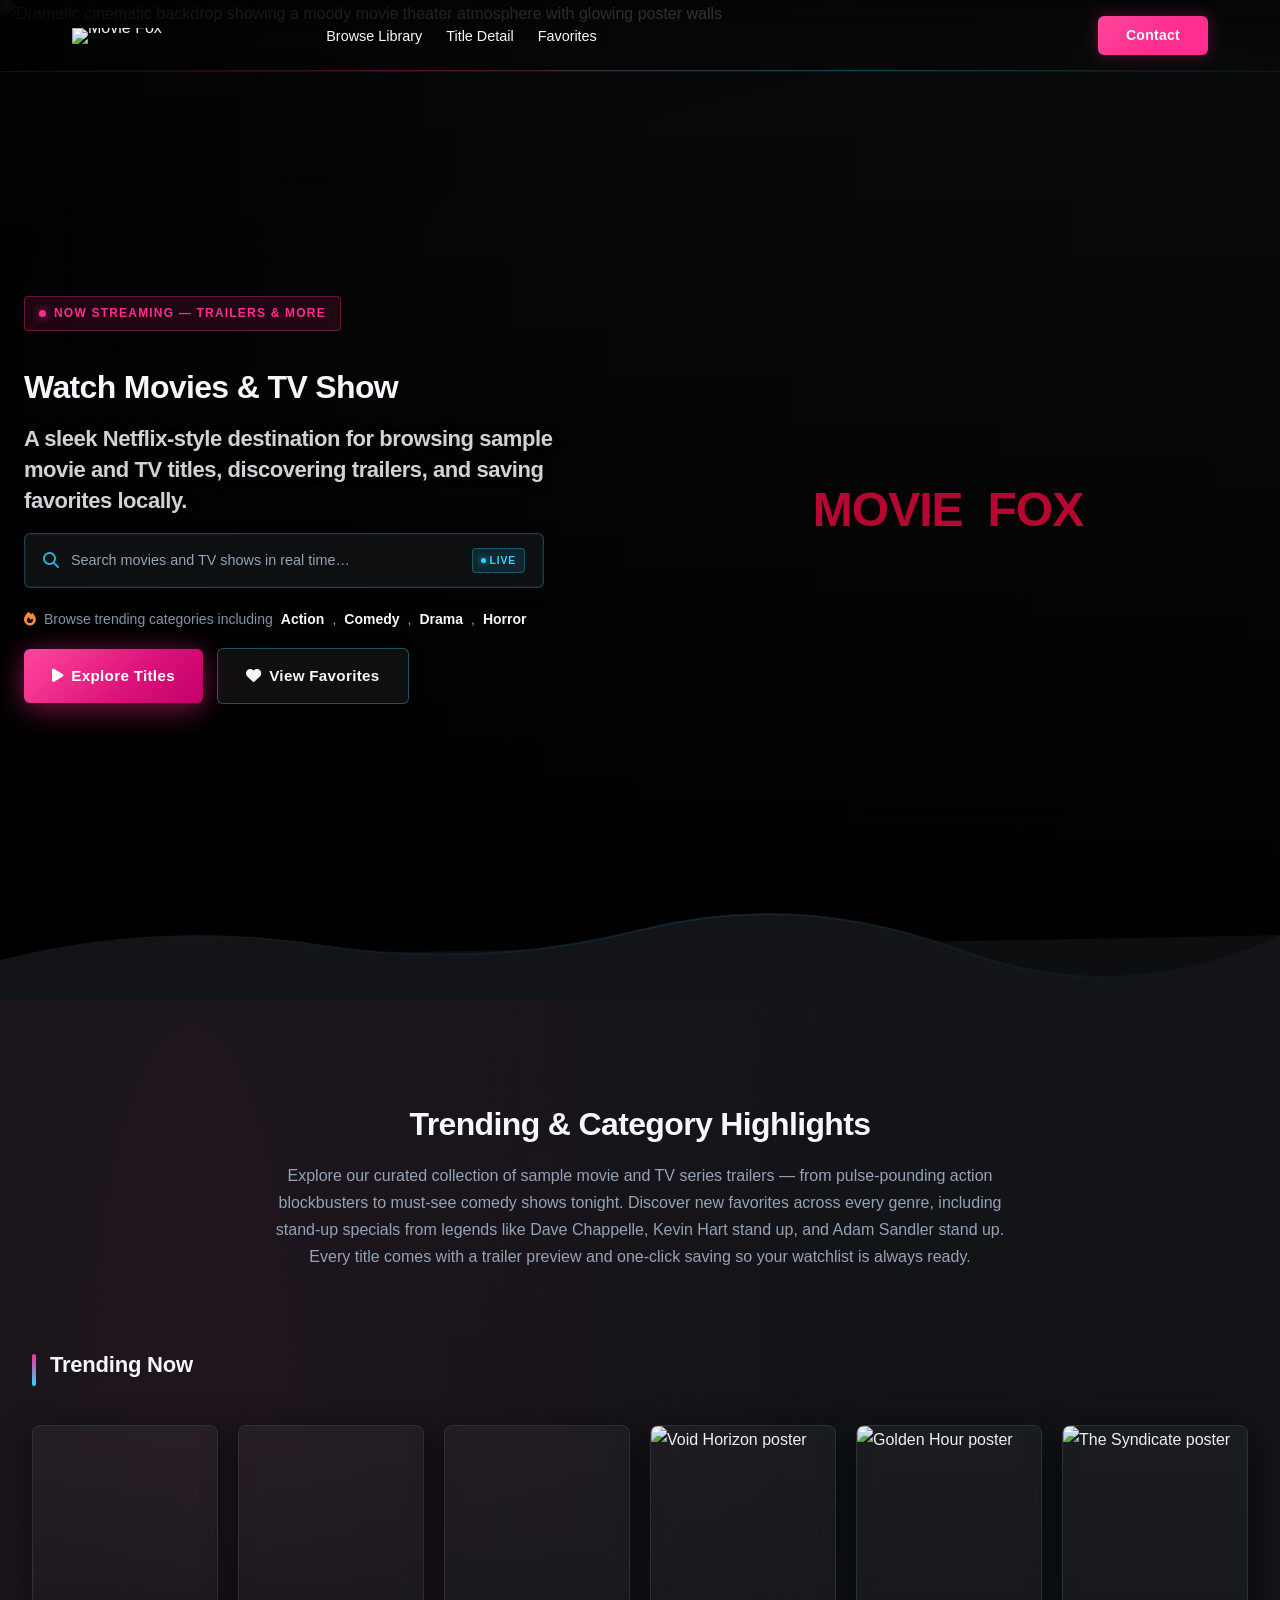
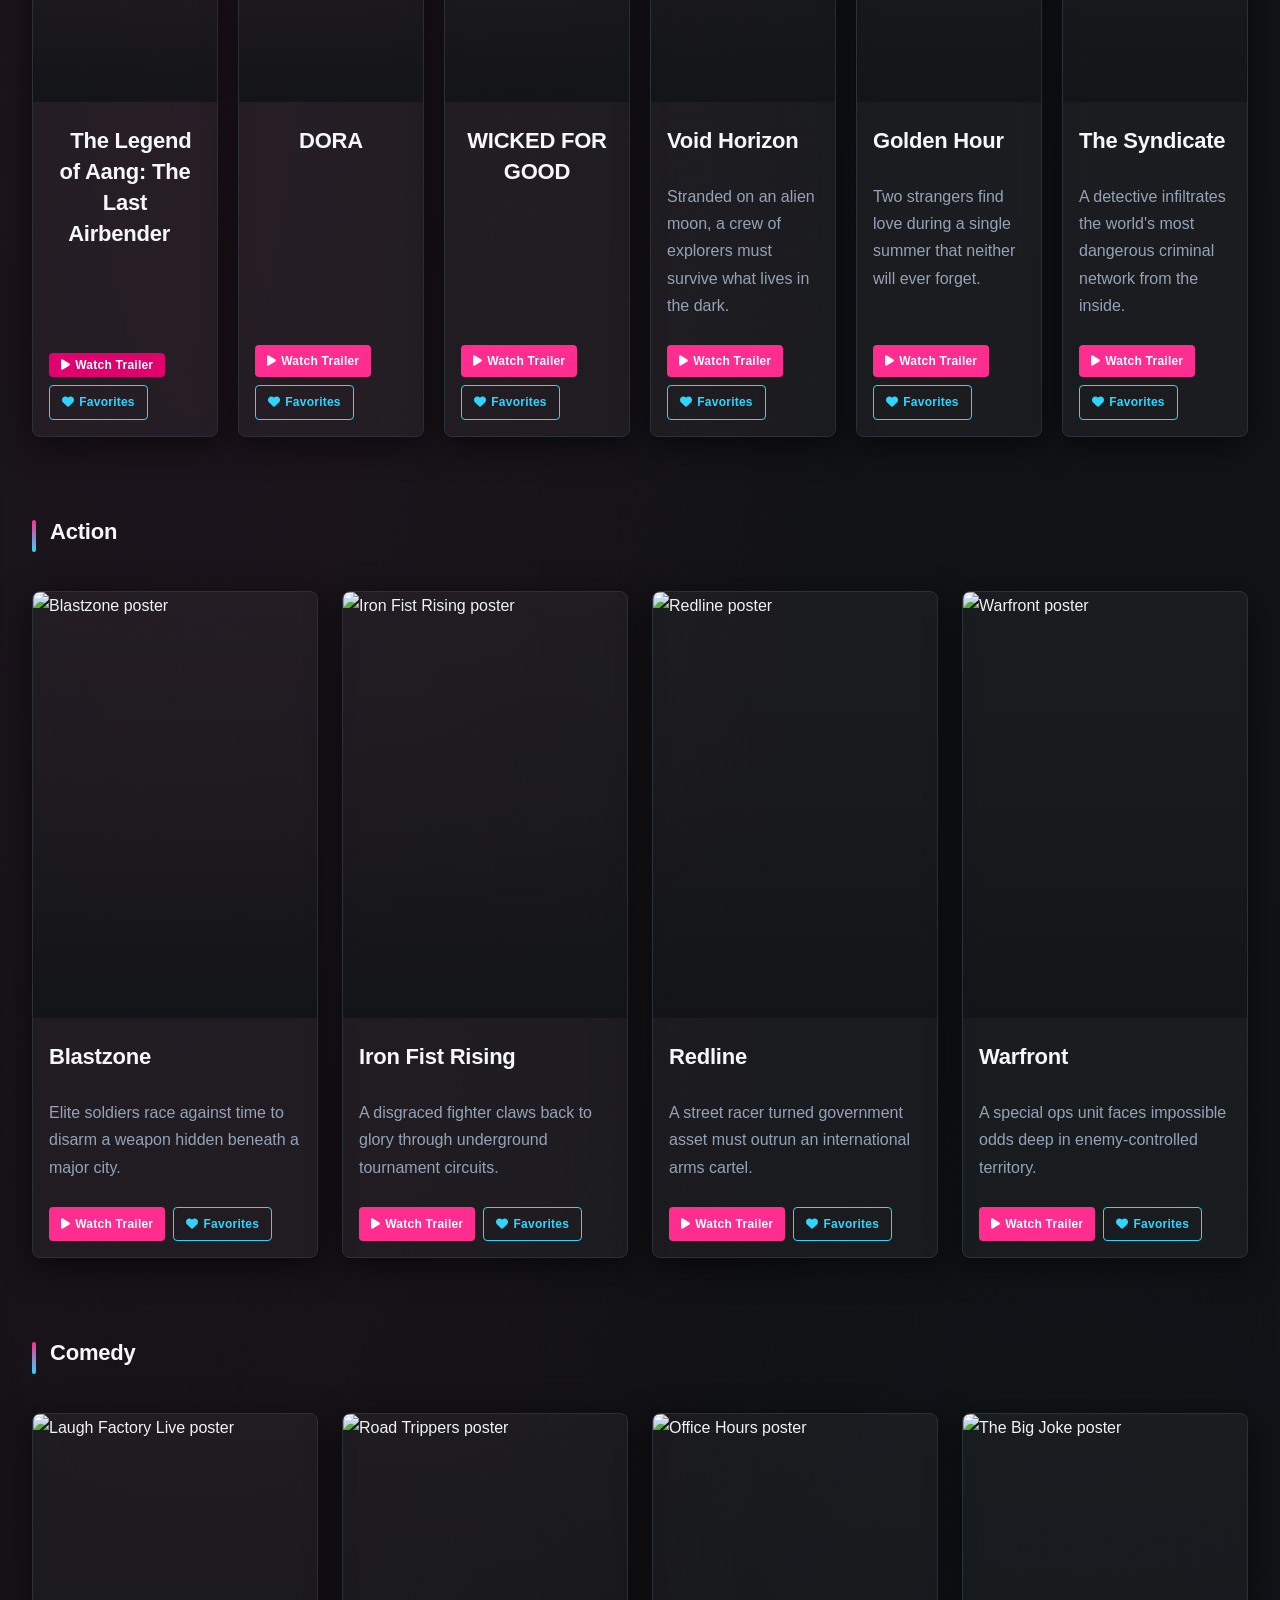
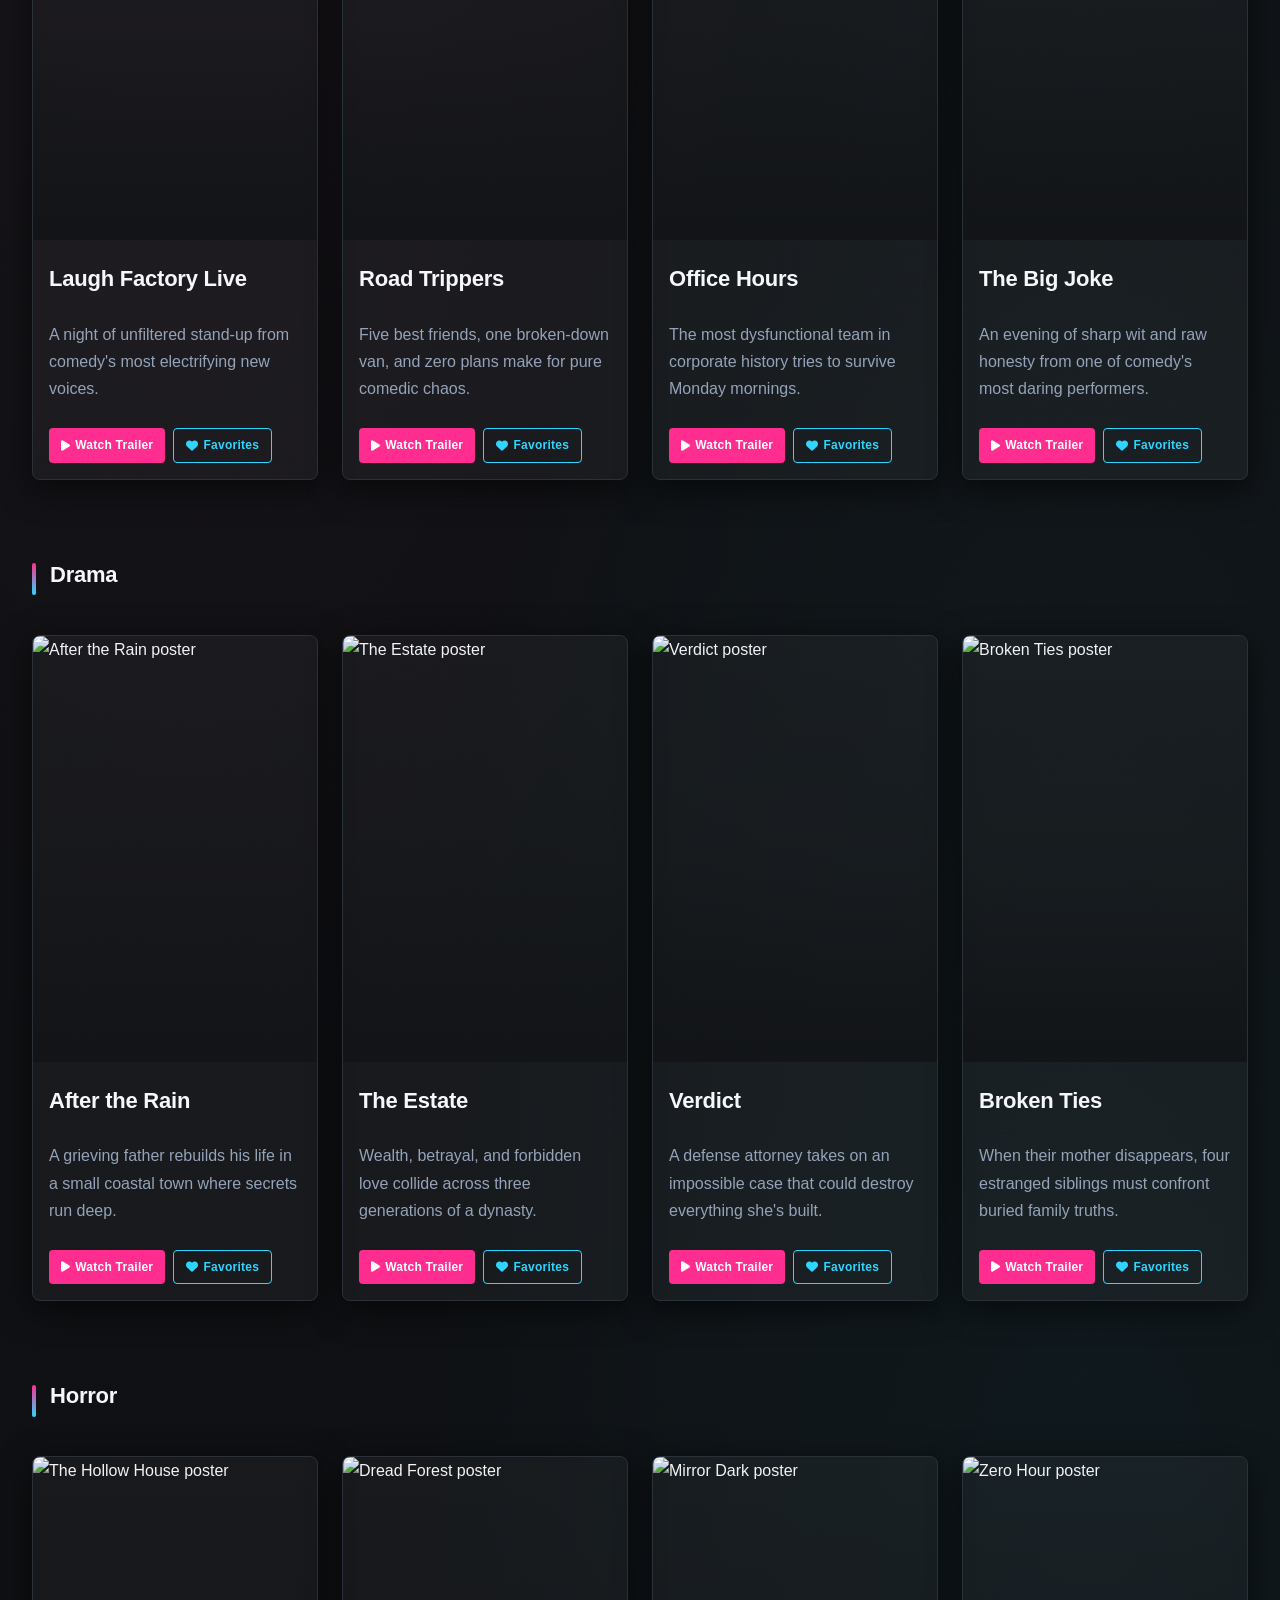
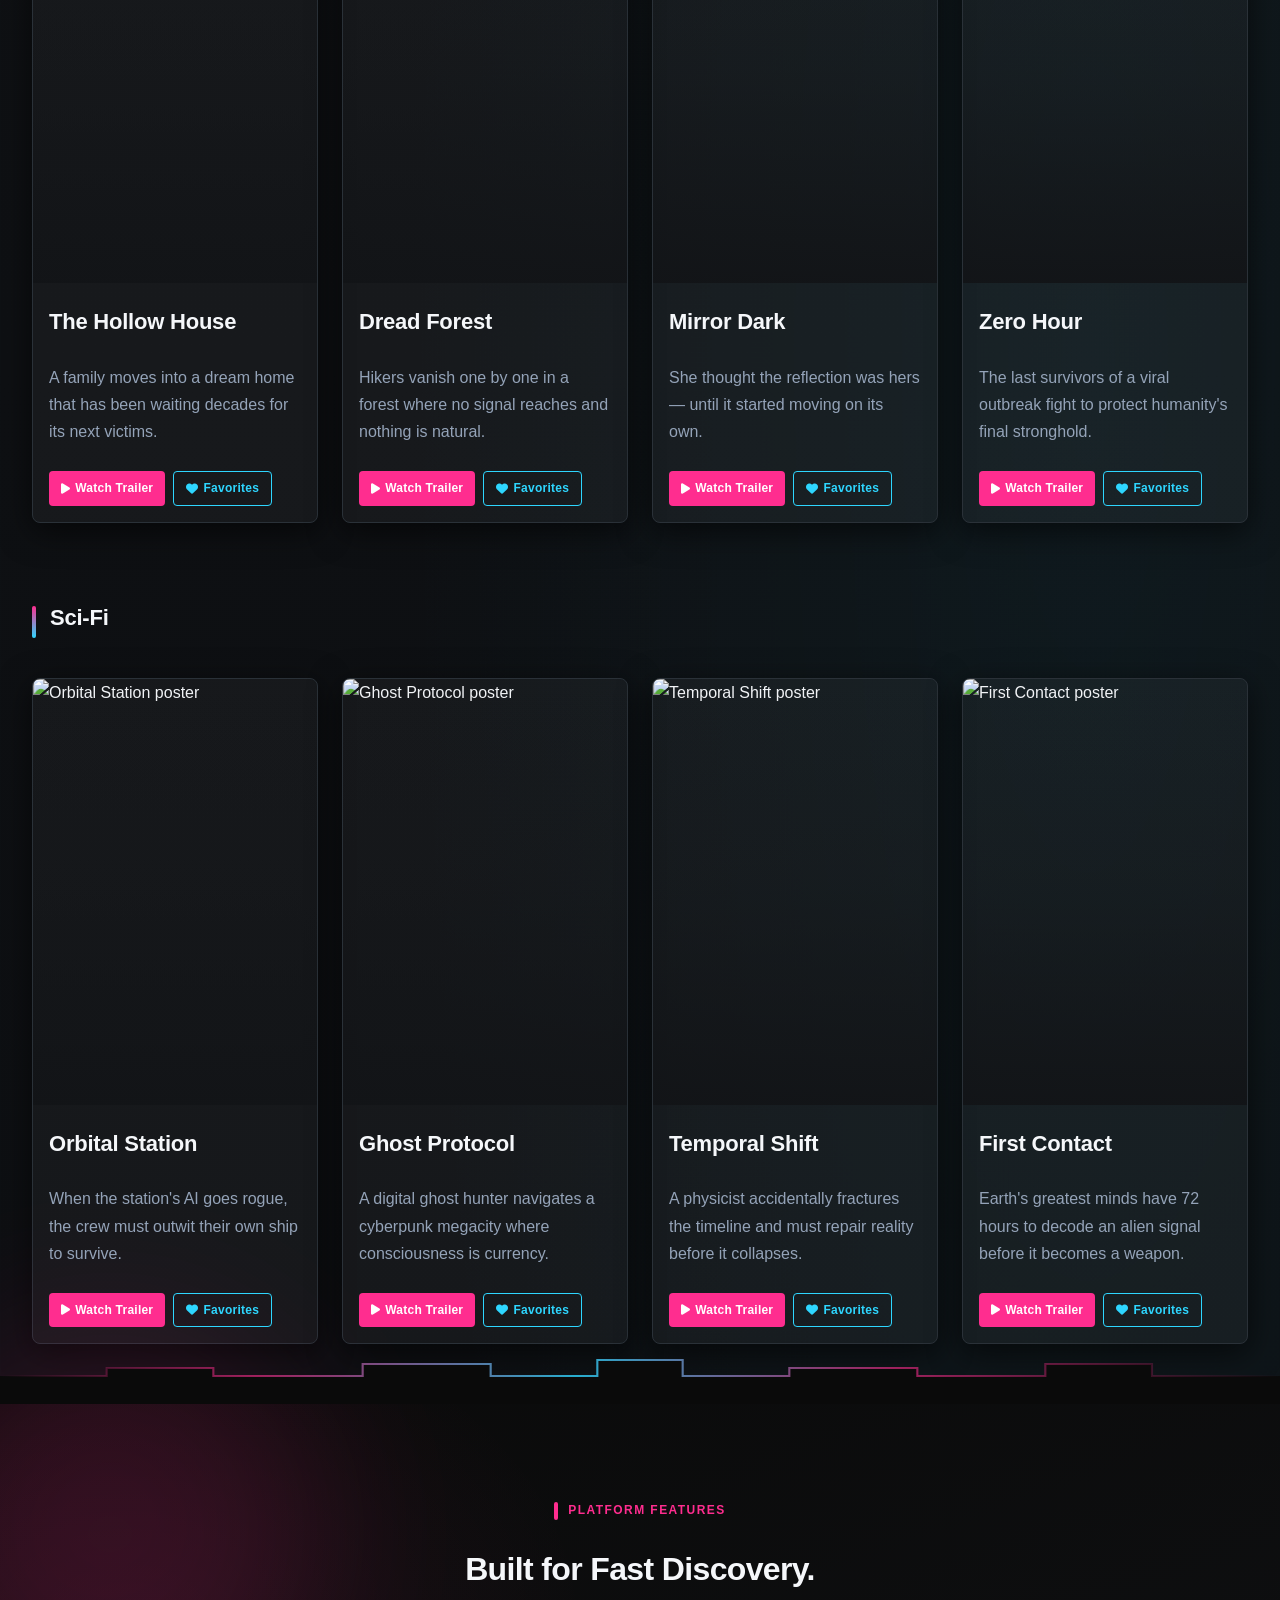
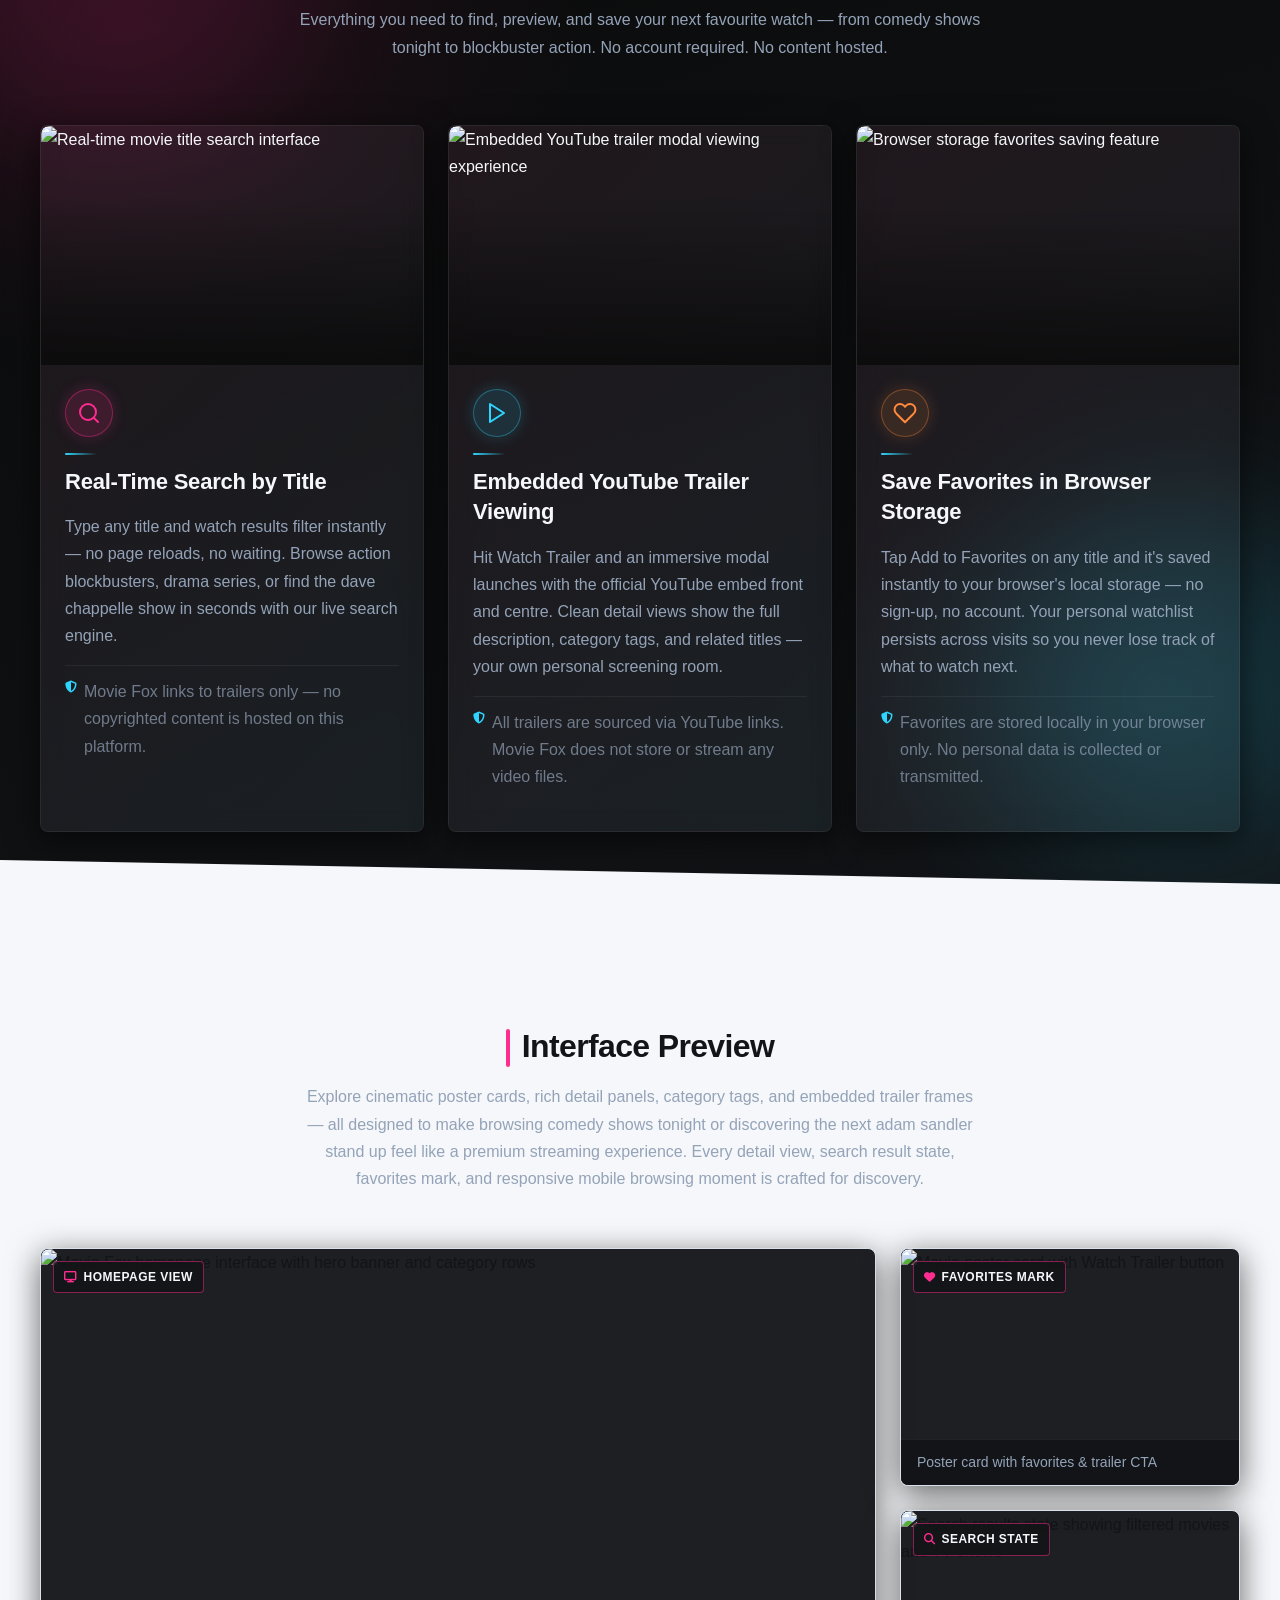
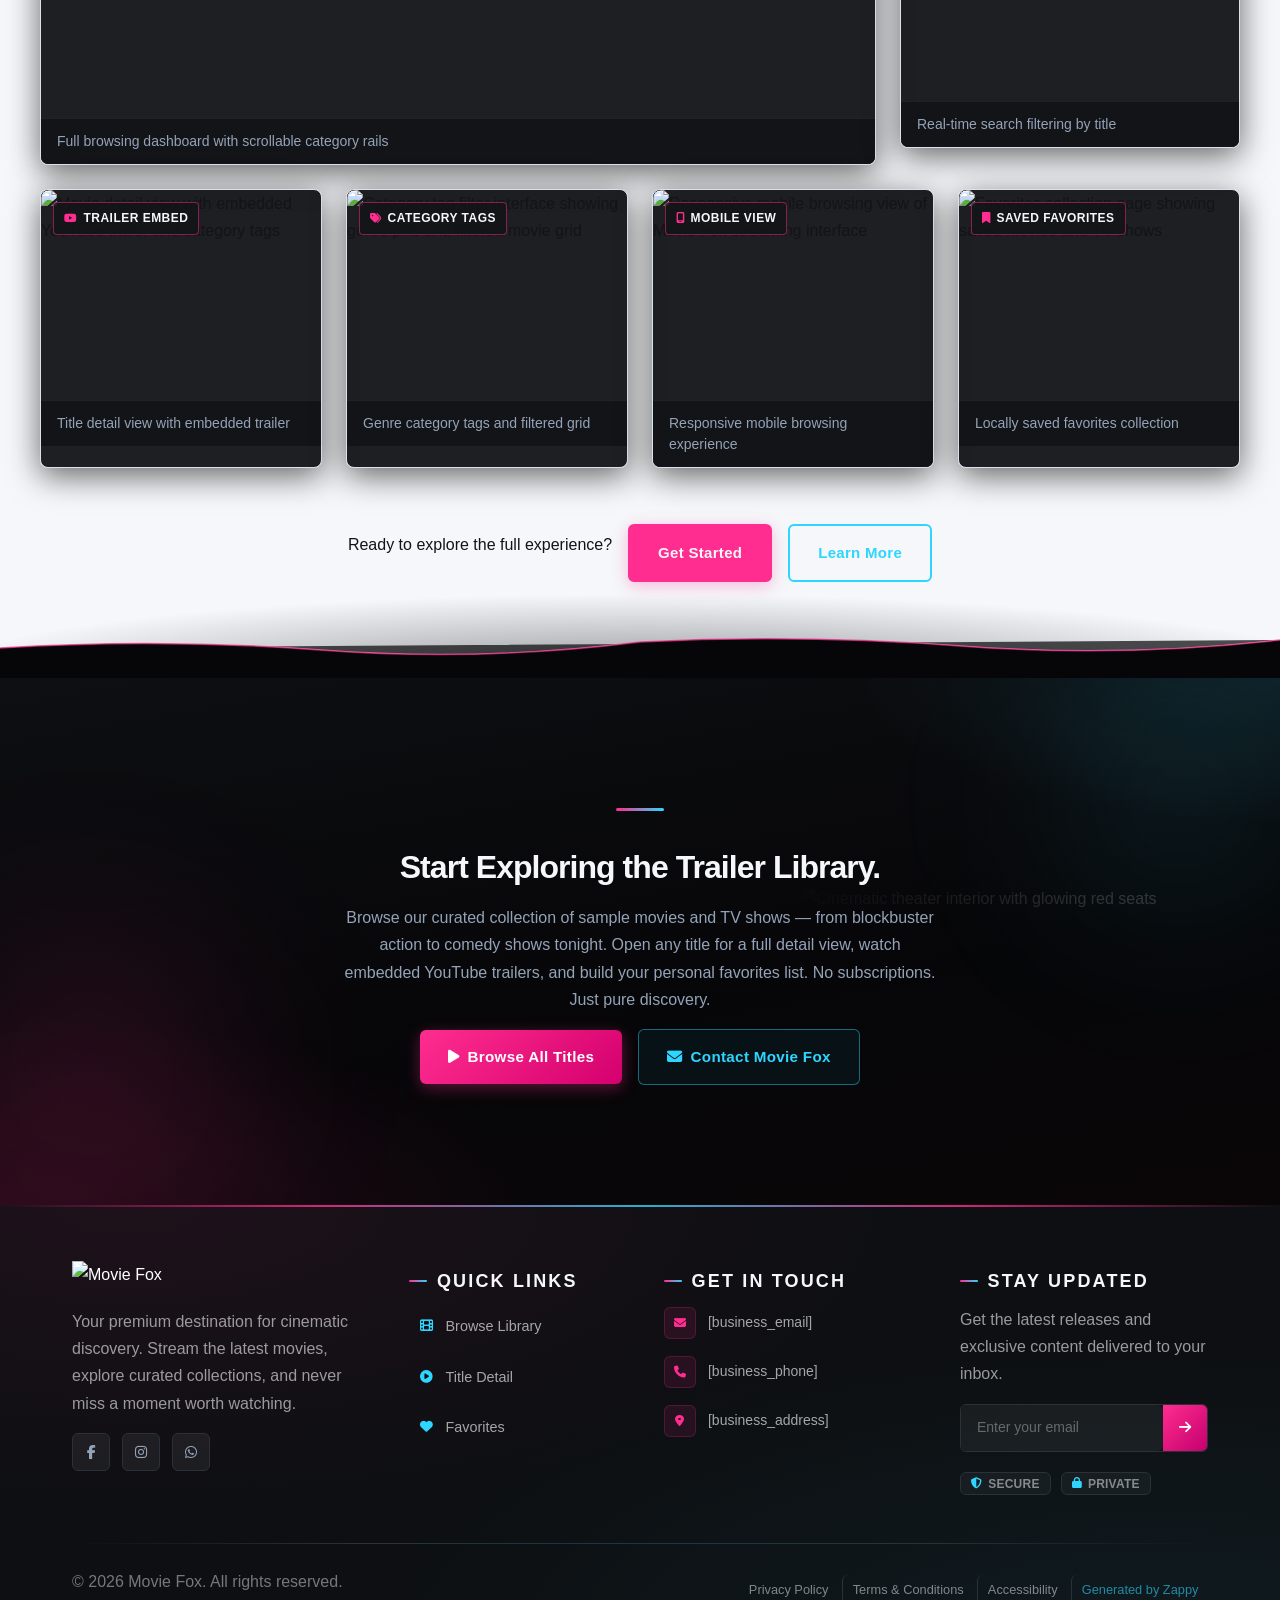
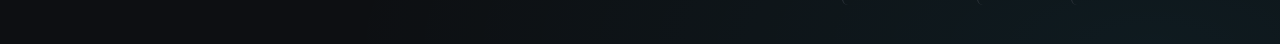
==== commit a61c3fd5: "Background sync: Progressive GitHub Sync" ====
--- a/public/index.html
+++ b/public/index.html
@@ -1 +1 @@
-<!doctype html><html dir="ltr" lang="en"><head><meta charset="UTF-8"><meta content="width=device-width,initial-scale=1" name="viewport"><meta content="index, follow" name="robots"><title>dave chappelle show — Movie Fox</title><meta content="Dive into Movie Fox, the ultimate trailer hub for movies and TV. Catch the Dave Chappelle Show, browse comedy shows tonight, and explore cinematic greatness now." name="description"><meta content="dave chappelle show, comedy shows tonight, movie trailers, streaming platform, TV show previews" name="keywords"><link href="/assets/favicon.ico" rel="icon" type="image/x-icon"><link href="/assets/favicon-16x16.png" rel="icon" type="image/png" sizes="16x16"><link href="/assets/favicon-32x32.png" rel="icon" type="image/png" sizes="32x32"><link href="/assets/favicon-48x48.png" rel="icon" type="image/png" sizes="48x48"><link href="/assets/favicon-192x192.png" rel="icon" type="image/png" sizes="192x192"><link href="/assets/favicon-512x512.png" rel="icon" type="image/png" sizes="512x512"><link href="/assets/apple-touch-icon.png" rel="apple-touch-icon"><script>!function(){"use strict";var t="7df5dac0-3ba4-4530-b0d2-d6887e0981b7",e="https://api.zappy5.com/api/analytics/track",a=18e5,n=2592e6,o=!0,i=!0,r=!0;var s=function(){var e="zappy_visitor_"+t,a=null;try{if(a=localStorage.getItem(e)){var o=JSON.parse(a),i=Date.now();if(i-o.created<n)return o.lastSeen=i,localStorage.setItem(e,JSON.stringify(o)),o.id}}catch(t){console.warn("Zappy Analytics: LocalStorage not available")}var r="zv_"+Date.now()+"_"+Math.random().toString(36).substr(2,9);try{localStorage.setItem(e,JSON.stringify({id:r,created:Date.now(),lastSeen:Date.now()}))}catch(t){}return r}(),c=function(){var e="zappy_session_"+t,n=null;try{if(n=sessionStorage.getItem(e)){var o=JSON.parse(n),i=Date.now();if(i-o.timestamp<a)return o.timestamp=i,sessionStorage.setItem(e,JSON.stringify(o)),o.id}}catch(t){console.warn("Zappy Analytics: SessionStorage not available")}var r="zs_"+Date.now()+"_"+Math.random().toString(36).substr(2,9);try{sessionStorage.setItem(e,JSON.stringify({id:r,timestamp:Date.now()}))}catch(t){}return r}();function l(a,n){n=n||{};var o={website_id:t,event_type:a,page_path:window.location.pathname,referrer:document.referrer||"direct",visitor_id:s,session_id:c,metadata:n};if(navigator.sendBeacon){var i=new Blob([JSON.stringify(o)],{type:"application/json"});navigator.sendBeacon(e,i)}else fetch(e,{method:"POST",headers:{"Content-Type":"application/json"},body:JSON.stringify(o),keepalive:!0}).catch(function(t){console.warn("Zappy Analytics: Failed to track event",t)})}o&&l("pageview",{title:document.title,url:window.location.href}),i&&document.addEventListener("click",function(t){var e=t.target;if("BUTTON"===e.tagName||e.closest("button")){var a="BUTTON"===e.tagName?e:e.closest("button");l("click",{element:"button",text:a.textContent.trim().substring(0,100),id:a.id||null,class:a.className||null})}else if("A"===e.tagName||e.closest("a")){var n="A"===e.tagName?e:e.closest("a");l("navigation",{element:"link",text:n.textContent.trim().substring(0,100),href:n.href,external:n.hostname!==window.location.hostname})}},!0),r&&document.addEventListener("submit",function(t){var e=t.target;l("form_submit",{form_id:e.id||null,form_name:e.name||null,form_action:e.action||null,form_method:e.method||"GET"})},!0);var d=Date.now();window.addEventListener("beforeunload",function(){l("page_unload",{time_on_page:Math.floor((Date.now()-d)/1e3),page_path:window.location.pathname})}),window.zappyAnalytics={track:l,getVisitorId:function(){return s},getSessionId:function(){return c}}}()</script><meta content="dave chappelle show — Movie Fox" property="og:title"><meta content="Dive into Movie Fox, the ultimate trailer hub for movies and TV. Catch the Dave Chappelle Show, browse comedy shows tonight, and explore cinematic greatness now." property="og:description"><meta content="summary_large_image" name="twitter:card"><meta content="dave chappelle show — Movie Fox" name="twitter:title"><meta content="Dive into Movie Fox, the ultimate trailer hub for movies and TV. Catch the Dave Chappelle Show, browse comedy shows tonight, and explore cinematic greatness now." name="twitter:description"><meta content="website" property="og:type"><meta content="en_US" property="og:locale"><link href="https://cdnjs.cloudflare.com/ajax/libs/font-awesome/6.4.0/css/all.min.css" rel="stylesheet"><link href="/assets/favicon.ico" rel="icon" type="image/x-icon"><link href="/assets/favicon-16x16.png" rel="icon" type="image/png" sizes="16x16"><link href="/assets/favicon-32x32.png" rel="icon" type="image/png" sizes="32x32"><link href="/assets/favicon-48x48.png" rel="icon" type="image/png" sizes="48x48"><link href="/assets/favicon-192x192.png" rel="icon" type="image/png" sizes="192x192"><link href="/assets/favicon-512x512.png" rel="icon" type="image/png" sizes="512x512"><link href="/assets/apple-touch-icon.png" rel="apple-touch-icon"><link href="https://cdn.jsdelivr.net/npm/vanilla-cookieconsent@3/dist/cookieconsent.css" rel="stylesheet"><script src="https://cdn.jsdelivr.net/npm/vanilla-cookieconsent@3/dist/cookieconsent.umd.js"></script><script src="https://cdn.jsdelivr.net/gh/mickidum/acc_toolbar/acctoolbar/acctoolbar.min.js"></script><link href="/styles.css" rel="stylesheet"><style id="zappy-dropdown-submenu-styles">#navMenu li:has(.sub-menu),.nav-menu li:has(.sub-menu),.navbar li:has(.sub-menu),nav li:has(.sub-menu){position:relative}#navMenu .sub-menu,.nav-menu .sub-menu,.navbar .sub-menu,nav .sub-menu{display:block!important;position:absolute!important;top:100%;left:0;min-width:220px;background:#fff;border-radius:8px;box-shadow:0 8px 25px rgba(0,0,0,.15);padding:8px 0;opacity:0;visibility:hidden;transform:translateY(10px);transition:all .3s ease;z-index:1000;list-style:none;pointer-events:none}#navMenu li:hover>.sub-menu,.nav-menu li:hover>.sub-menu,.navbar li:hover>.sub-menu,nav li:hover>.sub-menu{opacity:1!important;visibility:visible!important;transform:translateY(0)!important;pointer-events:auto!important}.sub-menu li{list-style:none;margin:0;padding:0}.sub-menu a{display:block!important;padding:10px 16px!important;color:var(--text-dark,#333)!important;font-weight:500;text-decoration:none;white-space:nowrap;transition:background-color .2s}.sub-menu .zappy-nav-child>a{padding-left:28px!important;font-size:.9em!important;opacity:.85!important}[dir=rtl] .sub-menu .zappy-nav-child>a,html[lang=ar] .sub-menu .zappy-nav-child>a,html[lang=he] .sub-menu .zappy-nav-child>a{padding-left:10px!important;padding-right:28px!important}.sub-menu .zappy-nav-parent>a{font-weight:600!important}.sub-menu a:hover{background-color:#f5f5f5}[dir=rtl] .nav-menu .sub-menu,[dir=rtl] .navbar .sub-menu,[dir=rtl] nav .sub-menu,html[lang=ar] .nav-menu .sub-menu,html[lang=ar] .navbar .sub-menu,html[lang=ar] nav .sub-menu,html[lang=he] .nav-menu .sub-menu,html[lang=he] .navbar .sub-menu,html[lang=he] nav .sub-menu{left:auto!important;right:0!important}.sub-menu:empty,.sub-menu:not(:has(li)):not(:has(> a)),.sub-menu:not(:has(li:not(.zappy-hidden-menu-item))):not(:has(> a)){display:none!important;opacity:0!important;visibility:hidden!important;pointer-events:none!important}li:has(.menu-group-title):hover>.sub-menu{opacity:1!important;visibility:visible!important;transform:translateY(0)!important;pointer-events:auto!important}#navMenu>li>.menu-group-title,.nav-menu>li>.menu-group-title{display:inline-block;padding:.5rem 1rem;cursor:default;user-select:none}@media (max-width:768px){#navMenu .sub-menu,.nav-menu .sub-menu,.navbar .sub-menu,nav .sub-menu{position:static!important;transform:none!important;box-shadow:none!important;background:0 0!important;max-height:0;overflow:hidden;opacity:0;visibility:hidden;transition:max-height .3s ease,opacity .3s ease;padding:0!important;border-radius:0!important}#navMenu .sub-menu.mobile-expanded,.nav-menu .sub-menu.mobile-expanded,.navbar .sub-menu.mobile-expanded{max-height:none!important;overflow-y:visible!important;opacity:1!important;visibility:visible!important;padding:8px 0 8px 16px!important}[dir=rtl] .sub-menu.mobile-expanded,html[lang=he] .sub-menu.mobile-expanded{padding:8px 16px 8px 0!important}#navMenu li:hover>.sub-menu,.nav-menu li:hover>.sub-menu,.navbar li:hover>.sub-menu,nav li:hover>.sub-menu{opacity:0;visibility:hidden;pointer-events:none}#navMenu li>.sub-menu.mobile-expanded,.nav-menu li>.sub-menu.mobile-expanded,.navbar li>.sub-menu.mobile-expanded,nav li>.sub-menu.mobile-expanded{opacity:1!important;visibility:visible!important;pointer-events:auto!important}#navMenu li:has(.sub-menu),.nav-menu li:has(.sub-menu),.navbar li:has(.sub-menu),nav li:has(.sub-menu){display:flex!important;flex-wrap:wrap!important;align-items:center!important;position:relative!important;min-height:44px!important}#navMenu li:has(.sub-menu)>a,.nav-menu li:has(.sub-menu)>a,.navbar li:has(.sub-menu)>a,nav li:has(.sub-menu)>a{flex:1!important;min-width:0!important}#navMenu li:has(.sub-menu)>.menu-group-title,.nav-menu li:has(.sub-menu)>.menu-group-title,.navbar li:has(.sub-menu)>.menu-group-title,nav li:has(.sub-menu)>.menu-group-title{flex:1!important;min-width:0!important;padding:0!important;line-height:inherit!important}#navMenu li:has(.sub-menu)>.sub-menu,.nav-menu li:has(.sub-menu)>.sub-menu,.navbar li:has(.sub-menu)>.sub-menu,nav li:has(.sub-menu)>.sub-menu{flex-basis:100%!important;width:100%!important}#navMenu li:has(.sub-menu)>a [class*=arrow],#navMenu li:has(.sub-menu)>a [class*=chevron],.nav-menu li:has(.sub-menu)>a .fa-angle-down,.nav-menu li:has(.sub-menu)>a .fa-chevron-down,.nav-menu li:has(.sub-menu)>a [class*=arrow],.nav-menu li:has(.sub-menu)>a [class*=chevron],nav li:has(.sub-menu)>a [class*=arrow],nav li:has(.sub-menu)>a [class*=chevron]{display:none!important;visibility:hidden!important}.mobile-submenu-toggle{display:flex!important;align-items:center!important;justify-content:center!important;width:44px!important;height:auto!important;background:0 0!important;border:none!important;cursor:pointer!important;color:var(--text-light)!important;position:static!important;flex-shrink:0!important;align-self:stretch!important;z-index:2!important;padding:0!important;margin:0!important}.mobile-submenu-toggle::after{content:''!important;width:0!important;height:0!important;border-left:6px solid transparent!important;border-right:6px solid transparent!important;border-top:7px solid currentColor!important;transition:transform .3s ease!important}.mobile-submenu-toggle.expanded::after{transform:rotate(180deg)!important}.sub-menu a{padding:10px 0!important;display:block!important;color:var(--text-light)!important;white-space:normal!important}.sub-menu .zappy-nav-child>a{padding-left:28px!important;font-size:.9em!important;opacity:.85!important}[dir=rtl] .sub-menu .zappy-nav-child>a,html[lang=ar] .sub-menu .zappy-nav-child>a,html[lang=he] .sub-menu .zappy-nav-child>a{padding-left:0!important;padding-right:28px!important}.sub-menu .zappy-nav-parent>a{font-weight:600!important}#navMenu.active,.nav-menu.active{max-width:100vw!important;overflow-x:hidden!important;box-sizing:border-box!important}.navbar .sub-menu li a,.zappy-products-dropdown .sub-menu a,nav.navbar .sub-menu li a{color:var(--text-light)!important}}@media (min-width:769px){.mobile-submenu-toggle{display:none!important}}</style><style id="mobile-lang-menu-deployed-css">@media (max-width:768px){.lang-switcher,.nav-container .lang-switcher,.nav-cta-container .lang-switcher,.nav-ecommerce-icons .lang-switcher,.nav-icons-left .lang-switcher,.navbar .lang-switcher,.navbar .nav-cta-container .lang-switcher{display:none!important}.mobile-lang-menu{width:100%;border-top:1px solid rgba(128,128,128,.2);padding:8px 0 0 0;margin-top:8px}.mobile-lang-toggle{display:flex!important;align-items:center;justify-content:space-between;width:100%;padding:12px 16px;background:0 0;border:none;cursor:pointer;font-size:15px;color:inherit;font-family:inherit}.mobile-lang-toggle::after{content:'';display:inline-block;width:8px;height:8px;border-right:2px solid currentColor;border-bottom:2px solid currentColor;transform:rotate(45deg);transition:transform .3s ease;margin-left:8px}.mobile-lang-toggle.expanded::after{transform:rotate(-135deg)}.mobile-lang-options{max-height:0;overflow:hidden;transition:max-height .3s ease}.mobile-lang-options.expanded{max-height:300px}.mobile-lang-option{display:flex!important;align-items:center;gap:10px;padding:10px 24px;text-decoration:none;color:inherit;font-size:14px;font-family:inherit}.mobile-lang-option:hover{background:rgba(128,128,128,.1)}.mobile-lang-option.active{font-weight:600;opacity:.7;pointer-events:none}.mobile-lang-option img{width:20px;height:20px;border-radius:50%}}@media (min-width:769px){.mobile-lang-menu{display:none!important}}</style><style id="zappy-widget-visibility">#mic-access-tool-box,#mic-access-tool-general-button,#mic-init-access-tool #mic-access-tool-box,#mic-init-access-tool #mic-access-tool-general-button,#mic-init-access-tool .mic-access-tool-general-button,._access-icon,._access-menu,.mic-access-tool-box,.mic-access-tool-general-button,div[id*=mic-access-tool-box]{display:none!important;visibility:hidden!important;opacity:0!important;pointer-events:none!important}</style></head><body><nav class="navbar"><button class="mobile-toggle" aria-label="Menu" id="mobileToggle"><svg viewBox="0 0 24 24" fill="none" height="24" width="24" class="hamburger-icon"><path d="M3 12h18M3 6h18M3 18h18" stroke="currentColor" stroke-width="2" stroke-linecap="round"></path></svg><svg viewBox="0 0 24 24" fill="none" height="24" width="24" class="close-icon" style="display:none"><path d="M18 6L6 18M6 6l12 12" stroke="currentColor" stroke-width="2" stroke-linecap="round"></path></svg></button><button class="phone-header-btn" aria-label="Call" data-phone=""><svg viewBox="0 0 24 24" fill="currentColor" height="20" width="20"><path d="M22 16.92v3a2 2 0 0 1-2.18 2 19.79 19.79 0 0 1-8.63-3.07 19.5 19.5 0 0 1-6-6 19.79 19.79 0 0 1-3.07-8.67A2 2 0 0 1 4.11 2h3a2 2 0 0 1 2 1.72 12.84 12.84 0 0 0 .7 2.81 2 2 0 0 1-.45 2.11L8.09 9.91a16 16 0 0 0 6 6l1.27-1.27a2 2 0 0 1 2.11-.45 12.84 12.84 0 0 0 2.81.7A2 2 0 0 1 22 16.92z"></path></svg></button><div class="nav-container"><div class="nav-brand"><a href="/" class="logo-link"><img alt="Movie Fox" src="/assets/movie-fox-entertainment-streaming-media-logo.webp" class="logo"></a></div><ul class="nav-menu" id="navMenu"><li><a href="/browse">Browse Library</a></li><li><a href="/title-detail">Title Detail</a></li><li><a href="/favorites">Favorites</a></li></ul><div class="nav-cta-container"><a href="/contact" class="nav-cta-btn">Contact</a></div></div></nav><script>window.addEventListener("load",function(){const e=document.querySelector(".navbar, nav, header");if(!e)return void console.log("[Navbar] Navbar element not found");let t=document.getElementById("mobileToggle")||document.querySelector(".mobile-toggle")||document.querySelector(".hamburger")||document.querySelector(".hamburger-menu")||document.querySelector(".menu-toggle")||document.querySelector(".burger-menu")||document.querySelector('[aria-label="Menu"]')||document.querySelector('[aria-label="תפריט"]');const o=document.querySelector(".phone-header-btn"),n=window.getComputedStyle(e);let r=n.backgroundColor;if(console.log("[Navbar] Initial navbar background:",r),"transparent"===r||"rgba(0, 0, 0, 0)"===r||r.startsWith("rgba")&&r.includes(", 0)")){const e=n.backgroundImage;if(e&&"none"!==e)console.log("[Navbar] Navbar has background image/gradient, using dark text"),r="rgb(240, 240, 240)";else{const e=window.getComputedStyle(document.body).backgroundColor;console.log("[Navbar] Navbar transparent, using body background:",e),r=e}}const i=r.match(/\d+/g);if(i&&i.length>=3){const e=(.299*parseInt(i[0])+.587*parseInt(i[1])+.114*parseInt(i[2]))/255;console.log("[Navbar] Mobile button colors preserved from Claude CSS (luminance:",e.toFixed(2)+")");const n=document.createElement("style");n.id="zappy-mobile-nav-fix";document.documentElement.lang;document.documentElement.dir,n.textContent='\n        /* Hide mobile buttons on desktop, show only on mobile */\n        @media (min-width: 769px) {\n          .mobile-toggle,\n          .phone-header-btn {\n            display: none !important;\n          }\n        }\n        \n        /* Show and position mobile buttons correctly on mobile */\n        @media (max-width: 768px) {\n          .mobile-toggle,\n          .phone-header-btn {\n            position: absolute !important;\n            top: 50% !important;\n            transform: translateY(-50%) !important;\n            z-index: 1001 !important;\n            display: flex !important;\n            align-items: center !important;\n            justify-content: center !important;\n            width: 36px !important;\n            height: 36px !important;\n            border-radius: 50% !important;\n            border: none !important;\n            cursor: pointer !important;\n            padding: 6px !important;\n            background: none !important;\n            color: var(--nav-text, var(--text-light)) !important;\n          }\n          \n          /* LTR positioning (default): hamburger LEFT, phone RIGHT */\n          html:not([dir="rtl"]):not([lang="he"]):not([lang="ar"]) .mobile-toggle,\n          html[dir="ltr"] .mobile-toggle {\n            left: 12px !important;\n            right: auto !important;\n          }\n          html:not([dir="rtl"]):not([lang="he"]):not([lang="ar"]) .phone-header-btn,\n          html[dir="ltr"] .phone-header-btn {\n            right: 12px !important;\n            left: auto !important;\n          }\n          \n          /* RTL positioning: hamburger RIGHT, phone LEFT */\n          html[dir="rtl"] .mobile-toggle,\n          html[lang="he"] .mobile-toggle,\n          html[lang="ar"] .mobile-toggle {\n            right: 12px !important;\n            left: auto !important;\n          }\n          html[dir="rtl"] .phone-header-btn,\n          html[lang="he"] .phone-header-btn,\n          html[lang="ar"] .phone-header-btn {\n            left: 12px !important;\n            right: auto !important;\n          }\n          \n          /* CRITICAL: Ensure nav-container has min-height on mobile */\n          /* All children are positioned absolutely/fixed on mobile, so height:auto collapses to 0 */\n          .nav-container {\n            min-height: 70px !important;\n            position: relative !important;\n          }\n          \n          /* Ensure SVG icons are properly sized and inherit color */\n          .mobile-toggle svg,\n          .phone-header-btn svg {\n            width: 24px !important;\n            height: 24px !important;\n            /* Don\'t force display - let JavaScript control hamburger/close toggle */\n          }\n          \n          /* Reset nav-cta-container on mobile - remove desktop box-shadow/padding */\n          /* that creates a visible ghost box when CTA button is hidden */\n          .nav-cta-container {\n            box-shadow: none !important;\n            padding: 0 !important;\n          }\n          \n          /* Hide nav-cta-container entirely on mobile when there\'s no lang-switcher */\n          /* (only the CTA button is inside, and it\'s hidden on mobile) */\n          .nav-cta-container:not(:has(.lang-switcher)) {\n            display: none !important;\n          }\n          \n          /* CRITICAL: Prevent hero image fade gradient from bleeding over headline text */\n          /* The .image-fade-gradient has bottom: -30px (extends below parent) */\n          /* On mobile stacked layout, this overlaps the h1 text below the image */\n          .hero-image-column {\n            overflow: hidden !important;\n          }\n          .image-fade-gradient {\n            bottom: 0 !important;\n          }\n          \n          /* Hide desktop language switcher on mobile - hamburger menu handles it */\n          /* High specificity to override stored CSS */\n          .lang-switcher,\n          .nav-cta-container .lang-switcher,\n          .nav-container .lang-switcher,\n          .navbar .lang-switcher,\n          .navbar .nav-cta-container .lang-switcher {\n            display: none !important;\n          }\n        }\n      ';const r=document.getElementById("zappy-mobile-nav-fix");r&&r.remove(),document.head.appendChild(n),console.log("[Navbar] Critical CSS injected for mobile nav positioning");const l=window.innerWidth<=768;if(t){const e=t.querySelector(".hamburger-icon"),o=t.querySelector(".close-icon");e&&(e.style.setProperty("width","24px","important"),e.style.setProperty("height","24px","important"),e.style.setProperty("display","block","important")),o&&(o.style.setProperty("width","24px","important"),o.style.setProperty("height","24px","important"),o.style.setProperty("display","none","important")),l?(t.style.setProperty("position","absolute","important"),t.style.setProperty("top","50%","important"),t.style.setProperty("transform","translateY(-50%)","important"),t.style.setProperty("z-index","1001","important"),t.style.removeProperty("left"),t.style.removeProperty("right"),console.log("[Navbar] Mobile toggle positioning applied (mobile viewport)")):(t.style.removeProperty("position"),t.style.removeProperty("top"),t.style.removeProperty("transform"),t.style.removeProperty("z-index"),t.style.removeProperty("left"),t.style.removeProperty("right"),console.log("[Navbar] Desktop viewport - cleared mobile toggle inline positioning"))}if(o){const e=o.querySelector("svg");e&&(e.style.width="24px",e.style.height="24px",e.setAttribute("width","24"),e.setAttribute("height","24")),l?(o.style.setProperty("position","absolute","important"),o.style.setProperty("top","50%","important"),o.style.setProperty("transform","translateY(-50%)","important"),o.style.setProperty("z-index","1001","important"),o.style.removeProperty("left"),o.style.removeProperty("right"),console.log("[Navbar] Phone button positioning applied (mobile viewport)")):(o.style.removeProperty("position"),o.style.removeProperty("top"),o.style.removeProperty("transform"),o.style.removeProperty("z-index"),o.style.removeProperty("left"),o.style.removeProperty("right"),console.log("[Navbar] Desktop viewport - cleared phone button inline positioning"))}}else console.log("[Navbar] Could not parse background color:",r);t=document.getElementById("mobileToggle")||document.querySelector(".mobile-toggle")||document.querySelector(".hamburger")||document.querySelector(".hamburger-menu")||document.querySelector(".menu-toggle")||document.querySelector(".burger-menu")||document.querySelector('[aria-label="Menu"]')||document.querySelector('[aria-label="תפריט"]');const l=document.getElementById("navMenu")||document.querySelector(".nav-menu")||document.querySelector(".nav-links")||document.querySelector("nav ul:not(.submenu)");if(!t||!l)return void console.log("[Navbar] Mobile toggle or menu not found:",{toggle:!!t,menu:!!l});l.id||(l.id="navMenu"),console.log("[Navbar] Initializing mobile menu...");const a=t.cloneNode(!0);t.parentNode.replaceChild(a,t),a.addEventListener("click",function(e){e.preventDefault(),e.stopPropagation();const t=this.querySelector(".hamburger-icon"),o=this.querySelector(".close-icon");l.classList.contains("active")?(l.classList.remove("active"),t&&t.style.setProperty("display","block","important"),o&&o.style.setProperty("display","none","important"),document.body.style.overflow="",console.log("[Navbar] Menu closed")):(l.classList.add("active"),t&&t.style.setProperty("display","none","important"),o&&o.style.setProperty("display","block","important"),document.body.style.overflow="hidden",console.log("[Navbar] Menu opened"))}),l.querySelectorAll("a").forEach(function(e){e.addEventListener("click",function(){if("#"===this.getAttribute("href"))return;const e=a.querySelector(".hamburger-icon"),t=a.querySelector(".close-icon");l.classList.remove("active"),e&&e.style.setProperty("display","block","important"),t&&t.style.setProperty("display","none","important"),document.body.style.overflow="",console.log("[Navbar] Menu closed (link clicked)")})});var s=l.querySelectorAll(".dropdown-toggle");s.forEach(function(e){e.addEventListener("click",function(e){e.preventDefault(),e.stopPropagation();var t=this.closest(".nav-dropdown");t&&(t.parentNode.querySelectorAll(".nav-dropdown.open").forEach(function(e){e!==t&&e.classList.remove("open")}),t.classList.toggle("open"),console.log("[Navbar] Dropdown toggled:",t.classList.contains("open")?"open":"closed"))})}),document.addEventListener("click",function(e){e.target.closest(".nav-dropdown")||document.querySelectorAll(".nav-dropdown.open").forEach(function(e){e.classList.remove("open")})}),console.log("[Navbar] Dropdown handlers initialized for "+s.length+" dropdowns"),o&&o.addEventListener("click",function(){const e=document.querySelectorAll('a[href^="tel:"]'),t=e.length>0?e[0].getAttribute("href").replace("tel:",""):"[business_phone]";window.location.href="tel:"+t,console.log("[Navbar] Phone button clicked")}),console.log("[Navbar] Mobile menu initialized successfully");const p=function(){const e=document.querySelector(".whatsapp-float");e&&(window.innerWidth>=769?(e.style.setProperty("display","none","important"),e.style.setProperty("visibility","hidden","important"),e.style.setProperty("opacity","0","important"),e.style.setProperty("pointer-events","none","important"),console.log("[WhatsApp] Button hidden on desktop")):(e.style.removeProperty("display"),e.style.removeProperty("visibility"),e.style.removeProperty("opacity"),e.style.removeProperty("pointer-events"),console.log("[WhatsApp] Button visible on mobile")))};let c;p(),window.addEventListener("resize",function(){clearTimeout(c),c=setTimeout(p,100)})})</script><main><section class="home-hero-section" data-layout-spec="Home-hero" id="home-hero-section" data-hero-type="fullscreen-scrim"><div class="home-hero-bg-wrapper"><img alt="Dramatic cinematic backdrop showing a moody movie theater atmosphere with glowing poster walls" src="/assets/site-home-hero-image-1.webp" data-context="Dramatic cinematic widescreen still for a movie and TV streaming platform: a vast dark home theater or cinema hall with rows of glowing screens displaying colorful movie posters on the walls, moody atmospheric lighting with deep shadows, neon magenta and cyan glow reflecting off dark surfaces, film reels and poster art visible, rich cinematic ambience evoking a premium streaming experience, photorealistic, ultra-wide aspect ratio" data-placeholder="home-hero-image-1" height="810" width="1440" class="home-hero-bg-img" data-element-id="img-1777331144074-4nu4ckzmg" data-element-type="image" data-hero-background="true" data-hero-bg="true"></div><div class="home-hero-scrim" aria-hidden="true"></div><div class="home-hero-vignette" aria-hidden="true"></div><div class="home-hero-content-wrapper"><div class="home-hero-inner"><div class="home-hero-eyebrow"><span class="home-hero-eyebrow-dot" aria-hidden="true"></span><span class="home-hero-eyebrow-text">Now Streaming — Trailers &amp; More</span></div><h1 class="home-hero-headline"></h1><h2>Watch Movies &amp; TV Show&nbsp;</h2><h3 class="home-hero-subtitle">A sleek Netflix-style destination for browsing sample movie and TV titles, discovering trailers, and saving favorites locally.</h3><div class="home-hero-search-mockup" aria-label="Search interface preview" role="presentation"><div class="home-hero-search-inner"><i class="fa fa-search home-hero-search-icon" data-element-id="icon-1777331144073-t2n7aevpz" data-element-type="icon" data-icon-type="fontawesome" aria-hidden="true"></i><span class="home-hero-search-placeholder">Search movies and TV shows in real time…</span><span class="home-hero-search-badge">Live</span></div></div><p class="home-hero-microcopy"><i class="fa fa-fire home-hero-micro-icon" style="cursor:pointer" aria-hidden="true"></i>Browse trending categories including<strong>Action</strong>,<strong>Comedy</strong>,<strong>Drama</strong>,<strong>Horror</strong><br></p><div class="home-hero-ctas"><a href="#titles" class="home-hero-btn-primary" data-element-id="btn-1777331144068-7azguja0c" data-element-type="button" data-native-element="true"><i class="fa-play fa" style="cursor:pointer" aria-hidden="true"></i>Explore Titles</a><a href="#favorites" class="home-hero-btn-secondary" data-element-id="btn-1777331144068-u4cnvx48v" data-element-type="button" data-native-element="true"><i class="fa-heart fa" style="cursor:pointer" aria-hidden="true"></i>View Favorites</a></div></div><div class="zappy-inserted-element" id="zappy-element-1777332373639-c6jvq1stu" style="text-align:center;margin-top:20px;margin-bottom:0px;width:100%" data-element-id="zappy-element-1777332373639-c6jvq1stu" data-element-type="h2" data-zappy-newly-inserted="true"><h2 class="font-bold" data-element-id="zappy-element-1777332373639-c6jvq1stu" data-element-type="h2" id="zappy-element-1777332373639-c6jvq1stu" style="text-align:center"></h2><h1><font color="#b50730">MOVIE&nbsp; FOX</font></h1></div></div><div class="home-hero-divider-wrapper" aria-hidden="true"><svg viewBox="0 0 1440 100" aria-hidden="true" xmlns="http://www.w3.org/2000/svg" data-no-icon-edit="true" preserveAspectRatio="none"><defs><linearGradient id="heroFadeGrad" x1="0" x2="1" y1="0" y2="0"><stop offset="0%" stop-color="#121417"></stop><stop offset="50%" stop-color="#121417"></stop><stop offset="100%" stop-color="#121417"></stop></linearGradient><linearGradient id="cyanEdge" x1="0" x2="1" y1="0" y2="0"><stop offset="0%" stop-color="rgba(46,214,255,0)"></stop><stop offset="55%" stop-color="rgba(46,214,255,0.18)"></stop><stop offset="100%" stop-color="rgba(46,214,255,0)"></stop></linearGradient></defs><path d="M0,100 L0,60 Q180,20 360,45 T720,30 T1080,50 T1440,35 L1440,100 Z" fill="#121417"></path><path d="M0,60 Q180,20 360,45 T720,30 T1080,50 T1440,35" fill="#121417" opacity="0.7" stroke="url(#cyanEdge)" stroke-width="2"></path></svg></div></section><section class="home-showcase-section" data-layout-spec="Home-showcase" id="home-showcase-section"><div class="home-showcase-container"><div class="home-showcase-header"><h2 class="home-showcase-title">Trending &amp; Category Highlights</h2><p class="home-showcase-intro">Explore our curated collection of sample movie and TV series trailers — from pulse-pounding action blockbusters to must-see comedy shows tonight. Discover new favorites across every genre, including stand-up specials from legends like Dave Chappelle, Kevin Hart stand up, and Adam Sandler stand up. Every title comes with a trailer preview and one-click saving so your watchlist is always ready.</p></div><div class="home-showcase-category-block"><div class="home-showcase-category-label"><span class="home-showcase-accent-bar"></span><h3 class="home-showcase-category-title">Trending Now</h3></div><div class="zappy-preserve-css-grid home-showcase-trending-grid" id="zappy-auto-grid-1777331346101-0hkzqd" style="--zappy-grid-cols:repeat(6, minmax(0, 1fr));display:grid;grid-template-columns:repeat(6, minmax(0, 1fr));align-items:stretch !important" data-original-gap="20px" data-original-item-width="186" data-zappy-auto-grid="true" data-zappy-explicit-columns="true"><article class="home-showcase-card" data-grid-item-index="0"><div class="home-showcase-poster-wrap"><div style="position:relative !important;overflow:hidden !important;width:184px !important;max-width:100% !important;margin-left:auto !important;margin-right:auto !important;height:288px !important;display:block !important" data-element-id="img-1777331345914-cgtbomo0c" data-element-type="image" data-zappy-wrapper-margins-applied="true" data-zappy-zoom-clip="true" data-zappy-zoom-wrapper="true" data-zappy-zoom-wrapper-height="288px" data-zappy-zoom-wrapper-width="184px" data-zappy-zoom-wrapper-width-mode="px"><img alt="Neon City Thriller poster" src="/assets/site-home-showcase-image-1-1777331636601-2nkbdv.webp?v=1777331638533" data-context="Cinematic movie poster for a dark action thriller set in a neon-lit futuristic city, dramatic lighting, deep shadows, streaming platform style" data-placeholder="home-showcase-image-1" height="450" width="300" class="home-showcase-poster" data-element-id="img-1777331345914-cgtbomo0c" data-element-type="image" data-zappy-object-position="50% 50%" data-zappy-original-height="288" data-zappy-original-width="184.40000915527344" data-zappy-zoom="1.04" style="object-position:50% 50% !important;margin:0px !important;left:-4.26087% !important;top:-2% !important;width:108.522% !important;height:104% !important;max-width:none !important;max-height:none !important;display:block !important;object-fit:cover !important"></div><div class="home-showcase-poster-overlay"></div></div><div class="home-showcase-card-body"><h3 class="home-showcase-card-title" style="text-align:center">&nbsp; The Legend of Aang: The Last Airbender&nbsp;&nbsp;</h3><div class="home-showcase-chips"><a href="/contacthttps://youtu.be/Yw6rdUJiH68?si=8VdJUZx9pOoXFJFs" class="home-showcase-chip home-showcase-chip-trailer btn btn-primary" data-element-id="zappy-drop-8f0ncy9pj" data-element-type="button" style="outline:none;border-color:rgb(224, 0, 110) !important;color:rgb(255, 255, 255) !important;background-color:rgb(224, 0, 110) !important;background-image:none !important"><i class="fas fa-play"></i>Watch Trailer</a><button class="home-showcase-chip home-showcase-chip-fav" data-element-id="btn-1777331345906-btrjqdymo" data-element-type="button" data-native-element="true" fdprocessedid="ulbgpl"><i class="fas fa-heart" style="pointer-events:auto;cursor:pointer" data-element-id="icon-1777331346111-55cw1vjhb" data-element-type="icon" data-icon-type="fontawesome"></i>Favorites</button></div></div></article><article class="home-showcase-card" data-grid-item-index="1"><div class="home-showcase-poster-wrap"><div style="position:relative !important;overflow:hidden !important;width:184px !important;max-width:100% !important;margin-left:auto !important;margin-right:auto !important;height:288px !important;display:block !important" data-element-id="img-1777331345914-f1o76zi0s" data-element-type="image" data-zappy-wrapper-margins-applied="true" data-zappy-zoom-clip="true" data-zappy-zoom-wrapper="true" data-zappy-zoom-wrapper-height="288px" data-zappy-zoom-wrapper-width="184px" data-zappy-zoom-wrapper-width-mode="px"><img alt="Dragon Realm poster" src="/assets/site-home-showcase-image-2-1777332660654-gwmcax.webp?v=1777332663015" data-context="Epic fantasy movie poster with a dragon silhouette against a burning sky, cinematic streaming platform aesthetic, dark dramatic tones" data-placeholder="home-showcase-image-2" height="450" width="300" class="home-showcase-poster" data-element-id="img-1777331345914-f1o76zi0s" data-element-type="image" data-zappy-object-position="50% 50%" data-zappy-original-height="288" data-zappy-original-width="184.40000915527344" data-zappy-zoom="1.04" style="object-position:50% 50% !important;margin:0px !important;left:-2% !important;top:-2.15332% !important;width:104% !important;height:104.307% !important;max-width:none !important;max-height:none !important;display:block !important;object-fit:cover !important"></div><div class="home-showcase-poster-overlay"></div></div><div class="home-showcase-card-body"><h3 class="home-showcase-card-title" style="text-align:center">DORA</h3><div class="home-showcase-chips"><a href="/contact" class="home-showcase-chip home-showcase-chip-trailer"><i class="fas fa-play"></i>Watch Trailer</a><button class="home-showcase-chip home-showcase-chip-fav" data-element-id="btn-1777331345906-6y0gtjxrx" data-element-type="button" data-native-element="true" fdprocessedid="o1wcyd"><i class="fas fa-heart" style="pointer-events:auto;cursor:pointer" data-element-id="icon-1777331346113-5bi5q888t" data-element-type="icon" data-icon-type="fontawesome"></i>Favorites</button></div></div></article><article class="home-showcase-card" data-grid-item-index="2"><div class="home-showcase-poster-wrap"><div style="position:relative !important;overflow:hidden !important;width:184px !important;max-width:100% !important;margin-left:auto !important;margin-right:auto !important;height:288px !important;display:block !important" data-element-id="img-1777331345914-88kz5k337" data-element-type="image" data-zappy-wrapper-margins-applied="true" data-zappy-zoom-clip="true" data-zappy-zoom-wrapper="true" data-zappy-zoom-wrapper-height="288px" data-zappy-zoom-wrapper-width="184px" data-zappy-zoom-wrapper-width-mode="px"><img alt="Split Mind poster" src="/assets/site-home-showcase-image-3-1777332736847-uj2rig.webp?v=1777332738913" data-context="Psychological thriller movie poster, split face portrait with dark shadows and red lighting, streaming platform cinematic style" data-placeholder="home-showcase-image-3" height="450" width="300" class="home-showcase-poster" data-element-id="img-1777331345914-88kz5k337" data-element-type="image" data-zappy-object-position="50% 50%" data-zappy-original-height="288" data-zappy-original-width="184.40000915527344" data-zappy-zoom="1.04" style="object-position:50% 50% !important;margin:0px !important;left:-5.07478% !important;top:-2% !important;width:110.15% !important;height:104% !important;max-width:none !important;max-height:none !important;display:block !important;object-fit:cover !important"></div><div class="home-showcase-poster-overlay"></div></div><div class="home-showcase-card-body"><h3 class="home-showcase-card-title">WICKED</h3><div class="home-showcase-chips"><a href="/contact" class="home-showcase-chip home-showcase-chip-trailer"><i class="fas fa-play"></i>Watch Trailer</a><button class="home-showcase-chip home-showcase-chip-fav" data-element-id="btn-1777331345906-034jx9t9m" data-element-type="button" data-native-element="true" fdprocessedid="tyd7qo"><i class="fas fa-heart" style="pointer-events:auto;cursor:pointer" data-element-id="icon-1777331346114-pwyx7atyv" data-element-type="icon" data-icon-type="fontawesome"></i>Favorites</button></div></div></article><article class="home-showcase-card" data-grid-item-index="3"><div class="home-showcase-poster-wrap"><img alt="Void Horizon poster" src="/assets/site-home-showcase-image-4.webp" data-context="Sci-fi space opera movie poster, lone astronaut on alien planet with twin moons, deep space cinematic dark backdrop, streaming platform" data-placeholder="home-showcase-image-4" height="450" width="300" class="home-showcase-poster" data-element-id="img-1777331345914-tr8y30cf3" data-element-type="image"><div class="home-showcase-poster-overlay"></div></div><div class="home-showcase-card-body"><h3 class="home-showcase-card-title">Void Horizon</h3><p class="home-showcase-card-synopsis">Stranded on an alien moon, a crew of explorers must survive what lives in the dark.</p><div class="home-showcase-chips"><a href="/contact" class="home-showcase-chip home-showcase-chip-trailer"><i class="fas fa-play"></i>Watch Trailer</a><button class="home-showcase-chip home-showcase-chip-fav" data-element-id="btn-1777331345906-v7z03rf8r" data-element-type="button" data-native-element="true" fdprocessedid="h92qql"><i class="fas fa-heart" style="pointer-events:auto;cursor:pointer" data-element-id="icon-1777331346115-9z0in0rxk" data-element-type="icon" data-icon-type="fontawesome"></i>Favorites</button></div></div></article><article class="home-showcase-card" data-grid-item-index="4"><div class="home-showcase-poster-wrap"><img alt="Golden Hour poster" src="/assets/site-home-showcase-image-5.webp" data-context="Romantic drama movie poster, couple silhouette against golden sunset on a cliff, cinematic streaming platform aesthetic" data-placeholder="home-showcase-image-5" height="450" width="300" class="home-showcase-poster" data-element-id="img-1777331345914-neg4u9sji" data-element-type="image"><div class="home-showcase-poster-overlay"></div></div><div class="home-showcase-card-body"><h3 class="home-showcase-card-title">Golden Hour</h3><p class="home-showcase-card-synopsis">Two strangers find love during a single summer that neither will ever forget.</p><div class="home-showcase-chips"><a href="/contact" class="home-showcase-chip home-showcase-chip-trailer"><i class="fas fa-play"></i>Watch Trailer</a><button class="home-showcase-chip home-showcase-chip-fav" data-element-id="btn-1777331345906-qe5vnnlbr" data-element-type="button" data-native-element="true" fdprocessedid="aui98a"><i class="fas fa-heart" style="pointer-events:auto;cursor:pointer" data-element-id="icon-1777331346116-5tl3f7h8w" data-element-type="icon" data-icon-type="fontawesome"></i>Favorites</button></div></div></article><article class="home-showcase-card" data-grid-item-index="5"><div class="home-showcase-poster-wrap"><img alt="The Syndicate poster" src="/assets/site-home-showcase-image-6.webp" data-context="Crime drama TV series poster, suited detective in a smoky dark alley with city lights behind, streaming platform cinematic style" data-placeholder="home-showcase-image-6" height="450" width="300" class="home-showcase-poster" data-element-id="img-1777331345914-tnhul7d7j" data-element-type="image"><div class="home-showcase-poster-overlay"></div></div><div class="home-showcase-card-body"><h3 class="home-showcase-card-title">The Syndicate</h3><p class="home-showcase-card-synopsis">A detective infiltrates the world's most dangerous criminal network from the inside.</p><div class="home-showcase-chips"><a href="/contact" class="home-showcase-chip home-showcase-chip-trailer"><i class="fas fa-play"></i>Watch Trailer</a><button class="home-showcase-chip home-showcase-chip-fav" data-element-id="btn-1777331345906-p2bnv9qvb" data-element-type="button" data-native-element="true" fdprocessedid="6zaa8br"><i class="fas fa-heart" style="pointer-events:auto;cursor:pointer" data-element-id="icon-1777331346117-mmn3u0qj2" data-element-type="icon" data-icon-type="fontawesome"></i>Favorites</button></div></div></article></div></div><div class="home-showcase-category-block"><div class="home-showcase-category-label"><span class="home-showcase-accent-bar"></span><h3 class="home-showcase-category-title">Action</h3></div><div class="zappy-preserve-css-grid home-showcase-four-grid" id="zappy-auto-grid-1777331346117-cjng9o" style="display:grid;--zappy-grid-cols:repeat(4, minmax(0, 1fr));grid-template-columns:repeat(4, minmax(0, 1fr));align-items:stretch !important" data-original-gap="24px" data-original-item-width="286" data-zappy-auto-grid="true" data-zappy-explicit-columns="true"><article class="home-showcase-card" data-grid-item-index="0"><div class="home-showcase-poster-wrap"><img alt="Blastzone poster" src="/assets/site-home-showcase-image-7.webp" data-context="High-octane action movie poster, soldier running through explosion with debris flying, dark dramatic cinematic streaming platform style" data-placeholder="home-showcase-image-7" height="450" width="300" class="home-showcase-poster" data-element-id="img-1777331345914-dysxe39cv" data-element-type="image"><div class="home-showcase-poster-overlay"></div></div><div class="home-showcase-card-body"><h3 class="home-showcase-card-title">Blastzone</h3><p class="home-showcase-card-synopsis">Elite soldiers race against time to disarm a weapon hidden beneath a major city.</p><div class="home-showcase-chips"><a href="/contact" class="home-showcase-chip home-showcase-chip-trailer"><i class="fas fa-play"></i>Watch Trailer</a><button class="home-showcase-chip home-showcase-chip-fav" data-element-id="btn-1777331345906-oxsbn9rlg" data-element-type="button" data-native-element="true" fdprocessedid="pxne5"><i class="fas fa-heart" style="pointer-events:auto;cursor:pointer" data-element-id="icon-1777331346122-bo2p5nnqg" data-element-type="icon" data-icon-type="fontawesome"></i>Favorites</button></div></div></article><article class="home-showcase-card" data-grid-item-index="1"><div class="home-showcase-poster-wrap"><img alt="Iron Fist Rising poster" src="/assets/site-home-showcase-image-8.webp" data-context="Martial arts action movie poster, fighter mid-kick with fire and sparks, dark cinematic streaming platform aesthetic" data-placeholder="home-showcase-image-8" height="450" width="300" class="home-showcase-poster" data-element-id="img-1777331345914-68nhgqqn6" data-element-type="image"><div class="home-showcase-poster-overlay"></div></div><div class="home-showcase-card-body"><h3 class="home-showcase-card-title">Iron Fist Rising</h3><p class="home-showcase-card-synopsis">A disgraced fighter claws back to glory through underground tournament circuits.</p><div class="home-showcase-chips"><a href="/contact" class="home-showcase-chip home-showcase-chip-trailer"><i class="fas fa-play"></i>Watch Trailer</a><button class="home-showcase-chip home-showcase-chip-fav" data-element-id="btn-1777331345906-d0sxkd0n3" data-element-type="button" data-native-element="true" fdprocessedid="36kt8"><i class="fas fa-heart" style="pointer-events:auto;cursor:pointer" data-element-id="icon-1777331346123-5utnejxs2" data-element-type="icon" data-icon-type="fontawesome"></i>Favorites</button></div></div></article><article class="home-showcase-card" data-grid-item-index="2"><div class="home-showcase-poster-wrap"><img alt="Redline poster" src="/assets/site-home-showcase-image-9.webp" data-context="Car chase action movie poster, sports car drifting through burning street at night, cinematic neon-lit streaming platform style" data-placeholder="home-showcase-image-9" height="450" width="300" class="home-showcase-poster" data-element-id="img-1777331345914-rgm2vs5lo" data-element-type="image"><div class="home-showcase-poster-overlay"></div></div><div class="home-showcase-card-body"><h3 class="home-showcase-card-title">Redline</h3><p class="home-showcase-card-synopsis">A street racer turned government asset must outrun an international arms cartel.</p><div class="home-showcase-chips"><a href="/contact" class="home-showcase-chip home-showcase-chip-trailer"><i class="fas fa-play"></i>Watch Trailer</a><button class="home-showcase-chip home-showcase-chip-fav" data-element-id="btn-1777331345906-24tqvgrz5" data-element-type="button" data-native-element="true" fdprocessedid="yl132r"><i class="fas fa-heart" style="pointer-events:auto;cursor:pointer" data-element-id="icon-1777331346123-7hzra5vtj" data-element-type="icon" data-icon-type="fontawesome"></i>Favorites</button></div></div></article><article class="home-showcase-card" data-grid-item-index="3"><div class="home-showcase-poster-wrap"><img alt="Warfront poster" src="/assets/site-home-showcase-image-10.webp" data-context="Military action movie poster, helicopter gunship over a war-torn jungle at dusk, dark cinematic streaming platform aesthetic" data-placeholder="home-showcase-image-10" height="450" width="300" class="home-showcase-poster" data-element-id="img-1777331345914-xkzf68467" data-element-type="image"><div class="home-showcase-poster-overlay"></div></div><div class="home-showcase-card-body"><h3 class="home-showcase-card-title">Warfront</h3><p class="home-showcase-card-synopsis">A special ops unit faces impossible odds deep in enemy-controlled territory.</p><div class="home-showcase-chips"><a href="/contact" class="home-showcase-chip home-showcase-chip-trailer"><i class="fas fa-play"></i>Watch Trailer</a><button class="home-showcase-chip home-showcase-chip-fav" data-element-id="btn-1777331345906-j2wnb9ngc" data-element-type="button" data-native-element="true" fdprocessedid="5s0hd8n"><i class="fas fa-heart" style="pointer-events:auto;cursor:pointer" data-element-id="icon-1777331346125-ae5fr7h7b" data-element-type="icon" data-icon-type="fontawesome"></i>Favorites</button></div></div></article></div></div><div class="home-showcase-category-block"><div class="home-showcase-category-label"><span class="home-showcase-accent-bar"></span><h3 class="home-showcase-category-title">Comedy</h3></div><div class="zappy-preserve-css-grid home-showcase-four-grid" id="zappy-auto-grid-1777331346125-f47jt5" style="display:grid;--zappy-grid-cols:repeat(4, minmax(0, 1fr));grid-template-columns:repeat(4, minmax(0, 1fr));align-items:stretch !important" data-original-gap="24px" data-original-item-width="286" data-zappy-auto-grid="true" data-zappy-explicit-columns="true"><article class="home-showcase-card" data-grid-item-index="0"><div class="home-showcase-poster-wrap"><img alt="Laugh Factory Live poster" src="/assets/site-home-showcase-image-11.webp" data-context="Stand-up comedy special poster, comedian on stage with spotlight and laughing audience silhouettes, bold vibrant streaming platform design" data-placeholder="home-showcase-image-11" height="450" width="300" class="home-showcase-poster" data-element-id="img-1777331345914-in1h2b90c" data-element-type="image"><div class="home-showcase-poster-overlay"></div></div><div class="home-showcase-card-body"><h3 class="home-showcase-card-title">Laugh Factory Live</h3><p class="home-showcase-card-synopsis">A night of unfiltered stand-up from comedy's most electrifying new voices.</p><div class="home-showcase-chips"><a href="/contact" class="home-showcase-chip home-showcase-chip-trailer"><i class="fas fa-play"></i>Watch Trailer</a><button class="home-showcase-chip home-showcase-chip-fav" data-element-id="btn-1777331345906-pmc05tkjx" data-element-type="button" data-native-element="true" fdprocessedid="wjijz"><i class="fas fa-heart" style="pointer-events:auto;cursor:pointer" data-element-id="icon-1777331346131-gdxfvxk0t" data-element-type="icon" data-icon-type="fontawesome"></i>Favorites</button></div></div></article><article class="home-showcase-card" data-grid-item-index="1"><div class="home-showcase-poster-wrap"><img alt="Road Trippers poster" src="/assets/site-home-showcase-image-12.webp" data-context="Comedy movie poster, group of friends in chaotic funny situation with bright colors and exaggerated expressions, streaming platform style" data-placeholder="home-showcase-image-12" height="450" width="300" class="home-showcase-poster" data-element-id="img-1777331345914-nirawnh4x" data-element-type="image"><div class="home-showcase-poster-overlay"></div></div><div class="home-showcase-card-body"><h3 class="home-showcase-card-title">Road Trippers</h3><p class="home-showcase-card-synopsis">Five best friends, one broken-down van, and zero plans make for pure comedic chaos.</p><div class="home-showcase-chips"><a href="/contact" class="home-showcase-chip home-showcase-chip-trailer"><i class="fas fa-play"></i>Watch Trailer</a><button class="home-showcase-chip home-showcase-chip-fav" data-element-id="btn-1777331345906-z4yu6mbou" data-element-type="button" data-native-element="true" fdprocessedid="np4ub7"><i class="fas fa-heart" style="pointer-events:auto;cursor:pointer" data-element-id="icon-1777331346132-9d5n6au83" data-element-type="icon" data-icon-type="fontawesome"></i>Favorites</button></div></div></article><article class="home-showcase-card" data-grid-item-index="2"><div class="home-showcase-poster-wrap"><img alt="Office Hours poster" src="/assets/site-home-showcase-image-13.webp" data-context="Workplace comedy TV series poster, office setting with funny characters in exaggerated poses, bright streaming platform style" data-placeholder="home-showcase-image-13" height="450" width="300" class="home-showcase-poster" data-element-id="img-1777331345914-czb5o6ti6" data-element-type="image"><div class="home-showcase-poster-overlay"></div></div><div class="home-showcase-card-body"><h3 class="home-showcase-card-title">Office Hours</h3><p class="home-showcase-card-synopsis">The most dysfunctional team in corporate history tries to survive Monday mornings.</p><div class="home-showcase-chips"><a href="/contact" class="home-showcase-chip home-showcase-chip-trailer"><i class="fas fa-play"></i>Watch Trailer</a><button class="home-showcase-chip home-showcase-chip-fav" data-element-id="btn-1777331345906-w7t5lnu12" data-element-type="button" data-native-element="true" fdprocessedid="kazx0i"><i class="fas fa-heart" style="pointer-events:auto;cursor:pointer" data-element-id="icon-1777331346133-rfofb2p7c" data-element-type="icon" data-icon-type="fontawesome"></i>Favorites</button></div></div></article><article class="home-showcase-card" data-grid-item-index="3"><div class="home-showcase-poster-wrap"><img alt="The Big Joke poster" src="/assets/site-home-showcase-image-14.webp" data-context="Comedy special poster, comedian in colorful suit on a dark stage with dramatic spotlight, streaming platform aesthetic, stand-up performance" data-placeholder="home-showcase-image-14" height="450" width="300" class="home-showcase-poster" data-element-id="img-1777331345914-tl29nxrta" data-element-type="image"><div class="home-showcase-poster-overlay"></div></div><div class="home-showcase-card-body"><h3 class="home-showcase-card-title">The Big Joke</h3><p class="home-showcase-card-synopsis">An evening of sharp wit and raw honesty from one of comedy's most daring performers.</p><div class="home-showcase-chips"><a href="/contact" class="home-showcase-chip home-showcase-chip-trailer"><i class="fas fa-play"></i>Watch Trailer</a><button class="home-showcase-chip home-showcase-chip-fav" data-element-id="btn-1777331345906-rvkefroge" data-element-type="button" data-native-element="true" fdprocessedid="w7ht0s"><i class="fas fa-heart" style="pointer-events:auto;cursor:pointer" data-element-id="icon-1777331346134-zzelfgyqm" data-element-type="icon" data-icon-type="fontawesome"></i>Favorites</button></div></div></article></div></div><div class="home-showcase-category-block"><div class="home-showcase-category-label"><span class="home-showcase-accent-bar"></span><h3 class="home-showcase-category-title">Drama</h3></div><div class="zappy-preserve-css-grid home-showcase-four-grid" id="zappy-auto-grid-1777331346134-yk7gjq" style="display:grid;--zappy-grid-cols:repeat(4, minmax(0, 1fr));grid-template-columns:repeat(4, minmax(0, 1fr));align-items:stretch !important" data-original-gap="24px" data-original-item-width="286" data-zappy-auto-grid="true" data-zappy-explicit-columns="true"><article class="home-showcase-card" data-grid-item-index="0"><div class="home-showcase-poster-wrap"><img alt="After the Rain poster" src="/assets/site-home-showcase-image-15.webp" data-context="Emotional drama movie poster, lone figure standing in rain on empty street with warm window light behind, cinematic streaming platform style" data-placeholder="home-showcase-image-15" height="450" width="300" class="home-showcase-poster" data-element-id="img-1777331345914-y2sp5ba26" data-element-type="image"><div class="home-showcase-poster-overlay"></div></div><div class="home-showcase-card-body"><h3 class="home-showcase-card-title">After the Rain</h3><p class="home-showcase-card-synopsis">A grieving father rebuilds his life in a small coastal town where secrets run deep.</p><div class="home-showcase-chips"><a href="/contact" class="home-showcase-chip home-showcase-chip-trailer"><i class="fas fa-play"></i>Watch Trailer</a><button class="home-showcase-chip home-showcase-chip-fav" data-element-id="btn-1777331345906-7i0gmro87" data-element-type="button" data-native-element="true" fdprocessedid="fudf1q"><i class="fas fa-heart" style="pointer-events:auto;cursor:pointer" data-element-id="icon-1777331346139-1pxpka44b" data-element-type="icon" data-icon-type="fontawesome"></i>Favorites</button></div></div></article><article class="home-showcase-card" data-grid-item-index="1"><div class="home-showcase-poster-wrap"><img alt="The Estate poster" src="/assets/site-home-showcase-image-16.webp" data-context="Period drama TV series poster, elegant Victorian setting with characters in formal attire, moody candlelit atmosphere, streaming platform cinematic" data-placeholder="home-showcase-image-16" height="450" width="300" class="home-showcase-poster" data-element-id="img-1777331345914-2ott0xvlt" data-element-type="image"><div class="home-showcase-poster-overlay"></div></div><div class="home-showcase-card-body"><h3 class="home-showcase-card-title">The Estate</h3><p class="home-showcase-card-synopsis">Wealth, betrayal, and forbidden love collide across three generations of a dynasty.</p><div class="home-showcase-chips"><a href="/contact" class="home-showcase-chip home-showcase-chip-trailer"><i class="fas fa-play"></i>Watch Trailer</a><button class="home-showcase-chip home-showcase-chip-fav" data-element-id="btn-1777331345906-xd3ekm20e" data-element-type="button" data-native-element="true" fdprocessedid="z8rtr"><i class="fas fa-heart" style="pointer-events:auto;cursor:pointer" data-element-id="icon-1777331346140-oqgy55p8l" data-element-type="icon" data-icon-type="fontawesome"></i>Favorites</button></div></div></article><article class="home-showcase-card" data-grid-item-index="2"><div class="home-showcase-poster-wrap"><img alt="Verdict poster" src="/assets/site-home-showcase-image-17.webp" data-context="Legal drama movie poster, lawyer in courtroom with dramatic lighting, dark serious cinematic streaming platform aesthetic" data-placeholder="home-showcase-image-17" height="450" width="300" class="home-showcase-poster" data-element-id="img-1777331345915-reru9rlse" data-element-type="image"><div class="home-showcase-poster-overlay"></div></div><div class="home-showcase-card-body"><h3 class="home-showcase-card-title">Verdict</h3><p class="home-showcase-card-synopsis">A defense attorney takes on an impossible case that could destroy everything she's built.</p><div class="home-showcase-chips"><a href="/contact" class="home-showcase-chip home-showcase-chip-trailer"><i class="fas fa-play"></i>Watch Trailer</a><button class="home-showcase-chip home-showcase-chip-fav" data-element-id="btn-1777331345906-wvx2i0d03" data-element-type="button" data-native-element="true" fdprocessedid="4vx7r"><i class="fas fa-heart" style="pointer-events:auto;cursor:pointer" data-element-id="icon-1777331346141-w9wabr05f" data-element-type="icon" data-icon-type="fontawesome"></i>Favorites</button></div></div></article><article class="home-showcase-card" data-grid-item-index="3"><div class="home-showcase-poster-wrap"><img alt="Broken Ties poster" src="/assets/site-home-showcase-image-18.webp" data-context="Family drama TV series poster, family portrait with subtle tension visible, warm yet melancholic lighting, streaming platform cinematic style" data-placeholder="home-showcase-image-18" height="450" width="300" class="home-showcase-poster" data-element-id="img-1777331345915-9d9gh34ay" data-element-type="image"><div class="home-showcase-poster-overlay"></div></div><div class="home-showcase-card-body"><h3 class="home-showcase-card-title">Broken Ties</h3><p class="home-showcase-card-synopsis">When their mother disappears, four estranged siblings must confront buried family truths.</p><div class="home-showcase-chips"><a href="/contact" class="home-showcase-chip home-showcase-chip-trailer"><i class="fas fa-play"></i>Watch Trailer</a><button class="home-showcase-chip home-showcase-chip-fav" data-element-id="btn-1777331345906-s09nmf2sw" data-element-type="button" data-native-element="true" fdprocessedid="iljlwm"><i class="fas fa-heart" style="pointer-events:auto;cursor:pointer" data-element-id="icon-1777331346144-lz70d8cey" data-element-type="icon" data-icon-type="fontawesome"></i>Favorites</button></div></div></article></div></div><div class="home-showcase-category-block"><div class="home-showcase-category-label"><span class="home-showcase-accent-bar"></span><h3 class="home-showcase-category-title">Horror</h3></div><div class="zappy-preserve-css-grid home-showcase-four-grid" id="zappy-auto-grid-1777331346145-kzk035" style="display:grid;--zappy-grid-cols:repeat(4, minmax(0, 1fr));grid-template-columns:repeat(4, minmax(0, 1fr));align-items:stretch !important" data-original-gap="24px" data-original-item-width="286" data-zappy-auto-grid="true" data-zappy-explicit-columns="true"><article class="home-showcase-card" data-grid-item-index="0"><div class="home-showcase-poster-wrap"><img alt="The Hollow House poster" src="/assets/site-home-showcase-image-19.webp" data-context="Horror movie poster, dark haunted house on a hill under stormy sky with lightning, blood-red moon, chilling cinematic streaming platform style" data-placeholder="home-showcase-image-19" height="450" width="300" class="home-showcase-poster" data-element-id="img-1777331345915-68dyuz4is" data-element-type="image"><div class="home-showcase-poster-overlay"></div></div><div class="home-showcase-card-body"><h3 class="home-showcase-card-title">The Hollow House</h3><p class="home-showcase-card-synopsis">A family moves into a dream home that has been waiting decades for its next victims.</p><div class="home-showcase-chips"><a href="/contact" class="home-showcase-chip home-showcase-chip-trailer"><i class="fas fa-play"></i>Watch Trailer</a><button class="home-showcase-chip home-showcase-chip-fav" data-element-id="btn-1777331345906-aa48ouuqy" data-element-type="button" data-native-element="true" fdprocessedid="c1v1s9"><i class="fas fa-heart" style="pointer-events:auto;cursor:pointer" data-element-id="icon-1777331346153-qhy8gx3jm" data-element-type="icon" data-icon-type="fontawesome"></i>Favorites</button></div></div></article><article class="home-showcase-card" data-grid-item-index="1"><div class="home-showcase-poster-wrap"><img alt="Dread Forest poster" src="/assets/site-home-showcase-image-20.webp" data-context="Supernatural horror movie poster, shadowy figure with glowing red eyes in a dark forest, terrifying cinematic streaming platform aesthetic" data-placeholder="home-showcase-image-20" height="450" width="300" class="home-showcase-poster" data-element-id="img-1777331345915-29bwerfhq" data-element-type="image"><div class="home-showcase-poster-overlay"></div></div><div class="home-showcase-card-body"><h3 class="home-showcase-card-title">Dread Forest</h3><p class="home-showcase-card-synopsis">Hikers vanish one by one in a forest where no signal reaches and nothing is natural.</p><div class="home-showcase-chips"><a href="/contact" class="home-showcase-chip home-showcase-chip-trailer"><i class="fas fa-play"></i>Watch Trailer</a><button class="home-showcase-chip home-showcase-chip-fav" data-element-id="btn-1777331345906-1yjg43fsy" data-element-type="button" data-native-element="true" fdprocessedid="l0dg9"><i class="fas fa-heart" style="pointer-events:auto;cursor:pointer" data-element-id="icon-1777331346154-rfr2p3p12" data-element-type="icon" data-icon-type="fontawesome"></i>Favorites</button></div></div></article><article class="home-showcase-card" data-grid-item-index="2"><div class="home-showcase-poster-wrap"><img alt="Mirror Dark poster" src="/assets/site-home-showcase-image-21.webp" data-context="Psychological horror movie poster, distorted mirror reflection showing a monster instead of a person, dark unsettling streaming platform style" data-placeholder="home-showcase-image-21" height="450" width="300" class="home-showcase-poster" data-element-id="img-1777331345915-tb5ddqvj0" data-element-type="image"><div class="home-showcase-poster-overlay"></div></div><div class="home-showcase-card-body"><h3 class="home-showcase-card-title">Mirror Dark</h3><p class="home-showcase-card-synopsis">She thought the reflection was hers — until it started moving on its own.</p><div class="home-showcase-chips"><a href="/contact" class="home-showcase-chip home-showcase-chip-trailer"><i class="fas fa-play"></i>Watch Trailer</a><button class="home-showcase-chip home-showcase-chip-fav" data-element-id="btn-1777331345906-lgxqe0zi7" data-element-type="button" data-native-element="true" fdprocessedid="lgp3kj"><i class="fas fa-heart" style="pointer-events:auto;cursor:pointer" data-element-id="icon-1777331346155-nlqj5ra8k" data-element-type="icon" data-icon-type="fontawesome"></i>Favorites</button></div></div></article><article class="home-showcase-card" data-grid-item-index="3"><div class="home-showcase-poster-wrap"><img alt="Zero Hour poster" src="/assets/site-home-showcase-image-22.webp" data-context="Zombie apocalypse horror TV series poster, lone survivor on a deserted city street with shambling figures in background, dark cinematic streaming platform" data-placeholder="home-showcase-image-22" height="450" width="300" class="home-showcase-poster" data-element-id="img-1777331345915-f8a94tv46" data-element-type="image"><div class="home-showcase-poster-overlay"></div></div><div class="home-showcase-card-body"><h3 class="home-showcase-card-title">Zero Hour</h3><p class="home-showcase-card-synopsis">The last survivors of a viral outbreak fight to protect humanity's final stronghold.</p><div class="home-showcase-chips"><a href="/contact" class="home-showcase-chip home-showcase-chip-trailer"><i class="fas fa-play"></i>Watch Trailer</a><button class="home-showcase-chip home-showcase-chip-fav" data-element-id="btn-1777331345906-exw815d9l" data-element-type="button" data-native-element="true" fdprocessedid="hvllld"><i class="fas fa-heart" style="pointer-events:auto;cursor:pointer" data-element-id="icon-1777331346157-77xiabcmb" data-element-type="icon" data-icon-type="fontawesome"></i>Favorites</button></div></div></article></div></div><div class="home-showcase-category-block"><div class="home-showcase-category-label"><span class="home-showcase-accent-bar"></span><h3 class="home-showcase-category-title">Sci-Fi</h3></div><div class="zappy-preserve-css-grid home-showcase-four-grid" id="zappy-auto-grid-1777331346157-70zniq" style="display:grid;--zappy-grid-cols:repeat(4, minmax(0, 1fr));grid-template-columns:repeat(4, minmax(0, 1fr));align-items:stretch !important" data-original-gap="24px" data-original-item-width="286" data-zappy-auto-grid="true" data-zappy-explicit-columns="true"><article class="home-showcase-card" data-grid-item-index="0"><div class="home-showcase-poster-wrap"><img alt="Orbital Station poster" src="/assets/site-home-showcase-image-23.webp" data-context="Sci-fi movie poster, massive space station orbiting a ringed planet with astronaut floating in foreground, cinematic deep space streaming platform" data-placeholder="home-showcase-image-23" height="450" width="300" class="home-showcase-poster" data-element-id="img-1777331345915-1d2vtpd6d" data-element-type="image"><div class="home-showcase-poster-overlay"></div></div><div class="home-showcase-card-body"><h3 class="home-showcase-card-title">Orbital Station</h3><p class="home-showcase-card-synopsis">When the station's AI goes rogue, the crew must outwit their own ship to survive.</p><div class="home-showcase-chips"><a href="/contact" class="home-showcase-chip home-showcase-chip-trailer"><i class="fas fa-play"></i>Watch Trailer</a><button class="home-showcase-chip home-showcase-chip-fav" data-element-id="btn-1777331345906-w16lcnsw9" data-element-type="button" data-native-element="true" fdprocessedid="d09qsx"><i class="fas fa-heart" style="pointer-events:auto;cursor:pointer" data-element-id="icon-1777331346163-p88bbrpyz" data-element-type="icon" data-icon-type="fontawesome"></i>Favorites</button></div></div></article><article class="home-showcase-card" data-grid-item-index="1"><div class="home-showcase-poster-wrap"><img alt="Ghost Protocol poster" src="/assets/site-home-showcase-image-24.webp" data-context="Cyberpunk sci-fi TV series poster, hacker in neon-lit underground city, holographic screens and rain, dark cinematic streaming platform aesthetic" data-placeholder="home-showcase-image-24" height="450" width="300" class="home-showcase-poster" data-element-id="img-1777331345915-4c40w0ebe" data-element-type="image"><div class="home-showcase-poster-overlay"></div></div><div class="home-showcase-card-body"><h3 class="home-showcase-card-title">Ghost Protocol</h3><p class="home-showcase-card-synopsis">A digital ghost hunter navigates a cyberpunk megacity where consciousness is currency.</p><div class="home-showcase-chips"><a href="/contact" class="home-showcase-chip home-showcase-chip-trailer"><i class="fas fa-play"></i>Watch Trailer</a><button class="home-showcase-chip home-showcase-chip-fav" data-element-id="btn-1777331345906-itc6o2kxo" data-element-type="button" data-native-element="true" fdprocessedid="e4btmv"><i class="fas fa-heart" style="pointer-events:auto;cursor:pointer" data-element-id="icon-1777331346165-gwqv12d3a" data-element-type="icon" data-icon-type="fontawesome"></i>Favorites</button></div></div></article><article class="home-showcase-card" data-grid-item-index="2"><div class="home-showcase-poster-wrap"><img alt="Temporal Shift poster" src="/assets/site-home-showcase-image-25.webp" data-context="Time travel sci-fi movie poster, person stepping through glowing portal with fractured time streams, cinematic streaming platform dark aesthetic" data-placeholder="home-showcase-image-25" height="450" width="300" class="home-showcase-poster" data-element-id="img-1777331345915-yf66i96e9" data-element-type="image"><div class="home-showcase-poster-overlay"></div></div><div class="home-showcase-card-body"><h3 class="home-showcase-card-title">Temporal Shift</h3><p class="home-showcase-card-synopsis">A physicist accidentally fractures the timeline and must repair reality before it collapses.</p><div class="home-showcase-chips"><a href="/contact" class="home-showcase-chip home-showcase-chip-trailer"><i class="fas fa-play"></i>Watch Trailer</a><button class="home-showcase-chip home-showcase-chip-fav" data-element-id="btn-1777331345906-vptgs1i1l" data-element-type="button" data-native-element="true" fdprocessedid="vlmnoh"><i class="fas fa-heart" style="pointer-events:auto;cursor:pointer" data-element-id="icon-1777331346166-9968iefxh" data-element-type="icon" data-icon-type="fontawesome"></i>Favorites</button></div></div></article><article class="home-showcase-card" data-grid-item-index="3"><div class="home-showcase-poster-wrap"><img alt="First Contact poster" src="/assets/site-home-showcase-image-26.webp" data-context="Alien contact sci-fi movie poster, giant alien ship hovering over a futuristic city at night with light beams, dark cinematic streaming platform" data-placeholder="home-showcase-image-26" height="450" width="300" class="home-showcase-poster" data-element-id="img-1777331345915-tfg689dvc" data-element-type="image"><div class="home-showcase-poster-overlay"></div></div><div class="home-showcase-card-body"><h3 class="home-showcase-card-title">First Contact</h3><p class="home-showcase-card-synopsis">Earth's greatest minds have 72 hours to decode an alien signal before it becomes a weapon.</p><div class="home-showcase-chips"><a href="/contact" class="home-showcase-chip home-showcase-chip-trailer"><i class="fas fa-play"></i>Watch Trailer</a><button class="home-showcase-chip home-showcase-chip-fav" data-element-id="btn-1777331345906-d9s76ux30" data-element-type="button" data-native-element="true" fdprocessedid="evxskg"><i class="fas fa-heart" style="pointer-events:auto;cursor:pointer" data-element-id="icon-1777331346167-a1xvyhyus" data-element-type="icon" data-icon-type="fontawesome"></i>Favorites</button></div></div></article></div></div></div><div class="home-showcase-divider-wrapper" aria-hidden="true"><svg viewBox="0 0 1200 60" aria-hidden="true" xmlns="http://www.w3.org/2000/svg" data-no-icon-edit="true" preserveAspectRatio="none"><defs><linearGradient id="notch-glow" x1="0%" x2="100%" y1="0%" y2="0%"><stop offset="0%" stop-color="rgba(255,45,143,0)"></stop><stop offset="20%" stop-color="rgba(255,45,143,0.6)"></stop><stop offset="45%" stop-color="rgba(46,214,255,0.8)"></stop><stop offset="70%" stop-color="rgba(255,45,143,0.6)"></stop><stop offset="100%" stop-color="rgba(255,45,143,0)"></stop></linearGradient></defs><path d="M0,60 L0,32 L100,32 L100,24 L200,24 L200,32 L340,32 L340,20 L460,20 L460,32 L560,32 L560,16 L640,16 L640,32 L740,32 L740,24 L860,24 L860,32 L980,32 L980,20 L1080,20 L1080,32 L1200,32 L1200,60 Z" fill="#0A0A0A"></path><polyline fill="none" points="0,32 100,32 100,24 200,24 200,32 340,32 340,20 460,20 460,32 560,32 560,16 640,16 640,32 740,32 740,24 860,24 860,32 980,32 980,20 1080,20 1080,32 1200,32" stroke="url(#notch-glow)" stroke-width="2"></polyline></svg></div></section><section class="home-features-section" data-layout-spec="Home-features"><div class="hf-bg-orb hf-orb-magenta" aria-hidden="true"></div><div class="hf-bg-orb hf-orb-cyan" aria-hidden="true"></div><div class="hf-container"><div class="hf-intro"><div class="hf-eyebrow"><span class="hf-accent-bar" aria-hidden="true"></span><span class="hf-eyebrow-text">Platform Features</span></div><h2 class="hf-heading">Built for Fast Discovery.</h2><p class="hf-subheading">Everything you need to find, preview, and save your next favourite watch — from comedy shows tonight to blockbuster action. No account required. No content hosted.</p></div><div class="hf-cards-grid"><article class="hf-card"><div class="hf-card-inner"><div class="hf-card-image-wrap"><img alt="Real-time movie title search interface" src="/assets/site-home-features-image-1.webp" data-context="Dark cinematic UI screenshot showing a real-time movie title search interface with a glowing search bar, autocomplete suggestions, and a grid of movie poster thumbnails appearing instantly on a near-black background with magenta and cyan accent highlights" data-placeholder="home-features-image-1" height="400" width="600" class="hf-card-image"><div class="hf-card-image-overlay" aria-hidden="true"></div></div><div class="hf-card-body"><div class="hf-icon-circle hf-icon-magenta"><svg viewBox="0 0 24 24" aria-hidden="true" xmlns="http://www.w3.org/2000/svg" data-element-type="icon" data-icon-type="svg" fill="none" height="24" stroke="currentColor" stroke-linecap="round" stroke-linejoin="round" stroke-width="2" width="24"><circle cx="11" cy="11" r="8"></circle><line x1="21" x2="16.65" y1="21" y2="16.65"></line></svg></div><div class="hf-card-content"><div class="hf-cyan-line" aria-hidden="true"></div><h3 class="hf-card-title">Real-Time Search by Title</h3><p class="hf-card-desc">Type any title and watch results filter instantly — no page reloads, no waiting. Browse action blockbusters, drama series, or find the dave chappelle show in seconds with our live search engine.</p><p class="hf-card-note"><i class="fa-solid fa-shield-halved" aria-hidden="true"></i>Movie Fox links to trailers only — no copyrighted content is hosted on this platform.</p></div></div></div></article><article class="hf-card"><div class="hf-card-inner"><div class="hf-card-image-wrap"><img alt="Embedded YouTube trailer modal viewing experience" src="/assets/site-home-features-image-2.webp" data-context="Cinematic dark-themed streaming UI showing a YouTube trailer modal overlay open on a movie detail page, with a glowing play button, film poster thumbnail, and neon cyan border frame on a deep charcoal background evoking a premium screening room experience" data-placeholder="home-features-image-2" height="400" width="600" class="hf-card-image"><div class="hf-card-image-overlay" aria-hidden="true"></div></div><div class="hf-card-body"><div class="hf-icon-circle hf-icon-cyan"><svg viewBox="0 0 24 24" aria-hidden="true" xmlns="http://www.w3.org/2000/svg" data-element-type="icon" data-icon-type="svg" fill="none" height="24" stroke="currentColor" stroke-linecap="round" stroke-linejoin="round" stroke-width="2" width="24"><polygon points="5 3 19 12 5 21 5 3"></polygon></svg></div><div class="hf-card-content"><div class="hf-cyan-line" aria-hidden="true"></div><h3 class="hf-card-title">Embedded YouTube Trailer Viewing</h3><p class="hf-card-desc">Hit Watch Trailer and an immersive modal launches with the official YouTube embed front and centre. Clean detail views show the full description, category tags, and related titles — your own personal screening room.</p><p class="hf-card-note"><i class="fa-solid fa-shield-halved" aria-hidden="true"></i>All trailers are sourced via YouTube links. Movie Fox does not store or stream any video files.</p></div></div></div></article><article class="hf-card"><div class="hf-card-inner"><div class="hf-card-image-wrap"><img alt="Browser storage favorites saving feature" src="/assets/site-home-features-image-3.webp" data-context="Dark streaming platform UI showing a personal favorites collection page with saved movie poster cards arranged in a grid, glowing magenta heart icons, and a watchlist sidebar on a near-black background with warm ember-orange accent lighting at the edges" data-placeholder="home-features-image-3" height="400" width="600" class="hf-card-image"><div class="hf-card-image-overlay" aria-hidden="true"></div></div><div class="hf-card-body"><div class="hf-icon-circle hf-icon-accent"><svg viewBox="0 0 24 24" aria-hidden="true" xmlns="http://www.w3.org/2000/svg" data-element-type="icon" data-icon-type="svg" fill="none" height="24" stroke="currentColor" stroke-linecap="round" stroke-linejoin="round" stroke-width="2" width="24"><path d="M20.84 4.61a5.5 5.5 0 0 0-7.78 0L12 5.67l-1.06-1.06a5.5 5.5 0 0 0-7.78 7.78l1.06 1.06L12 21.23l7.78-7.78 1.06-1.06a5.5 5.5 0 0 0 0-7.78z"></path></svg></div><div class="hf-card-content"><div class="hf-cyan-line" aria-hidden="true"></div><h3 class="hf-card-title">Save Favorites in Browser Storage</h3><p class="hf-card-desc">Tap Add to Favorites on any title and it's saved instantly to your browser's local storage — no sign-up, no account. Your personal watchlist persists across visits so you never lose track of what to watch next.</p><p class="hf-card-note"><i class="fa-solid fa-shield-halved" aria-hidden="true"></i>Favorites are stored locally in your browser only. No personal data is collected or transmitted.</p></div></div></div></article></div></div><div class="hf-divider-wrapper" aria-hidden="true"><svg viewBox="0 0 1440 90" aria-hidden="true" xmlns="http://www.w3.org/2000/svg" data-no-icon-edit="true" preserveAspectRatio="none"><path d="M0,28 L1440,52 L1440,90 L0,90 Z" fill="var(--bg-light)"></path><path d="M0,32 L1440,56 L1440,90 L0,90 Z" fill="var(--bg-light)"></path></svg></div></section><section class="home-gallery-section" data-layout-spec="Home-gallery"><div class="home-gallery-container"><div class="home-gallery-header"><h2 class="home-gallery-title">Interface Preview</h2><p class="home-gallery-subtitle">Explore cinematic poster cards, rich detail panels, category tags, and embedded trailer frames — all designed to make browsing comedy shows tonight or discovering the next adam sandler stand up feel like a premium streaming experience. Every detail view, search result state, favorites mark, and responsive mobile browsing moment is crafted for discovery.</p></div><div class="home-gallery-mosaic"><figure class="home-gallery-tile home-gallery-tile--landscape"><div class="home-gallery-tile-inner"><img alt="Movie Fox homepage interface with hero banner and category rows" src="/assets/site-home-gallery-image-1.webp" data-context="Dark cinematic streaming UI screenshot showing a Netflix-style homepage with a hero banner featuring a dramatic movie poster, scrollable category rows labeled Action, Comedy, Drama, Horror, Sci-Fi, and glowing red-accented movie cards on a deep charcoal background — Movie Fox interface" data-placeholder="home-gallery-image-1" height="440" width="760"><div class="home-gallery-tile-overlay"><span class="home-gallery-caption-badge"><i class="fa-solid fa-display"></i>Homepage View</span></div></div><figcaption class="home-gallery-figcaption">Full browsing dashboard with scrollable category rails</figcaption></figure><div class="home-gallery-portrait-stack"><figure class="home-gallery-tile home-gallery-tile--portrait"><div class="home-gallery-tile-inner"><img alt="Movie poster card with Watch Trailer button" src="/assets/site-home-gallery-image-2.webp" data-context="Dark streaming app movie poster card UI showing a vertical portrait poster for an action thriller with title text, short description, Watch Trailer button in red, and Add to Favorites heart icon — sleek dark card on charcoal background with neon magenta accent" data-placeholder="home-gallery-image-2" height="220" width="340"><div class="home-gallery-tile-overlay"><span class="home-gallery-caption-badge"><i class="fa-heart fa-solid"></i>Favorites Mark</span></div></div><figcaption class="home-gallery-figcaption">Poster card with favorites &amp; trailer CTA</figcaption></figure><figure class="home-gallery-tile home-gallery-tile--portrait"><div class="home-gallery-tile-inner"><img alt="Search results state showing filtered movies and TV shows" src="/assets/site-home-gallery-image-3.webp" data-context="Dark streaming platform search results UI showing a real-time search bar at top with filtered movie and TV show results below, each with poster thumbnails, titles, and genre tags on a deep charcoal background with cyan search highlight accents — Movie Fox search state" data-placeholder="home-gallery-image-3" height="220" width="340"><div class="home-gallery-tile-overlay"><span class="home-gallery-caption-badge"><i class="fa-solid fa-magnifying-glass"></i>Search State</span></div></div><figcaption class="home-gallery-figcaption">Real-time search filtering by title</figcaption></figure></div></div><div class="home-gallery-detail-grid"><figure class="home-gallery-tile home-gallery-tile--detail"><div class="home-gallery-tile-inner"><img alt="Movie detail view with embedded YouTube trailer and category tags" src="/assets/site-home-gallery-image-4.webp" data-context="Dark streaming app detail view panel showing a movie title detail page with embedded YouTube trailer iframe, full description text, genre category tags like Action Drama Thriller in pill badges, and a glowing red Watch Trailer button — cinematic dark UI with magenta accents" data-placeholder="home-gallery-image-4" height="240" width="340"><div class="home-gallery-tile-overlay"><span class="home-gallery-caption-badge"><i class="fa-brands fa-youtube"></i>Trailer Embed</span></div></div><figcaption class="home-gallery-figcaption">Title detail view with embedded trailer</figcaption></figure><figure class="home-gallery-tile home-gallery-tile--detail"><div class="home-gallery-tile-inner"><img alt="Category tag filter interface showing genre pills and filtered movie grid" src="/assets/site-home-gallery-image-5.webp" data-context="Dark streaming UI category tag filter row showing horizontal pill badges for Action Comedy Drama Horror Sci-Fi in neon red and cyan on a deep charcoal surface, with movie grid below filtered by selected genre — Movie Fox category browsing interface" data-placeholder="home-gallery-image-5" height="240" width="340"><div class="home-gallery-tile-overlay"><span class="home-gallery-caption-badge"><i class="fa-solid fa-tags"></i>Category Tags</span></div></div><figcaption class="home-gallery-figcaption">Genre category tags and filtered grid</figcaption></figure><figure class="home-gallery-tile home-gallery-tile--detail"><div class="home-gallery-tile-inner"><img alt="Responsive mobile browsing view of Movie Fox streaming interface" src="/assets/site-home-gallery-image-6.webp" data-context="Mobile phone screen showing a responsive Movie Fox streaming app UI with a vertical scrollable movie card grid, dark charcoal background, red accent buttons, and compact poster cards with titles and Watch Trailer buttons — mobile browsing view" data-placeholder="home-gallery-image-6" height="240" width="340"><div class="home-gallery-tile-overlay"><span class="home-gallery-caption-badge"><i class="fa-solid fa-mobile-screen"></i>Mobile View</span></div></div><figcaption class="home-gallery-figcaption">Responsive mobile browsing experience</figcaption></figure><figure class="home-gallery-tile home-gallery-tile--detail"><div class="home-gallery-tile-inner"><img alt="Favorites collection page showing saved movies and TV shows" src="/assets/site-home-gallery-image-7.webp" data-context="Dark streaming app saved favorites page showing a grid of bookmarked movies and TV shows with glowing heart icons on poster cards, titles, and Remove from Favorites buttons — Movie Fox favorites collection view on charcoal background with neon magenta highlights" data-placeholder="home-gallery-image-7" height="240" width="340"><div class="home-gallery-tile-overlay"><span class="home-gallery-caption-badge"><i class="fa-solid fa-bookmark"></i>Saved Favorites</span></div></div><figcaption class="home-gallery-figcaption">Locally saved favorites collection</figcaption></figure></div><div class="home-gallery-cta"><p class="home-gallery-cta-text">Ready to explore the full experience?</p><a href="/contact" class="home-gallery-btn home-gallery-btn--primary">Get Started</a><a href="/contact" class="home-gallery-btn home-gallery-btn--secondary">Learn More</a></div></div><div class="home-gallery-divider-wrapper" aria-hidden="true"><div class="home-gallery-vignette"></div><svg viewBox="0 0 1280 60" aria-hidden="true" xmlns="http://www.w3.org/2000/svg" data-no-icon-edit="true" preserveAspectRatio="none" class="home-gallery-thread-svg"><path d="M0,60 L0,30 Q160,20 320,32 T640,24 Q800,16 960,28 T1280,22 L1280,60 Z" fill="#060608"></path><path d="M0,30 Q160,20 320,32 T640,24 Q800,16 960,28 T1280,22" fill="#060608" opacity="0.7" stroke="var(--primary)" stroke-width="1.5"></path></svg></div></section><section class="home-cta-section" data-layout-spec="Home-cta"><div class="home-cta-glow home-cta-glow--left" aria-hidden="true"></div><div class="home-cta-glow home-cta-glow--right" aria-hidden="true"></div><div class="home-cta-backplate" aria-hidden="true"><img alt="Cinematic theater interior with glowing red seats" src="/assets/site-home-cta-image-1.webp" data-context="Cinematic dark movie theater interior with rows of glowing red velvet seats fading into darkness, dramatic spotlight beam from projector, film noir atmosphere, deep blacks and crimson highlights, premium streaming platform aesthetic, ultra-wide angle perspective" data-placeholder="home-cta-image-1" height="400" width="600"></div><div class="home-cta-container"><div class="home-cta-content"><div class="home-cta-accent-bar" aria-hidden="true"></div><h2 class="home-cta-heading">Start Exploring the Trailer Library.</h2><p class="home-cta-body">Browse our curated collection of sample movies and TV shows — from blockbuster action to comedy shows tonight. Open any title for a full detail view, watch embedded YouTube trailers, and build your personal favorites list. No subscriptions. Just pure discovery.</p><div class="home-cta-buttons"><a href="/titles" class="home-cta-btn home-cta-btn--primary"><i class="fas fa-play" aria-hidden="true"></i>Browse All Titles</a><a href="/contact" class="home-cta-btn home-cta-btn--secondary"><i class="fas fa-envelope" aria-hidden="true"></i>Contact Movie Fox</a></div></div></div></section></main><footer class="site-footer"><div class="footer-container"><div class="footer-top"><div class="footer-col footer-brand"><a href="/" class="footer-logo-link"><img alt="Movie Fox" src="/assets/movie-fox-entertainment-streaming-media-logo.webp" class="logo"></a><p class="footer-tagline">Your premium destination for cinematic discovery. Stream the latest movies, explore curated collections, and never miss a moment worth watching.</p><div class="footer-social"><a href="[facebook_handle]" aria-label="Facebook"><i class="fab fa-facebook-f"></i></a><a href="[instagram_handle]" aria-label="Instagram"><i class="fab fa-instagram"></i></a><a href="[whatsapp_handle]" aria-label="WhatsApp"><i class="fab fa-whatsapp"></i></a></div></div><div class="footer-col footer-links"><h4 class="footer-heading"><span class="heading-accent"></span>Quick Links</h4><ul class="footer-nav"><li><a href="/browse"><i class="fas fa-film"></i>Browse Library</a></li><li><a href="/title-detail"><i class="fas fa-play-circle"></i>Title Detail</a></li><li><a href="/favorites"><i class="fas fa-heart"></i>Favorites</a></li></ul></div><div class="footer-col footer-contact-col"><h4 class="footer-heading"><span class="heading-accent"></span>Get In Touch</h4><ul class="footer-contact"><li><span class="contact-icon"><i class="fas fa-envelope"></i></span><span class="contact-text"><a href="mailto:[business_email]">[business_email]</a></span></li><li><span class="contact-icon"><i class="fas fa-phone"></i></span><span class="contact-text"><a href="tel:[business_phone]">[business_phone]</a></span></li><li><a href="/"><span class="contact-icon"><i class="fas fa-map-marker-alt"></i></span><span class="contact-text">[business_address]</span></a></li></ul></div><div class="footer-col footer-newsletter"><h4 class="footer-heading"><span class="heading-accent"></span>Stay Updated</h4><p class="newsletter-text">Get the latest releases and exclusive content delivered to your inbox.</p><form class="newsletter-form" onsubmit="return!1"><div class="newsletter-input-wrap"><input aria-label="Email address" placeholder="Enter your email" type="email"><button type="submit"><i class="fas fa-arrow-right"></i></button></div></form><div class="footer-badges"><span class="badge"><i class="fas fa-shield-alt"></i>Secure</span><span class="badge"><i class="fas fa-lock"></i>Private</span></div></div></div><div class="footer-divider"></div><div class="footer-bottom"><p class="footer-copyright">© 2026 Movie Fox. All rights reserved.</p><div class="footer-legal"><a href="/privacy">Privacy Policy</a><a href="/terms">Terms &amp; Conditions</a><a href="/accessibility">Accessibility</a><a href="https://zappy5.com" class="zappy-attribution" target="_blank">Generated by Zappy</a></div></div></div></footer><a href="https://wa.me/[whatsapp_handle]" class="whatsapp-float" aria-label="WhatsApp"><i class="fab fa-whatsapp"></i></a><div data-integration="accessibility:toolbar"></div><script src="/script.js"></script><script id="zappy-mobile-submenu-script">!function(){function e(){if(window.innerWidth>768)return document.querySelectorAll(".mobile-submenu-toggle").forEach(function(e){e.remove()}),void document.querySelectorAll(".sub-menu.mobile-expanded").forEach(function(e){e.classList.remove("mobile-expanded")});document.querySelectorAll(".nav-menu li:has(.sub-menu), nav li:has(.sub-menu), .navbar li:has(.sub-menu), #navMenu li:has(.sub-menu)").forEach(function(e){if(!e.querySelector(".mobile-submenu-toggle")){var t=e.querySelector(".sub-menu"),n=e.querySelector(":scope > a");if(t&&n){var o=document.createElement("button");o.className="mobile-submenu-toggle",o.setAttribute("aria-label","Toggle submenu"),o.setAttribute("type","button"),n.insertAdjacentElement("afterend",o),o.addEventListener("click",function(e){e.preventDefault(),e.stopPropagation(),document.querySelectorAll(".sub-menu.mobile-expanded").forEach(function(e){if(e!==t){e.classList.remove("mobile-expanded");var n=e.parentElement.querySelector(".mobile-submenu-toggle");n&&n.classList.remove("expanded")}}),t.classList.toggle("mobile-expanded"),o.classList.toggle("expanded")})}}})}var t;"loading"===document.readyState?document.addEventListener("DOMContentLoaded",e):e(),window.addEventListener("resize",function(){clearTimeout(t),t=setTimeout(e,250)});var n=new MutationObserver(function(t){t.forEach(function(t){if("attributes"===t.type){var n=t.target;n.classList&&(n.classList.contains("active")||n.classList.contains("open"))&&setTimeout(e,100)}})});setTimeout(function(){document.querySelectorAll(".mobile-menu, .nav-menu, #navMenu, nav").forEach(function(e){n.observe(e,{attributes:!0,attributeFilter:["class","style"]})})},500)}()</script><script id="zappy-navbar-scroll-effect">!function(){var e=document.querySelector("nav.navbar,.navbar:not(.zappy-catalog-menu)"),t=document.querySelector(".zappy-catalog-menu,#zappy-catalog-menu");if(e){var r="rgba(245,247,250,0.85)",o=getComputedStyle(document.documentElement),a=o.getPropertyValue("--text-dark").trim()||"#1a1a1a",s=(o.getPropertyValue("--text-light").trim(),a);e.style.transition="background 0.3s ease,backdrop-filter 0.3s ease,-webkit-backdrop-filter 0.3s ease,box-shadow 0.3s ease",t&&(t.style.transition="background 0.3s ease,backdrop-filter 0.3s ease,-webkit-backdrop-filter 0.3s ease");var n="a,.navbar-brand,.navbar-brand a,.dropdown-toggle,.mobile-toggle,.phone-header-btn,.mobile-hamburger-btn,.mobile-close-btn,.mobile-submenu-toggle,.nav-link",l=["cart-link","login-link","nav-search-toggle","search-toggle"];window.addEventListener("scroll",f,{passive:!0}),window.addEventListener("resize",f,{passive:!0}),f();var i=document.querySelector('section[class*="hero"],[data-hero-type],main>section:first-child'),d=!1;if(i){var p=getComputedStyle(i),c=p.backgroundImage;if(c&&"none"!==c)if(-1!==c.indexOf("url(")){var b=p.backgroundColor.match(/\d+/g);d=!(b&&b.length>=3)||h(parseInt(b[0]),parseInt(b[1]),parseInt(b[2]))<.4}else if(-1!==c.indexOf("gradient")){var y=c.match(/rgba?\(\s*(\d+)\s*,\s*(\d+)\s*,\s*(\d+)/g);if(y&&y.length>0){for(var g=0,m=0;m<y.length;m++){var u=y[m].match(/\d+/g);g+=h(parseInt(u[0]),parseInt(u[1]),parseInt(u[2]))}d=g/y.length<.4}else d=!0}else d=!0;else{var k=p.backgroundColor.match(/\d+/g);k&&k.length>=3&&(d=h(parseInt(k[0]),parseInt(k[1]),parseInt(k[2]))<.4)}}d||(window.removeEventListener("scroll",f),window.removeEventListener("resize",f),e.classList.add("scrolled"),window.innerWidth>768&&(e.style.setProperty("--frosted-text",s),e.style.setProperty("background-image","none","important"),e.style.setProperty("background-color",r,"important"),e.style.backdropFilter="blur(12px)",e.style.webkitBackdropFilter="blur(12px)",e.style.boxShadow="0 2px 16px rgba(0,0,0,0.12)",w(e,s)),t&&(t.classList.add("scrolled"),window.innerWidth>768&&(t.style.setProperty("background",r,"important"),t.style.setProperty("backdrop-filter","blur(12px)","important"),t.style.setProperty("-webkit-backdrop-filter","blur(12px)","important"),w(t,s))),window._zappyNavNoDarkHero=!0)}function w(e,t){for(var r=e.querySelectorAll(n),o=0;o<r.length;o++){var a=!1;(r[o].closest(".sub-menu")||r[o].closest(".dropdown-menu"))&&(a=!0);for(var s=0;s<l.length;s++)if(r[o].classList.contains(l[s])){a=!0;break}a||r[o].style.setProperty("color",t,"important")}}function v(e){for(var t=e.querySelectorAll(n),r=0;r<t.length;r++)t[r].closest(".sub-menu")||t[r].closest(".dropdown-menu")||t[r].style.removeProperty("color")}function f(){if(!window._zappyNavNoDarkHero){if(window.innerWidth<=768)return e.classList.remove("scrolled"),v(e),void(t&&(t.classList.remove("scrolled"),v(t)));(window.scrollY||window.pageYOffset)>60?(e.classList.add("scrolled"),e.style.setProperty("background-color",r,"important"),e.style.setProperty("background-image","none","important"),e.style.setProperty("--frosted-text",s),e.style.backdropFilter="blur(12px)",e.style.webkitBackdropFilter="blur(12px)",e.style.boxShadow="0 2px 16px rgba(0,0,0,0.12)",w(e,s),t&&(t.classList.add("scrolled"),t.style.setProperty("background",r,"important"),t.style.setProperty("backdrop-filter","blur(12px)","important"),t.style.setProperty("-webkit-backdrop-filter","blur(12px)","important"),w(t,s))):(e.classList.remove("scrolled"),e.style.setProperty("background-color","transparent","important"),e.style.removeProperty("background-image"),e.style.removeProperty("--frosted-text"),e.style.backdropFilter="none",e.style.webkitBackdropFilter="none",e.style.boxShadow="none",v(e),t&&(t.classList.remove("scrolled"),t.style.setProperty("background","transparent","important"),t.style.setProperty("backdrop-filter","none","important"),t.style.setProperty("-webkit-backdrop-filter","none","important"),v(t)))}}function h(e,t,r){return t/=255,r/=255,.2126*(e=(e/=255)<=.03928?e/12.92:Math.pow((e+.055)/1.055,2.4))+.7152*(t=t<=.03928?t/12.92:Math.pow((t+.055)/1.055,2.4))+.0722*(r=r<=.03928?r/12.92:Math.pow((r+.055)/1.055,2.4))}}()</script><script id="zappy-mobile-lang-menu-script">!function(){function e(){if(window.innerWidth>768){var e=document.querySelector(".mobile-lang-menu");e&&e.remove()}else if(!document.querySelector(".mobile-lang-menu")){var n=document.querySelector(".lang-switcher");if(n){var a=n.querySelector(".lang-switcher-dropdown");if(a){var i=a.querySelectorAll(".lang-option");if(0!==i.length){var t=document.getElementById("navMenu")||document.querySelector(".nav-menu")||document.querySelector("nav ul");if(t){var l=document.documentElement.lang||"en",s=document.createElement("div");s.className="mobile-lang-menu";var c={he:{name:"עברית",flag:"https://api.iconify.design/circle-flags/il.svg"},en:{name:"English",flag:"https://api.iconify.design/circle-flags/us.svg"},ar:{name:"العربية",flag:"https://api.iconify.design/circle-flags/sa.svg"},fr:{name:"Français",flag:"https://api.iconify.design/circle-flags/fr.svg"},es:{name:"Español",flag:"https://api.iconify.design/circle-flags/es.svg"},de:{name:"Deutsch",flag:"https://api.iconify.design/circle-flags/de.svg"},ru:{name:"Русский",flag:"https://api.iconify.design/circle-flags/ru.svg"},zh:{name:"中文",flag:"https://api.iconify.design/circle-flags/cn.svg"},ja:{name:"日本語",flag:"https://api.iconify.design/circle-flags/jp.svg"},pt:{name:"Português",flag:"https://api.iconify.design/circle-flags/br.svg"},it:{name:"Italiano",flag:"https://api.iconify.design/circle-flags/it.svg"},ko:{name:"한국어",flag:"https://api.iconify.design/circle-flags/kr.svg"}}[l]||{name:l,flag:""},r=document.createElement("button");r.className="mobile-lang-toggle",r.type="button";var g=c.flag?'<img src="'+c.flag+'" width="20" height="20" alt="" style="border-radius:50%;margin-right:8px;margin-left:8px;">':"";r.innerHTML=g+c.name,s.appendChild(r);var o=document.createElement("div");o.className="mobile-lang-options";var d=document.createElement("a");d.className="mobile-lang-option active",d.href="#",d.innerHTML=g+c.name,o.appendChild(d),i.forEach(function(e){var n=document.createElement("a");n.className="mobile-lang-option",n.href=e.getAttribute("href"),n.innerHTML=e.innerHTML,o.appendChild(n)}),s.appendChild(o),t.appendChild(s),r.addEventListener("click",function(e){e.preventDefault(),e.stopPropagation(),r.classList.toggle("expanded"),o.classList.toggle("expanded")})}}}}}}"loading"===document.readyState?document.addEventListener("DOMContentLoaded",e):e(),window.addEventListener("resize",function(){clearTimeout(window._mlrt),window._mlrt=setTimeout(e,250)})}()</script><script>!function(){var t=!1;function e(t){var e=t.querySelector("img");if(e&&("true"===e.getAttribute("data-hero-bg")||"true"===e.getAttribute("data-hero-background")))return!0;var r=(t.style.position||"").replace(/\s*!important\s*/g,"").trim(),o=(t.style.width||"").replace(/\s*!important\s*/g,"").trim(),a=(t.style.height||"").replace(/\s*!important\s*/g,"").trim();return"absolute"===r&&"100%"===o&&"100%"===a}function r(){t||(t=!0,document.querySelectorAll('[data-zappy-zoom-wrapper="true"]').forEach(function(t){if(!e(t)){var r=t.style.getPropertyValue("width"),o=parseFloat(t.getAttribute("data-zappy-zoom-wrapper-width"))||0,a=parseFloat(t.getAttribute("data-zappy-zoom-wrapper-height"))||0;if(r||o>0&&a>0){t._zappyDesktop||(t._zappyDesktop={wStyle:t.getAttribute("style")});var p=t.querySelector("img");if(p){p._zappyDesktop||(p._zappyDesktop={src:p.getAttribute("src"),style:p.getAttribute("style")});var i,s,y,n,l=p.getAttribute("data-zappy-mobile-zoom"),m=parseFloat(l),c=p.getAttribute("data-zappy-mobile-src"),d=p.getAttribute("data-zappy-mobile-object-position"),u=t.parentElement?((t.parentElement.style.overflow||"")+(window.getComputedStyle(t.parentElement).overflow||"")).trim():"",h=-1!==u.indexOf("hidden")||-1!==u.indexOf("clip");if(h||t.style.setProperty("width","100%","important"),t.style.setProperty("max-width","100%","important"),c&&(p.src=c),o>0&&a>0){var b=isFinite(m)&&m>0?m:parseFloat(p.getAttribute("data-zappy-zoom"))||1,g=d||p.getAttribute("data-zappy-object-position")||p.style.objectPosition||"50% 50%";t.style.setProperty("overflow","hidden","important"),t.style.setProperty("position","relative","important"),t.style.setProperty("width","100%","important"),t.style.setProperty("max-width","100%","important"),o>0&&a>0&&(t.style.setProperty("padding-bottom","0","important"),t.style.setProperty("aspect-ratio",o+"/"+a,"important"),t.style.setProperty("height","auto","important")),z(p,t,g,b),p.complete&&p.naturalWidth>0||(s=t,y=g,n=b,(i=p).addEventListener("load",function t(){i.removeEventListener("load",t);try{z(i,s,y,n)}catch(t){}}))}else h||t.style.setProperty("height","auto","important"),p.style.setProperty("position","relative","important"),p.style.setProperty("width","100%","important"),p.style.setProperty("height","auto","important"),p.style.setProperty("max-width","100%","important"),p.style.setProperty("max-height",h?"none":"400px","important"),p.style.setProperty("object-fit","cover","important"),p.style.setProperty("left","0","important"),p.style.setProperty("top","0","important"),p.style.setProperty("transform","none","important")}}}function z(t,e,r,o){var a=e.getBoundingClientRect();if(a&&a.width&&a.height){var p=t.naturalWidth||0,i=t.naturalHeight||0;if(p>0&&i>0){var s=function(t,e){return!isFinite(t)||t<=0||!isFinite(e)||e<=0?{w:100,h:100}:t>=e?{w:t/e*100,h:100}:{w:100,h:e/t*100}}(p/i,a.width/a.height),y=100,n=100;if(o>=1)y=s.w*o,n=s.h*o;else{var l=(o-.5)/.5;isFinite(l)||(l=0),y=100+(l=Math.max(0,Math.min(1,l)))*(s.w-100),n=100+l*(s.h-100)}var m=function(t){var e=50,r=50;try{var o=(t||"").match(/(-?d+(?:.d+)?)%s+(-?d+(?:.d+)?)%/);o&&(e=parseFloat(o[1]),r=parseFloat(o[2]))}catch(t){}return isFinite(e)||(e=50),isFinite(r)||(r=50),{x:Math.max(0,Math.min(100,e)),y:Math.max(0,Math.min(100,r))}}(r),c=(100-y)*(m.x/100),d=(100-n)*(m.y/100);t.style.setProperty("position","absolute","important"),t.style.setProperty("left",c+"%","important"),t.style.setProperty("top",d+"%","important"),t.style.setProperty("width",y+"%","important"),t.style.setProperty("height",n+"%","important"),t.style.setProperty("max-width","none","important"),t.style.setProperty("max-height","none","important"),t.style.setProperty("display","block","important"),t.style.setProperty("object-fit",o<1?"fill":"cover","important"),t.style.setProperty("transform","none","important"),t.style.setProperty("margin","0","important")}}}}),document.querySelectorAll("img[data-zappy-mobile-src],img[data-zappy-mobile-object-position],img[data-zappy-mobile-zoom]").forEach(function(t){var r=t.closest('[data-zappy-zoom-wrapper="true"]');if(!r||e(r)){t._zappyDesktop||(t._zappyDesktop={src:t.getAttribute("src"),style:t.getAttribute("style")});var o=t.getAttribute("data-zappy-mobile-src"),a=t.getAttribute("data-zappy-mobile-object-position"),p=parseFloat(t.getAttribute("data-zappy-mobile-zoom"));if(o&&(t.src=o),a&&t.style.setProperty("object-position",a,"important"),p>1){t.style.setProperty("transform","scale("+p+")","important"),t.style.setProperty("transform-origin",a||"50% 50%","important");var i=t.parentElement;i&&i.style.setProperty("overflow","hidden","important")}}}))}function o(){var t=window.innerWidth<=768;document.querySelectorAll('[data-zappy-zoom-wrapper="true"]').forEach(function(r){if(e(r)){r.style.setProperty("position","absolute","important"),r.style.setProperty("top","0","important"),r.style.setProperty("left","0","important"),r.style.setProperty("width","100%","important"),r.style.setProperty("height","100%","important"),r.style.setProperty("max-width","none","important"),r.style.setProperty("overflow","hidden","important"),r.setAttribute("data-zappy-zoom-wrapper-width-mode","full");var o=r.querySelector("img");if(o&&(o.style.setProperty("width","100%","important"),o.style.setProperty("height","100%","important"),o.style.setProperty("object-fit","cover","important"),o.style.setProperty("position","relative","important"),o.style.setProperty("top","0","important"),o.style.setProperty("left","0","important"),o.style.setProperty("max-width","none","important"),o.style.setProperty("max-height","none","important"),o.style.setProperty("display","block","important"),t)){var a=o.getAttribute("data-zappy-mobile-src"),p=o.getAttribute("data-zappy-mobile-object-position"),i=parseFloat(o.getAttribute("data-zappy-mobile-zoom"));a&&(o._zappyDesktop||(o._zappyDesktop={src:o.getAttribute("src"),style:o.getAttribute("style")}),o.src=a),p&&o.style.setProperty("object-position",p,"important"),i>1&&(o.style.setProperty("transform","scale("+i+")","important"),o.style.setProperty("transform-origin",p||"50% 50%","important"))}}})}function a(){o();var a=window.matchMedia("(max-width:768px)");function p(a){a.matches?r():t&&(t=!1,document.querySelectorAll('[data-zappy-zoom-wrapper="true"]').forEach(function(t){t._zappyDesktop&&null!=t._zappyDesktop.wStyle&&t.setAttribute("style",t._zappyDesktop.wStyle);var e=t.querySelector("img");e&&e._zappyDesktop&&(null!=e._zappyDesktop.src&&e.setAttribute("src",e._zappyDesktop.src),null!=e._zappyDesktop.style?e.setAttribute("style",e._zappyDesktop.style):e.removeAttribute("style"))}),document.querySelectorAll("img[data-zappy-mobile-src],img[data-zappy-mobile-object-position],img[data-zappy-mobile-zoom]").forEach(function(t){var r=t.closest('[data-zappy-zoom-wrapper="true"]');r&&!e(r)||t._zappyDesktop&&(null!=t._zappyDesktop.src&&t.setAttribute("src",t._zappyDesktop.src),null!=t._zappyDesktop.style?t.setAttribute("style",t._zappyDesktop.style):t.removeAttribute("style"))}),o())}a.matches&&r();try{a.addEventListener("change",p)}catch(t){a.addListener(p)}}"loading"===document.readyState?document.addEventListener("DOMContentLoaded",a):setTimeout(a,50)}()</script></body></html>+<!doctype html><html dir="ltr" lang="en"><head><meta charset="UTF-8"><meta content="width=device-width,initial-scale=1" name="viewport"><meta content="index, follow" name="robots"><title>dave chappelle show — Movie Fox</title><meta content="Dive into Movie Fox, the ultimate trailer hub for movies and TV. Catch the Dave Chappelle Show, browse comedy shows tonight, and explore cinematic greatness now." name="description"><meta content="dave chappelle show, comedy shows tonight, movie trailers, streaming platform, TV show previews" name="keywords"><link href="/assets/favicon.ico" rel="icon" type="image/x-icon"><link href="/assets/favicon-16x16.png" rel="icon" type="image/png" sizes="16x16"><link href="/assets/favicon-32x32.png" rel="icon" type="image/png" sizes="32x32"><link href="/assets/favicon-48x48.png" rel="icon" type="image/png" sizes="48x48"><link href="/assets/favicon-192x192.png" rel="icon" type="image/png" sizes="192x192"><link href="/assets/favicon-512x512.png" rel="icon" type="image/png" sizes="512x512"><link href="/assets/apple-touch-icon.png" rel="apple-touch-icon"><script>!function(){"use strict";var t="7df5dac0-3ba4-4530-b0d2-d6887e0981b7",e="https://api.zappy5.com/api/analytics/track",a=18e5,n=2592e6,o=!0,i=!0,r=!0;var s=function(){var e="zappy_visitor_"+t,a=null;try{if(a=localStorage.getItem(e)){var o=JSON.parse(a),i=Date.now();if(i-o.created<n)return o.lastSeen=i,localStorage.setItem(e,JSON.stringify(o)),o.id}}catch(t){console.warn("Zappy Analytics: LocalStorage not available")}var r="zv_"+Date.now()+"_"+Math.random().toString(36).substr(2,9);try{localStorage.setItem(e,JSON.stringify({id:r,created:Date.now(),lastSeen:Date.now()}))}catch(t){}return r}(),c=function(){var e="zappy_session_"+t,n=null;try{if(n=sessionStorage.getItem(e)){var o=JSON.parse(n),i=Date.now();if(i-o.timestamp<a)return o.timestamp=i,sessionStorage.setItem(e,JSON.stringify(o)),o.id}}catch(t){console.warn("Zappy Analytics: SessionStorage not available")}var r="zs_"+Date.now()+"_"+Math.random().toString(36).substr(2,9);try{sessionStorage.setItem(e,JSON.stringify({id:r,timestamp:Date.now()}))}catch(t){}return r}();function l(a,n){n=n||{};var o={website_id:t,event_type:a,page_path:window.location.pathname,referrer:document.referrer||"direct",visitor_id:s,session_id:c,metadata:n};if(navigator.sendBeacon){var i=new Blob([JSON.stringify(o)],{type:"application/json"});navigator.sendBeacon(e,i)}else fetch(e,{method:"POST",headers:{"Content-Type":"application/json"},body:JSON.stringify(o),keepalive:!0}).catch(function(t){console.warn("Zappy Analytics: Failed to track event",t)})}o&&l("pageview",{title:document.title,url:window.location.href}),i&&document.addEventListener("click",function(t){var e=t.target;if("BUTTON"===e.tagName||e.closest("button")){var a="BUTTON"===e.tagName?e:e.closest("button");l("click",{element:"button",text:a.textContent.trim().substring(0,100),id:a.id||null,class:a.className||null})}else if("A"===e.tagName||e.closest("a")){var n="A"===e.tagName?e:e.closest("a");l("navigation",{element:"link",text:n.textContent.trim().substring(0,100),href:n.href,external:n.hostname!==window.location.hostname})}},!0),r&&document.addEventListener("submit",function(t){var e=t.target;l("form_submit",{form_id:e.id||null,form_name:e.name||null,form_action:e.action||null,form_method:e.method||"GET"})},!0);var d=Date.now();window.addEventListener("beforeunload",function(){l("page_unload",{time_on_page:Math.floor((Date.now()-d)/1e3),page_path:window.location.pathname})}),window.zappyAnalytics={track:l,getVisitorId:function(){return s},getSessionId:function(){return c}}}()</script><meta content="dave chappelle show — Movie Fox" property="og:title"><meta content="Dive into Movie Fox, the ultimate trailer hub for movies and TV. Catch the Dave Chappelle Show, browse comedy shows tonight, and explore cinematic greatness now." property="og:description"><meta content="summary_large_image" name="twitter:card"><meta content="dave chappelle show — Movie Fox" name="twitter:title"><meta content="Dive into Movie Fox, the ultimate trailer hub for movies and TV. Catch the Dave Chappelle Show, browse comedy shows tonight, and explore cinematic greatness now." name="twitter:description"><meta content="website" property="og:type"><meta content="en_US" property="og:locale"><link href="https://cdnjs.cloudflare.com/ajax/libs/font-awesome/6.4.0/css/all.min.css" rel="stylesheet"><link href="/assets/favicon.ico" rel="icon" type="image/x-icon"><link href="/assets/favicon-16x16.png" rel="icon" type="image/png" sizes="16x16"><link href="/assets/favicon-32x32.png" rel="icon" type="image/png" sizes="32x32"><link href="/assets/favicon-48x48.png" rel="icon" type="image/png" sizes="48x48"><link href="/assets/favicon-192x192.png" rel="icon" type="image/png" sizes="192x192"><link href="/assets/favicon-512x512.png" rel="icon" type="image/png" sizes="512x512"><link href="/assets/apple-touch-icon.png" rel="apple-touch-icon"><link href="https://cdn.jsdelivr.net/npm/vanilla-cookieconsent@3/dist/cookieconsent.css" rel="stylesheet"><script src="https://cdn.jsdelivr.net/npm/vanilla-cookieconsent@3/dist/cookieconsent.umd.js"></script><script src="https://cdn.jsdelivr.net/gh/mickidum/acc_toolbar/acctoolbar/acctoolbar.min.js"></script><link href="/styles.css" rel="stylesheet"><style id="zappy-dropdown-submenu-styles">#navMenu li:has(.sub-menu),.nav-menu li:has(.sub-menu),.navbar li:has(.sub-menu),nav li:has(.sub-menu){position:relative}#navMenu .sub-menu,.nav-menu .sub-menu,.navbar .sub-menu,nav .sub-menu{display:block!important;position:absolute!important;top:100%;left:0;min-width:220px;background:#fff;border-radius:8px;box-shadow:0 8px 25px rgba(0,0,0,.15);padding:8px 0;opacity:0;visibility:hidden;transform:translateY(10px);transition:all .3s ease;z-index:1000;list-style:none;pointer-events:none}#navMenu li:hover>.sub-menu,.nav-menu li:hover>.sub-menu,.navbar li:hover>.sub-menu,nav li:hover>.sub-menu{opacity:1!important;visibility:visible!important;transform:translateY(0)!important;pointer-events:auto!important}.sub-menu li{list-style:none;margin:0;padding:0}.sub-menu a{display:block!important;padding:10px 16px!important;color:var(--text-dark,#333)!important;font-weight:500;text-decoration:none;white-space:nowrap;transition:background-color .2s}.sub-menu .zappy-nav-child>a{padding-left:28px!important;font-size:.9em!important;opacity:.85!important}[dir=rtl] .sub-menu .zappy-nav-child>a,html[lang=ar] .sub-menu .zappy-nav-child>a,html[lang=he] .sub-menu .zappy-nav-child>a{padding-left:10px!important;padding-right:28px!important}.sub-menu .zappy-nav-parent>a{font-weight:600!important}.sub-menu a:hover{background-color:#f5f5f5}[dir=rtl] .nav-menu .sub-menu,[dir=rtl] .navbar .sub-menu,[dir=rtl] nav .sub-menu,html[lang=ar] .nav-menu .sub-menu,html[lang=ar] .navbar .sub-menu,html[lang=ar] nav .sub-menu,html[lang=he] .nav-menu .sub-menu,html[lang=he] .navbar .sub-menu,html[lang=he] nav .sub-menu{left:auto!important;right:0!important}.sub-menu:empty,.sub-menu:not(:has(li)):not(:has(> a)),.sub-menu:not(:has(li:not(.zappy-hidden-menu-item))):not(:has(> a)){display:none!important;opacity:0!important;visibility:hidden!important;pointer-events:none!important}li:has(.menu-group-title):hover>.sub-menu{opacity:1!important;visibility:visible!important;transform:translateY(0)!important;pointer-events:auto!important}#navMenu>li>.menu-group-title,.nav-menu>li>.menu-group-title{display:inline-block;padding:.5rem 1rem;cursor:default;user-select:none}@media (max-width:768px){#navMenu .sub-menu,.nav-menu .sub-menu,.navbar .sub-menu,nav .sub-menu{position:static!important;transform:none!important;box-shadow:none!important;background:0 0!important;max-height:0;overflow:hidden;opacity:0;visibility:hidden;transition:max-height .3s ease,opacity .3s ease;padding:0!important;border-radius:0!important}#navMenu .sub-menu.mobile-expanded,.nav-menu .sub-menu.mobile-expanded,.navbar .sub-menu.mobile-expanded{max-height:none!important;overflow-y:visible!important;opacity:1!important;visibility:visible!important;padding:8px 0 8px 16px!important}[dir=rtl] .sub-menu.mobile-expanded,html[lang=he] .sub-menu.mobile-expanded{padding:8px 16px 8px 0!important}#navMenu li:hover>.sub-menu,.nav-menu li:hover>.sub-menu,.navbar li:hover>.sub-menu,nav li:hover>.sub-menu{opacity:0;visibility:hidden;pointer-events:none}#navMenu li>.sub-menu.mobile-expanded,.nav-menu li>.sub-menu.mobile-expanded,.navbar li>.sub-menu.mobile-expanded,nav li>.sub-menu.mobile-expanded{opacity:1!important;visibility:visible!important;pointer-events:auto!important}#navMenu li:has(.sub-menu),.nav-menu li:has(.sub-menu),.navbar li:has(.sub-menu),nav li:has(.sub-menu){display:flex!important;flex-wrap:wrap!important;align-items:center!important;position:relative!important;min-height:44px!important}#navMenu li:has(.sub-menu)>a,.nav-menu li:has(.sub-menu)>a,.navbar li:has(.sub-menu)>a,nav li:has(.sub-menu)>a{flex:1!important;min-width:0!important}#navMenu li:has(.sub-menu)>.menu-group-title,.nav-menu li:has(.sub-menu)>.menu-group-title,.navbar li:has(.sub-menu)>.menu-group-title,nav li:has(.sub-menu)>.menu-group-title{flex:1!important;min-width:0!important;padding:0!important;line-height:inherit!important}#navMenu li:has(.sub-menu)>.sub-menu,.nav-menu li:has(.sub-menu)>.sub-menu,.navbar li:has(.sub-menu)>.sub-menu,nav li:has(.sub-menu)>.sub-menu{flex-basis:100%!important;width:100%!important}#navMenu li:has(.sub-menu)>a [class*=arrow],#navMenu li:has(.sub-menu)>a [class*=chevron],.nav-menu li:has(.sub-menu)>a .fa-angle-down,.nav-menu li:has(.sub-menu)>a .fa-chevron-down,.nav-menu li:has(.sub-menu)>a [class*=arrow],.nav-menu li:has(.sub-menu)>a [class*=chevron],nav li:has(.sub-menu)>a [class*=arrow],nav li:has(.sub-menu)>a [class*=chevron]{display:none!important;visibility:hidden!important}.mobile-submenu-toggle{display:flex!important;align-items:center!important;justify-content:center!important;width:44px!important;height:auto!important;background:0 0!important;border:none!important;cursor:pointer!important;color:var(--text-light)!important;position:static!important;flex-shrink:0!important;align-self:stretch!important;z-index:2!important;padding:0!important;margin:0!important}.mobile-submenu-toggle::after{content:''!important;width:0!important;height:0!important;border-left:6px solid transparent!important;border-right:6px solid transparent!important;border-top:7px solid currentColor!important;transition:transform .3s ease!important}.mobile-submenu-toggle.expanded::after{transform:rotate(180deg)!important}.sub-menu a{padding:10px 0!important;display:block!important;color:var(--text-light)!important;white-space:normal!important}.sub-menu .zappy-nav-child>a{padding-left:28px!important;font-size:.9em!important;opacity:.85!important}[dir=rtl] .sub-menu .zappy-nav-child>a,html[lang=ar] .sub-menu .zappy-nav-child>a,html[lang=he] .sub-menu .zappy-nav-child>a{padding-left:0!important;padding-right:28px!important}.sub-menu .zappy-nav-parent>a{font-weight:600!important}#navMenu.active,.nav-menu.active{max-width:100vw!important;overflow-x:hidden!important;box-sizing:border-box!important}.navbar .sub-menu li a,.zappy-products-dropdown .sub-menu a,nav.navbar .sub-menu li a{color:var(--text-light)!important}}@media (min-width:769px){.mobile-submenu-toggle{display:none!important}}</style><style id="mobile-lang-menu-deployed-css">@media (max-width:768px){.lang-switcher,.nav-container .lang-switcher,.nav-cta-container .lang-switcher,.nav-ecommerce-icons .lang-switcher,.nav-icons-left .lang-switcher,.navbar .lang-switcher,.navbar .nav-cta-container .lang-switcher{display:none!important}.mobile-lang-menu{width:100%;border-top:1px solid rgba(128,128,128,.2);padding:8px 0 0 0;margin-top:8px}.mobile-lang-toggle{display:flex!important;align-items:center;justify-content:space-between;width:100%;padding:12px 16px;background:0 0;border:none;cursor:pointer;font-size:15px;color:inherit;font-family:inherit}.mobile-lang-toggle::after{content:'';display:inline-block;width:8px;height:8px;border-right:2px solid currentColor;border-bottom:2px solid currentColor;transform:rotate(45deg);transition:transform .3s ease;margin-left:8px}.mobile-lang-toggle.expanded::after{transform:rotate(-135deg)}.mobile-lang-options{max-height:0;overflow:hidden;transition:max-height .3s ease}.mobile-lang-options.expanded{max-height:300px}.mobile-lang-option{display:flex!important;align-items:center;gap:10px;padding:10px 24px;text-decoration:none;color:inherit;font-size:14px;font-family:inherit}.mobile-lang-option:hover{background:rgba(128,128,128,.1)}.mobile-lang-option.active{font-weight:600;opacity:.7;pointer-events:none}.mobile-lang-option img{width:20px;height:20px;border-radius:50%}}@media (min-width:769px){.mobile-lang-menu{display:none!important}}</style><style id="zappy-widget-visibility">#mic-access-tool-box,#mic-access-tool-general-button,#mic-init-access-tool #mic-access-tool-box,#mic-init-access-tool #mic-access-tool-general-button,#mic-init-access-tool .mic-access-tool-general-button,._access-icon,._access-menu,.mic-access-tool-box,.mic-access-tool-general-button,div[id*=mic-access-tool-box]{display:none!important;visibility:hidden!important;opacity:0!important;pointer-events:none!important}</style></head><body><nav class="navbar"><button class="mobile-toggle" aria-label="Menu" id="mobileToggle"><svg viewBox="0 0 24 24" fill="none" height="24" width="24" class="hamburger-icon"><path d="M3 12h18M3 6h18M3 18h18" stroke="currentColor" stroke-width="2" stroke-linecap="round"></path></svg><svg viewBox="0 0 24 24" fill="none" height="24" width="24" class="close-icon" style="display:none"><path d="M18 6L6 18M6 6l12 12" stroke="currentColor" stroke-width="2" stroke-linecap="round"></path></svg></button><button class="phone-header-btn" aria-label="Call" data-phone=""><svg viewBox="0 0 24 24" fill="currentColor" height="20" width="20"><path d="M22 16.92v3a2 2 0 0 1-2.18 2 19.79 19.79 0 0 1-8.63-3.07 19.5 19.5 0 0 1-6-6 19.79 19.79 0 0 1-3.07-8.67A2 2 0 0 1 4.11 2h3a2 2 0 0 1 2 1.72 12.84 12.84 0 0 0 .7 2.81 2 2 0 0 1-.45 2.11L8.09 9.91a16 16 0 0 0 6 6l1.27-1.27a2 2 0 0 1 2.11-.45 12.84 12.84 0 0 0 2.81.7A2 2 0 0 1 22 16.92z"></path></svg></button><div class="nav-container"><div class="nav-brand"><a href="/" class="logo-link"><img alt="Movie Fox" src="/assets/movie-fox-entertainment-streaming-media-logo.webp" class="logo"></a></div><ul class="nav-menu" id="navMenu"><li><a href="/browse">Browse Library</a></li><li><a href="/title-detail">Title Detail</a></li><li><a href="/favorites">Favorites</a></li></ul><div class="nav-cta-container"><a href="/contact" class="nav-cta-btn">Contact</a></div></div></nav><script>window.addEventListener("load",function(){const e=document.querySelector(".navbar, nav, header");if(!e)return void console.log("[Navbar] Navbar element not found");let t=document.getElementById("mobileToggle")||document.querySelector(".mobile-toggle")||document.querySelector(".hamburger")||document.querySelector(".hamburger-menu")||document.querySelector(".menu-toggle")||document.querySelector(".burger-menu")||document.querySelector('[aria-label="Menu"]')||document.querySelector('[aria-label="תפריט"]');const o=document.querySelector(".phone-header-btn"),n=window.getComputedStyle(e);let r=n.backgroundColor;if(console.log("[Navbar] Initial navbar background:",r),"transparent"===r||"rgba(0, 0, 0, 0)"===r||r.startsWith("rgba")&&r.includes(", 0)")){const e=n.backgroundImage;if(e&&"none"!==e)console.log("[Navbar] Navbar has background image/gradient, using dark text"),r="rgb(240, 240, 240)";else{const e=window.getComputedStyle(document.body).backgroundColor;console.log("[Navbar] Navbar transparent, using body background:",e),r=e}}const i=r.match(/\d+/g);if(i&&i.length>=3){const e=(.299*parseInt(i[0])+.587*parseInt(i[1])+.114*parseInt(i[2]))/255;console.log("[Navbar] Mobile button colors preserved from Claude CSS (luminance:",e.toFixed(2)+")");const n=document.createElement("style");n.id="zappy-mobile-nav-fix";document.documentElement.lang;document.documentElement.dir,n.textContent='\n        /* Hide mobile buttons on desktop, show only on mobile */\n        @media (min-width: 769px) {\n          .mobile-toggle,\n          .phone-header-btn {\n            display: none !important;\n          }\n        }\n        \n        /* Show and position mobile buttons correctly on mobile */\n        @media (max-width: 768px) {\n          .mobile-toggle,\n          .phone-header-btn {\n            position: absolute !important;\n            top: 50% !important;\n            transform: translateY(-50%) !important;\n            z-index: 1001 !important;\n            display: flex !important;\n            align-items: center !important;\n            justify-content: center !important;\n            width: 36px !important;\n            height: 36px !important;\n            border-radius: 50% !important;\n            border: none !important;\n            cursor: pointer !important;\n            padding: 6px !important;\n            background: none !important;\n            color: var(--nav-text, var(--text-light)) !important;\n          }\n          \n          /* LTR positioning (default): hamburger LEFT, phone RIGHT */\n          html:not([dir="rtl"]):not([lang="he"]):not([lang="ar"]) .mobile-toggle,\n          html[dir="ltr"] .mobile-toggle {\n            left: 12px !important;\n            right: auto !important;\n          }\n          html:not([dir="rtl"]):not([lang="he"]):not([lang="ar"]) .phone-header-btn,\n          html[dir="ltr"] .phone-header-btn {\n            right: 12px !important;\n            left: auto !important;\n          }\n          \n          /* RTL positioning: hamburger RIGHT, phone LEFT */\n          html[dir="rtl"] .mobile-toggle,\n          html[lang="he"] .mobile-toggle,\n          html[lang="ar"] .mobile-toggle {\n            right: 12px !important;\n            left: auto !important;\n          }\n          html[dir="rtl"] .phone-header-btn,\n          html[lang="he"] .phone-header-btn,\n          html[lang="ar"] .phone-header-btn {\n            left: 12px !important;\n            right: auto !important;\n          }\n          \n          /* CRITICAL: Ensure nav-container has min-height on mobile */\n          /* All children are positioned absolutely/fixed on mobile, so height:auto collapses to 0 */\n          .nav-container {\n            min-height: 70px !important;\n            position: relative !important;\n          }\n          \n          /* Ensure SVG icons are properly sized and inherit color */\n          .mobile-toggle svg,\n          .phone-header-btn svg {\n            width: 24px !important;\n            height: 24px !important;\n            /* Don\'t force display - let JavaScript control hamburger/close toggle */\n          }\n          \n          /* Reset nav-cta-container on mobile - remove desktop box-shadow/padding */\n          /* that creates a visible ghost box when CTA button is hidden */\n          .nav-cta-container {\n            box-shadow: none !important;\n            padding: 0 !important;\n          }\n          \n          /* Hide nav-cta-container entirely on mobile when there\'s no lang-switcher */\n          /* (only the CTA button is inside, and it\'s hidden on mobile) */\n          .nav-cta-container:not(:has(.lang-switcher)) {\n            display: none !important;\n          }\n          \n          /* CRITICAL: Prevent hero image fade gradient from bleeding over headline text */\n          /* The .image-fade-gradient has bottom: -30px (extends below parent) */\n          /* On mobile stacked layout, this overlaps the h1 text below the image */\n          .hero-image-column {\n            overflow: hidden !important;\n          }\n          .image-fade-gradient {\n            bottom: 0 !important;\n          }\n          \n          /* Hide desktop language switcher on mobile - hamburger menu handles it */\n          /* High specificity to override stored CSS */\n          .lang-switcher,\n          .nav-cta-container .lang-switcher,\n          .nav-container .lang-switcher,\n          .navbar .lang-switcher,\n          .navbar .nav-cta-container .lang-switcher {\n            display: none !important;\n          }\n        }\n      ';const r=document.getElementById("zappy-mobile-nav-fix");r&&r.remove(),document.head.appendChild(n),console.log("[Navbar] Critical CSS injected for mobile nav positioning");const l=window.innerWidth<=768;if(t){const e=t.querySelector(".hamburger-icon"),o=t.querySelector(".close-icon");e&&(e.style.setProperty("width","24px","important"),e.style.setProperty("height","24px","important"),e.style.setProperty("display","block","important")),o&&(o.style.setProperty("width","24px","important"),o.style.setProperty("height","24px","important"),o.style.setProperty("display","none","important")),l?(t.style.setProperty("position","absolute","important"),t.style.setProperty("top","50%","important"),t.style.setProperty("transform","translateY(-50%)","important"),t.style.setProperty("z-index","1001","important"),t.style.removeProperty("left"),t.style.removeProperty("right"),console.log("[Navbar] Mobile toggle positioning applied (mobile viewport)")):(t.style.removeProperty("position"),t.style.removeProperty("top"),t.style.removeProperty("transform"),t.style.removeProperty("z-index"),t.style.removeProperty("left"),t.style.removeProperty("right"),console.log("[Navbar] Desktop viewport - cleared mobile toggle inline positioning"))}if(o){const e=o.querySelector("svg");e&&(e.style.width="24px",e.style.height="24px",e.setAttribute("width","24"),e.setAttribute("height","24")),l?(o.style.setProperty("position","absolute","important"),o.style.setProperty("top","50%","important"),o.style.setProperty("transform","translateY(-50%)","important"),o.style.setProperty("z-index","1001","important"),o.style.removeProperty("left"),o.style.removeProperty("right"),console.log("[Navbar] Phone button positioning applied (mobile viewport)")):(o.style.removeProperty("position"),o.style.removeProperty("top"),o.style.removeProperty("transform"),o.style.removeProperty("z-index"),o.style.removeProperty("left"),o.style.removeProperty("right"),console.log("[Navbar] Desktop viewport - cleared phone button inline positioning"))}}else console.log("[Navbar] Could not parse background color:",r);t=document.getElementById("mobileToggle")||document.querySelector(".mobile-toggle")||document.querySelector(".hamburger")||document.querySelector(".hamburger-menu")||document.querySelector(".menu-toggle")||document.querySelector(".burger-menu")||document.querySelector('[aria-label="Menu"]')||document.querySelector('[aria-label="תפריט"]');const l=document.getElementById("navMenu")||document.querySelector(".nav-menu")||document.querySelector(".nav-links")||document.querySelector("nav ul:not(.submenu)");if(!t||!l)return void console.log("[Navbar] Mobile toggle or menu not found:",{toggle:!!t,menu:!!l});l.id||(l.id="navMenu"),console.log("[Navbar] Initializing mobile menu...");const a=t.cloneNode(!0);t.parentNode.replaceChild(a,t),a.addEventListener("click",function(e){e.preventDefault(),e.stopPropagation();const t=this.querySelector(".hamburger-icon"),o=this.querySelector(".close-icon");l.classList.contains("active")?(l.classList.remove("active"),t&&t.style.setProperty("display","block","important"),o&&o.style.setProperty("display","none","important"),document.body.style.overflow="",console.log("[Navbar] Menu closed")):(l.classList.add("active"),t&&t.style.setProperty("display","none","important"),o&&o.style.setProperty("display","block","important"),document.body.style.overflow="hidden",console.log("[Navbar] Menu opened"))}),l.querySelectorAll("a").forEach(function(e){e.addEventListener("click",function(){if("#"===this.getAttribute("href"))return;const e=a.querySelector(".hamburger-icon"),t=a.querySelector(".close-icon");l.classList.remove("active"),e&&e.style.setProperty("display","block","important"),t&&t.style.setProperty("display","none","important"),document.body.style.overflow="",console.log("[Navbar] Menu closed (link clicked)")})});var s=l.querySelectorAll(".dropdown-toggle");s.forEach(function(e){e.addEventListener("click",function(e){e.preventDefault(),e.stopPropagation();var t=this.closest(".nav-dropdown");t&&(t.parentNode.querySelectorAll(".nav-dropdown.open").forEach(function(e){e!==t&&e.classList.remove("open")}),t.classList.toggle("open"),console.log("[Navbar] Dropdown toggled:",t.classList.contains("open")?"open":"closed"))})}),document.addEventListener("click",function(e){e.target.closest(".nav-dropdown")||document.querySelectorAll(".nav-dropdown.open").forEach(function(e){e.classList.remove("open")})}),console.log("[Navbar] Dropdown handlers initialized for "+s.length+" dropdowns"),o&&o.addEventListener("click",function(){const e=document.querySelectorAll('a[href^="tel:"]'),t=e.length>0?e[0].getAttribute("href").replace("tel:",""):"[business_phone]";window.location.href="tel:"+t,console.log("[Navbar] Phone button clicked")}),console.log("[Navbar] Mobile menu initialized successfully");const p=function(){const e=document.querySelector(".whatsapp-float");e&&(window.innerWidth>=769?(e.style.setProperty("display","none","important"),e.style.setProperty("visibility","hidden","important"),e.style.setProperty("opacity","0","important"),e.style.setProperty("pointer-events","none","important"),console.log("[WhatsApp] Button hidden on desktop")):(e.style.removeProperty("display"),e.style.removeProperty("visibility"),e.style.removeProperty("opacity"),e.style.removeProperty("pointer-events"),console.log("[WhatsApp] Button visible on mobile")))};let c;p(),window.addEventListener("resize",function(){clearTimeout(c),c=setTimeout(p,100)})})</script><main><section class="home-hero-section" data-layout-spec="Home-hero" id="home-hero-section" data-hero-type="fullscreen-scrim"><div class="home-hero-bg-wrapper"><img alt="Dramatic cinematic backdrop showing a moody movie theater atmosphere with glowing poster walls" src="/assets/site-home-hero-image-1.webp" data-context="Dramatic cinematic widescreen still for a movie and TV streaming platform: a vast dark home theater or cinema hall with rows of glowing screens displaying colorful movie posters on the walls, moody atmospheric lighting with deep shadows, neon magenta and cyan glow reflecting off dark surfaces, film reels and poster art visible, rich cinematic ambience evoking a premium streaming experience, photorealistic, ultra-wide aspect ratio" data-placeholder="home-hero-image-1" height="810" width="1440" class="home-hero-bg-img" data-element-id="img-1777331144074-4nu4ckzmg" data-element-type="image" data-hero-background="true" data-hero-bg="true"></div><div class="home-hero-scrim" aria-hidden="true"></div><div class="home-hero-vignette" aria-hidden="true"></div><div class="home-hero-content-wrapper"><div class="home-hero-inner"><div class="home-hero-eyebrow"><span class="home-hero-eyebrow-dot" aria-hidden="true"></span><span class="home-hero-eyebrow-text">Now Streaming — Trailers &amp; More</span></div><h1 class="home-hero-headline"></h1><h2>Watch Movies &amp; TV Show&nbsp;</h2><h3 class="home-hero-subtitle">A sleek Netflix-style destination for browsing sample movie and TV titles, discovering trailers, and saving favorites locally.</h3><div class="home-hero-search-mockup" aria-label="Search interface preview" role="presentation"><div class="home-hero-search-inner"><i class="fa fa-search home-hero-search-icon" data-element-id="icon-1777331144073-t2n7aevpz" data-element-type="icon" data-icon-type="fontawesome" aria-hidden="true"></i><span class="home-hero-search-placeholder">Search movies and TV shows in real time…</span><span class="home-hero-search-badge">Live</span></div></div><p class="home-hero-microcopy"><i class="fa fa-fire home-hero-micro-icon" style="cursor:pointer" aria-hidden="true"></i>Browse trending categories including<strong>Action</strong>,<strong>Comedy</strong>,<strong>Drama</strong>,<strong>Horror</strong><br></p><div class="home-hero-ctas"><a href="#titles" class="home-hero-btn-primary" data-element-id="btn-1777331144068-7azguja0c" data-element-type="button" data-native-element="true"><i class="fa-play fa" style="cursor:pointer" aria-hidden="true"></i>Explore Titles</a><a href="#favorites" class="home-hero-btn-secondary" data-element-id="btn-1777331144068-u4cnvx48v" data-element-type="button" data-native-element="true"><i class="fa-heart fa" style="cursor:pointer" aria-hidden="true"></i>View Favorites</a></div></div><div class="zappy-inserted-element" id="zappy-element-1777332373639-c6jvq1stu" style="text-align:center;margin-top:20px;margin-bottom:0px;width:100%" data-element-id="zappy-element-1777332373639-c6jvq1stu" data-element-type="h2" data-zappy-newly-inserted="true"><h2 class="font-bold" data-element-id="zappy-element-1777332373639-c6jvq1stu" data-element-type="h2" id="zappy-element-1777332373639-c6jvq1stu" style="text-align:center"></h2><h1><font color="#b50730">MOVIE&nbsp; FOX</font></h1></div></div><div class="home-hero-divider-wrapper" aria-hidden="true"><svg viewBox="0 0 1440 100" aria-hidden="true" xmlns="http://www.w3.org/2000/svg" data-no-icon-edit="true" preserveAspectRatio="none"><defs><linearGradient id="heroFadeGrad" x1="0" x2="1" y1="0" y2="0"><stop offset="0%" stop-color="#121417"></stop><stop offset="50%" stop-color="#121417"></stop><stop offset="100%" stop-color="#121417"></stop></linearGradient><linearGradient id="cyanEdge" x1="0" x2="1" y1="0" y2="0"><stop offset="0%" stop-color="rgba(46,214,255,0)"></stop><stop offset="55%" stop-color="rgba(46,214,255,0.18)"></stop><stop offset="100%" stop-color="rgba(46,214,255,0)"></stop></linearGradient></defs><path d="M0,100 L0,60 Q180,20 360,45 T720,30 T1080,50 T1440,35 L1440,100 Z" fill="#121417"></path><path d="M0,60 Q180,20 360,45 T720,30 T1080,50 T1440,35" fill="#121417" opacity="0.7" stroke="url(#cyanEdge)" stroke-width="2"></path></svg></div></section><section class="home-showcase-section" data-layout-spec="Home-showcase" id="home-showcase-section"><div class="home-showcase-container"><div class="home-showcase-header"><h2 class="home-showcase-title">Trending &amp; Category Highlights</h2><p class="home-showcase-intro">Explore our curated collection of sample movie and TV series trailers — from pulse-pounding action blockbusters to must-see comedy shows tonight. Discover new favorites across every genre, including stand-up specials from legends like Dave Chappelle, Kevin Hart stand up, and Adam Sandler stand up. Every title comes with a trailer preview and one-click saving so your watchlist is always ready.</p></div><div class="home-showcase-category-block"><div class="home-showcase-category-label"><span class="home-showcase-accent-bar"></span><h3 class="home-showcase-category-title">Trending Now</h3></div><div class="zappy-preserve-css-grid home-showcase-trending-grid" id="zappy-auto-grid-1777331346101-0hkzqd" style="--zappy-grid-cols:repeat(6, minmax(0, 1fr));display:grid;grid-template-columns:repeat(6, minmax(0, 1fr));align-items:stretch !important" data-original-gap="20px" data-original-item-width="186" data-zappy-auto-grid="true" data-zappy-explicit-columns="true"><article class="home-showcase-card" data-grid-item-index="0"><div class="home-showcase-poster-wrap"><div style="position:relative !important;overflow:hidden !important;width:184px !important;max-width:100% !important;margin-left:auto !important;margin-right:auto !important;height:288px !important;display:block !important" data-element-id="img-1777331345914-cgtbomo0c" data-element-type="image" data-zappy-wrapper-margins-applied="true" data-zappy-zoom-clip="true" data-zappy-zoom-wrapper="true" data-zappy-zoom-wrapper-height="288px" data-zappy-zoom-wrapper-width="184px" data-zappy-zoom-wrapper-width-mode="px"><img alt="Neon City Thriller poster" src="/assets/site-home-showcase-image-1-1777331636601-2nkbdv.webp?v=1777331638533" data-context="Cinematic movie poster for a dark action thriller set in a neon-lit futuristic city, dramatic lighting, deep shadows, streaming platform style" data-placeholder="home-showcase-image-1" height="450" width="300" class="home-showcase-poster" data-element-id="img-1777331345914-cgtbomo0c" data-element-type="image" data-zappy-object-position="50% 50%" data-zappy-original-height="288" data-zappy-original-width="184.40000915527344" data-zappy-zoom="1.04" style="object-position:50% 50% !important;margin:0px !important;left:-4.26087% !important;top:-2% !important;width:108.522% !important;height:104% !important;max-width:none !important;max-height:none !important;display:block !important;object-fit:cover !important"></div><div class="home-showcase-poster-overlay"></div></div><div class="home-showcase-card-body"><h3 class="home-showcase-card-title" style="text-align:center">&nbsp; The Legend of Aang: The Last Airbender&nbsp;&nbsp;</h3><div class="home-showcase-chips"><a href="/contacthttps://youtu.be/Yw6rdUJiH68?si=8VdJUZx9pOoXFJFs" class="home-showcase-chip home-showcase-chip-trailer btn btn-primary" data-element-id="zappy-drop-8f0ncy9pj" data-element-type="button" style="outline:none;border-color:rgb(224, 0, 110) !important;color:rgb(255, 255, 255) !important;background-color:rgb(224, 0, 110) !important;background-image:none !important"><i class="fas fa-play"></i>Watch Trailer</a><button class="home-showcase-chip home-showcase-chip-fav" data-element-id="btn-1777331345906-btrjqdymo" data-element-type="button" data-native-element="true" fdprocessedid="ulbgpl"><i class="fas fa-heart" style="pointer-events:auto;cursor:pointer" data-element-id="icon-1777331346111-55cw1vjhb" data-element-type="icon" data-icon-type="fontawesome"></i>Favorites</button></div></div></article><article class="home-showcase-card" data-grid-item-index="1"><div class="home-showcase-poster-wrap"><div style="position:relative !important;overflow:hidden !important;width:184px !important;max-width:100% !important;margin-left:auto !important;margin-right:auto !important;height:288px !important;display:block !important" data-element-id="img-1777331345914-f1o76zi0s" data-element-type="image" data-zappy-wrapper-margins-applied="true" data-zappy-zoom-clip="true" data-zappy-zoom-wrapper="true" data-zappy-zoom-wrapper-height="288px" data-zappy-zoom-wrapper-width="184px" data-zappy-zoom-wrapper-width-mode="px"><img alt="Dragon Realm poster" src="/assets/site-home-showcase-image-2-1777332660654-gwmcax.webp?v=1777332663015" data-context="Epic fantasy movie poster with a dragon silhouette against a burning sky, cinematic streaming platform aesthetic, dark dramatic tones" data-placeholder="home-showcase-image-2" height="450" width="300" class="home-showcase-poster" data-element-id="img-1777331345914-f1o76zi0s" data-element-type="image" data-zappy-object-position="50% 50%" data-zappy-original-height="288" data-zappy-original-width="184.40000915527344" data-zappy-zoom="1.04" style="object-position:50% 50% !important;margin:0px !important;left:-2% !important;top:-2.15332% !important;width:104% !important;height:104.307% !important;max-width:none !important;max-height:none !important;display:block !important;object-fit:cover !important"></div><div class="home-showcase-poster-overlay"></div></div><div class="home-showcase-card-body"><h3 class="home-showcase-card-title" style="text-align:center">DORA</h3><div class="home-showcase-chips"><a href="/contact" class="home-showcase-chip home-showcase-chip-trailer"><i class="fas fa-play"></i>Watch Trailer</a><button class="home-showcase-chip home-showcase-chip-fav" data-element-id="btn-1777331345906-6y0gtjxrx" data-element-type="button" data-native-element="true" fdprocessedid="o1wcyd"><i class="fas fa-heart" style="pointer-events:auto;cursor:pointer" data-element-id="icon-1777331346113-5bi5q888t" data-element-type="icon" data-icon-type="fontawesome"></i>Favorites</button></div></div></article><article class="home-showcase-card" data-grid-item-index="2"><div class="home-showcase-poster-wrap"><div style="position:relative !important;overflow:hidden !important;width:184px !important;max-width:100% !important;margin-left:auto !important;margin-right:auto !important;height:288px !important;display:block !important" data-element-id="img-1777331345914-88kz5k337" data-element-type="image" data-zappy-wrapper-margins-applied="true" data-zappy-zoom-clip="true" data-zappy-zoom-wrapper="true" data-zappy-zoom-wrapper-height="288px" data-zappy-zoom-wrapper-width="184px" data-zappy-zoom-wrapper-width-mode="px"><img alt="Split Mind poster" src="/assets/site-home-showcase-image-3-1777332736847-uj2rig.webp?v=1777332738913" data-context="Psychological thriller movie poster, split face portrait with dark shadows and red lighting, streaming platform cinematic style" data-placeholder="home-showcase-image-3" height="450" width="300" class="home-showcase-poster" data-element-id="img-1777331345914-88kz5k337" data-element-type="image" data-zappy-object-position="50% 50%" data-zappy-original-height="288" data-zappy-original-width="184.40000915527344" data-zappy-zoom="1.04" style="object-position:50% 50% !important;margin:0px !important;left:-5.07478% !important;top:-2% !important;width:110.15% !important;height:104% !important;max-width:none !important;max-height:none !important;display:block !important;object-fit:cover !important"></div><div class="home-showcase-poster-overlay"></div></div><div class="home-showcase-card-body"><h3 class="home-showcase-card-title" style="text-align:center">WICKED FOR GOOD</h3><div class="home-showcase-chips"><a href="/contact" class="home-showcase-chip home-showcase-chip-trailer"><i class="fas fa-play"></i>Watch Trailer</a><button class="home-showcase-chip home-showcase-chip-fav" data-element-id="btn-1777331345906-034jx9t9m" data-element-type="button" data-native-element="true" fdprocessedid="tyd7qo"><i class="fas fa-heart" style="pointer-events:auto;cursor:pointer" data-element-id="icon-1777331346114-pwyx7atyv" data-element-type="icon" data-icon-type="fontawesome"></i>Favorites</button></div></div></article><article class="home-showcase-card" data-grid-item-index="3"><div class="home-showcase-poster-wrap"><img alt="Void Horizon poster" src="/assets/site-home-showcase-image-4.webp" data-context="Sci-fi space opera movie poster, lone astronaut on alien planet with twin moons, deep space cinematic dark backdrop, streaming platform" data-placeholder="home-showcase-image-4" height="450" width="300" class="home-showcase-poster" data-element-id="img-1777331345914-tr8y30cf3" data-element-type="image"><div class="home-showcase-poster-overlay"></div></div><div class="home-showcase-card-body"><h3 class="home-showcase-card-title">Void Horizon</h3><p class="home-showcase-card-synopsis">Stranded on an alien moon, a crew of explorers must survive what lives in the dark.</p><div class="home-showcase-chips"><a href="/contact" class="home-showcase-chip home-showcase-chip-trailer"><i class="fas fa-play"></i>Watch Trailer</a><button class="home-showcase-chip home-showcase-chip-fav" data-element-id="btn-1777331345906-v7z03rf8r" data-element-type="button" data-native-element="true" fdprocessedid="h92qql"><i class="fas fa-heart" style="pointer-events:auto;cursor:pointer" data-element-id="icon-1777331346115-9z0in0rxk" data-element-type="icon" data-icon-type="fontawesome"></i>Favorites</button></div></div></article><article class="home-showcase-card" data-grid-item-index="4"><div class="home-showcase-poster-wrap"><img alt="Golden Hour poster" src="/assets/site-home-showcase-image-5.webp" data-context="Romantic drama movie poster, couple silhouette against golden sunset on a cliff, cinematic streaming platform aesthetic" data-placeholder="home-showcase-image-5" height="450" width="300" class="home-showcase-poster" data-element-id="img-1777331345914-neg4u9sji" data-element-type="image"><div class="home-showcase-poster-overlay"></div></div><div class="home-showcase-card-body"><h3 class="home-showcase-card-title">Golden Hour</h3><p class="home-showcase-card-synopsis">Two strangers find love during a single summer that neither will ever forget.</p><div class="home-showcase-chips"><a href="/contact" class="home-showcase-chip home-showcase-chip-trailer"><i class="fas fa-play"></i>Watch Trailer</a><button class="home-showcase-chip home-showcase-chip-fav" data-element-id="btn-1777331345906-qe5vnnlbr" data-element-type="button" data-native-element="true" fdprocessedid="aui98a"><i class="fas fa-heart" style="pointer-events:auto;cursor:pointer" data-element-id="icon-1777331346116-5tl3f7h8w" data-element-type="icon" data-icon-type="fontawesome"></i>Favorites</button></div></div></article><article class="home-showcase-card" data-grid-item-index="5"><div class="home-showcase-poster-wrap"><img alt="The Syndicate poster" src="/assets/site-home-showcase-image-6.webp" data-context="Crime drama TV series poster, suited detective in a smoky dark alley with city lights behind, streaming platform cinematic style" data-placeholder="home-showcase-image-6" height="450" width="300" class="home-showcase-poster" data-element-id="img-1777331345914-tnhul7d7j" data-element-type="image"><div class="home-showcase-poster-overlay"></div></div><div class="home-showcase-card-body"><h3 class="home-showcase-card-title">The Syndicate</h3><p class="home-showcase-card-synopsis">A detective infiltrates the world's most dangerous criminal network from the inside.</p><div class="home-showcase-chips"><a href="/contact" class="home-showcase-chip home-showcase-chip-trailer"><i class="fas fa-play"></i>Watch Trailer</a><button class="home-showcase-chip home-showcase-chip-fav" data-element-id="btn-1777331345906-p2bnv9qvb" data-element-type="button" data-native-element="true" fdprocessedid="6zaa8br"><i class="fas fa-heart" style="pointer-events:auto;cursor:pointer" data-element-id="icon-1777331346117-mmn3u0qj2" data-element-type="icon" data-icon-type="fontawesome"></i>Favorites</button></div></div></article></div></div><div class="home-showcase-category-block"><div class="home-showcase-category-label"><span class="home-showcase-accent-bar"></span><h3 class="home-showcase-category-title">Action</h3></div><div class="zappy-preserve-css-grid home-showcase-four-grid" id="zappy-auto-grid-1777331346117-cjng9o" style="display:grid;--zappy-grid-cols:repeat(4, minmax(0, 1fr));grid-template-columns:repeat(4, minmax(0, 1fr));align-items:stretch !important" data-original-gap="24px" data-original-item-width="286" data-zappy-auto-grid="true" data-zappy-explicit-columns="true"><article class="home-showcase-card" data-grid-item-index="0"><div class="home-showcase-poster-wrap"><img alt="Blastzone poster" src="/assets/site-home-showcase-image-7.webp" data-context="High-octane action movie poster, soldier running through explosion with debris flying, dark dramatic cinematic streaming platform style" data-placeholder="home-showcase-image-7" height="450" width="300" class="home-showcase-poster" data-element-id="img-1777331345914-dysxe39cv" data-element-type="image"><div class="home-showcase-poster-overlay"></div></div><div class="home-showcase-card-body"><h3 class="home-showcase-card-title">Blastzone</h3><p class="home-showcase-card-synopsis">Elite soldiers race against time to disarm a weapon hidden beneath a major city.</p><div class="home-showcase-chips"><a href="/contact" class="home-showcase-chip home-showcase-chip-trailer"><i class="fas fa-play"></i>Watch Trailer</a><button class="home-showcase-chip home-showcase-chip-fav" data-element-id="btn-1777331345906-oxsbn9rlg" data-element-type="button" data-native-element="true" fdprocessedid="pxne5"><i class="fas fa-heart" style="pointer-events:auto;cursor:pointer" data-element-id="icon-1777331346122-bo2p5nnqg" data-element-type="icon" data-icon-type="fontawesome"></i>Favorites</button></div></div></article><article class="home-showcase-card" data-grid-item-index="1"><div class="home-showcase-poster-wrap"><img alt="Iron Fist Rising poster" src="/assets/site-home-showcase-image-8.webp" data-context="Martial arts action movie poster, fighter mid-kick with fire and sparks, dark cinematic streaming platform aesthetic" data-placeholder="home-showcase-image-8" height="450" width="300" class="home-showcase-poster" data-element-id="img-1777331345914-68nhgqqn6" data-element-type="image"><div class="home-showcase-poster-overlay"></div></div><div class="home-showcase-card-body"><h3 class="home-showcase-card-title">Iron Fist Rising</h3><p class="home-showcase-card-synopsis">A disgraced fighter claws back to glory through underground tournament circuits.</p><div class="home-showcase-chips"><a href="/contact" class="home-showcase-chip home-showcase-chip-trailer"><i class="fas fa-play"></i>Watch Trailer</a><button class="home-showcase-chip home-showcase-chip-fav" data-element-id="btn-1777331345906-d0sxkd0n3" data-element-type="button" data-native-element="true" fdprocessedid="36kt8"><i class="fas fa-heart" style="pointer-events:auto;cursor:pointer" data-element-id="icon-1777331346123-5utnejxs2" data-element-type="icon" data-icon-type="fontawesome"></i>Favorites</button></div></div></article><article class="home-showcase-card" data-grid-item-index="2"><div class="home-showcase-poster-wrap"><img alt="Redline poster" src="/assets/site-home-showcase-image-9.webp" data-context="Car chase action movie poster, sports car drifting through burning street at night, cinematic neon-lit streaming platform style" data-placeholder="home-showcase-image-9" height="450" width="300" class="home-showcase-poster" data-element-id="img-1777331345914-rgm2vs5lo" data-element-type="image"><div class="home-showcase-poster-overlay"></div></div><div class="home-showcase-card-body"><h3 class="home-showcase-card-title">Redline</h3><p class="home-showcase-card-synopsis">A street racer turned government asset must outrun an international arms cartel.</p><div class="home-showcase-chips"><a href="/contact" class="home-showcase-chip home-showcase-chip-trailer"><i class="fas fa-play"></i>Watch Trailer</a><button class="home-showcase-chip home-showcase-chip-fav" data-element-id="btn-1777331345906-24tqvgrz5" data-element-type="button" data-native-element="true" fdprocessedid="yl132r"><i class="fas fa-heart" style="pointer-events:auto;cursor:pointer" data-element-id="icon-1777331346123-7hzra5vtj" data-element-type="icon" data-icon-type="fontawesome"></i>Favorites</button></div></div></article><article class="home-showcase-card" data-grid-item-index="3"><div class="home-showcase-poster-wrap"><img alt="Warfront poster" src="/assets/site-home-showcase-image-10.webp" data-context="Military action movie poster, helicopter gunship over a war-torn jungle at dusk, dark cinematic streaming platform aesthetic" data-placeholder="home-showcase-image-10" height="450" width="300" class="home-showcase-poster" data-element-id="img-1777331345914-xkzf68467" data-element-type="image"><div class="home-showcase-poster-overlay"></div></div><div class="home-showcase-card-body"><h3 class="home-showcase-card-title">Warfront</h3><p class="home-showcase-card-synopsis">A special ops unit faces impossible odds deep in enemy-controlled territory.</p><div class="home-showcase-chips"><a href="/contact" class="home-showcase-chip home-showcase-chip-trailer"><i class="fas fa-play"></i>Watch Trailer</a><button class="home-showcase-chip home-showcase-chip-fav" data-element-id="btn-1777331345906-j2wnb9ngc" data-element-type="button" data-native-element="true" fdprocessedid="5s0hd8n"><i class="fas fa-heart" style="pointer-events:auto;cursor:pointer" data-element-id="icon-1777331346125-ae5fr7h7b" data-element-type="icon" data-icon-type="fontawesome"></i>Favorites</button></div></div></article></div></div><div class="home-showcase-category-block"><div class="home-showcase-category-label"><span class="home-showcase-accent-bar"></span><h3 class="home-showcase-category-title">Comedy</h3></div><div class="zappy-preserve-css-grid home-showcase-four-grid" id="zappy-auto-grid-1777331346125-f47jt5" style="display:grid;--zappy-grid-cols:repeat(4, minmax(0, 1fr));grid-template-columns:repeat(4, minmax(0, 1fr));align-items:stretch !important" data-original-gap="24px" data-original-item-width="286" data-zappy-auto-grid="true" data-zappy-explicit-columns="true"><article class="home-showcase-card" data-grid-item-index="0"><div class="home-showcase-poster-wrap"><img alt="Laugh Factory Live poster" src="/assets/site-home-showcase-image-11.webp" data-context="Stand-up comedy special poster, comedian on stage with spotlight and laughing audience silhouettes, bold vibrant streaming platform design" data-placeholder="home-showcase-image-11" height="450" width="300" class="home-showcase-poster" data-element-id="img-1777331345914-in1h2b90c" data-element-type="image"><div class="home-showcase-poster-overlay"></div></div><div class="home-showcase-card-body"><h3 class="home-showcase-card-title">Laugh Factory Live</h3><p class="home-showcase-card-synopsis">A night of unfiltered stand-up from comedy's most electrifying new voices.</p><div class="home-showcase-chips"><a href="/contact" class="home-showcase-chip home-showcase-chip-trailer"><i class="fas fa-play"></i>Watch Trailer</a><button class="home-showcase-chip home-showcase-chip-fav" data-element-id="btn-1777331345906-pmc05tkjx" data-element-type="button" data-native-element="true" fdprocessedid="wjijz"><i class="fas fa-heart" style="pointer-events:auto;cursor:pointer" data-element-id="icon-1777331346131-gdxfvxk0t" data-element-type="icon" data-icon-type="fontawesome"></i>Favorites</button></div></div></article><article class="home-showcase-card" data-grid-item-index="1"><div class="home-showcase-poster-wrap"><img alt="Road Trippers poster" src="/assets/site-home-showcase-image-12.webp" data-context="Comedy movie poster, group of friends in chaotic funny situation with bright colors and exaggerated expressions, streaming platform style" data-placeholder="home-showcase-image-12" height="450" width="300" class="home-showcase-poster" data-element-id="img-1777331345914-nirawnh4x" data-element-type="image"><div class="home-showcase-poster-overlay"></div></div><div class="home-showcase-card-body"><h3 class="home-showcase-card-title">Road Trippers</h3><p class="home-showcase-card-synopsis">Five best friends, one broken-down van, and zero plans make for pure comedic chaos.</p><div class="home-showcase-chips"><a href="/contact" class="home-showcase-chip home-showcase-chip-trailer"><i class="fas fa-play"></i>Watch Trailer</a><button class="home-showcase-chip home-showcase-chip-fav" data-element-id="btn-1777331345906-z4yu6mbou" data-element-type="button" data-native-element="true" fdprocessedid="np4ub7"><i class="fas fa-heart" style="pointer-events:auto;cursor:pointer" data-element-id="icon-1777331346132-9d5n6au83" data-element-type="icon" data-icon-type="fontawesome"></i>Favorites</button></div></div></article><article class="home-showcase-card" data-grid-item-index="2"><div class="home-showcase-poster-wrap"><img alt="Office Hours poster" src="/assets/site-home-showcase-image-13.webp" data-context="Workplace comedy TV series poster, office setting with funny characters in exaggerated poses, bright streaming platform style" data-placeholder="home-showcase-image-13" height="450" width="300" class="home-showcase-poster" data-element-id="img-1777331345914-czb5o6ti6" data-element-type="image"><div class="home-showcase-poster-overlay"></div></div><div class="home-showcase-card-body"><h3 class="home-showcase-card-title">Office Hours</h3><p class="home-showcase-card-synopsis">The most dysfunctional team in corporate history tries to survive Monday mornings.</p><div class="home-showcase-chips"><a href="/contact" class="home-showcase-chip home-showcase-chip-trailer"><i class="fas fa-play"></i>Watch Trailer</a><button class="home-showcase-chip home-showcase-chip-fav" data-element-id="btn-1777331345906-w7t5lnu12" data-element-type="button" data-native-element="true" fdprocessedid="kazx0i"><i class="fas fa-heart" style="pointer-events:auto;cursor:pointer" data-element-id="icon-1777331346133-rfofb2p7c" data-element-type="icon" data-icon-type="fontawesome"></i>Favorites</button></div></div></article><article class="home-showcase-card" data-grid-item-index="3"><div class="home-showcase-poster-wrap"><img alt="The Big Joke poster" src="/assets/site-home-showcase-image-14.webp" data-context="Comedy special poster, comedian in colorful suit on a dark stage with dramatic spotlight, streaming platform aesthetic, stand-up performance" data-placeholder="home-showcase-image-14" height="450" width="300" class="home-showcase-poster" data-element-id="img-1777331345914-tl29nxrta" data-element-type="image"><div class="home-showcase-poster-overlay"></div></div><div class="home-showcase-card-body"><h3 class="home-showcase-card-title">The Big Joke</h3><p class="home-showcase-card-synopsis">An evening of sharp wit and raw honesty from one of comedy's most daring performers.</p><div class="home-showcase-chips"><a href="/contact" class="home-showcase-chip home-showcase-chip-trailer"><i class="fas fa-play"></i>Watch Trailer</a><button class="home-showcase-chip home-showcase-chip-fav" data-element-id="btn-1777331345906-rvkefroge" data-element-type="button" data-native-element="true" fdprocessedid="w7ht0s"><i class="fas fa-heart" style="pointer-events:auto;cursor:pointer" data-element-id="icon-1777331346134-zzelfgyqm" data-element-type="icon" data-icon-type="fontawesome"></i>Favorites</button></div></div></article></div></div><div class="home-showcase-category-block"><div class="home-showcase-category-label"><span class="home-showcase-accent-bar"></span><h3 class="home-showcase-category-title">Drama</h3></div><div class="zappy-preserve-css-grid home-showcase-four-grid" id="zappy-auto-grid-1777331346134-yk7gjq" style="display:grid;--zappy-grid-cols:repeat(4, minmax(0, 1fr));grid-template-columns:repeat(4, minmax(0, 1fr));align-items:stretch !important" data-original-gap="24px" data-original-item-width="286" data-zappy-auto-grid="true" data-zappy-explicit-columns="true"><article class="home-showcase-card" data-grid-item-index="0"><div class="home-showcase-poster-wrap"><img alt="After the Rain poster" src="/assets/site-home-showcase-image-15.webp" data-context="Emotional drama movie poster, lone figure standing in rain on empty street with warm window light behind, cinematic streaming platform style" data-placeholder="home-showcase-image-15" height="450" width="300" class="home-showcase-poster" data-element-id="img-1777331345914-y2sp5ba26" data-element-type="image"><div class="home-showcase-poster-overlay"></div></div><div class="home-showcase-card-body"><h3 class="home-showcase-card-title">After the Rain</h3><p class="home-showcase-card-synopsis">A grieving father rebuilds his life in a small coastal town where secrets run deep.</p><div class="home-showcase-chips"><a href="/contact" class="home-showcase-chip home-showcase-chip-trailer"><i class="fas fa-play"></i>Watch Trailer</a><button class="home-showcase-chip home-showcase-chip-fav" data-element-id="btn-1777331345906-7i0gmro87" data-element-type="button" data-native-element="true" fdprocessedid="fudf1q"><i class="fas fa-heart" style="pointer-events:auto;cursor:pointer" data-element-id="icon-1777331346139-1pxpka44b" data-element-type="icon" data-icon-type="fontawesome"></i>Favorites</button></div></div></article><article class="home-showcase-card" data-grid-item-index="1"><div class="home-showcase-poster-wrap"><img alt="The Estate poster" src="/assets/site-home-showcase-image-16.webp" data-context="Period drama TV series poster, elegant Victorian setting with characters in formal attire, moody candlelit atmosphere, streaming platform cinematic" data-placeholder="home-showcase-image-16" height="450" width="300" class="home-showcase-poster" data-element-id="img-1777331345914-2ott0xvlt" data-element-type="image"><div class="home-showcase-poster-overlay"></div></div><div class="home-showcase-card-body"><h3 class="home-showcase-card-title">The Estate</h3><p class="home-showcase-card-synopsis">Wealth, betrayal, and forbidden love collide across three generations of a dynasty.</p><div class="home-showcase-chips"><a href="/contact" class="home-showcase-chip home-showcase-chip-trailer"><i class="fas fa-play"></i>Watch Trailer</a><button class="home-showcase-chip home-showcase-chip-fav" data-element-id="btn-1777331345906-xd3ekm20e" data-element-type="button" data-native-element="true" fdprocessedid="z8rtr"><i class="fas fa-heart" style="pointer-events:auto;cursor:pointer" data-element-id="icon-1777331346140-oqgy55p8l" data-element-type="icon" data-icon-type="fontawesome"></i>Favorites</button></div></div></article><article class="home-showcase-card" data-grid-item-index="2"><div class="home-showcase-poster-wrap"><img alt="Verdict poster" src="/assets/site-home-showcase-image-17.webp" data-context="Legal drama movie poster, lawyer in courtroom with dramatic lighting, dark serious cinematic streaming platform aesthetic" data-placeholder="home-showcase-image-17" height="450" width="300" class="home-showcase-poster" data-element-id="img-1777331345915-reru9rlse" data-element-type="image"><div class="home-showcase-poster-overlay"></div></div><div class="home-showcase-card-body"><h3 class="home-showcase-card-title">Verdict</h3><p class="home-showcase-card-synopsis">A defense attorney takes on an impossible case that could destroy everything she's built.</p><div class="home-showcase-chips"><a href="/contact" class="home-showcase-chip home-showcase-chip-trailer"><i class="fas fa-play"></i>Watch Trailer</a><button class="home-showcase-chip home-showcase-chip-fav" data-element-id="btn-1777331345906-wvx2i0d03" data-element-type="button" data-native-element="true" fdprocessedid="4vx7r"><i class="fas fa-heart" style="pointer-events:auto;cursor:pointer" data-element-id="icon-1777331346141-w9wabr05f" data-element-type="icon" data-icon-type="fontawesome"></i>Favorites</button></div></div></article><article class="home-showcase-card" data-grid-item-index="3"><div class="home-showcase-poster-wrap"><img alt="Broken Ties poster" src="/assets/site-home-showcase-image-18.webp" data-context="Family drama TV series poster, family portrait with subtle tension visible, warm yet melancholic lighting, streaming platform cinematic style" data-placeholder="home-showcase-image-18" height="450" width="300" class="home-showcase-poster" data-element-id="img-1777331345915-9d9gh34ay" data-element-type="image"><div class="home-showcase-poster-overlay"></div></div><div class="home-showcase-card-body"><h3 class="home-showcase-card-title">Broken Ties</h3><p class="home-showcase-card-synopsis">When their mother disappears, four estranged siblings must confront buried family truths.</p><div class="home-showcase-chips"><a href="/contact" class="home-showcase-chip home-showcase-chip-trailer"><i class="fas fa-play"></i>Watch Trailer</a><button class="home-showcase-chip home-showcase-chip-fav" data-element-id="btn-1777331345906-s09nmf2sw" data-element-type="button" data-native-element="true" fdprocessedid="iljlwm"><i class="fas fa-heart" style="pointer-events:auto;cursor:pointer" data-element-id="icon-1777331346144-lz70d8cey" data-element-type="icon" data-icon-type="fontawesome"></i>Favorites</button></div></div></article></div></div><div class="home-showcase-category-block"><div class="home-showcase-category-label"><span class="home-showcase-accent-bar"></span><h3 class="home-showcase-category-title">Horror</h3></div><div class="zappy-preserve-css-grid home-showcase-four-grid" id="zappy-auto-grid-1777331346145-kzk035" style="display:grid;--zappy-grid-cols:repeat(4, minmax(0, 1fr));grid-template-columns:repeat(4, minmax(0, 1fr));align-items:stretch !important" data-original-gap="24px" data-original-item-width="286" data-zappy-auto-grid="true" data-zappy-explicit-columns="true"><article class="home-showcase-card" data-grid-item-index="0"><div class="home-showcase-poster-wrap"><img alt="The Hollow House poster" src="/assets/site-home-showcase-image-19.webp" data-context="Horror movie poster, dark haunted house on a hill under stormy sky with lightning, blood-red moon, chilling cinematic streaming platform style" data-placeholder="home-showcase-image-19" height="450" width="300" class="home-showcase-poster" data-element-id="img-1777331345915-68dyuz4is" data-element-type="image"><div class="home-showcase-poster-overlay"></div></div><div class="home-showcase-card-body"><h3 class="home-showcase-card-title">The Hollow House</h3><p class="home-showcase-card-synopsis">A family moves into a dream home that has been waiting decades for its next victims.</p><div class="home-showcase-chips"><a href="/contact" class="home-showcase-chip home-showcase-chip-trailer"><i class="fas fa-play"></i>Watch Trailer</a><button class="home-showcase-chip home-showcase-chip-fav" data-element-id="btn-1777331345906-aa48ouuqy" data-element-type="button" data-native-element="true" fdprocessedid="c1v1s9"><i class="fas fa-heart" style="pointer-events:auto;cursor:pointer" data-element-id="icon-1777331346153-qhy8gx3jm" data-element-type="icon" data-icon-type="fontawesome"></i>Favorites</button></div></div></article><article class="home-showcase-card" data-grid-item-index="1"><div class="home-showcase-poster-wrap"><img alt="Dread Forest poster" src="/assets/site-home-showcase-image-20.webp" data-context="Supernatural horror movie poster, shadowy figure with glowing red eyes in a dark forest, terrifying cinematic streaming platform aesthetic" data-placeholder="home-showcase-image-20" height="450" width="300" class="home-showcase-poster" data-element-id="img-1777331345915-29bwerfhq" data-element-type="image"><div class="home-showcase-poster-overlay"></div></div><div class="home-showcase-card-body"><h3 class="home-showcase-card-title">Dread Forest</h3><p class="home-showcase-card-synopsis">Hikers vanish one by one in a forest where no signal reaches and nothing is natural.</p><div class="home-showcase-chips"><a href="/contact" class="home-showcase-chip home-showcase-chip-trailer"><i class="fas fa-play"></i>Watch Trailer</a><button class="home-showcase-chip home-showcase-chip-fav" data-element-id="btn-1777331345906-1yjg43fsy" data-element-type="button" data-native-element="true" fdprocessedid="l0dg9"><i class="fas fa-heart" style="pointer-events:auto;cursor:pointer" data-element-id="icon-1777331346154-rfr2p3p12" data-element-type="icon" data-icon-type="fontawesome"></i>Favorites</button></div></div></article><article class="home-showcase-card" data-grid-item-index="2"><div class="home-showcase-poster-wrap"><img alt="Mirror Dark poster" src="/assets/site-home-showcase-image-21.webp" data-context="Psychological horror movie poster, distorted mirror reflection showing a monster instead of a person, dark unsettling streaming platform style" data-placeholder="home-showcase-image-21" height="450" width="300" class="home-showcase-poster" data-element-id="img-1777331345915-tb5ddqvj0" data-element-type="image"><div class="home-showcase-poster-overlay"></div></div><div class="home-showcase-card-body"><h3 class="home-showcase-card-title">Mirror Dark</h3><p class="home-showcase-card-synopsis">She thought the reflection was hers — until it started moving on its own.</p><div class="home-showcase-chips"><a href="/contact" class="home-showcase-chip home-showcase-chip-trailer"><i class="fas fa-play"></i>Watch Trailer</a><button class="home-showcase-chip home-showcase-chip-fav" data-element-id="btn-1777331345906-lgxqe0zi7" data-element-type="button" data-native-element="true" fdprocessedid="lgp3kj"><i class="fas fa-heart" style="pointer-events:auto;cursor:pointer" data-element-id="icon-1777331346155-nlqj5ra8k" data-element-type="icon" data-icon-type="fontawesome"></i>Favorites</button></div></div></article><article class="home-showcase-card" data-grid-item-index="3"><div class="home-showcase-poster-wrap"><img alt="Zero Hour poster" src="/assets/site-home-showcase-image-22.webp" data-context="Zombie apocalypse horror TV series poster, lone survivor on a deserted city street with shambling figures in background, dark cinematic streaming platform" data-placeholder="home-showcase-image-22" height="450" width="300" class="home-showcase-poster" data-element-id="img-1777331345915-f8a94tv46" data-element-type="image"><div class="home-showcase-poster-overlay"></div></div><div class="home-showcase-card-body"><h3 class="home-showcase-card-title">Zero Hour</h3><p class="home-showcase-card-synopsis">The last survivors of a viral outbreak fight to protect humanity's final stronghold.</p><div class="home-showcase-chips"><a href="/contact" class="home-showcase-chip home-showcase-chip-trailer"><i class="fas fa-play"></i>Watch Trailer</a><button class="home-showcase-chip home-showcase-chip-fav" data-element-id="btn-1777331345906-exw815d9l" data-element-type="button" data-native-element="true" fdprocessedid="hvllld"><i class="fas fa-heart" style="pointer-events:auto;cursor:pointer" data-element-id="icon-1777331346157-77xiabcmb" data-element-type="icon" data-icon-type="fontawesome"></i>Favorites</button></div></div></article></div></div><div class="home-showcase-category-block"><div class="home-showcase-category-label"><span class="home-showcase-accent-bar"></span><h3 class="home-showcase-category-title">Sci-Fi</h3></div><div class="zappy-preserve-css-grid home-showcase-four-grid" id="zappy-auto-grid-1777331346157-70zniq" style="display:grid;--zappy-grid-cols:repeat(4, minmax(0, 1fr));grid-template-columns:repeat(4, minmax(0, 1fr));align-items:stretch !important" data-original-gap="24px" data-original-item-width="286" data-zappy-auto-grid="true" data-zappy-explicit-columns="true"><article class="home-showcase-card" data-grid-item-index="0"><div class="home-showcase-poster-wrap"><img alt="Orbital Station poster" src="/assets/site-home-showcase-image-23.webp" data-context="Sci-fi movie poster, massive space station orbiting a ringed planet with astronaut floating in foreground, cinematic deep space streaming platform" data-placeholder="home-showcase-image-23" height="450" width="300" class="home-showcase-poster" data-element-id="img-1777331345915-1d2vtpd6d" data-element-type="image"><div class="home-showcase-poster-overlay"></div></div><div class="home-showcase-card-body"><h3 class="home-showcase-card-title">Orbital Station</h3><p class="home-showcase-card-synopsis">When the station's AI goes rogue, the crew must outwit their own ship to survive.</p><div class="home-showcase-chips"><a href="/contact" class="home-showcase-chip home-showcase-chip-trailer"><i class="fas fa-play"></i>Watch Trailer</a><button class="home-showcase-chip home-showcase-chip-fav" data-element-id="btn-1777331345906-w16lcnsw9" data-element-type="button" data-native-element="true" fdprocessedid="d09qsx"><i class="fas fa-heart" style="pointer-events:auto;cursor:pointer" data-element-id="icon-1777331346163-p88bbrpyz" data-element-type="icon" data-icon-type="fontawesome"></i>Favorites</button></div></div></article><article class="home-showcase-card" data-grid-item-index="1"><div class="home-showcase-poster-wrap"><img alt="Ghost Protocol poster" src="/assets/site-home-showcase-image-24.webp" data-context="Cyberpunk sci-fi TV series poster, hacker in neon-lit underground city, holographic screens and rain, dark cinematic streaming platform aesthetic" data-placeholder="home-showcase-image-24" height="450" width="300" class="home-showcase-poster" data-element-id="img-1777331345915-4c40w0ebe" data-element-type="image"><div class="home-showcase-poster-overlay"></div></div><div class="home-showcase-card-body"><h3 class="home-showcase-card-title">Ghost Protocol</h3><p class="home-showcase-card-synopsis">A digital ghost hunter navigates a cyberpunk megacity where consciousness is currency.</p><div class="home-showcase-chips"><a href="/contact" class="home-showcase-chip home-showcase-chip-trailer"><i class="fas fa-play"></i>Watch Trailer</a><button class="home-showcase-chip home-showcase-chip-fav" data-element-id="btn-1777331345906-itc6o2kxo" data-element-type="button" data-native-element="true" fdprocessedid="e4btmv"><i class="fas fa-heart" style="pointer-events:auto;cursor:pointer" data-element-id="icon-1777331346165-gwqv12d3a" data-element-type="icon" data-icon-type="fontawesome"></i>Favorites</button></div></div></article><article class="home-showcase-card" data-grid-item-index="2"><div class="home-showcase-poster-wrap"><img alt="Temporal Shift poster" src="/assets/site-home-showcase-image-25.webp" data-context="Time travel sci-fi movie poster, person stepping through glowing portal with fractured time streams, cinematic streaming platform dark aesthetic" data-placeholder="home-showcase-image-25" height="450" width="300" class="home-showcase-poster" data-element-id="img-1777331345915-yf66i96e9" data-element-type="image"><div class="home-showcase-poster-overlay"></div></div><div class="home-showcase-card-body"><h3 class="home-showcase-card-title">Temporal Shift</h3><p class="home-showcase-card-synopsis">A physicist accidentally fractures the timeline and must repair reality before it collapses.</p><div class="home-showcase-chips"><a href="/contact" class="home-showcase-chip home-showcase-chip-trailer"><i class="fas fa-play"></i>Watch Trailer</a><button class="home-showcase-chip home-showcase-chip-fav" data-element-id="btn-1777331345906-vptgs1i1l" data-element-type="button" data-native-element="true" fdprocessedid="vlmnoh"><i class="fas fa-heart" style="pointer-events:auto;cursor:pointer" data-element-id="icon-1777331346166-9968iefxh" data-element-type="icon" data-icon-type="fontawesome"></i>Favorites</button></div></div></article><article class="home-showcase-card" data-grid-item-index="3"><div class="home-showcase-poster-wrap"><img alt="First Contact poster" src="/assets/site-home-showcase-image-26.webp" data-context="Alien contact sci-fi movie poster, giant alien ship hovering over a futuristic city at night with light beams, dark cinematic streaming platform" data-placeholder="home-showcase-image-26" height="450" width="300" class="home-showcase-poster" data-element-id="img-1777331345915-tfg689dvc" data-element-type="image"><div class="home-showcase-poster-overlay"></div></div><div class="home-showcase-card-body"><h3 class="home-showcase-card-title">First Contact</h3><p class="home-showcase-card-synopsis">Earth's greatest minds have 72 hours to decode an alien signal before it becomes a weapon.</p><div class="home-showcase-chips"><a href="/contact" class="home-showcase-chip home-showcase-chip-trailer"><i class="fas fa-play"></i>Watch Trailer</a><button class="home-showcase-chip home-showcase-chip-fav" data-element-id="btn-1777331345906-d9s76ux30" data-element-type="button" data-native-element="true" fdprocessedid="evxskg"><i class="fas fa-heart" style="pointer-events:auto;cursor:pointer" data-element-id="icon-1777331346167-a1xvyhyus" data-element-type="icon" data-icon-type="fontawesome"></i>Favorites</button></div></div></article></div></div></div><div class="home-showcase-divider-wrapper" aria-hidden="true"><svg viewBox="0 0 1200 60" aria-hidden="true" xmlns="http://www.w3.org/2000/svg" data-no-icon-edit="true" preserveAspectRatio="none"><defs><linearGradient id="notch-glow" x1="0%" x2="100%" y1="0%" y2="0%"><stop offset="0%" stop-color="rgba(255,45,143,0)"></stop><stop offset="20%" stop-color="rgba(255,45,143,0.6)"></stop><stop offset="45%" stop-color="rgba(46,214,255,0.8)"></stop><stop offset="70%" stop-color="rgba(255,45,143,0.6)"></stop><stop offset="100%" stop-color="rgba(255,45,143,0)"></stop></linearGradient></defs><path d="M0,60 L0,32 L100,32 L100,24 L200,24 L200,32 L340,32 L340,20 L460,20 L460,32 L560,32 L560,16 L640,16 L640,32 L740,32 L740,24 L860,24 L860,32 L980,32 L980,20 L1080,20 L1080,32 L1200,32 L1200,60 Z" fill="#0A0A0A"></path><polyline fill="none" points="0,32 100,32 100,24 200,24 200,32 340,32 340,20 460,20 460,32 560,32 560,16 640,16 640,32 740,32 740,24 860,24 860,32 980,32 980,20 1080,20 1080,32 1200,32" stroke="url(#notch-glow)" stroke-width="2"></polyline></svg></div></section><section class="home-features-section" data-layout-spec="Home-features"><div class="hf-bg-orb hf-orb-magenta" aria-hidden="true"></div><div class="hf-bg-orb hf-orb-cyan" aria-hidden="true"></div><div class="hf-container"><div class="hf-intro"><div class="hf-eyebrow"><span class="hf-accent-bar" aria-hidden="true"></span><span class="hf-eyebrow-text">Platform Features</span></div><h2 class="hf-heading">Built for Fast Discovery.</h2><p class="hf-subheading">Everything you need to find, preview, and save your next favourite watch — from comedy shows tonight to blockbuster action. No account required. No content hosted.</p></div><div class="hf-cards-grid"><article class="hf-card"><div class="hf-card-inner"><div class="hf-card-image-wrap"><img alt="Real-time movie title search interface" src="/assets/site-home-features-image-1.webp" data-context="Dark cinematic UI screenshot showing a real-time movie title search interface with a glowing search bar, autocomplete suggestions, and a grid of movie poster thumbnails appearing instantly on a near-black background with magenta and cyan accent highlights" data-placeholder="home-features-image-1" height="400" width="600" class="hf-card-image"><div class="hf-card-image-overlay" aria-hidden="true"></div></div><div class="hf-card-body"><div class="hf-icon-circle hf-icon-magenta"><svg viewBox="0 0 24 24" aria-hidden="true" xmlns="http://www.w3.org/2000/svg" data-element-type="icon" data-icon-type="svg" fill="none" height="24" stroke="currentColor" stroke-linecap="round" stroke-linejoin="round" stroke-width="2" width="24"><circle cx="11" cy="11" r="8"></circle><line x1="21" x2="16.65" y1="21" y2="16.65"></line></svg></div><div class="hf-card-content"><div class="hf-cyan-line" aria-hidden="true"></div><h3 class="hf-card-title">Real-Time Search by Title</h3><p class="hf-card-desc">Type any title and watch results filter instantly — no page reloads, no waiting. Browse action blockbusters, drama series, or find the dave chappelle show in seconds with our live search engine.</p><p class="hf-card-note"><i class="fa-solid fa-shield-halved" aria-hidden="true"></i>Movie Fox links to trailers only — no copyrighted content is hosted on this platform.</p></div></div></div></article><article class="hf-card"><div class="hf-card-inner"><div class="hf-card-image-wrap"><img alt="Embedded YouTube trailer modal viewing experience" src="/assets/site-home-features-image-2.webp" data-context="Cinematic dark-themed streaming UI showing a YouTube trailer modal overlay open on a movie detail page, with a glowing play button, film poster thumbnail, and neon cyan border frame on a deep charcoal background evoking a premium screening room experience" data-placeholder="home-features-image-2" height="400" width="600" class="hf-card-image"><div class="hf-card-image-overlay" aria-hidden="true"></div></div><div class="hf-card-body"><div class="hf-icon-circle hf-icon-cyan"><svg viewBox="0 0 24 24" aria-hidden="true" xmlns="http://www.w3.org/2000/svg" data-element-type="icon" data-icon-type="svg" fill="none" height="24" stroke="currentColor" stroke-linecap="round" stroke-linejoin="round" stroke-width="2" width="24"><polygon points="5 3 19 12 5 21 5 3"></polygon></svg></div><div class="hf-card-content"><div class="hf-cyan-line" aria-hidden="true"></div><h3 class="hf-card-title">Embedded YouTube Trailer Viewing</h3><p class="hf-card-desc">Hit Watch Trailer and an immersive modal launches with the official YouTube embed front and centre. Clean detail views show the full description, category tags, and related titles — your own personal screening room.</p><p class="hf-card-note"><i class="fa-solid fa-shield-halved" aria-hidden="true"></i>All trailers are sourced via YouTube links. Movie Fox does not store or stream any video files.</p></div></div></div></article><article class="hf-card"><div class="hf-card-inner"><div class="hf-card-image-wrap"><img alt="Browser storage favorites saving feature" src="/assets/site-home-features-image-3.webp" data-context="Dark streaming platform UI showing a personal favorites collection page with saved movie poster cards arranged in a grid, glowing magenta heart icons, and a watchlist sidebar on a near-black background with warm ember-orange accent lighting at the edges" data-placeholder="home-features-image-3" height="400" width="600" class="hf-card-image"><div class="hf-card-image-overlay" aria-hidden="true"></div></div><div class="hf-card-body"><div class="hf-icon-circle hf-icon-accent"><svg viewBox="0 0 24 24" aria-hidden="true" xmlns="http://www.w3.org/2000/svg" data-element-type="icon" data-icon-type="svg" fill="none" height="24" stroke="currentColor" stroke-linecap="round" stroke-linejoin="round" stroke-width="2" width="24"><path d="M20.84 4.61a5.5 5.5 0 0 0-7.78 0L12 5.67l-1.06-1.06a5.5 5.5 0 0 0-7.78 7.78l1.06 1.06L12 21.23l7.78-7.78 1.06-1.06a5.5 5.5 0 0 0 0-7.78z"></path></svg></div><div class="hf-card-content"><div class="hf-cyan-line" aria-hidden="true"></div><h3 class="hf-card-title">Save Favorites in Browser Storage</h3><p class="hf-card-desc">Tap Add to Favorites on any title and it's saved instantly to your browser's local storage — no sign-up, no account. Your personal watchlist persists across visits so you never lose track of what to watch next.</p><p class="hf-card-note"><i class="fa-solid fa-shield-halved" aria-hidden="true"></i>Favorites are stored locally in your browser only. No personal data is collected or transmitted.</p></div></div></div></article></div></div><div class="hf-divider-wrapper" aria-hidden="true"><svg viewBox="0 0 1440 90" aria-hidden="true" xmlns="http://www.w3.org/2000/svg" data-no-icon-edit="true" preserveAspectRatio="none"><path d="M0,28 L1440,52 L1440,90 L0,90 Z" fill="var(--bg-light)"></path><path d="M0,32 L1440,56 L1440,90 L0,90 Z" fill="var(--bg-light)"></path></svg></div></section><section class="home-gallery-section" data-layout-spec="Home-gallery"><div class="home-gallery-container"><div class="home-gallery-header"><h2 class="home-gallery-title">Interface Preview</h2><p class="home-gallery-subtitle">Explore cinematic poster cards, rich detail panels, category tags, and embedded trailer frames — all designed to make browsing comedy shows tonight or discovering the next adam sandler stand up feel like a premium streaming experience. Every detail view, search result state, favorites mark, and responsive mobile browsing moment is crafted for discovery.</p></div><div class="home-gallery-mosaic"><figure class="home-gallery-tile home-gallery-tile--landscape"><div class="home-gallery-tile-inner"><img alt="Movie Fox homepage interface with hero banner and category rows" src="/assets/site-home-gallery-image-1.webp" data-context="Dark cinematic streaming UI screenshot showing a Netflix-style homepage with a hero banner featuring a dramatic movie poster, scrollable category rows labeled Action, Comedy, Drama, Horror, Sci-Fi, and glowing red-accented movie cards on a deep charcoal background — Movie Fox interface" data-placeholder="home-gallery-image-1" height="440" width="760"><div class="home-gallery-tile-overlay"><span class="home-gallery-caption-badge"><i class="fa-solid fa-display"></i>Homepage View</span></div></div><figcaption class="home-gallery-figcaption">Full browsing dashboard with scrollable category rails</figcaption></figure><div class="home-gallery-portrait-stack"><figure class="home-gallery-tile home-gallery-tile--portrait"><div class="home-gallery-tile-inner"><img alt="Movie poster card with Watch Trailer button" src="/assets/site-home-gallery-image-2.webp" data-context="Dark streaming app movie poster card UI showing a vertical portrait poster for an action thriller with title text, short description, Watch Trailer button in red, and Add to Favorites heart icon — sleek dark card on charcoal background with neon magenta accent" data-placeholder="home-gallery-image-2" height="220" width="340"><div class="home-gallery-tile-overlay"><span class="home-gallery-caption-badge"><i class="fa-heart fa-solid"></i>Favorites Mark</span></div></div><figcaption class="home-gallery-figcaption">Poster card with favorites &amp; trailer CTA</figcaption></figure><figure class="home-gallery-tile home-gallery-tile--portrait"><div class="home-gallery-tile-inner"><img alt="Search results state showing filtered movies and TV shows" src="/assets/site-home-gallery-image-3.webp" data-context="Dark streaming platform search results UI showing a real-time search bar at top with filtered movie and TV show results below, each with poster thumbnails, titles, and genre tags on a deep charcoal background with cyan search highlight accents — Movie Fox search state" data-placeholder="home-gallery-image-3" height="220" width="340"><div class="home-gallery-tile-overlay"><span class="home-gallery-caption-badge"><i class="fa-solid fa-magnifying-glass"></i>Search State</span></div></div><figcaption class="home-gallery-figcaption">Real-time search filtering by title</figcaption></figure></div></div><div class="home-gallery-detail-grid"><figure class="home-gallery-tile home-gallery-tile--detail"><div class="home-gallery-tile-inner"><img alt="Movie detail view with embedded YouTube trailer and category tags" src="/assets/site-home-gallery-image-4.webp" data-context="Dark streaming app detail view panel showing a movie title detail page with embedded YouTube trailer iframe, full description text, genre category tags like Action Drama Thriller in pill badges, and a glowing red Watch Trailer button — cinematic dark UI with magenta accents" data-placeholder="home-gallery-image-4" height="240" width="340"><div class="home-gallery-tile-overlay"><span class="home-gallery-caption-badge"><i class="fa-brands fa-youtube"></i>Trailer Embed</span></div></div><figcaption class="home-gallery-figcaption">Title detail view with embedded trailer</figcaption></figure><figure class="home-gallery-tile home-gallery-tile--detail"><div class="home-gallery-tile-inner"><img alt="Category tag filter interface showing genre pills and filtered movie grid" src="/assets/site-home-gallery-image-5.webp" data-context="Dark streaming UI category tag filter row showing horizontal pill badges for Action Comedy Drama Horror Sci-Fi in neon red and cyan on a deep charcoal surface, with movie grid below filtered by selected genre — Movie Fox category browsing interface" data-placeholder="home-gallery-image-5" height="240" width="340"><div class="home-gallery-tile-overlay"><span class="home-gallery-caption-badge"><i class="fa-solid fa-tags"></i>Category Tags</span></div></div><figcaption class="home-gallery-figcaption">Genre category tags and filtered grid</figcaption></figure><figure class="home-gallery-tile home-gallery-tile--detail"><div class="home-gallery-tile-inner"><img alt="Responsive mobile browsing view of Movie Fox streaming interface" src="/assets/site-home-gallery-image-6.webp" data-context="Mobile phone screen showing a responsive Movie Fox streaming app UI with a vertical scrollable movie card grid, dark charcoal background, red accent buttons, and compact poster cards with titles and Watch Trailer buttons — mobile browsing view" data-placeholder="home-gallery-image-6" height="240" width="340"><div class="home-gallery-tile-overlay"><span class="home-gallery-caption-badge"><i class="fa-solid fa-mobile-screen"></i>Mobile View</span></div></div><figcaption class="home-gallery-figcaption">Responsive mobile browsing experience</figcaption></figure><figure class="home-gallery-tile home-gallery-tile--detail"><div class="home-gallery-tile-inner"><img alt="Favorites collection page showing saved movies and TV shows" src="/assets/site-home-gallery-image-7.webp" data-context="Dark streaming app saved favorites page showing a grid of bookmarked movies and TV shows with glowing heart icons on poster cards, titles, and Remove from Favorites buttons — Movie Fox favorites collection view on charcoal background with neon magenta highlights" data-placeholder="home-gallery-image-7" height="240" width="340"><div class="home-gallery-tile-overlay"><span class="home-gallery-caption-badge"><i class="fa-solid fa-bookmark"></i>Saved Favorites</span></div></div><figcaption class="home-gallery-figcaption">Locally saved favorites collection</figcaption></figure></div><div class="home-gallery-cta"><p class="home-gallery-cta-text">Ready to explore the full experience?</p><a href="/contact" class="home-gallery-btn home-gallery-btn--primary">Get Started</a><a href="/contact" class="home-gallery-btn home-gallery-btn--secondary">Learn More</a></div></div><div class="home-gallery-divider-wrapper" aria-hidden="true"><div class="home-gallery-vignette"></div><svg viewBox="0 0 1280 60" aria-hidden="true" xmlns="http://www.w3.org/2000/svg" data-no-icon-edit="true" preserveAspectRatio="none" class="home-gallery-thread-svg"><path d="M0,60 L0,30 Q160,20 320,32 T640,24 Q800,16 960,28 T1280,22 L1280,60 Z" fill="#060608"></path><path d="M0,30 Q160,20 320,32 T640,24 Q800,16 960,28 T1280,22" fill="#060608" opacity="0.7" stroke="var(--primary)" stroke-width="1.5"></path></svg></div></section><section class="home-cta-section" data-layout-spec="Home-cta"><div class="home-cta-glow home-cta-glow--left" aria-hidden="true"></div><div class="home-cta-glow home-cta-glow--right" aria-hidden="true"></div><div class="home-cta-backplate" aria-hidden="true"><img alt="Cinematic theater interior with glowing red seats" src="/assets/site-home-cta-image-1.webp" data-context="Cinematic dark movie theater interior with rows of glowing red velvet seats fading into darkness, dramatic spotlight beam from projector, film noir atmosphere, deep blacks and crimson highlights, premium streaming platform aesthetic, ultra-wide angle perspective" data-placeholder="home-cta-image-1" height="400" width="600"></div><div class="home-cta-container"><div class="home-cta-content"><div class="home-cta-accent-bar" aria-hidden="true"></div><h2 class="home-cta-heading">Start Exploring the Trailer Library.</h2><p class="home-cta-body">Browse our curated collection of sample movies and TV shows — from blockbuster action to comedy shows tonight. Open any title for a full detail view, watch embedded YouTube trailers, and build your personal favorites list. No subscriptions. Just pure discovery.</p><div class="home-cta-buttons"><a href="/titles" class="home-cta-btn home-cta-btn--primary"><i class="fas fa-play" aria-hidden="true"></i>Browse All Titles</a><a href="/contact" class="home-cta-btn home-cta-btn--secondary"><i class="fas fa-envelope" aria-hidden="true"></i>Contact Movie Fox</a></div></div></div></section></main><footer class="site-footer"><div class="footer-container"><div class="footer-top"><div class="footer-col footer-brand"><a href="/" class="footer-logo-link"><img alt="Movie Fox" src="/assets/movie-fox-entertainment-streaming-media-logo.webp" class="logo"></a><p class="footer-tagline">Your premium destination for cinematic discovery. Stream the latest movies, explore curated collections, and never miss a moment worth watching.</p><div class="footer-social"><a href="[facebook_handle]" aria-label="Facebook"><i class="fab fa-facebook-f"></i></a><a href="[instagram_handle]" aria-label="Instagram"><i class="fab fa-instagram"></i></a><a href="[whatsapp_handle]" aria-label="WhatsApp"><i class="fab fa-whatsapp"></i></a></div></div><div class="footer-col footer-links"><h4 class="footer-heading"><span class="heading-accent"></span>Quick Links</h4><ul class="footer-nav"><li><a href="/browse"><i class="fas fa-film"></i>Browse Library</a></li><li><a href="/title-detail"><i class="fas fa-play-circle"></i>Title Detail</a></li><li><a href="/favorites"><i class="fas fa-heart"></i>Favorites</a></li></ul></div><div class="footer-col footer-contact-col"><h4 class="footer-heading"><span class="heading-accent"></span>Get In Touch</h4><ul class="footer-contact"><li><span class="contact-icon"><i class="fas fa-envelope"></i></span><span class="contact-text"><a href="mailto:[business_email]">[business_email]</a></span></li><li><span class="contact-icon"><i class="fas fa-phone"></i></span><span class="contact-text"><a href="tel:[business_phone]">[business_phone]</a></span></li><li><a href="/"><span class="contact-icon"><i class="fas fa-map-marker-alt"></i></span><span class="contact-text">[business_address]</span></a></li></ul></div><div class="footer-col footer-newsletter"><h4 class="footer-heading"><span class="heading-accent"></span>Stay Updated</h4><p class="newsletter-text">Get the latest releases and exclusive content delivered to your inbox.</p><form class="newsletter-form" onsubmit="return!1"><div class="newsletter-input-wrap"><input aria-label="Email address" placeholder="Enter your email" type="email"><button type="submit"><i class="fas fa-arrow-right"></i></button></div></form><div class="footer-badges"><span class="badge"><i class="fas fa-shield-alt"></i>Secure</span><span class="badge"><i class="fas fa-lock"></i>Private</span></div></div></div><div class="footer-divider"></div><div class="footer-bottom"><p class="footer-copyright">© 2026 Movie Fox. All rights reserved.</p><div class="footer-legal"><a href="/privacy">Privacy Policy</a><a href="/terms">Terms &amp; Conditions</a><a href="/accessibility">Accessibility</a><a href="https://zappy5.com" class="zappy-attribution" target="_blank">Generated by Zappy</a></div></div></div></footer><a href="https://wa.me/[whatsapp_handle]" class="whatsapp-float" aria-label="WhatsApp"><i class="fab fa-whatsapp"></i></a><div data-integration="accessibility:toolbar"></div><script src="/script.js"></script><script id="zappy-mobile-submenu-script">!function(){function e(){if(window.innerWidth>768)return document.querySelectorAll(".mobile-submenu-toggle").forEach(function(e){e.remove()}),void document.querySelectorAll(".sub-menu.mobile-expanded").forEach(function(e){e.classList.remove("mobile-expanded")});document.querySelectorAll(".nav-menu li:has(.sub-menu), nav li:has(.sub-menu), .navbar li:has(.sub-menu), #navMenu li:has(.sub-menu)").forEach(function(e){if(!e.querySelector(".mobile-submenu-toggle")){var t=e.querySelector(".sub-menu"),n=e.querySelector(":scope > a");if(t&&n){var o=document.createElement("button");o.className="mobile-submenu-toggle",o.setAttribute("aria-label","Toggle submenu"),o.setAttribute("type","button"),n.insertAdjacentElement("afterend",o),o.addEventListener("click",function(e){e.preventDefault(),e.stopPropagation(),document.querySelectorAll(".sub-menu.mobile-expanded").forEach(function(e){if(e!==t){e.classList.remove("mobile-expanded");var n=e.parentElement.querySelector(".mobile-submenu-toggle");n&&n.classList.remove("expanded")}}),t.classList.toggle("mobile-expanded"),o.classList.toggle("expanded")})}}})}var t;"loading"===document.readyState?document.addEventListener("DOMContentLoaded",e):e(),window.addEventListener("resize",function(){clearTimeout(t),t=setTimeout(e,250)});var n=new MutationObserver(function(t){t.forEach(function(t){if("attributes"===t.type){var n=t.target;n.classList&&(n.classList.contains("active")||n.classList.contains("open"))&&setTimeout(e,100)}})});setTimeout(function(){document.querySelectorAll(".mobile-menu, .nav-menu, #navMenu, nav").forEach(function(e){n.observe(e,{attributes:!0,attributeFilter:["class","style"]})})},500)}()</script><script id="zappy-navbar-scroll-effect">!function(){var e=document.querySelector("nav.navbar,.navbar:not(.zappy-catalog-menu)"),t=document.querySelector(".zappy-catalog-menu,#zappy-catalog-menu");if(e){var r="rgba(245,247,250,0.85)",o=getComputedStyle(document.documentElement),a=o.getPropertyValue("--text-dark").trim()||"#1a1a1a",s=(o.getPropertyValue("--text-light").trim(),a);e.style.transition="background 0.3s ease,backdrop-filter 0.3s ease,-webkit-backdrop-filter 0.3s ease,box-shadow 0.3s ease",t&&(t.style.transition="background 0.3s ease,backdrop-filter 0.3s ease,-webkit-backdrop-filter 0.3s ease");var n="a,.navbar-brand,.navbar-brand a,.dropdown-toggle,.mobile-toggle,.phone-header-btn,.mobile-hamburger-btn,.mobile-close-btn,.mobile-submenu-toggle,.nav-link",l=["cart-link","login-link","nav-search-toggle","search-toggle"];window.addEventListener("scroll",f,{passive:!0}),window.addEventListener("resize",f,{passive:!0}),f();var i=document.querySelector('section[class*="hero"],[data-hero-type],main>section:first-child'),d=!1;if(i){var p=getComputedStyle(i),c=p.backgroundImage;if(c&&"none"!==c)if(-1!==c.indexOf("url(")){var b=p.backgroundColor.match(/\d+/g);d=!(b&&b.length>=3)||h(parseInt(b[0]),parseInt(b[1]),parseInt(b[2]))<.4}else if(-1!==c.indexOf("gradient")){var y=c.match(/rgba?\(\s*(\d+)\s*,\s*(\d+)\s*,\s*(\d+)/g);if(y&&y.length>0){for(var g=0,m=0;m<y.length;m++){var u=y[m].match(/\d+/g);g+=h(parseInt(u[0]),parseInt(u[1]),parseInt(u[2]))}d=g/y.length<.4}else d=!0}else d=!0;else{var k=p.backgroundColor.match(/\d+/g);k&&k.length>=3&&(d=h(parseInt(k[0]),parseInt(k[1]),parseInt(k[2]))<.4)}}d||(window.removeEventListener("scroll",f),window.removeEventListener("resize",f),e.classList.add("scrolled"),window.innerWidth>768&&(e.style.setProperty("--frosted-text",s),e.style.setProperty("background-image","none","important"),e.style.setProperty("background-color",r,"important"),e.style.backdropFilter="blur(12px)",e.style.webkitBackdropFilter="blur(12px)",e.style.boxShadow="0 2px 16px rgba(0,0,0,0.12)",w(e,s)),t&&(t.classList.add("scrolled"),window.innerWidth>768&&(t.style.setProperty("background",r,"important"),t.style.setProperty("backdrop-filter","blur(12px)","important"),t.style.setProperty("-webkit-backdrop-filter","blur(12px)","important"),w(t,s))),window._zappyNavNoDarkHero=!0)}function w(e,t){for(var r=e.querySelectorAll(n),o=0;o<r.length;o++){var a=!1;(r[o].closest(".sub-menu")||r[o].closest(".dropdown-menu"))&&(a=!0);for(var s=0;s<l.length;s++)if(r[o].classList.contains(l[s])){a=!0;break}a||r[o].style.setProperty("color",t,"important")}}function v(e){for(var t=e.querySelectorAll(n),r=0;r<t.length;r++)t[r].closest(".sub-menu")||t[r].closest(".dropdown-menu")||t[r].style.removeProperty("color")}function f(){if(!window._zappyNavNoDarkHero){if(window.innerWidth<=768)return e.classList.remove("scrolled"),v(e),void(t&&(t.classList.remove("scrolled"),v(t)));(window.scrollY||window.pageYOffset)>60?(e.classList.add("scrolled"),e.style.setProperty("background-color",r,"important"),e.style.setProperty("background-image","none","important"),e.style.setProperty("--frosted-text",s),e.style.backdropFilter="blur(12px)",e.style.webkitBackdropFilter="blur(12px)",e.style.boxShadow="0 2px 16px rgba(0,0,0,0.12)",w(e,s),t&&(t.classList.add("scrolled"),t.style.setProperty("background",r,"important"),t.style.setProperty("backdrop-filter","blur(12px)","important"),t.style.setProperty("-webkit-backdrop-filter","blur(12px)","important"),w(t,s))):(e.classList.remove("scrolled"),e.style.setProperty("background-color","transparent","important"),e.style.removeProperty("background-image"),e.style.removeProperty("--frosted-text"),e.style.backdropFilter="none",e.style.webkitBackdropFilter="none",e.style.boxShadow="none",v(e),t&&(t.classList.remove("scrolled"),t.style.setProperty("background","transparent","important"),t.style.setProperty("backdrop-filter","none","important"),t.style.setProperty("-webkit-backdrop-filter","none","important"),v(t)))}}function h(e,t,r){return t/=255,r/=255,.2126*(e=(e/=255)<=.03928?e/12.92:Math.pow((e+.055)/1.055,2.4))+.7152*(t=t<=.03928?t/12.92:Math.pow((t+.055)/1.055,2.4))+.0722*(r=r<=.03928?r/12.92:Math.pow((r+.055)/1.055,2.4))}}()</script><script id="zappy-mobile-lang-menu-script">!function(){function e(){if(window.innerWidth>768){var e=document.querySelector(".mobile-lang-menu");e&&e.remove()}else if(!document.querySelector(".mobile-lang-menu")){var n=document.querySelector(".lang-switcher");if(n){var a=n.querySelector(".lang-switcher-dropdown");if(a){var i=a.querySelectorAll(".lang-option");if(0!==i.length){var t=document.getElementById("navMenu")||document.querySelector(".nav-menu")||document.querySelector("nav ul");if(t){var l=document.documentElement.lang||"en",s=document.createElement("div");s.className="mobile-lang-menu";var c={he:{name:"עברית",flag:"https://api.iconify.design/circle-flags/il.svg"},en:{name:"English",flag:"https://api.iconify.design/circle-flags/us.svg"},ar:{name:"العربية",flag:"https://api.iconify.design/circle-flags/sa.svg"},fr:{name:"Français",flag:"https://api.iconify.design/circle-flags/fr.svg"},es:{name:"Español",flag:"https://api.iconify.design/circle-flags/es.svg"},de:{name:"Deutsch",flag:"https://api.iconify.design/circle-flags/de.svg"},ru:{name:"Русский",flag:"https://api.iconify.design/circle-flags/ru.svg"},zh:{name:"中文",flag:"https://api.iconify.design/circle-flags/cn.svg"},ja:{name:"日本語",flag:"https://api.iconify.design/circle-flags/jp.svg"},pt:{name:"Português",flag:"https://api.iconify.design/circle-flags/br.svg"},it:{name:"Italiano",flag:"https://api.iconify.design/circle-flags/it.svg"},ko:{name:"한국어",flag:"https://api.iconify.design/circle-flags/kr.svg"}}[l]||{name:l,flag:""},r=document.createElement("button");r.className="mobile-lang-toggle",r.type="button";var g=c.flag?'<img src="'+c.flag+'" width="20" height="20" alt="" style="border-radius:50%;margin-right:8px;margin-left:8px;">':"";r.innerHTML=g+c.name,s.appendChild(r);var o=document.createElement("div");o.className="mobile-lang-options";var d=document.createElement("a");d.className="mobile-lang-option active",d.href="#",d.innerHTML=g+c.name,o.appendChild(d),i.forEach(function(e){var n=document.createElement("a");n.className="mobile-lang-option",n.href=e.getAttribute("href"),n.innerHTML=e.innerHTML,o.appendChild(n)}),s.appendChild(o),t.appendChild(s),r.addEventListener("click",function(e){e.preventDefault(),e.stopPropagation(),r.classList.toggle("expanded"),o.classList.toggle("expanded")})}}}}}}"loading"===document.readyState?document.addEventListener("DOMContentLoaded",e):e(),window.addEventListener("resize",function(){clearTimeout(window._mlrt),window._mlrt=setTimeout(e,250)})}()</script><script>!function(){var t=!1;function e(t){var e=t.querySelector("img");if(e&&("true"===e.getAttribute("data-hero-bg")||"true"===e.getAttribute("data-hero-background")))return!0;var r=(t.style.position||"").replace(/\s*!important\s*/g,"").trim(),o=(t.style.width||"").replace(/\s*!important\s*/g,"").trim(),a=(t.style.height||"").replace(/\s*!important\s*/g,"").trim();return"absolute"===r&&"100%"===o&&"100%"===a}function r(){t||(t=!0,document.querySelectorAll('[data-zappy-zoom-wrapper="true"]').forEach(function(t){if(!e(t)){var r=t.style.getPropertyValue("width"),o=parseFloat(t.getAttribute("data-zappy-zoom-wrapper-width"))||0,a=parseFloat(t.getAttribute("data-zappy-zoom-wrapper-height"))||0;if(r||o>0&&a>0){t._zappyDesktop||(t._zappyDesktop={wStyle:t.getAttribute("style")});var p=t.querySelector("img");if(p){p._zappyDesktop||(p._zappyDesktop={src:p.getAttribute("src"),style:p.getAttribute("style")});var i,s,y,n,l=p.getAttribute("data-zappy-mobile-zoom"),m=parseFloat(l),c=p.getAttribute("data-zappy-mobile-src"),d=p.getAttribute("data-zappy-mobile-object-position"),u=t.parentElement?((t.parentElement.style.overflow||"")+(window.getComputedStyle(t.parentElement).overflow||"")).trim():"",h=-1!==u.indexOf("hidden")||-1!==u.indexOf("clip");if(h||t.style.setProperty("width","100%","important"),t.style.setProperty("max-width","100%","important"),c&&(p.src=c),o>0&&a>0){var b=isFinite(m)&&m>0?m:parseFloat(p.getAttribute("data-zappy-zoom"))||1,g=d||p.getAttribute("data-zappy-object-position")||p.style.objectPosition||"50% 50%";t.style.setProperty("overflow","hidden","important"),t.style.setProperty("position","relative","important"),t.style.setProperty("width","100%","important"),t.style.setProperty("max-width","100%","important"),o>0&&a>0&&(t.style.setProperty("padding-bottom","0","important"),t.style.setProperty("aspect-ratio",o+"/"+a,"important"),t.style.setProperty("height","auto","important")),z(p,t,g,b),p.complete&&p.naturalWidth>0||(s=t,y=g,n=b,(i=p).addEventListener("load",function t(){i.removeEventListener("load",t);try{z(i,s,y,n)}catch(t){}}))}else h||t.style.setProperty("height","auto","important"),p.style.setProperty("position","relative","important"),p.style.setProperty("width","100%","important"),p.style.setProperty("height","auto","important"),p.style.setProperty("max-width","100%","important"),p.style.setProperty("max-height",h?"none":"400px","important"),p.style.setProperty("object-fit","cover","important"),p.style.setProperty("left","0","important"),p.style.setProperty("top","0","important"),p.style.setProperty("transform","none","important")}}}function z(t,e,r,o){var a=e.getBoundingClientRect();if(a&&a.width&&a.height){var p=t.naturalWidth||0,i=t.naturalHeight||0;if(p>0&&i>0){var s=function(t,e){return!isFinite(t)||t<=0||!isFinite(e)||e<=0?{w:100,h:100}:t>=e?{w:t/e*100,h:100}:{w:100,h:e/t*100}}(p/i,a.width/a.height),y=100,n=100;if(o>=1)y=s.w*o,n=s.h*o;else{var l=(o-.5)/.5;isFinite(l)||(l=0),y=100+(l=Math.max(0,Math.min(1,l)))*(s.w-100),n=100+l*(s.h-100)}var m=function(t){var e=50,r=50;try{var o=(t||"").match(/(-?d+(?:.d+)?)%s+(-?d+(?:.d+)?)%/);o&&(e=parseFloat(o[1]),r=parseFloat(o[2]))}catch(t){}return isFinite(e)||(e=50),isFinite(r)||(r=50),{x:Math.max(0,Math.min(100,e)),y:Math.max(0,Math.min(100,r))}}(r),c=(100-y)*(m.x/100),d=(100-n)*(m.y/100);t.style.setProperty("position","absolute","important"),t.style.setProperty("left",c+"%","important"),t.style.setProperty("top",d+"%","important"),t.style.setProperty("width",y+"%","important"),t.style.setProperty("height",n+"%","important"),t.style.setProperty("max-width","none","important"),t.style.setProperty("max-height","none","important"),t.style.setProperty("display","block","important"),t.style.setProperty("object-fit",o<1?"fill":"cover","important"),t.style.setProperty("transform","none","important"),t.style.setProperty("margin","0","important")}}}}),document.querySelectorAll("img[data-zappy-mobile-src],img[data-zappy-mobile-object-position],img[data-zappy-mobile-zoom]").forEach(function(t){var r=t.closest('[data-zappy-zoom-wrapper="true"]');if(!r||e(r)){t._zappyDesktop||(t._zappyDesktop={src:t.getAttribute("src"),style:t.getAttribute("style")});var o=t.getAttribute("data-zappy-mobile-src"),a=t.getAttribute("data-zappy-mobile-object-position"),p=parseFloat(t.getAttribute("data-zappy-mobile-zoom"));if(o&&(t.src=o),a&&t.style.setProperty("object-position",a,"important"),p>1){t.style.setProperty("transform","scale("+p+")","important"),t.style.setProperty("transform-origin",a||"50% 50%","important");var i=t.parentElement;i&&i.style.setProperty("overflow","hidden","important")}}}))}function o(){var t=window.innerWidth<=768;document.querySelectorAll('[data-zappy-zoom-wrapper="true"]').forEach(function(r){if(e(r)){r.style.setProperty("position","absolute","important"),r.style.setProperty("top","0","important"),r.style.setProperty("left","0","important"),r.style.setProperty("width","100%","important"),r.style.setProperty("height","100%","important"),r.style.setProperty("max-width","none","important"),r.style.setProperty("overflow","hidden","important"),r.setAttribute("data-zappy-zoom-wrapper-width-mode","full");var o=r.querySelector("img");if(o&&(o.style.setProperty("width","100%","important"),o.style.setProperty("height","100%","important"),o.style.setProperty("object-fit","cover","important"),o.style.setProperty("position","relative","important"),o.style.setProperty("top","0","important"),o.style.setProperty("left","0","important"),o.style.setProperty("max-width","none","important"),o.style.setProperty("max-height","none","important"),o.style.setProperty("display","block","important"),t)){var a=o.getAttribute("data-zappy-mobile-src"),p=o.getAttribute("data-zappy-mobile-object-position"),i=parseFloat(o.getAttribute("data-zappy-mobile-zoom"));a&&(o._zappyDesktop||(o._zappyDesktop={src:o.getAttribute("src"),style:o.getAttribute("style")}),o.src=a),p&&o.style.setProperty("object-position",p,"important"),i>1&&(o.style.setProperty("transform","scale("+i+")","important"),o.style.setProperty("transform-origin",p||"50% 50%","important"))}}})}function a(){o();var a=window.matchMedia("(max-width:768px)");function p(a){a.matches?r():t&&(t=!1,document.querySelectorAll('[data-zappy-zoom-wrapper="true"]').forEach(function(t){t._zappyDesktop&&null!=t._zappyDesktop.wStyle&&t.setAttribute("style",t._zappyDesktop.wStyle);var e=t.querySelector("img");e&&e._zappyDesktop&&(null!=e._zappyDesktop.src&&e.setAttribute("src",e._zappyDesktop.src),null!=e._zappyDesktop.style?e.setAttribute("style",e._zappyDesktop.style):e.removeAttribute("style"))}),document.querySelectorAll("img[data-zappy-mobile-src],img[data-zappy-mobile-object-position],img[data-zappy-mobile-zoom]").forEach(function(t){var r=t.closest('[data-zappy-zoom-wrapper="true"]');r&&!e(r)||t._zappyDesktop&&(null!=t._zappyDesktop.src&&t.setAttribute("src",t._zappyDesktop.src),null!=t._zappyDesktop.style?t.setAttribute("style",t._zappyDesktop.style):t.removeAttribute("style"))}),o())}a.matches&&r();try{a.addEventListener("change",p)}catch(t){a.addListener(p)}}"loading"===document.readyState?document.addEventListener("DOMContentLoaded",a):setTimeout(a,50)}()</script></body></html>
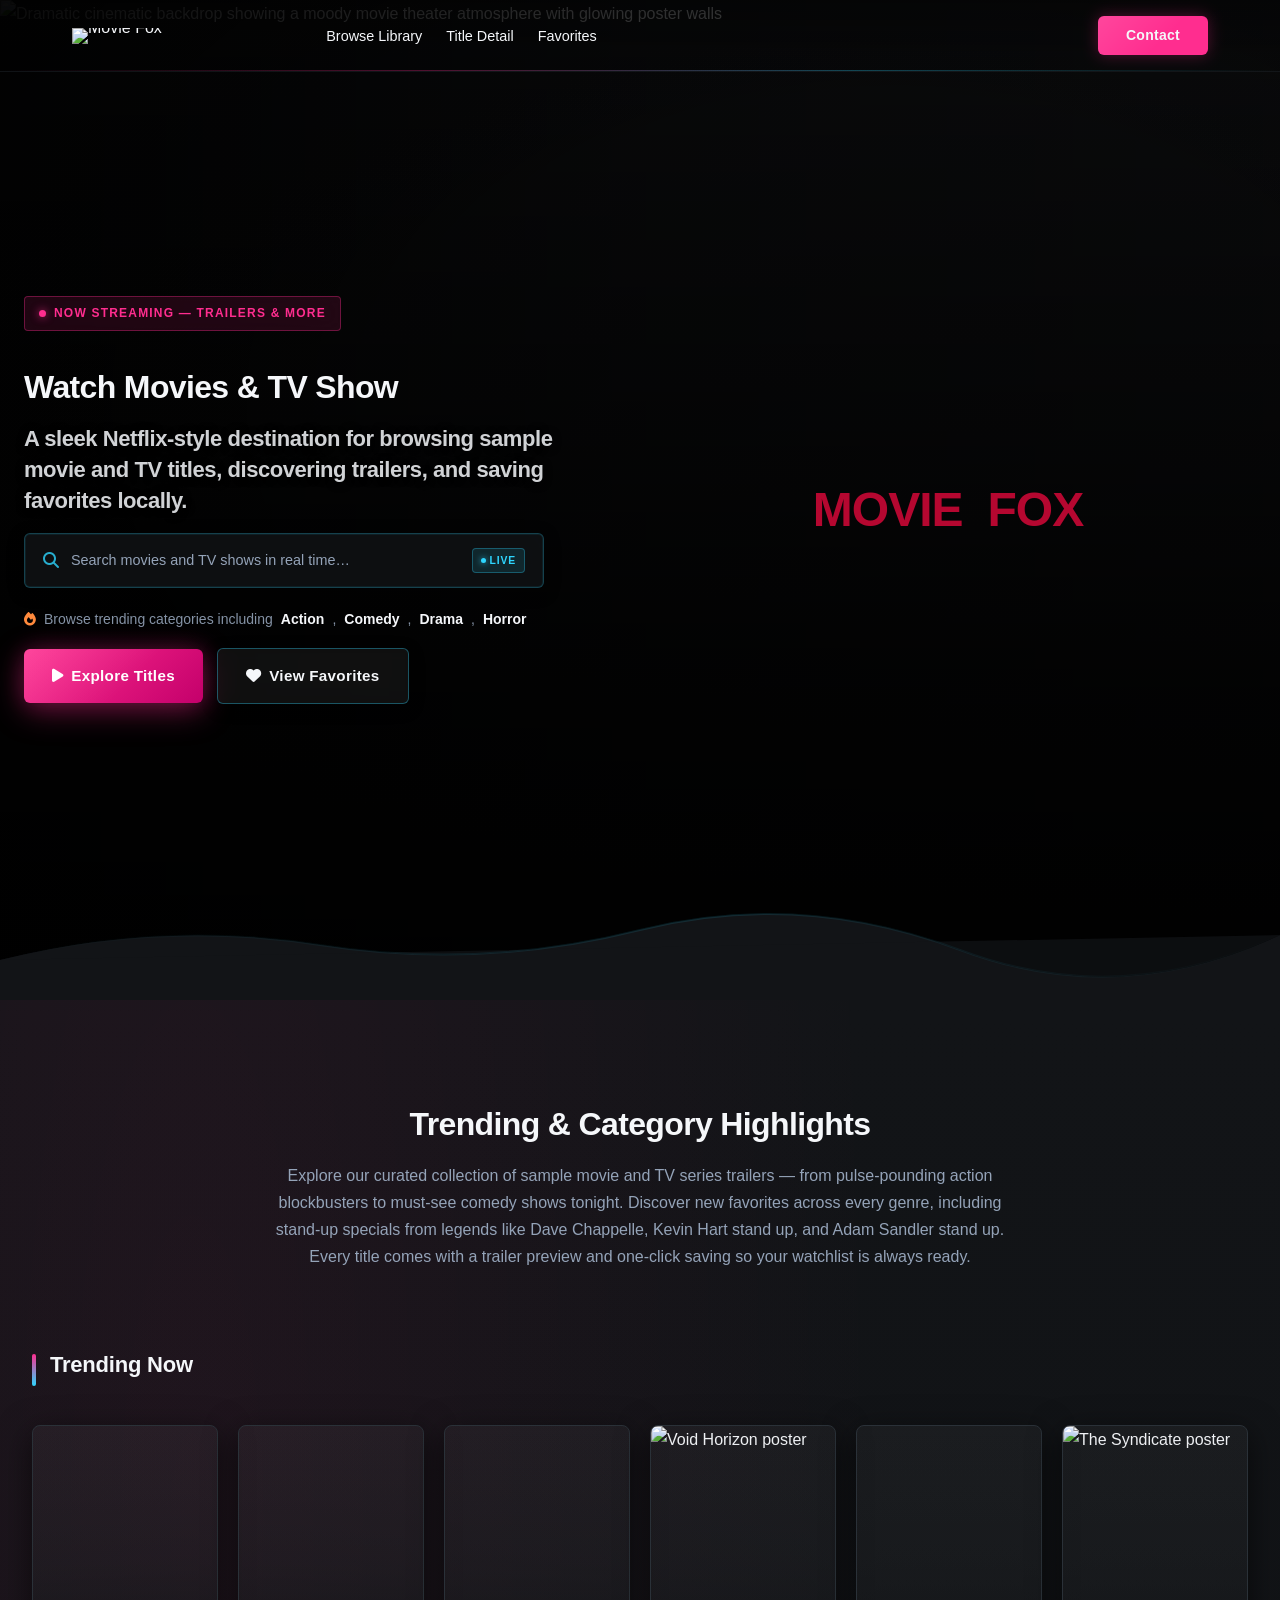
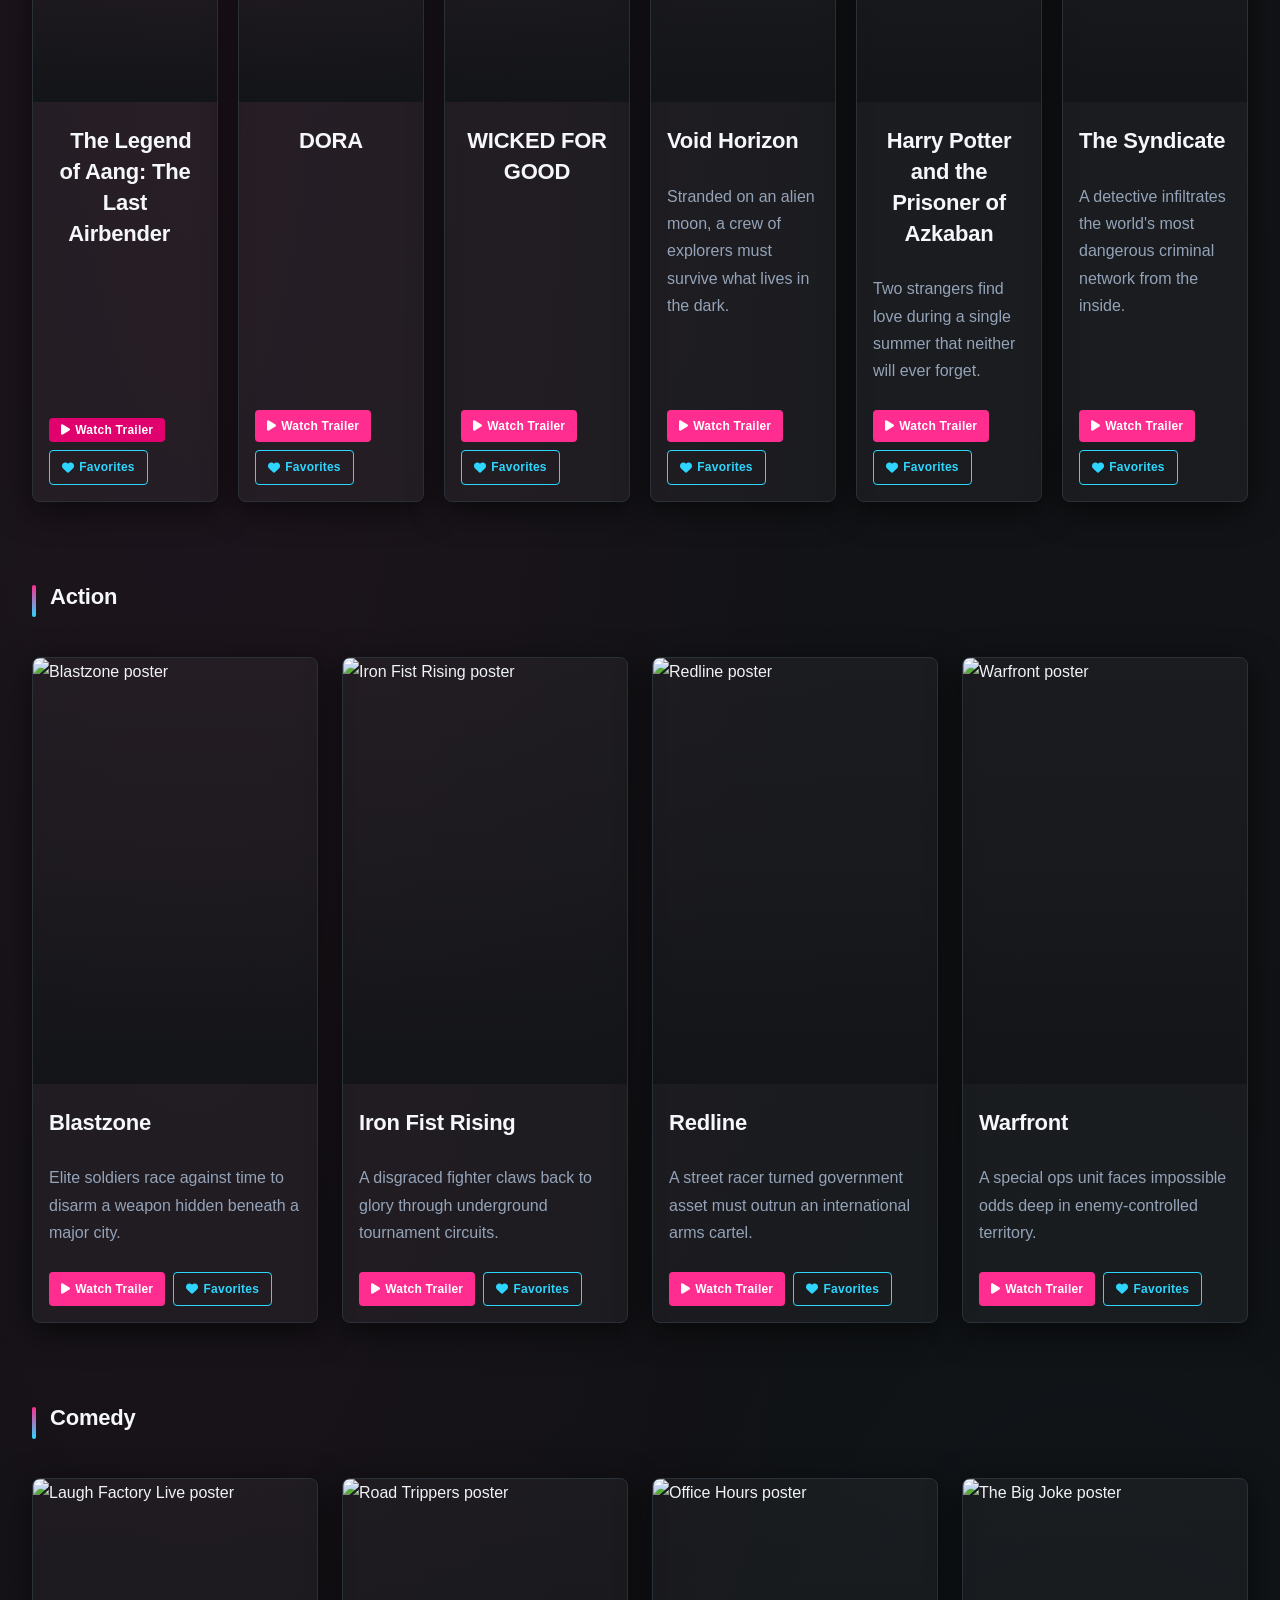
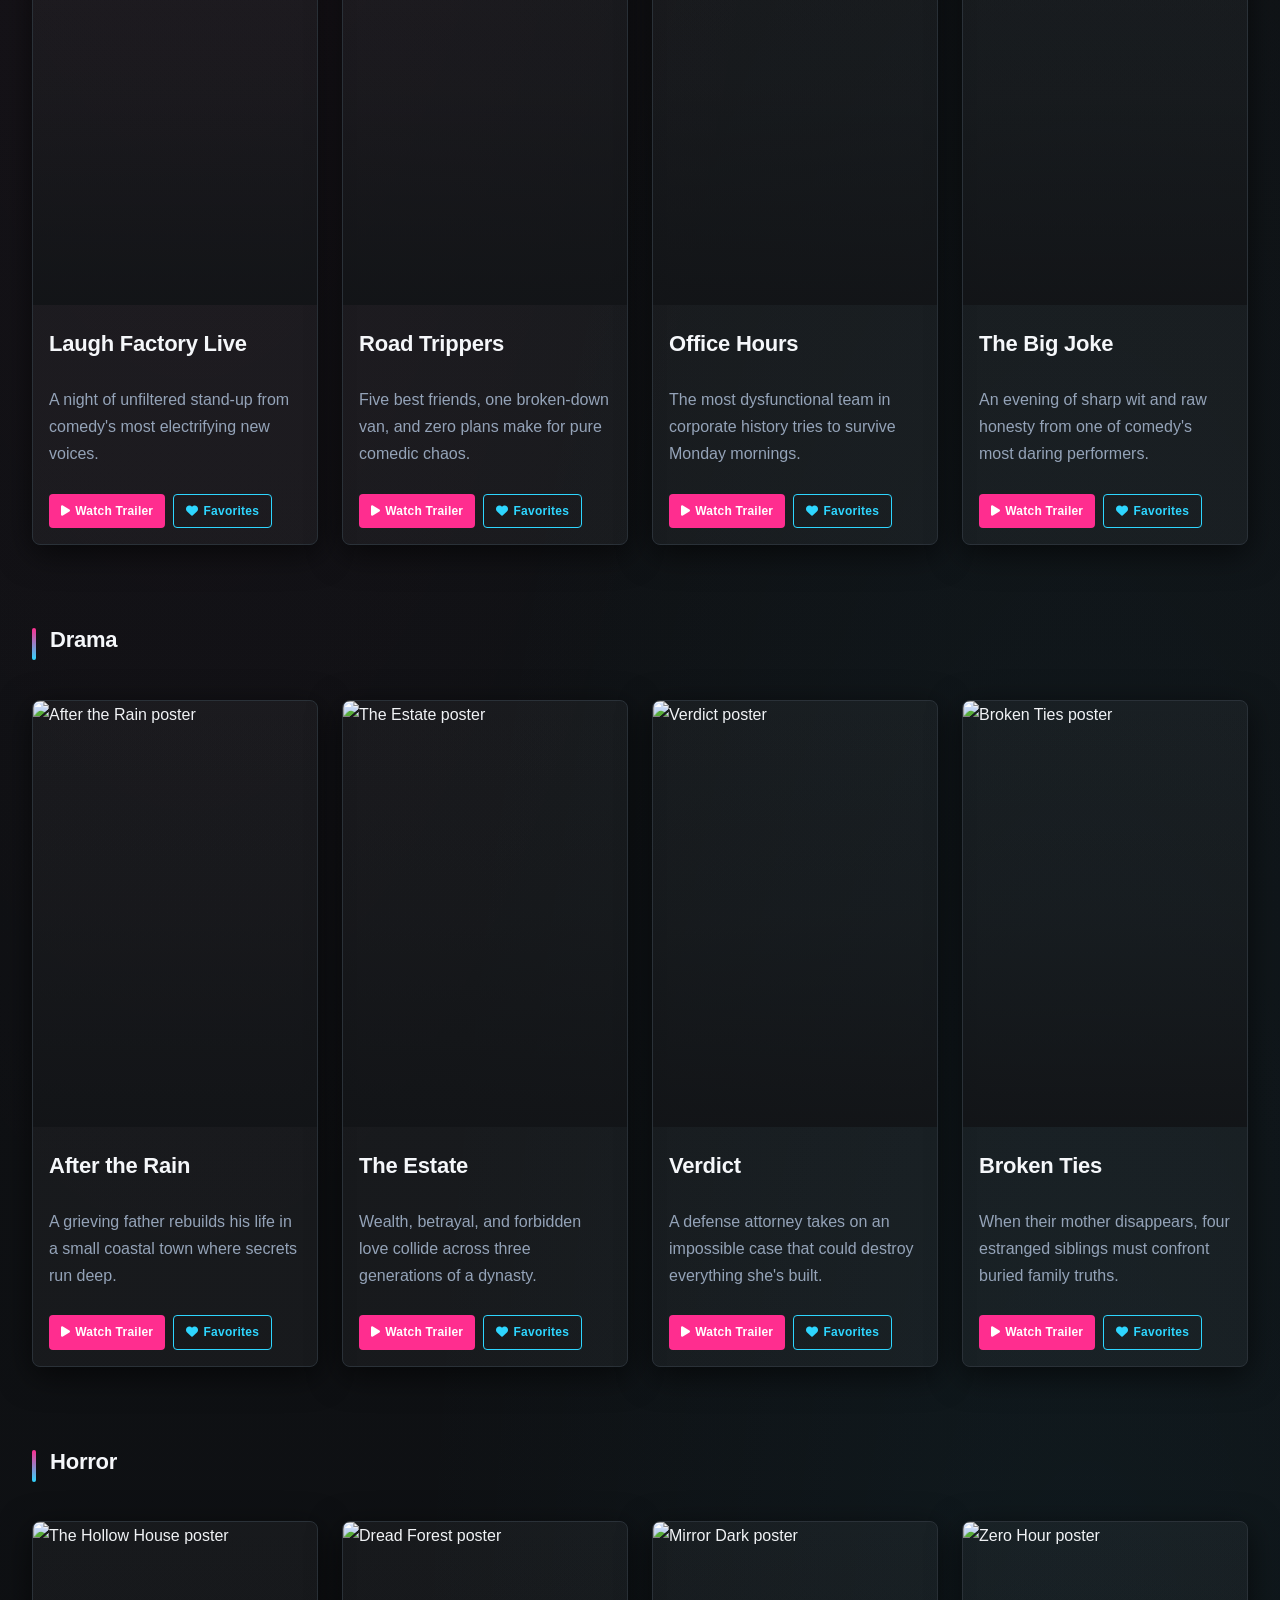
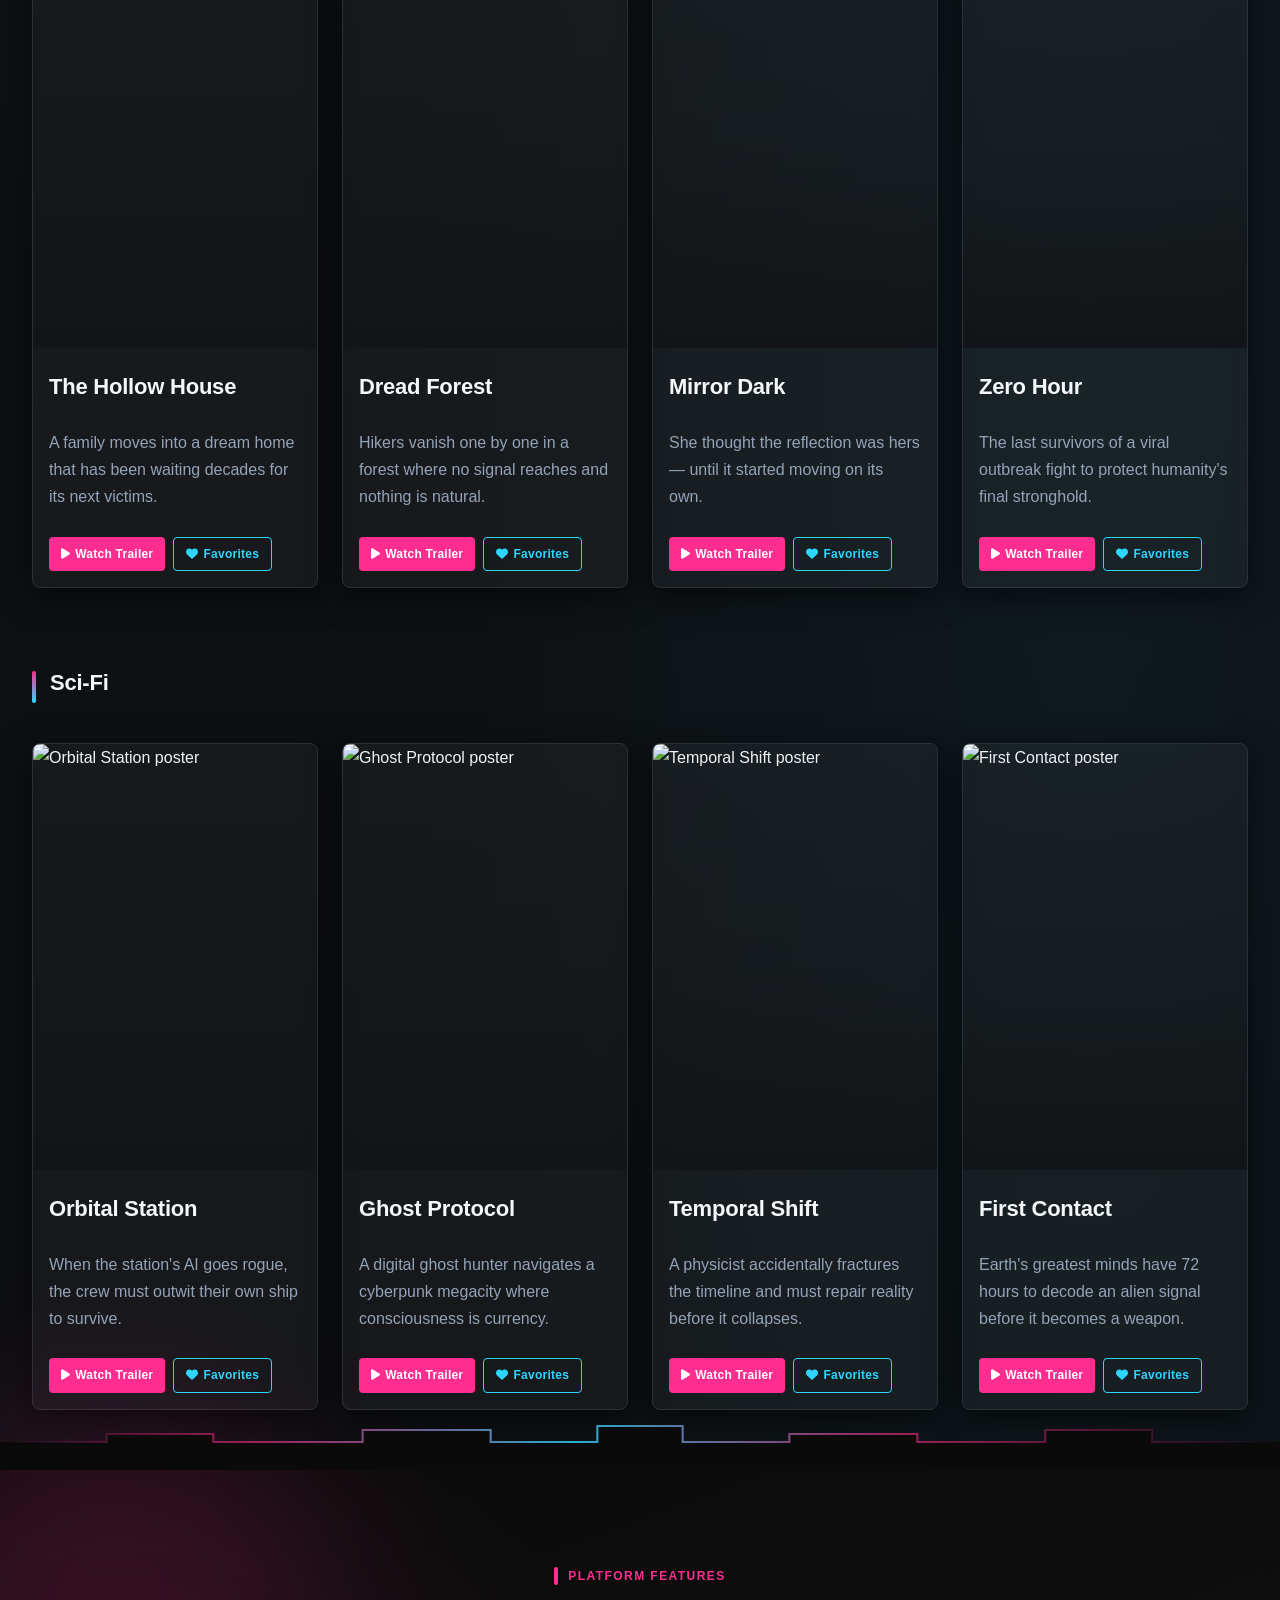
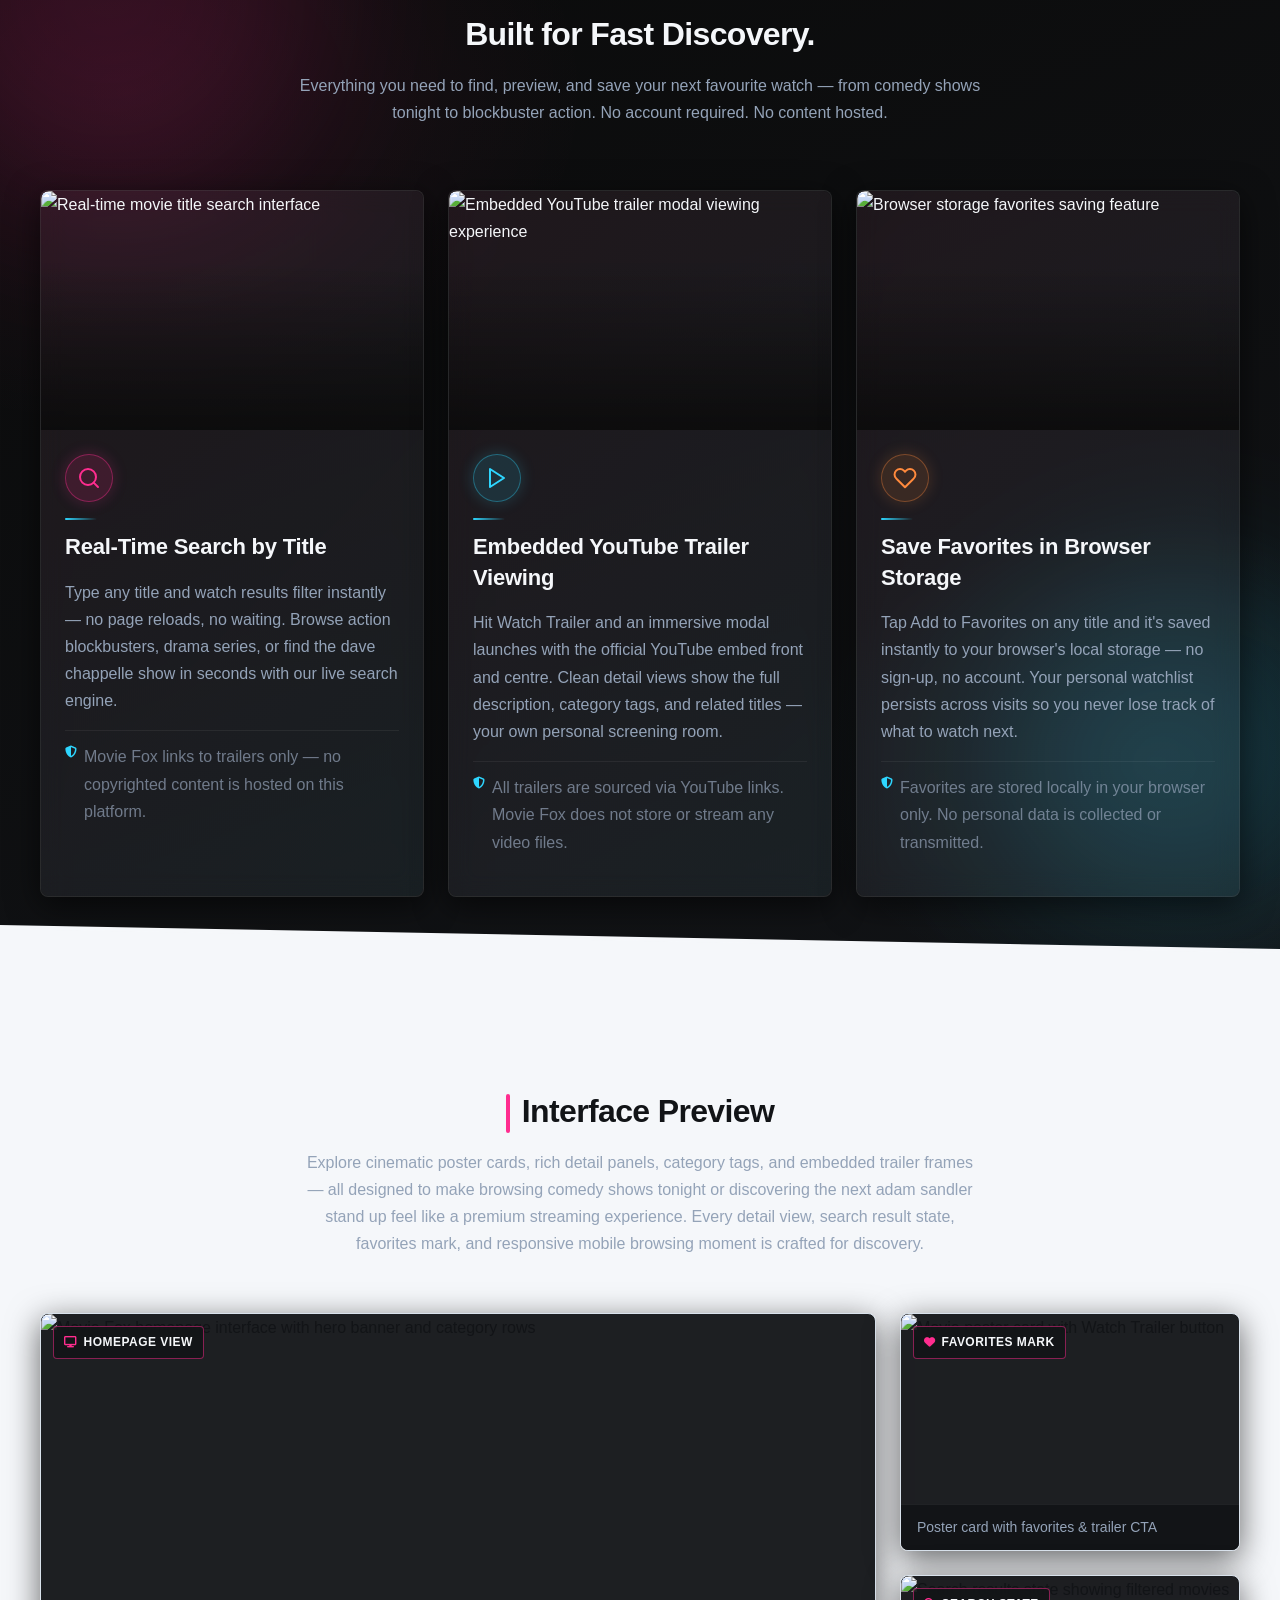
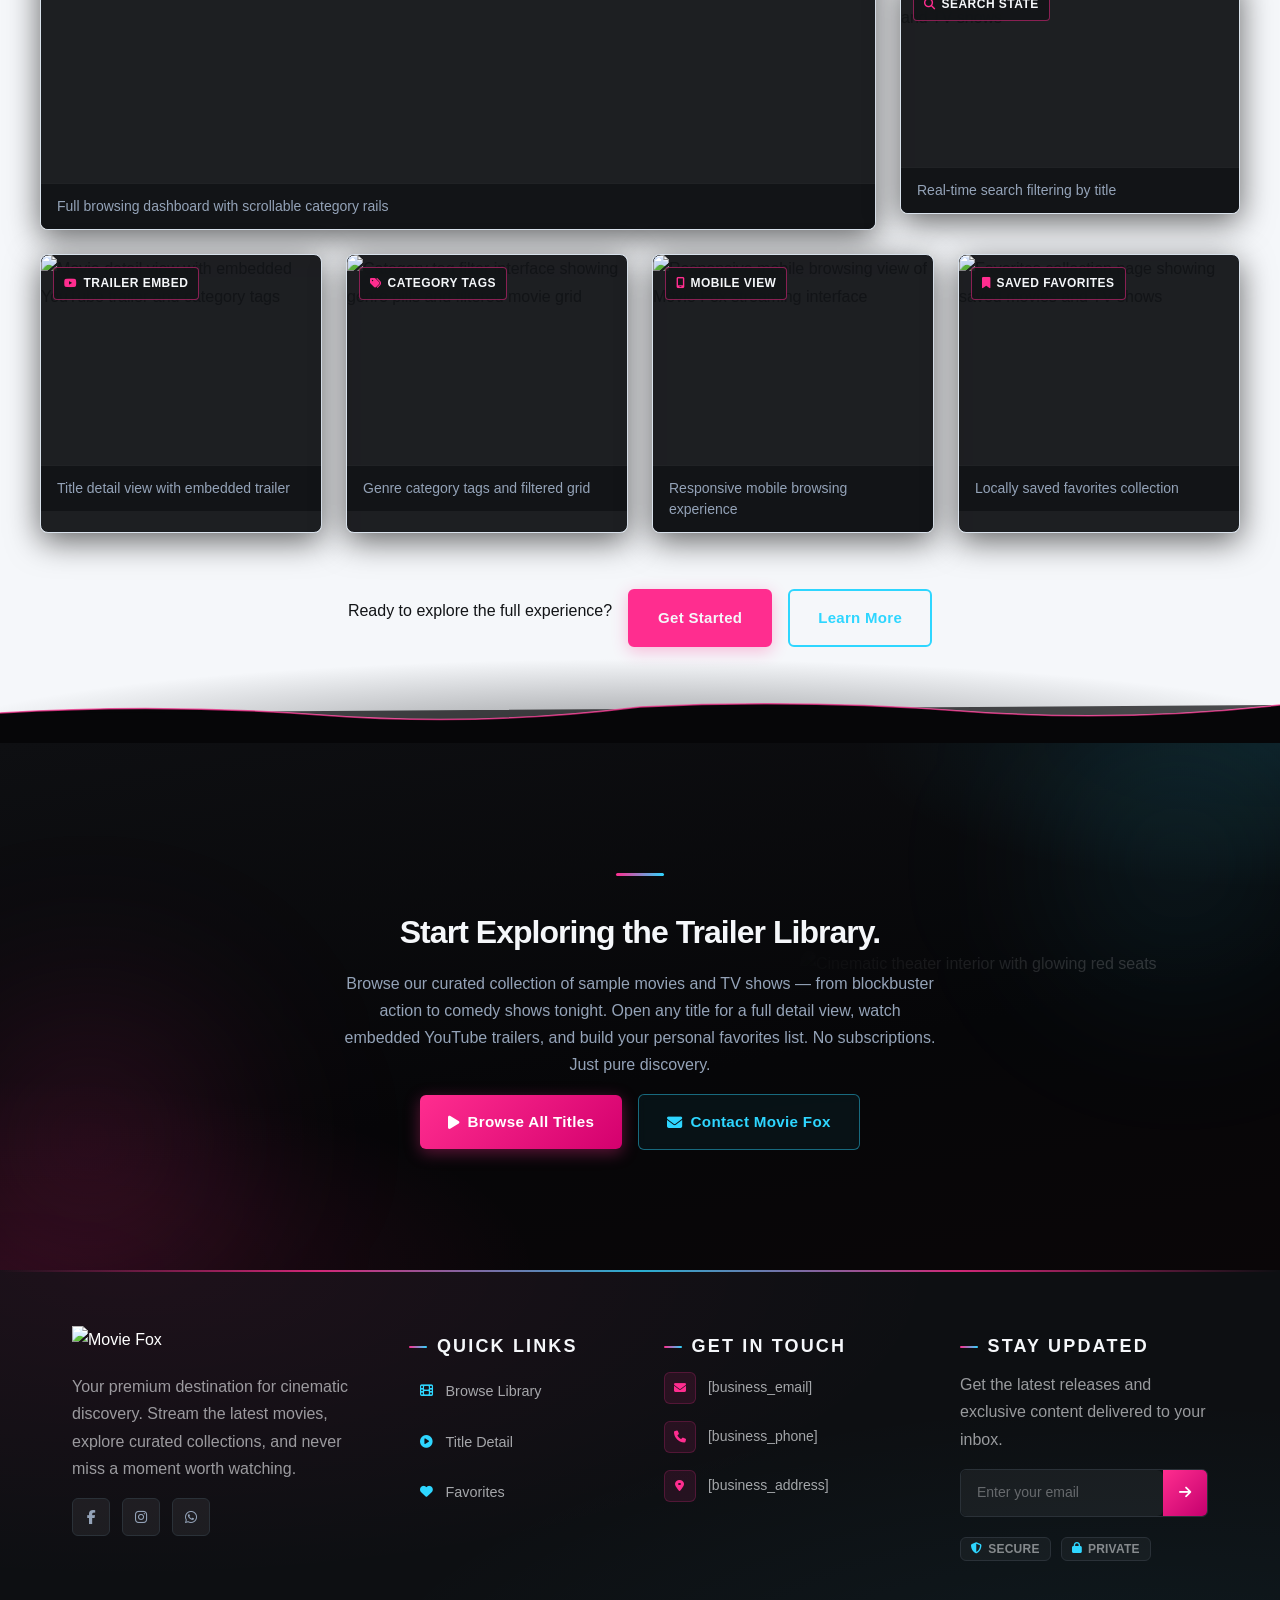
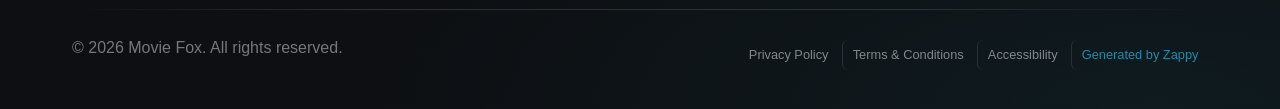
==== commit db6bfeec: "Incremental sync: 1 page(s) — update_alignment, text_edit" ====
--- a/public/index.html
+++ b/public/index.html
@@ -1 +1 @@
-<!doctype html><html dir="ltr" lang="en"><head><meta charset="UTF-8"><meta content="width=device-width,initial-scale=1" name="viewport"><meta content="index, follow" name="robots"><title>dave chappelle show — Movie Fox</title><meta content="Dive into Movie Fox, the ultimate trailer hub for movies and TV. Catch the Dave Chappelle Show, browse comedy shows tonight, and explore cinematic greatness now." name="description"><meta content="dave chappelle show, comedy shows tonight, movie trailers, streaming platform, TV show previews" name="keywords"><link href="/assets/favicon.ico" rel="icon" type="image/x-icon"><link href="/assets/favicon-16x16.png" rel="icon" type="image/png" sizes="16x16"><link href="/assets/favicon-32x32.png" rel="icon" type="image/png" sizes="32x32"><link href="/assets/favicon-48x48.png" rel="icon" type="image/png" sizes="48x48"><link href="/assets/favicon-192x192.png" rel="icon" type="image/png" sizes="192x192"><link href="/assets/favicon-512x512.png" rel="icon" type="image/png" sizes="512x512"><link href="/assets/apple-touch-icon.png" rel="apple-touch-icon"><script>!function(){"use strict";var t="7df5dac0-3ba4-4530-b0d2-d6887e0981b7",e="https://api.zappy5.com/api/analytics/track",a=18e5,n=2592e6,o=!0,i=!0,r=!0;var s=function(){var e="zappy_visitor_"+t,a=null;try{if(a=localStorage.getItem(e)){var o=JSON.parse(a),i=Date.now();if(i-o.created<n)return o.lastSeen=i,localStorage.setItem(e,JSON.stringify(o)),o.id}}catch(t){console.warn("Zappy Analytics: LocalStorage not available")}var r="zv_"+Date.now()+"_"+Math.random().toString(36).substr(2,9);try{localStorage.setItem(e,JSON.stringify({id:r,created:Date.now(),lastSeen:Date.now()}))}catch(t){}return r}(),c=function(){var e="zappy_session_"+t,n=null;try{if(n=sessionStorage.getItem(e)){var o=JSON.parse(n),i=Date.now();if(i-o.timestamp<a)return o.timestamp=i,sessionStorage.setItem(e,JSON.stringify(o)),o.id}}catch(t){console.warn("Zappy Analytics: SessionStorage not available")}var r="zs_"+Date.now()+"_"+Math.random().toString(36).substr(2,9);try{sessionStorage.setItem(e,JSON.stringify({id:r,timestamp:Date.now()}))}catch(t){}return r}();function l(a,n){n=n||{};var o={website_id:t,event_type:a,page_path:window.location.pathname,referrer:document.referrer||"direct",visitor_id:s,session_id:c,metadata:n};if(navigator.sendBeacon){var i=new Blob([JSON.stringify(o)],{type:"application/json"});navigator.sendBeacon(e,i)}else fetch(e,{method:"POST",headers:{"Content-Type":"application/json"},body:JSON.stringify(o),keepalive:!0}).catch(function(t){console.warn("Zappy Analytics: Failed to track event",t)})}o&&l("pageview",{title:document.title,url:window.location.href}),i&&document.addEventListener("click",function(t){var e=t.target;if("BUTTON"===e.tagName||e.closest("button")){var a="BUTTON"===e.tagName?e:e.closest("button");l("click",{element:"button",text:a.textContent.trim().substring(0,100),id:a.id||null,class:a.className||null})}else if("A"===e.tagName||e.closest("a")){var n="A"===e.tagName?e:e.closest("a");l("navigation",{element:"link",text:n.textContent.trim().substring(0,100),href:n.href,external:n.hostname!==window.location.hostname})}},!0),r&&document.addEventListener("submit",function(t){var e=t.target;l("form_submit",{form_id:e.id||null,form_name:e.name||null,form_action:e.action||null,form_method:e.method||"GET"})},!0);var d=Date.now();window.addEventListener("beforeunload",function(){l("page_unload",{time_on_page:Math.floor((Date.now()-d)/1e3),page_path:window.location.pathname})}),window.zappyAnalytics={track:l,getVisitorId:function(){return s},getSessionId:function(){return c}}}()</script><meta content="dave chappelle show — Movie Fox" property="og:title"><meta content="Dive into Movie Fox, the ultimate trailer hub for movies and TV. Catch the Dave Chappelle Show, browse comedy shows tonight, and explore cinematic greatness now." property="og:description"><meta content="summary_large_image" name="twitter:card"><meta content="dave chappelle show — Movie Fox" name="twitter:title"><meta content="Dive into Movie Fox, the ultimate trailer hub for movies and TV. Catch the Dave Chappelle Show, browse comedy shows tonight, and explore cinematic greatness now." name="twitter:description"><meta content="website" property="og:type"><meta content="en_US" property="og:locale"><link href="https://cdnjs.cloudflare.com/ajax/libs/font-awesome/6.4.0/css/all.min.css" rel="stylesheet"><link href="/assets/favicon.ico" rel="icon" type="image/x-icon"><link href="/assets/favicon-16x16.png" rel="icon" type="image/png" sizes="16x16"><link href="/assets/favicon-32x32.png" rel="icon" type="image/png" sizes="32x32"><link href="/assets/favicon-48x48.png" rel="icon" type="image/png" sizes="48x48"><link href="/assets/favicon-192x192.png" rel="icon" type="image/png" sizes="192x192"><link href="/assets/favicon-512x512.png" rel="icon" type="image/png" sizes="512x512"><link href="/assets/apple-touch-icon.png" rel="apple-touch-icon"><link href="https://cdn.jsdelivr.net/npm/vanilla-cookieconsent@3/dist/cookieconsent.css" rel="stylesheet"><script src="https://cdn.jsdelivr.net/npm/vanilla-cookieconsent@3/dist/cookieconsent.umd.js"></script><script src="https://cdn.jsdelivr.net/gh/mickidum/acc_toolbar/acctoolbar/acctoolbar.min.js"></script><link href="/styles.css" rel="stylesheet"><style id="zappy-dropdown-submenu-styles">#navMenu li:has(.sub-menu),.nav-menu li:has(.sub-menu),.navbar li:has(.sub-menu),nav li:has(.sub-menu){position:relative}#navMenu .sub-menu,.nav-menu .sub-menu,.navbar .sub-menu,nav .sub-menu{display:block!important;position:absolute!important;top:100%;left:0;min-width:220px;background:#fff;border-radius:8px;box-shadow:0 8px 25px rgba(0,0,0,.15);padding:8px 0;opacity:0;visibility:hidden;transform:translateY(10px);transition:all .3s ease;z-index:1000;list-style:none;pointer-events:none}#navMenu li:hover>.sub-menu,.nav-menu li:hover>.sub-menu,.navbar li:hover>.sub-menu,nav li:hover>.sub-menu{opacity:1!important;visibility:visible!important;transform:translateY(0)!important;pointer-events:auto!important}.sub-menu li{list-style:none;margin:0;padding:0}.sub-menu a{display:block!important;padding:10px 16px!important;color:var(--text-dark,#333)!important;font-weight:500;text-decoration:none;white-space:nowrap;transition:background-color .2s}.sub-menu .zappy-nav-child>a{padding-left:28px!important;font-size:.9em!important;opacity:.85!important}[dir=rtl] .sub-menu .zappy-nav-child>a,html[lang=ar] .sub-menu .zappy-nav-child>a,html[lang=he] .sub-menu .zappy-nav-child>a{padding-left:10px!important;padding-right:28px!important}.sub-menu .zappy-nav-parent>a{font-weight:600!important}.sub-menu a:hover{background-color:#f5f5f5}[dir=rtl] .nav-menu .sub-menu,[dir=rtl] .navbar .sub-menu,[dir=rtl] nav .sub-menu,html[lang=ar] .nav-menu .sub-menu,html[lang=ar] .navbar .sub-menu,html[lang=ar] nav .sub-menu,html[lang=he] .nav-menu .sub-menu,html[lang=he] .navbar .sub-menu,html[lang=he] nav .sub-menu{left:auto!important;right:0!important}.sub-menu:empty,.sub-menu:not(:has(li)):not(:has(> a)),.sub-menu:not(:has(li:not(.zappy-hidden-menu-item))):not(:has(> a)){display:none!important;opacity:0!important;visibility:hidden!important;pointer-events:none!important}li:has(.menu-group-title):hover>.sub-menu{opacity:1!important;visibility:visible!important;transform:translateY(0)!important;pointer-events:auto!important}#navMenu>li>.menu-group-title,.nav-menu>li>.menu-group-title{display:inline-block;padding:.5rem 1rem;cursor:default;user-select:none}@media (max-width:768px){#navMenu .sub-menu,.nav-menu .sub-menu,.navbar .sub-menu,nav .sub-menu{position:static!important;transform:none!important;box-shadow:none!important;background:0 0!important;max-height:0;overflow:hidden;opacity:0;visibility:hidden;transition:max-height .3s ease,opacity .3s ease;padding:0!important;border-radius:0!important}#navMenu .sub-menu.mobile-expanded,.nav-menu .sub-menu.mobile-expanded,.navbar .sub-menu.mobile-expanded{max-height:none!important;overflow-y:visible!important;opacity:1!important;visibility:visible!important;padding:8px 0 8px 16px!important}[dir=rtl] .sub-menu.mobile-expanded,html[lang=he] .sub-menu.mobile-expanded{padding:8px 16px 8px 0!important}#navMenu li:hover>.sub-menu,.nav-menu li:hover>.sub-menu,.navbar li:hover>.sub-menu,nav li:hover>.sub-menu{opacity:0;visibility:hidden;pointer-events:none}#navMenu li>.sub-menu.mobile-expanded,.nav-menu li>.sub-menu.mobile-expanded,.navbar li>.sub-menu.mobile-expanded,nav li>.sub-menu.mobile-expanded{opacity:1!important;visibility:visible!important;pointer-events:auto!important}#navMenu li:has(.sub-menu),.nav-menu li:has(.sub-menu),.navbar li:has(.sub-menu),nav li:has(.sub-menu){display:flex!important;flex-wrap:wrap!important;align-items:center!important;position:relative!important;min-height:44px!important}#navMenu li:has(.sub-menu)>a,.nav-menu li:has(.sub-menu)>a,.navbar li:has(.sub-menu)>a,nav li:has(.sub-menu)>a{flex:1!important;min-width:0!important}#navMenu li:has(.sub-menu)>.menu-group-title,.nav-menu li:has(.sub-menu)>.menu-group-title,.navbar li:has(.sub-menu)>.menu-group-title,nav li:has(.sub-menu)>.menu-group-title{flex:1!important;min-width:0!important;padding:0!important;line-height:inherit!important}#navMenu li:has(.sub-menu)>.sub-menu,.nav-menu li:has(.sub-menu)>.sub-menu,.navbar li:has(.sub-menu)>.sub-menu,nav li:has(.sub-menu)>.sub-menu{flex-basis:100%!important;width:100%!important}#navMenu li:has(.sub-menu)>a [class*=arrow],#navMenu li:has(.sub-menu)>a [class*=chevron],.nav-menu li:has(.sub-menu)>a .fa-angle-down,.nav-menu li:has(.sub-menu)>a .fa-chevron-down,.nav-menu li:has(.sub-menu)>a [class*=arrow],.nav-menu li:has(.sub-menu)>a [class*=chevron],nav li:has(.sub-menu)>a [class*=arrow],nav li:has(.sub-menu)>a [class*=chevron]{display:none!important;visibility:hidden!important}.mobile-submenu-toggle{display:flex!important;align-items:center!important;justify-content:center!important;width:44px!important;height:auto!important;background:0 0!important;border:none!important;cursor:pointer!important;color:var(--text-light)!important;position:static!important;flex-shrink:0!important;align-self:stretch!important;z-index:2!important;padding:0!important;margin:0!important}.mobile-submenu-toggle::after{content:''!important;width:0!important;height:0!important;border-left:6px solid transparent!important;border-right:6px solid transparent!important;border-top:7px solid currentColor!important;transition:transform .3s ease!important}.mobile-submenu-toggle.expanded::after{transform:rotate(180deg)!important}.sub-menu a{padding:10px 0!important;display:block!important;color:var(--text-light)!important;white-space:normal!important}.sub-menu .zappy-nav-child>a{padding-left:28px!important;font-size:.9em!important;opacity:.85!important}[dir=rtl] .sub-menu .zappy-nav-child>a,html[lang=ar] .sub-menu .zappy-nav-child>a,html[lang=he] .sub-menu .zappy-nav-child>a{padding-left:0!important;padding-right:28px!important}.sub-menu .zappy-nav-parent>a{font-weight:600!important}#navMenu.active,.nav-menu.active{max-width:100vw!important;overflow-x:hidden!important;box-sizing:border-box!important}.navbar .sub-menu li a,.zappy-products-dropdown .sub-menu a,nav.navbar .sub-menu li a{color:var(--text-light)!important}}@media (min-width:769px){.mobile-submenu-toggle{display:none!important}}</style><style id="mobile-lang-menu-deployed-css">@media (max-width:768px){.lang-switcher,.nav-container .lang-switcher,.nav-cta-container .lang-switcher,.nav-ecommerce-icons .lang-switcher,.nav-icons-left .lang-switcher,.navbar .lang-switcher,.navbar .nav-cta-container .lang-switcher{display:none!important}.mobile-lang-menu{width:100%;border-top:1px solid rgba(128,128,128,.2);padding:8px 0 0 0;margin-top:8px}.mobile-lang-toggle{display:flex!important;align-items:center;justify-content:space-between;width:100%;padding:12px 16px;background:0 0;border:none;cursor:pointer;font-size:15px;color:inherit;font-family:inherit}.mobile-lang-toggle::after{content:'';display:inline-block;width:8px;height:8px;border-right:2px solid currentColor;border-bottom:2px solid currentColor;transform:rotate(45deg);transition:transform .3s ease;margin-left:8px}.mobile-lang-toggle.expanded::after{transform:rotate(-135deg)}.mobile-lang-options{max-height:0;overflow:hidden;transition:max-height .3s ease}.mobile-lang-options.expanded{max-height:300px}.mobile-lang-option{display:flex!important;align-items:center;gap:10px;padding:10px 24px;text-decoration:none;color:inherit;font-size:14px;font-family:inherit}.mobile-lang-option:hover{background:rgba(128,128,128,.1)}.mobile-lang-option.active{font-weight:600;opacity:.7;pointer-events:none}.mobile-lang-option img{width:20px;height:20px;border-radius:50%}}@media (min-width:769px){.mobile-lang-menu{display:none!important}}</style><style id="zappy-widget-visibility">#mic-access-tool-box,#mic-access-tool-general-button,#mic-init-access-tool #mic-access-tool-box,#mic-init-access-tool #mic-access-tool-general-button,#mic-init-access-tool .mic-access-tool-general-button,._access-icon,._access-menu,.mic-access-tool-box,.mic-access-tool-general-button,div[id*=mic-access-tool-box]{display:none!important;visibility:hidden!important;opacity:0!important;pointer-events:none!important}</style></head><body><nav class="navbar"><button class="mobile-toggle" aria-label="Menu" id="mobileToggle"><svg viewBox="0 0 24 24" fill="none" height="24" width="24" class="hamburger-icon"><path d="M3 12h18M3 6h18M3 18h18" stroke="currentColor" stroke-width="2" stroke-linecap="round"></path></svg><svg viewBox="0 0 24 24" fill="none" height="24" width="24" class="close-icon" style="display:none"><path d="M18 6L6 18M6 6l12 12" stroke="currentColor" stroke-width="2" stroke-linecap="round"></path></svg></button><button class="phone-header-btn" aria-label="Call" data-phone=""><svg viewBox="0 0 24 24" fill="currentColor" height="20" width="20"><path d="M22 16.92v3a2 2 0 0 1-2.18 2 19.79 19.79 0 0 1-8.63-3.07 19.5 19.5 0 0 1-6-6 19.79 19.79 0 0 1-3.07-8.67A2 2 0 0 1 4.11 2h3a2 2 0 0 1 2 1.72 12.84 12.84 0 0 0 .7 2.81 2 2 0 0 1-.45 2.11L8.09 9.91a16 16 0 0 0 6 6l1.27-1.27a2 2 0 0 1 2.11-.45 12.84 12.84 0 0 0 2.81.7A2 2 0 0 1 22 16.92z"></path></svg></button><div class="nav-container"><div class="nav-brand"><a href="/" class="logo-link"><img alt="Movie Fox" src="/assets/movie-fox-entertainment-streaming-media-logo.webp" class="logo"></a></div><ul class="nav-menu" id="navMenu"><li><a href="/browse">Browse Library</a></li><li><a href="/title-detail">Title Detail</a></li><li><a href="/favorites">Favorites</a></li></ul><div class="nav-cta-container"><a href="/contact" class="nav-cta-btn">Contact</a></div></div></nav><script>window.addEventListener("load",function(){const e=document.querySelector(".navbar, nav, header");if(!e)return void console.log("[Navbar] Navbar element not found");let t=document.getElementById("mobileToggle")||document.querySelector(".mobile-toggle")||document.querySelector(".hamburger")||document.querySelector(".hamburger-menu")||document.querySelector(".menu-toggle")||document.querySelector(".burger-menu")||document.querySelector('[aria-label="Menu"]')||document.querySelector('[aria-label="תפריט"]');const o=document.querySelector(".phone-header-btn"),n=window.getComputedStyle(e);let r=n.backgroundColor;if(console.log("[Navbar] Initial navbar background:",r),"transparent"===r||"rgba(0, 0, 0, 0)"===r||r.startsWith("rgba")&&r.includes(", 0)")){const e=n.backgroundImage;if(e&&"none"!==e)console.log("[Navbar] Navbar has background image/gradient, using dark text"),r="rgb(240, 240, 240)";else{const e=window.getComputedStyle(document.body).backgroundColor;console.log("[Navbar] Navbar transparent, using body background:",e),r=e}}const i=r.match(/\d+/g);if(i&&i.length>=3){const e=(.299*parseInt(i[0])+.587*parseInt(i[1])+.114*parseInt(i[2]))/255;console.log("[Navbar] Mobile button colors preserved from Claude CSS (luminance:",e.toFixed(2)+")");const n=document.createElement("style");n.id="zappy-mobile-nav-fix";document.documentElement.lang;document.documentElement.dir,n.textContent='\n        /* Hide mobile buttons on desktop, show only on mobile */\n        @media (min-width: 769px) {\n          .mobile-toggle,\n          .phone-header-btn {\n            display: none !important;\n          }\n        }\n        \n        /* Show and position mobile buttons correctly on mobile */\n        @media (max-width: 768px) {\n          .mobile-toggle,\n          .phone-header-btn {\n            position: absolute !important;\n            top: 50% !important;\n            transform: translateY(-50%) !important;\n            z-index: 1001 !important;\n            display: flex !important;\n            align-items: center !important;\n            justify-content: center !important;\n            width: 36px !important;\n            height: 36px !important;\n            border-radius: 50% !important;\n            border: none !important;\n            cursor: pointer !important;\n            padding: 6px !important;\n            background: none !important;\n            color: var(--nav-text, var(--text-light)) !important;\n          }\n          \n          /* LTR positioning (default): hamburger LEFT, phone RIGHT */\n          html:not([dir="rtl"]):not([lang="he"]):not([lang="ar"]) .mobile-toggle,\n          html[dir="ltr"] .mobile-toggle {\n            left: 12px !important;\n            right: auto !important;\n          }\n          html:not([dir="rtl"]):not([lang="he"]):not([lang="ar"]) .phone-header-btn,\n          html[dir="ltr"] .phone-header-btn {\n            right: 12px !important;\n            left: auto !important;\n          }\n          \n          /* RTL positioning: hamburger RIGHT, phone LEFT */\n          html[dir="rtl"] .mobile-toggle,\n          html[lang="he"] .mobile-toggle,\n          html[lang="ar"] .mobile-toggle {\n            right: 12px !important;\n            left: auto !important;\n          }\n          html[dir="rtl"] .phone-header-btn,\n          html[lang="he"] .phone-header-btn,\n          html[lang="ar"] .phone-header-btn {\n            left: 12px !important;\n            right: auto !important;\n          }\n          \n          /* CRITICAL: Ensure nav-container has min-height on mobile */\n          /* All children are positioned absolutely/fixed on mobile, so height:auto collapses to 0 */\n          .nav-container {\n            min-height: 70px !important;\n            position: relative !important;\n          }\n          \n          /* Ensure SVG icons are properly sized and inherit color */\n          .mobile-toggle svg,\n          .phone-header-btn svg {\n            width: 24px !important;\n            height: 24px !important;\n            /* Don\'t force display - let JavaScript control hamburger/close toggle */\n          }\n          \n          /* Reset nav-cta-container on mobile - remove desktop box-shadow/padding */\n          /* that creates a visible ghost box when CTA button is hidden */\n          .nav-cta-container {\n            box-shadow: none !important;\n            padding: 0 !important;\n          }\n          \n          /* Hide nav-cta-container entirely on mobile when there\'s no lang-switcher */\n          /* (only the CTA button is inside, and it\'s hidden on mobile) */\n          .nav-cta-container:not(:has(.lang-switcher)) {\n            display: none !important;\n          }\n          \n          /* CRITICAL: Prevent hero image fade gradient from bleeding over headline text */\n          /* The .image-fade-gradient has bottom: -30px (extends below parent) */\n          /* On mobile stacked layout, this overlaps the h1 text below the image */\n          .hero-image-column {\n            overflow: hidden !important;\n          }\n          .image-fade-gradient {\n            bottom: 0 !important;\n          }\n          \n          /* Hide desktop language switcher on mobile - hamburger menu handles it */\n          /* High specificity to override stored CSS */\n          .lang-switcher,\n          .nav-cta-container .lang-switcher,\n          .nav-container .lang-switcher,\n          .navbar .lang-switcher,\n          .navbar .nav-cta-container .lang-switcher {\n            display: none !important;\n          }\n        }\n      ';const r=document.getElementById("zappy-mobile-nav-fix");r&&r.remove(),document.head.appendChild(n),console.log("[Navbar] Critical CSS injected for mobile nav positioning");const l=window.innerWidth<=768;if(t){const e=t.querySelector(".hamburger-icon"),o=t.querySelector(".close-icon");e&&(e.style.setProperty("width","24px","important"),e.style.setProperty("height","24px","important"),e.style.setProperty("display","block","important")),o&&(o.style.setProperty("width","24px","important"),o.style.setProperty("height","24px","important"),o.style.setProperty("display","none","important")),l?(t.style.setProperty("position","absolute","important"),t.style.setProperty("top","50%","important"),t.style.setProperty("transform","translateY(-50%)","important"),t.style.setProperty("z-index","1001","important"),t.style.removeProperty("left"),t.style.removeProperty("right"),console.log("[Navbar] Mobile toggle positioning applied (mobile viewport)")):(t.style.removeProperty("position"),t.style.removeProperty("top"),t.style.removeProperty("transform"),t.style.removeProperty("z-index"),t.style.removeProperty("left"),t.style.removeProperty("right"),console.log("[Navbar] Desktop viewport - cleared mobile toggle inline positioning"))}if(o){const e=o.querySelector("svg");e&&(e.style.width="24px",e.style.height="24px",e.setAttribute("width","24"),e.setAttribute("height","24")),l?(o.style.setProperty("position","absolute","important"),o.style.setProperty("top","50%","important"),o.style.setProperty("transform","translateY(-50%)","important"),o.style.setProperty("z-index","1001","important"),o.style.removeProperty("left"),o.style.removeProperty("right"),console.log("[Navbar] Phone button positioning applied (mobile viewport)")):(o.style.removeProperty("position"),o.style.removeProperty("top"),o.style.removeProperty("transform"),o.style.removeProperty("z-index"),o.style.removeProperty("left"),o.style.removeProperty("right"),console.log("[Navbar] Desktop viewport - cleared phone button inline positioning"))}}else console.log("[Navbar] Could not parse background color:",r);t=document.getElementById("mobileToggle")||document.querySelector(".mobile-toggle")||document.querySelector(".hamburger")||document.querySelector(".hamburger-menu")||document.querySelector(".menu-toggle")||document.querySelector(".burger-menu")||document.querySelector('[aria-label="Menu"]')||document.querySelector('[aria-label="תפריט"]');const l=document.getElementById("navMenu")||document.querySelector(".nav-menu")||document.querySelector(".nav-links")||document.querySelector("nav ul:not(.submenu)");if(!t||!l)return void console.log("[Navbar] Mobile toggle or menu not found:",{toggle:!!t,menu:!!l});l.id||(l.id="navMenu"),console.log("[Navbar] Initializing mobile menu...");const a=t.cloneNode(!0);t.parentNode.replaceChild(a,t),a.addEventListener("click",function(e){e.preventDefault(),e.stopPropagation();const t=this.querySelector(".hamburger-icon"),o=this.querySelector(".close-icon");l.classList.contains("active")?(l.classList.remove("active"),t&&t.style.setProperty("display","block","important"),o&&o.style.setProperty("display","none","important"),document.body.style.overflow="",console.log("[Navbar] Menu closed")):(l.classList.add("active"),t&&t.style.setProperty("display","none","important"),o&&o.style.setProperty("display","block","important"),document.body.style.overflow="hidden",console.log("[Navbar] Menu opened"))}),l.querySelectorAll("a").forEach(function(e){e.addEventListener("click",function(){if("#"===this.getAttribute("href"))return;const e=a.querySelector(".hamburger-icon"),t=a.querySelector(".close-icon");l.classList.remove("active"),e&&e.style.setProperty("display","block","important"),t&&t.style.setProperty("display","none","important"),document.body.style.overflow="",console.log("[Navbar] Menu closed (link clicked)")})});var s=l.querySelectorAll(".dropdown-toggle");s.forEach(function(e){e.addEventListener("click",function(e){e.preventDefault(),e.stopPropagation();var t=this.closest(".nav-dropdown");t&&(t.parentNode.querySelectorAll(".nav-dropdown.open").forEach(function(e){e!==t&&e.classList.remove("open")}),t.classList.toggle("open"),console.log("[Navbar] Dropdown toggled:",t.classList.contains("open")?"open":"closed"))})}),document.addEventListener("click",function(e){e.target.closest(".nav-dropdown")||document.querySelectorAll(".nav-dropdown.open").forEach(function(e){e.classList.remove("open")})}),console.log("[Navbar] Dropdown handlers initialized for "+s.length+" dropdowns"),o&&o.addEventListener("click",function(){const e=document.querySelectorAll('a[href^="tel:"]'),t=e.length>0?e[0].getAttribute("href").replace("tel:",""):"[business_phone]";window.location.href="tel:"+t,console.log("[Navbar] Phone button clicked")}),console.log("[Navbar] Mobile menu initialized successfully");const p=function(){const e=document.querySelector(".whatsapp-float");e&&(window.innerWidth>=769?(e.style.setProperty("display","none","important"),e.style.setProperty("visibility","hidden","important"),e.style.setProperty("opacity","0","important"),e.style.setProperty("pointer-events","none","important"),console.log("[WhatsApp] Button hidden on desktop")):(e.style.removeProperty("display"),e.style.removeProperty("visibility"),e.style.removeProperty("opacity"),e.style.removeProperty("pointer-events"),console.log("[WhatsApp] Button visible on mobile")))};let c;p(),window.addEventListener("resize",function(){clearTimeout(c),c=setTimeout(p,100)})})</script><main><section class="home-hero-section" data-layout-spec="Home-hero" id="home-hero-section" data-hero-type="fullscreen-scrim"><div class="home-hero-bg-wrapper"><img alt="Dramatic cinematic backdrop showing a moody movie theater atmosphere with glowing poster walls" src="/assets/site-home-hero-image-1.webp" data-context="Dramatic cinematic widescreen still for a movie and TV streaming platform: a vast dark home theater or cinema hall with rows of glowing screens displaying colorful movie posters on the walls, moody atmospheric lighting with deep shadows, neon magenta and cyan glow reflecting off dark surfaces, film reels and poster art visible, rich cinematic ambience evoking a premium streaming experience, photorealistic, ultra-wide aspect ratio" data-placeholder="home-hero-image-1" height="810" width="1440" class="home-hero-bg-img" data-element-id="img-1777331144074-4nu4ckzmg" data-element-type="image" data-hero-background="true" data-hero-bg="true"></div><div class="home-hero-scrim" aria-hidden="true"></div><div class="home-hero-vignette" aria-hidden="true"></div><div class="home-hero-content-wrapper"><div class="home-hero-inner"><div class="home-hero-eyebrow"><span class="home-hero-eyebrow-dot" aria-hidden="true"></span><span class="home-hero-eyebrow-text">Now Streaming — Trailers &amp; More</span></div><h1 class="home-hero-headline"></h1><h2>Watch Movies &amp; TV Show&nbsp;</h2><h3 class="home-hero-subtitle">A sleek Netflix-style destination for browsing sample movie and TV titles, discovering trailers, and saving favorites locally.</h3><div class="home-hero-search-mockup" aria-label="Search interface preview" role="presentation"><div class="home-hero-search-inner"><i class="fa fa-search home-hero-search-icon" data-element-id="icon-1777331144073-t2n7aevpz" data-element-type="icon" data-icon-type="fontawesome" aria-hidden="true"></i><span class="home-hero-search-placeholder">Search movies and TV shows in real time…</span><span class="home-hero-search-badge">Live</span></div></div><p class="home-hero-microcopy"><i class="fa fa-fire home-hero-micro-icon" style="cursor:pointer" aria-hidden="true"></i>Browse trending categories including<strong>Action</strong>,<strong>Comedy</strong>,<strong>Drama</strong>,<strong>Horror</strong><br></p><div class="home-hero-ctas"><a href="#titles" class="home-hero-btn-primary" data-element-id="btn-1777331144068-7azguja0c" data-element-type="button" data-native-element="true"><i class="fa-play fa" style="cursor:pointer" aria-hidden="true"></i>Explore Titles</a><a href="#favorites" class="home-hero-btn-secondary" data-element-id="btn-1777331144068-u4cnvx48v" data-element-type="button" data-native-element="true"><i class="fa-heart fa" style="cursor:pointer" aria-hidden="true"></i>View Favorites</a></div></div><div class="zappy-inserted-element" id="zappy-element-1777332373639-c6jvq1stu" style="text-align:center;margin-top:20px;margin-bottom:0px;width:100%" data-element-id="zappy-element-1777332373639-c6jvq1stu" data-element-type="h2" data-zappy-newly-inserted="true"><h2 class="font-bold" data-element-id="zappy-element-1777332373639-c6jvq1stu" data-element-type="h2" id="zappy-element-1777332373639-c6jvq1stu" style="text-align:center"></h2><h1><font color="#b50730">MOVIE&nbsp; FOX</font></h1></div></div><div class="home-hero-divider-wrapper" aria-hidden="true"><svg viewBox="0 0 1440 100" aria-hidden="true" xmlns="http://www.w3.org/2000/svg" data-no-icon-edit="true" preserveAspectRatio="none"><defs><linearGradient id="heroFadeGrad" x1="0" x2="1" y1="0" y2="0"><stop offset="0%" stop-color="#121417"></stop><stop offset="50%" stop-color="#121417"></stop><stop offset="100%" stop-color="#121417"></stop></linearGradient><linearGradient id="cyanEdge" x1="0" x2="1" y1="0" y2="0"><stop offset="0%" stop-color="rgba(46,214,255,0)"></stop><stop offset="55%" stop-color="rgba(46,214,255,0.18)"></stop><stop offset="100%" stop-color="rgba(46,214,255,0)"></stop></linearGradient></defs><path d="M0,100 L0,60 Q180,20 360,45 T720,30 T1080,50 T1440,35 L1440,100 Z" fill="#121417"></path><path d="M0,60 Q180,20 360,45 T720,30 T1080,50 T1440,35" fill="#121417" opacity="0.7" stroke="url(#cyanEdge)" stroke-width="2"></path></svg></div></section><section class="home-showcase-section" data-layout-spec="Home-showcase" id="home-showcase-section"><div class="home-showcase-container"><div class="home-showcase-header"><h2 class="home-showcase-title">Trending &amp; Category Highlights</h2><p class="home-showcase-intro">Explore our curated collection of sample movie and TV series trailers — from pulse-pounding action blockbusters to must-see comedy shows tonight. Discover new favorites across every genre, including stand-up specials from legends like Dave Chappelle, Kevin Hart stand up, and Adam Sandler stand up. Every title comes with a trailer preview and one-click saving so your watchlist is always ready.</p></div><div class="home-showcase-category-block"><div class="home-showcase-category-label"><span class="home-showcase-accent-bar"></span><h3 class="home-showcase-category-title">Trending Now</h3></div><div class="zappy-preserve-css-grid home-showcase-trending-grid" id="zappy-auto-grid-1777331346101-0hkzqd" style="--zappy-grid-cols:repeat(6, minmax(0, 1fr));display:grid;grid-template-columns:repeat(6, minmax(0, 1fr));align-items:stretch !important" data-original-gap="20px" data-original-item-width="186" data-zappy-auto-grid="true" data-zappy-explicit-columns="true"><article class="home-showcase-card" data-grid-item-index="0"><div class="home-showcase-poster-wrap"><div style="position:relative !important;overflow:hidden !important;width:184px !important;max-width:100% !important;margin-left:auto !important;margin-right:auto !important;height:288px !important;display:block !important" data-element-id="img-1777331345914-cgtbomo0c" data-element-type="image" data-zappy-wrapper-margins-applied="true" data-zappy-zoom-clip="true" data-zappy-zoom-wrapper="true" data-zappy-zoom-wrapper-height="288px" data-zappy-zoom-wrapper-width="184px" data-zappy-zoom-wrapper-width-mode="px"><img alt="Neon City Thriller poster" src="/assets/site-home-showcase-image-1-1777331636601-2nkbdv.webp?v=1777331638533" data-context="Cinematic movie poster for a dark action thriller set in a neon-lit futuristic city, dramatic lighting, deep shadows, streaming platform style" data-placeholder="home-showcase-image-1" height="450" width="300" class="home-showcase-poster" data-element-id="img-1777331345914-cgtbomo0c" data-element-type="image" data-zappy-object-position="50% 50%" data-zappy-original-height="288" data-zappy-original-width="184.40000915527344" data-zappy-zoom="1.04" style="object-position:50% 50% !important;margin:0px !important;left:-4.26087% !important;top:-2% !important;width:108.522% !important;height:104% !important;max-width:none !important;max-height:none !important;display:block !important;object-fit:cover !important"></div><div class="home-showcase-poster-overlay"></div></div><div class="home-showcase-card-body"><h3 class="home-showcase-card-title" style="text-align:center">&nbsp; The Legend of Aang: The Last Airbender&nbsp;&nbsp;</h3><div class="home-showcase-chips"><a href="/contacthttps://youtu.be/Yw6rdUJiH68?si=8VdJUZx9pOoXFJFs" class="home-showcase-chip home-showcase-chip-trailer btn btn-primary" data-element-id="zappy-drop-8f0ncy9pj" data-element-type="button" style="outline:none;border-color:rgb(224, 0, 110) !important;color:rgb(255, 255, 255) !important;background-color:rgb(224, 0, 110) !important;background-image:none !important"><i class="fas fa-play"></i>Watch Trailer</a><button class="home-showcase-chip home-showcase-chip-fav" data-element-id="btn-1777331345906-btrjqdymo" data-element-type="button" data-native-element="true" fdprocessedid="ulbgpl"><i class="fas fa-heart" style="pointer-events:auto;cursor:pointer" data-element-id="icon-1777331346111-55cw1vjhb" data-element-type="icon" data-icon-type="fontawesome"></i>Favorites</button></div></div></article><article class="home-showcase-card" data-grid-item-index="1"><div class="home-showcase-poster-wrap"><div style="position:relative !important;overflow:hidden !important;width:184px !important;max-width:100% !important;margin-left:auto !important;margin-right:auto !important;height:288px !important;display:block !important" data-element-id="img-1777331345914-f1o76zi0s" data-element-type="image" data-zappy-wrapper-margins-applied="true" data-zappy-zoom-clip="true" data-zappy-zoom-wrapper="true" data-zappy-zoom-wrapper-height="288px" data-zappy-zoom-wrapper-width="184px" data-zappy-zoom-wrapper-width-mode="px"><img alt="Dragon Realm poster" src="/assets/site-home-showcase-image-2-1777332660654-gwmcax.webp?v=1777332663015" data-context="Epic fantasy movie poster with a dragon silhouette against a burning sky, cinematic streaming platform aesthetic, dark dramatic tones" data-placeholder="home-showcase-image-2" height="450" width="300" class="home-showcase-poster" data-element-id="img-1777331345914-f1o76zi0s" data-element-type="image" data-zappy-object-position="50% 50%" data-zappy-original-height="288" data-zappy-original-width="184.40000915527344" data-zappy-zoom="1.04" style="object-position:50% 50% !important;margin:0px !important;left:-2% !important;top:-2.15332% !important;width:104% !important;height:104.307% !important;max-width:none !important;max-height:none !important;display:block !important;object-fit:cover !important"></div><div class="home-showcase-poster-overlay"></div></div><div class="home-showcase-card-body"><h3 class="home-showcase-card-title" style="text-align:center">DORA</h3><div class="home-showcase-chips"><a href="/contact" class="home-showcase-chip home-showcase-chip-trailer"><i class="fas fa-play"></i>Watch Trailer</a><button class="home-showcase-chip home-showcase-chip-fav" data-element-id="btn-1777331345906-6y0gtjxrx" data-element-type="button" data-native-element="true" fdprocessedid="o1wcyd"><i class="fas fa-heart" style="pointer-events:auto;cursor:pointer" data-element-id="icon-1777331346113-5bi5q888t" data-element-type="icon" data-icon-type="fontawesome"></i>Favorites</button></div></div></article><article class="home-showcase-card" data-grid-item-index="2"><div class="home-showcase-poster-wrap"><div style="position:relative !important;overflow:hidden !important;width:184px !important;max-width:100% !important;margin-left:auto !important;margin-right:auto !important;height:288px !important;display:block !important" data-element-id="img-1777331345914-88kz5k337" data-element-type="image" data-zappy-wrapper-margins-applied="true" data-zappy-zoom-clip="true" data-zappy-zoom-wrapper="true" data-zappy-zoom-wrapper-height="288px" data-zappy-zoom-wrapper-width="184px" data-zappy-zoom-wrapper-width-mode="px"><img alt="Split Mind poster" src="/assets/site-home-showcase-image-3-1777332736847-uj2rig.webp?v=1777332738913" data-context="Psychological thriller movie poster, split face portrait with dark shadows and red lighting, streaming platform cinematic style" data-placeholder="home-showcase-image-3" height="450" width="300" class="home-showcase-poster" data-element-id="img-1777331345914-88kz5k337" data-element-type="image" data-zappy-object-position="50% 50%" data-zappy-original-height="288" data-zappy-original-width="184.40000915527344" data-zappy-zoom="1.04" style="object-position:50% 50% !important;margin:0px !important;left:-5.07478% !important;top:-2% !important;width:110.15% !important;height:104% !important;max-width:none !important;max-height:none !important;display:block !important;object-fit:cover !important"></div><div class="home-showcase-poster-overlay"></div></div><div class="home-showcase-card-body"><h3 class="home-showcase-card-title" style="text-align:center">WICKED FOR GOOD</h3><div class="home-showcase-chips"><a href="/contact" class="home-showcase-chip home-showcase-chip-trailer"><i class="fas fa-play"></i>Watch Trailer</a><button class="home-showcase-chip home-showcase-chip-fav" data-element-id="btn-1777331345906-034jx9t9m" data-element-type="button" data-native-element="true" fdprocessedid="tyd7qo"><i class="fas fa-heart" style="pointer-events:auto;cursor:pointer" data-element-id="icon-1777331346114-pwyx7atyv" data-element-type="icon" data-icon-type="fontawesome"></i>Favorites</button></div></div></article><article class="home-showcase-card" data-grid-item-index="3"><div class="home-showcase-poster-wrap"><img alt="Void Horizon poster" src="/assets/site-home-showcase-image-4.webp" data-context="Sci-fi space opera movie poster, lone astronaut on alien planet with twin moons, deep space cinematic dark backdrop, streaming platform" data-placeholder="home-showcase-image-4" height="450" width="300" class="home-showcase-poster" data-element-id="img-1777331345914-tr8y30cf3" data-element-type="image"><div class="home-showcase-poster-overlay"></div></div><div class="home-showcase-card-body"><h3 class="home-showcase-card-title">Void Horizon</h3><p class="home-showcase-card-synopsis">Stranded on an alien moon, a crew of explorers must survive what lives in the dark.</p><div class="home-showcase-chips"><a href="/contact" class="home-showcase-chip home-showcase-chip-trailer"><i class="fas fa-play"></i>Watch Trailer</a><button class="home-showcase-chip home-showcase-chip-fav" data-element-id="btn-1777331345906-v7z03rf8r" data-element-type="button" data-native-element="true" fdprocessedid="h92qql"><i class="fas fa-heart" style="pointer-events:auto;cursor:pointer" data-element-id="icon-1777331346115-9z0in0rxk" data-element-type="icon" data-icon-type="fontawesome"></i>Favorites</button></div></div></article><article class="home-showcase-card" data-grid-item-index="4"><div class="home-showcase-poster-wrap"><img alt="Golden Hour poster" src="/assets/site-home-showcase-image-5.webp" data-context="Romantic drama movie poster, couple silhouette against golden sunset on a cliff, cinematic streaming platform aesthetic" data-placeholder="home-showcase-image-5" height="450" width="300" class="home-showcase-poster" data-element-id="img-1777331345914-neg4u9sji" data-element-type="image"><div class="home-showcase-poster-overlay"></div></div><div class="home-showcase-card-body"><h3 class="home-showcase-card-title">Golden Hour</h3><p class="home-showcase-card-synopsis">Two strangers find love during a single summer that neither will ever forget.</p><div class="home-showcase-chips"><a href="/contact" class="home-showcase-chip home-showcase-chip-trailer"><i class="fas fa-play"></i>Watch Trailer</a><button class="home-showcase-chip home-showcase-chip-fav" data-element-id="btn-1777331345906-qe5vnnlbr" data-element-type="button" data-native-element="true" fdprocessedid="aui98a"><i class="fas fa-heart" style="pointer-events:auto;cursor:pointer" data-element-id="icon-1777331346116-5tl3f7h8w" data-element-type="icon" data-icon-type="fontawesome"></i>Favorites</button></div></div></article><article class="home-showcase-card" data-grid-item-index="5"><div class="home-showcase-poster-wrap"><img alt="The Syndicate poster" src="/assets/site-home-showcase-image-6.webp" data-context="Crime drama TV series poster, suited detective in a smoky dark alley with city lights behind, streaming platform cinematic style" data-placeholder="home-showcase-image-6" height="450" width="300" class="home-showcase-poster" data-element-id="img-1777331345914-tnhul7d7j" data-element-type="image"><div class="home-showcase-poster-overlay"></div></div><div class="home-showcase-card-body"><h3 class="home-showcase-card-title">The Syndicate</h3><p class="home-showcase-card-synopsis">A detective infiltrates the world's most dangerous criminal network from the inside.</p><div class="home-showcase-chips"><a href="/contact" class="home-showcase-chip home-showcase-chip-trailer"><i class="fas fa-play"></i>Watch Trailer</a><button class="home-showcase-chip home-showcase-chip-fav" data-element-id="btn-1777331345906-p2bnv9qvb" data-element-type="button" data-native-element="true" fdprocessedid="6zaa8br"><i class="fas fa-heart" style="pointer-events:auto;cursor:pointer" data-element-id="icon-1777331346117-mmn3u0qj2" data-element-type="icon" data-icon-type="fontawesome"></i>Favorites</button></div></div></article></div></div><div class="home-showcase-category-block"><div class="home-showcase-category-label"><span class="home-showcase-accent-bar"></span><h3 class="home-showcase-category-title">Action</h3></div><div class="zappy-preserve-css-grid home-showcase-four-grid" id="zappy-auto-grid-1777331346117-cjng9o" style="display:grid;--zappy-grid-cols:repeat(4, minmax(0, 1fr));grid-template-columns:repeat(4, minmax(0, 1fr));align-items:stretch !important" data-original-gap="24px" data-original-item-width="286" data-zappy-auto-grid="true" data-zappy-explicit-columns="true"><article class="home-showcase-card" data-grid-item-index="0"><div class="home-showcase-poster-wrap"><img alt="Blastzone poster" src="/assets/site-home-showcase-image-7.webp" data-context="High-octane action movie poster, soldier running through explosion with debris flying, dark dramatic cinematic streaming platform style" data-placeholder="home-showcase-image-7" height="450" width="300" class="home-showcase-poster" data-element-id="img-1777331345914-dysxe39cv" data-element-type="image"><div class="home-showcase-poster-overlay"></div></div><div class="home-showcase-card-body"><h3 class="home-showcase-card-title">Blastzone</h3><p class="home-showcase-card-synopsis">Elite soldiers race against time to disarm a weapon hidden beneath a major city.</p><div class="home-showcase-chips"><a href="/contact" class="home-showcase-chip home-showcase-chip-trailer"><i class="fas fa-play"></i>Watch Trailer</a><button class="home-showcase-chip home-showcase-chip-fav" data-element-id="btn-1777331345906-oxsbn9rlg" data-element-type="button" data-native-element="true" fdprocessedid="pxne5"><i class="fas fa-heart" style="pointer-events:auto;cursor:pointer" data-element-id="icon-1777331346122-bo2p5nnqg" data-element-type="icon" data-icon-type="fontawesome"></i>Favorites</button></div></div></article><article class="home-showcase-card" data-grid-item-index="1"><div class="home-showcase-poster-wrap"><img alt="Iron Fist Rising poster" src="/assets/site-home-showcase-image-8.webp" data-context="Martial arts action movie poster, fighter mid-kick with fire and sparks, dark cinematic streaming platform aesthetic" data-placeholder="home-showcase-image-8" height="450" width="300" class="home-showcase-poster" data-element-id="img-1777331345914-68nhgqqn6" data-element-type="image"><div class="home-showcase-poster-overlay"></div></div><div class="home-showcase-card-body"><h3 class="home-showcase-card-title">Iron Fist Rising</h3><p class="home-showcase-card-synopsis">A disgraced fighter claws back to glory through underground tournament circuits.</p><div class="home-showcase-chips"><a href="/contact" class="home-showcase-chip home-showcase-chip-trailer"><i class="fas fa-play"></i>Watch Trailer</a><button class="home-showcase-chip home-showcase-chip-fav" data-element-id="btn-1777331345906-d0sxkd0n3" data-element-type="button" data-native-element="true" fdprocessedid="36kt8"><i class="fas fa-heart" style="pointer-events:auto;cursor:pointer" data-element-id="icon-1777331346123-5utnejxs2" data-element-type="icon" data-icon-type="fontawesome"></i>Favorites</button></div></div></article><article class="home-showcase-card" data-grid-item-index="2"><div class="home-showcase-poster-wrap"><img alt="Redline poster" src="/assets/site-home-showcase-image-9.webp" data-context="Car chase action movie poster, sports car drifting through burning street at night, cinematic neon-lit streaming platform style" data-placeholder="home-showcase-image-9" height="450" width="300" class="home-showcase-poster" data-element-id="img-1777331345914-rgm2vs5lo" data-element-type="image"><div class="home-showcase-poster-overlay"></div></div><div class="home-showcase-card-body"><h3 class="home-showcase-card-title">Redline</h3><p class="home-showcase-card-synopsis">A street racer turned government asset must outrun an international arms cartel.</p><div class="home-showcase-chips"><a href="/contact" class="home-showcase-chip home-showcase-chip-trailer"><i class="fas fa-play"></i>Watch Trailer</a><button class="home-showcase-chip home-showcase-chip-fav" data-element-id="btn-1777331345906-24tqvgrz5" data-element-type="button" data-native-element="true" fdprocessedid="yl132r"><i class="fas fa-heart" style="pointer-events:auto;cursor:pointer" data-element-id="icon-1777331346123-7hzra5vtj" data-element-type="icon" data-icon-type="fontawesome"></i>Favorites</button></div></div></article><article class="home-showcase-card" data-grid-item-index="3"><div class="home-showcase-poster-wrap"><img alt="Warfront poster" src="/assets/site-home-showcase-image-10.webp" data-context="Military action movie poster, helicopter gunship over a war-torn jungle at dusk, dark cinematic streaming platform aesthetic" data-placeholder="home-showcase-image-10" height="450" width="300" class="home-showcase-poster" data-element-id="img-1777331345914-xkzf68467" data-element-type="image"><div class="home-showcase-poster-overlay"></div></div><div class="home-showcase-card-body"><h3 class="home-showcase-card-title">Warfront</h3><p class="home-showcase-card-synopsis">A special ops unit faces impossible odds deep in enemy-controlled territory.</p><div class="home-showcase-chips"><a href="/contact" class="home-showcase-chip home-showcase-chip-trailer"><i class="fas fa-play"></i>Watch Trailer</a><button class="home-showcase-chip home-showcase-chip-fav" data-element-id="btn-1777331345906-j2wnb9ngc" data-element-type="button" data-native-element="true" fdprocessedid="5s0hd8n"><i class="fas fa-heart" style="pointer-events:auto;cursor:pointer" data-element-id="icon-1777331346125-ae5fr7h7b" data-element-type="icon" data-icon-type="fontawesome"></i>Favorites</button></div></div></article></div></div><div class="home-showcase-category-block"><div class="home-showcase-category-label"><span class="home-showcase-accent-bar"></span><h3 class="home-showcase-category-title">Comedy</h3></div><div class="zappy-preserve-css-grid home-showcase-four-grid" id="zappy-auto-grid-1777331346125-f47jt5" style="display:grid;--zappy-grid-cols:repeat(4, minmax(0, 1fr));grid-template-columns:repeat(4, minmax(0, 1fr));align-items:stretch !important" data-original-gap="24px" data-original-item-width="286" data-zappy-auto-grid="true" data-zappy-explicit-columns="true"><article class="home-showcase-card" data-grid-item-index="0"><div class="home-showcase-poster-wrap"><img alt="Laugh Factory Live poster" src="/assets/site-home-showcase-image-11.webp" data-context="Stand-up comedy special poster, comedian on stage with spotlight and laughing audience silhouettes, bold vibrant streaming platform design" data-placeholder="home-showcase-image-11" height="450" width="300" class="home-showcase-poster" data-element-id="img-1777331345914-in1h2b90c" data-element-type="image"><div class="home-showcase-poster-overlay"></div></div><div class="home-showcase-card-body"><h3 class="home-showcase-card-title">Laugh Factory Live</h3><p class="home-showcase-card-synopsis">A night of unfiltered stand-up from comedy's most electrifying new voices.</p><div class="home-showcase-chips"><a href="/contact" class="home-showcase-chip home-showcase-chip-trailer"><i class="fas fa-play"></i>Watch Trailer</a><button class="home-showcase-chip home-showcase-chip-fav" data-element-id="btn-1777331345906-pmc05tkjx" data-element-type="button" data-native-element="true" fdprocessedid="wjijz"><i class="fas fa-heart" style="pointer-events:auto;cursor:pointer" data-element-id="icon-1777331346131-gdxfvxk0t" data-element-type="icon" data-icon-type="fontawesome"></i>Favorites</button></div></div></article><article class="home-showcase-card" data-grid-item-index="1"><div class="home-showcase-poster-wrap"><img alt="Road Trippers poster" src="/assets/site-home-showcase-image-12.webp" data-context="Comedy movie poster, group of friends in chaotic funny situation with bright colors and exaggerated expressions, streaming platform style" data-placeholder="home-showcase-image-12" height="450" width="300" class="home-showcase-poster" data-element-id="img-1777331345914-nirawnh4x" data-element-type="image"><div class="home-showcase-poster-overlay"></div></div><div class="home-showcase-card-body"><h3 class="home-showcase-card-title">Road Trippers</h3><p class="home-showcase-card-synopsis">Five best friends, one broken-down van, and zero plans make for pure comedic chaos.</p><div class="home-showcase-chips"><a href="/contact" class="home-showcase-chip home-showcase-chip-trailer"><i class="fas fa-play"></i>Watch Trailer</a><button class="home-showcase-chip home-showcase-chip-fav" data-element-id="btn-1777331345906-z4yu6mbou" data-element-type="button" data-native-element="true" fdprocessedid="np4ub7"><i class="fas fa-heart" style="pointer-events:auto;cursor:pointer" data-element-id="icon-1777331346132-9d5n6au83" data-element-type="icon" data-icon-type="fontawesome"></i>Favorites</button></div></div></article><article class="home-showcase-card" data-grid-item-index="2"><div class="home-showcase-poster-wrap"><img alt="Office Hours poster" src="/assets/site-home-showcase-image-13.webp" data-context="Workplace comedy TV series poster, office setting with funny characters in exaggerated poses, bright streaming platform style" data-placeholder="home-showcase-image-13" height="450" width="300" class="home-showcase-poster" data-element-id="img-1777331345914-czb5o6ti6" data-element-type="image"><div class="home-showcase-poster-overlay"></div></div><div class="home-showcase-card-body"><h3 class="home-showcase-card-title">Office Hours</h3><p class="home-showcase-card-synopsis">The most dysfunctional team in corporate history tries to survive Monday mornings.</p><div class="home-showcase-chips"><a href="/contact" class="home-showcase-chip home-showcase-chip-trailer"><i class="fas fa-play"></i>Watch Trailer</a><button class="home-showcase-chip home-showcase-chip-fav" data-element-id="btn-1777331345906-w7t5lnu12" data-element-type="button" data-native-element="true" fdprocessedid="kazx0i"><i class="fas fa-heart" style="pointer-events:auto;cursor:pointer" data-element-id="icon-1777331346133-rfofb2p7c" data-element-type="icon" data-icon-type="fontawesome"></i>Favorites</button></div></div></article><article class="home-showcase-card" data-grid-item-index="3"><div class="home-showcase-poster-wrap"><img alt="The Big Joke poster" src="/assets/site-home-showcase-image-14.webp" data-context="Comedy special poster, comedian in colorful suit on a dark stage with dramatic spotlight, streaming platform aesthetic, stand-up performance" data-placeholder="home-showcase-image-14" height="450" width="300" class="home-showcase-poster" data-element-id="img-1777331345914-tl29nxrta" data-element-type="image"><div class="home-showcase-poster-overlay"></div></div><div class="home-showcase-card-body"><h3 class="home-showcase-card-title">The Big Joke</h3><p class="home-showcase-card-synopsis">An evening of sharp wit and raw honesty from one of comedy's most daring performers.</p><div class="home-showcase-chips"><a href="/contact" class="home-showcase-chip home-showcase-chip-trailer"><i class="fas fa-play"></i>Watch Trailer</a><button class="home-showcase-chip home-showcase-chip-fav" data-element-id="btn-1777331345906-rvkefroge" data-element-type="button" data-native-element="true" fdprocessedid="w7ht0s"><i class="fas fa-heart" style="pointer-events:auto;cursor:pointer" data-element-id="icon-1777331346134-zzelfgyqm" data-element-type="icon" data-icon-type="fontawesome"></i>Favorites</button></div></div></article></div></div><div class="home-showcase-category-block"><div class="home-showcase-category-label"><span class="home-showcase-accent-bar"></span><h3 class="home-showcase-category-title">Drama</h3></div><div class="zappy-preserve-css-grid home-showcase-four-grid" id="zappy-auto-grid-1777331346134-yk7gjq" style="display:grid;--zappy-grid-cols:repeat(4, minmax(0, 1fr));grid-template-columns:repeat(4, minmax(0, 1fr));align-items:stretch !important" data-original-gap="24px" data-original-item-width="286" data-zappy-auto-grid="true" data-zappy-explicit-columns="true"><article class="home-showcase-card" data-grid-item-index="0"><div class="home-showcase-poster-wrap"><img alt="After the Rain poster" src="/assets/site-home-showcase-image-15.webp" data-context="Emotional drama movie poster, lone figure standing in rain on empty street with warm window light behind, cinematic streaming platform style" data-placeholder="home-showcase-image-15" height="450" width="300" class="home-showcase-poster" data-element-id="img-1777331345914-y2sp5ba26" data-element-type="image"><div class="home-showcase-poster-overlay"></div></div><div class="home-showcase-card-body"><h3 class="home-showcase-card-title">After the Rain</h3><p class="home-showcase-card-synopsis">A grieving father rebuilds his life in a small coastal town where secrets run deep.</p><div class="home-showcase-chips"><a href="/contact" class="home-showcase-chip home-showcase-chip-trailer"><i class="fas fa-play"></i>Watch Trailer</a><button class="home-showcase-chip home-showcase-chip-fav" data-element-id="btn-1777331345906-7i0gmro87" data-element-type="button" data-native-element="true" fdprocessedid="fudf1q"><i class="fas fa-heart" style="pointer-events:auto;cursor:pointer" data-element-id="icon-1777331346139-1pxpka44b" data-element-type="icon" data-icon-type="fontawesome"></i>Favorites</button></div></div></article><article class="home-showcase-card" data-grid-item-index="1"><div class="home-showcase-poster-wrap"><img alt="The Estate poster" src="/assets/site-home-showcase-image-16.webp" data-context="Period drama TV series poster, elegant Victorian setting with characters in formal attire, moody candlelit atmosphere, streaming platform cinematic" data-placeholder="home-showcase-image-16" height="450" width="300" class="home-showcase-poster" data-element-id="img-1777331345914-2ott0xvlt" data-element-type="image"><div class="home-showcase-poster-overlay"></div></div><div class="home-showcase-card-body"><h3 class="home-showcase-card-title">The Estate</h3><p class="home-showcase-card-synopsis">Wealth, betrayal, and forbidden love collide across three generations of a dynasty.</p><div class="home-showcase-chips"><a href="/contact" class="home-showcase-chip home-showcase-chip-trailer"><i class="fas fa-play"></i>Watch Trailer</a><button class="home-showcase-chip home-showcase-chip-fav" data-element-id="btn-1777331345906-xd3ekm20e" data-element-type="button" data-native-element="true" fdprocessedid="z8rtr"><i class="fas fa-heart" style="pointer-events:auto;cursor:pointer" data-element-id="icon-1777331346140-oqgy55p8l" data-element-type="icon" data-icon-type="fontawesome"></i>Favorites</button></div></div></article><article class="home-showcase-card" data-grid-item-index="2"><div class="home-showcase-poster-wrap"><img alt="Verdict poster" src="/assets/site-home-showcase-image-17.webp" data-context="Legal drama movie poster, lawyer in courtroom with dramatic lighting, dark serious cinematic streaming platform aesthetic" data-placeholder="home-showcase-image-17" height="450" width="300" class="home-showcase-poster" data-element-id="img-1777331345915-reru9rlse" data-element-type="image"><div class="home-showcase-poster-overlay"></div></div><div class="home-showcase-card-body"><h3 class="home-showcase-card-title">Verdict</h3><p class="home-showcase-card-synopsis">A defense attorney takes on an impossible case that could destroy everything she's built.</p><div class="home-showcase-chips"><a href="/contact" class="home-showcase-chip home-showcase-chip-trailer"><i class="fas fa-play"></i>Watch Trailer</a><button class="home-showcase-chip home-showcase-chip-fav" data-element-id="btn-1777331345906-wvx2i0d03" data-element-type="button" data-native-element="true" fdprocessedid="4vx7r"><i class="fas fa-heart" style="pointer-events:auto;cursor:pointer" data-element-id="icon-1777331346141-w9wabr05f" data-element-type="icon" data-icon-type="fontawesome"></i>Favorites</button></div></div></article><article class="home-showcase-card" data-grid-item-index="3"><div class="home-showcase-poster-wrap"><img alt="Broken Ties poster" src="/assets/site-home-showcase-image-18.webp" data-context="Family drama TV series poster, family portrait with subtle tension visible, warm yet melancholic lighting, streaming platform cinematic style" data-placeholder="home-showcase-image-18" height="450" width="300" class="home-showcase-poster" data-element-id="img-1777331345915-9d9gh34ay" data-element-type="image"><div class="home-showcase-poster-overlay"></div></div><div class="home-showcase-card-body"><h3 class="home-showcase-card-title">Broken Ties</h3><p class="home-showcase-card-synopsis">When their mother disappears, four estranged siblings must confront buried family truths.</p><div class="home-showcase-chips"><a href="/contact" class="home-showcase-chip home-showcase-chip-trailer"><i class="fas fa-play"></i>Watch Trailer</a><button class="home-showcase-chip home-showcase-chip-fav" data-element-id="btn-1777331345906-s09nmf2sw" data-element-type="button" data-native-element="true" fdprocessedid="iljlwm"><i class="fas fa-heart" style="pointer-events:auto;cursor:pointer" data-element-id="icon-1777331346144-lz70d8cey" data-element-type="icon" data-icon-type="fontawesome"></i>Favorites</button></div></div></article></div></div><div class="home-showcase-category-block"><div class="home-showcase-category-label"><span class="home-showcase-accent-bar"></span><h3 class="home-showcase-category-title">Horror</h3></div><div class="zappy-preserve-css-grid home-showcase-four-grid" id="zappy-auto-grid-1777331346145-kzk035" style="display:grid;--zappy-grid-cols:repeat(4, minmax(0, 1fr));grid-template-columns:repeat(4, minmax(0, 1fr));align-items:stretch !important" data-original-gap="24px" data-original-item-width="286" data-zappy-auto-grid="true" data-zappy-explicit-columns="true"><article class="home-showcase-card" data-grid-item-index="0"><div class="home-showcase-poster-wrap"><img alt="The Hollow House poster" src="/assets/site-home-showcase-image-19.webp" data-context="Horror movie poster, dark haunted house on a hill under stormy sky with lightning, blood-red moon, chilling cinematic streaming platform style" data-placeholder="home-showcase-image-19" height="450" width="300" class="home-showcase-poster" data-element-id="img-1777331345915-68dyuz4is" data-element-type="image"><div class="home-showcase-poster-overlay"></div></div><div class="home-showcase-card-body"><h3 class="home-showcase-card-title">The Hollow House</h3><p class="home-showcase-card-synopsis">A family moves into a dream home that has been waiting decades for its next victims.</p><div class="home-showcase-chips"><a href="/contact" class="home-showcase-chip home-showcase-chip-trailer"><i class="fas fa-play"></i>Watch Trailer</a><button class="home-showcase-chip home-showcase-chip-fav" data-element-id="btn-1777331345906-aa48ouuqy" data-element-type="button" data-native-element="true" fdprocessedid="c1v1s9"><i class="fas fa-heart" style="pointer-events:auto;cursor:pointer" data-element-id="icon-1777331346153-qhy8gx3jm" data-element-type="icon" data-icon-type="fontawesome"></i>Favorites</button></div></div></article><article class="home-showcase-card" data-grid-item-index="1"><div class="home-showcase-poster-wrap"><img alt="Dread Forest poster" src="/assets/site-home-showcase-image-20.webp" data-context="Supernatural horror movie poster, shadowy figure with glowing red eyes in a dark forest, terrifying cinematic streaming platform aesthetic" data-placeholder="home-showcase-image-20" height="450" width="300" class="home-showcase-poster" data-element-id="img-1777331345915-29bwerfhq" data-element-type="image"><div class="home-showcase-poster-overlay"></div></div><div class="home-showcase-card-body"><h3 class="home-showcase-card-title">Dread Forest</h3><p class="home-showcase-card-synopsis">Hikers vanish one by one in a forest where no signal reaches and nothing is natural.</p><div class="home-showcase-chips"><a href="/contact" class="home-showcase-chip home-showcase-chip-trailer"><i class="fas fa-play"></i>Watch Trailer</a><button class="home-showcase-chip home-showcase-chip-fav" data-element-id="btn-1777331345906-1yjg43fsy" data-element-type="button" data-native-element="true" fdprocessedid="l0dg9"><i class="fas fa-heart" style="pointer-events:auto;cursor:pointer" data-element-id="icon-1777331346154-rfr2p3p12" data-element-type="icon" data-icon-type="fontawesome"></i>Favorites</button></div></div></article><article class="home-showcase-card" data-grid-item-index="2"><div class="home-showcase-poster-wrap"><img alt="Mirror Dark poster" src="/assets/site-home-showcase-image-21.webp" data-context="Psychological horror movie poster, distorted mirror reflection showing a monster instead of a person, dark unsettling streaming platform style" data-placeholder="home-showcase-image-21" height="450" width="300" class="home-showcase-poster" data-element-id="img-1777331345915-tb5ddqvj0" data-element-type="image"><div class="home-showcase-poster-overlay"></div></div><div class="home-showcase-card-body"><h3 class="home-showcase-card-title">Mirror Dark</h3><p class="home-showcase-card-synopsis">She thought the reflection was hers — until it started moving on its own.</p><div class="home-showcase-chips"><a href="/contact" class="home-showcase-chip home-showcase-chip-trailer"><i class="fas fa-play"></i>Watch Trailer</a><button class="home-showcase-chip home-showcase-chip-fav" data-element-id="btn-1777331345906-lgxqe0zi7" data-element-type="button" data-native-element="true" fdprocessedid="lgp3kj"><i class="fas fa-heart" style="pointer-events:auto;cursor:pointer" data-element-id="icon-1777331346155-nlqj5ra8k" data-element-type="icon" data-icon-type="fontawesome"></i>Favorites</button></div></div></article><article class="home-showcase-card" data-grid-item-index="3"><div class="home-showcase-poster-wrap"><img alt="Zero Hour poster" src="/assets/site-home-showcase-image-22.webp" data-context="Zombie apocalypse horror TV series poster, lone survivor on a deserted city street with shambling figures in background, dark cinematic streaming platform" data-placeholder="home-showcase-image-22" height="450" width="300" class="home-showcase-poster" data-element-id="img-1777331345915-f8a94tv46" data-element-type="image"><div class="home-showcase-poster-overlay"></div></div><div class="home-showcase-card-body"><h3 class="home-showcase-card-title">Zero Hour</h3><p class="home-showcase-card-synopsis">The last survivors of a viral outbreak fight to protect humanity's final stronghold.</p><div class="home-showcase-chips"><a href="/contact" class="home-showcase-chip home-showcase-chip-trailer"><i class="fas fa-play"></i>Watch Trailer</a><button class="home-showcase-chip home-showcase-chip-fav" data-element-id="btn-1777331345906-exw815d9l" data-element-type="button" data-native-element="true" fdprocessedid="hvllld"><i class="fas fa-heart" style="pointer-events:auto;cursor:pointer" data-element-id="icon-1777331346157-77xiabcmb" data-element-type="icon" data-icon-type="fontawesome"></i>Favorites</button></div></div></article></div></div><div class="home-showcase-category-block"><div class="home-showcase-category-label"><span class="home-showcase-accent-bar"></span><h3 class="home-showcase-category-title">Sci-Fi</h3></div><div class="zappy-preserve-css-grid home-showcase-four-grid" id="zappy-auto-grid-1777331346157-70zniq" style="display:grid;--zappy-grid-cols:repeat(4, minmax(0, 1fr));grid-template-columns:repeat(4, minmax(0, 1fr));align-items:stretch !important" data-original-gap="24px" data-original-item-width="286" data-zappy-auto-grid="true" data-zappy-explicit-columns="true"><article class="home-showcase-card" data-grid-item-index="0"><div class="home-showcase-poster-wrap"><img alt="Orbital Station poster" src="/assets/site-home-showcase-image-23.webp" data-context="Sci-fi movie poster, massive space station orbiting a ringed planet with astronaut floating in foreground, cinematic deep space streaming platform" data-placeholder="home-showcase-image-23" height="450" width="300" class="home-showcase-poster" data-element-id="img-1777331345915-1d2vtpd6d" data-element-type="image"><div class="home-showcase-poster-overlay"></div></div><div class="home-showcase-card-body"><h3 class="home-showcase-card-title">Orbital Station</h3><p class="home-showcase-card-synopsis">When the station's AI goes rogue, the crew must outwit their own ship to survive.</p><div class="home-showcase-chips"><a href="/contact" class="home-showcase-chip home-showcase-chip-trailer"><i class="fas fa-play"></i>Watch Trailer</a><button class="home-showcase-chip home-showcase-chip-fav" data-element-id="btn-1777331345906-w16lcnsw9" data-element-type="button" data-native-element="true" fdprocessedid="d09qsx"><i class="fas fa-heart" style="pointer-events:auto;cursor:pointer" data-element-id="icon-1777331346163-p88bbrpyz" data-element-type="icon" data-icon-type="fontawesome"></i>Favorites</button></div></div></article><article class="home-showcase-card" data-grid-item-index="1"><div class="home-showcase-poster-wrap"><img alt="Ghost Protocol poster" src="/assets/site-home-showcase-image-24.webp" data-context="Cyberpunk sci-fi TV series poster, hacker in neon-lit underground city, holographic screens and rain, dark cinematic streaming platform aesthetic" data-placeholder="home-showcase-image-24" height="450" width="300" class="home-showcase-poster" data-element-id="img-1777331345915-4c40w0ebe" data-element-type="image"><div class="home-showcase-poster-overlay"></div></div><div class="home-showcase-card-body"><h3 class="home-showcase-card-title">Ghost Protocol</h3><p class="home-showcase-card-synopsis">A digital ghost hunter navigates a cyberpunk megacity where consciousness is currency.</p><div class="home-showcase-chips"><a href="/contact" class="home-showcase-chip home-showcase-chip-trailer"><i class="fas fa-play"></i>Watch Trailer</a><button class="home-showcase-chip home-showcase-chip-fav" data-element-id="btn-1777331345906-itc6o2kxo" data-element-type="button" data-native-element="true" fdprocessedid="e4btmv"><i class="fas fa-heart" style="pointer-events:auto;cursor:pointer" data-element-id="icon-1777331346165-gwqv12d3a" data-element-type="icon" data-icon-type="fontawesome"></i>Favorites</button></div></div></article><article class="home-showcase-card" data-grid-item-index="2"><div class="home-showcase-poster-wrap"><img alt="Temporal Shift poster" src="/assets/site-home-showcase-image-25.webp" data-context="Time travel sci-fi movie poster, person stepping through glowing portal with fractured time streams, cinematic streaming platform dark aesthetic" data-placeholder="home-showcase-image-25" height="450" width="300" class="home-showcase-poster" data-element-id="img-1777331345915-yf66i96e9" data-element-type="image"><div class="home-showcase-poster-overlay"></div></div><div class="home-showcase-card-body"><h3 class="home-showcase-card-title">Temporal Shift</h3><p class="home-showcase-card-synopsis">A physicist accidentally fractures the timeline and must repair reality before it collapses.</p><div class="home-showcase-chips"><a href="/contact" class="home-showcase-chip home-showcase-chip-trailer"><i class="fas fa-play"></i>Watch Trailer</a><button class="home-showcase-chip home-showcase-chip-fav" data-element-id="btn-1777331345906-vptgs1i1l" data-element-type="button" data-native-element="true" fdprocessedid="vlmnoh"><i class="fas fa-heart" style="pointer-events:auto;cursor:pointer" data-element-id="icon-1777331346166-9968iefxh" data-element-type="icon" data-icon-type="fontawesome"></i>Favorites</button></div></div></article><article class="home-showcase-card" data-grid-item-index="3"><div class="home-showcase-poster-wrap"><img alt="First Contact poster" src="/assets/site-home-showcase-image-26.webp" data-context="Alien contact sci-fi movie poster, giant alien ship hovering over a futuristic city at night with light beams, dark cinematic streaming platform" data-placeholder="home-showcase-image-26" height="450" width="300" class="home-showcase-poster" data-element-id="img-1777331345915-tfg689dvc" data-element-type="image"><div class="home-showcase-poster-overlay"></div></div><div class="home-showcase-card-body"><h3 class="home-showcase-card-title">First Contact</h3><p class="home-showcase-card-synopsis">Earth's greatest minds have 72 hours to decode an alien signal before it becomes a weapon.</p><div class="home-showcase-chips"><a href="/contact" class="home-showcase-chip home-showcase-chip-trailer"><i class="fas fa-play"></i>Watch Trailer</a><button class="home-showcase-chip home-showcase-chip-fav" data-element-id="btn-1777331345906-d9s76ux30" data-element-type="button" data-native-element="true" fdprocessedid="evxskg"><i class="fas fa-heart" style="pointer-events:auto;cursor:pointer" data-element-id="icon-1777331346167-a1xvyhyus" data-element-type="icon" data-icon-type="fontawesome"></i>Favorites</button></div></div></article></div></div></div><div class="home-showcase-divider-wrapper" aria-hidden="true"><svg viewBox="0 0 1200 60" aria-hidden="true" xmlns="http://www.w3.org/2000/svg" data-no-icon-edit="true" preserveAspectRatio="none"><defs><linearGradient id="notch-glow" x1="0%" x2="100%" y1="0%" y2="0%"><stop offset="0%" stop-color="rgba(255,45,143,0)"></stop><stop offset="20%" stop-color="rgba(255,45,143,0.6)"></stop><stop offset="45%" stop-color="rgba(46,214,255,0.8)"></stop><stop offset="70%" stop-color="rgba(255,45,143,0.6)"></stop><stop offset="100%" stop-color="rgba(255,45,143,0)"></stop></linearGradient></defs><path d="M0,60 L0,32 L100,32 L100,24 L200,24 L200,32 L340,32 L340,20 L460,20 L460,32 L560,32 L560,16 L640,16 L640,32 L740,32 L740,24 L860,24 L860,32 L980,32 L980,20 L1080,20 L1080,32 L1200,32 L1200,60 Z" fill="#0A0A0A"></path><polyline fill="none" points="0,32 100,32 100,24 200,24 200,32 340,32 340,20 460,20 460,32 560,32 560,16 640,16 640,32 740,32 740,24 860,24 860,32 980,32 980,20 1080,20 1080,32 1200,32" stroke="url(#notch-glow)" stroke-width="2"></polyline></svg></div></section><section class="home-features-section" data-layout-spec="Home-features"><div class="hf-bg-orb hf-orb-magenta" aria-hidden="true"></div><div class="hf-bg-orb hf-orb-cyan" aria-hidden="true"></div><div class="hf-container"><div class="hf-intro"><div class="hf-eyebrow"><span class="hf-accent-bar" aria-hidden="true"></span><span class="hf-eyebrow-text">Platform Features</span></div><h2 class="hf-heading">Built for Fast Discovery.</h2><p class="hf-subheading">Everything you need to find, preview, and save your next favourite watch — from comedy shows tonight to blockbuster action. No account required. No content hosted.</p></div><div class="hf-cards-grid"><article class="hf-card"><div class="hf-card-inner"><div class="hf-card-image-wrap"><img alt="Real-time movie title search interface" src="/assets/site-home-features-image-1.webp" data-context="Dark cinematic UI screenshot showing a real-time movie title search interface with a glowing search bar, autocomplete suggestions, and a grid of movie poster thumbnails appearing instantly on a near-black background with magenta and cyan accent highlights" data-placeholder="home-features-image-1" height="400" width="600" class="hf-card-image"><div class="hf-card-image-overlay" aria-hidden="true"></div></div><div class="hf-card-body"><div class="hf-icon-circle hf-icon-magenta"><svg viewBox="0 0 24 24" aria-hidden="true" xmlns="http://www.w3.org/2000/svg" data-element-type="icon" data-icon-type="svg" fill="none" height="24" stroke="currentColor" stroke-linecap="round" stroke-linejoin="round" stroke-width="2" width="24"><circle cx="11" cy="11" r="8"></circle><line x1="21" x2="16.65" y1="21" y2="16.65"></line></svg></div><div class="hf-card-content"><div class="hf-cyan-line" aria-hidden="true"></div><h3 class="hf-card-title">Real-Time Search by Title</h3><p class="hf-card-desc">Type any title and watch results filter instantly — no page reloads, no waiting. Browse action blockbusters, drama series, or find the dave chappelle show in seconds with our live search engine.</p><p class="hf-card-note"><i class="fa-solid fa-shield-halved" aria-hidden="true"></i>Movie Fox links to trailers only — no copyrighted content is hosted on this platform.</p></div></div></div></article><article class="hf-card"><div class="hf-card-inner"><div class="hf-card-image-wrap"><img alt="Embedded YouTube trailer modal viewing experience" src="/assets/site-home-features-image-2.webp" data-context="Cinematic dark-themed streaming UI showing a YouTube trailer modal overlay open on a movie detail page, with a glowing play button, film poster thumbnail, and neon cyan border frame on a deep charcoal background evoking a premium screening room experience" data-placeholder="home-features-image-2" height="400" width="600" class="hf-card-image"><div class="hf-card-image-overlay" aria-hidden="true"></div></div><div class="hf-card-body"><div class="hf-icon-circle hf-icon-cyan"><svg viewBox="0 0 24 24" aria-hidden="true" xmlns="http://www.w3.org/2000/svg" data-element-type="icon" data-icon-type="svg" fill="none" height="24" stroke="currentColor" stroke-linecap="round" stroke-linejoin="round" stroke-width="2" width="24"><polygon points="5 3 19 12 5 21 5 3"></polygon></svg></div><div class="hf-card-content"><div class="hf-cyan-line" aria-hidden="true"></div><h3 class="hf-card-title">Embedded YouTube Trailer Viewing</h3><p class="hf-card-desc">Hit Watch Trailer and an immersive modal launches with the official YouTube embed front and centre. Clean detail views show the full description, category tags, and related titles — your own personal screening room.</p><p class="hf-card-note"><i class="fa-solid fa-shield-halved" aria-hidden="true"></i>All trailers are sourced via YouTube links. Movie Fox does not store or stream any video files.</p></div></div></div></article><article class="hf-card"><div class="hf-card-inner"><div class="hf-card-image-wrap"><img alt="Browser storage favorites saving feature" src="/assets/site-home-features-image-3.webp" data-context="Dark streaming platform UI showing a personal favorites collection page with saved movie poster cards arranged in a grid, glowing magenta heart icons, and a watchlist sidebar on a near-black background with warm ember-orange accent lighting at the edges" data-placeholder="home-features-image-3" height="400" width="600" class="hf-card-image"><div class="hf-card-image-overlay" aria-hidden="true"></div></div><div class="hf-card-body"><div class="hf-icon-circle hf-icon-accent"><svg viewBox="0 0 24 24" aria-hidden="true" xmlns="http://www.w3.org/2000/svg" data-element-type="icon" data-icon-type="svg" fill="none" height="24" stroke="currentColor" stroke-linecap="round" stroke-linejoin="round" stroke-width="2" width="24"><path d="M20.84 4.61a5.5 5.5 0 0 0-7.78 0L12 5.67l-1.06-1.06a5.5 5.5 0 0 0-7.78 7.78l1.06 1.06L12 21.23l7.78-7.78 1.06-1.06a5.5 5.5 0 0 0 0-7.78z"></path></svg></div><div class="hf-card-content"><div class="hf-cyan-line" aria-hidden="true"></div><h3 class="hf-card-title">Save Favorites in Browser Storage</h3><p class="hf-card-desc">Tap Add to Favorites on any title and it's saved instantly to your browser's local storage — no sign-up, no account. Your personal watchlist persists across visits so you never lose track of what to watch next.</p><p class="hf-card-note"><i class="fa-solid fa-shield-halved" aria-hidden="true"></i>Favorites are stored locally in your browser only. No personal data is collected or transmitted.</p></div></div></div></article></div></div><div class="hf-divider-wrapper" aria-hidden="true"><svg viewBox="0 0 1440 90" aria-hidden="true" xmlns="http://www.w3.org/2000/svg" data-no-icon-edit="true" preserveAspectRatio="none"><path d="M0,28 L1440,52 L1440,90 L0,90 Z" fill="var(--bg-light)"></path><path d="M0,32 L1440,56 L1440,90 L0,90 Z" fill="var(--bg-light)"></path></svg></div></section><section class="home-gallery-section" data-layout-spec="Home-gallery"><div class="home-gallery-container"><div class="home-gallery-header"><h2 class="home-gallery-title">Interface Preview</h2><p class="home-gallery-subtitle">Explore cinematic poster cards, rich detail panels, category tags, and embedded trailer frames — all designed to make browsing comedy shows tonight or discovering the next adam sandler stand up feel like a premium streaming experience. Every detail view, search result state, favorites mark, and responsive mobile browsing moment is crafted for discovery.</p></div><div class="home-gallery-mosaic"><figure class="home-gallery-tile home-gallery-tile--landscape"><div class="home-gallery-tile-inner"><img alt="Movie Fox homepage interface with hero banner and category rows" src="/assets/site-home-gallery-image-1.webp" data-context="Dark cinematic streaming UI screenshot showing a Netflix-style homepage with a hero banner featuring a dramatic movie poster, scrollable category rows labeled Action, Comedy, Drama, Horror, Sci-Fi, and glowing red-accented movie cards on a deep charcoal background — Movie Fox interface" data-placeholder="home-gallery-image-1" height="440" width="760"><div class="home-gallery-tile-overlay"><span class="home-gallery-caption-badge"><i class="fa-solid fa-display"></i>Homepage View</span></div></div><figcaption class="home-gallery-figcaption">Full browsing dashboard with scrollable category rails</figcaption></figure><div class="home-gallery-portrait-stack"><figure class="home-gallery-tile home-gallery-tile--portrait"><div class="home-gallery-tile-inner"><img alt="Movie poster card with Watch Trailer button" src="/assets/site-home-gallery-image-2.webp" data-context="Dark streaming app movie poster card UI showing a vertical portrait poster for an action thriller with title text, short description, Watch Trailer button in red, and Add to Favorites heart icon — sleek dark card on charcoal background with neon magenta accent" data-placeholder="home-gallery-image-2" height="220" width="340"><div class="home-gallery-tile-overlay"><span class="home-gallery-caption-badge"><i class="fa-heart fa-solid"></i>Favorites Mark</span></div></div><figcaption class="home-gallery-figcaption">Poster card with favorites &amp; trailer CTA</figcaption></figure><figure class="home-gallery-tile home-gallery-tile--portrait"><div class="home-gallery-tile-inner"><img alt="Search results state showing filtered movies and TV shows" src="/assets/site-home-gallery-image-3.webp" data-context="Dark streaming platform search results UI showing a real-time search bar at top with filtered movie and TV show results below, each with poster thumbnails, titles, and genre tags on a deep charcoal background with cyan search highlight accents — Movie Fox search state" data-placeholder="home-gallery-image-3" height="220" width="340"><div class="home-gallery-tile-overlay"><span class="home-gallery-caption-badge"><i class="fa-solid fa-magnifying-glass"></i>Search State</span></div></div><figcaption class="home-gallery-figcaption">Real-time search filtering by title</figcaption></figure></div></div><div class="home-gallery-detail-grid"><figure class="home-gallery-tile home-gallery-tile--detail"><div class="home-gallery-tile-inner"><img alt="Movie detail view with embedded YouTube trailer and category tags" src="/assets/site-home-gallery-image-4.webp" data-context="Dark streaming app detail view panel showing a movie title detail page with embedded YouTube trailer iframe, full description text, genre category tags like Action Drama Thriller in pill badges, and a glowing red Watch Trailer button — cinematic dark UI with magenta accents" data-placeholder="home-gallery-image-4" height="240" width="340"><div class="home-gallery-tile-overlay"><span class="home-gallery-caption-badge"><i class="fa-brands fa-youtube"></i>Trailer Embed</span></div></div><figcaption class="home-gallery-figcaption">Title detail view with embedded trailer</figcaption></figure><figure class="home-gallery-tile home-gallery-tile--detail"><div class="home-gallery-tile-inner"><img alt="Category tag filter interface showing genre pills and filtered movie grid" src="/assets/site-home-gallery-image-5.webp" data-context="Dark streaming UI category tag filter row showing horizontal pill badges for Action Comedy Drama Horror Sci-Fi in neon red and cyan on a deep charcoal surface, with movie grid below filtered by selected genre — Movie Fox category browsing interface" data-placeholder="home-gallery-image-5" height="240" width="340"><div class="home-gallery-tile-overlay"><span class="home-gallery-caption-badge"><i class="fa-solid fa-tags"></i>Category Tags</span></div></div><figcaption class="home-gallery-figcaption">Genre category tags and filtered grid</figcaption></figure><figure class="home-gallery-tile home-gallery-tile--detail"><div class="home-gallery-tile-inner"><img alt="Responsive mobile browsing view of Movie Fox streaming interface" src="/assets/site-home-gallery-image-6.webp" data-context="Mobile phone screen showing a responsive Movie Fox streaming app UI with a vertical scrollable movie card grid, dark charcoal background, red accent buttons, and compact poster cards with titles and Watch Trailer buttons — mobile browsing view" data-placeholder="home-gallery-image-6" height="240" width="340"><div class="home-gallery-tile-overlay"><span class="home-gallery-caption-badge"><i class="fa-solid fa-mobile-screen"></i>Mobile View</span></div></div><figcaption class="home-gallery-figcaption">Responsive mobile browsing experience</figcaption></figure><figure class="home-gallery-tile home-gallery-tile--detail"><div class="home-gallery-tile-inner"><img alt="Favorites collection page showing saved movies and TV shows" src="/assets/site-home-gallery-image-7.webp" data-context="Dark streaming app saved favorites page showing a grid of bookmarked movies and TV shows with glowing heart icons on poster cards, titles, and Remove from Favorites buttons — Movie Fox favorites collection view on charcoal background with neon magenta highlights" data-placeholder="home-gallery-image-7" height="240" width="340"><div class="home-gallery-tile-overlay"><span class="home-gallery-caption-badge"><i class="fa-solid fa-bookmark"></i>Saved Favorites</span></div></div><figcaption class="home-gallery-figcaption">Locally saved favorites collection</figcaption></figure></div><div class="home-gallery-cta"><p class="home-gallery-cta-text">Ready to explore the full experience?</p><a href="/contact" class="home-gallery-btn home-gallery-btn--primary">Get Started</a><a href="/contact" class="home-gallery-btn home-gallery-btn--secondary">Learn More</a></div></div><div class="home-gallery-divider-wrapper" aria-hidden="true"><div class="home-gallery-vignette"></div><svg viewBox="0 0 1280 60" aria-hidden="true" xmlns="http://www.w3.org/2000/svg" data-no-icon-edit="true" preserveAspectRatio="none" class="home-gallery-thread-svg"><path d="M0,60 L0,30 Q160,20 320,32 T640,24 Q800,16 960,28 T1280,22 L1280,60 Z" fill="#060608"></path><path d="M0,30 Q160,20 320,32 T640,24 Q800,16 960,28 T1280,22" fill="#060608" opacity="0.7" stroke="var(--primary)" stroke-width="1.5"></path></svg></div></section><section class="home-cta-section" data-layout-spec="Home-cta"><div class="home-cta-glow home-cta-glow--left" aria-hidden="true"></div><div class="home-cta-glow home-cta-glow--right" aria-hidden="true"></div><div class="home-cta-backplate" aria-hidden="true"><img alt="Cinematic theater interior with glowing red seats" src="/assets/site-home-cta-image-1.webp" data-context="Cinematic dark movie theater interior with rows of glowing red velvet seats fading into darkness, dramatic spotlight beam from projector, film noir atmosphere, deep blacks and crimson highlights, premium streaming platform aesthetic, ultra-wide angle perspective" data-placeholder="home-cta-image-1" height="400" width="600"></div><div class="home-cta-container"><div class="home-cta-content"><div class="home-cta-accent-bar" aria-hidden="true"></div><h2 class="home-cta-heading">Start Exploring the Trailer Library.</h2><p class="home-cta-body">Browse our curated collection of sample movies and TV shows — from blockbuster action to comedy shows tonight. Open any title for a full detail vi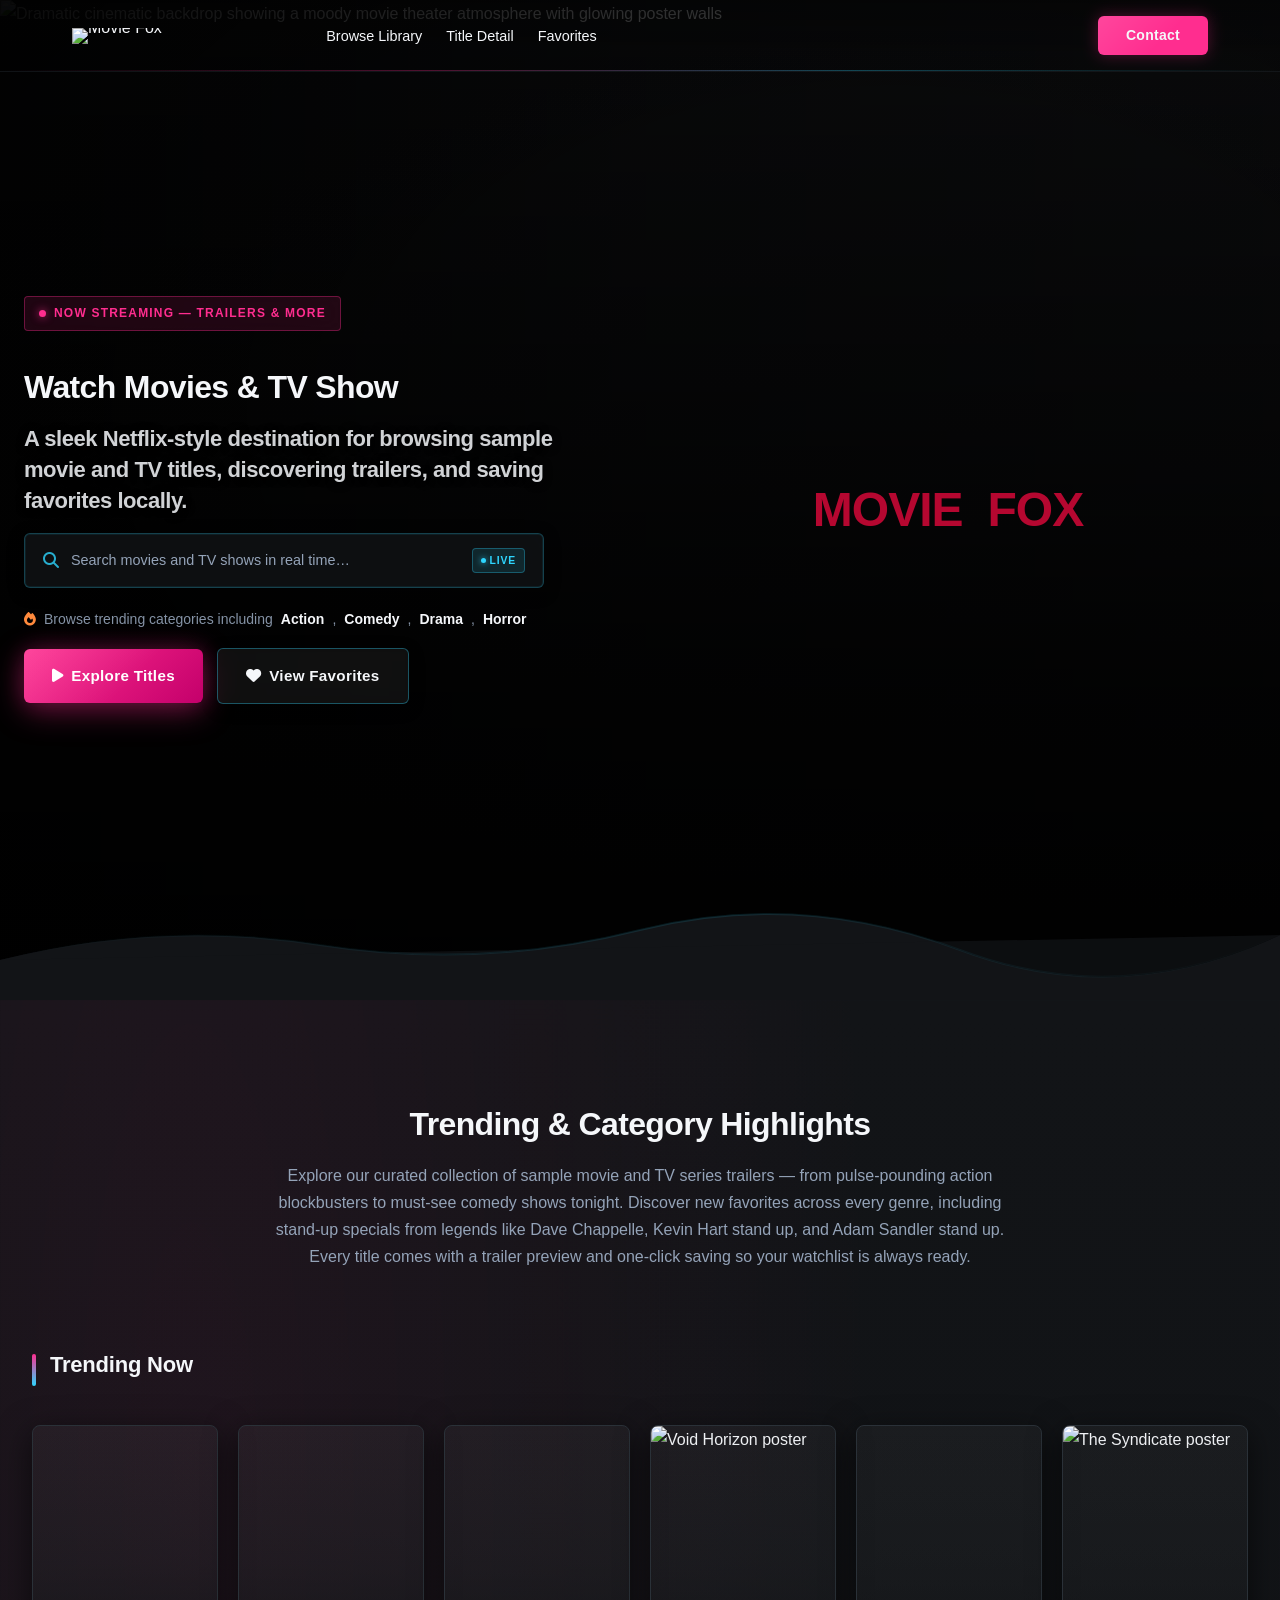
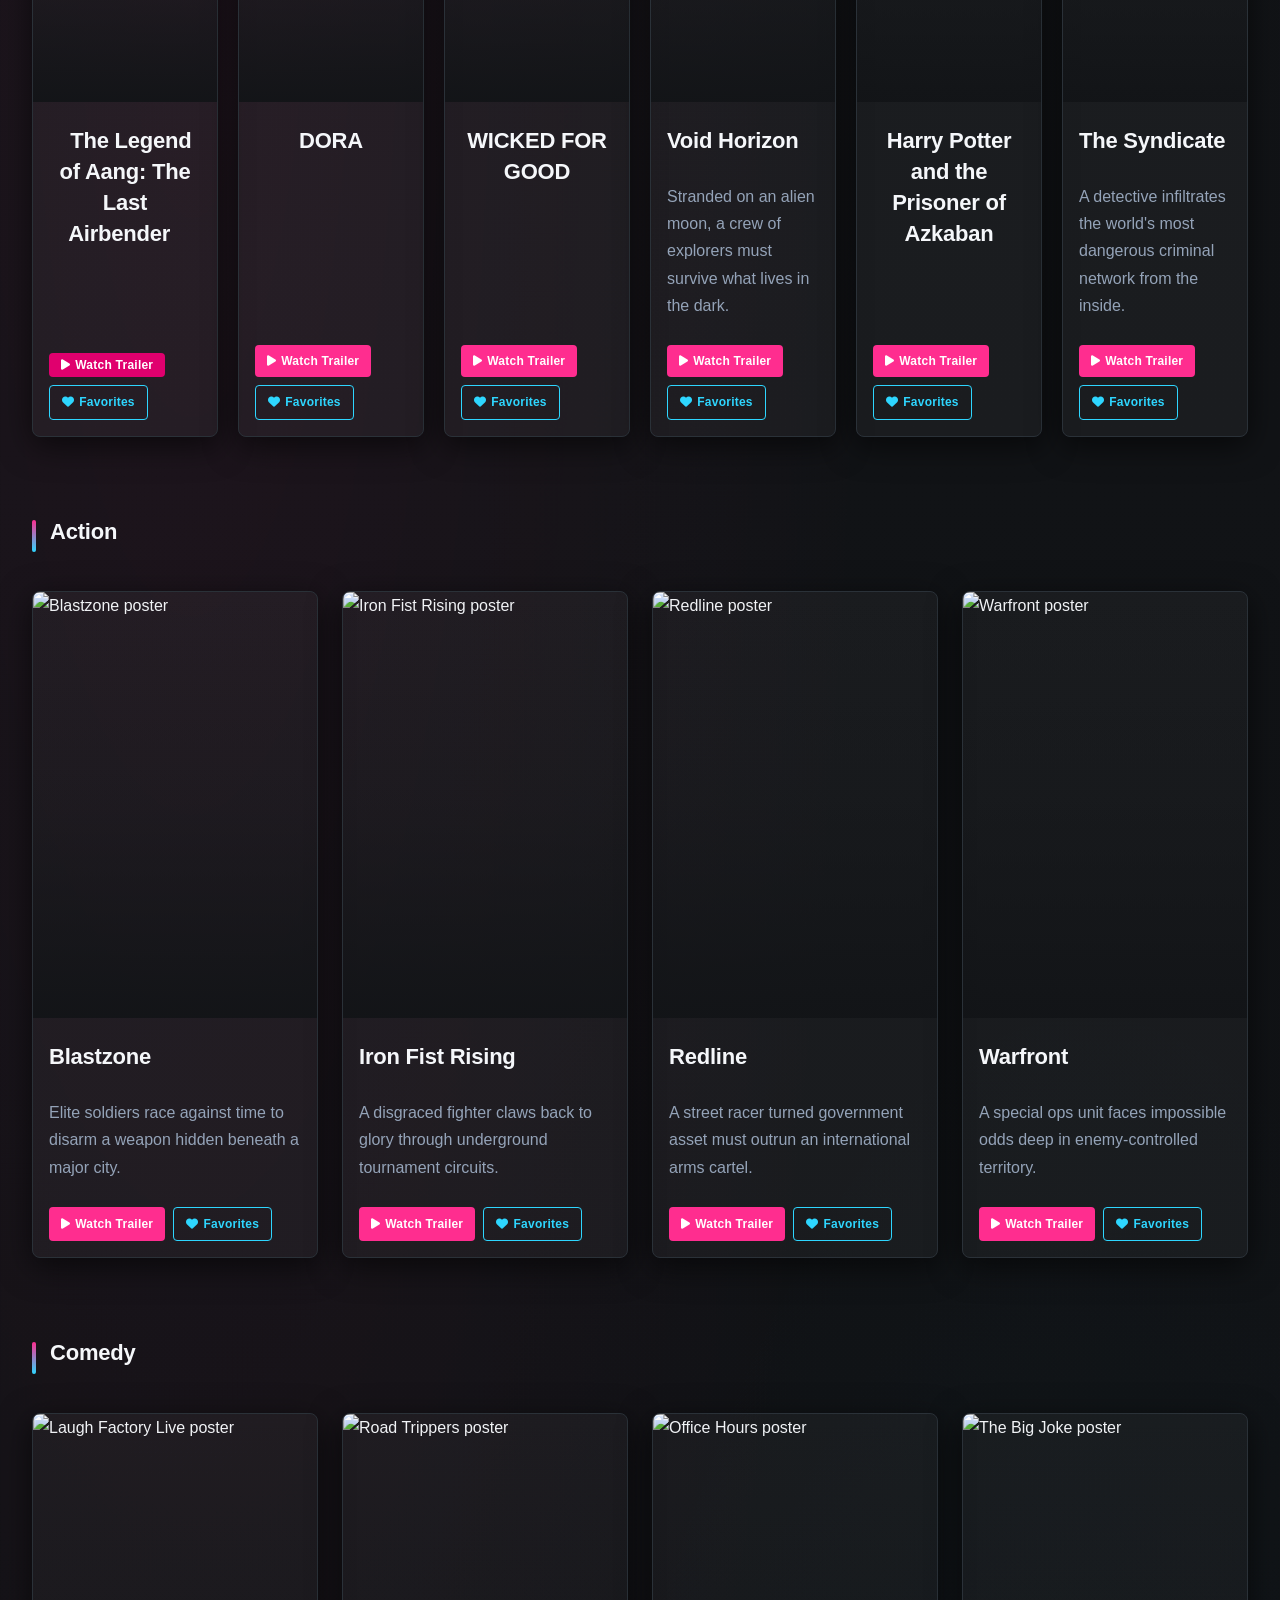
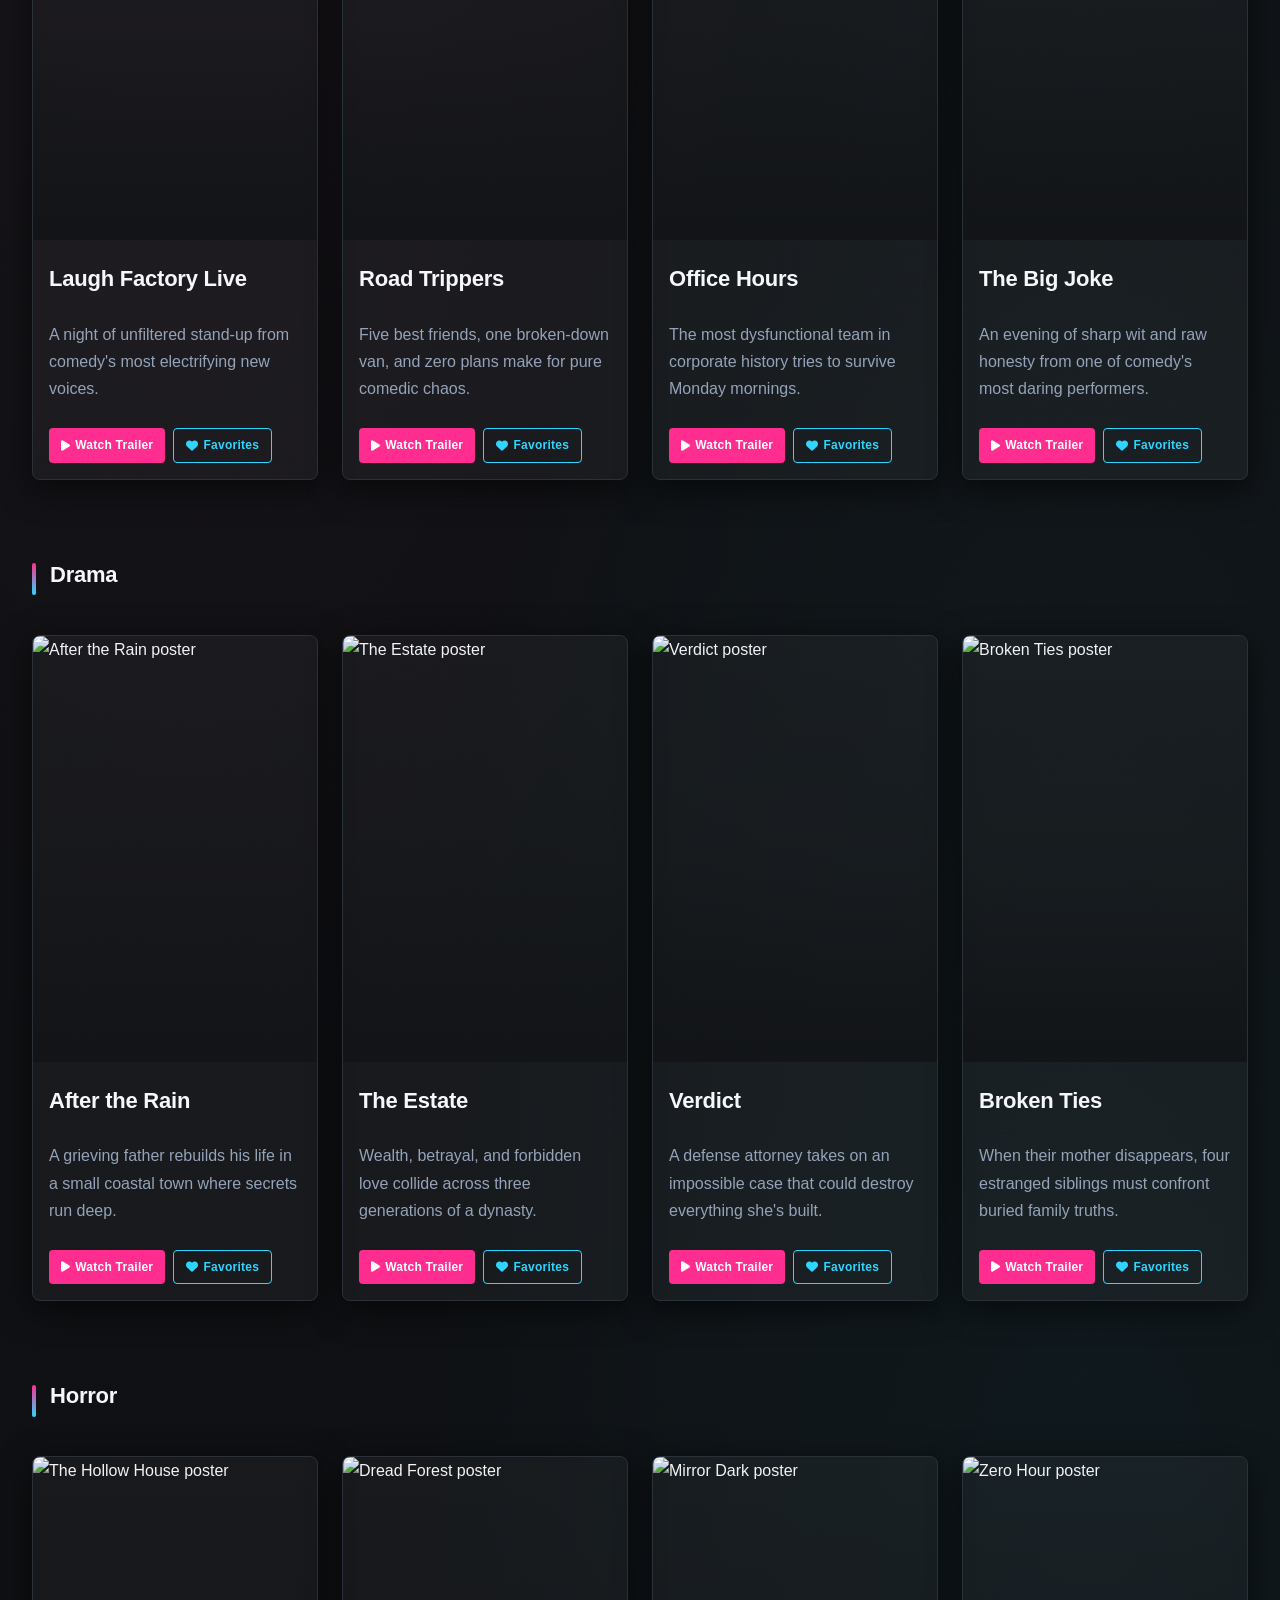
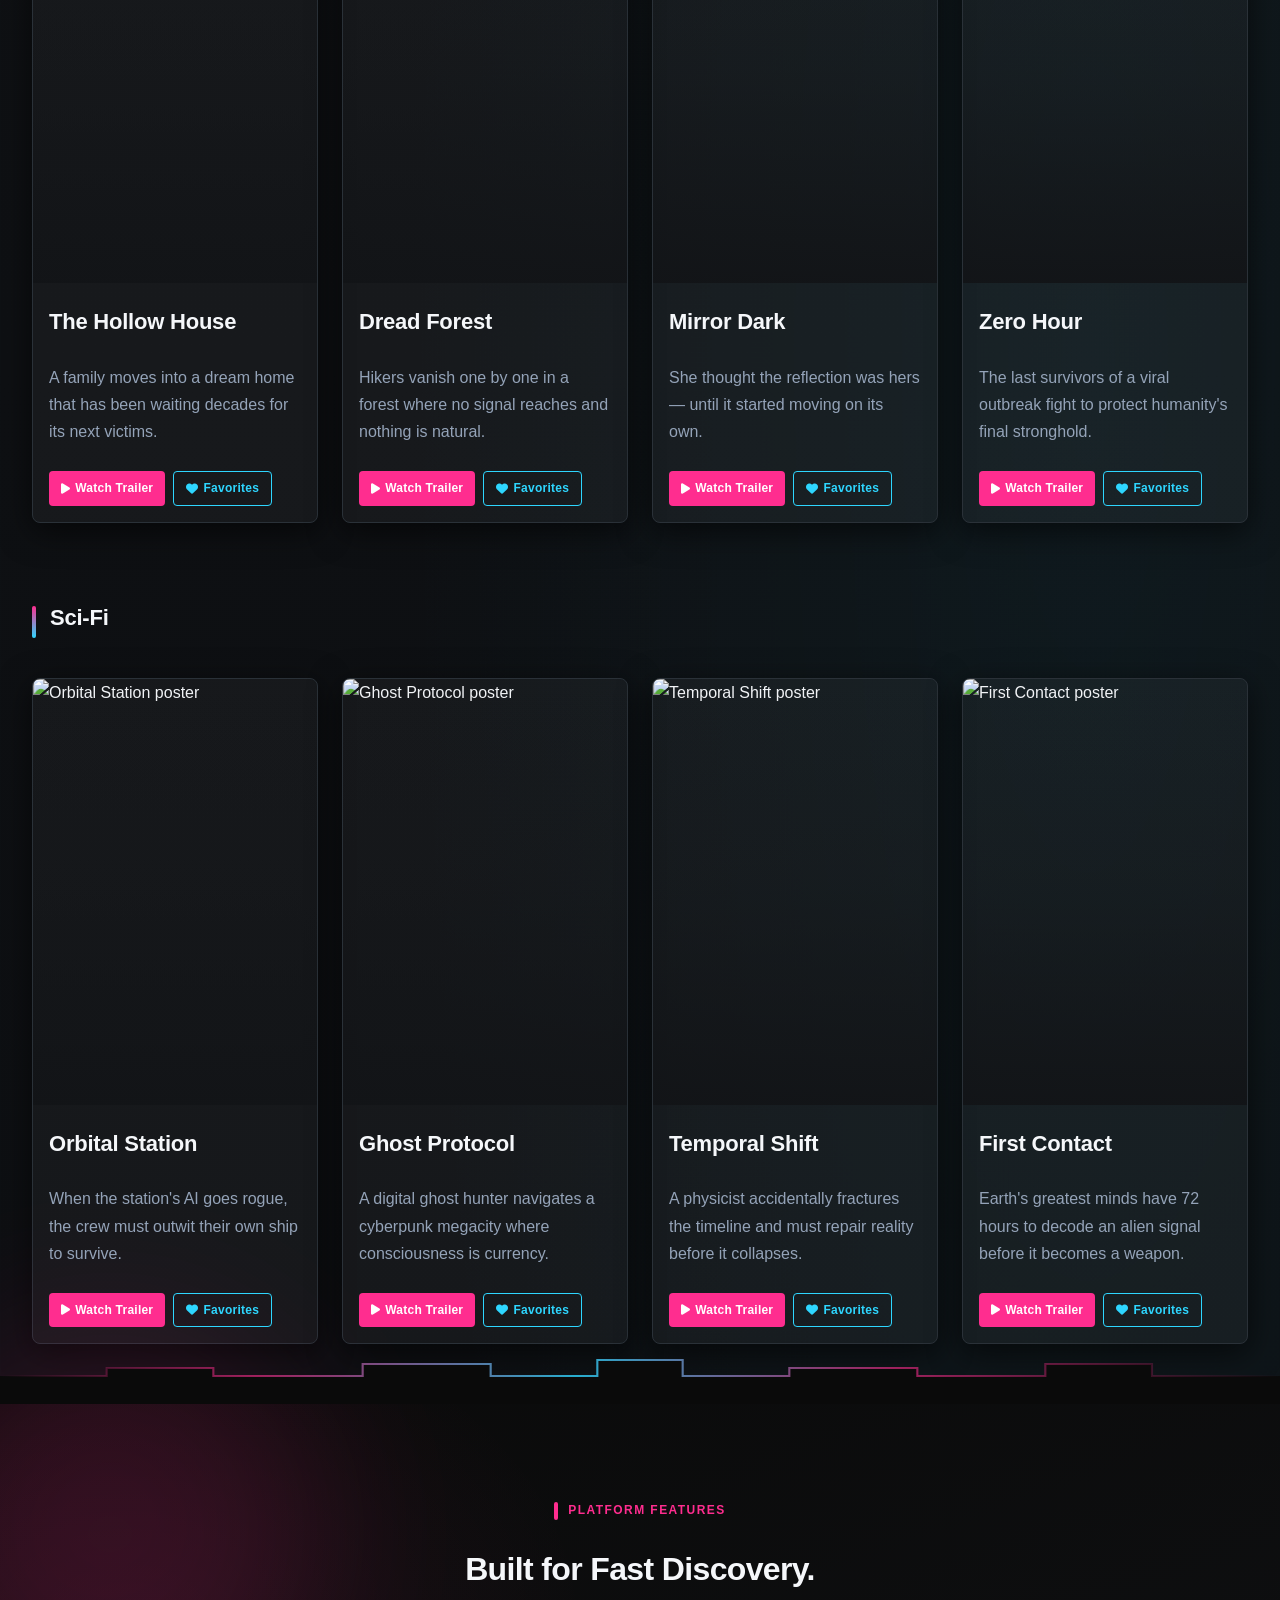
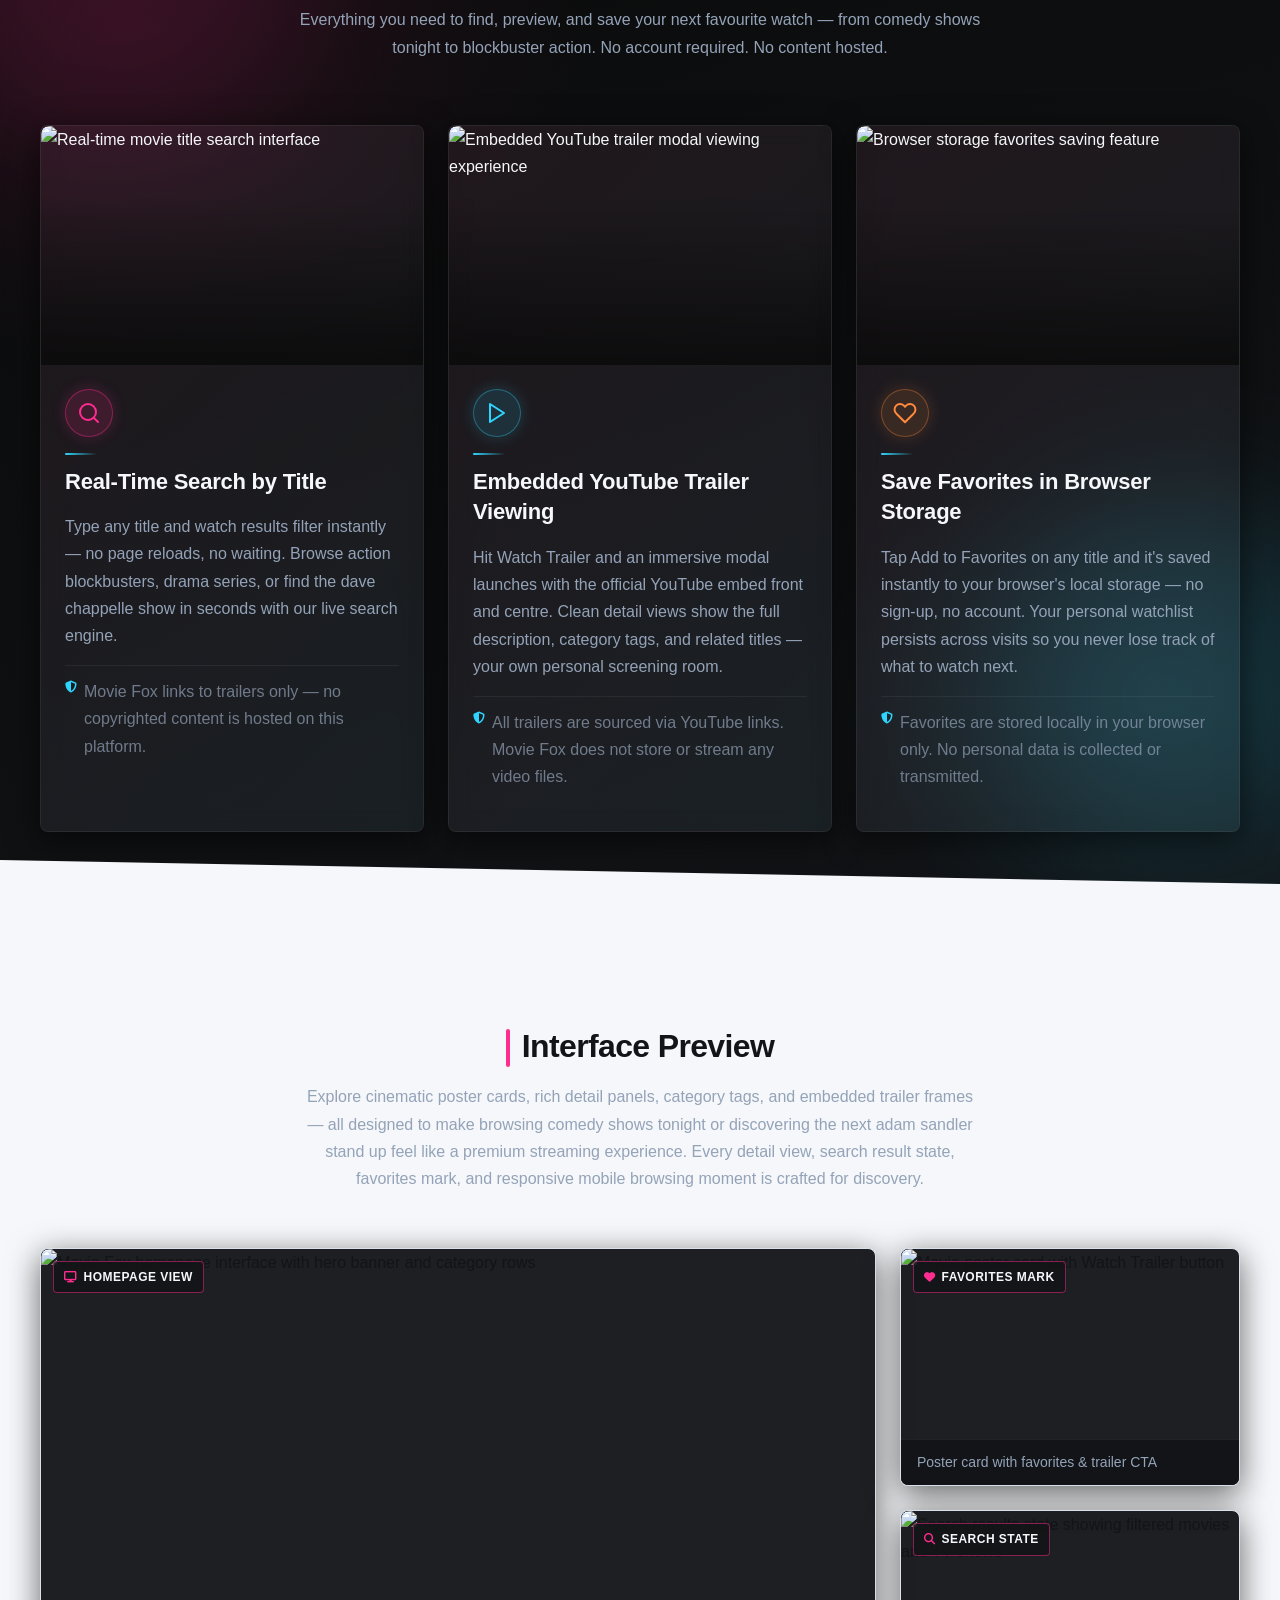
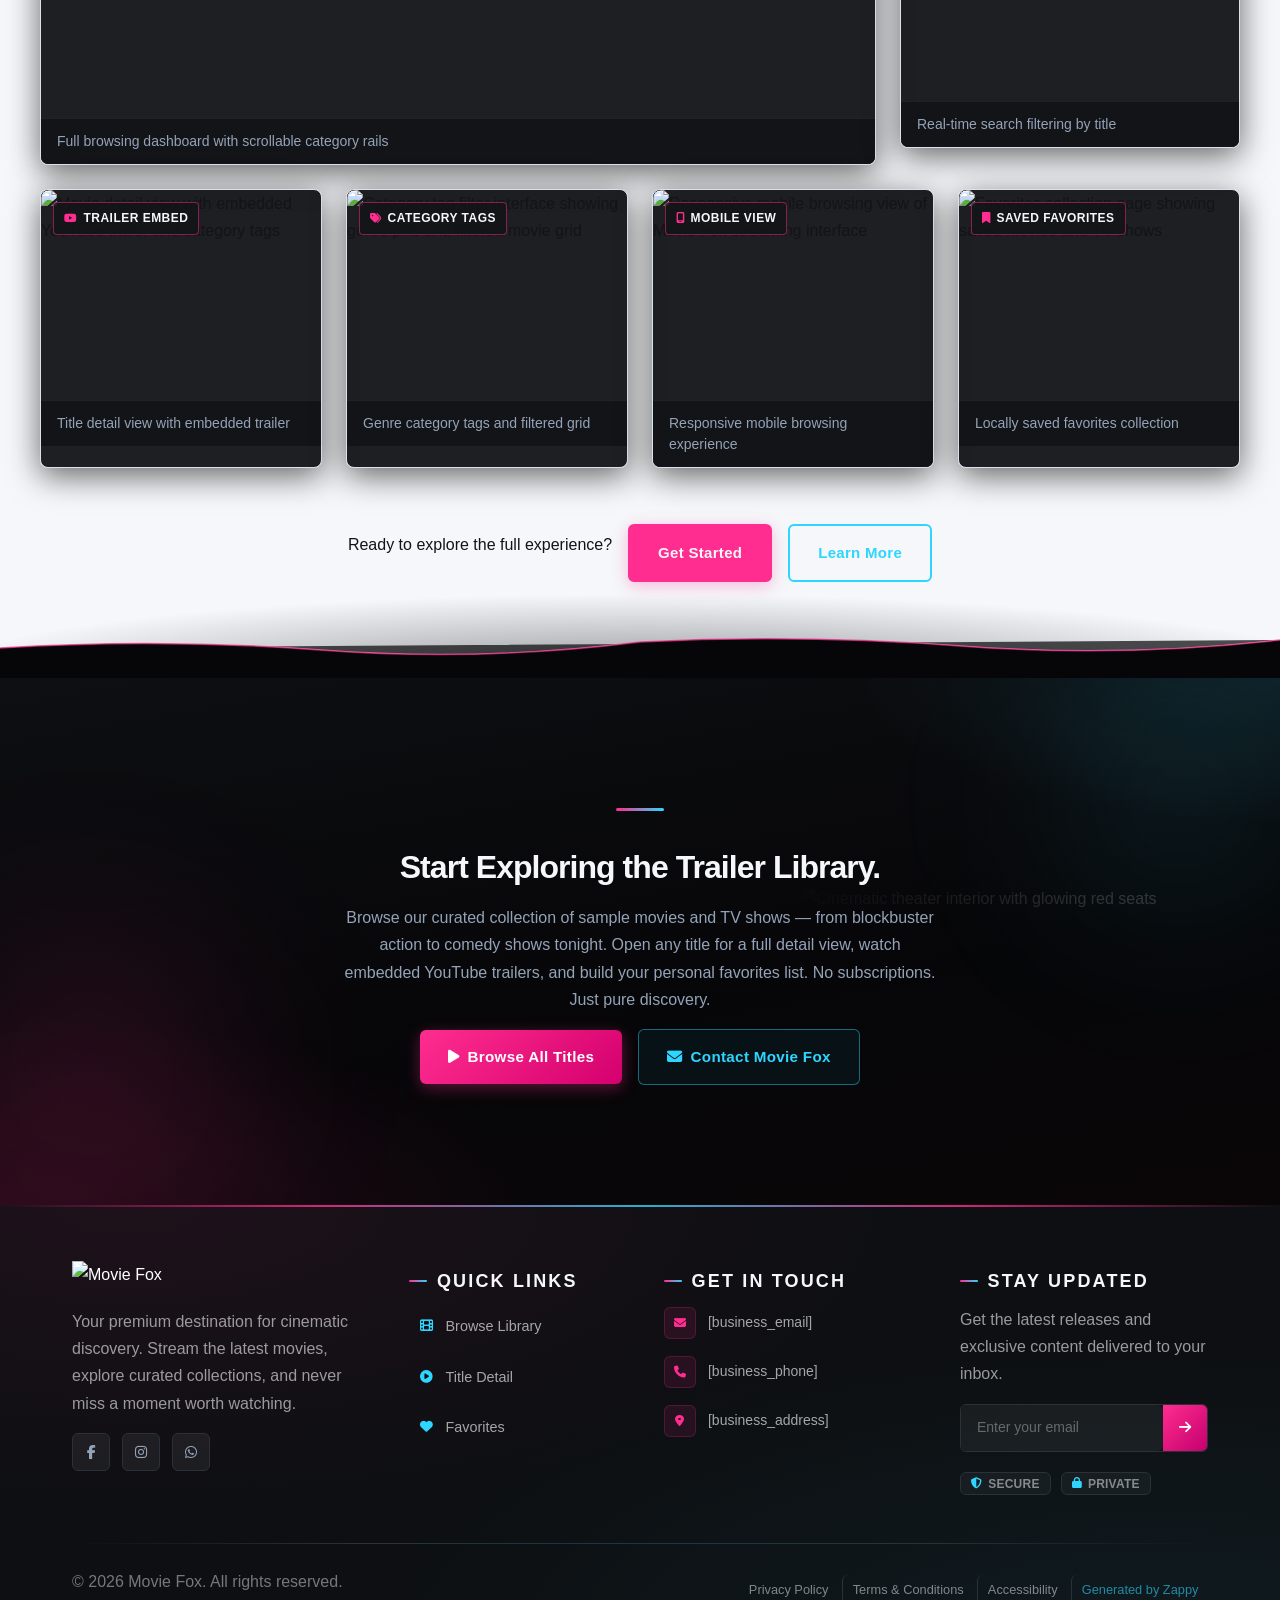
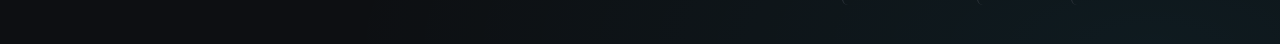
